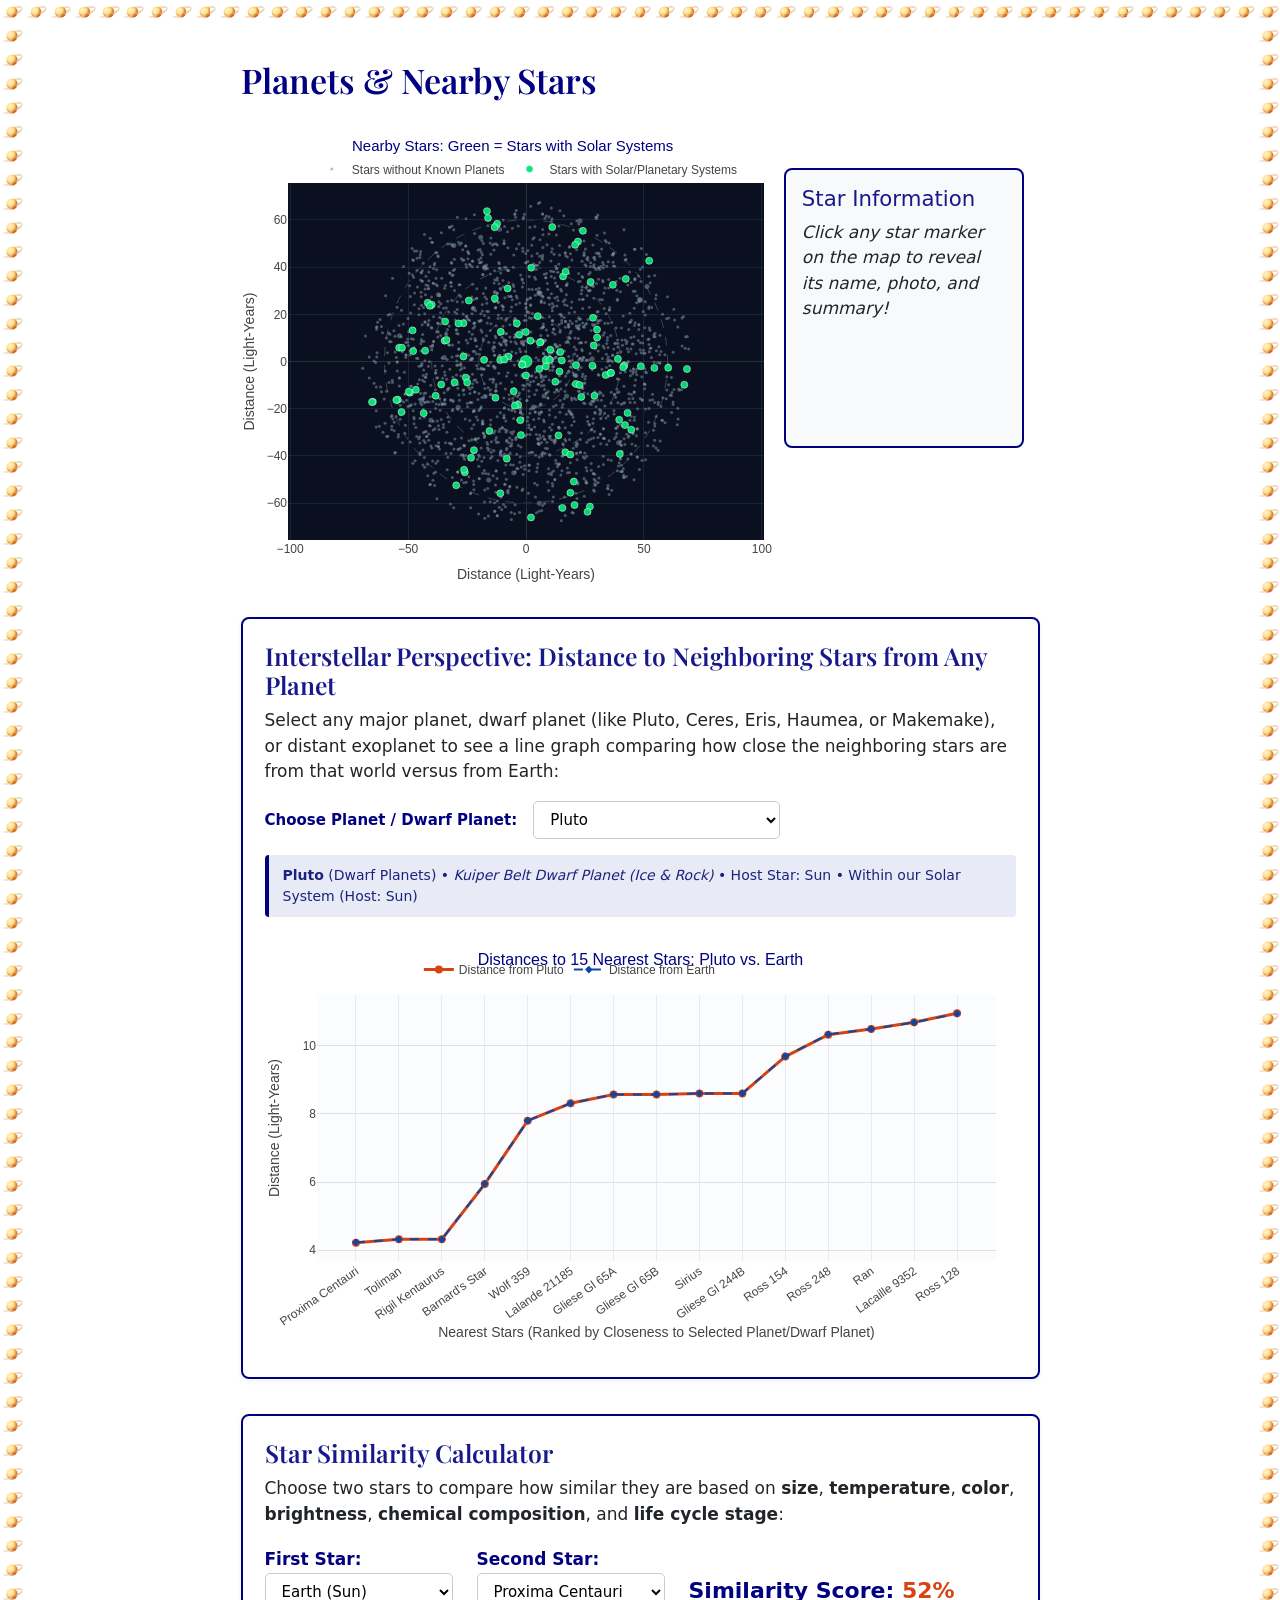
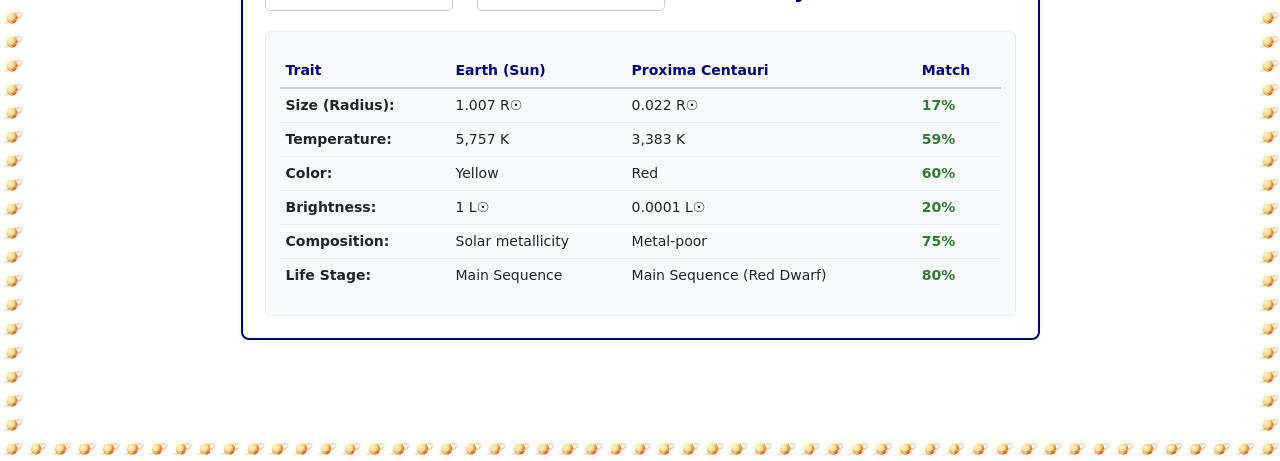
==== planets.html @ a17dbad6 "second version" ====
<!DOCTYPE html>
<html xmlns="http://www.w3.org/1999/xhtml" lang="en" xml:lang="en"><head>

<meta charset="utf-8">
<meta name="generator" content="quarto-1.10.18">

<meta name="viewport" content="width=device-width, initial-scale=1.0, user-scalable=yes">


<title>Planets &amp; Nearby Stars</title>
<style>
/* Default styles provided by pandoc.
** See https://pandoc.org/MANUAL.html#variables-for-html for config info.
*/
span.smallcaps{font-variant: small-caps;}
div.columns{display: flex; gap: 1.5em;}
div.column{flex: auto;}
@media screen {
div.columns{gap: min(4vw, 1.5em);}
div.column{overflow-x: auto;}
}
div.hanging-indent{margin-left: 1.5em; text-indent: -1.5em;}
ul.task-list{list-style: none;}
ul.task-list li input[type="checkbox"] {
  width: 0.8em;
  margin: 0 0.8em 0.2em -1em; /* quarto-specific, see https://github.com/quarto-dev/quarto-cli/issues/4556 */ 
  vertical-align: middle;
}
</style>


<script src="planets_files/libs/clipboard/clipboard.min.js"></script>
<script src="planets_files/libs/quarto-html/quarto.js" type="module"></script>
<script src="planets_files/libs/quarto-html/tabsets/tabsets.js" type="module"></script>
<script src="planets_files/libs/quarto-html/popper.min.js"></script>
<script src="planets_files/libs/quarto-html/tippy.umd.min.js"></script>
<script src="planets_files/libs/quarto-html/anchor.min.js"></script>
<link href="planets_files/libs/quarto-html/tippy.css" rel="stylesheet">
<link href="planets_files/libs/quarto-html/quarto-syntax-highlighting-64a204ab8560d761af7679ceaba22944.css" rel="stylesheet" id="quarto-text-highlighting-styles">
<script src="planets_files/libs/bootstrap/bootstrap.min.js"></script>
<link href="planets_files/libs/bootstrap/bootstrap-icons.css" rel="stylesheet">
<link href="planets_files/libs/bootstrap/bootstrap-c95409cfe4a8accf279c152d13af0530.min.css" rel="stylesheet" append-hash="true" id="quarto-bootstrap" data-mode="light">
<link href="planets_files/libs/htmltools-fill-0.5.9/fill.css" rel="stylesheet">
<script src="planets_files/libs/htmlwidgets-1.6.4/htmlwidgets.js"></script>
<script src="planets_files/libs/plotly-binding-4.12.1/plotly.js"></script>
<script src="planets_files/libs/typedarray-0.1/typedarray.min.js"></script>
<script src="planets_files/libs/jquery-3.5.1/jquery.min.js"></script>
<link href="planets_files/libs/crosstalk-1.2.2/css/crosstalk.min.css" rel="stylesheet">
<script src="planets_files/libs/crosstalk-1.2.2/js/crosstalk.min.js"></script>
<link href="planets_files/libs/plotly-htmlwidgets-css-2.25.2/plotly-htmlwidgets.css" rel="stylesheet">
<script src="planets_files/libs/plotly-main-2.25.2/plotly-latest.min.js"></script>


<link rel="stylesheet" href="styles.css">
</head>

<body class="fullcontent quarto-light">

<div id="quarto-content" class="page-columns page-rows-contents page-layout-article">

<main class="content" id="quarto-document-content">

<header id="title-block-header" class="quarto-title-block default">
<div class="quarto-title">
<h1 class="title">Planets &amp; Nearby Stars</h1>
</div>



<div class="quarto-title-meta">

    
  
    
  </div>
  


</header>


<div class="columns">
<div class="column" style="width:68%;">
<div class="cell">
<div class="cell-output-display">
<div class="plotly html-widget html-fill-item" id="htmlwidget-ff82e54c4e230e8936d2" style="width:100%;height:464px;"></div>
<script type="application/json" data-for="htmlwidget-ff82e54c4e230e8936d2">{"x":{"visdat":{"72125b785412":["function () ","plotlyVisDat"],"72121e708e1d":["function () ","data"],"72122d7c8888":["function () ","data"]},"cur_data":"72122d7c8888","attrs":{"72121e708e1d":{"alpha_stroke":1,"sizes":[10,100],"spans":[1,20],"x":{},"y":{},"type":"scatter","mode":"markers","name":"Stars without Known Planets","hoverinfo":"none","customdata":{},"marker":{"color":"#78909c","size":{},"opacity":0.55000000000000004,"line":{"width":0}},"inherit":true},"72122d7c8888":{"alpha_stroke":1,"sizes":[10,100],"spans":[1,20],"x":{},"y":{},"type":"scatter","mode":"markers","name":"Stars with Solar/Planetary Systems","hoverinfo":"none","customdata":{},"marker":{"color":"#00e676","size":{},"opacity":0.94999999999999996,"line":{"color":"#ffffff","width":0.5}},"inherit":true}},"layout":{"margin":{"b":40,"l":40,"t":65,"r":20},"title":{"text":"Nearby Stars: Green = Stars with Solar Systems","font":{"color":"navy","size":15}},"legend":{"orientation":"h","y":1.0800000000000001,"x":0.050000000000000003,"font":{"size":12}},"plot_bgcolor":"#0b1021","paper_bgcolor":"#ffffff","shapes":[{"type":"circle","xref":"x","yref":"y","x0":-20,"y0":-20,"x1":20,"y1":20,"line":{"color":"#37474f","dash":"dash","width":1},"layer":"below"},{"type":"circle","xref":"x","yref":"y","x0":-40,"y0":-40,"x1":40,"y1":40,"line":{"color":"#37474f","dash":"dash","width":1},"layer":"below"},{"type":"circle","xref":"x","yref":"y","x0":-60,"y0":-60,"x1":60,"y1":60,"line":{"color":"#37474f","dash":"dash","width":1},"layer":"below"}],"xaxis":{"domain":[0,1],"automargin":true,"title":"Distance (Light-Years)","zeroline":true,"zerolinecolor":"#263238","gridcolor":"#1a233a","range":[-75,75]},"yaxis":{"domain":[0,1],"automargin":true,"title":"Distance (Light-Years)","zeroline":true,"zerolinecolor":"#263238","gridcolor":"#1a233a","range":[-75,75],"scaleanchor":"x","scaleratio":1},"hovermode":"closest","showlegend":true},"source":"A","config":{"modeBarButtonsToAdd":["hoverclosest","hovercompare"],"showSendToCloud":false},"data":[{"x":[-6.5199999999999996,7.4100000000000001,7.4100000000000001,-1.6100000000000001,-1.6100000000000001,1.9099999999999999,7.3799999999999999,10.01,1.0600000000000001,6.46,6.4800000000000004,-4.7699999999999996,-4.79,1.0900000000000001,8.3399999999999999,-6.4199999999999999,10.94,-1.5700000000000001,-4.5999999999999996,7.5999999999999996,6.4199999999999999,6.4299999999999997,-1.72,-1.72,-1.77,13.529999999999999,-13.73,-13.73,11.25,-10.140000000000001,12.279999999999999,-6.6699999999999999,-13.77,-0.56000000000000005,-1.3799999999999999,-6.3799999999999999,5.2400000000000002,5.2400000000000002,-11.109999999999999,-11.140000000000001,-9.1899999999999995,-13.630000000000001,8.5099999999999998,15.59,7.1100000000000003,7.1900000000000004,7.1799999999999997,-1.1799999999999999,0.39000000000000001,0.39000000000000001,11.35,7.6799999999999997,-11.26,-11.26,-14.07,-3.4199999999999999,-0,-15.220000000000001,3.5,-8.4499999999999993,3.54,-3.6099999999999999,-3.6000000000000001,2.29,4.4900000000000002,12.19,-5.1500000000000004,-5.1399999999999997,-0.80000000000000004,2.5600000000000001,-3.7200000000000002,-8.6199999999999992,1.4399999999999999,-0.59999999999999998,-12.68,6.2800000000000002,6.29,-9.7599999999999998,-12.859999999999999,-8.7400000000000002,-3.3500000000000001,10.109999999999999,10.109999999999999,-8.5500000000000007,-3.3100000000000001,-2.8199999999999998,19.460000000000001,-3.3799999999999999,8.5800000000000001,9.2599999999999998,8.6400000000000006,-15.09,4.2800000000000002,-0.34000000000000002,-8.1600000000000001,18.809999999999999,-5.5499999999999998,7.8600000000000003,-6.0300000000000002,-12.81,19.010000000000002,-4.8300000000000001,-2.9900000000000002,-9.4800000000000004,-18.710000000000001,0.44,-4.9699999999999998,-20.859999999999999,11.34,-19.350000000000001,-15.140000000000001,16.510000000000002,-15.17,-6.0300000000000002,-11.859999999999999,-20.91,8.5099999999999998,-2.6699999999999999,-3.25,20.59,-4.04,-3.3199999999999998,7.3700000000000001,-21.25,18.059999999999999,-18.129999999999999,18.129999999999999,23.370000000000001,0.79000000000000004,3.8900000000000001,3.8900000000000001,-3.8399999999999999,23.670000000000002,5.3300000000000001,16.670000000000002,-22.699999999999999,21.690000000000001,20.780000000000001,0.78000000000000003,13.529999999999999,13.529999999999999,20.34,16.739999999999998,16.739999999999998,-22.690000000000001,3.1299999999999999,-3.7400000000000002,21.039999999999999,-6.1299999999999999,0.56999999999999995,-18.100000000000001,18.559999999999999,12.869999999999999,-22.829999999999998,-20.789999999999999,0.40999999999999998,6.6200000000000001,-4.6600000000000001,20.52,-4.6699999999999999,25,-7.0899999999999999,0.71999999999999997,3.0299999999999998,7.8700000000000001,7.3300000000000001,-4.2300000000000004,13.41,6.5300000000000002,6.5300000000000002,-24.309999999999999,9.7699999999999996,23.920000000000002,8.1300000000000008,1.23,21.25,-1.4199999999999999,-2.6800000000000002,-9.1199999999999992,-26.32,-1.4399999999999999,-1.4399999999999999,-16.890000000000001,-20.440000000000001,22.199999999999999,-27.539999999999999,18.289999999999999,-9.2599999999999998,25.359999999999999,7.4900000000000002,6.4299999999999997,13.15,-19.149999999999999,6.4800000000000004,-22.84,11.85,-10.41,6.7800000000000002,24.739999999999998,0.65000000000000002,-1.03,24.890000000000001,-19.940000000000001,-6.3899999999999997,7.2199999999999998,-6.4000000000000004,7.71,17.120000000000001,-16.579999999999998,-26.920000000000002,-13.449999999999999,-13.449999999999999,-3.5,-3.5,3.9399999999999999,-27.260000000000002,-24.280000000000001,22.210000000000001,-15.800000000000001,14.41,-11.720000000000001,5.9100000000000001,1.8200000000000001,24.670000000000002,-11.779999999999999,-11.779999999999999,-28.09,-23.77,1.8400000000000001,13.119999999999999,-1.0700000000000001,-22.129999999999999,16.329999999999998,-23.440000000000001,26.210000000000001,-16.649999999999999,-25.039999999999999,19.190000000000001,24.289999999999999,-23.609999999999999,-4.9900000000000002,7.0099999999999998,-22.829999999999998,-22.879999999999999,9.8699999999999992,6.3899999999999997,22.309999999999999,9.4399999999999995,-22.800000000000001,-0.20999999999999999,9.4100000000000001,-0.19,1.25,20.649999999999999,-19.059999999999999,-1.5700000000000001,10.76,16.530000000000001,-25.98,-26.039999999999999,-7.3399999999999999,-8.4399999999999995,23.719999999999999,-25.84,15.81,12.26,-21.899999999999999,-25.07,-12.6,-5.7800000000000002,-19.199999999999999,-2.2599999999999998,-24.870000000000001,-4.8899999999999997,-11.34,22.640000000000001,-24.710000000000001,-8.5600000000000005,19.940000000000001,-18.640000000000001,23.829999999999998,18.219999999999999,29.440000000000001,14.42,-4.1699999999999999,8.0800000000000001,29.760000000000002,28.699999999999999,12.43,10.039999999999999,-9.3100000000000005,-8.9399999999999995,22.670000000000002,-25.300000000000001,-28.219999999999999,-15.029999999999999,12.58,-13.65,12.9,31.300000000000001,6.9900000000000002,12.65,-29.460000000000001,8.1400000000000006,-29.329999999999998,-22.050000000000001,10.81,-8.8800000000000008,-6.9199999999999999,29.620000000000001,29.609999999999999,-0.39000000000000001,-26.27,-13.18,10.32,-22.18,18.27,8.2100000000000009,-28.449999999999999,29.09,14.52,2.6099999999999999,-15.17,-8.0999999999999996,24.030000000000001,22.73,-16.449999999999999,-25.280000000000001,-21.370000000000001,-25.300000000000001,-33.43,-28.48,-28.48,6.1100000000000003,-18.149999999999999,9.9499999999999993,-13.039999999999999,8.3800000000000008,14.699999999999999,5.5099999999999998,-22.890000000000001,-26.620000000000001,15.119999999999999,-13.51,-33.630000000000003,-8.1300000000000008,-13.460000000000001,-5.4800000000000004,32.399999999999999,13.24,9.9600000000000009,-5.8700000000000001,19.109999999999999,-22.059999999999999,-8.2599999999999998,-10.02,-10.789999999999999,14.9,13.880000000000001,13.880000000000001,-5.9000000000000004,-31.120000000000001,30.379999999999999,-1.6499999999999999,18.719999999999999,24.039999999999999,8.7799999999999994,-10.1,-7.3399999999999999,-27.260000000000002,16.309999999999999,-14.970000000000001,31.829999999999998,8.8599999999999994,8.8599999999999994,-1.6699999999999999,-35.600000000000001,12.4,-26.379999999999999,12.19,-28.91,14.01,-34.68,-3.23,29.239999999999998,1.1799999999999999,22.879999999999999,3.23,1.3600000000000001,33.119999999999997,-20.920000000000002,-32.609999999999999,17.780000000000001,12.49,5.8200000000000003,29.93,-3.7599999999999998,-18.100000000000001,4.1900000000000004,17.41,17.870000000000001,-18.489999999999998,-22.329999999999998,-23.899999999999999,-14.31,-12.48,-21.739999999999998,-21.739999999999998,12.49,-33.07,18.039999999999999,5.6200000000000001,3.6800000000000002,25.579999999999998,-18.140000000000001,-28.780000000000001,-29.390000000000001,25.699999999999999,-8.4100000000000001,-8.4100000000000001,-28.09,-1.1200000000000001,-10.449999999999999,26.300000000000001,2.27,2.27,-24.300000000000001,13.33,-30.940000000000001,33.409999999999997,-22.120000000000001,11.02,5.7800000000000002,-6.8200000000000003,14.109999999999999,-15.890000000000001,-22.210000000000001,-8.3800000000000008,-11.07,-25.789999999999999,-9.6899999999999995,-9.6999999999999993,36.649999999999999,-5.8899999999999997,21.350000000000001,18.440000000000001,31.989999999999998,37.219999999999999,-13.48,-31.010000000000002,-22.34,12.300000000000001,4.8099999999999996,4.7800000000000002,-17.460000000000001,10.039999999999999,-37.469999999999999,30.449999999999999,26.710000000000001,-23.030000000000001,9.0999999999999996,-19.010000000000002,-16.100000000000001,-37.93,7.46,34.219999999999999,31.100000000000001,-12.199999999999999,-32.619999999999997,25.890000000000001,-14.66,23.850000000000001,12.48,-32.770000000000003,21.25,-36.159999999999997,0.37,-12.31,17.039999999999999,-31.91,-31.93,-32.530000000000001,-6.4299999999999997,-37.390000000000001,11.73,34.939999999999998,11.75,-11.42,-6.1200000000000001,8.4000000000000004,8.4000000000000004,-15.75,-38.310000000000002,-38.310000000000002,7.3899999999999997,10.720000000000001,-5.2300000000000004,-21.579999999999998,15.619999999999999,-30.23,35.340000000000003,28.390000000000001,34.789999999999999,-25.190000000000001,-26.84,-32.43,-34.5,-21,34.100000000000001,33.32,18.09,-18.469999999999999,1.9399999999999999,5.5599999999999996,36.32,11.630000000000001,-15.109999999999999,-11.300000000000001,7.7400000000000002,18.899999999999999,-35.810000000000002,-36.280000000000001,39.009999999999998,17.300000000000001,8.6500000000000004,-16.760000000000002,-0.92000000000000004,10.02,29.280000000000001,32.210000000000001,34.469999999999999,-9.3599999999999994,-5.25,4.2999999999999998,-28.800000000000001,1.9399999999999999,-5.25,-2.2799999999999998,33.409999999999997,23.620000000000001,-22.579999999999998,11.130000000000001,-17.079999999999998,-29.199999999999999,-19.109999999999999,34.060000000000002,-8.6799999999999997,-24.620000000000001,38.68,22.129999999999999,28.940000000000001,34.549999999999997,31.59,34.799999999999997,-38.549999999999997,5.5899999999999999,5.7199999999999998,14.359999999999999,15.43,4.29,-10.94,-34.689999999999998,4.3499999999999996,3.9500000000000002,30.530000000000001,-21.77,21.149999999999999,27.809999999999999,27.809999999999999,-7.4299999999999997,37.990000000000002,16.219999999999999,27.609999999999999,-19.489999999999998,-36.619999999999997,-40.939999999999998,-21.57,-13.130000000000001,4.9699999999999998,-9.7100000000000009,-2.4500000000000002,3.2200000000000002,1.8799999999999999,-40.079999999999998,-9.3900000000000006,-2.6800000000000002,38.710000000000001,34.619999999999997,21.379999999999999,6.8499999999999996,-19.73,-16.219999999999999,40.009999999999998,-33.229999999999997,9.2599999999999998,-37.789999999999999,5.5099999999999998,18.68,22.219999999999999,33.899999999999999,26.27,12.119999999999999,-10.91,0.55000000000000004,-26.649999999999999,5.8200000000000003,1.6100000000000001,16.969999999999999,-22.390000000000001,11.15,6.7300000000000004,-4.2699999999999996,-24.190000000000001,1.6699999999999999,5.5099999999999998,5.5,5.5899999999999999,-10.050000000000001,-2.1800000000000002,-13.58,27.149999999999999,35.950000000000003,0.01,-39.640000000000001,-15,-36.43,2.21,-39.659999999999997,16.789999999999999,-42.200000000000003,13.529999999999999,-7.29,-42.280000000000001,-20.390000000000001,-14.130000000000001,-36.869999999999997,5.5700000000000003,-33.280000000000001,12.869999999999999,11.84,35.859999999999999,-5.6299999999999999,7.8700000000000001,7.8700000000000001,-4.2199999999999998,-5.9800000000000004,31.300000000000001,-1.51,-9.7599999999999998,-24.100000000000001,-27.379999999999999,37.340000000000003,-28,16.530000000000001,-9.2699999999999996,42.979999999999997,3.75,9.3100000000000005,9.3100000000000005,-34.640000000000001,17.050000000000001,15.18,-21.829999999999998,-40.450000000000003,-21.84,23.93,-41.369999999999997,23.300000000000001,0.040000000000000001,36.119999999999997,-6.5,17.57,32.350000000000001,17.420000000000002,23.780000000000001,16.859999999999999,6.5199999999999996,-4.6900000000000004,-39.189999999999998,-18.5,-18.510000000000002,-43.57,-35.270000000000003,4.2599999999999998,21.41,10.56,-41.549999999999997,21.420000000000002,-36.969999999999999,-20.989999999999998,44.340000000000003,1.29,-9.2799999999999994,-21.390000000000001,17.449999999999999,44.270000000000003,-39.5,-10.94,29.050000000000001,34.810000000000002,24.079999999999998,31.210000000000001,-23.760000000000002,30.5,-23.390000000000001,41.539999999999999,-10.859999999999999,-41.939999999999998,42.859999999999999,6.4100000000000001,-21.09,4.0800000000000001,4.75,41.329999999999998,-22.449999999999999,-19.73,-29.18,-43.82,-33.649999999999999,-37.590000000000003,33.899999999999999,24.050000000000001,26.629999999999999,45.299999999999997,-33.799999999999997,-37.159999999999997,12.58,-34.979999999999997,-33.799999999999997,5.0899999999999999,20.030000000000001,30.190000000000001,6.9299999999999997,-0.29999999999999999,40.689999999999998,-20.84,-18.68,-0.56999999999999995,37.530000000000001,37.530000000000001,21.370000000000001,-2.3599999999999999,7.8099999999999996,-2.3199999999999998,9.8100000000000005,-0.79000000000000004,-34.119999999999997,26.93,6.5700000000000003,43.640000000000001,-42.759999999999998,-45.829999999999998,38.82,-18.800000000000001,-43.869999999999997,-2.3799999999999999,-19.539999999999999,-26.32,-19.550000000000001,33.039999999999999,27.170000000000002,-44.609999999999999,-26.109999999999999,-26.120000000000001,-43.369999999999997,-11.74,14.5,30.77,18.16,-37.119999999999997,9.5500000000000007,25.629999999999999,27.219999999999999,-22.789999999999999,-34.490000000000002,-7.1100000000000003,-38.350000000000001,33.140000000000001,-42.490000000000002,-6.7300000000000004,-33.119999999999997,-12.66,-17.5,-45.240000000000002,27.620000000000001,33.25,16.219999999999999,6.9199999999999999,-20.050000000000001,26.559999999999999,18.829999999999998,-21.719999999999999,44.090000000000003,44.090000000000003,-2.6000000000000001,3.2599999999999998,-31.859999999999999,-41.149999999999999,4.5199999999999996,-12.23,-35.57,-41.479999999999997,-32.299999999999997,-35.57,-33.539999999999999,-30.120000000000001,-9.3599999999999994,-9.3599999999999994,-8.5600000000000005,32.479999999999997,-22.300000000000001,-17.670000000000002,-23.59,38.549999999999997,-34.140000000000001,-28.829999999999998,-31.84,-31.84,-23.670000000000002,38.18,38.18,-19.969999999999999,0.79000000000000004,-23.010000000000002,-10.77,21.420000000000002,28.73,-1.3200000000000001,24.41,27.82,-22.489999999999998,-22.489999999999998,-2.4300000000000002,-11.34,-13.33,-26.699999999999999,25.52,-19.120000000000001,-12.24,-26.73,28.699999999999999,-13.359999999999999,16.850000000000001,-44.399999999999999,-45.18,-42.590000000000003,-31.609999999999999,-5.1799999999999997,-17.989999999999998,23.77,-20.559999999999999,-10.9,-4.04,-30.98,-43.609999999999999,25.960000000000001,-20.460000000000001,-44.189999999999998,25.739999999999998,10.029999999999999,0.73999999999999999,-29.48,-1.96,3.6899999999999999,-5.1799999999999997,-13.300000000000001,-9.0500000000000007,21.870000000000001,44.670000000000002,18.550000000000001,18.559999999999999,28.27,25.030000000000001,-36.850000000000001,15.550000000000001,46.530000000000001,-5,20.48,-31.329999999999998,-44.219999999999999,-0.059999999999999998,-0.059999999999999998,10.1,18.07,35.049999999999997,13.56,36.859999999999999,19.600000000000001,-36.920000000000002,2.1200000000000001,17.210000000000001,-12.94,-36.170000000000002,35.25,23.57,-26.449999999999999,26.670000000000002,32.689999999999998,27.870000000000001,31.34,22.640000000000001,29.18,27.359999999999999,-30.829999999999998,-27.600000000000001,-17.789999999999999,40.880000000000003,46.979999999999997,32.700000000000003,2.79,4.0800000000000001,2.46,17.550000000000001,48.799999999999997,44.5,-18.309999999999999,-18.25,-21.440000000000001,-5.7699999999999996,46.710000000000001,-1.3999999999999999,27,23.440000000000001,34.25,-28.98,18.5,-17.699999999999999,-21.59,-5.2000000000000002,43.590000000000003,32.659999999999997,23.73,11.18,-9.6300000000000008,-30.27,-43.409999999999997,-27.82,32.850000000000001,32.850000000000001,45.920000000000002,31.280000000000001,45.009999999999998,-32.359999999999999,28.579999999999998,-20.030000000000001,10.84,8.9100000000000001,-47.020000000000003,-29.98,10.85,5.4299999999999997,47.850000000000001,47.840000000000003,38.490000000000002,30.43,-30.920000000000002,38.960000000000001,-29.359999999999999,18.43,25.800000000000001,45.399999999999999,5.4299999999999997,28.649999999999999,6.4100000000000001,-27.57,16.620000000000001,26.23,-17.329999999999998,-43.310000000000002,-39.170000000000002,45.840000000000003,25.690000000000001,49.5,17.550000000000001,-9.3100000000000005,-9.3200000000000003,-44.210000000000001,-50.890000000000001,-50.890000000000001,-17.68,-15.880000000000001,7.0800000000000001,45.789999999999999,1.3500000000000001,-38.07,1.3500000000000001,46.280000000000001,-49.859999999999999,-16.719999999999999,11.289999999999999,-16.23,-47.810000000000002,45.530000000000001,-33.299999999999997,-8.4000000000000004,18.199999999999999,49.289999999999999,-40.060000000000002,24.300000000000001,15.33,24.289999999999999,11.76,26.199999999999999,-10.880000000000001,19.149999999999999,-17.559999999999999,-17.57,-44.520000000000003,37.630000000000003,15.58,-35.009999999999998,-33.899999999999999,25.489999999999998,-38.170000000000002,23.030000000000001,50.32,11.140000000000001,32.740000000000002,24.649999999999999,18.82,11.91,-6.8200000000000003,-9,-50.950000000000003,-51.560000000000002,-43.219999999999999,3.6800000000000002,2.2999999999999998,46,29.170000000000002,45.299999999999997,50.469999999999999,51.090000000000003,-34.119999999999997,-4.6600000000000001,19.550000000000001,-47.469999999999999,-20.170000000000002,23.059999999999999,-24.239999999999998,-43.369999999999997,5.9400000000000004,28.219999999999999,-35.740000000000002,-48.630000000000003,29.690000000000001,2.9100000000000001,15.35,38.240000000000002,-14.23,38.119999999999997,29.800000000000001,22.920000000000002,-44.43,-40.57,-38.579999999999998,41.850000000000001,-27.710000000000001,44.130000000000003,-32.509999999999998,-15.91,40.390000000000001,46.07,12.01,-34.359999999999999,12.23,12.24,28.75,48.490000000000002,45.990000000000002,33.509999999999998,32.880000000000003,-13.220000000000001,-31.690000000000001,-34.549999999999997,-44.100000000000001,-42.619999999999997,-38.380000000000003,-44.920000000000002,-36.719999999999999,-27.75,-20.559999999999999,4.7999999999999998,31.719999999999999,47.329999999999998,-4.2300000000000004,-49.119999999999997,15.050000000000001,-18.91,-39.920000000000002,44.039999999999999,-42.159999999999997,-42.159999999999997,-12.880000000000001,-12.880000000000001,5.4000000000000004,49.119999999999997,-12.869999999999999,40.520000000000003,-10.66,38.149999999999999,-13.31,28.609999999999999,47.829999999999998,52.170000000000002,-41.520000000000003,6.2800000000000002,49.18,-0.28999999999999998,-21.649999999999999,-28.52,-39.810000000000002,49.32,49.899999999999999,9.0500000000000007,-31.25,13.76,52.280000000000001,3.4500000000000002,-40.119999999999997,45.869999999999997,-22.73,-6.8600000000000003,41.609999999999999,4.8700000000000001,9.2200000000000006,-39.340000000000003,48.399999999999999,24.949999999999999,39.880000000000003,-0.070000000000000007,8.6600000000000001,41.170000000000002,39.859999999999999,11.140000000000001,-44.469999999999999,-51.390000000000001,-47.43,-24.789999999999999,-38.119999999999997,-17.18,-13.19,-28.34,-19.98,-50.020000000000003,-41.170000000000002,-6.9100000000000001,-4.3200000000000003,-4.1200000000000001,18.129999999999999,-17.390000000000001,-41.219999999999999,-24.489999999999998,-10.74,27.48,-14.890000000000001,-34.340000000000003,46.890000000000001,-17.350000000000001,43.159999999999997,35.490000000000002,9.9299999999999997,-5.7999999999999998,45.630000000000003,-26.870000000000001,52.289999999999999,45.469999999999999,23.129999999999999,28.57,31.82,-17.59,-51.990000000000002,-50.950000000000003,-52.399999999999999,-46.380000000000003,-53.649999999999999,-53.649999999999999,-44.700000000000003,-43.170000000000002,-37.140000000000001,-37.140000000000001,-30.539999999999999,-19.870000000000001,-8.3699999999999992,-4.5,27.710000000000001,43.359999999999999,19.670000000000002,-24.73,29.210000000000001,38.159999999999997,22.300000000000001,-8,-2.9900000000000002,34.859999999999999,-1.3400000000000001,36.659999999999997,-44.719999999999999,-48.530000000000001,-23.960000000000001,-19.829999999999998,-11.9,28.050000000000001,-39.350000000000001,15.140000000000001,11.800000000000001,54.350000000000001,34.869999999999997,22.260000000000002,29.899999999999999,11.35,9.7300000000000004,-12.15,35.5,-39.149999999999999,37.030000000000001,-7.6399999999999997,21.530000000000001,6.5899999999999999,-48.979999999999997,10.73,28.079999999999998,24.57,-39.240000000000002,28.84,12.85,-27.370000000000001,-19.579999999999998,-45.369999999999997,-18.850000000000001,-45.100000000000001,27.640000000000001,7.6699999999999999,32.880000000000003,32.890000000000001,37.450000000000003,31.739999999999998,50.659999999999997,43.18,2.79,12.57,11.17,-24.07,-46.700000000000003,-43.340000000000003,-43.520000000000003,11.19,-37.93,-37.060000000000002,53.659999999999997,-6.1799999999999997,-16.300000000000001,-25.550000000000001,-25.550000000000001,-30.960000000000001,50.380000000000003,21.699999999999999,-44.07,52.130000000000003,46.969999999999999,38.82,44.560000000000002,26.850000000000001,-47.329999999999998,-4.6100000000000003,-45.460000000000001,-43.960000000000001,8.6300000000000008,-12.140000000000001,-40.32,38.920000000000002,47.009999999999998,38.719999999999999,-26.34,-25.199999999999999,-31.449999999999999,-46,-54.609999999999999,-54.609999999999999,-46.340000000000003,-41.229999999999997,-26.050000000000001,8.2699999999999996,14.76,14.23,30.800000000000001,-16.219999999999999,7.21,-43.130000000000003,-37.590000000000003,-12.960000000000001,5.9800000000000004,-48.57,-15.220000000000001,-37.409999999999997,-53.840000000000003,12.869999999999999,-11.69,42.490000000000002,-50.189999999999998,-44.670000000000002,11.199999999999999,-28.949999999999999,-8.9399999999999995,30.82,30.82,-43.030000000000001,-51.75,11.23,11.23,-38.909999999999997,10,-8.9700000000000006,-11.32,52.560000000000002,-40.960000000000001,30.32,-23.030000000000001,-9.3100000000000005,-12.76,-28.039999999999999,-49.140000000000001,29.16,30.98,-28.710000000000001,-22.16,44.759999999999998,-38.170000000000002,39.210000000000001,50.560000000000002,29.899999999999999,-52.93,-17.73,-43.82,-40.590000000000003,-18.34,-1.6699999999999999,26.170000000000002,38.859999999999999,45.369999999999997,45.359999999999999,1.29,-53.359999999999999,12.720000000000001,-19.030000000000001,40.549999999999997,-6.4900000000000002,1.23,28.989999999999998,22.059999999999999,-5.7400000000000002,28.370000000000001,40.719999999999999,-3.8599999999999999,-18.5,57.240000000000002,-25.48,-38.210000000000001,40.049999999999997,40.07,-50.149999999999999,-24.219999999999999,30.969999999999999,11.609999999999999,14.26,-57.189999999999998,-41.299999999999997,22.300000000000001,30.620000000000001,-18.129999999999999,28.550000000000001,7.1699999999999999,-42.899999999999999,-41.399999999999999,-10.56,-49.939999999999998,-28.600000000000001,-52.869999999999997,-12.26,31.629999999999999,18.399999999999999,-19.960000000000001,50.439999999999998,47.950000000000003,22.039999999999999,-49.049999999999997,-44.049999999999997,-42.890000000000001,-51.909999999999997,-47.82,-31.25,-12.56,-1.23,39.450000000000003,56.75,56.75,49.719999999999999,-31.800000000000001,-2.1200000000000001,14.19,46.840000000000003,13.300000000000001,29.27,-7.8099999999999996,-29.390000000000001,-53.630000000000003,-55.5,23.039999999999999,-11.550000000000001,-22.640000000000001,36.140000000000001,-3.3100000000000001,-10.619999999999999,-57.869999999999997,-43.890000000000001,18.52,40.200000000000003,49.82,48.119999999999997,21.370000000000001,-11.23,7.04,-44.240000000000002,9.6400000000000006,-22.739999999999998,-40.310000000000002,-43.5,-18.68,-18.969999999999999,35.359999999999999,35.350000000000001,-37.229999999999997,-9.0999999999999996,29.149999999999999,-39.899999999999999,4.0199999999999996,56.789999999999999,37.119999999999997,32.530000000000001,20.100000000000001,-2.25,-12.31,-10.26,-31.98,-40.68,-45.399999999999999,-54.640000000000001,1.5900000000000001,13.69,18.629999999999999,31.670000000000002,55.799999999999997,-28.890000000000001,-43.409999999999997,-26.379999999999999,-36.149999999999999,52.649999999999999,-17.5,13.25,36.799999999999997,-14.390000000000001,48.75,-13.98,-30.41,-44.920000000000002,-22.219999999999999,44.590000000000003,-58.210000000000001,-56.700000000000003,-58.079999999999998,14.140000000000001,23.75,-10.83,0.97999999999999998,-7.4199999999999999,-6.6600000000000001,-26.050000000000001,15.630000000000001,-38.719999999999999,-4.9400000000000004,-12.68,-34.950000000000003,46.5,1.6499999999999999,5.0499999999999998,-16.140000000000001,44.539999999999999,-49.090000000000003,44.560000000000002,-19.440000000000001,-24.609999999999999,30.93,-26.82,47.590000000000003,54.219999999999999,42.039999999999999,50.549999999999997,26.41,31.350000000000001,6.4299999999999997,13.99,-25.43,-43.590000000000003,-36.909999999999997,-49.310000000000002,-59.210000000000001,-54.939999999999998,-53.710000000000001,-31,-23.82,-3.4300000000000002,18.09,29.460000000000001,59.909999999999997,43.399999999999999,-49.270000000000003,-19.210000000000001,5.6100000000000003,-43.07,-9.1400000000000006,-28.390000000000001,-36.619999999999997,50.75,19.100000000000001,38.729999999999997,-41.740000000000002,-10.23,15.85,60.299999999999997,7.8899999999999997,-47.649999999999999,19.469999999999999,-33.149999999999999,57.25,27.120000000000001,22.899999999999999,-13.550000000000001,29.129999999999999,45.409999999999997,54.719999999999999,-56.020000000000003,53.170000000000002,-27.359999999999999,-12.130000000000001,-43.700000000000003,41.890000000000001,13.01,13.01,58.859999999999999,9.9000000000000004,21.27,5.8300000000000001,24.920000000000002,-36.670000000000002,-33.420000000000002,-37.119999999999997,-50.049999999999997,30.100000000000001,17.52,8.0399999999999991,16.280000000000001,-33.170000000000002,-7.5599999999999996,52.969999999999999,56.350000000000001,51.700000000000003,35.049999999999997,19.210000000000001,4.75,-23.559999999999999,-55.490000000000002,-55.850000000000001,-47.460000000000001,-22.079999999999998,-10.56,-9.5199999999999996,-7.9199999999999999,-0.53000000000000003,11.25,44.909999999999997,54.079999999999998,-48.090000000000003,43.939999999999998,-44.920000000000002,-39.049999999999997,29.48,46.119999999999997,46.18,-15.16,-37.799999999999997,30.379999999999999,-42.530000000000001,-35.920000000000002,54.539999999999999,61.659999999999997,27.699999999999999,25.850000000000001,52.060000000000002,-56.450000000000003,-21.07,-18.34,22.91,-12.66,8.6099999999999994,-12.67,60.479999999999997,-14.880000000000001,30.859999999999999,1.6799999999999999,36.950000000000003,43.18,50.350000000000001,-38.130000000000003,28.670000000000002,-7.4699999999999998,-7.4699999999999998,37.649999999999999,4.3499999999999996,11.76,11.609999999999999,-17.109999999999999,13.83,55.289999999999999,40.030000000000001,3.6600000000000001,-5.4500000000000002,-42.420000000000002,-48.899999999999999,-61.280000000000001,-60.079999999999998,-13.32,7.0700000000000003,15.26,40.759999999999998,40.759999999999998,51.57,50.68,52.57,60.640000000000001,25.5,-4.4000000000000004,-4.71,-58.780000000000001,54.259999999999998,54.619999999999997,-11.359999999999999,43.469999999999999,10.470000000000001,13.119999999999999,-57.090000000000003,-42.390000000000001,34.770000000000003,-4.7000000000000002,-43.630000000000003,24.59,-21.789999999999999,31.440000000000001,-52.350000000000001,-47.039999999999999,-14.720000000000001,-2.04,19.379999999999999,28.969999999999999,-18.07,-37.359999999999999,30.640000000000001,-47.5,-27.350000000000001,48.509999999999998,32.060000000000002,29.420000000000002,31.620000000000001,-51.149999999999999,-17.600000000000001,25.809999999999999,-8.9399999999999995,-30.59,36.579999999999998,-4.6399999999999997,48.439999999999998,53.299999999999997,-44.960000000000001,-10.27,32.840000000000003,52.170000000000002,-23.399999999999999,-15.789999999999999,46.109999999999999,47.689999999999998,-7.7000000000000002,-39.590000000000003,-31.510000000000002,-8.2100000000000009,5.5199999999999996,-22.899999999999999,-63.270000000000003,-28.52,42.399999999999999,10.34,-38.310000000000002,-18.739999999999998,5.0300000000000002,52.149999999999999,16.02,7.0499999999999998,7.0499999999999998,-1.1499999999999999,-24.829999999999998,-37.350000000000001,-37.350000000000001,-49.740000000000002,-57.68,-54.57,-13.19,-56.880000000000003,-51.369999999999997,-32.600000000000001,-41.630000000000003,-26.359999999999999,20.43,54.549999999999997,42.079999999999998,53.659999999999997,-61.299999999999997,38.759999999999998,21.629999999999999,28.59,28.93,-23.550000000000001,6.7000000000000002,40.270000000000003,-31.699999999999999,21.550000000000001,62.390000000000001,-39.630000000000003,-8.7400000000000002,1.3300000000000001,-30.300000000000001,52.640000000000001,-18.559999999999999,39.969999999999999,-51.170000000000002,-9.6899999999999995,-27.609999999999999,-20.309999999999999,-44.57,13.73,37.140000000000001,37.119999999999997,-44.649999999999999,20.579999999999998,-63.479999999999997,-47.939999999999998,49.159999999999997,59.710000000000001,-54.170000000000002,62.369999999999997,-8.1099999999999994,-39.450000000000003,-56.909999999999997,10.800000000000001,-8.2400000000000002,-29.399999999999999,-38.369999999999997,40.140000000000001,28.199999999999999,46.990000000000002,-13.24,7.8799999999999999,-4.7999999999999998,22.390000000000001,-16.699999999999999,-63.149999999999999,-12.720000000000001,24.379999999999999,24.390000000000001,7.0999999999999996,-18.079999999999998,-46.18,-44.420000000000002,-44.399999999999999,-47.229999999999997,-61.840000000000003,-63.299999999999997,-63.299999999999997,-48.740000000000002,-63.75,-54.539999999999999,-55.130000000000003,-53.359999999999999,-34.280000000000001,-45.009999999999998,6.6600000000000001,28.609999999999999,41.259999999999998,39.5,43.689999999999998,62.32,19.899999999999999,61.890000000000001,10.82,-58.479999999999997,23.030000000000001,-29.620000000000001,57.579999999999998,-11.56,-31.399999999999999,33.210000000000001,51.939999999999998,-45.369999999999997,16.609999999999999,58.060000000000002,3.8900000000000001,-39.310000000000002,-39.310000000000002,47.210000000000001,47.210000000000001,34.210000000000001,16.640000000000001,51.310000000000002,34.93,25.23,57.93,-0.089999999999999997,-0.080000000000000002,-42.649999999999999,-59.729999999999997,-8.2599999999999998,59.969999999999999,10.699999999999999,-42.789999999999999,-16.34,-42.899999999999999,-35.520000000000003,-40.380000000000003,-63.380000000000003,11.01,36.310000000000002,34.609999999999999,-49.490000000000002,-58.090000000000003,2.0099999999999998,25.510000000000002,41.530000000000001,-39.200000000000003,-23.460000000000001,39.25,-47.729999999999997,24.59,-19.07,62.979999999999997,55.219999999999999,24.66,-59.020000000000003,34.579999999999998,55.159999999999997,40.880000000000003,1.48,22.48,-0.65000000000000002,-40.630000000000003,-47.280000000000001,-51.920000000000002,-42.82,-42.810000000000002,-62.93,-42.350000000000001,-42.950000000000003,1.26,9.6500000000000004,7.3200000000000003,35.25,32.759999999999998,47.18,47.18,38.479999999999997,55.119999999999997,12.470000000000001,45.920000000000002,65.019999999999996,19.239999999999998,33.25,22.920000000000002,-41.210000000000001,22.719999999999999,27.420000000000002,18.210000000000001,-19.149999999999999,-56.560000000000002,50.670000000000002,62.689999999999998,-48,34.75,19.469999999999999,46.439999999999998,-40.549999999999997,56.920000000000002,14.779999999999999,-35.359999999999999,-63.469999999999999,39.340000000000003,-16.559999999999999,-28.93,-28.940000000000001,30.890000000000001,-12.789999999999999,24.68,32.710000000000001,-66.489999999999995,54.719999999999999,33.600000000000001,-41.18,13.890000000000001,-40.75,46.149999999999999,57.899999999999999,34.079999999999998,9.7699999999999996,42.109999999999999,-35.859999999999999,59.460000000000001,37.310000000000002,22.170000000000002,-38.729999999999997,-44.289999999999999,-15.94,-50.659999999999997,-30.620000000000001,-46.259999999999998,-53.210000000000001,-13.98,56.07,50.219999999999999,50.210000000000001,41.939999999999998,-6.1500000000000004,41.380000000000003,64.739999999999995,46.219999999999999,59.619999999999997,2.48,14.539999999999999,-55.369999999999997,-13.58,29.870000000000001,-25.43,-4.1500000000000004,55.969999999999999,25.059999999999999,48.509999999999998,46.090000000000003,46.060000000000002,23.98,35.259999999999998,14.41,3.79,-2.7400000000000002,-29.109999999999999,-32.369999999999997,-32.369999999999997,-39.979999999999997,-52.780000000000001,-62.140000000000001,-55.909999999999997,-59.039999999999999,-54.060000000000002,-20.109999999999999,-12.19,-12.199999999999999,-3.9100000000000001,-6.2000000000000002,4.4100000000000001,16.629999999999999,39.159999999999997,45.829999999999998,24.609999999999999,54.619999999999997,-13.56,25.350000000000001,66.180000000000007,13.92,-1.04,-55.630000000000003,2.0699999999999998,-44.859999999999999,21.510000000000002,30.629999999999999,40.369999999999997,40.380000000000003,42.729999999999997,-45.909999999999997,61.119999999999997,-48.270000000000003,24.079999999999998,41.439999999999998,-58.600000000000001,23.300000000000001,-32.75,-13.32,51.060000000000002,-60.630000000000003,41.530000000000001,40.340000000000003,25.190000000000001,-66.469999999999999,21.920000000000002,21.059999999999999,17.140000000000001,-46.350000000000001,-17.629999999999999,61.710000000000001,67.709999999999994,60.490000000000002,30.079999999999998,-64.420000000000002,-15.02,-25.32,67.489999999999995,-56.840000000000003,42.539999999999999,54.590000000000003,-60.829999999999998,23.559999999999999,61.659999999999997,65.930000000000007,25.510000000000002,19.59,-43.039999999999999,66.159999999999997,64.489999999999995,1.05,-28.899999999999999,54.969999999999999,-32.229999999999997,18.920000000000002,-40.609999999999999,25.789999999999999,44.479999999999997,-11.66,14.98,28.899999999999999,24.98,-15.800000000000001,68.370000000000005,49.439999999999998,-31.100000000000001,56.68,52.130000000000003,14.390000000000001,5.8300000000000001,-42.780000000000001,-31.34,-69.200000000000003,-64.400000000000006,-61.689999999999998,-30.649999999999999,-17.48,-7.5499999999999998,-5.3700000000000001,-6.2699999999999996,14.119999999999999,11.67,48.109999999999999,54.060000000000002,36.079999999999998,56.039999999999999,59.710000000000001,64.370000000000005,11.369999999999999,-37.759999999999998,-5.46,64.099999999999994,-63.520000000000003,-32.049999999999997,20.039999999999999,30.460000000000001,62.759999999999998,5.2800000000000002,29.620000000000001,-68.040000000000006,-59.520000000000003,66.75,48.93,30.93,43.619999999999997,64.359999999999999,44.020000000000003,41.539999999999999,58.960000000000001,-57.640000000000001,-59.640000000000001,5.2300000000000004,-14.91,-56.640000000000001,19.550000000000001,19.420000000000002,-3.8900000000000001,68.980000000000004,-21.879999999999999,-2.7200000000000002],"y":[1.6399999999999999,3.4100000000000001,3.4100000000000001,8.0800000000000001,8.0800000000000001,-8.6500000000000004,-0.57999999999999996,-3.7200000000000002,-5.5999999999999996,-6.0800000000000001,-6.0999999999999996,10.31,10.359999999999999,-5.7800000000000002,0.67000000000000004,8.3800000000000008,3.5800000000000001,-5.3600000000000003,11.460000000000001,-6.5300000000000002,-2.7200000000000002,-2.73,13.300000000000001,13.33,-6.0099999999999998,2.9500000000000002,-2.0099999999999998,-2.0099999999999998,0.27000000000000002,10.23,7.1100000000000003,2.2799999999999998,4.46,-5.4199999999999999,-10.02,0.40000000000000002,-9.6600000000000001,-9.6600000000000001,2.6899999999999999,2.7000000000000002,4.7199999999999998,6.3799999999999999,-6.3200000000000003,1.05,14.460000000000001,14.630000000000001,14.630000000000001,-11.789999999999999,-16.559999999999999,-16.57,-3.75,-14.640000000000001,11.43,11.43,-7.4000000000000004,0.17999999999999999,17.489999999999998,-7.5599999999999996,8.5800000000000001,-0.17999999999999999,8.6799999999999997,14.800000000000001,-14.789999999999999,18.27,-12.199999999999999,-13.01,-17.789999999999999,-17.800000000000001,17.399999999999999,-6,15.26,7.5999999999999996,18.510000000000002,-10.25,-12.4,-18,-18.010000000000002,14.94,-12.58,-11.619999999999999,-16.98,2.2000000000000002,2.2000000000000002,17.399999999999999,-17.100000000000001,-13.33,-0.92000000000000004,-17.120000000000001,-13.32,11.029999999999999,-13.41,-12.029999999999999,-6.8099999999999996,-6.5499999999999998,18.239999999999998,-2.3199999999999998,-19.210000000000001,-11.890000000000001,4.1100000000000003,-12.44,-2.3399999999999999,15.32,-14.1,8.3599999999999994,-5.6299999999999999,21.010000000000002,-11.359999999999999,-1.73,-2.3399999999999999,5.1799999999999997,-14.039999999999999,-12.710000000000001,-14.07,-20.82,18.260000000000002,6.5,-3.1800000000000002,-20.010000000000002,-17.969999999999999,-5.8499999999999996,7.5,-18.329999999999998,-7.8099999999999996,8.9199999999999999,14.640000000000001,-3.1000000000000001,14.710000000000001,-2.54,-9.5600000000000005,-21.420000000000002,-21.420000000000002,-17.140000000000001,5.0700000000000003,0.59999999999999998,14.52,-5.4500000000000002,2.3500000000000001,9.9700000000000006,-23.620000000000001,4.1500000000000004,4.1600000000000001,-5.79,17.010000000000002,17.010000000000002,-9.4000000000000004,-19.27,-24.82,-5.8700000000000001,23.07,-25.260000000000002,-3.25,0.17999999999999999,5.9900000000000002,11.6,-8.8000000000000007,25.949999999999999,-8.5800000000000001,18.109999999999999,-15.56,18.140000000000001,-7.4199999999999999,-15.960000000000001,-7.7699999999999996,-19.879999999999999,24.91,15.91,3.6499999999999999,6.2400000000000002,-21.449999999999999,-21.449999999999999,-10.890000000000001,3.1000000000000001,-6.3799999999999999,2.2799999999999998,-12.539999999999999,-16.109999999999999,-23.949999999999999,24.789999999999999,-19.559999999999999,-5.5899999999999999,-24.210000000000001,-24.210000000000001,1.23,-3.0299999999999998,15.050000000000001,-1.72,20.559999999999999,-19.859999999999999,8.1699999999999999,-24.84,25.079999999999998,23.5,20.25,25.25,0.89000000000000001,1.04,18.359999999999999,-1.95,-9.1600000000000001,26.5,6.9500000000000002,-9.2100000000000009,-13.58,27.530000000000001,27.32,27.559999999999999,-25.530000000000001,-22.350000000000001,21.289999999999999,3.6299999999999999,25.32,25.309999999999999,-19.370000000000001,-19.399999999999999,28.050000000000001,-2.9700000000000002,2.6099999999999999,-12.66,18.57,-21.510000000000002,2.0600000000000001,-18.510000000000002,26.850000000000001,14.57,25.170000000000002,25.170000000000002,-1.24,-13.609999999999999,26.98,3.7200000000000002,7.2199999999999998,16.07,24.039999999999999,0.71999999999999997,-13.69,24.649999999999999,-8.1199999999999992,22.739999999999998,14.75,0.71999999999999997,17.41,27.789999999999999,1.3400000000000001,1.3500000000000001,-7.8200000000000003,28.010000000000002,13.65,27.010000000000002,-10.960000000000001,19.5,-12.699999999999999,4.1900000000000004,30.629999999999999,20.989999999999998,13.369999999999999,-22.41,28.719999999999999,26.129999999999999,2.8999999999999999,2.9100000000000001,-20.379999999999999,-29.989999999999998,0.48999999999999999,2.1400000000000001,25.48,26.949999999999999,-20.870000000000001,19.109999999999999,-9.7300000000000004,-30.739999999999998,-3.2000000000000002,-20.82,-17.670000000000002,29.91,-29.68,17.940000000000001,7.8200000000000003,-25.260000000000002,-23.640000000000001,12.52,4.5700000000000003,-20.739999999999998,5.3799999999999999,12.449999999999999,-32.119999999999997,-0.22,8.6600000000000001,15.109999999999999,7.29,26.93,-22.84,-28.789999999999999,-12.76,19.18,-16.469999999999999,-26.789999999999999,1.79,-7.6900000000000004,6.5599999999999996,10.24,18.620000000000001,1.8100000000000001,2.29,8.9299999999999997,0.26000000000000001,-20.899999999999999,-29.039999999999999,8.6500000000000004,-32.469999999999999,-14.24,-14.23,8.7400000000000002,17.59,-2.8700000000000001,-31.649999999999999,-21.02,-21.41,9,-14.16,-16.43,13.140000000000001,30.510000000000002,13.19,-29.289999999999999,22.510000000000002,15.5,16.370000000000001,3.1299999999999999,-7.75,9.0099999999999998,0.85999999999999999,5.25,5.25,-32.409999999999997,-26.440000000000001,24.140000000000001,10.779999999999999,4.9299999999999997,30.579999999999998,18.469999999999999,-17.359999999999999,20.18,16.359999999999999,8.0999999999999996,-7.5700000000000003,-33.369999999999997,29.289999999999999,-16.969999999999999,1.26,32.039999999999999,-31.670000000000002,-12.140000000000001,-22.399999999999999,-8,-33.789999999999999,-28.030000000000001,-9.2400000000000002,19.940000000000001,-27.920000000000002,-27.920000000000002,-12.19,6.9699999999999998,17.399999999999999,34.549999999999997,11.970000000000001,16.370000000000001,-0.28999999999999998,-28.239999999999998,-34.439999999999998,-21.109999999999999,4.4699999999999998,-24.800000000000001,-13.359999999999999,-0.28999999999999998,-34.259999999999998,34.969999999999999,1.45,-33.140000000000001,-11.949999999999999,-33.229999999999997,-20.27,15.66,1.6599999999999999,-35.659999999999997,15.68,-28.129999999999999,1.22,-8.3699999999999992,36.009999999999998,5.75,26.859999999999999,-11.359999999999999,8.1300000000000008,33.259999999999998,19.48,19.109999999999999,26.879999999999999,8.9199999999999999,-19.050000000000001,-4.9500000000000002,15.56,21.399999999999999,14.07,17.420000000000002,-14.050000000000001,-34.32,-12.880000000000001,-12.880000000000001,-34.07,-11.52,15.710000000000001,-35.170000000000002,35.759999999999998,0.57999999999999996,-30.329999999999998,-19.350000000000001,20.359999999999999,0.64000000000000001,8.75,8.75,16.98,33.310000000000002,7.1200000000000001,17.84,-28.800000000000001,-28.809999999999999,17.710000000000001,31.789999999999999,-16.920000000000002,16.170000000000002,-26.800000000000001,-0.97999999999999998,-31.190000000000001,15.6,-28.350000000000001,21.219999999999999,26.239999999999998,6.9500000000000002,-28.640000000000001,-24.34,23.190000000000001,23.199999999999999,2.5299999999999998,-33.32,17.039999999999999,-33.100000000000001,-16.390000000000001,5.3300000000000001,33.280000000000001,-20.350000000000001,-21.280000000000001,11.51,19.850000000000001,19.829999999999998,-11.470000000000001,-27.98,-6.8899999999999997,-16.359999999999999,0.66000000000000003,-28.41,-36.880000000000003,-19.170000000000002,-11.18,-6.9699999999999998,14.69,7.6699999999999999,-20.379999999999999,28.75,7.0700000000000003,28.010000000000002,-34.030000000000001,-10.48,-23.68,7.1100000000000003,15.19,11.039999999999999,-30.98,29.02,-9.8800000000000008,-16.300000000000001,-16.280000000000001,15.08,-29.98,10.44,13.699999999999999,-6.4199999999999999,13.789999999999999,33.009999999999998,-34.619999999999997,35.560000000000002,35.560000000000002,-1.8400000000000001,-4.8499999999999996,-4.8499999999999996,8.1400000000000006,36.079999999999998,-12.4,-32.740000000000002,-18.239999999999998,20.960000000000001,0.33000000000000002,-26.18,16.210000000000001,26.239999999999998,25.239999999999998,6.9100000000000001,-16.48,26.68,-2.5499999999999998,-21.91,10.380000000000001,-25.559999999999999,23.75,-21.710000000000001,16.550000000000001,38.090000000000003,37.049999999999997,7.7199999999999998,36.950000000000003,-21.539999999999999,18.23,15.93,7.6399999999999997,32.310000000000002,37.310000000000002,10.880000000000001,-6.8099999999999996,-32.530000000000001,-21.989999999999998,-3.2599999999999998,8.9900000000000002,-15.44,-29.68,39,2.3900000000000001,24.059999999999999,-24.190000000000001,4.0999999999999996,-18.899999999999999,30.199999999999999,32.729999999999997,21.48,31.16,25.300000000000001,-19.75,3.0499999999999998,11.74,26.239999999999998,-13.109999999999999,33.859999999999999,19.140000000000001,10.17,-21.57,5.9800000000000004,-1.8799999999999999,31.010000000000002,-22.329999999999998,6.9199999999999999,36.920000000000002,40.689999999999998,39.539999999999999,-13.25,-31,-4.4299999999999997,21.18,4.2300000000000004,-35.259999999999998,-28.890000000000001,-28.890000000000001,-39.850000000000001,-15.15,-15.77,13.140000000000001,-20.140000000000001,-15.69,-0.13,8.8699999999999992,-29.510000000000002,40.82,21.98,-15.92,41.450000000000003,-20.149999999999999,5.0800000000000001,-40.390000000000001,-19.149999999999999,-7.2699999999999996,-0.02,-36.009999999999998,-40.109999999999999,3.0699999999999998,-1.6699999999999999,-4.7800000000000002,25.510000000000002,30.57,12.710000000000001,28.800000000000001,17.140000000000001,-3.4700000000000002,20.239999999999998,32.939999999999998,35.43,-39.630000000000003,21.170000000000002,-12.34,41.990000000000002,8.4600000000000009,8.0099999999999998,4.3499999999999996,22.84,-39.25,-5.8700000000000001,-33.600000000000001,-30.989999999999998,29.27,29.27,29.210000000000001,12.43,-36.219999999999999,-30.34,3.4399999999999999,11.039999999999999,22.379999999999999,6.7300000000000004,-0.35999999999999999,-20.66,-38.5,6.7400000000000002,-6.2400000000000002,-5.3600000000000003,37.840000000000003,33.530000000000001,5.4400000000000004,-16.140000000000001,5.46,-18.199999999999999,-40.509999999999998,-12.039999999999999,39.380000000000003,23.48,0.41999999999999998,-15.539999999999999,-32.960000000000001,-32.960000000000001,24.140000000000001,-8.6400000000000006,-22.329999999999998,31.559999999999999,34.390000000000001,12.609999999999999,-32.399999999999999,-22.239999999999998,32.530000000000001,-33.009999999999998,-39.460000000000001,5.4000000000000004,-13.94,-15.48,-15.48,-17.850000000000001,32.289999999999999,17.489999999999998,16.32,6.3700000000000001,16.329999999999998,0.88,-2.04,-10.59,23,-13.02,-43.75,8.5399999999999991,26.170000000000002,23.760000000000002,-11.31,-33.659999999999997,25.850000000000001,-21.210000000000001,18.949999999999999,-26.440000000000001,-26.449999999999999,-5.9800000000000004,-18.18,1.54,-38.899999999999999,42.560000000000002,15.94,-38.920000000000002,23.289999999999999,3.2599999999999998,-3.8900000000000001,20.82,9.2799999999999994,21.469999999999999,33.030000000000001,-6.0700000000000003,-16.920000000000002,13.460000000000001,-29.710000000000001,-23.149999999999999,-11.449999999999999,-12.960000000000001,-11.69,-32.270000000000003,9.6400000000000006,-0.40999999999999998,-21.73,-17.02,8.5299999999999994,29.120000000000001,-23.559999999999999,-39.729999999999997,-45.030000000000001,-17.75,-38.840000000000003,-40.280000000000001,22,11.470000000000001,11.359999999999999,-25.239999999999998,-23.949999999999999,35.630000000000003,36.939999999999998,-5.1500000000000004,12.34,12.56,40.399999999999999,-26.719999999999999,22.809999999999999,6.1399999999999997,-36.780000000000001,20.98,43.299999999999997,-31.57,9.1199999999999992,30.84,-15.24,-44.200000000000003,-13.960000000000001,-13.960000000000001,-6.2999999999999998,-21.530000000000001,-29.579999999999998,-21.690000000000001,-0.89000000000000001,-6.2800000000000002,11.52,29.93,-34.32,-13.69,-17.350000000000001,1.22,9.1500000000000004,42.159999999999997,-7.96,-21.690000000000001,41.880000000000003,-13.99,41.920000000000002,29,30.190000000000001,7.5,-35.719999999999999,-35.729999999999997,8.5600000000000005,-34.219999999999999,-16.489999999999998,34.890000000000001,39.93,-27.199999999999999,-45.479999999999997,16.149999999999999,37.710000000000001,40.210000000000001,-4.4000000000000004,-14.130000000000001,-19.91,22.5,-13.390000000000001,-38.840000000000003,-23.609999999999999,15.19,-31.84,-7.75,-32.859999999999999,-32.68,18.690000000000001,44.240000000000002,-39.649999999999999,-33.280000000000001,-42.950000000000003,14.869999999999999,16.649999999999999,16.649999999999999,-42.759999999999998,-24.57,-34.649999999999999,-17.16,-46.689999999999998,34.479999999999997,-18.059999999999999,15.32,-3.2599999999999998,-18.07,-30.039999999999999,-32.890000000000001,-23.850000000000001,-23.859999999999999,-43.869999999999997,34.359999999999999,22.449999999999999,-32.189999999999998,-17.329999999999998,-11.81,32.189999999999998,-37.289999999999999,33.530000000000001,33.530000000000001,-17.379999999999999,-28.300000000000001,-28.300000000000001,43.130000000000003,42.43,27.370000000000001,30.640000000000001,-34.359999999999999,26.82,46.789999999999999,-17.620000000000001,-16.920000000000002,22.649999999999999,22.649999999999999,-40.380000000000003,41.43,2.6400000000000001,-39.600000000000001,40.439999999999998,43.829999999999998,-23.440000000000001,-39.640000000000001,-32.409999999999997,2.6400000000000001,44.859999999999999,9.3100000000000005,-16,-21.940000000000001,-35.060000000000002,45.189999999999998,-30.440000000000001,36.020000000000003,40.219999999999999,31.010000000000002,47.75,-10.199999999999999,-20.359999999999999,-23.41,-24.77,-18.309999999999999,-34.25,-39.469999999999999,47.049999999999997,-5.7599999999999998,-44.740000000000002,-27.739999999999998,-47.140000000000001,38.460000000000001,-47.280000000000001,-35.090000000000003,17.510000000000002,9.8499999999999996,9.8499999999999996,32.009999999999998,41.020000000000003,-28.84,-39.920000000000002,-4.4500000000000002,17.309999999999999,6.1799999999999997,36.409999999999997,-1.6200000000000001,41.829999999999998,41.840000000000003,-39.759999999999998,-4.0300000000000002,31.16,25.84,2.7599999999999998,16.140000000000001,25.309999999999999,39.43,-14.619999999999999,-33.270000000000003,20.670000000000002,-33.649999999999999,-30.32,-40.5,-26.649999999999999,11.130000000000001,7.7300000000000004,26.27,26.32,39.670000000000002,40.329999999999998,38.609999999999999,-6.1299999999999999,-40.689999999999998,-27.309999999999999,-5.5999999999999996,6.6200000000000001,20.359999999999999,34.869999999999997,49.310000000000002,-45.140000000000001,3.71,10.19,36.840000000000003,36.759999999999998,-32.850000000000001,-20.120000000000001,3.3199999999999998,47.969999999999999,-26.969999999999999,28.699999999999999,-35.219999999999999,-1.5600000000000001,0.17000000000000001,-46.159999999999997,-33.079999999999998,31.75,13.6,33.850000000000001,31.59,24.579999999999998,31.690000000000001,38.960000000000001,-3.5600000000000001,-3.6000000000000001,-28.539999999999999,-28.539999999999999,-13.18,38.979999999999997,7.4000000000000004,37.640000000000001,40.170000000000002,17.129999999999999,46.450000000000003,49.520000000000003,-17.969999999999999,17.559999999999999,-47.149999999999999,-34.799999999999997,15.529999999999999,15.539999999999999,30.239999999999998,16.190000000000001,36.689999999999998,-17.449999999999999,-1.5800000000000001,-47.079999999999998,43.57,7.46,-34.969999999999999,-35.899999999999999,-6.8899999999999997,-39.590000000000003,-28.039999999999999,43.049999999999997,39.560000000000002,-21.890000000000001,-14.17,-12.83,-40.200000000000003,7.8200000000000003,44.310000000000002,50,50,8.4700000000000006,2.7400000000000002,2.73,-9.4800000000000004,-37.609999999999999,-38.560000000000002,10.48,-43.909999999999997,-17.969999999999999,-43.939999999999998,16.390000000000001,6.7999999999999998,40.939999999999998,1.1599999999999999,-35.149999999999999,9.4499999999999993,-3.1600000000000001,13.56,39.850000000000001,-4.2400000000000002,10.960000000000001,27.379999999999999,26.399999999999999,-40.170000000000002,-40.479999999999997,-33.799999999999997,44.25,-38.439999999999998,-22.16,40.090000000000003,40.100000000000001,4.4699999999999998,7.6200000000000001,-25.670000000000002,-28.010000000000002,-39,-44.93,-3.6600000000000001,-38.469999999999999,-11.59,47.75,39.649999999999999,45.229999999999997,45.649999999999999,45.43,10.35,2.9199999999999999,1.71,-4.6100000000000003,-13.539999999999999,-51.619999999999997,-6.29,-23.640000000000001,-12.84,-15.73,-9.7799999999999994,-4.7300000000000004,-34.43,-14.43,0.45000000000000001,5.8899999999999997,-32.490000000000002,-38.590000000000003,45.659999999999997,-15.050000000000001,51.609999999999999,-16.68,35.340000000000003,9.5999999999999996,-19.23,51.890000000000001,-19.350000000000001,33.920000000000002,49.369999999999997,7.7199999999999998,39.009999999999998,34.039999999999999,27.440000000000001,-14.960000000000001,-28.489999999999998,-17.489999999999998,27.559999999999999,-17.379999999999999,-34.68,-47.719999999999999,-18.09,-10.16,-34.520000000000003,-16.050000000000001,-50.079999999999998,-50.090000000000003,44.020000000000003,7.9900000000000002,15.26,31.199999999999999,41.030000000000001,29.629999999999999,31.940000000000001,31.100000000000001,-0.76000000000000001,-6.6799999999999997,-11.98,-24.039999999999999,-37.100000000000001,-36.789999999999999,-41.399999999999999,-52.390000000000001,-24.16,-20.059999999999999,-32.390000000000001,-18.780000000000001,29.920000000000002,-2.79,14.16,-24.960000000000001,-31.75,-31.75,22.780000000000001,22.780000000000001,-24.16,-6.4199999999999999,22.800000000000001,14.199999999999999,7,-31.949999999999999,5.9000000000000004,-17.039999999999999,13.539999999999999,7.2400000000000002,32.18,11.02,-16.289999999999999,-6.6600000000000001,9.7300000000000004,8.1999999999999993,22.710000000000001,-16.34,3.54,33.090000000000003,-20.93,-8.8399999999999999,4.1799999999999997,52.479999999999997,14.369999999999999,22.609999999999999,-40.07,-52.850000000000001,-32.719999999999999,-32.68,-51.060000000000002,-29.039999999999999,4.9699999999999998,-38.810000000000002,-34.5,45.82,0.52000000000000002,19.260000000000002,35.340000000000003,15.65,29.390000000000001,-13.789999999999999,-24.379999999999999,-19.190000000000001,-35.689999999999998,-14.73,34.700000000000003,28.18,-44.420000000000002,18.280000000000001,34.25,-53.18,-33.020000000000003,27.719999999999999,2.1400000000000001,27.309999999999999,-33.380000000000003,46.159999999999997,37.5,32.210000000000001,15.960000000000001,-5.8600000000000003,24.879999999999999,-14.890000000000001,32.450000000000003,-1.8500000000000001,-22.649999999999999,26.210000000000001,-3.2200000000000002,42.920000000000002,14.24,29.789999999999999,17.98,31.870000000000001,40.270000000000003,19.449999999999999,15.880000000000001,8.0800000000000001,4.1200000000000001,1.3700000000000001,-7.04,-7.04,-13.41,-17.289999999999999,-36,-36.009999999999998,-37.119999999999997,-49.740000000000002,-49.899999999999999,-46.850000000000001,-46.130000000000003,-32.140000000000001,-9.6600000000000001,46.630000000000003,43.200000000000003,14.19,0.60999999999999999,38.68,49.789999999999999,-41.68,-54.07,-0.029999999999999999,-17.579999999999998,-10.35,41.280000000000001,-49.560000000000002,-42.020000000000003,1.1200000000000001,-25.300000000000001,19.210000000000001,4.4100000000000001,-0.34999999999999998,42.32,18.52,46.020000000000003,-52.82,54.060000000000002,35.380000000000003,22.91,8.4399999999999995,40.5,-4.79,47.359999999999999,-10.26,-10.59,-48.049999999999997,-3.5299999999999998,44.939999999999998,8.4600000000000009,40.990000000000002,53.600000000000001,43.710000000000001,16.949999999999999,19.84,1.0600000000000001,-31.949999999999999,-43.259999999999998,-10.16,-32.509999999999998,-32.5,-32.780000000000001,-20.82,-20.109999999999999,-0.40999999999999998,-38.619999999999997,-41.840000000000003,-26.579999999999998,-6.5999999999999996,-27.93,-33.490000000000002,-15.77,-51.700000000000003,38.909999999999997,-34.460000000000001,-13.91,-35.740000000000002,-36.810000000000002,48.950000000000003,48.950000000000003,-16.57,14.26,-41.670000000000002,34.079999999999998,-19.969999999999999,-3.3199999999999998,3.6200000000000001,33.5,23.050000000000001,24.079999999999998,8.2899999999999991,-32.799999999999997,34.060000000000002,13.359999999999999,49.340000000000003,-35.799999999999997,6.1900000000000004,27.890000000000001,26.010000000000002,42.990000000000002,39.979999999999997,25.969999999999999,31.620000000000001,-0.16,-0.16,-31.850000000000001,-30.780000000000001,-41.43,-36.729999999999997,-48.07,-43.479999999999997,-44.479999999999997,-53.880000000000003,53.729999999999997,-23.670000000000002,32.140000000000001,-52.32,-5.3300000000000001,-18.300000000000001,50.25,-42.219999999999999,15.31,-43.159999999999997,19.75,7.6500000000000004,8.1400000000000006,34.539999999999999,17.25,-46.869999999999997,-52.039999999999999,39.770000000000003,39.770000000000003,-8.5600000000000005,-21.5,17.289999999999999,17.289999999999999,40.899999999999999,-20.510000000000002,-52.170000000000002,39.579999999999998,13.26,-27.100000000000001,14.539999999999999,-33.259999999999998,51.159999999999997,-55.390000000000001,49.579999999999998,2.73,-47.789999999999999,17.170000000000002,11.67,-52.159999999999997,-13.98,32.630000000000003,-0.22,25.379999999999999,33.090000000000003,10.48,-3.3100000000000001,-15.960000000000001,-21.329999999999998,-47.420000000000002,-54.719999999999999,-25.43,-27.539999999999999,-30.559999999999999,-30.559999999999999,-46.289999999999999,-18.57,-18.59,-36.710000000000001,-38.090000000000003,21.280000000000001,-26.940000000000001,44.159999999999997,-51.890000000000001,56.520000000000003,49.359999999999999,-38.240000000000002,-53.359999999999999,45.210000000000001,4.2400000000000002,-39.859999999999999,-43.130000000000003,-41.200000000000003,-41.210000000000001,9.4900000000000002,-48.859999999999999,45.859999999999999,-19.030000000000001,45.149999999999999,8.3499999999999996,30.890000000000001,37.329999999999998,45.640000000000001,9.6400000000000006,-47.469999999999999,48.350000000000001,-29.760000000000002,30.989999999999998,-37.880000000000003,-13.93,50.560000000000002,-16.670000000000002,-49.600000000000001,17.52,48.420000000000002,-20.73,3.4500000000000002,25.329999999999998,14.220000000000001,27.550000000000001,15.630000000000001,0.32000000000000001,-17.140000000000001,-20.890000000000001,-49.140000000000001,-32.200000000000003,-47.890000000000001,-12.91,-0.66000000000000003,-0.66000000000000003,21.219999999999999,-38.990000000000002,10.34,49.229999999999997,-31.440000000000001,-44.619999999999997,-21.5,55.060000000000002,11.92,10.880000000000001,10.69,-33.030000000000001,-4.9800000000000004,42.460000000000001,-41.960000000000001,57.450000000000003,-38.210000000000001,8.4499999999999993,38.530000000000001,48.75,-33.799999999999997,4.7800000000000002,26.300000000000001,-47.329999999999998,56.109999999999999,45.100000000000001,-16.23,-47.57,42.649999999999999,-24.870000000000001,-30.18,51.240000000000002,46.299999999999997,21.870000000000001,21.870000000000001,44.43,57.259999999999998,-1.77,-36.649999999999999,-57.409999999999997,11.119999999999999,45.549999999999997,41.939999999999998,55.740000000000002,36.710000000000001,28.989999999999998,23.719999999999999,49.770000000000003,40.219999999999999,22.359999999999999,23.039999999999999,-10.08,-43.869999999999997,-30.469999999999999,-34.829999999999998,-0.55000000000000004,-9.6999999999999993,22.91,-51.450000000000003,24.510000000000002,5.6299999999999999,-54.479999999999997,27.32,45.189999999999998,-40.329999999999998,33.920000000000002,-48.479999999999997,43.399999999999999,-38.719999999999999,-50.619999999999997,-23.18,12.050000000000001,-7.9900000000000002,-8.9399999999999995,-6.1500000000000004,42.509999999999998,-38.960000000000001,9.8399999999999999,27.690000000000001,-35.810000000000002,-2.6200000000000001,-34.920000000000002,41.619999999999997,-1.53,49.869999999999997,22.57,-35.670000000000002,-21.91,-34.759999999999998,57.509999999999998,-39.240000000000002,-34.109999999999999,-39.25,47.460000000000001,43.590000000000003,7.0700000000000003,47.369999999999997,8.8800000000000008,11.31,9.1199999999999992,19.760000000000002,30.050000000000001,44.609999999999999,14.09,57.399999999999999,41.170000000000002,41.700000000000003,28.32,32.149999999999999,10,1.6899999999999999,-10.34,-6.6299999999999999,-25.059999999999999,-45.43,-30.079999999999998,-2.5600000000000001,-2.1600000000000001,-0.040000000000000001,-18.800000000000001,52.68,-60.140000000000001,-40.740000000000002,39.960000000000001,32.549999999999997,27.920000000000002,-4.4699999999999998,12.85,-46.310000000000002,-43.560000000000002,-39.990000000000002,-35.420000000000002,-1.1399999999999999,-60.170000000000002,35.770000000000003,42.990000000000002,-40.640000000000001,-19.039999999999999,-17.850000000000001,-10.470000000000001,49.810000000000002,-51.840000000000003,-4.3099999999999996,11.99,13.07,1.73,-50.219999999999999,-59.18,-37.469999999999999,-35.219999999999999,-11.98,-11.98,2.8999999999999999,18.940000000000001,5.1399999999999997,44.640000000000001,-41,18.66,-45.899999999999999,28.309999999999999,-19.100000000000001,53.539999999999999,-47.18,60.780000000000001,-57.450000000000003,49.829999999999998,-55.759999999999998,5.7000000000000002,6.2599999999999998,9.3300000000000001,34.799999999999997,58.420000000000002,45.840000000000003,40.799999999999997,4.0300000000000002,-25.719999999999999,-26.399999999999999,-54.359999999999999,-57.520000000000003,-60.619999999999997,-55.130000000000003,-45.729999999999997,-59.329999999999998,-34.990000000000002,-29.129999999999999,36.700000000000003,37.979999999999997,-39.530000000000001,-47.399999999999999,-52.43,35.079999999999998,34.969999999999999,-59.490000000000002,46.210000000000001,-51.280000000000001,-6.7300000000000004,-24.550000000000001,-17.43,-6.75,-18.23,-46.329999999999998,22.440000000000001,-24.41,-32.950000000000003,-25.09,56.100000000000001,-46.359999999999999,61.68,-46.380000000000003,-9.8300000000000001,52.32,-13.81,56.939999999999998,42.039999999999999,-41.380000000000003,-3.1200000000000001,35.299999999999997,-54.479999999999997,38.560000000000002,38.560000000000002,40.350000000000001,30.609999999999999,-2.1000000000000001,-57.5,-47.520000000000003,1.4199999999999999,4.5700000000000003,29.52,18.789999999999999,39.909999999999997,36.130000000000003,20.579999999999998,-12.789999999999999,-15.93,-59.909999999999997,-61.090000000000003,-46.270000000000003,-46.670000000000002,-46.68,-35.689999999999998,-30.260000000000002,-16.390000000000001,-2.0099999999999998,31.289999999999999,61.189999999999998,62.359999999999999,3.7000000000000002,10.449999999999999,-26.25,-61.829999999999998,4.1100000000000003,38.270000000000003,39.390000000000001,-23.460000000000001,32.390000000000001,-52.530000000000001,62.590000000000003,-43.909999999999997,51.07,54.289999999999999,-30.719999999999999,-34.490000000000002,-42.079999999999998,-38.5,-19.559999999999999,-27,-55.049999999999997,49.979999999999997,44.869999999999997,-5.5300000000000002,-23.600000000000001,50.280000000000001,26.09,47.68,-50.590000000000003,-30.890000000000001,-27.010000000000002,-59.600000000000001,31.66,27.07,49.170000000000002,45.219999999999999,-60.740000000000002,-15.67,22.890000000000001,44.049999999999997,-62.789999999999999,-43.689999999999998,9.5500000000000007,-55.729999999999997,-50.210000000000001,-17.350000000000001,36.270000000000003,48.229999999999997,-42.200000000000003,41.670000000000002,11.880000000000001,-63.530000000000001,20.199999999999999,1.8600000000000001,-37.07,43.390000000000001,0.62,-46.799999999999997,-42.310000000000002,-43.490000000000002,23.23,61.770000000000003,62.520000000000003,62.520000000000003,60.57,18.170000000000002,16.23,16.23,12.59,11.529999999999999,-4.0499999999999998,-2.4700000000000002,-27.440000000000001,-30.41,-25.530000000000001,-48.409999999999997,-35.509999999999998,-25.48,-33.390000000000001,-4.3600000000000003,-16.199999999999999,14.800000000000001,26.379999999999999,-58.100000000000001,-24.219999999999999,7.3899999999999997,-56.090000000000003,-2.1899999999999999,4.1100000000000003,41.93,59.600000000000001,3.8700000000000001,50.490000000000002,-61.549999999999997,-38.799999999999997,30.07,33.409999999999997,24.190000000000001,-26.84,-13.81,60.039999999999999,-0.82999999999999996,47.280000000000001,-1.9299999999999999,-12.65,45.909999999999997,45.93,46.590000000000003,3.1299999999999999,-10.85,-43.130000000000003,-41.969999999999999,-12.07,-32.009999999999998,-17.219999999999999,-36.740000000000002,-50.380000000000003,-28.809999999999999,59.420000000000002,-6.29,13.33,46.07,-46.600000000000001,15.720000000000001,-28.579999999999998,-63.469999999999999,-38.869999999999997,-64.599999999999994,58.270000000000003,26.460000000000001,3.6600000000000001,-10.859999999999999,1.7,1.6799999999999999,55.93,28.879999999999999,43.729999999999997,37.68,37.689999999999998,29.09,17.850000000000001,14.58,14.609999999999999,4.5999999999999996,-0.46999999999999997,-17.550000000000001,-23.359999999999999,-24.489999999999998,-18.100000000000001,-34.539999999999999,-63.170000000000002,-47.560000000000002,-45.479999999999997,-42.979999999999997,-15.76,-18.23,-4.7199999999999998,-13.1,-33.189999999999998,19.670000000000002,1.3300000000000001,13.43,-24.859999999999999,41.939999999999998,57.490000000000002,12.199999999999999,-25.75,-1.97,45.990000000000002,-15.390000000000001,40.799999999999997,33.18,33.18,-28.469999999999999,-28.469999999999999,40.399999999999999,46.07,31.809999999999999,1.96,-6.2300000000000004,-25.02,24.52,24.539999999999999,28.32,-26.190000000000001,-37.399999999999999,27.489999999999998,65.030000000000001,-34.329999999999998,39.469999999999999,20.260000000000002,-1.78,-10.06,13.710000000000001,60.560000000000002,-54.619999999999997,0.93999999999999995,37.439999999999998,-0.58999999999999997,65.859999999999999,-51.399999999999999,-10.48,39.460000000000001,-62.030000000000001,-34.490000000000002,42.869999999999997,-49.57,17.420000000000002,17.57,28.149999999999999,46.159999999999997,-12.59,-53.700000000000003,-23.300000000000001,6.9400000000000004,1.1000000000000001,13.960000000000001,62.409999999999997,52.259999999999998,46.799999999999997,40.25,16.760000000000002,16.77,16.629999999999999,-29.66,-44.850000000000001,-14.859999999999999,-54.719999999999999,-31.670000000000002,-56.43,-40.18,-40.509999999999998,-40.509999999999998,-30.550000000000001,-36.68,-7.5700000000000003,-24.949999999999999,-12.18,-15.49,54.509999999999998,59.649999999999999,37.93,7.7999999999999998,41.829999999999998,37.359999999999999,17.48,35.280000000000001,-41.609999999999999,22.16,43.109999999999999,-53.920000000000002,-16.309999999999999,-7.8300000000000001,-52,-33.719999999999999,-11.65,-7.0700000000000003,-20.850000000000001,-7.5199999999999996,-34.369999999999997,-46.799999999999997,-46.810000000000002,-5.8700000000000001,10.09,-57.140000000000001,-14.4,1.95,10.529999999999999,51.280000000000001,17.379999999999999,-43.479999999999997,-52.229999999999997,34.619999999999997,20.07,50.659999999999997,61.340000000000003,43.009999999999998,54.619999999999997,-15.779999999999999,-20.800000000000001,9.6999999999999993,-52.590000000000003,23.870000000000001,-65.480000000000004,-16.469999999999999,55.880000000000003,38.700000000000003,-22.579999999999998,-8.7699999999999996,-17.309999999999999,-9.5899999999999999,-9.5899999999999999,45.140000000000001,2.3900000000000001,-48.200000000000003,-11.67,29.739999999999998,18.120000000000001,44.770000000000003,-8.5299999999999994,-38.619999999999997,-37.789999999999999,60.670000000000002,60.549999999999997,64,-37.670000000000002,15.529999999999999,39.060000000000002,47.590000000000003,47.609999999999999,26.27,50.200000000000003,63.890000000000001,57.240000000000002,5.2800000000000002,61.109999999999999,56.920000000000002,56.920000000000002,50.520000000000003,21.760000000000002,-27.48,-29.329999999999998,-31.809999999999999,-30.940000000000001,-64.650000000000006,-65.379999999999995,-65.379999999999995,-39.32,-67,-64.120000000000005,-65.269999999999996,-44.350000000000001,-50.170000000000002,-13.4,-27.350000000000001,47.299999999999997,-50.590000000000003,6.6200000000000001,41.390000000000001,61.109999999999999,-38.799999999999997,12.56,45.399999999999999,14.460000000000001,4.4100000000000001,-35.469999999999999,-35.479999999999997,-30.859999999999999,-9.5500000000000007,-14.359999999999999,47.920000000000002,-5.2999999999999998,-49.060000000000002,-31.640000000000001,8,20.969999999999999,-63.520000000000003,45.380000000000003,-29.98,-49.159999999999997,-43.950000000000003,47.689999999999998,-6.9500000000000002,-51.329999999999998,-55.840000000000003,28.260000000000002,46.859999999999999,-31.129999999999999,-21.66,10.49,18.390000000000001,61.289999999999999,0.23000000000000001,-40.990000000000002,-51.170000000000002,5.6399999999999997,-22.940000000000001,-48.780000000000001,36.479999999999997,12.220000000000001,8,-14.449999999999999,-11.890000000000001,-51.399999999999999,-22.600000000000001,53.850000000000001,18.469999999999999,-24.390000000000001,-55.850000000000001,-11.380000000000001,26.59,37.289999999999999,-39.719999999999999,-27.300000000000001,-51.490000000000002,5.2800000000000002,57.189999999999998,-67.540000000000006,-49.890000000000001,-17.829999999999998,8.1300000000000008,10.6,40.039999999999999,49.32,2.8999999999999999,36.18,20.030000000000001,67.459999999999994,30.780000000000001,1.95,-2.8999999999999999,-9.1699999999999999,-10.800000000000001,-61.979999999999997,-66.420000000000002,-54.57,-43.890000000000001,-63.990000000000002,-61.57,-46.43,-45.759999999999998,-35.869999999999997,-17.59,-18.23,-6.4299999999999997,-19.850000000000001,12.300000000000001,-58.240000000000002,32.649999999999999,-26.850000000000001,-27.739999999999998,-60.420000000000002,-64.200000000000003,62.100000000000001,-11.91,66.959999999999994,61.200000000000003,10.85,27.84,19.09,47.890000000000001,-49.359999999999999,-31.510000000000002,14.67,20.43,55.890000000000001,-26.02,19.989999999999998,-4.0300000000000002,-33.200000000000003,45.5,-8.8599999999999994,-63.979999999999997,25.18,-45.350000000000001,5.2699999999999996,62.210000000000001,-63.990000000000002],"type":"scatter","mode":"markers","name":"Stars without Known Planets","hoverinfo":["none","none","none","none","none","none","none","none","none","none","none","none","none","none","none","none","none","none","none","none","none","none","none","none","none","none","none","none","none","none","none","none","none","none","none","none","none","none","none","none","none","none","none","none","none","none","none","none","none","none","none","none","none","none","none","none","none","none","none","none","none","none","none","none","none","none","none","none","none","none","none","none","none","none","none","none","none","none","none","none","none","none","none","none","none","none","none","none","none","none","none","none","none","none","none","none","none","none","none","none","none","none","none","none","none","none","none","none","none","none","none","none","none","none","none","none","none","none","none","none","none","none","none","none","none","none","none","none","none","none","none","none","none","none","none","none","none","none","none","none","none","none","none","none","none","none","none","none","none","none","none","none","none","none","none","none","none","none","none","none","none","none","none","none","none","none","none","none","none","none","none","none","none","none","none","none","none","none","none","none","none","none","none","none","none","none","none","none","none","none","none","none","none","none","none","none","none","none","none","none","none","none","none","none","none","none","none","none","none","none","none","none","none","none","none","none","none","none","none","none","none","none","none","none","none","none","none","none","none","none","none","none","none","none","none","none","none","none","none","none","none","none","none","none","none","none","none","none","none","none","none","none","none","none","none","none","none","none","none","none","none","none","none","none","none","none","none","none","none","none","none","none","none","none","none","none","none","none","none","none","none","none","none","none","none","none","none","none","none","none","none","none","none","none","none","none","none","none","none","none","none","none","none","none","none","none","none","none","none","none","none","none","none","none","none","none","none","none","none","none","none","none","none","none","none","none","none","none","none","none","none","none","none","none","none","none","none","none","none","none","none","none","none","none","none","none","none","none","none","none","none","none","none","none","none","none","none","none","none","none","none","none","none","none","none","none","none","none","none","none","none","none","none","none","none","none","none","none","none","none","none","none","none","none","none","none","none","none","none","none","none","none","none","none","none","none","none","none","none","none","none","none","none","none","none","none","none","none","none","none","none","none","none","none","none","none","none","none","none","none","none","none","none","none","none","none","none","none","none","none","none","none","none","none","none","none","none","none","none","none","none","none","none","none","none","none","none","none","none","none","none","none","none","none","none","none","none","none","none","none","none","none","none","none","none","none","none","none","none","none","none","none","none","none","none","none","none","none","none","none","none","none","none","none","none","none","none","none","none","none","none","none","none","none","none","none","none","none","none","none","none","none","none","none","none","none","none","none","none","none","none","none","none","none","none","none","none","none","none","none","none","none","none","none","none","none","none","none","none","none","none","none","none","none","none","none","none","none","none","none","none","none","none","none","none","none","none","none","none","none","none","none","none","none","none","none","none","none","none","none","none","none","none","none","none","none","none","none","none","none","none","none","none","none","none","none","none","none","none","none","none","none","none","none","none","none","none","none","none","none","none","none","none","none","none","none","none","none","none","none","none","none","none","none","none","none","none","none","none","none","none","none","none","none","none","none","none","none","none","none","none","none","none","none","none","none","none","none","none","none","none","none","none","none","none","none","none","none","none","none","none","none","none","none","none","none","none","none","none","none","none","none","none","none","none","none","none","none","none","none","none","none","none","none","none","none","none","none","none","none","none","none","none","none","none","none","none","none","none","none","none","none","none","none","none","none","none","none","none","none","none","none","none","none","none","none","none","none","none","none","none","none","none","none","none","none","none","none","none","none","none","none","none","none","none","none","none","none","none","none","none","none","none","none","none","none","none","none","none","none","none","none","none","none","none","none","none","none","none","none","none","none","none","none","none","none","none","none","none","none","none","none","none","none","none","none","none","none","none","none","none","none","none","none","none","none","none","none","none","none","none","none","none","none","none","none","none","none","none","none","none","none","none","none","none","none","none","none","none","none","none","none","none","none","none","none","none","none","none","none","none","none","none","none","none","none","none","none","none","none","none","none","none","none","none","none","none","none","none","none","none","none","none","none","none","none","none","none","none","none","none","none","none","none","none","none","none","none","none","none","none","none","none","none","none","none","none","none","none","none","none","none","none","none","none","none","none","none","none","none","none","none","none","none","none","none","none","none","none","none","none","none","none","none","none","none","none","none","none","none","none","none","none","none","none","none","none","none","none","none","none","none","none","none","none","none","none","none","none","none","none","none","none","none","none","none","none","none","none","none","none","none","none","none","none","none","none","none","none","none","none","none","none","none","none","none","none","none","none","none","none","none","none","none","none","none","none","none","none","none","none","none","none","none","none","none","none","none","none","none","none","none","none","none","none","none","none","none","none","none","none","none","none","none","none","none","none","none","none","none","none","none","none","none","none","none","none","none","none","none","none","none","none","none","none","none","none","none","none","none","none","none","none","none","none","none","none","none","none","none","none","none","none","none","none","none","none","none","none","none","none","none","none","none","none","none","none","none","none","none","none","none","none","none","none","none","none","none","none","none","none","none","none","none","none","none","none","none","none","none","none","none","none","none","none","none","none","none","none","none","none","none","none","none","none","none","none","none","none","none","none","none","none","none","none","none","none","none","none","none","none","none","none","none","none","none","none","none","none","none","none","none","none","none","none","none","none","none","none","none","none","none","none","none","none","none","none","none","none","none","none","none","none","none","none","none","none","none","none","none","none","none","none","none","none","none","none","none","none","none","none","none","none","none","none","none","none","none","none","none","none","none","none","none","none","none","none","none","none","none","none","none","none","none","none","none","none","none","none","none","none","none","none","none","none","none","none","none","none","none","none","none","none","none","none","none","none","none","none","none","none","none","none","none","none","none","none","none","none","none","none","none","none","none","none","none","none","none","none","none","none","none","none","none","none","none","none","none","none","none","none","none","none","none","none","none","none","none","none","none","none","none","none","none","none","none","none","none","none","none","none","none","none","none","none","none","none","none","none","none","none","none","none","none","none","none","none","none","none","none","none","none","none","none","none","none","none","none","none","none","none","none","none","none","none","none","none","none","none","none","none","none","none","none","none","none","none","none","none","none","none","none","none","none","none","none","none","none","none","none","none","none","none","none","none","none","none","none","none","none","none","none","none","none","none","none","none","none","none","none","none","none","none","none","none","none","none","none","none","none","none","none","none","none","none","none","none","none","none","none","none","none","none","none","none","none","none","none","none","none","none","none","none","none","none","none","none","none","none","none","none","none","none","none","none","none","none","none","none","none","none","none","none","none","none","none","none","none","none","none","none","none","none","none","none","none","none","none","none","none","none","none","none","none","none","none","none","none","none","none","none","none","none","none","none","none","none","none","none","none","none","none","none","none","none","none","none","none","none","none","none","none","none","none","none","none","none","none","none","none","none","none","none","none","none","none","none","none","none","none","none","none","none","none","none","none","none","none","none","none","none","none","none","none","none","none","none","none","none","none","none","none","none","none","none","none","none","none","none","none","none","none","none","none","none","none","none","none","none","none","none","none","none","none","none","none","none","none","none","none","none","none","none","none","none","none","none","none","none","none","none","none","none","none","none","none","none","none","none","none","none","none","none","none","none","none","none","none","none","none","none","none","none","none","none","none","none","none","none","none","none","none","none","none","none","none","none","none","none","none","none","none","none","none","none","none","none","none","none","none","none","none","none","none","none","none","none","none","none","none","none","none","none","none","none","none","none","none","none","none","none","none","none","none","none","none","none","none","none","none","none","none","none","none","none","none","none","none","none","none","none","none","none","none","none","none","none","none","none","none","none","none","none","none","none","none","none","none","none","none","none","none","none","none","none","none","none","none","none","none","none","none","none","none","none","none","none","none","none","none","none","none","none","none","none","none","none","none","none","none","none","none","none","none","none","none","none","none","none","none","none","none","none","none","none","none","none","none","none","none","none","none","none","none","none","none","none","none","none","none","none","none","none","none","none","none","none","none","none","none","none","none","none","none","none","none","none","none","none","none","none","none","none","none","none","none","none","none","none","none","none","none","none","none","none","none","none","none","none","none","none","none","none","none","none","none","none","none","none","none","none","none","none","none","none","none","none","none","none","none","none","none","none","none","none","none","none","none","none","none","none","none","none","none","none","none","none","none","none","none","none","none","none","none","none","none","none","none","none","none","none","none","none","none","none","none","none","none","none","none","none","none","none","none","none","none","none","none","none","none","none","none","none","none","none","none","none","none","none","none","none","none","none","none","none","none","none","none","none","none","none","none","none","none","none","none","none","none","none","none","none","none","none","none","none","none","none","none","none","none","none","none","none","none","none","none","none","none","none","none","none","none","none","none","none","none","none","none","none","none","none","none","none","none","none","none","none","none","none","none","none","none","none","none","none","none","none","none","none","none","none","none","none","none","none","none","none","none","none","none","none","none","none","none","none","none","none","none","none","none","none","none","none","none","none","none","none","none","none","none","none","none","none","none","none","none","none","none","none","none","none","none","none","none","none","none","none","none","none","none","none","none","none","none","none","none","none","none","none","none","none","none","none","none","none","none","none","none","none","none","none","none","none","none","none","none","none","none","none","none","none","none","none","none","none","none","none","none","none","none","none","none","none","none","none","none","none","none","none","none","none","none","none","none","none","none","none","none","none","none","none","none","none","none","none","none","none","none","none","none","none","none","none","none","none","none","none","none","none","none","none","none","none","none","none","none","none","none","none","none","none","none","none","none","none","none","none","none","none","none","none","none","none","none","none","none","none","none","none","none","none","none","none","none","none","none","none","none","none","none","none","none","none","none","none","none","none","none","none","none","none","none","none","none","none","none","none","none","none","none","none","none","none","none","none","none","none","none","none","none","none","none","none","none","none","none","none","none","none","none","none","none","none","none","none","none","none","none","none","none","none","none","none","none","none","none","none","none","none","none","none","none","none","none","none","none","none","none","none","none","none","none","none","none","none","none","none","none","none","none","none","none","none","none","none","none","none","none","none","none"],"customdata":["<img src='images/red_dwarf.jpg' alt='Lalande 21185' style='width: 100%; border-radius: 6px; margin-bottom: 12px; object-fit: cover; max-height: 180px; box-shadow: 0 2px 4px rgba(0,0,0,0.15);'><h3 style='color: navy; margin-top: 0; margin-bottom: 6px;'>Lalande 21185<\/h3><p style='margin: 4px 0;'><strong>Distance:<\/strong> 8.31 light-years<\/p><p style='margin: 4px 0;'><strong>Spectral Type:<\/strong> M2V (Red)<\/p><p style='margin: 4px 0;'><strong>Temperature:<\/strong>  3,791 K<\/p><p style='margin: 4px 0;'><strong>Size (Radius):<\/strong> 0.175 R☉ | <strong>Brightness:<\/strong> 0.0057 L☉<\/p><p style='margin: 4px 0;'><strong>Life Stage:<\/strong> Main Sequence (Red Dwarf)<\/p><div style='margin-top: 10px; padding: 8px 10px; background: #f5f5f5; border-left: 3px solid #9e9e9e; border-radius: 4px; font-size: 13px;'><strong>🪐 Solar / Planetary System:<\/strong> None confirmed yet<\/div><div style='margin-top: 8px; padding: 8px 10px; background: #e3f2fd; border-left: 3px solid #1565c0; border-radius: 4px; font-size: 13px;'><strong>🔭 Visible from Planetary Systems:<\/strong><br><span style='color: #1a237e;'>Wolf 359 System (4.1 ly away), Solar System (Earth/Sun) (8.3 ly away), Ross 128 System (9.0 ly away)<\/span><\/div>","<img src='images/sirius.jpg' alt='Gliese Gl 65A' style='width: 100%; border-radius: 6px; margin-bottom: 12px; object-fit: cover; max-height: 180px; box-shadow: 0 2px 4px rgba(0,0,0,0.15);'><h3 style='color: navy; margin-top: 0; margin-bottom: 6px;'>Gliese Gl 65A<\/h3><p style='margin: 4px 0;'><strong>Distance:<\/strong> 8.57 light-years<\/p><p style='margin: 4px 0;'><strong>Spectral Type:<\/strong> dM5.5e (White)<\/p><p style='margin: 4px 0;'><strong>Temperature:<\/strong>  3,333 K<\/p><p style='margin: 4px 0;'><strong>Size (Radius):<\/strong> 0.023 R☉ | <strong>Brightness:<\/strong> 1e-04 L☉<\/p><p style='margin: 4px 0;'><strong>Life Stage:<\/strong> White Dwarf<\/p><div style='margin-top: 10px; padding: 8px 10px; background: #f5f5f5; border-left: 3px solid #9e9e9e; border-radius: 4px; font-size: 13px;'><strong>🪐 Solar / Planetary System:<\/strong> None confirmed yet<\/div><div style='margin-top: 8px; padding: 8px 10px; background: #e3f2fd; border-left: 3px solid #1565c0; border-radius: 4px; font-size: 13px;'><strong>🔭 Visible from Planetary Systems:<\/strong><br><span style='color: #1a237e;'>Tau Ceti System (3.4 ly away), Epsilon Eridani System (5.1 ly away), Solar System (Earth/Sun) (8.6 ly away)<\/span><\/div>","<img src='images/sirius.jpg' alt='Gliese Gl 65B' style='width: 100%; border-radius: 6px; margin-bottom: 12px; object-fit: cover; max-height: 180px; box-shadow: 0 2px 4px rgba(0,0,0,0.15);'><h3 style='color: navy; margin-top: 0; margin-bottom: 6px;'>Gliese Gl 65B<\/h3><p style='margin: 4px 0;'><strong>Distance:<\/strong> 8.57 light-years<\/p><p style='margin: 4px 0;'><strong>Spectral Type:<\/strong> dM5.5e (White)<\/p><p style='margin: 4px 0;'><strong>Temperature:<\/strong> 12,000 K<\/p><p style='margin: 4px 0;'><strong>Size (Radius):<\/strong> 0.01 R☉ | <strong>Brightness:<\/strong> 1e-04 L☉<\/p><p style='margin: 4px 0;'><strong>Life Stage:<\/strong> White Dwarf<\/p><div style='margin-top: 10px; padding: 8px 10px; background: #f5f5f5; border-left: 3px solid #9e9e9e; border-radius: 4px; font-size: 13px;'><strong>🪐 Solar / Planetary System:<\/strong> None confirmed yet<\/div><div style='margin-top: 8px; padding: 8px 10px; background: #e3f2fd; border-left: 3px solid #1565c0; border-radius: 4px; font-size: 13px;'><strong>🔭 Visible from Planetary Systems:<\/strong><br><span style='color: #1a237e;'>Tau Ceti System (3.4 ly away), Epsilon Eridani System (5.1 ly away), Solar System (Earth/Sun) (8.6 ly away)<\/span><\/div>","<img src='images/sirius.jpg' alt='Sirius' style='width: 100%; border-radius: 6px; margin-bottom: 12px; object-fit: cover; max-height: 180px; box-shadow: 0 2px 4px rgba(0,0,0,0.15);'><h3 style='color: navy; margin-top: 0; margin-bottom: 6px;'>Sirius<\/h3><p style='margin: 4px 0;'><strong>Distance:<\/strong> 8.6 light-years<\/p><p style='margin: 4px 0;'><strong>Spectral Type:<\/strong> A0m... (White)<\/p><p style='margin: 4px 0;'><strong>Temperature:<\/strong> 10,014 K<\/p><p style='margin: 4px 0;'><strong>Size (Radius):<\/strong> 1.591 R☉ | <strong>Brightness:<\/strong> 22.8244 L☉<\/p><p style='margin: 4px 0;'><strong>Life Stage:<\/strong> Main Sequence<\/p><div style='margin-top: 10px; padding: 8px 10px; background: #f5f5f5; border-left: 3px solid #9e9e9e; border-radius: 4px; font-size: 13px;'><strong>🪐 Solar / Planetary System:<\/strong> None confirmed yet<\/div><div style='margin-top: 8px; padding: 8px 10px; background: #e3f2fd; border-left: 3px solid #1565c0; border-radius: 4px; font-size: 13px;'><strong>🔭 Visible from Planetary Systems:<\/strong><br><span style='color: #1a237e;'>Ross 128 System (6.4 ly away), Epsilon Eridani System (7.8 ly away), Solar System (Earth/Sun) (8.6 ly away)<\/span><\/div>","<img src='images/sirius.jpg' alt='Gliese Gl 244B' style='width: 100%; border-radius: 6px; margin-bottom: 12px; object-fit: cover; max-height: 180px; box-shadow: 0 2px 4px rgba(0,0,0,0.15);'><h3 style='color: navy; margin-top: 0; margin-bottom: 6px;'>Gliese Gl 244B<\/h3><p style='margin: 4px 0;'><strong>Distance:<\/strong> 8.6 light-years<\/p><p style='margin: 4px 0;'><strong>Spectral Type:<\/strong> DA2 (White)<\/p><p style='margin: 4px 0;'><strong>Temperature:<\/strong> 10,516 K<\/p><p style='margin: 4px 0;'><strong>Size (Radius):<\/strong> 0.015 R☉ | <strong>Brightness:<\/strong> 0.0025 L☉<\/p><p style='margin: 4px 0;'><strong>Life Stage:<\/strong> White Dwarf<\/p><div style='margin-top: 10px; padding: 8px 10px; background: #f5f5f5; border-left: 3px solid #9e9e9e; border-radius: 4px; font-size: 13px;'><strong>🪐 Solar / Planetary System:<\/strong> None confirmed yet<\/div><div style='margin-top: 8px; padding: 8px 10px; background: #e3f2fd; border-left: 3px solid #1565c0; border-radius: 4px; font-size: 13px;'><strong>🔭 Visible from Planetary Systems:<\/strong><br><span style='color: #1a237e;'>Ross 128 System (6.4 ly away), Epsilon Eridani System (7.8 ly away), Solar System (Earth/Sun) (8.6 ly away)<\/span><\/div>","<img src='images/red_dwarf.jpg' alt='Ross 154' style='width: 100%; border-radius: 6px; margin-bottom: 12px; object-fit: cover; max-height: 180px; box-shadow: 0 2px 4px rgba(0,0,0,0.15);'><h3 style='color: navy; margin-top: 0; margin-bottom: 6px;'>Ross 154<\/h3><p style='margin: 4px 0;'><strong>Distance:<\/strong> 9.69 light-years<\/p><p style='margin: 4px 0;'><strong>Spectral Type:<\/strong> M3.5Ve (Red)<\/p><p style='margin: 4px 0;'><strong>Temperature:<\/strong>  3,779 K<\/p><p style='margin: 4px 0;'><strong>Size (Radius):<\/strong> 0.055 R☉ | <strong>Brightness:<\/strong> 5e-04 L☉<\/p><p style='margin: 4px 0;'><strong>Life Stage:<\/strong> Main Sequence (Red Dwarf)<\/p><div style='margin-top: 10px; padding: 8px 10px; background: #f5f5f5; border-left: 3px solid #9e9e9e; border-radius: 4px; font-size: 13px;'><strong>🪐 Solar / Planetary System:<\/strong> None confirmed yet<\/div><div style='margin-top: 8px; padding: 8px 10px; background: #e3f2fd; border-left: 3px solid #1565c0; border-radius: 4px; font-size: 13px;'><strong>🔭 Visible from Planetary Systems:<\/strong><br><span style='color: #1a237e;'>Barnard's Star System (6.4 ly away), Proxima Centauri System (7.9 ly away), Solar System (Earth/Sun) (9.7 ly away)<\/span><\/div>","<img src='images/sirius.jpg' alt='Ross 248' style='width: 100%; border-radius: 6px; margin-bottom: 12px; object-fit: cover; max-height: 180px; box-shadow: 0 2px 4px rgba(0,0,0,0.15);'><h3 style='color: navy; margin-top: 0; margin-bottom: 6px;'>Ross 248<\/h3><p style='margin: 4px 0;'><strong>Distance:<\/strong> 10.33 light-years<\/p><p style='margin: 4px 0;'><strong>Spectral Type:<\/strong> dM6  e (White)<\/p><p style='margin: 4px 0;'><strong>Temperature:<\/strong>  3,277 K<\/p><p style='margin: 4px 0;'><strong>Size (Radius):<\/strong> 0.032 R☉ | <strong>Brightness:<\/strong> 1e-04 L☉<\/p><p style='margin: 4px 0;'><strong>Life Stage:<\/strong> White Dwarf<\/p><div style='margin-top: 10px; padding: 8px 10px; background: #f5f5f5; border-left: 3px solid #9e9e9e; border-radius: 4px; font-size: 13px;'><strong>🪐 Solar / Planetary System:<\/strong> None confirmed yet<\/div><div style='margin-top: 8px; padding: 8px 10px; background: #e3f2fd; border-left: 3px solid #1565c0; border-radius: 4px; font-size: 13px;'><strong>🔭 Visible from Planetary Systems:<\/strong><br><span style='color: #1a237e;'>Solar System (Earth/Sun) (10.3 ly away), Barnard's Star System (10.8 ly away), Tau Ceti System (12.2 ly away)<\/span><\/div>","<img src='images/red_dwarf.jpg' alt='EZ Aqr' style='width: 100%; border-radius: 6px; margin-bottom: 12px; object-fit: cover; max-height: 180px; box-shadow: 0 2px 4px rgba(0,0,0,0.15);'><h3 style='color: navy; margin-top: 0; margin-bottom: 6px;'>EZ Aqr<\/h3><p style='margin: 4px 0;'><strong>Distance:<\/strong> 11.08 light-years<\/p><p style='margin: 4px 0;'><strong>Spectral Type:<\/strong> M5  e (Red)<\/p><p style='margin: 4px 0;'><strong>Temperature:<\/strong>  3,190 K<\/p><p style='margin: 4px 0;'><strong>Size (Radius):<\/strong> 0.031 R☉ | <strong>Brightness:<\/strong> 1e-04 L☉<\/p><p style='margin: 4px 0;'><strong>Life Stage:<\/strong> Main Sequence (Red Dwarf)<\/p><div style='margin-top: 10px; padding: 8px 10px; background: #f5f5f5; border-left: 3px solid #9e9e9e; border-radius: 4px; font-size: 13px;'><strong>🪐 Solar / Planetary System:<\/strong> None confirmed yet<\/div><div style='margin-top: 8px; padding: 8px 10px; background: #e3f2fd; border-left: 3px solid #1565c0; border-radius: 4px; font-size: 13px;'><strong>🔭 Visible from Planetary Systems:<\/strong><br><span style='color: #1a237e;'>Gliese 876 System (4.3 ly away), Tau Ceti System (8.8 ly away), Solar System (Earth/Sun) (11.1 ly away)<\/span><\/div>","<img src='images/orange_dwarf.jpg' alt='Struve 2398 B' style='width: 100%; border-radius: 6px; margin-bottom: 12px; object-fit: cover; max-height: 180px; box-shadow: 0 2px 4px rgba(0,0,0,0.15);'><h3 style='color: navy; margin-top: 0; margin-bottom: 6px;'>Struve 2398 B<\/h3><p style='margin: 4px 0;'><strong>Distance:<\/strong> 11.27 light-years<\/p><p style='margin: 4px 0;'><strong>Spectral Type:<\/strong> K5 (Orange)<\/p><p style='margin: 4px 0;'><strong>Temperature:<\/strong>  3,704 K<\/p><p style='margin: 4px 0;'><strong>Size (Radius):<\/strong> 0.09 R☉ | <strong>Brightness:<\/strong> 0.0014 L☉<\/p><p style='margin: 4px 0;'><strong>Life Stage:<\/strong> Main Sequence<\/p><div style='margin-top: 10px; padding: 8px 10px; background: #f5f5f5; border-left: 3px solid #9e9e9e; border-radius: 4px; font-size: 13px;'><strong>🪐 Solar / Planetary System:<\/strong> None confirmed yet<\/div><div style='margin-top: 8px; padding: 8px 10px; background: #e3f2fd; border-left: 3px solid #1565c0; border-radius: 4px; font-size: 13px;'><strong>🔭 Visible from Planetary Systems:<\/strong><br><span style='color: #1a237e;'>Barnard's Star System (8.4 ly away), Solar System (Earth/Sun) (11.3 ly away), Proxima Centauri System (14.2 ly away)<\/span><\/div>","<img src='images/orange_dwarf.jpg' alt='61 Cyg' style='width: 100%; border-radius: 6px; margin-bottom: 12px; object-fit: cover; max-height: 180px; box-shadow: 0 2px 4px rgba(0,0,0,0.15);'><h3 style='color: navy; margin-top: 0; margin-bottom: 6px;'>61 Cyg<\/h3><p style='margin: 4px 0;'><strong>Distance:<\/strong> 11.37 light-years<\/p><p style='margin: 4px 0;'><strong>Spectral Type:<\/strong> K5V (Orange)<\/p><p style='margin: 4px 0;'><strong>Temperature:<\/strong>  4,583 K<\/p><p style='margin: 4px 0;'><strong>Size (Radius):<\/strong> 0.472 R☉ | <strong>Brightness:<\/strong> 0.0881 L☉<\/p><p style='margin: 4px 0;'><strong>Life Stage:<\/strong> Main Sequence<\/p><div style='margin-top: 10px; padding: 8px 10px; background: #f5f5f5; border-left: 3px solid #9e9e9e; border-radius: 4px; font-size: 13px;'><strong>🪐 Solar / Planetary System:<\/strong> None confirmed yet<\/div><div style='margin-top: 8px; padding: 8px 10px; background: #e3f2fd; border-left: 3px solid #1565c0; border-radius: 4px; font-size: 13px;'><strong>🔭 Visible from Planetary Systems:<\/strong><br><span style='color: #1a237e;'>Barnard's Star System (8.7 ly away), Solar System (Earth/Sun) (11.4 ly away), Gliese 876 System (13.5 ly away)<\/span><\/div>","<img src='images/orange_dwarf.jpg' alt='61 Cyg' style='width: 100%; border-radius: 6px; margin-bottom: 12px; object-fit: cover; max-height: 180px; box-shadow: 0 2px 4px rgba(0,0,0,0.15);'><h3 style='color: navy; margin-top: 0; margin-bottom: 6px;'>61 Cyg<\/h3><p style='margin: 4px 0;'><strong>Distance:<\/strong> 11.41 light-years<\/p><p style='margin: 4px 0;'><strong>Spectral Type:<\/strong> K7V (Orange)<\/p><p style='margin: 4px 0;'><strong>Temperature:<\/strong>  4,105 K<\/p><p style='margin: 4px 0;'><strong>Size (Radius):<\/strong> 0.399 R☉ | <strong>Brightness:<\/strong> 0.0405 L☉<\/p><p style='margin: 4px 0;'><strong>Life Stage:<\/strong> Main Sequence<\/p><div style='margin-top: 10px; padding: 8px 10px; background: #f5f5f5; border-left: 3px solid #9e9e9e; border-radius: 4px; font-size: 13px;'><strong>🪐 Solar / Planetary System:<\/strong> None confirmed yet<\/div><div style='margin-top: 8px; padding: 8px 10px; background: #e3f2fd; border-left: 3px solid #1565c0; border-radius: 4px; font-size: 13px;'><strong>🔭 Visible from Planetary Systems:<\/strong><br><span style='color: #1a237e;'>Barnard's Star System (8.7 ly away), Solar System (Earth/Sun) (11.4 ly away), Gliese 876 System (13.5 ly away)<\/span><\/div>","<img src='images/sirius.jpg' alt='Gliese Gl 280B' style='width: 100%; border-radius: 6px; margin-bottom: 12px; object-fit: cover; max-height: 180px; box-shadow: 0 2px 4px rgba(0,0,0,0.15);'><h3 style='color: navy; margin-top: 0; margin-bottom: 6px;'>Gliese Gl 280B<\/h3><p style='margin: 4px 0;'><strong>Distance:<\/strong> 11.41 light-years<\/p><p style='margin: 4px 0;'><strong>Spectral Type:<\/strong> DA (White)<\/p><p style='margin: 4px 0;'><strong>Temperature:<\/strong> 12,000 K<\/p><p style='margin: 4px 0;'><strong>Size (Radius):<\/strong> 0.01 R☉ | <strong>Brightness:<\/strong> 6e-04 L☉<\/p><p style='margin: 4px 0;'><strong>Life Stage:<\/strong> White Dwarf<\/p><div style='margin-top: 10px; padding: 8px 10px; background: #f5f5f5; border-left: 3px solid #9e9e9e; border-radius: 4px; font-size: 13px;'><strong>🪐 Solar / Planetary System:<\/strong> None confirmed yet<\/div><div style='margin-top: 8px; padding: 8px 10px; background: #e3f2fd; border-left: 3px solid #1565c0; border-radius: 4px; font-size: 13px;'><strong>🔭 Visible from Planetary Systems:<\/strong><br><span style='color: #1a237e;'>Ross 128 System (2.8 ly away), Wolf 359 System (8.6 ly away), Solar System (Earth/Sun) (11.4 ly away)<\/span><\/div>","<img src='images/procyon.jpg' alt='Procyon' style='width: 100%; border-radius: 6px; margin-bottom: 12px; object-fit: cover; max-height: 180px; box-shadow: 0 2px 4px rgba(0,0,0,0.15);'><h3 style='color: navy; margin-top: 0; margin-bottom: 6px;'>Procyon<\/h3><p style='margin: 4px 0;'><strong>Distance:<\/strong> 11.46 light-years<\/p><p style='margin: 4px 0;'><strong>Spectral Type:<\/strong> F5IV-V (Yellow-White)<\/p><p style='margin: 4px 0;'><strong>Temperature:<\/strong>  6,714 K<\/p><p style='margin: 4px 0;'><strong>Size (Radius):<\/strong> 2.02 R☉ | <strong>Brightness:<\/strong> 7.4405 L☉<\/p><p style='margin: 4px 0;'><strong>Life Stage:<\/strong> Subgiant<\/p><div style='margin-top: 10px; padding: 8px 10px; background: #f5f5f5; border-left: 3px solid #9e9e9e; border-radius: 4px; font-size: 13px;'><strong>🪐 Solar / Planetary System:<\/strong> None confirmed yet<\/div><div style='margin-top: 8px; padding: 8px 10px; background: #e3f2fd; border-left: 3px solid #1565c0; border-radius: 4px; font-size: 13px;'><strong>🔭 Visible from Planetary Systems:<\/strong><br><span style='color: #1a237e;'>Ross 128 System (2.8 ly away), Wolf 359 System (8.7 ly away), Solar System (Earth/Sun) (11.5 ly away)<\/span><\/div>","<img src='images/orange_dwarf.jpg' alt='Struve 2398 A' style='width: 100%; border-radius: 6px; margin-bottom: 12px; object-fit: cover; max-height: 180px; box-shadow: 0 2px 4px rgba(0,0,0,0.15);'><h3 style='color: navy; margin-top: 0; margin-bottom: 6px;'>Struve 2398 A<\/h3><p style='margin: 4px 0;'><strong>Distance:<\/strong> 11.64 light-years<\/p><p style='margin: 4px 0;'><strong>Spectral Type:<\/strong> K5 (Orange)<\/p><p style='margin: 4px 0;'><strong>Temperature:<\/strong>  3,787 K<\/p><p style='margin: 4px 0;'><strong>Size (Radius):<\/strong> 0.126 R☉ | <strong>Brightness:<\/strong> 0.0029 L☉<\/p><p style='margin: 4px 0;'><strong>Life Stage:<\/strong> Main Sequence<\/p><div style='margin-top: 10px; padding: 8px 10px; background: #f5f5f5; border-left: 3px solid #9e9e9e; border-radius: 4px; font-size: 13px;'><strong>🪐 Solar / Planetary System:<\/strong> None confirmed yet<\/div><div style='margin-top: 8px; padding: 8px 10px; background: #e3f2fd; border-left: 3px solid #1565c0; border-radius: 4px; font-size: 13px;'><strong>🔭 Visible from Planetary Systems:<\/strong><br><span style='color: #1a237e;'>Barnard's Star System (8.7 ly away), Solar System (Earth/Sun) (11.6 ly away), Proxima Centauri System (14.5 ly away)<\/span><\/div>","<img src='images/red_dwarf.jpg' alt='Gliese Gl 15B' style='width: 100%; border-radius: 6px; margin-bottom: 12px; object-fit: cover; max-height: 180px; box-shadow: 0 2px 4px rgba(0,0,0,0.15);'><h3 style='color: navy; margin-top: 0; margin-bottom: 6px;'>Gliese Gl 15B<\/h3><p style='margin: 4px 0;'><strong>Distance:<\/strong> 11.64 light-years<\/p><p style='margin: 4px 0;'><strong>Spectral Type:<\/strong> M6 Ve (Red)<\/p><p style='margin: 4px 0;'><strong>Temperature:<\/strong>  3,404 K<\/p><p style='margin: 4px 0;'><strong>Size (Radius):<\/strong> 0.059 R☉ | <strong>Brightness:<\/strong> 4e-04 L☉<\/p><p style='margin: 4px 0;'><strong>Life Stage:<\/strong> Main Sequence (Red Dwarf)<\/p><div style='margin-top: 10px; padding: 8px 10px; background: #f5f5f5; border-left: 3px solid #9e9e9e; border-radius: 4px; font-size: 13px;'><strong>🪐 Solar / Planetary System:<\/strong> None confirmed yet<\/div><div style='margin-top: 8px; padding: 8px 10px; background: #e3f2fd; border-left: 3px solid #1565c0; border-radius: 4px; font-size: 13px;'><strong>🔭 Visible from Planetary Systems:<\/strong><br><span style='color: #1a237e;'>Solar System (Earth/Sun) (11.6 ly away), Tau Ceti System (12.3 ly away), Barnard's Star System (12.5 ly away)<\/span><\/div>","<img src='images/red_dwarf.jpg' alt='Gliese GJ 1111' style='width: 100%; border-radius: 6px; margin-bottom: 12px; object-fit: cover; max-height: 180px; box-shadow: 0 2px 4px rgba(0,0,0,0.15);'><h3 style='color: navy; margin-top: 0; margin-bottom: 6px;'>Gliese GJ 1111<\/h3><p style='margin: 4px 0;'><strong>Distance:<\/strong> 11.83 light-years<\/p><p style='margin: 4px 0;'><strong>Spectral Type:<\/strong> M6.5 (Red)<\/p><p style='margin: 4px 0;'><strong>Temperature:<\/strong>  3,108 K<\/p><p style='margin: 4px 0;'><strong>Size (Radius):<\/strong> 0.024 R☉ | <strong>Brightness:<\/strong> 1e-04 L☉<\/p><p style='margin: 4px 0;'><strong>Life Stage:<\/strong> Main Sequence (Red Dwarf)<\/p><div style='margin-top: 10px; padding: 8px 10px; background: #f5f5f5; border-left: 3px solid #9e9e9e; border-radius: 4px; font-size: 13px;'><strong>🪐 Solar / Planetary System:<\/strong> None confirmed yet<\/div><div style='margin-top: 8px; padding: 8px 10px; background: #e3f2fd; border-left: 3px solid #1565c0; border-radius: 4px; font-size: 13px;'><strong>🔭 Visible from Planetary Systems:<\/strong><br><span style='color: #1a237e;'>Ross 128 System (3.9 ly away), Wolf 359 System (7.7 ly away), Solar System (Earth/Sun) (11.8 ly away)<\/span><\/div>","<img src='images/red_dwarf.jpg' alt='Gliese Gl 54.1' style='width: 100%; border-radius: 6px; margin-bottom: 12px; object-fit: cover; max-height: 180px; box-shadow: 0 2px 4px rgba(0,0,0,0.15);'><h3 style='color: navy; margin-top: 0; margin-bottom: 6px;'>Gliese Gl 54.1<\/h3><p style='margin: 4px 0;'><strong>Distance:<\/strong> 12.03 light-years<\/p><p style='margin: 4px 0;'><strong>Spectral Type:<\/strong> M5.5Ve (Red)<\/p><p style='margin: 4px 0;'><strong>Temperature:<\/strong>  3,333 K<\/p><p style='margin: 4px 0;'><strong>Size (Radius):<\/strong> 0.039 R☉ | <strong>Brightness:<\/strong> 2e-04 L☉<\/p><p style='margin: 4px 0;'><strong>Life Stage:<\/strong> Main Sequence (Red Dwarf)<\/p><div style='margin-top: 10px; padding: 8px 10px; background: #f5f5f5; border-left: 3px solid #9e9e9e; border-radius: 4px; font-size: 13px;'><strong>🪐 Solar / Planetary System:<\/strong> None confirmed yet<\/div><div style='margin-top: 8px; padding: 8px 10px; background: #e3f2fd; border-left: 3px solid #1565c0; border-radius: 4px; font-size: 13px;'><strong>🔭 Visible from Planetary Systems:<\/strong><br><span style='color: #1a237e;'>Tau Ceti System (1.6 ly away), Epsilon Eridani System (6.9 ly away), Gliese 876 System (8.5 ly away)<\/span><\/div>","<img src='images/red_dwarf.jpg' alt='Hipparcos 82724' style='width: 100%; border-radius: 6px; margin-bottom: 12px; object-fit: cover; max-height: 180px; box-shadow: 0 2px 4px rgba(0,0,0,0.15);'><h3 style='color: navy; margin-top: 0; margin-bottom: 6px;'>Hipparcos 82724<\/h3><p style='margin: 4px 0;'><strong>Distance:<\/strong> 12.06 light-years<\/p><p style='margin: 4px 0;'><strong>Spectral Type:<\/strong> Mp (Red)<\/p><p style='margin: 4px 0;'><strong>Temperature:<\/strong>  3,479 K<\/p><p style='margin: 4px 0;'><strong>Size (Radius):<\/strong> 0.041 R☉ | <strong>Brightness:<\/strong> 2e-04 L☉<\/p><p style='margin: 4px 0;'><strong>Life Stage:<\/strong> Main Sequence (Red Dwarf)<\/p><div style='margin-top: 10px; padding: 8px 10px; background: #f5f5f5; border-left: 3px solid #9e9e9e; border-radius: 4px; font-size: 13px;'><strong>🪐 Solar / Planetary System:<\/strong> None confirmed yet<\/div><div style='margin-top: 8px; padding: 8px 10px; background: #e3f2fd; border-left: 3px solid #1565c0; border-radius: 4px; font-size: 13px;'><strong>🔭 Visible from Planetary Systems:<\/strong><br><span style='color: #1a237e;'>Proxima Centauri System (8.0 ly away), Solar System (Earth/Sun) (12.1 ly away), Barnard's Star System (12.2 ly away)<\/span><\/div>","<img src='images/red_dwarf.jpg' alt='Luyten's Star' style='width: 100%; border-radius: 6px; margin-bottom: 12px; object-fit: cover; max-height: 180px; box-shadow: 0 2px 4px rgba(0,0,0,0.15);'><h3 style='color: navy; margin-top: 0; margin-bottom: 6px;'>Luyten's Star<\/h3><p style='margin: 4px 0;'><strong>Distance:<\/strong> 12.4 light-years<\/p><p style='margin: 4px 0;'><strong>Spectral Type:<\/strong> M5 (Red)<\/p><p style='margin: 4px 0;'><strong>Temperature:<\/strong>  3,687 K<\/p><p style='margin: 4px 0;'><strong>Size (Radius):<\/strong> 0.094 R☉ | <strong>Brightness:<\/strong> 0.0015 L☉<\/p><p style='margin: 4px 0;'><strong>Life Stage:<\/strong> Main Sequence (Red Dwarf)<\/p><div style='margin-top: 10px; padding: 8px 10px; background: #f5f5f5; border-left: 3px solid #9e9e9e; border-radius: 4px; font-size: 13px;'><strong>🪐 Solar / Planetary System:<\/strong> None confirmed yet<\/div><div style='margin-top: 8px; padding: 8px 10px; background: #e3f2fd; border-left: 3px solid #1565c0; border-radius: 4px; font-size: 13px;'><strong>🔭 Visible from Planetary Systems:<\/strong><br><span style='color: #1a237e;'>Ross 128 System (3.0 ly away), Wolf 359 System (9.8 ly away), Epsilon Eridani System (11.6 ly away)<\/span><\/div>","<img src='images/red_dwarf.jpg' alt='Lacaille 8760' style='width: 100%; border-radius: 6px; margin-bottom: 12px; object-fit: cover; max-height: 180px; box-shadow: 0 2px 4px rgba(0,0,0,0.15);'><h3 style='color: navy; margin-top: 0; margin-bottom: 6px;'>Lacaille 8760<\/h3><p style='margin: 4px 0;'><strong>Distance:<\/strong> 12.87 light-years<\/p><p style='margin: 4px 0;'><strong>Spectral Type:<\/strong> M1/M2V (Red)<\/p><p style='margin: 4px 0;'><strong>Temperature:<\/strong>  3,955 K<\/p><p style='margin: 4px 0;'><strong>Size (Radius):<\/strong> 0.361 R☉ | <strong>Brightness:<\/strong> 0.0286 L☉<\/p><p style='margin: 4px 0;'><strong>Life Stage:<\/strong> Main Sequence (Red Dwarf)<\/p><div style='margin-top: 10px; padding: 8px 10px; background: #f5f5f5; border-left: 3px solid #9e9e9e; border-radius: 4px; font-size: 13px;'><strong>🪐 Solar / Planetary System:<\/strong> None confirmed yet<\/div><div style='margin-top: 8px; padding: 8px 10px; background: #e3f2fd; border-left: 3px solid #1565c0; border-radius: 4px; font-size: 13px;'><strong>🔭 Visible from Planetary Systems:<\/strong><br><span style='color: #1a237e;'>Gliese 876 System (8.2 ly away), Proxima Centauri System (11.3 ly away), Barnard's Star System (12.3 ly away)<\/span><\/div>","<img src='images/red_dwarf.jpg' alt='Kruger 60' style='width: 100%; border-radius: 6px; margin-bottom: 12px; object-fit: cover; max-height: 180px; box-shadow: 0 2px 4px rgba(0,0,0,0.15);'><h3 style='color: navy; margin-top: 0; margin-bottom: 6px;'>Kruger 60<\/h3><p style='margin: 4px 0;'><strong>Distance:<\/strong> 13.05 light-years<\/p><p style='margin: 4px 0;'><strong>Spectral Type:<\/strong> M2V (Red)<\/p><p style='margin: 4px 0;'><strong>Temperature:<\/strong>  3,631 K<\/p><p style='margin: 4px 0;'><strong>Size (Radius):<\/strong> 0.114 R☉ | <strong>Brightness:<\/strong> 0.002 L☉<\/p><p style='margin: 4px 0;'><strong>Life Stage:<\/strong> Main Sequence (Red Dwarf)<\/p><div style='margin-top: 10px; padding: 8px 10px; background: #f5f5f5; border-left: 3px solid #9e9e9e; border-radius: 4px; font-size: 13px;'><strong>🪐 Solar / Planetary System:<\/strong> None confirmed yet<\/div><div style='margin-top: 8px; padding: 8px 10px; background: #e3f2fd; border-left: 3px solid #1565c0; border-radius: 4px; font-size: 13px;'><strong>🔭 Visible from Planetary Systems:<\/strong><br><span style='color: #1a237e;'>Barnard's Star System (12.0 ly away), Solar System (Earth/Sun) (13.0 ly away), Proxima Centauri System (16.7 ly away)<\/span><\/div>","<img src='images/red_dwarf.jpg' alt='Gliese Gl 860B' style='width: 100%; border-radius: 6px; margin-bottom: 12px; object-fit: cover; max-height: 180px; box-shadow: 0 2px 4px rgba(0,0,0,0.15);'><h3 style='color: navy; margin-top: 0; margin-bottom: 6px;'>Gliese Gl 860B<\/h3><p style='margin: 4px 0;'><strong>Distance:<\/strong> 13.07 light-years<\/p><p style='margin: 4px 0;'><strong>Spectral Type:<\/strong> M6 V (Red)<\/p><p style='margin: 4px 0;'><strong>Temperature:<\/strong>  3,392 K<\/p><p style='margin: 4px 0;'><strong>Size (Radius):<\/strong> 0.06 R☉ | <strong>Brightness:<\/strong> 4e-04 L☉<\/p><p style='margin: 4px 0;'><strong>Life Stage:<\/strong> Main Sequence (Red Dwarf)<\/p><div style='margin-top: 10px; padding: 8px 10px; background: #f5f5f5; border-left: 3px solid #9e9e9e; border-radius: 4px; font-size: 13px;'><strong>🪐 Solar / Planetary System:<\/strong> None confirmed yet<\/div><div style='margin-top: 8px; padding: 8px 10px; background: #e3f2fd; border-left: 3px solid #1565c0; border-radius: 4px; font-size: 13px;'><strong>🔭 Visible from Planetary Systems:<\/strong><br><span style='color: #1a237e;'>Barnard's Star System (12.0 ly away), Solar System (Earth/Sun) (13.1 ly away), Proxima Centauri System (16.7 ly away)<\/span><\/div>","<img src='images/sun.jpg' alt='Gliese Gl 234B' style='width: 100%; border-radius: 6px; margin-bottom: 12px; object-fit: cover; max-height: 180px; box-shadow: 0 2px 4px rgba(0,0,0,0.15);'><h3 style='color: navy; margin-top: 0; margin-bottom: 6px;'>Gliese Gl 234B<\/h3><p style='margin: 4px 0;'><strong>Distance:<\/strong> 13.43 light-years<\/p><p style='margin: 4px 0;'><strong>Spectral Type:<\/strong> G2V (Yellow)<\/p><p style='margin: 4px 0;'><strong>Temperature:<\/strong>  5,700 K<\/p><p style='margin: 4px 0;'><strong>Size (Radius):<\/strong> 0.01 R☉ | <strong>Brightness:<\/strong> 1e-04 L☉<\/p><p style='margin: 4px 0;'><strong>Life Stage:<\/strong> Main Sequence<\/p><div style='margin-top: 10px; padding: 8px 10px; background: #f5f5f5; border-left: 3px solid #9e9e9e; border-radius: 4px; font-size: 13px;'><strong>🪐 Solar / Planetary System:<\/strong> None confirmed yet<\/div><div style='margin-top: 8px; padding: 8px 10px; background: #e3f2fd; border-left: 3px solid #1565c0; border-radius: 4px; font-size: 13px;'><strong>🔭 Visible from Planetary Systems:<\/strong><br><span style='color: #1a237e;'>Ross 128 System (5.6 ly away), Epsilon Eridani System (9.4 ly away), Wolf 359 System (12.7 ly away)<\/span><\/div>","<img src='images/red_dwarf.jpg' alt='Ross 614' style='width: 100%; border-radius: 6px; margin-bottom: 12px; object-fit: cover; max-height: 180px; box-shadow: 0 2px 4px rgba(0,0,0,0.15);'><h3 style='color: navy; margin-top: 0; margin-bottom: 6px;'>Ross 614<\/h3><p style='margin: 4px 0;'><strong>Distance:<\/strong> 13.46 light-years<\/p><p style='margin: 4px 0;'><strong>Spectral Type:<\/strong> M4.5Ve (Red)<\/p><p style='margin: 4px 0;'><strong>Temperature:<\/strong>  3,528 K<\/p><p style='margin: 4px 0;'><strong>Size (Radius):<\/strong> 0.062 R☉ | <strong>Brightness:<\/strong> 5e-04 L☉<\/p><p style='margin: 4px 0;'><strong>Life Stage:<\/strong> Main Sequence (Red Dwarf)<\/p><div style='margin-top: 10px; padding: 8px 10px; background: #f5f5f5; border-left: 3px solid #9e9e9e; border-radius: 4px; font-size: 13px;'><strong>🪐 Solar / Planetary System:<\/strong> None confirmed yet<\/div><div style='margin-top: 8px; padding: 8px 10px; background: #e3f2fd; border-left: 3px solid #1565c0; border-radius: 4px; font-size: 13px;'><strong>🔭 Visible from Planetary Systems:<\/strong><br><span style='color: #1a237e;'>Ross 128 System (5.6 ly away), Epsilon Eridani System (9.4 ly away), Wolf 359 System (12.7 ly away)<\/span><\/div>","<img src='images/sun.jpg' alt='Hipparcos 82725' style='width: 100%; border-radius: 6px; margin-bottom: 12px; object-fit: cover; max-height: 180px; box-shadow: 0 2px 4px rgba(0,0,0,0.15);'><h3 style='color: navy; margin-top: 0; margin-bottom: 6px;'>Hipparcos 82725<\/h3><p style='margin: 4px 0;'><strong>Distance:<\/strong> 13.52 light-years<\/p><p style='margin: 4px 0;'><strong>Spectral Type:<\/strong> G2V (Yellow)<\/p><p style='margin: 4px 0;'><strong>Temperature:<\/strong>  5,700 K<\/p><p style='margin: 4px 0;'><strong>Size (Radius):<\/strong> 0.018 R☉ | <strong>Brightness:<\/strong> 3e-04 L☉<\/p><p style='margin: 4px 0;'><strong>Life Stage:<\/strong> Main Sequence<\/p><div style='margin-top: 10px; padding: 8px 10px; background: #f5f5f5; border-left: 3px solid #9e9e9e; border-radius: 4px; font-size: 13px;'><strong>🪐 Solar / Planetary System:<\/strong> None confirmed yet<\/div><div style='margin-top: 8px; padding: 8px 10px; background: #e3f2fd; border-left: 3px solid #1565c0; border-radius: 4px; font-size: 13px;'><strong>🔭 Visible from Planetary Systems:<\/strong><br><span style='color: #1a237e;'>Proxima Centauri System (9.5 ly away), Gliese 667 System (12.5 ly away), Solar System (Earth/Sun) (13.5 ly away)<\/span><\/div>","<img src='images/sirius.jpg' alt='Van Maanen's Star' style='width: 100%; border-radius: 6px; margin-bottom: 12px; object-fit: cover; max-height: 180px; box-shadow: 0 2px 4px rgba(0,0,0,0.15);'><h3 style='color: navy; margin-top: 0; margin-bottom: 6px;'>Van Maanen's Star<\/h3><p style='margin: 4px 0;'><strong>Distance:<\/strong> 13.9 light-years<\/p><p style='margin: 4px 0;'><strong>Spectral Type:<\/strong> DG (White)<\/p><p style='margin: 4px 0;'><strong>Temperature:<\/strong>  6,154 K<\/p><p style='margin: 4px 0;'><strong>Size (Radius):<\/strong> 0.012 R☉ | <strong>Brightness:<\/strong> 2e-04 L☉<\/p><p style='margin: 4px 0;'><strong>Life Stage:<\/strong> White Dwarf<\/p><div style='margin-top: 10px; padding: 8px 10px; background: #f5f5f5; border-left: 3px solid #9e9e9e; border-radius: 4px; font-size: 13px;'><strong>🪐 Solar / Planetary System:<\/strong> None confirmed yet<\/div><div style='margin-top: 8px; padding: 8px 10px; background: #e3f2fd; border-left: 3px solid #1565c0; border-radius: 4px; font-size: 13px;'><strong>🔭 Visible from Planetary Systems:<\/strong><br><span style='color: #1a237e;'>Tau Ceti System (6.0 ly away), Gliese 876 System (8.8 ly away), Epsilon Eridani System (9.6 ly away)<\/span><\/div>","<img src='images/sirius.jpg' alt='Gliese Gl 473A' style='width: 100%; border-radius: 6px; margin-bottom: 12px; object-fit: cover; max-height: 180px; box-shadow: 0 2px 4px rgba(0,0,0,0.15);'><h3 style='color: navy; margin-top: 0; margin-bottom: 6px;'>Gliese Gl 473A<\/h3><p style='margin: 4px 0;'><strong>Distance:<\/strong> 14.05 light-years<\/p><p style='margin: 4px 0;'><strong>Spectral Type:<\/strong> dM5.5eJ (White)<\/p><p style='margin: 4px 0;'><strong>Temperature:<\/strong>  3,356 K<\/p><p style='margin: 4px 0;'><strong>Size (Radius):<\/strong> 0.029 R☉ | <strong>Brightness:<\/strong> 1e-04 L☉<\/p><p style='margin: 4px 0;'><strong>Life Stage:<\/strong> White Dwarf<\/p><div style='margin-top: 10px; padding: 8px 10px; background: #f5f5f5; border-left: 3px solid #9e9e9e; border-radius: 4px; font-size: 13px;'><strong>🪐 Solar / Planetary System:<\/strong> None confirmed yet<\/div><div style='margin-top: 8px; padding: 8px 10px; background: #e3f2fd; border-left: 3px solid #1565c0; border-radius: 4px; font-size: 13px;'><strong>🔭 Visible from Planetary Systems:<\/strong><br><span style='color: #1a237e;'>Wolf 359 System (7.6 ly away), Proxima Centauri System (13.5 ly away), Solar System (Earth/Sun) (14.0 ly away)<\/span><\/div>","<img src='images/red_dwarf.jpg' alt='Gliese Gl 473B' style='width: 100%; border-radius: 6px; margin-bottom: 12px; object-fit: cover; max-height: 180px; box-shadow: 0 2px 4px rgba(0,0,0,0.15);'><h3 style='color: navy; margin-top: 0; margin-bottom: 6px;'>Gliese Gl 473B<\/h3><p style='margin: 4px 0;'><strong>Distance:<\/strong> 14.05 light-years<\/p><p style='margin: 4px 0;'><strong>Spectral Type:<\/strong> M7 (Red)<\/p><p style='margin: 4px 0;'><strong>Temperature:<\/strong>  3,100 K<\/p><p style='margin: 4px 0;'><strong>Size (Radius):<\/strong> 0.031 R☉ | <strong>Brightness:<\/strong> 1e-04 L☉<\/p><p style='margin: 4px 0;'><strong>Life Stage:<\/strong> Main Sequence (Red Dwarf)<\/p><div style='margin-top: 10px; padding: 8px 10px; background: #f5f5f5; border-left: 3px solid #9e9e9e; border-radius: 4px; font-size: 13px;'><strong>🪐 Solar / Planetary System:<\/strong> None confirmed yet<\/div><div style='margin-top: 8px; padding: 8px 10px; background: #e3f2fd; border-left: 3px solid #1565c0; border-radius: 4px; font-size: 13px;'><strong>🔭 Visible from Planetary Systems:<\/strong><br><span style='color: #1a237e;'>Wolf 359 System (7.6 ly away), Proxima Centauri System (13.5 ly away), Solar System (Earth/Sun) (14.0 ly away)<\/span><\/div>","<img src='images/red_dwarf.jpg' alt='Gliese Gl 1' style='width: 100%; border-radius: 6px; margin-bottom: 12px; object-fit: cover; max-height: 180px; box-shadow: 0 2px 4px rgba(0,0,0,0.15);'><h3 style='color: navy; margin-top: 0; margin-bottom: 6px;'>Gliese Gl 1<\/h3><p style='margin: 4px 0;'><strong>Distance:<\/strong> 14.15 light-years<\/p><p style='margin: 4px 0;'><strong>Spectral Type:<\/strong> M2V (Red)<\/p><p style='margin: 4px 0;'><strong>Temperature:<\/strong>  3,852 K<\/p><p style='margin: 4px 0;'><strong>Size (Radius):<\/strong> 0.177 R☉ | <strong>Brightness:<\/strong> 0.0062 L☉<\/p><p style='margin: 4px 0;'><strong>Life Stage:<\/strong> Main Sequence (Red Dwarf)<\/p><div style='margin-top: 10px; padding: 8px 10px; background: #f5f5f5; border-left: 3px solid #9e9e9e; border-radius: 4px; font-size: 13px;'><strong>🪐 Solar / Planetary System:<\/strong> None confirmed yet<\/div><div style='margin-top: 8px; padding: 8px 10px; background: #e3f2fd; border-left: 3px solid #1565c0; border-radius: 4px; font-size: 13px;'><strong>🔭 Visible from Planetary Systems:<\/strong><br><span style='color: #1a237e;'>Tau Ceti System (7.2 ly away), Gliese 876 System (7.2 ly away), Epsilon Eridani System (11.7 ly away)<\/span><\/div>","<img src='images/orange_dwarf.jpg' alt='Gliese GJ 3522' style='width: 100%; border-radius: 6px; margin-bottom: 12px; object-fit: cover; max-height: 180px; box-shadow: 0 2px 4px rgba(0,0,0,0.15);'><h3 style='color: navy; margin-top: 0; margin-bottom: 6px;'>Gliese GJ 3522<\/h3><p style='margin: 4px 0;'><strong>Distance:<\/strong> 14.56 light-years<\/p><p style='margin: 4px 0;'><strong>Spectral Type:<\/strong> k (Orange)<\/p><p style='margin: 4px 0;'><strong>Temperature:<\/strong>  3,555 K<\/p><p style='margin: 4px 0;'><strong>Size (Radius):<\/strong> 0.073 R☉ | <strong>Brightness:<\/strong> 8e-04 L☉<\/p><p style='margin: 4px 0;'><strong>Life Stage:<\/strong> Main Sequence<\/p><div style='margin-top: 10px; padding: 8px 10px; background: #f5f5f5; border-left: 3px solid #9e9e9e; border-radius: 4px; font-size: 13px;'><strong>🪐 Solar / Planetary System:<\/strong> None confirmed yet<\/div><div style='margin-top: 8px; padding: 8px 10px; background: #e3f2fd; border-left: 3px solid #1565c0; border-radius: 4px; font-size: 13px;'><strong>🔭 Visible from Planetary Systems:<\/strong><br><span style='color: #1a237e;'>Ross 128 System (6.9 ly away), Wolf 359 System (8.6 ly away), Solar System (Earth/Sun) (14.6 ly away)<\/span><\/div>","<img src='images/sirius.jpg' alt='Gliese Gl 83.1' style='width: 100%; border-radius: 6px; margin-bottom: 12px; object-fit: cover; max-height: 180px; box-shadow: 0 2px 4px rgba(0,0,0,0.15);'><h3 style='color: navy; margin-top: 0; margin-bottom: 6px;'>Gliese Gl 83.1<\/h3><p style='margin: 4px 0;'><strong>Distance:<\/strong> 14.57 light-years<\/p><p style='margin: 4px 0;'><strong>Spectral Type:<\/strong> dM8  e (White)<\/p><p style='margin: 4px 0;'><strong>Temperature:<\/strong>  3,392 K<\/p><p style='margin: 4px 0;'><strong>Size (Radius):<\/strong> 0.042 R☉ | <strong>Brightness:<\/strong> 2e-04 L☉<\/p><p style='margin: 4px 0;'><strong>Life Stage:<\/strong> White Dwarf<\/p><div style='margin-top: 10px; padding: 8px 10px; background: #f5f5f5; border-left: 3px solid #9e9e9e; border-radius: 4px; font-size: 13px;'><strong>🪐 Solar / Planetary System:<\/strong> None confirmed yet<\/div><div style='margin-top: 8px; padding: 8px 10px; background: #e3f2fd; border-left: 3px solid #1565c0; border-radius: 4px; font-size: 13px;'><strong>🔭 Visible from Planetary Systems:<\/strong><br><span style='color: #1a237e;'>Tau Ceti System (7.2 ly away), Epsilon Eridani System (8.0 ly away), Gliese 876 System (13.5 ly away)<\/span><\/div>","<img src='images/red_dwarf.jpg' alt='Gliese GJ 3618' style='width: 100%; border-radius: 6px; margin-bottom: 12px; object-fit: cover; max-height: 180px; box-shadow: 0 2px 4px rgba(0,0,0,0.15);'><h3 style='color: navy; margin-top: 0; margin-bottom: 6px;'>Gliese GJ 3618<\/h3><p style='margin: 4px 0;'><strong>Distance:<\/strong> 14.64 light-years<\/p><p style='margin: 4px 0;'><strong>Spectral Type:<\/strong> m (Red)<\/p><p style='margin: 4px 0;'><strong>Temperature:<\/strong>  3,368 K<\/p><p style='margin: 4px 0;'><strong>Size (Radius):<\/strong> 0.021 R☉ | <strong>Brightness:<\/strong> 1e-04 L☉<\/p><p style='margin: 4px 0;'><strong>Life Stage:<\/strong> Main Sequence (Red Dwarf)<\/p><div style='margin-top: 10px; padding: 8px 10px; background: #f5f5f5; border-left: 3px solid #9e9e9e; border-radius: 4px; font-size: 13px;'><strong>🪐 Solar / Planetary System:<\/strong> None confirmed yet<\/div><div style='margin-top: 8px; padding: 8px 10px; background: #e3f2fd; border-left: 3px solid #1565c0; border-radius: 4px; font-size: 13px;'><strong>🔭 Visible from Planetary Systems:<\/strong><br><span style='color: #1a237e;'>Proxima Centauri System (11.2 ly away), Wolf 359 System (13.8 ly away), Solar System (Earth/Sun) (14.6 ly away)<\/span><\/div>","<img src='images/red_dwarf.jpg' alt='Gliese GJ 3622' style='width: 100%; border-radius: 6px; margin-bottom: 12px; object-fit: cover; max-height: 180px; box-shadow: 0 2px 4px rgba(0,0,0,0.15);'><h3 style='color: navy; margin-top: 0; margin-bottom: 6px;'>Gliese GJ 3622<\/h3><p style='margin: 4px 0;'><strong>Distance:<\/strong> 14.76 light-years<\/p><p style='margin: 4px 0;'><strong>Spectral Type:<\/strong> M6.5 (Red)<\/p><p style='margin: 4px 0;'><strong>Temperature:<\/strong>  3,069 K<\/p><p style='margin: 4px 0;'><strong>Size (Radius):<\/strong> 0.025 R☉ | <strong>Brightness:<\/strong> 1e-04 L☉<\/p><p style='margin: 4px 0;'><strong>Life Stage:<\/strong> Main Sequence (Red Dwarf)<\/p><div style='margin-top: 10px; padding: 8px 10px; background: #f5f5f5; border-left: 3px solid #9e9e9e; border-radius: 4px; font-size: 13px;'><strong>🪐 Solar / Planetary System:<\/strong> None confirmed yet<\/div><div style='margin-top: 8px; padding: 8px 10px; background: #e3f2fd; border-left: 3px solid #1565c0; border-radius: 4px; font-size: 13px;'><strong>🔭 Visible from Planetary Systems:<\/strong><br><span style='color: #1a237e;'>Wolf 359 System (7.8 ly away), Ross 128 System (13.3 ly away), Proxima Centauri System (13.7 ly away)<\/span><\/div>","<img src='images/red_dwarf.jpg' alt='Gliese Gl 687' style='width: 100%; border-radius: 6px; margin-bottom: 12px; object-fit: cover; max-height: 180px; box-shadow: 0 2px 4px rgba(0,0,0,0.15);'><h3 style='color: navy; margin-top: 0; margin-bottom: 6px;'>Gliese Gl 687<\/h3><p style='margin: 4px 0;'><strong>Distance:<\/strong> 14.77 light-years<\/p><p style='margin: 4px 0;'><strong>Spectral Type:<\/strong> M3.5Vvar (Red)<\/p><p style='margin: 4px 0;'><strong>Temperature:<\/strong>  3,786 K<\/p><p style='margin: 4px 0;'><strong>Size (Radius):<\/strong> 0.146 R☉ | <strong>Brightness:<\/strong> 0.0039 L☉<\/p><p style='margin: 4px 0;'><strong>Life Stage:<\/strong> Main Sequence (Red Dwarf)<\/p><div style='margin-top: 10px; padding: 8px 10px; background: #f5f5f5; border-left: 3px solid #9e9e9e; border-radius: 4px; font-size: 13px;'><strong>🪐 Solar / Planetary System:<\/strong> None confirmed yet<\/div><div style='margin-top: 8px; padding: 8px 10px; background: #e3f2fd; border-left: 3px solid #1565c0; border-radius: 4px; font-size: 13px;'><strong>🔭 Visible from Planetary Systems:<\/strong><br><span style='color: #1a237e;'>Barnard's Star System (12.3 ly away), Solar System (Earth/Sun) (14.8 ly away), Wolf 359 System (16.4 ly away)<\/span><\/div>","<img src='images/orange_dwarf.jpg' alt='Gliese Gl 674' style='width: 100%; border-radius: 6px; margin-bottom: 12px; object-fit: cover; max-height: 180px; box-shadow: 0 2px 4px rgba(0,0,0,0.15);'><h3 style='color: navy; margin-top: 0; margin-bottom: 6px;'>Gliese Gl 674<\/h3><p style='margin: 4px 0;'><strong>Distance:<\/strong> 14.81 light-years<\/p><p style='margin: 4px 0;'><strong>Spectral Type:<\/strong> K5 (Orange)<\/p><p style='margin: 4px 0;'><strong>Temperature:<\/strong>  3,715 K<\/p><p style='margin: 4px 0;'><strong>Size (Radius):<\/strong> 0.136 R☉ | <strong>Brightness:<\/strong> 0.0032 L☉<\/p><p style='margin: 4px 0;'><strong>Life Stage:<\/strong> Main Sequence<\/p><div style='margin-top: 10px; padding: 8px 10px; background: #f5f5f5; border-left: 3px solid #9e9e9e; border-radius: 4px; font-size: 13px;'><strong>🪐 Solar / Planetary System:<\/strong> None confirmed yet<\/div><div style='margin-top: 8px; padding: 8px 10px; background: #e3f2fd; border-left: 3px solid #1565c0; border-radius: 4px; font-size: 13px;'><strong>🔭 Visible from Planetary Systems:<\/strong><br><span style='color: #1a237e;'>Gliese 667 System (8.8 ly away), Proxima Centauri System (11.1 ly away), Barnard's Star System (13.0 ly away)<\/span><\/div>","<img src='images/sirius.jpg' alt='Gliese Gl 440' style='width: 100%; border-radius: 6px; margin-bottom: 12px; object-fit: cover; max-height: 180px; box-shadow: 0 2px 4px rgba(0,0,0,0.15);'><h3 style='color: navy; margin-top: 0; margin-bottom: 6px;'>Gliese Gl 440<\/h3><p style='margin: 4px 0;'><strong>Distance:<\/strong> 15.03 light-years<\/p><p style='margin: 4px 0;'><strong>Spectral Type:<\/strong> DC: (White)<\/p><p style='margin: 4px 0;'><strong>Temperature:<\/strong>  8,194 K<\/p><p style='margin: 4px 0;'><strong>Size (Radius):<\/strong> 0.011 R☉ | <strong>Brightness:<\/strong> 5e-04 L☉<\/p><p style='margin: 4px 0;'><strong>Life Stage:<\/strong> White Dwarf<\/p><div style='margin-top: 10px; padding: 8px 10px; background: #f5f5f5; border-left: 3px solid #9e9e9e; border-radius: 4px; font-size: 13px;'><strong>🪐 Solar / Planetary System:<\/strong> None confirmed yet<\/div><div style='margin-top: 8px; padding: 8px 10px; background: #e3f2fd; border-left: 3px solid #1565c0; border-radius: 4px; font-size: 13px;'><strong>🔭 Visible from Planetary Systems:<\/strong><br><span style='color: #1a237e;'>Proxima Centauri System (11.3 ly away), Wolf 359 System (14.7 ly away), Solar System (Earth/Sun) (15.0 ly away)<\/span><\/div>","<img src='images/red_dwarf.jpg' alt='Gliese GJ 1245A' style='width: 100%; border-radius: 6px; margin-bottom: 12px; object-fit: cover; max-height: 180px; box-shadow: 0 2px 4px rgba(0,0,0,0.15);'><h3 style='color: navy; margin-top: 0; margin-bottom: 6px;'>Gliese GJ 1245A<\/h3><p style='margin: 4px 0;'><strong>Distance:<\/strong> 15.38 light-years<\/p><p style='margin: 4px 0;'><strong>Spectral Type:<\/strong> M5.5 V e (Red)<\/p><p style='margin: 4px 0;'><strong>Temperature:<\/strong>  3,277 K<\/p><p style='margin: 4px 0;'><strong>Size (Radius):<\/strong> 0.028 R☉ | <strong>Brightness:<\/strong> 1e-04 L☉<\/p><p style='margin: 4px 0;'><strong>Life Stage:<\/strong> Main Sequence (Red Dwarf)<\/p><div style='margin-top: 10px; padding: 8px 10px; background: #f5f5f5; border-left: 3px solid #9e9e9e; border-radius: 4px; font-size: 13px;'><strong>🪐 Solar / Planetary System:<\/strong> None confirmed yet<\/div><div style='margin-top: 8px; padding: 8px 10px; background: #e3f2fd; border-left: 3px solid #1565c0; border-radius: 4px; font-size: 13px;'><strong>🔭 Visible from Planetary Systems:<\/strong><br><span style='color: #1a237e;'>Barnard's Star System (11.4 ly away), Solar System (Earth/Sun) (15.4 ly away), Proxima Centauri System (17.9 ly away)<\/span><\/div>","<img src='images/red_dwarf.jpg' alt='Gliese GJ 1245B' style='width: 100%; border-radius: 6px; margin-bottom: 12px; object-fit: cover; max-height: 180px; box-shadow: 0 2px 4px rgba(0,0,0,0.15);'><h3 style='color: navy; margin-top: 0; margin-bottom: 6px;'>Gliese GJ 1245B<\/h3><p style='margin: 4px 0;'><strong>Distance:<\/strong> 15.38 light-years<\/p><p style='margin: 4px 0;'><strong>Spectral Type:<\/strong> m (Red)<\/p><p style='margin: 4px 0;'><strong>Temperature:<\/strong>  3,190 K<\/p><p style='margin: 4px 0;'><strong>Size (Radius):<\/strong> 0.023 R☉ | <strong>Brightness:<\/strong> 1e-04 L☉<\/p><p style='margin: 4px 0;'><strong>Life Stage:<\/strong> Main Sequence (Red Dwarf)<\/p><div style='margin-top: 10px; padding: 8px 10px; background: #f5f5f5; border-left: 3px solid #9e9e9e; border-radius: 4px; font-size: 13px;'><strong>🪐 Solar / Planetary System:<\/strong> None confirmed yet<\/div><div style='margin-top: 8px; padding: 8px 10px; background: #e3f2fd; border-left: 3px solid #1565c0; border-radius: 4px; font-size: 13px;'><strong>🔭 Visible from Planetary Systems:<\/strong><br><span style='color: #1a237e;'>Barnard's Star System (11.4 ly away), Solar System (Earth/Sun) (15.4 ly away), Proxima Centauri System (17.9 ly away)<\/span><\/div>","<img src='images/red_dwarf.jpg' alt='Gliese Gl 412B' style='width: 100%; border-radius: 6px; margin-bottom: 12px; object-fit: cover; max-height: 180px; box-shadow: 0 2px 4px rgba(0,0,0,0.15);'><h3 style='color: navy; margin-top: 0; margin-bottom: 6px;'>Gliese Gl 412B<\/h3><p style='margin: 4px 0;'><strong>Distance:<\/strong> 15.76 light-years<\/p><p style='margin: 4px 0;'><strong>Spectral Type:<\/strong> M6  e (Red)<\/p><p style='margin: 4px 0;'><strong>Temperature:<\/strong>  3,079 K<\/p><p style='margin: 4px 0;'><strong>Size (Radius):<\/strong> 0.025 R☉ | <strong>Brightness:<\/strong> 1e-04 L☉<\/p><p style='margin: 4px 0;'><strong>Life Stage:<\/strong> Main Sequence (Red Dwarf)<\/p><div style='margin-top: 10px; padding: 8px 10px; background: #f5f5f5; border-left: 3px solid #9e9e9e; border-radius: 4px; font-size: 13px;'><strong>🪐 Solar / Planetary System:<\/strong> None confirmed yet<\/div><div style='margin-top: 8px; padding: 8px 10px; background: #e3f2fd; border-left: 3px solid #1565c0; border-radius: 4px; font-size: 13px;'><strong>🔭 Visible from Planetary Systems:<\/strong><br><span style='color: #1a237e;'>Wolf 359 System (10.6 ly away), Ross 128 System (12.9 ly away), Solar System (Earth/Sun) (15.8 ly away)<\/span><\/div>","<img src='images/red_dwarf.jpg' alt='Gliese Gl 412A' style='width: 100%; border-radius: 6px; margin-bottom: 12px; object-fit: cover; max-height: 180px; box-shadow: 0 2px 4px rgba(0,0,0,0.15);'><h3 style='color: navy; margin-top: 0; margin-bottom: 6px;'>Gliese Gl 412A<\/h3><p style='margin: 4px 0;'><strong>Distance:<\/strong> 15.81 light-years<\/p><p style='margin: 4px 0;'><strong>Spectral Type:<\/strong> M2Vvar (Red)<\/p><p style='margin: 4px 0;'><strong>Temperature:<\/strong>  3,807 K<\/p><p style='margin: 4px 0;'><strong>Size (Radius):<\/strong> 0.179 R☉ | <strong>Brightness:<\/strong> 0.0061 L☉<\/p><p style='margin: 4px 0;'><strong>Life Stage:<\/strong> Main Sequence (Red Dwarf)<\/p><div style='margin-top: 10px; padding: 8px 10px; background: #f5f5f5; border-left: 3px solid #9e9e9e; border-radius: 4px; font-size: 13px;'><strong>🪐 Solar / Planetary System:<\/strong> None confirmed yet<\/div><div style='margin-top: 8px; padding: 8px 10px; background: #e3f2fd; border-left: 3px solid #1565c0; border-radius: 4px; font-size: 13px;'><strong>🔭 Visible from Planetary Systems:<\/strong><br><span style='color: #1a237e;'>Wolf 359 System (10.6 ly away), Ross 128 System (12.9 ly away), Solar System (Earth/Sun) (15.8 ly away)<\/span><\/div>","<img src='images/orange_dwarf.jpg' alt='Gliese Gl 380' style='width: 100%; border-radius: 6px; margin-bottom: 12px; object-fit: cover; max-height: 180px; box-shadow: 0 2px 4px rgba(0,0,0,0.15);'><h3 style='color: navy; margin-top: 0; margin-bottom: 6px;'>Gliese Gl 380<\/h3><p style='margin: 4px 0;'><strong>Distance:<\/strong> 15.89 light-years<\/p><p style='margin: 4px 0;'><strong>Spectral Type:<\/strong> K8V (Orange)<\/p><p style='margin: 4px 0;'><strong>Temperature:<\/strong>  4,075 K<\/p><p style='margin: 4px 0;'><strong>Size (Radius):<\/strong> 0.438 R☉ | <strong>Brightness:<\/strong> 0.0474 L☉<\/p><p style='margin: 4px 0;'><strong>Life Stage:<\/strong> Main Sequence<\/p><div style='margin-top: 10px; padding: 8px 10px; background: #f5f5f5; border-left: 3px solid #9e9e9e; border-radius: 4px; font-size: 13px;'><strong>🪐 Solar / Planetary System:<\/strong> None confirmed yet<\/div><div style='margin-top: 8px; padding: 8px 10px; background: #e3f2fd; border-left: 3px solid #1565c0; border-radius: 4px; font-size: 13px;'><strong>🔭 Visible from Planetary Systems:<\/strong><br><span style='color: #1a237e;'>Wolf 359 System (11.6 ly away), Ross 128 System (11.6 ly away), Solar System (Earth/Sun) (15.9 ly away)<\/span><\/div>","<img src='images/red_dwarf.jpg' alt='Gliese Gl 388' style='width: 100%; border-radius: 6px; margin-bottom: 12px; object-fit: cover; max-height: 180px; box-shadow: 0 2px 4px rgba(0,0,0,0.15);'><h3 style='color: navy; margin-top: 0; margin-bottom: 6px;'>Gliese Gl 388<\/h3><p style='margin: 4px 0;'><strong>Distance:<\/strong> 16 light-years<\/p><p style='margin: 4px 0;'><strong>Spectral Type:<\/strong> M4.5Ve (Red)<\/p><p style='margin: 4px 0;'><strong>Temperature:<\/strong>  3,734 K<\/p><p style='margin: 4px 0;'><strong>Size (Radius):<\/strong> 0.144 R☉ | <strong>Brightness:<\/strong> 0.0036 L☉<\/p><p style='margin: 4px 0;'><strong>Life Stage:<\/strong> Main Sequence (Red Dwarf)<\/p><div style='margin-top: 10px; padding: 8px 10px; background: #f5f5f5; border-left: 3px solid #9e9e9e; border-radius: 4px; font-size: 13px;'><strong>🪐 Solar / Planetary System:<\/strong> None confirmed yet<\/div><div style='margin-top: 8px; padding: 8px 10px; background: #e3f2fd; border-left: 3px solid #1565c0; border-radius: 4px; font-size: 13px;'><strong>🔭 Visible from Planetary Systems:<\/strong><br><span style='color: #1a237e;'>Wolf 359 System (8.7 ly away), Ross 128 System (11.0 ly away), Solar System (Earth/Sun) (16.0 ly away)<\/span><\/div>","<img src='images/red_dwarf.jpg' alt='Gliese Gl 832' style='width: 100%; border-radius: 6px; margin-bottom: 12px; object-fit: cover; max-height: 180px; box-shadow: 0 2px 4px rgba(0,0,0,0.15);'><h3 style='color: navy; margin-top: 0; margin-bottom: 6px;'>Gliese Gl 832<\/h3><p style='margin: 4px 0;'><strong>Distance:<\/strong> 16.16 light-years<\/p><p style='margin: 4px 0;'><strong>Spectral Type:<\/strong> M1V (Red)<\/p><p style='margin: 4px 0;'><strong>Temperature:<\/strong>  3,762 K<\/p><p style='margin: 4px 0;'><strong>Size (Radius):<\/strong> 0.202 R☉ | <strong>Brightness:<\/strong> 0.0073 L☉<\/p><p style='margin: 4px 0;'><strong>Life Stage:<\/strong> Main Sequence (Red Dwarf)<\/p><div style='margin-top: 10px; padding: 8px 10px; background: #f5f5f5; border-left: 3px solid #9e9e9e; border-radius: 4px; font-size: 13px;'><strong>🪐 Solar / Planetary System:<\/strong> None confirmed yet<\/div><div style='margin-top: 8px; padding: 8px 10px; background: #e3f2fd; border-left: 3px solid #1565c0; border-radius: 4px; font-size: 13px;'><strong>🔭 Visible from Planetary Systems:<\/strong><br><span style='color: #1a237e;'>Gliese 876 System (10.4 ly away), Proxima Centauri System (14.0 ly away), Tau Ceti System (14.5 ly away)<\/span><\/div>","<img src='images/red_dwarf.jpg' alt='Gliese GJ 1005A' style='width: 100%; border-radius: 6px; margin-bottom: 12px; object-fit: cover; max-height: 180px; box-shadow: 0 2px 4px rgba(0,0,0,0.15);'><h3 style='color: navy; margin-top: 0; margin-bottom: 6px;'>Gliese GJ 1005A<\/h3><p style='margin: 4px 0;'><strong>Distance:<\/strong> 16.26 light-years<\/p><p style='margin: 4px 0;'><strong>Spectral Type:<\/strong> M: (Red)<\/p><p style='margin: 4px 0;'><strong>Temperature:<\/strong>  3,453 K<\/p><p style='margin: 4px 0;'><strong>Size (Radius):<\/strong> 0.066 R☉ | <strong>Brightness:<\/strong> 5e-04 L☉<\/p><p style='margin: 4px 0;'><strong>Life Stage:<\/strong> Main Sequence (Red Dwarf)<\/p><div style='margin-top: 10px; padding: 8px 10px; background: #f5f5f5; border-left: 3px solid #9e9e9e; border-radius: 4px; font-size: 13px;'><strong>🪐 Solar / Planetary System:<\/strong> None confirmed yet<\/div><div style='margin-top: 8px; padding: 8px 10px; background: #e3f2fd; border-left: 3px solid #1565c0; border-radius: 4px; font-size: 13px;'><strong>🔭 Visible from Planetary Systems:<\/strong><br><span style='color: #1a237e;'>Gliese 876 System (5.5 ly away), Tau Ceti System (6.7 ly away), Epsilon Eridani System (12.2 ly away)<\/span><\/div>","<img src='images/orange_dwarf.jpg' alt='Keid' style='width: 100%; border-radius: 6px; margin-bottom: 12px; object-fit: cover; max-height: 180px; box-shadow: 0 2px 4px rgba(0,0,0,0.15);'><h3 style='color: navy; margin-top: 0; margin-bottom: 6px;'>Keid<\/h3><p style='margin: 4px 0;'><strong>Distance:<\/strong> 16.26 light-years<\/p><p style='margin: 4px 0;'><strong>Spectral Type:<\/strong> K1V (Orange)<\/p><p style='margin: 4px 0;'><strong>Temperature:<\/strong>  5,221 K<\/p><p style='margin: 4px 0;'><strong>Size (Radius):<\/strong> 0.741 R☉ | <strong>Brightness:<\/strong> 0.3658 L☉<\/p><p style='margin: 4px 0;'><strong>Life Stage:<\/strong> Main Sequence<\/p><div style='margin-top: 10px; padding: 8px 10px; background: #f5f5f5; border-left: 3px solid #9e9e9e; border-radius: 4px; font-size: 13px;'><strong>🪐 Solar / Planetary System:<\/strong> None confirmed yet<\/div><div style='margin-top: 8px; padding: 8px 10px; background: #e3f2fd; border-left: 3px solid #1565c0; border-radius: 4px; font-size: 13px;'><strong>🔭 Visible from Planetary Systems:<\/strong><br><span style='color: #1a237e;'>Epsilon Eridani System (6.3 ly away), Tau Ceti System (10.0 ly away), Ross 128 System (12.7 ly away)<\/span><\/div>","<img src='images/sirius.jpg' alt='Gliese Gl 166B' style='width: 100%; border-radius: 6px; margin-bottom: 12px; object-fit: cover; max-height: 180px; box-shadow: 0 2px 4px rgba(0,0,0,0.15);'><h3 style='color: navy; margin-top: 0; margin-bottom: 6px;'>Gliese Gl 166B<\/h3><p style='margin: 4px 0;'><strong>Distance:<\/strong> 16.45 light-years<\/p><p style='margin: 4px 0;'><strong>Spectral Type:<\/strong> DA4 (White)<\/p><p style='margin: 4px 0;'><strong>Temperature:<\/strong>  9,766 K<\/p><p style='margin: 4px 0;'><strong>Size (Radius):<\/strong> 0.021 R☉ | <strong>Brightness:<\/strong> 0.0034 L☉<\/p><p style='margin: 4px 0;'><strong>Life Stage:<\/strong> White Dwarf<\/p><div style='margin-top: 10px; padding: 8px 10px; background: #f5f5f5; border-left: 3px solid #9e9e9e; border-radius: 4px; font-size: 13px;'><strong>🪐 Solar / Planetary System:<\/strong> None confirmed yet<\/div><div style='margin-top: 8px; padding: 8px 10px; background: #e3f2fd; border-left: 3px solid #1565c0; border-radius: 4px; font-size: 13px;'><strong>🔭 Visible from Planetary Systems:<\/strong><br><span style='color: #1a237e;'>Epsilon Eridani System (6.4 ly away), Tau Ceti System (10.2 ly away), Ross 128 System (12.9 ly away)<\/span><\/div>","<img src='images/sirius.jpg' alt='Gliese Gl 166C' style='width: 100%; border-radius: 6px; margin-bottom: 12px; object-fit: cover; max-height: 180px; box-shadow: 0 2px 4px rgba(0,0,0,0.15);'><h3 style='color: navy; margin-top: 0; margin-bottom: 6px;'>Gliese Gl 166C<\/h3><p style='margin: 4px 0;'><strong>Distance:<\/strong> 16.45 light-years<\/p><p style='margin: 4px 0;'><strong>Spectral Type:<\/strong> dM4.5e (White)<\/p><p style='margin: 4px 0;'><strong>Temperature:<\/strong>  3,555 K<\/p><p style='margin: 4px 0;'><strong>Size (Radius):<\/strong> 0.073 R☉ | <strong>Brightness:<\/strong> 8e-04 L☉<\/p><p style='margin: 4px 0;'><strong>Life Stage:<\/strong> White Dwarf<\/p><div style='margin-top: 10px; padding: 8px 10px; background: #f5f5f5; border-left: 3px solid #9e9e9e; border-radius: 4px; font-size: 13px;'><strong>🪐 Solar / Planetary System:<\/strong> None confirmed yet<\/div><div style='margin-top: 8px; padding: 8px 10px; background: #e3f2fd; border-left: 3px solid #1565c0; border-radius: 4px; font-size: 13px;'><strong>🔭 Visible from Planetary Systems:<\/strong><br><span style='color: #1a237e;'>Epsilon Eridani System (6.4 ly away), Tau Ceti System (10.2 ly away), Ross 128 System (12.9 ly away)<\/span><\/div>","<img src='images/red_dwarf.jpg' alt='Gliese Gl 682' style='width: 100%; border-radius: 6px; margin-bottom: 12px; object-fit: cover; max-height: 180px; box-shadow: 0 2px 4px rgba(0,0,0,0.15);'><h3 style='color: navy; margin-top: 0; margin-bottom: 6px;'>Gliese Gl 682<\/h3><p style='margin: 4px 0;'><strong>Distance:<\/strong> 16.56 light-years<\/p><p style='margin: 4px 0;'><strong>Spectral Type:<\/strong> M5 (Red)<\/p><p style='margin: 4px 0;'><strong>Temperature:<\/strong>  3,574 K<\/p><p style='margin: 4px 0;'><strong>Size (Radius):<\/strong> 0.08 R☉ | <strong>Brightness:<\/strong> 9e-04 L☉<\/p><p style='margin: 4px 0;'><strong>Life Stage:<\/strong> Main Sequence (Red Dwarf)<\/p><div style='margin-top: 10px; padding: 8px 10px; background: #f5f5f5; border-left: 3px solid #9e9e9e; border-radius: 4px; font-size: 13px;'><strong>🪐 Solar / Planetary System:<\/strong> None confirmed yet<\/div><div style='margin-top: 8px; padding: 8px 10px; background: #e3f2fd; border-left: 3px solid #1565c0; border-radius: 4px; font-size: 13px;'><strong>🔭 Visible from Planetary Systems:<\/strong><br><span style='color: #1a237e;'>Gliese 667 System (7.0 ly away), Proxima Centauri System (12.9 ly away), Barnard's Star System (14.4 ly away)<\/span><\/div>","<img src='images/orange_dwarf.jpg' alt='70 Oph' style='width: 100%; border-radius: 6px; margin-bottom: 12px; object-fit: cover; max-height: 180px; box-shadow: 0 2px 4px rgba(0,0,0,0.15);'><h3 style='color: navy; margin-top: 0; margin-bottom: 6px;'>70 Oph<\/h3><p style='margin: 4px 0;'><strong>Distance:<\/strong> 16.58 light-years<\/p><p style='margin: 4px 0;'><strong>Spectral Type:<\/strong> K0V SB (Orange)<\/p><p style='margin: 4px 0;'><strong>Temperature:<\/strong>  5,106 K<\/p><p style='margin: 4px 0;'><strong>Size (Radius):<\/strong> 0.95 R☉ | <strong>Brightness:<\/strong> 0.55 L☉<\/p><p style='margin: 4px 0;'><strong>Life Stage:<\/strong> Main Sequence<\/p><div style='margin-top: 10px; padding: 8px 10px; background: #f5f5f5; border-left: 3px solid #9e9e9e; border-radius: 4px; font-size: 13px;'><strong>🪐 Solar / Planetary System:<\/strong> None confirmed yet<\/div><div style='margin-top: 8px; padding: 8px 10px; background: #e3f2fd; border-left: 3px solid #1565c0; border-radius: 4px; font-size: 13px;'><strong>🔭 Visible from Planetary Systems:<\/strong><br><span style='color: #1a237e;'>Barnard's Star System (10.8 ly away), Gliese 581 System (13.8 ly away), Gliese 667 System (14.4 ly away)<\/span><\/div>","<img src='images/orange_dwarf.jpg' alt='Gliese Gl 702B' style='width: 100%; border-radius: 6px; margin-bottom: 12px; object-fit: cover; max-height: 180px; box-shadow: 0 2px 4px rgba(0,0,0,0.15);'><h3 style='color: navy; margin-top: 0; margin-bottom: 6px;'>Gliese Gl 702B<\/h3><p style='margin: 4px 0;'><strong>Distance:<\/strong> 16.59 light-years<\/p><p style='margin: 4px 0;'><strong>Spectral Type:<\/strong> K5 Ve (Orange)<\/p><p style='margin: 4px 0;'><strong>Temperature:<\/strong>  4,409 K<\/p><p style='margin: 4px 0;'><strong>Size (Radius):<\/strong> 0.514 R☉ | <strong>Brightness:<\/strong> 0.0897 L☉<\/p><p style='margin: 4px 0;'><strong>Life Stage:<\/strong> Main Sequence<\/p><div style='margin-top: 10px; padding: 8px 10px; background: #f5f5f5; border-left: 3px solid #9e9e9e; border-radius: 4px; font-size: 13px;'><strong>🪐 Solar / Planetary System:<\/strong> None confirmed yet<\/div><div style='margin-top: 8px; padding: 8px 10px; background: #e3f2fd; border-left: 3px solid #1565c0; border-radius: 4px; font-size: 13px;'><strong>🔭 Visible from Planetary Systems:<\/strong><br><span style='color: #1a237e;'>Barnard's Star System (10.8 ly away), Gliese 581 System (13.8 ly away), Gliese 667 System (14.4 ly away)<\/span><\/div>","<img src='images/red_dwarf.jpg' alt='Gliese Gl 873' style='width: 100%; border-radius: 6px; margin-bottom: 12px; object-fit: cover; max-height: 180px; box-shadow: 0 2px 4px rgba(0,0,0,0.15);'><h3 style='color: navy; margin-top: 0; margin-bottom: 6px;'>Gliese Gl 873<\/h3><p style='margin: 4px 0;'><strong>Distance:<\/strong> 16.71 light-years<\/p><p style='margin: 4px 0;'><strong>Spectral Type:<\/strong> M4.5Ve (Red)<\/p><p style='margin: 4px 0;'><strong>Temperature:<\/strong>  3,734 K<\/p><p style='margin: 4px 0;'><strong>Size (Radius):<\/strong> 0.1 R☉ | <strong>Brightness:<\/strong> 0.0017 L☉<\/p><p style='margin: 4px 0;'><strong>Life Stage:<\/strong> Main Sequence (Red Dwarf)<\/p><div style='margin-top: 10px; padding: 8px 10px; background: #f5f5f5; border-left: 3px solid #9e9e9e; border-radius: 4px; font-size: 13px;'><strong>🪐 Solar / Planetary System:<\/strong> None confirmed yet<\/div><div style='margin-top: 8px; padding: 8px 10px; background: #e3f2fd; border-left: 3px solid #1565c0; border-radius: 4px; font-size: 13px;'><strong>🔭 Visible from Planetary Systems:<\/strong><br><span style='color: #1a237e;'>Barnard's Star System (15.5 ly away), Gliese 876 System (15.7 ly away), Solar System (Earth/Sun) (16.7 ly away)<\/span><\/div>","<img src='images/sirius.jpg' alt='Altair' style='width: 100%; border-radius: 6px; margin-bottom: 12px; object-fit: cover; max-height: 180px; box-shadow: 0 2px 4px rgba(0,0,0,0.15);'><h3 style='color: navy; margin-top: 0; margin-bottom: 6px;'>Altair<\/h3><p style='margin: 4px 0;'><strong>Distance:<\/strong> 16.73 light-years<\/p><p style='margin: 4px 0;'><strong>Spectral Type:<\/strong> A7IV-V (White)<\/p><p style='margin: 4px 0;'><strong>Temperature:<\/strong>  8,004 K<\/p><p style='margin: 4px 0;'><strong>Size (Radius):<\/strong> 1.758 R☉ | <strong>Brightness:<\/strong> 11.3763 L☉<\/p><p style='margin: 4px 0;'><strong>Life Stage:<\/strong> Subgiant<\/p><div style='margin-top: 10px; padding: 8px 10px; background: #f5f5f5; border-left: 3px solid #9e9e9e; border-radius: 4px; font-size: 13px;'><strong>🪐 Solar / Planetary System:<\/strong> None confirmed yet<\/div><div style='margin-top: 8px; padding: 8px 10px; background: #e3f2fd; border-left: 3px solid #1565c0; border-radius: 4px; font-size: 13px;'><strong>🔭 Visible from Planetary Systems:<\/strong><br><span style='color: #1a237e;'>Barnard's Star System (11.9 ly away), Gliese 876 System (13.8 ly away), Solar System (Earth/Sun) (16.7 ly away)<\/span><\/div>","<img src='images/red_dwarf.jpg' alt='Gliese GJ 1116A' style='width: 100%; border-radius: 6px; margin-bottom: 12px; object-fit: cover; max-height: 180px; box-shadow: 0 2px 4px rgba(0,0,0,0.15);'><h3 style='color: navy; margin-top: 0; margin-bottom: 6px;'>Gliese GJ 1116A<\/h3><p style='margin: 4px 0;'><strong>Distance:<\/strong> 17.05 light-years<\/p><p style='margin: 4px 0;'><strong>Spectral Type:<\/strong> m (Red)<\/p><p style='margin: 4px 0;'><strong>Temperature:<\/strong>  3,345 K<\/p><p style='margin: 4px 0;'><strong>Size (Radius):<\/strong> 0.022 R☉ | <strong>Brightness:<\/strong> 1e-04 L☉<\/p><p style='margin: 4px 0;'><strong>Life Stage:<\/strong> Main Sequence (Red Dwarf)<\/p><div style='margin-top: 10px; padding: 8px 10px; background: #f5f5f5; border-left: 3px solid #9e9e9e; border-radius: 4px; font-size: 13px;'><strong>🪐 Solar / Planetary System:<\/strong> None confirmed yet<\/div><div style='margin-top: 8px; padding: 8px 10px; background: #e3f2fd; border-left: 3px solid #1565c0; border-radius: 4px; font-size: 13px;'><strong>🔭 Visible from Planetary Systems:<\/strong><br><span style='color: #1a237e;'>Ross 128 System (8.3 ly away), Wolf 359 System (11.2 ly away), Solar System (Earth/Sun) (17.0 ly away)<\/span><\/div>","<img src='images/red_dwarf.jpg' alt='Gliese GJ 1116B' style='width: 100%; border-radius: 6px; margin-bottom: 12px; object-fit: cover; max-height: 180px; box-shadow: 0 2px 4px rgba(0,0,0,0.15);'><h3 style='color: navy; margin-top: 0; margin-bottom: 6px;'>Gliese GJ 1116B<\/h3><p style='margin: 4px 0;'><strong>Distance:<\/strong> 17.05 light-years<\/p><p style='margin: 4px 0;'><strong>Spectral Type:<\/strong> m (Red)<\/p><p style='margin: 4px 0;'><strong>Temperature:<\/strong>  3,244 K<\/p><p style='margin: 4px 0;'><strong>Size (Radius):<\/strong> 0.022 R☉ | <strong>Brightness:<\/strong> 1e-04 L☉<\/p><p style='margin: 4px 0;'><strong>Life Stage:<\/strong> Main Sequence (Red Dwarf)<\/p><div style='margin-top: 10px; padding: 8px 10px; background: #f5f5f5; border-left: 3px solid #9e9e9e; border-radius: 4px; font-size: 13px;'><strong>🪐 Solar / Planetary System:<\/strong> None confirmed yet<\/div><div style='margin-top: 8px; padding: 8px 10px; background: #e3f2fd; border-left: 3px solid #1565c0; border-radius: 4px; font-size: 13px;'><strong>🔭 Visible from Planetary Systems:<\/strong><br><span style='color: #1a237e;'>Ross 128 System (8.3 ly away), Wolf 359 System (11.2 ly away), Solar System (Earth/Sun) (17.1 ly away)<\/span><\/div>","<img src='images/sun.jpg' alt='Hipparcos 67593' style='width: 100%; border-radius: 6px; margin-bottom: 12px; object-fit: cover; max-height: 180px; box-shadow: 0 2px 4px rgba(0,0,0,0.15);'><h3 style='color: navy; margin-top: 0; margin-bottom: 6px;'>Hipparcos 67593<\/h3><p style='margin: 4px 0;'><strong>Distance:<\/strong> 17.37 light-years<\/p><p style='margin: 4px 0;'><strong>Spectral Type:<\/strong> G2V (Yellow)<\/p><p style='margin: 4px 0;'><strong>Temperature:<\/strong>  5,700 K<\/p><p style='margin: 4px 0;'><strong>Size (Radius):<\/strong> 0.011 R☉ | <strong>Brightness:<\/strong> 1e-04 L☉<\/p><p style='margin: 4px 0;'><strong>Life Stage:<\/strong> Main Sequence<\/p><div style='margin-top: 10px; padding: 8px 10px; background: #f5f5f5; border-left: 3px solid #9e9e9e; border-radius: 4px; font-size: 13px;'><strong>🪐 Solar / Planetary System:<\/strong> None confirmed yet<\/div><div style='margin-top: 8px; padding: 8px 10px; background: #e3f2fd; border-left: 3px solid #1565c0; border-radius: 4px; font-size: 13px;'><strong>🔭 Visible from Planetary Systems:<\/strong><br><span style='color: #1a237e;'>Gliese 581 System (12.6 ly away), Wolf 359 System (13.1 ly away), Barnard's Star System (15.1 ly away)<\/span><\/div>","<img src='images/red_dwarf.jpg' alt='Gliese Gl 445' style='width: 100%; border-radius: 6px; margin-bottom: 12px; object-fit: cover; max-height: 180px; box-shadow: 0 2px 4px rgba(0,0,0,0.15);'><h3 style='color: navy; margin-top: 0; margin-bottom: 6px;'>Gliese Gl 445<\/h3><p style='margin: 4px 0;'><strong>Distance:<\/strong> 17.45 light-years<\/p><p style='margin: 4px 0;'><strong>Spectral Type:<\/strong> M4 (Red)<\/p><p style='margin: 4px 0;'><strong>Temperature:<\/strong>  3,688 K<\/p><p style='margin: 4px 0;'><strong>Size (Radius):<\/strong> 0.085 R☉ | <strong>Brightness:<\/strong> 0.0012 L☉<\/p><p style='margin: 4px 0;'><strong>Life Stage:<\/strong> Main Sequence (Red Dwarf)<\/p><div style='margin-top: 10px; padding: 8px 10px; background: #f5f5f5; border-left: 3px solid #9e9e9e; border-radius: 4px; font-size: 13px;'><strong>🪐 Solar / Planetary System:<\/strong> None confirmed yet<\/div><div style='margin-top: 8px; padding: 8px 10px; background: #e3f2fd; border-left: 3px solid #1565c0; border-radius: 4px; font-size: 13px;'><strong>🔭 Visible from Planetary Systems:<\/strong><br><span style='color: #1a237e;'>Wolf 359 System (16.8 ly away), Ross 128 System (16.8 ly away), Barnard's Star System (17.1 ly away)<\/span><\/div>","<img src='images/red_dwarf.jpg' alt='Gliese GJ 3379' style='width: 100%; border-radius: 6px; margin-bottom: 12px; object-fit: cover; max-height: 180px; box-shadow: 0 2px 4px rgba(0,0,0,0.15);'><h3 style='color: navy; margin-top: 0; margin-bottom: 6px;'>Gliese GJ 3379<\/h3><p style='margin: 4px 0;'><strong>Distance:<\/strong> 17.51 light-years<\/p><p style='margin: 4px 0;'><strong>Spectral Type:<\/strong> M4 (Red)<\/p><p style='margin: 4px 0;'><strong>Temperature:<\/strong>  3,541 K<\/p><p style='margin: 4px 0;'><strong>Size (Radius):<\/strong> 0.072 R☉ | <strong>Brightness:<\/strong> 7e-04 L☉<\/p><p style='margin: 4px 0;'><strong>Life Stage:<\/strong> Main Sequence (Red Dwarf)<\/p><div style='margin-top: 10px; padding: 8px 10px; background: #f5f5f5; border-left: 3px solid #9e9e9e; border-radius: 4px; font-size: 13px;'><strong>🪐 Solar / Planetary System:<\/strong> None confirmed yet<\/div><div style='margin-top: 8px; padding: 8px 10px; background: #e3f2fd; border-left: 3px solid #1565c0; border-radius: 4px; font-size: 13px;'><strong>🔭 Visible from Planetary Systems:<\/strong><br><span style='color: #1a237e;'>Ross 128 System (8.7 ly away), Epsilon Eridani System (11.4 ly away), Tau Ceti System (16.7 ly away)<\/span><\/div>","<img src='images/red_dwarf.jpg' alt='Gliese Gl 526' style='width: 100%; border-radius: 6px; margin-bottom: 12px; object-fit: cover; max-height: 180px; box-shadow: 0 2px 4px rgba(0,0,0,0.15);'><h3 style='color: navy; margin-top: 0; margin-bottom: 6px;'>Gliese Gl 526<\/h3><p style='margin: 4px 0;'><strong>Distance:<\/strong> 17.58 light-years<\/p><p style='margin: 4px 0;'><strong>Spectral Type:<\/strong> M3V (Red)<\/p><p style='margin: 4px 0;'><strong>Temperature:<\/strong>  3,894 K<\/p><p style='margin: 4px 0;'><strong>Size (Radius):<\/strong> 0.225 R☉ | <strong>Brightness:<\/strong> 0.0105 L☉<\/p><p style='margin: 4px 0;'><strong>Life Stage:<\/strong> Main Sequence (Red Dwarf)<\/p><div style='margin-top: 10px; padding: 8px 10px; background: #f5f5f5; border-left: 3px solid #9e9e9e; border-radius: 4px; font-size: 13px;'><strong>🪐 Solar / Planetary System:<\/strong> None confirmed yet<\/div><div style='margin-top: 8px; padding: 8px 10px; background: #e3f2fd; border-left: 3px solid #1565c0; border-radius: 4px; font-size: 13px;'><strong>🔭 Visible from Planetary Systems:<\/strong><br><span style='color: #1a237e;'>Gliese 581 System (10.9 ly away), Wolf 359 System (12.9 ly away), Barnard's Star System (15.5 ly away)<\/span><\/div>","<img src='images/sirius.jpg' alt='Gliese Gl 169.1B' style='width: 100%; border-radius: 6px; margin-bottom: 12px; object-fit: cover; max-height: 180px; box-shadow: 0 2px 4px rgba(0,0,0,0.15);'><h3 style='color: navy; margin-top: 0; margin-bottom: 6px;'>Gliese Gl 169.1B<\/h3><p style='margin: 4px 0;'><strong>Distance:<\/strong> 17.98 light-years<\/p><p style='margin: 4px 0;'><strong>Spectral Type:<\/strong> DC5 (White)<\/p><p style='margin: 4px 0;'><strong>Temperature:<\/strong>  7,399 K<\/p><p style='margin: 4px 0;'><strong>Size (Radius):<\/strong> 0.01 R☉ | <strong>Brightness:<\/strong> 3e-04 L☉<\/p><p style='margin: 4px 0;'><strong>Life Stage:<\/strong> White Dwarf<\/p><div style='margin-top: 10px; padding: 8px 10px; background: #f5f5f5; border-left: 3px solid #9e9e9e; border-radius: 4px; font-size: 13px;'><strong>🪐 Solar / Planetary System:<\/strong> None confirmed yet<\/div><div style='margin-top: 8px; padding: 8px 10px; background: #e3f2fd; border-left: 3px solid #1565c0; border-radius: 4px; font-size: 13px;'><strong>🔭 Visible from Planetary Systems:<\/strong><br><span style='color: #1a237e;'>Ross 128 System (13.9 ly away), Epsilon Eridani System (17.3 ly away), Solar System (Earth/Sun) (18.0 ly away)<\/span><\/div>","<img src='images/sun.jpg' alt='Hipparcos 58910' style='width: 100%; border-radius: 6px; margin-bottom: 12px; object-fit: cover; max-height: 180px; box-shadow: 0 2px 4px rgba(0,0,0,0.15);'><h3 style='color: navy; margin-top: 0; margin-bottom: 6px;'>Hipparcos 58910<\/h3><p style='margin: 4px 0;'><strong>Distance:<\/strong> 17.99 light-years<\/p><p style='margin: 4px 0;'><strong>Spectral Type:<\/strong> F0Ib-II (Yellow-White)<\/p><p style='margin: 4px 0;'><strong>Temperature:<\/strong>  5,868 K<\/p><p style='margin: 4px 0;'><strong>Size (Radius):<\/strong> 0.153 R☉ | <strong>Brightness:<\/strong> 0.0248 L☉<\/p><p style='margin: 4px 0;'><strong>Life Stage:<\/strong> Main Sequence<\/p><div style='margin-top: 10px; padding: 8px 10px; background: #f5f5f5; border-left: 3px solid #9e9e9e; border-radius: 4px; font-size: 13px;'><strong>🪐 Solar / Planetary System:<\/strong> None confirmed yet<\/div><div style='margin-top: 8px; padding: 8px 10px; background: #e3f2fd; border-left: 3px solid #1565c0; border-radius: 4px; font-size: 13px;'><strong>🔭 Visible from Planetary Systems:<\/strong><br><span style='color: #1a237e;'>Proxima Centauri System (14.1 ly away), Wolf 359 System (17.0 ly away), Solar System (Earth/Sun) (18.0 ly away)<\/span><\/div>","<img src='images/sun.jpg' alt='Gliese Gl 169.1A' style='width: 100%; border-radius: 6px; margin-bottom: 12px; object-fit: cover; max-height: 180px; box-shadow: 0 2px 4px rgba(0,0,0,0.15);'><h3 style='color: navy; margin-top: 0; margin-bottom: 6px;'>Gliese Gl 169.1A<\/h3><p style='margin: 4px 0;'><strong>Distance:<\/strong> 18.19 light-years<\/p><p style='margin: 4px 0;'><strong>Spectral Type:<\/strong> G2V (Yellow)<\/p><p style='margin: 4px 0;'><strong>Temperature:<\/strong>  4,368 K<\/p><p style='margin: 4px 0;'><strong>Size (Radius):<\/strong> 0.062 R☉ | <strong>Brightness:<\/strong> 0.0013 L☉<\/p><p style='margin: 4px 0;'><strong>Life Stage:<\/strong> Main Sequence<\/p><div style='margin-top: 10px; padding: 8px 10px; background: #f5f5f5; border-left: 3px solid #9e9e9e; border-radius: 4px; font-size: 13px;'><strong>🪐 Solar / Planetary System:<\/strong> None confirmed yet<\/div><div style='margin-top: 8px; padding: 8px 10px; background: #e3f2fd; border-left: 3px solid #1565c0; border-radius: 4px; font-size: 13px;'><strong>🔭 Visible from Planetary Systems:<\/strong><br><span style='color: #1a237e;'>Ross 128 System (14.1 ly away), Epsilon Eridani System (17.5 ly away), Solar System (Earth/Sun) (18.2 ly away)<\/span><\/div>","<img src='images/orange_dwarf.jpg' alt='Hipparcos 33226' style='width: 100%; border-radius: 6px; margin-bottom: 12px; object-fit: cover; max-height: 180px; box-shadow: 0 2px 4px rgba(0,0,0,0.15);'><h3 style='color: navy; margin-top: 0; margin-bottom: 6px;'>Hipparcos 33226<\/h3><p style='margin: 4px 0;'><strong>Distance:<\/strong> 18.22 light-years<\/p><p style='margin: 4px 0;'><strong>Spectral Type:<\/strong> K:... (Orange)<\/p><p style='margin: 4px 0;'><strong>Temperature:<\/strong>  3,677 K<\/p><p style='margin: 4px 0;'><strong>Size (Radius):<\/strong> 0.135 R☉ | <strong>Brightness:<\/strong> 0.003 L☉<\/p><p style='margin: 4px 0;'><strong>Life Stage:<\/strong> Main Sequence<\/p><div style='margin-top: 10px; padding: 8px 10px; background: #f5f5f5; border-left: 3px solid #9e9e9e; border-radius: 4px; font-size: 13px;'><strong>🪐 Solar / Planetary System:<\/strong> None confirmed yet<\/div><div style='margin-top: 8px; padding: 8px 10px; background: #e3f2fd; border-left: 3px solid #1565c0; border-radius: 4px; font-size: 13px;'><strong>🔭 Visible from Planetary Systems:<\/strong><br><span style='color: #1a237e;'>Ross 128 System (8.2 ly away), Wolf 359 System (16.0 ly away), Epsilon Eridani System (16.6 ly away)<\/span><\/div>","<img src='images/sun.jpg' alt='Hipparcos 83609' style='width: 100%; border-radius: 6px; margin-bottom: 12px; object-fit: cover; max-height: 180px; box-shadow: 0 2px 4px rgba(0,0,0,0.15);'><h3 style='color: navy; margin-top: 0; margin-bottom: 6px;'>Hipparcos 83609<\/h3><p style='margin: 4px 0;'><strong>Distance:<\/strong> 18.32 light-years<\/p><p style='margin: 4px 0;'><strong>Spectral Type:<\/strong> G0 (Yellow)<\/p><p style='margin: 4px 0;'><strong>Temperature:<\/strong>  5,940 K<\/p><p style='margin: 4px 0;'><strong>Size (Radius):<\/strong> 0.07 R☉ | <strong>Brightness:<\/strong> 0.0055 L☉<\/p><p style='margin: 4px 0;'><strong>Life Stage:<\/strong> Main Sequence<\/p><div style='margin-top: 10px; padding: 8px 10px; background: #f5f5f5; border-left: 3px solid #9e9e9e; border-radius: 4px; font-size: 13px;'><strong>🪐 Solar / Planetary System:<\/strong> None confirmed yet<\/div><div style='margin-top: 8px; padding: 8px 10px; background: #e3f2fd; border-left: 3px solid #1565c0; border-radius: 4px; font-size: 13px;'><strong>🔭 Visible from Planetary Systems:<\/strong><br><span style='color: #1a237e;'>Gliese 667 System (4.6 ly away), Gliese 581 System (12.0 ly away), Proxima Centauri System (14.9 ly away)<\/span><\/div>","<img src='images/red_dwarf.jpg' alt='Gliese Gl 205' style='width: 100%; border-radius: 6px; margin-bottom: 12px; object-fit: cover; max-height: 180px; box-shadow: 0 2px 4px rgba(0,0,0,0.15);'><h3 style='color: navy; margin-top: 0; margin-bottom: 6px;'>Gliese Gl 205<\/h3><p style='margin: 4px 0;'><strong>Distance:<\/strong> 18.45 light-years<\/p><p style='margin: 4px 0;'><strong>Spectral Type:<\/strong> M1V (Red)<\/p><p style='margin: 4px 0;'><strong>Temperature:<\/strong>  3,833 K<\/p><p style='margin: 4px 0;'><strong>Size (Radius):<\/strong> 0.306 R☉ | <strong>Brightness:<\/strong> 0.0181 L☉<\/p><p style='margin: 4px 0;'><strong>Life Stage:<\/strong> Main Sequence (Red Dwarf)<\/p><div style='margin-top: 10px; padding: 8px 10px; background: #f5f5f5; border-left: 3px solid #9e9e9e; border-radius: 4px; font-size: 13px;'><strong>🪐 Solar / Planetary System:<\/strong> None confirmed yet<\/div><div style='margin-top: 8px; padding: 8px 10px; background: #e3f2fd; border-left: 3px solid #1565c0; border-radius: 4px; font-size: 13px;'><strong>🔭 Visible from Planetary Systems:<\/strong><br><span style='color: #1a237e;'>Epsilon Eridani System (10.7 ly away), Ross 128 System (11.1 ly away), Tau Ceti System (15.6 ly away)<\/span><\/div>","<img src='images/red_dwarf.jpg' alt='Gliese Gl 754' style='width: 100%; border-radius: 6px; margin-bottom: 12px; object-fit: cover; max-height: 180px; box-shadow: 0 2px 4px rgba(0,0,0,0.15);'><h3 style='color: navy; margin-top: 0; margin-bottom: 6px;'>Gliese Gl 754<\/h3><p style='margin: 4px 0;'><strong>Distance:<\/strong> 18.56 light-years<\/p><p style='margin: 4px 0;'><strong>Spectral Type:<\/strong> M4.5 (Red)<\/p><p style='margin: 4px 0;'><strong>Temperature:<\/strong>  3,541 K<\/p><p style='margin: 4px 0;'><strong>Size (Radius):<\/strong> 0.051 R☉ | <strong>Brightness:<\/strong> 4e-04 L☉<\/p><p style='margin: 4px 0;'><strong>Life Stage:<\/strong> Main Sequence (Red Dwarf)<\/p><div style='margin-top: 10px; padding: 8px 10px; background: #f5f5f5; border-left: 3px solid #9e9e9e; border-radius: 4px; font-size: 13px;'><strong>🪐 Solar / Planetary System:<\/strong> None confirmed yet<\/div><div style='margin-top: 8px; padding: 8px 10px; background: #e3f2fd; border-left: 3px solid #1565c0; border-radius: 4px; font-size: 13px;'><strong>🔭 Visible from Planetary Systems:<\/strong><br><span style='color: #1a237e;'>Gliese 667 System (9.9 ly away), Proxima Centauri System (15.6 ly away), Gliese 876 System (15.7 ly away)<\/span><\/div>","<img src='images/sun.jpg' alt='Hipparcos 103039' style='width: 100%; border-radius: 6px; margin-bottom: 12px; object-fit: cover; max-height: 180px; box-shadow: 0 2px 4px rgba(0,0,0,0.15);'><h3 style='color: navy; margin-top: 0; margin-bottom: 6px;'>Hipparcos 103039<\/h3><p style='margin: 4px 0;'><strong>Distance:<\/strong> 18.63 light-years<\/p><p style='margin: 4px 0;'><strong>Spectral Type:<\/strong> G2V (Yellow)<\/p><p style='margin: 4px 0;'><strong>Temperature:<\/strong>  3,577 K<\/p><p style='margin: 4px 0;'><strong>Size (Radius):<\/strong> 0.073 R☉ | <strong>Brightness:<\/strong> 8e-04 L☉<\/p><p style='margin: 4px 0;'><strong>Life Stage:<\/strong> Main Sequence<\/p><div style='margin-top: 10px; padding: 8px 10px; background: #f5f5f5; border-left: 3px solid #9e9e9e; border-radius: 4px; font-size: 13px;'><strong>🪐 Solar / Planetary System:<\/strong> None confirmed yet<\/div><div style='margin-top: 8px; padding: 8px 10px; background: #e3f2fd; border-left: 3px solid #1565c0; border-radius: 4px; font-size: 13px;'><strong>🔭 Visible from Planetary Systems:<\/strong><br><span style='color: #1a237e;'>Gliese 876 System (9.1 ly away), Barnard's Star System (15.9 ly away), Proxima Centauri System (18.0 ly away)<\/span><\/div>","<img src='images/sun.jpg' alt='Gliese Gl 644B' style='width: 100%; border-radius: 6px; margin-bottom: 12px; object-fit: cover; max-height: 180px; box-shadow: 0 2px 4px rgba(0,0,0,0.15);'><h3 style='color: navy; margin-top: 0; margin-bottom: 6px;'>Gliese Gl 644B<\/h3><p style='margin: 4px 0;'><strong>Distance:<\/strong> 18.72 light-years<\/p><p style='margin: 4px 0;'><strong>Spectral Type:<\/strong> G2V (Yellow)<\/p><p style='margin: 4px 0;'><strong>Temperature:<\/strong>  5,700 K<\/p><p style='margin: 4px 0;'><strong>Size (Radius):<\/strong> 0.058 R☉ | <strong>Brightness:<\/strong> 0.0031 L☉<\/p><p style='margin: 4px 0;'><strong>Life Stage:<\/strong> Main Sequence<\/p><div style='margin-top: 10px; padding: 8px 10px; background: #f5f5f5; border-left: 3px solid #9e9e9e; border-radius: 4px; font-size: 13px;'><strong>🪐 Solar / Planetary System:<\/strong> None confirmed yet<\/div><div style='margin-top: 8px; padding: 8px 10px; background: #e3f2fd; border-left: 3px solid #1565c0; border-radius: 4px; font-size: 13px;'><strong>🔭 Visible from Planetary Systems:<\/strong><br><span style='color: #1a237e;'>Gliese 581 System (8.2 ly away), Gliese 667 System (10.5 ly away), Barnard's Star System (13.7 ly away)<\/span><\/div>","<img src='images/red_dwarf.jpg' alt='Gliese Gl 644C' style='width: 100%; border-radius: 6px; margin-bottom: 12px; object-fit: cover; max-height: 180px; box-shadow: 0 2px 4px rgba(0,0,0,0.15);'><h3 style='color: navy; margin-top: 0; margin-bottom: 6px;'>Gliese Gl 644C<\/h3><p style='margin: 4px 0;'><strong>Distance:<\/strong> 18.72 light-years<\/p><p style='margin: 4px 0;'><strong>Spectral Type:<\/strong> M7 (Red)<\/p><p style='margin: 4px 0;'><strong>Temperature:<\/strong>  3,180 K<\/p><p style='margin: 4px 0;'><strong>Size (Radius):<\/strong> 0.023 R☉ | <strong>Brightness:<\/strong> 1e-04 L☉<\/p><p style='margin: 4px 0;'><strong>Life Stage:<\/strong> Main Sequence (Red Dwarf)<\/p><div style='margin-top: 10px; padding: 8px 10px; background: #f5f5f5; border-left: 3px solid #9e9e9e; border-radius: 4px; font-size: 13px;'><strong>🪐 Solar / Planetary System:<\/strong> None confirmed yet<\/div><div style='margin-top: 8px; padding: 8px 10px; background: #e3f2fd; border-left: 3px solid #1565c0; border-radius: 4px; font-size: 13px;'><strong>🔭 Visible from Planetary Systems:<\/strong><br><span style='color: #1a237e;'>Gliese 581 System (8.2 ly away), Gliese 667 System (10.5 ly away), Barnard's Star System (13.7 ly away)<\/span><\/div>","<img src='images/red_dwarf.jpg' alt='Gliese Gl 229' style='width: 100%; border-radius: 6px; margin-bottom: 12px; object-fit: cover; max-height: 180px; box-shadow: 0 2px 4px rgba(0,0,0,0.15);'><h3 style='color: navy; margin-top: 0; margin-bottom: 6px;'>Gliese Gl 229<\/h3><p style='margin: 4px 0;'><strong>Distance:<\/strong> 18.77 light-years<\/p><p style='margin: 4px 0;'><strong>Spectral Type:<\/strong> M1/M2V (Red)<\/p><p style='margin: 4px 0;'><strong>Temperature:<\/strong>  3,813 K<\/p><p style='margin: 4px 0;'><strong>Size (Radius):<\/strong> 0.289 R☉ | <strong>Brightness:<\/strong> 0.0158 L☉<\/p><p style='margin: 4px 0;'><strong>Life Stage:<\/strong> Main Sequence (Red Dwarf)<\/p><div style='margin-top: 10px; padding: 8px 10px; background: #f5f5f5; border-left: 3px solid #9e9e9e; border-radius: 4px; font-size: 13px;'><strong>🪐 Solar / Planetary System:<\/strong> None confirmed yet<\/div><div style='margin-top: 8px; padding: 8px 10px; background: #e3f2fd; border-left: 3px solid #1565c0; border-radius: 4px; font-size: 13px;'><strong>🔭 Visible from Planetary Systems:<\/strong><br><span style='color: #1a237e;'>Epsilon Eridani System (12.6 ly away), Ross 128 System (13.1 ly away), Tau Ceti System (17.0 ly away)<\/span><\/div>","<img src='images/orange_dwarf.jpg' alt='Alsafi' style='width: 100%; border-radius: 6px; margin-bottom: 12px; object-fit: cover; max-height: 180px; box-shadow: 0 2px 4px rgba(0,0,0,0.15);'><h3 style='color: navy; margin-top: 0; margin-bottom: 6px;'>Alsafi<\/h3><p style='margin: 4px 0;'><strong>Distance:<\/strong> 18.77 light-years<\/p><p style='margin: 4px 0;'><strong>Spectral Type:<\/strong> K0V (Orange)<\/p><p style='margin: 4px 0;'><strong>Temperature:<\/strong>  5,323 K<\/p><p style='margin: 4px 0;'><strong>Size (Radius):<\/strong> 0.737 R☉ | <strong>Brightness:<\/strong> 0.3908 L☉<\/p><p style='margin: 4px 0;'><strong>Life Stage:<\/strong> Main Sequence<\/p><div style='margin-top: 10px; padding: 8px 10px; background: #f5f5f5; border-left: 3px solid #9e9e9e; border-radius: 4px; font-size: 13px;'><strong>🪐 Solar / Planetary System:<\/strong> None confirmed yet<\/div><div style='margin-top: 8px; padding: 8px 10px; background: #e3f2fd; border-left: 3px solid #1565c0; border-radius: 4px; font-size: 13px;'><strong>🔭 Visible from Planetary Systems:<\/strong><br><span style='color: #1a237e;'>Barnard's Star System (16.4 ly away), Solar System (Earth/Sun) (18.8 ly away), Wolf 359 System (21.1 ly away)<\/span><\/div>","<img src='images/sirius.jpg' alt='Gliese Gl 251' style='width: 100%; border-radius: 6px; margin-bottom: 12px; object-fit: cover; max-height: 180px; box-shadow: 0 2px 4px rgba(0,0,0,0.15);'><h3 style='color: navy; margin-top: 0; margin-bottom: 6px;'>Gliese Gl 251<\/h3><p style='margin: 4px 0;'><strong>Distance:<\/strong> 18.79 light-years<\/p><p style='margin: 4px 0;'><strong>Spectral Type:<\/strong> dM4 (White)<\/p><p style='margin: 4px 0;'><strong>Temperature:<\/strong>  3,691 K<\/p><p style='margin: 4px 0;'><strong>Size (Radius):<\/strong> 0.131 R☉ | <strong>Brightness:<\/strong> 0.0029 L☉<\/p><p style='margin: 4px 0;'><strong>Life Stage:<\/strong> White Dwarf<\/p><div style='margin-top: 10px; padding: 8px 10px; background: #f5f5f5; border-left: 3px solid #9e9e9e; border-radius: 4px; font-size: 13px;'><strong>🪐 Solar / Planetary System:<\/strong> None confirmed yet<\/div><div style='margin-top: 8px; padding: 8px 10px; background: #e3f2fd; border-left: 3px solid #1565c0; border-radius: 4px; font-size: 13px;'><strong>🔭 Visible from Planetary Systems:<\/strong><br><span style='color: #1a237e;'>Ross 128 System (8.7 ly away), Wolf 359 System (16.6 ly away), Epsilon Eridani System (17.1 ly away)<\/span><\/div>","<img src='images/red_dwarf.jpg' alt='Gliese Gl 338A' style='width: 100%; border-radius: 6px; margin-bottom: 12px; object-fit: cover; max-height: 180px; box-shadow: 0 2px 4px rgba(0,0,0,0.15);'><h3 style='color: navy; margin-top: 0; margin-bottom: 6px;'>Gliese Gl 338A<\/h3><p style='margin: 4px 0;'><strong>Distance:<\/strong> 18.95 light-years<\/p><p style='margin: 4px 0;'><strong>Spectral Type:<\/strong> M0V (Red)<\/p><p style='margin: 4px 0;'><strong>Temperature:<\/strong>  3,934 K<\/p><p style='margin: 4px 0;'><strong>Size (Radius):<\/strong> 0.347 R☉ | <strong>Brightness:<\/strong> 0.0258 L☉<\/p><p style='margin: 4px 0;'><strong>Life Stage:<\/strong> Main Sequence (Red Dwarf)<\/p><div style='margin-top: 10px; padding: 8px 10px; background: #f5f5f5; border-left: 3px solid #9e9e9e; border-radius: 4px; font-size: 13px;'><strong>🪐 Solar / Planetary System:<\/strong> None confirmed yet<\/div><div style='margin-top: 8px; padding: 8px 10px; background: #e3f2fd; border-left: 3px solid #1565c0; border-radius: 4px; font-size: 13px;'><strong>🔭 Visible from Planetary Systems:<\/strong><br><span style='color: #1a237e;'>Ross 128 System (13.0 ly away), Wolf 359 System (15.2 ly away), Solar System (Earth/Sun) (19.0 ly away)<\/span><\/div>","<img src='images/red_dwarf.jpg' alt='Gliese Gl 213' style='width: 100%; border-radius: 6px; margin-bottom: 12px; object-fit: cover; max-height: 180px; box-shadow: 0 2px 4px rgba(0,0,0,0.15);'><h3 style='color: navy; margin-top: 0; margin-bottom: 6px;'>Gliese Gl 213<\/h3><p style='margin: 4px 0;'><strong>Distance:<\/strong> 19.01 light-years<\/p><p style='margin: 4px 0;'><strong>Spectral Type:<\/strong> M5 (Red)<\/p><p style='margin: 4px 0;'><strong>Temperature:<\/strong>  3,548 K<\/p><p style='margin: 4px 0;'><strong>Size (Radius):<\/strong> 0.07 R☉ | <strong>Brightness:<\/strong> 7e-04 L☉<\/p><p style='margin: 4px 0;'><strong>Life Stage:<\/strong> Main Sequence (Red Dwarf)<\/p><div style='margin-top: 10px; padding: 8px 10px; background: #f5f5f5; border-left: 3px solid #9e9e9e; border-radius: 4px; font-size: 13px;'><strong>🪐 Solar / Planetary System:<\/strong> None confirmed yet<\/div><div style='margin-top: 8px; padding: 8px 10px; background: #e3f2fd; border-left: 3px solid #1565c0; border-radius: 4px; font-size: 13px;'><strong>🔭 Visible from Planetary Systems:<\/strong><br><span style='color: #1a237e;'>Ross 128 System (9.9 ly away), Epsilon Eridani System (12.7 ly away), Tau Ceti System (17.7 ly away)<\/span><\/div>","<img src='images/red_dwarf.jpg' alt='Gliese Gl 693' style='width: 100%; border-radius: 6px; margin-bottom: 12px; object-fit: cover; max-height: 180px; box-shadow: 0 2px 4px rgba(0,0,0,0.15);'><h3 style='color: navy; margin-top: 0; margin-bottom: 6px;'>Gliese Gl 693<\/h3><p style='margin: 4px 0;'><strong>Distance:<\/strong> 19.02 light-years<\/p><p style='margin: 4px 0;'><strong>Spectral Type:<\/strong> M5 (Red)<\/p><p style='margin: 4px 0;'><strong>Temperature:<\/strong>  3,568 K<\/p><p style='margin: 4px 0;'><strong>Size (Radius):<\/strong> 0.101 R☉ | <strong>Brightness:<\/strong> 0.0015 L☉<\/p><p style='margin: 4px 0;'><strong>Life Stage:<\/strong> Main Sequence (Red Dwarf)<\/p><div style='margin-top: 10px; padding: 8px 10px; background: #f5f5f5; border-left: 3px solid #9e9e9e; border-radius: 4px; font-size: 13px;'><strong>🪐 Solar / Planetary System:<\/strong> None confirmed yet<\/div><div style='margin-top: 8px; padding: 8px 10px; background: #e3f2fd; border-left: 3px solid #1565c0; border-radius: 4px; font-size: 13px;'><strong>🔭 Visible from Planetary Systems:<\/strong><br><span style='color: #1a237e;'>Gliese 667 System (9.0 ly away), Proxima Centauri System (15.1 ly away), Barnard's Star System (18.0 ly away)<\/span><\/div>","<img src='images/orange_dwarf.jpg' alt='Gliese Gl 570A' style='width: 100%; border-radius: 6px; margin-bottom: 12px; object-fit: cover; max-height: 180px; box-shadow: 0 2px 4px rgba(0,0,0,0.15);'><h3 style='color: navy; margin-top: 0; margin-bottom: 6px;'>Gliese Gl 570A<\/h3><p style='margin: 4px 0;'><strong>Distance:<\/strong> 19.05 light-years<\/p><p style='margin: 4px 0;'><strong>Spectral Type:<\/strong> K4V (Orange)<\/p><p style='margin: 4px 0;'><strong>Temperature:<\/strong>  4,686 K<\/p><p style='margin: 4px 0;'><strong>Size (Radius):<\/strong> 0.595 R☉ | <strong>Brightness:<\/strong> 0.153 L☉<\/p><p style='margin: 4px 0;'><strong>Life Stage:<\/strong> Main Sequence<\/p><div style='margin-top: 10px; padding: 8px 10px; background: #f5f5f5; border-left: 3px solid #9e9e9e; border-radius: 4px; font-size: 13px;'><strong>🪐 Solar / Planetary System:<\/strong> None confirmed yet<\/div><div style='margin-top: 8px; padding: 8px 10px; background: #e3f2fd; border-left: 3px solid #1565c0; border-radius: 4px; font-size: 13px;'><strong>🔭 Visible from Planetary Systems:<\/strong><br><span style='color: #1a237e;'>Gliese 581 System (5.2 ly away), Gliese 667 System (12.6 ly away), Proxima Centauri System (15.9 ly away)<\/span><\/div>","<img src='images/red_dwarf.jpg' alt='Gliese Gl 752A' style='width: 100%; border-radius: 6px; margin-bottom: 12px; object-fit: cover; max-height: 180px; box-shadow: 0 2px 4px rgba(0,0,0,0.15);'><h3 style='color: navy; margin-top: 0; margin-bottom: 6px;'>Gliese Gl 752A<\/h3><p style='margin: 4px 0;'><strong>Distance:<\/strong> 19.15 light-years<\/p><p style='margin: 4px 0;'><strong>Spectral Type:<\/strong> M3.5V (Red)<\/p><p style='margin: 4px 0;'><strong>Temperature:<\/strong>  3,848 K<\/p><p style='margin: 4px 0;'><strong>Size (Radius):<\/strong> 0.185 R☉ | <strong>Brightness:<\/strong> 0.0067 L☉<\/p><p style='margin: 4px 0;'><strong>Life Stage:<\/strong> Main Sequence (Red Dwarf)<\/p><div style='margin-top: 10px; padding: 8px 10px; background: #f5f5f5; border-left: 3px solid #9e9e9e; border-radius: 4px; font-size: 13px;'><strong>🪐 Solar / Planetary System:<\/strong> None confirmed yet<\/div><div style='margin-top: 8px; padding: 8px 10px; background: #e3f2fd; border-left: 3px solid #1565c0; border-radius: 4px; font-size: 13px;'><strong>🔭 Visible from Planetary Systems:<\/strong><br><span style='color: #1a237e;'>Barnard's Star System (13.8 ly away), Gliese 876 System (16.8 ly away), Gliese 667 System (17.6 ly away)<\/span><\/div>","<img src='images/sirius.jpg' alt='Gliese Gl 752B' style='width: 100%; border-radius: 6px; margin-bottom: 12px; object-fit: cover; max-height: 180px; box-shadow: 0 2px 4px rgba(0,0,0,0.15);'><h3 style='color: navy; margin-top: 0; margin-bottom: 6px;'>Gliese Gl 752B<\/h3><p style='margin: 4px 0;'><strong>Distance:<\/strong> 19.16 light-years<\/p><p style='margin: 4px 0;'><strong>Spectral Type:<\/strong> dM5  e (White)<\/p><p style='margin: 4px 0;'><strong>Temperature:<\/strong>  2,975 K<\/p><p style='margin: 4px 0;'><strong>Size (Radius):<\/strong> 0.027 R☉ | <strong>Brightness:<\/strong> 1e-04 L☉<\/p><p style='margin: 4px 0;'><strong>Life Stage:<\/strong> White Dwarf<\/p><div style='margin-top: 10px; padding: 8px 10px; background: #f5f5f5; border-left: 3px solid #9e9e9e; border-radius: 4px; font-size: 13px;'><strong>🪐 Solar / Planetary System:<\/strong> None confirmed yet<\/div><div style='margin-top: 8px; padding: 8px 10px; background: #e3f2fd; border-left: 3px solid #1565c0; border-radius: 4px; font-size: 13px;'><strong>🔭 Visible from Planetary Systems:<\/strong><br><span style='color: #1a237e;'>Barnard's Star System (13.8 ly away), Gliese 876 System (16.8 ly away), Gliese 667 System (17.6 ly away)<\/span><\/div>","<img src='images/red_dwarf.jpg' alt='Gliese Gl 300' style='width: 100%; border-radius: 6px; margin-bottom: 12px; object-fit: cover; max-height: 180px; box-shadow: 0 2px 4px rgba(0,0,0,0.15);'><h3 style='color: navy; margin-top: 0; margin-bottom: 6px;'>Gliese Gl 300<\/h3><p style='margin: 4px 0;'><strong>Distance:<\/strong> 19.19 light-years<\/p><p style='margin: 4px 0;'><strong>Spectral Type:<\/strong> M4 (Red)<\/p><p style='margin: 4px 0;'><strong>Temperature:<\/strong>  3,649 K<\/p><p style='margin: 4px 0;'><strong>Size (Radius):<\/strong> 0.052 R☉ | <strong>Brightness:<\/strong> 4e-04 L☉<\/p><p style='margin: 4px 0;'><strong>Life Stage:<\/strong> Main Sequence (Red Dwarf)<\/p><div style='margin-top: 10px; padding: 8px 10px; background: #f5f5f5; border-left: 3px solid #9e9e9e; border-radius: 4px; font-size: 13px;'><strong>🪐 Solar / Planetary System:<\/strong> None confirmed yet<\/div><div style='margin-top: 8px; padding: 8px 10px; background: #e3f2fd; border-left: 3px solid #1565c0; border-radius: 4px; font-size: 13px;'><strong>🔭 Visible from Planetary Systems:<\/strong><br><span style='color: #1a237e;'>Ross 128 System (13.2 ly away), Wolf 359 System (15.3 ly away), Epsilon Eridani System (18.1 ly away)<\/span><\/div>","<img src='images/orange_dwarf.jpg' alt='Gliese Gl 570B' style='width: 100%; border-radius: 6px; margin-bottom: 12px; object-fit: cover; max-height: 180px; box-shadow: 0 2px 4px rgba(0,0,0,0.15);'><h3 style='color: navy; margin-top: 0; margin-bottom: 6px;'>Gliese Gl 570B<\/h3><p style='margin: 4px 0;'><strong>Distance:<\/strong> 19.33 light-years<\/p><p style='margin: 4px 0;'><strong>Spectral Type:<\/strong> K5V (Orange)<\/p><p style='margin: 4px 0;'><strong>Temperature:<\/strong>  3,765 K<\/p><p style='margin: 4px 0;'><strong>Size (Radius):<\/strong> 0.326 R☉ | <strong>Brightness:<\/strong> 0.0191 L☉<\/p><p style='margin: 4px 0;'><strong>Life Stage:<\/strong> Main Sequence<\/p><div style='margin-top: 10px; padding: 8px 10px; background: #f5f5f5; border-left: 3px solid #9e9e9e; border-radius: 4px; font-size: 13px;'><strong>🪐 Solar / Planetary System:<\/strong> None confirmed yet<\/div><div style='margin-top: 8px; padding: 8px 10px; background: #e3f2fd; border-left: 3px solid #1565c0; border-radius: 4px; font-size: 13px;'><strong>🔭 Visible from Planetary Systems:<\/strong><br><span style='color: #1a237e;'>Gliese 581 System (5.2 ly away), Gliese 667 System (12.6 ly away), Proxima Centauri System (16.2 ly away)<\/span><\/div>","<img src='images/red_dwarf.jpg' alt='Gliese Gl 588' style='width: 100%; border-radius: 6px; margin-bottom: 12px; object-fit: cover; max-height: 180px; box-shadow: 0 2px 4px rgba(0,0,0,0.15);'><h3 style='color: navy; margin-top: 0; margin-bottom: 6px;'>Gliese Gl 588<\/h3><p style='margin: 4px 0;'><strong>Distance:<\/strong> 19.34 light-years<\/p><p style='margin: 4px 0;'><strong>Spectral Type:<\/strong> M0 (Red)<\/p><p style='margin: 4px 0;'><strong>Temperature:<\/strong>  3,758 K<\/p><p style='margin: 4px 0;'><strong>Size (Radius):<\/strong> 0.18 R☉ | <strong>Brightness:<\/strong> 0.0058 L☉<\/p><p style='margin: 4px 0;'><strong>Life Stage:<\/strong> Main Sequence (Red Dwarf)<\/p><div style='margin-top: 10px; padding: 8px 10px; background: #f5f5f5; border-left: 3px solid #9e9e9e; border-radius: 4px; font-size: 13px;'><strong>🪐 Solar / Planetary System:<\/strong> None confirmed yet<\/div><div style='margin-top: 8px; padding: 8px 10px; background: #e3f2fd; border-left: 3px solid #1565c0; border-radius: 4px; font-size: 13px;'><strong>🔭 Visible from Planetary Systems:<\/strong><br><span style='color: #1a237e;'>Gliese 667 System (8.6 ly away), Gliese 581 System (11.5 ly away), Proxima Centauri System (15.4 ly away)<\/span><\/div>","<img src='images/orange_dwarf.jpg' alt='Guniibuu' style='width: 100%; border-radius: 6px; margin-bottom: 12px; object-fit: cover; max-height: 180px; box-shadow: 0 2px 4px rgba(0,0,0,0.15);'><h3 style='color: navy; margin-top: 0; margin-bottom: 6px;'>Guniibuu<\/h3><p style='margin: 4px 0;'><strong>Distance:<\/strong> 19.35 light-years<\/p><p style='margin: 4px 0;'><strong>Spectral Type:<\/strong> K2:III: (Orange)<\/p><p style='margin: 4px 0;'><strong>Temperature:<\/strong>  5,120 K<\/p><p style='margin: 4px 0;'><strong>Size (Radius):<\/strong> 0.96 R☉ | <strong>Brightness:<\/strong> 0.5681 L☉<\/p><p style='margin: 4px 0;'><strong>Life Stage:<\/strong> Red Giant<\/p><div style='margin-top: 10px; padding: 8px 10px; background: #f5f5f5; border-left: 3px solid #9e9e9e; border-radius: 4px; font-size: 13px;'><strong>🪐 Solar / Planetary System:<\/strong> None confirmed yet<\/div><div style='margin-top: 8px; padding: 8px 10px; background: #e3f2fd; border-left: 3px solid #1565c0; border-radius: 4px; font-size: 13px;'><strong>🔭 Visible from Planetary Systems:<\/strong><br><span style='color: #1a237e;'>Gliese 667 System (4.6 ly away), Gliese 581 System (11.4 ly away), Barnard's Star System (15.4 ly away)<\/span><\/div>","<img src='images/sun.jpg' alt='Achird' style='width: 100%; border-radius: 6px; margin-bottom: 12px; object-fit: cover; max-height: 180px; box-shadow: 0 2px 4px rgba(0,0,0,0.15);'><h3 style='color: navy; margin-top: 0; margin-bottom: 6px;'>Achird<\/h3><p style='margin: 4px 0;'><strong>Distance:<\/strong> 19.42 light-years<\/p><p style='margin: 4px 0;'><strong>Spectral Type:<\/strong> G0V SB (Yellow)<\/p><p style='margin: 4px 0;'><strong>Temperature:<\/strong>  6,019 K<\/p><p style='margin: 4px 0;'><strong>Size (Radius):<\/strong> 1.041 R☉ | <strong>Brightness:<\/strong> 1.2753 L☉<\/p><p style='margin: 4px 0;'><strong>Life Stage:<\/strong> Main Sequence<\/p><div style='margin-top: 10px; padding: 8px 10px; background: #f5f5f5; border-left: 3px solid #9e9e9e; border-radius: 4px; font-size: 13px;'><strong>🪐 Solar / Planetary System:<\/strong> None confirmed yet<\/div><div style='margin-top: 8px; padding: 8px 10px; background: #e3f2fd; border-left: 3px solid #1565c0; border-radius: 4px; font-size: 13px;'><strong>🔭 Visible from Planetary Systems:<\/strong><br><span style='color: #1a237e;'>Solar System (Earth/Sun) (19.4 ly away), Epsilon Eridani System (19.5 ly away), Barnard's Star System (19.8 ly away)<\/span><\/div>","<img src='images/orange_dwarf.jpg' alt='Gliese Gl 34B' style='width: 100%; border-radius: 6px; margin-bottom: 12px; object-fit: cover; max-height: 180px; box-shadow: 0 2px 4px rgba(0,0,0,0.15);'><h3 style='color: navy; margin-top: 0; margin-bottom: 6px;'>Gliese Gl 34B<\/h3><p style='margin: 4px 0;'><strong>Distance:<\/strong> 19.42 light-years<\/p><p style='margin: 4px 0;'><strong>Spectral Type:<\/strong> K7 V (Orange)<\/p><p style='margin: 4px 0;'><strong>Temperature:<\/strong>  3,967 K<\/p><p style='margin: 4px 0;'><strong>Size (Radius):<\/strong> 0.371 R☉ | <strong>Brightness:<\/strong> 0.0306 L☉<\/p><p style='margin: 4px 0;'><strong>Life Stage:<\/strong> Main Sequence<\/p><div style='margin-top: 10px; padding: 8px 10px; background: #f5f5f5; border-left: 3px solid #9e9e9e; border-radius: 4px; font-size: 13px;'><strong>🪐 Solar / Planetary System:<\/strong> None confirmed yet<\/div><div style='margin-top: 8px; padding: 8px 10px; background: #e3f2fd; border-left: 3px solid #1565c0; border-radius: 4px; font-size: 13px;'><strong>🔭 Visible from Planetary Systems:<\/strong><br><span style='color: #1a237e;'>Solar System (Earth/Sun) (19.4 ly away), Epsilon Eridani System (19.5 ly away), Barnard's Star System (19.8 ly away)<\/span><\/div>","<img src='images/red_dwarf.jpg' alt='Gliese Gl 285' style='width: 100%; border-radius: 6px; margin-bottom: 12px; object-fit: cover; max-height: 180px; box-shadow: 0 2px 4px rgba(0,0,0,0.15);'><h3 style='color: navy; margin-top: 0; margin-bottom: 6px;'>Gliese Gl 285<\/h3><p style='margin: 4px 0;'><strong>Distance:<\/strong> 19.43 light-years<\/p><p style='margin: 4px 0;'><strong>Spectral Type:<\/strong> M4.5Ve (Red)<\/p><p style='margin: 4px 0;'><strong>Temperature:<\/strong>  3,649 K<\/p><p style='margin: 4px 0;'><strong>Size (Radius):<\/strong> 0.081 R☉ | <strong>Brightness:<\/strong> 0.001 L☉<\/p><p style='margin: 4px 0;'><strong>Life Stage:<\/strong> Main Sequence (Red Dwarf)<\/p><div style='margin-top: 10px; padding: 8px 10px; background: #f5f5f5; border-left: 3px solid #9e9e9e; border-radius: 4px; font-size: 13px;'><strong>🪐 Solar / Planetary System:<\/strong> None confirmed yet<\/div><div style='margin-top: 8px; padding: 8px 10px; background: #e3f2fd; border-left: 3px solid #1565c0; border-radius: 4px; font-size: 13px;'><strong>🔭 Visible from Planetary Systems:<\/strong><br><span style='color: #1a237e;'>Ross 128 System (9.3 ly away), Wolf 359 System (15.3 ly away), Epsilon Eridani System (17.6 ly away)<\/span><\/div>","<img src='images/orange_dwarf.jpg' alt='Gliese Gl 664' style='width: 100%; border-radius: 6px; margin-bottom: 12px; object-fit: cover; max-height: 180px; box-shadow: 0 2px 4px rgba(0,0,0,0.15);'><h3 style='color: navy; margin-top: 0; margin-bottom: 6px;'>Gliese Gl 664<\/h3><p style='margin: 4px 0;'><strong>Distance:<\/strong> 19.47 light-years<\/p><p style='margin: 4px 0;'><strong>Spectral Type:<\/strong> K5V (Orange)<\/p><p style='margin: 4px 0;'><strong>Temperature:<\/strong>  4,422 K<\/p><p style='margin: 4px 0;'><strong>Size (Radius):<\/strong> 0.516 R☉ | <strong>Brightness:<\/strong> 0.0912 L☉<\/p><p style='margin: 4px 0;'><strong>Life Stage:<\/strong> Main Sequence<\/p><div style='margin-top: 10px; padding: 8px 10px; background: #f5f5f5; border-left: 3px solid #9e9e9e; border-radius: 4px; font-size: 13px;'><strong>🪐 Solar / Planetary System:<\/strong> None confirmed yet<\/div><div style='margin-top: 8px; padding: 8px 10px; background: #e3f2fd; border-left: 3px solid #1565c0; border-radius: 4px; font-size: 13px;'><strong>🔭 Visible from Planetary Systems:<\/strong><br><span style='color: #1a237e;'>Gliese 667 System (4.5 ly away), Gliese 581 System (11.5 ly away), Barnard's Star System (15.5 ly away)<\/span><\/div>","<img src='images/orange_dwarf.jpg' alt='Gliese Gl 661A' style='width: 100%; border-radius: 6px; margin-bottom: 12px; object-fit: cover; max-height: 180px; box-shadow: 0 2px 4px rgba(0,0,0,0.15);'><h3 style='color: navy; margin-top: 0; margin-bottom: 6px;'>Gliese Gl 661A<\/h3><p style='margin: 4px 0;'><strong>Distance:<\/strong> 19.5 light-years<\/p><p style='margin: 4px 0;'><strong>Spectral Type:<\/strong> K5 (Orange)<\/p><p style='margin: 4px 0;'><strong>Temperature:<\/strong>  3,816 K<\/p><p style='margin: 4px 0;'><strong>Size (Radius):<\/strong> 0.176 R☉ | <strong>Brightness:<\/strong> 0.0059 L☉<\/p><p style='margin: 4px 0;'><strong>Life Stage:<\/strong> Main Sequence<\/p><div style='margin-top: 10px; padding: 8px 10px; background: #f5f5f5; border-left: 3px solid #9e9e9e; border-radius: 4px; font-size: 13px;'><strong>🪐 Solar / Planetary System:<\/strong> None confirmed yet<\/div><div style='margin-top: 8px; padding: 8px 10px; background: #e3f2fd; border-left: 3px solid #1565c0; border-radius: 4px; font-size: 13px;'><strong>🔭 Visible from Planetary Systems:<\/strong><br><span style='color: #1a237e;'>Barnard's Star System (14.8 ly away), Solar System (Earth/Sun) (19.5 ly away), Gliese 581 System (19.6 ly away)<\/span><\/div>","<img src='images/red_dwarf.jpg' alt='Gliese Gl 908' style='width: 100%; border-radius: 6px; margin-bottom: 12px; object-fit: cover; max-height: 180px; box-shadow: 0 2px 4px rgba(0,0,0,0.15);'><h3 style='color: navy; margin-top: 0; margin-bottom: 6px;'>Gliese Gl 908<\/h3><p style='margin: 4px 0;'><strong>Distance:<\/strong> 19.5 light-years<\/p><p style='margin: 4px 0;'><strong>Spectral Type:<\/strong> M2V (Red)<\/p><p style='margin: 4px 0;'><strong>Temperature:<\/strong>  3,855 K<\/p><p style='margin: 4px 0;'><strong>Size (Radius):<\/strong> 0.2 R☉ | <strong>Brightness:<\/strong> 0.008 L☉<\/p><p style='margin: 4px 0;'><strong>Life Stage:<\/strong> Main Sequence (Red Dwarf)<\/p><div style='margin-top: 10px; padding: 8px 10px; background: #f5f5f5; border-left: 3px solid #9e9e9e; border-radius: 4px; font-size: 13px;'><strong>🪐 Solar / Planetary System:<\/strong> None confirmed yet<\/div><div style='margin-top: 8px; padding: 8px 10px; background: #e3f2fd; border-left: 3px solid #1565c0; border-radius: 4px; font-size: 13px;'><strong>🔭 Visible from Planetary Systems:<\/strong><br><span style='color: #1a237e;'>Gliese 876 System (7.7 ly away), Tau Ceti System (11.7 ly away), Epsilon Eridani System (16.4 ly away)<\/span><\/div>","<img src='images/orange_dwarf.jpg' alt='36 Oph' style='width: 100%; border-radius: 6px; margin-bottom: 12px; object-fit: cover; max-height: 180px; box-shadow: 0 2px 4px rgba(0,0,0,0.15);'><h3 style='color: navy; margin-top: 0; margin-bottom: 6px;'>36 Oph<\/h3><p style='margin: 4px 0;'><strong>Distance:<\/strong> 19.52 light-years<\/p><p style='margin: 4px 0;'><strong>Spectral Type:<\/strong> K1 Ve (Orange)<\/p><p style='margin: 4px 0;'><strong>Temperature:<\/strong>  5,134 K<\/p><p style='margin: 4px 0;'><strong>Size (Radius):<\/strong> 0.685 R☉ | <strong>Brightness:<\/strong> 0.2924 L☉<\/p><p style='margin: 4px 0;'><strong>Life Stage:<\/strong> Main Sequence<\/p><div style='margin-top: 10px; padding: 8px 10px; background: #f5f5f5; border-left: 3px solid #9e9e9e; border-radius: 4px; font-size: 13px;'><strong>🪐 Solar / Planetary System:<\/strong> None confirmed yet<\/div><div style='margin-top: 8px; padding: 8px 10px; background: #e3f2fd; border-left: 3px solid #1565c0; border-radius: 4px; font-size: 13px;'><strong>🔭 Visible from Planetary Systems:<\/strong><br><span style='color: #1a237e;'>Gliese 667 System (4.5 ly away), Gliese 581 System (11.4 ly away), Barnard's Star System (15.6 ly away)<\/span><\/div>","<img src='images/orange_dwarf.jpg' alt='Gliese Gl 783A' style='width: 100%; border-radius: 6px; margin-bottom: 12px; object-fit: cover; max-height: 180px; box-shadow: 0 2px 4px rgba(0,0,0,0.15);'><h3 style='color: navy; margin-top: 0; margin-bottom: 6px;'>Gliese Gl 783A<\/h3><p style='margin: 4px 0;'><strong>Distance:<\/strong> 19.62 light-years<\/p><p style='margin: 4px 0;'><strong>Spectral Type:<\/strong> K2V (Orange)<\/p><p style='margin: 4px 0;'><strong>Temperature:<\/strong>  5,084 K<\/p><p style='margin: 4px 0;'><strong>Size (Radius):<\/strong> 0.626 R☉ | <strong>Brightness:<\/strong> 0.2346 L☉<\/p><p style='margin: 4px 0;'><strong>Life Stage:<\/strong> Main Sequence<\/p><div style='margin-top: 10px; padding: 8px 10px; background: #f5f5f5; border-left: 3px solid #9e9e9e; border-radius: 4px; font-size: 13px;'><strong>🪐 Solar / Planetary System:<\/strong> None confirmed yet<\/div><div style='margin-top: 8px; padding: 8px 10px; background: #e3f2fd; border-left: 3px solid #1565c0; border-radius: 4px; font-size: 13px;'><strong>🔭 Visible from Planetary Systems:<\/strong><br><span style='color: #1a237e;'>Gliese 667 System (13.0 ly away), Gliese 876 System (13.2 ly away), Proxima Centauri System (17.4 ly away)<\/span><\/div>","<img src='images/sun.jpg' alt='82 G. Eri' style='width: 100%; border-radius: 6px; margin-bottom: 12px; object-fit: cover; max-height: 180px; box-shadow: 0 2px 4px rgba(0,0,0,0.15);'><h3 style='color: navy; margin-top: 0; margin-bottom: 6px;'>82 G. Eri<\/h3><p style='margin: 4px 0;'><strong>Distance:<\/strong> 19.71 light-years<\/p><p style='margin: 4px 0;'><strong>Spectral Type:<\/strong> G8V (Yellow)<\/p><p style='margin: 4px 0;'><strong>Temperature:<\/strong>  5,564 K<\/p><p style='margin: 4px 0;'><strong>Size (Radius):<\/strong> 0.855 R☉ | <strong>Brightness:<\/strong> 0.6286 L☉<\/p><p style='margin: 4px 0;'><strong>Life Stage:<\/strong> Main Sequence<\/p><div style='margin-top: 10px; padding: 8px 10px; background: #f5f5f5; border-left: 3px solid #9e9e9e; border-radius: 4px; font-size: 13px;'><strong>🪐 Solar / Planetary System:<\/strong> None confirmed yet<\/div><div style='margin-top: 8px; padding: 8px 10px; background: #e3f2fd; border-left: 3px solid #1565c0; border-radius: 4px; font-size: 13px;'><strong>🔭 Visible from Planetary Systems:<\/strong><br><span style='color: #1a237e;'>Tau Ceti System (11.9 ly away), Epsilon Eridani System (12.4 ly away), Gliese 876 System (18.8 ly away)<\/span><\/div>","<img src='images/red_dwarf.jpg' alt='Gliese Gl 783B' style='width: 100%; border-radius: 6px; margin-bottom: 12px; object-fit: cover; max-height: 180px; box-shadow: 0 2px 4px rgba(0,0,0,0.15);'><h3 style='color: navy; margin-top: 0; margin-bottom: 6px;'>Gliese Gl 783B<\/h3><p style='margin: 4px 0;'><strong>Distance:<\/strong> 19.74 light-years<\/p><p style='margin: 4px 0;'><strong>Spectral Type:<\/strong> M3.5 (Red)<\/p><p style='margin: 4px 0;'><strong>Temperature:<\/strong>  3,100 K<\/p><p style='margin: 4px 0;'><strong>Size (Radius):<\/strong> 0.098 R☉ | <strong>Brightness:<\/strong> 8e-04 L☉<\/p><p style='margin: 4px 0;'><strong>Life Stage:<\/strong> Main Sequence (Red Dwarf)<\/p><div style='margin-top: 10px; padding: 8px 10px; background: #f5f5f5; border-left: 3px solid #9e9e9e; border-radius: 4px; font-size: 13px;'><strong>🪐 Solar / Planetary System:<\/strong> None confirmed yet<\/div><div style='margin-top: 8px; padding: 8px 10px; background: #e3f2fd; border-left: 3px solid #1565c0; border-radius: 4px; font-size: 13px;'><strong>🔭 Visible from Planetary Systems:<\/strong><br><span style='color: #1a237e;'>Gliese 667 System (13.0 ly away), Gliese 876 System (13.3 ly away), Proxima Centauri System (17.5 ly away)<\/span><\/div>","<img src='images/red_dwarf.jpg' alt='Gliese Gl 555' style='width: 100%; border-radius: 6px; margin-bottom: 12px; object-fit: cover; max-height: 180px; box-shadow: 0 2px 4px rgba(0,0,0,0.15);'><h3 style='color: navy; margin-top: 0; margin-bottom: 6px;'>Gliese Gl 555<\/h3><p style='margin: 4px 0;'><strong>Distance:<\/strong> 19.77 light-years<\/p><p style='margin: 4px 0;'><strong>Spectral Type:<\/strong> M4 (Red)<\/p><p style='margin: 4px 0;'><strong>Temperature:<\/strong>  3,604 K<\/p><p style='margin: 4px 0;'><strong>Size (Radius):<\/strong> 0.079 R☉ | <strong>Brightness:<\/strong> 9e-04 L☉<\/p><p style='margin: 4px 0;'><strong>Life Stage:<\/strong> Main Sequence (Red Dwarf)<\/p><div style='margin-top: 10px; padding: 8px 10px; background: #f5f5f5; border-left: 3px solid #9e9e9e; border-radius: 4px; font-size: 13px;'><strong>🪐 Solar / Planetary System:<\/strong> None confirmed yet<\/div><div style='margin-top: 8px; padding: 8px 10px; background: #e3f2fd; border-left: 3px solid #1565c0; border-radius: 4px; font-size: 13px;'><strong>🔭 Visible from Planetary Systems:<\/strong><br><span style='color: #1a237e;'>Gliese 581 System (4.3 ly away), Gliese 667 System (16.0 ly away), Wolf 359 System (16.9 ly away)<\/span><\/div>","<img src='images/sun.jpg' alt='Del Pav' style='width: 100%; border-radius: 6px; margin-bottom: 12px; object-fit: cover; max-height: 180px; box-shadow: 0 2px 4px rgba(0,0,0,0.15);'><h3 style='color: navy; margin-top: 0; margin-bottom: 6px;'>Del Pav<\/h3><p style='margin: 4px 0;'><strong>Distance:<\/strong> 19.92 light-years<\/p><p style='margin: 4px 0;'><strong>Spectral Type:<\/strong> G5IV-Vvar (Yellow)<\/p><p style='margin: 4px 0;'><strong>Temperature:<\/strong>  5,433 K<\/p><p style='margin: 4px 0;'><strong>Size (Radius):<\/strong> 1.257 R☉ | <strong>Brightness:<\/strong> 1.2359 L☉<\/p><p style='margin: 4px 0;'><strong>Life Stage:<\/strong> Subgiant<\/p><div style='margin-top: 10px; padding: 8px 10px; background: #f5f5f5; border-left: 3px solid #9e9e9e; border-radius: 4px; font-size: 13px;'><strong>🪐 Solar / Planetary System:<\/strong> None confirmed yet<\/div><div style='margin-top: 8px; padding: 8px 10px; background: #e3f2fd; border-left: 3px solid #1565c0; border-radius: 4px; font-size: 13px;'><strong>🔭 Visible from Planetary Systems:<\/strong><br><span style='color: #1a237e;'>Gliese 667 System (14.7 ly away), Proxima Centauri System (16.6 ly away), Gliese 876 System (17.7 ly away)<\/span><\/div>","<img src='images/sirius.jpg' alt='Gliese GJ 1221' style='width: 100%; border-radius: 6px; margin-bottom: 12px; object-fit: cover; max-height: 180px; box-shadow: 0 2px 4px rgba(0,0,0,0.15);'><h3 style='color: navy; margin-top: 0; margin-bottom: 6px;'>Gliese GJ 1221<\/h3><p style='margin: 4px 0;'><strong>Distance:<\/strong> 20.03 light-years<\/p><p style='margin: 4px 0;'><strong>Spectral Type:<\/strong> DXP9 (White)<\/p><p style='margin: 4px 0;'><strong>Temperature:<\/strong>  6,880 K<\/p><p style='margin: 4px 0;'><strong>Size (Radius):<\/strong> 0.01 R☉ | <strong>Brightness:<\/strong> 1e-04 L☉<\/p><p style='margin: 4px 0;'><strong>Life Stage:<\/strong> White Dwarf<\/p><div style='margin-top: 10px; padding: 8px 10px; background: #f5f5f5; border-left: 3px solid #9e9e9e; border-radius: 4px; font-size: 13px;'><strong>🪐 Solar / Planetary System:<\/strong> None confirmed yet<\/div><div style='margin-top: 8px; padding: 8px 10px; background: #e3f2fd; border-left: 3px solid #1565c0; border-radius: 4px; font-size: 13px;'><strong>🔭 Visible from Planetary Systems:<\/strong><br><span style='color: #1a237e;'>Barnard's Star System (17.5 ly away), Solar System (Earth/Sun) (20.0 ly away), Wolf 359 System (21.2 ly away)<\/span><\/div>","<img src='images/red_dwarf.jpg' alt='Gliese GJ 3454' style='width: 100%; border-radius: 6px; margin-bottom: 12px; object-fit: cover; max-height: 180px; box-shadow: 0 2px 4px rgba(0,0,0,0.15);'><h3 style='color: navy; margin-top: 0; margin-bottom: 6px;'>Gliese GJ 3454<\/h3><p style='margin: 4px 0;'><strong>Distance:<\/strong> 20.13 light-years<\/p><p style='margin: 4px 0;'><strong>Spectral Type:<\/strong> m (Red)<\/p><p style='margin: 4px 0;'><strong>Temperature:<\/strong>  3,100 K<\/p><p style='margin: 4px 0;'><strong>Size (Radius):<\/strong> 0.045 R☉ | <strong>Brightness:<\/strong> 2e-04 L☉<\/p><p style='margin: 4px 0;'><strong>Life Stage:<\/strong> Main Sequence (Red Dwarf)<\/p><div style='margin-top: 10px; padding: 8px 10px; background: #f5f5f5; border-left: 3px solid #9e9e9e; border-radius: 4px; font-size: 13px;'><strong>🪐 Solar / Planetary System:<\/strong> None confirmed yet<\/div><div style='margin-top: 8px; padding: 8px 10px; background: #e3f2fd; border-left: 3px solid #1565c0; border-radius: 4px; font-size: 13px;'><strong>🔭 Visible from Planetary Systems:<\/strong><br><span style='color: #1a237e;'>Ross 128 System (9.6 ly away), Wolf 359 System (16.2 ly away), Epsilon Eridani System (18.0 ly away)<\/span><\/div>","<img src='images/red_dwarf.jpg' alt='Gliese Gl 896A' style='width: 100%; border-radius: 6px; margin-bottom: 12px; object-fit: cover; max-height: 180px; box-shadow: 0 2px 4px rgba(0,0,0,0.15);'><h3 style='color: navy; margin-top: 0; margin-bottom: 6px;'>Gliese Gl 896A<\/h3><p style='margin: 4px 0;'><strong>Distance:<\/strong> 20.16 light-years<\/p><p style='margin: 4px 0;'><strong>Spectral Type:<\/strong> M6Ve (Red)<\/p><p style='margin: 4px 0;'><strong>Temperature:<\/strong>  4,328 K<\/p><p style='margin: 4px 0;'><strong>Size (Radius):<\/strong> 0.101 R☉ | <strong>Brightness:<\/strong> 0.0032 L☉<\/p><p style='margin: 4px 0;'><strong>Life Stage:<\/strong> Main Sequence (Red Dwarf)<\/p><div style='margin-top: 10px; padding: 8px 10px; background: #f5f5f5; border-left: 3px solid #9e9e9e; border-radius: 4px; font-size: 13px;'><strong>🪐 Solar / Planetary System:<\/strong> None confirmed yet<\/div><div style='margin-top: 8px; padding: 8px 10px; background: #e3f2fd; border-left: 3px solid #1565c0; border-radius: 4px; font-size: 13px;'><strong>🔭 Visible from Planetary Systems:<\/strong><br><span style='color: #1a237e;'>Gliese 876 System (11.8 ly away), Tau Ceti System (15.1 ly away), Epsilon Eridani System (18.6 ly away)<\/span><\/div>","<img src='images/red_dwarf.jpg' alt='Gliese Gl 644A' style='width: 100%; border-radius: 6px; margin-bottom: 12px; object-fit: cover; max-height: 180px; box-shadow: 0 2px 4px rgba(0,0,0,0.15);'><h3 style='color: navy; margin-top: 0; margin-bottom: 6px;'>Gliese Gl 644A<\/h3><p style='margin: 4px 0;'><strong>Distance:<\/strong> 20.21 light-years<\/p><p style='margin: 4px 0;'><strong>Spectral Type:<\/strong> M3Ve (Red)<\/p><p style='margin: 4px 0;'><strong>Temperature:<\/strong>  3,715 K<\/p><p style='margin: 4px 0;'><strong>Size (Radius):<\/strong> 0.22 R☉ | <strong>Brightness:<\/strong> 0.0082 L☉<\/p><p style='margin: 4px 0;'><strong>Life Stage:<\/strong> Main Sequence (Red Dwarf)<\/p><div style='margin-top: 10px; padding: 8px 10px; background: #f5f5f5; border-left: 3px solid #9e9e9e; border-radius: 4px; font-size: 13px;'><strong>🪐 Solar / Planetary System:<\/strong> None confirmed yet<\/div><div style='margin-top: 8px; padding: 8px 10px; background: #e3f2fd; border-left: 3px solid #1565c0; border-radius: 4px; font-size: 13px;'><strong>🔭 Visible from Planetary Systems:<\/strong><br><span style='color: #1a237e;'>Gliese 581 System (8.3 ly away), Gliese 667 System (10.4 ly away), Barnard's Star System (15.1 ly away)<\/span><\/div>","<img src='images/red_dwarf.jpg' alt='Gliese Gl 784' style='width: 100%; border-radius: 6px; margin-bottom: 12px; object-fit: cover; max-height: 180px; box-shadow: 0 2px 4px rgba(0,0,0,0.15);'><h3 style='color: navy; margin-top: 0; margin-bottom: 6px;'>Gliese Gl 784<\/h3><p style='margin: 4px 0;'><strong>Distance:<\/strong> 20.22 light-years<\/p><p style='margin: 4px 0;'><strong>Spectral Type:<\/strong> M0V (Red)<\/p><p style='margin: 4px 0;'><strong>Temperature:<\/strong>  3,900 K<\/p><p style='margin: 4px 0;'><strong>Size (Radius):<\/strong> 0.323 R☉ | <strong>Brightness:<\/strong> 0.0217 L☉<\/p><p style='margin: 4px 0;'><strong>Life Stage:<\/strong> Main Sequence (Red Dwarf)<\/p><div style='margin-top: 10px; padding: 8px 10px; background: #f5f5f5; border-left: 3px solid #9e9e9e; border-radius: 4px; font-size: 13px;'><strong>🪐 Solar / Planetary System:<\/strong> None confirmed yet<\/div><div style='margin-top: 8px; padding: 8px 10px; background: #e3f2fd; border-left: 3px solid #1565c0; border-radius: 4px; font-size: 13px;'><strong>🔭 Visible from Planetary Systems:<\/strong><br><span style='color: #1a237e;'>Gliese 667 System (13.0 ly away), Gliese 876 System (14.5 ly away), Proxima Centauri System (17.6 ly away)<\/span><\/div>","<img src='images/red_dwarf.jpg' alt='Gliese GJ 1128' style='width: 100%; border-radius: 6px; margin-bottom: 12px; object-fit: cover; max-height: 180px; box-shadow: 0 2px 4px rgba(0,0,0,0.15);'><h3 style='color: navy; margin-top: 0; margin-bottom: 6px;'>Gliese GJ 1128<\/h3><p style='margin: 4px 0;'><strong>Distance:<\/strong> 20.26 light-years<\/p><p style='margin: 4px 0;'><strong>Spectral Type:<\/strong> m (Red)<\/p><p style='margin: 4px 0;'><strong>Temperature:<\/strong>  3,477 K<\/p><p style='margin: 4px 0;'><strong>Size (Radius):<\/strong> 0.044 R☉ | <strong>Brightness:<\/strong> 3e-04 L☉<\/p><p style='margin: 4px 0;'><strong>Life Stage:<\/strong> Main Sequence (Red Dwarf)<\/p><div style='margin-top: 10px; padding: 8px 10px; background: #f5f5f5; border-left: 3px solid #9e9e9e; border-radius: 4px; font-size: 13px;'><strong>🪐 Solar / Planetary System:<\/strong> None confirmed yet<\/div><div style='margin-top: 8px; padding: 8px 10px; background: #e3f2fd; border-left: 3px solid #1565c0; border-radius: 4px; font-size: 13px;'><strong>🔭 Visible from Planetary Systems:<\/strong><br><span style='color: #1a237e;'>Proxima Centauri System (16.9 ly away), Wolf 359 System (20.0 ly away), Solar System (Earth/Sun) (20.3 ly away)<\/span><\/div>","<img src='images/sirius.jpg' alt='Gliese GJ 3877' style='width: 100%; border-radius: 6px; margin-bottom: 12px; object-fit: cover; max-height: 180px; box-shadow: 0 2px 4px rgba(0,0,0,0.15);'><h3 style='color: navy; margin-top: 0; margin-bottom: 6px;'>Gliese GJ 3877<\/h3><p style='margin: 4px 0;'><strong>Distance:<\/strong> 20.26 light-years<\/p><p style='margin: 4px 0;'><strong>Spectral Type:<\/strong> dM8 (White)<\/p><p style='margin: 4px 0;'><strong>Temperature:<\/strong>  4,051 K<\/p><p style='margin: 4px 0;'><strong>Size (Radius):<\/strong> 0.014 R☉ | <strong>Brightness:<\/strong> 1e-04 L☉<\/p><p style='margin: 4px 0;'><strong>Life Stage:<\/strong> White Dwarf<\/p><div style='margin-top: 10px; padding: 8px 10px; background: #f5f5f5; border-left: 3px solid #9e9e9e; border-radius: 4px; font-size: 13px;'><strong>🪐 Solar / Planetary System:<\/strong> None confirmed yet<\/div><div style='margin-top: 8px; padding: 8px 10px; background: #e3f2fd; border-left: 3px solid #1565c0; border-radius: 4px; font-size: 13px;'><strong>🔭 Visible from Planetary Systems:<\/strong><br><span style='color: #1a237e;'>Gliese 581 System (7.4 ly away), Gliese 667 System (11.7 ly away), Proxima Centauri System (16.7 ly away)<\/span><\/div>","<img src='images/sirius.jpg' alt='Gliese Gl 896B' style='width: 100%; border-radius: 6px; margin-bottom: 12px; object-fit: cover; max-height: 180px; box-shadow: 0 2px 4px rgba(0,0,0,0.15);'><h3 style='color: navy; margin-top: 0; margin-bottom: 6px;'>Gliese Gl 896B<\/h3><p style='margin: 4px 0;'><strong>Distance:<\/strong> 20.38 light-years<\/p><p style='margin: 4px 0;'><strong>Spectral Type:<\/strong> dM6  e (White)<\/p><p style='margin: 4px 0;'><strong>Temperature:<\/strong>  3,581 K<\/p><p style='margin: 4px 0;'><strong>Size (Radius):<\/strong> 0.05 R☉ | <strong>Brightness:<\/strong> 4e-04 L☉<\/p><p style='margin: 4px 0;'><strong>Life Stage:<\/strong> White Dwarf<\/p><div style='margin-top: 10px; padding: 8px 10px; background: #f5f5f5; border-left: 3px solid #9e9e9e; border-radius: 4px; font-size: 13px;'><strong>🪐 Solar / Planetary System:<\/strong> None confirmed yet<\/div><div style='margin-top: 8px; padding: 8px 10px; background: #e3f2fd; border-left: 3px solid #1565c0; border-radius: 4px; font-size: 13px;'><strong>🔭 Visible from Planetary Systems:<\/strong><br><span style='color: #1a237e;'>Gliese 876 System (11.9 ly away), Tau Ceti System (15.3 ly away), Epsilon Eridani System (18.8 ly away)<\/span><\/div>","<img src='images/red_dwarf.jpg' alt='Gliese Gl 268' style='width: 100%; border-radius: 6px; margin-bottom: 12px; object-fit: cover; max-height: 180px; box-shadow: 0 2px 4px rgba(0,0,0,0.15);'><h3 style='color: navy; margin-top: 0; margin-bottom: 6px;'>Gliese Gl 268<\/h3><p style='margin: 4px 0;'><strong>Distance:<\/strong> 20.53 light-years<\/p><p style='margin: 4px 0;'><strong>Spectral Type:<\/strong> M5Ve (Red)<\/p><p style='margin: 4px 0;'><strong>Temperature:<\/strong>  3,516 K<\/p><p style='margin: 4px 0;'><strong>Size (Radius):<\/strong> 0.074 R☉ | <strong>Brightness:<\/strong> 8e-04 L☉<\/p><p style='margin: 4px 0;'><strong>Life Stage:<\/strong> Main Sequence (Red Dwarf)<\/p><div style='margin-top: 10px; padding: 8px 10px; background: #f5f5f5; border-left: 3px solid #9e9e9e; border-radius: 4px; font-size: 13px;'><strong>🪐 Solar / Planetary System:<\/strong> None confirmed yet<\/div><div style='margin-top: 8px; padding: 8px 10px; background: #e3f2fd; border-left: 3px solid #1565c0; border-radius: 4px; font-size: 13px;'><strong>🔭 Visible from Planetary Systems:<\/strong><br><span style='color: #1a237e;'>Ross 128 System (10.9 ly away), Wolf 359 System (17.9 ly away), Epsilon Eridani System (19.5 ly away)<\/span><\/div>","<img src='images/red_dwarf.jpg' alt='Gliese Gl 661B' style='width: 100%; border-radius: 6px; margin-bottom: 12px; object-fit: cover; max-height: 180px; box-shadow: 0 2px 4px rgba(0,0,0,0.15);'><h3 style='color: navy; margin-top: 0; margin-bottom: 6px;'>Gliese Gl 661B<\/h3><p style='margin: 4px 0;'><strong>Distance:<\/strong> 20.62 light-years<\/p><p style='margin: 4px 0;'><strong>Spectral Type:<\/strong> M3.5 (Red)<\/p><p style='margin: 4px 0;'><strong>Temperature:<\/strong>  3,100 K<\/p><p style='margin: 4px 0;'><strong>Size (Radius):<\/strong> 0.17 R☉ | <strong>Brightness:<\/strong> 0.0024 L☉<\/p><p style='margin: 4px 0;'><strong>Life Stage:<\/strong> Main Sequence (Red Dwarf)<\/p><div style='margin-top: 10px; padding: 8px 10px; background: #f5f5f5; border-left: 3px solid #9e9e9e; border-radius: 4px; font-size: 13px;'><strong>🪐 Solar / Planetary System:<\/strong> None confirmed yet<\/div><div style='margin-top: 8px; padding: 8px 10px; background: #e3f2fd; border-left: 3px solid #1565c0; border-radius: 4px; font-size: 13px;'><strong>🔭 Visible from Planetary Systems:<\/strong><br><span style='color: #1a237e;'>Barnard's Star System (15.9 ly away), Gliese 581 System (20.1 ly away), Solar System (Earth/Sun) (20.6 ly away)<\/span><\/div>","<img src='images/orange_dwarf.jpg' alt='Gliese Gl 338B' style='width: 100%; border-radius: 6px; margin-bottom: 12px; object-fit: cover; max-height: 180px; box-shadow: 0 2px 4px rgba(0,0,0,0.15);'><h3 style='color: navy; margin-top: 0; margin-bottom: 6px;'>Gliese Gl 338B<\/h3><p style='margin: 4px 0;'><strong>Distance:<\/strong> 20.85 light-years<\/p><p style='margin: 4px 0;'><strong>Spectral Type:<\/strong> K2 (Orange)<\/p><p style='margin: 4px 0;'><strong>Temperature:<\/strong>  3,918 K<\/p><p style='margin: 4px 0;'><strong>Size (Radius):<\/strong> 0.374 R☉ | <strong>Brightness:<\/strong> 0.0296 L☉<\/p><p style='margin: 4px 0;'><strong>Life Stage:<\/strong> Main Sequence<\/p><div style='margin-top: 10px; padding: 8px 10px; background: #f5f5f5; border-left: 3px solid #9e9e9e; border-radius: 4px; font-size: 13px;'><strong>🪐 Solar / Planetary System:<\/strong> None confirmed yet<\/div><div style='margin-top: 8px; padding: 8px 10px; background: #e3f2fd; border-left: 3px solid #1565c0; border-radius: 4px; font-size: 13px;'><strong>🔭 Visible from Planetary Systems:<\/strong><br><span style='color: #1a237e;'>Ross 128 System (14.6 ly away), Wolf 359 System (17.0 ly away), Solar System (Earth/Sun) (20.8 ly away)<\/span><\/div>","<img src='images/red_dwarf.jpg' alt='Gliese GJ 2097' style='width: 100%; border-radius: 6px; margin-bottom: 12px; object-fit: cover; max-height: 180px; box-shadow: 0 2px 4px rgba(0,0,0,0.15);'><h3 style='color: navy; margin-top: 0; margin-bottom: 6px;'>Gliese GJ 2097<\/h3><p style='margin: 4px 0;'><strong>Distance:<\/strong> 20.91 light-years<\/p><p style='margin: 4px 0;'><strong>Spectral Type:<\/strong> m (Red)<\/p><p style='margin: 4px 0;'><strong>Temperature:<\/strong>  3,622 K<\/p><p style='margin: 4px 0;'><strong>Size (Radius):<\/strong> 0.046 R☉ | <strong>Brightness:<\/strong> 3e-04 L☉<\/p><p style='margin: 4px 0;'><strong>Life Stage:<\/strong> Main Sequence (Red Dwarf)<\/p><div style='margin-top: 10px; padding: 8px 10px; background: #f5f5f5; border-left: 3px solid #9e9e9e; border-radius: 4px; font-size: 13px;'><strong>🪐 Solar / Planetary System:<\/strong> None confirmed yet<\/div><div style='margin-top: 8px; padding: 8px 10px; background: #e3f2fd; border-left: 3px solid #1565c0; border-radius: 4px; font-size: 13px;'><strong>🔭 Visible from Planetary Systems:<\/strong><br><span style='color: #1a237e;'>Wolf 359 System (15.1 ly away), Gliese 581 System (15.2 ly away), Barnard's Star System (19.5 ly away)<\/span><\/div>","<img src='images/sirius.jpg' alt='Gliese Gl 223.2' style='width: 100%; border-radius: 6px; margin-bottom: 12px; object-fit: cover; max-height: 180px; box-shadow: 0 2px 4px rgba(0,0,0,0.15);'><h3 style='color: navy; margin-top: 0; margin-bottom: 6px;'>Gliese Gl 223.2<\/h3><p style='margin: 4px 0;'><strong>Distance:<\/strong> 21.07 light-years<\/p><p style='margin: 4px 0;'><strong>Spectral Type:<\/strong> DZ9 (White)<\/p><p style='margin: 4px 0;'><strong>Temperature:<\/strong>  4,626 K<\/p><p style='margin: 4px 0;'><strong>Size (Radius):<\/strong> 0.012 R☉ | <strong>Brightness:<\/strong> 1e-04 L☉<\/p><p style='margin: 4px 0;'><strong>Life Stage:<\/strong> White Dwarf<\/p><div style='margin-top: 10px; padding: 8px 10px; background: #f5f5f5; border-left: 3px solid #9e9e9e; border-radius: 4px; font-size: 13px;'><strong>🪐 Solar / Planetary System:<\/strong> None confirmed yet<\/div><div style='margin-top: 8px; padding: 8px 10px; background: #e3f2fd; border-left: 3px solid #1565c0; border-radius: 4px; font-size: 13px;'><strong>🔭 Visible from Planetary Systems:<\/strong><br><span style='color: #1a237e;'>Ross 128 System (12.7 ly away), Epsilon Eridani System (14.0 ly away), Tau Ceti System (18.9 ly away)<\/span><\/div>","<img src='images/red_dwarf.jpg' alt='Gliese Gl 625' style='width: 100%; border-radius: 6px; margin-bottom: 12px; object-fit: cover; max-height: 180px; box-shadow: 0 2px 4px rgba(0,0,0,0.15);'><h3 style='color: navy; margin-top: 0; margin-bottom: 6px;'>Gliese Gl 625<\/h3><p style='margin: 4px 0;'><strong>Distance:<\/strong> 21.25 light-years<\/p><p style='margin: 4px 0;'><strong>Spectral Type:<\/strong> M2 (Red)<\/p><p style='margin: 4px 0;'><strong>Temperature:<\/strong>  3,662 K<\/p><p style='margin: 4px 0;'><strong>Size (Radius):<\/strong> 0.143 R☉ | <strong>Brightness:<\/strong> 0.0033 L☉<\/p><p style='margin: 4px 0;'><strong>Life Stage:<\/strong> Main Sequence (Red Dwarf)<\/p><div style='margin-top: 10px; padding: 8px 10px; background: #f5f5f5; border-left: 3px solid #9e9e9e; border-radius: 4px; font-size: 13px;'><strong>🪐 Solar / Planetary System:<\/strong> None confirmed yet<\/div><div style='margin-top: 8px; padding: 8px 10px; background: #e3f2fd; border-left: 3px solid #1565c0; border-radius: 4px; font-size: 13px;'><strong>🔭 Visible from Planetary Systems:<\/strong><br><span style='color: #1a237e;'>Barnard's Star System (17.5 ly away), Solar System (Earth/Sun) (21.3 ly away), Wolf 359 System (21.3 ly away)<\/span><\/div>","<img src='images/sirius.jpg' alt='Gliese GJ 1156' style='width: 100%; border-radius: 6px; margin-bottom: 12px; object-fit: cover; max-height: 180px; box-shadow: 0 2px 4px rgba(0,0,0,0.15);'><h3 style='color: navy; margin-top: 0; margin-bottom: 6px;'>Gliese GJ 1156<\/h3><p style='margin: 4px 0;'><strong>Distance:<\/strong> 21.33 light-years<\/p><p style='margin: 4px 0;'><strong>Spectral Type:<\/strong> dM   e (White)<\/p><p style='margin: 4px 0;'><strong>Temperature:<\/strong>  3,299 K<\/p><p style='margin: 4px 0;'><strong>Size (Radius):<\/strong> 0.032 R☉ | <strong>Brightness:<\/strong> 1e-04 L☉<\/p><p style='margin: 4px 0;'><strong>Life Stage:<\/strong> White Dwarf<\/p><div style='margin-top: 10px; padding: 8px 10px; background: #f5f5f5; border-left: 3px solid #9e9e9e; border-radius: 4px; font-size: 13px;'><strong>🪐 Solar / Planetary System:<\/strong> None confirmed yet<\/div><div style='margin-top: 8px; padding: 8px 10px; background: #e3f2fd; border-left: 3px solid #1565c0; border-radius: 4px; font-size: 13px;'><strong>🔭 Visible from Planetary Systems:<\/strong><br><span style='color: #1a237e;'>Wolf 359 System (14.3 ly away), Gliese 581 System (17.2 ly away), Proxima Centauri System (20.8 ly away)<\/span><\/div>","<img src='images/orange_dwarf.jpg' alt='Gliese Gl 892' style='width: 100%; border-radius: 6px; margin-bottom: 12px; object-fit: cover; max-height: 180px; box-shadow: 0 2px 4px rgba(0,0,0,0.15);'><h3 style='color: navy; margin-top: 0; margin-bottom: 6px;'>Gliese Gl 892<\/h3><p style='margin: 4px 0;'><strong>Distance:<\/strong> 21.35 light-years<\/p><p style='margin: 4px 0;'><strong>Spectral Type:<\/strong> K3Vvar (Orange)<\/p><p style='margin: 4px 0;'><strong>Temperature:<\/strong>  4,743 K<\/p><p style='margin: 4px 0;'><strong>Size (Radius):<\/strong> 0.697 R☉ | <strong>Brightness:<\/strong> 0.2208 L☉<\/p><p style='margin: 4px 0;'><strong>Life Stage:<\/strong> Main Sequence<\/p><div style='margin-top: 10px; padding: 8px 10px; background: #f5f5f5; border-left: 3px solid #9e9e9e; border-radius: 4px; font-size: 13px;'><strong>🪐 Solar / Planetary System:<\/strong> None confirmed yet<\/div><div style='margin-top: 8px; padding: 8px 10px; background: #e3f2fd; border-left: 3px solid #1565c0; border-radius: 4px; font-size: 13px;'><strong>🔭 Visible from Planetary Systems:<\/strong><br><span style='color: #1a237e;'>Barnard's Star System (20.4 ly away), Solar System (Earth/Sun) (21.4 ly away), Gliese 876 System (22.0 ly away)<\/span><\/div>","<img src='images/red_dwarf.jpg' alt='Gliese Gl 408' style='width: 100%; border-radius: 6px; margin-bottom: 12px; object-fit: cover; max-height: 180px; box-shadow: 0 2px 4px rgba(0,0,0,0.15);'><h3 style='color: navy; margin-top: 0; margin-bottom: 6px;'>Gliese Gl 408<\/h3><p style='margin: 4px 0;'><strong>Distance:<\/strong> 21.73 light-years<\/p><p style='margin: 4px 0;'><strong>Spectral Type:<\/strong> M3 (Red)<\/p><p style='margin: 4px 0;'><strong>Temperature:<\/strong>  3,756 K<\/p><p style='margin: 4px 0;'><strong>Size (Radius):<\/strong> 0.145 R☉ | <strong>Brightness:<\/strong> 0.0038 L☉<\/p><p style='margin: 4px 0;'><strong>Life Stage:<\/strong> Main Sequence (Red Dwarf)<\/p><div style='margin-top: 10px; padding: 8px 10px; background: #f5f5f5; border-left: 3px solid #9e9e9e; border-radius: 4px; font-size: 13px;'><strong>🪐 Solar / Planetary System:<\/strong> None confirmed yet<\/div><div style='margin-top: 8px; padding: 8px 10px; background: #e3f2fd; border-left: 3px solid #1565c0; border-radius: 4px; font-size: 13px;'><strong>🔭 Visible from Planetary Systems:<\/strong><br><span style='color: #1a237e;'>Wolf 359 System (14.4 ly away), Ross 128 System (17.4 ly away), Solar System (Earth/Sun) (21.7 ly away)<\/span><\/div>","<img src='images/orange_dwarf.jpg' alt='Gliese Gl 566B' style='width: 100%; border-radius: 6px; margin-bottom: 12px; object-fit: cover; max-height: 180px; box-shadow: 0 2px 4px rgba(0,0,0,0.15);'><h3 style='color: navy; margin-top: 0; margin-bottom: 6px;'>Gliese Gl 566B<\/h3><p style='margin: 4px 0;'><strong>Distance:<\/strong> 21.85 light-years<\/p><p style='margin: 4px 0;'><strong>Spectral Type:<\/strong> K4 Ve (Orange)<\/p><p style='margin: 4px 0;'><strong>Temperature:<\/strong>  4,389 K<\/p><p style='margin: 4px 0;'><strong>Size (Radius):<\/strong> 0.437 R☉ | <strong>Brightness:<\/strong> 0.0637 L☉<\/p><p style='margin: 4px 0;'><strong>Life Stage:<\/strong> Main Sequence<\/p><div style='margin-top: 10px; padding: 8px 10px; background: #f5f5f5; border-left: 3px solid #9e9e9e; border-radius: 4px; font-size: 13px;'><strong>🪐 Solar / Planetary System:<\/strong> None confirmed yet<\/div><div style='margin-top: 8px; padding: 8px 10px; background: #e3f2fd; border-left: 3px solid #1565c0; border-radius: 4px; font-size: 13px;'><strong>🔭 Visible from Planetary Systems:<\/strong><br><span style='color: #1a237e;'>Gliese 581 System (10.2 ly away), Barnard's Star System (18.1 ly away), Wolf 359 System (18.9 ly away)<\/span><\/div>","<img src='images/red_dwarf.jpg' alt='Gliese Gl 829' style='width: 100%; border-radius: 6px; margin-bottom: 12px; object-fit: cover; max-height: 180px; box-shadow: 0 2px 4px rgba(0,0,0,0.15);'><h3 style='color: navy; margin-top: 0; margin-bottom: 6px;'>Gliese Gl 829<\/h3><p style='margin: 4px 0;'><strong>Distance:<\/strong> 21.87 light-years<\/p><p style='margin: 4px 0;'><strong>Spectral Type:<\/strong> M4 (Red)<\/p><p style='margin: 4px 0;'><strong>Temperature:<\/strong>  3,622 K<\/p><p style='margin: 4px 0;'><strong>Size (Radius):<\/strong> 0.137 R☉ | <strong>Brightness:<\/strong> 0.0029 L☉<\/p><p style='margin: 4px 0;'><strong>Life Stage:<\/strong> Main Sequence (Red Dwarf)<\/p><div style='margin-top: 10px; padding: 8px 10px; background: #f5f5f5; border-left: 3px solid #9e9e9e; border-radius: 4px; font-size: 13px;'><strong>🪐 Solar / Planetary System:<\/strong> None confirmed yet<\/div><div style='margin-top: 8px; padding: 8px 10px; background: #e3f2fd; border-left: 3px solid #1565c0; border-radius: 4px; font-size: 13px;'><strong>🔭 Visible from Planetary Systems:<\/strong><br><span style='color: #1a237e;'>Gliese 876 System (13.6 ly away), Barnard's Star System (18.7 ly away), Tau Ceti System (21.2 ly away)<\/span><\/div>","<img src='images/sun.jpg' alt='37Xi Boo' style='width: 100%; border-radius: 6px; margin-bottom: 12px; object-fit: cover; max-height: 180px; box-shadow: 0 2px 4px rgba(0,0,0,0.15);'><h3 style='color: navy; margin-top: 0; margin-bottom: 6px;'>37Xi Boo<\/h3><p style='margin: 4px 0;'><strong>Distance:<\/strong> 21.89 light-years<\/p><p style='margin: 4px 0;'><strong>Spectral Type:<\/strong> G8V + K4V (Yellow)<\/p><p style='margin: 4px 0;'><strong>Temperature:<\/strong>  5,534 K<\/p><p style='margin: 4px 0;'><strong>Size (Radius):<\/strong> 0.844 R☉ | <strong>Brightness:<\/strong> 0.5992 L☉<\/p><p style='margin: 4px 0;'><strong>Life Stage:<\/strong> Main Sequence<\/p><div style='margin-top: 10px; padding: 8px 10px; background: #f5f5f5; border-left: 3px solid #9e9e9e; border-radius: 4px; font-size: 13px;'><strong>🪐 Solar / Planetary System:<\/strong> None confirmed yet<\/div><div style='margin-top: 8px; padding: 8px 10px; background: #e3f2fd; border-left: 3px solid #1565c0; border-radius: 4px; font-size: 13px;'><strong>🔭 Visible from Planetary Systems:<\/strong><br><span style='color: #1a237e;'>Gliese 581 System (10.2 ly away), Barnard's Star System (18.1 ly away), Wolf 359 System (19.0 ly away)<\/span><\/div>","<img src='images/red_dwarf.jpg' alt='Gliese Gl 643' style='width: 100%; border-radius: 6px; margin-bottom: 12px; object-fit: cover; max-height: 180px; box-shadow: 0 2px 4px rgba(0,0,0,0.15);'><h3 style='color: navy; margin-top: 0; margin-bottom: 6px;'>Gliese Gl 643<\/h3><p style='margin: 4px 0;'><strong>Distance:<\/strong> 21.9 light-years<\/p><p style='margin: 4px 0;'><strong>Spectral Type:<\/strong> M4 (Red)<\/p><p style='margin: 4px 0;'><strong>Temperature:<\/strong>  3,516 K<\/p><p style='margin: 4px 0;'><strong>Size (Radius):<\/strong> 0.076 R☉ | <strong>Brightness:<\/strong> 8e-04 L☉<\/p><p style='margin: 4px 0;'><strong>Life Stage:<\/strong> Main Sequence (Red Dwarf)<\/p><div style='margin-top: 10px; padding: 8px 10px; background: #f5f5f5; border-left: 3px solid #9e9e9e; border-radius: 4px; font-size: 13px;'><strong>🪐 Solar / Planetary System:<\/strong> None confirmed yet<\/div><div style='margin-top: 8px; padding: 8px 10px; background: #e3f2fd; border-left: 3px solid #1565c0; border-radius: 4px; font-size: 13px;'><strong>🔭 Visible from Planetary Systems:<\/strong><br><span style='color: #1a237e;'>Gliese 581 System (8.8 ly away), Gliese 667 System (10.5 ly away), Barnard's Star System (16.8 ly away)<\/span><\/div>","<img src='images/sirius.jpg' alt='Gliese Gl 299' style='width: 100%; border-radius: 6px; margin-bottom: 12px; object-fit: cover; max-height: 180px; box-shadow: 0 2px 4px rgba(0,0,0,0.15);'><h3 style='color: navy; margin-top: 0; margin-bottom: 6px;'>Gliese Gl 299<\/h3><p style='margin: 4px 0;'><strong>Distance:<\/strong> 22.04 light-years<\/p><p style='margin: 4px 0;'><strong>Spectral Type:<\/strong> dM5 (White)<\/p><p style='margin: 4px 0;'><strong>Temperature:<\/strong>  3,428 K<\/p><p style='margin: 4px 0;'><strong>Size (Radius):<\/strong> 0.049 R☉ | <strong>Brightness:<\/strong> 3e-04 L☉<\/p><p style='margin: 4px 0;'><strong>Life Stage:<\/strong> White Dwarf<\/p><div style='margin-top: 10px; padding: 8px 10px; background: #f5f5f5; border-left: 3px solid #9e9e9e; border-radius: 4px; font-size: 13px;'><strong>🪐 Solar / Planetary System:<\/strong> None confirmed yet<\/div><div style='margin-top: 8px; padding: 8px 10px; background: #e3f2fd; border-left: 3px solid #1565c0; border-radius: 4px; font-size: 13px;'><strong>🔭 Visible from Planetary Systems:<\/strong><br><span style='color: #1a237e;'>Ross 128 System (11.9 ly away), Wolf 359 System (16.9 ly away), Epsilon Eridani System (21.2 ly away)<\/span><\/div>","<img src='images/red_dwarf.jpg' alt='Gliese Gl 402' style='width: 100%; border-radius: 6px; margin-bottom: 12px; object-fit: cover; max-height: 180px; box-shadow: 0 2px 4px rgba(0,0,0,0.15);'><h3 style='color: navy; margin-top: 0; margin-bottom: 6px;'>Gliese Gl 402<\/h3><p style='margin: 4px 0;'><strong>Distance:<\/strong> 22.05 light-years<\/p><p style='margin: 4px 0;'><strong>Spectral Type:<\/strong> M4: (Red)<\/p><p style='margin: 4px 0;'><strong>Temperature:<\/strong>  3,543 K<\/p><p style='margin: 4px 0;'><strong>Size (Radius):<\/strong> 0.079 R☉ | <strong>Brightness:<\/strong> 9e-04 L☉<\/p><p style='margin: 4px 0;'><strong>Life Stage:<\/strong> Main Sequence (Red Dwarf)<\/p><div style='margin-top: 10px; padding: 8px 10px; background: #f5f5f5; border-left: 3px solid #9e9e9e; border-radius: 4px; font-size: 13px;'><strong>🪐 Solar / Planetary System:<\/strong> None confirmed yet<\/div><div style='margin-top: 8px; padding: 8px 10px; background: #e3f2fd; border-left: 3px solid #1565c0; border-radius: 4px; font-size: 13px;'><strong>🔭 Visible from Planetary Systems:<\/strong><br><span style='color: #1a237e;'>Wolf 359 System (14.3 ly away), Ross 128 System (17.8 ly away), Proxima Centauri System (21.9 ly away)<\/span><\/div>","<img src='images/red_dwarf.jpg' alt='Gliese GJ 4285' style='width: 100%; border-radius: 6px; margin-bottom: 12px; object-fit: cover; max-height: 180px; box-shadow: 0 2px 4px rgba(0,0,0,0.15);'><h3 style='color: navy; margin-top: 0; margin-bottom: 6px;'>Gliese GJ 4285<\/h3><p style='margin: 4px 0;'><strong>Distance:<\/strong> 22.19 light-years<\/p><p style='margin: 4px 0;'><strong>Spectral Type:<\/strong> m (Red)<\/p><p style='margin: 4px 0;'><strong>Temperature:<\/strong>  3,100 K<\/p><p style='margin: 4px 0;'><strong>Size (Radius):<\/strong> 0.113 R☉ | <strong>Brightness:<\/strong> 0.0011 L☉<\/p><p style='margin: 4px 0;'><strong>Life Stage:<\/strong> Main Sequence (Red Dwarf)<\/p><div style='margin-top: 10px; padding: 8px 10px; background: #f5f5f5; border-left: 3px solid #9e9e9e; border-radius: 4px; font-size: 13px;'><strong>🪐 Solar / Planetary System:<\/strong> None confirmed yet<\/div><div style='margin-top: 8px; padding: 8px 10px; background: #e3f2fd; border-left: 3px solid #1565c0; border-radius: 4px; font-size: 13px;'><strong>🔭 Visible from Planetary Systems:<\/strong><br><span style='color: #1a237e;'>Gliese 876 System (17.5 ly away), Tau Ceti System (18.9 ly away), Proxima Centauri System (19.5 ly away)<\/span><\/div>","<img src='images/sun.jpg' alt='Hipparcos 85605' style='width: 100%; border-radius: 6px; margin-bottom: 12px; object-fit: cover; max-height: 180px; box-shadow: 0 2px 4px rgba(0,0,0,0.15);'><h3 style='color: navy; margin-top: 0; margin-bottom: 6px;'>Hipparcos 85605<\/h3><p style='margin: 4px 0;'><strong>Distance:<\/strong> 22.21 light-years<\/p><p style='margin: 4px 0;'><strong>Spectral Type:<\/strong> G2V (Yellow)<\/p><p style='margin: 4px 0;'><strong>Temperature:<\/strong>  4,513 K<\/p><p style='margin: 4px 0;'><strong>Size (Radius):<\/strong> 0.055 R☉ | <strong>Brightness:<\/strong> 0.0011 L☉<\/p><p style='margin: 4px 0;'><strong>Life Stage:<\/strong> Main Sequence<\/p><div style='margin-top: 10px; padding: 8px 10px; background: #f5f5f5; border-left: 3px solid #9e9e9e; border-radius: 4px; font-size: 13px;'><strong>🪐 Solar / Planetary System:<\/strong> None confirmed yet<\/div><div style='margin-top: 8px; padding: 8px 10px; background: #e3f2fd; border-left: 3px solid #1565c0; border-radius: 4px; font-size: 13px;'><strong>🔭 Visible from Planetary Systems:<\/strong><br><span style='color: #1a237e;'>Barnard's Star System (16.4 ly away), Gliese 581 System (16.5 ly away), Solar System (Earth/Sun) (22.2 ly away)<\/span><\/div>","<img src='images/orange_dwarf.jpg' alt='Gliese Gl 667A' style='width: 100%; border-radius: 6px; margin-bottom: 12px; object-fit: cover; max-height: 180px; box-shadow: 0 2px 4px rgba(0,0,0,0.15);'><h3 style='color: navy; margin-top: 0; margin-bottom: 6px;'>Gliese Gl 667A<\/h3><p style='margin: 4px 0;'><strong>Distance:<\/strong> 22.3 light-years<\/p><p style='margin: 4px 0;'><strong>Spectral Type:<\/strong> K4V (Orange)<\/p><p style='margin: 4px 0;'><strong>Temperature:<\/strong>  4,554 K<\/p><p style='margin: 4px 0;'><strong>Size (Radius):<\/strong> 0.675 R☉ | <strong>Brightness:<\/strong> 0.176 L☉<\/p><p style='margin: 4px 0;'><strong>Life Stage:<\/strong> Main Sequence<\/p><div style='margin-top: 10px; padding: 8px 10px; background: #f5f5f5; border-left: 3px solid #9e9e9e; border-radius: 4px; font-size: 13px;'><strong>🪐 Solar / Planetary System:<\/strong> None confirmed yet<\/div><div style='margin-top: 8px; padding: 8px 10px; background: #e3f2fd; border-left: 3px solid #1565c0; border-radius: 4px; font-size: 13px;'><strong>🔭 Visible from Planetary Systems:<\/strong><br><span style='color: #1a237e;'>Gliese 667 System (0.4 ly away), Gliese 581 System (14.2 ly away), Proxima Centauri System (18.9 ly away)<\/span><\/div>","<img src='images/red_dwarf.jpg' alt='Gliese Gl 880' style='width: 100%; border-radius: 6px; margin-bottom: 12px; object-fit: cover; max-height: 180px; box-shadow: 0 2px 4px rgba(0,0,0,0.15);'><h3 style='color: navy; margin-top: 0; margin-bottom: 6px;'>Gliese Gl 880<\/h3><p style='margin: 4px 0;'><strong>Distance:<\/strong> 22.33 light-years<\/p><p style='margin: 4px 0;'><strong>Spectral Type:<\/strong> M2: (Red)<\/p><p style='margin: 4px 0;'><strong>Temperature:<\/strong>  3,783 K<\/p><p style='margin: 4px 0;'><strong>Size (Radius):<\/strong> 0.274 R☉ | <strong>Brightness:<\/strong> 0.0138 L☉<\/p><p style='margin: 4px 0;'><strong>Life Stage:<\/strong> Main Sequence (Red Dwarf)<\/p><div style='margin-top: 10px; padding: 8px 10px; background: #f5f5f5; border-left: 3px solid #9e9e9e; border-radius: 4px; font-size: 13px;'><strong>🪐 Solar / Planetary System:<\/strong> None confirmed yet<\/div><div style='margin-top: 8px; padding: 8px 10px; background: #e3f2fd; border-left: 3px solid #1565c0; border-radius: 4px; font-size: 13px;'><strong>🔭 Visible from Planetary Systems:<\/strong><br><span style='color: #1a237e;'>Gliese 876 System (12.1 ly away), Tau Ceti System (17.8 ly away), Barnard's Star System (21.3 ly away)<\/span><\/div>","<img src='images/sirius.jpg' alt='Gliese Gl 293' style='width: 100%; border-radius: 6px; margin-bottom: 12px; object-fit: cover; max-height: 180px; box-shadow: 0 2px 4px rgba(0,0,0,0.15);'><h3 style='color: navy; margin-top: 0; margin-bottom: 6px;'>Gliese Gl 293<\/h3><p style='margin: 4px 0;'><strong>Distance:<\/strong> 22.54 light-years<\/p><p style='margin: 4px 0;'><strong>Spectral Type:<\/strong> DQ9 (White)<\/p><p style='margin: 4px 0;'><strong>Temperature:<\/strong>  5,742 K<\/p><p style='margin: 4px 0;'><strong>Size (Radius):<\/strong> 0.01 R☉ | <strong>Brightness:<\/strong> 1e-04 L☉<\/p><p style='margin: 4px 0;'><strong>Life Stage:<\/strong> White Dwarf<\/p><div style='margin-top: 10px; padding: 8px 10px; background: #f5f5f5; border-left: 3px solid #9e9e9e; border-radius: 4px; font-size: 13px;'><strong>🪐 Solar / Planetary System:<\/strong> None confirmed yet<\/div><div style='margin-top: 8px; padding: 8px 10px; background: #e3f2fd; border-left: 3px solid #1565c0; border-radius: 4px; font-size: 13px;'><strong>🔭 Visible from Planetary Systems:<\/strong><br><span style='color: #1a237e;'>Proxima Centauri System (19.6 ly away), Epsilon Eridani System (21.7 ly away), Solar System (Earth/Sun) (22.5 ly away)<\/span><\/div>","<img src='images/orange_dwarf.jpg' alt='Gliese Gl 667B' style='width: 100%; border-radius: 6px; margin-bottom: 12px; object-fit: cover; max-height: 180px; box-shadow: 0 2px 4px rgba(0,0,0,0.15);'><h3 style='color: navy; margin-top: 0; margin-bottom: 6px;'>Gliese Gl 667B<\/h3><p style='margin: 4px 0;'><strong>Distance:<\/strong> 22.74 light-years<\/p><p style='margin: 4px 0;'><strong>Spectral Type:<\/strong> K5 V (Orange)<\/p><p style='margin: 4px 0;'><strong>Temperature:<\/strong>  4,500 K<\/p><p style='margin: 4px 0;'><strong>Size (Radius):<\/strong> 0.39 R☉ | <strong>Brightness:<\/strong> 0.0558 L☉<\/p><p style='margin: 4px 0;'><strong>Life Stage:<\/strong> Main Sequence<\/p><div style='margin-top: 10px; padding: 8px 10px; background: #f5f5f5; border-left: 3px solid #9e9e9e; border-radius: 4px; font-size: 13px;'><strong>🪐 Solar / Planetary System:<\/strong> None confirmed yet<\/div><div style='margin-top: 8px; padding: 8px 10px; background: #e3f2fd; border-left: 3px solid #1565c0; border-radius: 4px; font-size: 13px;'><strong>🔭 Visible from Planetary Systems:<\/strong><br><span style='color: #1a237e;'>Gliese 667 System (Home Star), Gliese 581 System (14.4 ly away), Proxima Centauri System (19.3 ly away)<\/span><\/div>","<img src='images/red_dwarf.jpg' alt='Gliese Gl 809' style='width: 100%; border-radius: 6px; margin-bottom: 12px; object-fit: cover; max-height: 180px; box-shadow: 0 2px 4px rgba(0,0,0,0.15);'><h3 style='color: navy; margin-top: 0; margin-bottom: 6px;'>Gliese Gl 809<\/h3><p style='margin: 4px 0;'><strong>Distance:<\/strong> 22.99 light-years<\/p><p style='margin: 4px 0;'><strong>Spectral Type:<\/strong> M2V (Red)<\/p><p style='margin: 4px 0;'><strong>Temperature:<\/strong>  3,819 K<\/p><p style='margin: 4px 0;'><strong>Size (Radius):<\/strong> 0.294 R☉ | <strong>Brightness:<\/strong> 0.0165 L☉<\/p><p style='margin: 4px 0;'><strong>Life Stage:<\/strong> Main Sequence (Red Dwarf)<\/p><div style='margin-top: 10px; padding: 8px 10px; background: #f5f5f5; border-left: 3px solid #9e9e9e; border-radius: 4px; font-size: 13px;'><strong>🪐 Solar / Planetary System:<\/strong> None confirmed yet<\/div><div style='margin-top: 8px; padding: 8px 10px; background: #e3f2fd; border-left: 3px solid #1565c0; border-radius: 4px; font-size: 13px;'><strong>🔭 Visible from Planetary Systems:<\/strong><br><span style='color: #1a237e;'>Barnard's Star System (20.4 ly away), Solar System (Earth/Sun) (23.0 ly away), Gliese 876 System (25.3 ly away)<\/span><\/div>","<img src='images/red_dwarf.jpg' alt='Gliese Gl 393' style='width: 100%; border-radius: 6px; margin-bottom: 12px; object-fit: cover; max-height: 180px; box-shadow: 0 2px 4px rgba(0,0,0,0.15);'><h3 style='color: navy; margin-top: 0; margin-bottom: 6px;'>Gliese Gl 393<\/h3><p style='margin: 4px 0;'><strong>Distance:<\/strong> 23.05 light-years<\/p><p style='margin: 4px 0;'><strong>Spectral Type:<\/strong> M2 (Red)<\/p><p style='margin: 4px 0;'><strong>Temperature:<\/strong>  3,783 K<\/p><p style='margin: 4px 0;'><strong>Size (Radius):<\/strong> 0.181 R☉ | <strong>Brightness:<\/strong> 0.006 L☉<\/p><p style='margin: 4px 0;'><strong>Life Stage:<\/strong> Main Sequence (Red Dwarf)<\/p><div style='margin-top: 10px; padding: 8px 10px; background: #f5f5f5; border-left: 3px solid #9e9e9e; border-radius: 4px; font-size: 13px;'><strong>🪐 Solar / Planetary System:<\/strong> None confirmed yet<\/div><div style='margin-top: 8px; padding: 8px 10px; background: #e3f2fd; border-left: 3px solid #1565c0; border-radius: 4px; font-size: 13px;'><strong>🔭 Visible from Planetary Systems:<\/strong><br><span style='color: #1a237e;'>Wolf 359 System (15.4 ly away), Ross 128 System (18.1 ly away), Proxima Centauri System (22.7 ly away)<\/span><\/div>","<img src='images/orange_dwarf.jpg' alt='268 G. Cet' style='width: 100%; border-radius: 6px; margin-bottom: 12px; object-fit: cover; max-height: 180px; box-shadow: 0 2px 4px rgba(0,0,0,0.15);'><h3 style='color: navy; margin-top: 0; margin-bottom: 6px;'>268 G. Cet<\/h3><p style='margin: 4px 0;'><strong>Distance:<\/strong> 23.42 light-years<\/p><p style='margin: 4px 0;'><strong>Spectral Type:<\/strong> K3V (Orange)<\/p><p style='margin: 4px 0;'><strong>Temperature:<\/strong>  4,949 K<\/p><p style='margin: 4px 0;'><strong>Size (Radius):<\/strong> 0.635 R☉ | <strong>Brightness:<\/strong> 0.217 L☉<\/p><p style='margin: 4px 0;'><strong>Life Stage:<\/strong> Main Sequence<\/p><div style='margin-top: 10px; padding: 8px 10px; background: #f5f5f5; border-left: 3px solid #9e9e9e; border-radius: 4px; font-size: 13px;'><strong>🪐 Solar / Planetary System:<\/strong> None confirmed yet<\/div><div style='margin-top: 8px; padding: 8px 10px; background: #e3f2fd; border-left: 3px solid #1565c0; border-radius: 4px; font-size: 13px;'><strong>🔭 Visible from Planetary Systems:<\/strong><br><span style='color: #1a237e;'>Tau Ceti System (13.8 ly away), Epsilon Eridani System (14.2 ly away), Gliese 876 System (20.4 ly away)<\/span><\/div>","<img src='images/red_dwarf.jpg' alt='Gliese GJ 3737' style='width: 100%; border-radius: 6px; margin-bottom: 12px; object-fit: cover; max-height: 180px; box-shadow: 0 2px 4px rgba(0,0,0,0.15);'><h3 style='color: navy; margin-top: 0; margin-bottom: 6px;'>Gliese GJ 3737<\/h3><p style='margin: 4px 0;'><strong>Distance:<\/strong> 23.46 light-years<\/p><p style='margin: 4px 0;'><strong>Spectral Type:<\/strong> M4 (Red)<\/p><p style='margin: 4px 0;'><strong>Temperature:<\/strong>  3,528 K<\/p><p style='margin: 4px 0;'><strong>Size (Radius):<\/strong> 0.051 R☉ | <strong>Brightness:<\/strong> 4e-04 L☉<\/p><p style='margin: 4px 0;'><strong>Life Stage:<\/strong> Main Sequence (Red Dwarf)<\/p><div style='margin-top: 10px; padding: 8px 10px; background: #f5f5f5; border-left: 3px solid #9e9e9e; border-radius: 4px; font-size: 13px;'><strong>🪐 Solar / Planetary System:<\/strong> None confirmed yet<\/div><div style='margin-top: 8px; padding: 8px 10px; background: #e3f2fd; border-left: 3px solid #1565c0; border-radius: 4px; font-size: 13px;'><strong>🔭 Visible from Planetary Systems:<\/strong><br><span style='color: #1a237e;'>Gliese 581 System (17.8 ly away), Wolf 359 System (19.5 ly away), Proxima Centauri System (19.9 ly away)<\/span><\/div>","<img src='images/sirius.jpg' alt='Gliese Gl 105B' style='width: 100%; border-radius: 6px; margin-bottom: 12px; object-fit: cover; max-height: 180px; box-shadow: 0 2px 4px rgba(0,0,0,0.15);'><h3 style='color: navy; margin-top: 0; margin-bottom: 6px;'>Gliese Gl 105B<\/h3><p style='margin: 4px 0;'><strong>Distance:<\/strong> 23.51 light-years<\/p><p style='margin: 4px 0;'><strong>Spectral Type:<\/strong> dM4.5 (White)<\/p><p style='margin: 4px 0;'><strong>Temperature:<\/strong>  3,649 K<\/p><p style='margin: 4px 0;'><strong>Size (Radius):<\/strong> 0.079 R☉ | <strong>Brightness:<\/strong> 0.001 L☉<\/p><p style='margin: 4px 0;'><strong>Life Stage:<\/strong> White Dwarf<\/p><div style='margin-top: 10px; padding: 8px 10px; background: #f5f5f5; border-left: 3px solid #9e9e9e; border-radius: 4px; font-size: 13px;'><strong>🪐 Solar / Planetary System:<\/strong> None confirmed yet<\/div><div style='margin-top: 8px; padding: 8px 10px; background: #e3f2fd; border-left: 3px solid #1565c0; border-radius: 4px; font-size: 13px;'><strong>🔭 Visible from Planetary Systems:<\/strong><br><span style='color: #1a237e;'>Tau Ceti System (13.9 ly away), Epsilon Eridani System (14.3 ly away), Gliese 876 System (20.5 ly away)<\/span><\/div>","<img src='images/red_dwarf.jpg' alt='Gliese GJ 1286' style='width: 100%; border-radius: 6px; margin-bottom: 12px; object-fit: cover; max-height: 180px; box-shadow: 0 2px 4px rgba(0,0,0,0.15);'><h3 style='color: navy; margin-top: 0; margin-bottom: 6px;'>Gliese GJ 1286<\/h3><p style='margin: 4px 0;'><strong>Distance:<\/strong> 23.53 light-years<\/p><p style='margin: 4px 0;'><strong>Spectral Type:<\/strong> M5 (Red)<\/p><p style='margin: 4px 0;'><strong>Temperature:<\/strong>  3,211 K<\/p><p style='margin: 4px 0;'><strong>Size (Radius):<\/strong> 0.025 R☉ | <strong>Brightness:<\/strong> 1e-04 L☉<\/p><p style='margin: 4px 0;'><strong>Life Stage:<\/strong> Main Sequence (Red Dwarf)<\/p><div style='margin-top: 10px; padding: 8px 10px; background: #f5f5f5; border-left: 3px solid #9e9e9e; border-radius: 4px; font-size: 13px;'><strong>🪐 Solar / Planetary System:<\/strong> None confirmed yet<\/div><div style='margin-top: 8px; padding: 8px 10px; background: #e3f2fd; border-left: 3px solid #1565c0; border-radius: 4px; font-size: 13px;'><strong>🔭 Visible from Planetary Systems:<\/strong><br><span style='color: #1a237e;'>Gliese 876 System (9.7 ly away), Tau Ceti System (15.3 ly away), Epsilon Eridani System (20.3 ly away)<\/span><\/div>","<img src='images/red_dwarf.jpg' alt='Gliese GJ 4053' style='width: 100%; border-radius: 6px; margin-bottom: 12px; object-fit: cover; max-height: 180px; box-shadow: 0 2px 4px rgba(0,0,0,0.15);'><h3 style='color: navy; margin-top: 0; margin-bottom: 6px;'>Gliese GJ 4053<\/h3><p style='margin: 4px 0;'><strong>Distance:<\/strong> 23.75 light-years<\/p><p style='margin: 4px 0;'><strong>Spectral Type:<\/strong> m (Red)<\/p><p style='margin: 4px 0;'><strong>Temperature:<\/strong>  3,356 K<\/p><p style='margin: 4px 0;'><strong>Size (Radius):<\/strong> 0.041 R☉ | <strong>Brightness:<\/strong> 2e-04 L☉<\/p><p style='margin: 4px 0;'><strong>Life Stage:<\/strong> Main Sequence (Red Dwarf)<\/p><div style='margin-top: 10px; padding: 8px 10px; background: #f5f5f5; border-left: 3px solid #9e9e9e; border-radius: 4px; font-size: 13px;'><strong>🪐 Solar / Planetary System:<\/strong> None confirmed yet<\/div><div style='margin-top: 8px; padding: 8px 10px; background: #e3f2fd; border-left: 3px solid #1565c0; border-radius: 4px; font-size: 13px;'><strong>🔭 Visible from Planetary Systems:<\/strong><br><span style='color: #1a237e;'>Barnard's Star System (20.6 ly away), Solar System (Earth/Sun) (23.8 ly away), Wolf 359 System (25.2 ly away)<\/span><\/div>","<img src='images/orange_dwarf.jpg' alt='Gliese GJ 1230A' style='width: 100%; border-radius: 6px; margin-bottom: 12px; object-fit: cover; max-height: 180px; box-shadow: 0 2px 4px rgba(0,0,0,0.15);'><h3 style='color: navy; margin-top: 0; margin-bottom: 6px;'>Gliese GJ 1230A<\/h3><p style='margin: 4px 0;'><strong>Distance:<\/strong> 23.98 light-years<\/p><p style='margin: 4px 0;'><strong>Spectral Type:<\/strong> k-m (Orange)<\/p><p style='margin: 4px 0;'><strong>Temperature:<\/strong>  3,503 K<\/p><p style='margin: 4px 0;'><strong>Size (Radius):<\/strong> 0.062 R☉ | <strong>Brightness:<\/strong> 5e-04 L☉<\/p><p style='margin: 4px 0;'><strong>Life Stage:<\/strong> Main Sequence<\/p><div style='margin-top: 10px; padding: 8px 10px; background: #f5f5f5; border-left: 3px solid #9e9e9e; border-radius: 4px; font-size: 13px;'><strong>🪐 Solar / Planetary System:<\/strong> None confirmed yet<\/div><div style='margin-top: 8px; padding: 8px 10px; background: #e3f2fd; border-left: 3px solid #1565c0; border-radius: 4px; font-size: 13px;'><strong>🔭 Visible from Planetary Systems:<\/strong><br><span style='color: #1a237e;'>Barnard's Star System (18.3 ly away), Gliese 581 System (22.0 ly away), Solar System (Earth/Sun) (24.0 ly away)<\/span><\/div>","<img src='images/red_dwarf.jpg' alt='Gliese GJ 1230B' style='width: 100%; border-radius: 6px; margin-bottom: 12px; object-fit: cover; max-height: 180px; box-shadow: 0 2px 4px rgba(0,0,0,0.15);'><h3 style='color: navy; margin-top: 0; margin-bottom: 6px;'>Gliese GJ 1230B<\/h3><p style='margin: 4px 0;'><strong>Distance:<\/strong> 23.98 light-years<\/p><p style='margin: 4px 0;'><strong>Spectral Type:<\/strong> m (Red)<\/p><p style='margin: 4px 0;'><strong>Temperature:<\/strong>  3,100 K<\/p><p style='margin: 4px 0;'><strong>Size (Radius):<\/strong> 0.038 R☉ | <strong>Brightness:<\/strong> 1e-04 L☉<\/p><p style='margin: 4px 0;'><strong>Life Stage:<\/strong> Main Sequence (Red Dwarf)<\/p><div style='margin-top: 10px; padding: 8px 10px; background: #f5f5f5; border-left: 3px solid #9e9e9e; border-radius: 4px; font-size: 13px;'><strong>🪐 Solar / Planetary System:<\/strong> None confirmed yet<\/div><div style='margin-top: 8px; padding: 8px 10px; background: #e3f2fd; border-left: 3px solid #1565c0; border-radius: 4px; font-size: 13px;'><strong>🔭 Visible from Planetary Systems:<\/strong><br><span style='color: #1a237e;'>Barnard's Star System (18.3 ly away), Gliese 581 System (22.0 ly away), Solar System (Earth/Sun) (24.0 ly away)<\/span><\/div>","<img src='images/red_dwarf.jpg' alt='Gliese GJ 3991' style='width: 100%; border-radius: 6px; margin-bottom: 12px; object-fit: cover; max-height: 180px; box-shadow: 0 2px 4px rgba(0,0,0,0.15);'><h3 style='color: navy; margin-top: 0; margin-bottom: 6px;'>Gliese GJ 3991<\/h3><p style='margin: 4px 0;'><strong>Distance:<\/strong> 24.28 light-years<\/p><p style='margin: 4px 0;'><strong>Spectral Type:<\/strong> M3 (Red)<\/p><p style='margin: 4px 0;'><strong>Temperature:<\/strong>  3,521 K<\/p><p style='margin: 4px 0;'><strong>Size (Radius):<\/strong> 0.083 R☉ | <strong>Brightness:<\/strong> 9e-04 L☉<\/p><p style='margin: 4px 0;'><strong>Life Stage:<\/strong> Main Sequence (Red Dwarf)<\/p><div style='margin-top: 10px; padding: 8px 10px; background: #f5f5f5; border-left: 3px solid #9e9e9e; border-radius: 4px; font-size: 13px;'><strong>🪐 Solar / Planetary System:<\/strong> None confirmed yet<\/div><div style='margin-top: 8px; padding: 8px 10px; background: #e3f2fd; border-left: 3px solid #1565c0; border-radius: 4px; font-size: 13px;'><strong>🔭 Visible from Planetary Systems:<\/strong><br><span style='color: #1a237e;'>Barnard's Star System (19.4 ly away), Gliese 581 System (21.6 ly away), Solar System (Earth/Sun) (24.3 ly away)<\/span><\/div>","<img src='images/orange_dwarf.jpg' alt='96 G. Psc' style='width: 100%; border-radius: 6px; margin-bottom: 12px; object-fit: cover; max-height: 180px; box-shadow: 0 2px 4px rgba(0,0,0,0.15);'><h3 style='color: navy; margin-top: 0; margin-bottom: 6px;'>96 G. Psc<\/h3><p style='margin: 4px 0;'><strong>Distance:<\/strong> 24.31 light-years<\/p><p style='margin: 4px 0;'><strong>Spectral Type:<\/strong> K2V (Orange)<\/p><p style='margin: 4px 0;'><strong>Temperature:<\/strong>  5,023 K<\/p><p style='margin: 4px 0;'><strong>Size (Radius):<\/strong> 0.655 R☉ | <strong>Brightness:<\/strong> 0.2448 L☉<\/p><p style='margin: 4px 0;'><strong>Life Stage:<\/strong> Main Sequence<\/p><div style='margin-top: 10px; padding: 8px 10px; background: #f5f5f5; border-left: 3px solid #9e9e9e; border-radius: 4px; font-size: 13px;'><strong>🪐 Solar / Planetary System:<\/strong> None confirmed yet<\/div><div style='margin-top: 8px; padding: 8px 10px; background: #e3f2fd; border-left: 3px solid #1565c0; border-radius: 4px; font-size: 13px;'><strong>🔭 Visible from Planetary Systems:<\/strong><br><span style='color: #1a237e;'>Tau Ceti System (14.5 ly away), Gliese 876 System (14.6 ly away), Epsilon Eridani System (18.2 ly away)<\/span><\/div>","<img src='images/sun.jpg' alt='Bet Hyi' style='width: 100%; border-radius: 6px; margin-bottom: 12px; object-fit: cover; max-height: 180px; box-shadow: 0 2px 4px rgba(0,0,0,0.15);'><h3 style='color: navy; margin-top: 0; margin-bottom: 6px;'>Bet Hyi<\/h3><p style='margin: 4px 0;'><strong>Distance:<\/strong> 24.33 light-years<\/p><p style='margin: 4px 0;'><strong>Spectral Type:<\/strong> G2IV (Yellow)<\/p><p style='margin: 4px 0;'><strong>Temperature:<\/strong>  5,898 K<\/p><p style='margin: 4px 0;'><strong>Size (Radius):<\/strong> 1.823 R☉ | <strong>Brightness:<\/strong> 3.6074 L☉<\/p><p style='margin: 4px 0;'><strong>Life Stage:<\/strong> Subgiant<\/p><div style='margin-top: 10px; padding: 8px 10px; background: #f5f5f5; border-left: 3px solid #9e9e9e; border-radius: 4px; font-size: 13px;'><strong>🪐 Solar / Planetary System:<\/strong> None confirmed yet<\/div><div style='margin-top: 8px; padding: 8px 10px; background: #e3f2fd; border-left: 3px solid #1565c0; border-radius: 4px; font-size: 13px;'><strong>🔭 Visible from Planetary Systems:<\/strong><br><span style='color: #1a237e;'>Proxima Centauri System (21.4 ly away), Tau Ceti System (21.5 ly away), Gliese 876 System (22.4 ly away)<\/span><\/div>","<img src='images/red_dwarf.jpg' alt='Gliese Gl 109' style='width: 100%; border-radius: 6px; margin-bottom: 12px; object-fit: cover; max-height: 180px; box-shadow: 0 2px 4px rgba(0,0,0,0.15);'><h3 style='color: navy; margin-top: 0; margin-bottom: 6px;'>Gliese Gl 109<\/h3><p style='margin: 4px 0;'><strong>Distance:<\/strong> 24.49 light-years<\/p><p style='margin: 4px 0;'><strong>Spectral Type:<\/strong> M3.5Ve (Red)<\/p><p style='margin: 4px 0;'><strong>Temperature:<\/strong>  3,749 K<\/p><p style='margin: 4px 0;'><strong>Size (Radius):<\/strong> 0.129 R☉ | <strong>Brightness:<\/strong> 0.003 L☉<\/p><p style='margin: 4px 0;'><strong>Life Stage:<\/strong> Main Sequence (Red Dwarf)<\/p><div style='margin-top: 10px; padding: 8px 10px; background: #f5f5f5; border-left: 3px solid #9e9e9e; border-radius: 4px; font-size: 13px;'><strong>🪐 Solar / Planetary System:<\/strong> None confirmed yet<\/div><div style='margin-top: 8px; padding: 8px 10px; background: #e3f2fd; border-left: 3px solid #1565c0; border-radius: 4px; font-size: 13px;'><strong>🔭 Visible from Planetary Systems:<\/strong><br><span style='color: #1a237e;'>Epsilon Eridani System (17.3 ly away), Tau Ceti System (17.9 ly away), Ross 128 System (21.8 ly away)<\/span><\/div>","<img src='images/sirius.jpg' alt='Hipparcos 62951' style='width: 100%; border-radius: 6px; margin-bottom: 12px; object-fit: cover; max-height: 180px; box-shadow: 0 2px 4px rgba(0,0,0,0.15);'><h3 style='color: navy; margin-top: 0; margin-bottom: 6px;'>Hipparcos 62951<\/h3><p style='margin: 4px 0;'><strong>Distance:<\/strong> 24.55 light-years<\/p><p style='margin: 4px 0;'><strong>Spectral Type:<\/strong> A2 (White)<\/p><p style='margin: 4px 0;'><strong>Temperature:<\/strong>  6,403 K<\/p><p style='margin: 4px 0;'><strong>Size (Radius):<\/strong> 0.114 R☉ | <strong>Brightness:<\/strong> 0.0195 L☉<\/p><p style='margin: 4px 0;'><strong>Life Stage:<\/strong> Main Sequence<\/p><div style='margin-top: 10px; padding: 8px 10px; background: #f5f5f5; border-left: 3px solid #9e9e9e; border-radius: 4px; font-size: 13px;'><strong>🪐 Solar / Planetary System:<\/strong> None confirmed yet<\/div><div style='margin-top: 8px; padding: 8px 10px; background: #e3f2fd; border-left: 3px solid #1565c0; border-radius: 4px; font-size: 13px;'><strong>🔭 Visible from Planetary Systems:<\/strong><br><span style='color: #1a237e;'>Gliese 581 System (14.7 ly away), Wolf 359 System (19.1 ly away), Proxima Centauri System (21.9 ly away)<\/span><\/div>","<img src='images/red_dwarf.jpg' alt='Gliese GJ 2005' style='width: 100%; border-radius: 6px; margin-bottom: 12px; object-fit: cover; max-height: 180px; box-shadow: 0 2px 4px rgba(0,0,0,0.15);'><h3 style='color: navy; margin-top: 0; margin-bottom: 6px;'>Gliese GJ 2005<\/h3><p style='margin: 4px 0;'><strong>Distance:<\/strong> 24.56 light-years<\/p><p style='margin: 4px 0;'><strong>Spectral Type:<\/strong> M5.5 (Red)<\/p><p style='margin: 4px 0;'><strong>Temperature:<\/strong>  3,100 K<\/p><p style='margin: 4px 0;'><strong>Size (Radius):<\/strong> 0.025 R☉ | <strong>Brightness:<\/strong> 1e-04 L☉<\/p><p style='margin: 4px 0;'><strong>Life Stage:<\/strong> Main Sequence (Red Dwarf)<\/p><div style='margin-top: 10px; padding: 8px 10px; background: #f5f5f5; border-left: 3px solid #9e9e9e; border-radius: 4px; font-size: 13px;'><strong>🪐 Solar / Planetary System:<\/strong> None confirmed yet<\/div><div style='margin-top: 8px; padding: 8px 10px; background: #e3f2fd; border-left: 3px solid #1565c0; border-radius: 4px; font-size: 13px;'><strong>🔭 Visible from Planetary Systems:<\/strong><br><span style='color: #1a237e;'>Gliese 876 System (12.4 ly away), Tau Ceti System (14.1 ly away), Epsilon Eridani System (19.1 ly away)<\/span><\/div>","<img src='images/orange_dwarf.jpg' alt='107 Psc' style='width: 100%; border-radius: 6px; margin-bottom: 12px; object-fit: cover; max-height: 180px; box-shadow: 0 2px 4px rgba(0,0,0,0.15);'><h3 style='color: navy; margin-top: 0; margin-bottom: 6px;'>107 Psc<\/h3><p style='margin: 4px 0;'><strong>Distance:<\/strong> 24.57 light-years<\/p><p style='margin: 4px 0;'><strong>Spectral Type:<\/strong> K1V (Orange)<\/p><p style='margin: 4px 0;'><strong>Temperature:<\/strong>  5,174 K<\/p><p style='margin: 4px 0;'><strong>Size (Radius):<\/strong> 0.785 R☉ | <strong>Brightness:<\/strong> 0.3963 L☉<\/p><p style='margin: 4px 0;'><strong>Life Stage:<\/strong> Main Sequence<\/p><div style='margin-top: 10px; padding: 8px 10px; background: #f5f5f5; border-left: 3px solid #9e9e9e; border-radius: 4px; font-size: 13px;'><strong>🪐 Solar / Planetary System:<\/strong> None confirmed yet<\/div><div style='margin-top: 8px; padding: 8px 10px; background: #e3f2fd; border-left: 3px solid #1565c0; border-radius: 4px; font-size: 13px;'><strong>🔭 Visible from Planetary Systems:<\/strong><br><span style='color: #1a237e;'>Tau Ceti System (16.5 ly away), Epsilon Eridani System (17.9 ly away), Gliese 876 System (19.9 ly away)<\/span><\/div>","<img src='images/red_dwarf.jpg' alt='Gliese GJ 1224' style='width: 100%; border-radius: 6px; margin-bottom: 12px; object-fit: cover; max-height: 180px; box-shadow: 0 2px 4px rgba(0,0,0,0.15);'><h3 style='color: navy; margin-top: 0; margin-bottom: 6px;'>Gliese GJ 1224<\/h3><p style='margin: 4px 0;'><strong>Distance:<\/strong> 24.58 light-years<\/p><p style='margin: 4px 0;'><strong>Spectral Type:<\/strong> m (Red)<\/p><p style='margin: 4px 0;'><strong>Temperature:<\/strong>  3,404 K<\/p><p style='margin: 4px 0;'><strong>Size (Radius):<\/strong> 0.038 R☉ | <strong>Brightness:<\/strong> 2e-04 L☉<\/p><p style='margin: 4px 0;'><strong>Life Stage:<\/strong> Main Sequence (Red Dwarf)<\/p><div style='margin-top: 10px; padding: 8px 10px; background: #f5f5f5; border-left: 3px solid #9e9e9e; border-radius: 4px; font-size: 13px;'><strong>🪐 Solar / Planetary System:<\/strong> None confirmed yet<\/div><div style='margin-top: 8px; padding: 8px 10px; background: #e3f2fd; border-left: 3px solid #1565c0; border-radius: 4px; font-size: 13px;'><strong>🔭 Visible from Planetary Systems:<\/strong><br><span style='color: #1a237e;'>Gliese 667 System (9.2 ly away), Gliese 581 System (16.5 ly away), Barnard's Star System (19.7 ly away)<\/span><\/div>","<img src='images/sun.jpg' alt='Gliese Gl 53B' style='width: 100%; border-radius: 6px; margin-bottom: 12px; object-fit: cover; max-height: 180px; box-shadow: 0 2px 4px rgba(0,0,0,0.15);'><h3 style='color: navy; margin-top: 0; margin-bottom: 6px;'>Gliese Gl 53B<\/h3><p style='margin: 4px 0;'><strong>Distance:<\/strong> 24.63 light-years<\/p><p style='margin: 4px 0;'><strong>Spectral Type:<\/strong> G2V (Yellow)<\/p><p style='margin: 4px 0;'><strong>Temperature:<\/strong>  5,700 K<\/p><p style='margin: 4px 0;'><strong>Size (Radius):<\/strong> 0.046 R☉ | <strong>Brightness:<\/strong> 0.002 L☉<\/p><p style='margin: 4px 0;'><strong>Life Stage:<\/strong> Main Sequence<\/p><div style='margin-top: 10px; padding: 8px 10px; background: #f5f5f5; border-left: 3px solid #9e9e9e; border-radius: 4px; font-size: 13px;'><strong>🪐 Solar / Planetary System:<\/strong> None confirmed yet<\/div><div style='margin-top: 8px; padding: 8px 10px; background: #e3f2fd; border-left: 3px solid #1565c0; border-radius: 4px; font-size: 13px;'><strong>🔭 Visible from Planetary Systems:<\/strong><br><span style='color: #1a237e;'>Epsilon Eridani System (23.4 ly away), Tau Ceti System (23.7 ly away), Ross 128 System (24.5 ly away)<\/span><\/div>","<img src='images/sun.jpg' alt='30Mu Cas' style='width: 100%; border-radius: 6px; margin-bottom: 12px; object-fit: cover; max-height: 180px; box-shadow: 0 2px 4px rgba(0,0,0,0.15);'><h3 style='color: navy; margin-top: 0; margin-bottom: 6px;'>30Mu Cas<\/h3><p style='margin: 4px 0;'><strong>Distance:<\/strong> 24.64 light-years<\/p><p style='margin: 4px 0;'><strong>Spectral Type:<\/strong> G5Vp (Yellow)<\/p><p style='margin: 4px 0;'><strong>Temperature:<\/strong>  5,588 K<\/p><p style='margin: 4px 0;'><strong>Size (Radius):<\/strong> 0.697 R☉ | <strong>Brightness:<\/strong> 0.425 L☉<\/p><p style='margin: 4px 0;'><strong>Life Stage:<\/strong> Main Sequence<\/p><div style='margin-top: 10px; padding: 8px 10px; background: #f5f5f5; border-left: 3px solid #9e9e9e; border-radius: 4px; font-size: 13px;'><strong>🪐 Solar / Planetary System:<\/strong> None confirmed yet<\/div><div style='margin-top: 8px; padding: 8px 10px; background: #e3f2fd; border-left: 3px solid #1565c0; border-radius: 4px; font-size: 13px;'><strong>🔭 Visible from Planetary Systems:<\/strong><br><span style='color: #1a237e;'>Epsilon Eridani System (23.4 ly away), Tau Ceti System (23.7 ly away), Ross 128 System (24.5 ly away)<\/span><\/div>","<img src='images/orange_dwarf.jpg' alt='Gliese Gl 879' style='width: 100%; border-radius: 6px; margin-bottom: 12px; object-fit: cover; max-height: 180px; box-shadow: 0 2px 4px rgba(0,0,0,0.15);'><h3 style='color: navy; margin-top: 0; margin-bottom: 6px;'>Gliese Gl 879<\/h3><p style='margin: 4px 0;'><strong>Distance:<\/strong> 24.82 light-years<\/p><p style='margin: 4px 0;'><strong>Spectral Type:<\/strong> K4Vp (Orange)<\/p><p style='margin: 4px 0;'><strong>Temperature:<\/strong>  4,528 K<\/p><p style='margin: 4px 0;'><strong>Size (Radius):<\/strong> 0.585 R☉ | <strong>Brightness:<\/strong> 0.1291 L☉<\/p><p style='margin: 4px 0;'><strong>Life Stage:<\/strong> Main Sequence<\/p><div style='margin-top: 10px; padding: 8px 10px; background: #f5f5f5; border-left: 3px solid #9e9e9e; border-radius: 4px; font-size: 13px;'><strong>🪐 Solar / Planetary System:<\/strong> None confirmed yet<\/div><div style='margin-top: 8px; padding: 8px 10px; background: #e3f2fd; border-left: 3px solid #1565c0; border-radius: 4px; font-size: 13px;'><strong>🔭 Visible from Planetary Systems:<\/strong><br><span style='color: #1a237e;'>Gliese 876 System (11.2 ly away), Tau Ceti System (17.7 ly away), Epsilon Eridani System (22.9 ly away)<\/span><\/div>","<img src='images/red_dwarf.jpg' alt='Gliese GJ 3193B' style='width: 100%; border-radius: 6px; margin-bottom: 12px; object-fit: cover; max-height: 180px; box-shadow: 0 2px 4px rgba(0,0,0,0.15);'><h3 style='color: navy; margin-top: 0; margin-bottom: 6px;'>Gliese GJ 3193B<\/h3><p style='margin: 4px 0;'><strong>Distance:<\/strong> 24.9 light-years<\/p><p style='margin: 4px 0;'><strong>Spectral Type:<\/strong> M3 (Red)<\/p><p style='margin: 4px 0;'><strong>Temperature:<\/strong>  3,100 K<\/p><p style='margin: 4px 0;'><strong>Size (Radius):<\/strong> 0.108 R☉ | <strong>Brightness:<\/strong> 0.001 L☉<\/p><p style='margin: 4px 0;'><strong>Life Stage:<\/strong> Main Sequence (Red Dwarf)<\/p><div style='margin-top: 10px; padding: 8px 10px; background: #f5f5f5; border-left: 3px solid #9e9e9e; border-radius: 4px; font-size: 13px;'><strong>🪐 Solar / Planetary System:<\/strong> None confirmed yet<\/div><div style='margin-top: 8px; padding: 8px 10px; background: #e3f2fd; border-left: 3px solid #1565c0; border-radius: 4px; font-size: 13px;'><strong>🔭 Visible from Planetary Systems:<\/strong><br><span style='color: #1a237e;'>Tau Ceti System (14.1 ly away), Epsilon Eridani System (14.7 ly away), Gliese 876 System (21.7 ly away)<\/span><\/div>","<img src='images/red_dwarf.jpg' alt='Gliese GJ 3192' style='width: 100%; border-radius: 6px; margin-bottom: 12px; object-fit: cover; max-height: 180px; box-shadow: 0 2px 4px rgba(0,0,0,0.15);'><h3 style='color: navy; margin-top: 0; margin-bottom: 6px;'>Gliese GJ 3192<\/h3><p style='margin: 4px 0;'><strong>Distance:<\/strong> 24.9 light-years<\/p><p style='margin: 4px 0;'><strong>Spectral Type:<\/strong> M3 (Red)<\/p><p style='margin: 4px 0;'><strong>Temperature:<\/strong>  3,528 K<\/p><p style='margin: 4px 0;'><strong>Size (Radius):<\/strong> 0.14 R☉ | <strong>Brightness:<\/strong> 0.0027 L☉<\/p><p style='margin: 4px 0;'><strong>Life Stage:<\/strong> Main Sequence (Red Dwarf)<\/p><div style='margin-top: 10px; padding: 8px 10px; background: #f5f5f5; border-left: 3px solid #9e9e9e; border-radius: 4px; font-size: 13px;'><strong>🪐 Solar / Planetary System:<\/strong> None confirmed yet<\/div><div style='margin-top: 8px; padding: 8px 10px; background: #e3f2fd; border-left: 3px solid #1565c0; border-radius: 4px; font-size: 13px;'><strong>🔭 Visible from Planetary Systems:<\/strong><br><span style='color: #1a237e;'>Tau Ceti System (14.1 ly away), Epsilon Eridani System (14.7 ly away), Gliese 876 System (21.7 ly away)<\/span><\/div>","<img src='images/red_dwarf.jpg' alt='Gliese Gl 514' style='width: 100%; border-radius: 6px; margin-bottom: 12px; object-fit: cover; max-height: 180px; box-shadow: 0 2px 4px rgba(0,0,0,0.15);'><h3 style='color: navy; margin-top: 0; margin-bottom: 6px;'>Gliese Gl 514<\/h3><p style='margin: 4px 0;'><strong>Distance:<\/strong> 24.97 light-years<\/p><p style='margin: 4px 0;'><strong>Spectral Type:<\/strong> M1V (Red)<\/p><p style='margin: 4px 0;'><strong>Temperature:<\/strong>  3,804 K<\/p><p style='margin: 4px 0;'><strong>Size (Radius):<\/strong> 0.255 R☉ | <strong>Brightness:<\/strong> 0.0122 L☉<\/p><p style='margin: 4px 0;'><strong>Life Stage:<\/strong> Main Sequence (Red Dwarf)<\/p><div style='margin-top: 10px; padding: 8px 10px; background: #f5f5f5; border-left: 3px solid #9e9e9e; border-radius: 4px; font-size: 13px;'><strong>🪐 Solar / Planetary System:<\/strong> None confirmed yet<\/div><div style='margin-top: 8px; padding: 8px 10px; background: #e3f2fd; border-left: 3px solid #1565c0; border-radius: 4px; font-size: 13px;'><strong>🔭 Visible from Planetary Systems:<\/strong><br><span style='color: #1a237e;'>Gliese 581 System (13.5 ly away), Wolf 359 System (19.4 ly away), Barnard's Star System (23.1 ly away)<\/span><\/div>","<img src='images/sirius.jpg' alt='Vega' style='width: 100%; border-radius: 6px; margin-bottom: 12px; object-fit: cover; max-height: 180px; box-shadow: 0 2px 4px rgba(0,0,0,0.15);'><h3 style='color: navy; margin-top: 0; margin-bottom: 6px;'>Vega<\/h3><p style='margin: 4px 0;'><strong>Distance:<\/strong> 25.04 light-years<\/p><p style='margin: 4px 0;'><strong>Spectral Type:<\/strong> A0Vvar (White)<\/p><p style='margin: 4px 0;'><strong>Temperature:<\/strong> 10,138 K<\/p><p style='margin: 4px 0;'><strong>Size (Radius):<\/strong> 2.295 R☉ | <strong>Brightness:<\/strong> 49.9344 L☉<\/p><p style='margin: 4px 0;'><strong>Life Stage:<\/strong> Main Sequence<\/p><div style='margin-top: 10px; padding: 8px 10px; background: #f5f5f5; border-left: 3px solid #9e9e9e; border-radius: 4px; font-size: 13px;'><strong>🪐 Solar / Planetary System:<\/strong> None confirmed yet<\/div><div style='margin-top: 8px; padding: 8px 10px; background: #e3f2fd; border-left: 3px solid #1565c0; border-radius: 4px; font-size: 13px;'><strong>🔭 Visible from Planetary Systems:<\/strong><br><span style='color: #1a237e;'>Barnard's Star System (19.9 ly away), Gliese 581 System (24.8 ly away), Solar System (Earth/Sun) (25.0 ly away)<\/span><\/div>","<img src='images/orange_dwarf.jpg' alt='Gliese Gl 673' style='width: 100%; border-radius: 6px; margin-bottom: 12px; object-fit: cover; max-height: 180px; box-shadow: 0 2px 4px rgba(0,0,0,0.15);'><h3 style='color: navy; margin-top: 0; margin-bottom: 6px;'>Gliese Gl 673<\/h3><p style='margin: 4px 0;'><strong>Distance:<\/strong> 25.12 light-years<\/p><p style='margin: 4px 0;'><strong>Spectral Type:<\/strong> K7V (Orange)<\/p><p style='margin: 4px 0;'><strong>Temperature:<\/strong>  4,019 K<\/p><p style='margin: 4px 0;'><strong>Size (Radius):<\/strong> 0.461 R☉ | <strong>Brightness:<\/strong> 0.0498 L☉<\/p><p style='margin: 4px 0;'><strong>Life Stage:<\/strong> Main Sequence<\/p><div style='margin-top: 10px; padding: 8px 10px; background: #f5f5f5; border-left: 3px solid #9e9e9e; border-radius: 4px; font-size: 13px;'><strong>🪐 Solar / Planetary System:<\/strong> None confirmed yet<\/div><div style='margin-top: 8px; padding: 8px 10px; background: #e3f2fd; border-left: 3px solid #1565c0; border-radius: 4px; font-size: 13px;'><strong>🔭 Visible from Planetary Systems:<\/strong><br><span style='color: #1a237e;'>Gliese 581 System (13.7 ly away), Gliese 667 System (15.4 ly away), Barnard's Star System (19.4 ly away)<\/span><\/div>","<img src='images/sirius.jpg' alt='Fomalhaut' style='width: 100%; border-radius: 6px; margin-bottom: 12px; object-fit: cover; max-height: 180px; box-shadow: 0 2px 4px rgba(0,0,0,0.15);'><h3 style='color: navy; margin-top: 0; margin-bottom: 6px;'>Fomalhaut<\/h3><p style='margin: 4px 0;'><strong>Distance:<\/strong> 25.13 light-years<\/p><p style='margin: 4px 0;'><strong>Spectral Type:<\/strong> A3V (White)<\/p><p style='margin: 4px 0;'><strong>Temperature:<\/strong>  8,615 K<\/p><p style='margin: 4px 0;'><strong>Size (Radius):<\/strong> 1.886 R☉ | <strong>Brightness:<\/strong> 17.5873 L☉<\/p><p style='margin: 4px 0;'><strong>Life Stage:<\/strong> Main Sequence<\/p><div style='margin-top: 10px; padding: 8px 10px; background: #f5f5f5; border-left: 3px solid #9e9e9e; border-radius: 4px; font-size: 13px;'><strong>🪐 Solar / Planetary System:<\/strong> None confirmed yet<\/div><div style='margin-top: 8px; padding: 8px 10px; background: #e3f2fd; border-left: 3px solid #1565c0; border-radius: 4px; font-size: 13px;'><strong>🔭 Visible from Planetary Systems:<\/strong><br><span style='color: #1a237e;'>Gliese 876 System (11.1 ly away), Tau Ceti System (17.8 ly away), Epsilon Eridani System (23.1 ly away)<\/span><\/div>","<img src='images/red_dwarf.jpg' alt='Gliese GJ 1093' style='width: 100%; border-radius: 6px; margin-bottom: 12px; object-fit: cover; max-height: 180px; box-shadow: 0 2px 4px rgba(0,0,0,0.15);'><h3 style='color: navy; margin-top: 0; margin-bottom: 6px;'>Gliese GJ 1093<\/h3><p style='margin: 4px 0;'><strong>Distance:<\/strong> 25.3 light-years<\/p><p style='margin: 4px 0;'><strong>Spectral Type:<\/strong> m (Red)<\/p><p style='margin: 4px 0;'><strong>Temperature:<\/strong>  3,244 K<\/p><p style='margin: 4px 0;'><strong>Size (Radius):<\/strong> 0.025 R☉ | <strong>Brightness:<\/strong> 1e-04 L☉<\/p><p style='margin: 4px 0;'><strong>Life Stage:<\/strong> Main Sequence (Red Dwarf)<\/p><div style='margin-top: 10px; padding: 8px 10px; background: #f5f5f5; border-left: 3px solid #9e9e9e; border-radius: 4px; font-size: 13px;'><strong>🪐 Solar / Planetary System:<\/strong> None confirmed yet<\/div><div style='margin-top: 8px; padding: 8px 10px; background: #e3f2fd; border-left: 3px solid #1565c0; border-radius: 4px; font-size: 13px;'><strong>🔭 Visible from Planetary Systems:<\/strong><br><span style='color: #1a237e;'>Ross 128 System (14.3 ly away), 55 Cancri System (21.2 ly away), Epsilon Eridani System (21.7 ly away)<\/span><\/div>","<img src='images/red_dwarf.jpg' alt='Gliese Gl 701' style='width: 100%; border-radius: 6px; margin-bottom: 12px; object-fit: cover; max-height: 180px; box-shadow: 0 2px 4px rgba(0,0,0,0.15);'><h3 style='color: navy; margin-top: 0; margin-bottom: 6px;'>Gliese Gl 701<\/h3><p style='margin: 4px 0;'><strong>Distance:<\/strong> 25.31 light-years<\/p><p style='margin: 4px 0;'><strong>Spectral Type:<\/strong> M2V (Red)<\/p><p style='margin: 4px 0;'><strong>Temperature:<\/strong>  3,782 K<\/p><p style='margin: 4px 0;'><strong>Size (Radius):<\/strong> 0.226 R☉ | <strong>Brightness:<\/strong> 0.0094 L☉<\/p><p style='margin: 4px 0;'><strong>Life Stage:<\/strong> Main Sequence (Red Dwarf)<\/p><div style='margin-top: 10px; padding: 8px 10px; background: #f5f5f5; border-left: 3px solid #9e9e9e; border-radius: 4px; font-size: 13px;'><strong>🪐 Solar / Planetary System:<\/strong> None confirmed yet<\/div><div style='margin-top: 8px; padding: 8px 10px; background: #e3f2fd; border-left: 3px solid #1565c0; border-radius: 4px; font-size: 13px;'><strong>🔭 Visible from Planetary Systems:<\/strong><br><span style='color: #1a237e;'>Gliese 667 System (14.1 ly away), Gliese 581 System (16.8 ly away), Barnard's Star System (19.7 ly away)<\/span><\/div>","<img src='images/red_dwarf.jpg' alt='Gliese Gl 480.1' style='width: 100%; border-radius: 6px; margin-bottom: 12px; object-fit: cover; max-height: 180px; box-shadow: 0 2px 4px rgba(0,0,0,0.15);'><h3 style='color: navy; margin-top: 0; margin-bottom: 6px;'>Gliese Gl 480.1<\/h3><p style='margin: 4px 0;'><strong>Distance:<\/strong> 25.38 light-years<\/p><p style='margin: 4px 0;'><strong>Spectral Type:<\/strong> M4 (Red)<\/p><p style='margin: 4px 0;'><strong>Temperature:<\/strong>  3,453 K<\/p><p style='margin: 4px 0;'><strong>Size (Radius):<\/strong> 0.072 R☉ | <strong>Brightness:<\/strong> 7e-04 L☉<\/p><p style='margin: 4px 0;'><strong>Life Stage:<\/strong> Main Sequence (Red Dwarf)<\/p><div style='margin-top: 10px; padding: 8px 10px; background: #f5f5f5; border-left: 3px solid #9e9e9e; border-radius: 4px; font-size: 13px;'><strong>🪐 Solar / Planetary System:<\/strong> None confirmed yet<\/div><div style='margin-top: 8px; padding: 8px 10px; background: #e3f2fd; border-left: 3px solid #1565c0; border-radius: 4px; font-size: 13px;'><strong>🔭 Visible from Planetary Systems:<\/strong><br><span style='color: #1a237e;'>Gliese 581 System (19.8 ly away), Gliese 667 System (21.6 ly away), Proxima Centauri System (21.7 ly away)<\/span><\/div>","<img src='images/sirius.jpg' alt='Gliese Gl 915' style='width: 100%; border-radius: 6px; margin-bottom: 12px; object-fit: cover; max-height: 180px; box-shadow: 0 2px 4px rgba(0,0,0,0.15);'><h3 style='color: navy; margin-top: 0; margin-bottom: 6px;'>Gliese Gl 915<\/h3><p style='margin: 4px 0;'><strong>Distance:<\/strong> 25.44 light-years<\/p><p style='margin: 4px 0;'><strong>Spectral Type:<\/strong> DA5 (White)<\/p><p style='margin: 4px 0;'><strong>Temperature:<\/strong>  9,328 K<\/p><p style='margin: 4px 0;'><strong>Size (Radius):<\/strong> 0.01 R☉ | <strong>Brightness:<\/strong> 3e-04 L☉<\/p><p style='margin: 4px 0;'><strong>Life Stage:<\/strong> White Dwarf<\/p><div style='margin-top: 10px; padding: 8px 10px; background: #f5f5f5; border-left: 3px solid #9e9e9e; border-radius: 4px; font-size: 13px;'><strong>🪐 Solar / Planetary System:<\/strong> None confirmed yet<\/div><div style='margin-top: 8px; padding: 8px 10px; background: #e3f2fd; border-left: 3px solid #1565c0; border-radius: 4px; font-size: 13px;'><strong>🔭 Visible from Planetary Systems:<\/strong><br><span style='color: #1a237e;'>Gliese 876 System (15.0 ly away), Tau Ceti System (17.1 ly away), Epsilon Eridani System (21.6 ly away)<\/span><\/div>","<img src='images/orange_dwarf.jpg' alt='p Eridani' style='width: 100%; border-radius: 6px; margin-bottom: 12px; object-fit: cover; max-height: 180px; box-shadow: 0 2px 4px rgba(0,0,0,0.15);'><h3 style='color: navy; margin-top: 0; margin-bottom: 6px;'>p Eridani<\/h3><p style='margin: 4px 0;'><strong>Distance:<\/strong> 25.51 light-years<\/p><p style='margin: 4px 0;'><strong>Spectral Type:<\/strong> K0V (Orange)<\/p><p style='margin: 4px 0;'><strong>Temperature:<\/strong>  5,051 K<\/p><p style='margin: 4px 0;'><strong>Size (Radius):<\/strong> 0.673 R☉ | <strong>Brightness:<\/strong> 0.2647 L☉<\/p><p style='margin: 4px 0;'><strong>Life Stage:<\/strong> Main Sequence<\/p><div style='margin-top: 10px; padding: 8px 10px; background: #f5f5f5; border-left: 3px solid #9e9e9e; border-radius: 4px; font-size: 13px;'><strong>🪐 Solar / Planetary System:<\/strong> None confirmed yet<\/div><div style='margin-top: 8px; padding: 8px 10px; background: #e3f2fd; border-left: 3px solid #1565c0; border-radius: 4px; font-size: 13px;'><strong>🔭 Visible from Planetary Systems:<\/strong><br><span style='color: #1a237e;'>Tau Ceti System (18.1 ly away), Gliese 876 System (20.3 ly away), Epsilon Eridani System (20.7 ly away)<\/span><\/div>","<img src='images/red_dwarf.jpg' alt='Gliese Gl 382' style='width: 100%; border-radius: 6px; margin-bottom: 12px; object-fit: cover; max-height: 180px; box-shadow: 0 2px 4px rgba(0,0,0,0.15);'><h3 style='color: navy; margin-top: 0; margin-bottom: 6px;'>Gliese Gl 382<\/h3><p style='margin: 4px 0;'><strong>Distance:<\/strong> 25.67 light-years<\/p><p style='margin: 4px 0;'><strong>Spectral Type:<\/strong> M3 (Red)<\/p><p style='margin: 4px 0;'><strong>Temperature:<\/strong>  3,813 K<\/p><p style='margin: 4px 0;'><strong>Size (Radius):<\/strong> 0.237 R☉ | <strong>Brightness:<\/strong> 0.0107 L☉<\/p><p style='margin: 4px 0;'><strong>Life Stage:<\/strong> Main Sequence (Red Dwarf)<\/p><div style='margin-top: 10px; padding: 8px 10px; background: #f5f5f5; border-left: 3px solid #9e9e9e; border-radius: 4px; font-size: 13px;'><strong>🪐 Solar / Planetary System:<\/strong> None confirmed yet<\/div><div style='margin-top: 8px; padding: 8px 10px; background: #e3f2fd; border-left: 3px solid #1565c0; border-radius: 4px; font-size: 13px;'><strong>🔭 Visible from Planetary Systems:<\/strong><br><span style='color: #1a237e;'>Wolf 359 System (18.3 ly away), Ross 128 System (20.2 ly away), Proxima Centauri System (25.1 ly away)<\/span><\/div>","<img src='images/red_dwarf.jpg' alt='Gliese GJ 3789' style='width: 100%; border-radius: 6px; margin-bottom: 12px; object-fit: cover; max-height: 180px; box-shadow: 0 2px 4px rgba(0,0,0,0.15);'><h3 style='color: navy; margin-top: 0; margin-bottom: 6px;'>Gliese GJ 3789<\/h3><p style='margin: 4px 0;'><strong>Distance:<\/strong> 25.89 light-years<\/p><p style='margin: 4px 0;'><strong>Spectral Type:<\/strong> M4  e (Red)<\/p><p style='margin: 4px 0;'><strong>Temperature:<\/strong>  3,691 K<\/p><p style='margin: 4px 0;'><strong>Size (Radius):<\/strong> 0.074 R☉ | <strong>Brightness:<\/strong> 9e-04 L☉<\/p><p style='margin: 4px 0;'><strong>Life Stage:<\/strong> Main Sequence (Red Dwarf)<\/p><div style='margin-top: 10px; padding: 8px 10px; background: #f5f5f5; border-left: 3px solid #9e9e9e; border-radius: 4px; font-size: 13px;'><strong>🪐 Solar / Planetary System:<\/strong> None confirmed yet<\/div><div style='margin-top: 8px; padding: 8px 10px; background: #e3f2fd; border-left: 3px solid #1565c0; border-radius: 4px; font-size: 13px;'><strong>🔭 Visible from Planetary Systems:<\/strong><br><span style='color: #1a237e;'>Gliese 581 System (18.5 ly away), Wolf 359 System (20.8 ly away), Barnard's Star System (23.7 ly away)<\/span><\/div>","<img src='images/sirius.jpg' alt='Gliese GJ 1087' style='width: 100%; border-radius: 6px; margin-bottom: 12px; object-fit: cover; max-height: 180px; box-shadow: 0 2px 4px rgba(0,0,0,0.15);'><h3 style='color: navy; margin-top: 0; margin-bottom: 6px;'>Gliese GJ 1087<\/h3><p style='margin: 4px 0;'><strong>Distance:<\/strong> 26.07 light-years<\/p><p style='margin: 4px 0;'><strong>Spectral Type:<\/strong> DAP9 (White)<\/p><p style='margin: 4px 0;'><strong>Temperature:<\/strong>  5,968 K<\/p><p style='margin: 4px 0;'><strong>Size (Radius):<\/strong> 0.011 R☉ | <strong>Brightness:<\/strong> 1e-04 L☉<\/p><p style='margin: 4px 0;'><strong>Life Stage:<\/strong> White Dwarf<\/p><div style='margin-top: 10px; padding: 8px 10px; background: #f5f5f5; border-left: 3px solid #9e9e9e; border-radius: 4px; font-size: 13px;'><strong>🪐 Solar / Planetary System:<\/strong> None confirmed yet<\/div><div style='margin-top: 8px; padding: 8px 10px; background: #e3f2fd; border-left: 3px solid #1565c0; border-radius: 4px; font-size: 13px;'><strong>🔭 Visible from Planetary Systems:<\/strong><br><span style='color: #1a237e;'>Ross 128 System (16.5 ly away), Epsilon Eridani System (19.0 ly away), Tau Ceti System (23.8 ly away)<\/span><\/div>","<img src='images/red_dwarf.jpg' alt='Gliese Gl 793' style='width: 100%; border-radius: 6px; margin-bottom: 12px; object-fit: cover; max-height: 180px; box-shadow: 0 2px 4px rgba(0,0,0,0.15);'><h3 style='color: navy; margin-top: 0; margin-bottom: 6px;'>Gliese Gl 793<\/h3><p style='margin: 4px 0;'><strong>Distance:<\/strong> 26.08 light-years<\/p><p style='margin: 4px 0;'><strong>Spectral Type:<\/strong> M3 (Red)<\/p><p style='margin: 4px 0;'><strong>Temperature:<\/strong>  3,731 K<\/p><p style='margin: 4px 0;'><strong>Size (Radius):<\/strong> 0.14 R☉ | <strong>Brightness:<\/strong> 0.0034 L☉<\/p><p style='margin: 4px 0;'><strong>Life Stage:<\/strong> Main Sequence (Red Dwarf)<\/p><div style='margin-top: 10px; padding: 8px 10px; background: #f5f5f5; border-left: 3px solid #9e9e9e; border-radius: 4px; font-size: 13px;'><strong>🪐 Solar / Planetary System:<\/strong> None confirmed yet<\/div><div style='margin-top: 8px; padding: 8px 10px; background: #e3f2fd; border-left: 3px solid #1565c0; border-radius: 4px; font-size: 13px;'><strong>🔭 Visible from Planetary Systems:<\/strong><br><span style='color: #1a237e;'>Barnard's Star System (23.4 ly away), Solar System (Earth/Sun) (26.1 ly away), Wolf 359 System (28.8 ly away)<\/span><\/div>","<img src='images/red_dwarf.jpg' alt='Gliese Gl 257A' style='width: 100%; border-radius: 6px; margin-bottom: 12px; object-fit: cover; max-height: 180px; box-shadow: 0 2px 4px rgba(0,0,0,0.15);'><h3 style='color: navy; margin-top: 0; margin-bottom: 6px;'>Gliese Gl 257A<\/h3><p style='margin: 4px 0;'><strong>Distance:<\/strong> 26.12 light-years<\/p><p style='margin: 4px 0;'><strong>Spectral Type:<\/strong> M4+... (Red)<\/p><p style='margin: 4px 0;'><strong>Temperature:<\/strong>  3,600 K<\/p><p style='margin: 4px 0;'><strong>Size (Radius):<\/strong> 0.133 R☉ | <strong>Brightness:<\/strong> 0.0026 L☉<\/p><p style='margin: 4px 0;'><strong>Life Stage:<\/strong> Main Sequence (Red Dwarf)<\/p><div style='margin-top: 10px; padding: 8px 10px; background: #f5f5f5; border-left: 3px solid #9e9e9e; border-radius: 4px; font-size: 13px;'><strong>🪐 Solar / Planetary System:<\/strong> None confirmed yet<\/div><div style='margin-top: 8px; padding: 8px 10px; background: #e3f2fd; border-left: 3px solid #1565c0; border-radius: 4px; font-size: 13px;'><strong>🔭 Visible from Planetary Systems:<\/strong><br><span style='color: #1a237e;'>Epsilon Eridani System (22.1 ly away), Ross 128 System (23.2 ly away), Proxima Centauri System (24.7 ly away)<\/span><\/div>","<img src='images/sun.jpg' alt='Gliese Gl 831B' style='width: 100%; border-radius: 6px; margin-bottom: 12px; object-fit: cover; max-height: 180px; box-shadow: 0 2px 4px rgba(0,0,0,0.15);'><h3 style='color: navy; margin-top: 0; margin-bottom: 6px;'>Gliese Gl 831B<\/h3><p style='margin: 4px 0;'><strong>Distance:<\/strong> 26.13 light-years<\/p><p style='margin: 4px 0;'><strong>Spectral Type:<\/strong> G2V (Yellow)<\/p><p style='margin: 4px 0;'><strong>Temperature:<\/strong>  5,700 K<\/p><p style='margin: 4px 0;'><strong>Size (Radius):<\/strong> 0.01 R☉ | <strong>Brightness:<\/strong> 1e-04 L☉<\/p><p style='margin: 4px 0;'><strong>Life Stage:<\/strong> Main Sequence<\/p><div style='margin-top: 10px; padding: 8px 10px; background: #f5f5f5; border-left: 3px solid #9e9e9e; border-radius: 4px; font-size: 13px;'><strong>🪐 Solar / Planetary System:<\/strong> None confirmed yet<\/div><div style='margin-top: 8px; padding: 8px 10px; background: #e3f2fd; border-left: 3px solid #1565c0; border-radius: 4px; font-size: 13px;'><strong>🔭 Visible from Planetary Systems:<\/strong><br><span style='color: #1a237e;'>Gliese 876 System (13.0 ly away), Tau Ceti System (23.0 ly away), Barnard's Star System (23.6 ly away)<\/span><\/div>","<img src='images/red_dwarf.jpg' alt='Gliese Gl 257B' style='width: 100%; border-radius: 6px; margin-bottom: 12px; object-fit: cover; max-height: 180px; box-shadow: 0 2px 4px rgba(0,0,0,0.15);'><h3 style='color: navy; margin-top: 0; margin-bottom: 6px;'>Gliese Gl 257B<\/h3><p style='margin: 4px 0;'><strong>Distance:<\/strong> 26.17 light-years<\/p><p style='margin: 4px 0;'><strong>Spectral Type:<\/strong> M3 (Red)<\/p><p style='margin: 4px 0;'><strong>Temperature:<\/strong>  3,100 K<\/p><p style='margin: 4px 0;'><strong>Size (Radius):<\/strong> 0.119 R☉ | <strong>Brightness:<\/strong> 0.0012 L☉<\/p><p style='margin: 4px 0;'><strong>Life Stage:<\/strong> Main Sequence (Red Dwarf)<\/p><div style='margin-top: 10px; padding: 8px 10px; background: #f5f5f5; border-left: 3px solid #9e9e9e; border-radius: 4px; font-size: 13px;'><strong>🪐 Solar / Planetary System:<\/strong> None confirmed yet<\/div><div style='margin-top: 8px; padding: 8px 10px; background: #e3f2fd; border-left: 3px solid #1565c0; border-radius: 4px; font-size: 13px;'><strong>🔭 Visible from Planetary Systems:<\/strong><br><span style='color: #1a237e;'>Epsilon Eridani System (22.1 ly away), Ross 128 System (23.2 ly away), Proxima Centauri System (24.8 ly away)<\/span><\/div>","<img src='images/sirius.jpg' alt='Gliese GJ 1276' style='width: 100%; border-radius: 6px; margin-bottom: 12px; object-fit: cover; max-height: 180px; box-shadow: 0 2px 4px rgba(0,0,0,0.15);'><h3 style='color: navy; margin-top: 0; margin-bottom: 6px;'>Gliese GJ 1276<\/h3><p style='margin: 4px 0;'><strong>Distance:<\/strong> 26.26 light-years<\/p><p style='margin: 4px 0;'><strong>Spectral Type:<\/strong> DZ9+ (White)<\/p><p style='margin: 4px 0;'><strong>Temperature:<\/strong>  3,277 K<\/p><p style='margin: 4px 0;'><strong>Size (Radius):<\/strong> 0.022 R☉ | <strong>Brightness:<\/strong> 1e-04 L☉<\/p><p style='margin: 4px 0;'><strong>Life Stage:<\/strong> White Dwarf<\/p><div style='margin-top: 10px; padding: 8px 10px; background: #f5f5f5; border-left: 3px solid #9e9e9e; border-radius: 4px; font-size: 13px;'><strong>🪐 Solar / Planetary System:<\/strong> None confirmed yet<\/div><div style='margin-top: 8px; padding: 8px 10px; background: #e3f2fd; border-left: 3px solid #1565c0; border-radius: 4px; font-size: 13px;'><strong>🔭 Visible from Planetary Systems:<\/strong><br><span style='color: #1a237e;'>Gliese 876 System (11.3 ly away), Tau Ceti System (19.3 ly away), Epsilon Eridani System (24.5 ly away)<\/span><\/div>","<img src='images/red_dwarf.jpg' alt='Gliese Gl 623' style='width: 100%; border-radius: 6px; margin-bottom: 12px; object-fit: cover; max-height: 180px; box-shadow: 0 2px 4px rgba(0,0,0,0.15);'><h3 style='color: navy; margin-top: 0; margin-bottom: 6px;'>Gliese Gl 623<\/h3><p style='margin: 4px 0;'><strong>Distance:<\/strong> 26.28 light-years<\/p><p style='margin: 4px 0;'><strong>Spectral Type:<\/strong> M3 (Red)<\/p><p style='margin: 4px 0;'><strong>Temperature:<\/strong>  3,832 K<\/p><p style='margin: 4px 0;'><strong>Size (Radius):<\/strong> 0.151 R☉ | <strong>Brightness:<\/strong> 0.0044 L☉<\/p><p style='margin: 4px 0;'><strong>Life Stage:<\/strong> Main Sequence (Red Dwarf)<\/p><div style='margin-top: 10px; padding: 8px 10px; background: #f5f5f5; border-left: 3px solid #9e9e9e; border-radius: 4px; font-size: 13px;'><strong>🪐 Solar / Planetary System:<\/strong> None confirmed yet<\/div><div style='margin-top: 8px; padding: 8px 10px; background: #e3f2fd; border-left: 3px solid #1565c0; border-radius: 4px; font-size: 13px;'><strong>🔭 Visible from Planetary Systems:<\/strong><br><span style='color: #1a237e;'>Barnard's Star System (22.0 ly away), Gliese 581 System (23.1 ly away), Wolf 359 System (26.0 ly away)<\/span><\/div>","<img src='images/sun.jpg' alt='44Chi Dra' style='width: 100%; border-radius: 6px; margin-bottom: 12px; object-fit: cover; max-height: 180px; box-shadow: 0 2px 4px rgba(0,0,0,0.15);'><h3 style='color: navy; margin-top: 0; margin-bottom: 6px;'>44Chi Dra<\/h3><p style='margin: 4px 0;'><strong>Distance:<\/strong> 26.28 light-years<\/p><p style='margin: 4px 0;'><strong>Spectral Type:<\/strong> F7Vvar (Yellow-White)<\/p><p style='margin: 4px 0;'><strong>Temperature:<\/strong>  6,439 K<\/p><p style='margin: 4px 0;'><strong>Size (Radius):<\/strong> 1.181 R☉ | <strong>Brightness:<\/strong> 2.1498 L☉<\/p><p style='margin: 4px 0;'><strong>Life Stage:<\/strong> Main Sequence<\/p><div style='margin-top: 10px; padding: 8px 10px; background: #f5f5f5; border-left: 3px solid #9e9e9e; border-radius: 4px; font-size: 13px;'><strong>🪐 Solar / Planetary System:<\/strong> None confirmed yet<\/div><div style='margin-top: 8px; padding: 8px 10px; background: #e3f2fd; border-left: 3px solid #1565c0; border-radius: 4px; font-size: 13px;'><strong>🔭 Visible from Planetary Systems:<\/strong><br><span style='color: #1a237e;'>Barnard's Star System (23.7 ly away), Solar System (Earth/Sun) (26.3 ly away), Wolf 359 System (27.3 ly away)<\/span><\/div>","<img src='images/red_dwarf.jpg' alt='Gliese GJ 4063' style='width: 100%; border-radius: 6px; margin-bottom: 12px; object-fit: cover; max-height: 180px; box-shadow: 0 2px 4px rgba(0,0,0,0.15);'><h3 style='color: navy; margin-top: 0; margin-bottom: 6px;'>Gliese GJ 4063<\/h3><p style='margin: 4px 0;'><strong>Distance:<\/strong> 26.3 light-years<\/p><p style='margin: 4px 0;'><strong>Spectral Type:<\/strong> M3  p (Red)<\/p><p style='margin: 4px 0;'><strong>Temperature:<\/strong>  3,918 K<\/p><p style='margin: 4px 0;'><strong>Size (Radius):<\/strong> 0.085 R☉ | <strong>Brightness:<\/strong> 0.0015 L☉<\/p><p style='margin: 4px 0;'><strong>Life Stage:<\/strong> Main Sequence (Red Dwarf)<\/p><div style='margin-top: 10px; padding: 8px 10px; background: #f5f5f5; border-left: 3px solid #9e9e9e; border-radius: 4px; font-size: 13px;'><strong>🪐 Solar / Planetary System:<\/strong> None confirmed yet<\/div><div style='margin-top: 8px; padding: 8px 10px; background: #e3f2fd; border-left: 3px solid #1565c0; border-radius: 4px; font-size: 13px;'><strong>🔭 Visible from Planetary Systems:<\/strong><br><span style='color: #1a237e;'>Barnard's Star System (21.2 ly away), Gliese 581 System (25.7 ly away), Solar System (Earth/Sun) (26.3 ly away)<\/span><\/div>","<img src='images/sun.jpg' alt='Tabit' style='width: 100%; border-radius: 6px; margin-bottom: 12px; object-fit: cover; max-height: 180px; box-shadow: 0 2px 4px rgba(0,0,0,0.15);'><h3 style='color: navy; margin-top: 0; margin-bottom: 6px;'>Tabit<\/h3><p style='margin: 4px 0;'><strong>Distance:<\/strong> 26.32 light-years<\/p><p style='margin: 4px 0;'><strong>Spectral Type:<\/strong> F6V (Yellow-White)<\/p><p style='margin: 4px 0;'><strong>Temperature:<\/strong>  6,462 K<\/p><p style='margin: 4px 0;'><strong>Size (Radius):<\/strong> 1.386 R☉ | <strong>Brightness:<\/strong> 3.0033 L☉<\/p><p style='margin: 4px 0;'><strong>Life Stage:<\/strong> Main Sequence<\/p><div style='margin-top: 10px; padding: 8px 10px; background: #f5f5f5; border-left: 3px solid #9e9e9e; border-radius: 4px; font-size: 13px;'><strong>🪐 Solar / Planetary System:<\/strong> None confirmed yet<\/div><div style='margin-top: 8px; padding: 8px 10px; background: #e3f2fd; border-left: 3px solid #1565c0; border-radius: 4px; font-size: 13px;'><strong>🔭 Visible from Planetary Systems:<\/strong><br><span style='color: #1a237e;'>Epsilon Eridani System (17.4 ly away), Ross 128 System (18.8 ly away), Tau Ceti System (21.1 ly away)<\/span><\/div>","<img src='images/sirius.jpg' alt='Gliese GJ 2034' style='width: 100%; border-radius: 6px; margin-bottom: 12px; object-fit: cover; max-height: 180px; box-shadow: 0 2px 4px rgba(0,0,0,0.15);'><h3 style='color: navy; margin-top: 0; margin-bottom: 6px;'>Gliese GJ 2034<\/h3><p style='margin: 4px 0;'><strong>Distance:<\/strong> 26.52 light-years<\/p><p style='margin: 4px 0;'><strong>Spectral Type:<\/strong> DA8 (White)<\/p><p style='margin: 4px 0;'><strong>Temperature:<\/strong>  6,300 K<\/p><p style='margin: 4px 0;'><strong>Size (Radius):<\/strong> 0.01 R☉ | <strong>Brightness:<\/strong> 1e-04 L☉<\/p><p style='margin: 4px 0;'><strong>Life Stage:<\/strong> White Dwarf<\/p><div style='margin-top: 10px; padding: 8px 10px; background: #f5f5f5; border-left: 3px solid #9e9e9e; border-radius: 4px; font-size: 13px;'><strong>🪐 Solar / Planetary System:<\/strong> None confirmed yet<\/div><div style='margin-top: 8px; padding: 8px 10px; background: #e3f2fd; border-left: 3px solid #1565c0; border-radius: 4px; font-size: 13px;'><strong>🔭 Visible from Planetary Systems:<\/strong><br><span style='color: #1a237e;'>Epsilon Eridani System (19.8 ly away), Tau Ceti System (20.1 ly away), Proxima Centauri System (25.5 ly away)<\/span><\/div>","<img src='images/red_dwarf.jpg' alt='Gliese GJ 1123' style='width: 100%; border-radius: 6px; margin-bottom: 12px; object-fit: cover; max-height: 180px; box-shadow: 0 2px 4px rgba(0,0,0,0.15);'><h3 style='color: navy; margin-top: 0; margin-bottom: 6px;'>Gliese GJ 1123<\/h3><p style='margin: 4px 0;'><strong>Distance:<\/strong> 26.52 light-years<\/p><p style='margin: 4px 0;'><strong>Spectral Type:<\/strong> m (Red)<\/p><p style='margin: 4px 0;'><strong>Temperature:<\/strong>  3,594 K<\/p><p style='margin: 4px 0;'><strong>Size (Radius):<\/strong> 0.047 R☉ | <strong>Brightness:<\/strong> 3e-04 L☉<\/p><p style='margin: 4px 0;'><strong>Life Stage:<\/strong> Main Sequence (Red Dwarf)<\/p><div style='margin-top: 10px; padding: 8px 10px; background: #f5f5f5; border-left: 3px solid #9e9e9e; border-radius: 4px; font-size: 13px;'><strong>🪐 Solar / Planetary System:<\/strong> None confirmed yet<\/div><div style='margin-top: 8px; padding: 8px 10px; background: #e3f2fd; border-left: 3px solid #1565c0; border-radius: 4px; font-size: 13px;'><strong>🔭 Visible from Planetary Systems:<\/strong><br><span style='color: #1a237e;'>Proxima Centauri System (23.1 ly away), Gliese 667 System (25.5 ly away), Solar System (Earth/Sun) (26.5 ly away)<\/span><\/div>","<img src='images/orange_dwarf.jpg' alt='p Eridani' style='width: 100%; border-radius: 6px; margin-bottom: 12px; object-fit: cover; max-height: 180px; box-shadow: 0 2px 4px rgba(0,0,0,0.15);'><h3 style='color: navy; margin-top: 0; margin-bottom: 6px;'>p Eridani<\/h3><p style='margin: 4px 0;'><strong>Distance:<\/strong> 26.57 light-years<\/p><p style='margin: 4px 0;'><strong>Spectral Type:<\/strong> K2 V (Orange)<\/p><p style='margin: 4px 0;'><strong>Temperature:<\/strong>  5,106 K<\/p><p style='margin: 4px 0;'><strong>Size (Radius):<\/strong> 0.674 R☉ | <strong>Brightness:<\/strong> 0.2767 L☉<\/p><p style='margin: 4px 0;'><strong>Life Stage:<\/strong> Main Sequence<\/p><div style='margin-top: 10px; padding: 8px 10px; background: #f5f5f5; border-left: 3px solid #9e9e9e; border-radius: 4px; font-size: 13px;'><strong>🪐 Solar / Planetary System:<\/strong> None confirmed yet<\/div><div style='margin-top: 8px; padding: 8px 10px; background: #e3f2fd; border-left: 3px solid #1565c0; border-radius: 4px; font-size: 13px;'><strong>🔭 Visible from Planetary Systems:<\/strong><br><span style='color: #1a237e;'>Tau Ceti System (19.1 ly away), Gliese 876 System (21.1 ly away), Epsilon Eridani System (21.7 ly away)<\/span><\/div>","<img src='images/red_dwarf.jpg' alt='Gliese Gl 747A' style='width: 100%; border-radius: 6px; margin-bottom: 12px; object-fit: cover; max-height: 180px; box-shadow: 0 2px 4px rgba(0,0,0,0.15);'><h3 style='color: navy; margin-top: 0; margin-bottom: 6px;'>Gliese Gl 747A<\/h3><p style='margin: 4px 0;'><strong>Distance:<\/strong> 26.6 light-years<\/p><p style='margin: 4px 0;'><strong>Spectral Type:<\/strong> M3.5 J (Red)<\/p><p style='margin: 4px 0;'><strong>Temperature:<\/strong>  3,516 K<\/p><p style='margin: 4px 0;'><strong>Size (Radius):<\/strong> 0.087 R☉ | <strong>Brightness:<\/strong> 0.001 L☉<\/p><p style='margin: 4px 0;'><strong>Life Stage:<\/strong> Main Sequence (Red Dwarf)<\/p><div style='margin-top: 10px; padding: 8px 10px; background: #f5f5f5; border-left: 3px solid #9e9e9e; border-radius: 4px; font-size: 13px;'><strong>🪐 Solar / Planetary System:<\/strong> None confirmed yet<\/div><div style='margin-top: 8px; padding: 8px 10px; background: #e3f2fd; border-left: 3px solid #1565c0; border-radius: 4px; font-size: 13px;'><strong>🔭 Visible from Planetary Systems:<\/strong><br><span style='color: #1a237e;'>Barnard's Star System (21.3 ly away), Gliese 876 System (26.1 ly away), Solar System (Earth/Sun) (26.6 ly away)<\/span><\/div>","<img src='images/red_dwarf.jpg' alt='Gliese Gl 747B' style='width: 100%; border-radius: 6px; margin-bottom: 12px; object-fit: cover; max-height: 180px; box-shadow: 0 2px 4px rgba(0,0,0,0.15);'><h3 style='color: navy; margin-top: 0; margin-bottom: 6px;'>Gliese Gl 747B<\/h3><p style='margin: 4px 0;'><strong>Distance:<\/strong> 26.6 light-years<\/p><p style='margin: 4px 0;'><strong>Spectral Type:<\/strong> M5   K (Red)<\/p><p style='margin: 4px 0;'><strong>Temperature:<\/strong>  3,100 K<\/p><p style='margin: 4px 0;'><strong>Size (Radius):<\/strong> 0.098 R☉ | <strong>Brightness:<\/strong> 8e-04 L☉<\/p><p style='margin: 4px 0;'><strong>Life Stage:<\/strong> Main Sequence (Red Dwarf)<\/p><div style='margin-top: 10px; padding: 8px 10px; background: #f5f5f5; border-left: 3px solid #9e9e9e; border-radius: 4px; font-size: 13px;'><strong>🪐 Solar / Planetary System:<\/strong> None confirmed yet<\/div><div style='margin-top: 8px; padding: 8px 10px; background: #e3f2fd; border-left: 3px solid #1565c0; border-radius: 4px; font-size: 13px;'><strong>🔭 Visible from Planetary Systems:<\/strong><br><span style='color: #1a237e;'>Barnard's Star System (21.3 ly away), Gliese 876 System (26.1 ly away), Solar System (Earth/Sun) (26.6 ly away)<\/span><\/div>","<img src='images/sirius.jpg' alt='Gliese Gl 518' style='width: 100%; border-radius: 6px; margin-bottom: 12px; object-fit: cover; max-height: 180px; box-shadow: 0 2px 4px rgba(0,0,0,0.15);'><h3 style='color: navy; margin-top: 0; margin-bottom: 6px;'>Gliese Gl 518<\/h3><p style='margin: 4px 0;'><strong>Distance:<\/strong> 26.69 light-years<\/p><p style='margin: 4px 0;'><strong>Spectral Type:<\/strong> DZ9 (White)<\/p><p style='margin: 4px 0;'><strong>Temperature:<\/strong>  4,866 K<\/p><p style='margin: 4px 0;'><strong>Size (Radius):<\/strong> 0.013 R☉ | <strong>Brightness:<\/strong> 1e-04 L☉<\/p><p style='margin: 4px 0;'><strong>Life Stage:<\/strong> White Dwarf<\/p><div style='margin-top: 10px; padding: 8px 10px; background: #f5f5f5; border-left: 3px solid #9e9e9e; border-radius: 4px; font-size: 13px;'><strong>🪐 Solar / Planetary System:<\/strong> None confirmed yet<\/div><div style='margin-top: 8px; padding: 8px 10px; background: #e3f2fd; border-left: 3px solid #1565c0; border-radius: 4px; font-size: 13px;'><strong>🔭 Visible from Planetary Systems:<\/strong><br><span style='color: #1a237e;'>Gliese 581 System (13.0 ly away), Wolf 359 System (21.3 ly away), Barnard's Star System (24.7 ly away)<\/span><\/div>","<img src='images/orange_dwarf.jpg' alt='Gliese Gl 54' style='width: 100%; border-radius: 6px; margin-bottom: 12px; object-fit: cover; max-height: 180px; box-shadow: 0 2px 4px rgba(0,0,0,0.15);'><h3 style='color: navy; margin-top: 0; margin-bottom: 6px;'>Gliese Gl 54<\/h3><p style='margin: 4px 0;'><strong>Distance:<\/strong> 26.73 light-years<\/p><p style='margin: 4px 0;'><strong>Spectral Type:<\/strong> K (Orange)<\/p><p style='margin: 4px 0;'><strong>Temperature:<\/strong>  3,694 K<\/p><p style='margin: 4px 0;'><strong>Size (Radius):<\/strong> 0.205 R☉ | <strong>Brightness:<\/strong> 0.007 L☉<\/p><p style='margin: 4px 0;'><strong>Life Stage:<\/strong> Main Sequence<\/p><div style='margin-top: 10px; padding: 8px 10px; background: #f5f5f5; border-left: 3px solid #9e9e9e; border-radius: 4px; font-size: 13px;'><strong>🪐 Solar / Planetary System:<\/strong> None confirmed yet<\/div><div style='margin-top: 8px; padding: 8px 10px; background: #e3f2fd; border-left: 3px solid #1565c0; border-radius: 4px; font-size: 13px;'><strong>🔭 Visible from Planetary Systems:<\/strong><br><span style='color: #1a237e;'>Tau Ceti System (21.5 ly away), Gliese 876 System (22.6 ly away), Epsilon Eridani System (23.8 ly away)<\/span><\/div>","<img src='images/orange_dwarf.jpg' alt='Gliese Gl 884' style='width: 100%; border-radius: 6px; margin-bottom: 12px; object-fit: cover; max-height: 180px; box-shadow: 0 2px 4px rgba(0,0,0,0.15);'><h3 style='color: navy; margin-top: 0; margin-bottom: 6px;'>Gliese Gl 884<\/h3><p style='margin: 4px 0;'><strong>Distance:<\/strong> 26.8 light-years<\/p><p style='margin: 4px 0;'><strong>Spectral Type:<\/strong> K5/M0V (Orange)<\/p><p style='margin: 4px 0;'><strong>Temperature:<\/strong>  3,985 K<\/p><p style='margin: 4px 0;'><strong>Size (Radius):<\/strong> 0.428 R☉ | <strong>Brightness:<\/strong> 0.0415 L☉<\/p><p style='margin: 4px 0;'><strong>Life Stage:<\/strong> Main Sequence<\/p><div style='margin-top: 10px; padding: 8px 10px; background: #f5f5f5; border-left: 3px solid #9e9e9e; border-radius: 4px; font-size: 13px;'><strong>🪐 Solar / Planetary System:<\/strong> None confirmed yet<\/div><div style='margin-top: 8px; padding: 8px 10px; background: #e3f2fd; border-left: 3px solid #1565c0; border-radius: 4px; font-size: 13px;'><strong>🔭 Visible from Planetary Systems:<\/strong><br><span style='color: #1a237e;'>Gliese 876 System (11.9 ly away), Tau Ceti System (19.1 ly away), Epsilon Eridani System (24.5 ly away)<\/span><\/div>","<img src='images/red_dwarf.jpg' alt='Gliese Gl 48' style='width: 100%; border-radius: 6px; margin-bottom: 12px; object-fit: cover; max-height: 180px; box-shadow: 0 2px 4px rgba(0,0,0,0.15);'><h3 style='color: navy; margin-top: 0; margin-bottom: 6px;'>Gliese Gl 48<\/h3><p style='margin: 4px 0;'><strong>Distance:<\/strong> 26.86 light-years<\/p><p style='margin: 4px 0;'><strong>Spectral Type:<\/strong> M3.5e (Red)<\/p><p style='margin: 4px 0;'><strong>Temperature:<\/strong>  3,792 K<\/p><p style='margin: 4px 0;'><strong>Size (Radius):<\/strong> 0.18 R☉ | <strong>Brightness:<\/strong> 0.006 L☉<\/p><p style='margin: 4px 0;'><strong>Life Stage:<\/strong> Main Sequence (Red Dwarf)<\/p><div style='margin-top: 10px; padding: 8px 10px; background: #f5f5f5; border-left: 3px solid #9e9e9e; border-radius: 4px; font-size: 13px;'><strong>🪐 Solar / Planetary System:<\/strong> None confirmed yet<\/div><div style='margin-top: 8px; padding: 8px 10px; background: #e3f2fd; border-left: 3px solid #1565c0; border-radius: 4px; font-size: 13px;'><strong>🔭 Visible from Planetary Systems:<\/strong><br><span style='color: #1a237e;'>Ross 128 System (26.1 ly away), Barnard's Star System (26.7 ly away), Solar System (Earth/Sun) (26.9 ly away)<\/span><\/div>","<img src='images/red_dwarf.jpg' alt='Gliese GJ 1227' style='width: 100%; border-radius: 6px; margin-bottom: 12px; object-fit: cover; max-height: 180px; box-shadow: 0 2px 4px rgba(0,0,0,0.15);'><h3 style='color: navy; margin-top: 0; margin-bottom: 6px;'>Gliese GJ 1227<\/h3><p style='margin: 4px 0;'><strong>Distance:<\/strong> 26.89 light-years<\/p><p style='margin: 4px 0;'><strong>Spectral Type:<\/strong> m (Red)<\/p><p style='margin: 4px 0;'><strong>Temperature:<\/strong>  3,440 K<\/p><p style='margin: 4px 0;'><strong>Size (Radius):<\/strong> 0.045 R☉ | <strong>Brightness:<\/strong> 3e-04 L☉<\/p><p style='margin: 4px 0;'><strong>Life Stage:<\/strong> Main Sequence (Red Dwarf)<\/p><div style='margin-top: 10px; padding: 8px 10px; background: #f5f5f5; border-left: 3px solid #9e9e9e; border-radius: 4px; font-size: 13px;'><strong>🪐 Solar / Planetary System:<\/strong> None confirmed yet<\/div><div style='margin-top: 8px; padding: 8px 10px; background: #e3f2fd; border-left: 3px solid #1565c0; border-radius: 4px; font-size: 13px;'><strong>🔭 Visible from Planetary Systems:<\/strong><br><span style='color: #1a237e;'>Barnard's Star System (23.3 ly away), Solar System (Earth/Sun) (26.9 ly away), Wolf 359 System (28.5 ly away)<\/span><\/div>","<img src='images/red_dwarf.jpg' alt='Gliese Gl 831A' style='width: 100%; border-radius: 6px; margin-bottom: 12px; object-fit: cover; max-height: 180px; box-shadow: 0 2px 4px rgba(0,0,0,0.15);'><h3 style='color: navy; margin-top: 0; margin-bottom: 6px;'>Gliese Gl 831A<\/h3><p style='margin: 4px 0;'><strong>Distance:<\/strong> 27.06 light-years<\/p><p style='margin: 4px 0;'><strong>Spectral Type:<\/strong> M4e... (Red)<\/p><p style='margin: 4px 0;'><strong>Temperature:<\/strong>  3,512 K<\/p><p style='margin: 4px 0;'><strong>Size (Radius):<\/strong> 0.085 R☉ | <strong>Brightness:<\/strong> 0.001 L☉<\/p><p style='margin: 4px 0;'><strong>Life Stage:<\/strong> Main Sequence (Red Dwarf)<\/p><div style='margin-top: 10px; padding: 8px 10px; background: #f5f5f5; border-left: 3px solid #9e9e9e; border-radius: 4px; font-size: 13px;'><strong>🪐 Solar / Planetary System:<\/strong> None confirmed yet<\/div><div style='margin-top: 8px; padding: 8px 10px; background: #e3f2fd; border-left: 3px solid #1565c0; border-radius: 4px; font-size: 13px;'><strong>🔭 Visible from Planetary Systems:<\/strong><br><span style='color: #1a237e;'>Gliese 876 System (13.8 ly away), Tau Ceti System (23.8 ly away), Barnard's Star System (24.5 ly away)<\/span><\/div>","<img src='images/sun.jpg' alt='86Mu Her' style='width: 100%; border-radius: 6px; margin-bottom: 12px; object-fit: cover; max-height: 180px; box-shadow: 0 2px 4px rgba(0,0,0,0.15);'><h3 style='color: navy; margin-top: 0; margin-bottom: 6px;'>86Mu Her<\/h3><p style='margin: 4px 0;'><strong>Distance:<\/strong> 27.11 light-years<\/p><p style='margin: 4px 0;'><strong>Spectral Type:<\/strong> G5IV (Yellow)<\/p><p style='margin: 4px 0;'><strong>Temperature:<\/strong>  5,436 K<\/p><p style='margin: 4px 0;'><strong>Size (Radius):<\/strong> 1.814 R☉ | <strong>Brightness:<\/strong> 2.5775 L☉<\/p><p style='margin: 4px 0;'><strong>Life Stage:<\/strong> Subgiant<\/p><div style='margin-top: 10px; padding: 8px 10px; background: #f5f5f5; border-left: 3px solid #9e9e9e; border-radius: 4px; font-size: 13px;'><strong>🪐 Solar / Planetary System:<\/strong> None confirmed yet<\/div><div style='margin-top: 8px; padding: 8px 10px; background: #e3f2fd; border-left: 3px solid #1565c0; border-radius: 4px; font-size: 13px;'><strong>🔭 Visible from Planetary Systems:<\/strong><br><span style='color: #1a237e;'>Gliese 581 System (21.0 ly away), Barnard's Star System (21.4 ly away), Gliese 667 System (26.3 ly away)<\/span><\/div>","<img src='images/red_dwarf.jpg' alt='Gliese Gl 232' style='width: 100%; border-radius: 6px; margin-bottom: 12px; object-fit: cover; max-height: 180px; box-shadow: 0 2px 4px rgba(0,0,0,0.15);'><h3 style='color: navy; margin-top: 0; margin-bottom: 6px;'>Gliese Gl 232<\/h3><p style='margin: 4px 0;'><strong>Distance:<\/strong> 27.18 light-years<\/p><p style='margin: 4px 0;'><strong>Spectral Type:<\/strong> M4.5 (Red)<\/p><p style='margin: 4px 0;'><strong>Temperature:<\/strong>  3,440 K<\/p><p style='margin: 4px 0;'><strong>Size (Radius):<\/strong> 0.054 R☉ | <strong>Brightness:<\/strong> 4e-04 L☉<\/p><p style='margin: 4px 0;'><strong>Life Stage:<\/strong> Main Sequence (Red Dwarf)<\/p><div style='margin-top: 10px; padding: 8px 10px; background: #f5f5f5; border-left: 3px solid #9e9e9e; border-radius: 4px; font-size: 13px;'><strong>🪐 Solar / Planetary System:<\/strong> None confirmed yet<\/div><div style='margin-top: 8px; padding: 8px 10px; background: #e3f2fd; border-left: 3px solid #1565c0; border-radius: 4px; font-size: 13px;'><strong>🔭 Visible from Planetary Systems:<\/strong><br><span style='color: #1a237e;'>Ross 128 System (16.6 ly away), Epsilon Eridani System (22.5 ly away), 55 Cancri System (23.1 ly away)<\/span><\/div>","<img src='images/red_dwarf.jpg' alt='Gliese Gl 618A' style='width: 100%; border-radius: 6px; margin-bottom: 12px; object-fit: cover; max-height: 180px; box-shadow: 0 2px 4px rgba(0,0,0,0.15);'><h3 style='color: navy; margin-top: 0; margin-bottom: 6px;'>Gliese Gl 618A<\/h3><p style='margin: 4px 0;'><strong>Distance:<\/strong> 27.21 light-years<\/p><p style='margin: 4px 0;'><strong>Spectral Type:<\/strong> M4 (Red)<\/p><p style='margin: 4px 0;'><strong>Temperature:<\/strong>  3,720 K<\/p><p style='margin: 4px 0;'><strong>Size (Radius):<\/strong> 0.145 R☉ | <strong>Brightness:<\/strong> 0.0036 L☉<\/p><p style='margin: 4px 0;'><strong>Life Stage:<\/strong> Main Sequence (Red Dwarf)<\/p><div style='margin-top: 10px; padding: 8px 10px; background: #f5f5f5; border-left: 3px solid #9e9e9e; border-radius: 4px; font-size: 13px;'><strong>🪐 Solar / Planetary System:<\/strong> None confirmed yet<\/div><div style='margin-top: 8px; padding: 8px 10px; background: #e3f2fd; border-left: 3px solid #1565c0; border-radius: 4px; font-size: 13px;'><strong>🔭 Visible from Planetary Systems:<\/strong><br><span style='color: #1a237e;'>Gliese 667 System (6.9 ly away), Gliese 581 System (15.0 ly away), Proxima Centauri System (23.4 ly away)<\/span><\/div>","<img src='images/red_dwarf.jpg' alt='Gliese Gl 486' style='width: 100%; border-radius: 6px; margin-bottom: 12px; object-fit: cover; max-height: 180px; box-shadow: 0 2px 4px rgba(0,0,0,0.15);'><h3 style='color: navy; margin-top: 0; margin-bottom: 6px;'>Gliese Gl 486<\/h3><p style='margin: 4px 0;'><strong>Distance:<\/strong> 27.3 light-years<\/p><p style='margin: 4px 0;'><strong>Spectral Type:<\/strong> M4 (Red)<\/p><p style='margin: 4px 0;'><strong>Temperature:<\/strong>  3,701 K<\/p><p style='margin: 4px 0;'><strong>Size (Radius):<\/strong> 0.1 R☉ | <strong>Brightness:<\/strong> 0.0017 L☉<\/p><p style='margin: 4px 0;'><strong>Life Stage:<\/strong> Main Sequence (Red Dwarf)<\/p><div style='margin-top: 10px; padding: 8px 10px; background: #f5f5f5; border-left: 3px solid #9e9e9e; border-radius: 4px; font-size: 13px;'><strong>🪐 Solar / Planetary System:<\/strong> None confirmed yet<\/div><div style='margin-top: 8px; padding: 8px 10px; background: #e3f2fd; border-left: 3px solid #1565c0; border-radius: 4px; font-size: 13px;'><strong>🔭 Visible from Planetary Systems:<\/strong><br><span style='color: #1a237e;'>Gliese 581 System (18.1 ly away), Wolf 359 System (20.7 ly away), Proxima Centauri System (26.4 ly away)<\/span><\/div>","<img src='images/red_dwarf.jpg' alt='Gliese Gl 695B' style='width: 100%; border-radius: 6px; margin-bottom: 12px; object-fit: cover; max-height: 180px; box-shadow: 0 2px 4px rgba(0,0,0,0.15);'><h3 style='color: navy; margin-top: 0; margin-bottom: 6px;'>Gliese Gl 695B<\/h3><p style='margin: 4px 0;'><strong>Distance:<\/strong> 27.4 light-years<\/p><p style='margin: 4px 0;'><strong>Spectral Type:<\/strong> M3   J (Red)<\/p><p style='margin: 4px 0;'><strong>Temperature:<\/strong>  3,809 K<\/p><p style='margin: 4px 0;'><strong>Size (Radius):<\/strong> 0.154 R☉ | <strong>Brightness:<\/strong> 0.0045 L☉<\/p><p style='margin: 4px 0;'><strong>Life Stage:<\/strong> Main Sequence (Red Dwarf)<\/p><div style='margin-top: 10px; padding: 8px 10px; background: #f5f5f5; border-left: 3px solid #9e9e9e; border-radius: 4px; font-size: 13px;'><strong>🪐 Solar / Planetary System:<\/strong> None confirmed yet<\/div><div style='margin-top: 8px; padding: 8px 10px; background: #e3f2fd; border-left: 3px solid #1565c0; border-radius: 4px; font-size: 13px;'><strong>🔭 Visible from Planetary Systems:<\/strong><br><span style='color: #1a237e;'>Gliese 581 System (21.2 ly away), Barnard's Star System (21.7 ly away), Gliese 667 System (26.5 ly away)<\/span><\/div>","<img src='images/red_dwarf.jpg' alt='Gliese Gl 695C' style='width: 100%; border-radius: 6px; margin-bottom: 12px; object-fit: cover; max-height: 180px; box-shadow: 0 2px 4px rgba(0,0,0,0.15);'><h3 style='color: navy; margin-top: 0; margin-bottom: 6px;'>Gliese Gl 695C<\/h3><p style='margin: 4px 0;'><strong>Distance:<\/strong> 27.4 light-years<\/p><p style='margin: 4px 0;'><strong>Spectral Type:<\/strong> M4   K (Red)<\/p><p style='margin: 4px 0;'><strong>Temperature:<\/strong>  3,100 K<\/p><p style='margin: 4px 0;'><strong>Size (Radius):<\/strong> 0.188 R☉ | <strong>Brightness:<\/strong> 0.0029 L☉<\/p><p style='margin: 4px 0;'><strong>Life Stage:<\/strong> Main Sequence (Red Dwarf)<\/p><div style='margin-top: 10px; padding: 8px 10px; background: #f5f5f5; border-left: 3px solid #9e9e9e; border-radius: 4px; font-size: 13px;'><strong>🪐 Solar / Planetary System:<\/strong> None confirmed yet<\/div><div style='margin-top: 8px; padding: 8px 10px; background: #e3f2fd; border-left: 3px solid #1565c0; border-radius: 4px; font-size: 13px;'><strong>🔭 Visible from Planetary Systems:<\/strong><br><span style='color: #1a237e;'>Gliese 581 System (21.2 ly away), Barnard's Star System (21.7 ly away), Gliese 667 System (26.5 ly away)<\/span><\/div>","<img src='images/orange_dwarf.jpg' alt='Gliese Gl 438' style='width: 100%; border-radius: 6px; margin-bottom: 12px; object-fit: cover; max-height: 180px; box-shadow: 0 2px 4px rgba(0,0,0,0.15);'><h3 style='color: navy; margin-top: 0; margin-bottom: 6px;'>Gliese Gl 438<\/h3><p style='margin: 4px 0;'><strong>Distance:<\/strong> 27.41 light-years<\/p><p style='margin: 4px 0;'><strong>Spectral Type:<\/strong> K0 (Orange)<\/p><p style='margin: 4px 0;'><strong>Temperature:<\/strong>  3,749 K<\/p><p style='margin: 4px 0;'><strong>Size (Radius):<\/strong> 0.158 R☉ | <strong>Brightness:<\/strong> 0.0044 L☉<\/p><p style='margin: 4px 0;'><strong>Life Stage:<\/strong> Main Sequence<\/p><div style='margin-top: 10px; padding: 8px 10px; background: #f5f5f5; border-left: 3px solid #9e9e9e; border-radius: 4px; font-size: 13px;'><strong>🪐 Solar / Planetary System:<\/strong> None confirmed yet<\/div><div style='margin-top: 8px; padding: 8px 10px; background: #e3f2fd; border-left: 3px solid #1565c0; border-radius: 4px; font-size: 13px;'><strong>🔭 Visible from Planetary Systems:<\/strong><br><span style='color: #1a237e;'>Proxima Centauri System (23.8 ly away), Wolf 359 System (24.4 ly away), Gliese 667 System (25.3 ly away)<\/span><\/div>","<img src='images/sun.jpg' alt='Chara' style='width: 100%; border-radius: 6px; margin-bottom: 12px; object-fit: cover; max-height: 180px; box-shadow: 0 2px 4px rgba(0,0,0,0.15);'><h3 style='color: navy; margin-top: 0; margin-bottom: 6px;'>Chara<\/h3><p style='margin: 4px 0;'><strong>Distance:<\/strong> 27.53 light-years<\/p><p style='margin: 4px 0;'><strong>Spectral Type:<\/strong> G0V (Yellow)<\/p><p style='margin: 4px 0;'><strong>Temperature:<\/strong>  6,015 K<\/p><p style='margin: 4px 0;'><strong>Size (Radius):<\/strong> 1.032 R☉ | <strong>Brightness:<\/strong> 1.2497 L☉<\/p><p style='margin: 4px 0;'><strong>Life Stage:<\/strong> Main Sequence<\/p><div style='margin-top: 10px; padding: 8px 10px; background: #f5f5f5; border-left: 3px solid #9e9e9e; border-radius: 4px; font-size: 13px;'><strong>🪐 Solar / Planetary System:<\/strong> None confirmed yet<\/div><div style='margin-top: 8px; padding: 8px 10px; background: #e3f2fd; border-left: 3px solid #1565c0; border-radius: 4px; font-size: 13px;'><strong>🔭 Visible from Planetary Systems:<\/strong><br><span style='color: #1a237e;'>Wolf 359 System (22.2 ly away), Gliese 581 System (25.4 ly away), Ross 128 System (26.0 ly away)<\/span><\/div>","<img src='images/red_dwarf.jpg' alt='Gliese GJ 3146' style='width: 100%; border-radius: 6px; margin-bottom: 12px; object-fit: cover; max-height: 180px; box-shadow: 0 2px 4px rgba(0,0,0,0.15);'><h3 style='color: navy; margin-top: 0; margin-bottom: 6px;'>Gliese GJ 3146<\/h3><p style='margin: 4px 0;'><strong>Distance:<\/strong> 27.59 light-years<\/p><p style='margin: 4px 0;'><strong>Spectral Type:<\/strong> m (Red)<\/p><p style='margin: 4px 0;'><strong>Temperature:<\/strong>  3,190 K<\/p><p style='margin: 4px 0;'><strong>Size (Radius):<\/strong> 0.023 R☉ | <strong>Brightness:<\/strong> 1e-04 L☉<\/p><p style='margin: 4px 0;'><strong>Life Stage:<\/strong> Main Sequence (Red Dwarf)<\/p><div style='margin-top: 10px; padding: 8px 10px; background: #f5f5f5; border-left: 3px solid #9e9e9e; border-radius: 4px; font-size: 13px;'><strong>🪐 Solar / Planetary System:<\/strong> None confirmed yet<\/div><div style='margin-top: 8px; padding: 8px 10px; background: #e3f2fd; border-left: 3px solid #1565c0; border-radius: 4px; font-size: 13px;'><strong>🔭 Visible from Planetary Systems:<\/strong><br><span style='color: #1a237e;'>Tau Ceti System (18.4 ly away), Epsilon Eridani System (19.2 ly away), Gliese 876 System (23.3 ly away)<\/span><\/div>","<img src='images/red_dwarf.jpg' alt='Gliese GJ 1154A' style='width: 100%; border-radius: 6px; margin-bottom: 12px; object-fit: cover; max-height: 180px; box-shadow: 0 2px 4px rgba(0,0,0,0.15);'><h3 style='color: navy; margin-top: 0; margin-bottom: 6px;'>Gliese GJ 1154A<\/h3><p style='margin: 4px 0;'><strong>Distance:<\/strong> 27.59 light-years<\/p><p style='margin: 4px 0;'><strong>Spectral Type:<\/strong> m (Red)<\/p><p style='margin: 4px 0;'><strong>Temperature:<\/strong>  3,428 K<\/p><p style='margin: 4px 0;'><strong>Size (Radius):<\/strong> 0.04 R☉ | <strong>Brightness:<\/strong> 2e-04 L☉<\/p><p style='margin: 4px 0;'><strong>Life Stage:<\/strong> Main Sequence (Red Dwarf)<\/p><div style='margin-top: 10px; padding: 8px 10px; background: #f5f5f5; border-left: 3px solid #9e9e9e; border-radius: 4px; font-size: 13px;'><strong>🪐 Solar / Planetary System:<\/strong> None confirmed yet<\/div><div style='margin-top: 8px; padding: 8px 10px; background: #e3f2fd; border-left: 3px solid #1565c0; border-radius: 4px; font-size: 13px;'><strong>🔭 Visible from Planetary Systems:<\/strong><br><span style='color: #1a237e;'>Gliese 581 System (20.2 ly away), Wolf 359 System (20.5 ly away), Proxima Centauri System (26.3 ly away)<\/span><\/div>","<img src='images/red_dwarf.jpg' alt='Gliese GJ 1057' style='width: 100%; border-radius: 6px; margin-bottom: 12px; object-fit: cover; max-height: 180px; box-shadow: 0 2px 4px rgba(0,0,0,0.15);'><h3 style='color: navy; margin-top: 0; margin-bottom: 6px;'>Gliese GJ 1057<\/h3><p style='margin: 4px 0;'><strong>Distance:<\/strong> 27.62 light-years<\/p><p style='margin: 4px 0;'><strong>Spectral Type:<\/strong> m (Red)<\/p><p style='margin: 4px 0;'><strong>Temperature:<\/strong>  3,368 K<\/p><p style='margin: 4px 0;'><strong>Size (Radius):<\/strong> 0.04 R☉ | <strong>Brightness:<\/strong> 2e-04 L☉<\/p><p style='margin: 4px 0;'><strong>Life Stage:<\/strong> Main Sequence (Red Dwarf)<\/p><div style='margin-top: 10px; padding: 8px 10px; background: #f5f5f5; border-left: 3px solid #9e9e9e; border-radius: 4px; font-size: 13px;'><strong>🪐 Solar / Planetary System:<\/strong> None confirmed yet<\/div><div style='margin-top: 8px; padding: 8px 10px; background: #e3f2fd; border-left: 3px solid #1565c0; border-radius: 4px; font-size: 13px;'><strong>🔭 Visible from Planetary Systems:<\/strong><br><span style='color: #1a237e;'>Epsilon Eridani System (17.7 ly away), Tau Ceti System (18.3 ly away), Ross 128 System (24.2 ly away)<\/span><\/div>","<img src='images/red_dwarf.jpg' alt='Gliese Gl 618B' style='width: 100%; border-radius: 6px; margin-bottom: 12px; object-fit: cover; max-height: 180px; box-shadow: 0 2px 4px rgba(0,0,0,0.15);'><h3 style='color: navy; margin-top: 0; margin-bottom: 6px;'>Gliese Gl 618B<\/h3><p style='margin: 4px 0;'><strong>Distance:<\/strong> 27.63 light-years<\/p><p style='margin: 4px 0;'><strong>Spectral Type:<\/strong> M5  : (Red)<\/p><p style='margin: 4px 0;'><strong>Temperature:<\/strong>  3,404 K<\/p><p style='margin: 4px 0;'><strong>Size (Radius):<\/strong> 0.034 R☉ | <strong>Brightness:<\/strong> 1e-04 L☉<\/p><p style='margin: 4px 0;'><strong>Life Stage:<\/strong> Main Sequence (Red Dwarf)<\/p><div style='margin-top: 10px; padding: 8px 10px; background: #f5f5f5; border-left: 3px solid #9e9e9e; border-radius: 4px; font-size: 13px;'><strong>🪐 Solar / Planetary System:<\/strong> None confirmed yet<\/div><div style='margin-top: 8px; padding: 8px 10px; background: #e3f2fd; border-left: 3px solid #1565c0; border-radius: 4px; font-size: 13px;'><strong>🔭 Visible from Planetary Systems:<\/strong><br><span style='color: #1a237e;'>Gliese 667 System (7.2 ly away), Gliese 581 System (15.3 ly away), Proxima Centauri System (23.8 ly away)<\/span><\/div>","<img src='images/red_dwarf.jpg' alt='Gliese GJ 3076' style='width: 100%; border-radius: 6px; margin-bottom: 12px; object-fit: cover; max-height: 180px; box-shadow: 0 2px 4px rgba(0,0,0,0.15);'><h3 style='color: navy; margin-top: 0; margin-bottom: 6px;'>Gliese GJ 3076<\/h3><p style='margin: 4px 0;'><strong>Distance:<\/strong> 27.64 light-years<\/p><p style='margin: 4px 0;'><strong>Spectral Type:<\/strong> m (Red)<\/p><p style='margin: 4px 0;'><strong>Temperature:<\/strong>  3,100 K<\/p><p style='margin: 4px 0;'><strong>Size (Radius):<\/strong> 0.037 R☉ | <strong>Brightness:<\/strong> 1e-04 L☉<\/p><p style='margin: 4px 0;'><strong>Life Stage:<\/strong> Main Sequence (Red Dwarf)<\/p><div style='margin-top: 10px; padding: 8px 10px; background: #f5f5f5; border-left: 3px solid #9e9e9e; border-radius: 4px; font-size: 13px;'><strong>🪐 Solar / Planetary System:<\/strong> None confirmed yet<\/div><div style='margin-top: 8px; padding: 8px 10px; background: #e3f2fd; border-left: 3px solid #1565c0; border-radius: 4px; font-size: 13px;'><strong>🔭 Visible from Planetary Systems:<\/strong><br><span style='color: #1a237e;'>Tau Ceti System (18.7 ly away), Gliese 876 System (20.1 ly away), Epsilon Eridani System (21.2 ly away)<\/span><\/div>","<img src='images/red_dwarf.jpg' alt='Gliese Gl 745A' style='width: 100%; border-radius: 6px; margin-bottom: 12px; object-fit: cover; max-height: 180px; box-shadow: 0 2px 4px rgba(0,0,0,0.15);'><h3 style='color: navy; margin-top: 0; margin-bottom: 6px;'>Gliese Gl 745A<\/h3><p style='margin: 4px 0;'><strong>Distance:<\/strong> 27.77 light-years<\/p><p style='margin: 4px 0;'><strong>Spectral Type:<\/strong> M2 (Red)<\/p><p style='margin: 4px 0;'><strong>Temperature:<\/strong>  3,691 K<\/p><p style='margin: 4px 0;'><strong>Size (Radius):<\/strong> 0.137 R☉ | <strong>Brightness:<\/strong> 0.0031 L☉<\/p><p style='margin: 4px 0;'><strong>Life Stage:<\/strong> Main Sequence (Red Dwarf)<\/p><div style='margin-top: 10px; padding: 8px 10px; background: #f5f5f5; border-left: 3px solid #9e9e9e; border-radius: 4px; font-size: 13px;'><strong>🪐 Solar / Planetary System:<\/strong> None confirmed yet<\/div><div style='margin-top: 8px; padding: 8px 10px; background: #e3f2fd; border-left: 3px solid #1565c0; border-radius: 4px; font-size: 13px;'><strong>🔭 Visible from Planetary Systems:<\/strong><br><span style='color: #1a237e;'>Barnard's Star System (22.2 ly away), Gliese 876 System (25.6 ly away), Gliese 581 System (25.8 ly away)<\/span><\/div>","<img src='images/sun.jpg' alt='Gliese Gl 185B' style='width: 100%; border-radius: 6px; margin-bottom: 12px; object-fit: cover; max-height: 180px; box-shadow: 0 2px 4px rgba(0,0,0,0.15);'><h3 style='color: navy; margin-top: 0; margin-bottom: 6px;'>Gliese Gl 185B<\/h3><p style='margin: 4px 0;'><strong>Distance:<\/strong> 27.79 light-years<\/p><p style='margin: 4px 0;'><strong>Spectral Type:<\/strong> G2V (Yellow)<\/p><p style='margin: 4px 0;'><strong>Temperature:<\/strong>  5,700 K<\/p><p style='margin: 4px 0;'><strong>Size (Radius):<\/strong> 0.065 R☉ | <strong>Brightness:<\/strong> 0.004 L☉<\/p><p style='margin: 4px 0;'><strong>Life Stage:<\/strong> Main Sequence<\/p><div style='margin-top: 10px; padding: 8px 10px; background: #f5f5f5; border-left: 3px solid #9e9e9e; border-radius: 4px; font-size: 13px;'><strong>🪐 Solar / Planetary System:<\/strong> None confirmed yet<\/div><div style='margin-top: 8px; padding: 8px 10px; background: #e3f2fd; border-left: 3px solid #1565c0; border-radius: 4px; font-size: 13px;'><strong>🔭 Visible from Planetary Systems:<\/strong><br><span style='color: #1a237e;'>Epsilon Eridani System (18.8 ly away), Tau Ceti System (21.5 ly away), Ross 128 System (22.6 ly away)<\/span><\/div>","<img src='images/sun.jpg' alt='Hipparcos 18899' style='width: 100%; border-radius: 6px; margin-bottom: 12px; object-fit: cover; max-height: 180px; box-shadow: 0 2px 4px rgba(0,0,0,0.15);'><h3 style='color: navy; margin-top: 0; margin-bottom: 6px;'>Hipparcos 18899<\/h3><p style='margin: 4px 0;'><strong>Distance:<\/strong> 27.9 light-years<\/p><p style='margin: 4px 0;'><strong>Spectral Type:<\/strong> G2V (Yellow)<\/p><p style='margin: 4px 0;'><strong>Temperature:<\/strong>  5,700 K<\/p><p style='margin: 4px 0;'><strong>Size (Radius):<\/strong> 0.068 R☉ | <strong>Brightness:<\/strong> 0.0044 L☉<\/p><p style='margin: 4px 0;'><strong>Life Stage:<\/strong> Main Sequence<\/p><div style='margin-top: 10px; padding: 8px 10px; background: #f5f5f5; border-left: 3px solid #9e9e9e; border-radius: 4px; font-size: 13px;'><strong>🪐 Solar / Planetary System:<\/strong> None confirmed yet<\/div><div style='margin-top: 8px; padding: 8px 10px; background: #e3f2fd; border-left: 3px solid #1565c0; border-radius: 4px; font-size: 13px;'><strong>🔭 Visible from Planetary Systems:<\/strong><br><span style='color: #1a237e;'>Epsilon Eridani System (17.6 ly away), Tau Ceti System (19.1 ly away), Ross 128 System (23.9 ly away)<\/span><\/div>","<img src='images/red_dwarf.jpg' alt='Gliese GJ 3517' style='width: 100%; border-radius: 6px; margin-bottom: 12px; object-fit: cover; max-height: 180px; box-shadow: 0 2px 4px rgba(0,0,0,0.15);'><h3 style='color: navy; margin-top: 0; margin-bottom: 6px;'>Gliese GJ 3517<\/h3><p style='margin: 4px 0;'><strong>Distance:<\/strong> 27.92 light-years<\/p><p style='margin: 4px 0;'><strong>Spectral Type:<\/strong> m (Red)<\/p><p style='margin: 4px 0;'><strong>Temperature:<\/strong>  3,100 K<\/p><p style='margin: 4px 0;'><strong>Size (Radius):<\/strong> 0.025 R☉ | <strong>Brightness:<\/strong> 1e-04 L☉<\/p><p style='margin: 4px 0;'><strong>Life Stage:<\/strong> Main Sequence (Red Dwarf)<\/p><div style='margin-top: 10px; padding: 8px 10px; background: #f5f5f5; border-left: 3px solid #9e9e9e; border-radius: 4px; font-size: 13px;'><strong>🪐 Solar / Planetary System:<\/strong> None confirmed yet<\/div><div style='margin-top: 8px; padding: 8px 10px; background: #e3f2fd; border-left: 3px solid #1565c0; border-radius: 4px; font-size: 13px;'><strong>🔭 Visible from Planetary Systems:<\/strong><br><span style='color: #1a237e;'>Ross 128 System (19.5 ly away), Wolf 359 System (21.7 ly away), 55 Cancri System (22.1 ly away)<\/span><\/div>","<img src='images/red_dwarf.jpg' alt='Gliese Gl 185A' style='width: 100%; border-radius: 6px; margin-bottom: 12px; object-fit: cover; max-height: 180px; box-shadow: 0 2px 4px rgba(0,0,0,0.15);'><h3 style='color: navy; margin-top: 0; margin-bottom: 6px;'>Gliese Gl 185A<\/h3><p style='margin: 4px 0;'><strong>Distance:<\/strong> 27.97 light-years<\/p><p style='margin: 4px 0;'><strong>Spectral Type:<\/strong> M0V (Red)<\/p><p style='margin: 4px 0;'><strong>Temperature:<\/strong>  3,902 K<\/p><p style='margin: 4px 0;'><strong>Size (Radius):<\/strong> 0.382 R☉ | <strong>Brightness:<\/strong> 0.0304 L☉<\/p><p style='margin: 4px 0;'><strong>Life Stage:<\/strong> Main Sequence (Red Dwarf)<\/p><div style='margin-top: 10px; padding: 8px 10px; background: #f5f5f5; border-left: 3px solid #9e9e9e; border-radius: 4px; font-size: 13px;'><strong>🪐 Solar / Planetary System:<\/strong> None confirmed yet<\/div><div style='margin-top: 8px; padding: 8px 10px; background: #e3f2fd; border-left: 3px solid #1565c0; border-radius: 4px; font-size: 13px;'><strong>🔭 Visible from Planetary Systems:<\/strong><br><span style='color: #1a237e;'>Epsilon Eridani System (18.9 ly away), Tau Ceti System (21.7 ly away), Ross 128 System (22.7 ly away)<\/span><\/div>","<img src='images/red_dwarf.jpg' alt='Gliese Gl 450' style='width: 100%; border-radius: 6px; margin-bottom: 12px; object-fit: cover; max-height: 180px; box-shadow: 0 2px 4px rgba(0,0,0,0.15);'><h3 style='color: navy; margin-top: 0; margin-bottom: 6px;'>Gliese Gl 450<\/h3><p style='margin: 4px 0;'><strong>Distance:<\/strong> 28 light-years<\/p><p style='margin: 4px 0;'><strong>Spectral Type:<\/strong> M1V (Red)<\/p><p style='margin: 4px 0;'><strong>Temperature:<\/strong>  3,828 K<\/p><p style='margin: 4px 0;'><strong>Size (Radius):<\/strong> 0.204 R☉ | <strong>Brightness:<\/strong> 0.008 L☉<\/p><p style='margin: 4px 0;'><strong>Life Stage:<\/strong> Main Sequence (Red Dwarf)<\/p><div style='margin-top: 10px; padding: 8px 10px; background: #f5f5f5; border-left: 3px solid #9e9e9e; border-radius: 4px; font-size: 13px;'><strong>🪐 Solar / Planetary System:<\/strong> None confirmed yet<\/div><div style='margin-top: 8px; padding: 8px 10px; background: #e3f2fd; border-left: 3px solid #1565c0; border-radius: 4px; font-size: 13px;'><strong>🔭 Visible from Planetary Systems:<\/strong><br><span style='color: #1a237e;'>Wolf 359 System (21.7 ly away), Ross 128 System (24.9 ly away), 55 Cancri System (25.2 ly away)<\/span><\/div>","<img src='images/sun.jpg' alt='Zet Tuc' style='width: 100%; border-radius: 6px; margin-bottom: 12px; object-fit: cover; max-height: 180px; box-shadow: 0 2px 4px rgba(0,0,0,0.15);'><h3 style='color: navy; margin-top: 0; margin-bottom: 6px;'>Zet Tuc<\/h3><p style='margin: 4px 0;'><strong>Distance:<\/strong> 28.01 light-years<\/p><p style='margin: 4px 0;'><strong>Spectral Type:<\/strong> F9V (Yellow-White)<\/p><p style='margin: 4px 0;'><strong>Temperature:<\/strong>  6,063 K<\/p><p style='margin: 4px 0;'><strong>Size (Radius):<\/strong> 1.037 R☉ | <strong>Brightness:<\/strong> 1.305 L☉<\/p><p style='margin: 4px 0;'><strong>Life Stage:<\/strong> Main Sequence<\/p><div style='margin-top: 10px; padding: 8px 10px; background: #f5f5f5; border-left: 3px solid #9e9e9e; border-radius: 4px; font-size: 13px;'><strong>🪐 Solar / Planetary System:<\/strong> None confirmed yet<\/div><div style='margin-top: 8px; padding: 8px 10px; background: #e3f2fd; border-left: 3px solid #1565c0; border-radius: 4px; font-size: 13px;'><strong>🔭 Visible from Planetary Systems:<\/strong><br><span style='color: #1a237e;'>Gliese 876 System (22.4 ly away), Tau Ceti System (22.5 ly away), Epsilon Eridani System (25.4 ly away)<\/span><\/div>","<img src='images/red_dwarf.jpg' alt='Gliese GJ 1105' style='width: 100%; border-radius: 6px; margin-bottom: 12px; object-fit: cover; max-height: 180px; box-shadow: 0 2px 4px rgba(0,0,0,0.15);'><h3 style='color: navy; margin-top: 0; margin-bottom: 6px;'>Gliese GJ 1105<\/h3><p style='margin: 4px 0;'><strong>Distance:<\/strong> 28.1 light-years<\/p><p style='margin: 4px 0;'><strong>Spectral Type:<\/strong> M4V (Red)<\/p><p style='margin: 4px 0;'><strong>Temperature:<\/strong>  3,624 K<\/p><p style='margin: 4px 0;'><strong>Size (Radius):<\/strong> 0.081 R☉ | <strong>Brightness:<\/strong> 0.001 L☉<\/p><p style='margin: 4px 0;'><strong>Life Stage:<\/strong> Main Sequence (Red Dwarf)<\/p><div style='margin-top: 10px; padding: 8px 10px; background: #f5f5f5; border-left: 3px solid #9e9e9e; border-radius: 4px; font-size: 13px;'><strong>🪐 Solar / Planetary System:<\/strong> None confirmed yet<\/div><div style='margin-top: 8px; padding: 8px 10px; background: #e3f2fd; border-left: 3px solid #1565c0; border-radius: 4px; font-size: 13px;'><strong>🔭 Visible from Planetary Systems:<\/strong><br><span style='color: #1a237e;'>55 Cancri System (15.7 ly away), Ross 128 System (18.7 ly away), Wolf 359 System (24.1 ly away)<\/span><\/div>","<img src='images/orange_dwarf.jpg' alt='Gliese Gl 877' style='width: 100%; border-radius: 6px; margin-bottom: 12px; object-fit: cover; max-height: 180px; box-shadow: 0 2px 4px rgba(0,0,0,0.15);'><h3 style='color: navy; margin-top: 0; margin-bottom: 6px;'>Gliese Gl 877<\/h3><p style='margin: 4px 0;'><strong>Distance:<\/strong> 28.1 light-years<\/p><p style='margin: 4px 0;'><strong>Spectral Type:<\/strong> K (Orange)<\/p><p style='margin: 4px 0;'><strong>Temperature:<\/strong>  3,816 K<\/p><p style='margin: 4px 0;'><strong>Size (Radius):<\/strong> 0.152 R☉ | <strong>Brightness:<\/strong> 0.0044 L☉<\/p><p style='margin: 4px 0;'><strong>Life Stage:<\/strong> Main Sequence<\/p><div style='margin-top: 10px; padding: 8px 10px; background: #f5f5f5; border-left: 3px solid #9e9e9e; border-radius: 4px; font-size: 13px;'><strong>🪐 Solar / Planetary System:<\/strong> None confirmed yet<\/div><div style='margin-top: 8px; padding: 8px 10px; background: #e3f2fd; border-left: 3px solid #1565c0; border-radius: 4px; font-size: 13px;'><strong>🔭 Visible from Planetary Systems:<\/strong><br><span style='color: #1a237e;'>Gliese 667 System (23.9 ly away), Gliese 876 System (24.7 ly away), Proxima Centauri System (25.0 ly away)<\/span><\/div>","<img src='images/sirius.jpg' alt='Gliese Gl 867B' style='width: 100%; border-radius: 6px; margin-bottom: 12px; object-fit: cover; max-height: 180px; box-shadow: 0 2px 4px rgba(0,0,0,0.15);'><h3 style='color: navy; margin-top: 0; margin-bottom: 6px;'>Gliese Gl 867B<\/h3><p style='margin: 4px 0;'><strong>Distance:<\/strong> 28.19 light-years<\/p><p style='margin: 4px 0;'><strong>Spectral Type:<\/strong> dM4  e (White)<\/p><p style='margin: 4px 0;'><strong>Temperature:<\/strong>  3,649 K<\/p><p style='margin: 4px 0;'><strong>Size (Radius):<\/strong> 0.104 R☉ | <strong>Brightness:<\/strong> 0.0017 L☉<\/p><p style='margin: 4px 0;'><strong>Life Stage:<\/strong> White Dwarf<\/p><div style='margin-top: 10px; padding: 8px 10px; background: #f5f5f5; border-left: 3px solid #9e9e9e; border-radius: 4px; font-size: 13px;'><strong>🪐 Solar / Planetary System:<\/strong> None confirmed yet<\/div><div style='margin-top: 8px; padding: 8px 10px; background: #e3f2fd; border-left: 3px solid #1565c0; border-radius: 4px; font-size: 13px;'><strong>🔭 Visible from Planetary Systems:<\/strong><br><span style='color: #1a237e;'>Gliese 876 System (13.2 ly away), Tau Ceti System (21.3 ly away), Epsilon Eridani System (26.8 ly away)<\/span><\/div>","<img src='images/sun.jpg' alt='54Chi1Ori' style='width: 100%; border-radius: 6px; margin-bottom: 12px; object-fit: cover; max-height: 180px; box-shadow: 0 2px 4px rgba(0,0,0,0.15);'><h3 style='color: navy; margin-top: 0; margin-bottom: 6px;'>54Chi1Ori<\/h3><p style='margin: 4px 0;'><strong>Distance:<\/strong> 28.26 light-years<\/p><p style='margin: 4px 0;'><strong>Spectral Type:<\/strong> G0V (Yellow)<\/p><p style='margin: 4px 0;'><strong>Temperature:<\/strong>  5,991 K<\/p><p style='margin: 4px 0;'><strong>Size (Radius):<\/strong> 0.996 R☉ | <strong>Brightness:<\/strong> 1.146 L☉<\/p><p style='margin: 4px 0;'><strong>Life Stage:<\/strong> Main Sequence<\/p><div style='margin-top: 10px; padding: 8px 10px; background: #f5f5f5; border-left: 3px solid #9e9e9e; border-radius: 4px; font-size: 13px;'><strong>🪐 Solar / Planetary System:<\/strong> None confirmed yet<\/div><div style='margin-top: 8px; padding: 8px 10px; background: #e3f2fd; border-left: 3px solid #1565c0; border-radius: 4px; font-size: 13px;'><strong>🔭 Visible from Planetary Systems:<\/strong><br><span style='color: #1a237e;'>Ross 128 System (18.2 ly away), Epsilon Eridani System (22.2 ly away), 55 Cancri System (26.6 ly away)<\/span><\/div>","<img src='images/sun.jpg' alt='Hipparcos 31292' style='width: 100%; border-radius: 6px; margin-bottom: 12px; object-fit: cover; max-height: 180px; box-shadow: 0 2px 4px rgba(0,0,0,0.15);'><h3 style='color: navy; margin-top: 0; margin-bottom: 6px;'>Hipparcos 31292<\/h3><p style='margin: 4px 0;'><strong>Distance:<\/strong> 28.31 light-years<\/p><p style='margin: 4px 0;'><strong>Spectral Type:<\/strong> G2V (Yellow)<\/p><p style='margin: 4px 0;'><strong>Temperature:<\/strong>  5,700 K<\/p><p style='margin: 4px 0;'><strong>Size (Radius):<\/strong> 0.043 R☉ | <strong>Brightness:<\/strong> 0.0018 L☉<\/p><p style='margin: 4px 0;'><strong>Life Stage:<\/strong> Main Sequence<\/p><div style='margin-top: 10px; padding: 8px 10px; background: #f5f5f5; border-left: 3px solid #9e9e9e; border-radius: 4px; font-size: 13px;'><strong>🪐 Solar / Planetary System:<\/strong> None confirmed yet<\/div><div style='margin-top: 8px; padding: 8px 10px; background: #e3f2fd; border-left: 3px solid #1565c0; border-radius: 4px; font-size: 13px;'><strong>🔭 Visible from Planetary Systems:<\/strong><br><span style='color: #1a237e;'>Proxima Centauri System (25.3 ly away), Epsilon Eridani System (26.7 ly away), Tau Ceti System (26.8 ly away)<\/span><\/div>","<img src='images/red_dwarf.jpg' alt='Gliese Gl 867A' style='width: 100%; border-radius: 6px; margin-bottom: 12px; object-fit: cover; max-height: 180px; box-shadow: 0 2px 4px rgba(0,0,0,0.15);'><h3 style='color: navy; margin-top: 0; margin-bottom: 6px;'>Gliese Gl 867A<\/h3><p style='margin: 4px 0;'><strong>Distance:<\/strong> 28.36 light-years<\/p><p style='margin: 4px 0;'><strong>Spectral Type:<\/strong> M0Vpe (Red)<\/p><p style='margin: 4px 0;'><strong>Temperature:<\/strong>  3,845 K<\/p><p style='margin: 4px 0;'><strong>Size (Radius):<\/strong> 0.282 R☉ | <strong>Brightness:<\/strong> 0.0156 L☉<\/p><p style='margin: 4px 0;'><strong>Life Stage:<\/strong> Main Sequence (Red Dwarf)<\/p><div style='margin-top: 10px; padding: 8px 10px; background: #f5f5f5; border-left: 3px solid #9e9e9e; border-radius: 4px; font-size: 13px;'><strong>🪐 Solar / Planetary System:<\/strong> None confirmed yet<\/div><div style='margin-top: 8px; padding: 8px 10px; background: #e3f2fd; border-left: 3px solid #1565c0; border-radius: 4px; font-size: 13px;'><strong>🔭 Visible from Planetary Systems:<\/strong><br><span style='color: #1a237e;'>Gliese 876 System (13.3 ly away), Tau Ceti System (21.5 ly away), Epsilon Eridani System (26.9 ly away)<\/span><\/div>","<img src='images/red_dwarf.jpg' alt='Gliese GJ 3839' style='width: 100%; border-radius: 6px; margin-bottom: 12px; object-fit: cover; max-height: 180px; box-shadow: 0 2px 4px rgba(0,0,0,0.15);'><h3 style='color: navy; margin-top: 0; margin-bottom: 6px;'>Gliese GJ 3839<\/h3><p style='margin: 4px 0;'><strong>Distance:<\/strong> 28.36 light-years<\/p><p style='margin: 4px 0;'><strong>Spectral Type:<\/strong> m (Red)<\/p><p style='margin: 4px 0;'><strong>Temperature:<\/strong>  3,100 K<\/p><p style='margin: 4px 0;'><strong>Size (Radius):<\/strong> 0.068 R☉ | <strong>Brightness:<\/strong> 4e-04 L☉<\/p><p style='margin: 4px 0;'><strong>Life Stage:<\/strong> Main Sequence (Red Dwarf)<\/p><div style='margin-top: 10px; padding: 8px 10px; background: #f5f5f5; border-left: 3px solid #9e9e9e; border-radius: 4px; font-size: 13px;'><strong>🪐 Solar / Planetary System:<\/strong> None confirmed yet<\/div><div style='margin-top: 8px; padding: 8px 10px; background: #e3f2fd; border-left: 3px solid #1565c0; border-radius: 4px; font-size: 13px;'><strong>🔭 Visible from Planetary Systems:<\/strong><br><span style='color: #1a237e;'>Gliese 581 System (19.0 ly away), Wolf 359 System (24.4 ly away), Barnard's Star System (25.2 ly away)<\/span><\/div>","<img src='images/red_dwarf.jpg' alt='Gliese Gl 250B' style='width: 100%; border-radius: 6px; margin-bottom: 12px; object-fit: cover; max-height: 180px; box-shadow: 0 2px 4px rgba(0,0,0,0.15);'><h3 style='color: navy; margin-top: 0; margin-bottom: 6px;'>Gliese Gl 250B<\/h3><p style='margin: 4px 0;'><strong>Distance:<\/strong> 28.38 light-years<\/p><p style='margin: 4px 0;'><strong>Spectral Type:<\/strong> M2 (Red)<\/p><p style='margin: 4px 0;'><strong>Temperature:<\/strong>  3,794 K<\/p><p style='margin: 4px 0;'><strong>Size (Radius):<\/strong> 0.181 R☉ | <strong>Brightness:<\/strong> 0.0061 L☉<\/p><p style='margin: 4px 0;'><strong>Life Stage:<\/strong> Main Sequence (Red Dwarf)<\/p><div style='margin-top: 10px; padding: 8px 10px; background: #f5f5f5; border-left: 3px solid #9e9e9e; border-radius: 4px; font-size: 13px;'><strong>🪐 Solar / Planetary System:<\/strong> None confirmed yet<\/div><div style='margin-top: 8px; padding: 8px 10px; background: #e3f2fd; border-left: 3px solid #1565c0; border-radius: 4px; font-size: 13px;'><strong>🔭 Visible from Planetary Systems:<\/strong><br><span style='color: #1a237e;'>Ross 128 System (18.8 ly away), Epsilon Eridani System (23.0 ly away), Wolf 359 System (25.7 ly away)<\/span><\/div>","<img src='images/orange_dwarf.jpg' alt='Gliese Gl 183' style='width: 100%; border-radius: 6px; margin-bottom: 12px; object-fit: cover; max-height: 180px; box-shadow: 0 2px 4px rgba(0,0,0,0.15);'><h3 style='color: navy; margin-top: 0; margin-bottom: 6px;'>Gliese Gl 183<\/h3><p style='margin: 4px 0;'><strong>Distance:<\/strong> 28.4 light-years<\/p><p style='margin: 4px 0;'><strong>Spectral Type:<\/strong> K3V (Orange)<\/p><p style='margin: 4px 0;'><strong>Temperature:<\/strong>  4,628 K<\/p><p style='margin: 4px 0;'><strong>Size (Radius):<\/strong> 0.722 R☉ | <strong>Brightness:<\/strong> 0.2148 L☉<\/p><p style='margin: 4px 0;'><strong>Life Stage:<\/strong> Main Sequence<\/p><div style='margin-top: 10px; padding: 8px 10px; background: #f5f5f5; border-left: 3px solid #9e9e9e; border-radius: 4px; font-size: 13px;'><strong>🪐 Solar / Planetary System:<\/strong> None confirmed yet<\/div><div style='margin-top: 8px; padding: 8px 10px; background: #e3f2fd; border-left: 3px solid #1565c0; border-radius: 4px; font-size: 13px;'><strong>🔭 Visible from Planetary Systems:<\/strong><br><span style='color: #1a237e;'>Epsilon Eridani System (19.1 ly away), Ross 128 System (21.3 ly away), Tau Ceti System (22.5 ly away)<\/span><\/div>","<img src='images/orange_dwarf.jpg' alt='Gliese Gl 250A' style='width: 100%; border-radius: 6px; margin-bottom: 12px; object-fit: cover; max-height: 180px; box-shadow: 0 2px 4px rgba(0,0,0,0.15);'><h3 style='color: navy; margin-top: 0; margin-bottom: 6px;'>Gliese Gl 250A<\/h3><p style='margin: 4px 0;'><strong>Distance:<\/strong> 28.41 light-years<\/p><p style='margin: 4px 0;'><strong>Spectral Type:<\/strong> K3V (Orange)<\/p><p style='margin: 4px 0;'><strong>Temperature:<\/strong>  4,578 K<\/p><p style='margin: 4px 0;'><strong>Size (Radius):<\/strong> 0.625 R☉ | <strong>Brightness:<\/strong> 0.1542 L☉<\/p><p style='margin: 4px 0;'><strong>Life Stage:<\/strong> Main Sequence<\/p><div style='margin-top: 10px; padding: 8px 10px; background: #f5f5f5; border-left: 3px solid #9e9e9e; border-radius: 4px; font-size: 13px;'><strong>🪐 Solar / Planetary System:<\/strong> None confirmed yet<\/div><div style='margin-top: 8px; padding: 8px 10px; background: #e3f2fd; border-left: 3px solid #1565c0; border-radius: 4px; font-size: 13px;'><strong>🔭 Visible from Planetary Systems:<\/strong><br><span style='color: #1a237e;'>Ross 128 System (18.9 ly away), Epsilon Eridani System (23.0 ly away), Wolf 359 System (25.7 ly away)<\/span><\/div>","<img src='images/red_dwarf.jpg' alt='Gliese Gl 745B' style='width: 100%; border-radius: 6px; margin-bottom: 12px; object-fit: cover; max-height: 180px; box-shadow: 0 2px 4px rgba(0,0,0,0.15);'><h3 style='color: navy; margin-top: 0; margin-bottom: 6px;'>Gliese Gl 745B<\/h3><p style='margin: 4px 0;'><strong>Distance:<\/strong> 28.55 light-years<\/p><p style='margin: 4px 0;'><strong>Spectral Type:<\/strong> M2 (Red)<\/p><p style='margin: 4px 0;'><strong>Temperature:<\/strong>  3,691 K<\/p><p style='margin: 4px 0;'><strong>Size (Radius):<\/strong> 0.141 R☉ | <strong>Brightness:<\/strong> 0.0033 L☉<\/p><p style='margin: 4px 0;'><strong>Life Stage:<\/strong> Main Sequence (Red Dwarf)<\/p><div style='margin-top: 10px; padding: 8px 10px; background: #f5f5f5; border-left: 3px solid #9e9e9e; border-radius: 4px; font-size: 13px;'><strong>🪐 Solar / Planetary System:<\/strong> None confirmed yet<\/div><div style='margin-top: 8px; padding: 8px 10px; background: #e3f2fd; border-left: 3px solid #1565c0; border-radius: 4px; font-size: 13px;'><strong>🔭 Visible from Planetary Systems:<\/strong><br><span style='color: #1a237e;'>Barnard's Star System (23.0 ly away), Gliese 876 System (26.3 ly away), Gliese 581 System (26.4 ly away)<\/span><\/div>","<img src='images/sirius.jpg' alt='Gliese Gl 791.2' style='width: 100%; border-radius: 6px; margin-bottom: 12px; object-fit: cover; max-height: 180px; box-shadow: 0 2px 4px rgba(0,0,0,0.15);'><h3 style='color: navy; margin-top: 0; margin-bottom: 6px;'>Gliese Gl 791.2<\/h3><p style='margin: 4px 0;'><strong>Distance:<\/strong> 28.56 light-years<\/p><p style='margin: 4px 0;'><strong>Spectral Type:<\/strong> dM6  e (White)<\/p><p style='margin: 4px 0;'><strong>Temperature:<\/strong>  3,581 K<\/p><p style='margin: 4px 0;'><strong>Size (Radius):<\/strong> 0.052 R☉ | <strong>Brightness:<\/strong> 4e-04 L☉<\/p><p style='margin: 4px 0;'><strong>Life Stage:<\/strong> White Dwarf<\/p><div style='margin-top: 10px; padding: 8px 10px; background: #f5f5f5; border-left: 3px solid #9e9e9e; border-radius: 4px; font-size: 13px;'><strong>🪐 Solar / Planetary System:<\/strong> None confirmed yet<\/div><div style='margin-top: 8px; padding: 8px 10px; background: #e3f2fd; border-left: 3px solid #1565c0; border-radius: 4px; font-size: 13px;'><strong>🔭 Visible from Planetary Systems:<\/strong><br><span style='color: #1a237e;'>Gliese 876 System (20.2 ly away), Barnard's Star System (24.1 ly away), Gliese 667 System (27.4 ly away)<\/span><\/div>","<img src='images/sun.jpg' alt='Gliese GJ 2069B' style='width: 100%; border-radius: 6px; margin-bottom: 12px; object-fit: cover; max-height: 180px; box-shadow: 0 2px 4px rgba(0,0,0,0.15);'><h3 style='color: navy; margin-top: 0; margin-bottom: 6px;'>Gliese GJ 2069B<\/h3><p style='margin: 4px 0;'><strong>Distance:<\/strong> 28.61 light-years<\/p><p style='margin: 4px 0;'><strong>Spectral Type:<\/strong> G2V (Yellow)<\/p><p style='margin: 4px 0;'><strong>Temperature:<\/strong>  5,700 K<\/p><p style='margin: 4px 0;'><strong>Size (Radius):<\/strong> 0.018 R☉ | <strong>Brightness:<\/strong> 3e-04 L☉<\/p><p style='margin: 4px 0;'><strong>Life Stage:<\/strong> Main Sequence<\/p><div style='margin-top: 10px; padding: 8px 10px; background: #f5f5f5; border-left: 3px solid #9e9e9e; border-radius: 4px; font-size: 13px;'><strong>🪐 Solar / Planetary System:<\/strong> None confirmed yet<\/div><div style='margin-top: 8px; padding: 8px 10px; background: #e3f2fd; border-left: 3px solid #1565c0; border-radius: 4px; font-size: 13px;'><strong>🔭 Visible from Planetary Systems:<\/strong><br><span style='color: #1a237e;'>55 Cancri System (13.1 ly away), Ross 128 System (18.4 ly away), Wolf 359 System (22.9 ly away)<\/span><\/div>","<img src='images/sirius.jpg' alt='Gliese GJ 3667' style='width: 100%; border-radius: 6px; margin-bottom: 12px; object-fit: cover; max-height: 180px; box-shadow: 0 2px 4px rgba(0,0,0,0.15);'><h3 style='color: navy; margin-top: 0; margin-bottom: 6px;'>Gliese GJ 3667<\/h3><p style='margin: 4px 0;'><strong>Distance:<\/strong> 28.61 light-years<\/p><p style='margin: 4px 0;'><strong>Spectral Type:<\/strong> DC8 (White)<\/p><p style='margin: 4px 0;'><strong>Temperature:<\/strong> 12,000 K<\/p><p style='margin: 4px 0;'><strong>Size (Radius):<\/strong> 0.01 R☉ | <strong>Brightness:<\/strong> 2e-04 L☉<\/p><p style='margin: 4px 0;'><strong>Life Stage:<\/strong> White Dwarf<\/p><div style='margin-top: 10px; padding: 8px 10px; background: #f5f5f5; border-left: 3px solid #9e9e9e; border-radius: 4px; font-size: 13px;'><strong>🪐 Solar / Planetary System:<\/strong> None confirmed yet<\/div><div style='margin-top: 8px; padding: 8px 10px; background: #e3f2fd; border-left: 3px solid #1565c0; border-radius: 4px; font-size: 13px;'><strong>🔭 Visible from Planetary Systems:<\/strong><br><span style='color: #1a237e;'>Wolf 359 System (21.1 ly away), 55 Cancri System (24.6 ly away), Ross 128 System (25.0 ly away)<\/span><\/div>","<img src='images/red_dwarf.jpg' alt='Gliese GJ 1103A' style='width: 100%; border-radius: 6px; margin-bottom: 12px; object-fit: cover; max-height: 180px; box-shadow: 0 2px 4px rgba(0,0,0,0.15);'><h3 style='color: navy; margin-top: 0; margin-bottom: 6px;'>Gliese GJ 1103A<\/h3><p style='margin: 4px 0;'><strong>Distance:<\/strong> 28.66 light-years<\/p><p style='margin: 4px 0;'><strong>Spectral Type:<\/strong> m (Red)<\/p><p style='margin: 4px 0;'><strong>Temperature:<\/strong>  3,541 K<\/p><p style='margin: 4px 0;'><strong>Size (Radius):<\/strong> 0.044 R☉ | <strong>Brightness:<\/strong> 3e-04 L☉<\/p><p style='margin: 4px 0;'><strong>Life Stage:<\/strong> Main Sequence (Red Dwarf)<\/p><div style='margin-top: 10px; padding: 8px 10px; background: #f5f5f5; border-left: 3px solid #9e9e9e; border-radius: 4px; font-size: 13px;'><strong>🪐 Solar / Planetary System:<\/strong> None confirmed yet<\/div><div style='margin-top: 8px; padding: 8px 10px; background: #e3f2fd; border-left: 3px solid #1565c0; border-radius: 4px; font-size: 13px;'><strong>🔭 Visible from Planetary Systems:<\/strong><br><span style='color: #1a237e;'>Ross 128 System (18.7 ly away), 55 Cancri System (21.9 ly away), Wolf 359 System (24.0 ly away)<\/span><\/div>","<img src='images/red_dwarf.jpg' alt='Gliese GJ 1103B' style='width: 100%; border-radius: 6px; margin-bottom: 12px; object-fit: cover; max-height: 180px; box-shadow: 0 2px 4px rgba(0,0,0,0.15);'><h3 style='color: navy; margin-top: 0; margin-bottom: 6px;'>Gliese GJ 1103B<\/h3><p style='margin: 4px 0;'><strong>Distance:<\/strong> 28.66 light-years<\/p><p style='margin: 4px 0;'><strong>Spectral Type:<\/strong> m (Red)<\/p><p style='margin: 4px 0;'><strong>Temperature:<\/strong>  3,100 K<\/p><p style='margin: 4px 0;'><strong>Size (Radius):<\/strong> 0.028 R☉ | <strong>Brightness:<\/strong> 1e-04 L☉<\/p><p style='margin: 4px 0;'><strong>Life Stage:<\/strong> Main Sequence (Red Dwarf)<\/p><div style='margin-top: 10px; padding: 8px 10px; background: #f5f5f5; border-left: 3px solid #9e9e9e; border-radius: 4px; font-size: 13px;'><strong>🪐 Solar / Planetary System:<\/strong> None confirmed yet<\/div><div style='margin-top: 8px; padding: 8px 10px; background: #e3f2fd; border-left: 3px solid #1565c0; border-radius: 4px; font-size: 13px;'><strong>🔭 Visible from Planetary Systems:<\/strong><br><span style='color: #1a237e;'>Ross 128 System (18.7 ly away), 55 Cancri System (21.9 ly away), Wolf 359 System (24.0 ly away)<\/span><\/div>","<img src='images/red_dwarf.jpg' alt='Gliese Gl 666B' style='width: 100%; border-radius: 6px; margin-bottom: 12px; object-fit: cover; max-height: 180px; box-shadow: 0 2px 4px rgba(0,0,0,0.15);'><h3 style='color: navy; margin-top: 0; margin-bottom: 6px;'>Gliese Gl 666B<\/h3><p style='margin: 4px 0;'><strong>Distance:<\/strong> 28.66 light-years<\/p><p style='margin: 4px 0;'><strong>Spectral Type:<\/strong> M0 V (Red)<\/p><p style='margin: 4px 0;'><strong>Temperature:<\/strong>  3,934 K<\/p><p style='margin: 4px 0;'><strong>Size (Radius):<\/strong> 0.323 R☉ | <strong>Brightness:<\/strong> 0.0225 L☉<\/p><p style='margin: 4px 0;'><strong>Life Stage:<\/strong> Main Sequence (Red Dwarf)<\/p><div style='margin-top: 10px; padding: 8px 10px; background: #f5f5f5; border-left: 3px solid #9e9e9e; border-radius: 4px; font-size: 13px;'><strong>🪐 Solar / Planetary System:<\/strong> None confirmed yet<\/div><div style='margin-top: 8px; padding: 8px 10px; background: #e3f2fd; border-left: 3px solid #1565c0; border-radius: 4px; font-size: 13px;'><strong>🔭 Visible from Planetary Systems:<\/strong><br><span style='color: #1a237e;'>Gliese 667 System (7.9 ly away), Gliese 581 System (20.8 ly away), Proxima Centauri System (24.8 ly away)<\/span><\/div>","<img src='images/red_dwarf.jpg' alt='Gliese Gl 666A' style='width: 100%; border-radius: 6px; margin-bottom: 12px; object-fit: cover; max-height: 180px; box-shadow: 0 2px 4px rgba(0,0,0,0.15);'><h3 style='color: navy; margin-top: 0; margin-bottom: 6px;'>Gliese Gl 666A<\/h3><p style='margin: 4px 0;'><strong>Distance:<\/strong> 28.71 light-years<\/p><p style='margin: 4px 0;'><strong>Spectral Type:<\/strong> M0V (Red)<\/p><p style='margin: 4px 0;'><strong>Temperature:<\/strong>  5,392 K<\/p><p style='margin: 4px 0;'><strong>Size (Radius):<\/strong> 0.76 R☉ | <strong>Brightness:<\/strong> 0.4377 L☉<\/p><p style='margin: 4px 0;'><strong>Life Stage:<\/strong> Main Sequence (Red Dwarf)<\/p><div style='margin-top: 10px; padding: 8px 10px; background: #f5f5f5; border-left: 3px solid #9e9e9e; border-radius: 4px; font-size: 13px;'><strong>🪐 Solar / Planetary System:<\/strong> None confirmed yet<\/div><div style='margin-top: 8px; padding: 8px 10px; background: #e3f2fd; border-left: 3px solid #1565c0; border-radius: 4px; font-size: 13px;'><strong>🔭 Visible from Planetary Systems:<\/strong><br><span style='color: #1a237e;'>Gliese 667 System (7.9 ly away), Gliese 581 System (20.9 ly away), Proxima Centauri System (24.9 ly away)<\/span><\/div>","<img src='images/red_dwarf.jpg' alt='Gliese Gl 203' style='width: 100%; border-radius: 6px; margin-bottom: 12px; object-fit: cover; max-height: 180px; box-shadow: 0 2px 4px rgba(0,0,0,0.15);'><h3 style='color: navy; margin-top: 0; margin-bottom: 6px;'>Gliese Gl 203<\/h3><p style='margin: 4px 0;'><strong>Distance:<\/strong> 28.74 light-years<\/p><p style='margin: 4px 0;'><strong>Spectral Type:<\/strong> M5 (Red)<\/p><p style='margin: 4px 0;'><strong>Temperature:<\/strong>  3,577 K<\/p><p style='margin: 4px 0;'><strong>Size (Radius):<\/strong> 0.068 R☉ | <strong>Brightness:<\/strong> 7e-04 L☉<\/p><p style='margin: 4px 0;'><strong>Life Stage:<\/strong> Main Sequence (Red Dwarf)<\/p><div style='margin-top: 10px; padding: 8px 10px; background: #f5f5f5; border-left: 3px solid #9e9e9e; border-radius: 4px; font-size: 13px;'><strong>🪐 Solar / Planetary System:<\/strong> None confirmed yet<\/div><div style='margin-top: 8px; padding: 8px 10px; background: #e3f2fd; border-left: 3px solid #1565c0; border-radius: 4px; font-size: 13px;'><strong>🔭 Visible from Planetary Systems:<\/strong><br><span style='color: #1a237e;'>Ross 128 System (19.6 ly away), Epsilon Eridani System (20.9 ly away), Tau Ceti System (25.2 ly away)<\/span><\/div>","<img src='images/red_dwarf.jpg' alt='Gliese Gl 465' style='width: 100%; border-radius: 6px; margin-bottom: 12px; object-fit: cover; max-height: 180px; box-shadow: 0 2px 4px rgba(0,0,0,0.15);'><h3 style='color: navy; margin-top: 0; margin-bottom: 6px;'>Gliese Gl 465<\/h3><p style='margin: 4px 0;'><strong>Distance:<\/strong> 28.87 light-years<\/p><p style='margin: 4px 0;'><strong>Spectral Type:<\/strong> M4 (Red)<\/p><p style='margin: 4px 0;'><strong>Temperature:<\/strong>  3,685 K<\/p><p style='margin: 4px 0;'><strong>Size (Radius):<\/strong> 0.113 R☉ | <strong>Brightness:<\/strong> 0.0021 L☉<\/p><p style='margin: 4px 0;'><strong>Life Stage:<\/strong> Main Sequence (Red Dwarf)<\/p><div style='margin-top: 10px; padding: 8px 10px; background: #f5f5f5; border-left: 3px solid #9e9e9e; border-radius: 4px; font-size: 13px;'><strong>🪐 Solar / Planetary System:<\/strong> None confirmed yet<\/div><div style='margin-top: 8px; padding: 8px 10px; background: #e3f2fd; border-left: 3px solid #1565c0; border-radius: 4px; font-size: 13px;'><strong>🔭 Visible from Planetary Systems:<\/strong><br><span style='color: #1a237e;'>Gliese 581 System (20.0 ly away), Wolf 359 System (22.8 ly away), Proxima Centauri System (26.3 ly away)<\/span><\/div>","<img src='images/red_dwarf.jpg' alt='Gliese Gl 433' style='width: 100%; border-radius: 6px; margin-bottom: 12px; object-fit: cover; max-height: 180px; box-shadow: 0 2px 4px rgba(0,0,0,0.15);'><h3 style='color: navy; margin-top: 0; margin-bottom: 6px;'>Gliese Gl 433<\/h3><p style='margin: 4px 0;'><strong>Distance:<\/strong> 28.97 light-years<\/p><p style='margin: 4px 0;'><strong>Spectral Type:<\/strong> M2V (Red)<\/p><p style='margin: 4px 0;'><strong>Temperature:<\/strong>  3,810 K<\/p><p style='margin: 4px 0;'><strong>Size (Radius):<\/strong> 0.208 R☉ | <strong>Brightness:<\/strong> 0.0082 L☉<\/p><p style='margin: 4px 0;'><strong>Life Stage:<\/strong> Main Sequence (Red Dwarf)<\/p><div style='margin-top: 10px; padding: 8px 10px; background: #f5f5f5; border-left: 3px solid #9e9e9e; border-radius: 4px; font-size: 13px;'><strong>🪐 Solar / Planetary System:<\/strong> None confirmed yet<\/div><div style='margin-top: 8px; padding: 8px 10px; background: #e3f2fd; border-left: 3px solid #1565c0; border-radius: 4px; font-size: 13px;'><strong>🔭 Visible from Planetary Systems:<\/strong><br><span style='color: #1a237e;'>Wolf 359 System (23.6 ly away), Gliese 581 System (24.8 ly away), Proxima Centauri System (26.0 ly away)<\/span><\/div>","<img src='images/sun.jpg' alt='Gliese GJ 4247' style='width: 100%; border-radius: 6px; margin-bottom: 12px; object-fit: cover; max-height: 180px; box-shadow: 0 2px 4px rgba(0,0,0,0.15);'><h3 style='color: navy; margin-top: 0; margin-bottom: 6px;'>Gliese GJ 4247<\/h3><p style='margin: 4px 0;'><strong>Distance:<\/strong> 29.04 light-years<\/p><p style='margin: 4px 0;'><strong>Spectral Type:<\/strong> G2V (Yellow)<\/p><p style='margin: 4px 0;'><strong>Temperature:<\/strong>  3,493 K<\/p><p style='margin: 4px 0;'><strong>Size (Radius):<\/strong> 0.091 R☉ | <strong>Brightness:<\/strong> 0.0011 L☉<\/p><p style='margin: 4px 0;'><strong>Life Stage:<\/strong> Main Sequence<\/p><div style='margin-top: 10px; padding: 8px 10px; background: #f5f5f5; border-left: 3px solid #9e9e9e; border-radius: 4px; font-size: 13px;'><strong>🪐 Solar / Planetary System:<\/strong> None confirmed yet<\/div><div style='margin-top: 8px; padding: 8px 10px; background: #e3f2fd; border-left: 3px solid #1565c0; border-radius: 4px; font-size: 13px;'><strong>🔭 Visible from Planetary Systems:<\/strong><br><span style='color: #1a237e;'>Gliese 876 System (21.0 ly away), Barnard's Star System (26.4 ly away), Tau Ceti System (27.3 ly away)<\/span><\/div>","<img src='images/sirius.jpg' alt='Gliese Gl 318' style='width: 100%; border-radius: 6px; margin-bottom: 12px; object-fit: cover; max-height: 180px; box-shadow: 0 2px 4px rgba(0,0,0,0.15);'><h3 style='color: navy; margin-top: 0; margin-bottom: 6px;'>Gliese Gl 318<\/h3><p style='margin: 4px 0;'><strong>Distance:<\/strong> 29.04 light-years<\/p><p style='margin: 4px 0;'><strong>Spectral Type:<\/strong> DA6 (White)<\/p><p style='margin: 4px 0;'><strong>Temperature:<\/strong>  8,011 K<\/p><p style='margin: 4px 0;'><strong>Size (Radius):<\/strong> 0.018 R☉ | <strong>Brightness:<\/strong> 0.0012 L☉<\/p><p style='margin: 4px 0;'><strong>Life Stage:<\/strong> White Dwarf<\/p><div style='margin-top: 10px; padding: 8px 10px; background: #f5f5f5; border-left: 3px solid #9e9e9e; border-radius: 4px; font-size: 13px;'><strong>🪐 Solar / Planetary System:<\/strong> None confirmed yet<\/div><div style='margin-top: 8px; padding: 8px 10px; background: #e3f2fd; border-left: 3px solid #1565c0; border-radius: 4px; font-size: 13px;'><strong>🔭 Visible from Planetary Systems:<\/strong><br><span style='color: #1a237e;'>Ross 128 System (24.5 ly away), Wolf 359 System (24.9 ly away), Proxima Centauri System (27.5 ly away)<\/span><\/div>","<img src='images/orange_dwarf.jpg' alt='Gliese Gl 785' style='width: 100%; border-radius: 6px; margin-bottom: 12px; object-fit: cover; max-height: 180px; box-shadow: 0 2px 4px rgba(0,0,0,0.15);'><h3 style='color: navy; margin-top: 0; margin-bottom: 6px;'>Gliese Gl 785<\/h3><p style='margin: 4px 0;'><strong>Distance:<\/strong> 29.06 light-years<\/p><p style='margin: 4px 0;'><strong>Spectral Type:<\/strong> K3V (Orange)<\/p><p style='margin: 4px 0;'><strong>Temperature:<\/strong>  5,056 K<\/p><p style='margin: 4px 0;'><strong>Size (Radius):<\/strong> 0.776 R☉ | <strong>Brightness:<\/strong> 0.3532 L☉<\/p><p style='margin: 4px 0;'><strong>Life Stage:<\/strong> Main Sequence<\/p><div style='margin-top: 10px; padding: 8px 10px; background: #f5f5f5; border-left: 3px solid #9e9e9e; border-radius: 4px; font-size: 13px;'><strong>🪐 Solar / Planetary System:<\/strong> None confirmed yet<\/div><div style='margin-top: 8px; padding: 8px 10px; background: #e3f2fd; border-left: 3px solid #1565c0; border-radius: 4px; font-size: 13px;'><strong>🔭 Visible from Planetary Systems:<\/strong><br><span style='color: #1a237e;'>Gliese 667 System (18.0 ly away), Gliese 876 System (19.7 ly away), Barnard's Star System (26.0 ly away)<\/span><\/div>","<img src='images/red_dwarf.jpg' alt='Gliese Gl 424' style='width: 100%; border-radius: 6px; margin-bottom: 12px; object-fit: cover; max-height: 180px; box-shadow: 0 2px 4px rgba(0,0,0,0.15);'><h3 style='color: navy; margin-top: 0; margin-bottom: 6px;'>Gliese Gl 424<\/h3><p style='margin: 4px 0;'><strong>Distance:<\/strong> 29.09 light-years<\/p><p style='margin: 4px 0;'><strong>Spectral Type:<\/strong> M1Vvar (Red)<\/p><p style='margin: 4px 0;'><strong>Temperature:<\/strong>  3,931 K<\/p><p style='margin: 4px 0;'><strong>Size (Radius):<\/strong> 0.247 R☉ | <strong>Brightness:<\/strong> 0.0131 L☉<\/p><p style='margin: 4px 0;'><strong>Life Stage:<\/strong> Main Sequence (Red Dwarf)<\/p><div style='margin-top: 10px; padding: 8px 10px; background: #f5f5f5; border-left: 3px solid #9e9e9e; border-radius: 4px; font-size: 13px;'><strong>🪐 Solar / Planetary System:<\/strong> None confirmed yet<\/div><div style='margin-top: 8px; padding: 8px 10px; background: #e3f2fd; border-left: 3px solid #1565c0; border-radius: 4px; font-size: 13px;'><strong>🔭 Visible from Planetary Systems:<\/strong><br><span style='color: #1a237e;'>Ross 128 System (25.8 ly away), Wolf 359 System (25.9 ly away), 55 Cancri System (27.9 ly away)<\/span><\/div>","<img src='images/sun.jpg' alt='Hipparcos 94223' style='width: 100%; border-radius: 6px; margin-bottom: 12px; object-fit: cover; max-height: 180px; box-shadow: 0 2px 4px rgba(0,0,0,0.15);'><h3 style='color: navy; margin-top: 0; margin-bottom: 6px;'>Hipparcos 94223<\/h3><p style='margin: 4px 0;'><strong>Distance:<\/strong> 29.09 light-years<\/p><p style='margin: 4px 0;'><strong>Spectral Type:<\/strong> G2V (Yellow)<\/p><p style='margin: 4px 0;'><strong>Temperature:<\/strong>  5,700 K<\/p><p style='margin: 4px 0;'><strong>Size (Radius):<\/strong> 0.075 R☉ | <strong>Brightness:<\/strong> 0.0054 L☉<\/p><p style='margin: 4px 0;'><strong>Life Stage:<\/strong> Main Sequence<\/p><div style='margin-top: 10px; padding: 8px 10px; background: #f5f5f5; border-left: 3px solid #9e9e9e; border-radius: 4px; font-size: 13px;'><strong>🪐 Solar / Planetary System:<\/strong> None confirmed yet<\/div><div style='margin-top: 8px; padding: 8px 10px; background: #e3f2fd; border-left: 3px solid #1565c0; border-radius: 4px; font-size: 13px;'><strong>🔭 Visible from Planetary Systems:<\/strong><br><span style='color: #1a237e;'>Gliese 667 System (12.6 ly away), Gliese 876 System (24.3 ly away), Proxima Centauri System (25.8 ly away)<\/span><\/div>","<img src='images/sun.jpg' alt='13Gam Lep' style='width: 100%; border-radius: 6px; margin-bottom: 12px; object-fit: cover; max-height: 180px; box-shadow: 0 2px 4px rgba(0,0,0,0.15);'><h3 style='color: navy; margin-top: 0; margin-bottom: 6px;'>13Gam Lep<\/h3><p style='margin: 4px 0;'><strong>Distance:<\/strong> 29.12 light-years<\/p><p style='margin: 4px 0;'><strong>Spectral Type:<\/strong> F7V (Yellow-White)<\/p><p style='margin: 4px 0;'><strong>Temperature:<\/strong>  6,476 K<\/p><p style='margin: 4px 0;'><strong>Size (Radius):<\/strong> 1.27 R☉ | <strong>Brightness:<\/strong> 2.5445 L☉<\/p><p style='margin: 4px 0;'><strong>Life Stage:<\/strong> Main Sequence<\/p><div style='margin-top: 10px; padding: 8px 10px; background: #f5f5f5; border-left: 3px solid #9e9e9e; border-radius: 4px; font-size: 13px;'><strong>🪐 Solar / Planetary System:<\/strong> None confirmed yet<\/div><div style='margin-top: 8px; padding: 8px 10px; background: #e3f2fd; border-left: 3px solid #1565c0; border-radius: 4px; font-size: 13px;'><strong>🔭 Visible from Planetary Systems:<\/strong><br><span style='color: #1a237e;'>Epsilon Eridani System (21.3 ly away), Ross 128 System (22.9 ly away), Tau Ceti System (24.7 ly away)<\/span><\/div>","<img src='images/red_dwarf.jpg' alt='Gliese GJ 3128' style='width: 100%; border-radius: 6px; margin-bottom: 12px; object-fit: cover; max-height: 180px; box-shadow: 0 2px 4px rgba(0,0,0,0.15);'><h3 style='color: navy; margin-top: 0; margin-bottom: 6px;'>Gliese GJ 3128<\/h3><p style='margin: 4px 0;'><strong>Distance:<\/strong> 29.12 light-years<\/p><p style='margin: 4px 0;'><strong>Spectral Type:<\/strong> m (Red)<\/p><p style='margin: 4px 0;'><strong>Temperature:<\/strong>  3,149 K<\/p><p style='margin: 4px 0;'><strong>Size (Radius):<\/strong> 0.024 R☉ | <strong>Brightness:<\/strong> 1e-04 L☉<\/p><p style='margin: 4px 0;'><strong>Life Stage:<\/strong> Main Sequence (Red Dwarf)<\/p><div style='margin-top: 10px; padding: 8px 10px; background: #f5f5f5; border-left: 3px solid #9e9e9e; border-radius: 4px; font-size: 13px;'><strong>🪐 Solar / Planetary System:<\/strong> None confirmed yet<\/div><div style='margin-top: 8px; padding: 8px 10px; background: #e3f2fd; border-left: 3px solid #1565c0; border-radius: 4px; font-size: 13px;'><strong>🔭 Visible from Planetary Systems:<\/strong><br><span style='color: #1a237e;'>Tau Ceti System (19.2 ly away), Epsilon Eridani System (20.7 ly away), Gliese 876 System (23.3 ly away)<\/span><\/div>","<img src='images/sirius.jpg' alt='Gliese Gl 283A' style='width: 100%; border-radius: 6px; margin-bottom: 12px; object-fit: cover; max-height: 180px; box-shadow: 0 2px 4px rgba(0,0,0,0.15);'><h3 style='color: navy; margin-top: 0; margin-bottom: 6px;'>Gliese Gl 283A<\/h3><p style='margin: 4px 0;'><strong>Distance:<\/strong> 29.12 light-years<\/p><p style='margin: 4px 0;'><strong>Spectral Type:<\/strong> DZQ6 (White)<\/p><p style='margin: 4px 0;'><strong>Temperature:<\/strong>  7,866 K<\/p><p style='margin: 4px 0;'><strong>Size (Radius):<\/strong> 0.011 R☉ | <strong>Brightness:<\/strong> 4e-04 L☉<\/p><p style='margin: 4px 0;'><strong>Life Stage:<\/strong> White Dwarf<\/p><div style='margin-top: 10px; padding: 8px 10px; background: #f5f5f5; border-left: 3px solid #9e9e9e; border-radius: 4px; font-size: 13px;'><strong>🪐 Solar / Planetary System:<\/strong> None confirmed yet<\/div><div style='margin-top: 8px; padding: 8px 10px; background: #e3f2fd; border-left: 3px solid #1565c0; border-radius: 4px; font-size: 13px;'><strong>🔭 Visible from Planetary Systems:<\/strong><br><span style='color: #1a237e;'>Ross 128 System (21.2 ly away), Wolf 359 System (25.4 ly away), Epsilon Eridani System (25.6 ly away)<\/span><\/div>","<img src='images/red_dwarf.jpg' alt='Gliese Gl 283B' style='width: 100%; border-radius: 6px; margin-bottom: 12px; object-fit: cover; max-height: 180px; box-shadow: 0 2px 4px rgba(0,0,0,0.15);'><h3 style='color: navy; margin-top: 0; margin-bottom: 6px;'>Gliese Gl 283B<\/h3><p style='margin: 4px 0;'><strong>Distance:<\/strong> 29.12 light-years<\/p><p style='margin: 4px 0;'><strong>Spectral Type:<\/strong> m (Red)<\/p><p style='margin: 4px 0;'><strong>Temperature:<\/strong>  3,356 K<\/p><p style='margin: 4px 0;'><strong>Size (Radius):<\/strong> 0.021 R☉ | <strong>Brightness:<\/strong> 1e-04 L☉<\/p><p style='margin: 4px 0;'><strong>Life Stage:<\/strong> Main Sequence (Red Dwarf)<\/p><div style='margin-top: 10px; padding: 8px 10px; background: #f5f5f5; border-left: 3px solid #9e9e9e; border-radius: 4px; font-size: 13px;'><strong>🪐 Solar / Planetary System:<\/strong> None confirmed yet<\/div><div style='margin-top: 8px; padding: 8px 10px; background: #e3f2fd; border-left: 3px solid #1565c0; border-radius: 4px; font-size: 13px;'><strong>🔭 Visible from Planetary Systems:<\/strong><br><span style='color: #1a237e;'>Ross 128 System (21.2 ly away), Wolf 359 System (25.4 ly away), Epsilon Eridani System (25.6 ly away)<\/span><\/div>","<img src='images/red_dwarf.jpg' alt='Gliese GJ 3707' style='width: 100%; border-radius: 6px; margin-bottom: 12px; object-fit: cover; max-height: 180px; box-shadow: 0 2px 4px rgba(0,0,0,0.15);'><h3 style='color: navy; margin-top: 0; margin-bottom: 6px;'>Gliese GJ 3707<\/h3><p style='margin: 4px 0;'><strong>Distance:<\/strong> 29.12 light-years<\/p><p style='margin: 4px 0;'><strong>Spectral Type:<\/strong> m (Red)<\/p><p style='margin: 4px 0;'><strong>Temperature:<\/strong>  3,677 K<\/p><p style='margin: 4px 0;'><strong>Size (Radius):<\/strong> 0.08 R☉ | <strong>Brightness:<\/strong> 0.001 L☉<\/p><p style='margin: 4px 0;'><strong>Life Stage:<\/strong> Main Sequence (Red Dwarf)<\/p><div style='margin-top: 10px; padding: 8px 10px; background: #f5f5f5; border-left: 3px solid #9e9e9e; border-radius: 4px; font-size: 13px;'><strong>🪐 Solar / Planetary System:<\/strong> None confirmed yet<\/div><div style='margin-top: 8px; padding: 8px 10px; background: #e3f2fd; border-left: 3px solid #1565c0; border-radius: 4px; font-size: 13px;'><strong>🔭 Visible from Planetary Systems:<\/strong><br><span style='color: #1a237e;'>Gliese 581 System (21.3 ly away), Wolf 359 System (22.6 ly away), Proxima Centauri System (26.8 ly away)<\/span><\/div>","<img src='images/orange_dwarf.jpg' alt='Gliese GJ 3820' style='width: 100%; border-radius: 6px; margin-bottom: 12px; object-fit: cover; max-height: 180px; box-shadow: 0 2px 4px rgba(0,0,0,0.15);'><h3 style='color: navy; margin-top: 0; margin-bottom: 6px;'>Gliese GJ 3820<\/h3><p style='margin: 4px 0;'><strong>Distance:<\/strong> 29.12 light-years<\/p><p style='margin: 4px 0;'><strong>Spectral Type:<\/strong> K2 : (Orange)<\/p><p style='margin: 4px 0;'><strong>Temperature:<\/strong>  4,500 K<\/p><p style='margin: 4px 0;'><strong>Size (Radius):<\/strong> 0.035 R☉ | <strong>Brightness:<\/strong> 4e-04 L☉<\/p><p style='margin: 4px 0;'><strong>Life Stage:<\/strong> Main Sequence<\/p><div style='margin-top: 10px; padding: 8px 10px; background: #f5f5f5; border-left: 3px solid #9e9e9e; border-radius: 4px; font-size: 13px;'><strong>🪐 Solar / Planetary System:<\/strong> None confirmed yet<\/div><div style='margin-top: 8px; padding: 8px 10px; background: #e3f2fd; border-left: 3px solid #1565c0; border-radius: 4px; font-size: 13px;'><strong>🔭 Visible from Planetary Systems:<\/strong><br><span style='color: #1a237e;'>Gliese 581 System (13.1 ly away), Gliese 667 System (21.2 ly away), Wolf 359 System (25.1 ly away)<\/span><\/div>","<img src='images/orange_dwarf.jpg' alt='Gliese Gl 216B' style='width: 100%; border-radius: 6px; margin-bottom: 12px; object-fit: cover; max-height: 180px; box-shadow: 0 2px 4px rgba(0,0,0,0.15);'><h3 style='color: navy; margin-top: 0; margin-bottom: 6px;'>Gliese Gl 216B<\/h3><p style='margin: 4px 0;'><strong>Distance:<\/strong> 29.25 light-years<\/p><p style='margin: 4px 0;'><strong>Spectral Type:<\/strong> K2 V (Orange)<\/p><p style='margin: 4px 0;'><strong>Temperature:<\/strong>  4,892 K<\/p><p style='margin: 4px 0;'><strong>Size (Radius):<\/strong> 0.694 R☉ | <strong>Brightness:<\/strong> 0.2475 L☉<\/p><p style='margin: 4px 0;'><strong>Life Stage:<\/strong> Main Sequence<\/p><div style='margin-top: 10px; padding: 8px 10px; background: #f5f5f5; border-left: 3px solid #9e9e9e; border-radius: 4px; font-size: 13px;'><strong>🪐 Solar / Planetary System:<\/strong> None confirmed yet<\/div><div style='margin-top: 8px; padding: 8px 10px; background: #e3f2fd; border-left: 3px solid #1565c0; border-radius: 4px; font-size: 13px;'><strong>🔭 Visible from Planetary Systems:<\/strong><br><span style='color: #1a237e;'>Epsilon Eridani System (21.4 ly away), Ross 128 System (23.1 ly away), Tau Ceti System (24.8 ly away)<\/span><\/div>","<img src='images/red_dwarf.jpg' alt='Gliese Gl 51' style='width: 100%; border-radius: 6px; margin-bottom: 12px; object-fit: cover; max-height: 180px; box-shadow: 0 2px 4px rgba(0,0,0,0.15);'><h3 style='color: navy; margin-top: 0; margin-bottom: 6px;'>Gliese Gl 51<\/h3><p style='margin: 4px 0;'><strong>Distance:<\/strong> 29.41 light-years<\/p><p style='margin: 4px 0;'><strong>Spectral Type:<\/strong> M5 (Red)<\/p><p style='margin: 4px 0;'><strong>Temperature:<\/strong>  3,541 K<\/p><p style='margin: 4px 0;'><strong>Size (Radius):<\/strong> 0.042 R☉ | <strong>Brightness:<\/strong> 2e-04 L☉<\/p><p style='margin: 4px 0;'><strong>Life Stage:<\/strong> Main Sequence (Red Dwarf)<\/p><div style='margin-top: 10px; padding: 8px 10px; background: #f5f5f5; border-left: 3px solid #9e9e9e; border-radius: 4px; font-size: 13px;'><strong>🪐 Solar / Planetary System:<\/strong> None confirmed yet<\/div><div style='margin-top: 8px; padding: 8px 10px; background: #e3f2fd; border-left: 3px solid #1565c0; border-radius: 4px; font-size: 13px;'><strong>🔭 Visible from Planetary Systems:<\/strong><br><span style='color: #1a237e;'>Ross 128 System (28.7 ly away), Epsilon Eridani System (29.0 ly away), Solar System (Earth/Sun) (29.4 ly away)<\/span><\/div>","<img src='images/sun.jpg' alt='Hipparcos 31293' style='width: 100%; border-radius: 6px; margin-bottom: 12px; object-fit: cover; max-height: 180px; box-shadow: 0 2px 4px rgba(0,0,0,0.15);'><h3 style='color: navy; margin-top: 0; margin-bottom: 6px;'>Hipparcos 31293<\/h3><p style='margin: 4px 0;'><strong>Distance:<\/strong> 29.42 light-years<\/p><p style='margin: 4px 0;'><strong>Spectral Type:<\/strong> G2V (Yellow)<\/p><p style='margin: 4px 0;'><strong>Temperature:<\/strong>  5,700 K<\/p><p style='margin: 4px 0;'><strong>Size (Radius):<\/strong> 0.074 R☉ | <strong>Brightness:<\/strong> 0.0051 L☉<\/p><p style='margin: 4px 0;'><strong>Life Stage:<\/strong> Main Sequence<\/p><div style='margin-top: 10px; padding: 8px 10px; background: #f5f5f5; border-left: 3px solid #9e9e9e; border-radius: 4px; font-size: 13px;'><strong>🪐 Solar / Planetary System:<\/strong> None confirmed yet<\/div><div style='margin-top: 8px; padding: 8px 10px; background: #e3f2fd; border-left: 3px solid #1565c0; border-radius: 4px; font-size: 13px;'><strong>🔭 Visible from Planetary Systems:<\/strong><br><span style='color: #1a237e;'>Proxima Centauri System (26.4 ly away), Epsilon Eridani System (27.8 ly away), Tau Ceti System (27.8 ly away)<\/span><\/div>","<img src='images/orange_dwarf.jpg' alt='Gliese Gl 357' style='width: 100%; border-radius: 6px; margin-bottom: 12px; object-fit: cover; max-height: 180px; box-shadow: 0 2px 4px rgba(0,0,0,0.15);'><h3 style='color: navy; margin-top: 0; margin-bottom: 6px;'>Gliese Gl 357<\/h3><p style='margin: 4px 0;'><strong>Distance:<\/strong> 29.43 light-years<\/p><p style='margin: 4px 0;'><strong>Spectral Type:<\/strong> K (Orange)<\/p><p style='margin: 4px 0;'><strong>Temperature:<\/strong>  3,688 K<\/p><p style='margin: 4px 0;'><strong>Size (Radius):<\/strong> 0.136 R☉ | <strong>Brightness:<\/strong> 0.0031 L☉<\/p><p style='margin: 4px 0;'><strong>Life Stage:<\/strong> Main Sequence<\/p><div style='margin-top: 10px; padding: 8px 10px; background: #f5f5f5; border-left: 3px solid #9e9e9e; border-radius: 4px; font-size: 13px;'><strong>🪐 Solar / Planetary System:<\/strong> None confirmed yet<\/div><div style='margin-top: 8px; padding: 8px 10px; background: #e3f2fd; border-left: 3px solid #1565c0; border-radius: 4px; font-size: 13px;'><strong>🔭 Visible from Planetary Systems:<\/strong><br><span style='color: #1a237e;'>Wolf 359 System (23.4 ly away), Ross 128 System (24.3 ly away), Proxima Centauri System (28.1 ly away)<\/span><\/div>","<img src='images/orange_dwarf.jpg' alt='Rana' style='width: 100%; border-radius: 6px; margin-bottom: 12px; object-fit: cover; max-height: 180px; box-shadow: 0 2px 4px rgba(0,0,0,0.15);'><h3 style='color: navy; margin-top: 0; margin-bottom: 6px;'>Rana<\/h3><p style='margin: 4px 0;'><strong>Distance:<\/strong> 29.49 light-years<\/p><p style='margin: 4px 0;'><strong>Spectral Type:<\/strong> K0IV (Orange)<\/p><p style='margin: 4px 0;'><strong>Temperature:<\/strong>  4,957 K<\/p><p style='margin: 4px 0;'><strong>Size (Radius):<\/strong> 2.266 R☉ | <strong>Brightness:<\/strong> 2.7823 L☉<\/p><p style='margin: 4px 0;'><strong>Life Stage:<\/strong> Subgiant<\/p><div style='margin-top: 10px; padding: 8px 10px; background: #f5f5f5; border-left: 3px solid #9e9e9e; border-radius: 4px; font-size: 13px;'><strong>🪐 Solar / Planetary System:<\/strong> None confirmed yet<\/div><div style='margin-top: 8px; padding: 8px 10px; background: #e3f2fd; border-left: 3px solid #1565c0; border-radius: 4px; font-size: 13px;'><strong>🔭 Visible from Planetary Systems:<\/strong><br><span style='color: #1a237e;'>Epsilon Eridani System (19.0 ly away), Tau Ceti System (20.0 ly away), Ross 128 System (25.7 ly away)<\/span><\/div>","<img src='images/sun.jpg' alt='Groombridge 1830' style='width: 100%; border-radius: 6px; margin-bottom: 12px; object-fit: cover; max-height: 180px; box-shadow: 0 2px 4px rgba(0,0,0,0.15);'><h3 style='color: navy; margin-top: 0; margin-bottom: 6px;'>Groombridge 1830<\/h3><p style='margin: 4px 0;'><strong>Distance:<\/strong> 29.65 light-years<\/p><p style='margin: 4px 0;'><strong>Spectral Type:<\/strong> G8Vp (Yellow)<\/p><p style='margin: 4px 0;'><strong>Temperature:<\/strong>  5,423 K<\/p><p style='margin: 4px 0;'><strong>Size (Radius):<\/strong> 0.501 R☉ | <strong>Brightness:<\/strong> 0.1946 L☉<\/p><p style='margin: 4px 0;'><strong>Life Stage:<\/strong> Main Sequence<\/p><div style='margin-top: 10px; padding: 8px 10px; background: #f5f5f5; border-left: 3px solid #9e9e9e; border-radius: 4px; font-size: 13px;'><strong>🪐 Solar / Planetary System:<\/strong> None confirmed yet<\/div><div style='margin-top: 8px; padding: 8px 10px; background: #e3f2fd; border-left: 3px solid #1565c0; border-radius: 4px; font-size: 13px;'><strong>🔭 Visible from Planetary Systems:<\/strong><br><span style='color: #1a237e;'>Wolf 359 System (23.5 ly away), 55 Cancri System (25.2 ly away), Ross 128 System (26.5 ly away)<\/span><\/div>","<img src='images/red_dwarf.jpg' alt='Gliese Gl 849' style='width: 100%; border-radius: 6px; margin-bottom: 12px; object-fit: cover; max-height: 180px; box-shadow: 0 2px 4px rgba(0,0,0,0.15);'><h3 style='color: navy; margin-top: 0; margin-bottom: 6px;'>Gliese Gl 849<\/h3><p style='margin: 4px 0;'><strong>Distance:<\/strong> 29.67 light-years<\/p><p style='margin: 4px 0;'><strong>Spectral Type:<\/strong> M3 (Red)<\/p><p style='margin: 4px 0;'><strong>Temperature:<\/strong>  3,747 K<\/p><p style='margin: 4px 0;'><strong>Size (Radius):<\/strong> 0.167 R☉ | <strong>Brightness:<\/strong> 0.0049 L☉<\/p><p style='margin: 4px 0;'><strong>Life Stage:<\/strong> Main Sequence (Red Dwarf)<\/p><div style='margin-top: 10px; padding: 8px 10px; background: #f5f5f5; border-left: 3px solid #9e9e9e; border-radius: 4px; font-size: 13px;'><strong>🪐 Solar / Planetary System:<\/strong> None confirmed yet<\/div><div style='margin-top: 8px; padding: 8px 10px; background: #e3f2fd; border-left: 3px solid #1565c0; border-radius: 4px; font-size: 13px;'><strong>🔭 Visible from Planetary Systems:<\/strong><br><span style='color: #1a237e;'>Gliese 876 System (15.3 ly away), Tau Ceti System (24.6 ly away), Barnard's Star System (27.8 ly away)<\/span><\/div>","<img src='images/sun.jpg' alt='Gliese GJ 2066' style='width: 100%; border-radius: 6px; margin-bottom: 12px; object-fit: cover; max-height: 180px; box-shadow: 0 2px 4px rgba(0,0,0,0.15);'><h3 style='color: navy; margin-top: 0; margin-bottom: 6px;'>Gliese GJ 2066<\/h3><p style='margin: 4px 0;'><strong>Distance:<\/strong> 29.75 light-years<\/p><p style='margin: 4px 0;'><strong>Spectral Type:<\/strong> G2V (Yellow)<\/p><p style='margin: 4px 0;'><strong>Temperature:<\/strong>  3,779 K<\/p><p style='margin: 4px 0;'><strong>Size (Radius):<\/strong> 0.192 R☉ | <strong>Brightness:<\/strong> 0.0067 L☉<\/p><p style='margin: 4px 0;'><strong>Life Stage:<\/strong> Main Sequence<\/p><div style='margin-top: 10px; padding: 8px 10px; background: #f5f5f5; border-left: 3px solid #9e9e9e; border-radius: 4px; font-size: 13px;'><strong>🪐 Solar / Planetary System:<\/strong> None confirmed yet<\/div><div style='margin-top: 8px; padding: 8px 10px; background: #e3f2fd; border-left: 3px solid #1565c0; border-radius: 4px; font-size: 13px;'><strong>🔭 Visible from Planetary Systems:<\/strong><br><span style='color: #1a237e;'>Ross 128 System (20.0 ly away), 55 Cancri System (20.0 ly away), Wolf 359 System (24.3 ly away)<\/span><\/div>","<img src='images/sun.jpg' alt='43Bet Com' style='width: 100%; border-radius: 6px; margin-bottom: 12px; object-fit: cover; max-height: 180px; box-shadow: 0 2px 4px rgba(0,0,0,0.15);'><h3 style='color: navy; margin-top: 0; margin-bottom: 6px;'>43Bet Com<\/h3><p style='margin: 4px 0;'><strong>Distance:<\/strong> 29.78 light-years<\/p><p style='margin: 4px 0;'><strong>Spectral Type:<\/strong> G0V (Yellow)<\/p><p style='margin: 4px 0;'><strong>Temperature:<\/strong>  6,079 K<\/p><p style='margin: 4px 0;'><strong>Size (Radius):<\/strong> 1.097 R☉ | <strong>Brightness:<\/strong> 1.475 L☉<\/p><p style='margin: 4px 0;'><strong>Life Stage:<\/strong> Main Sequence<\/p><div style='margin-top: 10px; padding: 8px 10px; background: #f5f5f5; border-left: 3px solid #9e9e9e; border-radius: 4px; font-size: 13px;'><strong>🪐 Solar / Planetary System:<\/strong> None confirmed yet<\/div><div style='margin-top: 8px; padding: 8px 10px; background: #e3f2fd; border-left: 3px solid #1565c0; border-radius: 4px; font-size: 13px;'><strong>🔭 Visible from Planetary Systems:<\/strong><br><span style='color: #1a237e;'>Gliese 581 System (21.8 ly away), Wolf 359 System (24.1 ly away), Barnard's Star System (28.0 ly away)<\/span><\/div>","<img src='images/sun.jpg' alt='96Kap1Cet' style='width: 100%; border-radius: 6px; margin-bottom: 12px; object-fit: cover; max-height: 180px; box-shadow: 0 2px 4px rgba(0,0,0,0.15);'><h3 style='color: navy; margin-top: 0; margin-bottom: 6px;'>96Kap1Cet<\/h3><p style='margin: 4px 0;'><strong>Distance:<\/strong> 29.81 light-years<\/p><p style='margin: 4px 0;'><strong>Spectral Type:<\/strong> G5Vvar (Yellow)<\/p><p style='margin: 4px 0;'><strong>Temperature:<\/strong>  5,667 K<\/p><p style='margin: 4px 0;'><strong>Size (Radius):<\/strong> 0.955 R☉ | <strong>Brightness:<\/strong> 0.8433 L☉<\/p><p style='margin: 4px 0;'><strong>Life Stage:<\/strong> Main Sequence<\/p><div style='margin-top: 10px; padding: 8px 10px; background: #f5f5f5; border-left: 3px solid #9e9e9e; border-radius: 4px; font-size: 13px;'><strong>🪐 Solar / Planetary System:<\/strong> None confirmed yet<\/div><div style='margin-top: 8px; padding: 8px 10px; background: #e3f2fd; border-left: 3px solid #1565c0; border-radius: 4px; font-size: 13px;'><strong>🔭 Visible from Planetary Systems:<\/strong><br><span style='color: #1a237e;'>Epsilon Eridani System (19.7 ly away), Tau Ceti System (20.5 ly away), Ross 128 System (26.0 ly away)<\/span><\/div>","<img src='images/red_dwarf.jpg' alt='Gliese Gl 84' style='width: 100%; border-radius: 6px; margin-bottom: 12px; object-fit: cover; max-height: 180px; box-shadow: 0 2px 4px rgba(0,0,0,0.15);'><h3 style='color: navy; margin-top: 0; margin-bottom: 6px;'>Gliese Gl 84<\/h3><p style='margin: 4px 0;'><strong>Distance:<\/strong> 29.82 light-years<\/p><p style='margin: 4px 0;'><strong>Spectral Type:<\/strong> M3 (Red)<\/p><p style='margin: 4px 0;'><strong>Temperature:<\/strong>  3,773 K<\/p><p style='margin: 4px 0;'><strong>Size (Radius):<\/strong> 0.183 R☉ | <strong>Brightness:<\/strong> 0.0061 L☉<\/p><p style='margin: 4px 0;'><strong>Life Stage:<\/strong> Main Sequence (Red Dwarf)<\/p><div style='margin-top: 10px; padding: 8px 10px; background: #f5f5f5; border-left: 3px solid #9e9e9e; border-radius: 4px; font-size: 13px;'><strong>🪐 Solar / Planetary System:<\/strong> None confirmed yet<\/div><div style='margin-top: 8px; padding: 8px 10px; background: #e3f2fd; border-left: 3px solid #1565c0; border-radius: 4px; font-size: 13px;'><strong>🔭 Visible from Planetary Systems:<\/strong><br><span style='color: #1a237e;'>Tau Ceti System (18.0 ly away), Epsilon Eridani System (20.6 ly away), Gliese 876 System (22.1 ly away)<\/span><\/div>","<img src='images/sun.jpg' alt='Gliese Gl 451B' style='width: 100%; border-radius: 6px; margin-bottom: 12px; object-fit: cover; max-height: 180px; box-shadow: 0 2px 4px rgba(0,0,0,0.15);'><h3 style='color: navy; margin-top: 0; margin-bottom: 6px;'>Gliese Gl 451B<\/h3><p style='margin: 4px 0;'><strong>Distance:<\/strong> 29.87 light-years<\/p><p style='margin: 4px 0;'><strong>Spectral Type:<\/strong> G2V (Yellow)<\/p><p style='margin: 4px 0;'><strong>Temperature:<\/strong>  5,700 K<\/p><p style='margin: 4px 0;'><strong>Size (Radius):<\/strong> 0.035 R☉ | <strong>Brightness:<\/strong> 0.0012 L☉<\/p><p style='margin: 4px 0;'><strong>Life Stage:<\/strong> Main Sequence<\/p><div style='margin-top: 10px; padding: 8px 10px; background: #f5f5f5; border-left: 3px solid #9e9e9e; border-radius: 4px; font-size: 13px;'><strong>🪐 Solar / Planetary System:<\/strong> None confirmed yet<\/div><div style='margin-top: 8px; padding: 8px 10px; background: #e3f2fd; border-left: 3px solid #1565c0; border-radius: 4px; font-size: 13px;'><strong>🔭 Visible from Planetary Systems:<\/strong><br><span style='color: #1a237e;'>Wolf 359 System (23.7 ly away), 55 Cancri System (25.2 ly away), Ross 128 System (26.7 ly away)<\/span><\/div>","<img src='images/red_dwarf.jpg' alt='Gliese GJ 3421' style='width: 100%; border-radius: 6px; margin-bottom: 12px; object-fit: cover; max-height: 180px; box-shadow: 0 2px 4px rgba(0,0,0,0.15);'><h3 style='color: navy; margin-top: 0; margin-bottom: 6px;'>Gliese GJ 3421<\/h3><p style='margin: 4px 0;'><strong>Distance:<\/strong> 29.9 light-years<\/p><p style='margin: 4px 0;'><strong>Spectral Type:<\/strong> M4.5 (Red)<\/p><p style='margin: 4px 0;'><strong>Temperature:<\/strong>  3,345 K<\/p><p style='margin: 4px 0;'><strong>Size (Radius):<\/strong> 0.056 R☉ | <strong>Brightness:<\/strong> 4e-04 L☉<\/p><p style='margin: 4px 0;'><strong>Life Stage:<\/strong> Main Sequence (Red Dwarf)<\/p><div style='margin-top: 10px; padding: 8px 10px; background: #f5f5f5; border-left: 3px solid #9e9e9e; border-radius: 4px; font-size: 13px;'><strong>🪐 Solar / Planetary System:<\/strong> None confirmed yet<\/div><div style='margin-top: 8px; padding: 8px 10px; background: #e3f2fd; border-left: 3px solid #1565c0; border-radius: 4px; font-size: 13px;'><strong>🔭 Visible from Planetary Systems:<\/strong><br><span style='color: #1a237e;'>55 Cancri System (21.5 ly away), Ross 128 System (21.7 ly away), Wolf 359 System (27.6 ly away)<\/span><\/div>","<img src='images/orange_dwarf.jpg' alt='Gliese GJ 3325' style='width: 100%; border-radius: 6px; margin-bottom: 12px; object-fit: cover; max-height: 180px; box-shadow: 0 2px 4px rgba(0,0,0,0.15);'><h3 style='color: navy; margin-top: 0; margin-bottom: 6px;'>Gliese GJ 3325<\/h3><p style='margin: 4px 0;'><strong>Distance:<\/strong> 30.03 light-years<\/p><p style='margin: 4px 0;'><strong>Spectral Type:<\/strong> K: (Orange)<\/p><p style='margin: 4px 0;'><strong>Temperature:<\/strong>  3,566 K<\/p><p style='margin: 4px 0;'><strong>Size (Radius):<\/strong> 0.103 R☉ | <strong>Brightness:<\/strong> 0.0015 L☉<\/p><p style='margin: 4px 0;'><strong>Life Stage:<\/strong> Main Sequence<\/p><div style='margin-top: 10px; padding: 8px 10px; background: #f5f5f5; border-left: 3px solid #9e9e9e; border-radius: 4px; font-size: 13px;'><strong>🪐 Solar / Planetary System:<\/strong> None confirmed yet<\/div><div style='margin-top: 8px; padding: 8px 10px; background: #e3f2fd; border-left: 3px solid #1565c0; border-radius: 4px; font-size: 13px;'><strong>🔭 Visible from Planetary Systems:<\/strong><br><span style='color: #1a237e;'>Epsilon Eridani System (20.8 ly away), Tau Ceti System (23.7 ly away), Ross 128 System (24.1 ly away)<\/span><\/div>","<img src='images/sun.jpg' alt='Gliese Gl 442A' style='width: 100%; border-radius: 6px; margin-bottom: 12px; object-fit: cover; max-height: 180px; box-shadow: 0 2px 4px rgba(0,0,0,0.15);'><h3 style='color: navy; margin-top: 0; margin-bottom: 6px;'>Gliese Gl 442A<\/h3><p style='margin: 4px 0;'><strong>Distance:<\/strong> 30.07 light-years<\/p><p style='margin: 4px 0;'><strong>Spectral Type:<\/strong> G3/G5V (Yellow)<\/p><p style='margin: 4px 0;'><strong>Temperature:<\/strong>  5,728 K<\/p><p style='margin: 4px 0;'><strong>Size (Radius):<\/strong> 0.921 R☉ | <strong>Brightness:<\/strong> 0.8196 L☉<\/p><p style='margin: 4px 0;'><strong>Life Stage:<\/strong> Main Sequence<\/p><div style='margin-top: 10px; padding: 8px 10px; background: #f5f5f5; border-left: 3px solid #9e9e9e; border-radius: 4px; font-size: 13px;'><strong>🪐 Solar / Planetary System:<\/strong> None confirmed yet<\/div><div style='margin-top: 8px; padding: 8px 10px; background: #e3f2fd; border-left: 3px solid #1565c0; border-radius: 4px; font-size: 13px;'><strong>🔭 Visible from Planetary Systems:<\/strong><br><span style='color: #1a237e;'>Wolf 359 System (25.6 ly away), Gliese 581 System (25.7 ly away), Proxima Centauri System (26.7 ly away)<\/span><\/div>","<img src='images/sun.jpg' alt='Gliese Gl 442B' style='width: 100%; border-radius: 6px; margin-bottom: 12px; object-fit: cover; max-height: 180px; box-shadow: 0 2px 4px rgba(0,0,0,0.15);'><h3 style='color: navy; margin-top: 0; margin-bottom: 6px;'>Gliese Gl 442B<\/h3><p style='margin: 4px 0;'><strong>Distance:<\/strong> 30.14 light-years<\/p><p style='margin: 4px 0;'><strong>Spectral Type:<\/strong> G2V (Yellow)<\/p><p style='margin: 4px 0;'><strong>Temperature:<\/strong>  5,700 K<\/p><p style='margin: 4px 0;'><strong>Size (Radius):<\/strong> 0.01 R☉ | <strong>Brightness:<\/strong> 1e-04 L☉<\/p><p style='margin: 4px 0;'><strong>Life Stage:<\/strong> Main Sequence<\/p><div style='margin-top: 10px; padding: 8px 10px; background: #f5f5f5; border-left: 3px solid #9e9e9e; border-radius: 4px; font-size: 13px;'><strong>🪐 Solar / Planetary System:<\/strong> None confirmed yet<\/div><div style='margin-top: 8px; padding: 8px 10px; background: #e3f2fd; border-left: 3px solid #1565c0; border-radius: 4px; font-size: 13px;'><strong>🔭 Visible from Planetary Systems:<\/strong><br><span style='color: #1a237e;'>Wolf 359 System (25.7 ly away), Gliese 581 System (25.7 ly away), Proxima Centauri System (26.8 ly away)<\/span><\/div>","<img src='images/sun.jpg' alt='Gam Pav' style='width: 100%; border-radius: 6px; margin-bottom: 12px; object-fit: cover; max-height: 180px; box-shadow: 0 2px 4px rgba(0,0,0,0.15);'><h3 style='color: navy; margin-top: 0; margin-bottom: 6px;'>Gam Pav<\/h3><p style='margin: 4px 0;'><strong>Distance:<\/strong> 30.21 light-years<\/p><p style='margin: 4px 0;'><strong>Spectral Type:<\/strong> F6V (Yellow-White)<\/p><p style='margin: 4px 0;'><strong>Temperature:<\/strong>  6,416 K<\/p><p style='margin: 4px 0;'><strong>Size (Radius):<\/strong> 1.008 R☉ | <strong>Brightness:<\/strong> 1.546 L☉<\/p><p style='margin: 4px 0;'><strong>Life Stage:<\/strong> Main Sequence<\/p><div style='margin-top: 10px; padding: 8px 10px; background: #f5f5f5; border-left: 3px solid #9e9e9e; border-radius: 4px; font-size: 13px;'><strong>🪐 Solar / Planetary System:<\/strong> None confirmed yet<\/div><div style='margin-top: 8px; padding: 8px 10px; background: #e3f2fd; border-left: 3px solid #1565c0; border-radius: 4px; font-size: 13px;'><strong>🔭 Visible from Planetary Systems:<\/strong><br><span style='color: #1a237e;'>Gliese 667 System (22.2 ly away), Gliese 876 System (24.3 ly away), Proxima Centauri System (27.1 ly away)<\/span><\/div>","<img src='images/red_dwarf.jpg' alt='Gliese Gl 190' style='width: 100%; border-radius: 6px; margin-bottom: 12px; object-fit: cover; max-height: 180px; box-shadow: 0 2px 4px rgba(0,0,0,0.15);'><h3 style='color: navy; margin-top: 0; margin-bottom: 6px;'>Gliese Gl 190<\/h3><p style='margin: 4px 0;'><strong>Distance:<\/strong> 30.24 light-years<\/p><p style='margin: 4px 0;'><strong>Spectral Type:<\/strong> M5 (Red)<\/p><p style='margin: 4px 0;'><strong>Temperature:<\/strong>  3,764 K<\/p><p style='margin: 4px 0;'><strong>Size (Radius):<\/strong> 0.179 R☉ | <strong>Brightness:<\/strong> 0.0058 L☉<\/p><p style='margin: 4px 0;'><strong>Life Stage:<\/strong> Main Sequence (Red Dwarf)<\/p><div style='margin-top: 10px; padding: 8px 10px; background: #f5f5f5; border-left: 3px solid #9e9e9e; border-radius: 4px; font-size: 13px;'><strong>🪐 Solar / Planetary System:<\/strong> None confirmed yet<\/div><div style='margin-top: 8px; padding: 8px 10px; background: #e3f2fd; border-left: 3px solid #1565c0; border-radius: 4px; font-size: 13px;'><strong>🔭 Visible from Planetary Systems:<\/strong><br><span style='color: #1a237e;'>Epsilon Eridani System (21.2 ly away), Tau Ceti System (24.1 ly away), Ross 128 System (24.3 ly away)<\/span><\/div>","<img src='images/orange_dwarf.jpg' alt='Gliese GJ 3135' style='width: 100%; border-radius: 6px; margin-bottom: 12px; object-fit: cover; max-height: 180px; box-shadow: 0 2px 4px rgba(0,0,0,0.15);'><h3 style='color: navy; margin-top: 0; margin-bottom: 6px;'>Gliese GJ 3135<\/h3><p style='margin: 4px 0;'><strong>Distance:<\/strong> 30.25 light-years<\/p><p style='margin: 4px 0;'><strong>Spectral Type:<\/strong> K:... (Orange)<\/p><p style='margin: 4px 0;'><strong>Temperature:<\/strong>  3,491 K<\/p><p style='margin: 4px 0;'><strong>Size (Radius):<\/strong> 0.088 R☉ | <strong>Brightness:<\/strong> 0.001 L☉<\/p><p style='margin: 4px 0;'><strong>Life Stage:<\/strong> Main Sequence<\/p><div style='margin-top: 10px; padding: 8px 10px; background: #f5f5f5; border-left: 3px solid #9e9e9e; border-radius: 4px; font-size: 13px;'><strong>🪐 Solar / Planetary System:<\/strong> None confirmed yet<\/div><div style='margin-top: 8px; padding: 8px 10px; background: #e3f2fd; border-left: 3px solid #1565c0; border-radius: 4px; font-size: 13px;'><strong>🔭 Visible from Planetary Systems:<\/strong><br><span style='color: #1a237e;'>Tau Ceti System (19.0 ly away), Epsilon Eridani System (21.7 ly away), Gliese 876 System (22.7 ly away)<\/span><\/div>","<img src='images/red_dwarf.jpg' alt='Gliese Gl 176' style='width: 100%; border-radius: 6px; margin-bottom: 12px; object-fit: cover; max-height: 180px; box-shadow: 0 2px 4px rgba(0,0,0,0.15);'><h3 style='color: navy; margin-top: 0; margin-bottom: 6px;'>Gliese Gl 176<\/h3><p style='margin: 4px 0;'><strong>Distance:<\/strong> 30.25 light-years<\/p><p style='margin: 4px 0;'><strong>Spectral Type:<\/strong> M2 (Red)<\/p><p style='margin: 4px 0;'><strong>Temperature:<\/strong>  3,759 K<\/p><p style='margin: 4px 0;'><strong>Size (Radius):<\/strong> 0.209 R☉ | <strong>Brightness:<\/strong> 0.0078 L☉<\/p><p style='margin: 4px 0;'><strong>Life Stage:<\/strong> Main Sequence (Red Dwarf)<\/p><div style='margin-top: 10px; padding: 8px 10px; background: #f5f5f5; border-left: 3px solid #9e9e9e; border-radius: 4px; font-size: 13px;'><strong>🪐 Solar / Planetary System:<\/strong> None confirmed yet<\/div><div style='margin-top: 8px; padding: 8px 10px; background: #e3f2fd; border-left: 3px solid #1565c0; border-radius: 4px; font-size: 13px;'><strong>🔭 Visible from Planetary Systems:<\/strong><br><span style='color: #1a237e;'>Epsilon Eridani System (22.2 ly away), Ross 128 System (22.3 ly away), Tau Ceti System (25.6 ly away)<\/span><\/div>","<img src='images/red_dwarf.jpg' alt='Gliese GJ 3801' style='width: 100%; border-radius: 6px; margin-bottom: 12px; object-fit: cover; max-height: 180px; box-shadow: 0 2px 4px rgba(0,0,0,0.15);'><h3 style='color: navy; margin-top: 0; margin-bottom: 6px;'>Gliese GJ 3801<\/h3><p style='margin: 4px 0;'><strong>Distance:<\/strong> 30.26 light-years<\/p><p style='margin: 4px 0;'><strong>Spectral Type:<\/strong> M: (Red)<\/p><p style='margin: 4px 0;'><strong>Temperature:<\/strong>  2,804 K<\/p><p style='margin: 4px 0;'><strong>Size (Radius):<\/strong> 0.144 R☉ | <strong>Brightness:<\/strong> 0.0012 L☉<\/p><p style='margin: 4px 0;'><strong>Life Stage:<\/strong> Main Sequence (Red Dwarf)<\/p><div style='margin-top: 10px; padding: 8px 10px; background: #f5f5f5; border-left: 3px solid #9e9e9e; border-radius: 4px; font-size: 13px;'><strong>🪐 Solar / Planetary System:<\/strong> None confirmed yet<\/div><div style='margin-top: 8px; padding: 8px 10px; background: #e3f2fd; border-left: 3px solid #1565c0; border-radius: 4px; font-size: 13px;'><strong>🔭 Visible from Planetary Systems:<\/strong><br><span style='color: #1a237e;'>Gliese 581 System (22.1 ly away), Wolf 359 System (25.5 ly away), Barnard's Star System (27.8 ly away)<\/span><\/div>","<img src='images/red_dwarf.jpg' alt='Gliese GJ 3380' style='width: 100%; border-radius: 6px; margin-bottom: 12px; object-fit: cover; max-height: 180px; box-shadow: 0 2px 4px rgba(0,0,0,0.15);'><h3 style='color: navy; margin-top: 0; margin-bottom: 6px;'>Gliese GJ 3380<\/h3><p style='margin: 4px 0;'><strong>Distance:<\/strong> 30.26 light-years<\/p><p style='margin: 4px 0;'><strong>Spectral Type:<\/strong> m (Red)<\/p><p style='margin: 4px 0;'><strong>Temperature:<\/strong>  3,310 K<\/p><p style='margin: 4px 0;'><strong>Size (Radius):<\/strong> 0.034 R☉ | <strong>Brightness:<\/strong> 1e-04 L☉<\/p><p style='margin: 4px 0;'><strong>Life Stage:<\/strong> Main Sequence (Red Dwarf)<\/p><div style='margin-top: 10px; padding: 8px 10px; background: #f5f5f5; border-left: 3px solid #9e9e9e; border-radius: 4px; font-size: 13px;'><strong>🪐 Solar / Planetary System:<\/strong> None confirmed yet<\/div><div style='margin-top: 8px; padding: 8px 10px; background: #e3f2fd; border-left: 3px solid #1565c0; border-radius: 4px; font-size: 13px;'><strong>🔭 Visible from Planetary Systems:<\/strong><br><span style='color: #1a237e;'>Ross 128 System (22.1 ly away), 55 Cancri System (25.2 ly away), Epsilon Eridani System (28.0 ly away)<\/span><\/div>","<img src='images/red_dwarf.jpg' alt='Gliese GJ 1253' style='width: 100%; border-radius: 6px; margin-bottom: 12px; object-fit: cover; max-height: 180px; box-shadow: 0 2px 4px rgba(0,0,0,0.15);'><h3 style='color: navy; margin-top: 0; margin-bottom: 6px;'>Gliese GJ 1253<\/h3><p style='margin: 4px 0;'><strong>Distance:<\/strong> 30.31 light-years<\/p><p style='margin: 4px 0;'><strong>Spectral Type:<\/strong> M5 (Red)<\/p><p style='margin: 4px 0;'><strong>Temperature:<\/strong>  3,404 K<\/p><p style='margin: 4px 0;'><strong>Size (Radius):<\/strong> 0.039 R☉ | <strong>Brightness:<\/strong> 2e-04 L☉<\/p><p style='margin: 4px 0;'><strong>Life Stage:<\/strong> Main Sequence (Red Dwarf)<\/p><div style='margin-top: 10px; padding: 8px 10px; background: #f5f5f5; border-left: 3px solid #9e9e9e; border-radius: 4px; font-size: 13px;'><strong>🪐 Solar / Planetary System:<\/strong> None confirmed yet<\/div><div style='margin-top: 8px; padding: 8px 10px; background: #e3f2fd; border-left: 3px solid #1565c0; border-radius: 4px; font-size: 13px;'><strong>🔭 Visible from Planetary Systems:<\/strong><br><span style='color: #1a237e;'>Barnard's Star System (27.1 ly away), Solar System (Earth/Sun) (30.3 ly away), Gliese 876 System (31.2 ly away)<\/span><\/div>","<img src='images/red_dwarf.jpg' alt='Gliese Gl 226' style='width: 100%; border-radius: 6px; margin-bottom: 12px; object-fit: cover; max-height: 180px; box-shadow: 0 2px 4px rgba(0,0,0,0.15);'><h3 style='color: navy; margin-top: 0; margin-bottom: 6px;'>Gliese Gl 226<\/h3><p style='margin: 4px 0;'><strong>Distance:<\/strong> 30.57 light-years<\/p><p style='margin: 4px 0;'><strong>Spectral Type:<\/strong> M3 (Red)<\/p><p style='margin: 4px 0;'><strong>Temperature:<\/strong>  3,773 K<\/p><p style='margin: 4px 0;'><strong>Size (Radius):<\/strong> 0.164 R☉ | <strong>Brightness:<\/strong> 0.0049 L☉<\/p><p style='margin: 4px 0;'><strong>Life Stage:<\/strong> Main Sequence (Red Dwarf)<\/p><div style='margin-top: 10px; padding: 8px 10px; background: #f5f5f5; border-left: 3px solid #9e9e9e; border-radius: 4px; font-size: 13px;'><strong>🪐 Solar / Planetary System:<\/strong> None confirmed yet<\/div><div style='margin-top: 8px; padding: 8px 10px; background: #e3f2fd; border-left: 3px solid #1565c0; border-radius: 4px; font-size: 13px;'><strong>🔭 Visible from Planetary Systems:<\/strong><br><span style='color: #1a237e;'>Ross 128 System (27.6 ly away), Wolf 359 System (30.3 ly away), Barnard's Star System (30.5 ly away)<\/span><\/div>","<img src='images/sun.jpg' alt='Hipparcos 27604' style='width: 100%; border-radius: 6px; margin-bottom: 12px; object-fit: cover; max-height: 180px; box-shadow: 0 2px 4px rgba(0,0,0,0.15);'><h3 style='color: navy; margin-top: 0; margin-bottom: 6px;'>Hipparcos 27604<\/h3><p style='margin: 4px 0;'><strong>Distance:<\/strong> 30.67 light-years<\/p><p style='margin: 4px 0;'><strong>Spectral Type:<\/strong> F0 (Yellow-White)<\/p><p style='margin: 4px 0;'><strong>Temperature:<\/strong>  7,866 K<\/p><p style='margin: 4px 0;'><strong>Size (Radius):<\/strong> 0.063 R☉ | <strong>Brightness:<\/strong> 0.0136 L☉<\/p><p style='margin: 4px 0;'><strong>Life Stage:<\/strong> Main Sequence<\/p><div style='margin-top: 10px; padding: 8px 10px; background: #f5f5f5; border-left: 3px solid #9e9e9e; border-radius: 4px; font-size: 13px;'><strong>🪐 Solar / Planetary System:<\/strong> None confirmed yet<\/div><div style='margin-top: 8px; padding: 8px 10px; background: #e3f2fd; border-left: 3px solid #1565c0; border-radius: 4px; font-size: 13px;'><strong>🔭 Visible from Planetary Systems:<\/strong><br><span style='color: #1a237e;'>Ross 128 System (21.6 ly away), Epsilon Eridani System (22.9 ly away), Tau Ceti System (27.3 ly away)<\/span><\/div>","<img src='images/sun.jpg' alt='Hipparcos 14101' style='width: 100%; border-radius: 6px; margin-bottom: 12px; object-fit: cover; max-height: 180px; box-shadow: 0 2px 4px rgba(0,0,0,0.15);'><h3 style='color: navy; margin-top: 0; margin-bottom: 6px;'>Hipparcos 14101<\/h3><p style='margin: 4px 0;'><strong>Distance:<\/strong> 30.72 light-years<\/p><p style='margin: 4px 0;'><strong>Spectral Type:<\/strong> G2V (Yellow)<\/p><p style='margin: 4px 0;'><strong>Temperature:<\/strong>  5,700 K<\/p><p style='margin: 4px 0;'><strong>Size (Radius):<\/strong> 0.075 R☉ | <strong>Brightness:<\/strong> 0.0053 L☉<\/p><p style='margin: 4px 0;'><strong>Life Stage:<\/strong> Main Sequence<\/p><div style='margin-top: 10px; padding: 8px 10px; background: #f5f5f5; border-left: 3px solid #9e9e9e; border-radius: 4px; font-size: 13px;'><strong>🪐 Solar / Planetary System:<\/strong> None confirmed yet<\/div><div style='margin-top: 8px; padding: 8px 10px; background: #e3f2fd; border-left: 3px solid #1565c0; border-radius: 4px; font-size: 13px;'><strong>🔭 Visible from Planetary Systems:<\/strong><br><span style='color: #1a237e;'>Tau Ceti System (19.8 ly away), Epsilon Eridani System (20.5 ly away), Gliese 876 System (26.5 ly away)<\/span><\/div>","<img src='images/red_dwarf.jpg' alt='Gliese Gl 358' style='width: 100%; border-radius: 6px; margin-bottom: 12px; object-fit: cover; max-height: 180px; box-shadow: 0 2px 4px rgba(0,0,0,0.15);'><h3 style='color: navy; margin-top: 0; margin-bottom: 6px;'>Gliese Gl 358<\/h3><p style='margin: 4px 0;'><strong>Distance:<\/strong> 30.88 light-years<\/p><p style='margin: 4px 0;'><strong>Spectral Type:<\/strong> M: (Red)<\/p><p style='margin: 4px 0;'><strong>Temperature:<\/strong>  3,762 K<\/p><p style='margin: 4px 0;'><strong>Size (Radius):<\/strong> 0.15 R☉ | <strong>Brightness:<\/strong> 0.004 L☉<\/p><p style='margin: 4px 0;'><strong>Life Stage:<\/strong> Main Sequence (Red Dwarf)<\/p><div style='margin-top: 10px; padding: 8px 10px; background: #f5f5f5; border-left: 3px solid #9e9e9e; border-radius: 4px; font-size: 13px;'><strong>🪐 Solar / Planetary System:<\/strong> None confirmed yet<\/div><div style='margin-top: 8px; padding: 8px 10px; background: #e3f2fd; border-left: 3px solid #1565c0; border-radius: 4px; font-size: 13px;'><strong>🔭 Visible from Planetary Systems:<\/strong><br><span style='color: #1a237e;'>Wolf 359 System (26.7 ly away), Proxima Centauri System (28.4 ly away), Ross 128 System (28.6 ly away)<\/span><\/div>","<img src='images/red_dwarf.jpg' alt='Gliese Gl 694' style='width: 100%; border-radius: 6px; margin-bottom: 12px; object-fit: cover; max-height: 180px; box-shadow: 0 2px 4px rgba(0,0,0,0.15);'><h3 style='color: navy; margin-top: 0; margin-bottom: 6px;'>Gliese Gl 694<\/h3><p style='margin: 4px 0;'><strong>Distance:<\/strong> 30.92 light-years<\/p><p style='margin: 4px 0;'><strong>Spectral Type:<\/strong> M3 (Red)<\/p><p style='margin: 4px 0;'><strong>Temperature:<\/strong>  3,752 K<\/p><p style='margin: 4px 0;'><strong>Size (Radius):<\/strong> 0.167 R☉ | <strong>Brightness:<\/strong> 0.005 L☉<\/p><p style='margin: 4px 0;'><strong>Life Stage:<\/strong> Main Sequence (Red Dwarf)<\/p><div style='margin-top: 10px; padding: 8px 10px; background: #f5f5f5; border-left: 3px solid #9e9e9e; border-radius: 4px; font-size: 13px;'><strong>🪐 Solar / Planetary System:<\/strong> None confirmed yet<\/div><div style='margin-top: 8px; padding: 8px 10px; background: #e3f2fd; border-left: 3px solid #1565c0; border-radius: 4px; font-size: 13px;'><strong>🔭 Visible from Planetary Systems:<\/strong><br><span style='color: #1a237e;'>Barnard's Star System (25.9 ly away), Gliese 581 System (27.4 ly away), Solar System (Earth/Sun) (30.9 ly away)<\/span><\/div>","<img src='images/sirius.jpg' alt='Gliese GJ 3306' style='width: 100%; border-radius: 6px; margin-bottom: 12px; object-fit: cover; max-height: 180px; box-shadow: 0 2px 4px rgba(0,0,0,0.15);'><h3 style='color: navy; margin-top: 0; margin-bottom: 6px;'>Gliese GJ 3306<\/h3><p style='margin: 4px 0;'><strong>Distance:<\/strong> 31.03 light-years<\/p><p style='margin: 4px 0;'><strong>Spectral Type:<\/strong> DQ7 (White)<\/p><p style='margin: 4px 0;'><strong>Temperature:<\/strong>  7,276 K<\/p><p style='margin: 4px 0;'><strong>Size (Radius):<\/strong> 0.01 R☉ | <strong>Brightness:<\/strong> 2e-04 L☉<\/p><p style='margin: 4px 0;'><strong>Life Stage:<\/strong> White Dwarf<\/p><div style='margin-top: 10px; padding: 8px 10px; background: #f5f5f5; border-left: 3px solid #9e9e9e; border-radius: 4px; font-size: 13px;'><strong>🪐 Solar / Planetary System:<\/strong> None confirmed yet<\/div><div style='margin-top: 8px; padding: 8px 10px; background: #e3f2fd; border-left: 3px solid #1565c0; border-radius: 4px; font-size: 13px;'><strong>🔭 Visible from Planetary Systems:<\/strong><br><span style='color: #1a237e;'>Epsilon Eridani System (21.2 ly away), Tau Ceti System (23.8 ly away), Ross 128 System (24.9 ly away)<\/span><\/div>","<img src='images/sirius.jpg' alt='Gliese GJ 1065' style='width: 100%; border-radius: 6px; margin-bottom: 12px; object-fit: cover; max-height: 180px; box-shadow: 0 2px 4px rgba(0,0,0,0.15);'><h3 style='color: navy; margin-top: 0; margin-bottom: 6px;'>Gliese GJ 1065<\/h3><p style='margin: 4px 0;'><strong>Distance:<\/strong> 31.09 light-years<\/p><p style='margin: 4px 0;'><strong>Spectral Type:<\/strong> dM4 (White)<\/p><p style='margin: 4px 0;'><strong>Temperature:<\/strong>  3,516 K<\/p><p style='margin: 4px 0;'><strong>Size (Radius):<\/strong> 0.066 R☉ | <strong>Brightness:<\/strong> 6e-04 L☉<\/p><p style='margin: 4px 0;'><strong>Life Stage:<\/strong> White Dwarf<\/p><div style='margin-top: 10px; padding: 8px 10px; background: #f5f5f5; border-left: 3px solid #9e9e9e; border-radius: 4px; font-size: 13px;'><strong>🪐 Solar / Planetary System:<\/strong> None confirmed yet<\/div><div style='margin-top: 8px; padding: 8px 10px; background: #e3f2fd; border-left: 3px solid #1565c0; border-radius: 4px; font-size: 13px;'><strong>🔭 Visible from Planetary Systems:<\/strong><br><span style='color: #1a237e;'>Epsilon Eridani System (20.7 ly away), Tau Ceti System (22.0 ly away), Ross 128 System (26.6 ly away)<\/span><\/div>","<img src='images/red_dwarf.jpg' alt='Gliese Gl 432B' style='width: 100%; border-radius: 6px; margin-bottom: 12px; object-fit: cover; max-height: 180px; box-shadow: 0 2px 4px rgba(0,0,0,0.15);'><h3 style='color: navy; margin-top: 0; margin-bottom: 6px;'>Gliese Gl 432B<\/h3><p style='margin: 4px 0;'><strong>Distance:<\/strong> 31.11 light-years<\/p><p style='margin: 4px 0;'><strong>Spectral Type:<\/strong> m (Red)<\/p><p style='margin: 4px 0;'><strong>Temperature:<\/strong>  3,100 K<\/p><p style='margin: 4px 0;'><strong>Size (Radius):<\/strong> 0.031 R☉ | <strong>Brightness:<\/strong> 1e-04 L☉<\/p><p style='margin: 4px 0;'><strong>Life Stage:<\/strong> Main Sequence (Red Dwarf)<\/p><div style='margin-top: 10px; padding: 8px 10px; background: #f5f5f5; border-left: 3px solid #9e9e9e; border-radius: 4px; font-size: 13px;'><strong>🪐 Solar / Planetary System:<\/strong> None confirmed yet<\/div><div style='margin-top: 8px; padding: 8px 10px; background: #e3f2fd; border-left: 3px solid #1565c0; border-radius: 4px; font-size: 13px;'><strong>🔭 Visible from Planetary Systems:<\/strong><br><span style='color: #1a237e;'>Wolf 359 System (25.7 ly away), Gliese 581 System (26.5 ly away), Proxima Centauri System (28.2 ly away)<\/span><\/div>","<img src='images/orange_dwarf.jpg' alt='Gliese Gl 432A' style='width: 100%; border-radius: 6px; margin-bottom: 12px; object-fit: cover; max-height: 180px; box-shadow: 0 2px 4px rgba(0,0,0,0.15);'><h3 style='color: navy; margin-top: 0; margin-bottom: 6px;'>Gliese Gl 432A<\/h3><p style='margin: 4px 0;'><strong>Distance:<\/strong> 31.18 light-years<\/p><p style='margin: 4px 0;'><strong>Spectral Type:<\/strong> K0V (Orange)<\/p><p style='margin: 4px 0;'><strong>Temperature:<\/strong>  5,248 K<\/p><p style='margin: 4px 0;'><strong>Size (Radius):<\/strong> 0.695 R☉ | <strong>Brightness:<\/strong> 0.3287 L☉<\/p><p style='margin: 4px 0;'><strong>Life Stage:<\/strong> Main Sequence<\/p><div style='margin-top: 10px; padding: 8px 10px; background: #f5f5f5; border-left: 3px solid #9e9e9e; border-radius: 4px; font-size: 13px;'><strong>🪐 Solar / Planetary System:<\/strong> None confirmed yet<\/div><div style='margin-top: 8px; padding: 8px 10px; background: #e3f2fd; border-left: 3px solid #1565c0; border-radius: 4px; font-size: 13px;'><strong>🔭 Visible from Planetary Systems:<\/strong><br><span style='color: #1a237e;'>Wolf 359 System (25.8 ly away), Gliese 581 System (26.6 ly away), Proxima Centauri System (28.2 ly away)<\/span><\/div>","<img src='images/red_dwarf.jpg' alt='Gliese Gl 633' style='width: 100%; border-radius: 6px; margin-bottom: 12px; object-fit: cover; max-height: 180px; box-shadow: 0 2px 4px rgba(0,0,0,0.15);'><h3 style='color: navy; margin-top: 0; margin-bottom: 6px;'>Gliese Gl 633<\/h3><p style='margin: 4px 0;'><strong>Distance:<\/strong> 31.18 light-years<\/p><p style='margin: 4px 0;'><strong>Spectral Type:<\/strong> M3 (Red)<\/p><p style='margin: 4px 0;'><strong>Temperature:<\/strong>  3,635 K<\/p><p style='margin: 4px 0;'><strong>Size (Radius):<\/strong> 0.066 R☉ | <strong>Brightness:<\/strong> 7e-04 L☉<\/p><p style='margin: 4px 0;'><strong>Life Stage:<\/strong> Main Sequence (Red Dwarf)<\/p><div style='margin-top: 10px; padding: 8px 10px; background: #f5f5f5; border-left: 3px solid #9e9e9e; border-radius: 4px; font-size: 13px;'><strong>🪐 Solar / Planetary System:<\/strong> None confirmed yet<\/div><div style='margin-top: 8px; padding: 8px 10px; background: #e3f2fd; border-left: 3px solid #1565c0; border-radius: 4px; font-size: 13px;'><strong>🔭 Visible from Planetary Systems:<\/strong><br><span style='color: #1a237e;'>Gliese 667 System (10.4 ly away), Gliese 581 System (21.1 ly away), Proxima Centauri System (27.2 ly away)<\/span><\/div>","<img src='images/sirius.jpg' alt='Gliese GJ 1207' style='width: 100%; border-radius: 6px; margin-bottom: 12px; object-fit: cover; max-height: 180px; box-shadow: 0 2px 4px rgba(0,0,0,0.15);'><h3 style='color: navy; margin-top: 0; margin-bottom: 6px;'>Gliese GJ 1207<\/h3><p style='margin: 4px 0;'><strong>Distance:<\/strong> 31.24 light-years<\/p><p style='margin: 4px 0;'><strong>Spectral Type:<\/strong> dM3.5 (White)<\/p><p style='margin: 4px 0;'><strong>Temperature:<\/strong>  3,649 K<\/p><p style='margin: 4px 0;'><strong>Size (Radius):<\/strong> 0.078 R☉ | <strong>Brightness:<\/strong> 0.001 L☉<\/p><p style='margin: 4px 0;'><strong>Life Stage:<\/strong> White Dwarf<\/p><div style='margin-top: 10px; padding: 8px 10px; background: #f5f5f5; border-left: 3px solid #9e9e9e; border-radius: 4px; font-size: 13px;'><strong>🪐 Solar / Planetary System:<\/strong> None confirmed yet<\/div><div style='margin-top: 8px; padding: 8px 10px; background: #e3f2fd; border-left: 3px solid #1565c0; border-radius: 4px; font-size: 13px;'><strong>🔭 Visible from Planetary Systems:<\/strong><br><span style='color: #1a237e;'>Gliese 581 System (15.3 ly away), Gliese 667 System (16.6 ly away), Barnard's Star System (25.9 ly away)<\/span><\/div>","<img src='images/red_dwarf.jpg' alt='Gliese GJ 1001' style='width: 100%; border-radius: 6px; margin-bottom: 12px; object-fit: cover; max-height: 180px; box-shadow: 0 2px 4px rgba(0,0,0,0.15);'><h3 style='color: navy; margin-top: 0; margin-bottom: 6px;'>Gliese GJ 1001<\/h3><p style='margin: 4px 0;'><strong>Distance:<\/strong> 31.3 light-years<\/p><p style='margin: 4px 0;'><strong>Spectral Type:<\/strong> M3.5 (Red)<\/p><p style='margin: 4px 0;'><strong>Temperature:<\/strong>  3,608 K<\/p><p style='margin: 4px 0;'><strong>Size (Radius):<\/strong> 0.062 R☉ | <strong>Brightness:<\/strong> 6e-04 L☉<\/p><p style='margin: 4px 0;'><strong>Life Stage:<\/strong> Main Sequence (Red Dwarf)<\/p><div style='margin-top: 10px; padding: 8px 10px; background: #f5f5f5; border-left: 3px solid #9e9e9e; border-radius: 4px; font-size: 13px;'><strong>🪐 Solar / Planetary System:<\/strong> None confirmed yet<\/div><div style='margin-top: 8px; padding: 8px 10px; background: #e3f2fd; border-left: 3px solid #1565c0; border-radius: 4px; font-size: 13px;'><strong>🔭 Visible from Planetary Systems:<\/strong><br><span style='color: #1a237e;'>Gliese 876 System (19.7 ly away), Tau Ceti System (22.2 ly away), Epsilon Eridani System (26.8 ly away)<\/span><\/div>","<img src='images/sun.jpg' alt='61 UMa' style='width: 100%; border-radius: 6px; margin-bottom: 12px; object-fit: cover; max-height: 180px; box-shadow: 0 2px 4px rgba(0,0,0,0.15);'><h3 style='color: navy; margin-top: 0; margin-bottom: 6px;'>61 UMa<\/h3><p style='margin: 4px 0;'><strong>Distance:<\/strong> 31.35 light-years<\/p><p style='margin: 4px 0;'><strong>Spectral Type:<\/strong> G8Vvar (Yellow)<\/p><p style='margin: 4px 0;'><strong>Temperature:<\/strong>  5,524 K<\/p><p style='margin: 4px 0;'><strong>Size (Radius):<\/strong> 0.851 R☉ | <strong>Brightness:<\/strong> 0.6048 L☉<\/p><p style='margin: 4px 0;'><strong>Life Stage:<\/strong> Main Sequence<\/p><div style='margin-top: 10px; padding: 8px 10px; background: #f5f5f5; border-left: 3px solid #9e9e9e; border-radius: 4px; font-size: 13px;'><strong>🪐 Solar / Planetary System:<\/strong> None confirmed yet<\/div><div style='margin-top: 8px; padding: 8px 10px; background: #e3f2fd; border-left: 3px solid #1565c0; border-radius: 4px; font-size: 13px;'><strong>🔭 Visible from Planetary Systems:<\/strong><br><span style='color: #1a237e;'>55 Cancri System (23.8 ly away), Wolf 359 System (24.8 ly away), Ross 128 System (27.7 ly away)<\/span><\/div>","<img src='images/red_dwarf.jpg' alt='Gliese GJ 3253' style='width: 100%; border-radius: 6px; margin-bottom: 12px; object-fit: cover; max-height: 180px; box-shadow: 0 2px 4px rgba(0,0,0,0.15);'><h3 style='color: navy; margin-top: 0; margin-bottom: 6px;'>Gliese GJ 3253<\/h3><p style='margin: 4px 0;'><strong>Distance:<\/strong> 31.36 light-years<\/p><p style='margin: 4px 0;'><strong>Spectral Type:<\/strong> M4.5 (Red)<\/p><p style='margin: 4px 0;'><strong>Temperature:<\/strong>  3,100 K<\/p><p style='margin: 4px 0;'><strong>Size (Radius):<\/strong> 0.057 R☉ | <strong>Brightness:<\/strong> 3e-04 L☉<\/p><p style='margin: 4px 0;'><strong>Life Stage:<\/strong> Main Sequence (Red Dwarf)<\/p><div style='margin-top: 10px; padding: 8px 10px; background: #f5f5f5; border-left: 3px solid #9e9e9e; border-radius: 4px; font-size: 13px;'><strong>🪐 Solar / Planetary System:<\/strong> None confirmed yet<\/div><div style='margin-top: 8px; padding: 8px 10px; background: #e3f2fd; border-left: 3px solid #1565c0; border-radius: 4px; font-size: 13px;'><strong>🔭 Visible from Planetary Systems:<\/strong><br><span style='color: #1a237e;'>Epsilon Eridani System (22.5 ly away), Tau Ceti System (24.6 ly away), Ross 128 System (25.4 ly away)<\/span><\/div>","<img src='images/sirius.jpg' alt='Gliese GJ 3275' style='width: 100%; border-radius: 6px; margin-bottom: 12px; object-fit: cover; max-height: 180px; box-shadow: 0 2px 4px rgba(0,0,0,0.15);'><h3 style='color: navy; margin-top: 0; margin-bottom: 6px;'>Gliese GJ 3275<\/h3><p style='margin: 4px 0;'><strong>Distance:<\/strong> 31.36 light-years<\/p><p style='margin: 4px 0;'><strong>Spectral Type:<\/strong> dM4.5e (White)<\/p><p style='margin: 4px 0;'><strong>Temperature:<\/strong>  3,516 K<\/p><p style='margin: 4px 0;'><strong>Size (Radius):<\/strong> 0.064 R☉ | <strong>Brightness:<\/strong> 6e-04 L☉<\/p><p style='margin: 4px 0;'><strong>Life Stage:<\/strong> White Dwarf<\/p><div style='margin-top: 10px; padding: 8px 10px; background: #f5f5f5; border-left: 3px solid #9e9e9e; border-radius: 4px; font-size: 13px;'><strong>🪐 Solar / Planetary System:<\/strong> None confirmed yet<\/div><div style='margin-top: 8px; padding: 8px 10px; background: #e3f2fd; border-left: 3px solid #1565c0; border-radius: 4px; font-size: 13px;'><strong>🔭 Visible from Planetary Systems:<\/strong><br><span style='color: #1a237e;'>Epsilon Eridani System (23.0 ly away), Ross 128 System (24.2 ly away), Tau Ceti System (25.9 ly away)<\/span><\/div>","<img src='images/red_dwarf.jpg' alt='Gliese Gl 569A' style='width: 100%; border-radius: 6px; margin-bottom: 12px; object-fit: cover; max-height: 180px; box-shadow: 0 2px 4px rgba(0,0,0,0.15);'><h3 style='color: navy; margin-top: 0; margin-bottom: 6px;'>Gliese Gl 569A<\/h3><p style='margin: 4px 0;'><strong>Distance:<\/strong> 31.49 light-years<\/p><p style='margin: 4px 0;'><strong>Spectral Type:<\/strong> M2Ve (Red)<\/p><p style='margin: 4px 0;'><strong>Temperature:<\/strong>  3,794 K<\/p><p style='margin: 4px 0;'><strong>Size (Radius):<\/strong> 0.199 R☉ | <strong>Brightness:<\/strong> 0.0073 L☉<\/p><p style='margin: 4px 0;'><strong>Life Stage:<\/strong> Main Sequence (Red Dwarf)<\/p><div style='margin-top: 10px; padding: 8px 10px; background: #f5f5f5; border-left: 3px solid #9e9e9e; border-radius: 4px; font-size: 13px;'><strong>🪐 Solar / Planetary System:<\/strong> None confirmed yet<\/div><div style='margin-top: 8px; padding: 8px 10px; background: #e3f2fd; border-left: 3px solid #1565c0; border-radius: 4px; font-size: 13px;'><strong>🔭 Visible from Planetary Systems:<\/strong><br><span style='color: #1a237e;'>Gliese 581 System (15.5 ly away), Barnard's Star System (27.5 ly away), Wolf 359 System (28.2 ly away)<\/span><\/div>","<img src='images/orange_dwarf.jpg' alt='Gliese GJ 1125' style='width: 100%; border-radius: 6px; margin-bottom: 12px; object-fit: cover; max-height: 180px; box-shadow: 0 2px 4px rgba(0,0,0,0.15);'><h3 style='color: navy; margin-top: 0; margin-bottom: 6px;'>Gliese GJ 1125<\/h3><p style='margin: 4px 0;'><strong>Distance:<\/strong> 31.52 light-years<\/p><p style='margin: 4px 0;'><strong>Spectral Type:<\/strong> K:... (Orange)<\/p><p style='margin: 4px 0;'><strong>Temperature:<\/strong>  3,666 K<\/p><p style='margin: 4px 0;'><strong>Size (Radius):<\/strong> 0.102 R☉ | <strong>Brightness:<\/strong> 0.0017 L☉<\/p><p style='margin: 4px 0;'><strong>Life Stage:<\/strong> Main Sequence<\/p><div style='margin-top: 10px; padding: 8px 10px; background: #f5f5f5; border-left: 3px solid #9e9e9e; border-radius: 4px; font-size: 13px;'><strong>🪐 Solar / Planetary System:<\/strong> None confirmed yet<\/div><div style='margin-top: 8px; padding: 8px 10px; background: #e3f2fd; border-left: 3px solid #1565c0; border-radius: 4px; font-size: 13px;'><strong>🔭 Visible from Planetary Systems:<\/strong><br><span style='color: #1a237e;'>55 Cancri System (20.1 ly away), Ross 128 System (23.8 ly away), Wolf 359 System (24.5 ly away)<\/span><\/div>","<img src='images/red_dwarf.jpg' alt='Gliese GJ 3855' style='width: 100%; border-radius: 6px; margin-bottom: 12px; object-fit: cover; max-height: 180px; box-shadow: 0 2px 4px rgba(0,0,0,0.15);'><h3 style='color: navy; margin-top: 0; margin-bottom: 6px;'>Gliese GJ 3855<\/h3><p style='margin: 4px 0;'><strong>Distance:<\/strong> 31.57 light-years<\/p><p style='margin: 4px 0;'><strong>Spectral Type:<\/strong> M6.5 (Red)<\/p><p style='margin: 4px 0;'><strong>Temperature:<\/strong>  3,100 K<\/p><p style='margin: 4px 0;'><strong>Size (Radius):<\/strong> 0.025 R☉ | <strong>Brightness:<\/strong> 1e-04 L☉<\/p><p style='margin: 4px 0;'><strong>Life Stage:<\/strong> Main Sequence (Red Dwarf)<\/p><div style='margin-top: 10px; padding: 8px 10px; background: #f5f5f5; border-left: 3px solid #9e9e9e; border-radius: 4px; font-size: 13px;'><strong>🪐 Solar / Planetary System:<\/strong> None confirmed yet<\/div><div style='margin-top: 8px; padding: 8px 10px; background: #e3f2fd; border-left: 3px solid #1565c0; border-radius: 4px; font-size: 13px;'><strong>🔭 Visible from Planetary Systems:<\/strong><br><span style='color: #1a237e;'>Barnard's Star System (28.9 ly away), Wolf 359 System (29.3 ly away), Gliese 581 System (30.5 ly away)<\/span><\/div>","<img src='images/sun.jpg' alt='Hipparcos 84581' style='width: 100%; border-radius: 6px; margin-bottom: 12px; object-fit: cover; max-height: 180px; box-shadow: 0 2px 4px rgba(0,0,0,0.15);'><h3 style='color: navy; margin-top: 0; margin-bottom: 6px;'>Hipparcos 84581<\/h3><p style='margin: 4px 0;'><strong>Distance:<\/strong> 31.58 light-years<\/p><p style='margin: 4px 0;'><strong>Spectral Type:<\/strong> G2V (Yellow)<\/p><p style='margin: 4px 0;'><strong>Temperature:<\/strong>  5,700 K<\/p><p style='margin: 4px 0;'><strong>Size (Radius):<\/strong> 0.056 R☉ | <strong>Brightness:<\/strong> 0.003 L☉<\/p><p style='margin: 4px 0;'><strong>Life Stage:<\/strong> Main Sequence<\/p><div style='margin-top: 10px; padding: 8px 10px; background: #f5f5f5; border-left: 3px solid #9e9e9e; border-radius: 4px; font-size: 13px;'><strong>🪐 Solar / Planetary System:<\/strong> None confirmed yet<\/div><div style='margin-top: 8px; padding: 8px 10px; background: #e3f2fd; border-left: 3px solid #1565c0; border-radius: 4px; font-size: 13px;'><strong>🔭 Visible from Planetary Systems:<\/strong><br><span style='color: #1a237e;'>Gliese 667 System (15.4 ly away), Gliese 581 System (17.0 ly away), Barnard's Star System (26.2 ly away)<\/span><\/div>","<img src='images/red_dwarf.jpg' alt='Gliese Gl 479' style='width: 100%; border-radius: 6px; margin-bottom: 12px; object-fit: cover; max-height: 180px; box-shadow: 0 2px 4px rgba(0,0,0,0.15);'><h3 style='color: navy; margin-top: 0; margin-bottom: 6px;'>Gliese Gl 479<\/h3><p style='margin: 4px 0;'><strong>Distance:<\/strong> 31.61 light-years<\/p><p style='margin: 4px 0;'><strong>Spectral Type:<\/strong> M3 (Red)<\/p><p style='margin: 4px 0;'><strong>Temperature:<\/strong>  3,839 K<\/p><p style='margin: 4px 0;'><strong>Size (Radius):<\/strong> 0.152 R☉ | <strong>Brightness:<\/strong> 0.0045 L☉<\/p><p style='margin: 4px 0;'><strong>Life Stage:<\/strong> Main Sequence (Red Dwarf)<\/p><div style='margin-top: 10px; padding: 8px 10px; background: #f5f5f5; border-left: 3px solid #9e9e9e; border-radius: 4px; font-size: 13px;'><strong>🪐 Solar / Planetary System:<\/strong> None confirmed yet<\/div><div style='margin-top: 8px; padding: 8px 10px; background: #e3f2fd; border-left: 3px solid #1565c0; border-radius: 4px; font-size: 13px;'><strong>🔭 Visible from Planetary Systems:<\/strong><br><span style='color: #1a237e;'>Gliese 667 System (24.9 ly away), Gliese 581 System (26.1 ly away), Proxima Centauri System (27.7 ly away)<\/span><\/div>","<img src='images/orange_dwarf.jpg' alt='Gliese Gl 680' style='width: 100%; border-radius: 6px; margin-bottom: 12px; object-fit: cover; max-height: 180px; box-shadow: 0 2px 4px rgba(0,0,0,0.15);'><h3 style='color: navy; margin-top: 0; margin-bottom: 6px;'>Gliese Gl 680<\/h3><p style='margin: 4px 0;'><strong>Distance:<\/strong> 31.72 light-years<\/p><p style='margin: 4px 0;'><strong>Spectral Type:<\/strong> K5 (Orange)<\/p><p style='margin: 4px 0;'><strong>Temperature:<\/strong>  3,730 K<\/p><p style='margin: 4px 0;'><strong>Size (Radius):<\/strong> 0.205 R☉ | <strong>Brightness:<\/strong> 0.0073 L☉<\/p><p style='margin: 4px 0;'><strong>Life Stage:<\/strong> Main Sequence<\/p><div style='margin-top: 10px; padding: 8px 10px; background: #f5f5f5; border-left: 3px solid #9e9e9e; border-radius: 4px; font-size: 13px;'><strong>🪐 Solar / Planetary System:<\/strong> None confirmed yet<\/div><div style='margin-top: 8px; padding: 8px 10px; background: #e3f2fd; border-left: 3px solid #1565c0; border-radius: 4px; font-size: 13px;'><strong>🔭 Visible from Planetary Systems:<\/strong><br><span style='color: #1a237e;'>Gliese 667 System (11.1 ly away), Gliese 581 System (24.3 ly away), Proxima Centauri System (27.9 ly away)<\/span><\/div>","<img src='images/sun.jpg' alt='Hipparcos 70185' style='width: 100%; border-radius: 6px; margin-bottom: 12px; object-fit: cover; max-height: 180px; box-shadow: 0 2px 4px rgba(0,0,0,0.15);'><h3 style='color: navy; margin-top: 0; margin-bottom: 6px;'>Hipparcos 70185<\/h3><p style='margin: 4px 0;'><strong>Distance:<\/strong> 31.77 light-years<\/p><p style='margin: 4px 0;'><strong>Spectral Type:<\/strong> G2V (Yellow)<\/p><p style='margin: 4px 0;'><strong>Temperature:<\/strong>  5,700 K<\/p><p style='margin: 4px 0;'><strong>Size (Radius):<\/strong> 0.019 R☉ | <strong>Brightness:<\/strong> 3e-04 L☉<\/p><p style='margin: 4px 0;'><strong>Life Stage:<\/strong> Main Sequence<\/p><div style='margin-top: 10px; padding: 8px 10px; background: #f5f5f5; border-left: 3px solid #9e9e9e; border-radius: 4px; font-size: 13px;'><strong>🪐 Solar / Planetary System:<\/strong> None confirmed yet<\/div><div style='margin-top: 8px; padding: 8px 10px; background: #e3f2fd; border-left: 3px solid #1565c0; border-radius: 4px; font-size: 13px;'><strong>🔭 Visible from Planetary Systems:<\/strong><br><span style='color: #1a237e;'>Gliese 581 System (13.6 ly away), Gliese 667 System (22.0 ly away), Wolf 359 System (28.1 ly away)<\/span><\/div>","<img src='images/red_dwarf.jpg' alt='Gliese Gl 239' style='width: 100%; border-radius: 6px; margin-bottom: 12px; object-fit: cover; max-height: 180px; box-shadow: 0 2px 4px rgba(0,0,0,0.15);'><h3 style='color: navy; margin-top: 0; margin-bottom: 6px;'>Gliese Gl 239<\/h3><p style='margin: 4px 0;'><strong>Distance:<\/strong> 31.79 light-years<\/p><p style='margin: 4px 0;'><strong>Spectral Type:<\/strong> M1: (Red)<\/p><p style='margin: 4px 0;'><strong>Temperature:<\/strong>  3,824 K<\/p><p style='margin: 4px 0;'><strong>Size (Radius):<\/strong> 0.246 R☉ | <strong>Brightness:<\/strong> 0.0116 L☉<\/p><p style='margin: 4px 0;'><strong>Life Stage:<\/strong> Main Sequence (Red Dwarf)<\/p><div style='margin-top: 10px; padding: 8px 10px; background: #f5f5f5; border-left: 3px solid #9e9e9e; border-radius: 4px; font-size: 13px;'><strong>🪐 Solar / Planetary System:<\/strong> None confirmed yet<\/div><div style='margin-top: 8px; padding: 8px 10px; background: #e3f2fd; border-left: 3px solid #1565c0; border-radius: 4px; font-size: 13px;'><strong>🔭 Visible from Planetary Systems:<\/strong><br><span style='color: #1a237e;'>Ross 128 System (21.0 ly away), 55 Cancri System (21.9 ly away), Epsilon Eridani System (26.8 ly away)<\/span><\/div>","<img src='images/orange_dwarf.jpg' alt='12 Oph' style='width: 100%; border-radius: 6px; margin-bottom: 12px; object-fit: cover; max-height: 180px; box-shadow: 0 2px 4px rgba(0,0,0,0.15);'><h3 style='color: navy; margin-top: 0; margin-bottom: 6px;'>12 Oph<\/h3><p style='margin: 4px 0;'><strong>Distance:<\/strong> 31.8 light-years<\/p><p style='margin: 4px 0;'><strong>Spectral Type:<\/strong> K2V (Orange)<\/p><p style='margin: 4px 0;'><strong>Temperature:<\/strong>  5,201 K<\/p><p style='margin: 4px 0;'><strong>Size (Radius):<\/strong> 0.788 R☉ | <strong>Brightness:<\/strong> 0.4074 L☉<\/p><p style='margin: 4px 0;'><strong>Life Stage:<\/strong> Main Sequence<\/p><div style='margin-top: 10px; padding: 8px 10px; background: #f5f5f5; border-left: 3px solid #9e9e9e; border-radius: 4px; font-size: 13px;'><strong>🪐 Solar / Planetary System:<\/strong> None confirmed yet<\/div><div style='margin-top: 8px; padding: 8px 10px; background: #e3f2fd; border-left: 3px solid #1565c0; border-radius: 4px; font-size: 13px;'><strong>🔭 Visible from Planetary Systems:<\/strong><br><span style='color: #1a237e;'>Gliese 581 System (14.5 ly away), Gliese 667 System (18.2 ly away), Barnard's Star System (26.5 ly away)<\/span><\/div>","<img src='images/red_dwarf.jpg' alt='Gliese Gl 102' style='width: 100%; border-radius: 6px; margin-bottom: 12px; object-fit: cover; max-height: 180px; box-shadow: 0 2px 4px rgba(0,0,0,0.15);'><h3 style='color: navy; margin-top: 0; margin-bottom: 6px;'>Gliese Gl 102<\/h3><p style='margin: 4px 0;'><strong>Distance:<\/strong> 31.85 light-years<\/p><p style='margin: 4px 0;'><strong>Spectral Type:<\/strong> M4 (Red)<\/p><p style='margin: 4px 0;'><strong>Temperature:<\/strong>  3,516 K<\/p><p style='margin: 4px 0;'><strong>Size (Radius):<\/strong> 0.063 R☉ | <strong>Brightness:<\/strong> 5e-04 L☉<\/p><p style='margin: 4px 0;'><strong>Life Stage:<\/strong> Main Sequence (Red Dwarf)<\/p><div style='margin-top: 10px; padding: 8px 10px; background: #f5f5f5; border-left: 3px solid #9e9e9e; border-radius: 4px; font-size: 13px;'><strong>🪐 Solar / Planetary System:<\/strong> None confirmed yet<\/div><div style='margin-top: 8px; padding: 8px 10px; background: #e3f2fd; border-left: 3px solid #1565c0; border-radius: 4px; font-size: 13px;'><strong>🔭 Visible from Planetary Systems:<\/strong><br><span style='color: #1a237e;'>Epsilon Eridani System (24.4 ly away), Tau Ceti System (24.5 ly away), Ross 128 System (29.0 ly away)<\/span><\/div>","<img src='images/red_dwarf.jpg' alt='Gliese GJ 1138' style='width: 100%; border-radius: 6px; margin-bottom: 12px; object-fit: cover; max-height: 180px; box-shadow: 0 2px 4px rgba(0,0,0,0.15);'><h3 style='color: navy; margin-top: 0; margin-bottom: 6px;'>Gliese GJ 1138<\/h3><p style='margin: 4px 0;'><strong>Distance:<\/strong> 31.85 light-years<\/p><p style='margin: 4px 0;'><strong>Spectral Type:<\/strong> m (Red)<\/p><p style='margin: 4px 0;'><strong>Temperature:<\/strong>  3,568 K<\/p><p style='margin: 4px 0;'><strong>Size (Radius):<\/strong> 0.059 R☉ | <strong>Brightness:<\/strong> 5e-04 L☉<\/p><p style='margin: 4px 0;'><strong>Life Stage:<\/strong> Main Sequence (Red Dwarf)<\/p><div style='margin-top: 10px; padding: 8px 10px; background: #f5f5f5; border-left: 3px solid #9e9e9e; border-radius: 4px; font-size: 13px;'><strong>🪐 Solar / Planetary System:<\/strong> None confirmed yet<\/div><div style='margin-top: 8px; padding: 8px 10px; background: #e3f2fd; border-left: 3px solid #1565c0; border-radius: 4px; font-size: 13px;'><strong>🔭 Visible from Planetary Systems:<\/strong><br><span style='color: #1a237e;'>55 Cancri System (18.0 ly away), Wolf 359 System (25.3 ly away), Ross 128 System (26.2 ly away)<\/span><\/div>","<img src='images/orange_dwarf.jpg' alt='Gliese Gl 638' style='width: 100%; border-radius: 6px; margin-bottom: 12px; object-fit: cover; max-height: 180px; box-shadow: 0 2px 4px rgba(0,0,0,0.15);'><h3 style='color: navy; margin-top: 0; margin-bottom: 6px;'>Gliese Gl 638<\/h3><p style='margin: 4px 0;'><strong>Distance:<\/strong> 31.99 light-years<\/p><p style='margin: 4px 0;'><strong>Spectral Type:<\/strong> K7V (Orange)<\/p><p style='margin: 4px 0;'><strong>Temperature:<\/strong>  4,104 K<\/p><p style='margin: 4px 0;'><strong>Size (Radius):<\/strong> 0.435 R☉ | <strong>Brightness:<\/strong> 0.0482 L☉<\/p><p style='margin: 4px 0;'><strong>Life Stage:<\/strong> Main Sequence<\/p><div style='margin-top: 10px; padding: 8px 10px; background: #f5f5f5; border-left: 3px solid #9e9e9e; border-radius: 4px; font-size: 13px;'><strong>🪐 Solar / Planetary System:<\/strong> None confirmed yet<\/div><div style='margin-top: 8px; padding: 8px 10px; background: #e3f2fd; border-left: 3px solid #1565c0; border-radius: 4px; font-size: 13px;'><strong>🔭 Visible from Planetary Systems:<\/strong><br><span style='color: #1a237e;'>Gliese 581 System (23.1 ly away), Barnard's Star System (26.7 ly away), Gliese 667 System (31.9 ly away)<\/span><\/div>","<img src='images/sirius.jpg' alt='Gliese GJ 1256' style='width: 100%; border-radius: 6px; margin-bottom: 12px; object-fit: cover; max-height: 180px; box-shadow: 0 2px 4px rgba(0,0,0,0.15);'><h3 style='color: navy; margin-top: 0; margin-bottom: 6px;'>Gliese GJ 1256<\/h3><p style='margin: 4px 0;'><strong>Distance:<\/strong> 32.1 light-years<\/p><p style='margin: 4px 0;'><strong>Spectral Type:<\/strong> dM4-5 (White)<\/p><p style='margin: 4px 0;'><strong>Temperature:<\/strong>  3,490 K<\/p><p style='margin: 4px 0;'><strong>Size (Radius):<\/strong> 0.052 R☉ | <strong>Brightness:<\/strong> 4e-04 L☉<\/p><p style='margin: 4px 0;'><strong>Life Stage:<\/strong> White Dwarf<\/p><div style='margin-top: 10px; padding: 8px 10px; background: #f5f5f5; border-left: 3px solid #9e9e9e; border-radius: 4px; font-size: 13px;'><strong>🪐 Solar / Planetary System:<\/strong> None confirmed yet<\/div><div style='margin-top: 8px; padding: 8px 10px; background: #e3f2fd; border-left: 3px solid #1565c0; border-radius: 4px; font-size: 13px;'><strong>🔭 Visible from Planetary Systems:<\/strong><br><span style='color: #1a237e;'>Gliese 876 System (23.7 ly away), Barnard's Star System (27.8 ly away), Solar System (Earth/Sun) (32.1 ly away)<\/span><\/div>","<img src='images/red_dwarf.jpg' alt='Gliese Gl 367' style='width: 100%; border-radius: 6px; margin-bottom: 12px; object-fit: cover; max-height: 180px; box-shadow: 0 2px 4px rgba(0,0,0,0.15);'><h3 style='color: navy; margin-top: 0; margin-bottom: 6px;'>Gliese Gl 367<\/h3><p style='margin: 4px 0;'><strong>Distance:<\/strong> 32.19 light-years<\/p><p style='margin: 4px 0;'><strong>Spectral Type:<\/strong> M1: (Red)<\/p><p style='margin: 4px 0;'><strong>Temperature:<\/strong>  3,749 K<\/p><p style='margin: 4px 0;'><strong>Size (Radius):<\/strong> 0.198 R☉ | <strong>Brightness:<\/strong> 0.0069 L☉<\/p><p style='margin: 4px 0;'><strong>Life Stage:<\/strong> Main Sequence (Red Dwarf)<\/p><div style='margin-top: 10px; padding: 8px 10px; background: #f5f5f5; border-left: 3px solid #9e9e9e; border-radius: 4px; font-size: 13px;'><strong>🪐 Solar / Planetary System:<\/strong> None confirmed yet<\/div><div style='margin-top: 8px; padding: 8px 10px; background: #e3f2fd; border-left: 3px solid #1565c0; border-radius: 4px; font-size: 13px;'><strong>🔭 Visible from Planetary Systems:<\/strong><br><span style='color: #1a237e;'>Wolf 359 System (28.5 ly away), Proxima Centauri System (29.5 ly away), Ross 128 System (30.7 ly away)<\/span><\/div>","<img src='images/red_dwarf.jpg' alt='Gliese GJ 3049' style='width: 100%; border-radius: 6px; margin-bottom: 12px; object-fit: cover; max-height: 180px; box-shadow: 0 2px 4px rgba(0,0,0,0.15);'><h3 style='color: navy; margin-top: 0; margin-bottom: 6px;'>Gliese GJ 3049<\/h3><p style='margin: 4px 0;'><strong>Distance:<\/strong> 32.29 light-years<\/p><p style='margin: 4px 0;'><strong>Spectral Type:<\/strong> M4 (Red)<\/p><p style='margin: 4px 0;'><strong>Temperature:<\/strong>  3,100 K<\/p><p style='margin: 4px 0;'><strong>Size (Radius):<\/strong> 0.077 R☉ | <strong>Brightness:<\/strong> 5e-04 L☉<\/p><p style='margin: 4px 0;'><strong>Life Stage:<\/strong> Main Sequence (Red Dwarf)<\/p><div style='margin-top: 10px; padding: 8px 10px; background: #f5f5f5; border-left: 3px solid #9e9e9e; border-radius: 4px; font-size: 13px;'><strong>🪐 Solar / Planetary System:<\/strong> None confirmed yet<\/div><div style='margin-top: 8px; padding: 8px 10px; background: #e3f2fd; border-left: 3px solid #1565c0; border-radius: 4px; font-size: 13px;'><strong>🔭 Visible from Planetary Systems:<\/strong><br><span style='color: #1a237e;'>Gliese 876 System (21.9 ly away), Tau Ceti System (22.6 ly away), Epsilon Eridani System (26.6 ly away)<\/span><\/div>","<img src='images/red_dwarf.jpg' alt='Gliese Gl 803' style='width: 100%; border-radius: 6px; margin-bottom: 12px; object-fit: cover; max-height: 180px; box-shadow: 0 2px 4px rgba(0,0,0,0.15);'><h3 style='color: navy; margin-top: 0; margin-bottom: 6px;'>Gliese Gl 803<\/h3><p style='margin: 4px 0;'><strong>Distance:<\/strong> 32.32 light-years<\/p><p style='margin: 4px 0;'><strong>Spectral Type:<\/strong> M1Ve (Red)<\/p><p style='margin: 4px 0;'><strong>Temperature:<\/strong>  3,839 K<\/p><p style='margin: 4px 0;'><strong>Size (Radius):<\/strong> 0.362 R☉ | <strong>Brightness:<\/strong> 0.0256 L☉<\/p><p style='margin: 4px 0;'><strong>Life Stage:<\/strong> Main Sequence (Red Dwarf)<\/p><div style='margin-top: 10px; padding: 8px 10px; background: #f5f5f5; border-left: 3px solid #9e9e9e; border-radius: 4px; font-size: 13px;'><strong>🪐 Solar / Planetary System:<\/strong> None confirmed yet<\/div><div style='margin-top: 8px; padding: 8px 10px; background: #e3f2fd; border-left: 3px solid #1565c0; border-radius: 4px; font-size: 13px;'><strong>🔭 Visible from Planetary Systems:<\/strong><br><span style='color: #1a237e;'>Gliese 876 System (21.4 ly away), Gliese 667 System (22.0 ly away), Barnard's Star System (29.9 ly away)<\/span><\/div>","<img src='images/sirius.jpg' alt='Gliese GJ 2012' style='width: 100%; border-radius: 6px; margin-bottom: 12px; object-fit: cover; max-height: 180px; box-shadow: 0 2px 4px rgba(0,0,0,0.15);'><h3 style='color: navy; margin-top: 0; margin-bottom: 6px;'>Gliese GJ 2012<\/h3><p style='margin: 4px 0;'><strong>Distance:<\/strong> 32.36 light-years<\/p><p style='margin: 4px 0;'><strong>Spectral Type:<\/strong> DQ9 (White)<\/p><p style='margin: 4px 0;'><strong>Temperature:<\/strong>  5,890 K<\/p><p style='margin: 4px 0;'><strong>Size (Radius):<\/strong> 0.011 R☉ | <strong>Brightness:<\/strong> 1e-04 L☉<\/p><p style='margin: 4px 0;'><strong>Life Stage:<\/strong> White Dwarf<\/p><div style='margin-top: 10px; padding: 8px 10px; background: #f5f5f5; border-left: 3px solid #9e9e9e; border-radius: 4px; font-size: 13px;'><strong>🪐 Solar / Planetary System:<\/strong> None confirmed yet<\/div><div style='margin-top: 8px; padding: 8px 10px; background: #e3f2fd; border-left: 3px solid #1565c0; border-radius: 4px; font-size: 13px;'><strong>🔭 Visible from Planetary Systems:<\/strong><br><span style='color: #1a237e;'>Gliese 876 System (19.9 ly away), Tau Ceti System (21.2 ly away), Epsilon Eridani System (25.7 ly away)<\/span><\/div>","<img src='images/sun.jpg' alt='Hipparcos 12703' style='width: 100%; border-radius: 6px; margin-bottom: 12px; object-fit: cover; max-height: 180px; box-shadow: 0 2px 4px rgba(0,0,0,0.15);'><h3 style='color: navy; margin-top: 0; margin-bottom: 6px;'>Hipparcos 12703<\/h3><p style='margin: 4px 0;'><strong>Distance:<\/strong> 32.51 light-years<\/p><p style='margin: 4px 0;'><strong>Spectral Type:<\/strong> G2V (Yellow)<\/p><p style='margin: 4px 0;'><strong>Temperature:<\/strong>  5,700 K<\/p><p style='margin: 4px 0;'><strong>Size (Radius):<\/strong> 0.035 R☉ | <strong>Brightness:<\/strong> 0.0012 L☉<\/p><p style='margin: 4px 0;'><strong>Life Stage:<\/strong> Main Sequence<\/p><div style='margin-top: 10px; padding: 8px 10px; background: #f5f5f5; border-left: 3px solid #9e9e9e; border-radius: 4px; font-size: 13px;'><strong>🪐 Solar / Planetary System:<\/strong> None confirmed yet<\/div><div style='margin-top: 8px; padding: 8px 10px; background: #e3f2fd; border-left: 3px solid #1565c0; border-radius: 4px; font-size: 13px;'><strong>🔭 Visible from Planetary Systems:<\/strong><br><span style='color: #1a237e;'>Tau Ceti System (24.6 ly away), Epsilon Eridani System (26.3 ly away), Gliese 876 System (28.1 ly away)<\/span><\/div>","<img src='images/red_dwarf.jpg' alt='Gliese Gl 678.1A' style='width: 100%; border-radius: 6px; margin-bottom: 12px; object-fit: cover; max-height: 180px; box-shadow: 0 2px 4px rgba(0,0,0,0.15);'><h3 style='color: navy; margin-top: 0; margin-bottom: 6px;'>Gliese Gl 678.1A<\/h3><p style='margin: 4px 0;'><strong>Distance:<\/strong> 32.54 light-years<\/p><p style='margin: 4px 0;'><strong>Spectral Type:<\/strong> M1V... (Red)<\/p><p style='margin: 4px 0;'><strong>Temperature:<\/strong>  3,853 K<\/p><p style='margin: 4px 0;'><strong>Size (Radius):<\/strong> 0.285 R☉ | <strong>Brightness:<\/strong> 0.0161 L☉<\/p><p style='margin: 4px 0;'><strong>Life Stage:<\/strong> Main Sequence (Red Dwarf)<\/p><div style='margin-top: 10px; padding: 8px 10px; background: #f5f5f5; border-left: 3px solid #9e9e9e; border-radius: 4px; font-size: 13px;'><strong>🪐 Solar / Planetary System:<\/strong> None confirmed yet<\/div><div style='margin-top: 8px; padding: 8px 10px; background: #e3f2fd; border-left: 3px solid #1565c0; border-radius: 4px; font-size: 13px;'><strong>🔭 Visible from Planetary Systems:<\/strong><br><span style='color: #1a237e;'>Gliese 581 System (19.8 ly away), Gliese 667 System (21.3 ly away), Barnard's Star System (26.7 ly away)<\/span><\/div>","<img src='images/red_dwarf.jpg' alt='Hipparcos 117828' style='width: 100%; border-radius: 6px; margin-bottom: 12px; object-fit: cover; max-height: 180px; box-shadow: 0 2px 4px rgba(0,0,0,0.15);'><h3 style='color: navy; margin-top: 0; margin-bottom: 6px;'>Hipparcos 117828<\/h3><p style='margin: 4px 0;'><strong>Distance:<\/strong> 32.59 light-years<\/p><p style='margin: 4px 0;'><strong>Spectral Type:<\/strong> M... (Red)<\/p><p style='margin: 4px 0;'><strong>Temperature:<\/strong>  3,845 K<\/p><p style='margin: 4px 0;'><strong>Size (Radius):<\/strong> 0.212 R☉ | <strong>Brightness:<\/strong> 0.0088 L☉<\/p><p style='margin: 4px 0;'><strong>Life Stage:<\/strong> Main Sequence (Red Dwarf)<\/p><div style='margin-top: 10px; padding: 8px 10px; background: #f5f5f5; border-left: 3px solid #9e9e9e; border-radius: 4px; font-size: 13px;'><strong>🪐 Solar / Planetary System:<\/strong> None confirmed yet<\/div><div style='margin-top: 8px; padding: 8px 10px; background: #e3f2fd; border-left: 3px solid #1565c0; border-radius: 4px; font-size: 13px;'><strong>🔭 Visible from Planetary Systems:<\/strong><br><span style='color: #1a237e;'>Gliese 667 System (28.3 ly away), Gliese 876 System (28.7 ly away), Tau Ceti System (28.9 ly away)<\/span><\/div>","<img src='images/red_dwarf.jpg' alt='Gliese GJ 1028' style='width: 100%; border-radius: 6px; margin-bottom: 12px; object-fit: cover; max-height: 180px; box-shadow: 0 2px 4px rgba(0,0,0,0.15);'><h3 style='color: navy; margin-top: 0; margin-bottom: 6px;'>Gliese GJ 1028<\/h3><p style='margin: 4px 0;'><strong>Distance:<\/strong> 32.62 light-years<\/p><p style='margin: 4px 0;'><strong>Spectral Type:<\/strong> m (Red)<\/p><p style='margin: 4px 0;'><strong>Temperature:<\/strong>  3,310 K<\/p><p style='margin: 4px 0;'><strong>Size (Radius):<\/strong> 0.036 R☉ | <strong>Brightness:<\/strong> 1e-04 L☉<\/p><p style='margin: 4px 0;'><strong>Life Stage:<\/strong> Main Sequence (Red Dwarf)<\/p><div style='margin-top: 10px; padding: 8px 10px; background: #f5f5f5; border-left: 3px solid #9e9e9e; border-radius: 4px; font-size: 13px;'><strong>🪐 Solar / Planetary System:<\/strong> None confirmed yet<\/div><div style='margin-top: 8px; padding: 8px 10px; background: #e3f2fd; border-left: 3px solid #1565c0; border-radius: 4px; font-size: 13px;'><strong>🔭 Visible from Planetary Systems:<\/strong><br><span style='color: #1a237e;'>Tau Ceti System (21.0 ly away), Gliese 876 System (21.2 ly away), Epsilon Eridani System (25.0 ly away)<\/span><\/div>","<img src='images/red_dwarf.jpg' alt='Gliese GJ 3119' style='width: 100%; border-radius: 6px; margin-bottom: 12px; object-fit: cover; max-height: 180px; box-shadow: 0 2px 4px rgba(0,0,0,0.15);'><h3 style='color: navy; margin-top: 0; margin-bottom: 6px;'>Gliese GJ 3119<\/h3><p style='margin: 4px 0;'><strong>Distance:<\/strong> 32.62 light-years<\/p><p style='margin: 4px 0;'><strong>Spectral Type:<\/strong> m (Red)<\/p><p style='margin: 4px 0;'><strong>Temperature:<\/strong>  3,100 K<\/p><p style='margin: 4px 0;'><strong>Size (Radius):<\/strong> 0.039 R☉ | <strong>Brightness:<\/strong> 1e-04 L☉<\/p><p style='margin: 4px 0;'><strong>Life Stage:<\/strong> Main Sequence (Red Dwarf)<\/p><div style='margin-top: 10px; padding: 8px 10px; background: #f5f5f5; border-left: 3px solid #9e9e9e; border-radius: 4px; font-size: 13px;'><strong>🪐 Solar / Planetary System:<\/strong> None confirmed yet<\/div><div style='margin-top: 8px; padding: 8px 10px; background: #e3f2fd; border-left: 3px solid #1565c0; border-radius: 4px; font-size: 13px;'><strong>🔭 Visible from Planetary Systems:<\/strong><br><span style='color: #1a237e;'>Tau Ceti System (21.0 ly away), Epsilon Eridani System (23.6 ly away), Gliese 876 System (24.2 ly away)<\/span><\/div>","<img src='images/red_dwarf.jpg' alt='Gliese GJ 3126' style='width: 100%; border-radius: 6px; margin-bottom: 12px; object-fit: cover; max-height: 180px; box-shadow: 0 2px 4px rgba(0,0,0,0.15);'><h3 style='color: navy; margin-top: 0; margin-bottom: 6px;'>Gliese GJ 3126<\/h3><p style='margin: 4px 0;'><strong>Distance:<\/strong> 32.62 light-years<\/p><p style='margin: 4px 0;'><strong>Spectral Type:<\/strong> M4 (Red)<\/p><p style='margin: 4px 0;'><strong>Temperature:<\/strong>  3,734 K<\/p><p style='margin: 4px 0;'><strong>Size (Radius):<\/strong> 0.139 R☉ | <strong>Brightness:<\/strong> 0.0034 L☉<\/p><p style='margin: 4px 0;'><strong>Life Stage:<\/strong> Main Sequence (Red Dwarf)<\/p><div style='margin-top: 10px; padding: 8px 10px; background: #f5f5f5; border-left: 3px solid #9e9e9e; border-radius: 4px; font-size: 13px;'><strong>🪐 Solar / Planetary System:<\/strong> None confirmed yet<\/div><div style='margin-top: 8px; padding: 8px 10px; background: #e3f2fd; border-left: 3px solid #1565c0; border-radius: 4px; font-size: 13px;'><strong>🔭 Visible from Planetary Systems:<\/strong><br><span style='color: #1a237e;'>Ross 128 System (30.4 ly away), Epsilon Eridani System (31.6 ly away), Solar System (Earth/Sun) (32.6 ly away)<\/span><\/div>","<img src='images/red_dwarf.jpg' alt='Gliese GJ 3304' style='width: 100%; border-radius: 6px; margin-bottom: 12px; object-fit: cover; max-height: 180px; box-shadow: 0 2px 4px rgba(0,0,0,0.15);'><h3 style='color: navy; margin-top: 0; margin-bottom: 6px;'>Gliese GJ 3304<\/h3><p style='margin: 4px 0;'><strong>Distance:<\/strong> 32.62 light-years<\/p><p style='margin: 4px 0;'><strong>Spectral Type:<\/strong> m (Red)<\/p><p style='margin: 4px 0;'><strong>Temperature:<\/strong>  3,581 K<\/p><p style='margin: 4px 0;'><strong>Size (Radius):<\/strong> 0.076 R☉ | <strong>Brightness:<\/strong> 8e-04 L☉<\/p><p style='margin: 4px 0;'><strong>Life Stage:<\/strong> Main Sequence (Red Dwarf)<\/p><div style='margin-top: 10px; padding: 8px 10px; background: #f5f5f5; border-left: 3px solid #9e9e9e; border-radius: 4px; font-size: 13px;'><strong>🪐 Solar / Planetary System:<\/strong> None confirmed yet<\/div><div style='margin-top: 8px; padding: 8px 10px; background: #e3f2fd; border-left: 3px solid #1565c0; border-radius: 4px; font-size: 13px;'><strong>🔭 Visible from Planetary Systems:<\/strong><br><span style='color: #1a237e;'>Ross 128 System (24.8 ly away), Epsilon Eridani System (25.6 ly away), Tau Ceti System (28.8 ly away)<\/span><\/div>","<img src='images/red_dwarf.jpg' alt='Gliese GJ 3959' style='width: 100%; border-radius: 6px; margin-bottom: 12px; object-fit: cover; max-height: 180px; box-shadow: 0 2px 4px rgba(0,0,0,0.15);'><h3 style='color: navy; margin-top: 0; margin-bottom: 6px;'>Gliese GJ 3959<\/h3><p style='margin: 4px 0;'><strong>Distance:<\/strong> 32.62 light-years<\/p><p style='margin: 4px 0;'><strong>Spectral Type:<\/strong> m+ (Red)<\/p><p style='margin: 4px 0;'><strong>Temperature:<\/strong>  3,490 K<\/p><p style='margin: 4px 0;'><strong>Size (Radius):<\/strong> 0.028 R☉ | <strong>Brightness:<\/strong> 1e-04 L☉<\/p><p style='margin: 4px 0;'><strong>Life Stage:<\/strong> Main Sequence (Red Dwarf)<\/p><div style='margin-top: 10px; padding: 8px 10px; background: #f5f5f5; border-left: 3px solid #9e9e9e; border-radius: 4px; font-size: 13px;'><strong>🪐 Solar / Planetary System:<\/strong> None confirmed yet<\/div><div style='margin-top: 8px; padding: 8px 10px; background: #e3f2fd; border-left: 3px solid #1565c0; border-radius: 4px; font-size: 13px;'><strong>🔭 Visible from Planetary Systems:<\/strong><br><span style='color: #1a237e;'>Gliese 581 System (25.5 ly away), Barnard's Star System (27.8 ly away), Wolf 359 System (32.3 ly away)<\/span><\/div>","<img src='images/red_dwarf.jpg' alt='Gliese GJ 3976' style='width: 100%; border-radius: 6px; margin-bottom: 12px; object-fit: cover; max-height: 180px; box-shadow: 0 2px 4px rgba(0,0,0,0.15);'><h3 style='color: navy; margin-top: 0; margin-bottom: 6px;'>Gliese GJ 3976<\/h3><p style='margin: 4px 0;'><strong>Distance:<\/strong> 32.62 light-years<\/p><p style='margin: 4px 0;'><strong>Spectral Type:<\/strong> m (Red)<\/p><p style='margin: 4px 0;'><strong>Temperature:<\/strong>  3,453 K<\/p><p style='margin: 4px 0;'><strong>Size (Radius):<\/strong> 0.04 R☉ | <strong>Brightness:<\/strong> 2e-04 L☉<\/p><p style='margin: 4px 0;'><strong>Life Stage:<\/strong> Main Sequence (Red Dwarf)<\/p><div style='margin-top: 10px; padding: 8px 10px; background: #f5f5f5; border-left: 3px solid #9e9e9e; border-radius: 4px; font-size: 13px;'><strong>🪐 Solar / Planetary System:<\/strong> None confirmed yet<\/div><div style='margin-top: 8px; padding: 8px 10px; background: #e3f2fd; border-left: 3px solid #1565c0; border-radius: 4px; font-size: 13px;'><strong>🔭 Visible from Planetary Systems:<\/strong><br><span style='color: #1a237e;'>Gliese 581 System (20.7 ly away), Barnard's Star System (27.0 ly away), Gliese 667 System (28.1 ly away)<\/span><\/div>","<img src='images/red_dwarf.jpg' alt='Gliese GJ 4248' style='width: 100%; border-radius: 6px; margin-bottom: 12px; object-fit: cover; max-height: 180px; box-shadow: 0 2px 4px rgba(0,0,0,0.15);'><h3 style='color: navy; margin-top: 0; margin-bottom: 6px;'>Gliese GJ 4248<\/h3><p style='margin: 4px 0;'><strong>Distance:<\/strong> 32.62 light-years<\/p><p style='margin: 4px 0;'><strong>Spectral Type:<\/strong> M3.5 (Red)<\/p><p style='margin: 4px 0;'><strong>Temperature:<\/strong>  3,581 K<\/p><p style='margin: 4px 0;'><strong>Size (Radius):<\/strong> 0.106 R☉ | <strong>Brightness:<\/strong> 0.0017 L☉<\/p><p style='margin: 4px 0;'><strong>Life Stage:<\/strong> Main Sequence (Red Dwarf)<\/p><div style='margin-top: 10px; padding: 8px 10px; background: #f5f5f5; border-left: 3px solid #9e9e9e; border-radius: 4px; font-size: 13px;'><strong>🪐 Solar / Planetary System:<\/strong> None confirmed yet<\/div><div style='margin-top: 8px; padding: 8px 10px; background: #e3f2fd; border-left: 3px solid #1565c0; border-radius: 4px; font-size: 13px;'><strong>🔭 Visible from Planetary Systems:<\/strong><br><span style='color: #1a237e;'>Gliese 876 System (19.9 ly away), Tau Ceti System (27.2 ly away), Gliese 667 System (27.4 ly away)<\/span><\/div>","<img src='images/red_dwarf.jpg' alt='Gliese Gl 352A' style='width: 100%; border-radius: 6px; margin-bottom: 12px; object-fit: cover; max-height: 180px; box-shadow: 0 2px 4px rgba(0,0,0,0.15);'><h3 style='color: navy; margin-top: 0; margin-bottom: 6px;'>Gliese Gl 352A<\/h3><p style='margin: 4px 0;'><strong>Distance:<\/strong> 32.65 light-years<\/p><p style='margin: 4px 0;'><strong>Spectral Type:<\/strong> M2 (Red)<\/p><p style='margin: 4px 0;'><strong>Temperature:<\/strong>  3,727 K<\/p><p style='margin: 4px 0;'><strong>Size (Radius):<\/strong> 0.218 R☉ | <strong>Brightness:<\/strong> 0.0083 L☉<\/p><p style='margin: 4px 0;'><strong>Life Stage:<\/strong> Main Sequence (Red Dwarf)<\/p><div style='margin-top: 10px; padding: 8px 10px; background: #f5f5f5; border-left: 3px solid #9e9e9e; border-radius: 4px; font-size: 13px;'><strong>🪐 Solar / Planetary System:<\/strong> None confirmed yet<\/div><div style='margin-top: 8px; padding: 8px 10px; background: #e3f2fd; border-left: 3px solid #1565c0; border-radius: 4px; font-size: 13px;'><strong>🔭 Visible from Planetary Systems:<\/strong><br><span style='color: #1a237e;'>Wolf 359 System (26.1 ly away), Ross 128 System (26.2 ly away), 55 Cancri System (27.6 ly away)<\/span><\/div>","<img src='images/orange_dwarf.jpg' alt='Gliese Gl 536' style='width: 100%; border-radius: 6px; margin-bottom: 12px; object-fit: cover; max-height: 180px; box-shadow: 0 2px 4px rgba(0,0,0,0.15);'><h3 style='color: navy; margin-top: 0; margin-bottom: 6px;'>Gliese Gl 536<\/h3><p style='margin: 4px 0;'><strong>Distance:<\/strong> 32.71 light-years<\/p><p style='margin: 4px 0;'><strong>Spectral Type:<\/strong> K5 (Orange)<\/p><p style='margin: 4px 0;'><strong>Temperature:<\/strong>  3,853 K<\/p><p style='margin: 4px 0;'><strong>Size (Radius):<\/strong> 0.241 R☉ | <strong>Brightness:<\/strong> 0.0114 L☉<\/p><p style='margin: 4px 0;'><strong>Life Stage:<\/strong> Main Sequence<\/p><div style='margin-top: 10px; padding: 8px 10px; background: #f5f5f5; border-left: 3px solid #9e9e9e; border-radius: 4px; font-size: 13px;'><strong>🪐 Solar / Planetary System:<\/strong> None confirmed yet<\/div><div style='margin-top: 8px; padding: 8px 10px; background: #e3f2fd; border-left: 3px solid #1565c0; border-radius: 4px; font-size: 13px;'><strong>🔭 Visible from Planetary Systems:<\/strong><br><span style='color: #1a237e;'>Gliese 581 System (15.4 ly away), Gliese 667 System (27.5 ly away), Wolf 359 System (28.0 ly away)<\/span><\/div>","<img src='images/red_dwarf.jpg' alt='Gliese Gl 609' style='width: 100%; border-radius: 6px; margin-bottom: 12px; object-fit: cover; max-height: 180px; box-shadow: 0 2px 4px rgba(0,0,0,0.15);'><h3 style='color: navy; margin-top: 0; margin-bottom: 6px;'>Gliese Gl 609<\/h3><p style='margin: 4px 0;'><strong>Distance:<\/strong> 32.81 light-years<\/p><p style='margin: 4px 0;'><strong>Spectral Type:<\/strong> M3 (Red)<\/p><p style='margin: 4px 0;'><strong>Temperature:<\/strong>  3,608 K<\/p><p style='margin: 4px 0;'><strong>Size (Radius):<\/strong> 0.074 R☉ | <strong>Brightness:<\/strong> 8e-04 L☉<\/p><p style='margin: 4px 0;'><strong>Life Stage:<\/strong> Main Sequence (Red Dwarf)<\/p><div style='margin-top: 10px; padding: 8px 10px; background: #f5f5f5; border-left: 3px solid #9e9e9e; border-radius: 4px; font-size: 13px;'><strong>🪐 Solar / Planetary System:<\/strong> None confirmed yet<\/div><div style='margin-top: 8px; padding: 8px 10px; background: #e3f2fd; border-left: 3px solid #1565c0; border-radius: 4px; font-size: 13px;'><strong>🔭 Visible from Planetary Systems:<\/strong><br><span style='color: #1a237e;'>Gliese 581 System (18.4 ly away), Barnard's Star System (27.7 ly away), Gliese 667 System (28.5 ly away)<\/span><\/div>","<img src='images/red_dwarf.jpg' alt='Gliese Gl 22A' style='width: 100%; border-radius: 6px; margin-bottom: 12px; object-fit: cover; max-height: 180px; box-shadow: 0 2px 4px rgba(0,0,0,0.15);'><h3 style='color: navy; margin-top: 0; margin-bottom: 6px;'>Gliese Gl 22A<\/h3><p style='margin: 4px 0;'><strong>Distance:<\/strong> 32.83 light-years<\/p><p style='margin: 4px 0;'><strong>Spectral Type:<\/strong> M2.5Ve (Red)<\/p><p style='margin: 4px 0;'><strong>Temperature:<\/strong>  3,764 K<\/p><p style='margin: 4px 0;'><strong>Size (Radius):<\/strong> 0.195 R☉ | <strong>Brightness:<\/strong> 0.0069 L☉<\/p><p style='margin: 4px 0;'><strong>Life Stage:<\/strong> Main Sequence (Red Dwarf)<\/p><div style='margin-top: 10px; padding: 8px 10px; background: #f5f5f5; border-left: 3px solid #9e9e9e; border-radius: 4px; font-size: 13px;'><strong>🪐 Solar / Planetary System:<\/strong> None confirmed yet<\/div><div style='margin-top: 8px; padding: 8px 10px; background: #e3f2fd; border-left: 3px solid #1565c0; border-radius: 4px; font-size: 13px;'><strong>🔭 Visible from Planetary Systems:<\/strong><br><span style='color: #1a237e;'>Ross 128 System (32.3 ly away), Barnard's Star System (32.4 ly away), Solar System (Earth/Sun) (32.8 ly away)<\/span><\/div>","<img src='images/orange_dwarf.jpg' alt='Hipparcos 68184' style='width: 100%; border-radius: 6px; margin-bottom: 12px; object-fit: cover; max-height: 180px; box-shadow: 0 2px 4px rgba(0,0,0,0.15);'><h3 style='color: navy; margin-top: 0; margin-bottom: 6px;'>Hipparcos 68184<\/h3><p style='margin: 4px 0;'><strong>Distance:<\/strong> 32.83 light-years<\/p><p style='margin: 4px 0;'><strong>Spectral Type:<\/strong> K3V (Orange)<\/p><p style='margin: 4px 0;'><strong>Temperature:<\/strong>  4,649 K<\/p><p style='margin: 4px 0;'><strong>Size (Radius):<\/strong> 0.731 R☉ | <strong>Brightness:<\/strong> 0.2237 L☉<\/p><p style='margin: 4px 0;'><strong>Life Stage:<\/strong> Main Sequence<\/p><div style='margin-top: 10px; padding: 8px 10px; background: #f5f5f5; border-left: 3px solid #9e9e9e; border-radius: 4px; font-size: 13px;'><strong>🪐 Solar / Planetary System:<\/strong> None confirmed yet<\/div><div style='margin-top: 8px; padding: 8px 10px; background: #e3f2fd; border-left: 3px solid #1565c0; border-radius: 4px; font-size: 13px;'><strong>🔭 Visible from Planetary Systems:<\/strong><br><span style='color: #1a237e;'>Wolf 359 System (30.2 ly away), Barnard's Star System (30.6 ly away), Gliese 581 System (32.5 ly away)<\/span><\/div>","<img src='images/orange_dwarf.jpg' alt='Gliese Gl 75' style='width: 100%; border-radius: 6px; margin-bottom: 12px; object-fit: cover; max-height: 180px; box-shadow: 0 2px 4px rgba(0,0,0,0.15);'><h3 style='color: navy; margin-top: 0; margin-bottom: 6px;'>Gliese Gl 75<\/h3><p style='margin: 4px 0;'><strong>Distance:<\/strong> 32.84 light-years<\/p><p style='margin: 4px 0;'><strong>Spectral Type:<\/strong> K0V (Orange)<\/p><p style='margin: 4px 0;'><strong>Temperature:<\/strong>  5,269 K<\/p><p style='margin: 4px 0;'><strong>Size (Radius):<\/strong> 0.845 R☉ | <strong>Brightness:<\/strong> 0.4943 L☉<\/p><p style='margin: 4px 0;'><strong>Life Stage:<\/strong> Main Sequence<\/p><div style='margin-top: 10px; padding: 8px 10px; background: #f5f5f5; border-left: 3px solid #9e9e9e; border-radius: 4px; font-size: 13px;'><strong>🪐 Solar / Planetary System:<\/strong> None confirmed yet<\/div><div style='margin-top: 8px; padding: 8px 10px; background: #e3f2fd; border-left: 3px solid #1565c0; border-radius: 4px; font-size: 13px;'><strong>🔭 Visible from Planetary Systems:<\/strong><br><span style='color: #1a237e;'>Ross 128 System (30.9 ly away), Epsilon Eridani System (32.0 ly away), Solar System (Earth/Sun) (32.8 ly away)<\/span><\/div>","<img src='images/sirius.jpg' alt='Gliese GJ 3079' style='width: 100%; border-radius: 6px; margin-bottom: 12px; object-fit: cover; max-height: 180px; box-shadow: 0 2px 4px rgba(0,0,0,0.15);'><h3 style='color: navy; margin-top: 0; margin-bottom: 6px;'>Gliese GJ 3079<\/h3><p style='margin: 4px 0;'><strong>Distance:<\/strong> 32.95 light-years<\/p><p style='margin: 4px 0;'><strong>Spectral Type:<\/strong> DAwk (White)<\/p><p style='margin: 4px 0;'><strong>Temperature:<\/strong> 12,000 K<\/p><p style='margin: 4px 0;'><strong>Size (Radius):<\/strong> 0.01 R☉ | <strong>Brightness:<\/strong> 2e-04 L☉<\/p><p style='margin: 4px 0;'><strong>Life Stage:<\/strong> White Dwarf<\/p><div style='margin-top: 10px; padding: 8px 10px; background: #f5f5f5; border-left: 3px solid #9e9e9e; border-radius: 4px; font-size: 13px;'><strong>🪐 Solar / Planetary System:<\/strong> None confirmed yet<\/div><div style='margin-top: 8px; padding: 8px 10px; background: #e3f2fd; border-left: 3px solid #1565c0; border-radius: 4px; font-size: 13px;'><strong>🔭 Visible from Planetary Systems:<\/strong><br><span style='color: #1a237e;'>Tau Ceti System (21.8 ly away), Gliese 876 System (22.6 ly away), Epsilon Eridani System (25.2 ly away)<\/span><\/div>","<img src='images/orange_dwarf.jpg' alt='Gliese Gl 172' style='width: 100%; border-radius: 6px; margin-bottom: 12px; object-fit: cover; max-height: 180px; box-shadow: 0 2px 4px rgba(0,0,0,0.15);'><h3 style='color: navy; margin-top: 0; margin-bottom: 6px;'>Gliese Gl 172<\/h3><p style='margin: 4px 0;'><strong>Distance:<\/strong> 32.98 light-years<\/p><p style='margin: 4px 0;'><strong>Spectral Type:<\/strong> K8V (Orange)<\/p><p style='margin: 4px 0;'><strong>Temperature:<\/strong>  3,913 K<\/p><p style='margin: 4px 0;'><strong>Size (Radius):<\/strong> 0.388 R☉ | <strong>Brightness:<\/strong> 0.0317 L☉<\/p><p style='margin: 4px 0;'><strong>Life Stage:<\/strong> Main Sequence<\/p><div style='margin-top: 10px; padding: 8px 10px; background: #f5f5f5; border-left: 3px solid #9e9e9e; border-radius: 4px; font-size: 13px;'><strong>🪐 Solar / Planetary System:<\/strong> None confirmed yet<\/div><div style='margin-top: 8px; padding: 8px 10px; background: #e3f2fd; border-left: 3px solid #1565c0; border-radius: 4px; font-size: 13px;'><strong>🔭 Visible from Planetary Systems:<\/strong><br><span style='color: #1a237e;'>Ross 128 System (26.6 ly away), Epsilon Eridani System (29.9 ly away), Tau Ceti System (32.7 ly away)<\/span><\/div>","<img src='images/sirius.jpg' alt='Gliese Gl 22B' style='width: 100%; border-radius: 6px; margin-bottom: 12px; object-fit: cover; max-height: 180px; box-shadow: 0 2px 4px rgba(0,0,0,0.15);'><h3 style='color: navy; margin-top: 0; margin-bottom: 6px;'>Gliese Gl 22B<\/h3><p style='margin: 4px 0;'><strong>Distance:<\/strong> 33.03 light-years<\/p><p style='margin: 4px 0;'><strong>Spectral Type:<\/strong> dM3.5 (White)<\/p><p style='margin: 4px 0;'><strong>Temperature:<\/strong> 12,000 K<\/p><p style='margin: 4px 0;'><strong>Size (Radius):<\/strong> 0.01 R☉ | <strong>Brightness:<\/strong> 0.001 L☉<\/p><p style='margin: 4px 0;'><strong>Life Stage:<\/strong> White Dwarf<\/p><div style='margin-top: 10px; padding: 8px 10px; background: #f5f5f5; border-left: 3px solid #9e9e9e; border-radius: 4px; font-size: 13px;'><strong>🪐 Solar / Planetary System:<\/strong> None confirmed yet<\/div><div style='margin-top: 8px; padding: 8px 10px; background: #e3f2fd; border-left: 3px solid #1565c0; border-radius: 4px; font-size: 13px;'><strong>🔭 Visible from Planetary Systems:<\/strong><br><span style='color: #1a237e;'>Ross 128 System (32.5 ly away), Barnard's Star System (32.6 ly away), Solar System (Earth/Sun) (33.0 ly away)<\/span><\/div>","<img src='images/red_dwarf.jpg' alt='Gliese Gl 436' style='width: 100%; border-radius: 6px; margin-bottom: 12px; object-fit: cover; max-height: 180px; box-shadow: 0 2px 4px rgba(0,0,0,0.15);'><h3 style='color: navy; margin-top: 0; margin-bottom: 6px;'>Gliese Gl 436<\/h3><p style='margin: 4px 0;'><strong>Distance:<\/strong> 33.08 light-years<\/p><p style='margin: 4px 0;'><strong>Spectral Type:<\/strong> M3 (Red)<\/p><p style='margin: 4px 0;'><strong>Temperature:<\/strong>  3,804 K<\/p><p style='margin: 4px 0;'><strong>Size (Radius):<\/strong> 0.16 R☉ | <strong>Brightness:<\/strong> 0.0048 L☉<\/p><p style='margin: 4px 0;'><strong>Life Stage:<\/strong> Main Sequence (Red Dwarf)<\/p><div style='margin-top: 10px; padding: 8px 10px; background: #f5f5f5; border-left: 3px solid #9e9e9e; border-radius: 4px; font-size: 13px;'><strong>🪐 Solar / Planetary System:<\/strong> None confirmed yet<\/div><div style='margin-top: 8px; padding: 8px 10px; background: #e3f2fd; border-left: 3px solid #1565c0; border-radius: 4px; font-size: 13px;'><strong>🔭 Visible from Planetary Systems:<\/strong><br><span style='color: #1a237e;'>55 Cancri System (24.5 ly away), Wolf 359 System (26.0 ly away), Ross 128 System (29.5 ly away)<\/span><\/div>","<img src='images/sun.jpg' alt='Gliese Gl 127.1B' style='width: 100%; border-radius: 6px; margin-bottom: 12px; object-fit: cover; max-height: 180px; box-shadow: 0 2px 4px rgba(0,0,0,0.15);'><h3 style='color: navy; margin-top: 0; margin-bottom: 6px;'>Gliese Gl 127.1B<\/h3><p style='margin: 4px 0;'><strong>Distance:<\/strong> 33.11 light-years<\/p><p style='margin: 4px 0;'><strong>Spectral Type:<\/strong> G2V (Yellow)<\/p><p style='margin: 4px 0;'><strong>Temperature:<\/strong>  5,890 K<\/p><p style='margin: 4px 0;'><strong>Size (Radius):<\/strong> 0.01 R☉ | <strong>Brightness:<\/strong> 1e-04 L☉<\/p><p style='margin: 4px 0;'><strong>Life Stage:<\/strong> Main Sequence<\/p><div style='margin-top: 10px; padding: 8px 10px; background: #f5f5f5; border-left: 3px solid #9e9e9e; border-radius: 4px; font-size: 13px;'><strong>🪐 Solar / Planetary System:<\/strong> None confirmed yet<\/div><div style='margin-top: 8px; padding: 8px 10px; background: #e3f2fd; border-left: 3px solid #1565c0; border-radius: 4px; font-size: 13px;'><strong>🔭 Visible from Planetary Systems:<\/strong><br><span style='color: #1a237e;'>Tau Ceti System (27.9 ly away), Epsilon Eridani System (29.2 ly away), Proxima Centauri System (30.7 ly away)<\/span><\/div>","<img src='images/orange_dwarf.jpg' alt='Gliese Gl 453' style='width: 100%; border-radius: 6px; margin-bottom: 12px; object-fit: cover; max-height: 180px; box-shadow: 0 2px 4px rgba(0,0,0,0.15);'><h3 style='color: navy; margin-top: 0; margin-bottom: 6px;'>Gliese Gl 453<\/h3><p style='margin: 4px 0;'><strong>Distance:<\/strong> 33.13 light-years<\/p><p style='margin: 4px 0;'><strong>Spectral Type:<\/strong> K4V (Orange)<\/p><p style='margin: 4px 0;'><strong>Temperature:<\/strong>  4,455 K<\/p><p style='margin: 4px 0;'><strong>Size (Radius):<\/strong> 0.638 R☉ | <strong>Brightness:<\/strong> 0.1437 L☉<\/p><p style='margin: 4px 0;'><strong>Life Stage:<\/strong> Main Sequence<\/p><div style='margin-top: 10px; padding: 8px 10px; background: #f5f5f5; border-left: 3px solid #9e9e9e; border-radius: 4px; font-size: 13px;'><strong>🪐 Solar / Planetary System:<\/strong> None confirmed yet<\/div><div style='margin-top: 8px; padding: 8px 10px; background: #e3f2fd; border-left: 3px solid #1565c0; border-radius: 4px; font-size: 13px;'><strong>🔭 Visible from Planetary Systems:<\/strong><br><span style='color: #1a237e;'>Gliese 581 System (25.9 ly away), Wolf 359 System (27.4 ly away), Proxima Centauri System (30.2 ly away)<\/span><\/div>","<img src='images/sun.jpg' alt='Gliese Gl 568A' style='width: 100%; border-radius: 6px; margin-bottom: 12px; object-fit: cover; max-height: 180px; box-shadow: 0 2px 4px rgba(0,0,0,0.15);'><h3 style='color: navy; margin-top: 0; margin-bottom: 6px;'>Gliese Gl 568A<\/h3><p style='margin: 4px 0;'><strong>Distance:<\/strong> 33.15 light-years<\/p><p style='margin: 4px 0;'><strong>Spectral Type:<\/strong> G2V (Yellow)<\/p><p style='margin: 4px 0;'><strong>Temperature:<\/strong>  5,700 K<\/p><p style='margin: 4px 0;'><strong>Size (Radius):<\/strong> 0.048 R☉ | <strong>Brightness:<\/strong> 0.0022 L☉<\/p><p style='margin: 4px 0;'><strong>Life Stage:<\/strong> Main Sequence<\/p><div style='margin-top: 10px; padding: 8px 10px; background: #f5f5f5; border-left: 3px solid #9e9e9e; border-radius: 4px; font-size: 13px;'><strong>🪐 Solar / Planetary System:<\/strong> None confirmed yet<\/div><div style='margin-top: 8px; padding: 8px 10px; background: #e3f2fd; border-left: 3px solid #1565c0; border-radius: 4px; font-size: 13px;'><strong>🔭 Visible from Planetary Systems:<\/strong><br><span style='color: #1a237e;'>Gliese 581 System (19.2 ly away), Barnard's Star System (29.1 ly away), Wolf 359 System (29.9 ly away)<\/span><\/div>","<img src='images/orange_dwarf.jpg' alt='Gliese GJ 1235' style='width: 100%; border-radius: 6px; margin-bottom: 12px; object-fit: cover; max-height: 180px; box-shadow: 0 2px 4px rgba(0,0,0,0.15);'><h3 style='color: navy; margin-top: 0; margin-bottom: 6px;'>Gliese GJ 1235<\/h3><p style='margin: 4px 0;'><strong>Distance:<\/strong> 33.15 light-years<\/p><p style='margin: 4px 0;'><strong>Spectral Type:<\/strong> k-m (Orange)<\/p><p style='margin: 4px 0;'><strong>Temperature:<\/strong>  3,503 K<\/p><p style='margin: 4px 0;'><strong>Size (Radius):<\/strong> 0.054 R☉ | <strong>Brightness:<\/strong> 4e-04 L☉<\/p><p style='margin: 4px 0;'><strong>Life Stage:<\/strong> Main Sequence<\/p><div style='margin-top: 10px; padding: 8px 10px; background: #f5f5f5; border-left: 3px solid #9e9e9e; border-radius: 4px; font-size: 13px;'><strong>🪐 Solar / Planetary System:<\/strong> None confirmed yet<\/div><div style='margin-top: 8px; padding: 8px 10px; background: #e3f2fd; border-left: 3px solid #1565c0; border-radius: 4px; font-size: 13px;'><strong>🔭 Visible from Planetary Systems:<\/strong><br><span style='color: #1a237e;'>Barnard's Star System (27.7 ly away), Gliese 876 System (29.5 ly away), Gliese 667 System (30.5 ly away)<\/span><\/div>","<img src='images/red_dwarf.jpg' alt='Gliese GJ 3526' style='width: 100%; border-radius: 6px; margin-bottom: 12px; object-fit: cover; max-height: 180px; box-shadow: 0 2px 4px rgba(0,0,0,0.15);'><h3 style='color: navy; margin-top: 0; margin-bottom: 6px;'>Gliese GJ 3526<\/h3><p style='margin: 4px 0;'><strong>Distance:<\/strong> 33.18 light-years<\/p><p style='margin: 4px 0;'><strong>Spectral Type:<\/strong> m (Red)<\/p><p style='margin: 4px 0;'><strong>Temperature:<\/strong>  3,100 K<\/p><p style='margin: 4px 0;'><strong>Size (Radius):<\/strong> 0.097 R☉ | <strong>Brightness:<\/strong> 8e-04 L☉<\/p><p style='margin: 4px 0;'><strong>Life Stage:<\/strong> Main Sequence (Red Dwarf)<\/p><div style='margin-top: 10px; padding: 8px 10px; background: #f5f5f5; border-left: 3px solid #9e9e9e; border-radius: 4px; font-size: 13px;'><strong>🪐 Solar / Planetary System:<\/strong> None confirmed yet<\/div><div style='margin-top: 8px; padding: 8px 10px; background: #e3f2fd; border-left: 3px solid #1565c0; border-radius: 4px; font-size: 13px;'><strong>🔭 Visible from Planetary Systems:<\/strong><br><span style='color: #1a237e;'>55 Cancri System (25.8 ly away), Ross 128 System (27.9 ly away), Wolf 359 System (30.6 ly away)<\/span><\/div>","<img src='images/sun.jpg' alt='Gliese Gl 660A' style='width: 100%; border-radius: 6px; margin-bottom: 12px; object-fit: cover; max-height: 180px; box-shadow: 0 2px 4px rgba(0,0,0,0.15);'><h3 style='color: navy; margin-top: 0; margin-bottom: 6px;'>Gliese Gl 660A<\/h3><p style='margin: 4px 0;'><strong>Distance:<\/strong> 33.22 light-years<\/p><p style='margin: 4px 0;'><strong>Spectral Type:<\/strong> G (Yellow)<\/p><p style='margin: 4px 0;'><strong>Temperature:<\/strong>  3,649 K<\/p><p style='margin: 4px 0;'><strong>Size (Radius):<\/strong> 0.122 R☉ | <strong>Brightness:<\/strong> 0.0024 L☉<\/p><p style='margin: 4px 0;'><strong>Life Stage:<\/strong> Main Sequence<\/p><div style='margin-top: 10px; padding: 8px 10px; background: #f5f5f5; border-left: 3px solid #9e9e9e; border-radius: 4px; font-size: 13px;'><strong>🪐 Solar / Planetary System:<\/strong> None confirmed yet<\/div><div style='margin-top: 8px; padding: 8px 10px; background: #e3f2fd; border-left: 3px solid #1565c0; border-radius: 4px; font-size: 13px;'><strong>🔭 Visible from Planetary Systems:<\/strong><br><span style='color: #1a237e;'>Gliese 581 System (18.2 ly away), Gliese 667 System (18.9 ly away), Barnard's Star System (27.7 ly away)<\/span><\/div>","<img src='images/sirius.jpg' alt='Gliese Gl 852A' style='width: 100%; border-radius: 6px; margin-bottom: 12px; object-fit: cover; max-height: 180px; box-shadow: 0 2px 4px rgba(0,0,0,0.15);'><h3 style='color: navy; margin-top: 0; margin-bottom: 6px;'>Gliese Gl 852A<\/h3><p style='margin: 4px 0;'><strong>Distance:<\/strong> 33.25 light-years<\/p><p style='margin: 4px 0;'><strong>Spectral Type:<\/strong> dM4.5e (White)<\/p><p style='margin: 4px 0;'><strong>Temperature:<\/strong>  3,516 K<\/p><p style='margin: 4px 0;'><strong>Size (Radius):<\/strong> 0.054 R☉ | <strong>Brightness:<\/strong> 4e-04 L☉<\/p><p style='margin: 4px 0;'><strong>Life Stage:<\/strong> White Dwarf<\/p><div style='margin-top: 10px; padding: 8px 10px; background: #f5f5f5; border-left: 3px solid #9e9e9e; border-radius: 4px; font-size: 13px;'><strong>🪐 Solar / Planetary System:<\/strong> None confirmed yet<\/div><div style='margin-top: 8px; padding: 8px 10px; background: #e3f2fd; border-left: 3px solid #1565c0; border-radius: 4px; font-size: 13px;'><strong>🔭 Visible from Planetary Systems:<\/strong><br><span style='color: #1a237e;'>Gliese 876 System (18.4 ly away), Tau Ceti System (27.3 ly away), Barnard's Star System (31.6 ly away)<\/span><\/div>","<img src='images/sirius.jpg' alt='Gliese Gl 852B' style='width: 100%; border-radius: 6px; margin-bottom: 12px; object-fit: cover; max-height: 180px; box-shadow: 0 2px 4px rgba(0,0,0,0.15);'><h3 style='color: navy; margin-top: 0; margin-bottom: 6px;'>Gliese Gl 852B<\/h3><p style='margin: 4px 0;'><strong>Distance:<\/strong> 33.25 light-years<\/p><p style='margin: 4px 0;'><strong>Spectral Type:<\/strong> dM5  e (White)<\/p><p style='margin: 4px 0;'><strong>Temperature:<\/strong>  3,277 K<\/p><p style='margin: 4px 0;'><strong>Size (Radius):<\/strong> 0.039 R☉ | <strong>Brightness:<\/strong> 2e-04 L☉<\/p><p style='margin: 4px 0;'><strong>Life Stage:<\/strong> White Dwarf<\/p><div style='margin-top: 10px; padding: 8px 10px; background: #f5f5f5; border-left: 3px solid #9e9e9e; border-radius: 4px; font-size: 13px;'><strong>🪐 Solar / Planetary System:<\/strong> None confirmed yet<\/div><div style='margin-top: 8px; padding: 8px 10px; background: #e3f2fd; border-left: 3px solid #1565c0; border-radius: 4px; font-size: 13px;'><strong>🔭 Visible from Planetary Systems:<\/strong><br><span style='color: #1a237e;'>Gliese 876 System (18.4 ly away), Tau Ceti System (27.3 ly away), Barnard's Star System (31.6 ly away)<\/span><\/div>","<img src='images/sun.jpg' alt='Alp Men' style='width: 100%; border-radius: 6px; margin-bottom: 12px; object-fit: cover; max-height: 180px; box-shadow: 0 2px 4px rgba(0,0,0,0.15);'><h3 style='color: navy; margin-top: 0; margin-bottom: 6px;'>Alp Men<\/h3><p style='margin: 4px 0;'><strong>Distance:<\/strong> 33.26 light-years<\/p><p style='margin: 4px 0;'><strong>Spectral Type:<\/strong> G5V (Yellow)<\/p><p style='margin: 4px 0;'><strong>Temperature:<\/strong>  5,554 K<\/p><p style='margin: 4px 0;'><strong>Size (Radius):<\/strong> 0.993 R☉ | <strong>Brightness:<\/strong> 0.8418 L☉<\/p><p style='margin: 4px 0;'><strong>Life Stage:<\/strong> Main Sequence<\/p><div style='margin-top: 10px; padding: 8px 10px; background: #f5f5f5; border-left: 3px solid #9e9e9e; border-radius: 4px; font-size: 13px;'><strong>🪐 Solar / Planetary System:<\/strong> None confirmed yet<\/div><div style='margin-top: 8px; padding: 8px 10px; background: #e3f2fd; border-left: 3px solid #1565c0; border-radius: 4px; font-size: 13px;'><strong>🔭 Visible from Planetary Systems:<\/strong><br><span style='color: #1a237e;'>Proxima Centauri System (30.3 ly away), Tau Ceti System (31.0 ly away), Epsilon Eridani System (31.1 ly away)<\/span><\/div>","<img src='images/red_dwarf.jpg' alt='Gliese GJ 1129' style='width: 100%; border-radius: 6px; margin-bottom: 12px; object-fit: cover; max-height: 180px; box-shadow: 0 2px 4px rgba(0,0,0,0.15);'><h3 style='color: navy; margin-top: 0; margin-bottom: 6px;'>Gliese GJ 1129<\/h3><p style='margin: 4px 0;'><strong>Distance:<\/strong> 33.28 light-years<\/p><p style='margin: 4px 0;'><strong>Spectral Type:<\/strong> m (Red)<\/p><p style='margin: 4px 0;'><strong>Temperature:<\/strong>  3,663 K<\/p><p style='margin: 4px 0;'><strong>Size (Radius):<\/strong> 0.072 R☉ | <strong>Brightness:<\/strong> 8e-04 L☉<\/p><p style='margin: 4px 0;'><strong>Life Stage:<\/strong> Main Sequence (Red Dwarf)<\/p><div style='margin-top: 10px; padding: 8px 10px; background: #f5f5f5; border-left: 3px solid #9e9e9e; border-radius: 4px; font-size: 13px;'><strong>🪐 Solar / Planetary System:<\/strong> None confirmed yet<\/div><div style='margin-top: 8px; padding: 8px 10px; background: #e3f2fd; border-left: 3px solid #1565c0; border-radius: 4px; font-size: 13px;'><strong>🔭 Visible from Planetary Systems:<\/strong><br><span style='color: #1a237e;'>Wolf 359 System (26.9 ly away), Ross 128 System (27.8 ly away), 55 Cancri System (30.7 ly away)<\/span><\/div>","<img src='images/red_dwarf.jpg' alt='Gliese Gl 487' style='width: 100%; border-radius: 6px; margin-bottom: 12px; object-fit: cover; max-height: 180px; box-shadow: 0 2px 4px rgba(0,0,0,0.15);'><h3 style='color: navy; margin-top: 0; margin-bottom: 6px;'>Gliese Gl 487<\/h3><p style='margin: 4px 0;'><strong>Distance:<\/strong> 33.31 light-years<\/p><p style='margin: 4px 0;'><strong>Spectral Type:<\/strong> M4 (Red)<\/p><p style='margin: 4px 0;'><strong>Temperature:<\/strong>  3,613 K<\/p><p style='margin: 4px 0;'><strong>Size (Radius):<\/strong> 0.158 R☉ | <strong>Brightness:<\/strong> 0.0038 L☉<\/p><p style='margin: 4px 0;'><strong>Life Stage:<\/strong> Main Sequence (Red Dwarf)<\/p><div style='margin-top: 10px; padding: 8px 10px; background: #f5f5f5; border-left: 3px solid #9e9e9e; border-radius: 4px; font-size: 13px;'><strong>🪐 Solar / Planetary System:<\/strong> None confirmed yet<\/div><div style='margin-top: 8px; padding: 8px 10px; background: #e3f2fd; border-left: 3px solid #1565c0; border-radius: 4px; font-size: 13px;'><strong>🔭 Visible from Planetary Systems:<\/strong><br><span style='color: #1a237e;'>Wolf 359 System (30.5 ly away), Ross 128 System (31.5 ly away), Barnard's Star System (31.9 ly away)<\/span><\/div>","<img src='images/red_dwarf.jpg' alt='Gliese Gl 748' style='width: 100%; border-radius: 6px; margin-bottom: 12px; object-fit: cover; max-height: 180px; box-shadow: 0 2px 4px rgba(0,0,0,0.15);'><h3 style='color: navy; margin-top: 0; margin-bottom: 6px;'>Gliese Gl 748<\/h3><p style='margin: 4px 0;'><strong>Distance:<\/strong> 33.34 light-years<\/p><p style='margin: 4px 0;'><strong>Spectral Type:<\/strong> M4 (Red)<\/p><p style='margin: 4px 0;'><strong>Temperature:<\/strong>  3,731 K<\/p><p style='margin: 4px 0;'><strong>Size (Radius):<\/strong> 0.138 R☉ | <strong>Brightness:<\/strong> 0.0033 L☉<\/p><p style='margin: 4px 0;'><strong>Life Stage:<\/strong> Main Sequence (Red Dwarf)<\/p><div style='margin-top: 10px; padding: 8px 10px; background: #f5f5f5; border-left: 3px solid #9e9e9e; border-radius: 4px; font-size: 13px;'><strong>🪐 Solar / Planetary System:<\/strong> None confirmed yet<\/div><div style='margin-top: 8px; padding: 8px 10px; background: #e3f2fd; border-left: 3px solid #1565c0; border-radius: 4px; font-size: 13px;'><strong>🔭 Visible from Planetary Systems:<\/strong><br><span style='color: #1a237e;'>Gliese 667 System (24.1 ly away), Barnard's Star System (27.9 ly away), Gliese 876 System (28.2 ly away)<\/span><\/div>","<img src='images/sun.jpg' alt='Gliese Gl 568B' style='width: 100%; border-radius: 6px; margin-bottom: 12px; object-fit: cover; max-height: 180px; box-shadow: 0 2px 4px rgba(0,0,0,0.15);'><h3 style='color: navy; margin-top: 0; margin-bottom: 6px;'>Gliese Gl 568B<\/h3><p style='margin: 4px 0;'><strong>Distance:<\/strong> 33.34 light-years<\/p><p style='margin: 4px 0;'><strong>Spectral Type:<\/strong> G2V (Yellow)<\/p><p style='margin: 4px 0;'><strong>Temperature:<\/strong>  5,700 K<\/p><p style='margin: 4px 0;'><strong>Size (Radius):<\/strong> 0.028 R☉ | <strong>Brightness:<\/strong> 8e-04 L☉<\/p><p style='margin: 4px 0;'><strong>Life Stage:<\/strong> Main Sequence<\/p><div style='margin-top: 10px; padding: 8px 10px; background: #f5f5f5; border-left: 3px solid #9e9e9e; border-radius: 4px; font-size: 13px;'><strong>🪐 Solar / Planetary System:<\/strong> None confirmed yet<\/div><div style='margin-top: 8px; padding: 8px 10px; background: #e3f2fd; border-left: 3px solid #1565c0; border-radius: 4px; font-size: 13px;'><strong>🔭 Visible from Planetary Systems:<\/strong><br><span style='color: #1a237e;'>Gliese 581 System (19.4 ly away), Barnard's Star System (29.3 ly away), Wolf 359 System (30.1 ly away)<\/span><\/div>","<img src='images/sirius.jpg' alt='Gliese Gl 799B' style='width: 100%; border-radius: 6px; margin-bottom: 12px; object-fit: cover; max-height: 180px; box-shadow: 0 2px 4px rgba(0,0,0,0.15);'><h3 style='color: navy; margin-top: 0; margin-bottom: 6px;'>Gliese Gl 799B<\/h3><p style='margin: 4px 0;'><strong>Distance:<\/strong> 33.35 light-years<\/p><p style='margin: 4px 0;'><strong>Spectral Type:<\/strong> dM4.5e (White)<\/p><p style='margin: 4px 0;'><strong>Temperature:<\/strong> 12,000 K<\/p><p style='margin: 4px 0;'><strong>Size (Radius):<\/strong> 0.014 R☉ | <strong>Brightness:<\/strong> 0.0036 L☉<\/p><p style='margin: 4px 0;'><strong>Life Stage:<\/strong> White Dwarf<\/p><div style='margin-top: 10px; padding: 8px 10px; background: #f5f5f5; border-left: 3px solid #9e9e9e; border-radius: 4px; font-size: 13px;'><strong>🪐 Solar / Planetary System:<\/strong> None confirmed yet<\/div><div style='margin-top: 8px; padding: 8px 10px; background: #e3f2fd; border-left: 3px solid #1565c0; border-radius: 4px; font-size: 13px;'><strong>🔭 Visible from Planetary Systems:<\/strong><br><span style='color: #1a237e;'>Gliese 667 System (22.3 ly away), Gliese 876 System (22.6 ly away), Barnard's Star System (30.9 ly away)<\/span><\/div>","<img src='images/sirius.jpg' alt='Gliese Gl 127.1A' style='width: 100%; border-radius: 6px; margin-bottom: 12px; object-fit: cover; max-height: 180px; box-shadow: 0 2px 4px rgba(0,0,0,0.15);'><h3 style='color: navy; margin-top: 0; margin-bottom: 6px;'>Gliese Gl 127.1A<\/h3><p style='margin: 4px 0;'><strong>Distance:<\/strong> 33.4 light-years<\/p><p style='margin: 4px 0;'><strong>Spectral Type:<\/strong> DA (White)<\/p><p style='margin: 4px 0;'><strong>Temperature:<\/strong>  9,824 K<\/p><p style='margin: 4px 0;'><strong>Size (Radius):<\/strong> 0.017 R☉ | <strong>Brightness:<\/strong> 0.0025 L☉<\/p><p style='margin: 4px 0;'><strong>Life Stage:<\/strong> White Dwarf<\/p><div style='margin-top: 10px; padding: 8px 10px; background: #f5f5f5; border-left: 3px solid #9e9e9e; border-radius: 4px; font-size: 13px;'><strong>🪐 Solar / Planetary System:<\/strong> None confirmed yet<\/div><div style='margin-top: 8px; padding: 8px 10px; background: #e3f2fd; border-left: 3px solid #1565c0; border-radius: 4px; font-size: 13px;'><strong>🔭 Visible from Planetary Systems:<\/strong><br><span style='color: #1a237e;'>Tau Ceti System (28.2 ly away), Epsilon Eridani System (29.4 ly away), Gliese 876 System (30.9 ly away)<\/span><\/div>","<img src='images/red_dwarf.jpg' alt='Gliese GJ 3804' style='width: 100%; border-radius: 6px; margin-bottom: 12px; object-fit: cover; max-height: 180px; box-shadow: 0 2px 4px rgba(0,0,0,0.15);'><h3 style='color: navy; margin-top: 0; margin-bottom: 6px;'>Gliese GJ 3804<\/h3><p style='margin: 4px 0;'><strong>Distance:<\/strong> 33.41 light-years<\/p><p style='margin: 4px 0;'><strong>Spectral Type:<\/strong> M: (Red)<\/p><p style='margin: 4px 0;'><strong>Temperature:<\/strong>  3,731 K<\/p><p style='margin: 4px 0;'><strong>Size (Radius):<\/strong> 0.1 R☉ | <strong>Brightness:<\/strong> 0.0017 L☉<\/p><p style='margin: 4px 0;'><strong>Life Stage:<\/strong> Main Sequence (Red Dwarf)<\/p><div style='margin-top: 10px; padding: 8px 10px; background: #f5f5f5; border-left: 3px solid #9e9e9e; border-radius: 4px; font-size: 13px;'><strong>🪐 Solar / Planetary System:<\/strong> None confirmed yet<\/div><div style='margin-top: 8px; padding: 8px 10px; background: #e3f2fd; border-left: 3px solid #1565c0; border-radius: 4px; font-size: 13px;'><strong>🔭 Visible from Planetary Systems:<\/strong><br><span style='color: #1a237e;'>Gliese 581 System (17.3 ly away), Gliese 667 System (25.6 ly away), Wolf 359 System (28.9 ly away)<\/span><\/div>","<img src='images/red_dwarf.jpg' alt='Gliese Gl 846' style='width: 100%; border-radius: 6px; margin-bottom: 12px; object-fit: cover; max-height: 180px; box-shadow: 0 2px 4px rgba(0,0,0,0.15);'><h3 style='color: navy; margin-top: 0; margin-bottom: 6px;'>Gliese Gl 846<\/h3><p style='margin: 4px 0;'><strong>Distance:<\/strong> 33.41 light-years<\/p><p style='margin: 4px 0;'><strong>Spectral Type:<\/strong> M0 (Red)<\/p><p style='margin: 4px 0;'><strong>Temperature:<\/strong>  3,866 K<\/p><p style='margin: 4px 0;'><strong>Size (Radius):<\/strong> 0.313 R☉ | <strong>Brightness:<\/strong> 0.0196 L☉<\/p><p style='margin: 4px 0;'><strong>Life Stage:<\/strong> Main Sequence (Red Dwarf)<\/p><div style='margin-top: 10px; padding: 8px 10px; background: #f5f5f5; border-left: 3px solid #9e9e9e; border-radius: 4px; font-size: 13px;'><strong>🪐 Solar / Planetary System:<\/strong> None confirmed yet<\/div><div style='margin-top: 8px; padding: 8px 10px; background: #e3f2fd; border-left: 3px solid #1565c0; border-radius: 4px; font-size: 13px;'><strong>🔭 Visible from Planetary Systems:<\/strong><br><span style='color: #1a237e;'>Gliese 876 System (19.8 ly away), Tau Ceti System (28.8 ly away), Barnard's Star System (31.1 ly away)<\/span><\/div>","<img src='images/sirius.jpg' alt='Gliese GJ 3182' style='width: 100%; border-radius: 6px; margin-bottom: 12px; object-fit: cover; max-height: 180px; box-shadow: 0 2px 4px rgba(0,0,0,0.15);'><h3 style='color: navy; margin-top: 0; margin-bottom: 6px;'>Gliese GJ 3182<\/h3><p style='margin: 4px 0;'><strong>Distance:<\/strong> 33.62 light-years<\/p><p style='margin: 4px 0;'><strong>Spectral Type:<\/strong> DC9 (White)<\/p><p style='margin: 4px 0;'><strong>Temperature:<\/strong>  4,917 K<\/p><p style='margin: 4px 0;'><strong>Size (Radius):<\/strong> 0.011 R☉ | <strong>Brightness:<\/strong> 1e-04 L☉<\/p><p style='margin: 4px 0;'><strong>Life Stage:<\/strong> White Dwarf<\/p><div style='margin-top: 10px; padding: 8px 10px; background: #f5f5f5; border-left: 3px solid #9e9e9e; border-radius: 4px; font-size: 13px;'><strong>🪐 Solar / Planetary System:<\/strong> None confirmed yet<\/div><div style='margin-top: 8px; padding: 8px 10px; background: #e3f2fd; border-left: 3px solid #1565c0; border-radius: 4px; font-size: 13px;'><strong>🔭 Visible from Planetary Systems:<\/strong><br><span style='color: #1a237e;'>Ross 128 System (30.1 ly away), Epsilon Eridani System (30.6 ly away), Tau Ceti System (31.9 ly away)<\/span><\/div>","<img src='images/red_dwarf.jpg' alt='Gliese GJ 1083A' style='width: 100%; border-radius: 6px; margin-bottom: 12px; object-fit: cover; max-height: 180px; box-shadow: 0 2px 4px rgba(0,0,0,0.15);'><h3 style='color: navy; margin-top: 0; margin-bottom: 6px;'>Gliese GJ 1083A<\/h3><p style='margin: 4px 0;'><strong>Distance:<\/strong> 33.73 light-years<\/p><p style='margin: 4px 0;'><strong>Spectral Type:<\/strong> m (Red)<\/p><p style='margin: 4px 0;'><strong>Temperature:<\/strong>  3,299 K<\/p><p style='margin: 4px 0;'><strong>Size (Radius):<\/strong> 0.032 R☉ | <strong>Brightness:<\/strong> 1e-04 L☉<\/p><p style='margin: 4px 0;'><strong>Life Stage:<\/strong> Main Sequence (Red Dwarf)<\/p><div style='margin-top: 10px; padding: 8px 10px; background: #f5f5f5; border-left: 3px solid #9e9e9e; border-radius: 4px; font-size: 13px;'><strong>🪐 Solar / Planetary System:<\/strong> None confirmed yet<\/div><div style='margin-top: 8px; padding: 8px 10px; background: #e3f2fd; border-left: 3px solid #1565c0; border-radius: 4px; font-size: 13px;'><strong>🔭 Visible from Planetary Systems:<\/strong><br><span style='color: #1a237e;'>Ross 128 System (24.0 ly away), Epsilon Eridani System (27.5 ly away), 55 Cancri System (27.7 ly away)<\/span><\/div>","<img src='images/sirius.jpg' alt='Gliese Gl 339.1' style='width: 100%; border-radius: 6px; margin-bottom: 12px; object-fit: cover; max-height: 180px; box-shadow: 0 2px 4px rgba(0,0,0,0.15);'><h3 style='color: navy; margin-top: 0; margin-bottom: 6px;'>Gliese Gl 339.1<\/h3><p style='margin: 4px 0;'><strong>Distance:<\/strong> 33.73 light-years<\/p><p style='margin: 4px 0;'><strong>Spectral Type:<\/strong> DXP7 (White)<\/p><p style='margin: 4px 0;'><strong>Temperature:<\/strong>  7,217 K<\/p><p style='margin: 4px 0;'><strong>Size (Radius):<\/strong> 0.011 R☉ | <strong>Brightness:<\/strong> 3e-04 L☉<\/p><p style='margin: 4px 0;'><strong>Life Stage:<\/strong> White Dwarf<\/p><div style='margin-top: 10px; padding: 8px 10px; background: #f5f5f5; border-left: 3px solid #9e9e9e; border-radius: 4px; font-size: 13px;'><strong>🪐 Solar / Planetary System:<\/strong> None confirmed yet<\/div><div style='margin-top: 8px; padding: 8px 10px; background: #e3f2fd; border-left: 3px solid #1565c0; border-radius: 4px; font-size: 13px;'><strong>🔭 Visible from Planetary Systems:<\/strong><br><span style='color: #1a237e;'>55 Cancri System (17.5 ly away), Ross 128 System (26.6 ly away), Wolf 359 System (29.4 ly away)<\/span><\/div>","<img src='images/red_dwarf.jpg' alt='Gliese Gl 649' style='width: 100%; border-radius: 6px; margin-bottom: 12px; object-fit: cover; max-height: 180px; box-shadow: 0 2px 4px rgba(0,0,0,0.15);'><h3 style='color: navy; margin-top: 0; margin-bottom: 6px;'>Gliese Gl 649<\/h3><p style='margin: 4px 0;'><strong>Distance:<\/strong> 33.74 light-years<\/p><p style='margin: 4px 0;'><strong>Spectral Type:<\/strong> M2 (Red)<\/p><p style='margin: 4px 0;'><strong>Temperature:<\/strong>  3,761 K<\/p><p style='margin: 4px 0;'><strong>Size (Radius):<\/strong> 0.262 R☉ | <strong>Brightness:<\/strong> 0.0123 L☉<\/p><p style='margin: 4px 0;'><strong>Life Stage:<\/strong> Main Sequence (Red Dwarf)<\/p><div style='margin-top: 10px; padding: 8px 10px; background: #f5f5f5; border-left: 3px solid #9e9e9e; border-radius: 4px; font-size: 13px;'><strong>🪐 Solar / Planetary System:<\/strong> None confirmed yet<\/div><div style='margin-top: 8px; padding: 8px 10px; background: #e3f2fd; border-left: 3px solid #1565c0; border-radius: 4px; font-size: 13px;'><strong>🔭 Visible from Planetary Systems:<\/strong><br><span style='color: #1a237e;'>Gliese 581 System (22.8 ly away), Barnard's Star System (28.1 ly away), Gliese 667 System (30.2 ly away)<\/span><\/div>","<img src='images/orange_dwarf.jpg' alt='Gliese Gl 117' style='width: 100%; border-radius: 6px; margin-bottom: 12px; object-fit: cover; max-height: 180px; box-shadow: 0 2px 4px rgba(0,0,0,0.15);'><h3 style='color: navy; margin-top: 0; margin-bottom: 6px;'>Gliese Gl 117<\/h3><p style='margin: 4px 0;'><strong>Distance:<\/strong> 33.76 light-years<\/p><p style='margin: 4px 0;'><strong>Spectral Type:<\/strong> K1V (Orange)<\/p><p style='margin: 4px 0;'><strong>Temperature:<\/strong>  5,101 K<\/p><p style='margin: 4px 0;'><strong>Size (Radius):<\/strong> 0.764 R☉ | <strong>Brightness:<\/strong> 0.3548 L☉<\/p><p style='margin: 4px 0;'><strong>Life Stage:<\/strong> Main Sequence<\/p><div style='margin-top: 10px; padding: 8px 10px; background: #f5f5f5; border-left: 3px solid #9e9e9e; border-radius: 4px; font-size: 13px;'><strong>🪐 Solar / Planetary System:<\/strong> None confirmed yet<\/div><div style='margin-top: 8px; padding: 8px 10px; background: #e3f2fd; border-left: 3px solid #1565c0; border-radius: 4px; font-size: 13px;'><strong>🔭 Visible from Planetary Systems:<\/strong><br><span style='color: #1a237e;'>Tau Ceti System (22.6 ly away), Epsilon Eridani System (23.5 ly away), Gliese 876 System (28.7 ly away)<\/span><\/div>","<img src='images/red_dwarf.jpg' alt='Gliese GJ 3147' style='width: 100%; border-radius: 6px; margin-bottom: 12px; object-fit: cover; max-height: 180px; box-shadow: 0 2px 4px rgba(0,0,0,0.15);'><h3 style='color: navy; margin-top: 0; margin-bottom: 6px;'>Gliese GJ 3147<\/h3><p style='margin: 4px 0;'><strong>Distance:<\/strong> 33.76 light-years<\/p><p style='margin: 4px 0;'><strong>Spectral Type:<\/strong> m+ (Red)<\/p><p style='margin: 4px 0;'><strong>Temperature:<\/strong>  3,100 K<\/p><p style='margin: 4px 0;'><strong>Size (Radius):<\/strong> 0.025 R☉ | <strong>Brightness:<\/strong> 1e-04 L☉<\/p><p style='margin: 4px 0;'><strong>Life Stage:<\/strong> Main Sequence (Red Dwarf)<\/p><div style='margin-top: 10px; padding: 8px 10px; background: #f5f5f5; border-left: 3px solid #9e9e9e; border-radius: 4px; font-size: 13px;'><strong>🪐 Solar / Planetary System:<\/strong> None confirmed yet<\/div><div style='margin-top: 8px; padding: 8px 10px; background: #e3f2fd; border-left: 3px solid #1565c0; border-radius: 4px; font-size: 13px;'><strong>🔭 Visible from Planetary Systems:<\/strong><br><span style='color: #1a237e;'>Epsilon Eridani System (27.9 ly away), Tau Ceti System (28.0 ly away), Ross 128 System (31.2 ly away)<\/span><\/div>","<img src='images/red_dwarf.jpg' alt='Gliese GJ 1119' style='width: 100%; border-radius: 6px; margin-bottom: 12px; object-fit: cover; max-height: 180px; box-shadow: 0 2px 4px rgba(0,0,0,0.15);'><h3 style='color: navy; margin-top: 0; margin-bottom: 6px;'>Gliese GJ 1119<\/h3><p style='margin: 4px 0;'><strong>Distance:<\/strong> 33.76 light-years<\/p><p style='margin: 4px 0;'><strong>Spectral Type:<\/strong> m (Red)<\/p><p style='margin: 4px 0;'><strong>Temperature:<\/strong>  3,490 K<\/p><p style='margin: 4px 0;'><strong>Size (Radius):<\/strong> 0.057 R☉ | <strong>Brightness:<\/strong> 4e-04 L☉<\/p><p style='margin: 4px 0;'><strong>Life Stage:<\/strong> Main Sequence (Red Dwarf)<\/p><div style='margin-top: 10px; padding: 8px 10px; background: #f5f5f5; border-left: 3px solid #9e9e9e; border-radius: 4px; font-size: 13px;'><strong>🪐 Solar / Planetary System:<\/strong> None confirmed yet<\/div><div style='margin-top: 8px; padding: 8px 10px; background: #e3f2fd; border-left: 3px solid #1565c0; border-radius: 4px; font-size: 13px;'><strong>🔭 Visible from Planetary Systems:<\/strong><br><span style='color: #1a237e;'>55 Cancri System (13.4 ly away), Ross 128 System (25.6 ly away), Wolf 359 System (29.0 ly away)<\/span><\/div>","<img src='images/red_dwarf.jpg' alt='Gliese Gl 431' style='width: 100%; border-radius: 6px; margin-bottom: 12px; object-fit: cover; max-height: 180px; box-shadow: 0 2px 4px rgba(0,0,0,0.15);'><h3 style='color: navy; margin-top: 0; margin-bottom: 6px;'>Gliese Gl 431<\/h3><p style='margin: 4px 0;'><strong>Distance:<\/strong> 33.78 light-years<\/p><p style='margin: 4px 0;'><strong>Spectral Type:<\/strong> M (Red)<\/p><p style='margin: 4px 0;'><strong>Temperature:<\/strong>  3,601 K<\/p><p style='margin: 4px 0;'><strong>Size (Radius):<\/strong> 0.122 R☉ | <strong>Brightness:<\/strong> 0.0022 L☉<\/p><p style='margin: 4px 0;'><strong>Life Stage:<\/strong> Main Sequence (Red Dwarf)<\/p><div style='margin-top: 10px; padding: 8px 10px; background: #f5f5f5; border-left: 3px solid #9e9e9e; border-radius: 4px; font-size: 13px;'><strong>🪐 Solar / Planetary System:<\/strong> None confirmed yet<\/div><div style='margin-top: 8px; padding: 8px 10px; background: #e3f2fd; border-left: 3px solid #1565c0; border-radius: 4px; font-size: 13px;'><strong>🔭 Visible from Planetary Systems:<\/strong><br><span style='color: #1a237e;'>Wolf 359 System (29.2 ly away), Gliese 581 System (29.5 ly away), Proxima Centauri System (30.5 ly away)<\/span><\/div>","<img src='images/sun.jpg' alt='Gliese Gl 508B' style='width: 100%; border-radius: 6px; margin-bottom: 12px; object-fit: cover; max-height: 180px; box-shadow: 0 2px 4px rgba(0,0,0,0.15);'><h3 style='color: navy; margin-top: 0; margin-bottom: 6px;'>Gliese Gl 508B<\/h3><p style='margin: 4px 0;'><strong>Distance:<\/strong> 33.83 light-years<\/p><p style='margin: 4px 0;'><strong>Spectral Type:<\/strong> G2V (Yellow)<\/p><p style='margin: 4px 0;'><strong>Temperature:<\/strong>  5,700 K<\/p><p style='margin: 4px 0;'><strong>Size (Radius):<\/strong> 0.109 R☉ | <strong>Brightness:<\/strong> 0.0113 L☉<\/p><p style='margin: 4px 0;'><strong>Life Stage:<\/strong> Main Sequence<\/p><div style='margin-top: 10px; padding: 8px 10px; background: #f5f5f5; border-left: 3px solid #9e9e9e; border-radius: 4px; font-size: 13px;'><strong>🪐 Solar / Planetary System:<\/strong> None confirmed yet<\/div><div style='margin-top: 8px; padding: 8px 10px; background: #e3f2fd; border-left: 3px solid #1565c0; border-radius: 4px; font-size: 13px;'><strong>🔭 Visible from Planetary Systems:<\/strong><br><span style='color: #1a237e;'>Wolf 359 System (29.5 ly away), Gliese 581 System (30.0 ly away), Barnard's Star System (31.8 ly away)<\/span><\/div>","<img src='images/red_dwarf.jpg' alt='Gliese GJ 1134' style='width: 100%; border-radius: 6px; margin-bottom: 12px; object-fit: cover; max-height: 180px; box-shadow: 0 2px 4px rgba(0,0,0,0.15);'><h3 style='color: navy; margin-top: 0; margin-bottom: 6px;'>Gliese GJ 1134<\/h3><p style='margin: 4px 0;'><strong>Distance:<\/strong> 33.9 light-years<\/p><p style='margin: 4px 0;'><strong>Spectral Type:<\/strong> m (Red)<\/p><p style='margin: 4px 0;'><strong>Temperature:<\/strong>  3,541 K<\/p><p style='margin: 4px 0;'><strong>Size (Radius):<\/strong> 0.065 R☉ | <strong>Brightness:<\/strong> 6e-04 L☉<\/p><p style='margin: 4px 0;'><strong>Life Stage:<\/strong> Main Sequence (Red Dwarf)<\/p><div style='margin-top: 10px; padding: 8px 10px; background: #f5f5f5; border-left: 3px solid #9e9e9e; border-radius: 4px; font-size: 13px;'><strong>🪐 Solar / Planetary System:<\/strong> None confirmed yet<\/div><div style='margin-top: 8px; padding: 8px 10px; background: #e3f2fd; border-left: 3px solid #1565c0; border-radius: 4px; font-size: 13px;'><strong>🔭 Visible from Planetary Systems:<\/strong><br><span style='color: #1a237e;'>55 Cancri System (16.9 ly away), Wolf 359 System (27.5 ly away), Ross 128 System (27.9 ly away)<\/span><\/div>","<img src='images/red_dwarf.jpg' alt='Gliese Gl 452.1' style='width: 100%; border-radius: 6px; margin-bottom: 12px; object-fit: cover; max-height: 180px; box-shadow: 0 2px 4px rgba(0,0,0,0.15);'><h3 style='color: navy; margin-top: 0; margin-bottom: 6px;'>Gliese Gl 452.1<\/h3><p style='margin: 4px 0;'><strong>Distance:<\/strong> 33.94 light-years<\/p><p style='margin: 4px 0;'><strong>Spectral Type:<\/strong> M3.5 (Red)<\/p><p style='margin: 4px 0;'><strong>Temperature:<\/strong>  3,528 K<\/p><p style='margin: 4px 0;'><strong>Size (Radius):<\/strong> 0.073 R☉ | <strong>Brightness:<\/strong> 7e-04 L☉<\/p><p style='margin: 4px 0;'><strong>Life Stage:<\/strong> Main Sequence (Red Dwarf)<\/p><div style='margin-top: 10px; padding: 8px 10px; background: #f5f5f5; border-left: 3px solid #9e9e9e; border-radius: 4px; font-size: 13px;'><strong>🪐 Solar / Planetary System:<\/strong> None confirmed yet<\/div><div style='margin-top: 8px; padding: 8px 10px; background: #e3f2fd; border-left: 3px solid #1565c0; border-radius: 4px; font-size: 13px;'><strong>🔭 Visible from Planetary Systems:<\/strong><br><span style='color: #1a237e;'>Wolf 359 System (26.5 ly away), Gliese 581 System (27.5 ly away), 55 Cancri System (29.8 ly away)<\/span><\/div>","<img src='images/sun.jpg' alt='Alula Australis' style='width: 100%; border-radius: 6px; margin-bottom: 12px; object-fit: cover; max-height: 180px; box-shadow: 0 2px 4px rgba(0,0,0,0.15);'><h3 style='color: navy; margin-top: 0; margin-bottom: 6px;'>Alula Australis<\/h3><p style='margin: 4px 0;'><strong>Distance:<\/strong> 33.97 light-years<\/p><p style='margin: 4px 0;'><strong>Spectral Type:<\/strong> G0 Ve (Yellow)<\/p><p style='margin: 4px 0;'><strong>Temperature:<\/strong>  6,007 K<\/p><p style='margin: 4px 0;'><strong>Size (Radius):<\/strong> 1.225 R☉ | <strong>Brightness:<\/strong> 1.7523 L☉<\/p><p style='margin: 4px 0;'><strong>Life Stage:<\/strong> Main Sequence<\/p><div style='margin-top: 10px; padding: 8px 10px; background: #f5f5f5; border-left: 3px solid #9e9e9e; border-radius: 4px; font-size: 13px;'><strong>🪐 Solar / Planetary System:<\/strong> None confirmed yet<\/div><div style='margin-top: 8px; padding: 8px 10px; background: #e3f2fd; border-left: 3px solid #1565c0; border-radius: 4px; font-size: 13px;'><strong>🔭 Visible from Planetary Systems:<\/strong><br><span style='color: #1a237e;'>55 Cancri System (21.1 ly away), Wolf 359 System (27.1 ly away), Ross 128 System (29.3 ly away)<\/span><\/div>","<img src='images/sun.jpg' alt='53Xi UMa' style='width: 100%; border-radius: 6px; margin-bottom: 12px; object-fit: cover; max-height: 180px; box-shadow: 0 2px 4px rgba(0,0,0,0.15);'><h3 style='color: navy; margin-top: 0; margin-bottom: 6px;'>53Xi UMa<\/h3><p style='margin: 4px 0;'><strong>Distance:<\/strong> 33.97 light-years<\/p><p style='margin: 4px 0;'><strong>Spectral Type:<\/strong> G0 Ve (Yellow)<\/p><p style='margin: 4px 0;'><strong>Temperature:<\/strong>  5,700 K<\/p><p style='margin: 4px 0;'><strong>Size (Radius):<\/strong> 1.095 R☉ | <strong>Brightness:<\/strong> 1.1366 L☉<\/p><p style='margin: 4px 0;'><strong>Life Stage:<\/strong> Main Sequence<\/p><div style='margin-top: 10px; padding: 8px 10px; background: #f5f5f5; border-left: 3px solid #9e9e9e; border-radius: 4px; font-size: 13px;'><strong>🪐 Solar / Planetary System:<\/strong> None confirmed yet<\/div><div style='margin-top: 8px; padding: 8px 10px; background: #e3f2fd; border-left: 3px solid #1565c0; border-radius: 4px; font-size: 13px;'><strong>🔭 Visible from Planetary Systems:<\/strong><br><span style='color: #1a237e;'>55 Cancri System (21.1 ly away), Wolf 359 System (27.1 ly away), Ross 128 System (29.3 ly away)<\/span><\/div>","<img src='images/red_dwarf.jpg' alt='Gliese GJ 4071' style='width: 100%; border-radius: 6px; margin-bottom: 12px; object-fit: cover; max-height: 180px; box-shadow: 0 2px 4px rgba(0,0,0,0.15);'><h3 style='color: navy; margin-top: 0; margin-bottom: 6px;'>Gliese GJ 4071<\/h3><p style='margin: 4px 0;'><strong>Distance:<\/strong> 33.97 light-years<\/p><p style='margin: 4px 0;'><strong>Spectral Type:<\/strong> m (Red)<\/p><p style='margin: 4px 0;'><strong>Temperature:<\/strong>  3,100 K<\/p><p style='margin: 4px 0;'><strong>Size (Radius):<\/strong> 0.093 R☉ | <strong>Brightness:<\/strong> 7e-04 L☉<\/p><p style='margin: 4px 0;'><strong>Life Stage:<\/strong> Main Sequence (Red Dwarf)<\/p><div style='margin-top: 10px; padding: 8px 10px; background: #f5f5f5; border-left: 3px solid #9e9e9e; border-radius: 4px; font-size: 13px;'><strong>🪐 Solar / Planetary System:<\/strong> None confirmed yet<\/div><div style='margin-top: 8px; padding: 8px 10px; background: #e3f2fd; border-left: 3px solid #1565c0; border-radius: 4px; font-size: 13px;'><strong>🔭 Visible from Planetary Systems:<\/strong><br><span style='color: #1a237e;'>Gliese 667 System (27.1 ly away), Gliese 581 System (27.8 ly away), Barnard's Star System (28.2 ly away)<\/span><\/div>","<img src='images/red_dwarf.jpg' alt='Gliese Gl 595' style='width: 100%; border-radius: 6px; margin-bottom: 12px; object-fit: cover; max-height: 180px; box-shadow: 0 2px 4px rgba(0,0,0,0.15);'><h3 style='color: navy; margin-top: 0; margin-bottom: 6px;'>Gliese Gl 595<\/h3><p style='margin: 4px 0;'><strong>Distance:<\/strong> 34.01 light-years<\/p><p style='margin: 4px 0;'><strong>Spectral Type:<\/strong> M5 (Red)<\/p><p style='margin: 4px 0;'><strong>Temperature:<\/strong>  3,662 K<\/p><p style='margin: 4px 0;'><strong>Size (Radius):<\/strong> 0.104 R☉ | <strong>Brightness:<\/strong> 0.0018 L☉<\/p><p style='margin: 4px 0;'><strong>Life Stage:<\/strong> Main Sequence (Red Dwarf)<\/p><div style='margin-top: 10px; padding: 8px 10px; background: #f5f5f5; border-left: 3px solid #9e9e9e; border-radius: 4px; font-size: 13px;'><strong>🪐 Solar / Planetary System:<\/strong> None confirmed yet<\/div><div style='margin-top: 8px; padding: 8px 10px; background: #e3f2fd; border-left: 3px solid #1565c0; border-radius: 4px; font-size: 13px;'><strong>🔭 Visible from Planetary Systems:<\/strong><br><span style='color: #1a237e;'>Gliese 581 System (15.0 ly away), Gliese 667 System (17.0 ly away), Barnard's Star System (30.3 ly away)<\/span><\/div>","<img src='images/red_dwarf.jpg' alt='Gliese Gl 170' style='width: 100%; border-radius: 6px; margin-bottom: 12px; object-fit: cover; max-height: 180px; box-shadow: 0 2px 4px rgba(0,0,0,0.15);'><h3 style='color: navy; margin-top: 0; margin-bottom: 6px;'>Gliese Gl 170<\/h3><p style='margin: 4px 0;'><strong>Distance:<\/strong> 34.01 light-years<\/p><p style='margin: 4px 0;'><strong>Spectral Type:<\/strong> M4.5 (Red)<\/p><p style='margin: 4px 0;'><strong>Temperature:<\/strong>  3,477 K<\/p><p style='margin: 4px 0;'><strong>Size (Radius):<\/strong> 0.044 R☉ | <strong>Brightness:<\/strong> 3e-04 L☉<\/p><p style='margin: 4px 0;'><strong>Life Stage:<\/strong> Main Sequence (Red Dwarf)<\/p><div style='margin-top: 10px; padding: 8px 10px; background: #f5f5f5; border-left: 3px solid #9e9e9e; border-radius: 4px; font-size: 13px;'><strong>🪐 Solar / Planetary System:<\/strong> None confirmed yet<\/div><div style='margin-top: 8px; padding: 8px 10px; background: #e3f2fd; border-left: 3px solid #1565c0; border-radius: 4px; font-size: 13px;'><strong>🔭 Visible from Planetary Systems:<\/strong><br><span style='color: #1a237e;'>Ross 128 System (26.8 ly away), Epsilon Eridani System (28.6 ly away), Tau Ceti System (31.5 ly away)<\/span><\/div>","<img src='images/red_dwarf.jpg' alt='Gliese Gl 341' style='width: 100%; border-radius: 6px; margin-bottom: 12px; object-fit: cover; max-height: 180px; box-shadow: 0 2px 4px rgba(0,0,0,0.15);'><h3 style='color: navy; margin-top: 0; margin-bottom: 6px;'>Gliese Gl 341<\/h3><p style='margin: 4px 0;'><strong>Distance:<\/strong> 34.12 light-years<\/p><p style='margin: 4px 0;'><strong>Spectral Type:<\/strong> M0V (Red)<\/p><p style='margin: 4px 0;'><strong>Temperature:<\/strong>  3,836 K<\/p><p style='margin: 4px 0;'><strong>Size (Radius):<\/strong> 0.28 R☉ | <strong>Brightness:<\/strong> 0.0152 L☉<\/p><p style='margin: 4px 0;'><strong>Life Stage:<\/strong> Main Sequence (Red Dwarf)<\/p><div style='margin-top: 10px; padding: 8px 10px; background: #f5f5f5; border-left: 3px solid #9e9e9e; border-radius: 4px; font-size: 13px;'><strong>🪐 Solar / Planetary System:<\/strong> None confirmed yet<\/div><div style='margin-top: 8px; padding: 8px 10px; background: #e3f2fd; border-left: 3px solid #1565c0; border-radius: 4px; font-size: 13px;'><strong>🔭 Visible from Planetary Systems:<\/strong><br><span style='color: #1a237e;'>Proxima Centauri System (31.0 ly away), Wolf 359 System (32.3 ly away), Epsilon Eridani System (34.0 ly away)<\/span><\/div>","<img src='images/red_dwarf.jpg' alt='Gliese GJ 3125' style='width: 100%; border-radius: 6px; margin-bottom: 12px; object-fit: cover; max-height: 180px; box-shadow: 0 2px 4px rgba(0,0,0,0.15);'><h3 style='color: navy; margin-top: 0; margin-bottom: 6px;'>Gliese GJ 3125<\/h3><p style='margin: 4px 0;'><strong>Distance:<\/strong> 34.33 light-years<\/p><p style='margin: 4px 0;'><strong>Spectral Type:<\/strong> m (Red)<\/p><p style='margin: 4px 0;'><strong>Temperature:<\/strong>  3,277 K<\/p><p style='margin: 4px 0;'><strong>Size (Radius):<\/strong> 0.046 R☉ | <strong>Brightness:<\/strong> 2e-04 L☉<\/p><p style='margin: 4px 0;'><strong>Life Stage:<\/strong> Main Sequence (Red Dwarf)<\/p><div style='margin-top: 10px; padding: 8px 10px; background: #f5f5f5; border-left: 3px solid #9e9e9e; border-radius: 4px; font-size: 13px;'><strong>🪐 Solar / Planetary System:<\/strong> None confirmed yet<\/div><div style='margin-top: 8px; padding: 8px 10px; background: #e3f2fd; border-left: 3px solid #1565c0; border-radius: 4px; font-size: 13px;'><strong>🔭 Visible from Planetary Systems:<\/strong><br><span style='color: #1a237e;'>Ross 128 System (32.2 ly away), Solar System (Earth/Sun) (34.3 ly away), Barnard's Star System (34.3 ly away)<\/span><\/div>","<img src='images/sirius.jpg' alt='Gliese GJ 3270' style='width: 100%; border-radius: 6px; margin-bottom: 12px; object-fit: cover; max-height: 180px; box-shadow: 0 2px 4px rgba(0,0,0,0.15);'><h3 style='color: navy; margin-top: 0; margin-bottom: 6px;'>Gliese GJ 3270<\/h3><p style='margin: 4px 0;'><strong>Distance:<\/strong> 34.33 light-years<\/p><p style='margin: 4px 0;'><strong>Spectral Type:<\/strong> dM4  e (White)<\/p><p style='margin: 4px 0;'><strong>Temperature:<\/strong> 12,000 K<\/p><p style='margin: 4px 0;'><strong>Size (Radius):<\/strong> 0.01 R☉ | <strong>Brightness:<\/strong> 3e-04 L☉<\/p><p style='margin: 4px 0;'><strong>Life Stage:<\/strong> White Dwarf<\/p><div style='margin-top: 10px; padding: 8px 10px; background: #f5f5f5; border-left: 3px solid #9e9e9e; border-radius: 4px; font-size: 13px;'><strong>🪐 Solar / Planetary System:<\/strong> None confirmed yet<\/div><div style='margin-top: 8px; padding: 8px 10px; background: #e3f2fd; border-left: 3px solid #1565c0; border-radius: 4px; font-size: 13px;'><strong>🔭 Visible from Planetary Systems:<\/strong><br><span style='color: #1a237e;'>Epsilon Eridani System (24.9 ly away), Tau Ceti System (27.3 ly away), Ross 128 System (27.5 ly away)<\/span><\/div>","<img src='images/sun.jpg' alt='Gliese GJ 2036B' style='width: 100%; border-radius: 6px; margin-bottom: 12px; object-fit: cover; max-height: 180px; box-shadow: 0 2px 4px rgba(0,0,0,0.15);'><h3 style='color: navy; margin-top: 0; margin-bottom: 6px;'>Gliese GJ 2036B<\/h3><p style='margin: 4px 0;'><strong>Distance:<\/strong> 34.33 light-years<\/p><p style='margin: 4px 0;'><strong>Spectral Type:<\/strong> G2V (Yellow)<\/p><p style='margin: 4px 0;'><strong>Temperature:<\/strong>  3,649 K<\/p><p style='margin: 4px 0;'><strong>Size (Radius):<\/strong> 0.091 R☉ | <strong>Brightness:<\/strong> 0.0013 L☉<\/p><p style='margin: 4px 0;'><strong>Life Stage:<\/strong> Main Sequence<\/p><div style='margin-top: 10px; padding: 8px 10px; background: #f5f5f5; border-left: 3px solid #9e9e9e; border-radius: 4px; font-size: 13px;'><strong>🪐 Solar / Planetary System:<\/strong> None confirmed yet<\/div><div style='margin-top: 8px; padding: 8px 10px; background: #e3f2fd; border-left: 3px solid #1565c0; border-radius: 4px; font-size: 13px;'><strong>🔭 Visible from Planetary Systems:<\/strong><br><span style='color: #1a237e;'>Epsilon Eridani System (28.6 ly away), Tau Ceti System (28.9 ly away), Proxima Centauri System (32.6 ly away)<\/span><\/div>","<img src='images/sirius.jpg' alt='Gliese GJ 3849' style='width: 100%; border-radius: 6px; margin-bottom: 12px; object-fit: cover; max-height: 180px; box-shadow: 0 2px 4px rgba(0,0,0,0.15);'><h3 style='color: navy; margin-top: 0; margin-bottom: 6px;'>Gliese GJ 3849<\/h3><p style='margin: 4px 0;'><strong>Distance:<\/strong> 34.33 light-years<\/p><p style='margin: 4px 0;'><strong>Spectral Type:<\/strong> dM9 (White)<\/p><p style='margin: 4px 0;'><strong>Temperature:<\/strong> 12,000 K<\/p><p style='margin: 4px 0;'><strong>Size (Radius):<\/strong> 0.01 R☉ | <strong>Brightness:<\/strong> 1e-04 L☉<\/p><p style='margin: 4px 0;'><strong>Life Stage:<\/strong> White Dwarf<\/p><div style='margin-top: 10px; padding: 8px 10px; background: #f5f5f5; border-left: 3px solid #9e9e9e; border-radius: 4px; font-size: 13px;'><strong>🪐 Solar / Planetary System:<\/strong> None confirmed yet<\/div><div style='margin-top: 8px; padding: 8px 10px; background: #e3f2fd; border-left: 3px solid #1565c0; border-radius: 4px; font-size: 13px;'><strong>🔭 Visible from Planetary Systems:<\/strong><br><span style='color: #1a237e;'>Gliese 581 System (23.8 ly away), Wolf 359 System (30.6 ly away), Barnard's Star System (30.9 ly away)<\/span><\/div>","<img src='images/sun.jpg' alt='Gliese Gl 352B' style='width: 100%; border-radius: 6px; margin-bottom: 12px; object-fit: cover; max-height: 180px; box-shadow: 0 2px 4px rgba(0,0,0,0.15);'><h3 style='color: navy; margin-top: 0; margin-bottom: 6px;'>Gliese Gl 352B<\/h3><p style='margin: 4px 0;'><strong>Distance:<\/strong> 34.35 light-years<\/p><p style='margin: 4px 0;'><strong>Spectral Type:<\/strong> G2V (Yellow)<\/p><p style='margin: 4px 0;'><strong>Temperature:<\/strong>  5,700 K<\/p><p style='margin: 4px 0;'><strong>Size (Radius):<\/strong> 0.07 R☉ | <strong>Brightness:<\/strong> 0.0046 L☉<\/p><p style='margin: 4px 0;'><strong>Life Stage:<\/strong> Main Sequence<\/p><div style='margin-top: 10px; padding: 8px 10px; background: #f5f5f5; border-left: 3px solid #9e9e9e; border-radius: 4px; font-size: 13px;'><strong>🪐 Solar / Planetary System:<\/strong> None confirmed yet<\/div><div style='margin-top: 8px; padding: 8px 10px; background: #e3f2fd; border-left: 3px solid #1565c0; border-radius: 4px; font-size: 13px;'><strong>🔭 Visible from Planetary Systems:<\/strong><br><span style='color: #1a237e;'>Wolf 359 System (27.8 ly away), Ross 128 System (27.8 ly away), 55 Cancri System (27.8 ly away)<\/span><\/div>","<img src='images/sun.jpg' alt='Iot Per' style='width: 100%; border-radius: 6px; margin-bottom: 12px; object-fit: cover; max-height: 180px; box-shadow: 0 2px 4px rgba(0,0,0,0.15);'><h3 style='color: navy; margin-top: 0; margin-bottom: 6px;'>Iot Per<\/h3><p style='margin: 4px 0;'><strong>Distance:<\/strong> 34.38 light-years<\/p><p style='margin: 4px 0;'><strong>Spectral Type:<\/strong> G0V (Yellow)<\/p><p style='margin: 4px 0;'><strong>Temperature:<\/strong>  5,987 K<\/p><p style='margin: 4px 0;'><strong>Size (Radius):<\/strong> 1.419 R☉ | <strong>Brightness:<\/strong> 2.3206 L☉<\/p><p style='margin: 4px 0;'><strong>Life Stage:<\/strong> Main Sequence<\/p><div style='margin-top: 10px; padding: 8px 10px; background: #f5f5f5; border-left: 3px solid #9e9e9e; border-radius: 4px; font-size: 13px;'><strong>🪐 Solar / Planetary System:<\/strong> None confirmed yet<\/div><div style='margin-top: 8px; padding: 8px 10px; background: #e3f2fd; border-left: 3px solid #1565c0; border-radius: 4px; font-size: 13px;'><strong>🔭 Visible from Planetary Systems:<\/strong><br><span style='color: #1a237e;'>Ross 128 System (30.0 ly away), Epsilon Eridani System (30.4 ly away), Tau Ceti System (31.9 ly away)<\/span><\/div>","<img src='images/red_dwarf.jpg' alt='Gliese Gl 373' style='width: 100%; border-radius: 6px; margin-bottom: 12px; object-fit: cover; max-height: 180px; box-shadow: 0 2px 4px rgba(0,0,0,0.15);'><h3 style='color: navy; margin-top: 0; margin-bottom: 6px;'>Gliese Gl 373<\/h3><p style='margin: 4px 0;'><strong>Distance:<\/strong> 34.45 light-years<\/p><p style='margin: 4px 0;'><strong>Spectral Type:<\/strong> M2 (Red)<\/p><p style='margin: 4px 0;'><strong>Temperature:<\/strong>  3,889 K<\/p><p style='margin: 4px 0;'><strong>Size (Radius):<\/strong> 0.346 R☉ | <strong>Brightness:<\/strong> 0.0246 L☉<\/p><p style='margin: 4px 0;'><strong>Life Stage:<\/strong> Main Sequence (Red Dwarf)<\/p><div style='margin-top: 10px; padding: 8px 10px; background: #f5f5f5; border-left: 3px solid #9e9e9e; border-radius: 4px; font-size: 13px;'><strong>🪐 Solar / Planetary System:<\/strong> None confirmed yet<\/div><div style='margin-top: 8px; padding: 8px 10px; background: #e3f2fd; border-left: 3px solid #1565c0; border-radius: 4px; font-size: 13px;'><strong>🔭 Visible from Planetary Systems:<\/strong><br><span style='color: #1a237e;'>55 Cancri System (23.7 ly away), Ross 128 System (29.1 ly away), Wolf 359 System (30.9 ly away)<\/span><\/div>","<img src='images/red_dwarf.jpg' alt='Gliese Gl 488' style='width: 100%; border-radius: 6px; margin-bottom: 12px; object-fit: cover; max-height: 180px; box-shadow: 0 2px 4px rgba(0,0,0,0.15);'><h3 style='color: navy; margin-top: 0; margin-bottom: 6px;'>Gliese Gl 488<\/h3><p style='margin: 4px 0;'><strong>Distance:<\/strong> 34.48 light-years<\/p><p style='margin: 4px 0;'><strong>Spectral Type:<\/strong> M0.5V (Red)<\/p><p style='margin: 4px 0;'><strong>Temperature:<\/strong>  3,936 K<\/p><p style='margin: 4px 0;'><strong>Size (Radius):<\/strong> 0.426 R☉ | <strong>Brightness:<\/strong> 0.0391 L☉<\/p><p style='margin: 4px 0;'><strong>Life Stage:<\/strong> Main Sequence (Red Dwarf)<\/p><div style='margin-top: 10px; padding: 8px 10px; background: #f5f5f5; border-left: 3px solid #9e9e9e; border-radius: 4px; font-size: 13px;'><strong>🪐 Solar / Planetary System:<\/strong> None confirmed yet<\/div><div style='margin-top: 8px; padding: 8px 10px; background: #e3f2fd; border-left: 3px solid #1565c0; border-radius: 4px; font-size: 13px;'><strong>🔭 Visible from Planetary Systems:<\/strong><br><span style='color: #1a237e;'>Gliese 581 System (22.2 ly away), Wolf 359 System (28.0 ly away), Proxima Centauri System (32.8 ly away)<\/span><\/div>","<img src='images/red_dwarf.jpg' alt='Gliese Gl 654' style='width: 100%; border-radius: 6px; margin-bottom: 12px; object-fit: cover; max-height: 180px; box-shadow: 0 2px 4px rgba(0,0,0,0.15);'><h3 style='color: navy; margin-top: 0; margin-bottom: 6px;'>Gliese Gl 654<\/h3><p style='margin: 4px 0;'><strong>Distance:<\/strong> 34.48 light-years<\/p><p style='margin: 4px 0;'><strong>Spectral Type:<\/strong> M0V (Red)<\/p><p style='margin: 4px 0;'><strong>Temperature:<\/strong>  3,830 K<\/p><p style='margin: 4px 0;'><strong>Size (Radius):<\/strong> 0.216 R☉ | <strong>Brightness:<\/strong> 0.009 L☉<\/p><p style='margin: 4px 0;'><strong>Life Stage:<\/strong> Main Sequence (Red Dwarf)<\/p><div style='margin-top: 10px; padding: 8px 10px; background: #f5f5f5; border-left: 3px solid #9e9e9e; border-radius: 4px; font-size: 13px;'><strong>🪐 Solar / Planetary System:<\/strong> None confirmed yet<\/div><div style='margin-top: 8px; padding: 8px 10px; background: #e3f2fd; border-left: 3px solid #1565c0; border-radius: 4px; font-size: 13px;'><strong>🔭 Visible from Planetary Systems:<\/strong><br><span style='color: #1a237e;'>Gliese 581 System (18.6 ly away), Gliese 667 System (18.7 ly away), Barnard's Star System (29.1 ly away)<\/span><\/div>","<img src='images/red_dwarf.jpg' alt='Gliese GJ 3459' style='width: 100%; border-radius: 6px; margin-bottom: 12px; object-fit: cover; max-height: 180px; box-shadow: 0 2px 4px rgba(0,0,0,0.15);'><h3 style='color: navy; margin-top: 0; margin-bottom: 6px;'>Gliese GJ 3459<\/h3><p style='margin: 4px 0;'><strong>Distance:<\/strong> 34.58 light-years<\/p><p style='margin: 4px 0;'><strong>Spectral Type:<\/strong> M2 (Red)<\/p><p style='margin: 4px 0;'><strong>Temperature:<\/strong>  3,666 K<\/p><p style='margin: 4px 0;'><strong>Size (Radius):<\/strong> 0.113 R☉ | <strong>Brightness:<\/strong> 0.0021 L☉<\/p><p style='margin: 4px 0;'><strong>Life Stage:<\/strong> Main Sequence (Red Dwarf)<\/p><div style='margin-top: 10px; padding: 8px 10px; background: #f5f5f5; border-left: 3px solid #9e9e9e; border-radius: 4px; font-size: 13px;'><strong>🪐 Solar / Planetary System:<\/strong> None confirmed yet<\/div><div style='margin-top: 8px; padding: 8px 10px; background: #e3f2fd; border-left: 3px solid #1565c0; border-radius: 4px; font-size: 13px;'><strong>🔭 Visible from Planetary Systems:<\/strong><br><span style='color: #1a237e;'>Ross 128 System (27.0 ly away), Epsilon Eridani System (30.7 ly away), Wolf 359 System (30.9 ly away)<\/span><\/div>","<img src='images/sirius.jpg' alt='Gliese GJ 1206' style='width: 100%; border-radius: 6px; margin-bottom: 12px; object-fit: cover; max-height: 180px; box-shadow: 0 2px 4px rgba(0,0,0,0.15);'><h3 style='color: navy; margin-top: 0; margin-bottom: 6px;'>Gliese GJ 1206<\/h3><p style='margin: 4px 0;'><strong>Distance:<\/strong> 34.68 light-years<\/p><p style='margin: 4px 0;'><strong>Spectral Type:<\/strong> DA (White)<\/p><p style='margin: 4px 0;'><strong>Temperature:<\/strong>  8,486 K<\/p><p style='margin: 4px 0;'><strong>Size (Radius):<\/strong> 0.016 R☉ | <strong>Brightness:<\/strong> 0.0013 L☉<\/p><p style='margin: 4px 0;'><strong>Life Stage:<\/strong> White Dwarf<\/p><div style='margin-top: 10px; padding: 8px 10px; background: #f5f5f5; border-left: 3px solid #9e9e9e; border-radius: 4px; font-size: 13px;'><strong>🪐 Solar / Planetary System:<\/strong> None confirmed yet<\/div><div style='margin-top: 8px; padding: 8px 10px; background: #e3f2fd; border-left: 3px solid #1565c0; border-radius: 4px; font-size: 13px;'><strong>🔭 Visible from Planetary Systems:<\/strong><br><span style='color: #1a237e;'>Barnard's Star System (30.9 ly away), Gliese 581 System (33.4 ly away), Wolf 359 System (34.6 ly away)<\/span><\/div>","<img src='images/red_dwarf.jpg' alt='Gliese GJ 3010' style='width: 100%; border-radius: 6px; margin-bottom: 12px; object-fit: cover; max-height: 180px; box-shadow: 0 2px 4px rgba(0,0,0,0.15);'><h3 style='color: navy; margin-top: 0; margin-bottom: 6px;'>Gliese GJ 3010<\/h3><p style='margin: 4px 0;'><strong>Distance:<\/strong> 34.7 light-years<\/p><p style='margin: 4px 0;'><strong>Spectral Type:<\/strong> m (Red)<\/p><p style='margin: 4px 0;'><strong>Temperature:<\/strong>  3,100 K<\/p><p style='margin: 4px 0;'><strong>Size (Radius):<\/strong> 0.068 R☉ | <strong>Brightness:<\/strong> 4e-04 L☉<\/p><p style='margin: 4px 0;'><strong>Life Stage:<\/strong> Main Sequence (Red Dwarf)<\/p><div style='margin-top: 10px; padding: 8px 10px; background: #f5f5f5; border-left: 3px solid #9e9e9e; border-radius: 4px; font-size: 13px;'><strong>🪐 Solar / Planetary System:<\/strong> None confirmed yet<\/div><div style='margin-top: 8px; padding: 8px 10px; background: #e3f2fd; border-left: 3px solid #1565c0; border-radius: 4px; font-size: 13px;'><strong>🔭 Visible from Planetary Systems:<\/strong><br><span style='color: #1a237e;'>Gliese 876 System (24.9 ly away), Tau Ceti System (27.3 ly away), Epsilon Eridani System (30.6 ly away)<\/span><\/div>","<img src='images/sun.jpg' alt='Hipparcos 21000' style='width: 100%; border-radius: 6px; margin-bottom: 12px; object-fit: cover; max-height: 180px; box-shadow: 0 2px 4px rgba(0,0,0,0.15);'><h3 style='color: navy; margin-top: 0; margin-bottom: 6px;'>Hipparcos 21000<\/h3><p style='margin: 4px 0;'><strong>Distance:<\/strong> 34.82 light-years<\/p><p style='margin: 4px 0;'><strong>Spectral Type:<\/strong> F8+... (Yellow-White)<\/p><p style='margin: 4px 0;'><strong>Temperature:<\/strong>  5,968 K<\/p><p style='margin: 4px 0;'><strong>Size (Radius):<\/strong> 0.101 R☉ | <strong>Brightness:<\/strong> 0.0116 L☉<\/p><p style='margin: 4px 0;'><strong>Life Stage:<\/strong> Main Sequence<\/p><div style='margin-top: 10px; padding: 8px 10px; background: #f5f5f5; border-left: 3px solid #9e9e9e; border-radius: 4px; font-size: 13px;'><strong>🪐 Solar / Planetary System:<\/strong> None confirmed yet<\/div><div style='margin-top: 8px; padding: 8px 10px; background: #e3f2fd; border-left: 3px solid #1565c0; border-radius: 4px; font-size: 13px;'><strong>🔭 Visible from Planetary Systems:<\/strong><br><span style='color: #1a237e;'>Epsilon Eridani System (25.3 ly away), Ross 128 System (27.7 ly away), Tau Ceti System (27.9 ly away)<\/span><\/div>","<img src='images/orange_dwarf.jpg' alt='Gliese GJ 1232' style='width: 100%; border-radius: 6px; margin-bottom: 12px; object-fit: cover; max-height: 180px; box-shadow: 0 2px 4px rgba(0,0,0,0.15);'><h3 style='color: navy; margin-top: 0; margin-bottom: 6px;'>Gliese GJ 1232<\/h3><p style='margin: 4px 0;'><strong>Distance:<\/strong> 34.85 light-years<\/p><p style='margin: 4px 0;'><strong>Spectral Type:<\/strong> k-m (Orange)<\/p><p style='margin: 4px 0;'><strong>Temperature:<\/strong>  3,333 K<\/p><p style='margin: 4px 0;'><strong>Size (Radius):<\/strong> 0.059 R☉ | <strong>Brightness:<\/strong> 4e-04 L☉<\/p><p style='margin: 4px 0;'><strong>Life Stage:<\/strong> Main Sequence<\/p><div style='margin-top: 10px; padding: 8px 10px; background: #f5f5f5; border-left: 3px solid #9e9e9e; border-radius: 4px; font-size: 13px;'><strong>🪐 Solar / Planetary System:<\/strong> None confirmed yet<\/div><div style='margin-top: 8px; padding: 8px 10px; background: #e3f2fd; border-left: 3px solid #1565c0; border-radius: 4px; font-size: 13px;'><strong>🔭 Visible from Planetary Systems:<\/strong><br><span style='color: #1a237e;'>Barnard's Star System (29.2 ly away), Gliese 667 System (30.2 ly away), Gliese 581 System (31.1 ly away)<\/span><\/div>","<img src='images/red_dwarf.jpg' alt='Gliese Gl 617A' style='width: 100%; border-radius: 6px; margin-bottom: 12px; object-fit: cover; max-height: 180px; box-shadow: 0 2px 4px rgba(0,0,0,0.15);'><h3 style='color: navy; margin-top: 0; margin-bottom: 6px;'>Gliese Gl 617A<\/h3><p style='margin: 4px 0;'><strong>Distance:<\/strong> 34.86 light-years<\/p><p style='margin: 4px 0;'><strong>Spectral Type:<\/strong> M0Vvar (Red)<\/p><p style='margin: 4px 0;'><strong>Temperature:<\/strong>  3,936 K<\/p><p style='margin: 4px 0;'><strong>Size (Radius):<\/strong> 0.408 R☉ | <strong>Brightness:<\/strong> 0.0358 L☉<\/p><p style='margin: 4px 0;'><strong>Life Stage:<\/strong> Main Sequence (Red Dwarf)<\/p><div style='margin-top: 10px; padding: 8px 10px; background: #f5f5f5; border-left: 3px solid #9e9e9e; border-radius: 4px; font-size: 13px;'><strong>🪐 Solar / Planetary System:<\/strong> None confirmed yet<\/div><div style='margin-top: 8px; padding: 8px 10px; background: #e3f2fd; border-left: 3px solid #1565c0; border-radius: 4px; font-size: 13px;'><strong>🔭 Visible from Planetary Systems:<\/strong><br><span style='color: #1a237e;'>Barnard's Star System (31.9 ly away), Wolf 359 System (34.3 ly away), Solar System (Earth/Sun) (34.9 ly away)<\/span><\/div>","<img src='images/red_dwarf.jpg' alt='Gliese Gl 799A' style='width: 100%; border-radius: 6px; margin-bottom: 12px; object-fit: cover; max-height: 180px; box-shadow: 0 2px 4px rgba(0,0,0,0.15);'><h3 style='color: navy; margin-top: 0; margin-bottom: 6px;'>Gliese Gl 799A<\/h3><p style='margin: 4px 0;'><strong>Distance:<\/strong> 34.88 light-years<\/p><p style='margin: 4px 0;'><strong>Spectral Type:<\/strong> Mpe (Red)<\/p><p style='margin: 4px 0;'><strong>Temperature:<\/strong>  3,720 K<\/p><p style='margin: 4px 0;'><strong>Size (Radius):<\/strong> 0.213 R☉ | <strong>Brightness:<\/strong> 0.0078 L☉<\/p><p style='margin: 4px 0;'><strong>Life Stage:<\/strong> Main Sequence (Red Dwarf)<\/p><div style='margin-top: 10px; padding: 8px 10px; background: #f5f5f5; border-left: 3px solid #9e9e9e; border-radius: 4px; font-size: 13px;'><strong>🪐 Solar / Planetary System:<\/strong> None confirmed yet<\/div><div style='margin-top: 8px; padding: 8px 10px; background: #e3f2fd; border-left: 3px solid #1565c0; border-radius: 4px; font-size: 13px;'><strong>🔭 Visible from Planetary Systems:<\/strong><br><span style='color: #1a237e;'>Gliese 667 System (23.5 ly away), Gliese 876 System (24.0 ly away), Barnard's Star System (32.4 ly away)<\/span><\/div>","<img src='images/orange_dwarf.jpg' alt='Gliese Gl 508A' style='width: 100%; border-radius: 6px; margin-bottom: 12px; object-fit: cover; max-height: 180px; box-shadow: 0 2px 4px rgba(0,0,0,0.15);'><h3 style='color: navy; margin-top: 0; margin-bottom: 6px;'>Gliese Gl 508A<\/h3><p style='margin: 4px 0;'><strong>Distance:<\/strong> 34.92 light-years<\/p><p style='margin: 4px 0;'><strong>Spectral Type:<\/strong> K0 (Orange)<\/p><p style='margin: 4px 0;'><strong>Temperature:<\/strong>  3,841 K<\/p><p style='margin: 4px 0;'><strong>Size (Radius):<\/strong> 0.455 R☉ | <strong>Brightness:<\/strong> 0.0405 L☉<\/p><p style='margin: 4px 0;'><strong>Life Stage:<\/strong> Main Sequence<\/p><div style='margin-top: 10px; padding: 8px 10px; background: #f5f5f5; border-left: 3px solid #9e9e9e; border-radius: 4px; font-size: 13px;'><strong>🪐 Solar / Planetary System:<\/strong> None confirmed yet<\/div><div style='margin-top: 8px; padding: 8px 10px; background: #e3f2fd; border-left: 3px solid #1565c0; border-radius: 4px; font-size: 13px;'><strong>🔭 Visible from Planetary Systems:<\/strong><br><span style='color: #1a237e;'>Wolf 359 System (30.6 ly away), Gliese 581 System (30.9 ly away), Barnard's Star System (32.9 ly away)<\/span><\/div>","<img src='images/orange_dwarf.jpg' alt='Gliese Gl 653' style='width: 100%; border-radius: 6px; margin-bottom: 12px; object-fit: cover; max-height: 180px; box-shadow: 0 2px 4px rgba(0,0,0,0.15);'><h3 style='color: navy; margin-top: 0; margin-bottom: 6px;'>Gliese Gl 653<\/h3><p style='margin: 4px 0;'><strong>Distance:<\/strong> 34.92 light-years<\/p><p style='margin: 4px 0;'><strong>Spectral Type:<\/strong> K5V (Orange)<\/p><p style='margin: 4px 0;'><strong>Temperature:<\/strong>  4,515 K<\/p><p style='margin: 4px 0;'><strong>Size (Radius):<\/strong> 0.472 R☉ | <strong>Brightness:<\/strong> 0.083 L☉<\/p><p style='margin: 4px 0;'><strong>Life Stage:<\/strong> Main Sequence<\/p><div style='margin-top: 10px; padding: 8px 10px; background: #f5f5f5; border-left: 3px solid #9e9e9e; border-radius: 4px; font-size: 13px;'><strong>🪐 Solar / Planetary System:<\/strong> None confirmed yet<\/div><div style='margin-top: 8px; padding: 8px 10px; background: #e3f2fd; border-left: 3px solid #1565c0; border-radius: 4px; font-size: 13px;'><strong>🔭 Visible from Planetary Systems:<\/strong><br><span style='color: #1a237e;'>Gliese 581 System (19.0 ly away), Gliese 667 System (19.0 ly away), Barnard's Star System (29.5 ly away)<\/span><\/div>","<img src='images/sun.jpg' alt='40Zet Her' style='width: 100%; border-radius: 6px; margin-bottom: 12px; object-fit: cover; max-height: 180px; box-shadow: 0 2px 4px rgba(0,0,0,0.15);'><h3 style='color: navy; margin-top: 0; margin-bottom: 6px;'>40Zet Her<\/h3><p style='margin: 4px 0;'><strong>Distance:<\/strong> 34.95 light-years<\/p><p style='margin: 4px 0;'><strong>Spectral Type:<\/strong> F9IV (Yellow-White)<\/p><p style='margin: 4px 0;'><strong>Temperature:<\/strong>  5,778 K<\/p><p style='margin: 4px 0;'><strong>Size (Radius):<\/strong> 2.742 R☉ | <strong>Brightness:<\/strong> 7.5162 L☉<\/p><p style='margin: 4px 0;'><strong>Life Stage:<\/strong> Subgiant<\/p><div style='margin-top: 10px; padding: 8px 10px; background: #f5f5f5; border-left: 3px solid #9e9e9e; border-radius: 4px; font-size: 13px;'><strong>🪐 Solar / Planetary System:<\/strong> None confirmed yet<\/div><div style='margin-top: 8px; padding: 8px 10px; background: #e3f2fd; border-left: 3px solid #1565c0; border-radius: 4px; font-size: 13px;'><strong>🔭 Visible from Planetary Systems:<\/strong><br><span style='color: #1a237e;'>Gliese 581 System (24.7 ly away), Barnard's Star System (29.6 ly away), Gliese 667 System (33.5 ly away)<\/span><\/div>","<img src='images/red_dwarf.jpg' alt='Gliese GJ 9492' style='width: 100%; border-radius: 6px; margin-bottom: 12px; object-fit: cover; max-height: 180px; box-shadow: 0 2px 4px rgba(0,0,0,0.15);'><h3 style='color: navy; margin-top: 0; margin-bottom: 6px;'>Gliese GJ 9492<\/h3><p style='margin: 4px 0;'><strong>Distance:<\/strong> 35.01 light-years<\/p><p style='margin: 4px 0;'><strong>Spectral Type:<\/strong> M3 (Red)<\/p><p style='margin: 4px 0;'><strong>Temperature:<\/strong>  3,628 K<\/p><p style='margin: 4px 0;'><strong>Size (Radius):<\/strong> 0.169 R☉ | <strong>Brightness:<\/strong> 0.0045 L☉<\/p><p style='margin: 4px 0;'><strong>Life Stage:<\/strong> Main Sequence (Red Dwarf)<\/p><div style='margin-top: 10px; padding: 8px 10px; background: #f5f5f5; border-left: 3px solid #9e9e9e; border-radius: 4px; font-size: 13px;'><strong>🪐 Solar / Planetary System:<\/strong> None confirmed yet<\/div><div style='margin-top: 8px; padding: 8px 10px; background: #e3f2fd; border-left: 3px solid #1565c0; border-radius: 4px; font-size: 13px;'><strong>🔭 Visible from Planetary Systems:<\/strong><br><span style='color: #1a237e;'>Barnard's Star System (32.5 ly away), Wolf 359 System (33.2 ly away), Solar System (Earth/Sun) (35.0 ly away)<\/span><\/div>","<img src='images/sun.jpg' alt='Gliese Gl 145' style='width: 100%; border-radius: 6px; margin-bottom: 12px; object-fit: cover; max-height: 180px; box-shadow: 0 2px 4px rgba(0,0,0,0.15);'><h3 style='color: navy; margin-top: 0; margin-bottom: 6px;'>Gliese Gl 145<\/h3><p style='margin: 4px 0;'><strong>Distance:<\/strong> 35.03 light-years<\/p><p style='margin: 4px 0;'><strong>Spectral Type:<\/strong> G2V (Yellow)<\/p><p style='margin: 4px 0;'><strong>Temperature:<\/strong>  3,705 K<\/p><p style='margin: 4px 0;'><strong>Size (Radius):<\/strong> 0.124 R☉ | <strong>Brightness:<\/strong> 0.0026 L☉<\/p><p style='margin: 4px 0;'><strong>Life Stage:<\/strong> Main Sequence<\/p><div style='margin-top: 10px; padding: 8px 10px; background: #f5f5f5; border-left: 3px solid #9e9e9e; border-radius: 4px; font-size: 13px;'><strong>🪐 Solar / Planetary System:<\/strong> None confirmed yet<\/div><div style='margin-top: 8px; padding: 8px 10px; background: #e3f2fd; border-left: 3px solid #1565c0; border-radius: 4px; font-size: 13px;'><strong>🔭 Visible from Planetary Systems:<\/strong><br><span style='color: #1a237e;'>Tau Ceti System (26.5 ly away), Epsilon Eridani System (27.1 ly away), Gliese 876 System (32.0 ly away)<\/span><\/div>","<img src='images/sirius.jpg' alt='Gliese Gl 766A' style='width: 100%; border-radius: 6px; margin-bottom: 12px; object-fit: cover; max-height: 180px; box-shadow: 0 2px 4px rgba(0,0,0,0.15);'><h3 style='color: navy; margin-top: 0; margin-bottom: 6px;'>Gliese Gl 766A<\/h3><p style='margin: 4px 0;'><strong>Distance:<\/strong> 35.03 light-years<\/p><p style='margin: 4px 0;'><strong>Spectral Type:<\/strong> dM4.5 J (White)<\/p><p style='margin: 4px 0;'><strong>Temperature:<\/strong>  3,490 K<\/p><p style='margin: 4px 0;'><strong>Size (Radius):<\/strong> 0.072 R☉ | <strong>Brightness:<\/strong> 7e-04 L☉<\/p><p style='margin: 4px 0;'><strong>Life Stage:<\/strong> White Dwarf<\/p><div style='margin-top: 10px; padding: 8px 10px; background: #f5f5f5; border-left: 3px solid #9e9e9e; border-radius: 4px; font-size: 13px;'><strong>🪐 Solar / Planetary System:<\/strong> None confirmed yet<\/div><div style='margin-top: 8px; padding: 8px 10px; background: #e3f2fd; border-left: 3px solid #1565c0; border-radius: 4px; font-size: 13px;'><strong>🔭 Visible from Planetary Systems:<\/strong><br><span style='color: #1a237e;'>Barnard's Star System (30.0 ly away), Gliese 876 System (30.8 ly away), Solar System (Earth/Sun) (35.0 ly away)<\/span><\/div>","<img src='images/sun.jpg' alt='Gliese Gl 766B' style='width: 100%; border-radius: 6px; margin-bottom: 12px; object-fit: cover; max-height: 180px; box-shadow: 0 2px 4px rgba(0,0,0,0.15);'><h3 style='color: navy; margin-top: 0; margin-bottom: 6px;'>Gliese Gl 766B<\/h3><p style='margin: 4px 0;'><strong>Distance:<\/strong> 35.03 light-years<\/p><p style='margin: 4px 0;'><strong>Spectral Type:<\/strong> G2V (Yellow)<\/p><p style='margin: 4px 0;'><strong>Temperature:<\/strong>  5,700 K<\/p><p style='margin: 4px 0;'><strong>Size (Radius):<\/strong> 0.022 R☉ | <strong>Brightness:<\/strong> 4e-04 L☉<\/p><p style='margin: 4px 0;'><strong>Life Stage:<\/strong> Main Sequence<\/p><div style='margin-top: 10px; padding: 8px 10px; background: #f5f5f5; border-left: 3px solid #9e9e9e; border-radius: 4px; font-size: 13px;'><strong>🪐 Solar / Planetary System:<\/strong> None confirmed yet<\/div><div style='margin-top: 8px; padding: 8px 10px; background: #e3f2fd; border-left: 3px solid #1565c0; border-radius: 4px; font-size: 13px;'><strong>🔭 Visible from Planetary Systems:<\/strong><br><span style='color: #1a237e;'>Barnard's Star System (30.0 ly away), Gliese 876 System (30.8 ly away), Solar System (Earth/Sun) (35.0 ly away)<\/span><\/div>","<img src='images/red_dwarf.jpg' alt='Gliese Gl 617B' style='width: 100%; border-radius: 6px; margin-bottom: 12px; object-fit: cover; max-height: 180px; box-shadow: 0 2px 4px rgba(0,0,0,0.15);'><h3 style='color: navy; margin-top: 0; margin-bottom: 6px;'>Gliese Gl 617B<\/h3><p style='margin: 4px 0;'><strong>Distance:<\/strong> 35.04 light-years<\/p><p style='margin: 4px 0;'><strong>Spectral Type:<\/strong> M3 (Red)<\/p><p style='margin: 4px 0;'><strong>Temperature:<\/strong>  3,794 K<\/p><p style='margin: 4px 0;'><strong>Size (Radius):<\/strong> 0.169 R☉ | <strong>Brightness:<\/strong> 0.0053 L☉<\/p><p style='margin: 4px 0;'><strong>Life Stage:<\/strong> Main Sequence (Red Dwarf)<\/p><div style='margin-top: 10px; padding: 8px 10px; background: #f5f5f5; border-left: 3px solid #9e9e9e; border-radius: 4px; font-size: 13px;'><strong>🪐 Solar / Planetary System:<\/strong> None confirmed yet<\/div><div style='margin-top: 8px; padding: 8px 10px; background: #e3f2fd; border-left: 3px solid #1565c0; border-radius: 4px; font-size: 13px;'><strong>🔭 Visible from Planetary Systems:<\/strong><br><span style='color: #1a237e;'>Barnard's Star System (32.0 ly away), Wolf 359 System (34.5 ly away), Solar System (Earth/Sun) (35.0 ly away)<\/span><\/div>","<img src='images/red_dwarf.jpg' alt='Gliese Gl 413.1' style='width: 100%; border-radius: 6px; margin-bottom: 12px; object-fit: cover; max-height: 180px; box-shadow: 0 2px 4px rgba(0,0,0,0.15);'><h3 style='color: navy; margin-top: 0; margin-bottom: 6px;'>Gliese Gl 413.1<\/h3><p style='margin: 4px 0;'><strong>Distance:<\/strong> 35.07 light-years<\/p><p style='margin: 4px 0;'><strong>Spectral Type:<\/strong> M: (Red)<\/p><p style='margin: 4px 0;'><strong>Temperature:<\/strong>  3,750 K<\/p><p style='margin: 4px 0;'><strong>Size (Radius):<\/strong> 0.195 R☉ | <strong>Brightness:<\/strong> 0.0067 L☉<\/p><p style='margin: 4px 0;'><strong>Life Stage:<\/strong> Main Sequence (Red Dwarf)<\/p><div style='margin-top: 10px; padding: 8px 10px; background: #f5f5f5; border-left: 3px solid #9e9e9e; border-radius: 4px; font-size: 13px;'><strong>🪐 Solar / Planetary System:<\/strong> None confirmed yet<\/div><div style='margin-top: 8px; padding: 8px 10px; background: #e3f2fd; border-left: 3px solid #1565c0; border-radius: 4px; font-size: 13px;'><strong>🔭 Visible from Planetary Systems:<\/strong><br><span style='color: #1a237e;'>Wolf 359 System (28.7 ly away), Gliese 581 System (31.1 ly away), Proxima Centauri System (32.7 ly away)<\/span><\/div>","<img src='images/red_dwarf.jpg' alt='Gliese GJ 1041B' style='width: 100%; border-radius: 6px; margin-bottom: 12px; object-fit: cover; max-height: 180px; box-shadow: 0 2px 4px rgba(0,0,0,0.15);'><h3 style='color: navy; margin-top: 0; margin-bottom: 6px;'>Gliese GJ 1041B<\/h3><p style='margin: 4px 0;'><strong>Distance:<\/strong> 35.07 light-years<\/p><p style='margin: 4px 0;'><strong>Spectral Type:<\/strong> m (Red)<\/p><p style='margin: 4px 0;'><strong>Temperature:<\/strong>  3,100 K<\/p><p style='margin: 4px 0;'><strong>Size (Radius):<\/strong> 0.055 R☉ | <strong>Brightness:<\/strong> 3e-04 L☉<\/p><p style='margin: 4px 0;'><strong>Life Stage:<\/strong> Main Sequence (Red Dwarf)<\/p><div style='margin-top: 10px; padding: 8px 10px; background: #f5f5f5; border-left: 3px solid #9e9e9e; border-radius: 4px; font-size: 13px;'><strong>🪐 Solar / Planetary System:<\/strong> None confirmed yet<\/div><div style='margin-top: 8px; padding: 8px 10px; background: #e3f2fd; border-left: 3px solid #1565c0; border-radius: 4px; font-size: 13px;'><strong>🔭 Visible from Planetary Systems:<\/strong><br><span style='color: #1a237e;'>Tau Ceti System (24.2 ly away), Epsilon Eridani System (26.1 ly away), Gliese 876 System (27.7 ly away)<\/span><\/div>","<img src='images/sun.jpg' alt='Gliese Gl 228B' style='width: 100%; border-radius: 6px; margin-bottom: 12px; object-fit: cover; max-height: 180px; box-shadow: 0 2px 4px rgba(0,0,0,0.15);'><h3 style='color: navy; margin-top: 0; margin-bottom: 6px;'>Gliese Gl 228B<\/h3><p style='margin: 4px 0;'><strong>Distance:<\/strong> 35.16 light-years<\/p><p style='margin: 4px 0;'><strong>Spectral Type:<\/strong> G2V (Yellow)<\/p><p style='margin: 4px 0;'><strong>Temperature:<\/strong>  5,700 K<\/p><p style='margin: 4px 0;'><strong>Size (Radius):<\/strong> 0.033 R☉ | <strong>Brightness:<\/strong> 0.001 L☉<\/p><p style='margin: 4px 0;'><strong>Life Stage:<\/strong> Main Sequence<\/p><div style='margin-top: 10px; padding: 8px 10px; background: #f5f5f5; border-left: 3px solid #9e9e9e; border-radius: 4px; font-size: 13px;'><strong>🪐 Solar / Planetary System:<\/strong> None confirmed yet<\/div><div style='margin-top: 8px; padding: 8px 10px; background: #e3f2fd; border-left: 3px solid #1565c0; border-radius: 4px; font-size: 13px;'><strong>🔭 Visible from Planetary Systems:<\/strong><br><span style='color: #1a237e;'>Ross 128 System (24.9 ly away), 55 Cancri System (27.4 ly away), Epsilon Eridani System (28.6 ly away)<\/span><\/div>","<img src='images/orange_dwarf.jpg' alt='Gliese Gl 86' style='width: 100%; border-radius: 6px; margin-bottom: 12px; object-fit: cover; max-height: 180px; box-shadow: 0 2px 4px rgba(0,0,0,0.15);'><h3 style='color: navy; margin-top: 0; margin-bottom: 6px;'>Gliese Gl 86<\/h3><p style='margin: 4px 0;'><strong>Distance:<\/strong> 35.17 light-years<\/p><p style='margin: 4px 0;'><strong>Spectral Type:<\/strong> K0V (Orange)<\/p><p style='margin: 4px 0;'><strong>Temperature:<\/strong>  5,245 K<\/p><p style='margin: 4px 0;'><strong>Size (Radius):<\/strong> 0.729 R☉ | <strong>Brightness:<\/strong> 0.3611 L☉<\/p><p style='margin: 4px 0;'><strong>Life Stage:<\/strong> Main Sequence<\/p><div style='margin-top: 10px; padding: 8px 10px; background: #f5f5f5; border-left: 3px solid #9e9e9e; border-radius: 4px; font-size: 13px;'><strong>🪐 Solar / Planetary System:<\/strong> None confirmed yet<\/div><div style='margin-top: 8px; padding: 8px 10px; background: #e3f2fd; border-left: 3px solid #1565c0; border-radius: 4px; font-size: 13px;'><strong>🔭 Visible from Planetary Systems:<\/strong><br><span style='color: #1a237e;'>Tau Ceti System (26.4 ly away), Epsilon Eridani System (28.7 ly away), Gliese 876 System (28.9 ly away)<\/span><\/div>","<img src='images/sun.jpg' alt='8Del Tri' style='width: 100%; border-radius: 6px; margin-bottom: 12px; object-fit: cover; max-height: 180px; box-shadow: 0 2px 4px rgba(0,0,0,0.15);'><h3 style='color: navy; margin-top: 0; margin-bottom: 6px;'>8Del Tri<\/h3><p style='margin: 4px 0;'><strong>Distance:<\/strong> 35.17 light-years<\/p><p style='margin: 4px 0;'><strong>Spectral Type:<\/strong> G0V (Yellow)<\/p><p style='margin: 4px 0;'><strong>Temperature:<\/strong>  5,940 K<\/p><p style='margin: 4px 0;'><strong>Size (Radius):<\/strong> 1.025 R☉ | <strong>Brightness:<\/strong> 1.1738 L☉<\/p><p style='margin: 4px 0;'><strong>Life Stage:<\/strong> Main Sequence<\/p><div style='margin-top: 10px; padding: 8px 10px; background: #f5f5f5; border-left: 3px solid #9e9e9e; border-radius: 4px; font-size: 13px;'><strong>🪐 Solar / Planetary System:<\/strong> None confirmed yet<\/div><div style='margin-top: 8px; padding: 8px 10px; background: #e3f2fd; border-left: 3px solid #1565c0; border-radius: 4px; font-size: 13px;'><strong>🔭 Visible from Planetary Systems:<\/strong><br><span style='color: #1a237e;'>Epsilon Eridani System (29.1 ly away), Tau Ceti System (29.1 ly away), Ross 128 System (32.6 ly away)<\/span><\/div>","<img src='images/red_dwarf.jpg' alt='Gliese Gl 909B' style='width: 100%; border-radius: 6px; margin-bottom: 12px; object-fit: cover; max-height: 180px; box-shadow: 0 2px 4px rgba(0,0,0,0.15);'><h3 style='color: navy; margin-top: 0; margin-bottom: 6px;'>Gliese Gl 909B<\/h3><p style='margin: 4px 0;'><strong>Distance:<\/strong> 35.19 light-years<\/p><p style='margin: 4px 0;'><strong>Spectral Type:<\/strong> M2 (Red)<\/p><p style='margin: 4px 0;'><strong>Temperature:<\/strong>  3,100 K<\/p><p style='margin: 4px 0;'><strong>Size (Radius):<\/strong> 0.16 R☉ | <strong>Brightness:<\/strong> 0.0021 L☉<\/p><p style='margin: 4px 0;'><strong>Life Stage:<\/strong> Main Sequence (Red Dwarf)<\/p><div style='margin-top: 10px; padding: 8px 10px; background: #f5f5f5; border-left: 3px solid #9e9e9e; border-radius: 4px; font-size: 13px;'><strong>🪐 Solar / Planetary System:<\/strong> None confirmed yet<\/div><div style='margin-top: 8px; padding: 8px 10px; background: #e3f2fd; border-left: 3px solid #1565c0; border-radius: 4px; font-size: 13px;'><strong>🔭 Visible from Planetary Systems:<\/strong><br><span style='color: #1a237e;'>Barnard's Star System (34.3 ly away), Ross 128 System (34.5 ly away), Solar System (Earth/Sun) (35.2 ly away)<\/span><\/div>","<img src='images/orange_dwarf.jpg' alt='Gliese Gl 635B' style='width: 100%; border-radius: 6px; margin-bottom: 12px; object-fit: cover; max-height: 180px; box-shadow: 0 2px 4px rgba(0,0,0,0.15);'><h3 style='color: navy; margin-top: 0; margin-bottom: 6px;'>Gliese Gl 635B<\/h3><p style='margin: 4px 0;'><strong>Distance:<\/strong> 35.21 light-years<\/p><p style='margin: 4px 0;'><strong>Spectral Type:<\/strong> K0 V (Orange)<\/p><p style='margin: 4px 0;'><strong>Temperature:<\/strong>  4,500 K<\/p><p style='margin: 4px 0;'><strong>Size (Radius):<\/strong> 1.381 R☉ | <strong>Brightness:<\/strong> 0.7021 L☉<\/p><p style='margin: 4px 0;'><strong>Life Stage:<\/strong> Main Sequence<\/p><div style='margin-top: 10px; padding: 8px 10px; background: #f5f5f5; border-left: 3px solid #9e9e9e; border-radius: 4px; font-size: 13px;'><strong>🪐 Solar / Planetary System:<\/strong> None confirmed yet<\/div><div style='margin-top: 8px; padding: 8px 10px; background: #e3f2fd; border-left: 3px solid #1565c0; border-radius: 4px; font-size: 13px;'><strong>🔭 Visible from Planetary Systems:<\/strong><br><span style='color: #1a237e;'>Gliese 581 System (24.9 ly away), Barnard's Star System (29.9 ly away), Gliese 667 System (33.7 ly away)<\/span><\/div>","<img src='images/sun.jpg' alt='Gliese Gl 660B' style='width: 100%; border-radius: 6px; margin-bottom: 12px; object-fit: cover; max-height: 180px; box-shadow: 0 2px 4px rgba(0,0,0,0.15);'><h3 style='color: navy; margin-top: 0; margin-bottom: 6px;'>Gliese Gl 660B<\/h3><p style='margin: 4px 0;'><strong>Distance:<\/strong> 35.23 light-years<\/p><p style='margin: 4px 0;'><strong>Spectral Type:<\/strong> G2V (Yellow)<\/p><p style='margin: 4px 0;'><strong>Temperature:<\/strong>  5,700 K<\/p><p style='margin: 4px 0;'><strong>Size (Radius):<\/strong> 0.038 R☉ | <strong>Brightness:<\/strong> 0.0013 L☉<\/p><p style='margin: 4px 0;'><strong>Life Stage:<\/strong> Main Sequence<\/p><div style='margin-top: 10px; padding: 8px 10px; background: #f5f5f5; border-left: 3px solid #9e9e9e; border-radius: 4px; font-size: 13px;'><strong>🪐 Solar / Planetary System:<\/strong> None confirmed yet<\/div><div style='margin-top: 8px; padding: 8px 10px; background: #e3f2fd; border-left: 3px solid #1565c0; border-radius: 4px; font-size: 13px;'><strong>🔭 Visible from Planetary Systems:<\/strong><br><span style='color: #1a237e;'>Gliese 581 System (20.0 ly away), Gliese 667 System (20.4 ly away), Barnard's Star System (29.7 ly away)<\/span><\/div>","<img src='images/red_dwarf.jpg' alt='Gliese Gl 553.1' style='width: 100%; border-radius: 6px; margin-bottom: 12px; object-fit: cover; max-height: 180px; box-shadow: 0 2px 4px rgba(0,0,0,0.15);'><h3 style='color: navy; margin-top: 0; margin-bottom: 6px;'>Gliese Gl 553.1<\/h3><p style='margin: 4px 0;'><strong>Distance:<\/strong> 35.28 light-years<\/p><p style='margin: 4px 0;'><strong>Spectral Type:<\/strong> M4 (Red)<\/p><p style='margin: 4px 0;'><strong>Temperature:<\/strong>  3,662 K<\/p><p style='margin: 4px 0;'><strong>Size (Radius):<\/strong> 0.104 R☉ | <strong>Brightness:<\/strong> 0.0017 L☉<\/p><p style='margin: 4px 0;'><strong>Life Stage:<\/strong> Main Sequence (Red Dwarf)<\/p><div style='margin-top: 10px; padding: 8px 10px; background: #f5f5f5; border-left: 3px solid #9e9e9e; border-radius: 4px; font-size: 13px;'><strong>🪐 Solar / Planetary System:<\/strong> None confirmed yet<\/div><div style='margin-top: 8px; padding: 8px 10px; background: #e3f2fd; border-left: 3px solid #1565c0; border-radius: 4px; font-size: 13px;'><strong>🔭 Visible from Planetary Systems:<\/strong><br><span style='color: #1a237e;'>Gliese 581 System (16.1 ly away), Gliese 667 System (24.7 ly away), Wolf 359 System (31.7 ly away)<\/span><\/div>","<img src='images/sirius.jpg' alt='Gliese Gl 47' style='width: 100%; border-radius: 6px; margin-bottom: 12px; object-fit: cover; max-height: 180px; box-shadow: 0 2px 4px rgba(0,0,0,0.15);'><h3 style='color: navy; margin-top: 0; margin-bottom: 6px;'>Gliese Gl 47<\/h3><p style='margin: 4px 0;'><strong>Distance:<\/strong> 35.3 light-years<\/p><p style='margin: 4px 0;'><strong>Spectral Type:<\/strong> dM2.5e (White)<\/p><p style='margin: 4px 0;'><strong>Temperature:<\/strong>  3,691 K<\/p><p style='margin: 4px 0;'><strong>Size (Radius):<\/strong> 0.169 R☉ | <strong>Brightness:<\/strong> 0.0048 L☉<\/p><p style='margin: 4px 0;'><strong>Life Stage:<\/strong> White Dwarf<\/p><div style='margin-top: 10px; padding: 8px 10px; background: #f5f5f5; border-left: 3px solid #9e9e9e; border-radius: 4px; font-size: 13px;'><strong>🪐 Solar / Planetary System:<\/strong> None confirmed yet<\/div><div style='margin-top: 8px; padding: 8px 10px; background: #e3f2fd; border-left: 3px solid #1565c0; border-radius: 4px; font-size: 13px;'><strong>🔭 Visible from Planetary Systems:<\/strong><br><span style='color: #1a237e;'>Ross 128 System (34.3 ly away), Epsilon Eridani System (34.4 ly away), Tau Ceti System (34.8 ly away)<\/span><\/div>","<img src='images/red_dwarf.jpg' alt='Gliese GJ 3928' style='width: 100%; border-radius: 6px; margin-bottom: 12px; object-fit: cover; max-height: 180px; box-shadow: 0 2px 4px rgba(0,0,0,0.15);'><h3 style='color: navy; margin-top: 0; margin-bottom: 6px;'>Gliese GJ 3928<\/h3><p style='margin: 4px 0;'><strong>Distance:<\/strong> 35.45 light-years<\/p><p style='margin: 4px 0;'><strong>Spectral Type:<\/strong> m (Red)<\/p><p style='margin: 4px 0;'><strong>Temperature:<\/strong>  3,100 K<\/p><p style='margin: 4px 0;'><strong>Size (Radius):<\/strong> 0.065 R☉ | <strong>Brightness:<\/strong> 3e-04 L☉<\/p><p style='margin: 4px 0;'><strong>Life Stage:<\/strong> Main Sequence (Red Dwarf)<\/p><div style='margin-top: 10px; padding: 8px 10px; background: #f5f5f5; border-left: 3px solid #9e9e9e; border-radius: 4px; font-size: 13px;'><strong>🪐 Solar / Planetary System:<\/strong> None confirmed yet<\/div><div style='margin-top: 8px; padding: 8px 10px; background: #e3f2fd; border-left: 3px solid #1565c0; border-radius: 4px; font-size: 13px;'><strong>🔭 Visible from Planetary Systems:<\/strong><br><span style='color: #1a237e;'>Gliese 581 System (25.1 ly away), Barnard's Star System (30.7 ly away), Wolf 359 System (34.1 ly away)<\/span><\/div>","<img src='images/red_dwarf.jpg' alt='Gliese GJ 4281' style='width: 100%; border-radius: 6px; margin-bottom: 12px; object-fit: cover; max-height: 180px; box-shadow: 0 2px 4px rgba(0,0,0,0.15);'><h3 style='color: navy; margin-top: 0; margin-bottom: 6px;'>Gliese GJ 4281<\/h3><p style='margin: 4px 0;'><strong>Distance:<\/strong> 35.49 light-years<\/p><p style='margin: 4px 0;'><strong>Spectral Type:<\/strong> M6.5 (Red)<\/p><p style='margin: 4px 0;'><strong>Temperature:<\/strong>  3,012 K<\/p><p style='margin: 4px 0;'><strong>Size (Radius):<\/strong> 0.026 R☉ | <strong>Brightness:<\/strong> 1e-04 L☉<\/p><p style='margin: 4px 0;'><strong>Life Stage:<\/strong> Main Sequence (Red Dwarf)<\/p><div style='margin-top: 10px; padding: 8px 10px; background: #f5f5f5; border-left: 3px solid #9e9e9e; border-radius: 4px; font-size: 13px;'><strong>🪐 Solar / Planetary System:<\/strong> None confirmed yet<\/div><div style='margin-top: 8px; padding: 8px 10px; background: #e3f2fd; border-left: 3px solid #1565c0; border-radius: 4px; font-size: 13px;'><strong>🔭 Visible from Planetary Systems:<\/strong><br><span style='color: #1a237e;'>Gliese 876 System (20.3 ly away), Tau Ceti System (28.7 ly away), Barnard's Star System (34.2 ly away)<\/span><\/div>","<img src='images/orange_dwarf.jpg' alt='Gliese Gl 909A' style='width: 100%; border-radius: 6px; margin-bottom: 12px; object-fit: cover; max-height: 180px; box-shadow: 0 2px 4px rgba(0,0,0,0.15);'><h3 style='color: navy; margin-top: 0; margin-bottom: 6px;'>Gliese Gl 909A<\/h3><p style='margin: 4px 0;'><strong>Distance:<\/strong> 35.52 light-years<\/p><p style='margin: 4px 0;'><strong>Spectral Type:<\/strong> K3V (Orange)<\/p><p style='margin: 4px 0;'><strong>Temperature:<\/strong>  4,799 K<\/p><p style='margin: 4px 0;'><strong>Size (Radius):<\/strong> 0.788 R☉ | <strong>Brightness:<\/strong> 0.2951 L☉<\/p><p style='margin: 4px 0;'><strong>Life Stage:<\/strong> Main Sequence<\/p><div style='margin-top: 10px; padding: 8px 10px; background: #f5f5f5; border-left: 3px solid #9e9e9e; border-radius: 4px; font-size: 13px;'><strong>🪐 Solar / Planetary System:<\/strong> None confirmed yet<\/div><div style='margin-top: 8px; padding: 8px 10px; background: #e3f2fd; border-left: 3px solid #1565c0; border-radius: 4px; font-size: 13px;'><strong>🔭 Visible from Planetary Systems:<\/strong><br><span style='color: #1a237e;'>Barnard's Star System (34.6 ly away), Ross 128 System (34.8 ly away), Solar System (Earth/Sun) (35.5 ly away)<\/span><\/div>","<img src='images/red_dwarf.jpg' alt='Gliese Gl 740' style='width: 100%; border-radius: 6px; margin-bottom: 12px; object-fit: cover; max-height: 180px; box-shadow: 0 2px 4px rgba(0,0,0,0.15);'><h3 style='color: navy; margin-top: 0; margin-bottom: 6px;'>Gliese Gl 740<\/h3><p style='margin: 4px 0;'><strong>Distance:<\/strong> 35.58 light-years<\/p><p style='margin: 4px 0;'><strong>Spectral Type:<\/strong> M2V (Red)<\/p><p style='margin: 4px 0;'><strong>Temperature:<\/strong>  3,880 K<\/p><p style='margin: 4px 0;'><strong>Size (Radius):<\/strong> 0.323 R☉ | <strong>Brightness:<\/strong> 0.0213 L☉<\/p><p style='margin: 4px 0;'><strong>Life Stage:<\/strong> Main Sequence (Red Dwarf)<\/p><div style='margin-top: 10px; padding: 8px 10px; background: #f5f5f5; border-left: 3px solid #9e9e9e; border-radius: 4px; font-size: 13px;'><strong>🪐 Solar / Planetary System:<\/strong> None confirmed yet<\/div><div style='margin-top: 8px; padding: 8px 10px; background: #e3f2fd; border-left: 3px solid #1565c0; border-radius: 4px; font-size: 13px;'><strong>🔭 Visible from Planetary Systems:<\/strong><br><span style='color: #1a237e;'>Gliese 667 System (26.1 ly away), Gliese 581 System (29.6 ly away), Barnard's Star System (29.9 ly away)<\/span><\/div>","<img src='images/red_dwarf.jpg' alt='Gliese Gl 228A' style='width: 100%; border-radius: 6px; margin-bottom: 12px; object-fit: cover; max-height: 180px; box-shadow: 0 2px 4px rgba(0,0,0,0.15);'><h3 style='color: navy; margin-top: 0; margin-bottom: 6px;'>Gliese Gl 228A<\/h3><p style='margin: 4px 0;'><strong>Distance:<\/strong> 35.59 light-years<\/p><p style='margin: 4px 0;'><strong>Spectral Type:<\/strong> M3 (Red)<\/p><p style='margin: 4px 0;'><strong>Temperature:<\/strong>  3,870 K<\/p><p style='margin: 4px 0;'><strong>Size (Radius):<\/strong> 0.188 R☉ | <strong>Brightness:<\/strong> 0.0071 L☉<\/p><p style='margin: 4px 0;'><strong>Life Stage:<\/strong> Main Sequence (Red Dwarf)<\/p><div style='margin-top: 10px; padding: 8px 10px; background: #f5f5f5; border-left: 3px solid #9e9e9e; border-radius: 4px; font-size: 13px;'><strong>🪐 Solar / Planetary System:<\/strong> None confirmed yet<\/div><div style='margin-top: 8px; padding: 8px 10px; background: #e3f2fd; border-left: 3px solid #1565c0; border-radius: 4px; font-size: 13px;'><strong>🔭 Visible from Planetary Systems:<\/strong><br><span style='color: #1a237e;'>Ross 128 System (25.3 ly away), 55 Cancri System (27.5 ly away), Epsilon Eridani System (29.0 ly away)<\/span><\/div>","<img src='images/sun.jpg' alt='Zavijava' style='width: 100%; border-radius: 6px; margin-bottom: 12px; object-fit: cover; max-height: 180px; box-shadow: 0 2px 4px rgba(0,0,0,0.15);'><h3 style='color: navy; margin-top: 0; margin-bottom: 6px;'>Zavijava<\/h3><p style='margin: 4px 0;'><strong>Distance:<\/strong> 35.65 light-years<\/p><p style='margin: 4px 0;'><strong>Spectral Type:<\/strong> F8V (Yellow-White)<\/p><p style='margin: 4px 0;'><strong>Temperature:<\/strong>  6,308 K<\/p><p style='margin: 4px 0;'><strong>Size (Radius):<\/strong> 1.638 R☉ | <strong>Brightness:<\/strong> 3.8124 L☉<\/p><p style='margin: 4px 0;'><strong>Life Stage:<\/strong> Main Sequence<\/p><div style='margin-top: 10px; padding: 8px 10px; background: #f5f5f5; border-left: 3px solid #9e9e9e; border-radius: 4px; font-size: 13px;'><strong>🪐 Solar / Planetary System:<\/strong> None confirmed yet<\/div><div style='margin-top: 8px; padding: 8px 10px; background: #e3f2fd; border-left: 3px solid #1565c0; border-radius: 4px; font-size: 13px;'><strong>🔭 Visible from Planetary Systems:<\/strong><br><span style='color: #1a237e;'>Wolf 359 System (28.2 ly away), Gliese 581 System (28.5 ly away), 55 Cancri System (32.4 ly away)<\/span><\/div>","<img src='images/red_dwarf.jpg' alt='Gliese GJ 1236' style='width: 100%; border-radius: 6px; margin-bottom: 12px; object-fit: cover; max-height: 180px; box-shadow: 0 2px 4px rgba(0,0,0,0.15);'><h3 style='color: navy; margin-top: 0; margin-bottom: 6px;'>Gliese GJ 1236<\/h3><p style='margin: 4px 0;'><strong>Distance:<\/strong> 35.65 light-years<\/p><p style='margin: 4px 0;'><strong>Spectral Type:<\/strong> m (Red)<\/p><p style='margin: 4px 0;'><strong>Temperature:<\/strong>  3,528 K<\/p><p style='margin: 4px 0;'><strong>Size (Radius):<\/strong> 0.093 R☉ | <strong>Brightness:<\/strong> 0.0012 L☉<\/p><p style='margin: 4px 0;'><strong>Life Stage:<\/strong> Main Sequence (Red Dwarf)<\/p><div style='margin-top: 10px; padding: 8px 10px; background: #f5f5f5; border-left: 3px solid #9e9e9e; border-radius: 4px; font-size: 13px;'><strong>🪐 Solar / Planetary System:<\/strong> None confirmed yet<\/div><div style='margin-top: 8px; padding: 8px 10px; background: #e3f2fd; border-left: 3px solid #1565c0; border-radius: 4px; font-size: 13px;'><strong>🔭 Visible from Planetary Systems:<\/strong><br><span style='color: #1a237e;'>Gliese 667 System (27.7 ly away), Gliese 876 System (30.1 ly away), Barnard's Star System (30.2 ly away)<\/span><\/div>","<img src='images/red_dwarf.jpg' alt='Gliese Gl 519' style='width: 100%; border-radius: 6px; margin-bottom: 12px; object-fit: cover; max-height: 180px; box-shadow: 0 2px 4px rgba(0,0,0,0.15);'><h3 style='color: navy; margin-top: 0; margin-bottom: 6px;'>Gliese Gl 519<\/h3><p style='margin: 4px 0;'><strong>Distance:<\/strong> 35.67 light-years<\/p><p style='margin: 4px 0;'><strong>Spectral Type:<\/strong> M9 (Red)<\/p><p style='margin: 4px 0;'><strong>Temperature:<\/strong>  3,965 K<\/p><p style='margin: 4px 0;'><strong>Size (Radius):<\/strong> 0.334 R☉ | <strong>Brightness:<\/strong> 0.0248 L☉<\/p><p style='margin: 4px 0;'><strong>Life Stage:<\/strong> Main Sequence (Red Dwarf)<\/p><div style='margin-top: 10px; padding: 8px 10px; background: #f5f5f5; border-left: 3px solid #9e9e9e; border-radius: 4px; font-size: 13px;'><strong>🪐 Solar / Planetary System:<\/strong> None confirmed yet<\/div><div style='margin-top: 8px; padding: 8px 10px; background: #e3f2fd; border-left: 3px solid #1565c0; border-radius: 4px; font-size: 13px;'><strong>🔭 Visible from Planetary Systems:<\/strong><br><span style='color: #1a237e;'>Gliese 581 System (27.3 ly away), Wolf 359 System (30.8 ly away), Barnard's Star System (33.2 ly away)<\/span><\/div>","<img src='images/sirius.jpg' alt='Gliese Gl 754.1A' style='width: 100%; border-radius: 6px; margin-bottom: 12px; object-fit: cover; max-height: 180px; box-shadow: 0 2px 4px rgba(0,0,0,0.15);'><h3 style='color: navy; margin-top: 0; margin-bottom: 6px;'>Gliese Gl 754.1A<\/h3><p style='margin: 4px 0;'><strong>Distance:<\/strong> 35.72 light-years<\/p><p style='margin: 4px 0;'><strong>Spectral Type:<\/strong> DAw... (White)<\/p><p style='margin: 4px 0;'><strong>Temperature:<\/strong>  9,328 K<\/p><p style='margin: 4px 0;'><strong>Size (Radius):<\/strong> 0.014 R☉ | <strong>Brightness:<\/strong> 0.0013 L☉<\/p><p style='margin: 4px 0;'><strong>Life Stage:<\/strong> White Dwarf<\/p><div style='margin-top: 10px; padding: 8px 10px; background: #f5f5f5; border-left: 3px solid #9e9e9e; border-radius: 4px; font-size: 13px;'><strong>🪐 Solar / Planetary System:<\/strong> None confirmed yet<\/div><div style='margin-top: 8px; padding: 8px 10px; background: #e3f2fd; border-left: 3px solid #1565c0; border-radius: 4px; font-size: 13px;'><strong>🔭 Visible from Planetary Systems:<\/strong><br><span style='color: #1a237e;'>Gliese 667 System (23.0 ly away), Gliese 876 System (29.1 ly away), Barnard's Star System (30.7 ly away)<\/span><\/div>","<img src='images/red_dwarf.jpg' alt='Gliese Gl 545' style='width: 100%; border-radius: 6px; margin-bottom: 12px; object-fit: cover; max-height: 180px; box-shadow: 0 2px 4px rgba(0,0,0,0.15);'><h3 style='color: navy; margin-top: 0; margin-bottom: 6px;'>Gliese Gl 545<\/h3><p style='margin: 4px 0;'><strong>Distance:<\/strong> 35.8 light-years<\/p><p style='margin: 4px 0;'><strong>Spectral Type:<\/strong> M4 (Red)<\/p><p style='margin: 4px 0;'><strong>Temperature:<\/strong>  3,663 K<\/p><p style='margin: 4px 0;'><strong>Size (Radius):<\/strong> 0.067 R☉ | <strong>Brightness:<\/strong> 7e-04 L☉<\/p><p style='margin: 4px 0;'><strong>Life Stage:<\/strong> Main Sequence (Red Dwarf)<\/p><div style='margin-top: 10px; padding: 8px 10px; background: #f5f5f5; border-left: 3px solid #9e9e9e; border-radius: 4px; font-size: 13px;'><strong>🪐 Solar / Planetary System:<\/strong> None confirmed yet<\/div><div style='margin-top: 8px; padding: 8px 10px; background: #e3f2fd; border-left: 3px solid #1565c0; border-radius: 4px; font-size: 13px;'><strong>🔭 Visible from Planetary Systems:<\/strong><br><span style='color: #1a237e;'>Gliese 581 System (17.0 ly away), Gliese 667 System (26.6 ly away), Wolf 359 System (31.8 ly away)<\/span><\/div>","<img src='images/sirius.jpg' alt='Gliese GJ 3210' style='width: 100%; border-radius: 6px; margin-bottom: 12px; object-fit: cover; max-height: 180px; box-shadow: 0 2px 4px rgba(0,0,0,0.15);'><h3 style='color: navy; margin-top: 0; margin-bottom: 6px;'>Gliese GJ 3210<\/h3><p style='margin: 4px 0;'><strong>Distance:<\/strong> 35.84 light-years<\/p><p style='margin: 4px 0;'><strong>Spectral Type:<\/strong> DZ7 (White)<\/p><p style='margin: 4px 0;'><strong>Temperature:<\/strong>  6,300 K<\/p><p style='margin: 4px 0;'><strong>Size (Radius):<\/strong> 0.01 R☉ | <strong>Brightness:<\/strong> 1e-04 L☉<\/p><p style='margin: 4px 0;'><strong>Life Stage:<\/strong> White Dwarf<\/p><div style='margin-top: 10px; padding: 8px 10px; background: #f5f5f5; border-left: 3px solid #9e9e9e; border-radius: 4px; font-size: 13px;'><strong>🪐 Solar / Planetary System:<\/strong> None confirmed yet<\/div><div style='margin-top: 8px; padding: 8px 10px; background: #e3f2fd; border-left: 3px solid #1565c0; border-radius: 4px; font-size: 13px;'><strong>🔭 Visible from Planetary Systems:<\/strong><br><span style='color: #1a237e;'>Tau Ceti System (28.1 ly away), Epsilon Eridani System (29.4 ly away), Gliese 876 System (32.2 ly away)<\/span><\/div>","<img src='images/sirius.jpg' alt='Denebola' style='width: 100%; border-radius: 6px; margin-bottom: 12px; object-fit: cover; max-height: 180px; box-shadow: 0 2px 4px rgba(0,0,0,0.15);'><h3 style='color: navy; margin-top: 0; margin-bottom: 6px;'>Denebola<\/h3><p style='margin: 4px 0;'><strong>Distance:<\/strong> 35.88 light-years<\/p><p style='margin: 4px 0;'><strong>Spectral Type:<\/strong> A3Vvar (White)<\/p><p style='margin: 4px 0;'><strong>Temperature:<\/strong>  9,125 K<\/p><p style='margin: 4px 0;'><strong>Size (Radius):<\/strong> 1.536 R☉ | <strong>Brightness:<\/strong> 14.6825 L☉<\/p><p style='margin: 4px 0;'><strong>Life Stage:<\/strong> Main Sequence<\/p><div style='margin-top: 10px; padding: 8px 10px; background: #f5f5f5; border-left: 3px solid #9e9e9e; border-radius: 4px; font-size: 13px;'><strong>🪐 Solar / Planetary System:<\/strong> None confirmed yet<\/div><div style='margin-top: 8px; padding: 8px 10px; background: #e3f2fd; border-left: 3px solid #1565c0; border-radius: 4px; font-size: 13px;'><strong>🔭 Visible from Planetary Systems:<\/strong><br><span style='color: #1a237e;'>55 Cancri System (28.2 ly away), Wolf 359 System (28.4 ly away), Gliese 581 System (30.0 ly away)<\/span><\/div>","<img src='images/orange_dwarf.jpg' alt='Gliese Gl 688' style='width: 100%; border-radius: 6px; margin-bottom: 12px; object-fit: cover; max-height: 180px; box-shadow: 0 2px 4px rgba(0,0,0,0.15);'><h3 style='color: navy; margin-top: 0; margin-bottom: 6px;'>Gliese Gl 688<\/h3><p style='margin: 4px 0;'><strong>Distance:<\/strong> 35.88 light-years<\/p><p style='margin: 4px 0;'><strong>Spectral Type:<\/strong> K3V (Orange)<\/p><p style='margin: 4px 0;'><strong>Temperature:<\/strong>  4,843 K<\/p><p style='margin: 4px 0;'><strong>Size (Radius):<\/strong> 0.722 R☉ | <strong>Brightness:<\/strong> 0.2575 L☉<\/p><p style='margin: 4px 0;'><strong>Life Stage:<\/strong> Main Sequence<\/p><div style='margin-top: 10px; padding: 8px 10px; background: #f5f5f5; border-left: 3px solid #9e9e9e; border-radius: 4px; font-size: 13px;'><strong>🪐 Solar / Planetary System:<\/strong> None confirmed yet<\/div><div style='margin-top: 8px; padding: 8px 10px; background: #e3f2fd; border-left: 3px solid #1565c0; border-radius: 4px; font-size: 13px;'><strong>🔭 Visible from Planetary Systems:<\/strong><br><span style='color: #1a237e;'>Gliese 581 System (23.0 ly away), Gliese 667 System (23.1 ly away), Barnard's Star System (30.1 ly away)<\/span><\/div>","<img src='images/orange_dwarf.jpg' alt='Gliese Gl 79' style='width: 100%; border-radius: 6px; margin-bottom: 12px; object-fit: cover; max-height: 180px; box-shadow: 0 2px 4px rgba(0,0,0,0.15);'><h3 style='color: navy; margin-top: 0; margin-bottom: 6px;'>Gliese Gl 79<\/h3><p style='margin: 4px 0;'><strong>Distance:<\/strong> 35.9 light-years<\/p><p style='margin: 4px 0;'><strong>Spectral Type:<\/strong> K5/M0V (Orange)<\/p><p style='margin: 4px 0;'><strong>Temperature:<\/strong>  3,912 K<\/p><p style='margin: 4px 0;'><strong>Size (Radius):<\/strong> 0.374 R☉ | <strong>Brightness:<\/strong> 0.0293 L☉<\/p><p style='margin: 4px 0;'><strong>Life Stage:<\/strong> Main Sequence<\/p><div style='margin-top: 10px; padding: 8px 10px; background: #f5f5f5; border-left: 3px solid #9e9e9e; border-radius: 4px; font-size: 13px;'><strong>🪐 Solar / Planetary System:<\/strong> None confirmed yet<\/div><div style='margin-top: 8px; padding: 8px 10px; background: #e3f2fd; border-left: 3px solid #1565c0; border-radius: 4px; font-size: 13px;'><strong>🔭 Visible from Planetary Systems:<\/strong><br><span style='color: #1a237e;'>Tau Ceti System (24.1 ly away), Gliese 876 System (26.9 ly away), Epsilon Eridani System (27.0 ly away)<\/span><\/div>","<img src='images/orange_dwarf.jpg' alt='Gliese Gl 706' style='width: 100%; border-radius: 6px; margin-bottom: 12px; object-fit: cover; max-height: 180px; box-shadow: 0 2px 4px rgba(0,0,0,0.15);'><h3 style='color: navy; margin-top: 0; margin-bottom: 6px;'>Gliese Gl 706<\/h3><p style='margin: 4px 0;'><strong>Distance:<\/strong> 35.96 light-years<\/p><p style='margin: 4px 0;'><strong>Spectral Type:<\/strong> K2V (Orange)<\/p><p style='margin: 4px 0;'><strong>Temperature:<\/strong>  5,062 K<\/p><p style='margin: 4px 0;'><strong>Size (Radius):<\/strong> 0.71 R☉ | <strong>Brightness:<\/strong> 0.297 L☉<\/p><p style='margin: 4px 0;'><strong>Life Stage:<\/strong> Main Sequence<\/p><div style='margin-top: 10px; padding: 8px 10px; background: #f5f5f5; border-left: 3px solid #9e9e9e; border-radius: 4px; font-size: 13px;'><strong>🪐 Solar / Planetary System:<\/strong> None confirmed yet<\/div><div style='margin-top: 8px; padding: 8px 10px; background: #e3f2fd; border-left: 3px solid #1565c0; border-radius: 4px; font-size: 13px;'><strong>🔭 Visible from Planetary Systems:<\/strong><br><span style='color: #1a237e;'>Barnard's Star System (30.6 ly away), Gliese 581 System (31.5 ly away), Solar System (Earth/Sun) (36.0 ly away)<\/span><\/div>","<img src='images/sirius.jpg' alt='Gliese GJ 1004' style='width: 100%; border-radius: 6px; margin-bottom: 12px; object-fit: cover; max-height: 180px; box-shadow: 0 2px 4px rgba(0,0,0,0.15);'><h3 style='color: navy; margin-top: 0; margin-bottom: 6px;'>Gliese GJ 1004<\/h3><p style='margin: 4px 0;'><strong>Distance:<\/strong> 35.96 light-years<\/p><p style='margin: 4px 0;'><strong>Spectral Type:<\/strong> DA8 (White)<\/p><p style='margin: 4px 0;'><strong>Temperature:<\/strong>  6,776 K<\/p><p style='margin: 4px 0;'><strong>Size (Radius):<\/strong> 0.01 R☉ | <strong>Brightness:<\/strong> 2e-04 L☉<\/p><p style='margin: 4px 0;'><strong>Life Stage:<\/strong> White Dwarf<\/p><div style='margin-top: 10px; padding: 8px 10px; background: #f5f5f5; border-left: 3px solid #9e9e9e; border-radius: 4px; font-size: 13px;'><strong>🪐 Solar / Planetary System:<\/strong> None confirmed yet<\/div><div style='margin-top: 8px; padding: 8px 10px; background: #e3f2fd; border-left: 3px solid #1565c0; border-radius: 4px; font-size: 13px;'><strong>🔭 Visible from Planetary Systems:<\/strong><br><span style='color: #1a237e;'>Gliese 876 System (33.1 ly away), Tau Ceti System (33.7 ly away), Epsilon Eridani System (34.6 ly away)<\/span><\/div>","<img src='images/red_dwarf.jpg' alt='Gliese GJ 1238' style='width: 100%; border-radius: 6px; margin-bottom: 12px; object-fit: cover; max-height: 180px; box-shadow: 0 2px 4px rgba(0,0,0,0.15);'><h3 style='color: navy; margin-top: 0; margin-bottom: 6px;'>Gliese GJ 1238<\/h3><p style='margin: 4px 0;'><strong>Distance:<\/strong> 35.96 light-years<\/p><p style='margin: 4px 0;'><strong>Spectral Type:<\/strong> m+ (Red)<\/p><p style='margin: 4px 0;'><strong>Temperature:<\/strong>  3,233 K<\/p><p style='margin: 4px 0;'><strong>Size (Radius):<\/strong> 0.028 R☉ | <strong>Brightness:<\/strong> 1e-04 L☉<\/p><p style='margin: 4px 0;'><strong>Life Stage:<\/strong> Main Sequence (Red Dwarf)<\/p><div style='margin-top: 10px; padding: 8px 10px; background: #f5f5f5; border-left: 3px solid #9e9e9e; border-radius: 4px; font-size: 13px;'><strong>🪐 Solar / Planetary System:<\/strong> None confirmed yet<\/div><div style='margin-top: 8px; padding: 8px 10px; background: #e3f2fd; border-left: 3px solid #1565c0; border-radius: 4px; font-size: 13px;'><strong>🔭 Visible from Planetary Systems:<\/strong><br><span style='color: #1a237e;'>Barnard's Star System (33.6 ly away), Solar System (Earth/Sun) (36.0 ly away), Ross 128 System (36.9 ly away)<\/span><\/div>","<img src='images/sirius.jpg' alt='Gliese GJ 1086' style='width: 100%; border-radius: 6px; margin-bottom: 12px; object-fit: cover; max-height: 180px; box-shadow: 0 2px 4px rgba(0,0,0,0.15);'><h3 style='color: navy; margin-top: 0; margin-bottom: 6px;'>Gliese GJ 1086<\/h3><p style='margin: 4px 0;'><strong>Distance:<\/strong> 36.04 light-years<\/p><p style='margin: 4px 0;'><strong>Spectral Type:<\/strong> DQP8 (White)<\/p><p style='margin: 4px 0;'><strong>Temperature:<\/strong>  6,481 K<\/p><p style='margin: 4px 0;'><strong>Size (Radius):<\/strong> 0.01 R☉ | <strong>Brightness:<\/strong> 2e-04 L☉<\/p><p style='margin: 4px 0;'><strong>Life Stage:<\/strong> White Dwarf<\/p><div style='margin-top: 10px; padding: 8px 10px; background: #f5f5f5; border-left: 3px solid #9e9e9e; border-radius: 4px; font-size: 13px;'><strong>🪐 Solar / Planetary System:<\/strong> None confirmed yet<\/div><div style='margin-top: 8px; padding: 8px 10px; background: #e3f2fd; border-left: 3px solid #1565c0; border-radius: 4px; font-size: 13px;'><strong>🔭 Visible from Planetary Systems:<\/strong><br><span style='color: #1a237e;'>Ross 128 System (26.8 ly away), Epsilon Eridani System (28.2 ly away), Tau Ceti System (32.4 ly away)<\/span><\/div>","<img src='images/orange_dwarf.jpg' alt='54 Psc' style='width: 100%; border-radius: 6px; margin-bottom: 12px; object-fit: cover; max-height: 180px; box-shadow: 0 2px 4px rgba(0,0,0,0.15);'><h3 style='color: navy; margin-top: 0; margin-bottom: 6px;'>54 Psc<\/h3><p style='margin: 4px 0;'><strong>Distance:<\/strong> 36.07 light-years<\/p><p style='margin: 4px 0;'><strong>Spectral Type:<\/strong> K0V (Orange)<\/p><p style='margin: 4px 0;'><strong>Temperature:<\/strong>  5,134 K<\/p><p style='margin: 4px 0;'><strong>Size (Radius):<\/strong> 0.872 R☉ | <strong>Brightness:<\/strong> 0.4738 L☉<\/p><p style='margin: 4px 0;'><strong>Life Stage:<\/strong> Main Sequence<\/p><div style='margin-top: 10px; padding: 8px 10px; background: #f5f5f5; border-left: 3px solid #9e9e9e; border-radius: 4px; font-size: 13px;'><strong>🪐 Solar / Planetary System:<\/strong> None confirmed yet<\/div><div style='margin-top: 8px; padding: 8px 10px; background: #e3f2fd; border-left: 3px solid #1565c0; border-radius: 4px; font-size: 13px;'><strong>🔭 Visible from Planetary Systems:<\/strong><br><span style='color: #1a237e;'>Gliese 876 System (27.2 ly away), Tau Ceti System (28.1 ly away), Epsilon Eridani System (30.8 ly away)<\/span><\/div>","<img src='images/red_dwarf.jpg' alt='Gliese GJ 2069A' style='width: 100%; border-radius: 6px; margin-bottom: 12px; object-fit: cover; max-height: 180px; box-shadow: 0 2px 4px rgba(0,0,0,0.15);'><h3 style='color: navy; margin-top: 0; margin-bottom: 6px;'>Gliese GJ 2069A<\/h3><p style='margin: 4px 0;'><strong>Distance:<\/strong> 36.09 light-years<\/p><p style='margin: 4px 0;'><strong>Spectral Type:<\/strong> M5Ve (Red)<\/p><p style='margin: 4px 0;'><strong>Temperature:<\/strong>  3,333 K<\/p><p style='margin: 4px 0;'><strong>Size (Radius):<\/strong> 0.129 R☉ | <strong>Brightness:<\/strong> 0.0019 L☉<\/p><p style='margin: 4px 0;'><strong>Life Stage:<\/strong> Main Sequence (Red Dwarf)<\/p><div style='margin-top: 10px; padding: 8px 10px; background: #f5f5f5; border-left: 3px solid #9e9e9e; border-radius: 4px; font-size: 13px;'><strong>🪐 Solar / Planetary System:<\/strong> None confirmed yet<\/div><div style='margin-top: 8px; padding: 8px 10px; background: #e3f2fd; border-left: 3px solid #1565c0; border-radius: 4px; font-size: 13px;'><strong>🔭 Visible from Planetary Systems:<\/strong><br><span style='color: #1a237e;'>55 Cancri System (7.9 ly away), Ross 128 System (25.8 ly away), Wolf 359 System (30.3 ly away)<\/span><\/div>","<img src='images/orange_dwarf.jpg' alt='Gliese Gl 505A' style='width: 100%; border-radius: 6px; margin-bottom: 12px; object-fit: cover; max-height: 180px; box-shadow: 0 2px 4px rgba(0,0,0,0.15);'><h3 style='color: navy; margin-top: 0; margin-bottom: 6px;'>Gliese Gl 505A<\/h3><p style='margin: 4px 0;'><strong>Distance:<\/strong> 36.11 light-years<\/p><p style='margin: 4px 0;'><strong>Spectral Type:<\/strong> K2V (Orange)<\/p><p style='margin: 4px 0;'><strong>Temperature:<\/strong>  4,928 K<\/p><p style='margin: 4px 0;'><strong>Size (Radius):<\/strong> 0.715 R☉ | <strong>Brightness:<\/strong> 0.2706 L☉<\/p><p style='margin: 4px 0;'><strong>Life Stage:<\/strong> Main Sequence<\/p><div style='margin-top: 10px; padding: 8px 10px; background: #f5f5f5; border-left: 3px solid #9e9e9e; border-radius: 4px; font-size: 13px;'><strong>🪐 Solar / Planetary System:<\/strong> None confirmed yet<\/div><div style='margin-top: 8px; padding: 8px 10px; background: #e3f2fd; border-left: 3px solid #1565c0; border-radius: 4px; font-size: 13px;'><strong>🔭 Visible from Planetary Systems:<\/strong><br><span style='color: #1a237e;'>Gliese 581 System (24.1 ly away), Wolf 359 System (30.1 ly away), Barnard's Star System (34.2 ly away)<\/span><\/div>","<img src='images/sirius.jpg' alt='Gliese Gl 63' style='width: 100%; border-radius: 6px; margin-bottom: 12px; object-fit: cover; max-height: 180px; box-shadow: 0 2px 4px rgba(0,0,0,0.15);'><h3 style='color: navy; margin-top: 0; margin-bottom: 6px;'>Gliese Gl 63<\/h3><p style='margin: 4px 0;'><strong>Distance:<\/strong> 36.12 light-years<\/p><p style='margin: 4px 0;'><strong>Spectral Type:<\/strong> dM3 (White)<\/p><p style='margin: 4px 0;'><strong>Temperature:<\/strong>  3,967 K<\/p><p style='margin: 4px 0;'><strong>Size (Radius):<\/strong> 0.127 R☉ | <strong>Brightness:<\/strong> 0.0036 L☉<\/p><p style='margin: 4px 0;'><strong>Life Stage:<\/strong> White Dwarf<\/p><div style='margin-top: 10px; padding: 8px 10px; background: #f5f5f5; border-left: 3px solid #9e9e9e; border-radius: 4px; font-size: 13px;'><strong>🪐 Solar / Planetary System:<\/strong> None confirmed yet<\/div><div style='margin-top: 8px; padding: 8px 10px; background: #e3f2fd; border-left: 3px solid #1565c0; border-radius: 4px; font-size: 13px;'><strong>🔭 Visible from Planetary Systems:<\/strong><br><span style='color: #1a237e;'>Epsilon Eridani System (34.1 ly away), Ross 128 System (34.3 ly away), Tau Ceti System (34.6 ly away)<\/span><\/div>","<img src='images/red_dwarf.jpg' alt='Gliese Gl 173' style='width: 100%; border-radius: 6px; margin-bottom: 12px; object-fit: cover; max-height: 180px; box-shadow: 0 2px 4px rgba(0,0,0,0.15);'><h3 style='color: navy; margin-top: 0; margin-bottom: 6px;'>Gliese Gl 173<\/h3><p style='margin: 4px 0;'><strong>Distance:<\/strong> 36.2 light-years<\/p><p style='margin: 4px 0;'><strong>Spectral Type:<\/strong> M1 (Red)<\/p><p style='margin: 4px 0;'><strong>Temperature:<\/strong>  3,786 K<\/p><p style='margin: 4px 0;'><strong>Size (Radius):<\/strong> 0.206 R☉ | <strong>Brightness:<\/strong> 0.0078 L☉<\/p><p style='margin: 4px 0;'><strong>Life Stage:<\/strong> Main Sequence (Red Dwarf)<\/p><div style='margin-top: 10px; padding: 8px 10px; background: #f5f5f5; border-left: 3px solid #9e9e9e; border-radius: 4px; font-size: 13px;'><strong>🪐 Solar / Planetary System:<\/strong> None confirmed yet<\/div><div style='margin-top: 8px; padding: 8px 10px; background: #e3f2fd; border-left: 3px solid #1565c0; border-radius: 4px; font-size: 13px;'><strong>🔭 Visible from Planetary Systems:<\/strong><br><span style='color: #1a237e;'>Epsilon Eridani System (26.3 ly away), Tau Ceti System (28.6 ly away), Ross 128 System (30.1 ly away)<\/span><\/div>","<img src='images/red_dwarf.jpg' alt='Gliese GJ 2036A' style='width: 100%; border-radius: 6px; margin-bottom: 12px; object-fit: cover; max-height: 180px; box-shadow: 0 2px 4px rgba(0,0,0,0.15);'><h3 style='color: navy; margin-top: 0; margin-bottom: 6px;'>Gliese GJ 2036A<\/h3><p style='margin: 4px 0;'><strong>Distance:<\/strong> 36.23 light-years<\/p><p style='margin: 4px 0;'><strong>Spectral Type:<\/strong> M2Ve (Red)<\/p><p style='margin: 4px 0;'><strong>Temperature:<\/strong>  3,677 K<\/p><p style='margin: 4px 0;'><strong>Size (Radius):<\/strong> 0.183 R☉ | <strong>Brightness:<\/strong> 0.0055 L☉<\/p><p style='margin: 4px 0;'><strong>Life Stage:<\/strong> Main Sequence (Red Dwarf)<\/p><div style='margin-top: 10px; padding: 8px 10px; background: #f5f5f5; border-left: 3px solid #9e9e9e; border-radius: 4px; font-size: 13px;'><strong>🪐 Solar / Planetary System:<\/strong> None confirmed yet<\/div><div style='margin-top: 8px; padding: 8px 10px; background: #e3f2fd; border-left: 3px solid #1565c0; border-radius: 4px; font-size: 13px;'><strong>🔭 Visible from Planetary Systems:<\/strong><br><span style='color: #1a237e;'>Epsilon Eridani System (30.4 ly away), Tau Ceti System (30.7 ly away), Proxima Centauri System (34.5 ly away)<\/span><\/div>","<img src='images/sirius.jpg' alt='Gliese GJ 3140' style='width: 100%; border-radius: 6px; margin-bottom: 12px; object-fit: cover; max-height: 180px; box-shadow: 0 2px 4px rgba(0,0,0,0.15);'><h3 style='color: navy; margin-top: 0; margin-bottom: 6px;'>Gliese GJ 3140<\/h3><p style='margin: 4px 0;'><strong>Distance:<\/strong> 36.24 light-years<\/p><p style='margin: 4px 0;'><strong>Spectral Type:<\/strong> dM4 (White)<\/p><p style='margin: 4px 0;'><strong>Temperature:<\/strong> 12,000 K<\/p><p style='margin: 4px 0;'><strong>Size (Radius):<\/strong> 0.01 R☉ | <strong>Brightness:<\/strong> 9e-04 L☉<\/p><p style='margin: 4px 0;'><strong>Life Stage:<\/strong> White Dwarf<\/p><div style='margin-top: 10px; padding: 8px 10px; background: #f5f5f5; border-left: 3px solid #9e9e9e; border-radius: 4px; font-size: 13px;'><strong>🪐 Solar / Planetary System:<\/strong> None confirmed yet<\/div><div style='margin-top: 8px; padding: 8px 10px; background: #e3f2fd; border-left: 3px solid #1565c0; border-radius: 4px; font-size: 13px;'><strong>🔭 Visible from Planetary Systems:<\/strong><br><span style='color: #1a237e;'>Tau Ceti System (26.4 ly away), Epsilon Eridani System (27.6 ly away), Gliese 876 System (30.2 ly away)<\/span><\/div>","<img src='images/red_dwarf.jpg' alt='Gliese GJ 3396' style='width: 100%; border-radius: 6px; margin-bottom: 12px; object-fit: cover; max-height: 180px; box-shadow: 0 2px 4px rgba(0,0,0,0.15);'><h3 style='color: navy; margin-top: 0; margin-bottom: 6px;'>Gliese GJ 3396<\/h3><p style='margin: 4px 0;'><strong>Distance:<\/strong> 36.24 light-years<\/p><p style='margin: 4px 0;'><strong>Spectral Type:<\/strong> m (Red)<\/p><p style='margin: 4px 0;'><strong>Temperature:<\/strong>  3,100 K<\/p><p style='margin: 4px 0;'><strong>Size (Radius):<\/strong> 0.039 R☉ | <strong>Brightness:<\/strong> 1e-04 L☉<\/p><p style='margin: 4px 0;'><strong>Life Stage:<\/strong> Main Sequence (Red Dwarf)<\/p><div style='margin-top: 10px; padding: 8px 10px; background: #f5f5f5; border-left: 3px solid #9e9e9e; border-radius: 4px; font-size: 13px;'><strong>🪐 Solar / Planetary System:<\/strong> None confirmed yet<\/div><div style='margin-top: 8px; padding: 8px 10px; background: #e3f2fd; border-left: 3px solid #1565c0; border-radius: 4px; font-size: 13px;'><strong>🔭 Visible from Planetary Systems:<\/strong><br><span style='color: #1a237e;'>55 Cancri System (21.1 ly away), Ross 128 System (26.7 ly away), Epsilon Eridani System (33.3 ly away)<\/span><\/div>","<img src='images/sirius.jpg' alt='Gliese GJ 3592' style='width: 100%; border-radius: 6px; margin-bottom: 12px; object-fit: cover; max-height: 180px; box-shadow: 0 2px 4px rgba(0,0,0,0.15);'><h3 style='color: navy; margin-top: 0; margin-bottom: 6px;'>Gliese GJ 3592<\/h3><p style='margin: 4px 0;'><strong>Distance:<\/strong> 36.24 light-years<\/p><p style='margin: 4px 0;'><strong>Spectral Type:<\/strong> DZ9 (White)<\/p><p style='margin: 4px 0;'><strong>Temperature:<\/strong>  5,671 K<\/p><p style='margin: 4px 0;'><strong>Size (Radius):<\/strong> 0.01 R☉ | <strong>Brightness:<\/strong> 1e-04 L☉<\/p><p style='margin: 4px 0;'><strong>Life Stage:<\/strong> White Dwarf<\/p><div style='margin-top: 10px; padding: 8px 10px; background: #f5f5f5; border-left: 3px solid #9e9e9e; border-radius: 4px; font-size: 13px;'><strong>🪐 Solar / Planetary System:<\/strong> None confirmed yet<\/div><div style='margin-top: 8px; padding: 8px 10px; background: #e3f2fd; border-left: 3px solid #1565c0; border-radius: 4px; font-size: 13px;'><strong>🔭 Visible from Planetary Systems:<\/strong><br><span style='color: #1a237e;'>Proxima Centauri System (32.9 ly away), Wolf 359 System (33.5 ly away), Gliese 667 System (35.4 ly away)<\/span><\/div>","<img src='images/red_dwarf.jpg' alt='Gliese GJ 4078' style='width: 100%; border-radius: 6px; margin-bottom: 12px; object-fit: cover; max-height: 180px; box-shadow: 0 2px 4px rgba(0,0,0,0.15);'><h3 style='color: navy; margin-top: 0; margin-bottom: 6px;'>Gliese GJ 4078<\/h3><p style='margin: 4px 0;'><strong>Distance:<\/strong> 36.24 light-years<\/p><p style='margin: 4px 0;'><strong>Spectral Type:<\/strong> m (Red)<\/p><p style='margin: 4px 0;'><strong>Temperature:<\/strong>  3,100 K<\/p><p style='margin: 4px 0;'><strong>Size (Radius):<\/strong> 0.104 R☉ | <strong>Brightness:<\/strong> 9e-04 L☉<\/p><p style='margin: 4px 0;'><strong>Life Stage:<\/strong> Main Sequence (Red Dwarf)<\/p><div style='margin-top: 10px; padding: 8px 10px; background: #f5f5f5; border-left: 3px solid #9e9e9e; border-radius: 4px; font-size: 13px;'><strong>🪐 Solar / Planetary System:<\/strong> None confirmed yet<\/div><div style='margin-top: 8px; padding: 8px 10px; background: #e3f2fd; border-left: 3px solid #1565c0; border-radius: 4px; font-size: 13px;'><strong>🔭 Visible from Planetary Systems:<\/strong><br><span style='color: #1a237e;'>Gliese 667 System (19.1 ly away), Gliese 876 System (32.2 ly away), Proxima Centauri System (32.6 ly away)<\/span><\/div>","<img src='images/red_dwarf.jpg' alt='Gliese GJ 1277' style='width: 100%; border-radius: 6px; margin-bottom: 12px; object-fit: cover; max-height: 180px; box-shadow: 0 2px 4px rgba(0,0,0,0.15);'><h3 style='color: navy; margin-top: 0; margin-bottom: 6px;'>Gliese GJ 1277<\/h3><p style='margin: 4px 0;'><strong>Distance:<\/strong> 36.24 light-years<\/p><p style='margin: 4px 0;'><strong>Spectral Type:<\/strong> M4 (Red)<\/p><p style='margin: 4px 0;'><strong>Temperature:<\/strong>  3,404 K<\/p><p style='margin: 4px 0;'><strong>Size (Radius):<\/strong> 0.046 R☉ | <strong>Brightness:<\/strong> 3e-04 L☉<\/p><p style='margin: 4px 0;'><strong>Life Stage:<\/strong> Main Sequence (Red Dwarf)<\/p><div style='margin-top: 10px; padding: 8px 10px; background: #f5f5f5; border-left: 3px solid #9e9e9e; border-radius: 4px; font-size: 13px;'><strong>🪐 Solar / Planetary System:<\/strong> None confirmed yet<\/div><div style='margin-top: 8px; padding: 8px 10px; background: #e3f2fd; border-left: 3px solid #1565c0; border-radius: 4px; font-size: 13px;'><strong>🔭 Visible from Planetary Systems:<\/strong><br><span style='color: #1a237e;'>Gliese 876 System (27.8 ly away), Tau Ceti System (30.7 ly away), Gliese 667 System (30.8 ly away)<\/span><\/div>","<img src='images/sun.jpg' alt='13The Per' style='width: 100%; border-radius: 6px; margin-bottom: 12px; object-fit: cover; max-height: 180px; box-shadow: 0 2px 4px rgba(0,0,0,0.15);'><h3 style='color: navy; margin-top: 0; margin-bottom: 6px;'>13The Per<\/h3><p style='margin: 4px 0;'><strong>Distance:<\/strong> 36.29 light-years<\/p><p style='margin: 4px 0;'><strong>Spectral Type:<\/strong> F7V (Yellow-White)<\/p><p style='margin: 4px 0;'><strong>Temperature:<\/strong>  6,326 K<\/p><p style='margin: 4px 0;'><strong>Size (Radius):<\/strong> 1.311 R☉ | <strong>Brightness:<\/strong> 2.4706 L☉<\/p><p style='margin: 4px 0;'><strong>Life Stage:<\/strong> Main Sequence<\/p><div style='margin-top: 10px; padding: 8px 10px; background: #f5f5f5; border-left: 3px solid #9e9e9e; border-radius: 4px; font-size: 13px;'><strong>🪐 Solar / Planetary System:<\/strong> None confirmed yet<\/div><div style='margin-top: 8px; padding: 8px 10px; background: #e3f2fd; border-left: 3px solid #1565c0; border-radius: 4px; font-size: 13px;'><strong>🔭 Visible from Planetary Systems:<\/strong><br><span style='color: #1a237e;'>Epsilon Eridani System (32.3 ly away), Ross 128 System (32.6 ly away), Tau Ceti System (33.4 ly away)<\/span><\/div>","<img src='images/orange_dwarf.jpg' alt='Gliese Gl 320' style='width: 100%; border-radius: 6px; margin-bottom: 12px; object-fit: cover; max-height: 180px; box-shadow: 0 2px 4px rgba(0,0,0,0.15);'><h3 style='color: navy; margin-top: 0; margin-bottom: 6px;'>Gliese Gl 320<\/h3><p style='margin: 4px 0;'><strong>Distance:<\/strong> 36.34 light-years<\/p><p style='margin: 4px 0;'><strong>Spectral Type:<\/strong> K2V (Orange)<\/p><p style='margin: 4px 0;'><strong>Temperature:<\/strong>  4,951 K<\/p><p style='margin: 4px 0;'><strong>Size (Radius):<\/strong> 0.684 R☉ | <strong>Brightness:<\/strong> 0.2523 L☉<\/p><p style='margin: 4px 0;'><strong>Life Stage:<\/strong> Main Sequence<\/p><div style='margin-top: 10px; padding: 8px 10px; background: #f5f5f5; border-left: 3px solid #9e9e9e; border-radius: 4px; font-size: 13px;'><strong>🪐 Solar / Planetary System:<\/strong> None confirmed yet<\/div><div style='margin-top: 8px; padding: 8px 10px; background: #e3f2fd; border-left: 3px solid #1565c0; border-radius: 4px; font-size: 13px;'><strong>🔭 Visible from Planetary Systems:<\/strong><br><span style='color: #1a237e;'>Ross 128 System (32.4 ly away), Wolf 359 System (32.5 ly away), Proxima Centauri System (34.4 ly away)<\/span><\/div>","<img src='images/orange_dwarf.jpg' alt='Gliese Gl 370' style='width: 100%; border-radius: 6px; margin-bottom: 12px; object-fit: cover; max-height: 180px; box-shadow: 0 2px 4px rgba(0,0,0,0.15);'><h3 style='color: navy; margin-top: 0; margin-bottom: 6px;'>Gliese Gl 370<\/h3><p style='margin: 4px 0;'><strong>Distance:<\/strong> 36.39 light-years<\/p><p style='margin: 4px 0;'><strong>Spectral Type:<\/strong> K5V (Orange)<\/p><p style='margin: 4px 0;'><strong>Temperature:<\/strong>  4,397 K<\/p><p style='margin: 4px 0;'><strong>Size (Radius):<\/strong> 0.526 R☉ | <strong>Brightness:<\/strong> 0.0927 L☉<\/p><p style='margin: 4px 0;'><strong>Life Stage:<\/strong> Main Sequence<\/p><div style='margin-top: 10px; padding: 8px 10px; background: #f5f5f5; border-left: 3px solid #9e9e9e; border-radius: 4px; font-size: 13px;'><strong>🪐 Solar / Planetary System:<\/strong> None confirmed yet<\/div><div style='margin-top: 8px; padding: 8px 10px; background: #e3f2fd; border-left: 3px solid #1565c0; border-radius: 4px; font-size: 13px;'><strong>🔭 Visible from Planetary Systems:<\/strong><br><span style='color: #1a237e;'>Wolf 359 System (32.3 ly away), Proxima Centauri System (33.7 ly away), Ross 128 System (34.4 ly away)<\/span><\/div>","<img src='images/sun.jpg' alt='Gliese Gl 356B' style='width: 100%; border-radius: 6px; margin-bottom: 12px; object-fit: cover; max-height: 180px; box-shadow: 0 2px 4px rgba(0,0,0,0.15);'><h3 style='color: navy; margin-top: 0; margin-bottom: 6px;'>Gliese Gl 356B<\/h3><p style='margin: 4px 0;'><strong>Distance:<\/strong> 36.46 light-years<\/p><p style='margin: 4px 0;'><strong>Spectral Type:<\/strong> G2V (Yellow)<\/p><p style='margin: 4px 0;'><strong>Temperature:<\/strong>  5,700 K<\/p><p style='margin: 4px 0;'><strong>Size (Radius):<\/strong> 0.027 R☉ | <strong>Brightness:<\/strong> 7e-04 L☉<\/p><p style='margin: 4px 0;'><strong>Life Stage:<\/strong> Main Sequence<\/p><div style='margin-top: 10px; padding: 8px 10px; background: #f5f5f5; border-left: 3px solid #9e9e9e; border-radius: 4px; font-size: 13px;'><strong>🪐 Solar / Planetary System:<\/strong> None confirmed yet<\/div><div style='margin-top: 8px; padding: 8px 10px; background: #e3f2fd; border-left: 3px solid #1565c0; border-radius: 4px; font-size: 13px;'><strong>🔭 Visible from Planetary Systems:<\/strong><br><span style='color: #1a237e;'>55 Cancri System (8.7 ly away), Ross 128 System (28.2 ly away), Wolf 359 System (30.3 ly away)<\/span><\/div>","<img src='images/red_dwarf.jpg' alt='Gliese GJ 1187' style='width: 100%; border-radius: 6px; margin-bottom: 12px; object-fit: cover; max-height: 180px; box-shadow: 0 2px 4px rgba(0,0,0,0.15);'><h3 style='color: navy; margin-top: 0; margin-bottom: 6px;'>Gliese GJ 1187<\/h3><p style='margin: 4px 0;'><strong>Distance:<\/strong> 36.48 light-years<\/p><p style='margin: 4px 0;'><strong>Spectral Type:<\/strong> m (Red)<\/p><p style='margin: 4px 0;'><strong>Temperature:<\/strong>  3,222 K<\/p><p style='margin: 4px 0;'><strong>Size (Radius):<\/strong> 0.026 R☉ | <strong>Brightness:<\/strong> 1e-04 L☉<\/p><p style='margin: 4px 0;'><strong>Life Stage:<\/strong> Main Sequence (Red Dwarf)<\/p><div style='margin-top: 10px; padding: 8px 10px; background: #f5f5f5; border-left: 3px solid #9e9e9e; border-radius: 4px; font-size: 13px;'><strong>🪐 Solar / Planetary System:<\/strong> None confirmed yet<\/div><div style='margin-top: 8px; padding: 8px 10px; background: #e3f2fd; border-left: 3px solid #1565c0; border-radius: 4px; font-size: 13px;'><strong>🔭 Visible from Planetary Systems:<\/strong><br><span style='color: #1a237e;'>Gliese 581 System (33.3 ly away), Barnard's Star System (33.4 ly away), Wolf 359 System (34.4 ly away)<\/span><\/div>","<img src='images/red_dwarf.jpg' alt='Gliese GJ 3967' style='width: 100%; border-radius: 6px; margin-bottom: 12px; object-fit: cover; max-height: 180px; box-shadow: 0 2px 4px rgba(0,0,0,0.15);'><h3 style='color: navy; margin-top: 0; margin-bottom: 6px;'>Gliese GJ 3967<\/h3><p style='margin: 4px 0;'><strong>Distance:<\/strong> 36.52 light-years<\/p><p style='margin: 4px 0;'><strong>Spectral Type:<\/strong> m (Red)<\/p><p style='margin: 4px 0;'><strong>Temperature:<\/strong>  3,516 K<\/p><p style='margin: 4px 0;'><strong>Size (Radius):<\/strong> 0.052 R☉ | <strong>Brightness:<\/strong> 4e-04 L☉<\/p><p style='margin: 4px 0;'><strong>Life Stage:<\/strong> Main Sequence (Red Dwarf)<\/p><div style='margin-top: 10px; padding: 8px 10px; background: #f5f5f5; border-left: 3px solid #9e9e9e; border-radius: 4px; font-size: 13px;'><strong>🪐 Solar / Planetary System:<\/strong> None confirmed yet<\/div><div style='margin-top: 8px; padding: 8px 10px; background: #e3f2fd; border-left: 3px solid #1565c0; border-radius: 4px; font-size: 13px;'><strong>🔭 Visible from Planetary Systems:<\/strong><br><span style='color: #1a237e;'>Gliese 581 System (19.2 ly away), Gliese 667 System (22.8 ly away), Barnard's Star System (31.1 ly away)<\/span><\/div>","<img src='images/sirius.jpg' alt='Gliese Gl 537A' style='width: 100%; border-radius: 6px; margin-bottom: 12px; object-fit: cover; max-height: 180px; box-shadow: 0 2px 4px rgba(0,0,0,0.15);'><h3 style='color: navy; margin-top: 0; margin-bottom: 6px;'>Gliese Gl 537A<\/h3><p style='margin: 4px 0;'><strong>Distance:<\/strong> 36.61 light-years<\/p><p style='margin: 4px 0;'><strong>Spectral Type:<\/strong> dM3  e (White)<\/p><p style='margin: 4px 0;'><strong>Temperature:<\/strong>  3,824 K<\/p><p style='margin: 4px 0;'><strong>Size (Radius):<\/strong> 0.256 R☉ | <strong>Brightness:<\/strong> 0.0126 L☉<\/p><p style='margin: 4px 0;'><strong>Life Stage:<\/strong> White Dwarf<\/p><div style='margin-top: 10px; padding: 8px 10px; background: #f5f5f5; border-left: 3px solid #9e9e9e; border-radius: 4px; font-size: 13px;'><strong>🪐 Solar / Planetary System:<\/strong> None confirmed yet<\/div><div style='margin-top: 8px; padding: 8px 10px; background: #e3f2fd; border-left: 3px solid #1565c0; border-radius: 4px; font-size: 13px;'><strong>🔭 Visible from Planetary Systems:<\/strong><br><span style='color: #1a237e;'>Gliese 581 System (30.6 ly away), Wolf 359 System (32.9 ly away), Barnard's Star System (33.8 ly away)<\/span><\/div>","<img src='images/sirius.jpg' alt='Gliese Gl 537B' style='width: 100%; border-radius: 6px; margin-bottom: 12px; object-fit: cover; max-height: 180px; box-shadow: 0 2px 4px rgba(0,0,0,0.15);'><h3 style='color: navy; margin-top: 0; margin-bottom: 6px;'>Gliese Gl 537B<\/h3><p style='margin: 4px 0;'><strong>Distance:<\/strong> 36.61 light-years<\/p><p style='margin: 4px 0;'><strong>Spectral Type:<\/strong> dM3  e (White)<\/p><p style='margin: 4px 0;'><strong>Temperature:<\/strong> 12,000 K<\/p><p style='margin: 4px 0;'><strong>Size (Radius):<\/strong> 0.025 R☉ | <strong>Brightness:<\/strong> 0.0115 L☉<\/p><p style='margin: 4px 0;'><strong>Life Stage:<\/strong> White Dwarf<\/p><div style='margin-top: 10px; padding: 8px 10px; background: #f5f5f5; border-left: 3px solid #9e9e9e; border-radius: 4px; font-size: 13px;'><strong>🪐 Solar / Planetary System:<\/strong> None confirmed yet<\/div><div style='margin-top: 8px; padding: 8px 10px; background: #e3f2fd; border-left: 3px solid #1565c0; border-radius: 4px; font-size: 13px;'><strong>🔭 Visible from Planetary Systems:<\/strong><br><span style='color: #1a237e;'>Gliese 581 System (30.6 ly away), Wolf 359 System (32.9 ly away), Barnard's Star System (33.8 ly away)<\/span><\/div>","<img src='images/sirius.jpg' alt='Gliese Gl 754.1B' style='width: 100%; border-radius: 6px; margin-bottom: 12px; object-fit: cover; max-height: 180px; box-shadow: 0 2px 4px rgba(0,0,0,0.15);'><h3 style='color: navy; margin-top: 0; margin-bottom: 6px;'>Gliese Gl 754.1B<\/h3><p style='margin: 4px 0;'><strong>Distance:<\/strong> 36.61 light-years<\/p><p style='margin: 4px 0;'><strong>Spectral Type:<\/strong> dM5 (White)<\/p><p style='margin: 4px 0;'><strong>Temperature:<\/strong>  3,608 K<\/p><p style='margin: 4px 0;'><strong>Size (Radius):<\/strong> 0.101 R☉ | <strong>Brightness:<\/strong> 0.0016 L☉<\/p><p style='margin: 4px 0;'><strong>Life Stage:<\/strong> White Dwarf<\/p><div style='margin-top: 10px; padding: 8px 10px; background: #f5f5f5; border-left: 3px solid #9e9e9e; border-radius: 4px; font-size: 13px;'><strong>🪐 Solar / Planetary System:<\/strong> None confirmed yet<\/div><div style='margin-top: 8px; padding: 8px 10px; background: #e3f2fd; border-left: 3px solid #1565c0; border-radius: 4px; font-size: 13px;'><strong>🔭 Visible from Planetary Systems:<\/strong><br><span style='color: #1a237e;'>Gliese 667 System (23.8 ly away), Gliese 876 System (29.9 ly away), Barnard's Star System (31.6 ly away)<\/span><\/div>","<img src='images/red_dwarf.jpg' alt='Gliese Gl 505B' style='width: 100%; border-radius: 6px; margin-bottom: 12px; object-fit: cover; max-height: 180px; box-shadow: 0 2px 4px rgba(0,0,0,0.15);'><h3 style='color: navy; margin-top: 0; margin-bottom: 6px;'>Gliese Gl 505B<\/h3><p style='margin: 4px 0;'><strong>Distance:<\/strong> 36.62 light-years<\/p><p style='margin: 4px 0;'><strong>Spectral Type:<\/strong> M1 V (Red)<\/p><p style='margin: 4px 0;'><strong>Temperature:<\/strong>  3,100 K<\/p><p style='margin: 4px 0;'><strong>Size (Radius):<\/strong> 0.438 R☉ | <strong>Brightness:<\/strong> 0.0159 L☉<\/p><p style='margin: 4px 0;'><strong>Life Stage:<\/strong> Main Sequence (Red Dwarf)<\/p><div style='margin-top: 10px; padding: 8px 10px; background: #f5f5f5; border-left: 3px solid #9e9e9e; border-radius: 4px; font-size: 13px;'><strong>🪐 Solar / Planetary System:<\/strong> None confirmed yet<\/div><div style='margin-top: 8px; padding: 8px 10px; background: #e3f2fd; border-left: 3px solid #1565c0; border-radius: 4px; font-size: 13px;'><strong>🔭 Visible from Planetary Systems:<\/strong><br><span style='color: #1a237e;'>Gliese 581 System (24.5 ly away), Wolf 359 System (30.6 ly away), Barnard's Star System (34.7 ly away)<\/span><\/div>","<img src='images/red_dwarf.jpg' alt='Gliese Gl 107B' style='width: 100%; border-radius: 6px; margin-bottom: 12px; object-fit: cover; max-height: 180px; box-shadow: 0 2px 4px rgba(0,0,0,0.15);'><h3 style='color: navy; margin-top: 0; margin-bottom: 6px;'>Gliese Gl 107B<\/h3><p style='margin: 4px 0;'><strong>Distance:<\/strong> 36.63 light-years<\/p><p style='margin: 4px 0;'><strong>Spectral Type:<\/strong> M1 V (Red)<\/p><p style='margin: 4px 0;'><strong>Temperature:<\/strong>  3,824 K<\/p><p style='margin: 4px 0;'><strong>Size (Radius):<\/strong> 0.233 R☉ | <strong>Brightness:<\/strong> 0.0104 L☉<\/p><p style='margin: 4px 0;'><strong>Life Stage:<\/strong> Main Sequence (Red Dwarf)<\/p><div style='margin-top: 10px; padding: 8px 10px; background: #f5f5f5; border-left: 3px solid #9e9e9e; border-radius: 4px; font-size: 13px;'><strong>🪐 Solar / Planetary System:<\/strong> None confirmed yet<\/div><div style='margin-top: 8px; padding: 8px 10px; background: #e3f2fd; border-left: 3px solid #1565c0; border-radius: 4px; font-size: 13px;'><strong>🔭 Visible from Planetary Systems:<\/strong><br><span style='color: #1a237e;'>Epsilon Eridani System (32.6 ly away), Ross 128 System (32.9 ly away), Tau Ceti System (33.7 ly away)<\/span><\/div>","<img src='images/red_dwarf.jpg' alt='Gliese GJ 4065' style='width: 100%; border-radius: 6px; margin-bottom: 12px; object-fit: cover; max-height: 180px; box-shadow: 0 2px 4px rgba(0,0,0,0.15);'><h3 style='color: navy; margin-top: 0; margin-bottom: 6px;'>Gliese GJ 4065<\/h3><p style='margin: 4px 0;'><strong>Distance:<\/strong> 36.65 light-years<\/p><p style='margin: 4px 0;'><strong>Spectral Type:<\/strong> M3.5 (Red)<\/p><p style='margin: 4px 0;'><strong>Temperature:<\/strong>  3,100 K<\/p><p style='margin: 4px 0;'><strong>Size (Radius):<\/strong> 0.117 R☉ | <strong>Brightness:<\/strong> 0.0011 L☉<\/p><p style='margin: 4px 0;'><strong>Life Stage:<\/strong> Main Sequence (Red Dwarf)<\/p><div style='margin-top: 10px; padding: 8px 10px; background: #f5f5f5; border-left: 3px solid #9e9e9e; border-radius: 4px; font-size: 13px;'><strong>🪐 Solar / Planetary System:<\/strong> None confirmed yet<\/div><div style='margin-top: 8px; padding: 8px 10px; background: #e3f2fd; border-left: 3px solid #1565c0; border-radius: 4px; font-size: 13px;'><strong>🔭 Visible from Planetary Systems:<\/strong><br><span style='color: #1a237e;'>Gliese 667 System (28.9 ly away), Gliese 581 System (29.4 ly away), Barnard's Star System (30.8 ly away)<\/span><\/div>","<img src='images/orange_dwarf.jpg' alt='Gliese Gl 208' style='width: 100%; border-radius: 6px; margin-bottom: 12px; object-fit: cover; max-height: 180px; box-shadow: 0 2px 4px rgba(0,0,0,0.15);'><h3 style='color: navy; margin-top: 0; margin-bottom: 6px;'>Gliese Gl 208<\/h3><p style='margin: 4px 0;'><strong>Distance:<\/strong> 36.66 light-years<\/p><p style='margin: 4px 0;'><strong>Spectral Type:<\/strong> K7 (Orange)<\/p><p style='margin: 4px 0;'><strong>Temperature:<\/strong>  3,926 K<\/p><p style='margin: 4px 0;'><strong>Size (Radius):<\/strong> 0.399 R☉ | <strong>Brightness:<\/strong> 0.0339 L☉<\/p><p style='margin: 4px 0;'><strong>Life Stage:<\/strong> Main Sequence<\/p><div style='margin-top: 10px; padding: 8px 10px; background: #f5f5f5; border-left: 3px solid #9e9e9e; border-radius: 4px; font-size: 13px;'><strong>🪐 Solar / Planetary System:<\/strong> None confirmed yet<\/div><div style='margin-top: 8px; padding: 8px 10px; background: #e3f2fd; border-left: 3px solid #1565c0; border-radius: 4px; font-size: 13px;'><strong>🔭 Visible from Planetary Systems:<\/strong><br><span style='color: #1a237e;'>Ross 128 System (27.1 ly away), Epsilon Eridani System (29.0 ly away), 55 Cancri System (31.9 ly away)<\/span><\/div>","<img src='images/red_dwarf.jpg' alt='Gliese Gl 2' style='width: 100%; border-radius: 6px; margin-bottom: 12px; object-fit: cover; max-height: 180px; box-shadow: 0 2px 4px rgba(0,0,0,0.15);'><h3 style='color: navy; margin-top: 0; margin-bottom: 6px;'>Gliese Gl 2<\/h3><p style='margin: 4px 0;'><strong>Distance:<\/strong> 36.7 light-years<\/p><p style='margin: 4px 0;'><strong>Spectral Type:<\/strong> M2 (Red)<\/p><p style='margin: 4px 0;'><strong>Temperature:<\/strong>  3,836 K<\/p><p style='margin: 4px 0;'><strong>Size (Radius):<\/strong> 0.244 R☉ | <strong>Brightness:<\/strong> 0.0115 L☉<\/p><p style='margin: 4px 0;'><strong>Life Stage:<\/strong> Main Sequence (Red Dwarf)<\/p><div style='margin-top: 10px; padding: 8px 10px; background: #f5f5f5; border-left: 3px solid #9e9e9e; border-radius: 4px; font-size: 13px;'><strong>🪐 Solar / Planetary System:<\/strong> None confirmed yet<\/div><div style='margin-top: 8px; padding: 8px 10px; background: #e3f2fd; border-left: 3px solid #1565c0; border-radius: 4px; font-size: 13px;'><strong>🔭 Visible from Planetary Systems:<\/strong><br><span style='color: #1a237e;'>Gliese 876 System (32.5 ly away), Tau Ceti System (33.6 ly away), Epsilon Eridani System (34.9 ly away)<\/span><\/div>","<img src='images/sun.jpg' alt='41Gam Ser' style='width: 100%; border-radius: 6px; margin-bottom: 12px; object-fit: cover; max-height: 180px; box-shadow: 0 2px 4px rgba(0,0,0,0.15);'><h3 style='color: navy; margin-top: 0; margin-bottom: 6px;'>41Gam Ser<\/h3><p style='margin: 4px 0;'><strong>Distance:<\/strong> 36.7 light-years<\/p><p style='margin: 4px 0;'><strong>Spectral Type:<\/strong> F6V (Yellow-White)<\/p><p style='margin: 4px 0;'><strong>Temperature:<\/strong>  6,490 K<\/p><p style='margin: 4px 0;'><strong>Size (Radius):<\/strong> 1.413 R☉ | <strong>Brightness:<\/strong> 3.1798 L☉<\/p><p style='margin: 4px 0;'><strong>Life Stage:<\/strong> Main Sequence<\/p><div style='margin-top: 10px; padding: 8px 10px; background: #f5f5f5; border-left: 3px solid #9e9e9e; border-radius: 4px; font-size: 13px;'><strong>🪐 Solar / Planetary System:<\/strong> None confirmed yet<\/div><div style='margin-top: 8px; padding: 8px 10px; background: #e3f2fd; border-left: 3px solid #1565c0; border-radius: 4px; font-size: 13px;'><strong>🔭 Visible from Planetary Systems:<\/strong><br><span style='color: #1a237e;'>Gliese 581 System (20.3 ly away), Gliese 667 System (29.8 ly away), Barnard's Star System (31.6 ly away)<\/span><\/div>","<img src='images/orange_dwarf.jpg' alt='Arcturus' style='width: 100%; border-radius: 6px; margin-bottom: 12px; object-fit: cover; max-height: 180px; box-shadow: 0 2px 4px rgba(0,0,0,0.15);'><h3 style='color: navy; margin-top: 0; margin-bottom: 6px;'>Arcturus<\/h3><p style='margin: 4px 0;'><strong>Distance:<\/strong> 36.72 light-years<\/p><p style='margin: 4px 0;'><strong>Spectral Type:<\/strong> K2IIIp (Orange)<\/p><p style='margin: 4px 0;'><strong>Temperature:<\/strong>  4,234 K<\/p><p style='margin: 4px 0;'><strong>Size (Radius):<\/strong> 20.02 R☉ | <strong>Brightness:<\/strong> 115.558 L☉<\/p><p style='margin: 4px 0;'><strong>Life Stage:<\/strong> Red Giant<\/p><div style='margin-top: 10px; padding: 8px 10px; background: #f5f5f5; border-left: 3px solid #9e9e9e; border-radius: 4px; font-size: 13px;'><strong>🪐 Solar / Planetary System:<\/strong> None confirmed yet<\/div><div style='margin-top: 8px; padding: 8px 10px; background: #e3f2fd; border-left: 3px solid #1565c0; border-radius: 4px; font-size: 13px;'><strong>🔭 Visible from Planetary Systems:<\/strong><br><span style='color: #1a237e;'>Gliese 581 System (22.0 ly away), Wolf 359 System (32.2 ly away), Barnard's Star System (33.4 ly away)<\/span><\/div>","<img src='images/red_dwarf.jpg' alt='Gliese Gl 361' style='width: 100%; border-radius: 6px; margin-bottom: 12px; object-fit: cover; max-height: 180px; box-shadow: 0 2px 4px rgba(0,0,0,0.15);'><h3 style='color: navy; margin-top: 0; margin-bottom: 6px;'>Gliese Gl 361<\/h3><p style='margin: 4px 0;'><strong>Distance:<\/strong> 36.73 light-years<\/p><p style='margin: 4px 0;'><strong>Spectral Type:<\/strong> M2 (Red)<\/p><p style='margin: 4px 0;'><strong>Temperature:<\/strong>  3,809 K<\/p><p style='margin: 4px 0;'><strong>Size (Radius):<\/strong> 0.203 R☉ | <strong>Brightness:<\/strong> 0.0078 L☉<\/p><p style='margin: 4px 0;'><strong>Life Stage:<\/strong> Main Sequence (Red Dwarf)<\/p><div style='margin-top: 10px; padding: 8px 10px; background: #f5f5f5; border-left: 3px solid #9e9e9e; border-radius: 4px; font-size: 13px;'><strong>🪐 Solar / Planetary System:<\/strong> None confirmed yet<\/div><div style='margin-top: 8px; padding: 8px 10px; background: #e3f2fd; border-left: 3px solid #1565c0; border-radius: 4px; font-size: 13px;'><strong>🔭 Visible from Planetary Systems:<\/strong><br><span style='color: #1a237e;'>55 Cancri System (13.1 ly away), Ross 128 System (28.4 ly away), Wolf 359 System (29.5 ly away)<\/span><\/div>","<img src='images/orange_dwarf.jpg' alt='Gliese Gl 4A' style='width: 100%; border-radius: 6px; margin-bottom: 12px; object-fit: cover; max-height: 180px; box-shadow: 0 2px 4px rgba(0,0,0,0.15);'><h3 style='color: navy; margin-top: 0; margin-bottom: 6px;'>Gliese Gl 4A<\/h3><p style='margin: 4px 0;'><strong>Distance:<\/strong> 36.88 light-years<\/p><p style='margin: 4px 0;'><strong>Spectral Type:<\/strong> K2 (Orange)<\/p><p style='margin: 4px 0;'><strong>Temperature:<\/strong>  3,934 K<\/p><p style='margin: 4px 0;'><strong>Size (Radius):<\/strong> 0.522 R☉ | <strong>Brightness:<\/strong> 0.0585 L☉<\/p><p style='margin: 4px 0;'><strong>Life Stage:<\/strong> Main Sequence<\/p><div style='margin-top: 10px; padding: 8px 10px; background: #f5f5f5; border-left: 3px solid #9e9e9e; border-radius: 4px; font-size: 13px;'><strong>🪐 Solar / Planetary System:<\/strong> None confirmed yet<\/div><div style='margin-top: 8px; padding: 8px 10px; background: #e3f2fd; border-left: 3px solid #1565c0; border-radius: 4px; font-size: 13px;'><strong>🔭 Visible from Planetary Systems:<\/strong><br><span style='color: #1a237e;'>Gliese 876 System (32.7 ly away), Tau Ceti System (33.8 ly away), Epsilon Eridani System (35.1 ly away)<\/span><\/div>","<img src='images/orange_dwarf.jpg' alt='Gliese Gl 325A' style='width: 100%; border-radius: 6px; margin-bottom: 12px; object-fit: cover; max-height: 180px; box-shadow: 0 2px 4px rgba(0,0,0,0.15);'><h3 style='color: navy; margin-top: 0; margin-bottom: 6px;'>Gliese Gl 325A<\/h3><p style='margin: 4px 0;'><strong>Distance:<\/strong> 36.9 light-years<\/p><p style='margin: 4px 0;'><strong>Spectral Type:<\/strong> K5 V (Orange)<\/p><p style='margin: 4px 0;'><strong>Temperature:<\/strong>  3,967 K<\/p><p style='margin: 4px 0;'><strong>Size (Radius):<\/strong> 0.408 R☉ | <strong>Brightness:<\/strong> 0.0369 L☉<\/p><p style='margin: 4px 0;'><strong>Life Stage:<\/strong> Main Sequence<\/p><div style='margin-top: 10px; padding: 8px 10px; background: #f5f5f5; border-left: 3px solid #9e9e9e; border-radius: 4px; font-size: 13px;'><strong>🪐 Solar / Planetary System:<\/strong> None confirmed yet<\/div><div style='margin-top: 8px; padding: 8px 10px; background: #e3f2fd; border-left: 3px solid #1565c0; border-radius: 4px; font-size: 13px;'><strong>🔭 Visible from Planetary Systems:<\/strong><br><span style='color: #1a237e;'>55 Cancri System (28.1 ly away), Ross 128 System (31.8 ly away), Wolf 359 System (34.6 ly away)<\/span><\/div>","<img src='images/orange_dwarf.jpg' alt='Gliese Gl 325B' style='width: 100%; border-radius: 6px; margin-bottom: 12px; object-fit: cover; max-height: 180px; box-shadow: 0 2px 4px rgba(0,0,0,0.15);'><h3 style='color: navy; margin-top: 0; margin-bottom: 6px;'>Gliese Gl 325B<\/h3><p style='margin: 4px 0;'><strong>Distance:<\/strong> 36.9 light-years<\/p><p style='margin: 4px 0;'><strong>Spectral Type:<\/strong> K6 V (Orange)<\/p><p style='margin: 4px 0;'><strong>Temperature:<\/strong>  4,500 K<\/p><p style='margin: 4px 0;'><strong>Size (Radius):<\/strong> 0.289 R☉ | <strong>Brightness:<\/strong> 0.0307 L☉<\/p><p style='margin: 4px 0;'><strong>Life Stage:<\/strong> Main Sequence<\/p><div style='margin-top: 10px; padding: 8px 10px; background: #f5f5f5; border-left: 3px solid #9e9e9e; border-radius: 4px; font-size: 13px;'><strong>🪐 Solar / Planetary System:<\/strong> None confirmed yet<\/div><div style='margin-top: 8px; padding: 8px 10px; background: #e3f2fd; border-left: 3px solid #1565c0; border-radius: 4px; font-size: 13px;'><strong>🔭 Visible from Planetary Systems:<\/strong><br><span style='color: #1a237e;'>55 Cancri System (28.1 ly away), Ross 128 System (31.8 ly away), Wolf 359 System (34.6 ly away)<\/span><\/div>","<img src='images/sun.jpg' alt='Hipparcos 48659' style='width: 100%; border-radius: 6px; margin-bottom: 12px; object-fit: cover; max-height: 180px; box-shadow: 0 2px 4px rgba(0,0,0,0.15);'><h3 style='color: navy; margin-top: 0; margin-bottom: 6px;'>Hipparcos 48659<\/h3><p style='margin: 4px 0;'><strong>Distance:<\/strong> 36.93 light-years<\/p><p style='margin: 4px 0;'><strong>Spectral Type:<\/strong> G2V (Yellow)<\/p><p style='margin: 4px 0;'><strong>Temperature:<\/strong>  3,601 K<\/p><p style='margin: 4px 0;'><strong>Size (Radius):<\/strong> 0.106 R☉ | <strong>Brightness:<\/strong> 0.0017 L☉<\/p><p style='margin: 4px 0;'><strong>Life Stage:<\/strong> Main Sequence<\/p><div style='margin-top: 10px; padding: 8px 10px; background: #f5f5f5; border-left: 3px solid #9e9e9e; border-radius: 4px; font-size: 13px;'><strong>🪐 Solar / Planetary System:<\/strong> None confirmed yet<\/div><div style='margin-top: 8px; padding: 8px 10px; background: #e3f2fd; border-left: 3px solid #1565c0; border-radius: 4px; font-size: 13px;'><strong>🔭 Visible from Planetary Systems:<\/strong><br><span style='color: #1a237e;'>Wolf 359 System (31.1 ly away), Ross 128 System (32.8 ly away), Proxima Centauri System (35.0 ly away)<\/span><\/div>","<img src='images/sun.jpg' alt='Hipparcos 29052' style='width: 100%; border-radius: 6px; margin-bottom: 12px; object-fit: cover; max-height: 180px; box-shadow: 0 2px 4px rgba(0,0,0,0.15);'><h3 style='color: navy; margin-top: 0; margin-bottom: 6px;'>Hipparcos 29052<\/h3><p style='margin: 4px 0;'><strong>Distance:<\/strong> 37 light-years<\/p><p style='margin: 4px 0;'><strong>Spectral Type:<\/strong> G2V (Yellow)<\/p><p style='margin: 4px 0;'><strong>Temperature:<\/strong>  3,649 K<\/p><p style='margin: 4px 0;'><strong>Size (Radius):<\/strong> 0.112 R☉ | <strong>Brightness:<\/strong> 0.002 L☉<\/p><p style='margin: 4px 0;'><strong>Life Stage:<\/strong> Main Sequence<\/p><div style='margin-top: 10px; padding: 8px 10px; background: #f5f5f5; border-left: 3px solid #9e9e9e; border-radius: 4px; font-size: 13px;'><strong>🪐 Solar / Planetary System:<\/strong> None confirmed yet<\/div><div style='margin-top: 8px; padding: 8px 10px; background: #e3f2fd; border-left: 3px solid #1565c0; border-radius: 4px; font-size: 13px;'><strong>🔭 Visible from Planetary Systems:<\/strong><br><span style='color: #1a237e;'>Epsilon Eridani System (29.8 ly away), Ross 128 System (30.5 ly away), Tau Ceti System (33.1 ly away)<\/span><\/div>","<img src='images/red_dwarf.jpg' alt='Gliese Gl 362' style='width: 100%; border-radius: 6px; margin-bottom: 12px; object-fit: cover; max-height: 180px; box-shadow: 0 2px 4px rgba(0,0,0,0.15);'><h3 style='color: navy; margin-top: 0; margin-bottom: 6px;'>Gliese Gl 362<\/h3><p style='margin: 4px 0;'><strong>Distance:<\/strong> 37.03 light-years<\/p><p style='margin: 4px 0;'><strong>Spectral Type:<\/strong> M4 (Red)<\/p><p style='margin: 4px 0;'><strong>Temperature:<\/strong>  3,812 K<\/p><p style='margin: 4px 0;'><strong>Size (Radius):<\/strong> 0.141 R☉ | <strong>Brightness:<\/strong> 0.0038 L☉<\/p><p style='margin: 4px 0;'><strong>Life Stage:<\/strong> Main Sequence (Red Dwarf)<\/p><div style='margin-top: 10px; padding: 8px 10px; background: #f5f5f5; border-left: 3px solid #9e9e9e; border-radius: 4px; font-size: 13px;'><strong>🪐 Solar / Planetary System:<\/strong> None confirmed yet<\/div><div style='margin-top: 8px; padding: 8px 10px; background: #e3f2fd; border-left: 3px solid #1565c0; border-radius: 4px; font-size: 13px;'><strong>🔭 Visible from Planetary Systems:<\/strong><br><span style='color: #1a237e;'>55 Cancri System (28.1 ly away), Ross 128 System (32.3 ly away), Wolf 359 System (34.4 ly away)<\/span><\/div>","<img src='images/red_dwarf.jpg' alt='Gliese GJ 3149B' style='width: 100%; border-radius: 6px; margin-bottom: 12px; object-fit: cover; max-height: 180px; box-shadow: 0 2px 4px rgba(0,0,0,0.15);'><h3 style='color: navy; margin-top: 0; margin-bottom: 6px;'>Gliese GJ 3149B<\/h3><p style='margin: 4px 0;'><strong>Distance:<\/strong> 37.06 light-years<\/p><p style='margin: 4px 0;'><strong>Spectral Type:<\/strong> M4 (Red)<\/p><p style='margin: 4px 0;'><strong>Temperature:<\/strong>  3,100 K<\/p><p style='margin: 4px 0;'><strong>Size (Radius):<\/strong> 0.093 R☉ | <strong>Brightness:<\/strong> 7e-04 L☉<\/p><p style='margin: 4px 0;'><strong>Life Stage:<\/strong> Main Sequence (Red Dwarf)<\/p><div style='margin-top: 10px; padding: 8px 10px; background: #f5f5f5; border-left: 3px solid #9e9e9e; border-radius: 4px; font-size: 13px;'><strong>🪐 Solar / Planetary System:<\/strong> None confirmed yet<\/div><div style='margin-top: 8px; padding: 8px 10px; background: #e3f2fd; border-left: 3px solid #1565c0; border-radius: 4px; font-size: 13px;'><strong>🔭 Visible from Planetary Systems:<\/strong><br><span style='color: #1a237e;'>Tau Ceti System (25.9 ly away), Epsilon Eridani System (28.2 ly away), Gliese 876 System (29.5 ly away)<\/span><\/div>","<img src='images/red_dwarf.jpg' alt='Gliese GJ 4048A' style='width: 100%; border-radius: 6px; margin-bottom: 12px; object-fit: cover; max-height: 180px; box-shadow: 0 2px 4px rgba(0,0,0,0.15);'><h3 style='color: navy; margin-top: 0; margin-bottom: 6px;'>Gliese GJ 4048A<\/h3><p style='margin: 4px 0;'><strong>Distance:<\/strong> 37.06 light-years<\/p><p style='margin: 4px 0;'><strong>Spectral Type:<\/strong> m (Red)<\/p><p style='margin: 4px 0;'><strong>Temperature:<\/strong>  3,677 K<\/p><p style='margin: 4px 0;'><strong>Size (Radius):<\/strong> 0.111 R☉ | <strong>Brightness:<\/strong> 0.002 L☉<\/p><p style='margin: 4px 0;'><strong>Life Stage:<\/strong> Main Sequence (Red Dwarf)<\/p><div style='margin-top: 10px; padding: 8px 10px; background: #f5f5f5; border-left: 3px solid #9e9e9e; border-radius: 4px; font-size: 13px;'><strong>🪐 Solar / Planetary System:<\/strong> None confirmed yet<\/div><div style='margin-top: 8px; padding: 8px 10px; background: #e3f2fd; border-left: 3px solid #1565c0; border-radius: 4px; font-size: 13px;'><strong>🔭 Visible from Planetary Systems:<\/strong><br><span style='color: #1a237e;'>Barnard's Star System (31.8 ly away), Gliese 581 System (32.9 ly away), Solar System (Earth/Sun) (37.1 ly away)<\/span><\/div>","<img src='images/red_dwarf.jpg' alt='Gliese GJ 4049B' style='width: 100%; border-radius: 6px; margin-bottom: 12px; object-fit: cover; max-height: 180px; box-shadow: 0 2px 4px rgba(0,0,0,0.15);'><h3 style='color: navy; margin-top: 0; margin-bottom: 6px;'>Gliese GJ 4049B<\/h3><p style='margin: 4px 0;'><strong>Distance:<\/strong> 37.06 light-years<\/p><p style='margin: 4px 0;'><strong>Spectral Type:<\/strong> m (Red)<\/p><p style='margin: 4px 0;'><strong>Temperature:<\/strong>  3,428 K<\/p><p style='margin: 4px 0;'><strong>Size (Radius):<\/strong> 0.059 R☉ | <strong>Brightness:<\/strong> 4e-04 L☉<\/p><p style='margin: 4px 0;'><strong>Life Stage:<\/strong> Main Sequence (Red Dwarf)<\/p><div style='margin-top: 10px; padding: 8px 10px; background: #f5f5f5; border-left: 3px solid #9e9e9e; border-radius: 4px; font-size: 13px;'><strong>🪐 Solar / Planetary System:<\/strong> None confirmed yet<\/div><div style='margin-top: 8px; padding: 8px 10px; background: #e3f2fd; border-left: 3px solid #1565c0; border-radius: 4px; font-size: 13px;'><strong>🔭 Visible from Planetary Systems:<\/strong><br><span style='color: #1a237e;'>Barnard's Star System (31.8 ly away), Gliese 581 System (32.9 ly away), Solar System (Earth/Sun) (37.1 ly away)<\/span><\/div>","<img src='images/sun.jpg' alt='11 LMi' style='width: 100%; border-radius: 6px; margin-bottom: 12px; object-fit: cover; max-height: 180px; box-shadow: 0 2px 4px rgba(0,0,0,0.15);'><h3 style='color: navy; margin-top: 0; margin-bottom: 6px;'>11 LMi<\/h3><p style='margin: 4px 0;'><strong>Distance:<\/strong> 37.08 light-years<\/p><p style='margin: 4px 0;'><strong>Spectral Type:<\/strong> G8IV-V (Yellow)<\/p><p style='margin: 4px 0;'><strong>Temperature:<\/strong>  5,373 K<\/p><p style='margin: 4px 0;'><strong>Size (Radius):<\/strong> 1.021 R☉ | <strong>Brightness:<\/strong> 0.7791 L☉<\/p><p style='margin: 4px 0;'><strong>Life Stage:<\/strong> Subgiant<\/p><div style='margin-top: 10px; padding: 8px 10px; background: #f5f5f5; border-left: 3px solid #9e9e9e; border-radius: 4px; font-size: 13px;'><strong>🪐 Solar / Planetary System:<\/strong> None confirmed yet<\/div><div style='margin-top: 8px; padding: 8px 10px; background: #e3f2fd; border-left: 3px solid #1565c0; border-radius: 4px; font-size: 13px;'><strong>🔭 Visible from Planetary Systems:<\/strong><br><span style='color: #1a237e;'>55 Cancri System (8.5 ly away), Ross 128 System (28.8 ly away), Wolf 359 System (30.9 ly away)<\/span><\/div>","<img src='images/orange_dwarf.jpg' alt='Gliese Gl 169' style='width: 100%; border-radius: 6px; margin-bottom: 12px; object-fit: cover; max-height: 180px; box-shadow: 0 2px 4px rgba(0,0,0,0.15);'><h3 style='color: navy; margin-top: 0; margin-bottom: 6px;'>Gliese Gl 169<\/h3><p style='margin: 4px 0;'><strong>Distance:<\/strong> 37.16 light-years<\/p><p style='margin: 4px 0;'><strong>Spectral Type:<\/strong> K7V (Orange)<\/p><p style='margin: 4px 0;'><strong>Temperature:<\/strong>  4,012 K<\/p><p style='margin: 4px 0;'><strong>Size (Radius):<\/strong> 0.482 R☉ | <strong>Brightness:<\/strong> 0.0541 L☉<\/p><p style='margin: 4px 0;'><strong>Life Stage:<\/strong> Main Sequence<\/p><div style='margin-top: 10px; padding: 8px 10px; background: #f5f5f5; border-left: 3px solid #9e9e9e; border-radius: 4px; font-size: 13px;'><strong>🪐 Solar / Planetary System:<\/strong> None confirmed yet<\/div><div style='margin-top: 8px; padding: 8px 10px; background: #e3f2fd; border-left: 3px solid #1565c0; border-radius: 4px; font-size: 13px;'><strong>🔭 Visible from Planetary Systems:<\/strong><br><span style='color: #1a237e;'>Epsilon Eridani System (29.1 ly away), Ross 128 System (29.5 ly away), Tau Ceti System (31.9 ly away)<\/span><\/div>","<img src='images/sun.jpg' alt='Muphrid' style='width: 100%; border-radius: 6px; margin-bottom: 12px; object-fit: cover; max-height: 180px; box-shadow: 0 2px 4px rgba(0,0,0,0.15);'><h3 style='color: navy; margin-top: 0; margin-bottom: 6px;'>Muphrid<\/h3><p style='margin: 4px 0;'><strong>Distance:<\/strong> 37.17 light-years<\/p><p style='margin: 4px 0;'><strong>Spectral Type:<\/strong> G0IV (Yellow)<\/p><p style='margin: 4px 0;'><strong>Temperature:<\/strong>  6,047 K<\/p><p style='margin: 4px 0;'><strong>Size (Radius):<\/strong> 2.827 R☉ | <strong>Brightness:<\/strong> 9.5852 L☉<\/p><p style='margin: 4px 0;'><strong>Life Stage:<\/strong> Subgiant<\/p><div style='margin-top: 10px; padding: 8px 10px; background: #f5f5f5; border-left: 3px solid #9e9e9e; border-radius: 4px; font-size: 13px;'><strong>🪐 Solar / Planetary System:<\/strong> None confirmed yet<\/div><div style='margin-top: 8px; padding: 8px 10px; background: #e3f2fd; border-left: 3px solid #1565c0; border-radius: 4px; font-size: 13px;'><strong>🔭 Visible from Planetary Systems:<\/strong><br><span style='color: #1a237e;'>Gliese 581 System (23.1 ly away), Wolf 359 System (32.1 ly away), Barnard's Star System (34.3 ly away)<\/span><\/div>","<img src='images/red_dwarf.jpg' alt='Gliese Gl 70' style='width: 100%; border-radius: 6px; margin-bottom: 12px; object-fit: cover; max-height: 180px; box-shadow: 0 2px 4px rgba(0,0,0,0.15);'><h3 style='color: navy; margin-top: 0; margin-bottom: 6px;'>Gliese Gl 70<\/h3><p style='margin: 4px 0;'><strong>Distance:<\/strong> 37.22 light-years<\/p><p style='margin: 4px 0;'><strong>Spectral Type:<\/strong> M2V: (Red)<\/p><p style='margin: 4px 0;'><strong>Temperature:<\/strong>  3,756 K<\/p><p style='margin: 4px 0;'><strong>Size (Radius):<\/strong> 0.164 R☉ | <strong>Brightness:<\/strong> 0.0048 L☉<\/p><p style='margin: 4px 0;'><strong>Life Stage:<\/strong> Main Sequence (Red Dwarf)<\/p><div style='margin-top: 10px; padding: 8px 10px; background: #f5f5f5; border-left: 3px solid #9e9e9e; border-radius: 4px; font-size: 13px;'><strong>🪐 Solar / Planetary System:<\/strong> None confirmed yet<\/div><div style='margin-top: 8px; padding: 8px 10px; background: #e3f2fd; border-left: 3px solid #1565c0; border-radius: 4px; font-size: 13px;'><strong>🔭 Visible from Planetary Systems:<\/strong><br><span style='color: #1a237e;'>Tau Ceti System (26.4 ly away), Epsilon Eridani System (28.7 ly away), Gliese 876 System (28.8 ly away)<\/span><\/div>","<img src='images/red_dwarf.jpg' alt='Gliese GJ 9520' style='width: 100%; border-radius: 6px; margin-bottom: 12px; object-fit: cover; max-height: 180px; box-shadow: 0 2px 4px rgba(0,0,0,0.15);'><h3 style='color: navy; margin-top: 0; margin-bottom: 6px;'>Gliese GJ 9520<\/h3><p style='margin: 4px 0;'><strong>Distance:<\/strong> 37.22 light-years<\/p><p style='margin: 4px 0;'><strong>Spectral Type:<\/strong> M9 (Red)<\/p><p style='margin: 4px 0;'><strong>Temperature:<\/strong>  3,069 K<\/p><p style='margin: 4px 0;'><strong>Size (Radius):<\/strong> 0.279 R☉ | <strong>Brightness:<\/strong> 0.0062 L☉<\/p><p style='margin: 4px 0;'><strong>Life Stage:<\/strong> Main Sequence (Red Dwarf)<\/p><div style='margin-top: 10px; padding: 8px 10px; background: #f5f5f5; border-left: 3px solid #9e9e9e; border-radius: 4px; font-size: 13px;'><strong>🪐 Solar / Planetary System:<\/strong> None confirmed yet<\/div><div style='margin-top: 8px; padding: 8px 10px; background: #e3f2fd; border-left: 3px solid #1565c0; border-radius: 4px; font-size: 13px;'><strong>🔭 Visible from Planetary Systems:<\/strong><br><span style='color: #1a237e;'>Gliese 581 System (21.7 ly away), Barnard's Star System (32.7 ly away), Gliese 667 System (33.5 ly away)<\/span><\/div>","<img src='images/orange_dwarf.jpg' alt='Gliese Gl 902' style='width: 100%; border-radius: 6px; margin-bottom: 12px; object-fit: cover; max-height: 180px; box-shadow: 0 2px 4px rgba(0,0,0,0.15);'><h3 style='color: navy; margin-top: 0; margin-bottom: 6px;'>Gliese Gl 902<\/h3><p style='margin: 4px 0;'><strong>Distance:<\/strong> 37.25 light-years<\/p><p style='margin: 4px 0;'><strong>Spectral Type:<\/strong> K3V (Orange)<\/p><p style='margin: 4px 0;'><strong>Temperature:<\/strong>  4,769 K<\/p><p style='margin: 4px 0;'><strong>Size (Radius):<\/strong> 0.597 R☉ | <strong>Brightness:<\/strong> 0.1657 L☉<\/p><p style='margin: 4px 0;'><strong>Life Stage:<\/strong> Main Sequence<\/p><div style='margin-top: 10px; padding: 8px 10px; background: #f5f5f5; border-left: 3px solid #9e9e9e; border-radius: 4px; font-size: 13px;'><strong>🪐 Solar / Planetary System:<\/strong> None confirmed yet<\/div><div style='margin-top: 8px; padding: 8px 10px; background: #e3f2fd; border-left: 3px solid #1565c0; border-radius: 4px; font-size: 13px;'><strong>🔭 Visible from Planetary Systems:<\/strong><br><span style='color: #1a237e;'>Gliese 667 System (31.8 ly away), Gliese 876 System (32.1 ly away), Tau Ceti System (32.9 ly away)<\/span><\/div>","<img src='images/red_dwarf.jpg' alt='Gliese GJ 4070' style='width: 100%; border-radius: 6px; margin-bottom: 12px; object-fit: cover; max-height: 180px; box-shadow: 0 2px 4px rgba(0,0,0,0.15);'><h3 style='color: navy; margin-top: 0; margin-bottom: 6px;'>Gliese GJ 4070<\/h3><p style='margin: 4px 0;'><strong>Distance:<\/strong> 37.33 light-years<\/p><p style='margin: 4px 0;'><strong>Spectral Type:<\/strong> M4 (Red)<\/p><p style='margin: 4px 0;'><strong>Temperature:<\/strong>  3,678 K<\/p><p style='margin: 4px 0;'><strong>Size (Radius):<\/strong> 0.147 R☉ | <strong>Brightness:<\/strong> 0.0035 L☉<\/p><p style='margin: 4px 0;'><strong>Life Stage:<\/strong> Main Sequence (Red Dwarf)<\/p><div style='margin-top: 10px; padding: 8px 10px; background: #f5f5f5; border-left: 3px solid #9e9e9e; border-radius: 4px; font-size: 13px;'><strong>🪐 Solar / Planetary System:<\/strong> None confirmed yet<\/div><div style='margin-top: 8px; padding: 8px 10px; background: #e3f2fd; border-left: 3px solid #1565c0; border-radius: 4px; font-size: 13px;'><strong>🔭 Visible from Planetary Systems:<\/strong><br><span style='color: #1a237e;'>Barnard's Star System (31.8 ly away), Gliese 581 System (33.2 ly away), Gliese 667 System (36.3 ly away)<\/span><\/div>","<img src='images/red_dwarf.jpg' alt='Gliese Gl 277.1' style='width: 100%; border-radius: 6px; margin-bottom: 12px; object-fit: cover; max-height: 180px; box-shadow: 0 2px 4px rgba(0,0,0,0.15);'><h3 style='color: navy; margin-top: 0; margin-bottom: 6px;'>Gliese Gl 277.1<\/h3><p style='margin: 4px 0;'><strong>Distance:<\/strong> 37.42 light-years<\/p><p style='margin: 4px 0;'><strong>Spectral Type:<\/strong> M0 (Red)<\/p><p style='margin: 4px 0;'><strong>Temperature:<\/strong>  4,886 K<\/p><p style='margin: 4px 0;'><strong>Size (Radius):<\/strong> 0.125 R☉ | <strong>Brightness:<\/strong> 0.0079 L☉<\/p><p style='margin: 4px 0;'><strong>Life Stage:<\/strong> Main Sequence (Red Dwarf)<\/p><div style='margin-top: 10px; padding: 8px 10px; background: #f5f5f5; border-left: 3px solid #9e9e9e; border-radius: 4px; font-size: 13px;'><strong>🪐 Solar / Planetary System:<\/strong> None confirmed yet<\/div><div style='margin-top: 8px; padding: 8px 10px; background: #e3f2fd; border-left: 3px solid #1565c0; border-radius: 4px; font-size: 13px;'><strong>🔭 Visible from Planetary Systems:<\/strong><br><span style='color: #1a237e;'>55 Cancri System (24.7 ly away), Ross 128 System (30.6 ly away), Wolf 359 System (35.1 ly away)<\/span><\/div>","<img src='images/sun.jpg' alt='Gliese GJ 4122' style='width: 100%; border-radius: 6px; margin-bottom: 12px; object-fit: cover; max-height: 180px; box-shadow: 0 2px 4px rgba(0,0,0,0.15);'><h3 style='color: navy; margin-top: 0; margin-bottom: 6px;'>Gliese GJ 4122<\/h3><p style='margin: 4px 0;'><strong>Distance:<\/strong> 37.49 light-years<\/p><p style='margin: 4px 0;'><strong>Spectral Type:<\/strong> G2V (Yellow)<\/p><p style='margin: 4px 0;'><strong>Temperature:<\/strong>  5,700 K<\/p><p style='margin: 4px 0;'><strong>Size (Radius):<\/strong> 0.083 R☉ | <strong>Brightness:<\/strong> 0.0066 L☉<\/p><p style='margin: 4px 0;'><strong>Life Stage:<\/strong> Main Sequence<\/p><div style='margin-top: 10px; padding: 8px 10px; background: #f5f5f5; border-left: 3px solid #9e9e9e; border-radius: 4px; font-size: 13px;'><strong>🪐 Solar / Planetary System:<\/strong> None confirmed yet<\/div><div style='margin-top: 8px; padding: 8px 10px; background: #e3f2fd; border-left: 3px solid #1565c0; border-radius: 4px; font-size: 13px;'><strong>🔭 Visible from Planetary Systems:<\/strong><br><span style='color: #1a237e;'>Barnard's Star System (32.5 ly away), Gliese 876 System (33.9 ly away), Solar System (Earth/Sun) (37.5 ly away)<\/span><\/div>","<img src='images/red_dwarf.jpg' alt='Gliese GJ 3500' style='width: 100%; border-radius: 6px; margin-bottom: 12px; object-fit: cover; max-height: 180px; box-shadow: 0 2px 4px rgba(0,0,0,0.15);'><h3 style='color: navy; margin-top: 0; margin-bottom: 6px;'>Gliese GJ 3500<\/h3><p style='margin: 4px 0;'><strong>Distance:<\/strong> 37.49 light-years<\/p><p style='margin: 4px 0;'><strong>Spectral Type:<\/strong> M3 (Red)<\/p><p style='margin: 4px 0;'><strong>Temperature:<\/strong>  3,100 K<\/p><p style='margin: 4px 0;'><strong>Size (Radius):<\/strong> 0.159 R☉ | <strong>Brightness:<\/strong> 0.0021 L☉<\/p><p style='margin: 4px 0;'><strong>Life Stage:<\/strong> Main Sequence (Red Dwarf)<\/p><div style='margin-top: 10px; padding: 8px 10px; background: #f5f5f5; border-left: 3px solid #9e9e9e; border-radius: 4px; font-size: 13px;'><strong>🪐 Solar / Planetary System:<\/strong> None confirmed yet<\/div><div style='margin-top: 8px; padding: 8px 10px; background: #e3f2fd; border-left: 3px solid #1565c0; border-radius: 4px; font-size: 13px;'><strong>🔭 Visible from Planetary Systems:<\/strong><br><span style='color: #1a237e;'>Ross 128 System (34.3 ly away), Wolf 359 System (34.5 ly away), Proxima Centauri System (35.3 ly away)<\/span><\/div>","<img src='images/red_dwarf.jpg' alt='Gliese Gl 317' style='width: 100%; border-radius: 6px; margin-bottom: 12px; object-fit: cover; max-height: 180px; box-shadow: 0 2px 4px rgba(0,0,0,0.15);'><h3 style='color: navy; margin-top: 0; margin-bottom: 6px;'>Gliese Gl 317<\/h3><p style='margin: 4px 0;'><strong>Distance:<\/strong> 37.49 light-years<\/p><p style='margin: 4px 0;'><strong>Spectral Type:<\/strong> m (Red)<\/p><p style='margin: 4px 0;'><strong>Temperature:<\/strong>  3,764 K<\/p><p style='margin: 4px 0;'><strong>Size (Radius):<\/strong> 0.102 R☉ | <strong>Brightness:<\/strong> 0.0019 L☉<\/p><p style='margin: 4px 0;'><strong>Life Stage:<\/strong> Main Sequence (Red Dwarf)<\/p><div style='margin-top: 10px; padding: 8px 10px; background: #f5f5f5; border-left: 3px solid #9e9e9e; border-radius: 4px; font-size: 13px;'><strong>🪐 Solar / Planetary System:<\/strong> None confirmed yet<\/div><div style='margin-top: 8px; padding: 8px 10px; background: #e3f2fd; border-left: 3px solid #1565c0; border-radius: 4px; font-size: 13px;'><strong>🔭 Visible from Planetary Systems:<\/strong><br><span style='color: #1a237e;'>Ross 128 System (30.9 ly away), Wolf 359 System (32.4 ly away), 55 Cancri System (34.1 ly away)<\/span><\/div>","<img src='images/red_dwarf.jpg' alt='Gliese GJ 3550' style='width: 100%; border-radius: 6px; margin-bottom: 12px; object-fit: cover; max-height: 180px; box-shadow: 0 2px 4px rgba(0,0,0,0.15);'><h3 style='color: navy; margin-top: 0; margin-bottom: 6px;'>Gliese GJ 3550<\/h3><p style='margin: 4px 0;'><strong>Distance:<\/strong> 37.49 light-years<\/p><p style='margin: 4px 0;'><strong>Spectral Type:<\/strong> m (Red)<\/p><p style='margin: 4px 0;'><strong>Temperature:<\/strong>  3,277 K<\/p><p style='margin: 4px 0;'><strong>Size (Radius):<\/strong> 0.033 R☉ | <strong>Brightness:<\/strong> 1e-04 L☉<\/p><p style='margin: 4px 0;'><strong>Life Stage:<\/strong> Main Sequence (Red Dwarf)<\/p><div style='margin-top: 10px; padding: 8px 10px; background: #f5f5f5; border-left: 3px solid #9e9e9e; border-radius: 4px; font-size: 13px;'><strong>🪐 Solar / Planetary System:<\/strong> None confirmed yet<\/div><div style='margin-top: 8px; padding: 8px 10px; background: #e3f2fd; border-left: 3px solid #1565c0; border-radius: 4px; font-size: 13px;'><strong>🔭 Visible from Planetary Systems:<\/strong><br><span style='color: #1a237e;'>55 Cancri System (29.8 ly away), Ross 128 System (33.0 ly away), Wolf 359 System (35.3 ly away)<\/span><\/div>","<img src='images/red_dwarf.jpg' alt='Gliese GJ 3966' style='width: 100%; border-radius: 6px; margin-bottom: 12px; object-fit: cover; max-height: 180px; box-shadow: 0 2px 4px rgba(0,0,0,0.15);'><h3 style='color: navy; margin-top: 0; margin-bottom: 6px;'>Gliese GJ 3966<\/h3><p style='margin: 4px 0;'><strong>Distance:<\/strong> 37.49 light-years<\/p><p style='margin: 4px 0;'><strong>Spectral Type:<\/strong> m (Red)<\/p><p style='margin: 4px 0;'><strong>Temperature:<\/strong>  3,100 K<\/p><p style='margin: 4px 0;'><strong>Size (Radius):<\/strong> 0.096 R☉ | <strong>Brightness:<\/strong> 8e-04 L☉<\/p><p style='margin: 4px 0;'><strong>Life Stage:<\/strong> Main Sequence (Red Dwarf)<\/p><div style='margin-top: 10px; padding: 8px 10px; background: #f5f5f5; border-left: 3px solid #9e9e9e; border-radius: 4px; font-size: 13px;'><strong>🪐 Solar / Planetary System:<\/strong> None confirmed yet<\/div><div style='margin-top: 8px; padding: 8px 10px; background: #e3f2fd; border-left: 3px solid #1565c0; border-radius: 4px; font-size: 13px;'><strong>🔭 Visible from Planetary Systems:<\/strong><br><span style='color: #1a237e;'>Gliese 581 System (27.7 ly away), Barnard's Star System (32.3 ly away), Gliese 667 System (36.9 ly away)<\/span><\/div>","<img src='images/orange_dwarf.jpg' alt='Gliese Gl 567' style='width: 100%; border-radius: 6px; margin-bottom: 12px; object-fit: cover; max-height: 180px; box-shadow: 0 2px 4px rgba(0,0,0,0.15);'><h3 style='color: navy; margin-top: 0; margin-bottom: 6px;'>Gliese Gl 567<\/h3><p style='margin: 4px 0;'><strong>Distance:<\/strong> 37.54 light-years<\/p><p style='margin: 4px 0;'><strong>Spectral Type:<\/strong> K2V (Orange)<\/p><p style='margin: 4px 0;'><strong>Temperature:<\/strong>  5,160 K<\/p><p style='margin: 4px 0;'><strong>Size (Radius):<\/strong> 0.85 R☉ | <strong>Brightness:<\/strong> 0.4592 L☉<\/p><p style='margin: 4px 0;'><strong>Life Stage:<\/strong> Main Sequence<\/p><div style='margin-top: 10px; padding: 8px 10px; background: #f5f5f5; border-left: 3px solid #9e9e9e; border-radius: 4px; font-size: 13px;'><strong>🪐 Solar / Planetary System:<\/strong> None confirmed yet<\/div><div style='margin-top: 8px; padding: 8px 10px; background: #e3f2fd; border-left: 3px solid #1565c0; border-radius: 4px; font-size: 13px;'><strong>🔭 Visible from Planetary Systems:<\/strong><br><span style='color: #1a237e;'>Gliese 581 System (21.7 ly away), Barnard's Star System (33.5 ly away), Wolf 359 System (34.1 ly away)<\/span><\/div>","<img src='images/sun.jpg' alt='Gliese Gl 275.2A' style='width: 100%; border-radius: 6px; margin-bottom: 12px; object-fit: cover; max-height: 180px; box-shadow: 0 2px 4px rgba(0,0,0,0.15);'><h3 style='color: navy; margin-top: 0; margin-bottom: 6px;'>Gliese Gl 275.2A<\/h3><p style='margin: 4px 0;'><strong>Distance:<\/strong> 37.71 light-years<\/p><p style='margin: 4px 0;'><strong>Spectral Type:<\/strong> sdM5 (Yellow)<\/p><p style='margin: 4px 0;'><strong>Temperature:<\/strong>  3,503 K<\/p><p style='margin: 4px 0;'><strong>Size (Radius):<\/strong> 0.057 R☉ | <strong>Brightness:<\/strong> 4e-04 L☉<\/p><p style='margin: 4px 0;'><strong>Life Stage:<\/strong> Subdwarf<\/p><div style='margin-top: 10px; padding: 8px 10px; background: #f5f5f5; border-left: 3px solid #9e9e9e; border-radius: 4px; font-size: 13px;'><strong>🪐 Solar / Planetary System:<\/strong> None confirmed yet<\/div><div style='margin-top: 8px; padding: 8px 10px; background: #e3f2fd; border-left: 3px solid #1565c0; border-radius: 4px; font-size: 13px;'><strong>🔭 Visible from Planetary Systems:<\/strong><br><span style='color: #1a237e;'>55 Cancri System (17.3 ly away), Ross 128 System (28.7 ly away), Wolf 359 System (34.4 ly away)<\/span><\/div>","<img src='images/sirius.jpg' alt='Gliese Gl 275.2B' style='width: 100%; border-radius: 6px; margin-bottom: 12px; object-fit: cover; max-height: 180px; box-shadow: 0 2px 4px rgba(0,0,0,0.15);'><h3 style='color: navy; margin-top: 0; margin-bottom: 6px;'>Gliese Gl 275.2B<\/h3><p style='margin: 4px 0;'><strong>Distance:<\/strong> 37.71 light-years<\/p><p style='margin: 4px 0;'><strong>Spectral Type:<\/strong> DC (White)<\/p><p style='margin: 4px 0;'><strong>Temperature:<\/strong>  4,767 K<\/p><p style='margin: 4px 0;'><strong>Size (Radius):<\/strong> 0.019 R☉ | <strong>Brightness:<\/strong> 2e-04 L☉<\/p><p style='margin: 4px 0;'><strong>Life Stage:<\/strong> White Dwarf<\/p><div style='margin-top: 10px; padding: 8px 10px; background: #f5f5f5; border-left: 3px solid #9e9e9e; border-radius: 4px; font-size: 13px;'><strong>🪐 Solar / Planetary System:<\/strong> None confirmed yet<\/div><div style='margin-top: 8px; padding: 8px 10px; background: #e3f2fd; border-left: 3px solid #1565c0; border-radius: 4px; font-size: 13px;'><strong>🔭 Visible from Planetary Systems:<\/strong><br><span style='color: #1a237e;'>55 Cancri System (17.3 ly away), Ross 128 System (28.7 ly away), Wolf 359 System (34.4 ly away)<\/span><\/div>","<img src='images/sirius.jpg' alt='Gliese Gl 12' style='width: 100%; border-radius: 6px; margin-bottom: 12px; object-fit: cover; max-height: 180px; box-shadow: 0 2px 4px rgba(0,0,0,0.15);'><h3 style='color: navy; margin-top: 0; margin-bottom: 6px;'>Gliese Gl 12<\/h3><p style='margin: 4px 0;'><strong>Distance:<\/strong> 37.79 light-years<\/p><p style='margin: 4px 0;'><strong>Spectral Type:<\/strong> dM3.5 (White)<\/p><p style='margin: 4px 0;'><strong>Temperature:<\/strong>  3,568 K<\/p><p style='margin: 4px 0;'><strong>Size (Radius):<\/strong> 0.086 R☉ | <strong>Brightness:<\/strong> 0.0011 L☉<\/p><p style='margin: 4px 0;'><strong>Life Stage:<\/strong> White Dwarf<\/p><div style='margin-top: 10px; padding: 8px 10px; background: #f5f5f5; border-left: 3px solid #9e9e9e; border-radius: 4px; font-size: 13px;'><strong>🪐 Solar / Planetary System:<\/strong> None confirmed yet<\/div><div style='margin-top: 8px; padding: 8px 10px; background: #e3f2fd; border-left: 3px solid #1565c0; border-radius: 4px; font-size: 13px;'><strong>🔭 Visible from Planetary Systems:<\/strong><br><span style='color: #1a237e;'>Gliese 876 System (26.6 ly away), Tau Ceti System (29.1 ly away), Epsilon Eridani System (32.8 ly away)<\/span><\/div>","<img src='images/red_dwarf.jpg' alt='Gliese Gl 669A' style='width: 100%; border-radius: 6px; margin-bottom: 12px; object-fit: cover; max-height: 180px; box-shadow: 0 2px 4px rgba(0,0,0,0.15);'><h3 style='color: navy; margin-top: 0; margin-bottom: 6px;'>Gliese Gl 669A<\/h3><p style='margin: 4px 0;'><strong>Distance:<\/strong> 37.81 light-years<\/p><p style='margin: 4px 0;'><strong>Spectral Type:<\/strong> M4 (Red)<\/p><p style='margin: 4px 0;'><strong>Temperature:<\/strong>  3,611 K<\/p><p style='margin: 4px 0;'><strong>Size (Radius):<\/strong> 0.155 R☉ | <strong>Brightness:<\/strong> 0.0037 L☉<\/p><p style='margin: 4px 0;'><strong>Life Stage:<\/strong> Main Sequence (Red Dwarf)<\/p><div style='margin-top: 10px; padding: 8px 10px; background: #f5f5f5; border-left: 3px solid #9e9e9e; border-radius: 4px; font-size: 13px;'><strong>🪐 Solar / Planetary System:<\/strong> None confirmed yet<\/div><div style='margin-top: 8px; padding: 8px 10px; background: #e3f2fd; border-left: 3px solid #1565c0; border-radius: 4px; font-size: 13px;'><strong>🔭 Visible from Planetary Systems:<\/strong><br><span style='color: #1a237e;'>Gliese 581 System (27.5 ly away), Barnard's Star System (32.1 ly away), Gliese 667 System (33.6 ly away)<\/span><\/div>","<img src='images/orange_dwarf.jpg' alt='Gliese Gl 103' style='width: 100%; border-radius: 6px; margin-bottom: 12px; object-fit: cover; max-height: 180px; box-shadow: 0 2px 4px rgba(0,0,0,0.15);'><h3 style='color: navy; margin-top: 0; margin-bottom: 6px;'>Gliese Gl 103<\/h3><p style='margin: 4px 0;'><strong>Distance:<\/strong> 37.85 light-years<\/p><p style='margin: 4px 0;'><strong>Spectral Type:<\/strong> K7V comp SB (Orange)<\/p><p style='margin: 4px 0;'><strong>Temperature:<\/strong>  3,967 K<\/p><p style='margin: 4px 0;'><strong>Size (Radius):<\/strong> 0.383 R☉ | <strong>Brightness:<\/strong> 0.0326 L☉<\/p><p style='margin: 4px 0;'><strong>Life Stage:<\/strong> Main Sequence<\/p><div style='margin-top: 10px; padding: 8px 10px; background: #f5f5f5; border-left: 3px solid #9e9e9e; border-radius: 4px; font-size: 13px;'><strong>🪐 Solar / Planetary System:<\/strong> None confirmed yet<\/div><div style='margin-top: 8px; padding: 8px 10px; background: #e3f2fd; border-left: 3px solid #1565c0; border-radius: 4px; font-size: 13px;'><strong>🔭 Visible from Planetary Systems:<\/strong><br><span style='color: #1a237e;'>Tau Ceti System (28.1 ly away), Epsilon Eridani System (30.1 ly away), Gliese 876 System (31.7 ly away)<\/span><\/div>","<img src='images/sirius.jpg' alt='Gliese Gl 772' style='width: 100%; border-radius: 6px; margin-bottom: 12px; object-fit: cover; max-height: 180px; box-shadow: 0 2px 4px rgba(0,0,0,0.15);'><h3 style='color: navy; margin-top: 0; margin-bottom: 6px;'>Gliese Gl 772<\/h3><p style='margin: 4px 0;'><strong>Distance:<\/strong> 37.88 light-years<\/p><p style='margin: 4px 0;'><strong>Spectral Type:<\/strong> DA6 (White)<\/p><p style='margin: 4px 0;'><strong>Temperature:<\/strong>  7,591 K<\/p><p style='margin: 4px 0;'><strong>Size (Radius):<\/strong> 0.011 R☉ | <strong>Brightness:<\/strong> 4e-04 L☉<\/p><p style='margin: 4px 0;'><strong>Life Stage:<\/strong> White Dwarf<\/p><div style='margin-top: 10px; padding: 8px 10px; background: #f5f5f5; border-left: 3px solid #9e9e9e; border-radius: 4px; font-size: 13px;'><strong>🪐 Solar / Planetary System:<\/strong> None confirmed yet<\/div><div style='margin-top: 8px; padding: 8px 10px; background: #e3f2fd; border-left: 3px solid #1565c0; border-radius: 4px; font-size: 13px;'><strong>🔭 Visible from Planetary Systems:<\/strong><br><span style='color: #1a237e;'>Gliese 667 System (29.1 ly away), Gliese 876 System (29.3 ly away), Barnard's Star System (33.1 ly away)<\/span><\/div>","<img src='images/red_dwarf.jpg' alt='Gliese Gl 851' style='width: 100%; border-radius: 6px; margin-bottom: 12px; object-fit: cover; max-height: 180px; box-shadow: 0 2px 4px rgba(0,0,0,0.15);'><h3 style='color: navy; margin-top: 0; margin-bottom: 6px;'>Gliese Gl 851<\/h3><p style='margin: 4px 0;'><strong>Distance:<\/strong> 37.89 light-years<\/p><p style='margin: 4px 0;'><strong>Spectral Type:<\/strong> M2 (Red)<\/p><p style='margin: 4px 0;'><strong>Temperature:<\/strong>  3,847 K<\/p><p style='margin: 4px 0;'><strong>Size (Radius):<\/strong> 0.218 R☉ | <strong>Brightness:<\/strong> 0.0093 L☉<\/p><p style='margin: 4px 0;'><strong>Life Stage:<\/strong> Main Sequence (Red Dwarf)<\/p><div style='margin-top: 10px; padding: 8px 10px; background: #f5f5f5; border-left: 3px solid #9e9e9e; border-radius: 4px; font-size: 13px;'><strong>🪐 Solar / Planetary System:<\/strong> None confirmed yet<\/div><div style='margin-top: 8px; padding: 8px 10px; background: #e3f2fd; border-left: 3px solid #1565c0; border-radius: 4px; font-size: 13px;'><strong>🔭 Visible from Planetary Systems:<\/strong><br><span style='color: #1a237e;'>Gliese 876 System (26.7 ly away), Tau Ceti System (34.1 ly away), Barnard's Star System (35.4 ly away)<\/span><\/div>","<img src='images/red_dwarf.jpg' alt='Gliese GJ 3039' style='width: 100%; border-radius: 6px; margin-bottom: 12px; object-fit: cover; max-height: 180px; box-shadow: 0 2px 4px rgba(0,0,0,0.15);'><h3 style='color: navy; margin-top: 0; margin-bottom: 6px;'>Gliese GJ 3039<\/h3><p style='margin: 4px 0;'><strong>Distance:<\/strong> 37.93 light-years<\/p><p style='margin: 4px 0;'><strong>Spectral Type:<\/strong> m (Red)<\/p><p style='margin: 4px 0;'><strong>Temperature:<\/strong>  3,100 K<\/p><p style='margin: 4px 0;'><strong>Size (Radius):<\/strong> 0.109 R☉ | <strong>Brightness:<\/strong> 0.001 L☉<\/p><p style='margin: 4px 0;'><strong>Life Stage:<\/strong> Main Sequence (Red Dwarf)<\/p><div style='margin-top: 10px; padding: 8px 10px; background: #f5f5f5; border-left: 3px solid #9e9e9e; border-radius: 4px; font-size: 13px;'><strong>🪐 Solar / Planetary System:<\/strong> None confirmed yet<\/div><div style='margin-top: 8px; padding: 8px 10px; background: #e3f2fd; border-left: 3px solid #1565c0; border-radius: 4px; font-size: 13px;'><strong>🔭 Visible from Planetary Systems:<\/strong><br><span style='color: #1a237e;'>Gliese 876 System (26.4 ly away), Tau Ceti System (28.2 ly away), Epsilon Eridani System (31.9 ly away)<\/span><\/div>","<img src='images/orange_dwarf.jpg' alt='Gliese GJ 3442' style='width: 100%; border-radius: 6px; margin-bottom: 12px; object-fit: cover; max-height: 180px; box-shadow: 0 2px 4px rgba(0,0,0,0.15);'><h3 style='color: navy; margin-top: 0; margin-bottom: 6px;'>Gliese GJ 3442<\/h3><p style='margin: 4px 0;'><strong>Distance:<\/strong> 37.93 light-years<\/p><p style='margin: 4px 0;'><strong>Spectral Type:<\/strong> k-m (Orange)<\/p><p style='margin: 4px 0;'><strong>Temperature:<\/strong>  4,500 K<\/p><p style='margin: 4px 0;'><strong>Size (Radius):<\/strong> 0.033 R☉ | <strong>Brightness:<\/strong> 4e-04 L☉<\/p><p style='margin: 4px 0;'><strong>Life Stage:<\/strong> Main Sequence<\/p><div style='margin-top: 10px; padding: 8px 10px; background: #f5f5f5; border-left: 3px solid #9e9e9e; border-radius: 4px; font-size: 13px;'><strong>🪐 Solar / Planetary System:<\/strong> None confirmed yet<\/div><div style='margin-top: 8px; padding: 8px 10px; background: #e3f2fd; border-left: 3px solid #1565c0; border-radius: 4px; font-size: 13px;'><strong>🔭 Visible from Planetary Systems:<\/strong><br><span style='color: #1a237e;'>Ross 128 System (29.9 ly away), Epsilon Eridani System (33.5 ly away), 55 Cancri System (33.9 ly away)<\/span><\/div>","<img src='images/sirius.jpg' alt='Gliese Gl 540.2' style='width: 100%; border-radius: 6px; margin-bottom: 12px; object-fit: cover; max-height: 180px; box-shadow: 0 2px 4px rgba(0,0,0,0.15);'><h3 style='color: navy; margin-top: 0; margin-bottom: 6px;'>Gliese Gl 540.2<\/h3><p style='margin: 4px 0;'><strong>Distance:<\/strong> 37.93 light-years<\/p><p style='margin: 4px 0;'><strong>Spectral Type:<\/strong> dM5.5e (White)<\/p><p style='margin: 4px 0;'><strong>Temperature:<\/strong>  3,749 K<\/p><p style='margin: 4px 0;'><strong>Size (Radius):<\/strong> 0.044 R☉ | <strong>Brightness:<\/strong> 3e-04 L☉<\/p><p style='margin: 4px 0;'><strong>Life Stage:<\/strong> White Dwarf<\/p><div style='margin-top: 10px; padding: 8px 10px; background: #f5f5f5; border-left: 3px solid #9e9e9e; border-radius: 4px; font-size: 13px;'><strong>🪐 Solar / Planetary System:<\/strong> None confirmed yet<\/div><div style='margin-top: 8px; padding: 8px 10px; background: #e3f2fd; border-left: 3px solid #1565c0; border-radius: 4px; font-size: 13px;'><strong>🔭 Visible from Planetary Systems:<\/strong><br><span style='color: #1a237e;'>Gliese 581 System (19.4 ly away), Gliese 667 System (28.2 ly away), Wolf 359 System (33.7 ly away)<\/span><\/div>","<img src='images/red_dwarf.jpg' alt='Gliese GJ 3873' style='width: 100%; border-radius: 6px; margin-bottom: 12px; object-fit: cover; max-height: 180px; box-shadow: 0 2px 4px rgba(0,0,0,0.15);'><h3 style='color: navy; margin-top: 0; margin-bottom: 6px;'>Gliese GJ 3873<\/h3><p style='margin: 4px 0;'><strong>Distance:<\/strong> 37.93 light-years<\/p><p style='margin: 4px 0;'><strong>Spectral Type:<\/strong> M3.5 (Red)<\/p><p style='margin: 4px 0;'><strong>Temperature:<\/strong>  3,100 K<\/p><p style='margin: 4px 0;'><strong>Size (Radius):<\/strong> 0.13 R☉ | <strong>Brightness:<\/strong> 0.0014 L☉<\/p><p style='margin: 4px 0;'><strong>Life Stage:<\/strong> Main Sequence (Red Dwarf)<\/p><div style='margin-top: 10px; padding: 8px 10px; background: #f5f5f5; border-left: 3px solid #9e9e9e; border-radius: 4px; font-size: 13px;'><strong>🪐 Solar / Planetary System:<\/strong> None confirmed yet<\/div><div style='margin-top: 8px; padding: 8px 10px; background: #e3f2fd; border-left: 3px solid #1565c0; border-radius: 4px; font-size: 13px;'><strong>🔭 Visible from Planetary Systems:<\/strong><br><span style='color: #1a237e;'>Gliese 581 System (27.1 ly away), Barnard's Star System (34.0 ly away), Wolf 359 System (34.8 ly away)<\/span><\/div>","<img src='images/red_dwarf.jpg' alt='Gliese Gl 118' style='width: 100%; border-radius: 6px; margin-bottom: 12px; object-fit: cover; max-height: 180px; box-shadow: 0 2px 4px rgba(0,0,0,0.15);'><h3 style='color: navy; margin-top: 0; margin-bottom: 6px;'>Gliese Gl 118<\/h3><p style='margin: 4px 0;'><strong>Distance:<\/strong> 37.98 light-years<\/p><p style='margin: 4px 0;'><strong>Spectral Type:<\/strong> M (Red)<\/p><p style='margin: 4px 0;'><strong>Temperature:<\/strong>  3,721 K<\/p><p style='margin: 4px 0;'><strong>Size (Radius):<\/strong> 0.14 R☉ | <strong>Brightness:<\/strong> 0.0034 L☉<\/p><p style='margin: 4px 0;'><strong>Life Stage:<\/strong> Main Sequence (Red Dwarf)<\/p><div style='margin-top: 10px; padding: 8px 10px; background: #f5f5f5; border-left: 3px solid #9e9e9e; border-radius: 4px; font-size: 13px;'><strong>🪐 Solar / Planetary System:<\/strong> None confirmed yet<\/div><div style='margin-top: 8px; padding: 8px 10px; background: #e3f2fd; border-left: 3px solid #1565c0; border-radius: 4px; font-size: 13px;'><strong>🔭 Visible from Planetary Systems:<\/strong><br><span style='color: #1a237e;'>Tau Ceti System (31.5 ly away), Epsilon Eridani System (33.1 ly away), Gliese 876 System (34.2 ly away)<\/span><\/div>","<img src='images/sun.jpg' alt='Zet Dor' style='width: 100%; border-radius: 6px; margin-bottom: 12px; object-fit: cover; max-height: 180px; box-shadow: 0 2px 4px rgba(0,0,0,0.15);'><h3 style='color: navy; margin-top: 0; margin-bottom: 6px;'>Zet Dor<\/h3><p style='margin: 4px 0;'><strong>Distance:<\/strong> 37.98 light-years<\/p><p style='margin: 4px 0;'><strong>Spectral Type:<\/strong> F7V (Yellow-White)<\/p><p style='margin: 4px 0;'><strong>Temperature:<\/strong>  6,273 K<\/p><p style='margin: 4px 0;'><strong>Size (Radius):<\/strong> 1.054 R☉ | <strong>Brightness:<\/strong> 1.5431 L☉<\/p><p style='margin: 4px 0;'><strong>Life Stage:<\/strong> Main Sequence<\/p><div style='margin-top: 10px; padding: 8px 10px; background: #f5f5f5; border-left: 3px solid #9e9e9e; border-radius: 4px; font-size: 13px;'><strong>🪐 Solar / Planetary System:<\/strong> None confirmed yet<\/div><div style='margin-top: 8px; padding: 8px 10px; background: #e3f2fd; border-left: 3px solid #1565c0; border-radius: 4px; font-size: 13px;'><strong>🔭 Visible from Planetary Systems:<\/strong><br><span style='color: #1a237e;'>Epsilon Eridani System (32.5 ly away), Tau Ceti System (32.8 ly away), Proxima Centauri System (36.1 ly away)<\/span><\/div>","<img src='images/orange_dwarf.jpg' alt='Gliese GJ 1075' style='width: 100%; border-radius: 6px; margin-bottom: 12px; object-fit: cover; max-height: 180px; box-shadow: 0 2px 4px rgba(0,0,0,0.15);'><h3 style='color: navy; margin-top: 0; margin-bottom: 6px;'>Gliese GJ 1075<\/h3><p style='margin: 4px 0;'><strong>Distance:<\/strong> 38.03 light-years<\/p><p style='margin: 4px 0;'><strong>Spectral Type:<\/strong> K7V (Orange)<\/p><p style='margin: 4px 0;'><strong>Temperature:<\/strong>  3,973 K<\/p><p style='margin: 4px 0;'><strong>Size (Radius):<\/strong> 0.368 R☉ | <strong>Brightness:<\/strong> 0.0303 L☉<\/p><p style='margin: 4px 0;'><strong>Life Stage:<\/strong> Main Sequence<\/p><div style='margin-top: 10px; padding: 8px 10px; background: #f5f5f5; border-left: 3px solid #9e9e9e; border-radius: 4px; font-size: 13px;'><strong>🪐 Solar / Planetary System:<\/strong> None confirmed yet<\/div><div style='margin-top: 8px; padding: 8px 10px; background: #e3f2fd; border-left: 3px solid #1565c0; border-radius: 4px; font-size: 13px;'><strong>🔭 Visible from Planetary Systems:<\/strong><br><span style='color: #1a237e;'>Epsilon Eridani System (32.5 ly away), Tau Ceti System (32.9 ly away), Proxima Centauri System (36.2 ly away)<\/span><\/div>","<img src='images/red_dwarf.jpg' alt='Hipparcos 69454' style='width: 100%; border-radius: 6px; margin-bottom: 12px; object-fit: cover; max-height: 180px; box-shadow: 0 2px 4px rgba(0,0,0,0.15);'><h3 style='color: navy; margin-top: 0; margin-bottom: 6px;'>Hipparcos 69454<\/h3><p style='margin: 4px 0;'><strong>Distance:<\/strong> 38.09 light-years<\/p><p style='margin: 4px 0;'><strong>Spectral Type:<\/strong> M2V: (Red)<\/p><p style='margin: 4px 0;'><strong>Temperature:<\/strong>  3,794 K<\/p><p style='margin: 4px 0;'><strong>Size (Radius):<\/strong> 0.231 R☉ | <strong>Brightness:<\/strong> 0.0099 L☉<\/p><p style='margin: 4px 0;'><strong>Life Stage:<\/strong> Main Sequence (Red Dwarf)<\/p><div style='margin-top: 10px; padding: 8px 10px; background: #f5f5f5; border-left: 3px solid #9e9e9e; border-radius: 4px; font-size: 13px;'><strong>🪐 Solar / Planetary System:<\/strong> None confirmed yet<\/div><div style='margin-top: 8px; padding: 8px 10px; background: #e3f2fd; border-left: 3px solid #1565c0; border-radius: 4px; font-size: 13px;'><strong>🔭 Visible from Planetary Systems:<\/strong><br><span style='color: #1a237e;'>Gliese 667 System (24.5 ly away), Gliese 581 System (29.7 ly away), Proxima Centauri System (33.9 ly away)<\/span><\/div>","<img src='images/sirius.jpg' alt='Gliese GJ 1234' style='width: 100%; border-radius: 6px; margin-bottom: 12px; object-fit: cover; max-height: 180px; box-shadow: 0 2px 4px rgba(0,0,0,0.15);'><h3 style='color: navy; margin-top: 0; margin-bottom: 6px;'>Gliese GJ 1234<\/h3><p style='margin: 4px 0;'><strong>Distance:<\/strong> 38.1 light-years<\/p><p style='margin: 4px 0;'><strong>Spectral Type:<\/strong> DC7 (White)<\/p><p style='margin: 4px 0;'><strong>Temperature:<\/strong>  6,674 K<\/p><p style='margin: 4px 0;'><strong>Size (Radius):<\/strong> 0.01 R☉ | <strong>Brightness:<\/strong> 2e-04 L☉<\/p><p style='margin: 4px 0;'><strong>Life Stage:<\/strong> White Dwarf<\/p><div style='margin-top: 10px; padding: 8px 10px; background: #f5f5f5; border-left: 3px solid #9e9e9e; border-radius: 4px; font-size: 13px;'><strong>🪐 Solar / Planetary System:<\/strong> None confirmed yet<\/div><div style='margin-top: 8px; padding: 8px 10px; background: #e3f2fd; border-left: 3px solid #1565c0; border-radius: 4px; font-size: 13px;'><strong>🔭 Visible from Planetary Systems:<\/strong><br><span style='color: #1a237e;'>Barnard's Star System (33.1 ly away), Gliese 876 System (36.6 ly away), Gliese 581 System (37.3 ly away)<\/span><\/div>","<img src='images/sun.jpg' alt='Porrima' style='width: 100%; border-radius: 6px; margin-bottom: 12px; object-fit: cover; max-height: 180px; box-shadow: 0 2px 4px rgba(0,0,0,0.15);'><h3 style='color: navy; margin-top: 0; margin-bottom: 6px;'>Porrima<\/h3><p style='margin: 4px 0;'><strong>Distance:<\/strong> 38.11 light-years<\/p><p style='margin: 4px 0;'><strong>Spectral Type:<\/strong> F0V+... (Yellow-White)<\/p><p style='margin: 4px 0;'><strong>Temperature:<\/strong>  7,055 K<\/p><p style='margin: 4px 0;'><strong>Size (Radius):<\/strong> 2.071 R☉ | <strong>Brightness:<\/strong> 9.5324 L☉<\/p><p style='margin: 4px 0;'><strong>Life Stage:<\/strong> Main Sequence<\/p><div style='margin-top: 10px; padding: 8px 10px; background: #f5f5f5; border-left: 3px solid #9e9e9e; border-radius: 4px; font-size: 13px;'><strong>🪐 Solar / Planetary System:<\/strong> None confirmed yet<\/div><div style='margin-top: 8px; padding: 8px 10px; background: #e3f2fd; border-left: 3px solid #1565c0; border-radius: 4px; font-size: 13px;'><strong>🔭 Visible from Planetary Systems:<\/strong><br><span style='color: #1a237e;'>Gliese 581 System (26.0 ly away), Wolf 359 System (31.4 ly away), Proxima Centauri System (36.4 ly away)<\/span><\/div>","<img src='images/sun.jpg' alt='24Iot Peg' style='width: 100%; border-radius: 6px; margin-bottom: 12px; object-fit: cover; max-height: 180px; box-shadow: 0 2px 4px rgba(0,0,0,0.15);'><h3 style='color: navy; margin-top: 0; margin-bottom: 6px;'>24Iot Peg<\/h3><p style='margin: 4px 0;'><strong>Distance:<\/strong> 38.25 light-years<\/p><p style='margin: 4px 0;'><strong>Spectral Type:<\/strong> F5V (Yellow-White)<\/p><p style='margin: 4px 0;'><strong>Temperature:<\/strong>  6,699 K<\/p><p style='margin: 4px 0;'><strong>Size (Radius):<\/strong> 1.435 R☉ | <strong>Brightness:<\/strong> 3.7188 L☉<\/p><p style='margin: 4px 0;'><strong>Life Stage:<\/strong> Main Sequence<\/p><div style='margin-top: 10px; padding: 8px 10px; background: #f5f5f5; border-left: 3px solid #9e9e9e; border-radius: 4px; font-size: 13px;'><strong>🪐 Solar / Planetary System:<\/strong> None confirmed yet<\/div><div style='margin-top: 8px; padding: 8px 10px; background: #e3f2fd; border-left: 3px solid #1565c0; border-radius: 4px; font-size: 13px;'><strong>🔭 Visible from Planetary Systems:<\/strong><br><span style='color: #1a237e;'>Gliese 876 System (28.6 ly away), Tau Ceti System (35.3 ly away), Barnard's Star System (35.6 ly away)<\/span><\/div>","<img src='images/red_dwarf.jpg' alt='Gliese Gl 4B' style='width: 100%; border-radius: 6px; margin-bottom: 12px; object-fit: cover; max-height: 180px; box-shadow: 0 2px 4px rgba(0,0,0,0.15);'><h3 style='color: navy; margin-top: 0; margin-bottom: 6px;'>Gliese Gl 4B<\/h3><p style='margin: 4px 0;'><strong>Distance:<\/strong> 38.33 light-years<\/p><p style='margin: 4px 0;'><strong>Spectral Type:<\/strong> M0.5 V (Red)<\/p><p style='margin: 4px 0;'><strong>Temperature:<\/strong>  3,870 K<\/p><p style='margin: 4px 0;'><strong>Size (Radius):<\/strong> 0.384 R☉ | <strong>Brightness:<\/strong> 0.0296 L☉<\/p><p style='margin: 4px 0;'><strong>Life Stage:<\/strong> Main Sequence (Red Dwarf)<\/p><div style='margin-top: 10px; padding: 8px 10px; background: #f5f5f5; border-left: 3px solid #9e9e9e; border-radius: 4px; font-size: 13px;'><strong>🪐 Solar / Planetary System:<\/strong> None confirmed yet<\/div><div style='margin-top: 8px; padding: 8px 10px; background: #e3f2fd; border-left: 3px solid #1565c0; border-radius: 4px; font-size: 13px;'><strong>🔭 Visible from Planetary Systems:<\/strong><br><span style='color: #1a237e;'>Gliese 876 System (34.0 ly away), Tau Ceti System (35.1 ly away), Epsilon Eridani System (36.5 ly away)<\/span><\/div>","<img src='images/red_dwarf.jpg' alt='Gliese Gl 585' style='width: 100%; border-radius: 6px; margin-bottom: 12px; object-fit: cover; max-height: 180px; box-shadow: 0 2px 4px rgba(0,0,0,0.15);'><h3 style='color: navy; margin-top: 0; margin-bottom: 6px;'>Gliese Gl 585<\/h3><p style='margin: 4px 0;'><strong>Distance:<\/strong> 38.33 light-years<\/p><p style='margin: 4px 0;'><strong>Spectral Type:<\/strong> M4 (Red)<\/p><p style='margin: 4px 0;'><strong>Temperature:<\/strong>  3,416 K<\/p><p style='margin: 4px 0;'><strong>Size (Radius):<\/strong> 0.058 R☉ | <strong>Brightness:<\/strong> 4e-04 L☉<\/p><p style='margin: 4px 0;'><strong>Life Stage:<\/strong> Main Sequence (Red Dwarf)<\/p><div style='margin-top: 10px; padding: 8px 10px; background: #f5f5f5; border-left: 3px solid #9e9e9e; border-radius: 4px; font-size: 13px;'><strong>🪐 Solar / Planetary System:<\/strong> None confirmed yet<\/div><div style='margin-top: 8px; padding: 8px 10px; background: #e3f2fd; border-left: 3px solid #1565c0; border-radius: 4px; font-size: 13px;'><strong>🔭 Visible from Planetary Systems:<\/strong><br><span style='color: #1a237e;'>Gliese 581 System (21.8 ly away), Gliese 667 System (33.1 ly away), Barnard's Star System (33.7 ly away)<\/span><\/div>","<img src='images/red_dwarf.jpg' alt='Gliese Gl 735' style='width: 100%; border-radius: 6px; margin-bottom: 12px; object-fit: cover; max-height: 180px; box-shadow: 0 2px 4px rgba(0,0,0,0.15);'><h3 style='color: navy; margin-top: 0; margin-bottom: 6px;'>Gliese Gl 735<\/h3><p style='margin: 4px 0;'><strong>Distance:<\/strong> 38.4 light-years<\/p><p style='margin: 4px 0;'><strong>Spectral Type:<\/strong> M2Ve (Red)<\/p><p style='margin: 4px 0;'><strong>Temperature:<\/strong>  3,736 K<\/p><p style='margin: 4px 0;'><strong>Size (Radius):<\/strong> 0.251 R☉ | <strong>Brightness:<\/strong> 0.011 L☉<\/p><p style='margin: 4px 0;'><strong>Life Stage:<\/strong> Main Sequence (Red Dwarf)<\/p><div style='margin-top: 10px; padding: 8px 10px; background: #f5f5f5; border-left: 3px solid #9e9e9e; border-radius: 4px; font-size: 13px;'><strong>🪐 Solar / Planetary System:<\/strong> None confirmed yet<\/div><div style='margin-top: 8px; padding: 8px 10px; background: #e3f2fd; border-left: 3px solid #1565c0; border-radius: 4px; font-size: 13px;'><strong>🔭 Visible from Planetary Systems:<\/strong><br><span style='color: #1a237e;'>Gliese 667 System (29.1 ly away), Gliese 581 System (31.9 ly away), Barnard's Star System (32.7 ly away)<\/span><\/div>","<img src='images/red_dwarf.jpg' alt='Gliese Gl 572' style='width: 100%; border-radius: 6px; margin-bottom: 12px; object-fit: cover; max-height: 180px; box-shadow: 0 2px 4px rgba(0,0,0,0.15);'><h3 style='color: navy; margin-top: 0; margin-bottom: 6px;'>Gliese Gl 572<\/h3><p style='margin: 4px 0;'><strong>Distance:<\/strong> 38.47 light-years<\/p><p style='margin: 4px 0;'><strong>Spectral Type:<\/strong> M0 (Red)<\/p><p style='margin: 4px 0;'><strong>Temperature:<\/strong>  3,907 K<\/p><p style='margin: 4px 0;'><strong>Size (Radius):<\/strong> 0.356 R☉ | <strong>Brightness:<\/strong> 0.0265 L☉<\/p><p style='margin: 4px 0;'><strong>Life Stage:<\/strong> Main Sequence (Red Dwarf)<\/p><div style='margin-top: 10px; padding: 8px 10px; background: #f5f5f5; border-left: 3px solid #9e9e9e; border-radius: 4px; font-size: 13px;'><strong>🪐 Solar / Planetary System:<\/strong> None confirmed yet<\/div><div style='margin-top: 8px; padding: 8px 10px; background: #e3f2fd; border-left: 3px solid #1565c0; border-radius: 4px; font-size: 13px;'><strong>🔭 Visible from Planetary Systems:<\/strong><br><span style='color: #1a237e;'>Gliese 581 System (31.0 ly away), Barnard's Star System (34.8 ly away), Wolf 359 System (35.9 ly away)<\/span><\/div>","<img src='images/orange_dwarf.jpg' alt='Gliese Gl 542' style='width: 100%; border-radius: 6px; margin-bottom: 12px; object-fit: cover; max-height: 180px; box-shadow: 0 2px 4px rgba(0,0,0,0.15);'><h3 style='color: navy; margin-top: 0; margin-bottom: 6px;'>Gliese Gl 542<\/h3><p style='margin: 4px 0;'><strong>Distance:<\/strong> 38.48 light-years<\/p><p style='margin: 4px 0;'><strong>Spectral Type:<\/strong> K3V (Orange)<\/p><p style='margin: 4px 0;'><strong>Temperature:<\/strong>  4,702 K<\/p><p style='margin: 4px 0;'><strong>Size (Radius):<\/strong> 0.774 R☉ | <strong>Brightness:<\/strong> 0.2628 L☉<\/p><p style='margin: 4px 0;'><strong>Life Stage:<\/strong> Main Sequence<\/p><div style='margin-top: 10px; padding: 8px 10px; background: #f5f5f5; border-left: 3px solid #9e9e9e; border-radius: 4px; font-size: 13px;'><strong>🪐 Solar / Planetary System:<\/strong> None confirmed yet<\/div><div style='margin-top: 8px; padding: 8px 10px; background: #e3f2fd; border-left: 3px solid #1565c0; border-radius: 4px; font-size: 13px;'><strong>🔭 Visible from Planetary Systems:<\/strong><br><span style='color: #1a237e;'>Gliese 667 System (24.8 ly away), Gliese 581 System (30.8 ly away), Proxima Centauri System (34.3 ly away)<\/span><\/div>","<img src='images/sun.jpg' alt='29Gam Vir' style='width: 100%; border-radius: 6px; margin-bottom: 12px; object-fit: cover; max-height: 180px; box-shadow: 0 2px 4px rgba(0,0,0,0.15);'><h3 style='color: navy; margin-top: 0; margin-bottom: 6px;'>29Gam Vir<\/h3><p style='margin: 4px 0;'><strong>Distance:<\/strong> 38.58 light-years<\/p><p style='margin: 4px 0;'><strong>Spectral Type:<\/strong> F0 V (Yellow-White)<\/p><p style='margin: 4px 0;'><strong>Temperature:<\/strong>  6,500 K<\/p><p style='margin: 4px 0;'><strong>Size (Radius):<\/strong> 1.725 R☉ | <strong>Brightness:<\/strong> 4.7643 L☉<\/p><p style='margin: 4px 0;'><strong>Life Stage:<\/strong> Main Sequence<\/p><div style='margin-top: 10px; padding: 8px 10px; background: #f5f5f5; border-left: 3px solid #9e9e9e; border-radius: 4px; font-size: 13px;'><strong>🪐 Solar / Planetary System:<\/strong> None confirmed yet<\/div><div style='margin-top: 8px; padding: 8px 10px; background: #e3f2fd; border-left: 3px solid #1565c0; border-radius: 4px; font-size: 13px;'><strong>🔭 Visible from Planetary Systems:<\/strong><br><span style='color: #1a237e;'>Gliese 581 System (26.4 ly away), Wolf 359 System (31.9 ly away), Proxima Centauri System (36.9 ly away)<\/span><\/div>","<img src='images/red_dwarf.jpg' alt='Gliese GJ 3266' style='width: 100%; border-radius: 6px; margin-bottom: 12px; object-fit: cover; max-height: 180px; box-shadow: 0 2px 4px rgba(0,0,0,0.15);'><h3 style='color: navy; margin-top: 0; margin-bottom: 6px;'>Gliese GJ 3266<\/h3><p style='margin: 4px 0;'><strong>Distance:<\/strong> 38.6 light-years<\/p><p style='margin: 4px 0;'><strong>Spectral Type:<\/strong> m (Red)<\/p><p style='margin: 4px 0;'><strong>Temperature:<\/strong>  3,528 K<\/p><p style='margin: 4px 0;'><strong>Size (Radius):<\/strong> 0.054 R☉ | <strong>Brightness:<\/strong> 4e-04 L☉<\/p><p style='margin: 4px 0;'><strong>Life Stage:<\/strong> Main Sequence (Red Dwarf)<\/p><div style='margin-top: 10px; padding: 8px 10px; background: #f5f5f5; border-left: 3px solid #9e9e9e; border-radius: 4px; font-size: 13px;'><strong>🪐 Solar / Planetary System:<\/strong> None confirmed yet<\/div><div style='margin-top: 8px; padding: 8px 10px; background: #e3f2fd; border-left: 3px solid #1565c0; border-radius: 4px; font-size: 13px;'><strong>🔭 Visible from Planetary Systems:<\/strong><br><span style='color: #1a237e;'>Ross 128 System (33.6 ly away), 55 Cancri System (37.1 ly away), Epsilon Eridani System (37.2 ly away)<\/span><\/div>","<img src='images/sun.jpg' alt='Gliese GJ 3060A' style='width: 100%; border-radius: 6px; margin-bottom: 12px; object-fit: cover; max-height: 180px; box-shadow: 0 2px 4px rgba(0,0,0,0.15);'><h3 style='color: navy; margin-top: 0; margin-bottom: 6px;'>Gliese GJ 3060A<\/h3><p style='margin: 4px 0;'><strong>Distance:<\/strong> 38.63 light-years<\/p><p style='margin: 4px 0;'><strong>Spectral Type:<\/strong> G2V (Yellow)<\/p><p style='margin: 4px 0;'><strong>Temperature:<\/strong>  5,700 K<\/p><p style='margin: 4px 0;'><strong>Size (Radius):<\/strong> 0.045 R☉ | <strong>Brightness:<\/strong> 0.0019 L☉<\/p><p style='margin: 4px 0;'><strong>Life Stage:<\/strong> Main Sequence<\/p><div style='margin-top: 10px; padding: 8px 10px; background: #f5f5f5; border-left: 3px solid #9e9e9e; border-radius: 4px; font-size: 13px;'><strong>🪐 Solar / Planetary System:<\/strong> None confirmed yet<\/div><div style='margin-top: 8px; padding: 8px 10px; background: #e3f2fd; border-left: 3px solid #1565c0; border-radius: 4px; font-size: 13px;'><strong>🔭 Visible from Planetary Systems:<\/strong><br><span style='color: #1a237e;'>Gliese 876 System (30.7 ly away), Tau Ceti System (31.0 ly away), Epsilon Eridani System (33.3 ly away)<\/span><\/div>","<img src='images/sirius.jpg' alt='Deneb Algedi' style='width: 100%; border-radius: 6px; margin-bottom: 12px; object-fit: cover; max-height: 180px; box-shadow: 0 2px 4px rgba(0,0,0,0.15);'><h3 style='color: navy; margin-top: 0; margin-bottom: 6px;'>Deneb Algedi<\/h3><p style='margin: 4px 0;'><strong>Distance:<\/strong> 38.7 light-years<\/p><p style='margin: 4px 0;'><strong>Spectral Type:<\/strong> A5mF2 (IV) (White)<\/p><p style='margin: 4px 0;'><strong>Temperature:<\/strong>  8,321 K<\/p><p style='margin: 4px 0;'><strong>Size (Radius):<\/strong> 1.437 R☉ | <strong>Brightness:<\/strong> 8.8879 L☉<\/p><p style='margin: 4px 0;'><strong>Life Stage:<\/strong> Subgiant<\/p><div style='margin-top: 10px; padding: 8px 10px; background: #f5f5f5; border-left: 3px solid #9e9e9e; border-radius: 4px; font-size: 13px;'><strong>🪐 Solar / Planetary System:<\/strong> None confirmed yet<\/div><div style='margin-top: 8px; padding: 8px 10px; background: #e3f2fd; border-left: 3px solid #1565c0; border-radius: 4px; font-size: 13px;'><strong>🔭 Visible from Planetary Systems:<\/strong><br><span style='color: #1a237e;'>Gliese 876 System (24.4 ly away), Tau Ceti System (33.7 ly away), Gliese 667 System (34.6 ly away)<\/span><\/div>","<img src='images/red_dwarf.jpg' alt='Gliese Gl 277A' style='width: 100%; border-radius: 6px; margin-bottom: 12px; object-fit: cover; max-height: 180px; box-shadow: 0 2px 4px rgba(0,0,0,0.15);'><h3 style='color: navy; margin-top: 0; margin-bottom: 6px;'>Gliese Gl 277A<\/h3><p style='margin: 4px 0;'><strong>Distance:<\/strong> 38.71 light-years<\/p><p style='margin: 4px 0;'><strong>Spectral Type:<\/strong> M3.5Ve (Red)<\/p><p style='margin: 4px 0;'><strong>Temperature:<\/strong>  3,888 K<\/p><p style='margin: 4px 0;'><strong>Size (Radius):<\/strong> 0.193 R☉ | <strong>Brightness:<\/strong> 0.0076 L☉<\/p><p style='margin: 4px 0;'><strong>Life Stage:<\/strong> Main Sequence (Red Dwarf)<\/p><div style='margin-top: 10px; padding: 8px 10px; background: #f5f5f5; border-left: 3px solid #9e9e9e; border-radius: 4px; font-size: 13px;'><strong>🪐 Solar / Planetary System:<\/strong> None confirmed yet<\/div><div style='margin-top: 8px; padding: 8px 10px; background: #e3f2fd; border-left: 3px solid #1565c0; border-radius: 4px; font-size: 13px;'><strong>🔭 Visible from Planetary Systems:<\/strong><br><span style='color: #1a237e;'>55 Cancri System (12.9 ly away), Ross 128 System (28.5 ly away), Wolf 359 System (34.8 ly away)<\/span><\/div>","<img src='images/orange_dwarf.jpg' alt='Gliese Gl 414A' style='width: 100%; border-radius: 6px; margin-bottom: 12px; object-fit: cover; max-height: 180px; box-shadow: 0 2px 4px rgba(0,0,0,0.15);'><h3 style='color: navy; margin-top: 0; margin-bottom: 6px;'>Gliese Gl 414A<\/h3><p style='margin: 4px 0;'><strong>Distance:<\/strong> 38.72 light-years<\/p><p style='margin: 4px 0;'><strong>Spectral Type:<\/strong> K8V (Orange)<\/p><p style='margin: 4px 0;'><strong>Temperature:<\/strong>  4,204 K<\/p><p style='margin: 4px 0;'><strong>Size (Radius):<\/strong> 0.456 R☉ | <strong>Brightness:<\/strong> 0.0582 L☉<\/p><p style='margin: 4px 0;'><strong>Life Stage:<\/strong> Main Sequence<\/p><div style='margin-top: 10px; padding: 8px 10px; background: #f5f5f5; border-left: 3px solid #9e9e9e; border-radius: 4px; font-size: 13px;'><strong>🪐 Solar / Planetary System:<\/strong> None confirmed yet<\/div><div style='margin-top: 8px; padding: 8px 10px; background: #e3f2fd; border-left: 3px solid #1565c0; border-radius: 4px; font-size: 13px;'><strong>🔭 Visible from Planetary Systems:<\/strong><br><span style='color: #1a237e;'>55 Cancri System (20.6 ly away), Wolf 359 System (31.7 ly away), Ross 128 System (33.5 ly away)<\/span><\/div>","<img src='images/red_dwarf.jpg' alt='Gliese GJ 1055' style='width: 100%; border-radius: 6px; margin-bottom: 12px; object-fit: cover; max-height: 180px; box-shadow: 0 2px 4px rgba(0,0,0,0.15);'><h3 style='color: navy; margin-top: 0; margin-bottom: 6px;'>Gliese GJ 1055<\/h3><p style='margin: 4px 0;'><strong>Distance:<\/strong> 38.74 light-years<\/p><p style='margin: 4px 0;'><strong>Spectral Type:<\/strong> m (Red)<\/p><p style='margin: 4px 0;'><strong>Temperature:<\/strong>  3,490 K<\/p><p style='margin: 4px 0;'><strong>Size (Radius):<\/strong> 0.033 R☉ | <strong>Brightness:<\/strong> 1e-04 L☉<\/p><p style='margin: 4px 0;'><strong>Life Stage:<\/strong> Main Sequence (Red Dwarf)<\/p><div style='margin-top: 10px; padding: 8px 10px; background: #f5f5f5; border-left: 3px solid #9e9e9e; border-radius: 4px; font-size: 13px;'><strong>🪐 Solar / Planetary System:<\/strong> None confirmed yet<\/div><div style='margin-top: 8px; padding: 8px 10px; background: #e3f2fd; border-left: 3px solid #1565c0; border-radius: 4px; font-size: 13px;'><strong>🔭 Visible from Planetary Systems:<\/strong><br><span style='color: #1a237e;'>Epsilon Eridani System (29.1 ly away), Tau Ceti System (29.5 ly away), Ross 128 System (34.6 ly away)<\/span><\/div>","<img src='images/red_dwarf.jpg' alt='Gliese GJ 3954' style='width: 100%; border-radius: 6px; margin-bottom: 12px; object-fit: cover; max-height: 180px; box-shadow: 0 2px 4px rgba(0,0,0,0.15);'><h3 style='color: navy; margin-top: 0; margin-bottom: 6px;'>Gliese GJ 3954<\/h3><p style='margin: 4px 0;'><strong>Distance:<\/strong> 38.83 light-years<\/p><p style='margin: 4px 0;'><strong>Spectral Type:<\/strong> m (Red)<\/p><p style='margin: 4px 0;'><strong>Temperature:<\/strong>  3,100 K<\/p><p style='margin: 4px 0;'><strong>Size (Radius):<\/strong> 0.053 R☉ | <strong>Brightness:<\/strong> 2e-04 L☉<\/p><p style='margin: 4px 0;'><strong>Life Stage:<\/strong> Main Sequence (Red Dwarf)<\/p><div style='margin-top: 10px; padding: 8px 10px; background: #f5f5f5; border-left: 3px solid #9e9e9e; border-radius: 4px; font-size: 13px;'><strong>🪐 Solar / Planetary System:<\/strong> None confirmed yet<\/div><div style='margin-top: 8px; padding: 8px 10px; background: #e3f2fd; border-left: 3px solid #1565c0; border-radius: 4px; font-size: 13px;'><strong>🔭 Visible from Planetary Systems:<\/strong><br><span style='color: #1a237e;'>Gliese 667 System (19.4 ly away), Gliese 581 System (20.7 ly away), Barnard's Star System (34.4 ly away)<\/span><\/div>","<img src='images/red_dwarf.jpg' alt='Gliese GJ 9780' style='width: 100%; border-radius: 6px; margin-bottom: 12px; object-fit: cover; max-height: 180px; box-shadow: 0 2px 4px rgba(0,0,0,0.15);'><h3 style='color: navy; margin-top: 0; margin-bottom: 6px;'>Gliese GJ 9780<\/h3><p style='margin: 4px 0;'><strong>Distance:<\/strong> 38.83 light-years<\/p><p style='margin: 4px 0;'><strong>Spectral Type:<\/strong> M3.5 (Red)<\/p><p style='margin: 4px 0;'><strong>Temperature:<\/strong>  3,100 K<\/p><p style='margin: 4px 0;'><strong>Size (Radius):<\/strong> 0.122 R☉ | <strong>Brightness:<\/strong> 0.0012 L☉<\/p><p style='margin: 4px 0;'><strong>Life Stage:<\/strong> Main Sequence (Red Dwarf)<\/p><div style='margin-top: 10px; padding: 8px 10px; background: #f5f5f5; border-left: 3px solid #9e9e9e; border-radius: 4px; font-size: 13px;'><strong>🪐 Solar / Planetary System:<\/strong> None confirmed yet<\/div><div style='margin-top: 8px; padding: 8px 10px; background: #e3f2fd; border-left: 3px solid #1565c0; border-radius: 4px; font-size: 13px;'><strong>🔭 Visible from Planetary Systems:<\/strong><br><span style='color: #1a237e;'>Gliese 876 System (27.5 ly away), Gliese 667 System (32.4 ly away), Tau Ceti System (32.8 ly away)<\/span><\/div>","<img src='images/red_dwarf.jpg' alt='Gliese GJ 1243' style='width: 100%; border-radius: 6px; margin-bottom: 12px; object-fit: cover; max-height: 180px; box-shadow: 0 2px 4px rgba(0,0,0,0.15);'><h3 style='color: navy; margin-top: 0; margin-bottom: 6px;'>Gliese GJ 1243<\/h3><p style='margin: 4px 0;'><strong>Distance:<\/strong> 38.87 light-years<\/p><p style='margin: 4px 0;'><strong>Spectral Type:<\/strong> m (Red)<\/p><p style='margin: 4px 0;'><strong>Temperature:<\/strong>  3,594 K<\/p><p style='margin: 4px 0;'><strong>Size (Radius):<\/strong> 0.078 R☉ | <strong>Brightness:<\/strong> 9e-04 L☉<\/p><p style='margin: 4px 0;'><strong>Life Stage:<\/strong> Main Sequence (Red Dwarf)<\/p><div style='margin-top: 10px; padding: 8px 10px; background: #f5f5f5; border-left: 3px solid #9e9e9e; border-radius: 4px; font-size: 13px;'><strong>🪐 Solar / Planetary System:<\/strong> None confirmed yet<\/div><div style='margin-top: 8px; padding: 8px 10px; background: #e3f2fd; border-left: 3px solid #1565c0; border-radius: 4px; font-size: 13px;'><strong>🔭 Visible from Planetary Systems:<\/strong><br><span style='color: #1a237e;'>Barnard's Star System (34.6 ly away), Gliese 876 System (37.4 ly away), Solar System (Earth/Sun) (38.9 ly away)<\/span><\/div>","<img src='images/red_dwarf.jpg' alt='Gliese Gl 414B' style='width: 100%; border-radius: 6px; margin-bottom: 12px; object-fit: cover; max-height: 180px; box-shadow: 0 2px 4px rgba(0,0,0,0.15);'><h3 style='color: navy; margin-top: 0; margin-bottom: 6px;'>Gliese Gl 414B<\/h3><p style='margin: 4px 0;'><strong>Distance:<\/strong> 38.9 light-years<\/p><p style='margin: 4px 0;'><strong>Spectral Type:<\/strong> M2 V (Red)<\/p><p style='margin: 4px 0;'><strong>Temperature:<\/strong>  3,764 K<\/p><p style='margin: 4px 0;'><strong>Size (Radius):<\/strong> 0.265 R☉ | <strong>Brightness:<\/strong> 0.0126 L☉<\/p><p style='margin: 4px 0;'><strong>Life Stage:<\/strong> Main Sequence (Red Dwarf)<\/p><div style='margin-top: 10px; padding: 8px 10px; background: #f5f5f5; border-left: 3px solid #9e9e9e; border-radius: 4px; font-size: 13px;'><strong>🪐 Solar / Planetary System:<\/strong> None confirmed yet<\/div><div style='margin-top: 8px; padding: 8px 10px; background: #e3f2fd; border-left: 3px solid #1565c0; border-radius: 4px; font-size: 13px;'><strong>🔭 Visible from Planetary Systems:<\/strong><br><span style='color: #1a237e;'>55 Cancri System (20.6 ly away), Wolf 359 System (31.9 ly away), Ross 128 System (33.7 ly away)<\/span><\/div>","<img src='images/red_dwarf.jpg' alt='Gliese Gl 96' style='width: 100%; border-radius: 6px; margin-bottom: 12px; object-fit: cover; max-height: 180px; box-shadow: 0 2px 4px rgba(0,0,0,0.15);'><h3 style='color: navy; margin-top: 0; margin-bottom: 6px;'>Gliese Gl 96<\/h3><p style='margin: 4px 0;'><strong>Distance:<\/strong> 38.94 light-years<\/p><p style='margin: 4px 0;'><strong>Spectral Type:<\/strong> M2 (Red)<\/p><p style='margin: 4px 0;'><strong>Temperature:<\/strong>  3,845 K<\/p><p style='margin: 4px 0;'><strong>Size (Radius):<\/strong> 0.332 R☉ | <strong>Brightness:<\/strong> 0.0216 L☉<\/p><p style='margin: 4px 0;'><strong>Life Stage:<\/strong> Main Sequence (Red Dwarf)<\/p><div style='margin-top: 10px; padding: 8px 10px; background: #f5f5f5; border-left: 3px solid #9e9e9e; border-radius: 4px; font-size: 13px;'><strong>🪐 Solar / Planetary System:<\/strong> None confirmed yet<\/div><div style='margin-top: 8px; padding: 8px 10px; background: #e3f2fd; border-left: 3px solid #1565c0; border-radius: 4px; font-size: 13px;'><strong>🔭 Visible from Planetary Systems:<\/strong><br><span style='color: #1a237e;'>Epsilon Eridani System (34.8 ly away), Tau Ceti System (35.5 ly away), Ross 128 System (35.8 ly away)<\/span><\/div>","<img src='images/sirius.jpg' alt='Gliese Gl 403' style='width: 100%; border-radius: 6px; margin-bottom: 12px; object-fit: cover; max-height: 180px; box-shadow: 0 2px 4px rgba(0,0,0,0.15);'><h3 style='color: navy; margin-top: 0; margin-bottom: 6px;'>Gliese Gl 403<\/h3><p style='margin: 4px 0;'><strong>Distance:<\/strong> 38.97 light-years<\/p><p style='margin: 4px 0;'><strong>Spectral Type:<\/strong> dM3 (White)<\/p><p style='margin: 4px 0;'><strong>Temperature:<\/strong>  3,581 K<\/p><p style='margin: 4px 0;'><strong>Size (Radius):<\/strong> 0.085 R☉ | <strong>Brightness:<\/strong> 0.0011 L☉<\/p><p style='margin: 4px 0;'><strong>Life Stage:<\/strong> White Dwarf<\/p><div style='margin-top: 10px; padding: 8px 10px; background: #f5f5f5; border-left: 3px solid #9e9e9e; border-radius: 4px; font-size: 13px;'><strong>🪐 Solar / Planetary System:<\/strong> None confirmed yet<\/div><div style='margin-top: 8px; padding: 8px 10px; background: #e3f2fd; border-left: 3px solid #1565c0; border-radius: 4px; font-size: 13px;'><strong>🔭 Visible from Planetary Systems:<\/strong><br><span style='color: #1a237e;'>55 Cancri System (21.3 ly away), Wolf 359 System (31.2 ly away), Ross 128 System (33.3 ly away)<\/span><\/div>","<img src='images/red_dwarf.jpg' alt='Gliese GJ 1223' style='width: 100%; border-radius: 6px; margin-bottom: 12px; object-fit: cover; max-height: 180px; box-shadow: 0 2px 4px rgba(0,0,0,0.15);'><h3 style='color: navy; margin-top: 0; margin-bottom: 6px;'>Gliese GJ 1223<\/h3><p style='margin: 4px 0;'><strong>Distance:<\/strong> 39.06 light-years<\/p><p style='margin: 4px 0;'><strong>Spectral Type:<\/strong> m (Red)<\/p><p style='margin: 4px 0;'><strong>Temperature:<\/strong>  3,428 K<\/p><p style='margin: 4px 0;'><strong>Size (Radius):<\/strong> 0.034 R☉ | <strong>Brightness:<\/strong> 1e-04 L☉<\/p><p style='margin: 4px 0;'><strong>Life Stage:<\/strong> Main Sequence (Red Dwarf)<\/p><div style='margin-top: 10px; padding: 8px 10px; background: #f5f5f5; border-left: 3px solid #9e9e9e; border-radius: 4px; font-size: 13px;'><strong>🪐 Solar / Planetary System:<\/strong> None confirmed yet<\/div><div style='margin-top: 8px; padding: 8px 10px; background: #e3f2fd; border-left: 3px solid #1565c0; border-radius: 4px; font-size: 13px;'><strong>🔭 Visible from Planetary Systems:<\/strong><br><span style='color: #1a237e;'>Gliese 581 System (33.5 ly away), Barnard's Star System (33.7 ly away), Solar System (Earth/Sun) (39.1 ly away)<\/span><\/div>","<img src='images/red_dwarf.jpg' alt='Gliese Gl 277B' style='width: 100%; border-radius: 6px; margin-bottom: 12px; object-fit: cover; max-height: 180px; box-shadow: 0 2px 4px rgba(0,0,0,0.15);'><h3 style='color: navy; margin-top: 0; margin-bottom: 6px;'>Gliese Gl 277B<\/h3><p style='margin: 4px 0;'><strong>Distance:<\/strong> 39.08 light-years<\/p><p style='margin: 4px 0;'><strong>Spectral Type:<\/strong> M4 (Red)<\/p><p style='margin: 4px 0;'><strong>Temperature:<\/strong>  3,695 K<\/p><p style='margin: 4px 0;'><strong>Size (Radius):<\/strong> 0.118 R☉ | <strong>Brightness:<\/strong> 0.0023 L☉<\/p><p style='margin: 4px 0;'><strong>Life Stage:<\/strong> Main Sequence (Red Dwarf)<\/p><div style='margin-top: 10px; padding: 8px 10px; background: #f5f5f5; border-left: 3px solid #9e9e9e; border-radius: 4px; font-size: 13px;'><strong>🪐 Solar / Planetary System:<\/strong> None confirmed yet<\/div><div style='margin-top: 8px; padding: 8px 10px; background: #e3f2fd; border-left: 3px solid #1565c0; border-radius: 4px; font-size: 13px;'><strong>🔭 Visible from Planetary Systems:<\/strong><br><span style='color: #1a237e;'>55 Cancri System (13.0 ly away), Ross 128 System (28.8 ly away), Wolf 359 System (35.2 ly away)<\/span><\/div>","<img src='images/red_dwarf.jpg' alt='Gliese Gl 842' style='width: 100%; border-radius: 6px; margin-bottom: 12px; object-fit: cover; max-height: 180px; box-shadow: 0 2px 4px rgba(0,0,0,0.15);'><h3 style='color: navy; margin-top: 0; margin-bottom: 6px;'>Gliese Gl 842<\/h3><p style='margin: 4px 0;'><strong>Distance:<\/strong> 39.09 light-years<\/p><p style='margin: 4px 0;'><strong>Spectral Type:<\/strong> M2 (Red)<\/p><p style='margin: 4px 0;'><strong>Temperature:<\/strong>  3,825 K<\/p><p style='margin: 4px 0;'><strong>Size (Radius):<\/strong> 0.288 R☉ | <strong>Brightness:<\/strong> 0.0159 L☉<\/p><p style='margin: 4px 0;'><strong>Life Stage:<\/strong> Main Sequence (Red Dwarf)<\/p><div style='margin-top: 10px; padding: 8px 10px; background: #f5f5f5; border-left: 3px solid #9e9e9e; border-radius: 4px; font-size: 13px;'><strong>🪐 Solar / Planetary System:<\/strong> None confirmed yet<\/div><div style='margin-top: 8px; padding: 8px 10px; background: #e3f2fd; border-left: 3px solid #1565c0; border-radius: 4px; font-size: 13px;'><strong>🔭 Visible from Planetary Systems:<\/strong><br><span style='color: #1a237e;'>Gliese 667 System (30.3 ly away), Gliese 876 System (30.7 ly away), Tau Ceti System (34.6 ly away)<\/span><\/div>","<img src='images/sirius.jpg' alt='Gliese GJ 1179A' style='width: 100%; border-radius: 6px; margin-bottom: 12px; object-fit: cover; max-height: 180px; box-shadow: 0 2px 4px rgba(0,0,0,0.15);'><h3 style='color: navy; margin-top: 0; margin-bottom: 6px;'>Gliese GJ 1179A<\/h3><p style='margin: 4px 0;'><strong>Distance:<\/strong> 39.11 light-years<\/p><p style='margin: 4px 0;'><strong>Spectral Type:<\/strong> dM4  : (White)<\/p><p style='margin: 4px 0;'><strong>Temperature:<\/strong>  3,211 K<\/p><p style='margin: 4px 0;'><strong>Size (Radius):<\/strong> 0.031 R☉ | <strong>Brightness:<\/strong> 1e-04 L☉<\/p><p style='margin: 4px 0;'><strong>Life Stage:<\/strong> White Dwarf<\/p><div style='margin-top: 10px; padding: 8px 10px; background: #f5f5f5; border-left: 3px solid #9e9e9e; border-radius: 4px; font-size: 13px;'><strong>🪐 Solar / Planetary System:<\/strong> None confirmed yet<\/div><div style='margin-top: 8px; padding: 8px 10px; background: #e3f2fd; border-left: 3px solid #1565c0; border-radius: 4px; font-size: 13px;'><strong>🔭 Visible from Planetary Systems:<\/strong><br><span style='color: #1a237e;'>Gliese 581 System (26.4 ly away), Wolf 359 System (34.0 ly away), Barnard's Star System (36.4 ly away)<\/span><\/div>","<img src='images/sirius.jpg' alt='Gliese GJ 1179B' style='width: 100%; border-radius: 6px; margin-bottom: 12px; object-fit: cover; max-height: 180px; box-shadow: 0 2px 4px rgba(0,0,0,0.15);'><h3 style='color: navy; margin-top: 0; margin-bottom: 6px;'>Gliese GJ 1179B<\/h3><p style='margin: 4px 0;'><strong>Distance:<\/strong> 39.11 light-years<\/p><p style='margin: 4px 0;'><strong>Spectral Type:<\/strong> DC9 (White)<\/p><p style='margin: 4px 0;'><strong>Temperature:<\/strong>  4,515 K<\/p><p style='margin: 4px 0;'><strong>Size (Radius):<\/strong> 0.014 R☉ | <strong>Brightness:<\/strong> 1e-04 L☉<\/p><p style='margin: 4px 0;'><strong>Life Stage:<\/strong> White Dwarf<\/p><div style='margin-top: 10px; padding: 8px 10px; background: #f5f5f5; border-left: 3px solid #9e9e9e; border-radius: 4px; font-size: 13px;'><strong>🪐 Solar / Planetary System:<\/strong> None confirmed yet<\/div><div style='margin-top: 8px; padding: 8px 10px; background: #e3f2fd; border-left: 3px solid #1565c0; border-radius: 4px; font-size: 13px;'><strong>🔭 Visible from Planetary Systems:<\/strong><br><span style='color: #1a237e;'>Gliese 581 System (26.4 ly away), Wolf 359 System (34.0 ly away), Barnard's Star System (36.4 ly away)<\/span><\/div>","<img src='images/orange_dwarf.jpg' alt='Hipparcos 50636' style='width: 100%; border-radius: 6px; margin-bottom: 12px; object-fit: cover; max-height: 180px; box-shadow: 0 2px 4px rgba(0,0,0,0.15);'><h3 style='color: navy; margin-top: 0; margin-bottom: 6px;'>Hipparcos 50636<\/h3><p style='margin: 4px 0;'><strong>Distance:<\/strong> 39.14 light-years<\/p><p style='margin: 4px 0;'><strong>Spectral Type:<\/strong> K1III (Orange)<\/p><p style='margin: 4px 0;'><strong>Temperature:<\/strong>  5,678 K<\/p><p style='margin: 4px 0;'><strong>Size (Radius):<\/strong> 0.086 R☉ | <strong>Brightness:<\/strong> 0.0069 L☉<\/p><p style='margin: 4px 0;'><strong>Life Stage:<\/strong> Red Giant<\/p><div style='margin-top: 10px; padding: 8px 10px; background: #f5f5f5; border-left: 3px solid #9e9e9e; border-radius: 4px; font-size: 13px;'><strong>🪐 Solar / Planetary System:<\/strong> None confirmed yet<\/div><div style='margin-top: 8px; padding: 8px 10px; background: #e3f2fd; border-left: 3px solid #1565c0; border-radius: 4px; font-size: 13px;'><strong>🔭 Visible from Planetary Systems:<\/strong><br><span style='color: #1a237e;'>Wolf 359 System (32.8 ly away), Ross 128 System (35.2 ly away), Proxima Centauri System (37.2 ly away)<\/span><\/div>","<img src='images/sun.jpg' alt='Gliese GJ 3992' style='width: 100%; border-radius: 6px; margin-bottom: 12px; object-fit: cover; max-height: 180px; box-shadow: 0 2px 4px rgba(0,0,0,0.15);'><h3 style='color: navy; margin-top: 0; margin-bottom: 6px;'>Gliese GJ 3992<\/h3><p style='margin: 4px 0;'><strong>Distance:<\/strong> 39.15 light-years<\/p><p style='margin: 4px 0;'><strong>Spectral Type:<\/strong> G2V (Yellow)<\/p><p style='margin: 4px 0;'><strong>Temperature:<\/strong>  5,700 K<\/p><p style='margin: 4px 0;'><strong>Size (Radius):<\/strong> 0.057 R☉ | <strong>Brightness:<\/strong> 0.003 L☉<\/p><p style='margin: 4px 0;'><strong>Life Stage:<\/strong> Main Sequence<\/p><div style='margin-top: 10px; padding: 8px 10px; background: #f5f5f5; border-left: 3px solid #9e9e9e; border-radius: 4px; font-size: 13px;'><strong>🪐 Solar / Planetary System:<\/strong> None confirmed yet<\/div><div style='margin-top: 8px; padding: 8px 10px; background: #e3f2fd; border-left: 3px solid #1565c0; border-radius: 4px; font-size: 13px;'><strong>🔭 Visible from Planetary Systems:<\/strong><br><span style='color: #1a237e;'>Gliese 581 System (31.4 ly away), Barnard's Star System (33.9 ly away), Solar System (Earth/Sun) (39.1 ly away)<\/span><\/div>","<img src='images/sirius.jpg' alt='Gliese GJ 1140' style='width: 100%; border-radius: 6px; margin-bottom: 12px; object-fit: cover; max-height: 180px; box-shadow: 0 2px 4px rgba(0,0,0,0.15);'><h3 style='color: navy; margin-top: 0; margin-bottom: 6px;'>Gliese GJ 1140<\/h3><p style='margin: 4px 0;'><strong>Distance:<\/strong> 39.15 light-years<\/p><p style='margin: 4px 0;'><strong>Spectral Type:<\/strong> DA6 (White)<\/p><p style='margin: 4px 0;'><strong>Temperature:<\/strong>  7,337 K<\/p><p style='margin: 4px 0;'><strong>Size (Radius):<\/strong> 0.01 R☉ | <strong>Brightness:<\/strong> 2e-04 L☉<\/p><p style='margin: 4px 0;'><strong>Life Stage:<\/strong> White Dwarf<\/p><div style='margin-top: 10px; padding: 8px 10px; background: #f5f5f5; border-left: 3px solid #9e9e9e; border-radius: 4px; font-size: 13px;'><strong>🪐 Solar / Planetary System:<\/strong> None confirmed yet<\/div><div style='margin-top: 8px; padding: 8px 10px; background: #e3f2fd; border-left: 3px solid #1565c0; border-radius: 4px; font-size: 13px;'><strong>🔭 Visible from Planetary Systems:<\/strong><br><span style='color: #1a237e;'>55 Cancri System (31.6 ly away), Wolf 359 System (31.7 ly away), Ross 128 System (35.0 ly away)<\/span><\/div>","<img src='images/sun.jpg' alt='Zet1Ret' style='width: 100%; border-radius: 6px; margin-bottom: 12px; object-fit: cover; max-height: 180px; box-shadow: 0 2px 4px rgba(0,0,0,0.15);'><h3 style='color: navy; margin-top: 0; margin-bottom: 6px;'>Zet1Ret<\/h3><p style='margin: 4px 0;'><strong>Distance:<\/strong> 39.16 light-years<\/p><p style='margin: 4px 0;'><strong>Spectral Type:<\/strong> G2V (Yellow)<\/p><p style='margin: 4px 0;'><strong>Temperature:<\/strong>  5,812 K<\/p><p style='margin: 4px 0;'><strong>Size (Radius):<\/strong> 0.868 R☉ | <strong>Brightness:<\/strong> 0.7705 L☉<\/p><p style='margin: 4px 0;'><strong>Life Stage:<\/strong> Main Sequence<\/p><div style='margin-top: 10px; padding: 8px 10px; background: #f5f5f5; border-left: 3px solid #9e9e9e; border-radius: 4px; font-size: 13px;'><strong>🪐 Solar / Planetary System:<\/strong> None confirmed yet<\/div><div style='margin-top: 8px; padding: 8px 10px; background: #e3f2fd; border-left: 3px solid #1565c0; border-radius: 4px; font-size: 13px;'><strong>🔭 Visible from Planetary Systems:<\/strong><br><span style='color: #1a237e;'>Tau Ceti System (32.7 ly away), Epsilon Eridani System (33.9 ly away), Gliese 876 System (35.9 ly away)<\/span><\/div>","<img src='images/sun.jpg' alt='Hipparcos 115064' style='width: 100%; border-radius: 6px; margin-bottom: 12px; object-fit: cover; max-height: 180px; box-shadow: 0 2px 4px rgba(0,0,0,0.15);'><h3 style='color: navy; margin-top: 0; margin-bottom: 6px;'>Hipparcos 115064<\/h3><p style='margin: 4px 0;'><strong>Distance:<\/strong> 39.2 light-years<\/p><p style='margin: 4px 0;'><strong>Spectral Type:<\/strong> G2V (Yellow)<\/p><p style='margin: 4px 0;'><strong>Temperature:<\/strong>  5,700 K<\/p><p style='margin: 4px 0;'><strong>Size (Radius):<\/strong> 0.056 R☉ | <strong>Brightness:<\/strong> 0.003 L☉<\/p><p style='margin: 4px 0;'><strong>Life Stage:<\/strong> Main Sequence<\/p><div style='margin-top: 10px; padding: 8px 10px; background: #f5f5f5; border-left: 3px solid #9e9e9e; border-radius: 4px; font-size: 13px;'><strong>🪐 Solar / Planetary System:<\/strong> None confirmed yet<\/div><div style='margin-top: 8px; padding: 8px 10px; background: #e3f2fd; border-left: 3px solid #1565c0; border-radius: 4px; font-size: 13px;'><strong>🔭 Visible from Planetary Systems:<\/strong><br><span style='color: #1a237e;'>Gliese 876 System (24.5 ly away), Tau Ceti System (30.3 ly away), Epsilon Eridani System (35.5 ly away)<\/span><\/div>","<img src='images/sun.jpg' alt='Zet2Ret' style='width: 100%; border-radius: 6px; margin-bottom: 12px; object-fit: cover; max-height: 180px; box-shadow: 0 2px 4px rgba(0,0,0,0.15);'><h3 style='color: navy; margin-top: 0; margin-bottom: 6px;'>Zet2Ret<\/h3><p style='margin: 4px 0;'><strong>Distance:<\/strong> 39.24 light-years<\/p><p style='margin: 4px 0;'><strong>Spectral Type:<\/strong> G1V (Yellow)<\/p><p style='margin: 4px 0;'><strong>Temperature:<\/strong>  5,968 K<\/p><p style='margin: 4px 0;'><strong>Size (Radius):<\/strong> 0.943 R☉ | <strong>Brightness:<\/strong> 1.0111 L☉<\/p><p style='margin: 4px 0;'><strong>Life Stage:<\/strong> Main Sequence<\/p><div style='margin-top: 10px; padding: 8px 10px; background: #f5f5f5; border-left: 3px solid #9e9e9e; border-radius: 4px; font-size: 13px;'><strong>🪐 Solar / Planetary System:<\/strong> None confirmed yet<\/div><div style='margin-top: 8px; padding: 8px 10px; background: #e3f2fd; border-left: 3px solid #1565c0; border-radius: 4px; font-size: 13px;'><strong>🔭 Visible from Planetary Systems:<\/strong><br><span style='color: #1a237e;'>Tau Ceti System (32.8 ly away), Epsilon Eridani System (34.0 ly away), Gliese 876 System (36.0 ly away)<\/span><\/div>","<img src='images/sun.jpg' alt='Gliese Gl 268.3' style='width: 100%; border-radius: 6px; margin-bottom: 12px; object-fit: cover; max-height: 180px; box-shadow: 0 2px 4px rgba(0,0,0,0.15);'><h3 style='color: navy; margin-top: 0; margin-bottom: 6px;'>Gliese Gl 268.3<\/h3><p style='margin: 4px 0;'><strong>Distance:<\/strong> 39.25 light-years<\/p><p style='margin: 4px 0;'><strong>Spectral Type:<\/strong> G2V (Yellow)<\/p><p style='margin: 4px 0;'><strong>Temperature:<\/strong>  3,764 K<\/p><p style='margin: 4px 0;'><strong>Size (Radius):<\/strong> 0.181 R☉ | <strong>Brightness:<\/strong> 0.0059 L☉<\/p><p style='margin: 4px 0;'><strong>Life Stage:<\/strong> Main Sequence<\/p><div style='margin-top: 10px; padding: 8px 10px; background: #f5f5f5; border-left: 3px solid #9e9e9e; border-radius: 4px; font-size: 13px;'><strong>🪐 Solar / Planetary System:<\/strong> None confirmed yet<\/div><div style='margin-top: 8px; padding: 8px 10px; background: #e3f2fd; border-left: 3px solid #1565c0; border-radius: 4px; font-size: 13px;'><strong>🔭 Visible from Planetary Systems:<\/strong><br><span style='color: #1a237e;'>55 Cancri System (14.7 ly away), Ross 128 System (28.4 ly away), Wolf 359 System (35.5 ly away)<\/span><\/div>","<img src='images/sirius.jpg' alt='Gliese Gl 669B' style='width: 100%; border-radius: 6px; margin-bottom: 12px; object-fit: cover; max-height: 180px; box-shadow: 0 2px 4px rgba(0,0,0,0.15);'><h3 style='color: navy; margin-top: 0; margin-bottom: 6px;'>Gliese Gl 669B<\/h3><p style='margin: 4px 0;'><strong>Distance:<\/strong> 39.29 light-years<\/p><p style='margin: 4px 0;'><strong>Spectral Type:<\/strong> dM5  e (White)<\/p><p style='margin: 4px 0;'><strong>Temperature:<\/strong>  3,594 K<\/p><p style='margin: 4px 0;'><strong>Size (Radius):<\/strong> 0.074 R☉ | <strong>Brightness:<\/strong> 8e-04 L☉<\/p><p style='margin: 4px 0;'><strong>Life Stage:<\/strong> White Dwarf<\/p><div style='margin-top: 10px; padding: 8px 10px; background: #f5f5f5; border-left: 3px solid #9e9e9e; border-radius: 4px; font-size: 13px;'><strong>🪐 Solar / Planetary System:<\/strong> None confirmed yet<\/div><div style='margin-top: 8px; padding: 8px 10px; background: #e3f2fd; border-left: 3px solid #1565c0; border-radius: 4px; font-size: 13px;'><strong>🔭 Visible from Planetary Systems:<\/strong><br><span style='color: #1a237e;'>Gliese 581 System (28.8 ly away), Barnard's Star System (33.6 ly away), Gliese 667 System (34.8 ly away)<\/span><\/div>","<img src='images/red_dwarf.jpg' alt='Gliese GJ 3331A' style='width: 100%; border-radius: 6px; margin-bottom: 12px; object-fit: cover; max-height: 180px; box-shadow: 0 2px 4px rgba(0,0,0,0.15);'><h3 style='color: navy; margin-top: 0; margin-bottom: 6px;'>Gliese GJ 3331A<\/h3><p style='margin: 4px 0;'><strong>Distance:<\/strong> 39.3 light-years<\/p><p style='margin: 4px 0;'><strong>Spectral Type:<\/strong> M2 (Red)<\/p><p style='margin: 4px 0;'><strong>Temperature:<\/strong>  3,764 K<\/p><p style='margin: 4px 0;'><strong>Size (Radius):<\/strong> 0.232 R☉ | <strong>Brightness:<\/strong> 0.0097 L☉<\/p><p style='margin: 4px 0;'><strong>Life Stage:<\/strong> Main Sequence (Red Dwarf)<\/p><div style='margin-top: 10px; padding: 8px 10px; background: #f5f5f5; border-left: 3px solid #9e9e9e; border-radius: 4px; font-size: 13px;'><strong>🪐 Solar / Planetary System:<\/strong> None confirmed yet<\/div><div style='margin-top: 8px; padding: 8px 10px; background: #e3f2fd; border-left: 3px solid #1565c0; border-radius: 4px; font-size: 13px;'><strong>🔭 Visible from Planetary Systems:<\/strong><br><span style='color: #1a237e;'>Epsilon Eridani System (30.2 ly away), Tau Ceti System (32.6 ly away), Ross 128 System (33.4 ly away)<\/span><\/div>","<img src='images/red_dwarf.jpg' alt='Gliese GJ 3332B' style='width: 100%; border-radius: 6px; margin-bottom: 12px; object-fit: cover; max-height: 180px; box-shadow: 0 2px 4px rgba(0,0,0,0.15);'><h3 style='color: navy; margin-top: 0; margin-bottom: 6px;'>Gliese GJ 3332B<\/h3><p style='margin: 4px 0;'><strong>Distance:<\/strong> 39.3 light-years<\/p><p style='margin: 4px 0;'><strong>Spectral Type:<\/strong> M3: (Red)<\/p><p style='margin: 4px 0;'><strong>Temperature:<\/strong>  3,779 K<\/p><p style='margin: 4px 0;'><strong>Size (Radius):<\/strong> 0.122 R☉ | <strong>Brightness:<\/strong> 0.0027 L☉<\/p><p style='margin: 4px 0;'><strong>Life Stage:<\/strong> Main Sequence (Red Dwarf)<\/p><div style='margin-top: 10px; padding: 8px 10px; background: #f5f5f5; border-left: 3px solid #9e9e9e; border-radius: 4px; font-size: 13px;'><strong>🪐 Solar / Planetary System:<\/strong> None confirmed yet<\/div><div style='margin-top: 8px; padding: 8px 10px; background: #e3f2fd; border-left: 3px solid #1565c0; border-radius: 4px; font-size: 13px;'><strong>🔭 Visible from Planetary Systems:<\/strong><br><span style='color: #1a237e;'>Epsilon Eridani System (30.2 ly away), Tau Ceti System (32.6 ly away), Ross 128 System (33.4 ly away)<\/span><\/div>","<img src='images/sirius.jpg' alt='Gliese GJ 2092' style='width: 100%; border-radius: 6px; margin-bottom: 12px; object-fit: cover; max-height: 180px; box-shadow: 0 2px 4px rgba(0,0,0,0.15);'><h3 style='color: navy; margin-top: 0; margin-bottom: 6px;'>Gliese GJ 2092<\/h3><p style='margin: 4px 0;'><strong>Distance:<\/strong> 39.3 light-years<\/p><p style='margin: 4px 0;'><strong>Spectral Type:<\/strong> DA/F (White)<\/p><p style='margin: 4px 0;'><strong>Temperature:<\/strong>  6,880 K<\/p><p style='margin: 4px 0;'><strong>Size (Radius):<\/strong> 0.013 R☉ | <strong>Brightness:<\/strong> 3e-04 L☉<\/p><p style='margin: 4px 0;'><strong>Life Stage:<\/strong> White Dwarf<\/p><div style='margin-top: 10px; padding: 8px 10px; background: #f5f5f5; border-left: 3px solid #9e9e9e; border-radius: 4px; font-size: 13px;'><strong>🪐 Solar / Planetary System:<\/strong> None confirmed yet<\/div><div style='margin-top: 8px; padding: 8px 10px; background: #e3f2fd; border-left: 3px solid #1565c0; border-radius: 4px; font-size: 13px;'><strong>🔭 Visible from Planetary Systems:<\/strong><br><span style='color: #1a237e;'>Gliese 667 System (30.9 ly away), Proxima Centauri System (35.3 ly away), Gliese 581 System (36.0 ly away)<\/span><\/div>","<img src='images/red_dwarf.jpg' alt='Gliese GJ 3727A' style='width: 100%; border-radius: 6px; margin-bottom: 12px; object-fit: cover; max-height: 180px; box-shadow: 0 2px 4px rgba(0,0,0,0.15);'><h3 style='color: navy; margin-top: 0; margin-bottom: 6px;'>Gliese GJ 3727A<\/h3><p style='margin: 4px 0;'><strong>Distance:<\/strong> 39.3 light-years<\/p><p style='margin: 4px 0;'><strong>Spectral Type:<\/strong> M2 (Red)<\/p><p style='margin: 4px 0;'><strong>Temperature:<\/strong>  3,779 K<\/p><p style='margin: 4px 0;'><strong>Size (Radius):<\/strong> 0.169 R☉ | <strong>Brightness:<\/strong> 0.0052 L☉<\/p><p style='margin: 4px 0;'><strong>Life Stage:<\/strong> Main Sequence (Red Dwarf)<\/p><div style='margin-top: 10px; padding: 8px 10px; background: #f5f5f5; border-left: 3px solid #9e9e9e; border-radius: 4px; font-size: 13px;'><strong>🪐 Solar / Planetary System:<\/strong> None confirmed yet<\/div><div style='margin-top: 8px; padding: 8px 10px; background: #e3f2fd; border-left: 3px solid #1565c0; border-radius: 4px; font-size: 13px;'><strong>🔭 Visible from Planetary Systems:<\/strong><br><span style='color: #1a237e;'>Gliese 581 System (27.8 ly away), Wolf 359 System (32.7 ly away), Proxima Centauri System (37.1 ly away)<\/span><\/div>","<img src='images/sun.jpg' alt='Gliese GJ 3728B' style='width: 100%; border-radius: 6px; margin-bottom: 12px; object-fit: cover; max-height: 180px; box-shadow: 0 2px 4px rgba(0,0,0,0.15);'><h3 style='color: navy; margin-top: 0; margin-bottom: 6px;'>Gliese GJ 3728B<\/h3><p style='margin: 4px 0;'><strong>Distance:<\/strong> 39.3 light-years<\/p><p style='margin: 4px 0;'><strong>Spectral Type:<\/strong> g (Yellow)<\/p><p style='margin: 4px 0;'><strong>Temperature:<\/strong>  5,700 K<\/p><p style='margin: 4px 0;'><strong>Size (Radius):<\/strong> 0.073 R☉ | <strong>Brightness:<\/strong> 0.005 L☉<\/p><p style='margin: 4px 0;'><strong>Life Stage:<\/strong> Main Sequence<\/p><div style='margin-top: 10px; padding: 8px 10px; background: #f5f5f5; border-left: 3px solid #9e9e9e; border-radius: 4px; font-size: 13px;'><strong>🪐 Solar / Planetary System:<\/strong> None confirmed yet<\/div><div style='margin-top: 8px; padding: 8px 10px; background: #e3f2fd; border-left: 3px solid #1565c0; border-radius: 4px; font-size: 13px;'><strong>🔭 Visible from Planetary Systems:<\/strong><br><span style='color: #1a237e;'>Gliese 581 System (27.8 ly away), Wolf 359 System (32.7 ly away), Proxima Centauri System (37.1 ly away)<\/span><\/div>","<img src='images/sun.jpg' alt='Gliese GJ 1053' style='width: 100%; border-radius: 6px; margin-bottom: 12px; object-fit: cover; max-height: 180px; box-shadow: 0 2px 4px rgba(0,0,0,0.15);'><h3 style='color: navy; margin-top: 0; margin-bottom: 6px;'>Gliese GJ 1053<\/h3><p style='margin: 4px 0;'><strong>Distance:<\/strong> 39.34 light-years<\/p><p style='margin: 4px 0;'><strong>Spectral Type:<\/strong> sdM6 (Yellow)<\/p><p style='margin: 4px 0;'><strong>Temperature:<\/strong>  3,404 K<\/p><p style='margin: 4px 0;'><strong>Size (Radius):<\/strong> 0.038 R☉ | <strong>Brightness:<\/strong> 2e-04 L☉<\/p><p style='margin: 4px 0;'><strong>Life Stage:<\/strong> Subdwarf<\/p><div style='margin-top: 10px; padding: 8px 10px; background: #f5f5f5; border-left: 3px solid #9e9e9e; border-radius: 4px; font-size: 13px;'><strong>🪐 Solar / Planetary System:<\/strong> None confirmed yet<\/div><div style='margin-top: 8px; padding: 8px 10px; background: #e3f2fd; border-left: 3px solid #1565c0; border-radius: 4px; font-size: 13px;'><strong>🔭 Visible from Planetary Systems:<\/strong><br><span style='color: #1a237e;'>Ross 128 System (36.1 ly away), Solar System (Earth/Sun) (39.3 ly away), Epsilon Eridani System (39.5 ly away)<\/span><\/div>","<img src='images/red_dwarf.jpg' alt='Gliese Gl 180' style='width: 100%; border-radius: 6px; margin-bottom: 12px; object-fit: cover; max-height: 180px; box-shadow: 0 2px 4px rgba(0,0,0,0.15);'><h3 style='color: navy; margin-top: 0; margin-bottom: 6px;'>Gliese Gl 180<\/h3><p style='margin: 4px 0;'><strong>Distance:<\/strong> 39.52 light-years<\/p><p style='margin: 4px 0;'><strong>Spectral Type:<\/strong> M3 (Red)<\/p><p style='margin: 4px 0;'><strong>Temperature:<\/strong>  3,724 K<\/p><p style='margin: 4px 0;'><strong>Size (Radius):<\/strong> 0.18 R☉ | <strong>Brightness:<\/strong> 0.0056 L☉<\/p><p style='margin: 4px 0;'><strong>Life Stage:<\/strong> Main Sequence (Red Dwarf)<\/p><div style='margin-top: 10px; padding: 8px 10px; background: #f5f5f5; border-left: 3px solid #9e9e9e; border-radius: 4px; font-size: 13px;'><strong>🪐 Solar / Planetary System:<\/strong> None confirmed yet<\/div><div style='margin-top: 8px; padding: 8px 10px; background: #e3f2fd; border-left: 3px solid #1565c0; border-radius: 4px; font-size: 13px;'><strong>🔭 Visible from Planetary Systems:<\/strong><br><span style='color: #1a237e;'>Epsilon Eridani System (30.0 ly away), Tau Ceti System (32.3 ly away), Ross 128 System (33.5 ly away)<\/span><\/div>","<img src='images/sun.jpg' alt='Zet TrA' style='width: 100%; border-radius: 6px; margin-bottom: 12px; object-fit: cover; max-height: 180px; box-shadow: 0 2px 4px rgba(0,0,0,0.15);'><h3 style='color: navy; margin-top: 0; margin-bottom: 6px;'>Zet TrA<\/h3><p style='margin: 4px 0;'><strong>Distance:<\/strong> 39.52 light-years<\/p><p style='margin: 4px 0;'><strong>Spectral Type:<\/strong> F9V (Yellow-White)<\/p><p style='margin: 4px 0;'><strong>Temperature:<\/strong>  6,150 K<\/p><p style='margin: 4px 0;'><strong>Size (Radius):<\/strong> 1.045 R☉ | <strong>Brightness:<\/strong> 1.4022 L☉<\/p><p style='margin: 4px 0;'><strong>Life Stage:<\/strong> Main Sequence<\/p><div style='margin-top: 10px; padding: 8px 10px; background: #f5f5f5; border-left: 3px solid #9e9e9e; border-radius: 4px; font-size: 13px;'><strong>🪐 Solar / Planetary System:<\/strong> None confirmed yet<\/div><div style='margin-top: 8px; padding: 8px 10px; background: #e3f2fd; border-left: 3px solid #1565c0; border-radius: 4px; font-size: 13px;'><strong>🔭 Visible from Planetary Systems:<\/strong><br><span style='color: #1a237e;'>Gliese 667 System (24.9 ly away), Proxima Centauri System (35.4 ly away), Gliese 581 System (35.4 ly away)<\/span><\/div>","<img src='images/sun.jpg' alt='27Lam Ser' style='width: 100%; border-radius: 6px; margin-bottom: 12px; object-fit: cover; max-height: 180px; box-shadow: 0 2px 4px rgba(0,0,0,0.15);'><h3 style='color: navy; margin-top: 0; margin-bottom: 6px;'>27Lam Ser<\/h3><p style='margin: 4px 0;'><strong>Distance:<\/strong> 39.54 light-years<\/p><p style='margin: 4px 0;'><strong>Spectral Type:<\/strong> G0Vvar (Yellow)<\/p><p style='margin: 4px 0;'><strong>Temperature:<\/strong>  5,952 K<\/p><p style='margin: 4px 0;'><strong>Size (Radius):<\/strong> 1.393 R☉ | <strong>Brightness:<\/strong> 2.1837 L☉<\/p><p style='margin: 4px 0;'><strong>Life Stage:<\/strong> Main Sequence<\/p><div style='margin-top: 10px; padding: 8px 10px; background: #f5f5f5; border-left: 3px solid #9e9e9e; border-radius: 4px; font-size: 13px;'><strong>🪐 Solar / Planetary System:<\/strong> None confirmed yet<\/div><div style='margin-top: 8px; padding: 8px 10px; background: #e3f2fd; border-left: 3px solid #1565c0; border-radius: 4px; font-size: 13px;'><strong>🔭 Visible from Planetary Systems:<\/strong><br><span style='color: #1a237e;'>Gliese 581 System (20.9 ly away), Gliese 667 System (29.5 ly away), Barnard's Star System (34.6 ly away)<\/span><\/div>","<img src='images/orange_dwarf.jpg' alt='Gliese Gl 798' style='width: 100%; border-radius: 6px; margin-bottom: 12px; object-fit: cover; max-height: 180px; box-shadow: 0 2px 4px rgba(0,0,0,0.15);'><h3 style='color: navy; margin-top: 0; margin-bottom: 6px;'>Gliese Gl 798<\/h3><p style='margin: 4px 0;'><strong>Distance:<\/strong> 39.63 light-years<\/p><p style='margin: 4px 0;'><strong>Spectral Type:<\/strong> K7V (Orange)<\/p><p style='margin: 4px 0;'><strong>Temperature:<\/strong>  4,079 K<\/p><p style='margin: 4px 0;'><strong>Size (Radius):<\/strong> 0.39 R☉ | <strong>Brightness:<\/strong> 0.0378 L☉<\/p><p style='margin: 4px 0;'><strong>Life Stage:<\/strong> Main Sequence<\/p><div style='margin-top: 10px; padding: 8px 10px; background: #f5f5f5; border-left: 3px solid #9e9e9e; border-radius: 4px; font-size: 13px;'><strong>🪐 Solar / Planetary System:<\/strong> None confirmed yet<\/div><div style='margin-top: 8px; padding: 8px 10px; background: #e3f2fd; border-left: 3px solid #1565c0; border-radius: 4px; font-size: 13px;'><strong>🔭 Visible from Planetary Systems:<\/strong><br><span style='color: #1a237e;'>Gliese 667 System (26.5 ly away), Gliese 876 System (31.1 ly away), Proxima Centauri System (36.7 ly away)<\/span><\/div>","<img src='images/red_dwarf.jpg' alt='Gliese Gl 359' style='width: 100%; border-radius: 6px; margin-bottom: 12px; object-fit: cover; max-height: 180px; box-shadow: 0 2px 4px rgba(0,0,0,0.15);'><h3 style='color: navy; margin-top: 0; margin-bottom: 6px;'>Gliese Gl 359<\/h3><p style='margin: 4px 0;'><strong>Distance:<\/strong> 39.68 light-years<\/p><p style='margin: 4px 0;'><strong>Spectral Type:<\/strong> M4 (Red)<\/p><p style='margin: 4px 0;'><strong>Temperature:<\/strong>  3,416 K<\/p><p style='margin: 4px 0;'><strong>Size (Radius):<\/strong> 0.046 R☉ | <strong>Brightness:<\/strong> 3e-04 L☉<\/p><p style='margin: 4px 0;'><strong>Life Stage:<\/strong> Main Sequence (Red Dwarf)<\/p><div style='margin-top: 10px; padding: 8px 10px; background: #f5f5f5; border-left: 3px solid #9e9e9e; border-radius: 4px; font-size: 13px;'><strong>🪐 Solar / Planetary System:<\/strong> None confirmed yet<\/div><div style='margin-top: 8px; padding: 8px 10px; background: #e3f2fd; border-left: 3px solid #1565c0; border-radius: 4px; font-size: 13px;'><strong>🔭 Visible from Planetary Systems:<\/strong><br><span style='color: #1a237e;'>55 Cancri System (8.8 ly away), Ross 128 System (31.2 ly away), Wolf 359 System (32.7 ly away)<\/span><\/div>","<img src='images/sun.jpg' alt='85 Peg' style='width: 100%; border-radius: 6px; margin-bottom: 12px; object-fit: cover; max-height: 180px; box-shadow: 0 2px 4px rgba(0,0,0,0.15);'><h3 style='color: navy; margin-top: 0; margin-bottom: 6px;'>85 Peg<\/h3><p style='margin: 4px 0;'><strong>Distance:<\/strong> 39.69 light-years<\/p><p style='margin: 4px 0;'><strong>Spectral Type:<\/strong> G3V (Yellow)<\/p><p style='margin: 4px 0;'><strong>Temperature:<\/strong>  5,636 K<\/p><p style='margin: 4px 0;'><strong>Size (Radius):<\/strong> 0.826 R☉ | <strong>Brightness:<\/strong> 0.6172 L☉<\/p><p style='margin: 4px 0;'><strong>Life Stage:<\/strong> Main Sequence<\/p><div style='margin-top: 10px; padding: 8px 10px; background: #f5f5f5; border-left: 3px solid #9e9e9e; border-radius: 4px; font-size: 13px;'><strong>🪐 Solar / Planetary System:<\/strong> None confirmed yet<\/div><div style='margin-top: 8px; padding: 8px 10px; background: #e3f2fd; border-left: 3px solid #1565c0; border-radius: 4px; font-size: 13px;'><strong>🔭 Visible from Planetary Systems:<\/strong><br><span style='color: #1a237e;'>Gliese 876 System (30.7 ly away), Tau Ceti System (33.2 ly away), Epsilon Eridani System (36.1 ly away)<\/span><\/div>","<img src='images/red_dwarf.jpg' alt='Gliese Gl 821' style='width: 100%; border-radius: 6px; margin-bottom: 12px; object-fit: cover; max-height: 180px; box-shadow: 0 2px 4px rgba(0,0,0,0.15);'><h3 style='color: navy; margin-top: 0; margin-bottom: 6px;'>Gliese Gl 821<\/h3><p style='margin: 4px 0;'><strong>Distance:<\/strong> 39.69 light-years<\/p><p style='margin: 4px 0;'><strong>Spectral Type:<\/strong> M3 (Red)<\/p><p style='margin: 4px 0;'><strong>Temperature:<\/strong>  3,809 K<\/p><p style='margin: 4px 0;'><strong>Size (Radius):<\/strong> 0.175 R☉ | <strong>Brightness:<\/strong> 0.0058 L☉<\/p><p style='margin: 4px 0;'><strong>Life Stage:<\/strong> Main Sequence (Red Dwarf)<\/p><div style='margin-top: 10px; padding: 8px 10px; background: #f5f5f5; border-left: 3px solid #9e9e9e; border-radius: 4px; font-size: 13px;'><strong>🪐 Solar / Planetary System:<\/strong> None confirmed yet<\/div><div style='margin-top: 8px; padding: 8px 10px; background: #e3f2fd; border-left: 3px solid #1565c0; border-radius: 4px; font-size: 13px;'><strong>🔭 Visible from Planetary Systems:<\/strong><br><span style='color: #1a237e;'>Gliese 876 System (26.7 ly away), Gliese 667 System (32.9 ly away), Tau Ceti System (36.5 ly away)<\/span><\/div>","<img src='images/orange_dwarf.jpg' alt='Hipparcos 7765' style='width: 100%; border-radius: 6px; margin-bottom: 12px; object-fit: cover; max-height: 180px; box-shadow: 0 2px 4px rgba(0,0,0,0.15);'><h3 style='color: navy; margin-top: 0; margin-bottom: 6px;'>Hipparcos 7765<\/h3><p style='margin: 4px 0;'><strong>Distance:<\/strong> 39.78 light-years<\/p><p style='margin: 4px 0;'><strong>Spectral Type:<\/strong> K0 (Orange)<\/p><p style='margin: 4px 0;'><strong>Temperature:<\/strong>  4,500 K<\/p><p style='margin: 4px 0;'><strong>Size (Radius):<\/strong> 0.345 R☉ | <strong>Brightness:<\/strong> 0.0437 L☉<\/p><p style='margin: 4px 0;'><strong>Life Stage:<\/strong> Main Sequence<\/p><div style='margin-top: 10px; padding: 8px 10px; background: #f5f5f5; border-left: 3px solid #9e9e9e; border-radius: 4px; font-size: 13px;'><strong>🪐 Solar / Planetary System:<\/strong> None confirmed yet<\/div><div style='margin-top: 8px; padding: 8px 10px; background: #e3f2fd; border-left: 3px solid #1565c0; border-radius: 4px; font-size: 13px;'><strong>🔭 Visible from Planetary Systems:<\/strong><br><span style='color: #1a237e;'>Tau Ceti System (30.2 ly away), Epsilon Eridani System (32.1 ly away), Gliese 876 System (32.3 ly away)<\/span><\/div>","<img src='images/red_dwarf.jpg' alt='Gliese GJ 3518' style='width: 100%; border-radius: 6px; margin-bottom: 12px; object-fit: cover; max-height: 180px; box-shadow: 0 2px 4px rgba(0,0,0,0.15);'><h3 style='color: navy; margin-top: 0; margin-bottom: 6px;'>Gliese GJ 3518<\/h3><p style='margin: 4px 0;'><strong>Distance:<\/strong> 39.78 light-years<\/p><p style='margin: 4px 0;'><strong>Spectral Type:<\/strong> m (Red)<\/p><p style='margin: 4px 0;'><strong>Temperature:<\/strong>  3,100 K<\/p><p style='margin: 4px 0;'><strong>Size (Radius):<\/strong> 0.063 R☉ | <strong>Brightness:<\/strong> 3e-04 L☉<\/p><p style='margin: 4px 0;'><strong>Life Stage:<\/strong> Main Sequence (Red Dwarf)<\/p><div style='margin-top: 10px; padding: 8px 10px; background: #f5f5f5; border-left: 3px solid #9e9e9e; border-radius: 4px; font-size: 13px;'><strong>🪐 Solar / Planetary System:<\/strong> None confirmed yet<\/div><div style='margin-top: 8px; padding: 8px 10px; background: #e3f2fd; border-left: 3px solid #1565c0; border-radius: 4px; font-size: 13px;'><strong>🔭 Visible from Planetary Systems:<\/strong><br><span style='color: #1a237e;'>Ross 128 System (33.5 ly away), Wolf 359 System (34.5 ly away), 55 Cancri System (35.2 ly away)<\/span><\/div>","<img src='images/orange_dwarf.jpg' alt='Gliese GJ 3533' style='width: 100%; border-radius: 6px; margin-bottom: 12px; object-fit: cover; max-height: 180px; box-shadow: 0 2px 4px rgba(0,0,0,0.15);'><h3 style='color: navy; margin-top: 0; margin-bottom: 6px;'>Gliese GJ 3533<\/h3><p style='margin: 4px 0;'><strong>Distance:<\/strong> 39.78 light-years<\/p><p style='margin: 4px 0;'><strong>Spectral Type:<\/strong> k-m (Orange)<\/p><p style='margin: 4px 0;'><strong>Temperature:<\/strong>  4,500 K<\/p><p style='margin: 4px 0;'><strong>Size (Radius):<\/strong> 0.026 R☉ | <strong>Brightness:<\/strong> 2e-04 L☉<\/p><p style='margin: 4px 0;'><strong>Life Stage:<\/strong> Main Sequence<\/p><div style='margin-top: 10px; padding: 8px 10px; background: #f5f5f5; border-left: 3px solid #9e9e9e; border-radius: 4px; font-size: 13px;'><strong>🪐 Solar / Planetary System:<\/strong> None confirmed yet<\/div><div style='margin-top: 8px; padding: 8px 10px; background: #e3f2fd; border-left: 3px solid #1565c0; border-radius: 4px; font-size: 13px;'><strong>🔭 Visible from Planetary Systems:<\/strong><br><span style='color: #1a237e;'>Ross 128 System (33.5 ly away), Wolf 359 System (34.1 ly away), 55 Cancri System (34.2 ly away)<\/span><\/div>","<img src='images/sirius.jpg' alt='Gliese GJ 3647' style='width: 100%; border-radius: 6px; margin-bottom: 12px; object-fit: cover; max-height: 180px; box-shadow: 0 2px 4px rgba(0,0,0,0.15);'><h3 style='color: navy; margin-top: 0; margin-bottom: 6px;'>Gliese GJ 3647<\/h3><p style='margin: 4px 0;'><strong>Distance:<\/strong> 39.78 light-years<\/p><p style='margin: 4px 0;'><strong>Spectral Type:<\/strong> dM4 (White)<\/p><p style='margin: 4px 0;'><strong>Temperature:<\/strong> 12,000 K<\/p><p style='margin: 4px 0;'><strong>Size (Radius):<\/strong> 0.01 R☉ | <strong>Brightness:<\/strong> 0.0014 L☉<\/p><p style='margin: 4px 0;'><strong>Life Stage:<\/strong> White Dwarf<\/p><div style='margin-top: 10px; padding: 8px 10px; background: #f5f5f5; border-left: 3px solid #9e9e9e; border-radius: 4px; font-size: 13px;'><strong>🪐 Solar / Planetary System:<\/strong> None confirmed yet<\/div><div style='margin-top: 8px; padding: 8px 10px; background: #e3f2fd; border-left: 3px solid #1565c0; border-radius: 4px; font-size: 13px;'><strong>🔭 Visible from Planetary Systems:<\/strong><br><span style='color: #1a237e;'>55 Cancri System (20.8 ly away), Wolf 359 System (33.0 ly away), Ross 128 System (34.6 ly away)<\/span><\/div>","<img src='images/red_dwarf.jpg' alt='Gliese GJ 3800' style='width: 100%; border-radius: 6px; margin-bottom: 12px; object-fit: cover; max-height: 180px; box-shadow: 0 2px 4px rgba(0,0,0,0.15);'><h3 style='color: navy; margin-top: 0; margin-bottom: 6px;'>Gliese GJ 3800<\/h3><p style='margin: 4px 0;'><strong>Distance:<\/strong> 39.78 light-years<\/p><p style='margin: 4px 0;'><strong>Spectral Type:<\/strong> m (Red)<\/p><p style='margin: 4px 0;'><strong>Temperature:<\/strong>  3,100 K<\/p><p style='margin: 4px 0;'><strong>Size (Radius):<\/strong> 0.079 R☉ | <strong>Brightness:<\/strong> 5e-04 L☉<\/p><p style='margin: 4px 0;'><strong>Life Stage:<\/strong> Main Sequence (Red Dwarf)<\/p><div style='margin-top: 10px; padding: 8px 10px; background: #f5f5f5; border-left: 3px solid #9e9e9e; border-radius: 4px; font-size: 13px;'><strong>🪐 Solar / Planetary System:<\/strong> None confirmed yet<\/div><div style='margin-top: 8px; padding: 8px 10px; background: #e3f2fd; border-left: 3px solid #1565c0; border-radius: 4px; font-size: 13px;'><strong>🔭 Visible from Planetary Systems:<\/strong><br><span style='color: #1a237e;'>Gliese 581 System (23.1 ly away), Gliese 667 System (31.3 ly away), Wolf 359 System (34.9 ly away)<\/span><\/div>","<img src='images/orange_dwarf.jpg' alt='Gliese Gl 309' style='width: 100%; border-radius: 6px; margin-bottom: 12px; object-fit: cover; max-height: 180px; box-shadow: 0 2px 4px rgba(0,0,0,0.15);'><h3 style='color: navy; margin-top: 0; margin-bottom: 6px;'>Gliese Gl 309<\/h3><p style='margin: 4px 0;'><strong>Distance:<\/strong> 39.82 light-years<\/p><p style='margin: 4px 0;'><strong>Spectral Type:<\/strong> K0V (Orange)<\/p><p style='margin: 4px 0;'><strong>Temperature:<\/strong>  5,342 K<\/p><p style='margin: 4px 0;'><strong>Size (Radius):<\/strong> 0.706 R☉ | <strong>Brightness:<\/strong> 0.3641 L☉<\/p><p style='margin: 4px 0;'><strong>Life Stage:<\/strong> Main Sequence<\/p><div style='margin-top: 10px; padding: 8px 10px; background: #f5f5f5; border-left: 3px solid #9e9e9e; border-radius: 4px; font-size: 13px;'><strong>🪐 Solar / Planetary System:<\/strong> None confirmed yet<\/div><div style='margin-top: 8px; padding: 8px 10px; background: #e3f2fd; border-left: 3px solid #1565c0; border-radius: 4px; font-size: 13px;'><strong>🔭 Visible from Planetary Systems:<\/strong><br><span style='color: #1a237e;'>Ross 128 System (34.3 ly away), Wolf 359 System (35.5 ly away), Epsilon Eridani System (38.0 ly away)<\/span><\/div>","<img src='images/red_dwarf.jpg' alt='Gliese GJ 1288' style='width: 100%; border-radius: 6px; margin-bottom: 12px; object-fit: cover; max-height: 180px; box-shadow: 0 2px 4px rgba(0,0,0,0.15);'><h3 style='color: navy; margin-top: 0; margin-bottom: 6px;'>Gliese GJ 1288<\/h3><p style='margin: 4px 0;'><strong>Distance:<\/strong> 39.82 light-years<\/p><p style='margin: 4px 0;'><strong>Spectral Type:<\/strong> m (Red)<\/p><p style='margin: 4px 0;'><strong>Temperature:<\/strong>  3,428 K<\/p><p style='margin: 4px 0;'><strong>Size (Radius):<\/strong> 0.043 R☉ | <strong>Brightness:<\/strong> 2e-04 L☉<\/p><p style='margin: 4px 0;'><strong>Life Stage:<\/strong> Main Sequence (Red Dwarf)<\/p><div style='margin-top: 10px; padding: 8px 10px; background: #f5f5f5; border-left: 3px solid #9e9e9e; border-radius: 4px; font-size: 13px;'><strong>🪐 Solar / Planetary System:<\/strong> None confirmed yet<\/div><div style='margin-top: 8px; padding: 8px 10px; background: #e3f2fd; border-left: 3px solid #1565c0; border-radius: 4px; font-size: 13px;'><strong>🔭 Visible from Planetary Systems:<\/strong><br><span style='color: #1a237e;'>Gliese 876 System (31.4 ly away), Tau Ceti System (34.4 ly away), Epsilon Eridani System (37.2 ly away)<\/span><\/div>","<img src='images/red_dwarf.jpg' alt='Gliese GJ 1263' style='width: 100%; border-radius: 6px; margin-bottom: 12px; object-fit: cover; max-height: 180px; box-shadow: 0 2px 4px rgba(0,0,0,0.15);'><h3 style='color: navy; margin-top: 0; margin-bottom: 6px;'>Gliese GJ 1263<\/h3><p style='margin: 4px 0;'><strong>Distance:<\/strong> 39.87 light-years<\/p><p style='margin: 4px 0;'><strong>Spectral Type:<\/strong> M3.5 (Red)<\/p><p style='margin: 4px 0;'><strong>Temperature:<\/strong>  3,635 K<\/p><p style='margin: 4px 0;'><strong>Size (Radius):<\/strong> 0.085 R☉ | <strong>Brightness:<\/strong> 0.0011 L☉<\/p><p style='margin: 4px 0;'><strong>Life Stage:<\/strong> Main Sequence (Red Dwarf)<\/p><div style='margin-top: 10px; padding: 8px 10px; background: #f5f5f5; border-left: 3px solid #9e9e9e; border-radius: 4px; font-size: 13px;'><strong>🪐 Solar / Planetary System:<\/strong> None confirmed yet<\/div><div style='margin-top: 8px; padding: 8px 10px; background: #e3f2fd; border-left: 3px solid #1565c0; border-radius: 4px; font-size: 13px;'><strong>🔭 Visible from Planetary Systems:<\/strong><br><span style='color: #1a237e;'>Gliese 876 System (26.3 ly away), Tau Ceti System (35.6 ly away), Barnard's Star System (37.2 ly away)<\/span><\/div>","<img src='images/red_dwarf.jpg' alt='Gliese Gl 82' style='width: 100%; border-radius: 6px; margin-bottom: 12px; object-fit: cover; max-height: 180px; box-shadow: 0 2px 4px rgba(0,0,0,0.15);'><h3 style='color: navy; margin-top: 0; margin-bottom: 6px;'>Gliese Gl 82<\/h3><p style='margin: 4px 0;'><strong>Distance:<\/strong> 39.95 light-years<\/p><p style='margin: 4px 0;'><strong>Spectral Type:<\/strong> M4Ve (Red)<\/p><p style='margin: 4px 0;'><strong>Temperature:<\/strong>  3,734 K<\/p><p style='margin: 4px 0;'><strong>Size (Radius):<\/strong> 0.099 R☉ | <strong>Brightness:<\/strong> 0.0017 L☉<\/p><p style='margin: 4px 0;'><strong>Life Stage:<\/strong> Main Sequence (Red Dwarf)<\/p><div style='margin-top: 10px; padding: 8px 10px; background: #f5f5f5; border-left: 3px solid #9e9e9e; border-radius: 4px; font-size: 13px;'><strong>🪐 Solar / Planetary System:<\/strong> None confirmed yet<\/div><div style='margin-top: 8px; padding: 8px 10px; background: #e3f2fd; border-left: 3px solid #1565c0; border-radius: 4px; font-size: 13px;'><strong>🔭 Visible from Planetary Systems:<\/strong><br><span style='color: #1a237e;'>Ross 128 System (37.4 ly away), Epsilon Eridani System (37.8 ly away), Tau Ceti System (38.5 ly away)<\/span><\/div>","<img src='images/red_dwarf.jpg' alt='Gliese Gl 590' style='width: 100%; border-radius: 6px; margin-bottom: 12px; object-fit: cover; max-height: 180px; box-shadow: 0 2px 4px rgba(0,0,0,0.15);'><h3 style='color: navy; margin-top: 0; margin-bottom: 6px;'>Gliese Gl 590<\/h3><p style='margin: 4px 0;'><strong>Distance:<\/strong> 39.97 light-years<\/p><p style='margin: 4px 0;'><strong>Spectral Type:<\/strong> M4 (Red)<\/p><p style='margin: 4px 0;'><strong>Temperature:<\/strong>  3,649 K<\/p><p style='margin: 4px 0;'><strong>Size (Radius):<\/strong> 0.079 R☉ | <strong>Brightness:<\/strong> 0.001 L☉<\/p><p style='margin: 4px 0;'><strong>Life Stage:<\/strong> Main Sequence (Red Dwarf)<\/p><div style='margin-top: 10px; padding: 8px 10px; background: #f5f5f5; border-left: 3px solid #9e9e9e; border-radius: 4px; font-size: 13px;'><strong>🪐 Solar / Planetary System:<\/strong> None confirmed yet<\/div><div style='margin-top: 8px; padding: 8px 10px; background: #e3f2fd; border-left: 3px solid #1565c0; border-radius: 4px; font-size: 13px;'><strong>🔭 Visible from Planetary Systems:<\/strong><br><span style='color: #1a237e;'>Gliese 667 System (20.4 ly away), Gliese 581 System (24.7 ly away), Proxima Centauri System (36.1 ly away)<\/span><\/div>","<img src='images/orange_dwarf.jpg' alt='Gliese Gl 211' style='width: 100%; border-radius: 6px; margin-bottom: 12px; object-fit: cover; max-height: 180px; box-shadow: 0 2px 4px rgba(0,0,0,0.15);'><h3 style='color: navy; margin-top: 0; margin-bottom: 6px;'>Gliese Gl 211<\/h3><p style='margin: 4px 0;'><strong>Distance:<\/strong> 40.04 light-years<\/p><p style='margin: 4px 0;'><strong>Spectral Type:<\/strong> K1V (Orange)<\/p><p style='margin: 4px 0;'><strong>Temperature:<\/strong>  5,163 K<\/p><p style='margin: 4px 0;'><strong>Size (Radius):<\/strong> 0.822 R☉ | <strong>Brightness:<\/strong> 0.4309 L☉<\/p><p style='margin: 4px 0;'><strong>Life Stage:<\/strong> Main Sequence<\/p><div style='margin-top: 10px; padding: 8px 10px; background: #f5f5f5; border-left: 3px solid #9e9e9e; border-radius: 4px; font-size: 13px;'><strong>🪐 Solar / Planetary System:<\/strong> None confirmed yet<\/div><div style='margin-top: 8px; padding: 8px 10px; background: #e3f2fd; border-left: 3px solid #1565c0; border-radius: 4px; font-size: 13px;'><strong>🔭 Visible from Planetary Systems:<\/strong><br><span style='color: #1a237e;'>55 Cancri System (29.3 ly away), Ross 128 System (32.3 ly away), Epsilon Eridani System (37.5 ly away)<\/span><\/div>","<img src='images/red_dwarf.jpg' alt='Gliese Gl 737A' style='width: 100%; border-radius: 6px; margin-bottom: 12px; object-fit: cover; max-height: 180px; box-shadow: 0 2px 4px rgba(0,0,0,0.15);'><h3 style='color: navy; margin-top: 0; margin-bottom: 6px;'>Gliese Gl 737A<\/h3><p style='margin: 4px 0;'><strong>Distance:<\/strong> 40.07 light-years<\/p><p style='margin: 4px 0;'><strong>Spectral Type:<\/strong> M2V (Red)<\/p><p style='margin: 4px 0;'><strong>Temperature:<\/strong>  3,897 K<\/p><p style='margin: 4px 0;'><strong>Size (Radius):<\/strong> 0.426 R☉ | <strong>Brightness:<\/strong> 0.0376 L☉<\/p><p style='margin: 4px 0;'><strong>Life Stage:<\/strong> Main Sequence (Red Dwarf)<\/p><div style='margin-top: 10px; padding: 8px 10px; background: #f5f5f5; border-left: 3px solid #9e9e9e; border-radius: 4px; font-size: 13px;'><strong>🪐 Solar / Planetary System:<\/strong> None confirmed yet<\/div><div style='margin-top: 8px; padding: 8px 10px; background: #e3f2fd; border-left: 3px solid #1565c0; border-radius: 4px; font-size: 13px;'><strong>🔭 Visible from Planetary Systems:<\/strong><br><span style='color: #1a237e;'>Gliese 667 System (22.3 ly away), Gliese 876 System (35.3 ly away), Gliese 581 System (36.2 ly away)<\/span><\/div>","<img src='images/sirius.jpg' alt='Gliese Gl 64' style='width: 100%; border-radius: 6px; margin-bottom: 12px; object-fit: cover; max-height: 180px; box-shadow: 0 2px 4px rgba(0,0,0,0.15);'><h3 style='color: navy; margin-top: 0; margin-bottom: 6px;'>Gliese Gl 64<\/h3><p style='margin: 4px 0;'><strong>Distance:<\/strong> 40.07 light-years<\/p><p style='margin: 4px 0;'><strong>Spectral Type:<\/strong> DA7 (White)<\/p><p style='margin: 4px 0;'><strong>Temperature:<\/strong>  7,158 K<\/p><p style='margin: 4px 0;'><strong>Size (Radius):<\/strong> 0.02 R☉ | <strong>Brightness:<\/strong> 0.001 L☉<\/p><p style='margin: 4px 0;'><strong>Life Stage:<\/strong> White Dwarf<\/p><div style='margin-top: 10px; padding: 8px 10px; background: #f5f5f5; border-left: 3px solid #9e9e9e; border-radius: 4px; font-size: 13px;'><strong>🪐 Solar / Planetary System:<\/strong> None confirmed yet<\/div><div style='margin-top: 8px; padding: 8px 10px; background: #e3f2fd; border-left: 3px solid #1565c0; border-radius: 4px; font-size: 13px;'><strong>🔭 Visible from Planetary Systems:<\/strong><br><span style='color: #1a237e;'>Tau Ceti System (28.5 ly away), Gliese 876 System (30.4 ly away), Epsilon Eridani System (31.3 ly away)<\/span><\/div>","<img src='images/red_dwarf.jpg' alt='Gliese Gl 179' style='width: 100%; border-radius: 6px; margin-bottom: 12px; object-fit: cover; max-height: 180px; box-shadow: 0 2px 4px rgba(0,0,0,0.15);'><h3 style='color: navy; margin-top: 0; margin-bottom: 6px;'>Gliese Gl 179<\/h3><p style='margin: 4px 0;'><strong>Distance:<\/strong> 40.08 light-years<\/p><p style='margin: 4px 0;'><strong>Spectral Type:<\/strong> M4 (Red)<\/p><p style='margin: 4px 0;'><strong>Temperature:<\/strong>  3,663 K<\/p><p style='margin: 4px 0;'><strong>Size (Radius):<\/strong> 0.117 R☉ | <strong>Brightness:<\/strong> 0.0022 L☉<\/p><p style='margin: 4px 0;'><strong>Life Stage:<\/strong> Main Sequence (Red Dwarf)<\/p><div style='margin-top: 10px; padding: 8px 10px; background: #f5f5f5; border-left: 3px solid #9e9e9e; border-radius: 4px; font-size: 13px;'><strong>🪐 Solar / Planetary System:<\/strong> None confirmed yet<\/div><div style='margin-top: 8px; padding: 8px 10px; background: #e3f2fd; border-left: 3px solid #1565c0; border-radius: 4px; font-size: 13px;'><strong>🔭 Visible from Planetary Systems:<\/strong><br><span style='color: #1a237e;'>Epsilon Eridani System (30.9 ly away), Ross 128 System (32.0 ly away), Tau Ceti System (34.0 ly away)<\/span><\/div>","<img src='images/sun.jpg' alt='Gliese GJ 1097' style='width: 100%; border-radius: 6px; margin-bottom: 12px; object-fit: cover; max-height: 180px; box-shadow: 0 2px 4px rgba(0,0,0,0.15);'><h3 style='color: navy; margin-top: 0; margin-bottom: 6px;'>Gliese GJ 1097<\/h3><p style='margin: 4px 0;'><strong>Distance:<\/strong> 40.08 light-years<\/p><p style='margin: 4px 0;'><strong>Spectral Type:<\/strong> G2V (Yellow)<\/p><p style='margin: 4px 0;'><strong>Temperature:<\/strong>  3,815 K<\/p><p style='margin: 4px 0;'><strong>Size (Radius):<\/strong> 0.134 R☉ | <strong>Brightness:<\/strong> 0.0034 L☉<\/p><p style='margin: 4px 0;'><strong>Life Stage:<\/strong> Main Sequence<\/p><div style='margin-top: 10px; padding: 8px 10px; background: #f5f5f5; border-left: 3px solid #9e9e9e; border-radius: 4px; font-size: 13px;'><strong>🪐 Solar / Planetary System:<\/strong> None confirmed yet<\/div><div style='margin-top: 8px; padding: 8px 10px; background: #e3f2fd; border-left: 3px solid #1565c0; border-radius: 4px; font-size: 13px;'><strong>🔭 Visible from Planetary Systems:<\/strong><br><span style='color: #1a237e;'>55 Cancri System (25.8 ly away), Ross 128 System (30.1 ly away), Epsilon Eridani System (35.8 ly away)<\/span><\/div>","<img src='images/red_dwarf.jpg' alt='Gliese Gl 360' style='width: 100%; border-radius: 6px; margin-bottom: 12px; object-fit: cover; max-height: 180px; box-shadow: 0 2px 4px rgba(0,0,0,0.15);'><h3 style='color: navy; margin-top: 0; margin-bottom: 6px;'>Gliese Gl 360<\/h3><p style='margin: 4px 0;'><strong>Distance:<\/strong> 40.08 light-years<\/p><p style='margin: 4px 0;'><strong>Spectral Type:<\/strong> M3 (Red)<\/p><p style='margin: 4px 0;'><strong>Temperature:<\/strong>  3,850 K<\/p><p style='margin: 4px 0;'><strong>Size (Radius):<\/strong> 0.2 R☉ | <strong>Brightness:<\/strong> 0.0079 L☉<\/p><p style='margin: 4px 0;'><strong>Life Stage:<\/strong> Main Sequence (Red Dwarf)<\/p><div style='margin-top: 10px; padding: 8px 10px; background: #f5f5f5; border-left: 3px solid #9e9e9e; border-radius: 4px; font-size: 13px;'><strong>🪐 Solar / Planetary System:<\/strong> None confirmed yet<\/div><div style='margin-top: 8px; padding: 8px 10px; background: #e3f2fd; border-left: 3px solid #1565c0; border-radius: 4px; font-size: 13px;'><strong>🔭 Visible from Planetary Systems:<\/strong><br><span style='color: #1a237e;'>55 Cancri System (29.0 ly away), Ross 128 System (35.2 ly away), Wolf 359 System (37.3 ly away)<\/span><\/div>","<img src='images/red_dwarf.jpg' alt='Gliese Gl 192' style='width: 100%; border-radius: 6px; margin-bottom: 12px; object-fit: cover; max-height: 180px; box-shadow: 0 2px 4px rgba(0,0,0,0.15);'><h3 style='color: navy; margin-top: 0; margin-bottom: 6px;'>Gliese Gl 192<\/h3><p style='margin: 4px 0;'><strong>Distance:<\/strong> 40.09 light-years<\/p><p style='margin: 4px 0;'><strong>Spectral Type:<\/strong> M5 (Red)<\/p><p style='margin: 4px 0;'><strong>Temperature:<\/strong>  3,720 K<\/p><p style='margin: 4px 0;'><strong>Size (Radius):<\/strong> 0.19 R☉ | <strong>Brightness:<\/strong> 0.0062 L☉<\/p><p style='margin: 4px 0;'><strong>Life Stage:<\/strong> Main Sequence (Red Dwarf)<\/p><div style='margin-top: 10px; padding: 8px 10px; background: #f5f5f5; border-left: 3px solid #9e9e9e; border-radius: 4px; font-size: 13px;'><strong>🪐 Solar / Planetary System:<\/strong> None confirmed yet<\/div><div style='margin-top: 8px; padding: 8px 10px; background: #e3f2fd; border-left: 3px solid #1565c0; border-radius: 4px; font-size: 13px;'><strong>🔭 Visible from Planetary Systems:<\/strong><br><span style='color: #1a237e;'>Ross 128 System (30.9 ly away), Epsilon Eridani System (32.5 ly away), 55 Cancri System (34.3 ly away)<\/span><\/div>","<img src='images/red_dwarf.jpg' alt='Gliese Gl 806' style='width: 100%; border-radius: 6px; margin-bottom: 12px; object-fit: cover; max-height: 180px; box-shadow: 0 2px 4px rgba(0,0,0,0.15);'><h3 style='color: navy; margin-top: 0; margin-bottom: 6px;'>Gliese Gl 806<\/h3><p style='margin: 4px 0;'><strong>Distance:<\/strong> 40.18 light-years<\/p><p style='margin: 4px 0;'><strong>Spectral Type:<\/strong> M3 (Red)<\/p><p style='margin: 4px 0;'><strong>Temperature:<\/strong>  3,807 K<\/p><p style='margin: 4px 0;'><strong>Size (Radius):<\/strong> 0.184 R☉ | <strong>Brightness:<\/strong> 0.0064 L☉<\/p><p style='margin: 4px 0;'><strong>Life Stage:<\/strong> Main Sequence (Red Dwarf)<\/p><div style='margin-top: 10px; padding: 8px 10px; background: #f5f5f5; border-left: 3px solid #9e9e9e; border-radius: 4px; font-size: 13px;'><strong>🪐 Solar / Planetary System:<\/strong> None confirmed yet<\/div><div style='margin-top: 8px; padding: 8px 10px; background: #e3f2fd; border-left: 3px solid #1565c0; border-radius: 4px; font-size: 13px;'><strong>🔭 Visible from Planetary Systems:<\/strong><br><span style='color: #1a237e;'>Barnard's Star System (36.4 ly away), Gliese 876 System (36.6 ly away), Solar System (Earth/Sun) (40.2 ly away)<\/span><\/div>","<img src='images/red_dwarf.jpg' alt='Gliese Gl 381' style='width: 100%; border-radius: 6px; margin-bottom: 12px; object-fit: cover; max-height: 180px; box-shadow: 0 2px 4px rgba(0,0,0,0.15);'><h3 style='color: navy; margin-top: 0; margin-bottom: 6px;'>Gliese Gl 381<\/h3><p style='margin: 4px 0;'><strong>Distance:<\/strong> 40.23 light-years<\/p><p style='margin: 4px 0;'><strong>Spectral Type:<\/strong> M0 (Red)<\/p><p style='margin: 4px 0;'><strong>Temperature:<\/strong>  3,697 K<\/p><p style='margin: 4px 0;'><strong>Size (Radius):<\/strong> 0.209 R☉ | <strong>Brightness:<\/strong> 0.0073 L☉<\/p><p style='margin: 4px 0;'><strong>Life Stage:<\/strong> Main Sequence (Red Dwarf)<\/p><div style='margin-top: 10px; padding: 8px 10px; background: #f5f5f5; border-left: 3px solid #9e9e9e; border-radius: 4px; font-size: 13px;'><strong>🪐 Solar / Planetary System:<\/strong> None confirmed yet<\/div><div style='margin-top: 8px; padding: 8px 10px; background: #e3f2fd; border-left: 3px solid #1565c0; border-radius: 4px; font-size: 13px;'><strong>🔭 Visible from Planetary Systems:<\/strong><br><span style='color: #1a237e;'>55 Cancri System (25.1 ly away), Wolf 359 System (32.7 ly away), Ross 128 System (33.9 ly away)<\/span><\/div>","<img src='images/red_dwarf.jpg' alt='Gliese Gl 390' style='width: 100%; border-radius: 6px; margin-bottom: 12px; object-fit: cover; max-height: 180px; box-shadow: 0 2px 4px rgba(0,0,0,0.15);'><h3 style='color: navy; margin-top: 0; margin-bottom: 6px;'>Gliese Gl 390<\/h3><p style='margin: 4px 0;'><strong>Distance:<\/strong> 40.27 light-years<\/p><p style='margin: 4px 0;'><strong>Spectral Type:<\/strong> M0 (Red)<\/p><p style='margin: 4px 0;'><strong>Temperature:<\/strong>  3,856 K<\/p><p style='margin: 4px 0;'><strong>Size (Radius):<\/strong> 0.241 R☉ | <strong>Brightness:<\/strong> 0.0116 L☉<\/p><p style='margin: 4px 0;'><strong>Life Stage:<\/strong> Main Sequence (Red Dwarf)<\/p><div style='margin-top: 10px; padding: 8px 10px; background: #f5f5f5; border-left: 3px solid #9e9e9e; border-radius: 4px; font-size: 13px;'><strong>🪐 Solar / Planetary System:<\/strong> None confirmed yet<\/div><div style='margin-top: 8px; padding: 8px 10px; background: #e3f2fd; border-left: 3px solid #1565c0; border-radius: 4px; font-size: 13px;'><strong>🔭 Visible from Planetary Systems:<\/strong><br><span style='color: #1a237e;'>55 Cancri System (30.5 ly away), Wolf 359 System (33.0 ly away), Ross 128 System (35.0 ly away)<\/span><\/div>","<img src='images/red_dwarf.jpg' alt='Gliese GJ 3052' style='width: 100%; border-radius: 6px; margin-bottom: 12px; object-fit: cover; max-height: 180px; box-shadow: 0 2px 4px rgba(0,0,0,0.15);'><h3 style='color: navy; margin-top: 0; margin-bottom: 6px;'>Gliese GJ 3052<\/h3><p style='margin: 4px 0;'><strong>Distance:<\/strong> 40.27 light-years<\/p><p style='margin: 4px 0;'><strong>Spectral Type:<\/strong> m (Red)<\/p><p style='margin: 4px 0;'><strong>Temperature:<\/strong>  3,100 K<\/p><p style='margin: 4px 0;'><strong>Size (Radius):<\/strong> 0.07 R☉ | <strong>Brightness:<\/strong> 4e-04 L☉<\/p><p style='margin: 4px 0;'><strong>Life Stage:<\/strong> Main Sequence (Red Dwarf)<\/p><div style='margin-top: 10px; padding: 8px 10px; background: #f5f5f5; border-left: 3px solid #9e9e9e; border-radius: 4px; font-size: 13px;'><strong>🪐 Solar / Planetary System:<\/strong> None confirmed yet<\/div><div style='margin-top: 8px; padding: 8px 10px; background: #e3f2fd; border-left: 3px solid #1565c0; border-radius: 4px; font-size: 13px;'><strong>🔭 Visible from Planetary Systems:<\/strong><br><span style='color: #1a237e;'>Gliese 876 System (29.3 ly away), Tau Ceti System (30.4 ly away), Epsilon Eridani System (33.8 ly away)<\/span><\/div>","<img src='images/red_dwarf.jpg' alt='Gliese GJ 3263' style='width: 100%; border-radius: 6px; margin-bottom: 12px; object-fit: cover; max-height: 180px; box-shadow: 0 2px 4px rgba(0,0,0,0.15);'><h3 style='color: navy; margin-top: 0; margin-bottom: 6px;'>Gliese GJ 3263<\/h3><p style='margin: 4px 0;'><strong>Distance:<\/strong> 40.27 light-years<\/p><p style='margin: 4px 0;'><strong>Spectral Type:<\/strong> M3.5 (Red)<\/p><p style='margin: 4px 0;'><strong>Temperature:<\/strong>  3,100 K<\/p><p style='margin: 4px 0;'><strong>Size (Radius):<\/strong> 0.133 R☉ | <strong>Brightness:<\/strong> 0.0015 L☉<\/p><p style='margin: 4px 0;'><strong>Life Stage:<\/strong> Main Sequence (Red Dwarf)<\/p><div style='margin-top: 10px; padding: 8px 10px; background: #f5f5f5; border-left: 3px solid #9e9e9e; border-radius: 4px; font-size: 13px;'><strong>🪐 Solar / Planetary System:<\/strong> None confirmed yet<\/div><div style='margin-top: 8px; padding: 8px 10px; background: #e3f2fd; border-left: 3px solid #1565c0; border-radius: 4px; font-size: 13px;'><strong>🔭 Visible from Planetary Systems:<\/strong><br><span style='color: #1a237e;'>Epsilon Eridani System (30.4 ly away), Tau Ceti System (31.2 ly away), Ross 128 System (36.5 ly away)<\/span><\/div>","<img src='images/orange_dwarf.jpg' alt='Gliese GJ 3333' style='width: 100%; border-radius: 6px; margin-bottom: 12px; object-fit: cover; max-height: 180px; box-shadow: 0 2px 4px rgba(0,0,0,0.15);'><h3 style='color: navy; margin-top: 0; margin-bottom: 6px;'>Gliese GJ 3333<\/h3><p style='margin: 4px 0;'><strong>Distance:<\/strong> 40.27 light-years<\/p><p style='margin: 4px 0;'><strong>Spectral Type:<\/strong> k (Orange)<\/p><p style='margin: 4px 0;'><strong>Temperature:<\/strong>  3,568 K<\/p><p style='margin: 4px 0;'><strong>Size (Radius):<\/strong> 0.133 R☉ | <strong>Brightness:<\/strong> 0.0026 L☉<\/p><p style='margin: 4px 0;'><strong>Life Stage:<\/strong> Main Sequence<\/p><div style='margin-top: 10px; padding: 8px 10px; background: #f5f5f5; border-left: 3px solid #9e9e9e; border-radius: 4px; font-size: 13px;'><strong>🪐 Solar / Planetary System:<\/strong> None confirmed yet<\/div><div style='margin-top: 8px; padding: 8px 10px; background: #e3f2fd; border-left: 3px solid #1565c0; border-radius: 4px; font-size: 13px;'><strong>🔭 Visible from Planetary Systems:<\/strong><br><span style='color: #1a237e;'>Ross 128 System (31.3 ly away), Epsilon Eridani System (32.4 ly away), 55 Cancri System (35.5 ly away)<\/span><\/div>","<img src='images/red_dwarf.jpg' alt='Gliese GJ 3567' style='width: 100%; border-radius: 6px; margin-bottom: 12px; object-fit: cover; max-height: 180px; box-shadow: 0 2px 4px rgba(0,0,0,0.15);'><h3 style='color: navy; margin-top: 0; margin-bottom: 6px;'>Gliese GJ 3567<\/h3><p style='margin: 4px 0;'><strong>Distance:<\/strong> 40.27 light-years<\/p><p style='margin: 4px 0;'><strong>Spectral Type:<\/strong> M2 (Red)<\/p><p style='margin: 4px 0;'><strong>Temperature:<\/strong>  3,594 K<\/p><p style='margin: 4px 0;'><strong>Size (Radius):<\/strong> 0.085 R☉ | <strong>Brightness:<\/strong> 0.0011 L☉<\/p><p style='margin: 4px 0;'><strong>Life Stage:<\/strong> Main Sequence (Red Dwarf)<\/p><div style='margin-top: 10px; padding: 8px 10px; background: #f5f5f5; border-left: 3px solid #9e9e9e; border-radius: 4px; font-size: 13px;'><strong>🪐 Solar / Planetary System:<\/strong> None confirmed yet<\/div><div style='margin-top: 8px; padding: 8px 10px; background: #e3f2fd; border-left: 3px solid #1565c0; border-radius: 4px; font-size: 13px;'><strong>🔭 Visible from Planetary Systems:<\/strong><br><span style='color: #1a237e;'>55 Cancri System (23.1 ly away), Ross 128 System (34.3 ly away), Wolf 359 System (36.3 ly away)<\/span><\/div>","<img src='images/red_dwarf.jpg' alt='Gliese GJ 4004' style='width: 100%; border-radius: 6px; margin-bottom: 12px; object-fit: cover; max-height: 180px; box-shadow: 0 2px 4px rgba(0,0,0,0.15);'><h3 style='color: navy; margin-top: 0; margin-bottom: 6px;'>Gliese GJ 4004<\/h3><p style='margin: 4px 0;'><strong>Distance:<\/strong> 40.27 light-years<\/p><p style='margin: 4px 0;'><strong>Spectral Type:<\/strong> m (Red)<\/p><p style='margin: 4px 0;'><strong>Temperature:<\/strong>  3,100 K<\/p><p style='margin: 4px 0;'><strong>Size (Radius):<\/strong> 0.152 R☉ | <strong>Brightness:<\/strong> 0.0019 L☉<\/p><p style='margin: 4px 0;'><strong>Life Stage:<\/strong> Main Sequence (Red Dwarf)<\/p><div style='margin-top: 10px; padding: 8px 10px; background: #f5f5f5; border-left: 3px solid #9e9e9e; border-radius: 4px; font-size: 13px;'><strong>🪐 Solar / Planetary System:<\/strong> None confirmed yet<\/div><div style='margin-top: 8px; padding: 8px 10px; background: #e3f2fd; border-left: 3px solid #1565c0; border-radius: 4px; font-size: 13px;'><strong>🔭 Visible from Planetary Systems:<\/strong><br><span style='color: #1a237e;'>Gliese 667 System (29.1 ly away), Proxima Centauri System (36.4 ly away), Gliese 876 System (39.0 ly away)<\/span><\/div>","<img src='images/red_dwarf.jpg' alt='Gliese GJ 4098' style='width: 100%; border-radius: 6px; margin-bottom: 12px; object-fit: cover; max-height: 180px; box-shadow: 0 2px 4px rgba(0,0,0,0.15);'><h3 style='color: navy; margin-top: 0; margin-bottom: 6px;'>Gliese GJ 4098<\/h3><p style='margin: 4px 0;'><strong>Distance:<\/strong> 40.27 light-years<\/p><p style='margin: 4px 0;'><strong>Spectral Type:<\/strong> m (Red)<\/p><p style='margin: 4px 0;'><strong>Temperature:<\/strong>  3,100 K<\/p><p style='margin: 4px 0;'><strong>Size (Radius):<\/strong> 0.175 R☉ | <strong>Brightness:<\/strong> 0.0025 L☉<\/p><p style='margin: 4px 0;'><strong>Life Stage:<\/strong> Main Sequence (Red Dwarf)<\/p><div style='margin-top: 10px; padding: 8px 10px; background: #f5f5f5; border-left: 3px solid #9e9e9e; border-radius: 4px; font-size: 13px;'><strong>🪐 Solar / Planetary System:<\/strong> None confirmed yet<\/div><div style='margin-top: 8px; padding: 8px 10px; background: #e3f2fd; border-left: 3px solid #1565c0; border-radius: 4px; font-size: 13px;'><strong>🔭 Visible from Planetary Systems:<\/strong><br><span style='color: #1a237e;'>Barnard's Star System (34.9 ly away), Gliese 581 System (37.5 ly away), Gliese 876 System (38.2 ly away)<\/span><\/div>","<img src='images/red_dwarf.jpg' alt='Gliese GJ 4201' style='width: 100%; border-radius: 6px; margin-bottom: 12px; object-fit: cover; max-height: 180px; box-shadow: 0 2px 4px rgba(0,0,0,0.15);'><h3 style='color: navy; margin-top: 0; margin-bottom: 6px;'>Gliese GJ 4201<\/h3><p style='margin: 4px 0;'><strong>Distance:<\/strong> 40.27 light-years<\/p><p style='margin: 4px 0;'><strong>Spectral Type:<\/strong> m (Red)<\/p><p style='margin: 4px 0;'><strong>Temperature:<\/strong>  3,100 K<\/p><p style='margin: 4px 0;'><strong>Size (Radius):<\/strong> 0.118 R☉ | <strong>Brightness:<\/strong> 0.0011 L☉<\/p><p style='margin: 4px 0;'><strong>Life Stage:<\/strong> Main Sequence (Red Dwarf)<\/p><div style='margin-top: 10px; padding: 8px 10px; background: #f5f5f5; border-left: 3px solid #9e9e9e; border-radius: 4px; font-size: 13px;'><strong>🪐 Solar / Planetary System:<\/strong> None confirmed yet<\/div><div style='margin-top: 8px; padding: 8px 10px; background: #e3f2fd; border-left: 3px solid #1565c0; border-radius: 4px; font-size: 13px;'><strong>🔭 Visible from Planetary Systems:<\/strong><br><span style='color: #1a237e;'>Gliese 876 System (31.0 ly away), Barnard's Star System (36.9 ly away), Tau Ceti System (38.6 ly away)<\/span><\/div>","<img src='images/red_dwarf.jpg' alt='Gliese GJ 4350' style='width: 100%; border-radius: 6px; margin-bottom: 12px; object-fit: cover; max-height: 180px; box-shadow: 0 2px 4px rgba(0,0,0,0.15);'><h3 style='color: navy; margin-top: 0; margin-bottom: 6px;'>Gliese GJ 4350<\/h3><p style='margin: 4px 0;'><strong>Distance:<\/strong> 40.27 light-years<\/p><p style='margin: 4px 0;'><strong>Spectral Type:<\/strong> M4 (Red)<\/p><p style='margin: 4px 0;'><strong>Temperature:<\/strong>  3,622 K<\/p><p style='margin: 4px 0;'><strong>Size (Radius):<\/strong> 0.053 R☉ | <strong>Brightness:<\/strong> 4e-04 L☉<\/p><p style='margin: 4px 0;'><strong>Life Stage:<\/strong> Main Sequence (Red Dwarf)<\/p><div style='margin-top: 10px; padding: 8px 10px; background: #f5f5f5; border-left: 3px solid #9e9e9e; border-radius: 4px; font-size: 13px;'><strong>🪐 Solar / Planetary System:<\/strong> None confirmed yet<\/div><div style='margin-top: 8px; padding: 8px 10px; background: #e3f2fd; border-left: 3px solid #1565c0; border-radius: 4px; font-size: 13px;'><strong>🔭 Visible from Planetary Systems:<\/strong><br><span style='color: #1a237e;'>Gliese 876 System (27.1 ly away), Tau Ceti System (31.2 ly away), Epsilon Eridani System (36.1 ly away)<\/span><\/div>","<img src='images/sun.jpg' alt='Gliese Gl 46' style='width: 100%; border-radius: 6px; margin-bottom: 12px; object-fit: cover; max-height: 180px; box-shadow: 0 2px 4px rgba(0,0,0,0.15);'><h3 style='color: navy; margin-top: 0; margin-bottom: 6px;'>Gliese Gl 46<\/h3><p style='margin: 4px 0;'><strong>Distance:<\/strong> 40.29 light-years<\/p><p style='margin: 4px 0;'><strong>Spectral Type:<\/strong> G2V (Yellow)<\/p><p style='margin: 4px 0;'><strong>Temperature:<\/strong>  3,708 K<\/p><p style='margin: 4px 0;'><strong>Size (Radius):<\/strong> 0.124 R☉ | <strong>Brightness:<\/strong> 0.0026 L☉<\/p><p style='margin: 4px 0;'><strong>Life Stage:<\/strong> Main Sequence<\/p><div style='margin-top: 10px; padding: 8px 10px; background: #f5f5f5; border-left: 3px solid #9e9e9e; border-radius: 4px; font-size: 13px;'><strong>🪐 Solar / Planetary System:<\/strong> None confirmed yet<\/div><div style='margin-top: 8px; padding: 8px 10px; background: #e3f2fd; border-left: 3px solid #1565c0; border-radius: 4px; font-size: 13px;'><strong>🔭 Visible from Planetary Systems:<\/strong><br><span style='color: #1a237e;'>Gliese 876 System (28.5 ly away), Tau Ceti System (29.0 ly away), Epsilon Eridani System (33.1 ly away)<\/span><\/div>","<img src='images/sun.jpg' alt='Bet TrA' style='width: 100%; border-radius: 6px; margin-bottom: 12px; object-fit: cover; max-height: 180px; box-shadow: 0 2px 4px rgba(0,0,0,0.15);'><h3 style='color: navy; margin-top: 0; margin-bottom: 6px;'>Bet TrA<\/h3><p style='margin: 4px 0;'><strong>Distance:<\/strong> 40.37 light-years<\/p><p style='margin: 4px 0;'><strong>Spectral Type:<\/strong> F2III (Yellow-White)<\/p><p style='margin: 4px 0;'><strong>Temperature:<\/strong>  7,368 K<\/p><p style='margin: 4px 0;'><strong>Size (Radius):<\/strong> 1.93 R☉ | <strong>Brightness:<\/strong> 9.8446 L☉<\/p><p style='margin: 4px 0;'><strong>Life Stage:<\/strong> Red Giant<\/p><div style='margin-top: 10px; padding: 8px 10px; background: #f5f5f5; border-left: 3px solid #9e9e9e; border-radius: 4px; font-size: 13px;'><strong>🪐 Solar / Planetary System:<\/strong> None confirmed yet<\/div><div style='margin-top: 8px; padding: 8px 10px; background: #e3f2fd; border-left: 3px solid #1565c0; border-radius: 4px; font-size: 13px;'><strong>🔭 Visible from Planetary Systems:<\/strong><br><span style='color: #1a237e;'>Gliese 667 System (24.0 ly away), Gliese 581 System (33.6 ly away), Proxima Centauri System (36.2 ly away)<\/span><\/div>","<img src='images/red_dwarf.jpg' alt='Gliese Gl 671' style='width: 100%; border-radius: 6px; margin-bottom: 12px; object-fit: cover; max-height: 180px; box-shadow: 0 2px 4px rgba(0,0,0,0.15);'><h3 style='color: navy; margin-top: 0; margin-bottom: 6px;'>Gliese Gl 671<\/h3><p style='margin: 4px 0;'><strong>Distance:<\/strong> 40.38 light-years<\/p><p style='margin: 4px 0;'><strong>Spectral Type:<\/strong> M4 (Red)<\/p><p style='margin: 4px 0;'><strong>Temperature:<\/strong>  3,705 K<\/p><p style='margin: 4px 0;'><strong>Size (Radius):<\/strong> 0.15 R☉ | <strong>Brightness:<\/strong> 0.0038 L☉<\/p><p style='margin: 4px 0;'><strong>Life Stage:<\/strong> Main Sequence (Red Dwarf)<\/p><div style='margin-top: 10px; padding: 8px 10px; background: #f5f5f5; border-left: 3px solid #9e9e9e; border-radius: 4px; font-size: 13px;'><strong>🪐 Solar / Planetary System:<\/strong> None confirmed yet<\/div><div style='margin-top: 8px; padding: 8px 10px; background: #e3f2fd; border-left: 3px solid #1565c0; border-radius: 4px; font-size: 13px;'><strong>🔭 Visible from Planetary Systems:<\/strong><br><span style='color: #1a237e;'>Gliese 581 System (33.8 ly away), Barnard's Star System (35.3 ly away), Solar System (Earth/Sun) (40.4 ly away)<\/span><\/div>","<img src='images/red_dwarf.jpg' alt='Gliese GJ 3356' style='width: 100%; border-radius: 6px; margin-bottom: 12px; object-fit: cover; max-height: 180px; box-shadow: 0 2px 4px rgba(0,0,0,0.15);'><h3 style='color: navy; margin-top: 0; margin-bottom: 6px;'>Gliese GJ 3356<\/h3><p style='margin: 4px 0;'><strong>Distance:<\/strong> 40.42 light-years<\/p><p style='margin: 4px 0;'><strong>Spectral Type:<\/strong> M3.5 (Red)<\/p><p style='margin: 4px 0;'><strong>Temperature:<\/strong>  3,663 K<\/p><p style='margin: 4px 0;'><strong>Size (Radius):<\/strong> 0.125 R☉ | <strong>Brightness:<\/strong> 0.0025 L☉<\/p><p style='margin: 4px 0;'><strong>Life Stage:<\/strong> Main Sequence (Red Dwarf)<\/p><div style='margin-top: 10px; padding: 8px 10px; background: #f5f5f5; border-left: 3px solid #9e9e9e; border-radius: 4px; font-size: 13px;'><strong>🪐 Solar / Planetary System:<\/strong> None confirmed yet<\/div><div style='margin-top: 8px; padding: 8px 10px; background: #e3f2fd; border-left: 3px solid #1565c0; border-radius: 4px; font-size: 13px;'><strong>🔭 Visible from Planetary Systems:<\/strong><br><span style='color: #1a237e;'>Ross 128 System (30.7 ly away), Epsilon Eridani System (32.8 ly away), 55 Cancri System (32.8 ly away)<\/span><\/div>","<img src='images/orange_dwarf.jpg' alt='Gliese Gl 435' style='width: 100%; border-radius: 6px; margin-bottom: 12px; object-fit: cover; max-height: 180px; box-shadow: 0 2px 4px rgba(0,0,0,0.15);'><h3 style='color: navy; margin-top: 0; margin-bottom: 6px;'>Gliese Gl 435<\/h3><p style='margin: 4px 0;'><strong>Distance:<\/strong> 40.45 light-years<\/p><p style='margin: 4px 0;'><strong>Spectral Type:<\/strong> K5V (Orange)<\/p><p style='margin: 4px 0;'><strong>Temperature:<\/strong>  4,594 K<\/p><p style='margin: 4px 0;'><strong>Size (Radius):<\/strong> 0.511 R☉ | <strong>Brightness:<\/strong> 0.1044 L☉<\/p><p style='margin: 4px 0;'><strong>Life Stage:<\/strong> Main Sequence<\/p><div style='margin-top: 10px; padding: 8px 10px; background: #f5f5f5; border-left: 3px solid #9e9e9e; border-radius: 4px; font-size: 13px;'><strong>🪐 Solar / Planetary System:<\/strong> None confirmed yet<\/div><div style='margin-top: 8px; padding: 8px 10px; background: #e3f2fd; border-left: 3px solid #1565c0; border-radius: 4px; font-size: 13px;'><strong>🔭 Visible from Planetary Systems:<\/strong><br><span style='color: #1a237e;'>Gliese 581 System (34.9 ly away), Wolf 359 System (36.2 ly away), Gliese 667 System (36.2 ly away)<\/span><\/div>","<img src='images/red_dwarf.jpg' alt='Gliese Gl 212' style='width: 100%; border-radius: 6px; margin-bottom: 12px; object-fit: cover; max-height: 180px; box-shadow: 0 2px 4px rgba(0,0,0,0.15);'><h3 style='color: navy; margin-top: 0; margin-bottom: 6px;'>Gliese Gl 212<\/h3><p style='margin: 4px 0;'><strong>Distance:<\/strong> 40.57 light-years<\/p><p style='margin: 4px 0;'><strong>Spectral Type:<\/strong> M1 (Red)<\/p><p style='margin: 4px 0;'><strong>Temperature:<\/strong>  3,835 K<\/p><p style='margin: 4px 0;'><strong>Size (Radius):<\/strong> 0.292 R☉ | <strong>Brightness:<\/strong> 0.0165 L☉<\/p><p style='margin: 4px 0;'><strong>Life Stage:<\/strong> Main Sequence (Red Dwarf)<\/p><div style='margin-top: 10px; padding: 8px 10px; background: #f5f5f5; border-left: 3px solid #9e9e9e; border-radius: 4px; font-size: 13px;'><strong>🪐 Solar / Planetary System:<\/strong> None confirmed yet<\/div><div style='margin-top: 8px; padding: 8px 10px; background: #e3f2fd; border-left: 3px solid #1565c0; border-radius: 4px; font-size: 13px;'><strong>🔭 Visible from Planetary Systems:<\/strong><br><span style='color: #1a237e;'>55 Cancri System (29.5 ly away), Ross 128 System (32.9 ly away), Epsilon Eridani System (38.0 ly away)<\/span><\/div>","<img src='images/sun.jpg' alt='Hipparcos 84051' style='width: 100%; border-radius: 6px; margin-bottom: 12px; object-fit: cover; max-height: 180px; box-shadow: 0 2px 4px rgba(0,0,0,0.15);'><h3 style='color: navy; margin-top: 0; margin-bottom: 6px;'>Hipparcos 84051<\/h3><p style='margin: 4px 0;'><strong>Distance:<\/strong> 40.68 light-years<\/p><p style='margin: 4px 0;'><strong>Spectral Type:<\/strong> G2V (Yellow)<\/p><p style='margin: 4px 0;'><strong>Temperature:<\/strong>  3,859 K<\/p><p style='margin: 4px 0;'><strong>Size (Radius):<\/strong> 0.255 R☉ | <strong>Brightness:<\/strong> 0.0129 L☉<\/p><p style='margin: 4px 0;'><strong>Life Stage:<\/strong> Main Sequence<\/p><div style='margin-top: 10px; padding: 8px 10px; background: #f5f5f5; border-left: 3px solid #9e9e9e; border-radius: 4px; font-size: 13px;'><strong>🪐 Solar / Planetary System:<\/strong> None confirmed yet<\/div><div style='margin-top: 8px; padding: 8px 10px; background: #e3f2fd; border-left: 3px solid #1565c0; border-radius: 4px; font-size: 13px;'><strong>🔭 Visible from Planetary Systems:<\/strong><br><span style='color: #1a237e;'>Gliese 667 System (20.2 ly away), Gliese 581 System (31.8 ly away), Proxima Centauri System (36.7 ly away)<\/span><\/div>","<img src='images/red_dwarf.jpg' alt='Gliese GJ 1101' style='width: 100%; border-radius: 6px; margin-bottom: 12px; object-fit: cover; max-height: 180px; box-shadow: 0 2px 4px rgba(0,0,0,0.15);'><h3 style='color: navy; margin-top: 0; margin-bottom: 6px;'>Gliese GJ 1101<\/h3><p style='margin: 4px 0;'><strong>Distance:<\/strong> 40.72 light-years<\/p><p style='margin: 4px 0;'><strong>Spectral Type:<\/strong> m (Red)<\/p><p style='margin: 4px 0;'><strong>Temperature:<\/strong>  3,541 K<\/p><p style='margin: 4px 0;'><strong>Size (Radius):<\/strong> 0.075 R☉ | <strong>Brightness:<\/strong> 8e-04 L☉<\/p><p style='margin: 4px 0;'><strong>Life Stage:<\/strong> Main Sequence (Red Dwarf)<\/p><div style='margin-top: 10px; padding: 8px 10px; background: #f5f5f5; border-left: 3px solid #9e9e9e; border-radius: 4px; font-size: 13px;'><strong>🪐 Solar / Planetary System:<\/strong> None confirmed yet<\/div><div style='margin-top: 8px; padding: 8px 10px; background: #e3f2fd; border-left: 3px solid #1565c0; border-radius: 4px; font-size: 13px;'><strong>🔭 Visible from Planetary Systems:<\/strong><br><span style='color: #1a237e;'>Ross 128 System (37.5 ly away), 55 Cancri System (37.6 ly away), Wolf 359 System (39.9 ly away)<\/span><\/div>","<img src='images/red_dwarf.jpg' alt='Gliese Gl 843' style='width: 100%; border-radius: 6px; margin-bottom: 12px; object-fit: cover; max-height: 180px; box-shadow: 0 2px 4px rgba(0,0,0,0.15);'><h3 style='color: navy; margin-top: 0; margin-bottom: 6px;'>Gliese Gl 843<\/h3><p style='margin: 4px 0;'><strong>Distance:<\/strong> 40.72 light-years<\/p><p style='margin: 4px 0;'><strong>Spectral Type:<\/strong> M3 (Red)<\/p><p style='margin: 4px 0;'><strong>Temperature:<\/strong>  3,663 K<\/p><p style='margin: 4px 0;'><strong>Size (Radius):<\/strong> 0.114 R☉ | <strong>Brightness:<\/strong> 0.0021 L☉<\/p><p style='margin: 4px 0;'><strong>Life Stage:<\/strong> Main Sequence (Red Dwarf)<\/p><div style='margin-top: 10px; padding: 8px 10px; background: #f5f5f5; border-left: 3px solid #9e9e9e; border-radius: 4px; font-size: 13px;'><strong>🪐 Solar / Planetary System:<\/strong> None confirmed yet<\/div><div style='margin-top: 8px; padding: 8px 10px; background: #e3f2fd; border-left: 3px solid #1565c0; border-radius: 4px; font-size: 13px;'><strong>🔭 Visible from Planetary Systems:<\/strong><br><span style='color: #1a237e;'>Gliese 876 System (26.1 ly away), Tau Ceti System (34.8 ly away), Gliese 667 System (36.7 ly away)<\/span><\/div>","<img src='images/orange_dwarf.jpg' alt='Gliese Gl 142' style='width: 100%; border-radius: 6px; margin-bottom: 12px; object-fit: cover; max-height: 180px; box-shadow: 0 2px 4px rgba(0,0,0,0.15);'><h3 style='color: navy; margin-top: 0; margin-bottom: 6px;'>Gliese Gl 142<\/h3><p style='margin: 4px 0;'><strong>Distance:<\/strong> 40.75 light-years<\/p><p style='margin: 4px 0;'><strong>Spectral Type:<\/strong> K5V (Orange)<\/p><p style='margin: 4px 0;'><strong>Temperature:<\/strong>  4,056 K<\/p><p style='margin: 4px 0;'><strong>Size (Radius):<\/strong> 0.497 R☉ | <strong>Brightness:<\/strong> 0.0599 L☉<\/p><p style='margin: 4px 0;'><strong>Life Stage:<\/strong> Main Sequence<\/p><div style='margin-top: 10px; padding: 8px 10px; background: #f5f5f5; border-left: 3px solid #9e9e9e; border-radius: 4px; font-size: 13px;'><strong>🪐 Solar / Planetary System:<\/strong> None confirmed yet<\/div><div style='margin-top: 8px; padding: 8px 10px; background: #e3f2fd; border-left: 3px solid #1565c0; border-radius: 4px; font-size: 13px;'><strong>🔭 Visible from Planetary Systems:<\/strong><br><span style='color: #1a237e;'>Tau Ceti System (30.4 ly away), Epsilon Eridani System (30.5 ly away), Gliese 876 System (37.1 ly away)<\/span><\/div>","<img src='images/orange_dwarf.jpg' alt='Gliese Gl 302' style='width: 100%; border-radius: 6px; margin-bottom: 12px; object-fit: cover; max-height: 180px; box-shadow: 0 2px 4px rgba(0,0,0,0.15);'><h3 style='color: navy; margin-top: 0; margin-bottom: 6px;'>Gliese Gl 302<\/h3><p style='margin: 4px 0;'><strong>Distance:<\/strong> 40.75 light-years<\/p><p style='margin: 4px 0;'><strong>Spectral Type:<\/strong> K0V (Orange)<\/p><p style='margin: 4px 0;'><strong>Temperature:<\/strong>  5,423 K<\/p><p style='margin: 4px 0;'><strong>Size (Radius):<\/strong> 0.854 R☉ | <strong>Brightness:<\/strong> 0.5665 L☉<\/p><p style='margin: 4px 0;'><strong>Life Stage:<\/strong> Main Sequence<\/p><div style='margin-top: 10px; padding: 8px 10px; background: #f5f5f5; border-left: 3px solid #9e9e9e; border-radius: 4px; font-size: 13px;'><strong>🪐 Solar / Planetary System:<\/strong> None confirmed yet<\/div><div style='margin-top: 8px; padding: 8px 10px; background: #e3f2fd; border-left: 3px solid #1565c0; border-radius: 4px; font-size: 13px;'><strong>🔭 Visible from Planetary Systems:<\/strong><br><span style='color: #1a237e;'>55 Cancri System (28.9 ly away), Ross 128 System (32.2 ly away), Wolf 359 System (35.5 ly away)<\/span><\/div>","<img src='images/sun.jpg' alt='Gliese GJ 1068' style='width: 100%; border-radius: 6px; margin-bottom: 12px; object-fit: cover; max-height: 180px; box-shadow: 0 2px 4px rgba(0,0,0,0.15);'><h3 style='color: navy; margin-top: 0; margin-bottom: 6px;'>Gliese GJ 1068<\/h3><p style='margin: 4px 0;'><strong>Distance:<\/strong> 40.77 light-years<\/p><p style='margin: 4px 0;'><strong>Spectral Type:<\/strong> pec (Yellow)<\/p><p style='margin: 4px 0;'><strong>Temperature:<\/strong>  3,244 K<\/p><p style='margin: 4px 0;'><strong>Size (Radius):<\/strong> 0.071 R☉ | <strong>Brightness:<\/strong> 5e-04 L☉<\/p><p style='margin: 4px 0;'><strong>Life Stage:<\/strong> Main Sequence<\/p><div style='margin-top: 10px; padding: 8px 10px; background: #f5f5f5; border-left: 3px solid #9e9e9e; border-radius: 4px; font-size: 13px;'><strong>🪐 Solar / Planetary System:<\/strong> None confirmed yet<\/div><div style='margin-top: 8px; padding: 8px 10px; background: #e3f2fd; border-left: 3px solid #1565c0; border-radius: 4px; font-size: 13px;'><strong>🔭 Visible from Planetary Systems:<\/strong><br><span style='color: #1a237e;'>Tau Ceti System (33.8 ly away), Epsilon Eridani System (34.1 ly away), Gliese 876 System (38.9 ly away)<\/span><\/div>","<img src='images/red_dwarf.jpg' alt='Gliese GJ 3466A' style='width: 100%; border-radius: 6px; margin-bottom: 12px; object-fit: cover; max-height: 180px; box-shadow: 0 2px 4px rgba(0,0,0,0.15);'><h3 style='color: navy; margin-top: 0; margin-bottom: 6px;'>Gliese GJ 3466A<\/h3><p style='margin: 4px 0;'><strong>Distance:<\/strong> 40.77 light-years<\/p><p style='margin: 4px 0;'><strong>Spectral Type:<\/strong> M4 (Red)<\/p><p style='margin: 4px 0;'><strong>Temperature:<\/strong>  3,100 K<\/p><p style='margin: 4px 0;'><strong>Size (Radius):<\/strong> 0.085 R☉ | <strong>Brightness:<\/strong> 6e-04 L☉<\/p><p style='margin: 4px 0;'><strong>Life Stage:<\/strong> Main Sequence (Red Dwarf)<\/p><div style='margin-top: 10px; padding: 8px 10px; background: #f5f5f5; border-left: 3px solid #9e9e9e; border-radius: 4px; font-size: 13px;'><strong>🪐 Solar / Planetary System:<\/strong> None confirmed yet<\/div><div style='margin-top: 8px; padding: 8px 10px; background: #e3f2fd; border-left: 3px solid #1565c0; border-radius: 4px; font-size: 13px;'><strong>🔭 Visible from Planetary Systems:<\/strong><br><span style='color: #1a237e;'>Ross 128 System (34.4 ly away), Wolf 359 System (37.1 ly away), Epsilon Eridani System (37.4 ly away)<\/span><\/div>","<img src='images/red_dwarf.jpg' alt='Gliese GJ 3543' style='width: 100%; border-radius: 6px; margin-bottom: 12px; object-fit: cover; max-height: 180px; box-shadow: 0 2px 4px rgba(0,0,0,0.15);'><h3 style='color: navy; margin-top: 0; margin-bottom: 6px;'>Gliese GJ 3543<\/h3><p style='margin: 4px 0;'><strong>Distance:<\/strong> 40.77 light-years<\/p><p style='margin: 4px 0;'><strong>Spectral Type:<\/strong> M2 (Red)<\/p><p style='margin: 4px 0;'><strong>Temperature:<\/strong>  3,720 K<\/p><p style='margin: 4px 0;'><strong>Size (Radius):<\/strong> 0.199 R☉ | <strong>Brightness:<\/strong> 0.0068 L☉<\/p><p style='margin: 4px 0;'><strong>Life Stage:<\/strong> Main Sequence (Red Dwarf)<\/p><div style='margin-top: 10px; padding: 8px 10px; background: #f5f5f5; border-left: 3px solid #9e9e9e; border-radius: 4px; font-size: 13px;'><strong>🪐 Solar / Planetary System:<\/strong> None confirmed yet<\/div><div style='margin-top: 8px; padding: 8px 10px; background: #e3f2fd; border-left: 3px solid #1565c0; border-radius: 4px; font-size: 13px;'><strong>🔭 Visible from Planetary Systems:<\/strong><br><span style='color: #1a237e;'>55 Cancri System (32.5 ly away), Ross 128 System (34.2 ly away), Wolf 359 System (34.7 ly away)<\/span><\/div>","<img src='images/sun.jpg' alt='44 Boo' style='width: 100%; border-radius: 6px; margin-bottom: 12px; object-fit: cover; max-height: 180px; box-shadow: 0 2px 4px rgba(0,0,0,0.15);'><h3 style='color: navy; margin-top: 0; margin-bottom: 6px;'>44 Boo<\/h3><p style='margin: 4px 0;'><strong>Distance:<\/strong> 40.79 light-years<\/p><p style='margin: 4px 0;'><strong>Spectral Type:<\/strong> G2V + G2V (Yellow)<\/p><p style='margin: 4px 0;'><strong>Temperature:<\/strong>  5,789 K<\/p><p style='margin: 4px 0;'><strong>Size (Radius):<\/strong> 1.258 R☉ | <strong>Brightness:<\/strong> 1.5937 L☉<\/p><p style='margin: 4px 0;'><strong>Life Stage:<\/strong> Main Sequence<\/p><div style='margin-top: 10px; padding: 8px 10px; background: #f5f5f5; border-left: 3px solid #9e9e9e; border-radius: 4px; font-size: 13px;'><strong>🪐 Solar / Planetary System:<\/strong> None confirmed yet<\/div><div style='margin-top: 8px; padding: 8px 10px; background: #e3f2fd; border-left: 3px solid #1565c0; border-radius: 4px; font-size: 13px;'><strong>🔭 Visible from Planetary Systems:<\/strong><br><span style='color: #1a237e;'>Gliese 581 System (33.7 ly away), Barnard's Star System (37.1 ly away), Wolf 359 System (38.3 ly away)<\/span><\/div>","<img src='images/red_dwarf.jpg' alt='Gliese GJ 3028' style='width: 100%; border-radius: 6px; margin-bottom: 12px; object-fit: cover; max-height: 180px; box-shadow: 0 2px 4px rgba(0,0,0,0.15);'><h3 style='color: navy; margin-top: 0; margin-bottom: 6px;'>Gliese GJ 3028<\/h3><p style='margin: 4px 0;'><strong>Distance:<\/strong> 40.82 light-years<\/p><p style='margin: 4px 0;'><strong>Spectral Type:<\/strong> M6 (Red)<\/p><p style='margin: 4px 0;'><strong>Temperature:<\/strong>  3,190 K<\/p><p style='margin: 4px 0;'><strong>Size (Radius):<\/strong> 0.024 R☉ | <strong>Brightness:<\/strong> 1e-04 L☉<\/p><p style='margin: 4px 0;'><strong>Life Stage:<\/strong> Main Sequence (Red Dwarf)<\/p><div style='margin-top: 10px; padding: 8px 10px; background: #f5f5f5; border-left: 3px solid #9e9e9e; border-radius: 4px; font-size: 13px;'><strong>🪐 Solar / Planetary System:<\/strong> None confirmed yet<\/div><div style='margin-top: 8px; padding: 8px 10px; background: #e3f2fd; border-left: 3px solid #1565c0; border-radius: 4px; font-size: 13px;'><strong>🔭 Visible from Planetary Systems:<\/strong><br><span style='color: #1a237e;'>Gliese 876 System (33.6 ly away), Tau Ceti System (35.0 ly away), Epsilon Eridani System (37.2 ly away)<\/span><\/div>","<img src='images/sirius.jpg' alt='Gliese GJ 3497' style='width: 100%; border-radius: 6px; margin-bottom: 12px; object-fit: cover; max-height: 180px; box-shadow: 0 2px 4px rgba(0,0,0,0.15);'><h3 style='color: navy; margin-top: 0; margin-bottom: 6px;'>Gliese GJ 3497<\/h3><p style='margin: 4px 0;'><strong>Distance:<\/strong> 40.82 light-years<\/p><p style='margin: 4px 0;'><strong>Spectral Type:<\/strong> dM5.2 (White)<\/p><p style='margin: 4px 0;'><strong>Temperature:<\/strong>  3,079 K<\/p><p style='margin: 4px 0;'><strong>Size (Radius):<\/strong> 0.03 R☉ | <strong>Brightness:<\/strong> 1e-04 L☉<\/p><p style='margin: 4px 0;'><strong>Life Stage:<\/strong> White Dwarf<\/p><div style='margin-top: 10px; padding: 8px 10px; background: #f5f5f5; border-left: 3px solid #9e9e9e; border-radius: 4px; font-size: 13px;'><strong>🪐 Solar / Planetary System:<\/strong> None confirmed yet<\/div><div style='margin-top: 8px; padding: 8px 10px; background: #e3f2fd; border-left: 3px solid #1565c0; border-radius: 4px; font-size: 13px;'><strong>🔭 Visible from Planetary Systems:<\/strong><br><span style='color: #1a237e;'>55 Cancri System (28.3 ly away), Ross 128 System (35.1 ly away), Wolf 359 System (38.4 ly away)<\/span><\/div>","<img src='images/red_dwarf.jpg' alt='Gliese Gl 324B' style='width: 100%; border-radius: 6px; margin-bottom: 12px; object-fit: cover; max-height: 180px; box-shadow: 0 2px 4px rgba(0,0,0,0.15);'><h3 style='color: navy; margin-top: 0; margin-bottom: 6px;'>Gliese Gl 324B<\/h3><p style='margin: 4px 0;'><strong>Distance:<\/strong> 40.87 light-years<\/p><p style='margin: 4px 0;'><strong>Spectral Type:<\/strong> M3.5 (Red)<\/p><p style='margin: 4px 0;'><strong>Temperature:<\/strong>  3,594 K<\/p><p style='margin: 4px 0;'><strong>Size (Radius):<\/strong> 0.071 R☉ | <strong>Brightness:<\/strong> 8e-04 L☉<\/p><p style='margin: 4px 0;'><strong>Life Stage:<\/strong> Main Sequence (Red Dwarf)<\/p><div style='margin-top: 10px; padding: 8px 10px; background: #f5f5f5; border-left: 3px solid #9e9e9e; border-radius: 4px; font-size: 13px;'><strong>🪐 Solar / Planetary System:<\/strong> None confirmed yet<\/div><div style='margin-top: 8px; padding: 8px 10px; background: #e3f2fd; border-left: 3px solid #1565c0; border-radius: 4px; font-size: 13px;'><strong>🔭 Visible from Planetary Systems:<\/strong><br><span style='color: #1a237e;'>55 Cancri System (0.6 ly away), Ross 128 System (31.2 ly away), Wolf 359 System (34.9 ly away)<\/span><\/div>","<img src='images/sun.jpg' alt='Hipparcos 112325' style='width: 100%; border-radius: 6px; margin-bottom: 12px; object-fit: cover; max-height: 180px; box-shadow: 0 2px 4px rgba(0,0,0,0.15);'><h3 style='color: navy; margin-top: 0; margin-bottom: 6px;'>Hipparcos 112325<\/h3><p style='margin: 4px 0;'><strong>Distance:<\/strong> 40.88 light-years<\/p><p style='margin: 4px 0;'><strong>Spectral Type:<\/strong> F8 (Yellow-White)<\/p><p style='margin: 4px 0;'><strong>Temperature:<\/strong>  5,742 K<\/p><p style='margin: 4px 0;'><strong>Size (Radius):<\/strong> 0.153 R☉ | <strong>Brightness:<\/strong> 0.0229 L☉<\/p><p style='margin: 4px 0;'><strong>Life Stage:<\/strong> Main Sequence<\/p><div style='margin-top: 10px; padding: 8px 10px; background: #f5f5f5; border-left: 3px solid #9e9e9e; border-radius: 4px; font-size: 13px;'><strong>🪐 Solar / Planetary System:<\/strong> None confirmed yet<\/div><div style='margin-top: 8px; padding: 8px 10px; background: #e3f2fd; border-left: 3px solid #1565c0; border-radius: 4px; font-size: 13px;'><strong>🔭 Visible from Planetary Systems:<\/strong><br><span style='color: #1a237e;'>Gliese 876 System (26.1 ly away), Tau Ceti System (33.7 ly away), Epsilon Eridani System (38.9 ly away)<\/span><\/div>","<img src='images/orange_dwarf.jpg' alt='Gliese GJ 3250' style='width: 100%; border-radius: 6px; margin-bottom: 12px; object-fit: cover; max-height: 180px; box-shadow: 0 2px 4px rgba(0,0,0,0.15);'><h3 style='color: navy; margin-top: 0; margin-bottom: 6px;'>Gliese GJ 3250<\/h3><p style='margin: 4px 0;'><strong>Distance:<\/strong> 40.92 light-years<\/p><p style='margin: 4px 0;'><strong>Spectral Type:<\/strong> k-m (Orange)<\/p><p style='margin: 4px 0;'><strong>Temperature:<\/strong>  3,310 K<\/p><p style='margin: 4px 0;'><strong>Size (Radius):<\/strong> 0.045 R☉ | <strong>Brightness:<\/strong> 2e-04 L☉<\/p><p style='margin: 4px 0;'><strong>Life Stage:<\/strong> Main Sequence<\/p><div style='margin-top: 10px; padding: 8px 10px; background: #f5f5f5; border-left: 3px solid #9e9e9e; border-radius: 4px; font-size: 13px;'><strong>🪐 Solar / Planetary System:<\/strong> None confirmed yet<\/div><div style='margin-top: 8px; padding: 8px 10px; background: #e3f2fd; border-left: 3px solid #1565c0; border-radius: 4px; font-size: 13px;'><strong>🔭 Visible from Planetary Systems:<\/strong><br><span style='color: #1a237e;'>Epsilon Eridani System (31.2 ly away), Tau Ceti System (32.6 ly away), Ross 128 System (35.1 ly away)<\/span><\/div>","<img src='images/sun.jpg' alt='Gliese Gl 91' style='width: 100%; border-radius: 6px; margin-bottom: 12px; object-fit: cover; max-height: 180px; box-shadow: 0 2px 4px rgba(0,0,0,0.15);'><h3 style='color: navy; margin-top: 0; margin-bottom: 6px;'>Gliese Gl 91<\/h3><p style='margin: 4px 0;'><strong>Distance:<\/strong> 40.93 light-years<\/p><p style='margin: 4px 0;'><strong>Spectral Type:<\/strong> G2V (Yellow)<\/p><p style='margin: 4px 0;'><strong>Temperature:<\/strong>  3,825 K<\/p><p style='margin: 4px 0;'><strong>Size (Radius):<\/strong> 0.232 R☉ | <strong>Brightness:<\/strong> 0.0103 L☉<\/p><p style='margin: 4px 0;'><strong>Life Stage:<\/strong> Main Sequence<\/p><div style='margin-top: 10px; padding: 8px 10px; background: #f5f5f5; border-left: 3px solid #9e9e9e; border-radius: 4px; font-size: 13px;'><strong>🪐 Solar / Planetary System:<\/strong> None confirmed yet<\/div><div style='margin-top: 8px; padding: 8px 10px; background: #e3f2fd; border-left: 3px solid #1565c0; border-radius: 4px; font-size: 13px;'><strong>🔭 Visible from Planetary Systems:<\/strong><br><span style='color: #1a237e;'>Tau Ceti System (29.8 ly away), Epsilon Eridani System (32.2 ly away), Gliese 876 System (33.0 ly away)<\/span><\/div>","<img src='images/red_dwarf.jpg' alt='Gliese GJ 1029' style='width: 100%; border-radius: 6px; margin-bottom: 12px; object-fit: cover; max-height: 180px; box-shadow: 0 2px 4px rgba(0,0,0,0.15);'><h3 style='color: navy; margin-top: 0; margin-bottom: 6px;'>Gliese GJ 1029<\/h3><p style='margin: 4px 0;'><strong>Distance:<\/strong> 40.97 light-years<\/p><p style='margin: 4px 0;'><strong>Spectral Type:<\/strong> m (Red)<\/p><p style='margin: 4px 0;'><strong>Temperature:<\/strong>  3,288 K<\/p><p style='margin: 4px 0;'><strong>Size (Radius):<\/strong> 0.04 R☉ | <strong>Brightness:<\/strong> 2e-04 L☉<\/p><p style='margin: 4px 0;'><strong>Life Stage:<\/strong> Main Sequence (Red Dwarf)<\/p><div style='margin-top: 10px; padding: 8px 10px; background: #f5f5f5; border-left: 3px solid #9e9e9e; border-radius: 4px; font-size: 13px;'><strong>🪐 Solar / Planetary System:<\/strong> None confirmed yet<\/div><div style='margin-top: 8px; padding: 8px 10px; background: #e3f2fd; border-left: 3px solid #1565c0; border-radius: 4px; font-size: 13px;'><strong>🔭 Visible from Planetary Systems:<\/strong><br><span style='color: #1a237e;'>Tau Ceti System (33.7 ly away), Gliese 876 System (34.1 ly away), Epsilon Eridani System (35.5 ly away)<\/span><\/div>","<img src='images/sirius.jpg' alt='Gliese Gl 836.5' style='width: 100%; border-radius: 6px; margin-bottom: 12px; object-fit: cover; max-height: 180px; box-shadow: 0 2px 4px rgba(0,0,0,0.15);'><h3 style='color: navy; margin-top: 0; margin-bottom: 6px;'>Gliese Gl 836.5<\/h3><p style='margin: 4px 0;'><strong>Distance:<\/strong> 40.97 light-years<\/p><p style='margin: 4px 0;'><strong>Spectral Type:<\/strong> DQ6 (White)<\/p><p style='margin: 4px 0;'><strong>Temperature:<\/strong>  8,403 K<\/p><p style='margin: 4px 0;'><strong>Size (Radius):<\/strong> 0.012 R☉ | <strong>Brightness:<\/strong> 7e-04 L☉<\/p><p style='margin: 4px 0;'><strong>Life Stage:<\/strong> White Dwarf<\/p><div style='margin-top: 10px; padding: 8px 10px; background: #f5f5f5; border-left: 3px solid #9e9e9e; border-radius: 4px; font-size: 13px;'><strong>🪐 Solar / Planetary System:<\/strong> None confirmed yet<\/div><div style='margin-top: 8px; padding: 8px 10px; background: #e3f2fd; border-left: 3px solid #1565c0; border-radius: 4px; font-size: 13px;'><strong>🔭 Visible from Planetary Systems:<\/strong><br><span style='color: #1a237e;'>Gliese 876 System (30.7 ly away), Barnard's Star System (37.8 ly away), Tau Ceti System (38.5 ly away)<\/span><\/div>","<img src='images/sirius.jpg' alt='Gliese Gl 26' style='width: 100%; border-radius: 6px; margin-bottom: 12px; object-fit: cover; max-height: 180px; box-shadow: 0 2px 4px rgba(0,0,0,0.15);'><h3 style='color: navy; margin-top: 0; margin-bottom: 6px;'>Gliese Gl 26<\/h3><p style='margin: 4px 0;'><strong>Distance:<\/strong> 41.03 light-years<\/p><p style='margin: 4px 0;'><strong>Spectral Type:<\/strong> dM4 (White)<\/p><p style='margin: 4px 0;'><strong>Temperature:<\/strong>  3,749 K<\/p><p style='margin: 4px 0;'><strong>Size (Radius):<\/strong> 0.171 R☉ | <strong>Brightness:<\/strong> 0.0052 L☉<\/p><p style='margin: 4px 0;'><strong>Life Stage:<\/strong> White Dwarf<\/p><div style='margin-top: 10px; padding: 8px 10px; background: #f5f5f5; border-left: 3px solid #9e9e9e; border-radius: 4px; font-size: 13px;'><strong>🪐 Solar / Planetary System:<\/strong> None confirmed yet<\/div><div style='margin-top: 8px; padding: 8px 10px; background: #e3f2fd; border-left: 3px solid #1565c0; border-radius: 4px; font-size: 13px;'><strong>🔭 Visible from Planetary Systems:<\/strong><br><span style='color: #1a237e;'>Gliese 876 System (33.7 ly away), Tau Ceti System (34.4 ly away), Epsilon Eridani System (36.5 ly away)<\/span><\/div>","<img src='images/sun.jpg' alt='Gliese GJ 3708A' style='width: 100%; border-radius: 6px; margin-bottom: 12px; object-fit: cover; max-height: 180px; box-shadow: 0 2px 4px rgba(0,0,0,0.15);'><h3 style='color: navy; margin-top: 0; margin-bottom: 6px;'>Gliese GJ 3708A<\/h3><p style='margin: 4px 0;'><strong>Distance:<\/strong> 41.06 light-years<\/p><p style='margin: 4px 0;'><strong>Spectral Type:<\/strong> G2V (Yellow)<\/p><p style='margin: 4px 0;'><strong>Temperature:<\/strong>  3,708 K<\/p><p style='margin: 4px 0;'><strong>Size (Radius):<\/strong> 0.132 R☉ | <strong>Brightness:<\/strong> 0.003 L☉<\/p><p style='margin: 4px 0;'><strong>Life Stage:<\/strong> Main Sequence<\/p><div style='margin-top: 10px; padding: 8px 10px; background: #f5f5f5; border-left: 3px solid #9e9e9e; border-radius: 4px; font-size: 13px;'><strong>🪐 Solar / Planetary System:<\/strong> None confirmed yet<\/div><div style='margin-top: 8px; padding: 8px 10px; background: #e3f2fd; border-left: 3px solid #1565c0; border-radius: 4px; font-size: 13px;'><strong>🔭 Visible from Planetary Systems:<\/strong><br><span style='color: #1a237e;'>Gliese 581 System (31.1 ly away), Wolf 359 System (34.7 ly away), Proxima Centauri System (38.4 ly away)<\/span><\/div>","<img src='images/sun.jpg' alt='15Lam Aur' style='width: 100%; border-radius: 6px; margin-bottom: 12px; object-fit: cover; max-height: 180px; box-shadow: 0 2px 4px rgba(0,0,0,0.15);'><h3 style='color: navy; margin-top: 0; margin-bottom: 6px;'>15Lam Aur<\/h3><p style='margin: 4px 0;'><strong>Distance:<\/strong> 41.2 light-years<\/p><p style='margin: 4px 0;'><strong>Spectral Type:<\/strong> G0V (Yellow)<\/p><p style='margin: 4px 0;'><strong>Temperature:<\/strong>  5,853 K<\/p><p style='margin: 4px 0;'><strong>Size (Radius):<\/strong> 1.325 R☉ | <strong>Brightness:<\/strong> 1.8484 L☉<\/p><p style='margin: 4px 0;'><strong>Life Stage:<\/strong> Main Sequence<\/p><div style='margin-top: 10px; padding: 8px 10px; background: #f5f5f5; border-left: 3px solid #9e9e9e; border-radius: 4px; font-size: 13px;'><strong>🪐 Solar / Planetary System:<\/strong> None confirmed yet<\/div><div style='margin-top: 8px; padding: 8px 10px; background: #e3f2fd; border-left: 3px solid #1565c0; border-radius: 4px; font-size: 13px;'><strong>🔭 Visible from Planetary Systems:<\/strong><br><span style='color: #1a237e;'>55 Cancri System (31.2 ly away), Ross 128 System (32.6 ly away), Epsilon Eridani System (36.3 ly away)<\/span><\/div>","<img src='images/orange_dwarf.jpg' alt='Gliese Gl 737B' style='width: 100%; border-radius: 6px; margin-bottom: 12px; object-fit: cover; max-height: 180px; box-shadow: 0 2px 4px rgba(0,0,0,0.15);'><h3 style='color: navy; margin-top: 0; margin-bottom: 6px;'>Gliese Gl 737B<\/h3><p style='margin: 4px 0;'><strong>Distance:<\/strong> 41.21 light-years<\/p><p style='margin: 4px 0;'><strong>Spectral Type:<\/strong> K5 V (Orange)<\/p><p style='margin: 4px 0;'><strong>Temperature:<\/strong>  4,500 K<\/p><p style='margin: 4px 0;'><strong>Size (Radius):<\/strong> 0.194 R☉ | <strong>Brightness:<\/strong> 0.0139 L☉<\/p><p style='margin: 4px 0;'><strong>Life Stage:<\/strong> Main Sequence<\/p><div style='margin-top: 10px; padding: 8px 10px; background: #f5f5f5; border-left: 3px solid #9e9e9e; border-radius: 4px; font-size: 13px;'><strong>🪐 Solar / Planetary System:<\/strong> None confirmed yet<\/div><div style='margin-top: 8px; padding: 8px 10px; background: #e3f2fd; border-left: 3px solid #1565c0; border-radius: 4px; font-size: 13px;'><strong>🔭 Visible from Planetary Systems:<\/strong><br><span style='color: #1a237e;'>Gliese 667 System (23.3 ly away), Gliese 876 System (36.4 ly away), Gliese 581 System (37.2 ly away)<\/span><\/div>","<img src='images/sirius.jpg' alt='Gliese GJ 3112' style='width: 100%; border-radius: 6px; margin-bottom: 12px; object-fit: cover; max-height: 180px; box-shadow: 0 2px 4px rgba(0,0,0,0.15);'><h3 style='color: navy; margin-top: 0; margin-bottom: 6px;'>Gliese GJ 3112<\/h3><p style='margin: 4px 0;'><strong>Distance:<\/strong> 41.29 light-years<\/p><p style='margin: 4px 0;'><strong>Spectral Type:<\/strong> DA7 (White)<\/p><p style='margin: 4px 0;'><strong>Temperature:<\/strong>  6,674 K<\/p><p style='margin: 4px 0;'><strong>Size (Radius):<\/strong> 0.015 R☉ | <strong>Brightness:<\/strong> 4e-04 L☉<\/p><p style='margin: 4px 0;'><strong>Life Stage:<\/strong> White Dwarf<\/p><div style='margin-top: 10px; padding: 8px 10px; background: #f5f5f5; border-left: 3px solid #9e9e9e; border-radius: 4px; font-size: 13px;'><strong>🪐 Solar / Planetary System:<\/strong> None confirmed yet<\/div><div style='margin-top: 8px; padding: 8px 10px; background: #e3f2fd; border-left: 3px solid #1565c0; border-radius: 4px; font-size: 13px;'><strong>🔭 Visible from Planetary Systems:<\/strong><br><span style='color: #1a237e;'>Tau Ceti System (35.1 ly away), Gliese 876 System (36.1 ly away), Epsilon Eridani System (37.3 ly away)<\/span><\/div>","<img src='images/red_dwarf.jpg' alt='Gliese GJ 3292' style='width: 100%; border-radius: 6px; margin-bottom: 12px; object-fit: cover; max-height: 180px; box-shadow: 0 2px 4px rgba(0,0,0,0.15);'><h3 style='color: navy; margin-top: 0; margin-bottom: 6px;'>Gliese GJ 3292<\/h3><p style='margin: 4px 0;'><strong>Distance:<\/strong> 41.29 light-years<\/p><p style='margin: 4px 0;'><strong>Spectral Type:<\/strong> m (Red)<\/p><p style='margin: 4px 0;'><strong>Temperature:<\/strong>  3,100 K<\/p><p style='margin: 4px 0;'><strong>Size (Radius):<\/strong> 0.082 R☉ | <strong>Brightness:<\/strong> 6e-04 L☉<\/p><p style='margin: 4px 0;'><strong>Life Stage:<\/strong> Main Sequence (Red Dwarf)<\/p><div style='margin-top: 10px; padding: 8px 10px; background: #f5f5f5; border-left: 3px solid #9e9e9e; border-radius: 4px; font-size: 13px;'><strong>🪐 Solar / Planetary System:<\/strong> None confirmed yet<\/div><div style='margin-top: 8px; padding: 8px 10px; background: #e3f2fd; border-left: 3px solid #1565c0; border-radius: 4px; font-size: 13px;'><strong>🔭 Visible from Planetary Systems:<\/strong><br><span style='color: #1a237e;'>Epsilon Eridani System (32.3 ly away), Ross 128 System (33.6 ly away), Tau Ceti System (35.0 ly away)<\/span><\/div>","<img src='images/red_dwarf.jpg' alt='Gliese GJ 3357' style='width: 100%; border-radius: 6px; margin-bottom: 12px; object-fit: cover; max-height: 180px; box-shadow: 0 2px 4px rgba(0,0,0,0.15);'><h3 style='color: navy; margin-top: 0; margin-bottom: 6px;'>Gliese GJ 3357<\/h3><p style='margin: 4px 0;'><strong>Distance:<\/strong> 41.29 light-years<\/p><p style='margin: 4px 0;'><strong>Spectral Type:<\/strong> M4 (Red)<\/p><p style='margin: 4px 0;'><strong>Temperature:<\/strong>  3,608 K<\/p><p style='margin: 4px 0;'><strong>Size (Radius):<\/strong> 0.083 R☉ | <strong>Brightness:<\/strong> 0.0011 L☉<\/p><p style='margin: 4px 0;'><strong>Life Stage:<\/strong> Main Sequence (Red Dwarf)<\/p><div style='margin-top: 10px; padding: 8px 10px; background: #f5f5f5; border-left: 3px solid #9e9e9e; border-radius: 4px; font-size: 13px;'><strong>🪐 Solar / Planetary System:<\/strong> None confirmed yet<\/div><div style='margin-top: 8px; padding: 8px 10px; background: #e3f2fd; border-left: 3px solid #1565c0; border-radius: 4px; font-size: 13px;'><strong>🔭 Visible from Planetary Systems:<\/strong><br><span style='color: #1a237e;'>Epsilon Eridani System (32.7 ly away), Ross 128 System (32.9 ly away), Tau Ceti System (36.2 ly away)<\/span><\/div>","<img src='images/sirius.jpg' alt='Gliese Gl 261' style='width: 100%; border-radius: 6px; margin-bottom: 12px; object-fit: cover; max-height: 180px; box-shadow: 0 2px 4px rgba(0,0,0,0.15);'><h3 style='color: navy; margin-top: 0; margin-bottom: 6px;'>Gliese Gl 261<\/h3><p style='margin: 4px 0;'><strong>Distance:<\/strong> 41.29 light-years<\/p><p style='margin: 4px 0;'><strong>Spectral Type:<\/strong> DA (White)<\/p><p style='margin: 4px 0;'><strong>Temperature:<\/strong>  5,051 K<\/p><p style='margin: 4px 0;'><strong>Size (Radius):<\/strong> 0.014 R☉ | <strong>Brightness:<\/strong> 1e-04 L☉<\/p><p style='margin: 4px 0;'><strong>Life Stage:<\/strong> White Dwarf<\/p><div style='margin-top: 10px; padding: 8px 10px; background: #f5f5f5; border-left: 3px solid #9e9e9e; border-radius: 4px; font-size: 13px;'><strong>🪐 Solar / Planetary System:<\/strong> None confirmed yet<\/div><div style='margin-top: 8px; padding: 8px 10px; background: #e3f2fd; border-left: 3px solid #1565c0; border-radius: 4px; font-size: 13px;'><strong>🔭 Visible from Planetary Systems:<\/strong><br><span style='color: #1a237e;'>55 Cancri System (30.5 ly away), Ross 128 System (31.6 ly away), Epsilon Eridani System (35.8 ly away)<\/span><\/div>","<img src='images/red_dwarf.jpg' alt='Gliese GJ 3780' style='width: 100%; border-radius: 6px; margin-bottom: 12px; object-fit: cover; max-height: 180px; box-shadow: 0 2px 4px rgba(0,0,0,0.15);'><h3 style='color: navy; margin-top: 0; margin-bottom: 6px;'>Gliese GJ 3780<\/h3><p style='margin: 4px 0;'><strong>Distance:<\/strong> 41.29 light-years<\/p><p style='margin: 4px 0;'><strong>Spectral Type:<\/strong> m (Red)<\/p><p style='margin: 4px 0;'><strong>Temperature:<\/strong>  3,100 K<\/p><p style='margin: 4px 0;'><strong>Size (Radius):<\/strong> 0.108 R☉ | <strong>Brightness:<\/strong> 0.001 L☉<\/p><p style='margin: 4px 0;'><strong>Life Stage:<\/strong> Main Sequence (Red Dwarf)<\/p><div style='margin-top: 10px; padding: 8px 10px; background: #f5f5f5; border-left: 3px solid #9e9e9e; border-radius: 4px; font-size: 13px;'><strong>🪐 Solar / Planetary System:<\/strong> None confirmed yet<\/div><div style='margin-top: 8px; padding: 8px 10px; background: #e3f2fd; border-left: 3px solid #1565c0; border-radius: 4px; font-size: 13px;'><strong>🔭 Visible from Planetary Systems:<\/strong><br><span style='color: #1a237e;'>Gliese 581 System (26.7 ly away), Gliese 667 System (32.2 ly away), Wolf 359 System (36.6 ly away)<\/span><\/div>","<img src='images/red_dwarf.jpg' alt='Gliese GJ 4062' style='width: 100%; border-radius: 6px; margin-bottom: 12px; object-fit: cover; max-height: 180px; box-shadow: 0 2px 4px rgba(0,0,0,0.15);'><h3 style='color: navy; margin-top: 0; margin-bottom: 6px;'>Gliese GJ 4062<\/h3><p style='margin: 4px 0;'><strong>Distance:<\/strong> 41.29 light-years<\/p><p style='margin: 4px 0;'><strong>Spectral Type:<\/strong> m (Red)<\/p><p style='margin: 4px 0;'><strong>Temperature:<\/strong>  3,100 K<\/p><p style='margin: 4px 0;'><strong>Size (Radius):<\/strong> 0.164 R☉ | <strong>Brightness:<\/strong> 0.0022 L☉<\/p><p style='margin: 4px 0;'><strong>Life Stage:<\/strong> Main Sequence (Red Dwarf)<\/p><div style='margin-top: 10px; padding: 8px 10px; background: #f5f5f5; border-left: 3px solid #9e9e9e; border-radius: 4px; font-size: 13px;'><strong>🪐 Solar / Planetary System:<\/strong> None confirmed yet<\/div><div style='margin-top: 8px; padding: 8px 10px; background: #e3f2fd; border-left: 3px solid #1565c0; border-radius: 4px; font-size: 13px;'><strong>🔭 Visible from Planetary Systems:<\/strong><br><span style='color: #1a237e;'>Barnard's Star System (36.1 ly away), Gliese 581 System (37.7 ly away), Solar System (Earth/Sun) (41.3 ly away)<\/span><\/div>","<img src='images/red_dwarf.jpg' alt='Gliese GJ 4154' style='width: 100%; border-radius: 6px; margin-bottom: 12px; object-fit: cover; max-height: 180px; box-shadow: 0 2px 4px rgba(0,0,0,0.15);'><h3 style='color: navy; margin-top: 0; margin-bottom: 6px;'>Gliese GJ 4154<\/h3><p style='margin: 4px 0;'><strong>Distance:<\/strong> 41.29 light-years<\/p><p style='margin: 4px 0;'><strong>Spectral Type:<\/strong> m (Red)<\/p><p style='margin: 4px 0;'><strong>Temperature:<\/strong>  3,100 K<\/p><p style='margin: 4px 0;'><strong>Size (Radius):<\/strong> 0.206 R☉ | <strong>Brightness:<\/strong> 0.0035 L☉<\/p><p style='margin: 4px 0;'><strong>Life Stage:<\/strong> Main Sequence (Red Dwarf)<\/p><div style='margin-top: 10px; padding: 8px 10px; background: #f5f5f5; border-left: 3px solid #9e9e9e; border-radius: 4px; font-size: 13px;'><strong>🪐 Solar / Planetary System:<\/strong> None confirmed yet<\/div><div style='margin-top: 8px; padding: 8px 10px; background: #e3f2fd; border-left: 3px solid #1565c0; border-radius: 4px; font-size: 13px;'><strong>🔭 Visible from Planetary Systems:<\/strong><br><span style='color: #1a237e;'>Gliese 667 System (31.9 ly away), Proxima Centauri System (37.7 ly away), Gliese 876 System (38.5 ly away)<\/span><\/div>","<img src='images/sun.jpg' alt='Gliese Gl 95' style='width: 100%; border-radius: 6px; margin-bottom: 12px; object-fit: cover; max-height: 180px; box-shadow: 0 2px 4px rgba(0,0,0,0.15);'><h3 style='color: navy; margin-top: 0; margin-bottom: 6px;'>Gliese Gl 95<\/h3><p style='margin: 4px 0;'><strong>Distance:<\/strong> 41.32 light-years<\/p><p style='margin: 4px 0;'><strong>Spectral Type:<\/strong> G8V (Yellow)<\/p><p style='margin: 4px 0;'><strong>Temperature:<\/strong>  5,521 K<\/p><p style='margin: 4px 0;'><strong>Size (Radius):<\/strong> 0.702 R☉ | <strong>Brightness:<\/strong> 0.4108 L☉<\/p><p style='margin: 4px 0;'><strong>Life Stage:<\/strong> Main Sequence<\/p><div style='margin-top: 10px; padding: 8px 10px; background: #f5f5f5; border-left: 3px solid #9e9e9e; border-radius: 4px; font-size: 13px;'><strong>🪐 Solar / Planetary System:<\/strong> None confirmed yet<\/div><div style='margin-top: 8px; padding: 8px 10px; background: #e3f2fd; border-left: 3px solid #1565c0; border-radius: 4px; font-size: 13px;'><strong>🔭 Visible from Planetary Systems:<\/strong><br><span style='color: #1a237e;'>Tau Ceti System (29.8 ly away), Epsilon Eridani System (32.0 ly away), Gliese 876 System (33.4 ly away)<\/span><\/div>","<img src='images/red_dwarf.jpg' alt='Hipparcos 55042' style='width: 100%; border-radius: 6px; margin-bottom: 12px; object-fit: cover; max-height: 180px; box-shadow: 0 2px 4px rgba(0,0,0,0.15);'><h3 style='color: navy; margin-top: 0; margin-bottom: 6px;'>Hipparcos 55042<\/h3><p style='margin: 4px 0;'><strong>Distance:<\/strong> 41.33 light-years<\/p><p style='margin: 4px 0;'><strong>Spectral Type:<\/strong> M (Red)<\/p><p style='margin: 4px 0;'><strong>Temperature:<\/strong>  3,809 K<\/p><p style='margin: 4px 0;'><strong>Size (Radius):<\/strong> 0.127 R☉ | <strong>Brightness:<\/strong> 0.003 L☉<\/p><p style='margin: 4px 0;'><strong>Life Stage:<\/strong> Main Sequence (Red Dwarf)<\/p><div style='margin-top: 10px; padding: 8px 10px; background: #f5f5f5; border-left: 3px solid #9e9e9e; border-radius: 4px; font-size: 13px;'><strong>🪐 Solar / Planetary System:<\/strong> None confirmed yet<\/div><div style='margin-top: 8px; padding: 8px 10px; background: #e3f2fd; border-left: 3px solid #1565c0; border-radius: 4px; font-size: 13px;'><strong>🔭 Visible from Planetary Systems:<\/strong><br><span style='color: #1a237e;'>Gliese 667 System (36.4 ly away), Proxima Centauri System (37.7 ly away), Wolf 359 System (38.6 ly away)<\/span><\/div>","<img src='images/orange_dwarf.jpg' alt='Gliese GJ 1248' style='width: 100%; border-radius: 6px; margin-bottom: 12px; object-fit: cover; max-height: 180px; box-shadow: 0 2px 4px rgba(0,0,0,0.15);'><h3 style='color: navy; margin-top: 0; margin-bottom: 6px;'>Gliese GJ 1248<\/h3><p style='margin: 4px 0;'><strong>Distance:<\/strong> 41.34 light-years<\/p><p style='margin: 4px 0;'><strong>Spectral Type:<\/strong> k-m (Orange)<\/p><p style='margin: 4px 0;'><strong>Temperature:<\/strong>  3,649 K<\/p><p style='margin: 4px 0;'><strong>Size (Radius):<\/strong> 0.113 R☉ | <strong>Brightness:<\/strong> 0.002 L☉<\/p><p style='margin: 4px 0;'><strong>Life Stage:<\/strong> Main Sequence<\/p><div style='margin-top: 10px; padding: 8px 10px; background: #f5f5f5; border-left: 3px solid #9e9e9e; border-radius: 4px; font-size: 13px;'><strong>🪐 Solar / Planetary System:<\/strong> None confirmed yet<\/div><div style='margin-top: 8px; padding: 8px 10px; background: #e3f2fd; border-left: 3px solid #1565c0; border-radius: 4px; font-size: 13px;'><strong>🔭 Visible from Planetary Systems:<\/strong><br><span style='color: #1a237e;'>Gliese 876 System (32.8 ly away), Gliese 667 System (34.4 ly away), Barnard's Star System (36.5 ly away)<\/span><\/div>","<img src='images/red_dwarf.jpg' alt='Gliese Gl 810A' style='width: 100%; border-radius: 6px; margin-bottom: 12px; object-fit: cover; max-height: 180px; box-shadow: 0 2px 4px rgba(0,0,0,0.15);'><h3 style='color: navy; margin-top: 0; margin-bottom: 6px;'>Gliese Gl 810A<\/h3><p style='margin: 4px 0;'><strong>Distance:<\/strong> 41.34 light-years<\/p><p style='margin: 4px 0;'><strong>Spectral Type:<\/strong> M3.5 J (Red)<\/p><p style='margin: 4px 0;'><strong>Temperature:<\/strong>  3,663 K<\/p><p style='margin: 4px 0;'><strong>Size (Radius):<\/strong> 0.095 R☉ | <strong>Brightness:<\/strong> 0.0015 L☉<\/p><p style='margin: 4px 0;'><strong>Life Stage:<\/strong> Main Sequence (Red Dwarf)<\/p><div style='margin-top: 10px; padding: 8px 10px; background: #f5f5f5; border-left: 3px solid #9e9e9e; border-radius: 4px; font-size: 13px;'><strong>🪐 Solar / Planetary System:<\/strong> None confirmed yet<\/div><div style='margin-top: 8px; padding: 8px 10px; background: #e3f2fd; border-left: 3px solid #1565c0; border-radius: 4px; font-size: 13px;'><strong>🔭 Visible from Planetary Systems:<\/strong><br><span style='color: #1a237e;'>Gliese 876 System (28.8 ly away), Gliese 667 System (33.0 ly away), Barnard's Star System (38.0 ly away)<\/span><\/div>","<img src='images/sun.jpg' alt='Gliese Gl 810B' style='width: 100%; border-radius: 6px; margin-bottom: 12px; object-fit: cover; max-height: 180px; box-shadow: 0 2px 4px rgba(0,0,0,0.15);'><h3 style='color: navy; margin-top: 0; margin-bottom: 6px;'>Gliese Gl 810B<\/h3><p style='margin: 4px 0;'><strong>Distance:<\/strong> 41.34 light-years<\/p><p style='margin: 4px 0;'><strong>Spectral Type:<\/strong> G2V (Yellow)<\/p><p style='margin: 4px 0;'><strong>Temperature:<\/strong>  3,490 K<\/p><p style='margin: 4px 0;'><strong>Size (Radius):<\/strong> 0.04 R☉ | <strong>Brightness:<\/strong> 2e-04 L☉<\/p><p style='margin: 4px 0;'><strong>Life Stage:<\/strong> Main Sequence<\/p><div style='margin-top: 10px; padding: 8px 10px; background: #f5f5f5; border-left: 3px solid #9e9e9e; border-radius: 4px; font-size: 13px;'><strong>🪐 Solar / Planetary System:<\/strong> None confirmed yet<\/div><div style='margin-top: 8px; padding: 8px 10px; background: #e3f2fd; border-left: 3px solid #1565c0; border-radius: 4px; font-size: 13px;'><strong>🔭 Visible from Planetary Systems:<\/strong><br><span style='color: #1a237e;'>Gliese 876 System (28.8 ly away), Gliese 667 System (33.0 ly away), Barnard's Star System (38.0 ly away)<\/span><\/div>","<img src='images/red_dwarf.jpg' alt='Gliese GJ 1215' style='width: 100%; border-radius: 6px; margin-bottom: 12px; object-fit: cover; max-height: 180px; box-shadow: 0 2px 4px rgba(0,0,0,0.15);'><h3 style='color: navy; margin-top: 0; margin-bottom: 6px;'>Gliese GJ 1215<\/h3><p style='margin: 4px 0;'><strong>Distance:<\/strong> 41.39 light-years<\/p><p style='margin: 4px 0;'><strong>Spectral Type:<\/strong> m (Red)<\/p><p style='margin: 4px 0;'><strong>Temperature:<\/strong>  3,299 K<\/p><p style='margin: 4px 0;'><strong>Size (Radius):<\/strong> 0.035 R☉ | <strong>Brightness:<\/strong> 1e-04 L☉<\/p><p style='margin: 4px 0;'><strong>Life Stage:<\/strong> Main Sequence (Red Dwarf)<\/p><div style='margin-top: 10px; padding: 8px 10px; background: #f5f5f5; border-left: 3px solid #9e9e9e; border-radius: 4px; font-size: 13px;'><strong>🪐 Solar / Planetary System:<\/strong> None confirmed yet<\/div><div style='margin-top: 8px; padding: 8px 10px; background: #e3f2fd; border-left: 3px solid #1565c0; border-radius: 4px; font-size: 13px;'><strong>🔭 Visible from Planetary Systems:<\/strong><br><span style='color: #1a237e;'>Gliese 581 System (27.4 ly away), Gliese 667 System (30.6 ly away), Barnard's Star System (35.5 ly away)<\/span><\/div>","<img src='images/red_dwarf.jpg' alt='Gliese Gl 863' style='width: 100%; border-radius: 6px; margin-bottom: 12px; object-fit: cover; max-height: 180px; box-shadow: 0 2px 4px rgba(0,0,0,0.15);'><h3 style='color: navy; margin-top: 0; margin-bottom: 6px;'>Gliese Gl 863<\/h3><p style='margin: 4px 0;'><strong>Distance:<\/strong> 41.45 light-years<\/p><p style='margin: 4px 0;'><strong>Spectral Type:<\/strong> M0V: (Red)<\/p><p style='margin: 4px 0;'><strong>Temperature:<\/strong>  3,792 K<\/p><p style='margin: 4px 0;'><strong>Size (Radius):<\/strong> 0.233 R☉ | <strong>Brightness:<\/strong> 0.0101 L☉<\/p><p style='margin: 4px 0;'><strong>Life Stage:<\/strong> Main Sequence (Red Dwarf)<\/p><div style='margin-top: 10px; padding: 8px 10px; background: #f5f5f5; border-left: 3px solid #9e9e9e; border-radius: 4px; font-size: 13px;'><strong>🪐 Solar / Planetary System:<\/strong> None confirmed yet<\/div><div style='margin-top: 8px; padding: 8px 10px; background: #e3f2fd; border-left: 3px solid #1565c0; border-radius: 4px; font-size: 13px;'><strong>🔭 Visible from Planetary Systems:<\/strong><br><span style='color: #1a237e;'>Gliese 876 System (28.2 ly away), Tau Ceti System (35.7 ly away), Barnard's Star System (39.6 ly away)<\/span><\/div>","<img src='images/red_dwarf.jpg' alt='Gliese GJ 9716' style='width: 100%; border-radius: 6px; margin-bottom: 12px; object-fit: cover; max-height: 180px; box-shadow: 0 2px 4px rgba(0,0,0,0.15);'><h3 style='color: navy; margin-top: 0; margin-bottom: 6px;'>Gliese GJ 9716<\/h3><p style='margin: 4px 0;'><strong>Distance:<\/strong> 41.49 light-years<\/p><p style='margin: 4px 0;'><strong>Spectral Type:<\/strong> M4 (Red)<\/p><p style='margin: 4px 0;'><strong>Temperature:<\/strong>  3,577 K<\/p><p style='margin: 4px 0;'><strong>Size (Radius):<\/strong> 0.082 R☉ | <strong>Brightness:<\/strong> 0.001 L☉<\/p><p style='margin: 4px 0;'><strong>Life Stage:<\/strong> Main Sequence (Red Dwarf)<\/p><div style='margin-top: 10px; padding: 8px 10px; background: #f5f5f5; border-left: 3px solid #9e9e9e; border-radius: 4px; font-size: 13px;'><strong>🪐 Solar / Planetary System:<\/strong> None confirmed yet<\/div><div style='margin-top: 8px; padding: 8px 10px; background: #e3f2fd; border-left: 3px solid #1565c0; border-radius: 4px; font-size: 13px;'><strong>🔭 Visible from Planetary Systems:<\/strong><br><span style='color: #1a237e;'>Gliese 667 System (29.3 ly away), Gliese 876 System (33.1 ly away), Tau Ceti System (38.2 ly away)<\/span><\/div>","<img src='images/sun.jpg' alt='Gliese Gl 67' style='width: 100%; border-radius: 6px; margin-bottom: 12px; object-fit: cover; max-height: 180px; box-shadow: 0 2px 4px rgba(0,0,0,0.15);'><h3 style='color: navy; margin-top: 0; margin-bottom: 6px;'>Gliese Gl 67<\/h3><p style='margin: 4px 0;'><strong>Distance:<\/strong> 41.55 light-years<\/p><p style='margin: 4px 0;'><strong>Spectral Type:<\/strong> G2V (Yellow)<\/p><p style='margin: 4px 0;'><strong>Temperature:<\/strong>  5,898 K<\/p><p style='margin: 4px 0;'><strong>Size (Radius):<\/strong> 1.162 R☉ | <strong>Brightness:<\/strong> 1.4669 L☉<\/p><p style='margin: 4px 0;'><strong>Life Stage:<\/strong> Main Sequence<\/p><div style='margin-top: 10px; padding: 8px 10px; background: #f5f5f5; border-left: 3px solid #9e9e9e; border-radius: 4px; font-size: 13px;'><strong>🪐 Solar / Planetary System:<\/strong> None confirmed yet<\/div><div style='margin-top: 8px; padding: 8px 10px; background: #e3f2fd; border-left: 3px solid #1565c0; border-radius: 4px; font-size: 13px;'><strong>🔭 Visible from Planetary Systems:<\/strong><br><span style='color: #1a237e;'>Tau Ceti System (36.8 ly away), Epsilon Eridani System (37.1 ly away), Gliese 876 System (38.7 ly away)<\/span><\/div>","<img src='images/sirius.jpg' alt='Gliese Gl 575B' style='width: 100%; border-radius: 6px; margin-bottom: 12px; object-fit: cover; max-height: 180px; box-shadow: 0 2px 4px rgba(0,0,0,0.15);'><h3 style='color: navy; margin-top: 0; margin-bottom: 6px;'>Gliese Gl 575B<\/h3><p style='margin: 4px 0;'><strong>Distance:<\/strong> 41.61 light-years<\/p><p style='margin: 4px 0;'><strong>Spectral Type:<\/strong> dG2 (White)<\/p><p style='margin: 4px 0;'><strong>Temperature:<\/strong> 12,000 K<\/p><p style='margin: 4px 0;'><strong>Size (Radius):<\/strong> 0.177 R☉ | <strong>Brightness:<\/strong> 0.5856 L☉<\/p><p style='margin: 4px 0;'><strong>Life Stage:<\/strong> White Dwarf<\/p><div style='margin-top: 10px; padding: 8px 10px; background: #f5f5f5; border-left: 3px solid #9e9e9e; border-radius: 4px; font-size: 13px;'><strong>🪐 Solar / Planetary System:<\/strong> None confirmed yet<\/div><div style='margin-top: 8px; padding: 8px 10px; background: #e3f2fd; border-left: 3px solid #1565c0; border-radius: 4px; font-size: 13px;'><strong>🔭 Visible from Planetary Systems:<\/strong><br><span style='color: #1a237e;'>Gliese 581 System (34.4 ly away), Barnard's Star System (37.9 ly away), Wolf 359 System (39.1 ly away)<\/span><\/div>","<img src='images/red_dwarf.jpg' alt='Gliese Gl 516A' style='width: 100%; border-radius: 6px; margin-bottom: 12px; object-fit: cover; max-height: 180px; box-shadow: 0 2px 4px rgba(0,0,0,0.15);'><h3 style='color: navy; margin-top: 0; margin-bottom: 6px;'>Gliese Gl 516A<\/h3><p style='margin: 4px 0;'><strong>Distance:<\/strong> 41.62 light-years<\/p><p style='margin: 4px 0;'><strong>Spectral Type:<\/strong> M4Ve (Red)<\/p><p style='margin: 4px 0;'><strong>Temperature:<\/strong>  3,734 K<\/p><p style='margin: 4px 0;'><strong>Size (Radius):<\/strong> 0.151 R☉ | <strong>Brightness:<\/strong> 0.004 L☉<\/p><p style='margin: 4px 0;'><strong>Life Stage:<\/strong> Main Sequence (Red Dwarf)<\/p><div style='margin-top: 10px; padding: 8px 10px; background: #f5f5f5; border-left: 3px solid #9e9e9e; border-radius: 4px; font-size: 13px;'><strong>🪐 Solar / Planetary System:<\/strong> None confirmed yet<\/div><div style='margin-top: 8px; padding: 8px 10px; background: #e3f2fd; border-left: 3px solid #1565c0; border-radius: 4px; font-size: 13px;'><strong>🔭 Visible from Planetary Systems:<\/strong><br><span style='color: #1a237e;'>Gliese 581 System (27.9 ly away), Wolf 359 System (35.9 ly away), Barnard's Star System (39.3 ly away)<\/span><\/div>","<img src='images/orange_dwarf.jpg' alt='Gliese Gl 454' style='width: 100%; border-radius: 6px; margin-bottom: 12px; object-fit: cover; max-height: 180px; box-shadow: 0 2px 4px rgba(0,0,0,0.15);'><h3 style='color: navy; margin-top: 0; margin-bottom: 6px;'>Gliese Gl 454<\/h3><p style='margin: 4px 0;'><strong>Distance:<\/strong> 41.63 light-years<\/p><p style='margin: 4px 0;'><strong>Spectral Type:<\/strong> K0IV (Orange)<\/p><p style='margin: 4px 0;'><strong>Temperature:<\/strong>  5,404 K<\/p><p style='margin: 4px 0;'><strong>Size (Radius):<\/strong> 1.062 R☉ | <strong>Brightness:<\/strong> 0.863 L☉<\/p><p style='margin: 4px 0;'><strong>Life Stage:<\/strong> Subgiant<\/p><div style='margin-top: 10px; padding: 8px 10px; background: #f5f5f5; border-left: 3px solid #9e9e9e; border-radius: 4px; font-size: 13px;'><strong>🪐 Solar / Planetary System:<\/strong> None confirmed yet<\/div><div style='margin-top: 8px; padding: 8px 10px; background: #e3f2fd; border-left: 3px solid #1565c0; border-radius: 4px; font-size: 13px;'><strong>🔭 Visible from Planetary Systems:<\/strong><br><span style='color: #1a237e;'>Gliese 581 System (32.2 ly away), Wolf 359 System (34.6 ly away), Proxima Centauri System (39.6 ly away)<\/span><\/div>","<img src='images/sun.jpg' alt='36 UMa' style='width: 100%; border-radius: 6px; margin-bottom: 12px; object-fit: cover; max-height: 180px; box-shadow: 0 2px 4px rgba(0,0,0,0.15);'><h3 style='color: navy; margin-top: 0; margin-bottom: 6px;'>36 UMa<\/h3><p style='margin: 4px 0;'><strong>Distance:<\/strong> 41.68 light-years<\/p><p style='margin: 4px 0;'><strong>Spectral Type:<\/strong> F8V (Yellow-White)<\/p><p style='margin: 4px 0;'><strong>Temperature:<\/strong>  6,209 K<\/p><p style='margin: 4px 0;'><strong>Size (Radius):<\/strong> 1.122 R☉ | <strong>Brightness:<\/strong> 1.6796 L☉<\/p><p style='margin: 4px 0;'><strong>Life Stage:<\/strong> Main Sequence<\/p><div style='margin-top: 10px; padding: 8px 10px; background: #f5f5f5; border-left: 3px solid #9e9e9e; border-radius: 4px; font-size: 13px;'><strong>🪐 Solar / Planetary System:<\/strong> None confirmed yet<\/div><div style='margin-top: 8px; padding: 8px 10px; background: #e3f2fd; border-left: 3px solid #1565c0; border-radius: 4px; font-size: 13px;'><strong>🔭 Visible from Planetary Systems:<\/strong><br><span style='color: #1a237e;'>55 Cancri System (23.1 ly away), Ross 128 System (36.0 ly away), Wolf 359 System (37.1 ly away)<\/span><\/div>","<img src='images/sun.jpg' alt='Gliese Gl 620.1A' style='width: 100%; border-radius: 6px; margin-bottom: 12px; object-fit: cover; max-height: 180px; box-shadow: 0 2px 4px rgba(0,0,0,0.15);'><h3 style='color: navy; margin-top: 0; margin-bottom: 6px;'>Gliese Gl 620.1A<\/h3><p style='margin: 4px 0;'><strong>Distance:<\/strong> 41.68 light-years<\/p><p style='margin: 4px 0;'><strong>Spectral Type:<\/strong> G3/G5V (Yellow)<\/p><p style='margin: 4px 0;'><strong>Temperature:<\/strong>  5,871 K<\/p><p style='margin: 4px 0;'><strong>Size (Radius):<\/strong> 0.974 R☉ | <strong>Brightness:<\/strong> 1.0111 L☉<\/p><p style='margin: 4px 0;'><strong>Life Stage:<\/strong> Main Sequence<\/p><div style='margin-top: 10px; padding: 8px 10px; background: #f5f5f5; border-left: 3px solid #9e9e9e; border-radius: 4px; font-size: 13px;'><strong>🪐 Solar / Planetary System:<\/strong> None confirmed yet<\/div><div style='margin-top: 8px; padding: 8px 10px; background: #e3f2fd; border-left: 3px solid #1565c0; border-radius: 4px; font-size: 13px;'><strong>🔭 Visible from Planetary Systems:<\/strong><br><span style='color: #1a237e;'>Gliese 667 System (20.0 ly away), Gliese 581 System (27.5 ly away), Proxima Centauri System (37.8 ly away)<\/span><\/div>","<img src='images/red_dwarf.jpg' alt='Gliese Gl 206' style='width: 100%; border-radius: 6px; margin-bottom: 12px; object-fit: cover; max-height: 180px; box-shadow: 0 2px 4px rgba(0,0,0,0.15);'><h3 style='color: navy; margin-top: 0; margin-bottom: 6px;'>Gliese Gl 206<\/h3><p style='margin: 4px 0;'><strong>Distance:<\/strong> 41.73 light-years<\/p><p style='margin: 4px 0;'><strong>Spectral Type:<\/strong> M4Ve (Red)<\/p><p style='margin: 4px 0;'><strong>Temperature:<\/strong>  3,598 K<\/p><p style='margin: 4px 0;'><strong>Size (Radius):<\/strong> 0.151 R☉ | <strong>Brightness:<\/strong> 0.0034 L☉<\/p><p style='margin: 4px 0;'><strong>Life Stage:<\/strong> Main Sequence (Red Dwarf)<\/p><div style='margin-top: 10px; padding: 8px 10px; background: #f5f5f5; border-left: 3px solid #9e9e9e; border-radius: 4px; font-size: 13px;'><strong>🪐 Solar / Planetary System:<\/strong> None confirmed yet<\/div><div style='margin-top: 8px; padding: 8px 10px; background: #e3f2fd; border-left: 3px solid #1565c0; border-radius: 4px; font-size: 13px;'><strong>🔭 Visible from Planetary Systems:<\/strong><br><span style='color: #1a237e;'>Ross 128 System (32.2 ly away), Epsilon Eridani System (33.7 ly away), 55 Cancri System (34.9 ly away)<\/span><\/div>","<img src='images/red_dwarf.jpg' alt='Gliese GJ 3452' style='width: 100%; border-radius: 6px; margin-bottom: 12px; object-fit: cover; max-height: 180px; box-shadow: 0 2px 4px rgba(0,0,0,0.15);'><h3 style='color: navy; margin-top: 0; margin-bottom: 6px;'>Gliese GJ 3452<\/h3><p style='margin: 4px 0;'><strong>Distance:<\/strong> 41.74 light-years<\/p><p style='margin: 4px 0;'><strong>Spectral Type:<\/strong> M0 (Red)<\/p><p style='margin: 4px 0;'><strong>Temperature:<\/strong>  3,662 K<\/p><p style='margin: 4px 0;'><strong>Size (Radius):<\/strong> 0.159 R☉ | <strong>Brightness:<\/strong> 0.0041 L☉<\/p><p style='margin: 4px 0;'><strong>Life Stage:<\/strong> Main Sequence (Red Dwarf)<\/p><div style='margin-top: 10px; padding: 8px 10px; background: #f5f5f5; border-left: 3px solid #9e9e9e; border-radius: 4px; font-size: 13px;'><strong>🪐 Solar / Planetary System:<\/strong> None confirmed yet<\/div><div style='margin-top: 8px; padding: 8px 10px; background: #e3f2fd; border-left: 3px solid #1565c0; border-radius: 4px; font-size: 13px;'><strong>🔭 Visible from Planetary Systems:<\/strong><br><span style='color: #1a237e;'>55 Cancri System (21.3 ly away), Ross 128 System (33.6 ly away), Wolf 359 System (38.7 ly away)<\/span><\/div>","<img src='images/orange_dwarf.jpg' alt='Gliese Gl 675' style='width: 100%; border-radius: 6px; margin-bottom: 12px; object-fit: cover; max-height: 180px; box-shadow: 0 2px 4px rgba(0,0,0,0.15);'><h3 style='color: navy; margin-top: 0; margin-bottom: 6px;'>Gliese Gl 675<\/h3><p style='margin: 4px 0;'><strong>Distance:<\/strong> 41.76 light-years<\/p><p style='margin: 4px 0;'><strong>Spectral Type:<\/strong> K0V (Orange)<\/p><p style='margin: 4px 0;'><strong>Temperature:<\/strong>  5,407 K<\/p><p style='margin: 4px 0;'><strong>Size (Radius):<\/strong> 0.703 R☉ | <strong>Brightness:<\/strong> 0.3788 L☉<\/p><p style='margin: 4px 0;'><strong>Life Stage:<\/strong> Main Sequence<\/p><div style='margin-top: 10px; padding: 8px 10px; background: #f5f5f5; border-left: 3px solid #9e9e9e; border-radius: 4px; font-size: 13px;'><strong>🪐 Solar / Planetary System:<\/strong> None confirmed yet<\/div><div style='margin-top: 8px; padding: 8px 10px; background: #e3f2fd; border-left: 3px solid #1565c0; border-radius: 4px; font-size: 13px;'><strong>🔭 Visible from Planetary Systems:<\/strong><br><span style='color: #1a237e;'>Barnard's Star System (38.5 ly away), Solar System (Earth/Sun) (41.8 ly away), Wolf 359 System (42.0 ly away)<\/span><\/div>","<img src='images/red_dwarf.jpg' alt='Gliese GJ 2045' style='width: 100%; border-radius: 6px; margin-bottom: 12px; object-fit: cover; max-height: 180px; box-shadow: 0 2px 4px rgba(0,0,0,0.15);'><h3 style='color: navy; margin-top: 0; margin-bottom: 6px;'>Gliese GJ 2045<\/h3><p style='margin: 4px 0;'><strong>Distance:<\/strong> 41.76 light-years<\/p><p style='margin: 4px 0;'><strong>Spectral Type:<\/strong> m (Red)<\/p><p style='margin: 4px 0;'><strong>Temperature:<\/strong>  3,322 K<\/p><p style='margin: 4px 0;'><strong>Size (Radius):<\/strong> 0.032 R☉ | <strong>Brightness:<\/strong> 1e-04 L☉<\/p><p style='margin: 4px 0;'><strong>Life Stage:<\/strong> Main Sequence (Red Dwarf)<\/p><div style='margin-top: 10px; padding: 8px 10px; background: #f5f5f5; border-left: 3px solid #9e9e9e; border-radius: 4px; font-size: 13px;'><strong>🪐 Solar / Planetary System:<\/strong> None confirmed yet<\/div><div style='margin-top: 8px; padding: 8px 10px; background: #e3f2fd; border-left: 3px solid #1565c0; border-radius: 4px; font-size: 13px;'><strong>🔭 Visible from Planetary Systems:<\/strong><br><span style='color: #1a237e;'>Ross 128 System (33.1 ly away), Epsilon Eridani System (33.4 ly away), Tau Ceti System (37.1 ly away)<\/span><\/div>","<img src='images/sirius.jpg' alt='Gliese GJ 4054' style='width: 100%; border-radius: 6px; margin-bottom: 12px; object-fit: cover; max-height: 180px; box-shadow: 0 2px 4px rgba(0,0,0,0.15);'><h3 style='color: navy; margin-top: 0; margin-bottom: 6px;'>Gliese GJ 4054<\/h3><p style='margin: 4px 0;'><strong>Distance:<\/strong> 41.76 light-years<\/p><p style='margin: 4px 0;'><strong>Spectral Type:<\/strong> DC:9 (White)<\/p><p style='margin: 4px 0;'><strong>Temperature:<\/strong>  4,816 K<\/p><p style='margin: 4px 0;'><strong>Size (Radius):<\/strong> 0.013 R☉ | <strong>Brightness:<\/strong> 1e-04 L☉<\/p><p style='margin: 4px 0;'><strong>Life Stage:<\/strong> White Dwarf<\/p><div style='margin-top: 10px; padding: 8px 10px; background: #f5f5f5; border-left: 3px solid #9e9e9e; border-radius: 4px; font-size: 13px;'><strong>🪐 Solar / Planetary System:<\/strong> None confirmed yet<\/div><div style='margin-top: 8px; padding: 8px 10px; background: #e3f2fd; border-left: 3px solid #1565c0; border-radius: 4px; font-size: 13px;'><strong>🔭 Visible from Planetary Systems:<\/strong><br><span style='color: #1a237e;'>Barnard's Star System (38.0 ly away), Solar System (Earth/Sun) (41.8 ly away), Gliese 581 System (42.2 ly away)<\/span><\/div>","<img src='images/red_dwarf.jpg' alt='Gliese GJ 3668' style='width: 100%; border-radius: 6px; margin-bottom: 12px; object-fit: cover; max-height: 180px; box-shadow: 0 2px 4px rgba(0,0,0,0.15);'><h3 style='color: navy; margin-top: 0; margin-bottom: 6px;'>Gliese GJ 3668<\/h3><p style='margin: 4px 0;'><strong>Distance:<\/strong> 41.81 light-years<\/p><p style='margin: 4px 0;'><strong>Spectral Type:<\/strong> m (Red)<\/p><p style='margin: 4px 0;'><strong>Temperature:<\/strong>  3,380 K<\/p><p style='margin: 4px 0;'><strong>Size (Radius):<\/strong> 0.048 R☉ | <strong>Brightness:<\/strong> 3e-04 L☉<\/p><p style='margin: 4px 0;'><strong>Life Stage:<\/strong> Main Sequence (Red Dwarf)<\/p><div style='margin-top: 10px; padding: 8px 10px; background: #f5f5f5; border-left: 3px solid #9e9e9e; border-radius: 4px; font-size: 13px;'><strong>🪐 Solar / Planetary System:<\/strong> None confirmed yet<\/div><div style='margin-top: 8px; padding: 8px 10px; background: #e3f2fd; border-left: 3px solid #1565c0; border-radius: 4px; font-size: 13px;'><strong>🔭 Visible from Planetary Systems:<\/strong><br><span style='color: #1a237e;'>Wolf 359 System (34.8 ly away), Gliese 581 System (34.9 ly away), Ross 128 System (39.6 ly away)<\/span><\/div>","<img src='images/red_dwarf.jpg' alt='Gliese GJ 1210' style='width: 100%; border-radius: 6px; margin-bottom: 12px; object-fit: cover; max-height: 180px; box-shadow: 0 2px 4px rgba(0,0,0,0.15);'><h3 style='color: navy; margin-top: 0; margin-bottom: 6px;'>Gliese GJ 1210<\/h3><p style='margin: 4px 0;'><strong>Distance:<\/strong> 41.81 light-years<\/p><p style='margin: 4px 0;'><strong>Spectral Type:<\/strong> m (Red)<\/p><p style='margin: 4px 0;'><strong>Temperature:<\/strong>  3,299 K<\/p><p style='margin: 4px 0;'><strong>Size (Radius):<\/strong> 0.058 R☉ | <strong>Brightness:<\/strong> 4e-04 L☉<\/p><p style='margin: 4px 0;'><strong>Life Stage:<\/strong> Main Sequence (Red Dwarf)<\/p><div style='margin-top: 10px; padding: 8px 10px; background: #f5f5f5; border-left: 3px solid #9e9e9e; border-radius: 4px; font-size: 13px;'><strong>🪐 Solar / Planetary System:<\/strong> None confirmed yet<\/div><div style='margin-top: 8px; padding: 8px 10px; background: #e3f2fd; border-left: 3px solid #1565c0; border-radius: 4px; font-size: 13px;'><strong>🔭 Visible from Planetary Systems:<\/strong><br><span style='color: #1a237e;'>Gliese 581 System (26.5 ly away), Gliese 667 System (29.4 ly away), Barnard's Star System (36.0 ly away)<\/span><\/div>","<img src='images/red_dwarf.jpg' alt='Gliese GJ 1218' style='width: 100%; border-radius: 6px; margin-bottom: 12px; object-fit: cover; max-height: 180px; box-shadow: 0 2px 4px rgba(0,0,0,0.15);'><h3 style='color: navy; margin-top: 0; margin-bottom: 6px;'>Gliese GJ 1218<\/h3><p style='margin: 4px 0;'><strong>Distance:<\/strong> 41.81 light-years<\/p><p style='margin: 4px 0;'><strong>Spectral Type:<\/strong> m (Red)<\/p><p style='margin: 4px 0;'><strong>Temperature:<\/strong>  3,824 K<\/p><p style='margin: 4px 0;'><strong>Size (Radius):<\/strong> 0.08 R☉ | <strong>Brightness:<\/strong> 0.0012 L☉<\/p><p style='margin: 4px 0;'><strong>Life Stage:<\/strong> Main Sequence (Red Dwarf)<\/p><div style='margin-top: 10px; padding: 8px 10px; background: #f5f5f5; border-left: 3px solid #9e9e9e; border-radius: 4px; font-size: 13px;'><strong>🪐 Solar / Planetary System:<\/strong> None confirmed yet<\/div><div style='margin-top: 8px; padding: 8px 10px; background: #e3f2fd; border-left: 3px solid #1565c0; border-radius: 4px; font-size: 13px;'><strong>🔭 Visible from Planetary Systems:<\/strong><br><span style='color: #1a237e;'>Gliese 667 System (24.1 ly away), Gliese 581 System (36.1 ly away), Proxima Centauri System (37.8 ly away)<\/span><\/div>","<img src='images/red_dwarf.jpg' alt='Gliese GJ 4326' style='width: 100%; border-radius: 6px; margin-bottom: 12px; object-fit: cover; max-height: 180px; box-shadow: 0 2px 4px rgba(0,0,0,0.15);'><h3 style='color: navy; margin-top: 0; margin-bottom: 6px;'>Gliese GJ 4326<\/h3><p style='margin: 4px 0;'><strong>Distance:<\/strong> 41.81 light-years<\/p><p style='margin: 4px 0;'><strong>Spectral Type:<\/strong> M4 (Red)<\/p><p style='margin: 4px 0;'><strong>Temperature:<\/strong>  3,663 K<\/p><p style='margin: 4px 0;'><strong>Size (Radius):<\/strong> 0.113 R☉ | <strong>Brightness:<\/strong> 0.0021 L☉<\/p><p style='margin: 4px 0;'><strong>Life Stage:<\/strong> Main Sequence (Red Dwarf)<\/p><div style='margin-top: 10px; padding: 8px 10px; background: #f5f5f5; border-left: 3px solid #9e9e9e; border-radius: 4px; font-size: 13px;'><strong>🪐 Solar / Planetary System:<\/strong> None confirmed yet<\/div><div style='margin-top: 8px; padding: 8px 10px; background: #e3f2fd; border-left: 3px solid #1565c0; border-radius: 4px; font-size: 13px;'><strong>🔭 Visible from Planetary Systems:<\/strong><br><span style='color: #1a237e;'>Gliese 876 System (30.4 ly away), Tau Ceti System (35.5 ly away), Epsilon Eridani System (39.3 ly away)<\/span><\/div>","<img src='images/red_dwarf.jpg' alt='Gliese GJ 4387' style='width: 100%; border-radius: 6px; margin-bottom: 12px; object-fit: cover; max-height: 180px; box-shadow: 0 2px 4px rgba(0,0,0,0.15);'><h3 style='color: navy; margin-top: 0; margin-bottom: 6px;'>Gliese GJ 4387<\/h3><p style='margin: 4px 0;'><strong>Distance:<\/strong> 41.81 light-years<\/p><p style='margin: 4px 0;'><strong>Spectral Type:<\/strong> M4 (Red)<\/p><p style='margin: 4px 0;'><strong>Temperature:<\/strong>  3,100 K<\/p><p style='margin: 4px 0;'><strong>Size (Radius):<\/strong> 0.115 R☉ | <strong>Brightness:<\/strong> 0.0011 L☉<\/p><p style='margin: 4px 0;'><strong>Life Stage:<\/strong> Main Sequence (Red Dwarf)<\/p><div style='margin-top: 10px; padding: 8px 10px; background: #f5f5f5; border-left: 3px solid #9e9e9e; border-radius: 4px; font-size: 13px;'><strong>🪐 Solar / Planetary System:<\/strong> None confirmed yet<\/div><div style='margin-top: 8px; padding: 8px 10px; background: #e3f2fd; border-left: 3px solid #1565c0; border-radius: 4px; font-size: 13px;'><strong>🔭 Visible from Planetary Systems:<\/strong><br><span style='color: #1a237e;'>Gliese 876 System (28.7 ly away), Tau Ceti System (32.0 ly away), Epsilon Eridani System (36.7 ly away)<\/span><\/div>","<img src='images/orange_dwarf.jpg' alt='Gliese Gl 775' style='width: 100%; border-radius: 6px; margin-bottom: 12px; object-fit: cover; max-height: 180px; box-shadow: 0 2px 4px rgba(0,0,0,0.15);'><h3 style='color: navy; margin-top: 0; margin-bottom: 6px;'>Gliese Gl 775<\/h3><p style='margin: 4px 0;'><strong>Distance:<\/strong> 41.94 light-years<\/p><p style='margin: 4px 0;'><strong>Spectral Type:<\/strong> K4V (Orange)<\/p><p style='margin: 4px 0;'><strong>Temperature:<\/strong>  4,455 K<\/p><p style='margin: 4px 0;'><strong>Size (Radius):<\/strong> 0.65 R☉ | <strong>Brightness:<\/strong> 0.1494 L☉<\/p><p style='margin: 4px 0;'><strong>Life Stage:<\/strong> Main Sequence<\/p><div style='margin-top: 10px; padding: 8px 10px; background: #f5f5f5; border-left: 3px solid #9e9e9e; border-radius: 4px; font-size: 13px;'><strong>🪐 Solar / Planetary System:<\/strong> None confirmed yet<\/div><div style='margin-top: 8px; padding: 8px 10px; background: #e3f2fd; border-left: 3px solid #1565c0; border-radius: 4px; font-size: 13px;'><strong>🔭 Visible from Planetary Systems:<\/strong><br><span style='color: #1a237e;'>Gliese 876 System (33.1 ly away), Gliese 667 System (34.1 ly away), Barnard's Star System (37.1 ly away)<\/span><\/div>","<img src='images/red_dwarf.jpg' alt='Gliese GJ 2138' style='width: 100%; border-radius: 6px; margin-bottom: 12px; object-fit: cover; max-height: 180px; box-shadow: 0 2px 4px rgba(0,0,0,0.15);'><h3 style='color: navy; margin-top: 0; margin-bottom: 6px;'>Gliese GJ 2138<\/h3><p style='margin: 4px 0;'><strong>Distance:<\/strong> 42.03 light-years<\/p><p style='margin: 4px 0;'><strong>Spectral Type:<\/strong> M1V: (Red)<\/p><p style='margin: 4px 0;'><strong>Temperature:<\/strong>  3,711 K<\/p><p style='margin: 4px 0;'><strong>Size (Radius):<\/strong> 0.162 R☉ | <strong>Brightness:<\/strong> 0.0045 L☉<\/p><p style='margin: 4px 0;'><strong>Life Stage:<\/strong> Main Sequence (Red Dwarf)<\/p><div style='margin-top: 10px; padding: 8px 10px; background: #f5f5f5; border-left: 3px solid #9e9e9e; border-radius: 4px; font-size: 13px;'><strong>🪐 Solar / Planetary System:<\/strong> None confirmed yet<\/div><div style='margin-top: 8px; padding: 8px 10px; background: #e3f2fd; border-left: 3px solid #1565c0; border-radius: 4px; font-size: 13px;'><strong>🔭 Visible from Planetary Systems:<\/strong><br><span style='color: #1a237e;'>Gliese 667 System (24.2 ly away), Gliese 581 System (32.6 ly away), Barnard's Star System (37.0 ly away)<\/span><\/div>","<img src='images/red_dwarf.jpg' alt='Gliese Gl 428B' style='width: 100%; border-radius: 6px; margin-bottom: 12px; object-fit: cover; max-height: 180px; box-shadow: 0 2px 4px rgba(0,0,0,0.15);'><h3 style='color: navy; margin-top: 0; margin-bottom: 6px;'>Gliese Gl 428B<\/h3><p style='margin: 4px 0;'><strong>Distance:<\/strong> 42.04 light-years<\/p><p style='margin: 4px 0;'><strong>Spectral Type:<\/strong> M0 Ve (Red)<\/p><p style='margin: 4px 0;'><strong>Temperature:<\/strong>  3,100 K<\/p><p style='margin: 4px 0;'><strong>Size (Radius):<\/strong> 0.914 R☉ | <strong>Brightness:<\/strong> 0.0692 L☉<\/p><p style='margin: 4px 0;'><strong>Life Stage:<\/strong> Main Sequence (Red Dwarf)<\/p><div style='margin-top: 10px; padding: 8px 10px; background: #f5f5f5; border-left: 3px solid #9e9e9e; border-radius: 4px; font-size: 13px;'><strong>🪐 Solar / Planetary System:<\/strong> None confirmed yet<\/div><div style='margin-top: 8px; padding: 8px 10px; background: #e3f2fd; border-left: 3px solid #1565c0; border-radius: 4px; font-size: 13px;'><strong>🔭 Visible from Planetary Systems:<\/strong><br><span style='color: #1a237e;'>Gliese 667 System (36.1 ly away), Proxima Centauri System (38.3 ly away), Gliese 581 System (39.5 ly away)<\/span><\/div>","<img src='images/sun.jpg' alt='Gliese GJ 3722' style='width: 100%; border-radius: 6px; margin-bottom: 12px; object-fit: cover; max-height: 180px; box-shadow: 0 2px 4px rgba(0,0,0,0.15);'><h3 style='color: navy; margin-top: 0; margin-bottom: 6px;'>Gliese GJ 3722<\/h3><p style='margin: 4px 0;'><strong>Distance:<\/strong> 42.06 light-years<\/p><p style='margin: 4px 0;'><strong>Spectral Type:<\/strong> G2V (Yellow)<\/p><p style='margin: 4px 0;'><strong>Temperature:<\/strong>  5,700 K<\/p><p style='margin: 4px 0;'><strong>Size (Radius):<\/strong> 0.071 R☉ | <strong>Brightness:<\/strong> 0.0048 L☉<\/p><p style='margin: 4px 0;'><strong>Life Stage:<\/strong> Main Sequence<\/p><div style='margin-top: 10px; padding: 8px 10px; background: #f5f5f5; border-left: 3px solid #9e9e9e; border-radius: 4px; font-size: 13px;'><strong>🪐 Solar / Planetary System:<\/strong> None confirmed yet<\/div><div style='margin-top: 8px; padding: 8px 10px; background: #e3f2fd; border-left: 3px solid #1565c0; border-radius: 4px; font-size: 13px;'><strong>🔭 Visible from Planetary Systems:<\/strong><br><span style='color: #1a237e;'>55 Cancri System (34.8 ly away), Wolf 359 System (39.0 ly away), Ross 128 System (39.3 ly away)<\/span><\/div>","<img src='images/sun.jpg' alt='Gliese Gl 897B' style='width: 100%; border-radius: 6px; margin-bottom: 12px; object-fit: cover; max-height: 180px; box-shadow: 0 2px 4px rgba(0,0,0,0.15);'><h3 style='color: navy; margin-top: 0; margin-bottom: 6px;'>Gliese Gl 897B<\/h3><p style='margin: 4px 0;'><strong>Distance:<\/strong> 42.08 light-years<\/p><p style='margin: 4px 0;'><strong>Spectral Type:<\/strong> G2V (Yellow)<\/p><p style='margin: 4px 0;'><strong>Temperature:<\/strong>  5,700 K<\/p><p style='margin: 4px 0;'><strong>Size (Radius):<\/strong> 0.065 R☉ | <strong>Brightness:<\/strong> 0.004 L☉<\/p><p style='margin: 4px 0;'><strong>Life Stage:<\/strong> Main Sequence<\/p><div style='margin-top: 10px; padding: 8px 10px; background: #f5f5f5; border-left: 3px solid #9e9e9e; border-radius: 4px; font-size: 13px;'><strong>🪐 Solar / Planetary System:<\/strong> None confirmed yet<\/div><div style='margin-top: 8px; padding: 8px 10px; background: #e3f2fd; border-left: 3px solid #1565c0; border-radius: 4px; font-size: 13px;'><strong>🔭 Visible from Planetary Systems:<\/strong><br><span style='color: #1a237e;'>Gliese 876 System (27.1 ly away), Tau Ceti System (32.5 ly away), Epsilon Eridani System (37.7 ly away)<\/span><\/div>","<img src='images/orange_dwarf.jpg' alt='Gliese Gl 349' style='width: 100%; border-radius: 6px; margin-bottom: 12px; object-fit: cover; max-height: 180px; box-shadow: 0 2px 4px rgba(0,0,0,0.15);'><h3 style='color: navy; margin-top: 0; margin-bottom: 6px;'>Gliese Gl 349<\/h3><p style='margin: 4px 0;'><strong>Distance:<\/strong> 42.1 light-years<\/p><p style='margin: 4px 0;'><strong>Spectral Type:<\/strong> K3V (Orange)<\/p><p style='margin: 4px 0;'><strong>Temperature:<\/strong>  4,738 K<\/p><p style='margin: 4px 0;'><strong>Size (Radius):<\/strong> 0.65 R☉ | <strong>Brightness:<\/strong> 0.1912 L☉<\/p><p style='margin: 4px 0;'><strong>Life Stage:<\/strong> Main Sequence<\/p><div style='margin-top: 10px; padding: 8px 10px; background: #f5f5f5; border-left: 3px solid #9e9e9e; border-radius: 4px; font-size: 13px;'><strong>🪐 Solar / Planetary System:<\/strong> None confirmed yet<\/div><div style='margin-top: 8px; padding: 8px 10px; background: #e3f2fd; border-left: 3px solid #1565c0; border-radius: 4px; font-size: 13px;'><strong>🔭 Visible from Planetary Systems:<\/strong><br><span style='color: #1a237e;'>55 Cancri System (17.5 ly away), Ross 128 System (33.7 ly away), Wolf 359 System (35.0 ly away)<\/span><\/div>","<img src='images/orange_dwarf.jpg' alt='Gliese GJ 1073' style='width: 100%; border-radius: 6px; margin-bottom: 12px; object-fit: cover; max-height: 180px; box-shadow: 0 2px 4px rgba(0,0,0,0.15);'><h3 style='color: navy; margin-top: 0; margin-bottom: 6px;'>Gliese GJ 1073<\/h3><p style='margin: 4px 0;'><strong>Distance:<\/strong> 42.14 light-years<\/p><p style='margin: 4px 0;'><strong>Spectral Type:<\/strong> k (Orange)<\/p><p style='margin: 4px 0;'><strong>Temperature:<\/strong>  3,635 K<\/p><p style='margin: 4px 0;'><strong>Size (Radius):<\/strong> 0.063 R☉ | <strong>Brightness:<\/strong> 6e-04 L☉<\/p><p style='margin: 4px 0;'><strong>Life Stage:<\/strong> Main Sequence<\/p><div style='margin-top: 10px; padding: 8px 10px; background: #f5f5f5; border-left: 3px solid #9e9e9e; border-radius: 4px; font-size: 13px;'><strong>🪐 Solar / Planetary System:<\/strong> None confirmed yet<\/div><div style='margin-top: 8px; padding: 8px 10px; background: #e3f2fd; border-left: 3px solid #1565c0; border-radius: 4px; font-size: 13px;'><strong>🔭 Visible from Planetary Systems:<\/strong><br><span style='color: #1a237e;'>Ross 128 System (34.1 ly away), 55 Cancri System (34.8 ly away), Epsilon Eridani System (36.9 ly away)<\/span><\/div>","<img src='images/sirius.jpg' alt='Gliese Gl 401B' style='width: 100%; border-radius: 6px; margin-bottom: 12px; object-fit: cover; max-height: 180px; box-shadow: 0 2px 4px rgba(0,0,0,0.15);'><h3 style='color: navy; margin-top: 0; margin-bottom: 6px;'>Gliese Gl 401B<\/h3><p style='margin: 4px 0;'><strong>Distance:<\/strong> 42.19 light-years<\/p><p style='margin: 4px 0;'><strong>Spectral Type:<\/strong> DQ9 (White)<\/p><p style='margin: 4px 0;'><strong>Temperature:<\/strong> 12,000 K<\/p><p style='margin: 4px 0;'><strong>Size (Radius):<\/strong> 0.01 R☉ | <strong>Brightness:<\/strong> 1e-04 L☉<\/p><p style='margin: 4px 0;'><strong>Life Stage:<\/strong> White Dwarf<\/p><div style='margin-top: 10px; padding: 8px 10px; background: #f5f5f5; border-left: 3px solid #9e9e9e; border-radius: 4px; font-size: 13px;'><strong>🪐 Solar / Planetary System:<\/strong> None confirmed yet<\/div><div style='margin-top: 8px; padding: 8px 10px; background: #e3f2fd; border-left: 3px solid #1565c0; border-radius: 4px; font-size: 13px;'><strong>🔭 Visible from Planetary Systems:<\/strong><br><span style='color: #1a237e;'>Wolf 359 System (35.4 ly away), 55 Cancri System (38.0 ly away), Ross 128 System (38.6 ly away)<\/span><\/div>","<img src='images/sun.jpg' alt='Gliese Gl 194B' style='width: 100%; border-radius: 6px; margin-bottom: 12px; object-fit: cover; max-height: 180px; box-shadow: 0 2px 4px rgba(0,0,0,0.15);'><h3 style='color: navy; margin-top: 0; margin-bottom: 6px;'>Gliese Gl 194B<\/h3><p style='margin: 4px 0;'><strong>Distance:<\/strong> 42.2 light-years<\/p><p style='margin: 4px 0;'><strong>Spectral Type:<\/strong> G0 III (Yellow)<\/p><p style='margin: 4px 0;'><strong>Temperature:<\/strong>  5,700 K<\/p><p style='margin: 4px 0;'><strong>Size (Radius):<\/strong> 7.973 R☉ | <strong>Brightness:<\/strong> 60.2005 L☉<\/p><p style='margin: 4px 0;'><strong>Life Stage:<\/strong> Red Giant<\/p><div style='margin-top: 10px; padding: 8px 10px; background: #f5f5f5; border-left: 3px solid #9e9e9e; border-radius: 4px; font-size: 13px;'><strong>🪐 Solar / Planetary System:<\/strong> None confirmed yet<\/div><div style='margin-top: 8px; padding: 8px 10px; background: #e3f2fd; border-left: 3px solid #1565c0; border-radius: 4px; font-size: 13px;'><strong>🔭 Visible from Planetary Systems:<\/strong><br><span style='color: #1a237e;'>55 Cancri System (31.9 ly away), Ross 128 System (34.1 ly away), Epsilon Eridani System (38.1 ly away)<\/span><\/div>","<img src='images/red_dwarf.jpg' alt='Hipparcos 13218' style='width: 100%; border-radius: 6px; margin-bottom: 12px; object-fit: cover; max-height: 180px; box-shadow: 0 2px 4px rgba(0,0,0,0.15);'><h3 style='color: navy; margin-top: 0; margin-bottom: 6px;'>Hipparcos 13218<\/h3><p style='margin: 4px 0;'><strong>Distance:<\/strong> 42.25 light-years<\/p><p style='margin: 4px 0;'><strong>Spectral Type:<\/strong> M (Red)<\/p><p style='margin: 4px 0;'><strong>Temperature:<\/strong>  3,779 K<\/p><p style='margin: 4px 0;'><strong>Size (Radius):<\/strong> 0.203 R☉ | <strong>Brightness:<\/strong> 0.0075 L☉<\/p><p style='margin: 4px 0;'><strong>Life Stage:<\/strong> Main Sequence (Red Dwarf)<\/p><div style='margin-top: 10px; padding: 8px 10px; background: #f5f5f5; border-left: 3px solid #9e9e9e; border-radius: 4px; font-size: 13px;'><strong>🪐 Solar / Planetary System:<\/strong> None confirmed yet<\/div><div style='margin-top: 8px; padding: 8px 10px; background: #e3f2fd; border-left: 3px solid #1565c0; border-radius: 4px; font-size: 13px;'><strong>🔭 Visible from Planetary Systems:<\/strong><br><span style='color: #1a237e;'>Tau Ceti System (33.9 ly away), Epsilon Eridani System (35.6 ly away), Gliese 876 System (37.1 ly away)<\/span><\/div>","<img src='images/red_dwarf.jpg' alt='Gliese Gl 895' style='width: 100%; border-radius: 6px; margin-bottom: 12px; object-fit: cover; max-height: 180px; box-shadow: 0 2px 4px rgba(0,0,0,0.15);'><h3 style='color: navy; margin-top: 0; margin-bottom: 6px;'>Gliese Gl 895<\/h3><p style='margin: 4px 0;'><strong>Distance:<\/strong> 42.28 light-years<\/p><p style='margin: 4px 0;'><strong>Spectral Type:<\/strong> M2 (Red)<\/p><p style='margin: 4px 0;'><strong>Temperature:<\/strong>  3,847 K<\/p><p style='margin: 4px 0;'><strong>Size (Radius):<\/strong> 0.269 R☉ | <strong>Brightness:<\/strong> 0.0142 L☉<\/p><p style='margin: 4px 0;'><strong>Life Stage:<\/strong> Main Sequence (Red Dwarf)<\/p><div style='margin-top: 10px; padding: 8px 10px; background: #f5f5f5; border-left: 3px solid #9e9e9e; border-radius: 4px; font-size: 13px;'><strong>🪐 Solar / Planetary System:<\/strong> None confirmed yet<\/div><div style='margin-top: 8px; padding: 8px 10px; background: #e3f2fd; border-left: 3px solid #1565c0; border-radius: 4px; font-size: 13px;'><strong>🔭 Visible from Planetary Systems:<\/strong><br><span style='color: #1a237e;'>Gliese 876 System (40.4 ly away), Barnard's Star System (41.0 ly away), Tau Ceti System (41.7 ly away)<\/span><\/div>","<img src='images/red_dwarf.jpg' alt='Gliese GJ 3131' style='width: 100%; border-radius: 6px; margin-bottom: 12px; object-fit: cover; max-height: 180px; box-shadow: 0 2px 4px rgba(0,0,0,0.15);'><h3 style='color: navy; margin-top: 0; margin-bottom: 6px;'>Gliese GJ 3131<\/h3><p style='margin: 4px 0;'><strong>Distance:<\/strong> 42.36 light-years<\/p><p style='margin: 4px 0;'><strong>Spectral Type:<\/strong> M3 (Red)<\/p><p style='margin: 4px 0;'><strong>Temperature:<\/strong>  3,855 K<\/p><p style='margin: 4px 0;'><strong>Size (Radius):<\/strong> 0.156 R☉ | <strong>Brightness:<\/strong> 0.0048 L☉<\/p><p style='margin: 4px 0;'><strong>Life Stage:<\/strong> Main Sequence (Red Dwarf)<\/p><div style='margin-top: 10px; padding: 8px 10px; background: #f5f5f5; border-left: 3px solid #9e9e9e; border-radius: 4px; font-size: 13px;'><strong>🪐 Solar / Planetary System:<\/strong> None confirmed yet<\/div><div style='margin-top: 8px; padding: 8px 10px; background: #e3f2fd; border-left: 3px solid #1565c0; border-radius: 4px; font-size: 13px;'><strong>🔭 Visible from Planetary Systems:<\/strong><br><span style='color: #1a237e;'>Tau Ceti System (30.6 ly away), Epsilon Eridani System (33.1 ly away), Gliese 876 System (33.5 ly away)<\/span><\/div>","<img src='images/red_dwarf.jpg' alt='Gliese GJ 3224' style='width: 100%; border-radius: 6px; margin-bottom: 12px; object-fit: cover; max-height: 180px; box-shadow: 0 2px 4px rgba(0,0,0,0.15);'><h3 style='color: navy; margin-top: 0; margin-bottom: 6px;'>Gliese GJ 3224<\/h3><p style='margin: 4px 0;'><strong>Distance:<\/strong> 42.36 light-years<\/p><p style='margin: 4px 0;'><strong>Spectral Type:<\/strong> m+ (Red)<\/p><p style='margin: 4px 0;'><strong>Temperature:<\/strong>  3,100 K<\/p><p style='margin: 4px 0;'><strong>Size (Radius):<\/strong> 0.048 R☉ | <strong>Brightness:<\/strong> 2e-04 L☉<\/p><p style='margin: 4px 0;'><strong>Life Stage:<\/strong> Main Sequence (Red Dwarf)<\/p><div style='margin-top: 10px; padding: 8px 10px; background: #f5f5f5; border-left: 3px solid #9e9e9e; border-radius: 4px; font-size: 13px;'><strong>🪐 Solar / Planetary System:<\/strong> None confirmed yet<\/div><div style='margin-top: 8px; padding: 8px 10px; background: #e3f2fd; border-left: 3px solid #1565c0; border-radius: 4px; font-size: 13px;'><strong>🔭 Visible from Planetary Systems:<\/strong><br><span style='color: #1a237e;'>Epsilon Eridani System (32.4 ly away), Tau Ceti System (33.1 ly away), Ross 128 System (37.6 ly away)<\/span><\/div>","<img src='images/red_dwarf.jpg' alt='Gliese GJ 3309' style='width: 100%; border-radius: 6px; margin-bottom: 12px; object-fit: cover; max-height: 180px; box-shadow: 0 2px 4px rgba(0,0,0,0.15);'><h3 style='color: navy; margin-top: 0; margin-bottom: 6px;'>Gliese GJ 3309<\/h3><p style='margin: 4px 0;'><strong>Distance:<\/strong> 42.36 light-years<\/p><p style='margin: 4px 0;'><strong>Spectral Type:<\/strong> M2.5 (Red)<\/p><p style='margin: 4px 0;'><strong>Temperature:<\/strong>  3,749 K<\/p><p style='margin: 4px 0;'><strong>Size (Radius):<\/strong> 0.161 R☉ | <strong>Brightness:<\/strong> 0.0046 L☉<\/p><p style='margin: 4px 0;'><strong>Life Stage:<\/strong> Main Sequence (Red Dwarf)<\/p><div style='margin-top: 10px; padding: 8px 10px; background: #f5f5f5; border-left: 3px solid #9e9e9e; border-radius: 4px; font-size: 13px;'><strong>🪐 Solar / Planetary System:<\/strong> None confirmed yet<\/div><div style='margin-top: 8px; padding: 8px 10px; background: #e3f2fd; border-left: 3px solid #1565c0; border-radius: 4px; font-size: 13px;'><strong>🔭 Visible from Planetary Systems:<\/strong><br><span style='color: #1a237e;'>Ross 128 System (34.1 ly away), Epsilon Eridani System (35.1 ly away), 55 Cancri System (37.6 ly away)<\/span><\/div>","<img src='images/red_dwarf.jpg' alt='Gliese GJ 3981' style='width: 100%; border-radius: 6px; margin-bottom: 12px; object-fit: cover; max-height: 180px; box-shadow: 0 2px 4px rgba(0,0,0,0.15);'><h3 style='color: navy; margin-top: 0; margin-bottom: 6px;'>Gliese GJ 3981<\/h3><p style='margin: 4px 0;'><strong>Distance:<\/strong> 42.36 light-years<\/p><p style='margin: 4px 0;'><strong>Spectral Type:<\/strong> m (Red)<\/p><p style='margin: 4px 0;'><strong>Temperature:<\/strong>  3,100 K<\/p><p style='margin: 4px 0;'><strong>Size (Radius):<\/strong> 0.1 R☉ | <strong>Brightness:<\/strong> 8e-04 L☉<\/p><p style='margin: 4px 0;'><strong>Life Stage:<\/strong> Main Sequence (Red Dwarf)<\/p><div style='margin-top: 10px; padding: 8px 10px; background: #f5f5f5; border-left: 3px solid #9e9e9e; border-radius: 4px; font-size: 13px;'><strong>🪐 Solar / Planetary System:<\/strong> None confirmed yet<\/div><div style='margin-top: 8px; padding: 8px 10px; background: #e3f2fd; border-left: 3px solid #1565c0; border-radius: 4px; font-size: 13px;'><strong>🔭 Visible from Planetary Systems:<\/strong><br><span style='color: #1a237e;'>Gliese 581 System (27.6 ly away), Gliese 667 System (32.4 ly away), Barnard's Star System (36.6 ly away)<\/span><\/div>","<img src='images/orange_dwarf.jpg' alt='Hipparcos 27887' style='width: 100%; border-radius: 6px; margin-bottom: 12px; object-fit: cover; max-height: 180px; box-shadow: 0 2px 4px rgba(0,0,0,0.15);'><h3 style='color: navy; margin-top: 0; margin-bottom: 6px;'>Hipparcos 27887<\/h3><p style='margin: 4px 0;'><strong>Distance:<\/strong> 42.39 light-years<\/p><p style='margin: 4px 0;'><strong>Spectral Type:<\/strong> K3V (Orange)<\/p><p style='margin: 4px 0;'><strong>Temperature:<\/strong>  4,904 K<\/p><p style='margin: 4px 0;'><strong>Size (Radius):<\/strong> 0.62 R☉ | <strong>Brightness:<\/strong> 0.1993 L☉<\/p><p style='margin: 4px 0;'><strong>Life Stage:<\/strong> Main Sequence<\/p><div style='margin-top: 10px; padding: 8px 10px; background: #f5f5f5; border-left: 3px solid #9e9e9e; border-radius: 4px; font-size: 13px;'><strong>🪐 Solar / Planetary System:<\/strong> None confirmed yet<\/div><div style='margin-top: 8px; padding: 8px 10px; background: #e3f2fd; border-left: 3px solid #1565c0; border-radius: 4px; font-size: 13px;'><strong>🔭 Visible from Planetary Systems:<\/strong><br><span style='color: #1a237e;'>Epsilon Eridani System (37.7 ly away), Tau Ceti System (38.4 ly away), Proxima Centauri System (40.2 ly away)<\/span><\/div>","<img src='images/red_dwarf.jpg' alt='Gliese Gl 521' style='width: 100%; border-radius: 6px; margin-bottom: 12px; object-fit: cover; max-height: 180px; box-shadow: 0 2px 4px rgba(0,0,0,0.15);'><h3 style='color: navy; margin-top: 0; margin-bottom: 6px;'>Gliese Gl 521<\/h3><p style='margin: 4px 0;'><strong>Distance:<\/strong> 42.43 light-years<\/p><p style='margin: 4px 0;'><strong>Spectral Type:<\/strong> M2 (Red)<\/p><p style='margin: 4px 0;'><strong>Temperature:<\/strong>  4,003 K<\/p><p style='margin: 4px 0;'><strong>Size (Radius):<\/strong> 0.226 R☉ | <strong>Brightness:<\/strong> 0.0118 L☉<\/p><p style='margin: 4px 0;'><strong>Life Stage:<\/strong> Main Sequence (Red Dwarf)<\/p><div style='margin-top: 10px; padding: 8px 10px; background: #f5f5f5; border-left: 3px solid #9e9e9e; border-radius: 4px; font-size: 13px;'><strong>🪐 Solar / Planetary System:<\/strong> None confirmed yet<\/div><div style='margin-top: 8px; padding: 8px 10px; background: #e3f2fd; border-left: 3px solid #1565c0; border-radius: 4px; font-size: 13px;'><strong>🔭 Visible from Planetary Systems:<\/strong><br><span style='color: #1a237e;'>Gliese 581 System (36.2 ly away), Wolf 359 System (38.2 ly away), Barnard's Star System (40.0 ly away)<\/span><\/div>","<img src='images/orange_dwarf.jpg' alt='Gliese Gl 204' style='width: 100%; border-radius: 6px; margin-bottom: 12px; object-fit: cover; max-height: 180px; box-shadow: 0 2px 4px rgba(0,0,0,0.15);'><h3 style='color: navy; margin-top: 0; margin-bottom: 6px;'>Gliese Gl 204<\/h3><p style='margin: 4px 0;'><strong>Distance:<\/strong> 42.47 light-years<\/p><p style='margin: 4px 0;'><strong>Spectral Type:<\/strong> K5V (Orange)<\/p><p style='margin: 4px 0;'><strong>Temperature:<\/strong>  4,487 K<\/p><p style='margin: 4px 0;'><strong>Size (Radius):<\/strong> 0.595 R☉ | <strong>Brightness:<\/strong> 0.1286 L☉<\/p><p style='margin: 4px 0;'><strong>Life Stage:<\/strong> Main Sequence<\/p><div style='margin-top: 10px; padding: 8px 10px; background: #f5f5f5; border-left: 3px solid #9e9e9e; border-radius: 4px; font-size: 13px;'><strong>🪐 Solar / Planetary System:<\/strong> None confirmed yet<\/div><div style='margin-top: 8px; padding: 8px 10px; background: #e3f2fd; border-left: 3px solid #1565c0; border-radius: 4px; font-size: 13px;'><strong>🔭 Visible from Planetary Systems:<\/strong><br><span style='color: #1a237e;'>Epsilon Eridani System (33.7 ly away), Ross 128 System (33.9 ly away), Tau Ceti System (37.2 ly away)<\/span><\/div>","<img src='images/red_dwarf.jpg' alt='Gliese GJ 1077' style='width: 100%; border-radius: 6px; margin-bottom: 12px; object-fit: cover; max-height: 180px; box-shadow: 0 2px 4px rgba(0,0,0,0.15);'><h3 style='color: navy; margin-top: 0; margin-bottom: 6px;'>Gliese GJ 1077<\/h3><p style='margin: 4px 0;'><strong>Distance:<\/strong> 42.47 light-years<\/p><p style='margin: 4px 0;'><strong>Spectral Type:<\/strong> M1.5 V (Red)<\/p><p style='margin: 4px 0;'><strong>Temperature:<\/strong>  3,824 K<\/p><p style='margin: 4px 0;'><strong>Size (Radius):<\/strong> 0.115 R☉ | <strong>Brightness:<\/strong> 0.0025 L☉<\/p><p style='margin: 4px 0;'><strong>Life Stage:<\/strong> Main Sequence (Red Dwarf)<\/p><div style='margin-top: 10px; padding: 8px 10px; background: #f5f5f5; border-left: 3px solid #9e9e9e; border-radius: 4px; font-size: 13px;'><strong>🪐 Solar / Planetary System:<\/strong> None confirmed yet<\/div><div style='margin-top: 8px; padding: 8px 10px; background: #e3f2fd; border-left: 3px solid #1565c0; border-radius: 4px; font-size: 13px;'><strong>🔭 Visible from Planetary Systems:<\/strong><br><span style='color: #1a237e;'>Proxima Centauri System (39.4 ly away), Tau Ceti System (39.4 ly away), Gliese 667 System (39.5 ly away)<\/span><\/div>","<img src='images/sirius.jpg' alt='Gliese GJ 3106' style='width: 100%; border-radius: 6px; margin-bottom: 12px; object-fit: cover; max-height: 180px; box-shadow: 0 2px 4px rgba(0,0,0,0.15);'><h3 style='color: navy; margin-top: 0; margin-bottom: 6px;'>Gliese GJ 3106<\/h3><p style='margin: 4px 0;'><strong>Distance:<\/strong> 42.52 light-years<\/p><p style='margin: 4px 0;'><strong>Spectral Type:<\/strong> B5 (Blue-White)<\/p><p style='margin: 4px 0;'><strong>Temperature:<\/strong>  6,528 K<\/p><p style='margin: 4px 0;'><strong>Size (Radius):<\/strong> 0.092 R☉ | <strong>Brightness:<\/strong> 0.0139 L☉<\/p><p style='margin: 4px 0;'><strong>Life Stage:<\/strong> Main Sequence<\/p><div style='margin-top: 10px; padding: 8px 10px; background: #f5f5f5; border-left: 3px solid #9e9e9e; border-radius: 4px; font-size: 13px;'><strong>🪐 Solar / Planetary System:<\/strong> None confirmed yet<\/div><div style='margin-top: 8px; padding: 8px 10px; background: #e3f2fd; border-left: 3px solid #1565c0; border-radius: 4px; font-size: 13px;'><strong>🔭 Visible from Planetary Systems:<\/strong><br><span style='color: #1a237e;'>Ross 128 System (40.3 ly away), Epsilon Eridani System (41.3 ly away), Tau Ceti System (42.1 ly away)<\/span><\/div>","<img src='images/red_dwarf.jpg' alt='Gliese Gl 422' style='width: 100%; border-radius: 6px; margin-bottom: 12px; object-fit: cover; max-height: 180px; box-shadow: 0 2px 4px rgba(0,0,0,0.15);'><h3 style='color: navy; margin-top: 0; margin-bottom: 6px;'>Gliese Gl 422<\/h3><p style='margin: 4px 0;'><strong>Distance:<\/strong> 42.52 light-years<\/p><p style='margin: 4px 0;'><strong>Spectral Type:<\/strong> m (Red)<\/p><p style='margin: 4px 0;'><strong>Temperature:<\/strong>  3,839 K<\/p><p style='margin: 4px 0;'><strong>Size (Radius):<\/strong> 0.129 R☉ | <strong>Brightness:<\/strong> 0.0032 L☉<\/p><p style='margin: 4px 0;'><strong>Life Stage:<\/strong> Main Sequence (Red Dwarf)<\/p><div style='margin-top: 10px; padding: 8px 10px; background: #f5f5f5; border-left: 3px solid #9e9e9e; border-radius: 4px; font-size: 13px;'><strong>🪐 Solar / Planetary System:<\/strong> None confirmed yet<\/div><div style='margin-top: 8px; padding: 8px 10px; background: #e3f2fd; border-left: 3px solid #1565c0; border-radius: 4px; font-size: 13px;'><strong>🔭 Visible from Planetary Systems:<\/strong><br><span style='color: #1a237e;'>Gliese 667 System (37.4 ly away), Proxima Centauri System (38.8 ly away), Gliese 581 System (39.7 ly away)<\/span><\/div>","<img src='images/orange_dwarf.jpg' alt='Gliese Gl 167' style='width: 100%; border-radius: 6px; margin-bottom: 12px; object-fit: cover; max-height: 180px; box-shadow: 0 2px 4px rgba(0,0,0,0.15);'><h3 style='color: navy; margin-top: 0; margin-bottom: 6px;'>Gliese Gl 167<\/h3><p style='margin: 4px 0;'><strong>Distance:<\/strong> 42.55 light-years<\/p><p style='margin: 4px 0;'><strong>Spectral Type:<\/strong> K5V (Orange)<\/p><p style='margin: 4px 0;'><strong>Temperature:<\/strong>  4,483 K<\/p><p style='margin: 4px 0;'><strong>Size (Radius):<\/strong> 0.6 R☉ | <strong>Brightness:<\/strong> 0.1303 L☉<\/p><p style='margin: 4px 0;'><strong>Life Stage:<\/strong> Main Sequence<\/p><div style='margin-top: 10px; padding: 8px 10px; background: #f5f5f5; border-left: 3px solid #9e9e9e; border-radius: 4px; font-size: 13px;'><strong>🪐 Solar / Planetary System:<\/strong> None confirmed yet<\/div><div style='margin-top: 8px; padding: 8px 10px; background: #e3f2fd; border-left: 3px solid #1565c0; border-radius: 4px; font-size: 13px;'><strong>🔭 Visible from Planetary Systems:<\/strong><br><span style='color: #1a237e;'>Tau Ceti System (35.6 ly away), Epsilon Eridani System (35.9 ly away), Gliese 876 System (40.8 ly away)<\/span><\/div>","<img src='images/sun.jpg' alt='Gliese Gl 722' style='width: 100%; border-radius: 6px; margin-bottom: 12px; object-fit: cover; max-height: 180px; box-shadow: 0 2px 4px rgba(0,0,0,0.15);'><h3 style='color: navy; margin-top: 0; margin-bottom: 6px;'>Gliese Gl 722<\/h3><p style='margin: 4px 0;'><strong>Distance:<\/strong> 42.67 light-years<\/p><p style='margin: 4px 0;'><strong>Spectral Type:<\/strong> G5V (Yellow)<\/p><p style='margin: 4px 0;'><strong>Temperature:<\/strong>  5,696 K<\/p><p style='margin: 4px 0;'><strong>Size (Radius):<\/strong> 0.85 R☉ | <strong>Brightness:<\/strong> 0.6817 L☉<\/p><p style='margin: 4px 0;'><strong>Life Stage:<\/strong> Main Sequence<\/p><div style='margin-top: 10px; padding: 8px 10px; background: #f5f5f5; border-left: 3px solid #9e9e9e; border-radius: 4px; font-size: 13px;'><strong>🪐 Solar / Planetary System:<\/strong> None confirmed yet<\/div><div style='margin-top: 8px; padding: 8px 10px; background: #e3f2fd; border-left: 3px solid #1565c0; border-radius: 4px; font-size: 13px;'><strong>🔭 Visible from Planetary Systems:<\/strong><br><span style='color: #1a237e;'>Gliese 667 System (23.3 ly away), Gliese 581 System (33.4 ly away), Gliese 876 System (37.6 ly away)<\/span><\/div>","<img src='images/sun.jpg' alt='Hipparcos 76362' style='width: 100%; border-radius: 6px; margin-bottom: 12px; object-fit: cover; max-height: 180px; box-shadow: 0 2px 4px rgba(0,0,0,0.15);'><h3 style='color: navy; margin-top: 0; margin-bottom: 6px;'>Hipparcos 76362<\/h3><p style='margin: 4px 0;'><strong>Distance:<\/strong> 42.69 light-years<\/p><p style='margin: 4px 0;'><strong>Spectral Type:<\/strong> G2V (Yellow)<\/p><p style='margin: 4px 0;'><strong>Temperature:<\/strong>  5,700 K<\/p><p style='margin: 4px 0;'><strong>Size (Radius):<\/strong> 0.059 R☉ | <strong>Brightness:<\/strong> 0.0033 L☉<\/p><p style='margin: 4px 0;'><strong>Life Stage:<\/strong> Main Sequence<\/p><div style='margin-top: 10px; padding: 8px 10px; background: #f5f5f5; border-left: 3px solid #9e9e9e; border-radius: 4px; font-size: 13px;'><strong>🪐 Solar / Planetary System:<\/strong> None confirmed yet<\/div><div style='margin-top: 8px; padding: 8px 10px; background: #e3f2fd; border-left: 3px solid #1565c0; border-radius: 4px; font-size: 13px;'><strong>🔭 Visible from Planetary Systems:<\/strong><br><span style='color: #1a237e;'>Gliese 667 System (31.6 ly away), Proxima Centauri System (38.8 ly away), Gliese 581 System (41.4 ly away)<\/span><\/div>","<img src='images/red_dwarf.jpg' alt='Gliese Gl 592' style='width: 100%; border-radius: 6px; margin-bottom: 12px; object-fit: cover; max-height: 180px; box-shadow: 0 2px 4px rgba(0,0,0,0.15);'><h3 style='color: navy; margin-top: 0; margin-bottom: 6px;'>Gliese Gl 592<\/h3><p style='margin: 4px 0;'><strong>Distance:<\/strong> 42.69 light-years<\/p><p style='margin: 4px 0;'><strong>Spectral Type:<\/strong> M4 (Red)<\/p><p style='margin: 4px 0;'><strong>Temperature:<\/strong>  3,677 K<\/p><p style='margin: 4px 0;'><strong>Size (Radius):<\/strong> 0.087 R☉ | <strong>Brightness:<\/strong> 0.0012 L☉<\/p><p style='margin: 4px 0;'><strong>Life Stage:<\/strong> Main Sequence (Red Dwarf)<\/p><div style='margin-top: 10px; padding: 8px 10px; background: #f5f5f5; border-left: 3px solid #9e9e9e; border-radius: 4px; font-size: 13px;'><strong>🪐 Solar / Planetary System:<\/strong> None confirmed yet<\/div><div style='margin-top: 8px; padding: 8px 10px; background: #e3f2fd; border-left: 3px solid #1565c0; border-radius: 4px; font-size: 13px;'><strong>🔭 Visible from Planetary Systems:<\/strong><br><span style='color: #1a237e;'>Gliese 581 System (22.8 ly away), Gliese 667 System (26.0 ly away), Barnard's Star System (38.7 ly away)<\/span><\/div>","<img src='images/orange_dwarf.jpg' alt='Gliese Gl 707' style='width: 100%; border-radius: 6px; margin-bottom: 12px; object-fit: cover; max-height: 180px; box-shadow: 0 2px 4px rgba(0,0,0,0.15);'><h3 style='color: navy; margin-top: 0; margin-bottom: 6px;'>Gliese Gl 707<\/h3><p style='margin: 4px 0;'><strong>Distance:<\/strong> 42.74 light-years<\/p><p style='margin: 4px 0;'><strong>Spectral Type:<\/strong> K7V (Orange)<\/p><p style='margin: 4px 0;'><strong>Temperature:<\/strong>  4,127 K<\/p><p style='margin: 4px 0;'><strong>Size (Radius):<\/strong> 0.505 R☉ | <strong>Brightness:<\/strong> 0.0665 L☉<\/p><p style='margin: 4px 0;'><strong>Life Stage:<\/strong> Main Sequence<\/p><div style='margin-top: 10px; padding: 8px 10px; background: #f5f5f5; border-left: 3px solid #9e9e9e; border-radius: 4px; font-size: 13px;'><strong>🪐 Solar / Planetary System:<\/strong> None confirmed yet<\/div><div style='margin-top: 8px; padding: 8px 10px; background: #e3f2fd; border-left: 3px solid #1565c0; border-radius: 4px; font-size: 13px;'><strong>🔭 Visible from Planetary Systems:<\/strong><br><span style='color: #1a237e;'>Gliese 667 System (21.3 ly away), Gliese 581 System (34.2 ly away), Gliese 876 System (39.1 ly away)<\/span><\/div>","<img src='images/sirius.jpg' alt='Gliese Gl 195A' style='width: 100%; border-radius: 6px; margin-bottom: 12px; object-fit: cover; max-height: 180px; box-shadow: 0 2px 4px rgba(0,0,0,0.15);'><h3 style='color: navy; margin-top: 0; margin-bottom: 6px;'>Gliese Gl 195A<\/h3><p style='margin: 4px 0;'><strong>Distance:<\/strong> 42.75 light-years<\/p><p style='margin: 4px 0;'><strong>Spectral Type:<\/strong> dM2 (White)<\/p><p style='margin: 4px 0;'><strong>Temperature:<\/strong>  3,794 K<\/p><p style='margin: 4px 0;'><strong>Size (Radius):<\/strong> 0.259 R☉ | <strong>Brightness:<\/strong> 0.0124 L☉<\/p><p style='margin: 4px 0;'><strong>Life Stage:<\/strong> White Dwarf<\/p><div style='margin-top: 10px; padding: 8px 10px; background: #f5f5f5; border-left: 3px solid #9e9e9e; border-radius: 4px; font-size: 13px;'><strong>🪐 Solar / Planetary System:<\/strong> None confirmed yet<\/div><div style='margin-top: 8px; padding: 8px 10px; background: #e3f2fd; border-left: 3px solid #1565c0; border-radius: 4px; font-size: 13px;'><strong>🔭 Visible from Planetary Systems:<\/strong><br><span style='color: #1a237e;'>55 Cancri System (32.1 ly away), Ross 128 System (34.6 ly away), Epsilon Eridani System (38.6 ly away)<\/span><\/div>","<img src='images/red_dwarf.jpg' alt='Gliese Gl 195B' style='width: 100%; border-radius: 6px; margin-bottom: 12px; object-fit: cover; max-height: 180px; box-shadow: 0 2px 4px rgba(0,0,0,0.15);'><h3 style='color: navy; margin-top: 0; margin-bottom: 6px;'>Gliese Gl 195B<\/h3><p style='margin: 4px 0;'><strong>Distance:<\/strong> 42.75 light-years<\/p><p style='margin: 4px 0;'><strong>Spectral Type:<\/strong> M4  : (Red)<\/p><p style='margin: 4px 0;'><strong>Temperature:<\/strong>  3,100 K<\/p><p style='margin: 4px 0;'><strong>Size (Radius):<\/strong> 0.077 R☉ | <strong>Brightness:<\/strong> 5e-04 L☉<\/p><p style='margin: 4px 0;'><strong>Life Stage:<\/strong> Main Sequence (Red Dwarf)<\/p><div style='margin-top: 10px; padding: 8px 10px; background: #f5f5f5; border-left: 3px solid #9e9e9e; border-radius: 4px; font-size: 13px;'><strong>🪐 Solar / Planetary System:<\/strong> None confirmed yet<\/div><div style='margin-top: 8px; padding: 8px 10px; background: #e3f2fd; border-left: 3px solid #1565c0; border-radius: 4px; font-size: 13px;'><strong>🔭 Visible from Planetary Systems:<\/strong><br><span style='color: #1a237e;'>55 Cancri System (32.1 ly away), Ross 128 System (34.6 ly away), Epsilon Eridani System (38.6 ly away)<\/span><\/div>","<img src='images/red_dwarf.jpg' alt='Capella' style='width: 100%; border-radius: 6px; margin-bottom: 12px; object-fit: cover; max-height: 180px; box-shadow: 0 2px 4px rgba(0,0,0,0.15);'><h3 style='color: navy; margin-top: 0; margin-bottom: 6px;'>Capella<\/h3><p style='margin: 4px 0;'><strong>Distance:<\/strong> 42.8 light-years<\/p><p style='margin: 4px 0;'><strong>Spectral Type:<\/strong> M1: comp (Red)<\/p><p style='margin: 4px 0;'><strong>Temperature:<\/strong>  5,296 K<\/p><p style='margin: 4px 0;'><strong>Size (Radius):<\/strong> 14.049 R☉ | <strong>Brightness:<\/strong> 139.3157 L☉<\/p><p style='margin: 4px 0;'><strong>Life Stage:<\/strong> Main Sequence (Red Dwarf)<\/p><div style='margin-top: 10px; padding: 8px 10px; background: #f5f5f5; border-left: 3px solid #9e9e9e; border-radius: 4px; font-size: 13px;'><strong>🪐 Solar / Planetary System:<\/strong> None confirmed yet<\/div><div style='margin-top: 8px; padding: 8px 10px; background: #e3f2fd; border-left: 3px solid #1565c0; border-radius: 4px; font-size: 13px;'><strong>🔭 Visible from Planetary Systems:<\/strong><br><span style='color: #1a237e;'>55 Cancri System (32.2 ly away), Ross 128 System (34.7 ly away), Epsilon Eridani System (38.7 ly away)<\/span><\/div>","<img src='images/red_dwarf.jpg' alt='Gliese GJ 3506' style='width: 100%; border-radius: 6px; margin-bottom: 12px; object-fit: cover; max-height: 180px; box-shadow: 0 2px 4px rgba(0,0,0,0.15);'><h3 style='color: navy; margin-top: 0; margin-bottom: 6px;'>Gliese GJ 3506<\/h3><p style='margin: 4px 0;'><strong>Distance:<\/strong> 42.8 light-years<\/p><p style='margin: 4px 0;'><strong>Spectral Type:<\/strong> M3 (Red)<\/p><p style='margin: 4px 0;'><strong>Temperature:<\/strong>  3,691 K<\/p><p style='margin: 4px 0;'><strong>Size (Radius):<\/strong> 0.139 R☉ | <strong>Brightness:<\/strong> 0.0032 L☉<\/p><p style='margin: 4px 0;'><strong>Life Stage:<\/strong> Main Sequence (Red Dwarf)<\/p><div style='margin-top: 10px; padding: 8px 10px; background: #f5f5f5; border-left: 3px solid #9e9e9e; border-radius: 4px; font-size: 13px;'><strong>🪐 Solar / Planetary System:<\/strong> None confirmed yet<\/div><div style='margin-top: 8px; padding: 8px 10px; background: #e3f2fd; border-left: 3px solid #1565c0; border-radius: 4px; font-size: 13px;'><strong>🔭 Visible from Planetary Systems:<\/strong><br><span style='color: #1a237e;'>55 Cancri System (28.4 ly away), Ross 128 System (37.0 ly away), Wolf 359 System (40.2 ly away)<\/span><\/div>","<img src='images/red_dwarf.jpg' alt='Hipparcos 86963' style='width: 100%; border-radius: 6px; margin-bottom: 12px; object-fit: cover; max-height: 180px; box-shadow: 0 2px 4px rgba(0,0,0,0.15);'><h3 style='color: navy; margin-top: 0; margin-bottom: 6px;'>Hipparcos 86963<\/h3><p style='margin: 4px 0;'><strong>Distance:<\/strong> 42.84 light-years<\/p><p style='margin: 4px 0;'><strong>Spectral Type:<\/strong> M2V: (Red)<\/p><p style='margin: 4px 0;'><strong>Temperature:<\/strong>  3,888 K<\/p><p style='margin: 4px 0;'><strong>Size (Radius):<\/strong> 0.143 R☉ | <strong>Brightness:<\/strong> 0.0042 L☉<\/p><p style='margin: 4px 0;'><strong>Life Stage:<\/strong> Main Sequence (Red Dwarf)<\/p><div style='margin-top: 10px; padding: 8px 10px; background: #f5f5f5; border-left: 3px solid #9e9e9e; border-radius: 4px; font-size: 13px;'><strong>🪐 Solar / Planetary System:<\/strong> None confirmed yet<\/div><div style='margin-top: 8px; padding: 8px 10px; background: #e3f2fd; border-left: 3px solid #1565c0; border-radius: 4px; font-size: 13px;'><strong>🔭 Visible from Planetary Systems:<\/strong><br><span style='color: #1a237e;'>Gliese 667 System (20.4 ly away), Gliese 581 System (30.9 ly away), Barnard's Star System (38.9 ly away)<\/span><\/div>","<img src='images/sirius.jpg' alt='Gliese Gl 620.1B' style='width: 100%; border-radius: 6px; margin-bottom: 12px; object-fit: cover; max-height: 180px; box-shadow: 0 2px 4px rgba(0,0,0,0.15);'><h3 style='color: navy; margin-top: 0; margin-bottom: 6px;'>Gliese Gl 620.1B<\/h3><p style='margin: 4px 0;'><strong>Distance:<\/strong> 42.92 light-years<\/p><p style='margin: 4px 0;'><strong>Spectral Type:<\/strong> DA (White)<\/p><p style='margin: 4px 0;'><strong>Temperature:<\/strong> 12,796 K<\/p><p style='margin: 4px 0;'><strong>Size (Radius):<\/strong> 0.016 R☉ | <strong>Brightness:<\/strong> 0.0059 L☉<\/p><p style='margin: 4px 0;'><strong>Life Stage:<\/strong> White Dwarf<\/p><div style='margin-top: 10px; padding: 8px 10px; background: #f5f5f5; border-left: 3px solid #9e9e9e; border-radius: 4px; font-size: 13px;'><strong>🪐 Solar / Planetary System:<\/strong> None confirmed yet<\/div><div style='margin-top: 8px; padding: 8px 10px; background: #e3f2fd; border-left: 3px solid #1565c0; border-radius: 4px; font-size: 13px;'><strong>🔭 Visible from Planetary Systems:<\/strong><br><span style='color: #1a237e;'>Gliese 667 System (21.2 ly away), Gliese 581 System (28.7 ly away), Proxima Centauri System (39.1 ly away)<\/span><\/div>","<img src='images/red_dwarf.jpg' alt='Gliese GJ 3036' style='width: 100%; border-radius: 6px; margin-bottom: 12px; object-fit: cover; max-height: 180px; box-shadow: 0 2px 4px rgba(0,0,0,0.15);'><h3 style='color: navy; margin-top: 0; margin-bottom: 6px;'>Gliese GJ 3036<\/h3><p style='margin: 4px 0;'><strong>Distance:<\/strong> 42.92 light-years<\/p><p style='margin: 4px 0;'><strong>Spectral Type:<\/strong> m (Red)<\/p><p style='margin: 4px 0;'><strong>Temperature:<\/strong>  3,100 K<\/p><p style='margin: 4px 0;'><strong>Size (Radius):<\/strong> 0.1 R☉ | <strong>Brightness:<\/strong> 8e-04 L☉<\/p><p style='margin: 4px 0;'><strong>Life Stage:<\/strong> Main Sequence (Red Dwarf)<\/p><div style='margin-top: 10px; padding: 8px 10px; background: #f5f5f5; border-left: 3px solid #9e9e9e; border-radius: 4px; font-size: 13px;'><strong>🪐 Solar / Planetary System:<\/strong> None confirmed yet<\/div><div style='margin-top: 8px; padding: 8px 10px; background: #e3f2fd; border-left: 3px solid #1565c0; border-radius: 4px; font-size: 13px;'><strong>🔭 Visible from Planetary Systems:<\/strong><br><span style='color: #1a237e;'>Gliese 876 System (39.8 ly away), Tau Ceti System (40.1 ly away), Epsilon Eridani System (40.9 ly away)<\/span><\/div>","<img src='images/sirius.jpg' alt='Gliese GJ 1031' style='width: 100%; border-radius: 6px; margin-bottom: 12px; object-fit: cover; max-height: 180px; box-shadow: 0 2px 4px rgba(0,0,0,0.15);'><h3 style='color: navy; margin-top: 0; margin-bottom: 6px;'>Gliese GJ 1031<\/h3><p style='margin: 4px 0;'><strong>Distance:<\/strong> 42.92 light-years<\/p><p style='margin: 4px 0;'><strong>Spectral Type:<\/strong> dM5 (White)<\/p><p style='margin: 4px 0;'><strong>Temperature:<\/strong>  3,516 K<\/p><p style='margin: 4px 0;'><strong>Size (Radius):<\/strong> 0.069 R☉ | <strong>Brightness:<\/strong> 6e-04 L☉<\/p><p style='margin: 4px 0;'><strong>Life Stage:<\/strong> White Dwarf<\/p><div style='margin-top: 10px; padding: 8px 10px; background: #f5f5f5; border-left: 3px solid #9e9e9e; border-radius: 4px; font-size: 13px;'><strong>🪐 Solar / Planetary System:<\/strong> None confirmed yet<\/div><div style='margin-top: 8px; padding: 8px 10px; background: #e3f2fd; border-left: 3px solid #1565c0; border-radius: 4px; font-size: 13px;'><strong>🔭 Visible from Planetary Systems:<\/strong><br><span style='color: #1a237e;'>Gliese 876 System (31.5 ly away), Tau Ceti System (31.6 ly away), Epsilon Eridani System (35.4 ly away)<\/span><\/div>","<img src='images/red_dwarf.jpg' alt='Gliese GJ 3372B' style='width: 100%; border-radius: 6px; margin-bottom: 12px; object-fit: cover; max-height: 180px; box-shadow: 0 2px 4px rgba(0,0,0,0.15);'><h3 style='color: navy; margin-top: 0; margin-bottom: 6px;'>Gliese GJ 3372B<\/h3><p style='margin: 4px 0;'><strong>Distance:<\/strong> 42.92 light-years<\/p><p style='margin: 4px 0;'><strong>Spectral Type:<\/strong> m (Red)<\/p><p style='margin: 4px 0;'><strong>Temperature:<\/strong>  3,100 K<\/p><p style='margin: 4px 0;'><strong>Size (Radius):<\/strong> 0.083 R☉ | <strong>Brightness:<\/strong> 6e-04 L☉<\/p><p style='margin: 4px 0;'><strong>Life Stage:<\/strong> Main Sequence (Red Dwarf)<\/p><div style='margin-top: 10px; padding: 8px 10px; background: #f5f5f5; border-left: 3px solid #9e9e9e; border-radius: 4px; font-size: 13px;'><strong>🪐 Solar / Planetary System:<\/strong> None confirmed yet<\/div><div style='margin-top: 8px; padding: 8px 10px; background: #e3f2fd; border-left: 3px solid #1565c0; border-radius: 4px; font-size: 13px;'><strong>🔭 Visible from Planetary Systems:<\/strong><br><span style='color: #1a237e;'>55 Cancri System (30.1 ly away), Ross 128 System (35.6 ly away), Epsilon Eridani System (41.3 ly away)<\/span><\/div>","<img src='images/red_dwarf.jpg' alt='Gliese Gl 425B' style='width: 100%; border-radius: 6px; margin-bottom: 12px; object-fit: cover; max-height: 180px; box-shadow: 0 2px 4px rgba(0,0,0,0.15);'><h3 style='color: navy; margin-top: 0; margin-bottom: 6px;'>Gliese Gl 425B<\/h3><p style='margin: 4px 0;'><strong>Distance:<\/strong> 42.92 light-years<\/p><p style='margin: 4px 0;'><strong>Spectral Type:<\/strong> m (Red)<\/p><p style='margin: 4px 0;'><strong>Temperature:<\/strong>  3,100 K<\/p><p style='margin: 4px 0;'><strong>Size (Radius):<\/strong> 0.269 R☉ | <strong>Brightness:<\/strong> 0.006 L☉<\/p><p style='margin: 4px 0;'><strong>Life Stage:<\/strong> Main Sequence (Red Dwarf)<\/p><div style='margin-top: 10px; padding: 8px 10px; background: #f5f5f5; border-left: 3px solid #9e9e9e; border-radius: 4px; font-size: 13px;'><strong>🪐 Solar / Planetary System:<\/strong> None confirmed yet<\/div><div style='margin-top: 8px; padding: 8px 10px; background: #e3f2fd; border-left: 3px solid #1565c0; border-radius: 4px; font-size: 13px;'><strong>🔭 Visible from Planetary Systems:<\/strong><br><span style='color: #1a237e;'>Wolf 359 System (36.2 ly away), Gliese 581 System (36.8 ly away), Proxima Centauri System (40.6 ly away)<\/span><\/div>","<img src='images/red_dwarf.jpg' alt='Gliese GJ 3704' style='width: 100%; border-radius: 6px; margin-bottom: 12px; object-fit: cover; max-height: 180px; box-shadow: 0 2px 4px rgba(0,0,0,0.15);'><h3 style='color: navy; margin-top: 0; margin-bottom: 6px;'>Gliese GJ 3704<\/h3><p style='margin: 4px 0;'><strong>Distance:<\/strong> 42.92 light-years<\/p><p style='margin: 4px 0;'><strong>Spectral Type:<\/strong> M4 (Red)<\/p><p style='margin: 4px 0;'><strong>Temperature:<\/strong>  3,100 K<\/p><p style='margin: 4px 0;'><strong>Size (Radius):<\/strong> 0.104 R☉ | <strong>Brightness:<\/strong> 9e-04 L☉<\/p><p style='margin: 4px 0;'><strong>Life Stage:<\/strong> Main Sequence (Red Dwarf)<\/p><div style='margin-top: 10px; padding: 8px 10px; background: #f5f5f5; border-left: 3px solid #9e9e9e; border-radius: 4px; font-size: 13px;'><strong>🪐 Solar / Planetary System:<\/strong> None confirmed yet<\/div><div style='margin-top: 8px; padding: 8px 10px; background: #e3f2fd; border-left: 3px solid #1565c0; border-radius: 4px; font-size: 13px;'><strong>🔭 Visible from Planetary Systems:<\/strong><br><span style='color: #1a237e;'>55 Cancri System (34.9 ly away), Ross 128 System (39.9 ly away), Wolf 359 System (40.1 ly away)<\/span><\/div>","<img src='images/red_dwarf.jpg' alt='Gliese GJ 3817' style='width: 100%; border-radius: 6px; margin-bottom: 12px; object-fit: cover; max-height: 180px; box-shadow: 0 2px 4px rgba(0,0,0,0.15);'><h3 style='color: navy; margin-top: 0; margin-bottom: 6px;'>Gliese GJ 3817<\/h3><p style='margin: 4px 0;'><strong>Distance:<\/strong> 42.92 light-years<\/p><p style='margin: 4px 0;'><strong>Spectral Type:<\/strong> M3 (Red)<\/p><p style='margin: 4px 0;'><strong>Temperature:<\/strong>  3,568 K<\/p><p style='margin: 4px 0;'><strong>Size (Radius):<\/strong> 0.114 R☉ | <strong>Brightness:<\/strong> 0.0019 L☉<\/p><p style='margin: 4px 0;'><strong>Life Stage:<\/strong> Main Sequence (Red Dwarf)<\/p><div style='margin-top: 10px; padding: 8px 10px; background: #f5f5f5; border-left: 3px solid #9e9e9e; border-radius: 4px; font-size: 13px;'><strong>🪐 Solar / Planetary System:<\/strong> None confirmed yet<\/div><div style='margin-top: 8px; padding: 8px 10px; background: #e3f2fd; border-left: 3px solid #1565c0; border-radius: 4px; font-size: 13px;'><strong>🔭 Visible from Planetary Systems:<\/strong><br><span style='color: #1a237e;'>Gliese 581 System (26.9 ly away), Wolf 359 System (37.8 ly away), Barnard's Star System (40.0 ly away)<\/span><\/div>","<img src='images/red_dwarf.jpg' alt='Gliese GJ 4044' style='width: 100%; border-radius: 6px; margin-bottom: 12px; object-fit: cover; max-height: 180px; box-shadow: 0 2px 4px rgba(0,0,0,0.15);'><h3 style='color: navy; margin-top: 0; margin-bottom: 6px;'>Gliese GJ 4044<\/h3><p style='margin: 4px 0;'><strong>Distance:<\/strong> 42.92 light-years<\/p><p style='margin: 4px 0;'><strong>Spectral Type:<\/strong> m (Red)<\/p><p style='margin: 4px 0;'><strong>Temperature:<\/strong>  3,100 K<\/p><p style='margin: 4px 0;'><strong>Size (Radius):<\/strong> 0.092 R☉ | <strong>Brightness:<\/strong> 7e-04 L☉<\/p><p style='margin: 4px 0;'><strong>Life Stage:<\/strong> Main Sequence (Red Dwarf)<\/p><div style='margin-top: 10px; padding: 8px 10px; background: #f5f5f5; border-left: 3px solid #9e9e9e; border-radius: 4px; font-size: 13px;'><strong>🪐 Solar / Planetary System:<\/strong> None confirmed yet<\/div><div style='margin-top: 8px; padding: 8px 10px; background: #e3f2fd; border-left: 3px solid #1565c0; border-radius: 4px; font-size: 13px;'><strong>🔭 Visible from Planetary Systems:<\/strong><br><span style='color: #1a237e;'>Gliese 581 System (35.1 ly away), Barnard's Star System (37.1 ly away), Gliese 667 System (38.1 ly away)<\/span><\/div>","<img src='images/orange_dwarf.jpg' alt='Gliese Gl 425A' style='width: 100%; border-radius: 6px; margin-bottom: 12px; object-fit: cover; max-height: 180px; box-shadow: 0 2px 4px rgba(0,0,0,0.15);'><h3 style='color: navy; margin-top: 0; margin-bottom: 6px;'>Gliese Gl 425A<\/h3><p style='margin: 4px 0;'><strong>Distance:<\/strong> 42.93 light-years<\/p><p style='margin: 4px 0;'><strong>Spectral Type:<\/strong> K4/K5V (Orange)<\/p><p style='margin: 4px 0;'><strong>Temperature:<\/strong>  4,051 K<\/p><p style='margin: 4px 0;'><strong>Size (Radius):<\/strong> 0.483 R☉ | <strong>Brightness:<\/strong> 0.0563 L☉<\/p><p style='margin: 4px 0;'><strong>Life Stage:<\/strong> Main Sequence<\/p><div style='margin-top: 10px; padding: 8px 10px; background: #f5f5f5; border-left: 3px solid #9e9e9e; border-radius: 4px; font-size: 13px;'><strong>🪐 Solar / Planetary System:<\/strong> None confirmed yet<\/div><div style='margin-top: 8px; padding: 8px 10px; background: #e3f2fd; border-left: 3px solid #1565c0; border-radius: 4px; font-size: 13px;'><strong>🔭 Visible from Planetary Systems:<\/strong><br><span style='color: #1a237e;'>Wolf 359 System (36.2 ly away), Gliese 581 System (36.8 ly away), Proxima Centauri System (40.6 ly away)<\/span><\/div>","<img src='images/sun.jpg' alt='Gliese Gl 865' style='width: 100%; border-radius: 6px; margin-bottom: 12px; object-fit: cover; max-height: 180px; box-shadow: 0 2px 4px rgba(0,0,0,0.15);'><h3 style='color: navy; margin-top: 0; margin-bottom: 6px;'>Gliese Gl 865<\/h3><p style='margin: 4px 0;'><strong>Distance:<\/strong> 42.99 light-years<\/p><p style='margin: 4px 0;'><strong>Spectral Type:<\/strong> G2V (Yellow)<\/p><p style='margin: 4px 0;'><strong>Temperature:<\/strong>  3,659 K<\/p><p style='margin: 4px 0;'><strong>Size (Radius):<\/strong> 0.154 R☉ | <strong>Brightness:<\/strong> 0.0038 L☉<\/p><p style='margin: 4px 0;'><strong>Life Stage:<\/strong> Main Sequence<\/p><div style='margin-top: 10px; padding: 8px 10px; background: #f5f5f5; border-left: 3px solid #9e9e9e; border-radius: 4px; font-size: 13px;'><strong>🪐 Solar / Planetary System:<\/strong> None confirmed yet<\/div><div style='margin-top: 8px; padding: 8px 10px; background: #e3f2fd; border-left: 3px solid #1565c0; border-radius: 4px; font-size: 13px;'><strong>🔭 Visible from Planetary Systems:<\/strong><br><span style='color: #1a237e;'>Gliese 667 System (35.1 ly away), Gliese 876 System (35.5 ly away), Tau Ceti System (38.1 ly away)<\/span><\/div>","<img src='images/red_dwarf.jpg' alt='Gliese Gl 469' style='width: 100%; border-radius: 6px; margin-bottom: 12px; object-fit: cover; max-height: 180px; box-shadow: 0 2px 4px rgba(0,0,0,0.15);'><h3 style='color: navy; margin-top: 0; margin-bottom: 6px;'>Gliese Gl 469<\/h3><p style='margin: 4px 0;'><strong>Distance:<\/strong> 43 light-years<\/p><p style='margin: 4px 0;'><strong>Spectral Type:<\/strong> M: (Red)<\/p><p style='margin: 4px 0;'><strong>Temperature:<\/strong>  3,557 K<\/p><p style='margin: 4px 0;'><strong>Size (Radius):<\/strong> 0.13 R☉ | <strong>Brightness:<\/strong> 0.0024 L☉<\/p><p style='margin: 4px 0;'><strong>Life Stage:<\/strong> Main Sequence (Red Dwarf)<\/p><div style='margin-top: 10px; padding: 8px 10px; background: #f5f5f5; border-left: 3px solid #9e9e9e; border-radius: 4px; font-size: 13px;'><strong>🪐 Solar / Planetary System:<\/strong> None confirmed yet<\/div><div style='margin-top: 8px; padding: 8px 10px; background: #e3f2fd; border-left: 3px solid #1565c0; border-radius: 4px; font-size: 13px;'><strong>🔭 Visible from Planetary Systems:<\/strong><br><span style='color: #1a237e;'>Gliese 581 System (32.2 ly away), Wolf 359 System (35.9 ly away), 55 Cancri System (38.2 ly away)<\/span><\/div>","<img src='images/orange_dwarf.jpg' alt='Gliese Gl 174' style='width: 100%; border-radius: 6px; margin-bottom: 12px; object-fit: cover; max-height: 180px; box-shadow: 0 2px 4px rgba(0,0,0,0.15);'><h3 style='color: navy; margin-top: 0; margin-bottom: 6px;'>Gliese Gl 174<\/h3><p style='margin: 4px 0;'><strong>Distance:<\/strong> 43.02 light-years<\/p><p style='margin: 4px 0;'><strong>Spectral Type:<\/strong> K3V (Orange)<\/p><p style='margin: 4px 0;'><strong>Temperature:<\/strong>  4,532 K<\/p><p style='margin: 4px 0;'><strong>Size (Radius):<\/strong> 0.482 R☉ | <strong>Brightness:<\/strong> 0.088 L☉<\/p><p style='margin: 4px 0;'><strong>Life Stage:<\/strong> Main Sequence<\/p><div style='margin-top: 10px; padding: 8px 10px; background: #f5f5f5; border-left: 3px solid #9e9e9e; border-radius: 4px; font-size: 13px;'><strong>🪐 Solar / Planetary System:<\/strong> None confirmed yet<\/div><div style='margin-top: 8px; padding: 8px 10px; background: #e3f2fd; border-left: 3px solid #1565c0; border-radius: 4px; font-size: 13px;'><strong>🔭 Visible from Planetary Systems:<\/strong><br><span style='color: #1a237e;'>Ross 128 System (34.8 ly away), Epsilon Eridani System (34.9 ly away), Tau Ceti System (37.9 ly away)<\/span><\/div>","<img src='images/red_dwarf.jpg' alt='Gliese GJ 1092' style='width: 100%; border-radius: 6px; margin-bottom: 12px; object-fit: cover; max-height: 180px; box-shadow: 0 2px 4px rgba(0,0,0,0.15);'><h3 style='color: navy; margin-top: 0; margin-bottom: 6px;'>Gliese GJ 1092<\/h3><p style='margin: 4px 0;'><strong>Distance:<\/strong> 43.03 light-years<\/p><p style='margin: 4px 0;'><strong>Spectral Type:<\/strong> m (Red)<\/p><p style='margin: 4px 0;'><strong>Temperature:<\/strong>  3,568 K<\/p><p style='margin: 4px 0;'><strong>Size (Radius):<\/strong> 0.057 R☉ | <strong>Brightness:<\/strong> 5e-04 L☉<\/p><p style='margin: 4px 0;'><strong>Life Stage:<\/strong> Main Sequence (Red Dwarf)<\/p><div style='margin-top: 10px; padding: 8px 10px; background: #f5f5f5; border-left: 3px solid #9e9e9e; border-radius: 4px; font-size: 13px;'><strong>🪐 Solar / Planetary System:<\/strong> None confirmed yet<\/div><div style='margin-top: 8px; padding: 8px 10px; background: #e3f2fd; border-left: 3px solid #1565c0; border-radius: 4px; font-size: 13px;'><strong>🔭 Visible from Planetary Systems:<\/strong><br><span style='color: #1a237e;'>55 Cancri System (19.8 ly away), Ross 128 System (32.9 ly away), Epsilon Eridani System (39.8 ly away)<\/span><\/div>","<img src='images/sun.jpg' alt='Hipparcos 56157' style='width: 100%; border-radius: 6px; margin-bottom: 12px; object-fit: cover; max-height: 180px; box-shadow: 0 2px 4px rgba(0,0,0,0.15);'><h3 style='color: navy; margin-top: 0; margin-bottom: 6px;'>Hipparcos 56157<\/h3><p style='margin: 4px 0;'><strong>Distance:<\/strong> 43.06 light-years<\/p><p style='margin: 4px 0;'><strong>Spectral Type:<\/strong> G2V (Yellow)<\/p><p style='margin: 4px 0;'><strong>Temperature:<\/strong>  3,723 K<\/p><p style='margin: 4px 0;'><strong>Size (Radius):<\/strong> 0.119 R☉ | <strong>Brightness:<\/strong> 0.0025 L☉<\/p><p style='margin: 4px 0;'><strong>Life Stage:<\/strong> Main Sequence<\/p><div style='margin-top: 10px; padding: 8px 10px; background: #f5f5f5; border-left: 3px solid #9e9e9e; border-radius: 4px; font-size: 13px;'><strong>🪐 Solar / Planetary System:<\/strong> None confirmed yet<\/div><div style='margin-top: 8px; padding: 8px 10px; background: #e3f2fd; border-left: 3px solid #1565c0; border-radius: 4px; font-size: 13px;'><strong>🔭 Visible from Planetary Systems:<\/strong><br><span style='color: #1a237e;'>Wolf 359 System (35.7 ly away), Gliese 581 System (36.1 ly away), 55 Cancri System (37.1 ly away)<\/span><\/div>","<img src='images/orange_dwarf.jpg' alt='Gliese Gl 556' style='width: 100%; border-radius: 6px; margin-bottom: 12px; object-fit: cover; max-height: 180px; box-shadow: 0 2px 4px rgba(0,0,0,0.15);'><h3 style='color: navy; margin-top: 0; margin-bottom: 6px;'>Gliese Gl 556<\/h3><p style='margin: 4px 0;'><strong>Distance:<\/strong> 43.11 light-years<\/p><p style='margin: 4px 0;'><strong>Spectral Type:<\/strong> K3V (Orange)<\/p><p style='margin: 4px 0;'><strong>Temperature:<\/strong>  4,750 K<\/p><p style='margin: 4px 0;'><strong>Size (Radius):<\/strong> 0.651 R☉ | <strong>Brightness:<\/strong> 0.1934 L☉<\/p><p style='margin: 4px 0;'><strong>Life Stage:<\/strong> Main Sequence<\/p><div style='margin-top: 10px; padding: 8px 10px; background: #f5f5f5; border-left: 3px solid #9e9e9e; border-radius: 4px; font-size: 13px;'><strong>🪐 Solar / Planetary System:<\/strong> None confirmed yet<\/div><div style='margin-top: 8px; padding: 8px 10px; background: #e3f2fd; border-left: 3px solid #1565c0; border-radius: 4px; font-size: 13px;'><strong>🔭 Visible from Planetary Systems:<\/strong><br><span style='color: #1a237e;'>Gliese 581 System (37.9 ly away), Barnard's Star System (40.0 ly away), Wolf 359 System (40.2 ly away)<\/span><\/div>","<img src='images/orange_dwarf.jpg' alt='Gliese GJ 3612' style='width: 100%; border-radius: 6px; margin-bottom: 12px; object-fit: cover; max-height: 180px; box-shadow: 0 2px 4px rgba(0,0,0,0.15);'><h3 style='color: navy; margin-top: 0; margin-bottom: 6px;'>Gliese GJ 3612<\/h3><p style='margin: 4px 0;'><strong>Distance:<\/strong> 43.14 light-years<\/p><p style='margin: 4px 0;'><strong>Spectral Type:<\/strong> k-m (Orange)<\/p><p style='margin: 4px 0;'><strong>Temperature:<\/strong>  3,720 K<\/p><p style='margin: 4px 0;'><strong>Size (Radius):<\/strong> 0.122 R☉ | <strong>Brightness:<\/strong> 0.0026 L☉<\/p><p style='margin: 4px 0;'><strong>Life Stage:<\/strong> Main Sequence<\/p><div style='margin-top: 10px; padding: 8px 10px; background: #f5f5f5; border-left: 3px solid #9e9e9e; border-radius: 4px; font-size: 13px;'><strong>🪐 Solar / Planetary System:<\/strong> None confirmed yet<\/div><div style='margin-top: 8px; padding: 8px 10px; background: #e3f2fd; border-left: 3px solid #1565c0; border-radius: 4px; font-size: 13px;'><strong>🔭 Visible from Planetary Systems:<\/strong><br><span style='color: #1a237e;'>55 Cancri System (31.2 ly away), Ross 128 System (38.8 ly away), Wolf 359 System (40.2 ly away)<\/span><\/div>","<img src='images/sun.jpg' alt='Gliese Gl 525' style='width: 100%; border-radius: 6px; margin-bottom: 12px; object-fit: cover; max-height: 180px; box-shadow: 0 2px 4px rgba(0,0,0,0.15);'><h3 style='color: navy; margin-top: 0; margin-bottom: 6px;'>Gliese Gl 525<\/h3><p style='margin: 4px 0;'><strong>Distance:<\/strong> 43.18 light-years<\/p><p style='margin: 4px 0;'><strong>Spectral Type:<\/strong> G2V (Yellow)<\/p><p style='margin: 4px 0;'><strong>Temperature:<\/strong>  3,918 K<\/p><p style='margin: 4px 0;'><strong>Size (Radius):<\/strong> 0.296 R☉ | <strong>Brightness:<\/strong> 0.0185 L☉<\/p><p style='margin: 4px 0;'><strong>Life Stage:<\/strong> Main Sequence<\/p><div style='margin-top: 10px; padding: 8px 10px; background: #f5f5f5; border-left: 3px solid #9e9e9e; border-radius: 4px; font-size: 13px;'><strong>🪐 Solar / Planetary System:<\/strong> None confirmed yet<\/div><div style='margin-top: 8px; padding: 8px 10px; background: #e3f2fd; border-left: 3px solid #1565c0; border-radius: 4px; font-size: 13px;'><strong>🔭 Visible from Planetary Systems:<\/strong><br><span style='color: #1a237e;'>Gliese 581 System (28.9 ly away), Wolf 359 System (37.8 ly away), Barnard's Star System (40.5 ly away)<\/span><\/div>","<img src='images/orange_dwarf.jpg' alt='Gliese Gl 716' style='width: 100%; border-radius: 6px; margin-bottom: 12px; object-fit: cover; max-height: 180px; box-shadow: 0 2px 4px rgba(0,0,0,0.15);'><h3 style='color: navy; margin-top: 0; margin-bottom: 6px;'>Gliese Gl 716<\/h3><p style='margin: 4px 0;'><strong>Distance:<\/strong> 43.22 light-years<\/p><p style='margin: 4px 0;'><strong>Spectral Type:<\/strong> K1V (Orange)<\/p><p style='margin: 4px 0;'><strong>Temperature:<\/strong>  5,103 K<\/p><p style='margin: 4px 0;'><strong>Size (Radius):<\/strong> 0.689 R☉ | <strong>Brightness:<\/strong> 0.2887 L☉<\/p><p style='margin: 4px 0;'><strong>Life Stage:<\/strong> Main Sequence<\/p><div style='margin-top: 10px; padding: 8px 10px; background: #f5f5f5; border-left: 3px solid #9e9e9e; border-radius: 4px; font-size: 13px;'><strong>🪐 Solar / Planetary System:<\/strong> None confirmed yet<\/div><div style='margin-top: 8px; padding: 8px 10px; background: #e3f2fd; border-left: 3px solid #1565c0; border-radius: 4px; font-size: 13px;'><strong>🔭 Visible from Planetary Systems:<\/strong><br><span style='color: #1a237e;'>Gliese 667 System (23.9 ly away), Gliese 581 System (33.2 ly away), Barnard's Star System (38.4 ly away)<\/span><\/div>","<img src='images/red_dwarf.jpg' alt='Gliese Gl 507A' style='width: 100%; border-radius: 6px; margin-bottom: 12px; object-fit: cover; max-height: 180px; box-shadow: 0 2px 4px rgba(0,0,0,0.15);'><h3 style='color: navy; margin-top: 0; margin-bottom: 6px;'>Gliese Gl 507A<\/h3><p style='margin: 4px 0;'><strong>Distance:<\/strong> 43.27 light-years<\/p><p style='margin: 4px 0;'><strong>Spectral Type:<\/strong> M0 (Red)<\/p><p style='margin: 4px 0;'><strong>Temperature:<\/strong>  3,839 K<\/p><p style='margin: 4px 0;'><strong>Size (Radius):<\/strong> 0.356 R☉ | <strong>Brightness:<\/strong> 0.0248 L☉<\/p><p style='margin: 4px 0;'><strong>Life Stage:<\/strong> Main Sequence (Red Dwarf)<\/p><div style='margin-top: 10px; padding: 8px 10px; background: #f5f5f5; border-left: 3px solid #9e9e9e; border-radius: 4px; font-size: 13px;'><strong>🪐 Solar / Planetary System:<\/strong> None confirmed yet<\/div><div style='margin-top: 8px; padding: 8px 10px; background: #e3f2fd; border-left: 3px solid #1565c0; border-radius: 4px; font-size: 13px;'><strong>🔭 Visible from Planetary Systems:<\/strong><br><span style='color: #1a237e;'>Gliese 581 System (34.4 ly away), Wolf 359 System (38.0 ly away), 55 Cancri System (39.4 ly away)<\/span><\/div>","<img src='images/sun.jpg' alt='58 Eri' style='width: 100%; border-radius: 6px; margin-bottom: 12px; object-fit: cover; max-height: 180px; box-shadow: 0 2px 4px rgba(0,0,0,0.15);'><h3 style='color: navy; margin-top: 0; margin-bottom: 6px;'>58 Eri<\/h3><p style='margin: 4px 0;'><strong>Distance:<\/strong> 43.3 light-years<\/p><p style='margin: 4px 0;'><strong>Spectral Type:<\/strong> G3V (Yellow)<\/p><p style='margin: 4px 0;'><strong>Temperature:<\/strong>  5,845 K<\/p><p style='margin: 4px 0;'><strong>Size (Radius):<\/strong> 0.966 R☉ | <strong>Brightness:<\/strong> 0.9772 L☉<\/p><p style='margin: 4px 0;'><strong>Life Stage:<\/strong> Main Sequence<\/p><div style='margin-top: 10px; padding: 8px 10px; background: #f5f5f5; border-left: 3px solid #9e9e9e; border-radius: 4px; font-size: 13px;'><strong>🪐 Solar / Planetary System:<\/strong> None confirmed yet<\/div><div style='margin-top: 8px; padding: 8px 10px; background: #e3f2fd; border-left: 3px solid #1565c0; border-radius: 4px; font-size: 13px;'><strong>🔭 Visible from Planetary Systems:<\/strong><br><span style='color: #1a237e;'>Epsilon Eridani System (33.6 ly away), Tau Ceti System (35.7 ly away), Ross 128 System (37.3 ly away)<\/span><\/div>","<img src='images/red_dwarf.jpg' alt='Gliese Gl 164' style='width: 100%; border-radius: 6px; margin-bottom: 12px; object-fit: cover; max-height: 180px; box-shadow: 0 2px 4px rgba(0,0,0,0.15);'><h3 style='color: navy; margin-top: 0; margin-bottom: 6px;'>Gliese Gl 164<\/h3><p style='margin: 4px 0;'><strong>Distance:<\/strong> 43.31 light-years<\/p><p style='margin: 4px 0;'><strong>Spectral Type:<\/strong> M3.5 (Red)<\/p><p style='margin: 4px 0;'><strong>Temperature:<\/strong>  3,555 K<\/p><p style='margin: 4px 0;'><strong>Size (Radius):<\/strong> 0.065 R☉ | <strong>Brightness:<\/strong> 6e-04 L☉<\/p><p style='margin: 4px 0;'><strong>Life Stage:<\/strong> Main Sequence (Red Dwarf)<\/p><div style='margin-top: 10px; padding: 8px 10px; background: #f5f5f5; border-left: 3px solid #9e9e9e; border-radius: 4px; font-size: 13px;'><strong>🪐 Solar / Planetary System:<\/strong> None confirmed yet<\/div><div style='margin-top: 8px; padding: 8px 10px; background: #e3f2fd; border-left: 3px solid #1565c0; border-radius: 4px; font-size: 13px;'><strong>🔭 Visible from Planetary Systems:<\/strong><br><span style='color: #1a237e;'>Ross 128 System (37.1 ly away), 55 Cancri System (39.3 ly away), Epsilon Eridani System (39.6 ly away)<\/span><\/div>","<img src='images/sirius.jpg' alt='Gliese GJ 3001' style='width: 100%; border-radius: 6px; margin-bottom: 12px; object-fit: cover; max-height: 180px; box-shadow: 0 2px 4px rgba(0,0,0,0.15);'><h3 style='color: navy; margin-top: 0; margin-bottom: 6px;'>Gliese GJ 3001<\/h3><p style='margin: 4px 0;'><strong>Distance:<\/strong> 43.37 light-years<\/p><p style='margin: 4px 0;'><strong>Spectral Type:<\/strong> DC9 (White)<\/p><p style='margin: 4px 0;'><strong>Temperature:<\/strong>  6,576 K<\/p><p style='margin: 4px 0;'><strong>Size (Radius):<\/strong> 0.01 R☉ | <strong>Brightness:<\/strong> 2e-04 L☉<\/p><p style='margin: 4px 0;'><strong>Life Stage:<\/strong> White Dwarf<\/p><div style='margin-top: 10px; padding: 8px 10px; background: #f5f5f5; border-left: 3px solid #9e9e9e; border-radius: 4px; font-size: 13px;'><strong>🪐 Solar / Planetary System:<\/strong> None confirmed yet<\/div><div style='margin-top: 8px; padding: 8px 10px; background: #e3f2fd; border-left: 3px solid #1565c0; border-radius: 4px; font-size: 13px;'><strong>🔭 Visible from Planetary Systems:<\/strong><br><span style='color: #1a237e;'>Gliese 876 System (30.3 ly away), Tau Ceti System (33.5 ly away), Epsilon Eridani System (38.2 ly away)<\/span><\/div>","<img src='images/red_dwarf.jpg' alt='Gliese GJ 3971' style='width: 100%; border-radius: 6px; margin-bottom: 12px; object-fit: cover; max-height: 180px; box-shadow: 0 2px 4px rgba(0,0,0,0.15);'><h3 style='color: navy; margin-top: 0; margin-bottom: 6px;'>Gliese GJ 3971<\/h3><p style='margin: 4px 0;'><strong>Distance:<\/strong> 43.37 light-years<\/p><p style='margin: 4px 0;'><strong>Spectral Type:<\/strong> m (Red)<\/p><p style='margin: 4px 0;'><strong>Temperature:<\/strong>  3,222 K<\/p><p style='margin: 4px 0;'><strong>Size (Radius):<\/strong> 0.03 R☉ | <strong>Brightness:<\/strong> 1e-04 L☉<\/p><p style='margin: 4px 0;'><strong>Life Stage:<\/strong> Main Sequence (Red Dwarf)<\/p><div style='margin-top: 10px; padding: 8px 10px; background: #f5f5f5; border-left: 3px solid #9e9e9e; border-radius: 4px; font-size: 13px;'><strong>🪐 Solar / Planetary System:<\/strong> None confirmed yet<\/div><div style='margin-top: 8px; padding: 8px 10px; background: #e3f2fd; border-left: 3px solid #1565c0; border-radius: 4px; font-size: 13px;'><strong>🔭 Visible from Planetary Systems:<\/strong><br><span style='color: #1a237e;'>Barnard's Star System (40.2 ly away), Wolf 359 System (43.0 ly away), Solar System (Earth/Sun) (43.4 ly away)<\/span><\/div>","<img src='images/sun.jpg' alt='Gliese Gl 732A' style='width: 100%; border-radius: 6px; margin-bottom: 12px; object-fit: cover; max-height: 180px; box-shadow: 0 2px 4px rgba(0,0,0,0.15);'><h3 style='color: navy; margin-top: 0; margin-bottom: 6px;'>Gliese Gl 732A<\/h3><p style='margin: 4px 0;'><strong>Distance:<\/strong> 43.37 light-years<\/p><p style='margin: 4px 0;'><strong>Spectral Type:<\/strong> sdG0 (Yellow)<\/p><p style='margin: 4px 0;'><strong>Temperature:<\/strong>  3,749 K<\/p><p style='margin: 4px 0;'><strong>Size (Radius):<\/strong> 0.085 R☉ | <strong>Brightness:<\/strong> 0.0013 L☉<\/p><p style='margin: 4px 0;'><strong>Life Stage:<\/strong> Subdwarf<\/p><div style='margin-top: 10px; padding: 8px 10px; background: #f5f5f5; border-left: 3px solid #9e9e9e; border-radius: 4px; font-size: 13px;'><strong>🪐 Solar / Planetary System:<\/strong> None confirmed yet<\/div><div style='margin-top: 8px; padding: 8px 10px; background: #e3f2fd; border-left: 3px solid #1565c0; border-radius: 4px; font-size: 13px;'><strong>🔭 Visible from Planetary Systems:<\/strong><br><span style='color: #1a237e;'>Gliese 667 System (23.2 ly away), Gliese 581 System (36.6 ly away), Gliese 876 System (37.5 ly away)<\/span><\/div>","<img src='images/sun.jpg' alt='Gliese Gl 732B' style='width: 100%; border-radius: 6px; margin-bottom: 12px; object-fit: cover; max-height: 180px; box-shadow: 0 2px 4px rgba(0,0,0,0.15);'><h3 style='color: navy; margin-top: 0; margin-bottom: 6px;'>Gliese Gl 732B<\/h3><p style='margin: 4px 0;'><strong>Distance:<\/strong> 43.37 light-years<\/p><p style='margin: 4px 0;'><strong>Spectral Type:<\/strong> G2V (Yellow)<\/p><p style='margin: 4px 0;'><strong>Temperature:<\/strong>  5,700 K<\/p><p style='margin: 4px 0;'><strong>Size (Radius):<\/strong> 0.01 R☉ | <strong>Brightness:<\/strong> 1e-04 L☉<\/p><p style='margin: 4px 0;'><strong>Life Stage:<\/strong> Main Sequence<\/p><div style='margin-top: 10px; padding: 8px 10px; background: #f5f5f5; border-left: 3px solid #9e9e9e; border-radius: 4px; font-size: 13px;'><strong>🪐 Solar / Planetary System:<\/strong> None confirmed yet<\/div><div style='margin-top: 8px; padding: 8px 10px; background: #e3f2fd; border-left: 3px solid #1565c0; border-radius: 4px; font-size: 13px;'><strong>🔭 Visible from Planetary Systems:<\/strong><br><span style='color: #1a237e;'>Gliese 667 System (23.2 ly away), Gliese 581 System (36.6 ly away), Gliese 876 System (37.5 ly away)<\/span><\/div>","<img src='images/orange_dwarf.jpg' alt='Gliese GJ 3403' style='width: 100%; border-radius: 6px; margin-bottom: 12px; object-fit: cover; max-height: 180px; box-shadow: 0 2px 4px rgba(0,0,0,0.15);'><h3 style='color: navy; margin-top: 0; margin-bottom: 6px;'>Gliese GJ 3403<\/h3><p style='margin: 4px 0;'><strong>Distance:<\/strong> 43.38 light-years<\/p><p style='margin: 4px 0;'><strong>Spectral Type:<\/strong> K7V (Orange)<\/p><p style='margin: 4px 0;'><strong>Temperature:<\/strong>  3,988 K<\/p><p style='margin: 4px 0;'><strong>Size (Radius):<\/strong> 0.286 R☉ | <strong>Brightness:<\/strong> 0.0185 L☉<\/p><p style='margin: 4px 0;'><strong>Life Stage:<\/strong> Main Sequence<\/p><div style='margin-top: 10px; padding: 8px 10px; background: #f5f5f5; border-left: 3px solid #9e9e9e; border-radius: 4px; font-size: 13px;'><strong>🪐 Solar / Planetary System:<\/strong> None confirmed yet<\/div><div style='margin-top: 8px; padding: 8px 10px; background: #e3f2fd; border-left: 3px solid #1565c0; border-radius: 4px; font-size: 13px;'><strong>🔭 Visible from Planetary Systems:<\/strong><br><span style='color: #1a237e;'>Epsilon Eridani System (39.0 ly away), Tau Ceti System (40.4 ly away), Proxima Centauri System (41.3 ly away)<\/span><\/div>","<img src='images/red_dwarf.jpg' alt='Gliese Gl 597' style='width: 100%; border-radius: 6px; margin-bottom: 12px; object-fit: cover; max-height: 180px; box-shadow: 0 2px 4px rgba(0,0,0,0.15);'><h3 style='color: navy; margin-top: 0; margin-bottom: 6px;'>Gliese Gl 597<\/h3><p style='margin: 4px 0;'><strong>Distance:<\/strong> 43.41 light-years<\/p><p style='margin: 4px 0;'><strong>Spectral Type:<\/strong> M4 (Red)<\/p><p style='margin: 4px 0;'><strong>Temperature:<\/strong>  3,581 K<\/p><p style='margin: 4px 0;'><strong>Size (Radius):<\/strong> 0.116 R☉ | <strong>Brightness:<\/strong> 0.002 L☉<\/p><p style='margin: 4px 0;'><strong>Life Stage:<\/strong> Main Sequence (Red Dwarf)<\/p><div style='margin-top: 10px; padding: 8px 10px; background: #f5f5f5; border-left: 3px solid #9e9e9e; border-radius: 4px; font-size: 13px;'><strong>🪐 Solar / Planetary System:<\/strong> None confirmed yet<\/div><div style='margin-top: 8px; padding: 8px 10px; background: #e3f2fd; border-left: 3px solid #1565c0; border-radius: 4px; font-size: 13px;'><strong>🔭 Visible from Planetary Systems:<\/strong><br><span style='color: #1a237e;'>Barnard's Star System (41.2 ly away), Wolf 359 System (42.6 ly away), Ross 128 System (43.0 ly away)<\/span><\/div>","<img src='images/sun.jpg' alt='Gliese Gl 835' style='width: 100%; border-radius: 6px; margin-bottom: 12px; object-fit: cover; max-height: 180px; box-shadow: 0 2px 4px rgba(0,0,0,0.15);'><h3 style='color: navy; margin-top: 0; margin-bottom: 6px;'>Gliese Gl 835<\/h3><p style='margin: 4px 0;'><strong>Distance:<\/strong> 43.44 light-years<\/p><p style='margin: 4px 0;'><strong>Spectral Type:<\/strong> G2V (Yellow)<\/p><p style='margin: 4px 0;'><strong>Temperature:<\/strong>  3,801 K<\/p><p style='margin: 4px 0;'><strong>Size (Radius):<\/strong> 0.311 R☉ | <strong>Brightness:<\/strong> 0.0181 L☉<\/p><p style='margin: 4px 0;'><strong>Life Stage:<\/strong> Main Sequence<\/p><div style='margin-top: 10px; padding: 8px 10px; background: #f5f5f5; border-left: 3px solid #9e9e9e; border-radius: 4px; font-size: 13px;'><strong>🪐 Solar / Planetary System:<\/strong> None confirmed yet<\/div><div style='margin-top: 8px; padding: 8px 10px; background: #e3f2fd; border-left: 3px solid #1565c0; border-radius: 4px; font-size: 13px;'><strong>🔭 Visible from Planetary Systems:<\/strong><br><span style='color: #1a237e;'>Gliese 876 System (34.6 ly away), Barnard's Star System (40.2 ly away), Tau Ceti System (41.7 ly away)<\/span><\/div>","<img src='images/red_dwarf.jpg' alt='Gliese GJ 1088' style='width: 100%; border-radius: 6px; margin-bottom: 12px; object-fit: cover; max-height: 180px; box-shadow: 0 2px 4px rgba(0,0,0,0.15);'><h3 style='color: navy; margin-top: 0; margin-bottom: 6px;'>Gliese GJ 1088<\/h3><p style='margin: 4px 0;'><strong>Distance:<\/strong> 43.49 light-years<\/p><p style='margin: 4px 0;'><strong>Spectral Type:<\/strong> M3.5 (Red)<\/p><p style='margin: 4px 0;'><strong>Temperature:<\/strong>  3,663 K<\/p><p style='margin: 4px 0;'><strong>Size (Radius):<\/strong> 0.106 R☉ | <strong>Brightness:<\/strong> 0.0018 L☉<\/p><p style='margin: 4px 0;'><strong>Life Stage:<\/strong> Main Sequence (Red Dwarf)<\/p><div style='margin-top: 10px; padding: 8px 10px; background: #f5f5f5; border-left: 3px solid #9e9e9e; border-radius: 4px; font-size: 13px;'><strong>🪐 Solar / Planetary System:<\/strong> None confirmed yet<\/div><div style='margin-top: 8px; padding: 8px 10px; background: #e3f2fd; border-left: 3px solid #1565c0; border-radius: 4px; font-size: 13px;'><strong>🔭 Visible from Planetary Systems:<\/strong><br><span style='color: #1a237e;'>Epsilon Eridani System (37.3 ly away), Tau Ceti System (39.4 ly away), Ross 128 System (39.8 ly away)<\/span><\/div>","<img src='images/red_dwarf.jpg' alt='Gliese GJ 3423' style='width: 100%; border-radius: 6px; margin-bottom: 12px; object-fit: cover; max-height: 180px; box-shadow: 0 2px 4px rgba(0,0,0,0.15);'><h3 style='color: navy; margin-top: 0; margin-bottom: 6px;'>Gliese GJ 3423<\/h3><p style='margin: 4px 0;'><strong>Distance:<\/strong> 43.49 light-years<\/p><p style='margin: 4px 0;'><strong>Spectral Type:<\/strong> m (Red)<\/p><p style='margin: 4px 0;'><strong>Temperature:<\/strong>  3,100 K<\/p><p style='margin: 4px 0;'><strong>Size (Radius):<\/strong> 0.1 R☉ | <strong>Brightness:<\/strong> 8e-04 L☉<\/p><p style='margin: 4px 0;'><strong>Life Stage:<\/strong> Main Sequence (Red Dwarf)<\/p><div style='margin-top: 10px; padding: 8px 10px; background: #f5f5f5; border-left: 3px solid #9e9e9e; border-radius: 4px; font-size: 13px;'><strong>🪐 Solar / Planetary System:<\/strong> None confirmed yet<\/div><div style='margin-top: 8px; padding: 8px 10px; background: #e3f2fd; border-left: 3px solid #1565c0; border-radius: 4px; font-size: 13px;'><strong>🔭 Visible from Planetary Systems:<\/strong><br><span style='color: #1a237e;'>55 Cancri System (17.7 ly away), Ross 128 System (33.1 ly away), Wolf 359 System (40.2 ly away)<\/span><\/div>","<img src='images/orange_dwarf.jpg' alt='Gliese GJ 3586' style='width: 100%; border-radius: 6px; margin-bottom: 12px; object-fit: cover; max-height: 180px; box-shadow: 0 2px 4px rgba(0,0,0,0.15);'><h3 style='color: navy; margin-top: 0; margin-bottom: 6px;'>Gliese GJ 3586<\/h3><p style='margin: 4px 0;'><strong>Distance:<\/strong> 43.49 light-years<\/p><p style='margin: 4px 0;'><strong>Spectral Type:<\/strong> k-m (Orange)<\/p><p style='margin: 4px 0;'><strong>Temperature:<\/strong>  3,568 K<\/p><p style='margin: 4px 0;'><strong>Size (Radius):<\/strong> 0.066 R☉ | <strong>Brightness:<\/strong> 6e-04 L☉<\/p><p style='margin: 4px 0;'><strong>Life Stage:<\/strong> Main Sequence<\/p><div style='margin-top: 10px; padding: 8px 10px; background: #f5f5f5; border-left: 3px solid #9e9e9e; border-radius: 4px; font-size: 13px;'><strong>🪐 Solar / Planetary System:<\/strong> None confirmed yet<\/div><div style='margin-top: 8px; padding: 8px 10px; background: #e3f2fd; border-left: 3px solid #1565c0; border-radius: 4px; font-size: 13px;'><strong>🔭 Visible from Planetary Systems:<\/strong><br><span style='color: #1a237e;'>55 Cancri System (19.9 ly away), Ross 128 System (37.0 ly away), Wolf 359 System (38.4 ly away)<\/span><\/div>","<img src='images/red_dwarf.jpg' alt='Gliese GJ 3900' style='width: 100%; border-radius: 6px; margin-bottom: 12px; object-fit: cover; max-height: 180px; box-shadow: 0 2px 4px rgba(0,0,0,0.15);'><h3 style='color: navy; margin-top: 0; margin-bottom: 6px;'>Gliese GJ 3900<\/h3><p style='margin: 4px 0;'><strong>Distance:<\/strong> 43.49 light-years<\/p><p style='margin: 4px 0;'><strong>Spectral Type:<\/strong> M3 (Red)<\/p><p style='margin: 4px 0;'><strong>Temperature:<\/strong>  3,764 K<\/p><p style='margin: 4px 0;'><strong>Size (Radius):<\/strong> 0.089 R☉ | <strong>Brightness:<\/strong> 0.0014 L☉<\/p><p style='margin: 4px 0;'><strong>Life Stage:<\/strong> Main Sequence (Red Dwarf)<\/p><div style='margin-top: 10px; padding: 8px 10px; background: #f5f5f5; border-left: 3px solid #9e9e9e; border-radius: 4px; font-size: 13px;'><strong>🪐 Solar / Planetary System:<\/strong> None confirmed yet<\/div><div style='margin-top: 8px; padding: 8px 10px; background: #e3f2fd; border-left: 3px solid #1565c0; border-radius: 4px; font-size: 13px;'><strong>🔭 Visible from Planetary Systems:<\/strong><br><span style='color: #1a237e;'>Gliese 581 System (23.4 ly away), Gliese 667 System (28.1 ly away), Barnard's Star System (39.7 ly away)<\/span><\/div>","<img src='images/sirius.jpg' alt='Gliese GJ 4239' style='width: 100%; border-radius: 6px; margin-bottom: 12px; object-fit: cover; max-height: 180px; box-shadow: 0 2px 4px rgba(0,0,0,0.15);'><h3 style='color: navy; margin-top: 0; margin-bottom: 6px;'>Gliese GJ 4239<\/h3><p style='margin: 4px 0;'><strong>Distance:<\/strong> 43.49 light-years<\/p><p style='margin: 4px 0;'><strong>Spectral Type:<\/strong> dM5 (White)<\/p><p style='margin: 4px 0;'><strong>Temperature:<\/strong>  3,440 K<\/p><p style='margin: 4px 0;'><strong>Size (Radius):<\/strong> 0.041 R☉ | <strong>Brightness:<\/strong> 2e-04 L☉<\/p><p style='margin: 4px 0;'><strong>Life Stage:<\/strong> White Dwarf<\/p><div style='margin-top: 10px; padding: 8px 10px; background: #f5f5f5; border-left: 3px solid #9e9e9e; border-radius: 4px; font-size: 13px;'><strong>🪐 Solar / Planetary System:<\/strong> None confirmed yet<\/div><div style='margin-top: 8px; padding: 8px 10px; background: #e3f2fd; border-left: 3px solid #1565c0; border-radius: 4px; font-size: 13px;'><strong>🔭 Visible from Planetary Systems:<\/strong><br><span style='color: #1a237e;'>Gliese 876 System (29.4 ly away), Tau Ceti System (38.4 ly away), Barnard's Star System (41.0 ly away)<\/span><\/div>","<img src='images/red_dwarf.jpg' alt='Gliese Gl 319C' style='width: 100%; border-radius: 6px; margin-bottom: 12px; object-fit: cover; max-height: 180px; box-shadow: 0 2px 4px rgba(0,0,0,0.15);'><h3 style='color: navy; margin-top: 0; margin-bottom: 6px;'>Gliese Gl 319C<\/h3><p style='margin: 4px 0;'><strong>Distance:<\/strong> 43.52 light-years<\/p><p style='margin: 4px 0;'><strong>Spectral Type:<\/strong> M3.5 (Red)<\/p><p style='margin: 4px 0;'><strong>Temperature:<\/strong>  3,734 K<\/p><p style='margin: 4px 0;'><strong>Size (Radius):<\/strong> 0.131 R☉ | <strong>Brightness:<\/strong> 0.003 L☉<\/p><p style='margin: 4px 0;'><strong>Life Stage:<\/strong> Main Sequence (Red Dwarf)<\/p><div style='margin-top: 10px; padding: 8px 10px; background: #f5f5f5; border-left: 3px solid #9e9e9e; border-radius: 4px; font-size: 13px;'><strong>🪐 Solar / Planetary System:<\/strong> None confirmed yet<\/div><div style='margin-top: 8px; padding: 8px 10px; background: #e3f2fd; border-left: 3px solid #1565c0; border-radius: 4px; font-size: 13px;'><strong>🔭 Visible from Planetary Systems:<\/strong><br><span style='color: #1a237e;'>55 Cancri System (14.1 ly away), Ross 128 System (33.6 ly away), Wolf 359 System (37.2 ly away)<\/span><\/div>","<img src='images/red_dwarf.jpg' alt='Gliese Gl 767B' style='width: 100%; border-radius: 6px; margin-bottom: 12px; object-fit: cover; max-height: 180px; box-shadow: 0 2px 4px rgba(0,0,0,0.15);'><h3 style='color: navy; margin-top: 0; margin-bottom: 6px;'>Gliese Gl 767B<\/h3><p style='margin: 4px 0;'><strong>Distance:<\/strong> 43.55 light-years<\/p><p style='margin: 4px 0;'><strong>Spectral Type:<\/strong> M2  : (Red)<\/p><p style='margin: 4px 0;'><strong>Temperature:<\/strong>  3,764 K<\/p><p style='margin: 4px 0;'><strong>Size (Radius):<\/strong> 0.177 R☉ | <strong>Brightness:<\/strong> 0.0056 L☉<\/p><p style='margin: 4px 0;'><strong>Life Stage:<\/strong> Main Sequence (Red Dwarf)<\/p><div style='margin-top: 10px; padding: 8px 10px; background: #f5f5f5; border-left: 3px solid #9e9e9e; border-radius: 4px; font-size: 13px;'><strong>🪐 Solar / Planetary System:<\/strong> None confirmed yet<\/div><div style='margin-top: 8px; padding: 8px 10px; background: #e3f2fd; border-left: 3px solid #1565c0; border-radius: 4px; font-size: 13px;'><strong>🔭 Visible from Planetary Systems:<\/strong><br><span style='color: #1a237e;'>Barnard's Star System (38.6 ly away), Gliese 876 System (39.4 ly away), Gliese 581 System (43.0 ly away)<\/span><\/div>","<img src='images/red_dwarf.jpg' alt='Gliese Gl 655' style='width: 100%; border-radius: 6px; margin-bottom: 12px; object-fit: cover; max-height: 180px; box-shadow: 0 2px 4px rgba(0,0,0,0.15);'><h3 style='color: navy; margin-top: 0; margin-bottom: 6px;'>Gliese Gl 655<\/h3><p style='margin: 4px 0;'><strong>Distance:<\/strong> 43.58 light-years<\/p><p style='margin: 4px 0;'><strong>Spectral Type:<\/strong> M3 (Red)<\/p><p style='margin: 4px 0;'><strong>Temperature:<\/strong>  3,705 K<\/p><p style='margin: 4px 0;'><strong>Size (Radius):<\/strong> 0.144 R☉ | <strong>Brightness:<\/strong> 0.0035 L☉<\/p><p style='margin: 4px 0;'><strong>Life Stage:<\/strong> Main Sequence (Red Dwarf)<\/p><div style='margin-top: 10px; padding: 8px 10px; background: #f5f5f5; border-left: 3px solid #9e9e9e; border-radius: 4px; font-size: 13px;'><strong>🪐 Solar / Planetary System:<\/strong> None confirmed yet<\/div><div style='margin-top: 8px; padding: 8px 10px; background: #e3f2fd; border-left: 3px solid #1565c0; border-radius: 4px; font-size: 13px;'><strong>🔭 Visible from Planetary Systems:<\/strong><br><span style='color: #1a237e;'>Gliese 581 System (30.7 ly away), Gliese 667 System (36.4 ly away), Barnard's Star System (37.8 ly away)<\/span><\/div>","<img src='images/red_dwarf.jpg' alt='Gliese GJ 1012' style='width: 100%; border-radius: 6px; margin-bottom: 12px; object-fit: cover; max-height: 180px; box-shadow: 0 2px 4px rgba(0,0,0,0.15);'><h3 style='color: navy; margin-top: 0; margin-bottom: 6px;'>Gliese GJ 1012<\/h3><p style='margin: 4px 0;'><strong>Distance:<\/strong> 43.6 light-years<\/p><p style='margin: 4px 0;'><strong>Spectral Type:<\/strong> M4 (Red)<\/p><p style='margin: 4px 0;'><strong>Temperature:<\/strong>  3,824 K<\/p><p style='margin: 4px 0;'><strong>Size (Radius):<\/strong> 0.104 R☉ | <strong>Brightness:<\/strong> 0.0021 L☉<\/p><p style='margin: 4px 0;'><strong>Life Stage:<\/strong> Main Sequence (Red Dwarf)<\/p><div style='margin-top: 10px; padding: 8px 10px; background: #f5f5f5; border-left: 3px solid #9e9e9e; border-radius: 4px; font-size: 13px;'><strong>🪐 Solar / Planetary System:<\/strong> None confirmed yet<\/div><div style='margin-top: 8px; padding: 8px 10px; background: #e3f2fd; border-left: 3px solid #1565c0; border-radius: 4px; font-size: 13px;'><strong>🔭 Visible from Planetary Systems:<\/strong><br><span style='color: #1a237e;'>Gliese 876 System (30.4 ly away), Tau Ceti System (32.7 ly away), Epsilon Eridani System (37.1 ly away)<\/span><\/div>","<img src='images/sirius.jpg' alt='Gliese Gl 742' style='width: 100%; border-radius: 6px; margin-bottom: 12px; object-fit: cover; max-height: 180px; box-shadow: 0 2px 4px rgba(0,0,0,0.15);'><h3 style='color: navy; margin-top: 0; margin-bottom: 6px;'>Gliese Gl 742<\/h3><p style='margin: 4px 0;'><strong>Distance:<\/strong> 43.6 light-years<\/p><p style='margin: 4px 0;'><strong>Spectral Type:<\/strong> DXP5 (White)<\/p><p style='margin: 4px 0;'><strong>Temperature:<\/strong>  9,542 K<\/p><p style='margin: 4px 0;'><strong>Size (Radius):<\/strong> 0.01 R☉ | <strong>Brightness:<\/strong> 8e-04 L☉<\/p><p style='margin: 4px 0;'><strong>Life Stage:<\/strong> White Dwarf<\/p><div style='margin-top: 10px; padding: 8px 10px; background: #f5f5f5; border-left: 3px solid #9e9e9e; border-radius: 4px; font-size: 13px;'><strong>🪐 Solar / Planetary System:<\/strong> None confirmed yet<\/div><div style='margin-top: 8px; padding: 8px 10px; background: #e3f2fd; border-left: 3px solid #1565c0; border-radius: 4px; font-size: 13px;'><strong>🔭 Visible from Planetary Systems:<\/strong><br><span style='color: #1a237e;'>Barnard's Star System (40.7 ly away), Solar System (Earth/Sun) (43.6 ly away), Wolf 359 System (44.7 ly away)<\/span><\/div>","<img src='images/red_dwarf.jpg' alt='Gliese Gl 774A' style='width: 100%; border-radius: 6px; margin-bottom: 12px; object-fit: cover; max-height: 180px; box-shadow: 0 2px 4px rgba(0,0,0,0.15);'><h3 style='color: navy; margin-top: 0; margin-bottom: 6px;'>Gliese Gl 774A<\/h3><p style='margin: 4px 0;'><strong>Distance:<\/strong> 43.72 light-years<\/p><p style='margin: 4px 0;'><strong>Spectral Type:<\/strong> m (Red)<\/p><p style='margin: 4px 0;'><strong>Temperature:<\/strong>  3,824 K<\/p><p style='margin: 4px 0;'><strong>Size (Radius):<\/strong> 0.153 R☉ | <strong>Brightness:<\/strong> 0.0045 L☉<\/p><p style='margin: 4px 0;'><strong>Life Stage:<\/strong> Main Sequence (Red Dwarf)<\/p><div style='margin-top: 10px; padding: 8px 10px; background: #f5f5f5; border-left: 3px solid #9e9e9e; border-radius: 4px; font-size: 13px;'><strong>🪐 Solar / Planetary System:<\/strong> None confirmed yet<\/div><div style='margin-top: 8px; padding: 8px 10px; background: #e3f2fd; border-left: 3px solid #1565c0; border-radius: 4px; font-size: 13px;'><strong>🔭 Visible from Planetary Systems:<\/strong><br><span style='color: #1a237e;'>Gliese 667 System (29.8 ly away), Gliese 876 System (38.1 ly away), Proxima Centauri System (40.3 ly away)<\/span><\/div>","<img src='images/red_dwarf.jpg' alt='Gliese Gl 774B' style='width: 100%; border-radius: 6px; margin-bottom: 12px; object-fit: cover; max-height: 180px; box-shadow: 0 2px 4px rgba(0,0,0,0.15);'><h3 style='color: navy; margin-top: 0; margin-bottom: 6px;'>Gliese Gl 774B<\/h3><p style='margin: 4px 0;'><strong>Distance:<\/strong> 43.72 light-years<\/p><p style='margin: 4px 0;'><strong>Spectral Type:<\/strong> m (Red)<\/p><p style='margin: 4px 0;'><strong>Temperature:<\/strong>  3,705 K<\/p><p style='margin: 4px 0;'><strong>Size (Radius):<\/strong> 0.083 R☉ | <strong>Brightness:<\/strong> 0.0012 L☉<\/p><p style='margin: 4px 0;'><strong>Life Stage:<\/strong> Main Sequence (Red Dwarf)<\/p><div style='margin-top: 10px; padding: 8px 10px; background: #f5f5f5; border-left: 3px solid #9e9e9e; border-radius: 4px; font-size: 13px;'><strong>🪐 Solar / Planetary System:<\/strong> None confirmed yet<\/div><div style='margin-top: 8px; padding: 8px 10px; background: #e3f2fd; border-left: 3px solid #1565c0; border-radius: 4px; font-size: 13px;'><strong>🔭 Visible from Planetary Systems:<\/strong><br><span style='color: #1a237e;'>Gliese 667 System (29.7 ly away), Gliese 876 System (38.1 ly away), Proxima Centauri System (40.3 ly away)<\/span><\/div>","<img src='images/orange_dwarf.jpg' alt='Gliese Gl 528A' style='width: 100%; border-radius: 6px; margin-bottom: 12px; object-fit: cover; max-height: 180px; box-shadow: 0 2px 4px rgba(0,0,0,0.15);'><h3 style='color: navy; margin-top: 0; margin-bottom: 6px;'>Gliese Gl 528A<\/h3><p style='margin: 4px 0;'><strong>Distance:<\/strong> 43.73 light-years<\/p><p style='margin: 4px 0;'><strong>Spectral Type:<\/strong> K2 (Orange)<\/p><p style='margin: 4px 0;'><strong>Temperature:<\/strong>  4,493 K<\/p><p style='margin: 4px 0;'><strong>Size (Radius):<\/strong> 0.805 R☉ | <strong>Brightness:<\/strong> 0.237 L☉<\/p><p style='margin: 4px 0;'><strong>Life Stage:<\/strong> Main Sequence<\/p><div style='margin-top: 10px; padding: 8px 10px; background: #f5f5f5; border-left: 3px solid #9e9e9e; border-radius: 4px; font-size: 13px;'><strong>🪐 Solar / Planetary System:<\/strong> None confirmed yet<\/div><div style='margin-top: 8px; padding: 8px 10px; background: #e3f2fd; border-left: 3px solid #1565c0; border-radius: 4px; font-size: 13px;'><strong>🔭 Visible from Planetary Systems:<\/strong><br><span style='color: #1a237e;'>Gliese 581 System (31.4 ly away), Wolf 359 System (38.7 ly away), Barnard's Star System (40.9 ly away)<\/span><\/div>","<img src='images/red_dwarf.jpg' alt='Hipparcos 19337' style='width: 100%; border-radius: 6px; margin-bottom: 12px; object-fit: cover; max-height: 180px; box-shadow: 0 2px 4px rgba(0,0,0,0.15);'><h3 style='color: navy; margin-top: 0; margin-bottom: 6px;'>Hipparcos 19337<\/h3><p style='margin: 4px 0;'><strong>Distance:<\/strong> 43.86 light-years<\/p><p style='margin: 4px 0;'><strong>Spectral Type:<\/strong> M1 (Red)<\/p><p style='margin: 4px 0;'><strong>Temperature:<\/strong>  3,801 K<\/p><p style='margin: 4px 0;'><strong>Size (Radius):<\/strong> 0.267 R☉ | <strong>Brightness:<\/strong> 0.0133 L☉<\/p><p style='margin: 4px 0;'><strong>Life Stage:<\/strong> Main Sequence (Red Dwarf)<\/p><div style='margin-top: 10px; padding: 8px 10px; background: #f5f5f5; border-left: 3px solid #9e9e9e; border-radius: 4px; font-size: 13px;'><strong>🪐 Solar / Planetary System:<\/strong> None confirmed yet<\/div><div style='margin-top: 8px; padding: 8px 10px; background: #e3f2fd; border-left: 3px solid #1565c0; border-radius: 4px; font-size: 13px;'><strong>🔭 Visible from Planetary Systems:<\/strong><br><span style='color: #1a237e;'>Ross 128 System (36.8 ly away), Epsilon Eridani System (37.0 ly away), Tau Ceti System (39.4 ly away)<\/span><\/div>","<img src='images/red_dwarf.jpg' alt='Gliese Gl 130.1B' style='width: 100%; border-radius: 6px; margin-bottom: 12px; object-fit: cover; max-height: 180px; box-shadow: 0 2px 4px rgba(0,0,0,0.15);'><h3 style='color: navy; margin-top: 0; margin-bottom: 6px;'>Gliese Gl 130.1B<\/h3><p style='margin: 4px 0;'><strong>Distance:<\/strong> 43.9 light-years<\/p><p style='margin: 4px 0;'><strong>Spectral Type:<\/strong> M2 (Red)<\/p><p style='margin: 4px 0;'><strong>Temperature:<\/strong>  3,100 K<\/p><p style='margin: 4px 0;'><strong>Size (Radius):<\/strong> 0.251 R☉ | <strong>Brightness:<\/strong> 0.0052 L☉<\/p><p style='margin: 4px 0;'><strong>Life Stage:<\/strong> Main Sequence (Red Dwarf)<\/p><div style='margin-top: 10px; padding: 8px 10px; background: #f5f5f5; border-left: 3px solid #9e9e9e; border-radius: 4px; font-size: 13px;'><strong>🪐 Solar / Planetary System:<\/strong> None confirmed yet<\/div><div style='margin-top: 8px; padding: 8px 10px; background: #e3f2fd; border-left: 3px solid #1565c0; border-radius: 4px; font-size: 13px;'><strong>🔭 Visible from Planetary Systems:<\/strong><br><span style='color: #1a237e;'>Ross 128 System (39.4 ly away), Epsilon Eridani System (41.1 ly away), Tau Ceti System (42.7 ly away)<\/span><\/div>","<img src='images/sun.jpg' alt='25The UMa' style='width: 100%; border-radius: 6px; margin-bottom: 12px; object-fit: cover; max-height: 180px; box-shadow: 0 2px 4px rgba(0,0,0,0.15);'><h3 style='color: navy; margin-top: 0; margin-bottom: 6px;'>25The UMa<\/h3><p style='margin: 4px 0;'><strong>Distance:<\/strong> 43.96 light-years<\/p><p style='margin: 4px 0;'><strong>Spectral Type:<\/strong> F6IV (Yellow-White)<\/p><p style='margin: 4px 0;'><strong>Temperature:<\/strong>  6,504 K<\/p><p style='margin: 4px 0;'><strong>Size (Radius):<\/strong> 2.306 R☉ | <strong>Brightness:<\/strong> 8.5349 L☉<\/p><p style='margin: 4px 0;'><strong>Life Stage:<\/strong> Subgiant<\/p><div style='margin-top: 10px; padding: 8px 10px; background: #f5f5f5; border-left: 3px solid #9e9e9e; border-radius: 4px; font-size: 13px;'><strong>🪐 Solar / Planetary System:<\/strong> None confirmed yet<\/div><div style='margin-top: 8px; padding: 8px 10px; background: #e3f2fd; border-left: 3px solid #1565c0; border-radius: 4px; font-size: 13px;'><strong>🔭 Visible from Planetary Systems:<\/strong><br><span style='color: #1a237e;'>55 Cancri System (18.3 ly away), Ross 128 System (36.7 ly away), Wolf 359 System (39.2 ly away)<\/span><\/div>","<img src='images/sirius.jpg' alt='Gliese Gl 427' style='width: 100%; border-radius: 6px; margin-bottom: 12px; object-fit: cover; max-height: 180px; box-shadow: 0 2px 4px rgba(0,0,0,0.15);'><h3 style='color: navy; margin-top: 0; margin-bottom: 6px;'>Gliese Gl 427<\/h3><p style='margin: 4px 0;'><strong>Distance:<\/strong> 43.96 light-years<\/p><p style='margin: 4px 0;'><strong>Spectral Type:<\/strong> DA7 (White)<\/p><p style='margin: 4px 0;'><strong>Temperature:<\/strong>  7,591 K<\/p><p style='margin: 4px 0;'><strong>Size (Radius):<\/strong> 0.01 R☉ | <strong>Brightness:<\/strong> 3e-04 L☉<\/p><p style='margin: 4px 0;'><strong>Life Stage:<\/strong> White Dwarf<\/p><div style='margin-top: 10px; padding: 8px 10px; background: #f5f5f5; border-left: 3px solid #9e9e9e; border-radius: 4px; font-size: 13px;'><strong>🪐 Solar / Planetary System:<\/strong> None confirmed yet<\/div><div style='margin-top: 8px; padding: 8px 10px; background: #e3f2fd; border-left: 3px solid #1565c0; border-radius: 4px; font-size: 13px;'><strong>🔭 Visible from Planetary Systems:<\/strong><br><span style='color: #1a237e;'>55 Cancri System (25.5 ly away), Wolf 359 System (36.5 ly away), Ross 128 System (39.3 ly away)<\/span><\/div>","<img src='images/sun.jpg' alt='Gliese Gl 354B' style='width: 100%; border-radius: 6px; margin-bottom: 12px; object-fit: cover; max-height: 180px; box-shadow: 0 2px 4px rgba(0,0,0,0.15);'><h3 style='color: navy; margin-top: 0; margin-bottom: 6px;'>Gliese Gl 354B<\/h3><p style='margin: 4px 0;'><strong>Distance:<\/strong> 43.99 light-years<\/p><p style='margin: 4px 0;'><strong>Spectral Type:<\/strong> G2V (Yellow)<\/p><p style='margin: 4px 0;'><strong>Temperature:<\/strong>  5,700 K<\/p><p style='margin: 4px 0;'><strong>Size (Radius):<\/strong> 0.022 R☉ | <strong>Brightness:<\/strong> 5e-04 L☉<\/p><p style='margin: 4px 0;'><strong>Life Stage:<\/strong> Main Sequence<\/p><div style='margin-top: 10px; padding: 8px 10px; background: #f5f5f5; border-left: 3px solid #9e9e9e; border-radius: 4px; font-size: 13px;'><strong>🪐 Solar / Planetary System:<\/strong> None confirmed yet<\/div><div style='margin-top: 8px; padding: 8px 10px; background: #e3f2fd; border-left: 3px solid #1565c0; border-radius: 4px; font-size: 13px;'><strong>🔭 Visible from Planetary Systems:<\/strong><br><span style='color: #1a237e;'>55 Cancri System (18.3 ly away), Ross 128 System (36.7 ly away), Wolf 359 System (39.2 ly away)<\/span><\/div>","<img src='images/red_dwarf.jpg' alt='Gliese GJ 3009' style='width: 100%; border-radius: 6px; margin-bottom: 12px; object-fit: cover; max-height: 180px; box-shadow: 0 2px 4px rgba(0,0,0,0.15);'><h3 style='color: navy; margin-top: 0; margin-bottom: 6px;'>Gliese GJ 3009<\/h3><p style='margin: 4px 0;'><strong>Distance:<\/strong> 44.08 light-years<\/p><p style='margin: 4px 0;'><strong>Spectral Type:<\/strong> M4 (Red)<\/p><p style='margin: 4px 0;'><strong>Temperature:<\/strong>  3,734 K<\/p><p style='margin: 4px 0;'><strong>Size (Radius):<\/strong> 0.116 R☉ | <strong>Brightness:<\/strong> 0.0024 L☉<\/p><p style='margin: 4px 0;'><strong>Life Stage:<\/strong> Main Sequence (Red Dwarf)<\/p><div style='margin-top: 10px; padding: 8px 10px; background: #f5f5f5; border-left: 3px solid #9e9e9e; border-radius: 4px; font-size: 13px;'><strong>🪐 Solar / Planetary System:<\/strong> None confirmed yet<\/div><div style='margin-top: 8px; padding: 8px 10px; background: #e3f2fd; border-left: 3px solid #1565c0; border-radius: 4px; font-size: 13px;'><strong>🔭 Visible from Planetary Systems:<\/strong><br><span style='color: #1a237e;'>Gliese 876 System (35.0 ly away), Tau Ceti System (36.6 ly away), Epsilon Eridani System (40.2 ly away)<\/span><\/div>","<img src='images/red_dwarf.jpg' alt='Gliese GJ 3709B' style='width: 100%; border-radius: 6px; margin-bottom: 12px; object-fit: cover; max-height: 180px; box-shadow: 0 2px 4px rgba(0,0,0,0.15);'><h3 style='color: navy; margin-top: 0; margin-bottom: 6px;'>Gliese GJ 3709B<\/h3><p style='margin: 4px 0;'><strong>Distance:<\/strong> 44.08 light-years<\/p><p style='margin: 4px 0;'><strong>Spectral Type:<\/strong> m (Red)<\/p><p style='margin: 4px 0;'><strong>Temperature:<\/strong>  3,541 K<\/p><p style='margin: 4px 0;'><strong>Size (Radius):<\/strong> 0.1 R☉ | <strong>Brightness:<\/strong> 0.0014 L☉<\/p><p style='margin: 4px 0;'><strong>Life Stage:<\/strong> Main Sequence (Red Dwarf)<\/p><div style='margin-top: 10px; padding: 8px 10px; background: #f5f5f5; border-left: 3px solid #9e9e9e; border-radius: 4px; font-size: 13px;'><strong>🪐 Solar / Planetary System:<\/strong> None confirmed yet<\/div><div style='margin-top: 8px; padding: 8px 10px; background: #e3f2fd; border-left: 3px solid #1565c0; border-radius: 4px; font-size: 13px;'><strong>🔭 Visible from Planetary Systems:<\/strong><br><span style='color: #1a237e;'>Gliese 581 System (33.7 ly away), Wolf 359 System (37.7 ly away), Proxima Centauri System (41.4 ly away)<\/span><\/div>","<img src='images/orange_dwarf.jpg' alt='Gliese GJ 1267' style='width: 100%; border-radius: 6px; margin-bottom: 12px; object-fit: cover; max-height: 180px; box-shadow: 0 2px 4px rgba(0,0,0,0.15);'><h3 style='color: navy; margin-top: 0; margin-bottom: 6px;'>Gliese GJ 1267<\/h3><p style='margin: 4px 0;'><strong>Distance:<\/strong> 44.13 light-years<\/p><p style='margin: 4px 0;'><strong>Spectral Type:<\/strong> K7V (Orange)<\/p><p style='margin: 4px 0;'><strong>Temperature:<\/strong>  4,070 K<\/p><p style='margin: 4px 0;'><strong>Size (Radius):<\/strong> 0.407 R☉ | <strong>Brightness:<\/strong> 0.0408 L☉<\/p><p style='margin: 4px 0;'><strong>Life Stage:<\/strong> Main Sequence<\/p><div style='margin-top: 10px; padding: 8px 10px; background: #f5f5f5; border-left: 3px solid #9e9e9e; border-radius: 4px; font-size: 13px;'><strong>🪐 Solar / Planetary System:<\/strong> None confirmed yet<\/div><div style='margin-top: 8px; padding: 8px 10px; background: #e3f2fd; border-left: 3px solid #1565c0; border-radius: 4px; font-size: 13px;'><strong>🔭 Visible from Planetary Systems:<\/strong><br><span style='color: #1a237e;'>Gliese 876 System (34.0 ly away), Gliese 667 System (36.0 ly away), Tau Ceti System (38.5 ly away)<\/span><\/div>","<img src='images/red_dwarf.jpg' alt='Gliese GJ 3371A' style='width: 100%; border-radius: 6px; margin-bottom: 12px; object-fit: cover; max-height: 180px; box-shadow: 0 2px 4px rgba(0,0,0,0.15);'><h3 style='color: navy; margin-top: 0; margin-bottom: 6px;'>Gliese GJ 3371A<\/h3><p style='margin: 4px 0;'><strong>Distance:<\/strong> 44.14 light-years<\/p><p style='margin: 4px 0;'><strong>Spectral Type:<\/strong> M1 (Red)<\/p><p style='margin: 4px 0;'><strong>Temperature:<\/strong>  3,824 K<\/p><p style='margin: 4px 0;'><strong>Size (Radius):<\/strong> 0.257 R☉ | <strong>Brightness:<\/strong> 0.0127 L☉<\/p><p style='margin: 4px 0;'><strong>Life Stage:<\/strong> Main Sequence (Red Dwarf)<\/p><div style='margin-top: 10px; padding: 8px 10px; background: #f5f5f5; border-left: 3px solid #9e9e9e; border-radius: 4px; font-size: 13px;'><strong>🪐 Solar / Planetary System:<\/strong> None confirmed yet<\/div><div style='margin-top: 8px; padding: 8px 10px; background: #e3f2fd; border-left: 3px solid #1565c0; border-radius: 4px; font-size: 13px;'><strong>🔭 Visible from Planetary Systems:<\/strong><br><span style='color: #1a237e;'>55 Cancri System (30.7 ly away), Ross 128 System (36.8 ly away), Epsilon Eridani System (42.5 ly away)<\/span><\/div>","<img src='images/orange_dwarf.jpg' alt='Gliese Gl 868' style='width: 100%; border-radius: 6px; margin-bottom: 12px; object-fit: cover; max-height: 180px; box-shadow: 0 2px 4px rgba(0,0,0,0.15);'><h3 style='color: navy; margin-top: 0; margin-bottom: 6px;'>Gliese Gl 868<\/h3><p style='margin: 4px 0;'><strong>Distance:<\/strong> 44.19 light-years<\/p><p style='margin: 4px 0;'><strong>Spectral Type:<\/strong> K4/K5V (Orange)<\/p><p style='margin: 4px 0;'><strong>Temperature:<\/strong>  4,424 K<\/p><p style='margin: 4px 0;'><strong>Size (Radius):<\/strong> 0.586 R☉ | <strong>Brightness:<\/strong> 0.118 L☉<\/p><p style='margin: 4px 0;'><strong>Life Stage:<\/strong> Main Sequence<\/p><div style='margin-top: 10px; padding: 8px 10px; background: #f5f5f5; border-left: 3px solid #9e9e9e; border-radius: 4px; font-size: 13px;'><strong>🪐 Solar / Planetary System:<\/strong> None confirmed yet<\/div><div style='margin-top: 8px; padding: 8px 10px; background: #e3f2fd; border-left: 3px solid #1565c0; border-radius: 4px; font-size: 13px;'><strong>🔭 Visible from Planetary Systems:<\/strong><br><span style='color: #1a237e;'>Gliese 876 System (29.8 ly away), Tau Ceti System (36.6 ly away), Gliese 667 System (40.8 ly away)<\/span><\/div>","<img src='images/sun.jpg' alt='Gliese GJ 4006' style='width: 100%; border-radius: 6px; margin-bottom: 12px; object-fit: cover; max-height: 180px; box-shadow: 0 2px 4px rgba(0,0,0,0.15);'><h3 style='color: navy; margin-top: 0; margin-bottom: 6px;'>Gliese GJ 4006<\/h3><p style='margin: 4px 0;'><strong>Distance:<\/strong> 44.25 light-years<\/p><p style='margin: 4px 0;'><strong>Spectral Type:<\/strong> G2V (Yellow)<\/p><p style='margin: 4px 0;'><strong>Temperature:<\/strong>  5,706 K<\/p><p style='margin: 4px 0;'><strong>Size (Radius):<\/strong> 0.086 R☉ | <strong>Brightness:<\/strong> 0.007 L☉<\/p><p style='margin: 4px 0;'><strong>Life Stage:<\/strong> Main Sequence<\/p><div style='margin-top: 10px; padding: 8px 10px; background: #f5f5f5; border-left: 3px solid #9e9e9e; border-radius: 4px; font-size: 13px;'><strong>🪐 Solar / Planetary System:<\/strong> None confirmed yet<\/div><div style='margin-top: 8px; padding: 8px 10px; background: #e3f2fd; border-left: 3px solid #1565c0; border-radius: 4px; font-size: 13px;'><strong>🔭 Visible from Planetary Systems:<\/strong><br><span style='color: #1a237e;'>Gliese 581 System (29.4 ly away), Gliese 667 System (29.4 ly away), Barnard's Star System (38.5 ly away)<\/span><\/div>","<img src='images/orange_dwarf.jpg' alt='Gliese Gl 69' style='width: 100%; border-radius: 6px; margin-bottom: 12px; object-fit: cover; max-height: 180px; box-shadow: 0 2px 4px rgba(0,0,0,0.15);'><h3 style='color: navy; margin-top: 0; margin-bottom: 6px;'>Gliese Gl 69<\/h3><p style='margin: 4px 0;'><strong>Distance:<\/strong> 44.28 light-years<\/p><p style='margin: 4px 0;'><strong>Spectral Type:<\/strong> K5V (Orange)<\/p><p style='margin: 4px 0;'><strong>Temperature:<\/strong>  4,305 K<\/p><p style='margin: 4px 0;'><strong>Size (Radius):<\/strong> 0.473 R☉ | <strong>Brightness:<\/strong> 0.0688 L☉<\/p><p style='margin: 4px 0;'><strong>Life Stage:<\/strong> Main Sequence<\/p><div style='margin-top: 10px; padding: 8px 10px; background: #f5f5f5; border-left: 3px solid #9e9e9e; border-radius: 4px; font-size: 13px;'><strong>🪐 Solar / Planetary System:<\/strong> None confirmed yet<\/div><div style='margin-top: 8px; padding: 8px 10px; background: #e3f2fd; border-left: 3px solid #1565c0; border-radius: 4px; font-size: 13px;'><strong>🔭 Visible from Planetary Systems:<\/strong><br><span style='color: #1a237e;'>Ross 128 System (42.0 ly away), Epsilon Eridani System (43.0 ly away), Tau Ceti System (43.8 ly away)<\/span><\/div>","<img src='images/red_dwarf.jpg' alt='Gliese Gl 104' style='width: 100%; border-radius: 6px; margin-bottom: 12px; object-fit: cover; max-height: 180px; box-shadow: 0 2px 4px rgba(0,0,0,0.15);'><h3 style='color: navy; margin-top: 0; margin-bottom: 6px;'>Gliese Gl 104<\/h3><p style='margin: 4px 0;'><strong>Distance:<\/strong> 44.34 light-years<\/p><p style='margin: 4px 0;'><strong>Spectral Type:<\/strong> M2 (Red)<\/p><p style='margin: 4px 0;'><strong>Temperature:<\/strong>  3,839 K<\/p><p style='margin: 4px 0;'><strong>Size (Radius):<\/strong> 0.21 R☉ | <strong>Brightness:<\/strong> 0.0086 L☉<\/p><p style='margin: 4px 0;'><strong>Life Stage:<\/strong> Main Sequence (Red Dwarf)<\/p><div style='margin-top: 10px; padding: 8px 10px; background: #f5f5f5; border-left: 3px solid #9e9e9e; border-radius: 4px; font-size: 13px;'><strong>🪐 Solar / Planetary System:<\/strong> None confirmed yet<\/div><div style='margin-top: 8px; padding: 8px 10px; background: #e3f2fd; border-left: 3px solid #1565c0; border-radius: 4px; font-size: 13px;'><strong>🔭 Visible from Planetary Systems:<\/strong><br><span style='color: #1a237e;'>Tau Ceti System (35.8 ly away), Epsilon Eridani System (36.0 ly away), Gliese 876 System (40.2 ly away)<\/span><\/div>","<img src='images/orange_dwarf.jpg' alt='Gliese Gl 146' style='width: 100%; border-radius: 6px; margin-bottom: 12px; object-fit: cover; max-height: 180px; box-shadow: 0 2px 4px rgba(0,0,0,0.15);'><h3 style='color: navy; margin-top: 0; margin-bottom: 6px;'>Gliese Gl 146<\/h3><p style='margin: 4px 0;'><strong>Distance:<\/strong> 44.38 light-years<\/p><p style='margin: 4px 0;'><strong>Spectral Type:<\/strong> K7V (Orange)<\/p><p style='margin: 4px 0;'><strong>Temperature:<\/strong>  4,104 K<\/p><p style='margin: 4px 0;'><strong>Size (Radius):<\/strong> 0.486 R☉ | <strong>Brightness:<\/strong> 0.0602 L☉<\/p><p style='margin: 4px 0;'><strong>Life Stage:<\/strong> Main Sequence<\/p><div style='margin-top: 10px; padding: 8px 10px; background: #f5f5f5; border-left: 3px solid #9e9e9e; border-radius: 4px; font-size: 13px;'><strong>🪐 Solar / Planetary System:<\/strong> None confirmed yet<\/div><div style='margin-top: 8px; padding: 8px 10px; background: #e3f2fd; border-left: 3px solid #1565c0; border-radius: 4px; font-size: 13px;'><strong>🔭 Visible from Planetary Systems:<\/strong><br><span style='color: #1a237e;'>Tau Ceti System (36.0 ly away), Epsilon Eridani System (36.8 ly away), Gliese 876 System (40.8 ly away)<\/span><\/div>","<img src='images/sun.jpg' alt='Gliese Gl 853B' style='width: 100%; border-radius: 6px; margin-bottom: 12px; object-fit: cover; max-height: 180px; box-shadow: 0 2px 4px rgba(0,0,0,0.15);'><h3 style='color: navy; margin-top: 0; margin-bottom: 6px;'>Gliese Gl 853B<\/h3><p style='margin: 4px 0;'><strong>Distance:<\/strong> 44.39 light-years<\/p><p style='margin: 4px 0;'><strong>Spectral Type:<\/strong> G2V (Yellow)<\/p><p style='margin: 4px 0;'><strong>Temperature:<\/strong>  5,700 K<\/p><p style='margin: 4px 0;'><strong>Size (Radius):<\/strong> 0.137 R☉ | <strong>Brightness:<\/strong> 0.0177 L☉<\/p><p style='margin: 4px 0;'><strong>Life Stage:<\/strong> Main Sequence<\/p><div style='margin-top: 10px; padding: 8px 10px; background: #f5f5f5; border-left: 3px solid #9e9e9e; border-radius: 4px; font-size: 13px;'><strong>🪐 Solar / Planetary System:<\/strong> None confirmed yet<\/div><div style='margin-top: 8px; padding: 8px 10px; background: #e3f2fd; border-left: 3px solid #1565c0; border-radius: 4px; font-size: 13px;'><strong>🔭 Visible from Planetary Systems:<\/strong><br><span style='color: #1a237e;'>Gliese 876 System (34.1 ly away), Gliese 667 System (36.0 ly away), Tau Ceti System (38.8 ly away)<\/span><\/div>","<img src='images/red_dwarf.jpg' alt='Gliese Gl 767A' style='width: 100%; border-radius: 6px; margin-bottom: 12px; object-fit: cover; max-height: 180px; box-shadow: 0 2px 4px rgba(0,0,0,0.15);'><h3 style='color: navy; margin-top: 0; margin-bottom: 6px;'>Gliese Gl 767A<\/h3><p style='margin: 4px 0;'><strong>Distance:<\/strong> 44.4 light-years<\/p><p style='margin: 4px 0;'><strong>Spectral Type:<\/strong> M1+... (Red)<\/p><p style='margin: 4px 0;'><strong>Temperature:<\/strong>  3,768 K<\/p><p style='margin: 4px 0;'><strong>Size (Radius):<\/strong> 0.337 R☉ | <strong>Brightness:<\/strong> 0.0205 L☉<\/p><p style='margin: 4px 0;'><strong>Life Stage:<\/strong> Main Sequence (Red Dwarf)<\/p><div style='margin-top: 10px; padding: 8px 10px; background: #f5f5f5; border-left: 3px solid #9e9e9e; border-radius: 4px; font-size: 13px;'><strong>🪐 Solar / Planetary System:<\/strong> None confirmed yet<\/div><div style='margin-top: 8px; padding: 8px 10px; background: #e3f2fd; border-left: 3px solid #1565c0; border-radius: 4px; font-size: 13px;'><strong>🔭 Visible from Planetary Systems:<\/strong><br><span style='color: #1a237e;'>Barnard's Star System (39.4 ly away), Gliese 876 System (40.2 ly away), Gliese 581 System (43.7 ly away)<\/span><\/div>","<img src='images/red_dwarf.jpg' alt='Gliese Gl 184' style='width: 100%; border-radius: 6px; margin-bottom: 12px; object-fit: cover; max-height: 180px; box-shadow: 0 2px 4px rgba(0,0,0,0.15);'><h3 style='color: navy; margin-top: 0; margin-bottom: 6px;'>Gliese Gl 184<\/h3><p style='margin: 4px 0;'><strong>Distance:<\/strong> 44.43 light-years<\/p><p style='margin: 4px 0;'><strong>Spectral Type:<\/strong> M0 (Red)<\/p><p style='margin: 4px 0;'><strong>Temperature:<\/strong>  3,968 K<\/p><p style='margin: 4px 0;'><strong>Size (Radius):<\/strong> 0.275 R☉ | <strong>Brightness:<\/strong> 0.0168 L☉<\/p><p style='margin: 4px 0;'><strong>Life Stage:<\/strong> Main Sequence (Red Dwarf)<\/p><div style='margin-top: 10px; padding: 8px 10px; background: #f5f5f5; border-left: 3px solid #9e9e9e; border-radius: 4px; font-size: 13px;'><strong>🪐 Solar / Planetary System:<\/strong> None confirmed yet<\/div><div style='margin-top: 8px; padding: 8px 10px; background: #e3f2fd; border-left: 3px solid #1565c0; border-radius: 4px; font-size: 13px;'><strong>🔭 Visible from Planetary Systems:<\/strong><br><span style='color: #1a237e;'>55 Cancri System (34.9 ly away), Ross 128 System (37.2 ly away), Epsilon Eridani System (41.2 ly away)<\/span><\/div>","<img src='images/orange_dwarf.jpg' alt='Gliese Gl 656' style='width: 100%; border-radius: 6px; margin-bottom: 12px; object-fit: cover; max-height: 180px; box-shadow: 0 2px 4px rgba(0,0,0,0.15);'><h3 style='color: navy; margin-top: 0; margin-bottom: 6px;'>Gliese Gl 656<\/h3><p style='margin: 4px 0;'><strong>Distance:<\/strong> 44.43 light-years<\/p><p style='margin: 4px 0;'><strong>Spectral Type:<\/strong> K0V (Orange)<\/p><p style='margin: 4px 0;'><strong>Temperature:<\/strong>  5,026 K<\/p><p style='margin: 4px 0;'><strong>Size (Radius):<\/strong> 0.561 R☉ | <strong>Brightness:<\/strong> 0.1805 L☉<\/p><p style='margin: 4px 0;'><strong>Life Stage:<\/strong> Main Sequence<\/p><div style='margin-top: 10px; padding: 8px 10px; background: #f5f5f5; border-left: 3px solid #9e9e9e; border-radius: 4px; font-size: 13px;'><strong>🪐 Solar / Planetary System:<\/strong> None confirmed yet<\/div><div style='margin-top: 8px; padding: 8px 10px; background: #e3f2fd; border-left: 3px solid #1565c0; border-radius: 4px; font-size: 13px;'><strong>🔭 Visible from Planetary Systems:<\/strong><br><span style='color: #1a237e;'>Gliese 667 System (25.9 ly away), Gliese 581 System (37.4 ly away), Proxima Centauri System (40.4 ly away)<\/span><\/div>","<img src='images/red_dwarf.jpg' alt='Gliese Gl 386' style='width: 100%; border-radius: 6px; margin-bottom: 12px; object-fit: cover; max-height: 180px; box-shadow: 0 2px 4px rgba(0,0,0,0.15);'><h3 style='color: navy; margin-top: 0; margin-bottom: 6px;'>Gliese Gl 386<\/h3><p style='margin: 4px 0;'><strong>Distance:<\/strong> 44.5 light-years<\/p><p style='margin: 4px 0;'><strong>Spectral Type:<\/strong> M0 (Red)<\/p><p style='margin: 4px 0;'><strong>Temperature:<\/strong>  3,785 K<\/p><p style='margin: 4px 0;'><strong>Size (Radius):<\/strong> 0.188 R☉ | <strong>Brightness:<\/strong> 0.0065 L☉<\/p><p style='margin: 4px 0;'><strong>Life Stage:<\/strong> Main Sequence (Red Dwarf)<\/p><div style='margin-top: 10px; padding: 8px 10px; background: #f5f5f5; border-left: 3px solid #9e9e9e; border-radius: 4px; font-size: 13px;'><strong>🪐 Solar / Planetary System:<\/strong> None confirmed yet<\/div><div style='margin-top: 8px; padding: 8px 10px; background: #e3f2fd; border-left: 3px solid #1565c0; border-radius: 4px; font-size: 13px;'><strong>🔭 Visible from Planetary Systems:<\/strong><br><span style='color: #1a237e;'>55 Cancri System (32.8 ly away), Wolf 359 System (37.3 ly away), Ross 128 System (39.0 ly away)<\/span><\/div>","<img src='images/red_dwarf.jpg' alt='Gliese GJ 1194A' style='width: 100%; border-radius: 6px; margin-bottom: 12px; object-fit: cover; max-height: 180px; box-shadow: 0 2px 4px rgba(0,0,0,0.15);'><h3 style='color: navy; margin-top: 0; margin-bottom: 6px;'>Gliese GJ 1194A<\/h3><p style='margin: 4px 0;'><strong>Distance:<\/strong> 44.5 light-years<\/p><p style='margin: 4px 0;'><strong>Spectral Type:<\/strong> m (Red)<\/p><p style='margin: 4px 0;'><strong>Temperature:<\/strong>  3,691 K<\/p><p style='margin: 4px 0;'><strong>Size (Radius):<\/strong> 0.1 R☉ | <strong>Brightness:<\/strong> 0.0017 L☉<\/p><p style='margin: 4px 0;'><strong>Life Stage:<\/strong> Main Sequence (Red Dwarf)<\/p><div style='margin-top: 10px; padding: 8px 10px; background: #f5f5f5; border-left: 3px solid #9e9e9e; border-radius: 4px; font-size: 13px;'><strong>🪐 Solar / Planetary System:<\/strong> None confirmed yet<\/div><div style='margin-top: 8px; padding: 8px 10px; background: #e3f2fd; border-left: 3px solid #1565c0; border-radius: 4px; font-size: 13px;'><strong>🔭 Visible from Planetary Systems:<\/strong><br><span style='color: #1a237e;'>Gliese 581 System (35.6 ly away), Barnard's Star System (40.2 ly away), Wolf 359 System (42.6 ly away)<\/span><\/div>","<img src='images/red_dwarf.jpg' alt='Gliese GJ 1194B' style='width: 100%; border-radius: 6px; margin-bottom: 12px; object-fit: cover; max-height: 180px; box-shadow: 0 2px 4px rgba(0,0,0,0.15);'><h3 style='color: navy; margin-top: 0; margin-bottom: 6px;'>Gliese GJ 1194B<\/h3><p style='margin: 4px 0;'><strong>Distance:<\/strong> 44.5 light-years<\/p><p style='margin: 4px 0;'><strong>Spectral Type:<\/strong> m (Red)<\/p><p style='margin: 4px 0;'><strong>Temperature:<\/strong>  3,100 K<\/p><p style='margin: 4px 0;'><strong>Size (Radius):<\/strong> 0.077 R☉ | <strong>Brightness:<\/strong> 5e-04 L☉<\/p><p style='margin: 4px 0;'><strong>Life Stage:<\/strong> Main Sequence (Red Dwarf)<\/p><div style='margin-top: 10px; padding: 8px 10px; background: #f5f5f5; border-left: 3px solid #9e9e9e; border-radius: 4px; font-size: 13px;'><strong>🪐 Solar / Planetary System:<\/strong> None confirmed yet<\/div><div style='margin-top: 8px; padding: 8px 10px; background: #e3f2fd; border-left: 3px solid #1565c0; border-radius: 4px; font-size: 13px;'><strong>🔭 Visible from Planetary Systems:<\/strong><br><span style='color: #1a237e;'>Gliese 581 System (35.6 ly away), Barnard's Star System (40.2 ly away), Wolf 359 System (42.6 ly away)<\/span><\/div>","<img src='images/red_dwarf.jpg' alt='Gliese Gl 471' style='width: 100%; border-radius: 6px; margin-bottom: 12px; object-fit: cover; max-height: 180px; box-shadow: 0 2px 4px rgba(0,0,0,0.15);'><h3 style='color: navy; margin-top: 0; margin-bottom: 6px;'>Gliese Gl 471<\/h3><p style='margin: 4px 0;'><strong>Distance:<\/strong> 44.51 light-years<\/p><p style='margin: 4px 0;'><strong>Spectral Type:<\/strong> M0: (Red)<\/p><p style='margin: 4px 0;'><strong>Temperature:<\/strong>  3,884 K<\/p><p style='margin: 4px 0;'><strong>Size (Radius):<\/strong> 0.318 R☉ | <strong>Brightness:<\/strong> 0.0206 L☉<\/p><p style='margin: 4px 0;'><strong>Life Stage:<\/strong> Main Sequence (Red Dwarf)<\/p><div style='margin-top: 10px; padding: 8px 10px; background: #f5f5f5; border-left: 3px solid #9e9e9e; border-radius: 4px; font-size: 13px;'><strong>🪐 Solar / Planetary System:<\/strong> None confirmed yet<\/div><div style='margin-top: 8px; padding: 8px 10px; background: #e3f2fd; border-left: 3px solid #1565c0; border-radius: 4px; font-size: 13px;'><strong>🔭 Visible from Planetary Systems:<\/strong><br><span style='color: #1a237e;'>Gliese 581 System (33.4 ly away), Wolf 359 System (37.5 ly away), 55 Cancri System (39.2 ly away)<\/span><\/div>","<img src='images/sirius.jpg' alt='Gliese Gl 528B' style='width: 100%; border-radius: 6px; margin-bottom: 12px; object-fit: cover; max-height: 180px; box-shadow: 0 2px 4px rgba(0,0,0,0.15);'><h3 style='color: navy; margin-top: 0; margin-bottom: 6px;'>Gliese Gl 528B<\/h3><p style='margin: 4px 0;'><strong>Distance:<\/strong> 44.53 light-years<\/p><p style='margin: 4px 0;'><strong>Spectral Type:<\/strong> dK6 (White)<\/p><p style='margin: 4px 0;'><strong>Temperature:<\/strong> 12,000 K<\/p><p style='margin: 4px 0;'><strong>Size (Radius):<\/strong> 0.073 R☉ | <strong>Brightness:<\/strong> 0.0996 L☉<\/p><p style='margin: 4px 0;'><strong>Life Stage:<\/strong> White Dwarf<\/p><div style='margin-top: 10px; padding: 8px 10px; background: #f5f5f5; border-left: 3px solid #9e9e9e; border-radius: 4px; font-size: 13px;'><strong>🪐 Solar / Planetary System:<\/strong> None confirmed yet<\/div><div style='margin-top: 8px; padding: 8px 10px; background: #e3f2fd; border-left: 3px solid #1565c0; border-radius: 4px; font-size: 13px;'><strong>🔭 Visible from Planetary Systems:<\/strong><br><span style='color: #1a237e;'>Gliese 581 System (32.1 ly away), Wolf 359 System (39.5 ly away), Barnard's Star System (41.7 ly away)<\/span><\/div>","<img src='images/red_dwarf.jpg' alt='Gliese GJ 1035' style='width: 100%; border-radius: 6px; margin-bottom: 12px; object-fit: cover; max-height: 180px; box-shadow: 0 2px 4px rgba(0,0,0,0.15);'><h3 style='color: navy; margin-top: 0; margin-bottom: 6px;'>Gliese GJ 1035<\/h3><p style='margin: 4px 0;'><strong>Distance:<\/strong> 44.56 light-years<\/p><p style='margin: 4px 0;'><strong>Spectral Type:<\/strong> m (Red)<\/p><p style='margin: 4px 0;'><strong>Temperature:<\/strong>  3,404 K<\/p><p style='margin: 4px 0;'><strong>Size (Radius):<\/strong> 0.041 R☉ | <strong>Brightness:<\/strong> 2e-04 L☉<\/p><p style='margin: 4px 0;'><strong>Life Stage:<\/strong> Main Sequence (Red Dwarf)<\/p><div style='margin-top: 10px; padding: 8px 10px; background: #f5f5f5; border-left: 3px solid #9e9e9e; border-radius: 4px; font-size: 13px;'><strong>🪐 Solar / Planetary System:<\/strong> None confirmed yet<\/div><div style='margin-top: 8px; padding: 8px 10px; background: #e3f2fd; border-left: 3px solid #1565c0; border-radius: 4px; font-size: 13px;'><strong>🔭 Visible from Planetary Systems:<\/strong><br><span style='color: #1a237e;'>Ross 128 System (42.4 ly away), Barnard's Star System (43.7 ly away), Solar System (Earth/Sun) (44.6 ly away)<\/span><\/div>","<img src='images/sun.jpg' alt='Alshain' style='width: 100%; border-radius: 6px; margin-bottom: 12px; object-fit: cover; max-height: 180px; box-shadow: 0 2px 4px rgba(0,0,0,0.15);'><h3 style='color: navy; margin-top: 0; margin-bottom: 6px;'>Alshain<\/h3><p style='margin: 4px 0;'><strong>Distance:<\/strong> 44.68 light-years<\/p><p style='margin: 4px 0;'><strong>Spectral Type:<\/strong> G8IVvar (Yellow)<\/p><p style='margin: 4px 0;'><strong>Temperature:<\/strong>  5,120 K<\/p><p style='margin: 4px 0;'><strong>Size (Radius):<\/strong> 2.949 R☉ | <strong>Brightness:<\/strong> 5.3604 L☉<\/p><p style='margin: 4px 0;'><strong>Life Stage:<\/strong> Subgiant<\/p><div style='margin-top: 10px; padding: 8px 10px; background: #f5f5f5; border-left: 3px solid #9e9e9e; border-radius: 4px; font-size: 13px;'><strong>🪐 Solar / Planetary System:<\/strong> None confirmed yet<\/div><div style='margin-top: 8px; padding: 8px 10px; background: #e3f2fd; border-left: 3px solid #1565c0; border-radius: 4px; font-size: 13px;'><strong>🔭 Visible from Planetary Systems:<\/strong><br><span style='color: #1a237e;'>Gliese 876 System (36.5 ly away), Gliese 667 System (36.9 ly away), Barnard's Star System (39.7 ly away)<\/span><\/div>","<img src='images/red_dwarf.jpg' alt='Gliese GJ 3326' style='width: 100%; border-radius: 6px; margin-bottom: 12px; object-fit: cover; max-height: 180px; box-shadow: 0 2px 4px rgba(0,0,0,0.15);'><h3 style='color: navy; margin-top: 0; margin-bottom: 6px;'>Gliese GJ 3326<\/h3><p style='margin: 4px 0;'><strong>Distance:<\/strong> 44.68 light-years<\/p><p style='margin: 4px 0;'><strong>Spectral Type:<\/strong> m (Red)<\/p><p style='margin: 4px 0;'><strong>Temperature:<\/strong>  3,100 K<\/p><p style='margin: 4px 0;'><strong>Size (Radius):<\/strong> 0.079 R☉ | <strong>Brightness:<\/strong> 5e-04 L☉<\/p><p style='margin: 4px 0;'><strong>Life Stage:<\/strong> Main Sequence (Red Dwarf)<\/p><div style='margin-top: 10px; padding: 8px 10px; background: #f5f5f5; border-left: 3px solid #9e9e9e; border-radius: 4px; font-size: 13px;'><strong>🪐 Solar / Planetary System:<\/strong> None confirmed yet<\/div><div style='margin-top: 8px; padding: 8px 10px; background: #e3f2fd; border-left: 3px solid #1565c0; border-radius: 4px; font-size: 13px;'><strong>🔭 Visible from Planetary Systems:<\/strong><br><span style='color: #1a237e;'>Ross 128 System (35.9 ly away), Epsilon Eridani System (36.0 ly away), Tau Ceti System (39.4 ly away)<\/span><\/div>","<img src='images/sirius.jpg' alt='Gliese Gl 398' style='width: 100%; border-radius: 6px; margin-bottom: 12px; object-fit: cover; max-height: 180px; box-shadow: 0 2px 4px rgba(0,0,0,0.15);'><h3 style='color: navy; margin-top: 0; margin-bottom: 6px;'>Gliese Gl 398<\/h3><p style='margin: 4px 0;'><strong>Distance:<\/strong> 44.68 light-years<\/p><p style='margin: 4px 0;'><strong>Spectral Type:<\/strong> dM4  e (White)<\/p><p style='margin: 4px 0;'><strong>Temperature:<\/strong>  3,649 K<\/p><p style='margin: 4px 0;'><strong>Size (Radius):<\/strong> 0.097 R☉ | <strong>Brightness:<\/strong> 0.0015 L☉<\/p><p style='margin: 4px 0;'><strong>Life Stage:<\/strong> White Dwarf<\/p><div style='margin-top: 10px; padding: 8px 10px; background: #f5f5f5; border-left: 3px solid #9e9e9e; border-radius: 4px; font-size: 13px;'><strong>🪐 Solar / Planetary System:<\/strong> None confirmed yet<\/div><div style='margin-top: 8px; padding: 8px 10px; background: #e3f2fd; border-left: 3px solid #1565c0; border-radius: 4px; font-size: 13px;'><strong>🔭 Visible from Planetary Systems:<\/strong><br><span style='color: #1a237e;'>55 Cancri System (25.0 ly away), Wolf 359 System (36.9 ly away), Ross 128 System (38.6 ly away)<\/span><\/div>","<img src='images/red_dwarf.jpg' alt='Gliese Gl 771B' style='width: 100%; border-radius: 6px; margin-bottom: 12px; object-fit: cover; max-height: 180px; box-shadow: 0 2px 4px rgba(0,0,0,0.15);'><h3 style='color: navy; margin-top: 0; margin-bottom: 6px;'>Gliese Gl 771B<\/h3><p style='margin: 4px 0;'><strong>Distance:<\/strong> 44.71 light-years<\/p><p style='margin: 4px 0;'><strong>Spectral Type:<\/strong> M3 (Red)<\/p><p style='margin: 4px 0;'><strong>Temperature:<\/strong>  3,100 K<\/p><p style='margin: 4px 0;'><strong>Size (Radius):<\/strong> 0.233 R☉ | <strong>Brightness:<\/strong> 0.0045 L☉<\/p><p style='margin: 4px 0;'><strong>Life Stage:<\/strong> Main Sequence (Red Dwarf)<\/p><div style='margin-top: 10px; padding: 8px 10px; background: #f5f5f5; border-left: 3px solid #9e9e9e; border-radius: 4px; font-size: 13px;'><strong>🪐 Solar / Planetary System:<\/strong> None confirmed yet<\/div><div style='margin-top: 8px; padding: 8px 10px; background: #e3f2fd; border-left: 3px solid #1565c0; border-radius: 4px; font-size: 13px;'><strong>🔭 Visible from Planetary Systems:<\/strong><br><span style='color: #1a237e;'>Gliese 876 System (36.5 ly away), Gliese 667 System (36.9 ly away), Barnard's Star System (39.7 ly away)<\/span><\/div>","<img src='images/red_dwarf.jpg' alt='Hipparcos 48336' style='width: 100%; border-radius: 6px; margin-bottom: 12px; object-fit: cover; max-height: 180px; box-shadow: 0 2px 4px rgba(0,0,0,0.15);'><h3 style='color: navy; margin-top: 0; margin-bottom: 6px;'>Hipparcos 48336<\/h3><p style='margin: 4px 0;'><strong>Distance:<\/strong> 44.73 light-years<\/p><p style='margin: 4px 0;'><strong>Spectral Type:<\/strong> M0 (Red)<\/p><p style='margin: 4px 0;'><strong>Temperature:<\/strong>  3,877 K<\/p><p style='margin: 4px 0;'><strong>Size (Radius):<\/strong> 0.279 R☉ | <strong>Brightness:<\/strong> 0.0158 L☉<\/p><p style='margin: 4px 0;'><strong>Life Stage:<\/strong> Main Sequence (Red Dwarf)<\/p><div style='margin-top: 10px; padding: 8px 10px; background: #f5f5f5; border-left: 3px solid #9e9e9e; border-radius: 4px; font-size: 13px;'><strong>🪐 Solar / Planetary System:<\/strong> None confirmed yet<\/div><div style='margin-top: 8px; padding: 8px 10px; background: #e3f2fd; border-left: 3px solid #1565c0; border-radius: 4px; font-size: 13px;'><strong>🔭 Visible from Planetary Systems:<\/strong><br><span style='color: #1a237e;'>55 Cancri System (31.5 ly away), Wolf 359 System (37.8 ly away), Ross 128 System (38.4 ly away)<\/span><\/div>","<img src='images/orange_dwarf.jpg' alt='Gliese Gl 428A' style='width: 100%; border-radius: 6px; margin-bottom: 12px; object-fit: cover; max-height: 180px; box-shadow: 0 2px 4px rgba(0,0,0,0.15);'><h3 style='color: navy; margin-top: 0; margin-bottom: 6px;'>Gliese Gl 428A<\/h3><p style='margin: 4px 0;'><strong>Distance:<\/strong> 44.73 light-years<\/p><p style='margin: 4px 0;'><strong>Spectral Type:<\/strong> K7V+... (Orange)<\/p><p style='margin: 4px 0;'><strong>Temperature:<\/strong>  4,174 K<\/p><p style='margin: 4px 0;'><strong>Size (Radius):<\/strong> 0.882 R☉ | <strong>Brightness:<\/strong> 0.212 L☉<\/p><p style='margin: 4px 0;'><strong>Life Stage:<\/strong> Main Sequence<\/p><div style='margin-top: 10px; padding: 8px 10px; background: #f5f5f5; border-left: 3px solid #9e9e9e; border-radius: 4px; font-size: 13px;'><strong>🪐 Solar / Planetary System:<\/strong> None confirmed yet<\/div><div style='margin-top: 8px; padding: 8px 10px; background: #e3f2fd; border-left: 3px solid #1565c0; border-radius: 4px; font-size: 13px;'><strong>🔭 Visible from Planetary Systems:<\/strong><br><span style='color: #1a237e;'>Gliese 667 System (38.4 ly away), Proxima Centauri System (41.0 ly away), Gliese 581 System (41.9 ly away)<\/span><\/div>","<img src='images/sun.jpg' alt='17Iot Psc' style='width: 100%; border-radius: 6px; margin-bottom: 12px; object-fit: cover; max-height: 180px; box-shadow: 0 2px 4px rgba(0,0,0,0.15);'><h3 style='color: navy; margin-top: 0; margin-bottom: 6px;'>17Iot Psc<\/h3><p style='margin: 4px 0;'><strong>Distance:<\/strong> 44.73 light-years<\/p><p style='margin: 4px 0;'><strong>Spectral Type:<\/strong> F7V (Yellow-White)<\/p><p style='margin: 4px 0;'><strong>Temperature:<\/strong>  6,357 K<\/p><p style='margin: 4px 0;'><strong>Size (Radius):<\/strong> 1.579 R☉ | <strong>Brightness:<\/strong> 3.6509 L☉<\/p><p style='margin: 4px 0;'><strong>Life Stage:<\/strong> Main Sequence<\/p><div style='margin-top: 10px; padding: 8px 10px; background: #f5f5f5; border-left: 3px solid #9e9e9e; border-radius: 4px; font-size: 13px;'><strong>🪐 Solar / Planetary System:<\/strong> None confirmed yet<\/div><div style='margin-top: 8px; padding: 8px 10px; background: #e3f2fd; border-left: 3px solid #1565c0; border-radius: 4px; font-size: 13px;'><strong>🔭 Visible from Planetary Systems:<\/strong><br><span style='color: #1a237e;'>Gliese 876 System (31.2 ly away), Tau Ceti System (36.0 ly away), Epsilon Eridani System (40.5 ly away)<\/span><\/div>","<img src='images/red_dwarf.jpg' alt='Gliese Gl 215' style='width: 100%; border-radius: 6px; margin-bottom: 12px; object-fit: cover; max-height: 180px; box-shadow: 0 2px 4px rgba(0,0,0,0.15);'><h3 style='color: navy; margin-top: 0; margin-bottom: 6px;'>Gliese Gl 215<\/h3><p style='margin: 4px 0;'><strong>Distance:<\/strong> 44.78 light-years<\/p><p style='margin: 4px 0;'><strong>Spectral Type:<\/strong> M0 (Red)<\/p><p style='margin: 4px 0;'><strong>Temperature:<\/strong>  3,985 K<\/p><p style='margin: 4px 0;'><strong>Size (Radius):<\/strong> 0.423 R☉ | <strong>Brightness:<\/strong> 0.0405 L☉<\/p><p style='margin: 4px 0;'><strong>Life Stage:<\/strong> Main Sequence (Red Dwarf)<\/p><div style='margin-top: 10px; padding: 8px 10px; background: #f5f5f5; border-left: 3px solid #9e9e9e; border-radius: 4px; font-size: 13px;'><strong>🪐 Solar / Planetary System:<\/strong> None confirmed yet<\/div><div style='margin-top: 8px; padding: 8px 10px; background: #e3f2fd; border-left: 3px solid #1565c0; border-radius: 4px; font-size: 13px;'><strong>🔭 Visible from Planetary Systems:<\/strong><br><span style='color: #1a237e;'>55 Cancri System (33.1 ly away), Ross 128 System (38.1 ly away), Epsilon Eridani System (43.5 ly away)<\/span><\/div>","<img src='images/red_dwarf.jpg' alt='Gliese GJ 3520' style='width: 100%; border-radius: 6px; margin-bottom: 12px; object-fit: cover; max-height: 180px; box-shadow: 0 2px 4px rgba(0,0,0,0.15);'><h3 style='color: navy; margin-top: 0; margin-bottom: 6px;'>Gliese GJ 3520<\/h3><p style='margin: 4px 0;'><strong>Distance:<\/strong> 44.8 light-years<\/p><p style='margin: 4px 0;'><strong>Spectral Type:<\/strong> m (Red)<\/p><p style='margin: 4px 0;'><strong>Temperature:<\/strong>  3,516 K<\/p><p style='margin: 4px 0;'><strong>Size (Radius):<\/strong> 0.047 R☉ | <strong>Brightness:<\/strong> 3e-04 L☉<\/p><p style='margin: 4px 0;'><strong>Life Stage:<\/strong> Main Sequence (Red Dwarf)<\/p><div style='margin-top: 10px; padding: 8px 10px; background: #f5f5f5; border-left: 3px solid #9e9e9e; border-radius: 4px; font-size: 13px;'><strong>🪐 Solar / Planetary System:<\/strong> None confirmed yet<\/div><div style='margin-top: 8px; padding: 8px 10px; background: #e3f2fd; border-left: 3px solid #1565c0; border-radius: 4px; font-size: 13px;'><strong>🔭 Visible from Planetary Systems:<\/strong><br><span style='color: #1a237e;'>55 Cancri System (32.6 ly away), Ross 128 System (39.8 ly away), Wolf 359 System (42.5 ly away)<\/span><\/div>","<img src='images/red_dwarf.jpg' alt='Gliese Gl 333' style='width: 100%; border-radius: 6px; margin-bottom: 12px; object-fit: cover; max-height: 180px; box-shadow: 0 2px 4px rgba(0,0,0,0.15);'><h3 style='color: navy; margin-top: 0; margin-bottom: 6px;'>Gliese Gl 333<\/h3><p style='margin: 4px 0;'><strong>Distance:<\/strong> 44.8 light-years<\/p><p style='margin: 4px 0;'><strong>Spectral Type:<\/strong> M3 (Red)<\/p><p style='margin: 4px 0;'><strong>Temperature:<\/strong>  3,705 K<\/p><p style='margin: 4px 0;'><strong>Size (Radius):<\/strong> 0.114 R☉ | <strong>Brightness:<\/strong> 0.0022 L☉<\/p><p style='margin: 4px 0;'><strong>Life Stage:<\/strong> Main Sequence (Red Dwarf)<\/p><div style='margin-top: 10px; padding: 8px 10px; background: #f5f5f5; border-left: 3px solid #9e9e9e; border-radius: 4px; font-size: 13px;'><strong>🪐 Solar / Planetary System:<\/strong> None confirmed yet<\/div><div style='margin-top: 8px; padding: 8px 10px; background: #e3f2fd; border-left: 3px solid #1565c0; border-radius: 4px; font-size: 13px;'><strong>🔭 Visible from Planetary Systems:<\/strong><br><span style='color: #1a237e;'>Wolf 359 System (41.5 ly away), Ross 128 System (42.2 ly away), Proxima Centauri System (42.3 ly away)<\/span><\/div>","<img src='images/red_dwarf.jpg' alt='Gliese Gl 162' style='width: 100%; border-radius: 6px; margin-bottom: 12px; object-fit: cover; max-height: 180px; box-shadow: 0 2px 4px rgba(0,0,0,0.15);'><h3 style='color: navy; margin-top: 0; margin-bottom: 6px;'>Gliese Gl 162<\/h3><p style='margin: 4px 0;'><strong>Distance:<\/strong> 44.86 light-years<\/p><p style='margin: 4px 0;'><strong>Spectral Type:<\/strong> M1 (Red)<\/p><p style='margin: 4px 0;'><strong>Temperature:<\/strong>  3,779 K<\/p><p style='margin: 4px 0;'><strong>Size (Radius):<\/strong> 0.276 R☉ | <strong>Brightness:<\/strong> 0.014 L☉<\/p><p style='margin: 4px 0;'><strong>Life Stage:<\/strong> Main Sequence (Red Dwarf)<\/p><div style='margin-top: 10px; padding: 8px 10px; background: #f5f5f5; border-left: 3px solid #9e9e9e; border-radius: 4px; font-size: 13px;'><strong>🪐 Solar / Planetary System:<\/strong> None confirmed yet<\/div><div style='margin-top: 8px; padding: 8px 10px; background: #e3f2fd; border-left: 3px solid #1565c0; border-radius: 4px; font-size: 13px;'><strong>🔭 Visible from Planetary Systems:<\/strong><br><span style='color: #1a237e;'>Ross 128 System (37.8 ly away), Epsilon Eridani System (38.0 ly away), Tau Ceti System (40.3 ly away)<\/span><\/div>","<img src='images/sirius.jpg' alt='Gliese Gl 895.2' style='width: 100%; border-radius: 6px; margin-bottom: 12px; object-fit: cover; max-height: 180px; box-shadow: 0 2px 4px rgba(0,0,0,0.15);'><h3 style='color: navy; margin-top: 0; margin-bottom: 6px;'>Gliese Gl 895.2<\/h3><p style='margin: 4px 0;'><strong>Distance:<\/strong> 44.86 light-years<\/p><p style='margin: 4px 0;'><strong>Spectral Type:<\/strong> DAV4 (White)<\/p><p style='margin: 4px 0;'><strong>Temperature:<\/strong>  8,486 K<\/p><p style='margin: 4px 0;'><strong>Size (Radius):<\/strong> 0.015 R☉ | <strong>Brightness:<\/strong> 0.001 L☉<\/p><p style='margin: 4px 0;'><strong>Life Stage:<\/strong> White Dwarf<\/p><div style='margin-top: 10px; padding: 8px 10px; background: #f5f5f5; border-left: 3px solid #9e9e9e; border-radius: 4px; font-size: 13px;'><strong>🪐 Solar / Planetary System:<\/strong> None confirmed yet<\/div><div style='margin-top: 8px; padding: 8px 10px; background: #e3f2fd; border-left: 3px solid #1565c0; border-radius: 4px; font-size: 13px;'><strong>🔭 Visible from Planetary Systems:<\/strong><br><span style='color: #1a237e;'>Gliese 876 System (31.1 ly away), Tau Ceti System (36.5 ly away), Epsilon Eridani System (41.1 ly away)<\/span><\/div>","<img src='images/sirius.jpg' alt='Gliese Gl 516B' style='width: 100%; border-radius: 6px; margin-bottom: 12px; object-fit: cover; max-height: 180px; box-shadow: 0 2px 4px rgba(0,0,0,0.15);'><h3 style='color: navy; margin-top: 0; margin-bottom: 6px;'>Gliese Gl 516B<\/h3><p style='margin: 4px 0;'><strong>Distance:<\/strong> 44.89 light-years<\/p><p style='margin: 4px 0;'><strong>Spectral Type:<\/strong> dM3.5e (White)<\/p><p style='margin: 4px 0;'><strong>Temperature:<\/strong> 12,000 K<\/p><p style='margin: 4px 0;'><strong>Size (Radius):<\/strong> 0.01 R☉ | <strong>Brightness:<\/strong> 0.002 L☉<\/p><p style='margin: 4px 0;'><strong>Life Stage:<\/strong> White Dwarf<\/p><div style='margin-top: 10px; padding: 8px 10px; background: #f5f5f5; border-left: 3px solid #9e9e9e; border-radius: 4px; font-size: 13px;'><strong>🪐 Solar / Planetary System:<\/strong> None confirmed yet<\/div><div style='margin-top: 8px; padding: 8px 10px; background: #e3f2fd; border-left: 3px solid #1565c0; border-radius: 4px; font-size: 13px;'><strong>🔭 Visible from Planetary Systems:<\/strong><br><span style='color: #1a237e;'>Gliese 581 System (30.9 ly away), Wolf 359 System (39.2 ly away), Barnard's Star System (42.5 ly away)<\/span><\/div>","<img src='images/red_dwarf.jpg' alt='Gliese Gl 310' style='width: 100%; border-radius: 6px; margin-bottom: 12px; object-fit: cover; max-height: 180px; box-shadow: 0 2px 4px rgba(0,0,0,0.15);'><h3 style='color: navy; margin-top: 0; margin-bottom: 6px;'>Gliese Gl 310<\/h3><p style='margin: 4px 0;'><strong>Distance:<\/strong> 44.93 light-years<\/p><p style='margin: 4px 0;'><strong>Spectral Type:<\/strong> M2 (Red)<\/p><p style='margin: 4px 0;'><strong>Temperature:<\/strong>  3,923 K<\/p><p style='margin: 4px 0;'><strong>Size (Radius):<\/strong> 0.389 R☉ | <strong>Brightness:<\/strong> 0.0321 L☉<\/p><p style='margin: 4px 0;'><strong>Life Stage:<\/strong> Main Sequence (Red Dwarf)<\/p><div style='margin-top: 10px; padding: 8px 10px; background: #f5f5f5; border-left: 3px solid #9e9e9e; border-radius: 4px; font-size: 13px;'><strong>🪐 Solar / Planetary System:<\/strong> None confirmed yet<\/div><div style='margin-top: 8px; padding: 8px 10px; background: #e3f2fd; border-left: 3px solid #1565c0; border-radius: 4px; font-size: 13px;'><strong>🔭 Visible from Planetary Systems:<\/strong><br><span style='color: #1a237e;'>55 Cancri System (28.8 ly away), Ross 128 System (38.9 ly away), Wolf 359 System (42.2 ly away)<\/span><\/div>","<img src='images/red_dwarf.jpg' alt='Gliese Gl 813' style='width: 100%; border-radius: 6px; margin-bottom: 12px; object-fit: cover; max-height: 180px; box-shadow: 0 2px 4px rgba(0,0,0,0.15);'><h3 style='color: navy; margin-top: 0; margin-bottom: 6px;'>Gliese Gl 813<\/h3><p style='margin: 4px 0;'><strong>Distance:<\/strong> 44.94 light-years<\/p><p style='margin: 4px 0;'><strong>Spectral Type:<\/strong> M3 (Red)<\/p><p style='margin: 4px 0;'><strong>Temperature:<\/strong>  3,745 K<\/p><p style='margin: 4px 0;'><strong>Size (Radius):<\/strong> 0.123 R☉ | <strong>Brightness:<\/strong> 0.0027 L☉<\/p><p style='margin: 4px 0;'><strong>Life Stage:<\/strong> Main Sequence (Red Dwarf)<\/p><div style='margin-top: 10px; padding: 8px 10px; background: #f5f5f5; border-left: 3px solid #9e9e9e; border-radius: 4px; font-size: 13px;'><strong>🪐 Solar / Planetary System:<\/strong> None confirmed yet<\/div><div style='margin-top: 8px; padding: 8px 10px; background: #e3f2fd; border-left: 3px solid #1565c0; border-radius: 4px; font-size: 13px;'><strong>🔭 Visible from Planetary Systems:<\/strong><br><span style='color: #1a237e;'>Gliese 876 System (36.1 ly away), Barnard's Star System (40.8 ly away), Tau Ceti System (44.4 ly away)<\/span><\/div>","<img src='images/sun.jpg' alt='Hipparcos 107427' style='width: 100%; border-radius: 6px; margin-bottom: 12px; object-fit: cover; max-height: 180px; box-shadow: 0 2px 4px rgba(0,0,0,0.15);'><h3 style='color: navy; margin-top: 0; margin-bottom: 6px;'>Hipparcos 107427<\/h3><p style='margin: 4px 0;'><strong>Distance:<\/strong> 44.94 light-years<\/p><p style='margin: 4px 0;'><strong>Spectral Type:<\/strong> G2V (Yellow)<\/p><p style='margin: 4px 0;'><strong>Temperature:<\/strong>  6,635 K<\/p><p style='margin: 4px 0;'><strong>Size (Radius):<\/strong> 0.063 R☉ | <strong>Brightness:<\/strong> 0.0069 L☉<\/p><p style='margin: 4px 0;'><strong>Life Stage:<\/strong> Main Sequence<\/p><div style='margin-top: 10px; padding: 8px 10px; background: #f5f5f5; border-left: 3px solid #9e9e9e; border-radius: 4px; font-size: 13px;'><strong>🪐 Solar / Planetary System:<\/strong> None confirmed yet<\/div><div style='margin-top: 8px; padding: 8px 10px; background: #e3f2fd; border-left: 3px solid #1565c0; border-radius: 4px; font-size: 13px;'><strong>🔭 Visible from Planetary Systems:<\/strong><br><span style='color: #1a237e;'>Gliese 876 System (30.7 ly away), Gliese 667 System (38.6 ly away), Tau Ceti System (39.6 ly away)<\/span><\/div>","<img src='images/sun.jpg' alt='Gliese Gl 853A' style='width: 100%; border-radius: 6px; margin-bottom: 12px; object-fit: cover; max-height: 180px; box-shadow: 0 2px 4px rgba(0,0,0,0.15);'><h3 style='color: navy; margin-top: 0; margin-bottom: 6px;'>Gliese Gl 853A<\/h3><p style='margin: 4px 0;'><strong>Distance:<\/strong> 44.96 light-years<\/p><p style='margin: 4px 0;'><strong>Spectral Type:<\/strong> G1V (Yellow)<\/p><p style='margin: 4px 0;'><strong>Temperature:<\/strong>  5,913 K<\/p><p style='margin: 4px 0;'><strong>Size (Radius):<\/strong> 1.041 R☉ | <strong>Brightness:<\/strong> 1.188 L☉<\/p><p style='margin: 4px 0;'><strong>Life Stage:<\/strong> Main Sequence<\/p><div style='margin-top: 10px; padding: 8px 10px; background: #f5f5f5; border-left: 3px solid #9e9e9e; border-radius: 4px; font-size: 13px;'><strong>🪐 Solar / Planetary System:<\/strong> None confirmed yet<\/div><div style='margin-top: 8px; padding: 8px 10px; background: #e3f2fd; border-left: 3px solid #1565c0; border-radius: 4px; font-size: 13px;'><strong>🔭 Visible from Planetary Systems:<\/strong><br><span style='color: #1a237e;'>Gliese 876 System (34.7 ly away), Gliese 667 System (36.5 ly away), Tau Ceti System (39.3 ly away)<\/span><\/div>","<img src='images/red_dwarf.jpg' alt='Gliese GJ 1270' style='width: 100%; border-radius: 6px; margin-bottom: 12px; object-fit: cover; max-height: 180px; box-shadow: 0 2px 4px rgba(0,0,0,0.15);'><h3 style='color: navy; margin-top: 0; margin-bottom: 6px;'>Gliese GJ 1270<\/h3><p style='margin: 4px 0;'><strong>Distance:<\/strong> 45.11 light-years<\/p><p style='margin: 4px 0;'><strong>Spectral Type:<\/strong> m (Red)<\/p><p style='margin: 4px 0;'><strong>Temperature:<\/strong>  3,581 K<\/p><p style='margin: 4px 0;'><strong>Size (Radius):<\/strong> 0.075 R☉ | <strong>Brightness:<\/strong> 8e-04 L☉<\/p><p style='margin: 4px 0;'><strong>Life Stage:<\/strong> Main Sequence (Red Dwarf)<\/p><div style='margin-top: 10px; padding: 8px 10px; background: #f5f5f5; border-left: 3px solid #9e9e9e; border-radius: 4px; font-size: 13px;'><strong>🪐 Solar / Planetary System:<\/strong> None confirmed yet<\/div><div style='margin-top: 8px; padding: 8px 10px; background: #e3f2fd; border-left: 3px solid #1565c0; border-radius: 4px; font-size: 13px;'><strong>🔭 Visible from Planetary Systems:<\/strong><br><span style='color: #1a237e;'>Gliese 876 System (38.7 ly away), Barnard's Star System (42.9 ly away), Tau Ceti System (43.1 ly away)<\/span><\/div>","<img src='images/orange_dwarf.jpg' alt='Gliese Gl 524' style='width: 100%; border-radius: 6px; margin-bottom: 12px; object-fit: cover; max-height: 180px; box-shadow: 0 2px 4px rgba(0,0,0,0.15);'><h3 style='color: navy; margin-top: 0; margin-bottom: 6px;'>Gliese Gl 524<\/h3><p style='margin: 4px 0;'><strong>Distance:<\/strong> 45.17 light-years<\/p><p style='margin: 4px 0;'><strong>Spectral Type:<\/strong> k (Orange)<\/p><p style='margin: 4px 0;'><strong>Temperature:<\/strong>  3,734 K<\/p><p style='margin: 4px 0;'><strong>Size (Radius):<\/strong> 0.098 R☉ | <strong>Brightness:<\/strong> 0.0017 L☉<\/p><p style='margin: 4px 0;'><strong>Life Stage:<\/strong> Main Sequence<\/p><div style='margin-top: 10px; padding: 8px 10px; background: #f5f5f5; border-left: 3px solid #9e9e9e; border-radius: 4px; font-size: 13px;'><strong>🪐 Solar / Planetary System:<\/strong> None confirmed yet<\/div><div style='margin-top: 8px; padding: 8px 10px; background: #e3f2fd; border-left: 3px solid #1565c0; border-radius: 4px; font-size: 13px;'><strong>🔭 Visible from Planetary Systems:<\/strong><br><span style='color: #1a237e;'>Gliese 667 System (31.9 ly away), Gliese 581 System (35.8 ly away), Proxima Centauri System (41.0 ly away)<\/span><\/div>","<img src='images/red_dwarf.jpg' alt='Gliese GJ 4169' style='width: 100%; border-radius: 6px; margin-bottom: 12px; object-fit: cover; max-height: 180px; box-shadow: 0 2px 4px rgba(0,0,0,0.15);'><h3 style='color: navy; margin-top: 0; margin-bottom: 6px;'>Gliese GJ 4169<\/h3><p style='margin: 4px 0;'><strong>Distance:<\/strong> 45.17 light-years<\/p><p style='margin: 4px 0;'><strong>Spectral Type:<\/strong> m (Red)<\/p><p style='margin: 4px 0;'><strong>Temperature:<\/strong>  3,477 K<\/p><p style='margin: 4px 0;'><strong>Size (Radius):<\/strong> 0.057 R☉ | <strong>Brightness:<\/strong> 4e-04 L☉<\/p><p style='margin: 4px 0;'><strong>Life Stage:<\/strong> Main Sequence (Red Dwarf)<\/p><div style='margin-top: 10px; padding: 8px 10px; background: #f5f5f5; border-left: 3px solid #9e9e9e; border-radius: 4px; font-size: 13px;'><strong>🪐 Solar / Planetary System:<\/strong> None confirmed yet<\/div><div style='margin-top: 8px; padding: 8px 10px; background: #e3f2fd; border-left: 3px solid #1565c0; border-radius: 4px; font-size: 13px;'><strong>🔭 Visible from Planetary Systems:<\/strong><br><span style='color: #1a237e;'>Gliese 876 System (34.6 ly away), Barnard's Star System (41.1 ly away), Gliese 667 System (42.4 ly away)<\/span><\/div>","<img src='images/orange_dwarf.jpg' alt='Gliese Gl 394' style='width: 100%; border-radius: 6px; margin-bottom: 12px; object-fit: cover; max-height: 180px; box-shadow: 0 2px 4px rgba(0,0,0,0.15);'><h3 style='color: navy; margin-top: 0; margin-bottom: 6px;'>Gliese Gl 394<\/h3><p style='margin: 4px 0;'><strong>Distance:<\/strong> 45.24 light-years<\/p><p style='margin: 4px 0;'><strong>Spectral Type:<\/strong> K7 Ve (Orange)<\/p><p style='margin: 4px 0;'><strong>Temperature:<\/strong>  4,069 K<\/p><p style='margin: 4px 0;'><strong>Size (Radius):<\/strong> 0.477 R☉ | <strong>Brightness:<\/strong> 0.056 L☉<\/p><p style='margin: 4px 0;'><strong>Life Stage:<\/strong> Main Sequence<\/p><div style='margin-top: 10px; padding: 8px 10px; background: #f5f5f5; border-left: 3px solid #9e9e9e; border-radius: 4px; font-size: 13px;'><strong>🪐 Solar / Planetary System:<\/strong> None confirmed yet<\/div><div style='margin-top: 8px; padding: 8px 10px; background: #e3f2fd; border-left: 3px solid #1565c0; border-radius: 4px; font-size: 13px;'><strong>🔭 Visible from Planetary Systems:<\/strong><br><span style='color: #1a237e;'>55 Cancri System (24.5 ly away), Ross 128 System (39.5 ly away), Wolf 359 System (40.6 ly away)<\/span><\/div>","<img src='images/orange_dwarf.jpg' alt='Gliese GJ 1292' style='width: 100%; border-radius: 6px; margin-bottom: 12px; object-fit: cover; max-height: 180px; box-shadow: 0 2px 4px rgba(0,0,0,0.15);'><h3 style='color: navy; margin-top: 0; margin-bottom: 6px;'>Gliese GJ 1292<\/h3><p style='margin: 4px 0;'><strong>Distance:<\/strong> 45.24 light-years<\/p><p style='margin: 4px 0;'><strong>Spectral Type:<\/strong> k-m (Orange)<\/p><p style='margin: 4px 0;'><strong>Temperature:<\/strong>  3,734 K<\/p><p style='margin: 4px 0;'><strong>Size (Radius):<\/strong> 0.14 R☉ | <strong>Brightness:<\/strong> 0.0034 L☉<\/p><p style='margin: 4px 0;'><strong>Life Stage:<\/strong> Main Sequence<\/p><div style='margin-top: 10px; padding: 8px 10px; background: #f5f5f5; border-left: 3px solid #9e9e9e; border-radius: 4px; font-size: 13px;'><strong>🪐 Solar / Planetary System:<\/strong> None confirmed yet<\/div><div style='margin-top: 8px; padding: 8px 10px; background: #e3f2fd; border-left: 3px solid #1565c0; border-radius: 4px; font-size: 13px;'><strong>🔭 Visible from Planetary Systems:<\/strong><br><span style='color: #1a237e;'>Gliese 876 System (35.1 ly away), Tau Ceti System (38.1 ly away), Epsilon Eridani System (41.4 ly away)<\/span><\/div>","<img src='images/orange_dwarf.jpg' alt='Gliese Gl 615' style='width: 100%; border-radius: 6px; margin-bottom: 12px; object-fit: cover; max-height: 180px; box-shadow: 0 2px 4px rgba(0,0,0,0.15);'><h3 style='color: navy; margin-top: 0; margin-bottom: 6px;'>Gliese Gl 615<\/h3><p style='margin: 4px 0;'><strong>Distance:<\/strong> 45.29 light-years<\/p><p style='margin: 4px 0;'><strong>Spectral Type:<\/strong> K0V (Orange)<\/p><p style='margin: 4px 0;'><strong>Temperature:<\/strong>  5,236 K<\/p><p style='margin: 4px 0;'><strong>Size (Radius):<\/strong> 0.492 R☉ | <strong>Brightness:<\/strong> 0.1634 L☉<\/p><p style='margin: 4px 0;'><strong>Life Stage:<\/strong> Main Sequence<\/p><div style='margin-top: 10px; padding: 8px 10px; background: #f5f5f5; border-left: 3px solid #9e9e9e; border-radius: 4px; font-size: 13px;'><strong>🪐 Solar / Planetary System:<\/strong> None confirmed yet<\/div><div style='margin-top: 8px; padding: 8px 10px; background: #e3f2fd; border-left: 3px solid #1565c0; border-radius: 4px; font-size: 13px;'><strong>🔭 Visible from Planetary Systems:<\/strong><br><span style='color: #1a237e;'>Gliese 667 System (26.5 ly away), Gliese 581 System (36.1 ly away), Proxima Centauri System (41.1 ly away)<\/span><\/div>","<img src='images/red_dwarf.jpg' alt='Gliese Gl 512A' style='width: 100%; border-radius: 6px; margin-bottom: 12px; object-fit: cover; max-height: 180px; box-shadow: 0 2px 4px rgba(0,0,0,0.15);'><h3 style='color: navy; margin-top: 0; margin-bottom: 6px;'>Gliese Gl 512A<\/h3><p style='margin: 4px 0;'><strong>Distance:<\/strong> 45.3 light-years<\/p><p style='margin: 4px 0;'><strong>Spectral Type:<\/strong> M4+... (Red)<\/p><p style='margin: 4px 0;'><strong>Temperature:<\/strong>  3,736 K<\/p><p style='margin: 4px 0;'><strong>Size (Radius):<\/strong> 0.176 R☉ | <strong>Brightness:<\/strong> 0.0054 L☉<\/p><p style='margin: 4px 0;'><strong>Life Stage:<\/strong> Main Sequence (Red Dwarf)<\/p><div style='margin-top: 10px; padding: 8px 10px; background: #f5f5f5; border-left: 3px solid #9e9e9e; border-radius: 4px; font-size: 13px;'><strong>🪐 Solar / Planetary System:<\/strong> None confirmed yet<\/div><div style='margin-top: 8px; padding: 8px 10px; background: #e3f2fd; border-left: 3px solid #1565c0; border-radius: 4px; font-size: 13px;'><strong>🔭 Visible from Planetary Systems:<\/strong><br><span style='color: #1a237e;'>Gliese 581 System (29.0 ly away), Wolf 359 System (39.5 ly away), Gliese 667 System (40.2 ly away)<\/span><\/div>","<img src='images/red_dwarf.jpg' alt='Gliese GJ 3053' style='width: 100%; border-radius: 6px; margin-bottom: 12px; object-fit: cover; max-height: 180px; box-shadow: 0 2px 4px rgba(0,0,0,0.15);'><h3 style='color: navy; margin-top: 0; margin-bottom: 6px;'>Gliese GJ 3053<\/h3><p style='margin: 4px 0;'><strong>Distance:<\/strong> 45.3 light-years<\/p><p style='margin: 4px 0;'><strong>Spectral Type:<\/strong> m (Red)<\/p><p style='margin: 4px 0;'><strong>Temperature:<\/strong>  3,100 K<\/p><p style='margin: 4px 0;'><strong>Size (Radius):<\/strong> 0.065 R☉ | <strong>Brightness:<\/strong> 4e-04 L☉<\/p><p style='margin: 4px 0;'><strong>Life Stage:<\/strong> Main Sequence (Red Dwarf)<\/p><div style='margin-top: 10px; padding: 8px 10px; background: #f5f5f5; border-left: 3px solid #9e9e9e; border-radius: 4px; font-size: 13px;'><strong>🪐 Solar / Planetary System:<\/strong> None confirmed yet<\/div><div style='margin-top: 8px; padding: 8px 10px; background: #e3f2fd; border-left: 3px solid #1565c0; border-radius: 4px; font-size: 13px;'><strong>🔭 Visible from Planetary Systems:<\/strong><br><span style='color: #1a237e;'>Gliese 876 System (32.4 ly away), Tau Ceti System (33.9 ly away), Epsilon Eridani System (38.1 ly away)<\/span><\/div>","<img src='images/red_dwarf.jpg' alt='Gliese GJ 3336' style='width: 100%; border-radius: 6px; margin-bottom: 12px; object-fit: cover; max-height: 180px; box-shadow: 0 2px 4px rgba(0,0,0,0.15);'><h3 style='color: navy; margin-top: 0; margin-bottom: 6px;'>Gliese GJ 3336<\/h3><p style='margin: 4px 0;'><strong>Distance:<\/strong> 45.3 light-years<\/p><p style='margin: 4px 0;'><strong>Spectral Type:<\/strong> M2 (Red)<\/p><p style='margin: 4px 0;'><strong>Temperature:<\/strong>  3,749 K<\/p><p style='margin: 4px 0;'><strong>Size (Radius):<\/strong> 0.162 R☉ | <strong>Brightness:<\/strong> 0.0047 L☉<\/p><p style='margin: 4px 0;'><strong>Life Stage:<\/strong> Main Sequence (Red Dwarf)<\/p><div style='margin-top: 10px; padding: 8px 10px; background: #f5f5f5; border-left: 3px solid #9e9e9e; border-radius: 4px; font-size: 13px;'><strong>🪐 Solar / Planetary System:<\/strong> None confirmed yet<\/div><div style='margin-top: 8px; padding: 8px 10px; background: #e3f2fd; border-left: 3px solid #1565c0; border-radius: 4px; font-size: 13px;'><strong>🔭 Visible from Planetary Systems:<\/strong><br><span style='color: #1a237e;'>55 Cancri System (34.3 ly away), Ross 128 System (37.5 ly away), Epsilon Eridani System (41.4 ly away)<\/span><\/div>","<img src='images/red_dwarf.jpg' alt='Gliese GJ 3898' style='width: 100%; border-radius: 6px; margin-bottom: 12px; object-fit: cover; max-height: 180px; box-shadow: 0 2px 4px rgba(0,0,0,0.15);'><h3 style='color: navy; margin-top: 0; margin-bottom: 6px;'>Gliese GJ 3898<\/h3><p style='margin: 4px 0;'><strong>Distance:<\/strong> 45.3 light-years<\/p><p style='margin: 4px 0;'><strong>Spectral Type:<\/strong> m (Red)<\/p><p style='margin: 4px 0;'><strong>Temperature:<\/strong>  3,100 K<\/p><p style='margin: 4px 0;'><strong>Size (Radius):<\/strong> 0.096 R☉ | <strong>Brightness:<\/strong> 8e-04 L☉<\/p><p style='margin: 4px 0;'><strong>Life Stage:<\/strong> Main Sequence (Red Dwarf)<\/p><div style='margin-top: 10px; padding: 8px 10px; background: #f5f5f5; border-left: 3px solid #9e9e9e; border-radius: 4px; font-size: 13px;'><strong>🪐 Solar / Planetary System:<\/strong> None confirmed yet<\/div><div style='margin-top: 8px; padding: 8px 10px; background: #e3f2fd; border-left: 3px solid #1565c0; border-radius: 4px; font-size: 13px;'><strong>🔭 Visible from Planetary Systems:<\/strong><br><span style='color: #1a237e;'>Gliese 581 System (37.0 ly away), Barnard's Star System (41.4 ly away), Wolf 359 System (42.9 ly away)<\/span><\/div>","<img src='images/red_dwarf.jpg' alt='Gliese GJ 4055' style='width: 100%; border-radius: 6px; margin-bottom: 12px; object-fit: cover; max-height: 180px; box-shadow: 0 2px 4px rgba(0,0,0,0.15);'><h3 style='color: navy; margin-top: 0; margin-bottom: 6px;'>Gliese GJ 4055<\/h3><p style='margin: 4px 0;'><strong>Distance:<\/strong> 45.3 light-years<\/p><p style='margin: 4px 0;'><strong>Spectral Type:<\/strong> M3 (Red)<\/p><p style='margin: 4px 0;'><strong>Temperature:<\/strong>  3,635 K<\/p><p style='margin: 4px 0;'><strong>Size (Radius):<\/strong> 0.104 R☉ | <strong>Brightness:<\/strong> 0.0017 L☉<\/p><p style='margin: 4px 0;'><strong>Life Stage:<\/strong> Main Sequence (Red Dwarf)<\/p><div style='margin-top: 10px; padding: 8px 10px; background: #f5f5f5; border-left: 3px solid #9e9e9e; border-radius: 4px; font-size: 13px;'><strong>🪐 Solar / Planetary System:<\/strong> None confirmed yet<\/div><div style='margin-top: 8px; padding: 8px 10px; background: #e3f2fd; border-left: 3px solid #1565c0; border-radius: 4px; font-size: 13px;'><strong>🔭 Visible from Planetary Systems:<\/strong><br><span style='color: #1a237e;'>Gliese 581 System (38.3 ly away), Barnard's Star System (39.6 ly away), Gliese 667 System (41.2 ly away)<\/span><\/div>","<img src='images/sun.jpg' alt='Gliese GJ 4056' style='width: 100%; border-radius: 6px; margin-bottom: 12px; object-fit: cover; max-height: 180px; box-shadow: 0 2px 4px rgba(0,0,0,0.15);'><h3 style='color: navy; margin-top: 0; margin-bottom: 6px;'>Gliese GJ 4056<\/h3><p style='margin: 4px 0;'><strong>Distance:<\/strong> 45.3 light-years<\/p><p style='margin: 4px 0;'><strong>Spectral Type:<\/strong> g (Yellow)<\/p><p style='margin: 4px 0;'><strong>Temperature:<\/strong>  3,705 K<\/p><p style='margin: 4px 0;'><strong>Size (Radius):<\/strong> 0.135 R☉ | <strong>Brightness:<\/strong> 0.0031 L☉<\/p><p style='margin: 4px 0;'><strong>Life Stage:<\/strong> Main Sequence<\/p><div style='margin-top: 10px; padding: 8px 10px; background: #f5f5f5; border-left: 3px solid #9e9e9e; border-radius: 4px; font-size: 13px;'><strong>🪐 Solar / Planetary System:<\/strong> None confirmed yet<\/div><div style='margin-top: 8px; padding: 8px 10px; background: #e3f2fd; border-left: 3px solid #1565c0; border-radius: 4px; font-size: 13px;'><strong>🔭 Visible from Planetary Systems:<\/strong><br><span style='color: #1a237e;'>Gliese 667 System (31.4 ly away), Gliese 581 System (34.8 ly away), Barnard's Star System (39.6 ly away)<\/span><\/div>","<img src='images/sirius.jpg' alt='Gliese GJ 4279' style='width: 100%; border-radius: 6px; margin-bottom: 12px; object-fit: cover; max-height: 180px; box-shadow: 0 2px 4px rgba(0,0,0,0.15);'><h3 style='color: navy; margin-top: 0; margin-bottom: 6px;'>Gliese GJ 4279<\/h3><p style='margin: 4px 0;'><strong>Distance:<\/strong> 45.3 light-years<\/p><p style='margin: 4px 0;'><strong>Spectral Type:<\/strong> dM3   : (White)<\/p><p style='margin: 4px 0;'><strong>Temperature:<\/strong>  3,568 K<\/p><p style='margin: 4px 0;'><strong>Size (Radius):<\/strong> 0.077 R☉ | <strong>Brightness:<\/strong> 9e-04 L☉<\/p><p style='margin: 4px 0;'><strong>Life Stage:<\/strong> White Dwarf<\/p><div style='margin-top: 10px; padding: 8px 10px; background: #f5f5f5; border-left: 3px solid #9e9e9e; border-radius: 4px; font-size: 13px;'><strong>🪐 Solar / Planetary System:<\/strong> None confirmed yet<\/div><div style='margin-top: 8px; padding: 8px 10px; background: #e3f2fd; border-left: 3px solid #1565c0; border-radius: 4px; font-size: 13px;'><strong>🔭 Visible from Planetary Systems:<\/strong><br><span style='color: #1a237e;'>Gliese 876 System (31.7 ly away), Tau Ceti System (39.5 ly away), Barnard's Star System (43.3 ly away)<\/span><\/div>","<img src='images/red_dwarf.jpg' alt='Gliese Gl 606' style='width: 100%; border-radius: 6px; margin-bottom: 12px; object-fit: cover; max-height: 180px; box-shadow: 0 2px 4px rgba(0,0,0,0.15);'><h3 style='color: navy; margin-top: 0; margin-bottom: 6px;'>Gliese Gl 606<\/h3><p style='margin: 4px 0;'><strong>Distance:<\/strong> 45.33 light-years<\/p><p style='margin: 4px 0;'><strong>Spectral Type:<\/strong> M0 (Red)<\/p><p style='margin: 4px 0;'><strong>Temperature:<\/strong>  3,798 K<\/p><p style='margin: 4px 0;'><strong>Size (Radius):<\/strong> 0.24 R☉ | <strong>Brightness:<\/strong> 0.0107 L☉<\/p><p style='margin: 4px 0;'><strong>Life Stage:<\/strong> Main Sequence (Red Dwarf)<\/p><div style='margin-top: 10px; padding: 8px 10px; background: #f5f5f5; border-left: 3px solid #9e9e9e; border-radius: 4px; font-size: 13px;'><strong>🪐 Solar / Planetary System:<\/strong> None confirmed yet<\/div><div style='margin-top: 8px; padding: 8px 10px; background: #e3f2fd; border-left: 3px solid #1565c0; border-radius: 4px; font-size: 13px;'><strong>🔭 Visible from Planetary Systems:<\/strong><br><span style='color: #1a237e;'>Gliese 581 System (25.6 ly away), Gliese 667 System (28.8 ly away), Barnard's Star System (40.7 ly away)<\/span><\/div>","<img src='images/sun.jpg' alt='18 Sco' style='width: 100%; border-radius: 6px; margin-bottom: 12px; object-fit: cover; max-height: 180px; box-shadow: 0 2px 4px rgba(0,0,0,0.15);'><h3 style='color: navy; margin-top: 0; margin-bottom: 6px;'>18 Sco<\/h3><p style='margin: 4px 0;'><strong>Distance:<\/strong> 45.34 light-years<\/p><p style='margin: 4px 0;'><strong>Spectral Type:<\/strong> G1V (Yellow)<\/p><p style='margin: 4px 0;'><strong>Temperature:<\/strong>  5,771 K<\/p><p style='margin: 4px 0;'><strong>Size (Radius):<\/strong> 1.038 R☉ | <strong>Brightness:<\/strong> 1.0715 L☉<\/p><p style='margin: 4px 0;'><strong>Life Stage:<\/strong> Main Sequence<\/p><div style='margin-top: 10px; padding: 8px 10px; background: #f5f5f5; border-left: 3px solid #9e9e9e; border-radius: 4px; font-size: 13px;'><strong>🪐 Solar / Planetary System:<\/strong> None confirmed yet<\/div><div style='margin-top: 8px; padding: 8px 10px; background: #e3f2fd; border-left: 3px solid #1565c0; border-radius: 4px; font-size: 13px;'><strong>🔭 Visible from Planetary Systems:<\/strong><br><span style='color: #1a237e;'>Gliese 581 System (26.1 ly away), Gliese 667 System (28.2 ly away), Barnard's Star System (40.5 ly away)<\/span><\/div>","<img src='images/red_dwarf.jpg' alt='Gliese Gl 353' style='width: 100%; border-radius: 6px; margin-bottom: 12px; object-fit: cover; max-height: 180px; box-shadow: 0 2px 4px rgba(0,0,0,0.15);'><h3 style='color: navy; margin-top: 0; margin-bottom: 6px;'>Gliese Gl 353<\/h3><p style='margin: 4px 0;'><strong>Distance:<\/strong> 45.36 light-years<\/p><p style='margin: 4px 0;'><strong>Spectral Type:<\/strong> M0 (Red)<\/p><p style='margin: 4px 0;'><strong>Temperature:<\/strong>  3,832 K<\/p><p style='margin: 4px 0;'><strong>Size (Radius):<\/strong> 0.27 R☉ | <strong>Brightness:<\/strong> 0.0141 L☉<\/p><p style='margin: 4px 0;'><strong>Life Stage:<\/strong> Main Sequence (Red Dwarf)<\/p><div style='margin-top: 10px; padding: 8px 10px; background: #f5f5f5; border-left: 3px solid #9e9e9e; border-radius: 4px; font-size: 13px;'><strong>🪐 Solar / Planetary System:<\/strong> None confirmed yet<\/div><div style='margin-top: 8px; padding: 8px 10px; background: #e3f2fd; border-left: 3px solid #1565c0; border-radius: 4px; font-size: 13px;'><strong>🔭 Visible from Planetary Systems:<\/strong><br><span style='color: #1a237e;'>55 Cancri System (10.0 ly away), Ross 128 System (36.9 ly away), Wolf 359 System (39.2 ly away)<\/span><\/div>","<img src='images/red_dwarf.jpg' alt='Gliese GJ 3637' style='width: 100%; border-radius: 6px; margin-bottom: 12px; object-fit: cover; max-height: 180px; box-shadow: 0 2px 4px rgba(0,0,0,0.15);'><h3 style='color: navy; margin-top: 0; margin-bottom: 6px;'>Gliese GJ 3637<\/h3><p style='margin: 4px 0;'><strong>Distance:<\/strong> 45.36 light-years<\/p><p style='margin: 4px 0;'><strong>Spectral Type:<\/strong> m (Red)<\/p><p style='margin: 4px 0;'><strong>Temperature:<\/strong>  3,477 K<\/p><p style='margin: 4px 0;'><strong>Size (Radius):<\/strong> 0.055 R☉ | <strong>Brightness:<\/strong> 4e-04 L☉<\/p><p style='margin: 4px 0;'><strong>Life Stage:<\/strong> Main Sequence (Red Dwarf)<\/p><div style='margin-top: 10px; padding: 8px 10px; background: #f5f5f5; border-left: 3px solid #9e9e9e; border-radius: 4px; font-size: 13px;'><strong>🪐 Solar / Planetary System:<\/strong> None confirmed yet<\/div><div style='margin-top: 8px; padding: 8px 10px; background: #e3f2fd; border-left: 3px solid #1565c0; border-radius: 4px; font-size: 13px;'><strong>🔭 Visible from Planetary Systems:<\/strong><br><span style='color: #1a237e;'>55 Cancri System (29.5 ly away), Wolf 359 System (37.6 ly away), Ross 128 System (40.5 ly away)<\/span><\/div>","<img src='images/red_dwarf.jpg' alt='Gliese Gl 400A' style='width: 100%; border-radius: 6px; margin-bottom: 12px; object-fit: cover; max-height: 180px; box-shadow: 0 2px 4px rgba(0,0,0,0.15);'><h3 style='color: navy; margin-top: 0; margin-bottom: 6px;'>Gliese Gl 400A<\/h3><p style='margin: 4px 0;'><strong>Distance:<\/strong> 45.39 light-years<\/p><p style='margin: 4px 0;'><strong>Spectral Type:<\/strong> M2 (Red)<\/p><p style='margin: 4px 0;'><strong>Temperature:<\/strong>  3,924 K<\/p><p style='margin: 4px 0;'><strong>Size (Radius):<\/strong> 0.415 R☉ | <strong>Brightness:<\/strong> 0.0366 L☉<\/p><p style='margin: 4px 0;'><strong>Life Stage:<\/strong> Main Sequence (Red Dwarf)<\/p><div style='margin-top: 10px; padding: 8px 10px; background: #f5f5f5; border-left: 3px solid #9e9e9e; border-radius: 4px; font-size: 13px;'><strong>🪐 Solar / Planetary System:<\/strong> None confirmed yet<\/div><div style='margin-top: 8px; padding: 8px 10px; background: #e3f2fd; border-left: 3px solid #1565c0; border-radius: 4px; font-size: 13px;'><strong>🔭 Visible from Planetary Systems:<\/strong><br><span style='color: #1a237e;'>55 Cancri System (19.6 ly away), Wolf 359 System (39.0 ly away), Ross 128 System (39.2 ly away)<\/span><\/div>","<img src='images/red_dwarf.jpg' alt='Gliese GJ 1182' style='width: 100%; border-radius: 6px; margin-bottom: 12px; object-fit: cover; max-height: 180px; box-shadow: 0 2px 4px rgba(0,0,0,0.15);'><h3 style='color: navy; margin-top: 0; margin-bottom: 6px;'>Gliese GJ 1182<\/h3><p style='margin: 4px 0;'><strong>Distance:<\/strong> 45.43 light-years<\/p><p style='margin: 4px 0;'><strong>Spectral Type:<\/strong> m (Red)<\/p><p style='margin: 4px 0;'><strong>Temperature:<\/strong>  3,490 K<\/p><p style='margin: 4px 0;'><strong>Size (Radius):<\/strong> 0.049 R☉ | <strong>Brightness:<\/strong> 3e-04 L☉<\/p><p style='margin: 4px 0;'><strong>Life Stage:<\/strong> Main Sequence (Red Dwarf)<\/p><div style='margin-top: 10px; padding: 8px 10px; background: #f5f5f5; border-left: 3px solid #9e9e9e; border-radius: 4px; font-size: 13px;'><strong>🪐 Solar / Planetary System:<\/strong> None confirmed yet<\/div><div style='margin-top: 8px; padding: 8px 10px; background: #e3f2fd; border-left: 3px solid #1565c0; border-radius: 4px; font-size: 13px;'><strong>🔭 Visible from Planetary Systems:<\/strong><br><span style='color: #1a237e;'>Gliese 581 System (27.3 ly away), Gliese 667 System (38.8 ly away), Wolf 359 System (40.8 ly away)<\/span><\/div>","<img src='images/red_dwarf.jpg' alt='Gliese Gl 836' style='width: 100%; border-radius: 6px; margin-bottom: 12px; object-fit: cover; max-height: 180px; box-shadow: 0 2px 4px rgba(0,0,0,0.15);'><h3 style='color: navy; margin-top: 0; margin-bottom: 6px;'>Gliese Gl 836<\/h3><p style='margin: 4px 0;'><strong>Distance:<\/strong> 45.49 light-years<\/p><p style='margin: 4px 0;'><strong>Spectral Type:<\/strong> M3.5 (Red)<\/p><p style='margin: 4px 0;'><strong>Temperature:<\/strong>  3,705 K<\/p><p style='margin: 4px 0;'><strong>Size (Radius):<\/strong> 0.065 R☉ | <strong>Brightness:<\/strong> 7e-04 L☉<\/p><p style='margin: 4px 0;'><strong>Life Stage:<\/strong> Main Sequence (Red Dwarf)<\/p><div style='margin-top: 10px; padding: 8px 10px; background: #f5f5f5; border-left: 3px solid #9e9e9e; border-radius: 4px; font-size: 13px;'><strong>🪐 Solar / Planetary System:<\/strong> None confirmed yet<\/div><div style='margin-top: 8px; padding: 8px 10px; background: #e3f2fd; border-left: 3px solid #1565c0; border-radius: 4px; font-size: 13px;'><strong>🔭 Visible from Planetary Systems:<\/strong><br><span style='color: #1a237e;'>Gliese 876 System (31.6 ly away), Gliese 667 System (38.1 ly away), Tau Ceti System (40.4 ly away)<\/span><\/div>","<img src='images/orange_dwarf.jpg' alt='Hipparcos 17420' style='width: 100%; border-radius: 6px; margin-bottom: 12px; object-fit: cover; max-height: 180px; box-shadow: 0 2px 4px rgba(0,0,0,0.15);'><h3 style='color: navy; margin-top: 0; margin-bottom: 6px;'>Hipparcos 17420<\/h3><p style='margin: 4px 0;'><strong>Distance:<\/strong> 45.5 light-years<\/p><p style='margin: 4px 0;'><strong>Spectral Type:<\/strong> K2V (Orange)<\/p><p style='margin: 4px 0;'><strong>Temperature:<\/strong>  4,925 K<\/p><p style='margin: 4px 0;'><strong>Size (Radius):<\/strong> 0.681 R☉ | <strong>Brightness:<\/strong> 0.245 L☉<\/p><p style='margin: 4px 0;'><strong>Life Stage:<\/strong> Main Sequence<\/p><div style='margin-top: 10px; padding: 8px 10px; background: #f5f5f5; border-left: 3px solid #9e9e9e; border-radius: 4px; font-size: 13px;'><strong>🪐 Solar / Planetary System:<\/strong> None confirmed yet<\/div><div style='margin-top: 8px; padding: 8px 10px; background: #e3f2fd; border-left: 3px solid #1565c0; border-radius: 4px; font-size: 13px;'><strong>🔭 Visible from Planetary Systems:<\/strong><br><span style='color: #1a237e;'>Epsilon Eridani System (35.2 ly away), Tau Ceti System (35.5 ly away), Ross 128 System (41.8 ly away)<\/span><\/div>","<img src='images/sun.jpg' alt='10 Tau' style='width: 100%; border-radius: 6px; margin-bottom: 12px; object-fit: cover; max-height: 180px; box-shadow: 0 2px 4px rgba(0,0,0,0.15);'><h3 style='color: navy; margin-top: 0; margin-bottom: 6px;'>10 Tau<\/h3><p style='margin: 4px 0;'><strong>Distance:<\/strong> 45.54 light-years<\/p><p style='margin: 4px 0;'><strong>Spectral Type:<\/strong> F9V (Yellow-White)<\/p><p style='margin: 4px 0;'><strong>Temperature:<\/strong>  6,067 K<\/p><p style='margin: 4px 0;'><strong>Size (Radius):<\/strong> 1.639 R☉ | <strong>Brightness:<\/strong> 3.2659 L☉<\/p><p style='margin: 4px 0;'><strong>Life Stage:<\/strong> Main Sequence<\/p><div style='margin-top: 10px; padding: 8px 10px; background: #f5f5f5; border-left: 3px solid #9e9e9e; border-radius: 4px; font-size: 13px;'><strong>🪐 Solar / Planetary System:<\/strong> None confirmed yet<\/div><div style='margin-top: 8px; padding: 8px 10px; background: #e3f2fd; border-left: 3px solid #1565c0; border-radius: 4px; font-size: 13px;'><strong>🔭 Visible from Planetary Systems:<\/strong><br><span style='color: #1a237e;'>Epsilon Eridani System (35.3 ly away), Tau Ceti System (36.0 ly away), Ross 128 System (40.5 ly away)<\/span><\/div>","<img src='images/red_dwarf.jpg' alt='Gliese Gl 899' style='width: 100%; border-radius: 6px; margin-bottom: 12px; object-fit: cover; max-height: 180px; box-shadow: 0 2px 4px rgba(0,0,0,0.15);'><h3 style='color: navy; margin-top: 0; margin-bottom: 6px;'>Gliese Gl 899<\/h3><p style='margin: 4px 0;'><strong>Distance:<\/strong> 45.59 light-years<\/p><p style='margin: 4px 0;'><strong>Spectral Type:<\/strong> M3 (Red)<\/p><p style='margin: 4px 0;'><strong>Temperature:<\/strong>  3,864 K<\/p><p style='margin: 4px 0;'><strong>Size (Radius):<\/strong> 0.171 R☉ | <strong>Brightness:<\/strong> 0.0058 L☉<\/p><p style='margin: 4px 0;'><strong>Life Stage:<\/strong> Main Sequence (Red Dwarf)<\/p><div style='margin-top: 10px; padding: 8px 10px; background: #f5f5f5; border-left: 3px solid #9e9e9e; border-radius: 4px; font-size: 13px;'><strong>🪐 Solar / Planetary System:<\/strong> None confirmed yet<\/div><div style='margin-top: 8px; padding: 8px 10px; background: #e3f2fd; border-left: 3px solid #1565c0; border-radius: 4px; font-size: 13px;'><strong>🔭 Visible from Planetary Systems:<\/strong><br><span style='color: #1a237e;'>Gliese 876 System (31.4 ly away), Tau Ceti System (36.6 ly away), Epsilon Eridani System (41.4 ly away)<\/span><\/div>","<img src='images/sun.jpg' alt='Hipparcos 52190' style='width: 100%; border-radius: 6px; margin-bottom: 12px; object-fit: cover; max-height: 180px; box-shadow: 0 2px 4px rgba(0,0,0,0.15);'><h3 style='color: navy; margin-top: 0; margin-bottom: 6px;'>Hipparcos 52190<\/h3><p style='margin: 4px 0;'><strong>Distance:<\/strong> 45.61 light-years<\/p><p style='margin: 4px 0;'><strong>Spectral Type:<\/strong> G2V (Yellow)<\/p><p style='margin: 4px 0;'><strong>Temperature:<\/strong>  3,750 K<\/p><p style='margin: 4px 0;'><strong>Size (Radius):<\/strong> 0.194 R☉ | <strong>Brightness:<\/strong> 0.0067 L☉<\/p><p style='margin: 4px 0;'><strong>Life Stage:<\/strong> Main Sequence<\/p><div style='margin-top: 10px; padding: 8px 10px; background: #f5f5f5; border-left: 3px solid #9e9e9e; border-radius: 4px; font-size: 13px;'><strong>🪐 Solar / Planetary System:<\/strong> None confirmed yet<\/div><div style='margin-top: 8px; padding: 8px 10px; background: #e3f2fd; border-left: 3px solid #1565c0; border-radius: 4px; font-size: 13px;'><strong>🔭 Visible from Planetary Systems:<\/strong><br><span style='color: #1a237e;'>Wolf 359 System (40.5 ly away), Proxima Centauri System (42.8 ly away), Gliese 581 System (42.9 ly away)<\/span><\/div>","<img src='images/sun.jpg' alt='Hipparcos 52596' style='width: 100%; border-radius: 6px; margin-bottom: 12px; object-fit: cover; max-height: 180px; box-shadow: 0 2px 4px rgba(0,0,0,0.15);'><h3 style='color: navy; margin-top: 0; margin-bottom: 6px;'>Hipparcos 52596<\/h3><p style='margin: 4px 0;'><strong>Distance:<\/strong> 45.67 light-years<\/p><p style='margin: 4px 0;'><strong>Spectral Type:<\/strong> G2V (Yellow)<\/p><p style='margin: 4px 0;'><strong>Temperature:<\/strong>  3,789 K<\/p><p style='margin: 4px 0;'><strong>Size (Radius):<\/strong> 0.173 R☉ | <strong>Brightness:<\/strong> 0.0056 L☉<\/p><p style='margin: 4px 0;'><strong>Life Stage:<\/strong> Main Sequence<\/p><div style='margin-top: 10px; padding: 8px 10px; background: #f5f5f5; border-left: 3px solid #9e9e9e; border-radius: 4px; font-size: 13px;'><strong>🪐 Solar / Planetary System:<\/strong> None confirmed yet<\/div><div style='margin-top: 8px; padding: 8px 10px; background: #e3f2fd; border-left: 3px solid #1565c0; border-radius: 4px; font-size: 13px;'><strong>🔭 Visible from Planetary Systems:<\/strong><br><span style='color: #1a237e;'>Wolf 359 System (39.8 ly away), Gliese 581 System (42.3 ly away), Proxima Centauri System (43.1 ly away)<\/span><\/div>","<img src='images/red_dwarf.jpg' alt='Gliese GJ 1072' style='width: 100%; border-radius: 6px; margin-bottom: 12px; object-fit: cover; max-height: 180px; box-shadow: 0 2px 4px rgba(0,0,0,0.15);'><h3 style='color: navy; margin-top: 0; margin-bottom: 6px;'>Gliese GJ 1072<\/h3><p style='margin: 4px 0;'><strong>Distance:<\/strong> 45.68 light-years<\/p><p style='margin: 4px 0;'><strong>Spectral Type:<\/strong> m (Red)<\/p><p style='margin: 4px 0;'><strong>Temperature:<\/strong>  3,222 K<\/p><p style='margin: 4px 0;'><strong>Size (Radius):<\/strong> 0.038 R☉ | <strong>Brightness:<\/strong> 1e-04 L☉<\/p><p style='margin: 4px 0;'><strong>Life Stage:<\/strong> Main Sequence (Red Dwarf)<\/p><div style='margin-top: 10px; padding: 8px 10px; background: #f5f5f5; border-left: 3px solid #9e9e9e; border-radius: 4px; font-size: 13px;'><strong>🪐 Solar / Planetary System:<\/strong> None confirmed yet<\/div><div style='margin-top: 8px; padding: 8px 10px; background: #e3f2fd; border-left: 3px solid #1565c0; border-radius: 4px; font-size: 13px;'><strong>🔭 Visible from Planetary Systems:<\/strong><br><span style='color: #1a237e;'>Ross 128 System (37.1 ly away), Epsilon Eridani System (37.8 ly away), 55 Cancri System (39.6 ly away)<\/span><\/div>","<img src='images/red_dwarf.jpg' alt='Gliese Gl 552' style='width: 100%; border-radius: 6px; margin-bottom: 12px; object-fit: cover; max-height: 180px; box-shadow: 0 2px 4px rgba(0,0,0,0.15);'><h3 style='color: navy; margin-top: 0; margin-bottom: 6px;'>Gliese Gl 552<\/h3><p style='margin: 4px 0;'><strong>Distance:<\/strong> 45.69 light-years<\/p><p style='margin: 4px 0;'><strong>Spectral Type:<\/strong> M3 (Red)<\/p><p style='margin: 4px 0;'><strong>Temperature:<\/strong>  3,838 K<\/p><p style='margin: 4px 0;'><strong>Size (Radius):<\/strong> 0.218 R☉ | <strong>Brightness:<\/strong> 0.0092 L☉<\/p><p style='margin: 4px 0;'><strong>Life Stage:<\/strong> Main Sequence (Red Dwarf)<\/p><div style='margin-top: 10px; padding: 8px 10px; background: #f5f5f5; border-left: 3px solid #9e9e9e; border-radius: 4px; font-size: 13px;'><strong>🪐 Solar / Planetary System:<\/strong> None confirmed yet<\/div><div style='margin-top: 8px; padding: 8px 10px; background: #e3f2fd; border-left: 3px solid #1565c0; border-radius: 4px; font-size: 13px;'><strong>🔭 Visible from Planetary Systems:<\/strong><br><span style='color: #1a237e;'>Gliese 581 System (28.9 ly away), Wolf 359 System (41.4 ly away), Gliese 667 System (41.4 ly away)<\/span><\/div>","<img src='images/red_dwarf.jpg' alt='Gliese GJ 3564' style='width: 100%; border-radius: 6px; margin-bottom: 12px; object-fit: cover; max-height: 180px; box-shadow: 0 2px 4px rgba(0,0,0,0.15);'><h3 style='color: navy; margin-top: 0; margin-bottom: 6px;'>Gliese GJ 3564<\/h3><p style='margin: 4px 0;'><strong>Distance:<\/strong> 45.75 light-years<\/p><p style='margin: 4px 0;'><strong>Spectral Type:<\/strong> M: (Red)<\/p><p style='margin: 4px 0;'><strong>Temperature:<\/strong>  3,731 K<\/p><p style='margin: 4px 0;'><strong>Size (Radius):<\/strong> 0.12 R☉ | <strong>Brightness:<\/strong> 0.0025 L☉<\/p><p style='margin: 4px 0;'><strong>Life Stage:<\/strong> Main Sequence (Red Dwarf)<\/p><div style='margin-top: 10px; padding: 8px 10px; background: #f5f5f5; border-left: 3px solid #9e9e9e; border-radius: 4px; font-size: 13px;'><strong>🪐 Solar / Planetary System:<\/strong> None confirmed yet<\/div><div style='margin-top: 8px; padding: 8px 10px; background: #e3f2fd; border-left: 3px solid #1565c0; border-radius: 4px; font-size: 13px;'><strong>🔭 Visible from Planetary Systems:<\/strong><br><span style='color: #1a237e;'>55 Cancri System (10.2 ly away), Ross 128 System (37.3 ly away), Wolf 359 System (38.9 ly away)<\/span><\/div>","<img src='images/red_dwarf.jpg' alt='Gliese Gl 133' style='width: 100%; border-radius: 6px; margin-bottom: 12px; object-fit: cover; max-height: 180px; box-shadow: 0 2px 4px rgba(0,0,0,0.15);'><h3 style='color: navy; margin-top: 0; margin-bottom: 6px;'>Gliese Gl 133<\/h3><p style='margin: 4px 0;'><strong>Distance:<\/strong> 45.8 light-years<\/p><p style='margin: 4px 0;'><strong>Spectral Type:<\/strong> M2: (Red)<\/p><p style='margin: 4px 0;'><strong>Temperature:<\/strong>  3,663 K<\/p><p style='margin: 4px 0;'><strong>Size (Radius):<\/strong> 0.187 R☉ | <strong>Brightness:<\/strong> 0.0056 L☉<\/p><p style='margin: 4px 0;'><strong>Life Stage:<\/strong> Main Sequence (Red Dwarf)<\/p><div style='margin-top: 10px; padding: 8px 10px; background: #f5f5f5; border-left: 3px solid #9e9e9e; border-radius: 4px; font-size: 13px;'><strong>🪐 Solar / Planetary System:<\/strong> None confirmed yet<\/div><div style='margin-top: 8px; padding: 8px 10px; background: #e3f2fd; border-left: 3px solid #1565c0; border-radius: 4px; font-size: 13px;'><strong>🔭 Visible from Planetary Systems:<\/strong><br><span style='color: #1a237e;'>Ross 128 System (42.7 ly away), 55 Cancri System (43.9 ly away), Barnard's Star System (45.5 ly away)<\/span><\/div>","<img src='images/orange_dwarf.jpg' alt='Gliese Gl 770' style='width: 100%; border-radius: 6px; margin-bottom: 12px; object-fit: cover; max-height: 180px; box-shadow: 0 2px 4px rgba(0,0,0,0.15);'><h3 style='color: navy; margin-top: 0; margin-bottom: 6px;'>Gliese Gl 770<\/h3><p style='margin: 4px 0;'><strong>Distance:<\/strong> 45.82 light-years<\/p><p style='margin: 4px 0;'><strong>Spectral Type:<\/strong> K3/K4V (Orange)<\/p><p style='margin: 4px 0;'><strong>Temperature:<\/strong>  4,702 K<\/p><p style='margin: 4px 0;'><strong>Size (Radius):<\/strong> 1.129 R☉ | <strong>Brightness:<\/strong> 0.5587 L☉<\/p><p style='margin: 4px 0;'><strong>Life Stage:<\/strong> Main Sequence<\/p><div style='margin-top: 10px; padding: 8px 10px; background: #f5f5f5; border-left: 3px solid #9e9e9e; border-radius: 4px; font-size: 13px;'><strong>🪐 Solar / Planetary System:<\/strong> None confirmed yet<\/div><div style='margin-top: 8px; padding: 8px 10px; background: #e3f2fd; border-left: 3px solid #1565c0; border-radius: 4px; font-size: 13px;'><strong>🔭 Visible from Planetary Systems:<\/strong><br><span style='color: #1a237e;'>Gliese 667 System (30.3 ly away), Gliese 876 System (36.2 ly away), Barnard's Star System (42.1 ly away)<\/span><\/div>","<img src='images/sun.jpg' alt='Gliese GJ 1046' style='width: 100%; border-radius: 6px; margin-bottom: 12px; object-fit: cover; max-height: 180px; box-shadow: 0 2px 4px rgba(0,0,0,0.15);'><h3 style='color: navy; margin-top: 0; margin-bottom: 6px;'>Gliese GJ 1046<\/h3><p style='margin: 4px 0;'><strong>Distance:<\/strong> 45.9 light-years<\/p><p style='margin: 4px 0;'><strong>Spectral Type:<\/strong> G2V (Yellow)<\/p><p style='margin: 4px 0;'><strong>Temperature:<\/strong>  3,779 K<\/p><p style='margin: 4px 0;'><strong>Size (Radius):<\/strong> 0.148 R☉ | <strong>Brightness:<\/strong> 0.004 L☉<\/p><p style='margin: 4px 0;'><strong>Life Stage:<\/strong> Main Sequence<\/p><div style='margin-top: 10px; padding: 8px 10px; background: #f5f5f5; border-left: 3px solid #9e9e9e; border-radius: 4px; font-size: 13px;'><strong>🪐 Solar / Planetary System:<\/strong> None confirmed yet<\/div><div style='margin-top: 8px; padding: 8px 10px; background: #e3f2fd; border-left: 3px solid #1565c0; border-radius: 4px; font-size: 13px;'><strong>🔭 Visible from Planetary Systems:<\/strong><br><span style='color: #1a237e;'>Tau Ceti System (35.2 ly away), Epsilon Eridani System (37.4 ly away), Gliese 876 System (38.1 ly away)<\/span><\/div>","<img src='images/orange_dwarf.jpg' alt='Gliese Gl 201' style='width: 100%; border-radius: 6px; margin-bottom: 12px; object-fit: cover; max-height: 180px; box-shadow: 0 2px 4px rgba(0,0,0,0.15);'><h3 style='color: navy; margin-top: 0; margin-bottom: 6px;'>Gliese Gl 201<\/h3><p style='margin: 4px 0;'><strong>Distance:<\/strong> 45.94 light-years<\/p><p style='margin: 4px 0;'><strong>Spectral Type:<\/strong> K2 (Orange)<\/p><p style='margin: 4px 0;'><strong>Temperature:<\/strong>  4,506 K<\/p><p style='margin: 4px 0;'><strong>Size (Radius):<\/strong> 0.561 R☉ | <strong>Brightness:<\/strong> 0.1163 L☉<\/p><p style='margin: 4px 0;'><strong>Life Stage:<\/strong> Main Sequence<\/p><div style='margin-top: 10px; padding: 8px 10px; background: #f5f5f5; border-left: 3px solid #9e9e9e; border-radius: 4px; font-size: 13px;'><strong>🪐 Solar / Planetary System:<\/strong> None confirmed yet<\/div><div style='margin-top: 8px; padding: 8px 10px; background: #e3f2fd; border-left: 3px solid #1565c0; border-radius: 4px; font-size: 13px;'><strong>🔭 Visible from Planetary Systems:<\/strong><br><span style='color: #1a237e;'>55 Cancri System (36.1 ly away), Ross 128 System (36.4 ly away), Epsilon Eridani System (38.3 ly away)<\/span><\/div>","<img src='images/red_dwarf.jpg' alt='Gliese GJ 4040' style='width: 100%; border-radius: 6px; margin-bottom: 12px; object-fit: cover; max-height: 180px; box-shadow: 0 2px 4px rgba(0,0,0,0.15);'><h3 style='color: navy; margin-top: 0; margin-bottom: 6px;'>Gliese GJ 4040<\/h3><p style='margin: 4px 0;'><strong>Distance:<\/strong> 45.94 light-years<\/p><p style='margin: 4px 0;'><strong>Spectral Type:<\/strong> M: (Red)<\/p><p style='margin: 4px 0;'><strong>Temperature:<\/strong>  3,705 K<\/p><p style='margin: 4px 0;'><strong>Size (Radius):<\/strong> 0.14 R☉ | <strong>Brightness:<\/strong> 0.0033 L☉<\/p><p style='margin: 4px 0;'><strong>Life Stage:<\/strong> Main Sequence (Red Dwarf)<\/p><div style='margin-top: 10px; padding: 8px 10px; background: #f5f5f5; border-left: 3px solid #9e9e9e; border-radius: 4px; font-size: 13px;'><strong>🪐 Solar / Planetary System:<\/strong> None confirmed yet<\/div><div style='margin-top: 8px; padding: 8px 10px; background: #e3f2fd; border-left: 3px solid #1565c0; border-radius: 4px; font-size: 13px;'><strong>🔭 Visible from Planetary Systems:<\/strong><br><span style='color: #1a237e;'>Barnard's Star System (41.0 ly away), Gliese 581 System (41.5 ly away), Solar System (Earth/Sun) (45.9 ly away)<\/span><\/div>","<img src='images/red_dwarf.jpg' alt='Gliese GJ 3061B' style='width: 100%; border-radius: 6px; margin-bottom: 12px; object-fit: cover; max-height: 180px; box-shadow: 0 2px 4px rgba(0,0,0,0.15);'><h3 style='color: navy; margin-top: 0; margin-bottom: 6px;'>Gliese GJ 3061B<\/h3><p style='margin: 4px 0;'><strong>Distance:<\/strong> 45.94 light-years<\/p><p style='margin: 4px 0;'><strong>Spectral Type:<\/strong> m (Red)<\/p><p style='margin: 4px 0;'><strong>Temperature:<\/strong>  3,100 K<\/p><p style='margin: 4px 0;'><strong>Size (Radius):<\/strong> 0.1 R☉ | <strong>Brightness:<\/strong> 8e-04 L☉<\/p><p style='margin: 4px 0;'><strong>Life Stage:<\/strong> Main Sequence (Red Dwarf)<\/p><div style='margin-top: 10px; padding: 8px 10px; background: #f5f5f5; border-left: 3px solid #9e9e9e; border-radius: 4px; font-size: 13px;'><strong>🪐 Solar / Planetary System:<\/strong> None confirmed yet<\/div><div style='margin-top: 8px; padding: 8px 10px; background: #e3f2fd; border-left: 3px solid #1565c0; border-radius: 4px; font-size: 13px;'><strong>🔭 Visible from Planetary Systems:<\/strong><br><span style='color: #1a237e;'>Gliese 876 System (37.6 ly away), Tau Ceti System (38.1 ly away), Epsilon Eridani System (40.4 ly away)<\/span><\/div>","<img src='images/sun.jpg' alt='Gliese GJ 3490B' style='width: 100%; border-radius: 6px; margin-bottom: 12px; object-fit: cover; max-height: 180px; box-shadow: 0 2px 4px rgba(0,0,0,0.15);'><h3 style='color: navy; margin-top: 0; margin-bottom: 6px;'>Gliese GJ 3490B<\/h3><p style='margin: 4px 0;'><strong>Distance:<\/strong> 45.94 light-years<\/p><p style='margin: 4px 0;'><strong>Spectral Type:<\/strong> G2V (Yellow)<\/p><p style='margin: 4px 0;'><strong>Temperature:<\/strong>  5,700 K<\/p><p style='margin: 4px 0;'><strong>Size (Radius):<\/strong> 0.085 R☉ | <strong>Brightness:<\/strong> 0.0069 L☉<\/p><p style='margin: 4px 0;'><strong>Life Stage:<\/strong> Main Sequence<\/p><div style='margin-top: 10px; padding: 8px 10px; background: #f5f5f5; border-left: 3px solid #9e9e9e; border-radius: 4px; font-size: 13px;'><strong>🪐 Solar / Planetary System:<\/strong> None confirmed yet<\/div><div style='margin-top: 8px; padding: 8px 10px; background: #e3f2fd; border-left: 3px solid #1565c0; border-radius: 4px; font-size: 13px;'><strong>🔭 Visible from Planetary Systems:<\/strong><br><span style='color: #1a237e;'>Ross 128 System (40.8 ly away), Wolf 359 System (42.2 ly away), Epsilon Eridani System (43.3 ly away)<\/span><\/div>","<img src='images/red_dwarf.jpg' alt='Gliese GJ 3861' style='width: 100%; border-radius: 6px; margin-bottom: 12px; object-fit: cover; max-height: 180px; box-shadow: 0 2px 4px rgba(0,0,0,0.15);'><h3 style='color: navy; margin-top: 0; margin-bottom: 6px;'>Gliese GJ 3861<\/h3><p style='margin: 4px 0;'><strong>Distance:<\/strong> 45.94 light-years<\/p><p style='margin: 4px 0;'><strong>Spectral Type:<\/strong> m (Red)<\/p><p style='margin: 4px 0;'><strong>Temperature:<\/strong>  3,100 K<\/p><p style='margin: 4px 0;'><strong>Size (Radius):<\/strong> 0.205 R☉ | <strong>Brightness:<\/strong> 0.0035 L☉<\/p><p style='margin: 4px 0;'><strong>Life Stage:<\/strong> Main Sequence (Red Dwarf)<\/p><div style='margin-top: 10px; padding: 8px 10px; background: #f5f5f5; border-left: 3px solid #9e9e9e; border-radius: 4px; font-size: 13px;'><strong>🪐 Solar / Planetary System:<\/strong> None confirmed yet<\/div><div style='margin-top: 8px; padding: 8px 10px; background: #e3f2fd; border-left: 3px solid #1565c0; border-radius: 4px; font-size: 13px;'><strong>🔭 Visible from Planetary Systems:<\/strong><br><span style='color: #1a237e;'>Gliese 581 System (42.2 ly away), Barnard's Star System (43.0 ly away), Wolf 359 System (43.4 ly away)<\/span><\/div>","<img src='images/red_dwarf.jpg' alt='Gliese GJ 4038' style='width: 100%; border-radius: 6px; margin-bottom: 12px; object-fit: cover; max-height: 180px; box-shadow: 0 2px 4px rgba(0,0,0,0.15);'><h3 style='color: navy; margin-top: 0; margin-bottom: 6px;'>Gliese GJ 4038<\/h3><p style='margin: 4px 0;'><strong>Distance:<\/strong> 45.94 light-years<\/p><p style='margin: 4px 0;'><strong>Spectral Type:<\/strong> m (Red)<\/p><p style='margin: 4px 0;'><strong>Temperature:<\/strong>  3,100 K<\/p><p style='margin: 4px 0;'><strong>Size (Radius):<\/strong> 0.165 R☉ | <strong>Brightness:<\/strong> 0.0023 L☉<\/p><p style='margin: 4px 0;'><strong>Life Stage:<\/strong> Main Sequence (Red Dwarf)<\/p><div style='margin-top: 10px; padding: 8px 10px; background: #f5f5f5; border-left: 3px solid #9e9e9e; border-radius: 4px; font-size: 13px;'><strong>🪐 Solar / Planetary System:<\/strong> None confirmed yet<\/div><div style='margin-top: 8px; padding: 8px 10px; background: #e3f2fd; border-left: 3px solid #1565c0; border-radius: 4px; font-size: 13px;'><strong>🔭 Visible from Planetary Systems:<\/strong><br><span style='color: #1a237e;'>Gliese 581 System (34.9 ly away), Gliese 667 System (36.4 ly away), Barnard's Star System (40.0 ly away)<\/span><\/div>","<img src='images/red_dwarf.jpg' alt='Gliese GJ 4288A' style='width: 100%; border-radius: 6px; margin-bottom: 12px; object-fit: cover; max-height: 180px; box-shadow: 0 2px 4px rgba(0,0,0,0.15);'><h3 style='color: navy; margin-top: 0; margin-bottom: 6px;'>Gliese GJ 4288A<\/h3><p style='margin: 4px 0;'><strong>Distance:<\/strong> 45.94 light-years<\/p><p style='margin: 4px 0;'><strong>Spectral Type:<\/strong> m (Red)<\/p><p style='margin: 4px 0;'><strong>Temperature:<\/strong>  3,100 K<\/p><p style='margin: 4px 0;'><strong>Size (Radius):<\/strong> 0.299 R☉ | <strong>Brightness:<\/strong> 0.0074 L☉<\/p><p style='margin: 4px 0;'><strong>Life Stage:<\/strong> Main Sequence (Red Dwarf)<\/p><div style='margin-top: 10px; padding: 8px 10px; background: #f5f5f5; border-left: 3px solid #9e9e9e; border-radius: 4px; font-size: 13px;'><strong>🪐 Solar / Planetary System:<\/strong> None confirmed yet<\/div><div style='margin-top: 8px; padding: 8px 10px; background: #e3f2fd; border-left: 3px solid #1565c0; border-radius: 4px; font-size: 13px;'><strong>🔭 Visible from Planetary Systems:<\/strong><br><span style='color: #1a237e;'>Gliese 876 System (31.5 ly away), Tau Ceti System (38.4 ly away), Gliese 667 System (42.2 ly away)<\/span><\/div>","<img src='images/red_dwarf.jpg' alt='Gliese GJ 4289B' style='width: 100%; border-radius: 6px; margin-bottom: 12px; object-fit: cover; max-height: 180px; box-shadow: 0 2px 4px rgba(0,0,0,0.15);'><h3 style='color: navy; margin-top: 0; margin-bottom: 6px;'>Gliese GJ 4289B<\/h3><p style='margin: 4px 0;'><strong>Distance:<\/strong> 45.94 light-years<\/p><p style='margin: 4px 0;'><strong>Spectral Type:<\/strong> m (Red)<\/p><p style='margin: 4px 0;'><strong>Temperature:<\/strong>  3,100 K<\/p><p style='margin: 4px 0;'><strong>Size (Radius):<\/strong> 0.135 R☉ | <strong>Brightness:<\/strong> 0.0015 L☉<\/p><p style='margin: 4px 0;'><strong>Life Stage:<\/strong> Main Sequence (Red Dwarf)<\/p><div style='margin-top: 10px; padding: 8px 10px; background: #f5f5f5; border-left: 3px solid #9e9e9e; border-radius: 4px; font-size: 13px;'><strong>🪐 Solar / Planetary System:<\/strong> None confirmed yet<\/div><div style='margin-top: 8px; padding: 8px 10px; background: #e3f2fd; border-left: 3px solid #1565c0; border-radius: 4px; font-size: 13px;'><strong>🔭 Visible from Planetary Systems:<\/strong><br><span style='color: #1a237e;'>Gliese 876 System (31.5 ly away), Tau Ceti System (38.4 ly away), Gliese 667 System (42.2 ly away)<\/span><\/div>","<img src='images/red_dwarf.jpg' alt='Gliese Gl 878' style='width: 100%; border-radius: 6px; margin-bottom: 12px; object-fit: cover; max-height: 180px; box-shadow: 0 2px 4px rgba(0,0,0,0.15);'><h3 style='color: navy; margin-top: 0; margin-bottom: 6px;'>Gliese Gl 878<\/h3><p style='margin: 4px 0;'><strong>Distance:<\/strong> 45.94 light-years<\/p><p style='margin: 4px 0;'><strong>Spectral Type:<\/strong> M3 (Red)<\/p><p style='margin: 4px 0;'><strong>Temperature:<\/strong>  3,649 K<\/p><p style='margin: 4px 0;'><strong>Size (Radius):<\/strong> 0.092 R☉ | <strong>Brightness:<\/strong> 0.0014 L☉<\/p><p style='margin: 4px 0;'><strong>Life Stage:<\/strong> Main Sequence (Red Dwarf)<\/p><div style='margin-top: 10px; padding: 8px 10px; background: #f5f5f5; border-left: 3px solid #9e9e9e; border-radius: 4px; font-size: 13px;'><strong>🪐 Solar / Planetary System:<\/strong> None confirmed yet<\/div><div style='margin-top: 8px; padding: 8px 10px; background: #e3f2fd; border-left: 3px solid #1565c0; border-radius: 4px; font-size: 13px;'><strong>🔭 Visible from Planetary Systems:<\/strong><br><span style='color: #1a237e;'>Barnard's Star System (44.3 ly away), Gliese 876 System (44.6 ly away), Solar System (Earth/Sun) (45.9 ly away)<\/span><\/div>","<img src='images/orange_dwarf.jpg' alt='Gliese Gl 684B' style='width: 100%; border-radius: 6px; margin-bottom: 12px; object-fit: cover; max-height: 180px; box-shadow: 0 2px 4px rgba(0,0,0,0.15);'><h3 style='color: navy; margin-top: 0; margin-bottom: 6px;'>Gliese Gl 684B<\/h3><p style='margin: 4px 0;'><strong>Distance:<\/strong> 45.95 light-years<\/p><p style='margin: 4px 0;'><strong>Spectral Type:<\/strong> K3 V (Orange)<\/p><p style='margin: 4px 0;'><strong>Temperature:<\/strong>  4,515 K<\/p><p style='margin: 4px 0;'><strong>Size (Radius):<\/strong> 0.526 R☉ | <strong>Brightness:<\/strong> 0.1032 L☉<\/p><p style='margin: 4px 0;'><strong>Life Stage:<\/strong> Main Sequence<\/p><div style='margin-top: 10px; padding: 8px 10px; background: #f5f5f5; border-left: 3px solid #9e9e9e; border-radius: 4px; font-size: 13px;'><strong>🪐 Solar / Planetary System:<\/strong> None confirmed yet<\/div><div style='margin-top: 8px; padding: 8px 10px; background: #e3f2fd; border-left: 3px solid #1565c0; border-radius: 4px; font-size: 13px;'><strong>🔭 Visible from Planetary Systems:<\/strong><br><span style='color: #1a237e;'>Barnard's Star System (42.2 ly away), Gliese 581 System (44.9 ly away), Solar System (Earth/Sun) (45.9 ly away)<\/span><\/div>","<img src='images/red_dwarf.jpg' alt='Gliese Gl 739' style='width: 100%; border-radius: 6px; margin-bottom: 12px; object-fit: cover; max-height: 180px; box-shadow: 0 2px 4px rgba(0,0,0,0.15);'><h3 style='color: navy; margin-top: 0; margin-bottom: 6px;'>Gliese Gl 739<\/h3><p style='margin: 4px 0;'><strong>Distance:<\/strong> 45.97 light-years<\/p><p style='margin: 4px 0;'><strong>Spectral Type:<\/strong> M4 (Red)<\/p><p style='margin: 4px 0;'><strong>Temperature:<\/strong>  3,877 K<\/p><p style='margin: 4px 0;'><strong>Size (Radius):<\/strong> 0.174 R☉ | <strong>Brightness:<\/strong> 0.0061 L☉<\/p><p style='margin: 4px 0;'><strong>Life Stage:<\/strong> Main Sequence (Red Dwarf)<\/p><div style='margin-top: 10px; padding: 8px 10px; background: #f5f5f5; border-left: 3px solid #9e9e9e; border-radius: 4px; font-size: 13px;'><strong>🪐 Solar / Planetary System:<\/strong> None confirmed yet<\/div><div style='margin-top: 8px; padding: 8px 10px; background: #e3f2fd; border-left: 3px solid #1565c0; border-radius: 4px; font-size: 13px;'><strong>🔭 Visible from Planetary Systems:<\/strong><br><span style='color: #1a237e;'>Gliese 667 System (26.5 ly away), Gliese 876 System (40.2 ly away), Gliese 581 System (40.4 ly away)<\/span><\/div>","<img src='images/red_dwarf.jpg' alt='Gliese Gl 685' style='width: 100%; border-radius: 6px; margin-bottom: 12px; object-fit: cover; max-height: 180px; box-shadow: 0 2px 4px rgba(0,0,0,0.15);'><h3 style='color: navy; margin-top: 0; margin-bottom: 6px;'>Gliese Gl 685<\/h3><p style='margin: 4px 0;'><strong>Distance:<\/strong> 45.98 light-years<\/p><p style='margin: 4px 0;'><strong>Spectral Type:<\/strong> M1 (Red)<\/p><p style='margin: 4px 0;'><strong>Temperature:<\/strong>  3,861 K<\/p><p style='margin: 4px 0;'><strong>Size (Radius):<\/strong> 0.297 R☉ | <strong>Brightness:<\/strong> 0.0176 L☉<\/p><p style='margin: 4px 0;'><strong>Life Stage:<\/strong> Main Sequence (Red Dwarf)<\/p><div style='margin-top: 10px; padding: 8px 10px; background: #f5f5f5; border-left: 3px solid #9e9e9e; border-radius: 4px; font-size: 13px;'><strong>🪐 Solar / Planetary System:<\/strong> None confirmed yet<\/div><div style='margin-top: 8px; padding: 8px 10px; background: #e3f2fd; border-left: 3px solid #1565c0; border-radius: 4px; font-size: 13px;'><strong>🔭 Visible from Planetary Systems:<\/strong><br><span style='color: #1a237e;'>Barnard's Star System (42.2 ly away), Gliese 581 System (44.9 ly away), Solar System (Earth/Sun) (46.0 ly away)<\/span><\/div>","<img src='images/orange_dwarf.jpg' alt='Errai' style='width: 100%; border-radius: 6px; margin-bottom: 12px; object-fit: cover; max-height: 180px; box-shadow: 0 2px 4px rgba(0,0,0,0.15);'><h3 style='color: navy; margin-top: 0; margin-bottom: 6px;'>Errai<\/h3><p style='margin: 4px 0;'><strong>Distance:<\/strong> 46 light-years<\/p><p style='margin: 4px 0;'><strong>Spectral Type:<\/strong> K1IV (Orange)<\/p><p style='margin: 4px 0;'><strong>Temperature:<\/strong>  4,670 K<\/p><p style='margin: 4px 0;'><strong>Size (Radius):<\/strong> 4.593 R☉ | <strong>Brightness:<\/strong> 9.0033 L☉<\/p><p style='margin: 4px 0;'><strong>Life Stage:<\/strong> Subgiant<\/p><div style='margin-top: 10px; padding: 8px 10px; background: #f5f5f5; border-left: 3px solid #9e9e9e; border-radius: 4px; font-size: 13px;'><strong>🪐 Solar / Planetary System:<\/strong> None confirmed yet<\/div><div style='margin-top: 8px; padding: 8px 10px; background: #e3f2fd; border-left: 3px solid #1565c0; border-radius: 4px; font-size: 13px;'><strong>🔭 Visible from Planetary Systems:<\/strong><br><span style='color: #1a237e;'>Barnard's Star System (44.9 ly away), Ross 128 System (44.9 ly away), Solar System (Earth/Sun) (46.0 ly away)<\/span><\/div>","<img src='images/red_dwarf.jpg' alt='Gliese GJ 1220' style='width: 100%; border-radius: 6px; margin-bottom: 12px; object-fit: cover; max-height: 180px; box-shadow: 0 2px 4px rgba(0,0,0,0.15);'><h3 style='color: navy; margin-top: 0; margin-bottom: 6px;'>Gliese GJ 1220<\/h3><p style='margin: 4px 0;'><strong>Distance:<\/strong> 46 light-years<\/p><p style='margin: 4px 0;'><strong>Spectral Type:<\/strong> m (Red)<\/p><p style='margin: 4px 0;'><strong>Temperature:<\/strong>  3,440 K<\/p><p style='margin: 4px 0;'><strong>Size (Radius):<\/strong> 0.054 R☉ | <strong>Brightness:<\/strong> 4e-04 L☉<\/p><p style='margin: 4px 0;'><strong>Life Stage:<\/strong> Main Sequence (Red Dwarf)<\/p><div style='margin-top: 10px; padding: 8px 10px; background: #f5f5f5; border-left: 3px solid #9e9e9e; border-radius: 4px; font-size: 13px;'><strong>🪐 Solar / Planetary System:<\/strong> None confirmed yet<\/div><div style='margin-top: 8px; padding: 8px 10px; background: #e3f2fd; border-left: 3px solid #1565c0; border-radius: 4px; font-size: 13px;'><strong>🔭 Visible from Planetary Systems:<\/strong><br><span style='color: #1a237e;'>Barnard's Star System (44.1 ly away), Ross 128 System (45.2 ly away), Wolf 359 System (45.9 ly away)<\/span><\/div>","<img src='images/sun.jpg' alt='Gliese Gl 400B' style='width: 100%; border-radius: 6px; margin-bottom: 12px; object-fit: cover; max-height: 180px; box-shadow: 0 2px 4px rgba(0,0,0,0.15);'><h3 style='color: navy; margin-top: 0; margin-bottom: 6px;'>Gliese Gl 400B<\/h3><p style='margin: 4px 0;'><strong>Distance:<\/strong> 46.02 light-years<\/p><p style='margin: 4px 0;'><strong>Spectral Type:<\/strong> G2V (Yellow)<\/p><p style='margin: 4px 0;'><strong>Temperature:<\/strong>  5,700 K<\/p><p style='margin: 4px 0;'><strong>Size (Radius):<\/strong> 0.049 R☉ | <strong>Brightness:<\/strong> 0.0023 L☉<\/p><p style='margin: 4px 0;'><strong>Life Stage:<\/strong> Main Sequence<\/p><div style='margin-top: 10px; padding: 8px 10px; background: #f5f5f5; border-left: 3px solid #9e9e9e; border-radius: 4px; font-size: 13px;'><strong>🪐 Solar / Planetary System:<\/strong> None confirmed yet<\/div><div style='margin-top: 8px; padding: 8px 10px; background: #e3f2fd; border-left: 3px solid #1565c0; border-radius: 4px; font-size: 13px;'><strong>🔭 Visible from Planetary Systems:<\/strong><br><span style='color: #1a237e;'>55 Cancri System (19.9 ly away), Wolf 359 System (39.6 ly away), Ross 128 System (39.8 ly away)<\/span><\/div>","<img src='images/sun.jpg' alt='Gliese Gl 127B' style='width: 100%; border-radius: 6px; margin-bottom: 12px; object-fit: cover; max-height: 180px; box-shadow: 0 2px 4px rgba(0,0,0,0.15);'><h3 style='color: navy; margin-top: 0; margin-bottom: 6px;'>Gliese Gl 127B<\/h3><p style='margin: 4px 0;'><strong>Distance:<\/strong> 46.03 light-years<\/p><p style='margin: 4px 0;'><strong>Spectral Type:<\/strong> G7 V (Yellow)<\/p><p style='margin: 4px 0;'><strong>Temperature:<\/strong>  5,700 K<\/p><p style='margin: 4px 0;'><strong>Size (Radius):<\/strong> 0.619 R☉ | <strong>Brightness:<\/strong> 0.3624 L☉<\/p><p style='margin: 4px 0;'><strong>Life Stage:<\/strong> Main Sequence<\/p><div style='margin-top: 10px; padding: 8px 10px; background: #f5f5f5; border-left: 3px solid #9e9e9e; border-radius: 4px; font-size: 13px;'><strong>🪐 Solar / Planetary System:<\/strong> None confirmed yet<\/div><div style='margin-top: 8px; padding: 8px 10px; background: #e3f2fd; border-left: 3px solid #1565c0; border-radius: 4px; font-size: 13px;'><strong>🔭 Visible from Planetary Systems:<\/strong><br><span style='color: #1a237e;'>Tau Ceti System (35.5 ly away), Epsilon Eridani System (36.4 ly away), Gliese 876 System (40.9 ly away)<\/span><\/div>","<img src='images/red_dwarf.jpg' alt='Gliese GJ 4073' style='width: 100%; border-radius: 6px; margin-bottom: 12px; object-fit: cover; max-height: 180px; box-shadow: 0 2px 4px rgba(0,0,0,0.15);'><h3 style='color: navy; margin-top: 0; margin-bottom: 6px;'>Gliese GJ 4073<\/h3><p style='margin: 4px 0;'><strong>Distance:<\/strong> 46.07 light-years<\/p><p style='margin: 4px 0;'><strong>Spectral Type:<\/strong> m (Red)<\/p><p style='margin: 4px 0;'><strong>Temperature:<\/strong>  3,100 K<\/p><p style='margin: 4px 0;'><strong>Size (Radius):<\/strong> 0.025 R☉ | <strong>Brightness:<\/strong> 1e-04 L☉<\/p><p style='margin: 4px 0;'><strong>Life Stage:<\/strong> Main Sequence (Red Dwarf)<\/p><div style='margin-top: 10px; padding: 8px 10px; background: #f5f5f5; border-left: 3px solid #9e9e9e; border-radius: 4px; font-size: 13px;'><strong>🪐 Solar / Planetary System:<\/strong> None confirmed yet<\/div><div style='margin-top: 8px; padding: 8px 10px; background: #e3f2fd; border-left: 3px solid #1565c0; border-radius: 4px; font-size: 13px;'><strong>🔭 Visible from Planetary Systems:<\/strong><br><span style='color: #1a237e;'>Barnard's Star System (40.9 ly away), Gliese 581 System (42.6 ly away), Gliese 876 System (45.9 ly away)<\/span><\/div>","<img src='images/orange_dwarf.jpg' alt='Gliese Gl 875' style='width: 100%; border-radius: 6px; margin-bottom: 12px; object-fit: cover; max-height: 180px; box-shadow: 0 2px 4px rgba(0,0,0,0.15);'><h3 style='color: navy; margin-top: 0; margin-bottom: 6px;'>Gliese Gl 875<\/h3><p style='margin: 4px 0;'><strong>Distance:<\/strong> 46.09 light-years<\/p><p style='margin: 4px 0;'><strong>Spectral Type:<\/strong> K5 (Orange)<\/p><p style='margin: 4px 0;'><strong>Temperature:<\/strong>  3,867 K<\/p><p style='margin: 4px 0;'><strong>Size (Radius):<\/strong> 0.314 R☉ | <strong>Brightness:<\/strong> 0.0198 L☉<\/p><p style='margin: 4px 0;'><strong>Life Stage:<\/strong> Main Sequence<\/p><div style='margin-top: 10px; padding: 8px 10px; background: #f5f5f5; border-left: 3px solid #9e9e9e; border-radius: 4px; font-size: 13px;'><strong>🪐 Solar / Planetary System:<\/strong> None confirmed yet<\/div><div style='margin-top: 8px; padding: 8px 10px; background: #e3f2fd; border-left: 3px solid #1565c0; border-radius: 4px; font-size: 13px;'><strong>🔭 Visible from Planetary Systems:<\/strong><br><span style='color: #1a237e;'>Gliese 876 System (31.0 ly away), Tau Ceti System (38.3 ly away), Epsilon Eridani System (43.6 ly away)<\/span><\/div>","<img src='images/red_dwarf.jpg' alt='Gliese Gl 512B' style='width: 100%; border-radius: 6px; margin-bottom: 12px; object-fit: cover; max-height: 180px; box-shadow: 0 2px 4px rgba(0,0,0,0.15);'><h3 style='color: navy; margin-top: 0; margin-bottom: 6px;'>Gliese Gl 512B<\/h3><p style='margin: 4px 0;'><strong>Distance:<\/strong> 46.18 light-years<\/p><p style='margin: 4px 0;'><strong>Spectral Type:<\/strong> M4 (Red)<\/p><p style='margin: 4px 0;'><strong>Temperature:<\/strong>  3,541 K<\/p><p style='margin: 4px 0;'><strong>Size (Radius):<\/strong> 0.064 R☉ | <strong>Brightness:<\/strong> 6e-04 L☉<\/p><p style='margin: 4px 0;'><strong>Life Stage:<\/strong> Main Sequence (Red Dwarf)<\/p><div style='margin-top: 10px; padding: 8px 10px; background: #f5f5f5; border-left: 3px solid #9e9e9e; border-radius: 4px; font-size: 13px;'><strong>🪐 Solar / Planetary System:<\/strong> None confirmed yet<\/div><div style='margin-top: 8px; padding: 8px 10px; background: #e3f2fd; border-left: 3px solid #1565c0; border-radius: 4px; font-size: 13px;'><strong>🔭 Visible from Planetary Systems:<\/strong><br><span style='color: #1a237e;'>Gliese 581 System (29.9 ly away), Wolf 359 System (40.4 ly away), Gliese 667 System (41.0 ly away)<\/span><\/div>","<img src='images/red_dwarf.jpg' alt='Gliese GJ 3693' style='width: 100%; border-radius: 6px; margin-bottom: 12px; object-fit: cover; max-height: 180px; box-shadow: 0 2px 4px rgba(0,0,0,0.15);'><h3 style='color: navy; margin-top: 0; margin-bottom: 6px;'>Gliese GJ 3693<\/h3><p style='margin: 4px 0;'><strong>Distance:<\/strong> 46.2 light-years<\/p><p style='margin: 4px 0;'><strong>Spectral Type:<\/strong> M6  : (Red)<\/p><p style='margin: 4px 0;'><strong>Temperature:<\/strong>  3,490 K<\/p><p style='margin: 4px 0;'><strong>Size (Radius):<\/strong> 0.019 R☉ | <strong>Brightness:<\/strong> 1e-04 L☉<\/p><p style='margin: 4px 0;'><strong>Life Stage:<\/strong> Main Sequence (Red Dwarf)<\/p><div style='margin-top: 10px; padding: 8px 10px; background: #f5f5f5; border-left: 3px solid #9e9e9e; border-radius: 4px; font-size: 13px;'><strong>🪐 Solar / Planetary System:<\/strong> None confirmed yet<\/div><div style='margin-top: 8px; padding: 8px 10px; background: #e3f2fd; border-left: 3px solid #1565c0; border-radius: 4px; font-size: 13px;'><strong>🔭 Visible from Planetary Systems:<\/strong><br><span style='color: #1a237e;'>55 Cancri System (35.4 ly away), Gliese 581 System (37.8 ly away), Wolf 359 System (38.7 ly away)<\/span><\/div>","<img src='images/orange_dwarf.jpg' alt='Gliese Gl 42' style='width: 100%; border-radius: 6px; margin-bottom: 12px; object-fit: cover; max-height: 180px; box-shadow: 0 2px 4px rgba(0,0,0,0.15);'><h3 style='color: navy; margin-top: 0; margin-bottom: 6px;'>Gliese Gl 42<\/h3><p style='margin: 4px 0;'><strong>Distance:<\/strong> 46.22 light-years<\/p><p style='margin: 4px 0;'><strong>Spectral Type:<\/strong> K2V (Orange)<\/p><p style='margin: 4px 0;'><strong>Temperature:<\/strong>  4,902 K<\/p><p style='margin: 4px 0;'><strong>Size (Radius):<\/strong> 0.683 R☉ | <strong>Brightness:<\/strong> 0.2414 L☉<\/p><p style='margin: 4px 0;'><strong>Life Stage:<\/strong> Main Sequence<\/p><div style='margin-top: 10px; padding: 8px 10px; background: #f5f5f5; border-left: 3px solid #9e9e9e; border-radius: 4px; font-size: 13px;'><strong>🪐 Solar / Planetary System:<\/strong> None confirmed yet<\/div><div style='margin-top: 8px; padding: 8px 10px; background: #e3f2fd; border-left: 3px solid #1565c0; border-radius: 4px; font-size: 13px;'><strong>🔭 Visible from Planetary Systems:<\/strong><br><span style='color: #1a237e;'>Gliese 876 System (34.2 ly away), Tau Ceti System (35.1 ly away), Epsilon Eridani System (39.2 ly away)<\/span><\/div>","<img src='images/sun.jpg' alt='Hipparcos 36985' style='width: 100%; border-radius: 6px; margin-bottom: 12px; object-fit: cover; max-height: 180px; box-shadow: 0 2px 4px rgba(0,0,0,0.15);'><h3 style='color: navy; margin-top: 0; margin-bottom: 6px;'>Hipparcos 36985<\/h3><p style='margin: 4px 0;'><strong>Distance:<\/strong> 46.23 light-years<\/p><p style='margin: 4px 0;'><strong>Spectral Type:<\/strong> G2V (Yellow)<\/p><p style='margin: 4px 0;'><strong>Temperature:<\/strong>  3,862 K<\/p><p style='margin: 4px 0;'><strong>Size (Radius):<\/strong> 0.314 R☉ | <strong>Brightness:<\/strong> 0.0197 L☉<\/p><p style='margin: 4px 0;'><strong>Life Stage:<\/strong> Main Sequence<\/p><div style='margin-top: 10px; padding: 8px 10px; background: #f5f5f5; border-left: 3px solid #9e9e9e; border-radius: 4px; font-size: 13px;'><strong>🪐 Solar / Planetary System:<\/strong> None confirmed yet<\/div><div style='margin-top: 8px; padding: 8px 10px; background: #e3f2fd; border-left: 3px solid #1565c0; border-radius: 4px; font-size: 13px;'><strong>🔭 Visible from Planetary Systems:<\/strong><br><span style='color: #1a237e;'>55 Cancri System (27.6 ly away), Ross 128 System (36.2 ly away), Wolf 359 System (41.8 ly away)<\/span><\/div>","<img src='images/orange_dwarf.jpg' alt='Gliese Gl 481' style='width: 100%; border-radius: 6px; margin-bottom: 12px; object-fit: cover; max-height: 180px; box-shadow: 0 2px 4px rgba(0,0,0,0.15);'><h3 style='color: navy; margin-top: 0; margin-bottom: 6px;'>Gliese Gl 481<\/h3><p style='margin: 4px 0;'><strong>Distance:<\/strong> 46.24 light-years<\/p><p style='margin: 4px 0;'><strong>Spectral Type:<\/strong> K2 (Orange)<\/p><p style='margin: 4px 0;'><strong>Temperature:<\/strong>  4,495 K<\/p><p style='margin: 4px 0;'><strong>Size (Radius):<\/strong> 0.572 R☉ | <strong>Brightness:<\/strong> 0.12 L☉<\/p><p style='margin: 4px 0;'><strong>Life Stage:<\/strong> Main Sequence<\/p><div style='margin-top: 10px; padding: 8px 10px; background: #f5f5f5; border-left: 3px solid #9e9e9e; border-radius: 4px; font-size: 13px;'><strong>🪐 Solar / Planetary System:<\/strong> None confirmed yet<\/div><div style='margin-top: 8px; padding: 8px 10px; background: #e3f2fd; border-left: 3px solid #1565c0; border-radius: 4px; font-size: 13px;'><strong>🔭 Visible from Planetary Systems:<\/strong><br><span style='color: #1a237e;'>Gliese 581 System (35.1 ly away), Wolf 359 System (39.4 ly away), 55 Cancri System (39.7 ly away)<\/span><\/div>","<img src='images/sun.jpg' alt='26 Dra' style='width: 100%; border-radius: 6px; margin-bottom: 12px; object-fit: cover; max-height: 180px; box-shadow: 0 2px 4px rgba(0,0,0,0.15);'><h3 style='color: navy; margin-top: 0; margin-bottom: 6px;'>26 Dra<\/h3><p style='margin: 4px 0;'><strong>Distance:<\/strong> 46.28 light-years<\/p><p style='margin: 4px 0;'><strong>Spectral Type:<\/strong> G0V (Yellow)<\/p><p style='margin: 4px 0;'><strong>Temperature:<\/strong>  5,960 K<\/p><p style='margin: 4px 0;'><strong>Size (Radius):<\/strong> 1.12 R☉ | <strong>Brightness:<\/strong> 1.4191 L☉<\/p><p style='margin: 4px 0;'><strong>Life Stage:<\/strong> Main Sequence<\/p><div style='margin-top: 10px; padding: 8px 10px; background: #f5f5f5; border-left: 3px solid #9e9e9e; border-radius: 4px; font-size: 13px;'><strong>🪐 Solar / Planetary System:<\/strong> None confirmed yet<\/div><div style='margin-top: 8px; padding: 8px 10px; background: #e3f2fd; border-left: 3px solid #1565c0; border-radius: 4px; font-size: 13px;'><strong>🔭 Visible from Planetary Systems:<\/strong><br><span style='color: #1a237e;'>Barnard's Star System (42.5 ly away), Gliese 581 System (45.2 ly away), Solar System (Earth/Sun) (46.3 ly away)<\/span><\/div>","<img src='images/orange_dwarf.jpg' alt='Gliese Gl 282B' style='width: 100%; border-radius: 6px; margin-bottom: 12px; object-fit: cover; max-height: 180px; box-shadow: 0 2px 4px rgba(0,0,0,0.15);'><h3 style='color: navy; margin-top: 0; margin-bottom: 6px;'>Gliese Gl 282B<\/h3><p style='margin: 4px 0;'><strong>Distance:<\/strong> 46.3 light-years<\/p><p style='margin: 4px 0;'><strong>Spectral Type:<\/strong> K5 (Orange)<\/p><p style='margin: 4px 0;'><strong>Temperature:<\/strong>  4,069 K<\/p><p style='margin: 4px 0;'><strong>Size (Radius):<\/strong> 0.435 R☉ | <strong>Brightness:<\/strong> 0.0466 L☉<\/p><p style='margin: 4px 0;'><strong>Life Stage:<\/strong> Main Sequence<\/p><div style='margin-top: 10px; padding: 8px 10px; background: #f5f5f5; border-left: 3px solid #9e9e9e; border-radius: 4px; font-size: 13px;'><strong>🪐 Solar / Planetary System:<\/strong> None confirmed yet<\/div><div style='margin-top: 8px; padding: 8px 10px; background: #e3f2fd; border-left: 3px solid #1565c0; border-radius: 4px; font-size: 13px;'><strong>🔭 Visible from Planetary Systems:<\/strong><br><span style='color: #1a237e;'>55 Cancri System (27.6 ly away), Ross 128 System (36.4 ly away), Wolf 359 System (41.7 ly away)<\/span><\/div>","<img src='images/orange_dwarf.jpg' alt='Gliese Gl 532' style='width: 100%; border-radius: 6px; margin-bottom: 12px; object-fit: cover; max-height: 180px; box-shadow: 0 2px 4px rgba(0,0,0,0.15);'><h3 style='color: navy; margin-top: 0; margin-bottom: 6px;'>Gliese Gl 532<\/h3><p style='margin: 4px 0;'><strong>Distance:<\/strong> 46.33 light-years<\/p><p style='margin: 4px 0;'><strong>Spectral Type:<\/strong> K5 (Orange)<\/p><p style='margin: 4px 0;'><strong>Temperature:<\/strong>  4,091 K<\/p><p style='margin: 4px 0;'><strong>Size (Radius):<\/strong> 0.455 R☉ | <strong>Brightness:<\/strong> 0.0521 L☉<\/p><p style='margin: 4px 0;'><strong>Life Stage:<\/strong> Main Sequence<\/p><div style='margin-top: 10px; padding: 8px 10px; background: #f5f5f5; border-left: 3px solid #9e9e9e; border-radius: 4px; font-size: 13px;'><strong>🪐 Solar / Planetary System:<\/strong> None confirmed yet<\/div><div style='margin-top: 8px; padding: 8px 10px; background: #e3f2fd; border-left: 3px solid #1565c0; border-radius: 4px; font-size: 13px;'><strong>🔭 Visible from Planetary Systems:<\/strong><br><span style='color: #1a237e;'>Gliese 581 System (40.5 ly away), Wolf 359 System (42.5 ly away), 55 Cancri System (43.1 ly away)<\/span><\/div>","<img src='images/orange_dwarf.jpg' alt='Gliese Gl 282A' style='width: 100%; border-radius: 6px; margin-bottom: 12px; object-fit: cover; max-height: 180px; box-shadow: 0 2px 4px rgba(0,0,0,0.15);'><h3 style='color: navy; margin-top: 0; margin-bottom: 6px;'>Gliese Gl 282A<\/h3><p style='margin: 4px 0;'><strong>Distance:<\/strong> 46.35 light-years<\/p><p style='margin: 4px 0;'><strong>Spectral Type:<\/strong> K2V (Orange)<\/p><p style='margin: 4px 0;'><strong>Temperature:<\/strong>  5,021 K<\/p><p style='margin: 4px 0;'><strong>Size (Radius):<\/strong> 0.644 R☉ | <strong>Brightness:<\/strong> 0.2362 L☉<\/p><p style='margin: 4px 0;'><strong>Life Stage:<\/strong> Main Sequence<\/p><div style='margin-top: 10px; padding: 8px 10px; background: #f5f5f5; border-left: 3px solid #9e9e9e; border-radius: 4px; font-size: 13px;'><strong>🪐 Solar / Planetary System:<\/strong> None confirmed yet<\/div><div style='margin-top: 8px; padding: 8px 10px; background: #e3f2fd; border-left: 3px solid #1565c0; border-radius: 4px; font-size: 13px;'><strong>🔭 Visible from Planetary Systems:<\/strong><br><span style='color: #1a237e;'>55 Cancri System (27.7 ly away), Ross 128 System (36.4 ly away), Wolf 359 System (41.8 ly away)<\/span><\/div>","<img src='images/sun.jpg' alt='1Tau1Eri' style='width: 100%; border-radius: 6px; margin-bottom: 12px; object-fit: cover; max-height: 180px; box-shadow: 0 2px 4px rgba(0,0,0,0.15);'><h3 style='color: navy; margin-top: 0; margin-bottom: 6px;'>1Tau1Eri<\/h3><p style='margin: 4px 0;'><strong>Distance:<\/strong> 46.38 light-years<\/p><p style='margin: 4px 0;'><strong>Spectral Type:<\/strong> F5/F6V (Yellow-White)<\/p><p style='margin: 4px 0;'><strong>Temperature:<\/strong>  6,476 K<\/p><p style='margin: 4px 0;'><strong>Size (Radius):<\/strong> 1.349 R☉ | <strong>Brightness:<\/strong> 2.8708 L☉<\/p><p style='margin: 4px 0;'><strong>Life Stage:<\/strong> Main Sequence<\/p><div style='margin-top: 10px; padding: 8px 10px; background: #f5f5f5; border-left: 3px solid #9e9e9e; border-radius: 4px; font-size: 13px;'><strong>🪐 Solar / Planetary System:<\/strong> None confirmed yet<\/div><div style='margin-top: 8px; padding: 8px 10px; background: #e3f2fd; border-left: 3px solid #1565c0; border-radius: 4px; font-size: 13px;'><strong>🔭 Visible from Planetary Systems:<\/strong><br><span style='color: #1a237e;'>Tau Ceti System (35.0 ly away), Epsilon Eridani System (36.3 ly away), Gliese 876 System (39.8 ly away)<\/span><\/div>","<img src='images/sun.jpg' alt='Dalim' style='width: 100%; border-radius: 6px; margin-bottom: 12px; object-fit: cover; max-height: 180px; box-shadow: 0 2px 4px rgba(0,0,0,0.15);'><h3 style='color: navy; margin-top: 0; margin-bottom: 6px;'>Dalim<\/h3><p style='margin: 4px 0;'><strong>Distance:<\/strong> 46.43 light-years<\/p><p style='margin: 4px 0;'><strong>Spectral Type:<\/strong> F8V (Yellow-White)<\/p><p style='margin: 4px 0;'><strong>Temperature:<\/strong>  6,200 K<\/p><p style='margin: 4px 0;'><strong>Size (Radius):<\/strong> 2.005 R☉ | <strong>Brightness:<\/strong> 5.3309 L☉<\/p><p style='margin: 4px 0;'><strong>Life Stage:<\/strong> Main Sequence<\/p><div style='margin-top: 10px; padding: 8px 10px; background: #f5f5f5; border-left: 3px solid #9e9e9e; border-radius: 4px; font-size: 13px;'><strong>🪐 Solar / Planetary System:<\/strong> None confirmed yet<\/div><div style='margin-top: 8px; padding: 8px 10px; background: #e3f2fd; border-left: 3px solid #1565c0; border-radius: 4px; font-size: 13px;'><strong>🔭 Visible from Planetary Systems:<\/strong><br><span style='color: #1a237e;'>Tau Ceti System (35.9 ly away), Epsilon Eridani System (36.8 ly away), Gliese 876 System (41.3 ly away)<\/span><\/div>","<img src='images/red_dwarf.jpg' alt='Gliese GJ 3655' style='width: 100%; border-radius: 6px; margin-bottom: 12px; object-fit: cover; max-height: 180px; box-shadow: 0 2px 4px rgba(0,0,0,0.15);'><h3 style='color: navy; margin-top: 0; margin-bottom: 6px;'>Gliese GJ 3655<\/h3><p style='margin: 4px 0;'><strong>Distance:<\/strong> 46.46 light-years<\/p><p style='margin: 4px 0;'><strong>Spectral Type:<\/strong> M8 (Red)<\/p><p style='margin: 4px 0;'><strong>Temperature:<\/strong>  3,100 K<\/p><p style='margin: 4px 0;'><strong>Size (Radius):<\/strong> 0.025 R☉ | <strong>Brightness:<\/strong> 1e-04 L☉<\/p><p style='margin: 4px 0;'><strong>Life Stage:<\/strong> Main Sequence (Red Dwarf)<\/p><div style='margin-top: 10px; padding: 8px 10px; background: #f5f5f5; border-left: 3px solid #9e9e9e; border-radius: 4px; font-size: 13px;'><strong>🪐 Solar / Planetary System:<\/strong> None confirmed yet<\/div><div style='margin-top: 8px; padding: 8px 10px; background: #e3f2fd; border-left: 3px solid #1565c0; border-radius: 4px; font-size: 13px;'><strong>🔭 Visible from Planetary Systems:<\/strong><br><span style='color: #1a237e;'>Wolf 359 System (39.3 ly away), Gliese 581 System (39.8 ly away), 55 Cancri System (40.4 ly away)<\/span><\/div>","<img src='images/red_dwarf.jpg' alt='Gliese Gl 589A' style='width: 100%; border-radius: 6px; margin-bottom: 12px; object-fit: cover; max-height: 180px; box-shadow: 0 2px 4px rgba(0,0,0,0.15);'><h3 style='color: navy; margin-top: 0; margin-bottom: 6px;'>Gliese Gl 589A<\/h3><p style='margin: 4px 0;'><strong>Distance:<\/strong> 46.46 light-years<\/p><p style='margin: 4px 0;'><strong>Spectral Type:<\/strong> M4.5: (Red)<\/p><p style='margin: 4px 0;'><strong>Temperature:<\/strong>  3,677 K<\/p><p style='margin: 4px 0;'><strong>Size (Radius):<\/strong> 0.108 R☉ | <strong>Brightness:<\/strong> 0.0019 L☉<\/p><p style='margin: 4px 0;'><strong>Life Stage:<\/strong> Main Sequence (Red Dwarf)<\/p><div style='margin-top: 10px; padding: 8px 10px; background: #f5f5f5; border-left: 3px solid #9e9e9e; border-radius: 4px; font-size: 13px;'><strong>🪐 Solar / Planetary System:<\/strong> None confirmed yet<\/div><div style='margin-top: 8px; padding: 8px 10px; background: #e3f2fd; border-left: 3px solid #1565c0; border-radius: 4px; font-size: 13px;'><strong>🔭 Visible from Planetary Systems:<\/strong><br><span style='color: #1a237e;'>Gliese 581 System (29.5 ly away), Gliese 667 System (39.5 ly away), Barnard's Star System (41.6 ly away)<\/span><\/div>","<img src='images/red_dwarf.jpg' alt='Gliese Gl 589B' style='width: 100%; border-radius: 6px; margin-bottom: 12px; object-fit: cover; max-height: 180px; box-shadow: 0 2px 4px rgba(0,0,0,0.15);'><h3 style='color: navy; margin-top: 0; margin-bottom: 6px;'>Gliese Gl 589B<\/h3><p style='margin: 4px 0;'><strong>Distance:<\/strong> 46.46 light-years<\/p><p style='margin: 4px 0;'><strong>Spectral Type:<\/strong> M6 (Red)<\/p><p style='margin: 4px 0;'><strong>Temperature:<\/strong>  3,380 K<\/p><p style='margin: 4px 0;'><strong>Size (Radius):<\/strong> 0.039 R☉ | <strong>Brightness:<\/strong> 2e-04 L☉<\/p><p style='margin: 4px 0;'><strong>Life Stage:<\/strong> Main Sequence (Red Dwarf)<\/p><div style='margin-top: 10px; padding: 8px 10px; background: #f5f5f5; border-left: 3px solid #9e9e9e; border-radius: 4px; font-size: 13px;'><strong>🪐 Solar / Planetary System:<\/strong> None confirmed yet<\/div><div style='margin-top: 8px; padding: 8px 10px; background: #e3f2fd; border-left: 3px solid #1565c0; border-radius: 4px; font-size: 13px;'><strong>🔭 Visible from Planetary Systems:<\/strong><br><span style='color: #1a237e;'>Gliese 581 System (29.5 ly away), Gliese 667 System (39.5 ly away), Barnard's Star System (41.6 ly away)<\/span><\/div>","<img src='images/orange_dwarf.jpg' alt='Gliese Gl 421B' style='width: 100%; border-radius: 6px; margin-bottom: 12px; object-fit: cover; max-height: 180px; box-shadow: 0 2px 4px rgba(0,0,0,0.15);'><h3 style='color: navy; margin-top: 0; margin-bottom: 6px;'>Gliese Gl 421B<\/h3><p style='margin: 4px 0;'><strong>Distance:<\/strong> 46.52 light-years<\/p><p style='margin: 4px 0;'><strong>Spectral Type:<\/strong> K7V (Orange)<\/p><p style='margin: 4px 0;'><strong>Temperature:<\/strong>  4,051 K<\/p><p style='margin: 4px 0;'><strong>Size (Radius):<\/strong> 0.275 R☉ | <strong>Brightness:<\/strong> 0.0182 L☉<\/p><p style='margin: 4px 0;'><strong>Life Stage:<\/strong> Main Sequence<\/p><div style='margin-top: 10px; padding: 8px 10px; background: #f5f5f5; border-left: 3px solid #9e9e9e; border-radius: 4px; font-size: 13px;'><strong>🪐 Solar / Planetary System:<\/strong> None confirmed yet<\/div><div style='margin-top: 8px; padding: 8px 10px; background: #e3f2fd; border-left: 3px solid #1565c0; border-radius: 4px; font-size: 13px;'><strong>🔭 Visible from Planetary Systems:<\/strong><br><span style='color: #1a237e;'>Wolf 359 System (39.6 ly away), Gliese 581 System (40.4 ly away), 55 Cancri System (42.4 ly away)<\/span><\/div>","<img src='images/orange_dwarf.jpg' alt='Hipparcos 81935' style='width: 100%; border-radius: 6px; margin-bottom: 12px; object-fit: cover; max-height: 180px; box-shadow: 0 2px 4px rgba(0,0,0,0.15);'><h3 style='color: navy; margin-top: 0; margin-bottom: 6px;'>Hipparcos 81935<\/h3><p style='margin: 4px 0;'><strong>Distance:<\/strong> 46.52 light-years<\/p><p style='margin: 4px 0;'><strong>Spectral Type:<\/strong> K2V (Orange)<\/p><p style='margin: 4px 0;'><strong>Temperature:<\/strong>  4,686 K<\/p><p style='margin: 4px 0;'><strong>Size (Radius):<\/strong> 0.634 R☉ | <strong>Brightness:<\/strong> 0.1739 L☉<\/p><p style='margin: 4px 0;'><strong>Life Stage:<\/strong> Main Sequence<\/p><div style='margin-top: 10px; padding: 8px 10px; background: #f5f5f5; border-left: 3px solid #9e9e9e; border-radius: 4px; font-size: 13px;'><strong>🪐 Solar / Planetary System:<\/strong> None confirmed yet<\/div><div style='margin-top: 8px; padding: 8px 10px; background: #e3f2fd; border-left: 3px solid #1565c0; border-radius: 4px; font-size: 13px;'><strong>🔭 Visible from Planetary Systems:<\/strong><br><span style='color: #1a237e;'>Gliese 667 System (24.2 ly away), Gliese 581 System (32.6 ly away), Proxima Centauri System (42.7 ly away)<\/span><\/div>","<img src='images/orange_dwarf.jpg' alt='3Eta Cep' style='width: 100%; border-radius: 6px; margin-bottom: 12px; object-fit: cover; max-height: 180px; box-shadow: 0 2px 4px rgba(0,0,0,0.15);'><h3 style='color: navy; margin-top: 0; margin-bottom: 6px;'>3Eta Cep<\/h3><p style='margin: 4px 0;'><strong>Distance:<\/strong> 46.53 light-years<\/p><p style='margin: 4px 0;'><strong>Spectral Type:<\/strong> K0IV (Orange)<\/p><p style='margin: 4px 0;'><strong>Temperature:<\/strong>  4,964 K<\/p><p style='margin: 4px 0;'><strong>Size (Radius):<\/strong> 3.751 R☉ | <strong>Brightness:<\/strong> 7.663 L☉<\/p><p style='margin: 4px 0;'><strong>Life Stage:<\/strong> Subgiant<\/p><div style='margin-top: 10px; padding: 8px 10px; background: #f5f5f5; border-left: 3px solid #9e9e9e; border-radius: 4px; font-size: 13px;'><strong>🪐 Solar / Planetary System:<\/strong> None confirmed yet<\/div><div style='margin-top: 8px; padding: 8px 10px; background: #e3f2fd; border-left: 3px solid #1565c0; border-radius: 4px; font-size: 13px;'><strong>🔭 Visible from Planetary Systems:<\/strong><br><span style='color: #1a237e;'>Barnard's Star System (43.5 ly away), Gliese 876 System (46.4 ly away), Solar System (Earth/Sun) (46.5 ly away)<\/span><\/div>","<img src='images/sun.jpg' alt='Gliese GJ 3211' style='width: 100%; border-radius: 6px; margin-bottom: 12px; object-fit: cover; max-height: 180px; box-shadow: 0 2px 4px rgba(0,0,0,0.15);'><h3 style='color: navy; margin-top: 0; margin-bottom: 6px;'>Gliese GJ 3211<\/h3><p style='margin: 4px 0;'><strong>Distance:<\/strong> 46.53 light-years<\/p><p style='margin: 4px 0;'><strong>Spectral Type:<\/strong> G2V (Yellow)<\/p><p style='margin: 4px 0;'><strong>Temperature:<\/strong>  5,700 K<\/p><p style='margin: 4px 0;'><strong>Size (Radius):<\/strong> 0.09 R☉ | <strong>Brightness:<\/strong> 0.0077 L☉<\/p><p style='margin: 4px 0;'><strong>Life Stage:<\/strong> Main Sequence<\/p><div style='margin-top: 10px; padding: 8px 10px; background: #f5f5f5; border-left: 3px solid #9e9e9e; border-radius: 4px; font-size: 13px;'><strong>🪐 Solar / Planetary System:<\/strong> None confirmed yet<\/div><div style='margin-top: 8px; padding: 8px 10px; background: #e3f2fd; border-left: 3px solid #1565c0; border-radius: 4px; font-size: 13px;'><strong>🔭 Visible from Planetary Systems:<\/strong><br><span style='color: #1a237e;'>Epsilon Eridani System (36.3 ly away), Tau Ceti System (36.4 ly away), Ross 128 System (42.4 ly away)<\/span><\/div>","<img src='images/sun.jpg' alt='Gliese Gl 168.1' style='width: 100%; border-radius: 6px; margin-bottom: 12px; object-fit: cover; max-height: 180px; box-shadow: 0 2px 4px rgba(0,0,0,0.15);'><h3 style='color: navy; margin-top: 0; margin-bottom: 6px;'>Gliese Gl 168.1<\/h3><p style='margin: 4px 0;'><strong>Distance:<\/strong> 46.53 light-years<\/p><p style='margin: 4px 0;'><strong>Spectral Type:<\/strong> G2V (Yellow)<\/p><p style='margin: 4px 0;'><strong>Temperature:<\/strong>  4,743 K<\/p><p style='margin: 4px 0;'><strong>Size (Radius):<\/strong> 0.019 R☉ | <strong>Brightness:<\/strong> 2e-04 L☉<\/p><p style='margin: 4px 0;'><strong>Life Stage:<\/strong> Main Sequence<\/p><div style='margin-top: 10px; padding: 8px 10px; background: #f5f5f5; border-left: 3px solid #9e9e9e; border-radius: 4px; font-size: 13px;'><strong>🪐 Solar / Planetary System:<\/strong> None confirmed yet<\/div><div style='margin-top: 8px; padding: 8px 10px; background: #e3f2fd; border-left: 3px solid #1565c0; border-radius: 4px; font-size: 13px;'><strong>🔭 Visible from Planetary Systems:<\/strong><br><span style='color: #1a237e;'>Epsilon Eridani System (38.0 ly away), Ross 128 System (38.9 ly away), Tau Ceti System (40.4 ly away)<\/span><\/div>","<img src='images/red_dwarf.jpg' alt='Gliese GJ 3846' style='width: 100%; border-radius: 6px; margin-bottom: 12px; object-fit: cover; max-height: 180px; box-shadow: 0 2px 4px rgba(0,0,0,0.15);'><h3 style='color: navy; margin-top: 0; margin-bottom: 6px;'>Gliese GJ 3846<\/h3><p style='margin: 4px 0;'><strong>Distance:<\/strong> 46.57 light-years<\/p><p style='margin: 4px 0;'><strong>Spectral Type:<\/strong> M: (Red)<\/p><p style='margin: 4px 0;'><strong>Temperature:<\/strong>  3,631 K<\/p><p style='margin: 4px 0;'><strong>Size (Radius):<\/strong> 0.121 R☉ | <strong>Brightness:<\/strong> 0.0023 L☉<\/p><p style='margin: 4px 0;'><strong>Life Stage:<\/strong> Main Sequence (Red Dwarf)<\/p><div style='margin-top: 10px; padding: 8px 10px; background: #f5f5f5; border-left: 3px solid #9e9e9e; border-radius: 4px; font-size: 13px;'><strong>🪐 Solar / Planetary System:<\/strong> None confirmed yet<\/div><div style='margin-top: 8px; padding: 8px 10px; background: #e3f2fd; border-left: 3px solid #1565c0; border-radius: 4px; font-size: 13px;'><strong>🔭 Visible from Planetary Systems:<\/strong><br><span style='color: #1a237e;'>Gliese 581 System (28.7 ly away), Gliese 667 System (40.4 ly away), Wolf 359 System (42.2 ly away)<\/span><\/div>","<img src='images/orange_dwarf.jpg' alt='Gliese Gl 726' style='width: 100%; border-radius: 6px; margin-bottom: 12px; object-fit: cover; max-height: 180px; box-shadow: 0 2px 4px rgba(0,0,0,0.15);'><h3 style='color: navy; margin-top: 0; margin-bottom: 6px;'>Gliese Gl 726<\/h3><p style='margin: 4px 0;'><strong>Distance:<\/strong> 46.57 light-years<\/p><p style='margin: 4px 0;'><strong>Spectral Type:<\/strong> K5 (Orange)<\/p><p style='margin: 4px 0;'><strong>Temperature:<\/strong>  4,130 K<\/p><p style='margin: 4px 0;'><strong>Size (Radius):<\/strong> 0.451 R☉ | <strong>Brightness:<\/strong> 0.0531 L☉<\/p><p style='margin: 4px 0;'><strong>Life Stage:<\/strong> Main Sequence<\/p><div style='margin-top: 10px; padding: 8px 10px; background: #f5f5f5; border-left: 3px solid #9e9e9e; border-radius: 4px; font-size: 13px;'><strong>🪐 Solar / Planetary System:<\/strong> None confirmed yet<\/div><div style='margin-top: 8px; padding: 8px 10px; background: #e3f2fd; border-left: 3px solid #1565c0; border-radius: 4px; font-size: 13px;'><strong>🔭 Visible from Planetary Systems:<\/strong><br><span style='color: #1a237e;'>Gliese 667 System (31.7 ly away), Gliese 581 System (37.6 ly away), Barnard's Star System (41.1 ly away)<\/span><\/div>","<img src='images/red_dwarf.jpg' alt='Gliese GJ 3136' style='width: 100%; border-radius: 6px; margin-bottom: 12px; object-fit: cover; max-height: 180px; box-shadow: 0 2px 4px rgba(0,0,0,0.15);'><h3 style='color: navy; margin-top: 0; margin-bottom: 6px;'>Gliese GJ 3136<\/h3><p style='margin: 4px 0;'><strong>Distance:<\/strong> 46.59 light-years<\/p><p style='margin: 4px 0;'><strong>Spectral Type:<\/strong> M5  : (Red)<\/p><p style='margin: 4px 0;'><strong>Temperature:<\/strong>  3,734 K<\/p><p style='margin: 4px 0;'><strong>Size (Radius):<\/strong> 0.102 R☉ | <strong>Brightness:<\/strong> 0.0018 L☉<\/p><p style='margin: 4px 0;'><strong>Life Stage:<\/strong> Main Sequence (Red Dwarf)<\/p><div style='margin-top: 10px; padding: 8px 10px; background: #f5f5f5; border-left: 3px solid #9e9e9e; border-radius: 4px; font-size: 13px;'><strong>🪐 Solar / Planetary System:<\/strong> None confirmed yet<\/div><div style='margin-top: 8px; padding: 8px 10px; background: #e3f2fd; border-left: 3px solid #1565c0; border-radius: 4px; font-size: 13px;'><strong>🔭 Visible from Planetary Systems:<\/strong><br><span style='color: #1a237e;'>Epsilon Eridani System (42.6 ly away), Tau Ceti System (43.1 ly away), Ross 128 System (43.6 ly away)<\/span><\/div>","<img src='images/sirius.jpg' alt='Gliese GJ 3237' style='width: 100%; border-radius: 6px; margin-bottom: 12px; object-fit: cover; max-height: 180px; box-shadow: 0 2px 4px rgba(0,0,0,0.15);'><h3 style='color: navy; margin-top: 0; margin-bottom: 6px;'>Gliese GJ 3237<\/h3><p style='margin: 4px 0;'><strong>Distance:<\/strong> 46.59 light-years<\/p><p style='margin: 4px 0;'><strong>Spectral Type:<\/strong> dM5  : (White)<\/p><p style='margin: 4px 0;'><strong>Temperature:<\/strong> 12,000 K<\/p><p style='margin: 4px 0;'><strong>Size (Radius):<\/strong> 0.01 R☉ | <strong>Brightness:<\/strong> 5e-04 L☉<\/p><p style='margin: 4px 0;'><strong>Life Stage:<\/strong> White Dwarf<\/p><div style='margin-top: 10px; padding: 8px 10px; background: #f5f5f5; border-left: 3px solid #9e9e9e; border-radius: 4px; font-size: 13px;'><strong>🪐 Solar / Planetary System:<\/strong> None confirmed yet<\/div><div style='margin-top: 8px; padding: 8px 10px; background: #e3f2fd; border-left: 3px solid #1565c0; border-radius: 4px; font-size: 13px;'><strong>🔭 Visible from Planetary Systems:<\/strong><br><span style='color: #1a237e;'>Epsilon Eridani System (36.4 ly away), Tau Ceti System (37.3 ly away), Ross 128 System (41.4 ly away)<\/span><\/div>","<img src='images/red_dwarf.jpg' alt='Gliese GJ 3467' style='width: 100%; border-radius: 6px; margin-bottom: 12px; object-fit: cover; max-height: 180px; box-shadow: 0 2px 4px rgba(0,0,0,0.15);'><h3 style='color: navy; margin-top: 0; margin-bottom: 6px;'>Gliese GJ 3467<\/h3><p style='margin: 4px 0;'><strong>Distance:<\/strong> 46.59 light-years<\/p><p style='margin: 4px 0;'><strong>Spectral Type:<\/strong> m (Red)<\/p><p style='margin: 4px 0;'><strong>Temperature:<\/strong>  3,100 K<\/p><p style='margin: 4px 0;'><strong>Size (Radius):<\/strong> 0.082 R☉ | <strong>Brightness:<\/strong> 6e-04 L☉<\/p><p style='margin: 4px 0;'><strong>Life Stage:<\/strong> Main Sequence (Red Dwarf)<\/p><div style='margin-top: 10px; padding: 8px 10px; background: #f5f5f5; border-left: 3px solid #9e9e9e; border-radius: 4px; font-size: 13px;'><strong>🪐 Solar / Planetary System:<\/strong> None confirmed yet<\/div><div style='margin-top: 8px; padding: 8px 10px; background: #e3f2fd; border-left: 3px solid #1565c0; border-radius: 4px; font-size: 13px;'><strong>🔭 Visible from Planetary Systems:<\/strong><br><span style='color: #1a237e;'>55 Cancri System (19.6 ly away), Ross 128 System (36.0 ly away), Wolf 359 System (41.4 ly away)<\/span><\/div>","<img src='images/red_dwarf.jpg' alt='Gliese GJ 3729' style='width: 100%; border-radius: 6px; margin-bottom: 12px; object-fit: cover; max-height: 180px; box-shadow: 0 2px 4px rgba(0,0,0,0.15);'><h3 style='color: navy; margin-top: 0; margin-bottom: 6px;'>Gliese GJ 3729<\/h3><p style='margin: 4px 0;'><strong>Distance:<\/strong> 46.59 light-years<\/p><p style='margin: 4px 0;'><strong>Spectral Type:<\/strong> m (Red)<\/p><p style='margin: 4px 0;'><strong>Temperature:<\/strong>  3,100 K<\/p><p style='margin: 4px 0;'><strong>Size (Radius):<\/strong> 0.122 R☉ | <strong>Brightness:<\/strong> 0.0012 L☉<\/p><p style='margin: 4px 0;'><strong>Life Stage:<\/strong> Main Sequence (Red Dwarf)<\/p><div style='margin-top: 10px; padding: 8px 10px; background: #f5f5f5; border-left: 3px solid #9e9e9e; border-radius: 4px; font-size: 13px;'><strong>🪐 Solar / Planetary System:<\/strong> None confirmed yet<\/div><div style='margin-top: 8px; padding: 8px 10px; background: #e3f2fd; border-left: 3px solid #1565c0; border-radius: 4px; font-size: 13px;'><strong>🔭 Visible from Planetary Systems:<\/strong><br><span style='color: #1a237e;'>55 Cancri System (34.1 ly away), Wolf 359 System (41.0 ly away), Gliese 581 System (41.5 ly away)<\/span><\/div>","<img src='images/orange_dwarf.jpg' alt='Gliese GJ 3943' style='width: 100%; border-radius: 6px; margin-bottom: 12px; object-fit: cover; max-height: 180px; box-shadow: 0 2px 4px rgba(0,0,0,0.15);'><h3 style='color: navy; margin-top: 0; margin-bottom: 6px;'>Gliese GJ 3943<\/h3><p style='margin: 4px 0;'><strong>Distance:<\/strong> 46.59 light-years<\/p><p style='margin: 4px 0;'><strong>Spectral Type:<\/strong> k-m (Orange)<\/p><p style='margin: 4px 0;'><strong>Temperature:<\/strong>  4,500 K<\/p><p style='margin: 4px 0;'><strong>Size (Radius):<\/strong> 0.039 R☉ | <strong>Brightness:<\/strong> 6e-04 L☉<\/p><p style='margin: 4px 0;'><strong>Life Stage:<\/strong> Main Sequence<\/p><div style='margin-top: 10px; padding: 8px 10px; background: #f5f5f5; border-left: 3px solid #9e9e9e; border-radius: 4px; font-size: 13px;'><strong>🪐 Solar / Planetary System:<\/strong> None confirmed yet<\/div><div style='margin-top: 8px; padding: 8px 10px; background: #e3f2fd; border-left: 3px solid #1565c0; border-radius: 4px; font-size: 13px;'><strong>🔭 Visible from Planetary Systems:<\/strong><br><span style='color: #1a237e;'>Gliese 667 System (31.3 ly away), Gliese 581 System (41.5 ly away), Proxima Centauri System (42.5 ly away)<\/span><\/div>","<img src='images/orange_dwarf.jpg' alt='Gliese Gl 529' style='width: 100%; border-radius: 6px; margin-bottom: 12px; object-fit: cover; max-height: 180px; box-shadow: 0 2px 4px rgba(0,0,0,0.15);'><h3 style='color: navy; margin-top: 0; margin-bottom: 6px;'>Gliese Gl 529<\/h3><p style='margin: 4px 0;'><strong>Distance:<\/strong> 46.64 light-years<\/p><p style='margin: 4px 0;'><strong>Spectral Type:<\/strong> K4/K5V (Orange)<\/p><p style='margin: 4px 0;'><strong>Temperature:<\/strong>  4,200 K<\/p><p style='margin: 4px 0;'><strong>Size (Radius):<\/strong> 0.589 R☉ | <strong>Brightness:<\/strong> 0.097 L☉<\/p><p style='margin: 4px 0;'><strong>Life Stage:<\/strong> Main Sequence<\/p><div style='margin-top: 10px; padding: 8px 10px; background: #f5f5f5; border-left: 3px solid #9e9e9e; border-radius: 4px; font-size: 13px;'><strong>🪐 Solar / Planetary System:<\/strong> None confirmed yet<\/div><div style='margin-top: 8px; padding: 8px 10px; background: #e3f2fd; border-left: 3px solid #1565c0; border-radius: 4px; font-size: 13px;'><strong>🔭 Visible from Planetary Systems:<\/strong><br><span style='color: #1a237e;'>Gliese 581 System (29.8 ly away), Gliese 667 System (35.4 ly away), Wolf 359 System (42.2 ly away)<\/span><\/div>","<img src='images/sun.jpg' alt='Gliese GJ 3148A' style='width: 100%; border-radius: 6px; margin-bottom: 12px; object-fit: cover; max-height: 180px; box-shadow: 0 2px 4px rgba(0,0,0,0.15);'><h3 style='color: navy; margin-top: 0; margin-bottom: 6px;'>Gliese GJ 3148A<\/h3><p style='margin: 4px 0;'><strong>Distance:<\/strong> 46.72 light-years<\/p><p style='margin: 4px 0;'><strong>Spectral Type:<\/strong> G2V (Yellow)<\/p><p style='margin: 4px 0;'><strong>Temperature:<\/strong>  3,673 K<\/p><p style='margin: 4px 0;'><strong>Size (Radius):<\/strong> 0.13 R☉ | <strong>Brightness:<\/strong> 0.0028 L☉<\/p><p style='margin: 4px 0;'><strong>Life Stage:<\/strong> Main Sequence<\/p><div style='margin-top: 10px; padding: 8px 10px; background: #f5f5f5; border-left: 3px solid #9e9e9e; border-radius: 4px; font-size: 13px;'><strong>🪐 Solar / Planetary System:<\/strong> None confirmed yet<\/div><div style='margin-top: 8px; padding: 8px 10px; background: #e3f2fd; border-left: 3px solid #1565c0; border-radius: 4px; font-size: 13px;'><strong>🔭 Visible from Planetary Systems:<\/strong><br><span style='color: #1a237e;'>Tau Ceti System (35.5 ly away), Epsilon Eridani System (37.8 ly away), Gliese 876 System (38.5 ly away)<\/span><\/div>","<img src='images/sun.jpg' alt='42Alp Com' style='width: 100%; border-radius: 6px; margin-bottom: 12px; object-fit: cover; max-height: 180px; box-shadow: 0 2px 4px rgba(0,0,0,0.15);'><h3 style='color: navy; margin-top: 0; margin-bottom: 6px;'>42Alp Com<\/h3><p style='margin: 4px 0;'><strong>Distance:<\/strong> 46.72 light-years<\/p><p style='margin: 4px 0;'><strong>Spectral Type:<\/strong> F5 V (Yellow-White)<\/p><p style='margin: 4px 0;'><strong>Temperature:<\/strong>  6,500 K<\/p><p style='margin: 4px 0;'><strong>Size (Radius):<\/strong> 0.977 R☉ | <strong>Brightness:<\/strong> 1.5276 L☉<\/p><p style='margin: 4px 0;'><strong>Life Stage:<\/strong> Main Sequence<\/p><div style='margin-top: 10px; padding: 8px 10px; background: #f5f5f5; border-left: 3px solid #9e9e9e; border-radius: 4px; font-size: 13px;'><strong>🪐 Solar / Planetary System:<\/strong> None confirmed yet<\/div><div style='margin-top: 8px; padding: 8px 10px; background: #e3f2fd; border-left: 3px solid #1565c0; border-radius: 4px; font-size: 13px;'><strong>🔭 Visible from Planetary Systems:<\/strong><br><span style='color: #1a237e;'>Gliese 581 System (34.0 ly away), Wolf 359 System (40.5 ly away), 55 Cancri System (43.6 ly away)<\/span><\/div>","<img src='images/sun.jpg' alt='72 Her' style='width: 100%; border-radius: 6px; margin-bottom: 12px; object-fit: cover; max-height: 180px; box-shadow: 0 2px 4px rgba(0,0,0,0.15);'><h3 style='color: navy; margin-top: 0; margin-bottom: 6px;'>72 Her<\/h3><p style='margin: 4px 0;'><strong>Distance:<\/strong> 46.73 light-years<\/p><p style='margin: 4px 0;'><strong>Spectral Type:<\/strong> G0V (Yellow)<\/p><p style='margin: 4px 0;'><strong>Temperature:<\/strong>  5,894 K<\/p><p style='margin: 4px 0;'><strong>Size (Radius):<\/strong> 1.079 R☉ | <strong>Brightness:<\/strong> 1.2601 L☉<\/p><p style='margin: 4px 0;'><strong>Life Stage:<\/strong> Main Sequence<\/p><div style='margin-top: 10px; padding: 8px 10px; background: #f5f5f5; border-left: 3px solid #9e9e9e; border-radius: 4px; font-size: 13px;'><strong>🪐 Solar / Planetary System:<\/strong> None confirmed yet<\/div><div style='margin-top: 8px; padding: 8px 10px; background: #e3f2fd; border-left: 3px solid #1565c0; border-radius: 4px; font-size: 13px;'><strong>🔭 Visible from Planetary Systems:<\/strong><br><span style='color: #1a237e;'>Gliese 581 System (36.9 ly away), Barnard's Star System (41.2 ly away), Gliese 667 System (43.4 ly away)<\/span><\/div>","<img src='images/orange_dwarf.jpg' alt='Gliese Gl 546' style='width: 100%; border-radius: 6px; margin-bottom: 12px; object-fit: cover; max-height: 180px; box-shadow: 0 2px 4px rgba(0,0,0,0.15);'><h3 style='color: navy; margin-top: 0; margin-bottom: 6px;'>Gliese Gl 546<\/h3><p style='margin: 4px 0;'><strong>Distance:<\/strong> 46.79 light-years<\/p><p style='margin: 4px 0;'><strong>Spectral Type:<\/strong> K5V (Orange)<\/p><p style='margin: 4px 0;'><strong>Temperature:<\/strong>  4,167 K<\/p><p style='margin: 4px 0;'><strong>Size (Radius):<\/strong> 0.5 R☉ | <strong>Brightness:<\/strong> 0.0675 L☉<\/p><p style='margin: 4px 0;'><strong>Life Stage:<\/strong> Main Sequence<\/p><div style='margin-top: 10px; padding: 8px 10px; background: #f5f5f5; border-left: 3px solid #9e9e9e; border-radius: 4px; font-size: 13px;'><strong>🪐 Solar / Planetary System:<\/strong> None confirmed yet<\/div><div style='margin-top: 8px; padding: 8px 10px; background: #e3f2fd; border-left: 3px solid #1565c0; border-radius: 4px; font-size: 13px;'><strong>🔭 Visible from Planetary Systems:<\/strong><br><span style='color: #1a237e;'>Gliese 581 System (33.8 ly away), Wolf 359 System (42.6 ly away), Barnard's Star System (43.3 ly away)<\/span><\/div>","<img src='images/sun.jpg' alt='3Pi 1UMa' style='width: 100%; border-radius: 6px; margin-bottom: 12px; object-fit: cover; max-height: 180px; box-shadow: 0 2px 4px rgba(0,0,0,0.15);'><h3 style='color: navy; margin-top: 0; margin-bottom: 6px;'>3Pi 1UMa<\/h3><p style='margin: 4px 0;'><strong>Distance:<\/strong> 46.82 light-years<\/p><p style='margin: 4px 0;'><strong>Spectral Type:<\/strong> G1.5Vb (Yellow)<\/p><p style='margin: 4px 0;'><strong>Temperature:<\/strong>  5,898 K<\/p><p style='margin: 4px 0;'><strong>Size (Radius):<\/strong> 0.962 R☉ | <strong>Brightness:<\/strong> 1.0046 L☉<\/p><p style='margin: 4px 0;'><strong>Life Stage:<\/strong> Main Sequence<\/p><div style='margin-top: 10px; padding: 8px 10px; background: #f5f5f5; border-left: 3px solid #9e9e9e; border-radius: 4px; font-size: 13px;'><strong>🪐 Solar / Planetary System:<\/strong> None confirmed yet<\/div><div style='margin-top: 8px; padding: 8px 10px; background: #e3f2fd; border-left: 3px solid #1565c0; border-radius: 4px; font-size: 13px;'><strong>🔭 Visible from Planetary Systems:<\/strong><br><span style='color: #1a237e;'>55 Cancri System (28.1 ly away), Ross 128 System (40.4 ly away), Wolf 359 System (43.8 ly away)<\/span><\/div>","<img src='images/red_dwarf.jpg' alt='Gliese Gl 611B' style='width: 100%; border-radius: 6px; margin-bottom: 12px; object-fit: cover; max-height: 180px; box-shadow: 0 2px 4px rgba(0,0,0,0.15);'><h3 style='color: navy; margin-top: 0; margin-bottom: 6px;'>Gliese Gl 611B<\/h3><p style='margin: 4px 0;'><strong>Distance:<\/strong> 46.85 light-years<\/p><p style='margin: 4px 0;'><strong>Spectral Type:<\/strong> m (Red)<\/p><p style='margin: 4px 0;'><strong>Temperature:<\/strong>  3,490 K<\/p><p style='margin: 4px 0;'><strong>Size (Radius):<\/strong> 0.052 R☉ | <strong>Brightness:<\/strong> 4e-04 L☉<\/p><p style='margin: 4px 0;'><strong>Life Stage:<\/strong> Main Sequence (Red Dwarf)<\/p><div style='margin-top: 10px; padding: 8px 10px; background: #f5f5f5; border-left: 3px solid #9e9e9e; border-radius: 4px; font-size: 13px;'><strong>🪐 Solar / Planetary System:<\/strong> None confirmed yet<\/div><div style='margin-top: 8px; padding: 8px 10px; background: #e3f2fd; border-left: 3px solid #1565c0; border-radius: 4px; font-size: 13px;'><strong>🔭 Visible from Planetary Systems:<\/strong><br><span style='color: #1a237e;'>Gliese 581 System (36.6 ly away), Barnard's Star System (42.1 ly away), Wolf 359 System (45.5 ly away)<\/span><\/div>","<img src='images/red_dwarf.jpg' alt='Gliese Gl 480' style='width: 100%; border-radius: 6px; margin-bottom: 12px; object-fit: cover; max-height: 180px; box-shadow: 0 2px 4px rgba(0,0,0,0.15);'><h3 style='color: navy; margin-top: 0; margin-bottom: 6px;'>Gliese Gl 480<\/h3><p style='margin: 4px 0;'><strong>Distance:<\/strong> 46.87 light-years<\/p><p style='margin: 4px 0;'><strong>Spectral Type:<\/strong> M4 (Red)<\/p><p style='margin: 4px 0;'><strong>Temperature:<\/strong>  3,832 K<\/p><p style='margin: 4px 0;'><strong>Size (Radius):<\/strong> 0.153 R☉ | <strong>Brightness:<\/strong> 0.0046 L☉<\/p><p style='margin: 4px 0;'><strong>Life Stage:<\/strong> Main Sequence (Red Dwarf)<\/p><div style='margin-top: 10px; padding: 8px 10px; background: #f5f5f5; border-left: 3px solid #9e9e9e; border-radius: 4px; font-size: 13px;'><strong>🪐 Solar / Planetary System:<\/strong> None confirmed yet<\/div><div style='margin-top: 8px; padding: 8px 10px; background: #e3f2fd; border-left: 3px solid #1565c0; border-radius: 4px; font-size: 13px;'><strong>🔭 Visible from Planetary Systems:<\/strong><br><span style='color: #1a237e;'>Gliese 581 System (35.4 ly away), Wolf 359 System (40.0 ly away), 55 Cancri System (40.8 ly away)<\/span><\/div>","<img src='images/sun.jpg' alt='Gliese Gl 796' style='width: 100%; border-radius: 6px; margin-bottom: 12px; object-fit: cover; max-height: 180px; box-shadow: 0 2px 4px rgba(0,0,0,0.15);'><h3 style='color: navy; margin-top: 0; margin-bottom: 6px;'>Gliese Gl 796<\/h3><p style='margin: 4px 0;'><strong>Distance:<\/strong> 46.91 light-years<\/p><p style='margin: 4px 0;'><strong>Spectral Type:<\/strong> G8/K0V (Yellow)<\/p><p style='margin: 4px 0;'><strong>Temperature:<\/strong>  5,538 K<\/p><p style='margin: 4px 0;'><strong>Size (Radius):<\/strong> 0.781 R☉ | <strong>Brightness:<\/strong> 0.5148 L☉<\/p><p style='margin: 4px 0;'><strong>Life Stage:<\/strong> Main Sequence<\/p><div style='margin-top: 10px; padding: 8px 10px; background: #f5f5f5; border-left: 3px solid #9e9e9e; border-radius: 4px; font-size: 13px;'><strong>🪐 Solar / Planetary System:<\/strong> None confirmed yet<\/div><div style='margin-top: 8px; padding: 8px 10px; background: #e3f2fd; border-left: 3px solid #1565c0; border-radius: 4px; font-size: 13px;'><strong>🔭 Visible from Planetary Systems:<\/strong><br><span style='color: #1a237e;'>Gliese 667 System (34.7 ly away), Gliese 876 System (35.0 ly away), Barnard's Star System (43.8 ly away)<\/span><\/div>","<img src='images/red_dwarf.jpg' alt='Gliese Gl 816' style='width: 100%; border-radius: 6px; margin-bottom: 12px; object-fit: cover; max-height: 180px; box-shadow: 0 2px 4px rgba(0,0,0,0.15);'><h3 style='color: navy; margin-top: 0; margin-bottom: 6px;'>Gliese Gl 816<\/h3><p style='margin: 4px 0;'><strong>Distance:<\/strong> 46.91 light-years<\/p><p style='margin: 4px 0;'><strong>Spectral Type:<\/strong> M3 (Red)<\/p><p style='margin: 4px 0;'><strong>Temperature:<\/strong>  3,753 K<\/p><p style='margin: 4px 0;'><strong>Size (Radius):<\/strong> 0.181 R☉ | <strong>Brightness:<\/strong> 0.0058 L☉<\/p><p style='margin: 4px 0;'><strong>Life Stage:<\/strong> Main Sequence (Red Dwarf)<\/p><div style='margin-top: 10px; padding: 8px 10px; background: #f5f5f5; border-left: 3px solid #9e9e9e; border-radius: 4px; font-size: 13px;'><strong>🪐 Solar / Planetary System:<\/strong> None confirmed yet<\/div><div style='margin-top: 8px; padding: 8px 10px; background: #e3f2fd; border-left: 3px solid #1565c0; border-radius: 4px; font-size: 13px;'><strong>🔭 Visible from Planetary Systems:<\/strong><br><span style='color: #1a237e;'>Gliese 876 System (34.3 ly away), Gliese 667 System (40.1 ly away), Barnard's Star System (43.4 ly away)<\/span><\/div>","<img src='images/red_dwarf.jpg' alt='Gliese Gl 130.1A' style='width: 100%; border-radius: 6px; margin-bottom: 12px; object-fit: cover; max-height: 180px; box-shadow: 0 2px 4px rgba(0,0,0,0.15);'><h3 style='color: navy; margin-top: 0; margin-bottom: 6px;'>Gliese Gl 130.1A<\/h3><p style='margin: 4px 0;'><strong>Distance:<\/strong> 46.92 light-years<\/p><p style='margin: 4px 0;'><strong>Spectral Type:<\/strong> M2 (Red)<\/p><p style='margin: 4px 0;'><strong>Temperature:<\/strong>  3,902 K<\/p><p style='margin: 4px 0;'><strong>Size (Radius):<\/strong> 0.231 R☉ | <strong>Brightness:<\/strong> 0.0111 L☉<\/p><p style='margin: 4px 0;'><strong>Life Stage:<\/strong> Main Sequence (Red Dwarf)<\/p><div style='margin-top: 10px; padding: 8px 10px; background: #f5f5f5; border-left: 3px solid #9e9e9e; border-radius: 4px; font-size: 13px;'><strong>🪐 Solar / Planetary System:<\/strong> None confirmed yet<\/div><div style='margin-top: 8px; padding: 8px 10px; background: #e3f2fd; border-left: 3px solid #1565c0; border-radius: 4px; font-size: 13px;'><strong>🔭 Visible from Planetary Systems:<\/strong><br><span style='color: #1a237e;'>Ross 128 System (42.3 ly away), Epsilon Eridani System (44.0 ly away), Tau Ceti System (45.6 ly away)<\/span><\/div>","<img src='images/sun.jpg' alt='111 Tau' style='width: 100%; border-radius: 6px; margin-bottom: 12px; object-fit: cover; max-height: 180px; box-shadow: 0 2px 4px rgba(0,0,0,0.15);'><h3 style='color: navy; margin-top: 0; margin-bottom: 6px;'>111 Tau<\/h3><p style='margin: 4px 0;'><strong>Distance:<\/strong> 46.92 light-years<\/p><p style='margin: 4px 0;'><strong>Spectral Type:<\/strong> F8V SB (Yellow-White)<\/p><p style='margin: 4px 0;'><strong>Temperature:<\/strong>  6,196 K<\/p><p style='margin: 4px 0;'><strong>Size (Radius):<\/strong> 1.168 R☉ | <strong>Brightness:<\/strong> 1.803 L☉<\/p><p style='margin: 4px 0;'><strong>Life Stage:<\/strong> Main Sequence<\/p><div style='margin-top: 10px; padding: 8px 10px; background: #f5f5f5; border-left: 3px solid #9e9e9e; border-radius: 4px; font-size: 13px;'><strong>🪐 Solar / Planetary System:<\/strong> None confirmed yet<\/div><div style='margin-top: 8px; padding: 8px 10px; background: #e3f2fd; border-left: 3px solid #1565c0; border-radius: 4px; font-size: 13px;'><strong>🔭 Visible from Planetary Systems:<\/strong><br><span style='color: #1a237e;'>55 Cancri System (36.5 ly away), Ross 128 System (37.4 ly away), Epsilon Eridani System (39.3 ly away)<\/span><\/div>","<img src='images/sun.jpg' alt='Sharjah' style='width: 100%; border-radius: 6px; margin-bottom: 12px; object-fit: cover; max-height: 180px; box-shadow: 0 2px 4px rgba(0,0,0,0.15);'><h3 style='color: navy; margin-top: 0; margin-bottom: 6px;'>Sharjah<\/h3><p style='margin: 4px 0;'><strong>Distance:<\/strong> 46.96 light-years<\/p><p style='margin: 4px 0;'><strong>Spectral Type:<\/strong> G2V (Yellow)<\/p><p style='margin: 4px 0;'><strong>Temperature:<\/strong>  3,815 K<\/p><p style='margin: 4px 0;'><strong>Size (Radius):<\/strong> 0.166 R☉ | <strong>Brightness:<\/strong> 0.0053 L☉<\/p><p style='margin: 4px 0;'><strong>Life Stage:<\/strong> Main Sequence<\/p><div style='margin-top: 10px; padding: 8px 10px; background: #f5f5f5; border-left: 3px solid #9e9e9e; border-radius: 4px; font-size: 13px;'><strong>🪐 Solar / Planetary System:<\/strong> None confirmed yet<\/div><div style='margin-top: 8px; padding: 8px 10px; background: #e3f2fd; border-left: 3px solid #1565c0; border-radius: 4px; font-size: 13px;'><strong>🔭 Visible from Planetary Systems:<\/strong><br><span style='color: #1a237e;'>Gliese 667 System (27.2 ly away), Gliese 581 System (28.2 ly away), Barnard's Star System (42.7 ly away)<\/span><\/div>","<img src='images/sirius.jpg' alt='Gliese Gl 794' style='width: 100%; border-radius: 6px; margin-bottom: 12px; object-fit: cover; max-height: 180px; box-shadow: 0 2px 4px rgba(0,0,0,0.15);'><h3 style='color: navy; margin-top: 0; margin-bottom: 6px;'>Gliese Gl 794<\/h3><p style='margin: 4px 0;'><strong>Distance:<\/strong> 47 light-years<\/p><p style='margin: 4px 0;'><strong>Spectral Type:<\/strong> DA3 (White)<\/p><p style='margin: 4px 0;'><strong>Temperature:<\/strong> 11,092 K<\/p><p style='margin: 4px 0;'><strong>Size (Radius):<\/strong> 0.018 R☉ | <strong>Brightness:<\/strong> 0.0045 L☉<\/p><p style='margin: 4px 0;'><strong>Life Stage:<\/strong> White Dwarf<\/p><div style='margin-top: 10px; padding: 8px 10px; background: #f5f5f5; border-left: 3px solid #9e9e9e; border-radius: 4px; font-size: 13px;'><strong>🪐 Solar / Planetary System:<\/strong> None confirmed yet<\/div><div style='margin-top: 8px; padding: 8px 10px; background: #e3f2fd; border-left: 3px solid #1565c0; border-radius: 4px; font-size: 13px;'><strong>🔭 Visible from Planetary Systems:<\/strong><br><span style='color: #1a237e;'>Gliese 876 System (39.4 ly away), Barnard's Star System (42.5 ly away), Gliese 667 System (46.9 ly away)<\/span><\/div>","<img src='images/orange_dwarf.jpg' alt='Gliese Gl 763' style='width: 100%; border-radius: 6px; margin-bottom: 12px; object-fit: cover; max-height: 180px; box-shadow: 0 2px 4px rgba(0,0,0,0.15);'><h3 style='color: navy; margin-top: 0; margin-bottom: 6px;'>Gliese Gl 763<\/h3><p style='margin: 4px 0;'><strong>Distance:<\/strong> 47.05 light-years<\/p><p style='margin: 4px 0;'><strong>Spectral Type:<\/strong> K5 (Orange)<\/p><p style='margin: 4px 0;'><strong>Temperature:<\/strong>  3,967 K<\/p><p style='margin: 4px 0;'><strong>Size (Radius):<\/strong> 0.385 R☉ | <strong>Brightness:<\/strong> 0.033 L☉<\/p><p style='margin: 4px 0;'><strong>Life Stage:<\/strong> Main Sequence<\/p><div style='margin-top: 10px; padding: 8px 10px; background: #f5f5f5; border-left: 3px solid #9e9e9e; border-radius: 4px; font-size: 13px;'><strong>🪐 Solar / Planetary System:<\/strong> None confirmed yet<\/div><div style='margin-top: 8px; padding: 8px 10px; background: #e3f2fd; border-left: 3px solid #1565c0; border-radius: 4px; font-size: 13px;'><strong>🔭 Visible from Planetary Systems:<\/strong><br><span style='color: #1a237e;'>Gliese 667 System (37.1 ly away), Gliese 876 System (39.7 ly away), Barnard's Star System (41.8 ly away)<\/span><\/div>","<img src='images/red_dwarf.jpg' alt='Gliese Gl 363' style='width: 100%; border-radius: 6px; margin-bottom: 12px; object-fit: cover; max-height: 180px; box-shadow: 0 2px 4px rgba(0,0,0,0.15);'><h3 style='color: navy; margin-top: 0; margin-bottom: 6px;'>Gliese Gl 363<\/h3><p style='margin: 4px 0;'><strong>Distance:<\/strong> 47.06 light-years<\/p><p style='margin: 4px 0;'><strong>Spectral Type:<\/strong> M3.5 (Red)<\/p><p style='margin: 4px 0;'><strong>Temperature:<\/strong>  3,749 K<\/p><p style='margin: 4px 0;'><strong>Size (Radius):<\/strong> 0.101 R☉ | <strong>Brightness:<\/strong> 0.0018 L☉<\/p><p style='margin: 4px 0;'><strong>Life Stage:<\/strong> Main Sequence (Red Dwarf)<\/p><div style='margin-top: 10px; padding: 8px 10px; background: #f5f5f5; border-left: 3px solid #9e9e9e; border-radius: 4px; font-size: 13px;'><strong>🪐 Solar / Planetary System:<\/strong> None confirmed yet<\/div><div style='margin-top: 8px; padding: 8px 10px; background: #e3f2fd; border-left: 3px solid #1565c0; border-radius: 4px; font-size: 13px;'><strong>🔭 Visible from Planetary Systems:<\/strong><br><span style='color: #1a237e;'>55 Cancri System (22.9 ly away), Ross 128 System (40.3 ly away), Wolf 359 System (42.6 ly away)<\/span><\/div>","<img src='images/red_dwarf.jpg' alt='Gliese GJ 3093A' style='width: 100%; border-radius: 6px; margin-bottom: 12px; object-fit: cover; max-height: 180px; box-shadow: 0 2px 4px rgba(0,0,0,0.15);'><h3 style='color: navy; margin-top: 0; margin-bottom: 6px;'>Gliese GJ 3093A<\/h3><p style='margin: 4px 0;'><strong>Distance:<\/strong> 47.13 light-years<\/p><p style='margin: 4px 0;'><strong>Spectral Type:<\/strong> m (Red)<\/p><p style='margin: 4px 0;'><strong>Temperature:<\/strong>  3,440 K<\/p><p style='margin: 4px 0;'><strong>Size (Radius):<\/strong> 0.061 R☉ | <strong>Brightness:<\/strong> 5e-04 L☉<\/p><p style='margin: 4px 0;'><strong>Life Stage:<\/strong> Main Sequence (Red Dwarf)<\/p><div style='margin-top: 10px; padding: 8px 10px; background: #f5f5f5; border-left: 3px solid #9e9e9e; border-radius: 4px; font-size: 13px;'><strong>🪐 Solar / Planetary System:<\/strong> None confirmed yet<\/div><div style='margin-top: 8px; padding: 8px 10px; background: #e3f2fd; border-left: 3px solid #1565c0; border-radius: 4px; font-size: 13px;'><strong>🔭 Visible from Planetary Systems:<\/strong><br><span style='color: #1a237e;'>Tau Ceti System (35.9 ly away), Gliese 876 System (36.7 ly away), Epsilon Eridani System (38.9 ly away)<\/span><\/div>","<img src='images/red_dwarf.jpg' alt='Gliese GJ 3094B' style='width: 100%; border-radius: 6px; margin-bottom: 12px; object-fit: cover; max-height: 180px; box-shadow: 0 2px 4px rgba(0,0,0,0.15);'><h3 style='color: navy; margin-top: 0; margin-bottom: 6px;'>Gliese GJ 3094B<\/h3><p style='margin: 4px 0;'><strong>Distance:<\/strong> 47.13 light-years<\/p><p style='margin: 4px 0;'><strong>Spectral Type:<\/strong> m (Red)<\/p><p style='margin: 4px 0;'><strong>Temperature:<\/strong>  3,100 K<\/p><p style='margin: 4px 0;'><strong>Size (Radius):<\/strong> 0.047 R☉ | <strong>Brightness:<\/strong> 2e-04 L☉<\/p><p style='margin: 4px 0;'><strong>Life Stage:<\/strong> Main Sequence (Red Dwarf)<\/p><div style='margin-top: 10px; padding: 8px 10px; background: #f5f5f5; border-left: 3px solid #9e9e9e; border-radius: 4px; font-size: 13px;'><strong>🪐 Solar / Planetary System:<\/strong> None confirmed yet<\/div><div style='margin-top: 8px; padding: 8px 10px; background: #e3f2fd; border-left: 3px solid #1565c0; border-radius: 4px; font-size: 13px;'><strong>🔭 Visible from Planetary Systems:<\/strong><br><span style='color: #1a237e;'>Tau Ceti System (35.9 ly away), Gliese 876 System (36.7 ly away), Epsilon Eridani System (38.9 ly away)<\/span><\/div>","<img src='images/red_dwarf.jpg' alt='Gliese GJ 4026' style='width: 100%; border-radius: 6px; margin-bottom: 12px; object-fit: cover; max-height: 180px; box-shadow: 0 2px 4px rgba(0,0,0,0.15);'><h3 style='color: navy; margin-top: 0; margin-bottom: 6px;'>Gliese GJ 4026<\/h3><p style='margin: 4px 0;'><strong>Distance:<\/strong> 47.13 light-years<\/p><p style='margin: 4px 0;'><strong>Spectral Type:<\/strong> m (Red)<\/p><p style='margin: 4px 0;'><strong>Temperature:<\/strong>  3,779 K<\/p><p style='margin: 4px 0;'><strong>Size (Radius):<\/strong> 0.092 R☉ | <strong>Brightness:<\/strong> 0.0016 L☉<\/p><p style='margin: 4px 0;'><strong>Life Stage:<\/strong> Main Sequence (Red Dwarf)<\/p><div style='margin-top: 10px; padding: 8px 10px; background: #f5f5f5; border-left: 3px solid #9e9e9e; border-radius: 4px; font-size: 13px;'><strong>🪐 Solar / Planetary System:<\/strong> None confirmed yet<\/div><div style='margin-top: 8px; padding: 8px 10px; background: #e3f2fd; border-left: 3px solid #1565c0; border-radius: 4px; font-size: 13px;'><strong>🔭 Visible from Planetary Systems:<\/strong><br><span style='color: #1a237e;'>Gliese 581 System (36.9 ly away), Gliese 667 System (40.8 ly away), Barnard's Star System (41.3 ly away)<\/span><\/div>","<img src='images/red_dwarf.jpg' alt='Gliese Gl 714' style='width: 100%; border-radius: 6px; margin-bottom: 12px; object-fit: cover; max-height: 180px; box-shadow: 0 2px 4px rgba(0,0,0,0.15);'><h3 style='color: navy; margin-top: 0; margin-bottom: 6px;'>Gliese Gl 714<\/h3><p style='margin: 4px 0;'><strong>Distance:<\/strong> 47.13 light-years<\/p><p style='margin: 4px 0;'><strong>Spectral Type:<\/strong> M1 (Red)<\/p><p style='margin: 4px 0;'><strong>Temperature:<\/strong>  3,824 K<\/p><p style='margin: 4px 0;'><strong>Size (Radius):<\/strong> 0.33 R☉ | <strong>Brightness:<\/strong> 0.0209 L☉<\/p><p style='margin: 4px 0;'><strong>Life Stage:<\/strong> Main Sequence (Red Dwarf)<\/p><div style='margin-top: 10px; padding: 8px 10px; background: #f5f5f5; border-left: 3px solid #9e9e9e; border-radius: 4px; font-size: 13px;'><strong>🪐 Solar / Planetary System:<\/strong> None confirmed yet<\/div><div style='margin-top: 8px; padding: 8px 10px; background: #e3f2fd; border-left: 3px solid #1565c0; border-radius: 4px; font-size: 13px;'><strong>🔭 Visible from Planetary Systems:<\/strong><br><span style='color: #1a237e;'>Gliese 667 System (28.5 ly away), Gliese 581 System (41.8 ly away), Gliese 876 System (43.0 ly away)<\/span><\/div>","<img src='images/red_dwarf.jpg' alt='Gliese GJ 3892' style='width: 100%; border-radius: 6px; margin-bottom: 12px; object-fit: cover; max-height: 180px; box-shadow: 0 2px 4px rgba(0,0,0,0.15);'><h3 style='color: navy; margin-top: 0; margin-bottom: 6px;'>Gliese GJ 3892<\/h3><p style='margin: 4px 0;'><strong>Distance:<\/strong> 47.14 light-years<\/p><p style='margin: 4px 0;'><strong>Spectral Type:<\/strong> M: (Red)<\/p><p style='margin: 4px 0;'><strong>Temperature:<\/strong>  3,777 K<\/p><p style='margin: 4px 0;'><strong>Size (Radius):<\/strong> 0.161 R☉ | <strong>Brightness:<\/strong> 0.0047 L☉<\/p><p style='margin: 4px 0;'><strong>Life Stage:<\/strong> Main Sequence (Red Dwarf)<\/p><div style='margin-top: 10px; padding: 8px 10px; background: #f5f5f5; border-left: 3px solid #9e9e9e; border-radius: 4px; font-size: 13px;'><strong>🪐 Solar / Planetary System:<\/strong> None confirmed yet<\/div><div style='margin-top: 8px; padding: 8px 10px; background: #e3f2fd; border-left: 3px solid #1565c0; border-radius: 4px; font-size: 13px;'><strong>🔭 Visible from Planetary Systems:<\/strong><br><span style='color: #1a237e;'>Gliese 581 System (27.5 ly away), Gliese 667 System (36.4 ly away), Barnard's Star System (42.9 ly away)<\/span><\/div>","<img src='images/sun.jpg' alt='Gliese GJ 1171' style='width: 100%; border-radius: 6px; margin-bottom: 12px; object-fit: cover; max-height: 180px; box-shadow: 0 2px 4px rgba(0,0,0,0.15);'><h3 style='color: navy; margin-top: 0; margin-bottom: 6px;'>Gliese GJ 1171<\/h3><p style='margin: 4px 0;'><strong>Distance:<\/strong> 47.2 light-years<\/p><p style='margin: 4px 0;'><strong>Spectral Type:<\/strong> G2V (Yellow)<\/p><p style='margin: 4px 0;'><strong>Temperature:<\/strong>  3,392 K<\/p><p style='margin: 4px 0;'><strong>Size (Radius):<\/strong> 0.044 R☉ | <strong>Brightness:<\/strong> 2e-04 L☉<\/p><p style='margin: 4px 0;'><strong>Life Stage:<\/strong> Main Sequence<\/p><div style='margin-top: 10px; padding: 8px 10px; background: #f5f5f5; border-left: 3px solid #9e9e9e; border-radius: 4px; font-size: 13px;'><strong>🪐 Solar / Planetary System:<\/strong> None confirmed yet<\/div><div style='margin-top: 8px; padding: 8px 10px; background: #e3f2fd; border-left: 3px solid #1565c0; border-radius: 4px; font-size: 13px;'><strong>🔭 Visible from Planetary Systems:<\/strong><br><span style='color: #1a237e;'>Gliese 581 System (33.6 ly away), Wolf 359 System (41.5 ly away), Barnard's Star System (44.8 ly away)<\/span><\/div>","<img src='images/red_dwarf.jpg' alt='Gliese Gl 712' style='width: 100%; border-radius: 6px; margin-bottom: 12px; object-fit: cover; max-height: 180px; box-shadow: 0 2px 4px rgba(0,0,0,0.15);'><h3 style='color: navy; margin-top: 0; margin-bottom: 6px;'>Gliese Gl 712<\/h3><p style='margin: 4px 0;'><strong>Distance:<\/strong> 47.2 light-years<\/p><p style='margin: 4px 0;'><strong>Spectral Type:<\/strong> M3 (Red)<\/p><p style='margin: 4px 0;'><strong>Temperature:<\/strong>  3,824 K<\/p><p style='margin: 4px 0;'><strong>Size (Radius):<\/strong> 0.094 R☉ | <strong>Brightness:<\/strong> 0.0017 L☉<\/p><p style='margin: 4px 0;'><strong>Life Stage:<\/strong> Main Sequence (Red Dwarf)<\/p><div style='margin-top: 10px; padding: 8px 10px; background: #f5f5f5; border-left: 3px solid #9e9e9e; border-radius: 4px; font-size: 13px;'><strong>🪐 Solar / Planetary System:<\/strong> None confirmed yet<\/div><div style='margin-top: 8px; padding: 8px 10px; background: #e3f2fd; border-left: 3px solid #1565c0; border-radius: 4px; font-size: 13px;'><strong>🔭 Visible from Planetary Systems:<\/strong><br><span style='color: #1a237e;'>Gliese 667 System (34.6 ly away), Gliese 581 System (36.7 ly away), Barnard's Star System (41.3 ly away)<\/span><\/div>","<img src='images/red_dwarf.jpg' alt='Gliese GJ 3438' style='width: 100%; border-radius: 6px; margin-bottom: 12px; object-fit: cover; max-height: 180px; box-shadow: 0 2px 4px rgba(0,0,0,0.15);'><h3 style='color: navy; margin-top: 0; margin-bottom: 6px;'>Gliese GJ 3438<\/h3><p style='margin: 4px 0;'><strong>Distance:<\/strong> 47.26 light-years<\/p><p style='margin: 4px 0;'><strong>Spectral Type:<\/strong> M1 (Red)<\/p><p style='margin: 4px 0;'><strong>Temperature:<\/strong>  3,782 K<\/p><p style='margin: 4px 0;'><strong>Size (Radius):<\/strong> 0.275 R☉ | <strong>Brightness:<\/strong> 0.0139 L☉<\/p><p style='margin: 4px 0;'><strong>Life Stage:<\/strong> Main Sequence (Red Dwarf)<\/p><div style='margin-top: 10px; padding: 8px 10px; background: #f5f5f5; border-left: 3px solid #9e9e9e; border-radius: 4px; font-size: 13px;'><strong>🪐 Solar / Planetary System:<\/strong> None confirmed yet<\/div><div style='margin-top: 8px; padding: 8px 10px; background: #e3f2fd; border-left: 3px solid #1565c0; border-radius: 4px; font-size: 13px;'><strong>🔭 Visible from Planetary Systems:<\/strong><br><span style='color: #1a237e;'>55 Cancri System (18.3 ly away), Ross 128 System (37.2 ly away), Wolf 359 System (43.7 ly away)<\/span><\/div>","<img src='images/orange_dwarf.jpg' alt='Gliese GJ 1177A' style='width: 100%; border-radius: 6px; margin-bottom: 12px; object-fit: cover; max-height: 180px; box-shadow: 0 2px 4px rgba(0,0,0,0.15);'><h3 style='color: navy; margin-top: 0; margin-bottom: 6px;'>Gliese GJ 1177A<\/h3><p style='margin: 4px 0;'><strong>Distance:<\/strong> 47.26 light-years<\/p><p style='margin: 4px 0;'><strong>Spectral Type:<\/strong> K5/M1V+K5 (Orange)<\/p><p style='margin: 4px 0;'><strong>Temperature:<\/strong>  4,082 K<\/p><p style='margin: 4px 0;'><strong>Size (Radius):<\/strong> 0.641 R☉ | <strong>Brightness:<\/strong> 0.1023 L☉<\/p><p style='margin: 4px 0;'><strong>Life Stage:<\/strong> Main Sequence<\/p><div style='margin-top: 10px; padding: 8px 10px; background: #f5f5f5; border-left: 3px solid #9e9e9e; border-radius: 4px; font-size: 13px;'><strong>🪐 Solar / Planetary System:<\/strong> None confirmed yet<\/div><div style='margin-top: 8px; padding: 8px 10px; background: #e3f2fd; border-left: 3px solid #1565c0; border-radius: 4px; font-size: 13px;'><strong>🔭 Visible from Planetary Systems:<\/strong><br><span style='color: #1a237e;'>Gliese 581 System (32.1 ly away), Gliese 667 System (34.5 ly away), Wolf 359 System (43.5 ly away)<\/span><\/div>","<img src='images/sirius.jpg' alt='Gliese GJ 3614' style='width: 100%; border-radius: 6px; margin-bottom: 12px; object-fit: cover; max-height: 180px; box-shadow: 0 2px 4px rgba(0,0,0,0.15);'><h3 style='color: navy; margin-top: 0; margin-bottom: 6px;'>Gliese GJ 3614<\/h3><p style='margin: 4px 0;'><strong>Distance:<\/strong> 47.27 light-years<\/p><p style='margin: 4px 0;'><strong>Spectral Type:<\/strong> DQP9 (White)<\/p><p style='margin: 4px 0;'><strong>Temperature:<\/strong> 12,000 K<\/p><p style='margin: 4px 0;'><strong>Size (Radius):<\/strong> 0.01 R☉ | <strong>Brightness:<\/strong> 1e-04 L☉<\/p><p style='margin: 4px 0;'><strong>Life Stage:<\/strong> White Dwarf<\/p><div style='margin-top: 10px; padding: 8px 10px; background: #f5f5f5; border-left: 3px solid #9e9e9e; border-radius: 4px; font-size: 13px;'><strong>🪐 Solar / Planetary System:<\/strong> None confirmed yet<\/div><div style='margin-top: 8px; padding: 8px 10px; background: #e3f2fd; border-left: 3px solid #1565c0; border-radius: 4px; font-size: 13px;'><strong>🔭 Visible from Planetary Systems:<\/strong><br><span style='color: #1a237e;'>Wolf 359 System (40.5 ly away), 55 Cancri System (41.1 ly away), Ross 128 System (43.4 ly away)<\/span><\/div>","<img src='images/orange_dwarf.jpg' alt='Gliese GJ 1157' style='width: 100%; border-radius: 6px; margin-bottom: 12px; object-fit: cover; max-height: 180px; box-shadow: 0 2px 4px rgba(0,0,0,0.15);'><h3 style='color: navy; margin-top: 0; margin-bottom: 6px;'>Gliese GJ 1157<\/h3><p style='margin: 4px 0;'><strong>Distance:<\/strong> 47.27 light-years<\/p><p style='margin: 4px 0;'><strong>Spectral Type:<\/strong> k (Orange)<\/p><p style='margin: 4px 0;'><strong>Temperature:<\/strong>  3,635 K<\/p><p style='margin: 4px 0;'><strong>Size (Radius):<\/strong> 0.065 R☉ | <strong>Brightness:<\/strong> 7e-04 L☉<\/p><p style='margin: 4px 0;'><strong>Life Stage:<\/strong> Main Sequence<\/p><div style='margin-top: 10px; padding: 8px 10px; background: #f5f5f5; border-left: 3px solid #9e9e9e; border-radius: 4px; font-size: 13px;'><strong>🪐 Solar / Planetary System:<\/strong> None confirmed yet<\/div><div style='margin-top: 8px; padding: 8px 10px; background: #e3f2fd; border-left: 3px solid #1565c0; border-radius: 4px; font-size: 13px;'><strong>🔭 Visible from Planetary Systems:<\/strong><br><span style='color: #1a237e;'>Gliese 581 System (39.0 ly away), Gliese 667 System (39.0 ly away), Proxima Centauri System (43.5 ly away)<\/span><\/div>","<img src='images/sun.jpg' alt='Gliese GJ 1177B' style='width: 100%; border-radius: 6px; margin-bottom: 12px; object-fit: cover; max-height: 180px; box-shadow: 0 2px 4px rgba(0,0,0,0.15);'><h3 style='color: navy; margin-top: 0; margin-bottom: 6px;'>Gliese GJ 1177B<\/h3><p style='margin: 4px 0;'><strong>Distance:<\/strong> 47.27 light-years<\/p><p style='margin: 4px 0;'><strong>Spectral Type:<\/strong> G2V (Yellow)<\/p><p style='margin: 4px 0;'><strong>Temperature:<\/strong>  4,017 K<\/p><p style='margin: 4px 0;'><strong>Size (Radius):<\/strong> 0.42 R☉ | <strong>Brightness:<\/strong> 0.0412 L☉<\/p><p style='margin: 4px 0;'><strong>Life Stage:<\/strong> Main Sequence<\/p><div style='margin-top: 10px; padding: 8px 10px; background: #f5f5f5; border-left: 3px solid #9e9e9e; border-radius: 4px; font-size: 13px;'><strong>🪐 Solar / Planetary System:<\/strong> None confirmed yet<\/div><div style='margin-top: 8px; padding: 8px 10px; background: #e3f2fd; border-left: 3px solid #1565c0; border-radius: 4px; font-size: 13px;'><strong>🔭 Visible from Planetary Systems:<\/strong><br><span style='color: #1a237e;'>Gliese 581 System (32.1 ly away), Gliese 667 System (34.5 ly away), Wolf 359 System (43.5 ly away)<\/span><\/div>","<img src='images/sirius.jpg' alt='Gliese GJ 3866' style='width: 100%; border-radius: 6px; margin-bottom: 12px; object-fit: cover; max-height: 180px; box-shadow: 0 2px 4px rgba(0,0,0,0.15);'><h3 style='color: navy; margin-top: 0; margin-bottom: 6px;'>Gliese GJ 3866<\/h3><p style='margin: 4px 0;'><strong>Distance:<\/strong> 47.27 light-years<\/p><p style='margin: 4px 0;'><strong>Spectral Type:<\/strong> DC9 (White)<\/p><p style='margin: 4px 0;'><strong>Temperature:<\/strong>  4,892 K<\/p><p style='margin: 4px 0;'><strong>Size (Radius):<\/strong> 0.01 R☉ | <strong>Brightness:<\/strong> 1e-04 L☉<\/p><p style='margin: 4px 0;'><strong>Life Stage:<\/strong> White Dwarf<\/p><div style='margin-top: 10px; padding: 8px 10px; background: #f5f5f5; border-left: 3px solid #9e9e9e; border-radius: 4px; font-size: 13px;'><strong>🪐 Solar / Planetary System:<\/strong> None confirmed yet<\/div><div style='margin-top: 8px; padding: 8px 10px; background: #e3f2fd; border-left: 3px solid #1565c0; border-radius: 4px; font-size: 13px;'><strong>🔭 Visible from Planetary Systems:<\/strong><br><span style='color: #1a237e;'>Gliese 581 System (27.8 ly away), Gliese 667 System (32.4 ly away), Proxima Centauri System (44.2 ly away)<\/span><\/div>","<img src='images/red_dwarf.jpg' alt='Gliese GJ 3893' style='width: 100%; border-radius: 6px; margin-bottom: 12px; object-fit: cover; max-height: 180px; box-shadow: 0 2px 4px rgba(0,0,0,0.15);'><h3 style='color: navy; margin-top: 0; margin-bottom: 6px;'>Gliese GJ 3893<\/h3><p style='margin: 4px 0;'><strong>Distance:<\/strong> 47.27 light-years<\/p><p style='margin: 4px 0;'><strong>Spectral Type:<\/strong> m (Red)<\/p><p style='margin: 4px 0;'><strong>Temperature:<\/strong>  3,100 K<\/p><p style='margin: 4px 0;'><strong>Size (Radius):<\/strong> 0.1 R☉ | <strong>Brightness:<\/strong> 8e-04 L☉<\/p><p style='margin: 4px 0;'><strong>Life Stage:<\/strong> Main Sequence (Red Dwarf)<\/p><div style='margin-top: 10px; padding: 8px 10px; background: #f5f5f5; border-left: 3px solid #9e9e9e; border-radius: 4px; font-size: 13px;'><strong>🪐 Solar / Planetary System:<\/strong> None confirmed yet<\/div><div style='margin-top: 8px; padding: 8px 10px; background: #e3f2fd; border-left: 3px solid #1565c0; border-radius: 4px; font-size: 13px;'><strong>🔭 Visible from Planetary Systems:<\/strong><br><span style='color: #1a237e;'>Gliese 581 System (30.7 ly away), Gliese 667 System (41.9 ly away), Barnard's Star System (42.9 ly away)<\/span><\/div>","<img src='images/sirius.jpg' alt='Gliese Gl 630.1A' style='width: 100%; border-radius: 6px; margin-bottom: 12px; object-fit: cover; max-height: 180px; box-shadow: 0 2px 4px rgba(0,0,0,0.15);'><h3 style='color: navy; margin-top: 0; margin-bottom: 6px;'>Gliese Gl 630.1A<\/h3><p style='margin: 4px 0;'><strong>Distance:<\/strong> 47.27 light-years<\/p><p style='margin: 4px 0;'><strong>Spectral Type:<\/strong> dM4  e (White)<\/p><p style='margin: 4px 0;'><strong>Temperature:<\/strong>  3,649 K<\/p><p style='margin: 4px 0;'><strong>Size (Radius):<\/strong> 0.089 R☉ | <strong>Brightness:<\/strong> 0.0013 L☉<\/p><p style='margin: 4px 0;'><strong>Life Stage:<\/strong> White Dwarf<\/p><div style='margin-top: 10px; padding: 8px 10px; background: #f5f5f5; border-left: 3px solid #9e9e9e; border-radius: 4px; font-size: 13px;'><strong>🪐 Solar / Planetary System:<\/strong> None confirmed yet<\/div><div style='margin-top: 8px; padding: 8px 10px; background: #e3f2fd; border-left: 3px solid #1565c0; border-radius: 4px; font-size: 13px;'><strong>🔭 Visible from Planetary Systems:<\/strong><br><span style='color: #1a237e;'>Barnard's Star System (43.3 ly away), Gliese 581 System (43.4 ly away), Wolf 359 System (46.7 ly away)<\/span><\/div>","<img src='images/sirius.jpg' alt='Gliese Gl 630.1B' style='width: 100%; border-radius: 6px; margin-bottom: 12px; object-fit: cover; max-height: 180px; box-shadow: 0 2px 4px rgba(0,0,0,0.15);'><h3 style='color: navy; margin-top: 0; margin-bottom: 6px;'>Gliese Gl 630.1B<\/h3><p style='margin: 4px 0;'><strong>Distance:<\/strong> 47.27 light-years<\/p><p style='margin: 4px 0;'><strong>Spectral Type:<\/strong> DQ8 (White)<\/p><p style='margin: 4px 0;'><strong>Temperature:<\/strong>  6,435 K<\/p><p style='margin: 4px 0;'><strong>Size (Radius):<\/strong> 0.011 R☉ | <strong>Brightness:<\/strong> 2e-04 L☉<\/p><p style='margin: 4px 0;'><strong>Life Stage:<\/strong> White Dwarf<\/p><div style='margin-top: 10px; padding: 8px 10px; background: #f5f5f5; border-left: 3px solid #9e9e9e; border-radius: 4px; font-size: 13px;'><strong>🪐 Solar / Planetary System:<\/strong> None confirmed yet<\/div><div style='margin-top: 8px; padding: 8px 10px; background: #e3f2fd; border-left: 3px solid #1565c0; border-radius: 4px; font-size: 13px;'><strong>🔭 Visible from Planetary Systems:<\/strong><br><span style='color: #1a237e;'>Barnard's Star System (43.3 ly away), Gliese 581 System (43.4 ly away), Wolf 359 System (46.7 ly away)<\/span><\/div>","<img src='images/red_dwarf.jpg' alt='Gliese GJ 3997' style='width: 100%; border-radius: 6px; margin-bottom: 12px; object-fit: cover; max-height: 180px; box-shadow: 0 2px 4px rgba(0,0,0,0.15);'><h3 style='color: navy; margin-top: 0; margin-bottom: 6px;'>Gliese GJ 3997<\/h3><p style='margin: 4px 0;'><strong>Distance:<\/strong> 47.27 light-years<\/p><p style='margin: 4px 0;'><strong>Spectral Type:<\/strong> M2 (Red)<\/p><p style='margin: 4px 0;'><strong>Temperature:<\/strong>  3,720 K<\/p><p style='margin: 4px 0;'><strong>Size (Radius):<\/strong> 0.276 R☉ | <strong>Brightness:<\/strong> 0.0131 L☉<\/p><p style='margin: 4px 0;'><strong>Life Stage:<\/strong> Main Sequence (Red Dwarf)<\/p><div style='margin-top: 10px; padding: 8px 10px; background: #f5f5f5; border-left: 3px solid #9e9e9e; border-radius: 4px; font-size: 13px;'><strong>🪐 Solar / Planetary System:<\/strong> None confirmed yet<\/div><div style='margin-top: 8px; padding: 8px 10px; background: #e3f2fd; border-left: 3px solid #1565c0; border-radius: 4px; font-size: 13px;'><strong>🔭 Visible from Planetary Systems:<\/strong><br><span style='color: #1a237e;'>Gliese 581 System (34.1 ly away), Gliese 667 System (38.6 ly away), Barnard's Star System (41.4 ly away)<\/span><\/div>","<img src='images/red_dwarf.jpg' alt='Gliese Gl 123' style='width: 100%; border-radius: 6px; margin-bottom: 12px; object-fit: cover; max-height: 180px; box-shadow: 0 2px 4px rgba(0,0,0,0.15);'><h3 style='color: navy; margin-top: 0; margin-bottom: 6px;'>Gliese Gl 123<\/h3><p style='margin: 4px 0;'><strong>Distance:<\/strong> 47.31 light-years<\/p><p style='margin: 4px 0;'><strong>Spectral Type:<\/strong> M0V (Red)<\/p><p style='margin: 4px 0;'><strong>Temperature:<\/strong>  4,020 K<\/p><p style='margin: 4px 0;'><strong>Size (Radius):<\/strong> 0.429 R☉ | <strong>Brightness:<\/strong> 0.0432 L☉<\/p><p style='margin: 4px 0;'><strong>Life Stage:<\/strong> Main Sequence (Red Dwarf)<\/p><div style='margin-top: 10px; padding: 8px 10px; background: #f5f5f5; border-left: 3px solid #9e9e9e; border-radius: 4px; font-size: 13px;'><strong>🪐 Solar / Planetary System:<\/strong> None confirmed yet<\/div><div style='margin-top: 8px; padding: 8px 10px; background: #e3f2fd; border-left: 3px solid #1565c0; border-radius: 4px; font-size: 13px;'><strong>🔭 Visible from Planetary Systems:<\/strong><br><span style='color: #1a237e;'>Tau Ceti System (37.1 ly away), Epsilon Eridani System (37.2 ly away), Gliese 876 System (43.1 ly away)<\/span><\/div>","<img src='images/sirius.jpg' alt='Talitha' style='width: 100%; border-radius: 6px; margin-bottom: 12px; object-fit: cover; max-height: 180px; box-shadow: 0 2px 4px rgba(0,0,0,0.15);'><h3 style='color: navy; margin-top: 0; margin-bottom: 6px;'>Talitha<\/h3><p style='margin: 4px 0;'><strong>Distance:<\/strong> 47.32 light-years<\/p><p style='margin: 4px 0;'><strong>Spectral Type:<\/strong> A7IV (White)<\/p><p style='margin: 4px 0;'><strong>Temperature:<\/strong>  7,989 K<\/p><p style='margin: 4px 0;'><strong>Size (Radius):<\/strong> 1.683 R☉ | <strong>Brightness:<\/strong> 10.3562 L☉<\/p><p style='margin: 4px 0;'><strong>Life Stage:<\/strong> Subgiant<\/p><div style='margin-top: 10px; padding: 8px 10px; background: #f5f5f5; border-left: 3px solid #9e9e9e; border-radius: 4px; font-size: 13px;'><strong>🪐 Solar / Planetary System:<\/strong> None confirmed yet<\/div><div style='margin-top: 8px; padding: 8px 10px; background: #e3f2fd; border-left: 3px solid #1565c0; border-radius: 4px; font-size: 13px;'><strong>🔭 Visible from Planetary Systems:<\/strong><br><span style='color: #1a237e;'>55 Cancri System (16.6 ly away), Ross 128 System (39.0 ly away), Wolf 359 System (42.5 ly away)<\/span><\/div>","<img src='images/sun.jpg' alt='Gliese Gl 611A' style='width: 100%; border-radius: 6px; margin-bottom: 12px; object-fit: cover; max-height: 180px; box-shadow: 0 2px 4px rgba(0,0,0,0.15);'><h3 style='color: navy; margin-top: 0; margin-bottom: 6px;'>Gliese Gl 611A<\/h3><p style='margin: 4px 0;'><strong>Distance:<\/strong> 47.36 light-years<\/p><p style='margin: 4px 0;'><strong>Spectral Type:<\/strong> G8V (Yellow)<\/p><p style='margin: 4px 0;'><strong>Temperature:<\/strong>  5,488 K<\/p><p style='margin: 4px 0;'><strong>Size (Radius):<\/strong> 0.699 R☉ | <strong>Brightness:<\/strong> 0.3981 L☉<\/p><p style='margin: 4px 0;'><strong>Life Stage:<\/strong> Main Sequence<\/p><div style='margin-top: 10px; padding: 8px 10px; background: #f5f5f5; border-left: 3px solid #9e9e9e; border-radius: 4px; font-size: 13px;'><strong>🪐 Solar / Planetary System:<\/strong> None confirmed yet<\/div><div style='margin-top: 8px; padding: 8px 10px; background: #e3f2fd; border-left: 3px solid #1565c0; border-radius: 4px; font-size: 13px;'><strong>🔭 Visible from Planetary Systems:<\/strong><br><span style='color: #1a237e;'>Gliese 581 System (37.0 ly away), Barnard's Star System (42.6 ly away), Wolf 359 System (46.0 ly away)<\/span><\/div>","<img src='images/sun.jpg' alt='23The Boo' style='width: 100%; border-radius: 6px; margin-bottom: 12px; object-fit: cover; max-height: 180px; box-shadow: 0 2px 4px rgba(0,0,0,0.15);'><h3 style='color: navy; margin-top: 0; margin-bottom: 6px;'>23The Boo<\/h3><p style='margin: 4px 0;'><strong>Distance:<\/strong> 47.39 light-years<\/p><p style='margin: 4px 0;'><strong>Spectral Type:<\/strong> F7V (Yellow-White)<\/p><p style='margin: 4px 0;'><strong>Temperature:<\/strong>  6,403 K<\/p><p style='margin: 4px 0;'><strong>Size (Radius):<\/strong> 1.718 R☉ | <strong>Brightness:<\/strong> 4.4504 L☉<\/p><p style='margin: 4px 0;'><strong>Life Stage:<\/strong> Main Sequence<\/p><div style='margin-top: 10px; padding: 8px 10px; background: #f5f5f5; border-left: 3px solid #9e9e9e; border-radius: 4px; font-size: 13px;'><strong>🪐 Solar / Planetary System:<\/strong> None confirmed yet<\/div><div style='margin-top: 8px; padding: 8px 10px; background: #e3f2fd; border-left: 3px solid #1565c0; border-radius: 4px; font-size: 13px;'><strong>🔭 Visible from Planetary Systems:<\/strong><br><span style='color: #1a237e;'>Gliese 581 System (41.4 ly away), Wolf 359 System (44.2 ly away), Barnard's Star System (44.4 ly away)<\/span><\/div>","<img src='images/red_dwarf.jpg' alt='Gliese Gl 875.1' style='width: 100%; border-radius: 6px; margin-bottom: 12px; object-fit: cover; max-height: 180px; box-shadow: 0 2px 4px rgba(0,0,0,0.15);'><h3 style='color: navy; margin-top: 0; margin-bottom: 6px;'>Gliese Gl 875.1<\/h3><p style='margin: 4px 0;'><strong>Distance:<\/strong> 47.42 light-years<\/p><p style='margin: 4px 0;'><strong>Spectral Type:<\/strong> M3.5Ve (Red)<\/p><p style='margin: 4px 0;'><strong>Temperature:<\/strong>  3,794 K<\/p><p style='margin: 4px 0;'><strong>Size (Radius):<\/strong> 0.147 R☉ | <strong>Brightness:<\/strong> 0.004 L☉<\/p><p style='margin: 4px 0;'><strong>Life Stage:<\/strong> Main Sequence (Red Dwarf)<\/p><div style='margin-top: 10px; padding: 8px 10px; background: #f5f5f5; border-left: 3px solid #9e9e9e; border-radius: 4px; font-size: 13px;'><strong>🪐 Solar / Planetary System:<\/strong> None confirmed yet<\/div><div style='margin-top: 8px; padding: 8px 10px; background: #e3f2fd; border-left: 3px solid #1565c0; border-radius: 4px; font-size: 13px;'><strong>🔭 Visible from Planetary Systems:<\/strong><br><span style='color: #1a237e;'>Gliese 876 System (38.4 ly away), Tau Ceti System (43.3 ly away), Barnard's Star System (45.7 ly away)<\/span><\/div>","<img src='images/red_dwarf.jpg' alt='Gliese Gl 334' style='width: 100%; border-radius: 6px; margin-bottom: 12px; object-fit: cover; max-height: 180px; box-shadow: 0 2px 4px rgba(0,0,0,0.15);'><h3 style='color: navy; margin-top: 0; margin-bottom: 6px;'>Gliese Gl 334<\/h3><p style='margin: 4px 0;'><strong>Distance:<\/strong> 47.48 light-years<\/p><p style='margin: 4px 0;'><strong>Spectral Type:<\/strong> M0 (Red)<\/p><p style='margin: 4px 0;'><strong>Temperature:<\/strong>  3,921 K<\/p><p style='margin: 4px 0;'><strong>Size (Radius):<\/strong> 0.372 R☉ | <strong>Brightness:<\/strong> 0.0293 L☉<\/p><p style='margin: 4px 0;'><strong>Life Stage:<\/strong> Main Sequence (Red Dwarf)<\/p><div style='margin-top: 10px; padding: 8px 10px; background: #f5f5f5; border-left: 3px solid #9e9e9e; border-radius: 4px; font-size: 13px;'><strong>🪐 Solar / Planetary System:<\/strong> None confirmed yet<\/div><div style='margin-top: 8px; padding: 8px 10px; background: #e3f2fd; border-left: 3px solid #1565c0; border-radius: 4px; font-size: 13px;'><strong>🔭 Visible from Planetary Systems:<\/strong><br><span style='color: #1a237e;'>55 Cancri System (28.9 ly away), Ross 128 System (39.4 ly away), Wolf 359 System (41.0 ly away)<\/span><\/div>","<img src='images/sun.jpg' alt='Hipparcos 75807' style='width: 100%; border-radius: 6px; margin-bottom: 12px; object-fit: cover; max-height: 180px; box-shadow: 0 2px 4px rgba(0,0,0,0.15);'><h3 style='color: navy; margin-top: 0; margin-bottom: 6px;'>Hipparcos 75807<\/h3><p style='margin: 4px 0;'><strong>Distance:<\/strong> 47.48 light-years<\/p><p style='margin: 4px 0;'><strong>Spectral Type:<\/strong> G2V (Yellow)<\/p><p style='margin: 4px 0;'><strong>Temperature:<\/strong>  5,700 K<\/p><p style='margin: 4px 0;'><strong>Size (Radius):<\/strong> 0.045 R☉ | <strong>Brightness:<\/strong> 0.0019 L☉<\/p><p style='margin: 4px 0;'><strong>Life Stage:<\/strong> Main Sequence<\/p><div style='margin-top: 10px; padding: 8px 10px; background: #f5f5f5; border-left: 3px solid #9e9e9e; border-radius: 4px; font-size: 13px;'><strong>🪐 Solar / Planetary System:<\/strong> None confirmed yet<\/div><div style='margin-top: 8px; padding: 8px 10px; background: #e3f2fd; border-left: 3px solid #1565c0; border-radius: 4px; font-size: 13px;'><strong>🔭 Visible from Planetary Systems:<\/strong><br><span style='color: #1a237e;'>Gliese 581 System (27.2 ly away), Gliese 667 System (32.6 ly away), Barnard's Star System (43.2 ly away)<\/span><\/div>","<img src='images/red_dwarf.jpg' alt='Gliese Gl 326A' style='width: 100%; border-radius: 6px; margin-bottom: 12px; object-fit: cover; max-height: 180px; box-shadow: 0 2px 4px rgba(0,0,0,0.15);'><h3 style='color: navy; margin-top: 0; margin-bottom: 6px;'>Gliese Gl 326A<\/h3><p style='margin: 4px 0;'><strong>Distance:<\/strong> 47.48 light-years<\/p><p style='margin: 4px 0;'><strong>Spectral Type:<\/strong> M6   J (Red)<\/p><p style='margin: 4px 0;'><strong>Temperature:<\/strong>  3,635 K<\/p><p style='margin: 4px 0;'><strong>Size (Radius):<\/strong> 0.108 R☉ | <strong>Brightness:<\/strong> 0.0018 L☉<\/p><p style='margin: 4px 0;'><strong>Life Stage:<\/strong> Main Sequence (Red Dwarf)<\/p><div style='margin-top: 10px; padding: 8px 10px; background: #f5f5f5; border-left: 3px solid #9e9e9e; border-radius: 4px; font-size: 13px;'><strong>🪐 Solar / Planetary System:<\/strong> None confirmed yet<\/div><div style='margin-top: 8px; padding: 8px 10px; background: #e3f2fd; border-left: 3px solid #1565c0; border-radius: 4px; font-size: 13px;'><strong>🔭 Visible from Planetary Systems:<\/strong><br><span style='color: #1a237e;'>55 Cancri System (31.8 ly away), Ross 128 System (39.6 ly away), Wolf 359 System (41.5 ly away)<\/span><\/div>","<img src='images/sun.jpg' alt='Gliese Gl 326B' style='width: 100%; border-radius: 6px; margin-bottom: 12px; object-fit: cover; max-height: 180px; box-shadow: 0 2px 4px rgba(0,0,0,0.15);'><h3 style='color: navy; margin-top: 0; margin-bottom: 6px;'>Gliese Gl 326B<\/h3><p style='margin: 4px 0;'><strong>Distance:<\/strong> 47.48 light-years<\/p><p style='margin: 4px 0;'><strong>Spectral Type:<\/strong> G2V (Yellow)<\/p><p style='margin: 4px 0;'><strong>Temperature:<\/strong>  5,700 K<\/p><p style='margin: 4px 0;'><strong>Size (Radius):<\/strong> 0.038 R☉ | <strong>Brightness:<\/strong> 0.0014 L☉<\/p><p style='margin: 4px 0;'><strong>Life Stage:<\/strong> Main Sequence<\/p><div style='margin-top: 10px; padding: 8px 10px; background: #f5f5f5; border-left: 3px solid #9e9e9e; border-radius: 4px; font-size: 13px;'><strong>🪐 Solar / Planetary System:<\/strong> None confirmed yet<\/div><div style='margin-top: 8px; padding: 8px 10px; background: #e3f2fd; border-left: 3px solid #1565c0; border-radius: 4px; font-size: 13px;'><strong>🔭 Visible from Planetary Systems:<\/strong><br><span style='color: #1a237e;'>55 Cancri System (31.8 ly away), Ross 128 System (39.6 ly away), Wolf 359 System (41.5 ly away)<\/span><\/div>","<img src='images/red_dwarf.jpg' alt='Gliese Gl 549B' style='width: 100%; border-radius: 6px; margin-bottom: 12px; object-fit: cover; max-height: 180px; box-shadow: 0 2px 4px rgba(0,0,0,0.15);'><h3 style='color: navy; margin-top: 0; margin-bottom: 6px;'>Gliese Gl 549B<\/h3><p style='margin: 4px 0;'><strong>Distance:<\/strong> 47.52 light-years<\/p><p style='margin: 4px 0;'><strong>Spectral Type:<\/strong> M3 (Red)<\/p><p style='margin: 4px 0;'><strong>Temperature:<\/strong>  3,794 K<\/p><p style='margin: 4px 0;'><strong>Size (Radius):<\/strong> 0.158 R☉ | <strong>Brightness:<\/strong> 0.0046 L☉<\/p><p style='margin: 4px 0;'><strong>Life Stage:<\/strong> Main Sequence (Red Dwarf)<\/p><div style='margin-top: 10px; padding: 8px 10px; background: #f5f5f5; border-left: 3px solid #9e9e9e; border-radius: 4px; font-size: 13px;'><strong>🪐 Solar / Planetary System:<\/strong> None confirmed yet<\/div><div style='margin-top: 8px; padding: 8px 10px; background: #e3f2fd; border-left: 3px solid #1565c0; border-radius: 4px; font-size: 13px;'><strong>🔭 Visible from Planetary Systems:<\/strong><br><span style='color: #1a237e;'>Gliese 581 System (41.5 ly away), Wolf 359 System (44.4 ly away), Barnard's Star System (44.5 ly away)<\/span><\/div>","<img src='images/sirius.jpg' alt='Gliese GJ 4203A' style='width: 100%; border-radius: 6px; margin-bottom: 12px; object-fit: cover; max-height: 180px; box-shadow: 0 2px 4px rgba(0,0,0,0.15);'><h3 style='color: navy; margin-top: 0; margin-bottom: 6px;'>Gliese GJ 4203A<\/h3><p style='margin: 4px 0;'><strong>Distance:<\/strong> 47.54 light-years<\/p><p style='margin: 4px 0;'><strong>Spectral Type:<\/strong> dM (White)<\/p><p style='margin: 4px 0;'><strong>Temperature:<\/strong>  3,541 K<\/p><p style='margin: 4px 0;'><strong>Size (Radius):<\/strong> 0.077 R☉ | <strong>Brightness:<\/strong> 8e-04 L☉<\/p><p style='margin: 4px 0;'><strong>Life Stage:<\/strong> White Dwarf<\/p><div style='margin-top: 10px; padding: 8px 10px; background: #f5f5f5; border-left: 3px solid #9e9e9e; border-radius: 4px; font-size: 13px;'><strong>🪐 Solar / Planetary System:<\/strong> None confirmed yet<\/div><div style='margin-top: 8px; padding: 8px 10px; background: #e3f2fd; border-left: 3px solid #1565c0; border-radius: 4px; font-size: 13px;'><strong>🔭 Visible from Planetary Systems:<\/strong><br><span style='color: #1a237e;'>Gliese 876 System (34.4 ly away), Tau Ceti System (43.7 ly away), Barnard's Star System (44.4 ly away)<\/span><\/div>","<img src='images/red_dwarf.jpg' alt='Gliese GJ 4204B' style='width: 100%; border-radius: 6px; margin-bottom: 12px; object-fit: cover; max-height: 180px; box-shadow: 0 2px 4px rgba(0,0,0,0.15);'><h3 style='color: navy; margin-top: 0; margin-bottom: 6px;'>Gliese GJ 4204B<\/h3><p style='margin: 4px 0;'><strong>Distance:<\/strong> 47.54 light-years<\/p><p style='margin: 4px 0;'><strong>Spectral Type:<\/strong> m (Red)<\/p><p style='margin: 4px 0;'><strong>Temperature:<\/strong>  3,100 K<\/p><p style='margin: 4px 0;'><strong>Size (Radius):<\/strong> 0.059 R☉ | <strong>Brightness:<\/strong> 3e-04 L☉<\/p><p style='margin: 4px 0;'><strong>Life Stage:<\/strong> Main Sequence (Red Dwarf)<\/p><div style='margin-top: 10px; padding: 8px 10px; background: #f5f5f5; border-left: 3px solid #9e9e9e; border-radius: 4px; font-size: 13px;'><strong>🪐 Solar / Planetary System:<\/strong> None confirmed yet<\/div><div style='margin-top: 8px; padding: 8px 10px; background: #e3f2fd; border-left: 3px solid #1565c0; border-radius: 4px; font-size: 13px;'><strong>🔭 Visible from Planetary Systems:<\/strong><br><span style='color: #1a237e;'>Gliese 876 System (34.4 ly away), Tau Ceti System (43.7 ly away), Barnard's Star System (44.4 ly away)<\/span><\/div>","<img src='images/red_dwarf.jpg' alt='Gliese Gl 281' style='width: 100%; border-radius: 6px; margin-bottom: 12px; object-fit: cover; max-height: 180px; box-shadow: 0 2px 4px rgba(0,0,0,0.15);'><h3 style='color: navy; margin-top: 0; margin-bottom: 6px;'>Gliese Gl 281<\/h3><p style='margin: 4px 0;'><strong>Distance:<\/strong> 47.56 light-years<\/p><p style='margin: 4px 0;'><strong>Spectral Type:<\/strong> M0 (Red)<\/p><p style='margin: 4px 0;'><strong>Temperature:<\/strong>  3,985 K<\/p><p style='margin: 4px 0;'><strong>Size (Radius):<\/strong> 0.335 R☉ | <strong>Brightness:<\/strong> 0.0253 L☉<\/p><p style='margin: 4px 0;'><strong>Life Stage:<\/strong> Main Sequence (Red Dwarf)<\/p><div style='margin-top: 10px; padding: 8px 10px; background: #f5f5f5; border-left: 3px solid #9e9e9e; border-radius: 4px; font-size: 13px;'><strong>🪐 Solar / Planetary System:<\/strong> None confirmed yet<\/div><div style='margin-top: 8px; padding: 8px 10px; background: #e3f2fd; border-left: 3px solid #1565c0; border-radius: 4px; font-size: 13px;'><strong>🔭 Visible from Planetary Systems:<\/strong><br><span style='color: #1a237e;'>55 Cancri System (24.8 ly away), Ross 128 System (37.1 ly away), Wolf 359 System (42.9 ly away)<\/span><\/div>","<img src='images/sun.jpg' alt='Hipparcos 28035' style='width: 100%; border-radius: 6px; margin-bottom: 12px; object-fit: cover; max-height: 180px; box-shadow: 0 2px 4px rgba(0,0,0,0.15);'><h3 style='color: navy; margin-top: 0; margin-bottom: 6px;'>Hipparcos 28035<\/h3><p style='margin: 4px 0;'><strong>Distance:<\/strong> 47.57 light-years<\/p><p style='margin: 4px 0;'><strong>Spectral Type:<\/strong> G2V (Yellow)<\/p><p style='margin: 4px 0;'><strong>Temperature:<\/strong>  4,617 K<\/p><p style='margin: 4px 0;'><strong>Size (Radius):<\/strong> 0.154 R☉ | <strong>Brightness:<\/strong> 0.0097 L☉<\/p><p style='margin: 4px 0;'><strong>Life Stage:<\/strong> Main Sequence<\/p><div style='margin-top: 10px; padding: 8px 10px; background: #f5f5f5; border-left: 3px solid #9e9e9e; border-radius: 4px; font-size: 13px;'><strong>🪐 Solar / Planetary System:<\/strong> None confirmed yet<\/div><div style='margin-top: 8px; padding: 8px 10px; background: #e3f2fd; border-left: 3px solid #1565c0; border-radius: 4px; font-size: 13px;'><strong>🔭 Visible from Planetary Systems:<\/strong><br><span style='color: #1a237e;'>Epsilon Eridani System (39.8 ly away), Ross 128 System (41.2 ly away), Tau Ceti System (42.7 ly away)<\/span><\/div>","<img src='images/sun.jpg' alt='Hipparcos 42525' style='width: 100%; border-radius: 6px; margin-bottom: 12px; object-fit: cover; max-height: 180px; box-shadow: 0 2px 4px rgba(0,0,0,0.15);'><h3 style='color: navy; margin-top: 0; margin-bottom: 6px;'>Hipparcos 42525<\/h3><p style='margin: 4px 0;'><strong>Distance:<\/strong> 47.59 light-years<\/p><p style='margin: 4px 0;'><strong>Spectral Type:<\/strong> F8 (Yellow-White)<\/p><p style='margin: 4px 0;'><strong>Temperature:<\/strong>  6,528 K<\/p><p style='margin: 4px 0;'><strong>Size (Radius):<\/strong> 0.109 R☉ | <strong>Brightness:<\/strong> 0.0194 L☉<\/p><p style='margin: 4px 0;'><strong>Life Stage:<\/strong> Main Sequence<\/p><div style='margin-top: 10px; padding: 8px 10px; background: #f5f5f5; border-left: 3px solid #9e9e9e; border-radius: 4px; font-size: 13px;'><strong>🪐 Solar / Planetary System:<\/strong> None confirmed yet<\/div><div style='margin-top: 8px; padding: 8px 10px; background: #e3f2fd; border-left: 3px solid #1565c0; border-radius: 4px; font-size: 13px;'><strong>🔭 Visible from Planetary Systems:<\/strong><br><span style='color: #1a237e;'>55 Cancri System (12.5 ly away), Ross 128 System (38.4 ly away), Wolf 359 System (42.5 ly away)<\/span><\/div>","<img src='images/orange_dwarf.jpg' alt='Gliese Gl 269A' style='width: 100%; border-radius: 6px; margin-bottom: 12px; object-fit: cover; max-height: 180px; box-shadow: 0 2px 4px rgba(0,0,0,0.15);'><h3 style='color: navy; margin-top: 0; margin-bottom: 6px;'>Gliese Gl 269A<\/h3><p style='margin: 4px 0;'><strong>Distance:<\/strong> 47.6 light-years<\/p><p style='margin: 4px 0;'><strong>Spectral Type:<\/strong> K2V (Orange)<\/p><p style='margin: 4px 0;'><strong>Temperature:<\/strong>  4,804 K<\/p><p style='margin: 4px 0;'><strong>Size (Radius):<\/strong> 0.901 R☉ | <strong>Brightness:<\/strong> 0.3876 L☉<\/p><p style='margin: 4px 0;'><strong>Life Stage:<\/strong> Main Sequence<\/p><div style='margin-top: 10px; padding: 8px 10px; background: #f5f5f5; border-left: 3px solid #9e9e9e; border-radius: 4px; font-size: 13px;'><strong>🪐 Solar / Planetary System:<\/strong> None confirmed yet<\/div><div style='margin-top: 8px; padding: 8px 10px; background: #e3f2fd; border-left: 3px solid #1565c0; border-radius: 4px; font-size: 13px;'><strong>🔭 Visible from Planetary Systems:<\/strong><br><span style='color: #1a237e;'>Epsilon Eridani System (43.4 ly away), Ross 128 System (44.1 ly away), Proxima Centauri System (45.8 ly away)<\/span><\/div>","<img src='images/red_dwarf.jpg' alt='Gliese Gl 781.1B' style='width: 100%; border-radius: 6px; margin-bottom: 12px; object-fit: cover; max-height: 180px; box-shadow: 0 2px 4px rgba(0,0,0,0.15);'><h3 style='color: navy; margin-top: 0; margin-bottom: 6px;'>Gliese Gl 781.1B<\/h3><p style='margin: 4px 0;'><strong>Distance:<\/strong> 47.62 light-years<\/p><p style='margin: 4px 0;'><strong>Spectral Type:<\/strong> M3.5 (Red)<\/p><p style='margin: 4px 0;'><strong>Temperature:<\/strong>  3,608 K<\/p><p style='margin: 4px 0;'><strong>Size (Radius):<\/strong> 0.111 R☉ | <strong>Brightness:<\/strong> 0.0019 L☉<\/p><p style='margin: 4px 0;'><strong>Life Stage:<\/strong> Main Sequence (Red Dwarf)<\/p><div style='margin-top: 10px; padding: 8px 10px; background: #f5f5f5; border-left: 3px solid #9e9e9e; border-radius: 4px; font-size: 13px;'><strong>🪐 Solar / Planetary System:<\/strong> None confirmed yet<\/div><div style='margin-top: 8px; padding: 8px 10px; background: #e3f2fd; border-left: 3px solid #1565c0; border-radius: 4px; font-size: 13px;'><strong>🔭 Visible from Planetary Systems:<\/strong><br><span style='color: #1a237e;'>Gliese 667 System (31.8 ly away), Gliese 876 System (37.6 ly away), Barnard's Star System (44.5 ly away)<\/span><\/div>","<img src='images/orange_dwarf.jpg' alt='Gliese Gl 116' style='width: 100%; border-radius: 6px; margin-bottom: 12px; object-fit: cover; max-height: 180px; box-shadow: 0 2px 4px rgba(0,0,0,0.15);'><h3 style='color: navy; margin-top: 0; margin-bottom: 6px;'>Gliese Gl 116<\/h3><p style='margin: 4px 0;'><strong>Distance:<\/strong> 47.63 light-years<\/p><p style='margin: 4px 0;'><strong>Spectral Type:<\/strong> K6: (Orange)<\/p><p style='margin: 4px 0;'><strong>Temperature:<\/strong>  4,095 K<\/p><p style='margin: 4px 0;'><strong>Size (Radius):<\/strong> 0.326 R☉ | <strong>Brightness:<\/strong> 0.0268 L☉<\/p><p style='margin: 4px 0;'><strong>Life Stage:<\/strong> Main Sequence<\/p><div style='margin-top: 10px; padding: 8px 10px; background: #f5f5f5; border-left: 3px solid #9e9e9e; border-radius: 4px; font-size: 13px;'><strong>🪐 Solar / Planetary System:<\/strong> None confirmed yet<\/div><div style='margin-top: 8px; padding: 8px 10px; background: #e3f2fd; border-left: 3px solid #1565c0; border-radius: 4px; font-size: 13px;'><strong>🔭 Visible from Planetary Systems:<\/strong><br><span style='color: #1a237e;'>Epsilon Eridani System (40.9 ly away), Tau Ceti System (41.5 ly away), Ross 128 System (43.2 ly away)<\/span><\/div>","<img src='images/sun.jpg' alt='Hipparcos 28936' style='width: 100%; border-radius: 6px; margin-bottom: 12px; object-fit: cover; max-height: 180px; box-shadow: 0 2px 4px rgba(0,0,0,0.15);'><h3 style='color: navy; margin-top: 0; margin-bottom: 6px;'>Hipparcos 28936<\/h3><p style='margin: 4px 0;'><strong>Distance:<\/strong> 47.64 light-years<\/p><p style='margin: 4px 0;'><strong>Spectral Type:<\/strong> F0 (Yellow-White)<\/p><p style='margin: 4px 0;'><strong>Temperature:<\/strong>  7,005 K<\/p><p style='margin: 4px 0;'><strong>Size (Radius):<\/strong> 0.105 R☉ | <strong>Brightness:<\/strong> 0.0238 L☉<\/p><p style='margin: 4px 0;'><strong>Life Stage:<\/strong> Main Sequence<\/p><div style='margin-top: 10px; padding: 8px 10px; background: #f5f5f5; border-left: 3px solid #9e9e9e; border-radius: 4px; font-size: 13px;'><strong>🪐 Solar / Planetary System:<\/strong> None confirmed yet<\/div><div style='margin-top: 8px; padding: 8px 10px; background: #e3f2fd; border-left: 3px solid #1565c0; border-radius: 4px; font-size: 13px;'><strong>🔭 Visible from Planetary Systems:<\/strong><br><span style='color: #1a237e;'>55 Cancri System (32.7 ly away), Ross 128 System (37.3 ly away), Epsilon Eridani System (40.6 ly away)<\/span><\/div>","<img src='images/orange_dwarf.jpg' alt='Gliese Gl 833' style='width: 100%; border-radius: 6px; margin-bottom: 12px; object-fit: cover; max-height: 180px; box-shadow: 0 2px 4px rgba(0,0,0,0.15);'><h3 style='color: navy; margin-top: 0; margin-bottom: 6px;'>Gliese Gl 833<\/h3><p style='margin: 4px 0;'><strong>Distance:<\/strong> 47.68 light-years<\/p><p style='margin: 4px 0;'><strong>Spectral Type:<\/strong> K2V (Orange)<\/p><p style='margin: 4px 0;'><strong>Temperature:<\/strong>  5,053 K<\/p><p style='margin: 4px 0;'><strong>Size (Radius):<\/strong> 0.666 R☉ | <strong>Brightness:<\/strong> 0.2594 L☉<\/p><p style='margin: 4px 0;'><strong>Life Stage:<\/strong> Main Sequence<\/p><div style='margin-top: 10px; padding: 8px 10px; background: #f5f5f5; border-left: 3px solid #9e9e9e; border-radius: 4px; font-size: 13px;'><strong>🪐 Solar / Planetary System:<\/strong> None confirmed yet<\/div><div style='margin-top: 8px; padding: 8px 10px; background: #e3f2fd; border-left: 3px solid #1565c0; border-radius: 4px; font-size: 13px;'><strong>🔭 Visible from Planetary Systems:<\/strong><br><span style='color: #1a237e;'>Gliese 667 System (36.6 ly away), Gliese 876 System (37.2 ly away), Tau Ceti System (43.0 ly away)<\/span><\/div>","<img src='images/red_dwarf.jpg' alt='Gliese Gl 838.6' style='width: 100%; border-radius: 6px; margin-bottom: 12px; object-fit: cover; max-height: 180px; box-shadow: 0 2px 4px rgba(0,0,0,0.15);'><h3 style='color: navy; margin-top: 0; margin-bottom: 6px;'>Gliese Gl 838.6<\/h3><p style='margin: 4px 0;'><strong>Distance:<\/strong> 47.73 light-years<\/p><p style='margin: 4px 0;'><strong>Spectral Type:<\/strong> M3 (Red)<\/p><p style='margin: 4px 0;'><strong>Temperature:<\/strong>  3,705 K<\/p><p style='margin: 4px 0;'><strong>Size (Radius):<\/strong> 0.133 R☉ | <strong>Brightness:<\/strong> 0.003 L☉<\/p><p style='margin: 4px 0;'><strong>Life Stage:<\/strong> Main Sequence (Red Dwarf)<\/p><div style='margin-top: 10px; padding: 8px 10px; background: #f5f5f5; border-left: 3px solid #9e9e9e; border-radius: 4px; font-size: 13px;'><strong>🪐 Solar / Planetary System:<\/strong> None confirmed yet<\/div><div style='margin-top: 8px; padding: 8px 10px; background: #e3f2fd; border-left: 3px solid #1565c0; border-radius: 4px; font-size: 13px;'><strong>🔭 Visible from Planetary Systems:<\/strong><br><span style='color: #1a237e;'>Gliese 876 System (36.3 ly away), Gliese 667 System (38.1 ly away), Tau Ceti System (42.3 ly away)<\/span><\/div>","<img src='images/sirius.jpg' alt='Gliese Gl 331B' style='width: 100%; border-radius: 6px; margin-bottom: 12px; object-fit: cover; max-height: 180px; box-shadow: 0 2px 4px rgba(0,0,0,0.15);'><h3 style='color: navy; margin-top: 0; margin-bottom: 6px;'>Gliese Gl 331B<\/h3><p style='margin: 4px 0;'><strong>Distance:<\/strong> 47.74 light-years<\/p><p style='margin: 4px 0;'><strong>Spectral Type:<\/strong> dM1   J (White)<\/p><p style='margin: 4px 0;'><strong>Temperature:<\/strong> 12,000 K<\/p><p style='margin: 4px 0;'><strong>Size (Radius):<\/strong> 0.022 R☉ | <strong>Brightness:<\/strong> 0.0089 L☉<\/p><p style='margin: 4px 0;'><strong>Life Stage:<\/strong> White Dwarf<\/p><div style='margin-top: 10px; padding: 8px 10px; background: #f5f5f5; border-left: 3px solid #9e9e9e; border-radius: 4px; font-size: 13px;'><strong>🪐 Solar / Planetary System:<\/strong> None confirmed yet<\/div><div style='margin-top: 8px; padding: 8px 10px; background: #e3f2fd; border-left: 3px solid #1565c0; border-radius: 4px; font-size: 13px;'><strong>🔭 Visible from Planetary Systems:<\/strong><br><span style='color: #1a237e;'>55 Cancri System (16.8 ly away), Ross 128 System (39.4 ly away), Wolf 359 System (42.9 ly away)<\/span><\/div>","<img src='images/sun.jpg' alt='Gliese Gl 331C' style='width: 100%; border-radius: 6px; margin-bottom: 12px; object-fit: cover; max-height: 180px; box-shadow: 0 2px 4px rgba(0,0,0,0.15);'><h3 style='color: navy; margin-top: 0; margin-bottom: 6px;'>Gliese Gl 331C<\/h3><p style='margin: 4px 0;'><strong>Distance:<\/strong> 47.74 light-years<\/p><p style='margin: 4px 0;'><strong>Spectral Type:<\/strong> G2V (Yellow)<\/p><p style='margin: 4px 0;'><strong>Temperature:<\/strong>  5,700 K<\/p><p style='margin: 4px 0;'><strong>Size (Radius):<\/strong> 0.089 R☉ | <strong>Brightness:<\/strong> 0.0074 L☉<\/p><p style='margin: 4px 0;'><strong>Life Stage:<\/strong> Main Sequence<\/p><div style='margin-top: 10px; padding: 8px 10px; background: #f5f5f5; border-left: 3px solid #9e9e9e; border-radius: 4px; font-size: 13px;'><strong>🪐 Solar / Planetary System:<\/strong> None confirmed yet<\/div><div style='margin-top: 8px; padding: 8px 10px; background: #e3f2fd; border-left: 3px solid #1565c0; border-radius: 4px; font-size: 13px;'><strong>🔭 Visible from Planetary Systems:<\/strong><br><span style='color: #1a237e;'>55 Cancri System (16.8 ly away), Ross 128 System (39.4 ly away), Wolf 359 System (42.9 ly away)<\/span><\/div>","<img src='images/red_dwarf.jpg' alt='Hipparcos 86961' style='width: 100%; border-radius: 6px; margin-bottom: 12px; object-fit: cover; max-height: 180px; box-shadow: 0 2px 4px rgba(0,0,0,0.15);'><h3 style='color: navy; margin-top: 0; margin-bottom: 6px;'>Hipparcos 86961<\/h3><p style='margin: 4px 0;'><strong>Distance:<\/strong> 47.76 light-years<\/p><p style='margin: 4px 0;'><strong>Spectral Type:<\/strong> M2V: (Red)<\/p><p style='margin: 4px 0;'><strong>Temperature:<\/strong>  3,850 K<\/p><p style='margin: 4px 0;'><strong>Size (Radius):<\/strong> 0.246 R☉ | <strong>Brightness:<\/strong> 0.0119 L☉<\/p><p style='margin: 4px 0;'><strong>Life Stage:<\/strong> Main Sequence (Red Dwarf)<\/p><div style='margin-top: 10px; padding: 8px 10px; background: #f5f5f5; border-left: 3px solid #9e9e9e; border-radius: 4px; font-size: 13px;'><strong>🪐 Solar / Planetary System:<\/strong> None confirmed yet<\/div><div style='margin-top: 8px; padding: 8px 10px; background: #e3f2fd; border-left: 3px solid #1565c0; border-radius: 4px; font-size: 13px;'><strong>🔭 Visible from Planetary Systems:<\/strong><br><span style='color: #1a237e;'>Gliese 667 System (25.3 ly away), Gliese 581 System (35.4 ly away), Barnard's Star System (43.8 ly away)<\/span><\/div>","<img src='images/orange_dwarf.jpg' alt='Gliese Gl 259' style='width: 100%; border-radius: 6px; margin-bottom: 12px; object-fit: cover; max-height: 180px; box-shadow: 0 2px 4px rgba(0,0,0,0.15);'><h3 style='color: navy; margin-top: 0; margin-bottom: 6px;'>Gliese Gl 259<\/h3><p style='margin: 4px 0;'><strong>Distance:<\/strong> 47.77 light-years<\/p><p style='margin: 4px 0;'><strong>Spectral Type:<\/strong> K1V (Orange)<\/p><p style='margin: 4px 0;'><strong>Temperature:<\/strong>  5,045 K<\/p><p style='margin: 4px 0;'><strong>Size (Radius):<\/strong> 0.816 R☉ | <strong>Brightness:<\/strong> 0.3869 L☉<\/p><p style='margin: 4px 0;'><strong>Life Stage:<\/strong> Main Sequence<\/p><div style='margin-top: 10px; padding: 8px 10px; background: #f5f5f5; border-left: 3px solid #9e9e9e; border-radius: 4px; font-size: 13px;'><strong>🪐 Solar / Planetary System:<\/strong> None confirmed yet<\/div><div style='margin-top: 8px; padding: 8px 10px; background: #e3f2fd; border-left: 3px solid #1565c0; border-radius: 4px; font-size: 13px;'><strong>🔭 Visible from Planetary Systems:<\/strong><br><span style='color: #1a237e;'>Ross 128 System (40.6 ly away), Epsilon Eridani System (42.1 ly away), 55 Cancri System (44.8 ly away)<\/span><\/div>","<img src='images/orange_dwarf.jpg' alt='Gliese Gl 420A' style='width: 100%; border-radius: 6px; margin-bottom: 12px; object-fit: cover; max-height: 180px; box-shadow: 0 2px 4px rgba(0,0,0,0.15);'><h3 style='color: navy; margin-top: 0; margin-bottom: 6px;'>Gliese Gl 420A<\/h3><p style='margin: 4px 0;'><strong>Distance:<\/strong> 47.77 light-years<\/p><p style='margin: 4px 0;'><strong>Spectral Type:<\/strong> K5 (Orange)<\/p><p style='margin: 4px 0;'><strong>Temperature:<\/strong>  4,642 K<\/p><p style='margin: 4px 0;'><strong>Size (Radius):<\/strong> 0.617 R☉ | <strong>Brightness:<\/strong> 0.1583 L☉<\/p><p style='margin: 4px 0;'><strong>Life Stage:<\/strong> Main Sequence<\/p><div style='margin-top: 10px; padding: 8px 10px; background: #f5f5f5; border-left: 3px solid #9e9e9e; border-radius: 4px; font-size: 13px;'><strong>🪐 Solar / Planetary System:<\/strong> None confirmed yet<\/div><div style='margin-top: 8px; padding: 8px 10px; background: #e3f2fd; border-left: 3px solid #1565c0; border-radius: 4px; font-size: 13px;'><strong>🔭 Visible from Planetary Systems:<\/strong><br><span style='color: #1a237e;'>55 Cancri System (37.0 ly away), Ross 128 System (44.1 ly away), Wolf 359 System (45.2 ly away)<\/span><\/div>","<img src='images/sun.jpg' alt='23Psi Ser' style='width: 100%; border-radius: 6px; margin-bottom: 12px; object-fit: cover; max-height: 180px; box-shadow: 0 2px 4px rgba(0,0,0,0.15);'><h3 style='color: navy; margin-top: 0; margin-bottom: 6px;'>23Psi Ser<\/h3><p style='margin: 4px 0;'><strong>Distance:<\/strong> 47.81 light-years<\/p><p style='margin: 4px 0;'><strong>Spectral Type:<\/strong> G5V (Yellow)<\/p><p style='margin: 4px 0;'><strong>Temperature:<\/strong>  5,657 K<\/p><p style='margin: 4px 0;'><strong>Size (Radius):<\/strong> 0.96 R☉ | <strong>Brightness:<\/strong> 0.8472 L☉<\/p><p style='margin: 4px 0;'><strong>Life Stage:<\/strong> Main Sequence<\/p><div style='margin-top: 10px; padding: 8px 10px; background: #f5f5f5; border-left: 3px solid #9e9e9e; border-radius: 4px; font-size: 13px;'><strong>🪐 Solar / Planetary System:<\/strong> None confirmed yet<\/div><div style='margin-top: 8px; padding: 8px 10px; background: #e3f2fd; border-left: 3px solid #1565c0; border-radius: 4px; font-size: 13px;'><strong>🔭 Visible from Planetary Systems:<\/strong><br><span style='color: #1a237e;'>Gliese 581 System (28.3 ly away), Gliese 667 System (35.0 ly away), Barnard's Star System (43.0 ly away)<\/span><\/div>","<img src='images/red_dwarf.jpg' alt='Gliese GJ 3252' style='width: 100%; border-radius: 6px; margin-bottom: 12px; object-fit: cover; max-height: 180px; box-shadow: 0 2px 4px rgba(0,0,0,0.15);'><h3 style='color: navy; margin-top: 0; margin-bottom: 6px;'>Gliese GJ 3252<\/h3><p style='margin: 4px 0;'><strong>Distance:<\/strong> 47.82 light-years<\/p><p style='margin: 4px 0;'><strong>Spectral Type:<\/strong> m (Red)<\/p><p style='margin: 4px 0;'><strong>Temperature:<\/strong>  3,100 K<\/p><p style='margin: 4px 0;'><strong>Size (Radius):<\/strong> 0.025 R☉ | <strong>Brightness:<\/strong> 1e-04 L☉<\/p><p style='margin: 4px 0;'><strong>Life Stage:<\/strong> Main Sequence (Red Dwarf)<\/p><div style='margin-top: 10px; padding: 8px 10px; background: #f5f5f5; border-left: 3px solid #9e9e9e; border-radius: 4px; font-size: 13px;'><strong>🪐 Solar / Planetary System:<\/strong> None confirmed yet<\/div><div style='margin-top: 8px; padding: 8px 10px; background: #e3f2fd; border-left: 3px solid #1565c0; border-radius: 4px; font-size: 13px;'><strong>🔭 Visible from Planetary Systems:<\/strong><br><span style='color: #1a237e;'>Epsilon Eridani System (37.5 ly away), Tau Ceti System (38.6 ly away), Ross 128 System (42.3 ly away)<\/span><\/div>","<img src='images/red_dwarf.jpg' alt='Gliese GJ 1099' style='width: 100%; border-radius: 6px; margin-bottom: 12px; object-fit: cover; max-height: 180px; box-shadow: 0 2px 4px rgba(0,0,0,0.15);'><h3 style='color: navy; margin-top: 0; margin-bottom: 6px;'>Gliese GJ 1099<\/h3><p style='margin: 4px 0;'><strong>Distance:<\/strong> 47.82 light-years<\/p><p style='margin: 4px 0;'><strong>Spectral Type:<\/strong> m (Red)<\/p><p style='margin: 4px 0;'><strong>Temperature:<\/strong>  3,839 K<\/p><p style='margin: 4px 0;'><strong>Size (Radius):<\/strong> 0.127 R☉ | <strong>Brightness:<\/strong> 0.0032 L☉<\/p><p style='margin: 4px 0;'><strong>Life Stage:<\/strong> Main Sequence (Red Dwarf)<\/p><div style='margin-top: 10px; padding: 8px 10px; background: #f5f5f5; border-left: 3px solid #9e9e9e; border-radius: 4px; font-size: 13px;'><strong>🪐 Solar / Planetary System:<\/strong> None confirmed yet<\/div><div style='margin-top: 8px; padding: 8px 10px; background: #e3f2fd; border-left: 3px solid #1565c0; border-radius: 4px; font-size: 13px;'><strong>🔭 Visible from Planetary Systems:<\/strong><br><span style='color: #1a237e;'>55 Cancri System (26.1 ly away), Ross 128 System (37.5 ly away), Wolf 359 System (43.3 ly away)<\/span><\/div>","<img src='images/orange_dwarf.jpg' alt='Gliese Gl 613' style='width: 100%; border-radius: 6px; margin-bottom: 12px; object-fit: cover; max-height: 180px; box-shadow: 0 2px 4px rgba(0,0,0,0.15);'><h3 style='color: navy; margin-top: 0; margin-bottom: 6px;'>Gliese Gl 613<\/h3><p style='margin: 4px 0;'><strong>Distance:<\/strong> 47.84 light-years<\/p><p style='margin: 4px 0;'><strong>Spectral Type:<\/strong> K3V (Orange)<\/p><p style='margin: 4px 0;'><strong>Temperature:<\/strong>  5,117 K<\/p><p style='margin: 4px 0;'><strong>Size (Radius):<\/strong> 0.661 R☉ | <strong>Brightness:<\/strong> 0.2684 L☉<\/p><p style='margin: 4px 0;'><strong>Life Stage:<\/strong> Main Sequence<\/p><div style='margin-top: 10px; padding: 8px 10px; background: #f5f5f5; border-left: 3px solid #9e9e9e; border-radius: 4px; font-size: 13px;'><strong>🪐 Solar / Planetary System:<\/strong> None confirmed yet<\/div><div style='margin-top: 8px; padding: 8px 10px; background: #e3f2fd; border-left: 3px solid #1565c0; border-radius: 4px; font-size: 13px;'><strong>🔭 Visible from Planetary Systems:<\/strong><br><span style='color: #1a237e;'>Gliese 667 System (28.7 ly away), Gliese 581 System (38.0 ly away), Proxima Centauri System (43.7 ly away)<\/span><\/div>","<img src='images/sun.jpg' alt='Gliese Gl 596.1B' style='width: 100%; border-radius: 6px; margin-bottom: 12px; object-fit: cover; max-height: 180px; box-shadow: 0 2px 4px rgba(0,0,0,0.15);'><h3 style='color: navy; margin-top: 0; margin-bottom: 6px;'>Gliese Gl 596.1B<\/h3><p style='margin: 4px 0;'><strong>Distance:<\/strong> 47.85 light-years<\/p><p style='margin: 4px 0;'><strong>Spectral Type:<\/strong> G2V (Yellow)<\/p><p style='margin: 4px 0;'><strong>Temperature:<\/strong>  5,700 K<\/p><p style='margin: 4px 0;'><strong>Size (Radius):<\/strong> 0.056 R☉ | <strong>Brightness:<\/strong> 0.003 L☉<\/p><p style='margin: 4px 0;'><strong>Life Stage:<\/strong> Main Sequence<\/p><div style='margin-top: 10px; padding: 8px 10px; background: #f5f5f5; border-left: 3px solid #9e9e9e; border-radius: 4px; font-size: 13px;'><strong>🪐 Solar / Planetary System:<\/strong> None confirmed yet<\/div><div style='margin-top: 8px; padding: 8px 10px; background: #e3f2fd; border-left: 3px solid #1565c0; border-radius: 4px; font-size: 13px;'><strong>🔭 Visible from Planetary Systems:<\/strong><br><span style='color: #1a237e;'>Gliese 581 System (28.3 ly away), Gliese 667 System (35.1 ly away), Barnard's Star System (43.1 ly away)<\/span><\/div>","<img src='images/sun.jpg' alt='16Psi Cap' style='width: 100%; border-radius: 6px; margin-bottom: 12px; object-fit: cover; max-height: 180px; box-shadow: 0 2px 4px rgba(0,0,0,0.15);'><h3 style='color: navy; margin-top: 0; margin-bottom: 6px;'>16Psi Cap<\/h3><p style='margin: 4px 0;'><strong>Distance:<\/strong> 47.87 light-years<\/p><p style='margin: 4px 0;'><strong>Spectral Type:<\/strong> F5V (Yellow-White)<\/p><p style='margin: 4px 0;'><strong>Temperature:<\/strong>  6,745 K<\/p><p style='margin: 4px 0;'><strong>Size (Radius):<\/strong> 1.5 R☉ | <strong>Brightness:<\/strong> 4.1802 L☉<\/p><p style='margin: 4px 0;'><strong>Life Stage:<\/strong> Main Sequence<\/p><div style='margin-top: 10px; padding: 8px 10px; background: #f5f5f5; border-left: 3px solid #9e9e9e; border-radius: 4px; font-size: 13px;'><strong>🪐 Solar / Planetary System:<\/strong> None confirmed yet<\/div><div style='margin-top: 8px; padding: 8px 10px; background: #e3f2fd; border-left: 3px solid #1565c0; border-radius: 4px; font-size: 13px;'><strong>🔭 Visible from Planetary Systems:<\/strong><br><span style='color: #1a237e;'>Gliese 876 System (35.8 ly away), Gliese 667 System (35.8 ly away), Barnard's Star System (44.9 ly away)<\/span><\/div>","<img src='images/red_dwarf.jpg' alt='Gliese Gl 420B' style='width: 100%; border-radius: 6px; margin-bottom: 12px; object-fit: cover; max-height: 180px; box-shadow: 0 2px 4px rgba(0,0,0,0.15);'><h3 style='color: navy; margin-top: 0; margin-bottom: 6px;'>Gliese Gl 420B<\/h3><p style='margin: 4px 0;'><strong>Distance:<\/strong> 47.87 light-years<\/p><p style='margin: 4px 0;'><strong>Spectral Type:<\/strong> M2 (Red)<\/p><p style='margin: 4px 0;'><strong>Temperature:<\/strong>  3,100 K<\/p><p style='margin: 4px 0;'><strong>Size (Radius):<\/strong> 0.25 R☉ | <strong>Brightness:<\/strong> 0.0052 L☉<\/p><p style='margin: 4px 0;'><strong>Life Stage:<\/strong> Main Sequence (Red Dwarf)<\/p><div style='margin-top: 10px; padding: 8px 10px; background: #f5f5f5; border-left: 3px solid #9e9e9e; border-radius: 4px; font-size: 13px;'><strong>🪐 Solar / Planetary System:<\/strong> None confirmed yet<\/div><div style='margin-top: 8px; padding: 8px 10px; background: #e3f2fd; border-left: 3px solid #1565c0; border-radius: 4px; font-size: 13px;'><strong>🔭 Visible from Planetary Systems:<\/strong><br><span style='color: #1a237e;'>55 Cancri System (37.1 ly away), Ross 128 System (44.2 ly away), Wolf 359 System (45.3 ly away)<\/span><\/div>","<img src='images/red_dwarf.jpg' alt='Gliese GJ 3305' style='width: 100%; border-radius: 6px; margin-bottom: 12px; object-fit: cover; max-height: 180px; box-shadow: 0 2px 4px rgba(0,0,0,0.15);'><h3 style='color: navy; margin-top: 0; margin-bottom: 6px;'>Gliese GJ 3305<\/h3><p style='margin: 4px 0;'><strong>Distance:<\/strong> 47.96 light-years<\/p><p style='margin: 4px 0;'><strong>Spectral Type:<\/strong> M1 (Red)<\/p><p style='margin: 4px 0;'><strong>Temperature:<\/strong>  3,870 K<\/p><p style='margin: 4px 0;'><strong>Size (Radius):<\/strong> 0.233 R☉ | <strong>Brightness:<\/strong> 0.0109 L☉<\/p><p style='margin: 4px 0;'><strong>Life Stage:<\/strong> Main Sequence (Red Dwarf)<\/p><div style='margin-top: 10px; padding: 8px 10px; background: #f5f5f5; border-left: 3px solid #9e9e9e; border-radius: 4px; font-size: 13px;'><strong>🪐 Solar / Planetary System:<\/strong> None confirmed yet<\/div><div style='margin-top: 8px; padding: 8px 10px; background: #e3f2fd; border-left: 3px solid #1565c0; border-radius: 4px; font-size: 13px;'><strong>🔭 Visible from Planetary Systems:<\/strong><br><span style='color: #1a237e;'>Epsilon Eridani System (38.1 ly away), Tau Ceti System (40.4 ly away), Ross 128 System (40.8 ly away)<\/span><\/div>","<img src='images/red_dwarf.jpg' alt='Gliese GJ 3649' style='width: 100%; border-radius: 6px; margin-bottom: 12px; object-fit: cover; max-height: 180px; box-shadow: 0 2px 4px rgba(0,0,0,0.15);'><h3 style='color: navy; margin-top: 0; margin-bottom: 6px;'>Gliese GJ 3649<\/h3><p style='margin: 4px 0;'><strong>Distance:<\/strong> 47.96 light-years<\/p><p style='margin: 4px 0;'><strong>Spectral Type:<\/strong> M1 (Red)<\/p><p style='margin: 4px 0;'><strong>Temperature:<\/strong>  3,794 K<\/p><p style='margin: 4px 0;'><strong>Size (Radius):<\/strong> 0.223 R☉ | <strong>Brightness:<\/strong> 0.0093 L☉<\/p><p style='margin: 4px 0;'><strong>Life Stage:<\/strong> Main Sequence (Red Dwarf)<\/p><div style='margin-top: 10px; padding: 8px 10px; background: #f5f5f5; border-left: 3px solid #9e9e9e; border-radius: 4px; font-size: 13px;'><strong>🪐 Solar / Planetary System:<\/strong> None confirmed yet<\/div><div style='margin-top: 8px; padding: 8px 10px; background: #e3f2fd; border-left: 3px solid #1565c0; border-radius: 4px; font-size: 13px;'><strong>🔭 Visible from Planetary Systems:<\/strong><br><span style='color: #1a237e;'>55 Cancri System (26.3 ly away), Wolf 359 System (40.4 ly away), Ross 128 System (42.8 ly away)<\/span><\/div>","<img src='images/red_dwarf.jpg' alt='Gliese GJ 3775' style='width: 100%; border-radius: 6px; margin-bottom: 12px; object-fit: cover; max-height: 180px; box-shadow: 0 2px 4px rgba(0,0,0,0.15);'><h3 style='color: navy; margin-top: 0; margin-bottom: 6px;'>Gliese GJ 3775<\/h3><p style='margin: 4px 0;'><strong>Distance:<\/strong> 47.96 light-years<\/p><p style='margin: 4px 0;'><strong>Spectral Type:<\/strong> m (Red)<\/p><p style='margin: 4px 0;'><strong>Temperature:<\/strong>  3,100 K<\/p><p style='margin: 4px 0;'><strong>Size (Radius):<\/strong> 0.121 R☉ | <strong>Brightness:<\/strong> 0.0012 L☉<\/p><p style='margin: 4px 0;'><strong>Life Stage:<\/strong> Main Sequence (Red Dwarf)<\/p><div style='margin-top: 10px; padding: 8px 10px; background: #f5f5f5; border-left: 3px solid #9e9e9e; border-radius: 4px; font-size: 13px;'><strong>🪐 Solar / Planetary System:<\/strong> None confirmed yet<\/div><div style='margin-top: 8px; padding: 8px 10px; background: #e3f2fd; border-left: 3px solid #1565c0; border-radius: 4px; font-size: 13px;'><strong>🔭 Visible from Planetary Systems:<\/strong><br><span style='color: #1a237e;'>Gliese 581 System (32.6 ly away), Wolf 359 System (41.9 ly away), Gliese 667 System (44.5 ly away)<\/span><\/div>","<img src='images/red_dwarf.jpg' alt='Gliese GJ 3809A' style='width: 100%; border-radius: 6px; margin-bottom: 12px; object-fit: cover; max-height: 180px; box-shadow: 0 2px 4px rgba(0,0,0,0.15);'><h3 style='color: navy; margin-top: 0; margin-bottom: 6px;'>Gliese GJ 3809A<\/h3><p style='margin: 4px 0;'><strong>Distance:<\/strong> 47.96 light-years<\/p><p style='margin: 4px 0;'><strong>Spectral Type:<\/strong> M2: (Red)<\/p><p style='margin: 4px 0;'><strong>Temperature:<\/strong>  3,691 K<\/p><p style='margin: 4px 0;'><strong>Size (Radius):<\/strong> 0.194 R☉ | <strong>Brightness:<\/strong> 0.0063 L☉<\/p><p style='margin: 4px 0;'><strong>Life Stage:<\/strong> Main Sequence (Red Dwarf)<\/p><div style='margin-top: 10px; padding: 8px 10px; background: #f5f5f5; border-left: 3px solid #9e9e9e; border-radius: 4px; font-size: 13px;'><strong>🪐 Solar / Planetary System:<\/strong> None confirmed yet<\/div><div style='margin-top: 8px; padding: 8px 10px; background: #e3f2fd; border-left: 3px solid #1565c0; border-radius: 4px; font-size: 13px;'><strong>🔭 Visible from Planetary Systems:<\/strong><br><span style='color: #1a237e;'>Gliese 581 System (30.8 ly away), Gliese 667 System (42.3 ly away), Wolf 359 System (42.6 ly away)<\/span><\/div>","<img src='images/red_dwarf.jpg' alt='Gliese GJ 3894' style='width: 100%; border-radius: 6px; margin-bottom: 12px; object-fit: cover; max-height: 180px; box-shadow: 0 2px 4px rgba(0,0,0,0.15);'><h3 style='color: navy; margin-top: 0; margin-bottom: 6px;'>Gliese GJ 3894<\/h3><p style='margin: 4px 0;'><strong>Distance:<\/strong> 47.96 light-years<\/p><p style='margin: 4px 0;'><strong>Spectral Type:<\/strong> M4 (Red)<\/p><p style='margin: 4px 0;'><strong>Temperature:<\/strong>  3,568 K<\/p><p style='margin: 4px 0;'><strong>Size (Radius):<\/strong> 0.051 R☉ | <strong>Brightness:<\/strong> 4e-04 L☉<\/p><p style='margin: 4px 0;'><strong>Life Stage:<\/strong> Main Sequence (Red Dwarf)<\/p><div style='margin-top: 10px; padding: 8px 10px; background: #f5f5f5; border-left: 3px solid #9e9e9e; border-radius: 4px; font-size: 13px;'><strong>🪐 Solar / Planetary System:<\/strong> None confirmed yet<\/div><div style='margin-top: 8px; padding: 8px 10px; background: #e3f2fd; border-left: 3px solid #1565c0; border-radius: 4px; font-size: 13px;'><strong>🔭 Visible from Planetary Systems:<\/strong><br><span style='color: #1a237e;'>Gliese 581 System (27.7 ly away), Gliese 667 System (33.2 ly away), Barnard's Star System (44.1 ly away)<\/span><\/div>","<img src='images/orange_dwarf.jpg' alt='Gliese Gl 233A' style='width: 100%; border-radius: 6px; margin-bottom: 12px; object-fit: cover; max-height: 180px; box-shadow: 0 2px 4px rgba(0,0,0,0.15);'><h3 style='color: navy; margin-top: 0; margin-bottom: 6px;'>Gliese Gl 233A<\/h3><p style='margin: 4px 0;'><strong>Distance:<\/strong> 48.04 light-years<\/p><p style='margin: 4px 0;'><strong>Spectral Type:<\/strong> K0 (Orange)<\/p><p style='margin: 4px 0;'><strong>Temperature:<\/strong>  4,897 K<\/p><p style='margin: 4px 0;'><strong>Size (Radius):<\/strong> 0.843 R☉ | <strong>Brightness:<\/strong> 0.3668 L☉<\/p><p style='margin: 4px 0;'><strong>Life Stage:<\/strong> Main Sequence<\/p><div style='margin-top: 10px; padding: 8px 10px; background: #f5f5f5; border-left: 3px solid #9e9e9e; border-radius: 4px; font-size: 13px;'><strong>🪐 Solar / Planetary System:<\/strong> None confirmed yet<\/div><div style='margin-top: 8px; padding: 8px 10px; background: #e3f2fd; border-left: 3px solid #1565c0; border-radius: 4px; font-size: 13px;'><strong>🔭 Visible from Planetary Systems:<\/strong><br><span style='color: #1a237e;'>55 Cancri System (27.4 ly away), Ross 128 System (37.3 ly away), Epsilon Eridani System (42.3 ly away)<\/span><\/div>","<img src='images/orange_dwarf.jpg' alt='Gliese Gl 604' style='width: 100%; border-radius: 6px; margin-bottom: 12px; object-fit: cover; max-height: 180px; box-shadow: 0 2px 4px rgba(0,0,0,0.15);'><h3 style='color: navy; margin-top: 0; margin-bottom: 6px;'>Gliese Gl 604<\/h3><p style='margin: 4px 0;'><strong>Distance:<\/strong> 48.05 light-years<\/p><p style='margin: 4px 0;'><strong>Spectral Type:<\/strong> K5V (Orange)<\/p><p style='margin: 4px 0;'><strong>Temperature:<\/strong>  4,476 K<\/p><p style='margin: 4px 0;'><strong>Size (Radius):<\/strong> 0.56 R☉ | <strong>Brightness:<\/strong> 0.1128 L☉<\/p><p style='margin: 4px 0;'><strong>Life Stage:<\/strong> Main Sequence<\/p><div style='margin-top: 10px; padding: 8px 10px; background: #f5f5f5; border-left: 3px solid #9e9e9e; border-radius: 4px; font-size: 13px;'><strong>🪐 Solar / Planetary System:<\/strong> None confirmed yet<\/div><div style='margin-top: 8px; padding: 8px 10px; background: #e3f2fd; border-left: 3px solid #1565c0; border-radius: 4px; font-size: 13px;'><strong>🔭 Visible from Planetary Systems:<\/strong><br><span style='color: #1a237e;'>Gliese 667 System (27.2 ly away), Gliese 581 System (33.8 ly away), Proxima Centauri System (44.0 ly away)<\/span><\/div>","<img src='images/orange_dwarf.jpg' alt='Gliese Gl 154' style='width: 100%; border-radius: 6px; margin-bottom: 12px; object-fit: cover; max-height: 180px; box-shadow: 0 2px 4px rgba(0,0,0,0.15);'><h3 style='color: navy; margin-top: 0; margin-bottom: 6px;'>Gliese Gl 154<\/h3><p style='margin: 4px 0;'><strong>Distance:<\/strong> 48.11 light-years<\/p><p style='margin: 4px 0;'><strong>Spectral Type:<\/strong> K5 (Orange)<\/p><p style='margin: 4px 0;'><strong>Temperature:<\/strong>  3,891 K<\/p><p style='margin: 4px 0;'><strong>Size (Radius):<\/strong> 0.363 R☉ | <strong>Brightness:<\/strong> 0.0271 L☉<\/p><p style='margin: 4px 0;'><strong>Life Stage:<\/strong> Main Sequence<\/p><div style='margin-top: 10px; padding: 8px 10px; background: #f5f5f5; border-left: 3px solid #9e9e9e; border-radius: 4px; font-size: 13px;'><strong>🪐 Solar / Planetary System:<\/strong> None confirmed yet<\/div><div style='margin-top: 8px; padding: 8px 10px; background: #e3f2fd; border-left: 3px solid #1565c0; border-radius: 4px; font-size: 13px;'><strong>🔭 Visible from Planetary Systems:<\/strong><br><span style='color: #1a237e;'>Epsilon Eridani System (40.1 ly away), Ross 128 System (41.7 ly away), Tau Ceti System (41.8 ly away)<\/span><\/div>","<img src='images/red_dwarf.jpg' alt='Gliese Gl 289' style='width: 100%; border-radius: 6px; margin-bottom: 12px; object-fit: cover; max-height: 180px; box-shadow: 0 2px 4px rgba(0,0,0,0.15);'><h3 style='color: navy; margin-top: 0; margin-bottom: 6px;'>Gliese Gl 289<\/h3><p style='margin: 4px 0;'><strong>Distance:<\/strong> 48.18 light-years<\/p><p style='margin: 4px 0;'><strong>Spectral Type:<\/strong> M2 (Red)<\/p><p style='margin: 4px 0;'><strong>Temperature:<\/strong>  3,779 K<\/p><p style='margin: 4px 0;'><strong>Size (Radius):<\/strong> 0.165 R☉ | <strong>Brightness:<\/strong> 0.005 L☉<\/p><p style='margin: 4px 0;'><strong>Life Stage:<\/strong> Main Sequence (Red Dwarf)<\/p><div style='margin-top: 10px; padding: 8px 10px; background: #f5f5f5; border-left: 3px solid #9e9e9e; border-radius: 4px; font-size: 13px;'><strong>🪐 Solar / Planetary System:<\/strong> None confirmed yet<\/div><div style='margin-top: 8px; padding: 8px 10px; background: #e3f2fd; border-left: 3px solid #1565c0; border-radius: 4px; font-size: 13px;'><strong>🔭 Visible from Planetary Systems:<\/strong><br><span style='color: #1a237e;'>55 Cancri System (15.0 ly away), Ross 128 System (37.3 ly away), Wolf 359 System (43.3 ly away)<\/span><\/div>","<img src='images/orange_dwarf.jpg' alt='Gliese Gl 269B' style='width: 100%; border-radius: 6px; margin-bottom: 12px; object-fit: cover; max-height: 180px; box-shadow: 0 2px 4px rgba(0,0,0,0.15);'><h3 style='color: navy; margin-top: 0; margin-bottom: 6px;'>Gliese Gl 269B<\/h3><p style='margin: 4px 0;'><strong>Distance:<\/strong> 48.18 light-years<\/p><p style='margin: 4px 0;'><strong>Spectral Type:<\/strong> K4 V (Orange)<\/p><p style='margin: 4px 0;'><strong>Temperature:<\/strong>  4,500 K<\/p><p style='margin: 4px 0;'><strong>Size (Radius):<\/strong> 0.598 R☉ | <strong>Brightness:<\/strong> 0.1315 L☉<\/p><p style='margin: 4px 0;'><strong>Life Stage:<\/strong> Main Sequence<\/p><div style='margin-top: 10px; padding: 8px 10px; background: #f5f5f5; border-left: 3px solid #9e9e9e; border-radius: 4px; font-size: 13px;'><strong>🪐 Solar / Planetary System:<\/strong> None confirmed yet<\/div><div style='margin-top: 8px; padding: 8px 10px; background: #e3f2fd; border-left: 3px solid #1565c0; border-radius: 4px; font-size: 13px;'><strong>🔭 Visible from Planetary Systems:<\/strong><br><span style='color: #1a237e;'>Epsilon Eridani System (43.9 ly away), Ross 128 System (44.7 ly away), Proxima Centauri System (46.3 ly away)<\/span><\/div>","<img src='images/red_dwarf.jpg' alt='Gliese Gl 231.3' style='width: 100%; border-radius: 6px; margin-bottom: 12px; object-fit: cover; max-height: 180px; box-shadow: 0 2px 4px rgba(0,0,0,0.15);'><h3 style='color: navy; margin-top: 0; margin-bottom: 6px;'>Gliese Gl 231.3<\/h3><p style='margin: 4px 0;'><strong>Distance:<\/strong> 48.25 light-years<\/p><p style='margin: 4px 0;'><strong>Spectral Type:<\/strong> M4 (Red)<\/p><p style='margin: 4px 0;'><strong>Temperature:<\/strong>  3,516 K<\/p><p style='margin: 4px 0;'><strong>Size (Radius):<\/strong> 0.091 R☉ | <strong>Brightness:<\/strong> 0.0011 L☉<\/p><p style='margin: 4px 0;'><strong>Life Stage:<\/strong> Main Sequence (Red Dwarf)<\/p><div style='margin-top: 10px; padding: 8px 10px; background: #f5f5f5; border-left: 3px solid #9e9e9e; border-radius: 4px; font-size: 13px;'><strong>🪐 Solar / Planetary System:<\/strong> None confirmed yet<\/div><div style='margin-top: 8px; padding: 8px 10px; background: #e3f2fd; border-left: 3px solid #1565c0; border-radius: 4px; font-size: 13px;'><strong>🔭 Visible from Planetary Systems:<\/strong><br><span style='color: #1a237e;'>55 Cancri System (38.7 ly away), Ross 128 System (38.9 ly away), Epsilon Eridani System (40.9 ly away)<\/span><\/div>","<img src='images/sirius.jpg' alt='Gliese GJ 3770' style='width: 100%; border-radius: 6px; margin-bottom: 12px; object-fit: cover; max-height: 180px; box-shadow: 0 2px 4px rgba(0,0,0,0.15);'><h3 style='color: navy; margin-top: 0; margin-bottom: 6px;'>Gliese GJ 3770<\/h3><p style='margin: 4px 0;'><strong>Distance:<\/strong> 48.25 light-years<\/p><p style='margin: 4px 0;'><strong>Spectral Type:<\/strong> DC9+ (White)<\/p><p style='margin: 4px 0;'><strong>Temperature:<\/strong>  3,950 K<\/p><p style='margin: 4px 0;'><strong>Size (Radius):<\/strong> 0.015 R☉ | <strong>Brightness:<\/strong> 1e-04 L☉<\/p><p style='margin: 4px 0;'><strong>Life Stage:<\/strong> White Dwarf<\/p><div style='margin-top: 10px; padding: 8px 10px; background: #f5f5f5; border-left: 3px solid #9e9e9e; border-radius: 4px; font-size: 13px;'><strong>🪐 Solar / Planetary System:<\/strong> None confirmed yet<\/div><div style='margin-top: 8px; padding: 8px 10px; background: #e3f2fd; border-left: 3px solid #1565c0; border-radius: 4px; font-size: 13px;'><strong>🔭 Visible from Planetary Systems:<\/strong><br><span style='color: #1a237e;'>Gliese 667 System (36.6 ly away), Gliese 581 System (37.8 ly away), Proxima Centauri System (44.3 ly away)<\/span><\/div>","<img src='images/red_dwarf.jpg' alt='Gliese Gl 521.1' style='width: 100%; border-radius: 6px; margin-bottom: 12px; object-fit: cover; max-height: 180px; box-shadow: 0 2px 4px rgba(0,0,0,0.15);'><h3 style='color: navy; margin-top: 0; margin-bottom: 6px;'>Gliese Gl 521.1<\/h3><p style='margin: 4px 0;'><strong>Distance:<\/strong> 48.26 light-years<\/p><p style='margin: 4px 0;'><strong>Spectral Type:<\/strong> M0V (Red)<\/p><p style='margin: 4px 0;'><strong>Temperature:<\/strong>  3,990 K<\/p><p style='margin: 4px 0;'><strong>Size (Radius):<\/strong> 0.347 R☉ | <strong>Brightness:<\/strong> 0.0273 L☉<\/p><p style='margin: 4px 0;'><strong>Life Stage:<\/strong> Main Sequence (Red Dwarf)<\/p><div style='margin-top: 10px; padding: 8px 10px; background: #f5f5f5; border-left: 3px solid #9e9e9e; border-radius: 4px; font-size: 13px;'><strong>🪐 Solar / Planetary System:<\/strong> None confirmed yet<\/div><div style='margin-top: 8px; padding: 8px 10px; background: #e3f2fd; border-left: 3px solid #1565c0; border-radius: 4px; font-size: 13px;'><strong>🔭 Visible from Planetary Systems:<\/strong><br><span style='color: #1a237e;'>Gliese 581 System (31.1 ly away), Gliese 667 System (41.4 ly away), Wolf 359 System (42.8 ly away)<\/span><\/div>","<img src='images/red_dwarf.jpg' alt='Gliese GJ 9724' style='width: 100%; border-radius: 6px; margin-bottom: 12px; object-fit: cover; max-height: 180px; box-shadow: 0 2px 4px rgba(0,0,0,0.15);'><h3 style='color: navy; margin-top: 0; margin-bottom: 6px;'>Gliese GJ 9724<\/h3><p style='margin: 4px 0;'><strong>Distance:<\/strong> 48.28 light-years<\/p><p style='margin: 4px 0;'><strong>Spectral Type:<\/strong> M1: (Red)<\/p><p style='margin: 4px 0;'><strong>Temperature:<\/strong>  3,669 K<\/p><p style='margin: 4px 0;'><strong>Size (Radius):<\/strong> 0.138 R☉ | <strong>Brightness:<\/strong> 0.0031 L☉<\/p><p style='margin: 4px 0;'><strong>Life Stage:<\/strong> Main Sequence (Red Dwarf)<\/p><div style='margin-top: 10px; padding: 8px 10px; background: #f5f5f5; border-left: 3px solid #9e9e9e; border-radius: 4px; font-size: 13px;'><strong>🪐 Solar / Planetary System:<\/strong> None confirmed yet<\/div><div style='margin-top: 8px; padding: 8px 10px; background: #e3f2fd; border-left: 3px solid #1565c0; border-radius: 4px; font-size: 13px;'><strong>🔭 Visible from Planetary Systems:<\/strong><br><span style='color: #1a237e;'>Gliese 667 System (36.0 ly away), Gliese 876 System (37.1 ly away), Tau Ceti System (44.2 ly away)<\/span><\/div>","<img src='images/sun.jpg' alt='Nu 2Lup' style='width: 100%; border-radius: 6px; margin-bottom: 12px; object-fit: cover; max-height: 180px; box-shadow: 0 2px 4px rgba(0,0,0,0.15);'><h3 style='color: navy; margin-top: 0; margin-bottom: 6px;'>Nu 2Lup<\/h3><p style='margin: 4px 0;'><strong>Distance:<\/strong> 48.31 light-years<\/p><p style='margin: 4px 0;'><strong>Spectral Type:<\/strong> G2V (Yellow)<\/p><p style='margin: 4px 0;'><strong>Temperature:<\/strong>  5,819 K<\/p><p style='margin: 4px 0;'><strong>Size (Radius):<\/strong> 1.01 R☉ | <strong>Brightness:<\/strong> 1.05 L☉<\/p><p style='margin: 4px 0;'><strong>Life Stage:<\/strong> Main Sequence<\/p><div style='margin-top: 10px; padding: 8px 10px; background: #f5f5f5; border-left: 3px solid #9e9e9e; border-radius: 4px; font-size: 13px;'><strong>🪐 Solar / Planetary System:<\/strong> None confirmed yet<\/div><div style='margin-top: 8px; padding: 8px 10px; background: #e3f2fd; border-left: 3px solid #1565c0; border-radius: 4px; font-size: 13px;'><strong>🔭 Visible from Planetary Systems:<\/strong><br><span style='color: #1a237e;'>Gliese 667 System (29.4 ly away), Gliese 581 System (35.5 ly away), Proxima Centauri System (44.1 ly away)<\/span><\/div>","<img src='images/red_dwarf.jpg' alt='Gliese Gl 514.1' style='width: 100%; border-radius: 6px; margin-bottom: 12px; object-fit: cover; max-height: 180px; box-shadow: 0 2px 4px rgba(0,0,0,0.15);'><h3 style='color: navy; margin-top: 0; margin-bottom: 6px;'>Gliese Gl 514.1<\/h3><p style='margin: 4px 0;'><strong>Distance:<\/strong> 48.39 light-years<\/p><p style='margin: 4px 0;'><strong>Spectral Type:<\/strong> M4  : (Red)<\/p><p style='margin: 4px 0;'><strong>Temperature:<\/strong>  3,581 K<\/p><p style='margin: 4px 0;'><strong>Size (Radius):<\/strong> 0.051 R☉ | <strong>Brightness:<\/strong> 4e-04 L☉<\/p><p style='margin: 4px 0;'><strong>Life Stage:<\/strong> Main Sequence (Red Dwarf)<\/p><div style='margin-top: 10px; padding: 8px 10px; background: #f5f5f5; border-left: 3px solid #9e9e9e; border-radius: 4px; font-size: 13px;'><strong>🪐 Solar / Planetary System:<\/strong> None confirmed yet<\/div><div style='margin-top: 8px; padding: 8px 10px; background: #e3f2fd; border-left: 3px solid #1565c0; border-radius: 4px; font-size: 13px;'><strong>🔭 Visible from Planetary Systems:<\/strong><br><span style='color: #1a237e;'>Gliese 581 System (31.7 ly away), Gliese 667 System (41.3 ly away), Wolf 359 System (42.8 ly away)<\/span><\/div>","<img src='images/red_dwarf.jpg' alt='Gliese Gl 791' style='width: 100%; border-radius: 6px; margin-bottom: 12px; object-fit: cover; max-height: 180px; box-shadow: 0 2px 4px rgba(0,0,0,0.15);'><h3 style='color: navy; margin-top: 0; margin-bottom: 6px;'>Gliese Gl 791<\/h3><p style='margin: 4px 0;'><strong>Distance:<\/strong> 48.41 light-years<\/p><p style='margin: 4px 0;'><strong>Spectral Type:<\/strong> M3 (Red)<\/p><p style='margin: 4px 0;'><strong>Temperature:<\/strong>  3,787 K<\/p><p style='margin: 4px 0;'><strong>Size (Radius):<\/strong> 0.168 R☉ | <strong>Brightness:<\/strong> 0.0052 L☉<\/p><p style='margin: 4px 0;'><strong>Life Stage:<\/strong> Main Sequence (Red Dwarf)<\/p><div style='margin-top: 10px; padding: 8px 10px; background: #f5f5f5; border-left: 3px solid #9e9e9e; border-radius: 4px; font-size: 13px;'><strong>🪐 Solar / Planetary System:<\/strong> None confirmed yet<\/div><div style='margin-top: 8px; padding: 8px 10px; background: #e3f2fd; border-left: 3px solid #1565c0; border-radius: 4px; font-size: 13px;'><strong>🔭 Visible from Planetary Systems:<\/strong><br><span style='color: #1a237e;'>Gliese 667 System (34.5 ly away), Gliese 876 System (37.2 ly away), Barnard's Star System (45.3 ly away)<\/span><\/div>","<img src='images/sun.jpg' alt='Gliese Gl 738A' style='width: 100%; border-radius: 6px; margin-bottom: 12px; object-fit: cover; max-height: 180px; box-shadow: 0 2px 4px rgba(0,0,0,0.15);'><h3 style='color: navy; margin-top: 0; margin-bottom: 6px;'>Gliese Gl 738A<\/h3><p style='margin: 4px 0;'><strong>Distance:<\/strong> 48.51 light-years<\/p><p style='margin: 4px 0;'><strong>Spectral Type:<\/strong> G0V (Yellow)<\/p><p style='margin: 4px 0;'><strong>Temperature:<\/strong>  5,991 K<\/p><p style='margin: 4px 0;'><strong>Size (Radius):<\/strong> 1.177 R☉ | <strong>Brightness:<\/strong> 1.6025 L☉<\/p><p style='margin: 4px 0;'><strong>Life Stage:<\/strong> Main Sequence<\/p><div style='margin-top: 10px; padding: 8px 10px; background: #f5f5f5; border-left: 3px solid #9e9e9e; border-radius: 4px; font-size: 13px;'><strong>🪐 Solar / Planetary System:<\/strong> None confirmed yet<\/div><div style='margin-top: 8px; padding: 8px 10px; background: #e3f2fd; border-left: 3px solid #1565c0; border-radius: 4px; font-size: 13px;'><strong>🔭 Visible from Planetary Systems:<\/strong><br><span style='color: #1a237e;'>Barnard's Star System (43.1 ly away), Gliese 581 System (44.2 ly away), Gliese 876 System (46.5 ly away)<\/span><\/div>","<img src='images/sun.jpg' alt='16Eta Lep' style='width: 100%; border-radius: 6px; margin-bottom: 12px; object-fit: cover; max-height: 180px; box-shadow: 0 2px 4px rgba(0,0,0,0.15);'><h3 style='color: navy; margin-top: 0; margin-bottom: 6px;'>16Eta Lep<\/h3><p style='margin: 4px 0;'><strong>Distance:<\/strong> 48.53 light-years<\/p><p style='margin: 4px 0;'><strong>Spectral Type:<\/strong> F1V (Yellow-White)<\/p><p style='margin: 4px 0;'><strong>Temperature:<\/strong>  7,235 K<\/p><p style='margin: 4px 0;'><strong>Size (Radius):<\/strong> 1.604 R☉ | <strong>Brightness:<\/strong> 6.327 L☉<\/p><p style='margin: 4px 0;'><strong>Life Stage:<\/strong> Main Sequence<\/p><div style='margin-top: 10px; padding: 8px 10px; background: #f5f5f5; border-left: 3px solid #9e9e9e; border-radius: 4px; font-size: 13px;'><strong>🪐 Solar / Planetary System:<\/strong> None confirmed yet<\/div><div style='margin-top: 8px; padding: 8px 10px; background: #e3f2fd; border-left: 3px solid #1565c0; border-radius: 4px; font-size: 13px;'><strong>🔭 Visible from Planetary Systems:<\/strong><br><span style='color: #1a237e;'>Epsilon Eridani System (40.4 ly away), Ross 128 System (40.4 ly away), Tau Ceti System (44.0 ly away)<\/span><\/div>","<img src='images/orange_dwarf.jpg' alt='Gliese Gl 483' style='width: 100%; border-radius: 6px; margin-bottom: 12px; object-fit: cover; max-height: 180px; box-shadow: 0 2px 4px rgba(0,0,0,0.15);'><h3 style='color: navy; margin-top: 0; margin-bottom: 6px;'>Gliese Gl 483<\/h3><p style='margin: 4px 0;'><strong>Distance:<\/strong> 48.54 light-years<\/p><p style='margin: 4px 0;'><strong>Spectral Type:<\/strong> K3V (Orange)<\/p><p style='margin: 4px 0;'><strong>Temperature:<\/strong>  4,902 K<\/p><p style='margin: 4px 0;'><strong>Size (Radius):<\/strong> 0.765 R☉ | <strong>Brightness:<\/strong> 0.3028 L☉<\/p><p style='margin: 4px 0;'><strong>Life Stage:<\/strong> Main Sequence<\/p><div style='margin-top: 10px; padding: 8px 10px; background: #f5f5f5; border-left: 3px solid #9e9e9e; border-radius: 4px; font-size: 13px;'><strong>🪐 Solar / Planetary System:<\/strong> None confirmed yet<\/div><div style='margin-top: 8px; padding: 8px 10px; background: #e3f2fd; border-left: 3px solid #1565c0; border-radius: 4px; font-size: 13px;'><strong>🔭 Visible from Planetary Systems:<\/strong><br><span style='color: #1a237e;'>55 Cancri System (37.3 ly away), Wolf 359 System (43.9 ly away), Gliese 581 System (45.1 ly away)<\/span><\/div>","<img src='images/red_dwarf.jpg' alt='Gliese GJ 4029' style='width: 100%; border-radius: 6px; margin-bottom: 12px; object-fit: cover; max-height: 180px; box-shadow: 0 2px 4px rgba(0,0,0,0.15);'><h3 style='color: navy; margin-top: 0; margin-bottom: 6px;'>Gliese GJ 4029<\/h3><p style='margin: 4px 0;'><strong>Distance:<\/strong> 48.54 light-years<\/p><p style='margin: 4px 0;'><strong>Spectral Type:<\/strong> m (Red)<\/p><p style='margin: 4px 0;'><strong>Temperature:<\/strong>  3,100 K<\/p><p style='margin: 4px 0;'><strong>Size (Radius):<\/strong> 0.025 R☉ | <strong>Brightness:<\/strong> 1e-04 L☉<\/p><p style='margin: 4px 0;'><strong>Life Stage:<\/strong> Main Sequence (Red Dwarf)<\/p><div style='margin-top: 10px; padding: 8px 10px; background: #f5f5f5; border-left: 3px solid #9e9e9e; border-radius: 4px; font-size: 13px;'><strong>🪐 Solar / Planetary System:<\/strong> None confirmed yet<\/div><div style='margin-top: 8px; padding: 8px 10px; background: #e3f2fd; border-left: 3px solid #1565c0; border-radius: 4px; font-size: 13px;'><strong>🔭 Visible from Planetary Systems:<\/strong><br><span style='color: #1a237e;'>Gliese 581 System (38.0 ly away), Gliese 667 System (41.3 ly away), Barnard's Star System (42.7 ly away)<\/span><\/div>","<img src='images/sirius.jpg' alt='Gliese GJ 1228' style='width: 100%; border-radius: 6px; margin-bottom: 12px; object-fit: cover; max-height: 180px; box-shadow: 0 2px 4px rgba(0,0,0,0.15);'><h3 style='color: navy; margin-top: 0; margin-bottom: 6px;'>Gliese GJ 1228<\/h3><p style='margin: 4px 0;'><strong>Distance:<\/strong> 48.54 light-years<\/p><p style='margin: 4px 0;'><strong>Spectral Type:<\/strong> DXP8 (White)<\/p><p style='margin: 4px 0;'><strong>Temperature:<\/strong>  6,435 K<\/p><p style='margin: 4px 0;'><strong>Size (Radius):<\/strong> 0.01 R☉ | <strong>Brightness:<\/strong> 1e-04 L☉<\/p><p style='margin: 4px 0;'><strong>Life Stage:<\/strong> White Dwarf<\/p><div style='margin-top: 10px; padding: 8px 10px; background: #f5f5f5; border-left: 3px solid #9e9e9e; border-radius: 4px; font-size: 13px;'><strong>🪐 Solar / Planetary System:<\/strong> None confirmed yet<\/div><div style='margin-top: 8px; padding: 8px 10px; background: #e3f2fd; border-left: 3px solid #1565c0; border-radius: 4px; font-size: 13px;'><strong>🔭 Visible from Planetary Systems:<\/strong><br><span style='color: #1a237e;'>Barnard's Star System (44.2 ly away), Gliese 581 System (47.2 ly away), Solar System (Earth/Sun) (48.5 ly away)<\/span><\/div>","<img src='images/sirius.jpg' alt='Rasalhague' style='width: 100%; border-radius: 6px; margin-bottom: 12px; object-fit: cover; max-height: 180px; box-shadow: 0 2px 4px rgba(0,0,0,0.15);'><h3 style='color: navy; margin-top: 0; margin-bottom: 6px;'>Rasalhague<\/h3><p style='margin: 4px 0;'><strong>Distance:<\/strong> 48.59 light-years<\/p><p style='margin: 4px 0;'><strong>Spectral Type:<\/strong> A5III (White)<\/p><p style='margin: 4px 0;'><strong>Temperature:<\/strong>  8,528 K<\/p><p style='margin: 4px 0;'><strong>Size (Radius):<\/strong> 2.448 R☉ | <strong>Brightness:<\/strong> 28.4446 L☉<\/p><p style='margin: 4px 0;'><strong>Life Stage:<\/strong> Red Giant<\/p><div style='margin-top: 10px; padding: 8px 10px; background: #f5f5f5; border-left: 3px solid #9e9e9e; border-radius: 4px; font-size: 13px;'><strong>🪐 Solar / Planetary System:<\/strong> None confirmed yet<\/div><div style='margin-top: 8px; padding: 8px 10px; background: #e3f2fd; border-left: 3px solid #1565c0; border-radius: 4px; font-size: 13px;'><strong>🔭 Visible from Planetary Systems:<\/strong><br><span style='color: #1a237e;'>Gliese 581 System (35.3 ly away), Gliese 667 System (37.3 ly away), Barnard's Star System (42.7 ly away)<\/span><\/div>","<img src='images/red_dwarf.jpg' alt='Gliese GJ 1096' style='width: 100%; border-radius: 6px; margin-bottom: 12px; object-fit: cover; max-height: 180px; box-shadow: 0 2px 4px rgba(0,0,0,0.15);'><h3 style='color: navy; margin-top: 0; margin-bottom: 6px;'>Gliese GJ 1096<\/h3><p style='margin: 4px 0;'><strong>Distance:<\/strong> 48.61 light-years<\/p><p style='margin: 4px 0;'><strong>Spectral Type:<\/strong> m+ (Red)<\/p><p style='margin: 4px 0;'><strong>Temperature:<\/strong>  3,453 K<\/p><p style='margin: 4px 0;'><strong>Size (Radius):<\/strong> 0.049 R☉ | <strong>Brightness:<\/strong> 3e-04 L☉<\/p><p style='margin: 4px 0;'><strong>Life Stage:<\/strong> Main Sequence (Red Dwarf)<\/p><div style='margin-top: 10px; padding: 8px 10px; background: #f5f5f5; border-left: 3px solid #9e9e9e; border-radius: 4px; font-size: 13px;'><strong>🪐 Solar / Planetary System:<\/strong> None confirmed yet<\/div><div style='margin-top: 8px; padding: 8px 10px; background: #e3f2fd; border-left: 3px solid #1565c0; border-radius: 4px; font-size: 13px;'><strong>🔭 Visible from Planetary Systems:<\/strong><br><span style='color: #1a237e;'>55 Cancri System (18.3 ly away), Ross 128 System (38.1 ly away), Wolf 359 System (44.9 ly away)<\/span><\/div>","<img src='images/red_dwarf.jpg' alt='Gliese GJ 2128' style='width: 100%; border-radius: 6px; margin-bottom: 12px; object-fit: cover; max-height: 180px; box-shadow: 0 2px 4px rgba(0,0,0,0.15);'><h3 style='color: navy; margin-top: 0; margin-bottom: 6px;'>Gliese GJ 2128<\/h3><p style='margin: 4px 0;'><strong>Distance:<\/strong> 48.62 light-years<\/p><p style='margin: 4px 0;'><strong>Spectral Type:<\/strong> M3.5 (Red)<\/p><p style='margin: 4px 0;'><strong>Temperature:<\/strong>  3,768 K<\/p><p style='margin: 4px 0;'><strong>Size (Radius):<\/strong> 0.165 R☉ | <strong>Brightness:<\/strong> 0.0049 L☉<\/p><p style='margin: 4px 0;'><strong>Life Stage:<\/strong> Main Sequence (Red Dwarf)<\/p><div style='margin-top: 10px; padding: 8px 10px; background: #f5f5f5; border-left: 3px solid #9e9e9e; border-radius: 4px; font-size: 13px;'><strong>🪐 Solar / Planetary System:<\/strong> None confirmed yet<\/div><div style='margin-top: 8px; padding: 8px 10px; background: #e3f2fd; border-left: 3px solid #1565c0; border-radius: 4px; font-size: 13px;'><strong>🔭 Visible from Planetary Systems:<\/strong><br><span style='color: #1a237e;'>Gliese 581 System (33.5 ly away), Gliese 667 System (35.6 ly away), Barnard's Star System (42.8 ly away)<\/span><\/div>","<img src='images/red_dwarf.jpg' alt='Gliese Gl 781.1A' style='width: 100%; border-radius: 6px; margin-bottom: 12px; object-fit: cover; max-height: 180px; box-shadow: 0 2px 4px rgba(0,0,0,0.15);'><h3 style='color: navy; margin-top: 0; margin-bottom: 6px;'>Gliese Gl 781.1A<\/h3><p style='margin: 4px 0;'><strong>Distance:<\/strong> 48.62 light-years<\/p><p style='margin: 4px 0;'><strong>Spectral Type:<\/strong> M (Red)<\/p><p style='margin: 4px 0;'><strong>Temperature:<\/strong>  3,705 K<\/p><p style='margin: 4px 0;'><strong>Size (Radius):<\/strong> 0.123 R☉ | <strong>Brightness:<\/strong> 0.0026 L☉<\/p><p style='margin: 4px 0;'><strong>Life Stage:<\/strong> Main Sequence (Red Dwarf)<\/p><div style='margin-top: 10px; padding: 8px 10px; background: #f5f5f5; border-left: 3px solid #9e9e9e; border-radius: 4px; font-size: 13px;'><strong>🪐 Solar / Planetary System:<\/strong> None confirmed yet<\/div><div style='margin-top: 8px; padding: 8px 10px; background: #e3f2fd; border-left: 3px solid #1565c0; border-radius: 4px; font-size: 13px;'><strong>🔭 Visible from Planetary Systems:<\/strong><br><span style='color: #1a237e;'>Gliese 667 System (32.8 ly away), Gliese 876 System (38.5 ly away), Barnard's Star System (45.5 ly away)<\/span><\/div>","<img src='images/sirius.jpg' alt='Gliese GJ 3097' style='width: 100%; border-radius: 6px; margin-bottom: 12px; object-fit: cover; max-height: 180px; box-shadow: 0 2px 4px rgba(0,0,0,0.15);'><h3 style='color: navy; margin-top: 0; margin-bottom: 6px;'>Gliese GJ 3097<\/h3><p style='margin: 4px 0;'><strong>Distance:<\/strong> 48.68 light-years<\/p><p style='margin: 4px 0;'><strong>Spectral Type:<\/strong> dM3.5 (White)<\/p><p style='margin: 4px 0;'><strong>Temperature:<\/strong>  3,541 K<\/p><p style='margin: 4px 0;'><strong>Size (Radius):<\/strong> 0.088 R☉ | <strong>Brightness:<\/strong> 0.0011 L☉<\/p><p style='margin: 4px 0;'><strong>Life Stage:<\/strong> White Dwarf<\/p><div style='margin-top: 10px; padding: 8px 10px; background: #f5f5f5; border-left: 3px solid #9e9e9e; border-radius: 4px; font-size: 13px;'><strong>🪐 Solar / Planetary System:<\/strong> None confirmed yet<\/div><div style='margin-top: 8px; padding: 8px 10px; background: #e3f2fd; border-left: 3px solid #1565c0; border-radius: 4px; font-size: 13px;'><strong>🔭 Visible from Planetary Systems:<\/strong><br><span style='color: #1a237e;'>Tau Ceti System (38.3 ly away), Gliese 876 System (39.3 ly away), Epsilon Eridani System (40.8 ly away)<\/span><\/div>","<img src='images/sirius.jpg' alt='Gliese GJ 3117A' style='width: 100%; border-radius: 6px; margin-bottom: 12px; object-fit: cover; max-height: 180px; box-shadow: 0 2px 4px rgba(0,0,0,0.15);'><h3 style='color: navy; margin-top: 0; margin-bottom: 6px;'>Gliese GJ 3117A<\/h3><p style='margin: 4px 0;'><strong>Distance:<\/strong> 48.68 light-years<\/p><p style='margin: 4px 0;'><strong>Spectral Type:<\/strong> dM2 (White)<\/p><p style='margin: 4px 0;'><strong>Temperature:<\/strong> 12,000 K<\/p><p style='margin: 4px 0;'><strong>Size (Radius):<\/strong> 0.017 R☉ | <strong>Brightness:<\/strong> 0.0055 L☉<\/p><p style='margin: 4px 0;'><strong>Life Stage:<\/strong> White Dwarf<\/p><div style='margin-top: 10px; padding: 8px 10px; background: #f5f5f5; border-left: 3px solid #9e9e9e; border-radius: 4px; font-size: 13px;'><strong>🪐 Solar / Planetary System:<\/strong> None confirmed yet<\/div><div style='margin-top: 8px; padding: 8px 10px; background: #e3f2fd; border-left: 3px solid #1565c0; border-radius: 4px; font-size: 13px;'><strong>🔭 Visible from Planetary Systems:<\/strong><br><span style='color: #1a237e;'>Ross 128 System (46.1 ly away), Epsilon Eridani System (47.3 ly away), Tau Ceti System (48.1 ly away)<\/span><\/div>","<img src='images/sirius.jpg' alt='Gliese GJ 3118B' style='width: 100%; border-radius: 6px; margin-bottom: 12px; object-fit: cover; max-height: 180px; box-shadow: 0 2px 4px rgba(0,0,0,0.15);'><h3 style='color: navy; margin-top: 0; margin-bottom: 6px;'>Gliese GJ 3118B<\/h3><p style='margin: 4px 0;'><strong>Distance:<\/strong> 48.68 light-years<\/p><p style='margin: 4px 0;'><strong>Spectral Type:<\/strong> DA6 (White)<\/p><p style='margin: 4px 0;'><strong>Temperature:<\/strong> 12,000 K<\/p><p style='margin: 4px 0;'><strong>Size (Radius):<\/strong> 0.01 R☉ | <strong>Brightness:<\/strong> 3e-04 L☉<\/p><p style='margin: 4px 0;'><strong>Life Stage:<\/strong> White Dwarf<\/p><div style='margin-top: 10px; padding: 8px 10px; background: #f5f5f5; border-left: 3px solid #9e9e9e; border-radius: 4px; font-size: 13px;'><strong>🪐 Solar / Planetary System:<\/strong> None confirmed yet<\/div><div style='margin-top: 8px; padding: 8px 10px; background: #e3f2fd; border-left: 3px solid #1565c0; border-radius: 4px; font-size: 13px;'><strong>🔭 Visible from Planetary Systems:<\/strong><br><span style='color: #1a237e;'>Ross 128 System (46.1 ly away), Epsilon Eridani System (47.3 ly away), Tau Ceti System (48.1 ly away)<\/span><\/div>","<img src='images/red_dwarf.jpg' alt='Gliese GJ 3208' style='width: 100%; border-radius: 6px; margin-bottom: 12px; object-fit: cover; max-height: 180px; box-shadow: 0 2px 4px rgba(0,0,0,0.15);'><h3 style='color: navy; margin-top: 0; margin-bottom: 6px;'>Gliese GJ 3208<\/h3><p style='margin: 4px 0;'><strong>Distance:<\/strong> 48.68 light-years<\/p><p style='margin: 4px 0;'><strong>Spectral Type:<\/strong> m (Red)<\/p><p style='margin: 4px 0;'><strong>Temperature:<\/strong>  3,021 K<\/p><p style='margin: 4px 0;'><strong>Size (Radius):<\/strong> 0.026 R☉ | <strong>Brightness:<\/strong> 1e-04 L☉<\/p><p style='margin: 4px 0;'><strong>Life Stage:<\/strong> Main Sequence (Red Dwarf)<\/p><div style='margin-top: 10px; padding: 8px 10px; background: #f5f5f5; border-left: 3px solid #9e9e9e; border-radius: 4px; font-size: 13px;'><strong>🪐 Solar / Planetary System:<\/strong> None confirmed yet<\/div><div style='margin-top: 8px; padding: 8px 10px; background: #e3f2fd; border-left: 3px solid #1565c0; border-radius: 4px; font-size: 13px;'><strong>🔭 Visible from Planetary Systems:<\/strong><br><span style='color: #1a237e;'>Epsilon Eridani System (41.0 ly away), Tau Ceti System (42.0 ly away), Ross 128 System (43.5 ly away)<\/span><\/div>","<img src='images/red_dwarf.jpg' alt='Gliese GJ 3256' style='width: 100%; border-radius: 6px; margin-bottom: 12px; object-fit: cover; max-height: 180px; box-shadow: 0 2px 4px rgba(0,0,0,0.15);'><h3 style='color: navy; margin-top: 0; margin-bottom: 6px;'>Gliese GJ 3256<\/h3><p style='margin: 4px 0;'><strong>Distance:<\/strong> 48.68 light-years<\/p><p style='margin: 4px 0;'><strong>Spectral Type:<\/strong> M3 (Red)<\/p><p style='margin: 4px 0;'><strong>Temperature:<\/strong>  3,749 K<\/p><p style='margin: 4px 0;'><strong>Size (Radius):<\/strong> 0.189 R☉ | <strong>Brightness:<\/strong> 0.0063 L☉<\/p><p style='margin: 4px 0;'><strong>Life Stage:<\/strong> Main Sequence (Red Dwarf)<\/p><div style='margin-top: 10px; padding: 8px 10px; background: #f5f5f5; border-left: 3px solid #9e9e9e; border-radius: 4px; font-size: 13px;'><strong>🪐 Solar / Planetary System:<\/strong> None confirmed yet<\/div><div style='margin-top: 8px; padding: 8px 10px; background: #e3f2fd; border-left: 3px solid #1565c0; border-radius: 4px; font-size: 13px;'><strong>🔭 Visible from Planetary Systems:<\/strong><br><span style='color: #1a237e;'>Epsilon Eridani System (38.2 ly away), Tau Ceti System (39.2 ly away), Ross 128 System (43.6 ly away)<\/span><\/div>","<img src='images/red_dwarf.jpg' alt='Gliese GJ 3856' style='width: 100%; border-radius: 6px; margin-bottom: 12px; object-fit: cover; max-height: 180px; box-shadow: 0 2px 4px rgba(0,0,0,0.15);'><h3 style='color: navy; margin-top: 0; margin-bottom: 6px;'>Gliese GJ 3856<\/h3><p style='margin: 4px 0;'><strong>Distance:<\/strong> 48.68 light-years<\/p><p style='margin: 4px 0;'><strong>Spectral Type:<\/strong> m (Red)<\/p><p style='margin: 4px 0;'><strong>Temperature:<\/strong>  3,100 K<\/p><p style='margin: 4px 0;'><strong>Size (Radius):<\/strong> 0.092 R☉ | <strong>Brightness:<\/strong> 7e-04 L☉<\/p><p style='margin: 4px 0;'><strong>Life Stage:<\/strong> Main Sequence (Red Dwarf)<\/p><div style='margin-top: 10px; padding: 8px 10px; background: #f5f5f5; border-left: 3px solid #9e9e9e; border-radius: 4px; font-size: 13px;'><strong>🪐 Solar / Planetary System:<\/strong> None confirmed yet<\/div><div style='margin-top: 8px; padding: 8px 10px; background: #e3f2fd; border-left: 3px solid #1565c0; border-radius: 4px; font-size: 13px;'><strong>🔭 Visible from Planetary Systems:<\/strong><br><span style='color: #1a237e;'>Gliese 581 System (31.8 ly away), Gliese 667 System (44.0 ly away), Wolf 359 System (44.5 ly away)<\/span><\/div>","<img src='images/red_dwarf.jpg' alt='Gliese GJ 4109' style='width: 100%; border-radius: 6px; margin-bottom: 12px; object-fit: cover; max-height: 180px; box-shadow: 0 2px 4px rgba(0,0,0,0.15);'><h3 style='color: navy; margin-top: 0; margin-bottom: 6px;'>Gliese GJ 4109<\/h3><p style='margin: 4px 0;'><strong>Distance:<\/strong> 48.68 light-years<\/p><p style='margin: 4px 0;'><strong>Spectral Type:<\/strong> M3.5 (Red)<\/p><p style='margin: 4px 0;'><strong>Temperature:<\/strong>  3,705 K<\/p><p style='margin: 4px 0;'><strong>Size (Radius):<\/strong> 0.108 R☉ | <strong>Brightness:<\/strong> 0.002 L☉<\/p><p style='margin: 4px 0;'><strong>Life Stage:<\/strong> Main Sequence (Red Dwarf)<\/p><div style='margin-top: 10px; padding: 8px 10px; background: #f5f5f5; border-left: 3px solid #9e9e9e; border-radius: 4px; font-size: 13px;'><strong>🪐 Solar / Planetary System:<\/strong> None confirmed yet<\/div><div style='margin-top: 8px; padding: 8px 10px; background: #e3f2fd; border-left: 3px solid #1565c0; border-radius: 4px; font-size: 13px;'><strong>🔭 Visible from Planetary Systems:<\/strong><br><span style='color: #1a237e;'>Barnard's Star System (43.4 ly away), Gliese 876 System (44.7 ly away), Gliese 581 System (45.6 ly away)<\/span><\/div>","<img src='images/red_dwarf.jpg' alt='Gliese GJ 4352' style='width: 100%; border-radius: 6px; margin-bottom: 12px; object-fit: cover; max-height: 180px; box-shadow: 0 2px 4px rgba(0,0,0,0.15);'><h3 style='color: navy; margin-top: 0; margin-bottom: 6px;'>Gliese GJ 4352<\/h3><p style='margin: 4px 0;'><strong>Distance:<\/strong> 48.68 light-years<\/p><p style='margin: 4px 0;'><strong>Spectral Type:<\/strong> M2 (Red)<\/p><p style='margin: 4px 0;'><strong>Temperature:<\/strong>  3,691 K<\/p><p style='margin: 4px 0;'><strong>Size (Radius):<\/strong> 0.184 R☉ | <strong>Brightness:<\/strong> 0.0056 L☉<\/p><p style='margin: 4px 0;'><strong>Life Stage:<\/strong> Main Sequence (Red Dwarf)<\/p><div style='margin-top: 10px; padding: 8px 10px; background: #f5f5f5; border-left: 3px solid #9e9e9e; border-radius: 4px; font-size: 13px;'><strong>🪐 Solar / Planetary System:<\/strong> None confirmed yet<\/div><div style='margin-top: 8px; padding: 8px 10px; background: #e3f2fd; border-left: 3px solid #1565c0; border-radius: 4px; font-size: 13px;'><strong>🔭 Visible from Planetary Systems:<\/strong><br><span style='color: #1a237e;'>Gliese 876 System (33.8 ly away), Tau Ceti System (38.9 ly away), Epsilon Eridani System (43.9 ly away)<\/span><\/div>","<img src='images/red_dwarf.jpg' alt='Gliese Gl 258' style='width: 100%; border-radius: 6px; margin-bottom: 12px; object-fit: cover; max-height: 180px; box-shadow: 0 2px 4px rgba(0,0,0,0.15);'><h3 style='color: navy; margin-top: 0; margin-bottom: 6px;'>Gliese Gl 258<\/h3><p style='margin: 4px 0;'><strong>Distance:<\/strong> 48.69 light-years<\/p><p style='margin: 4px 0;'><strong>Spectral Type:<\/strong> M5 (Red)<\/p><p style='margin: 4px 0;'><strong>Temperature:<\/strong>  3,753 K<\/p><p style='margin: 4px 0;'><strong>Size (Radius):<\/strong> 0.135 R☉ | <strong>Brightness:<\/strong> 0.0032 L☉<\/p><p style='margin: 4px 0;'><strong>Life Stage:<\/strong> Main Sequence (Red Dwarf)<\/p><div style='margin-top: 10px; padding: 8px 10px; background: #f5f5f5; border-left: 3px solid #9e9e9e; border-radius: 4px; font-size: 13px;'><strong>🪐 Solar / Planetary System:<\/strong> None confirmed yet<\/div><div style='margin-top: 8px; padding: 8px 10px; background: #e3f2fd; border-left: 3px solid #1565c0; border-radius: 4px; font-size: 13px;'><strong>🔭 Visible from Planetary Systems:<\/strong><br><span style='color: #1a237e;'>55 Cancri System (33.6 ly away), Ross 128 System (42.5 ly away), Wolf 359 System (46.9 ly away)<\/span><\/div>","<img src='images/orange_dwarf.jpg' alt='Gliese Gl 52' style='width: 100%; border-radius: 6px; margin-bottom: 12px; object-fit: cover; max-height: 180px; box-shadow: 0 2px 4px rgba(0,0,0,0.15);'><h3 style='color: navy; margin-top: 0; margin-bottom: 6px;'>Gliese Gl 52<\/h3><p style='margin: 4px 0;'><strong>Distance:<\/strong> 48.7 light-years<\/p><p style='margin: 4px 0;'><strong>Spectral Type:<\/strong> K7V (Orange)<\/p><p style='margin: 4px 0;'><strong>Temperature:<\/strong>  4,141 K<\/p><p style='margin: 4px 0;'><strong>Size (Radius):<\/strong> 0.43 R☉ | <strong>Brightness:<\/strong> 0.0488 L☉<\/p><p style='margin: 4px 0;'><strong>Life Stage:<\/strong> Main Sequence<\/p><div style='margin-top: 10px; padding: 8px 10px; background: #f5f5f5; border-left: 3px solid #9e9e9e; border-radius: 4px; font-size: 13px;'><strong>🪐 Solar / Planetary System:<\/strong> None confirmed yet<\/div><div style='margin-top: 8px; padding: 8px 10px; background: #e3f2fd; border-left: 3px solid #1565c0; border-radius: 4px; font-size: 13px;'><strong>🔭 Visible from Planetary Systems:<\/strong><br><span style='color: #1a237e;'>Ross 128 System (47.0 ly away), Epsilon Eridani System (47.7 ly away), Tau Ceti System (48.1 ly away)<\/span><\/div>","<img src='images/red_dwarf.jpg' alt='Gliese Gl 319B' style='width: 100%; border-radius: 6px; margin-bottom: 12px; object-fit: cover; max-height: 180px; box-shadow: 0 2px 4px rgba(0,0,0,0.15);'><h3 style='color: navy; margin-top: 0; margin-bottom: 6px;'>Gliese Gl 319B<\/h3><p style='margin: 4px 0;'><strong>Distance:<\/strong> 48.71 light-years<\/p><p style='margin: 4px 0;'><strong>Spectral Type:<\/strong> M5 (Red)<\/p><p style='margin: 4px 0;'><strong>Temperature:<\/strong>  3,720 K<\/p><p style='margin: 4px 0;'><strong>Size (Radius):<\/strong> 0.145 R☉ | <strong>Brightness:<\/strong> 0.0036 L☉<\/p><p style='margin: 4px 0;'><strong>Life Stage:<\/strong> Main Sequence (Red Dwarf)<\/p><div style='margin-top: 10px; padding: 8px 10px; background: #f5f5f5; border-left: 3px solid #9e9e9e; border-radius: 4px; font-size: 13px;'><strong>🪐 Solar / Planetary System:<\/strong> None confirmed yet<\/div><div style='margin-top: 8px; padding: 8px 10px; background: #e3f2fd; border-left: 3px solid #1565c0; border-radius: 4px; font-size: 13px;'><strong>🔭 Visible from Planetary Systems:<\/strong><br><span style='color: #1a237e;'>55 Cancri System (16.8 ly away), Ross 128 System (38.8 ly away), Wolf 359 System (42.4 ly away)<\/span><\/div>","<img src='images/sun.jpg' alt='Alchiba' style='width: 100%; border-radius: 6px; margin-bottom: 12px; object-fit: cover; max-height: 180px; box-shadow: 0 2px 4px rgba(0,0,0,0.15);'><h3 style='color: navy; margin-top: 0; margin-bottom: 6px;'>Alchiba<\/h3><p style='margin: 4px 0;'><strong>Distance:<\/strong> 48.72 light-years<\/p><p style='margin: 4px 0;'><strong>Spectral Type:<\/strong> F0IV/V (Yellow-White)<\/p><p style='margin: 4px 0;'><strong>Temperature:<\/strong>  7,252 K<\/p><p style='margin: 4px 0;'><strong>Size (Radius):<\/strong> 1.389 R☉ | <strong>Brightness:<\/strong> 4.7907 L☉<\/p><p style='margin: 4px 0;'><strong>Life Stage:<\/strong> Subgiant<\/p><div style='margin-top: 10px; padding: 8px 10px; background: #f5f5f5; border-left: 3px solid #9e9e9e; border-radius: 4px; font-size: 13px;'><strong>🪐 Solar / Planetary System:<\/strong> None confirmed yet<\/div><div style='margin-top: 8px; padding: 8px 10px; background: #e3f2fd; border-left: 3px solid #1565c0; border-radius: 4px; font-size: 13px;'><strong>🔭 Visible from Planetary Systems:<\/strong><br><span style='color: #1a237e;'>Gliese 581 System (38.5 ly away), Wolf 359 System (42.7 ly away), Gliese 667 System (44.8 ly away)<\/span><\/div>","<img src='images/sun.jpg' alt='Gliese Gl 225.2B' style='width: 100%; border-radius: 6px; margin-bottom: 12px; object-fit: cover; max-height: 180px; box-shadow: 0 2px 4px rgba(0,0,0,0.15);'><h3 style='color: navy; margin-top: 0; margin-bottom: 6px;'>Gliese Gl 225.2B<\/h3><p style='margin: 4px 0;'><strong>Distance:<\/strong> 48.81 light-years<\/p><p style='margin: 4px 0;'><strong>Spectral Type:<\/strong> G2V (Yellow)<\/p><p style='margin: 4px 0;'><strong>Temperature:<\/strong>  5,700 K<\/p><p style='margin: 4px 0;'><strong>Size (Radius):<\/strong> 0.217 R☉ | <strong>Brightness:<\/strong> 0.0447 L☉<\/p><p style='margin: 4px 0;'><strong>Life Stage:<\/strong> Main Sequence<\/p><div style='margin-top: 10px; padding: 8px 10px; background: #f5f5f5; border-left: 3px solid #9e9e9e; border-radius: 4px; font-size: 13px;'><strong>🪐 Solar / Planetary System:<\/strong> None confirmed yet<\/div><div style='margin-top: 8px; padding: 8px 10px; background: #e3f2fd; border-left: 3px solid #1565c0; border-radius: 4px; font-size: 13px;'><strong>🔭 Visible from Planetary Systems:<\/strong><br><span style='color: #1a237e;'>Epsilon Eridani System (41.4 ly away), Ross 128 System (43.0 ly away), Tau Ceti System (44.1 ly away)<\/span><\/div>","<img src='images/orange_dwarf.jpg' alt='Gliese Gl 225.2C' style='width: 100%; border-radius: 6px; margin-bottom: 12px; object-fit: cover; max-height: 180px; box-shadow: 0 2px 4px rgba(0,0,0,0.15);'><h3 style='color: navy; margin-top: 0; margin-bottom: 6px;'>Gliese Gl 225.2C<\/h3><p style='margin: 4px 0;'><strong>Distance:<\/strong> 48.81 light-years<\/p><p style='margin: 4px 0;'><strong>Spectral Type:<\/strong> K5 V (Orange)<\/p><p style='margin: 4px 0;'><strong>Temperature:<\/strong>  4,500 K<\/p><p style='margin: 4px 0;'><strong>Size (Radius):<\/strong> 0.504 R☉ | <strong>Brightness:<\/strong> 0.0933 L☉<\/p><p style='margin: 4px 0;'><strong>Life Stage:<\/strong> Main Sequence<\/p><div style='margin-top: 10px; padding: 8px 10px; background: #f5f5f5; border-left: 3px solid #9e9e9e; border-radius: 4px; font-size: 13px;'><strong>🪐 Solar / Planetary System:<\/strong> None confirmed yet<\/div><div style='margin-top: 8px; padding: 8px 10px; background: #e3f2fd; border-left: 3px solid #1565c0; border-radius: 4px; font-size: 13px;'><strong>🔭 Visible from Planetary Systems:<\/strong><br><span style='color: #1a237e;'>Epsilon Eridani System (41.4 ly away), Ross 128 System (43.0 ly away), Tau Ceti System (44.1 ly away)<\/span><\/div>","<img src='images/orange_dwarf.jpg' alt='Gliese Gl 738B' style='width: 100%; border-radius: 6px; margin-bottom: 12px; object-fit: cover; max-height: 180px; box-shadow: 0 2px 4px rgba(0,0,0,0.15);'><h3 style='color: navy; margin-top: 0; margin-bottom: 6px;'>Gliese Gl 738B<\/h3><p style='margin: 4px 0;'><strong>Distance:<\/strong> 48.85 light-years<\/p><p style='margin: 4px 0;'><strong>Spectral Type:<\/strong> K1 V (Orange)<\/p><p style='margin: 4px 0;'><strong>Temperature:<\/strong>  4,500 K<\/p><p style='margin: 4px 0;'><strong>Size (Radius):<\/strong> 0.665 R☉ | <strong>Brightness:<\/strong> 0.1625 L☉<\/p><p style='margin: 4px 0;'><strong>Life Stage:<\/strong> Main Sequence<\/p><div style='margin-top: 10px; padding: 8px 10px; background: #f5f5f5; border-left: 3px solid #9e9e9e; border-radius: 4px; font-size: 13px;'><strong>🪐 Solar / Planetary System:<\/strong> None confirmed yet<\/div><div style='margin-top: 8px; padding: 8px 10px; background: #e3f2fd; border-left: 3px solid #1565c0; border-radius: 4px; font-size: 13px;'><strong>🔭 Visible from Planetary Systems:<\/strong><br><span style='color: #1a237e;'>Barnard's Star System (43.5 ly away), Gliese 581 System (44.5 ly away), Gliese 876 System (46.9 ly away)<\/span><\/div>","<img src='images/orange_dwarf.jpg' alt='Gliese GJ 1279' style='width: 100%; border-radius: 6px; margin-bottom: 12px; object-fit: cover; max-height: 180px; box-shadow: 0 2px 4px rgba(0,0,0,0.15);'><h3 style='color: navy; margin-top: 0; margin-bottom: 6px;'>Gliese GJ 1279<\/h3><p style='margin: 4px 0;'><strong>Distance:<\/strong> 48.87 light-years<\/p><p style='margin: 4px 0;'><strong>Spectral Type:<\/strong> K5V (Orange)<\/p><p style='margin: 4px 0;'><strong>Temperature:<\/strong>  4,307 K<\/p><p style='margin: 4px 0;'><strong>Size (Radius):<\/strong> 0.553 R☉ | <strong>Brightness:<\/strong> 0.0944 L☉<\/p><p style='margin: 4px 0;'><strong>Life Stage:<\/strong> Main Sequence<\/p><div style='margin-top: 10px; padding: 8px 10px; background: #f5f5f5; border-left: 3px solid #9e9e9e; border-radius: 4px; font-size: 13px;'><strong>🪐 Solar / Planetary System:<\/strong> None confirmed yet<\/div><div style='margin-top: 8px; padding: 8px 10px; background: #e3f2fd; border-left: 3px solid #1565c0; border-radius: 4px; font-size: 13px;'><strong>🔭 Visible from Planetary Systems:<\/strong><br><span style='color: #1a237e;'>Gliese 667 System (41.2 ly away), Gliese 876 System (41.6 ly away), Tau Ceti System (43.6 ly away)<\/span><\/div>","<img src='images/red_dwarf.jpg' alt='Gliese GJ 3181' style='width: 100%; border-radius: 6px; margin-bottom: 12px; object-fit: cover; max-height: 180px; box-shadow: 0 2px 4px rgba(0,0,0,0.15);'><h3 style='color: navy; margin-top: 0; margin-bottom: 6px;'>Gliese GJ 3181<\/h3><p style='margin: 4px 0;'><strong>Distance:<\/strong> 48.9 light-years<\/p><p style='margin: 4px 0;'><strong>Spectral Type:<\/strong> M6 (Red)<\/p><p style='margin: 4px 0;'><strong>Temperature:<\/strong>  3,149 K<\/p><p style='margin: 4px 0;'><strong>Size (Radius):<\/strong> 0.024 R☉ | <strong>Brightness:<\/strong> 1e-04 L☉<\/p><p style='margin: 4px 0;'><strong>Life Stage:<\/strong> Main Sequence (Red Dwarf)<\/p><div style='margin-top: 10px; padding: 8px 10px; background: #f5f5f5; border-left: 3px solid #9e9e9e; border-radius: 4px; font-size: 13px;'><strong>🪐 Solar / Planetary System:<\/strong> None confirmed yet<\/div><div style='margin-top: 8px; padding: 8px 10px; background: #e3f2fd; border-left: 3px solid #1565c0; border-radius: 4px; font-size: 13px;'><strong>🔭 Visible from Planetary Systems:<\/strong><br><span style='color: #1a237e;'>Tau Ceti System (39.9 ly away), Epsilon Eridani System (40.0 ly away), Gliese 876 System (44.7 ly away)<\/span><\/div>","<img src='images/red_dwarf.jpg' alt='Gliese Gl 163' style='width: 100%; border-radius: 6px; margin-bottom: 12px; object-fit: cover; max-height: 180px; box-shadow: 0 2px 4px rgba(0,0,0,0.15);'><h3 style='color: navy; margin-top: 0; margin-bottom: 6px;'>Gliese Gl 163<\/h3><p style='margin: 4px 0;'><strong>Distance:<\/strong> 48.91 light-years<\/p><p style='margin: 4px 0;'><strong>Spectral Type:<\/strong> M (Red)<\/p><p style='margin: 4px 0;'><strong>Temperature:<\/strong>  3,824 K<\/p><p style='margin: 4px 0;'><strong>Size (Radius):<\/strong> 0.14 R☉ | <strong>Brightness:<\/strong> 0.0038 L☉<\/p><p style='margin: 4px 0;'><strong>Life Stage:<\/strong> Main Sequence (Red Dwarf)<\/p><div style='margin-top: 10px; padding: 8px 10px; background: #f5f5f5; border-left: 3px solid #9e9e9e; border-radius: 4px; font-size: 13px;'><strong>🪐 Solar / Planetary System:<\/strong> None confirmed yet<\/div><div style='margin-top: 8px; padding: 8px 10px; background: #e3f2fd; border-left: 3px solid #1565c0; border-radius: 4px; font-size: 13px;'><strong>🔭 Visible from Planetary Systems:<\/strong><br><span style='color: #1a237e;'>Tau Ceti System (41.7 ly away), Epsilon Eridani System (42.1 ly away), Gliese 876 System (46.5 ly away)<\/span><\/div>","<img src='images/red_dwarf.jpg' alt='Gliese Gl 14' style='width: 100%; border-radius: 6px; margin-bottom: 12px; object-fit: cover; max-height: 180px; box-shadow: 0 2px 4px rgba(0,0,0,0.15);'><h3 style='color: navy; margin-top: 0; margin-bottom: 6px;'>Gliese Gl 14<\/h3><p style='margin: 4px 0;'><strong>Distance:<\/strong> 48.94 light-years<\/p><p style='margin: 4px 0;'><strong>Spectral Type:<\/strong> M0 (Red)<\/p><p style='margin: 4px 0;'><strong>Temperature:<\/strong>  4,000 K<\/p><p style='margin: 4px 0;'><strong>Size (Radius):<\/strong> 0.465 R☉ | <strong>Brightness:<\/strong> 0.0497 L☉<\/p><p style='margin: 4px 0;'><strong>Life Stage:<\/strong> Main Sequence (Red Dwarf)<\/p><div style='margin-top: 10px; padding: 8px 10px; background: #f5f5f5; border-left: 3px solid #9e9e9e; border-radius: 4px; font-size: 13px;'><strong>🪐 Solar / Planetary System:<\/strong> None confirmed yet<\/div><div style='margin-top: 8px; padding: 8px 10px; background: #e3f2fd; border-left: 3px solid #1565c0; border-radius: 4px; font-size: 13px;'><strong>🔭 Visible from Planetary Systems:<\/strong><br><span style='color: #1a237e;'>Gliese 876 System (43.0 ly away), Tau Ceti System (44.3 ly away), Epsilon Eridani System (46.0 ly away)<\/span><\/div>","<img src='images/sun.jpg' alt='Hipparcos 12261' style='width: 100%; border-radius: 6px; margin-bottom: 12px; object-fit: cover; max-height: 180px; box-shadow: 0 2px 4px rgba(0,0,0,0.15);'><h3 style='color: navy; margin-top: 0; margin-bottom: 6px;'>Hipparcos 12261<\/h3><p style='margin: 4px 0;'><strong>Distance:<\/strong> 48.96 light-years<\/p><p style='margin: 4px 0;'><strong>Spectral Type:<\/strong> G2V (Yellow)<\/p><p style='margin: 4px 0;'><strong>Temperature:<\/strong>  5,700 K<\/p><p style='margin: 4px 0;'><strong>Size (Radius):<\/strong> 0.049 R☉ | <strong>Brightness:<\/strong> 0.0022 L☉<\/p><p style='margin: 4px 0;'><strong>Life Stage:<\/strong> Main Sequence<\/p><div style='margin-top: 10px; padding: 8px 10px; background: #f5f5f5; border-left: 3px solid #9e9e9e; border-radius: 4px; font-size: 13px;'><strong>🪐 Solar / Planetary System:<\/strong> None confirmed yet<\/div><div style='margin-top: 8px; padding: 8px 10px; background: #e3f2fd; border-left: 3px solid #1565c0; border-radius: 4px; font-size: 13px;'><strong>🔭 Visible from Planetary Systems:<\/strong><br><span style='color: #1a237e;'>Tau Ceti System (41.2 ly away), Epsilon Eridani System (43.0 ly away), Gliese 876 System (43.5 ly away)<\/span><\/div>","<img src='images/sun.jpg' alt='Gliese Gl 364' style='width: 100%; border-radius: 6px; margin-bottom: 12px; object-fit: cover; max-height: 180px; box-shadow: 0 2px 4px rgba(0,0,0,0.15);'><h3 style='color: navy; margin-top: 0; margin-bottom: 6px;'>Gliese Gl 364<\/h3><p style='margin: 4px 0;'><strong>Distance:<\/strong> 48.97 light-years<\/p><p style='margin: 4px 0;'><strong>Spectral Type:<\/strong> G0V (Yellow)<\/p><p style='margin: 4px 0;'><strong>Temperature:<\/strong>  6,239 K<\/p><p style='margin: 4px 0;'><strong>Size (Radius):<\/strong> 1.241 R☉ | <strong>Brightness:<\/strong> 2.0931 L☉<\/p><p style='margin: 4px 0;'><strong>Life Stage:<\/strong> Main Sequence<\/p><div style='margin-top: 10px; padding: 8px 10px; background: #f5f5f5; border-left: 3px solid #9e9e9e; border-radius: 4px; font-size: 13px;'><strong>🪐 Solar / Planetary System:<\/strong> None confirmed yet<\/div><div style='margin-top: 8px; padding: 8px 10px; background: #e3f2fd; border-left: 3px solid #1565c0; border-radius: 4px; font-size: 13px;'><strong>🔭 Visible from Planetary Systems:<\/strong><br><span style='color: #1a237e;'>55 Cancri System (41.0 ly away), Wolf 359 System (42.9 ly away), Ross 128 System (43.6 ly away)<\/span><\/div>","<img src='images/red_dwarf.jpg' alt='Gliese Gl 218' style='width: 100%; border-radius: 6px; margin-bottom: 12px; object-fit: cover; max-height: 180px; box-shadow: 0 2px 4px rgba(0,0,0,0.15);'><h3 style='color: navy; margin-top: 0; margin-bottom: 6px;'>Gliese Gl 218<\/h3><p style='margin: 4px 0;'><strong>Distance:<\/strong> 49.02 light-years<\/p><p style='margin: 4px 0;'><strong>Spectral Type:<\/strong> M2 (Red)<\/p><p style='margin: 4px 0;'><strong>Temperature:<\/strong>  3,830 K<\/p><p style='margin: 4px 0;'><strong>Size (Radius):<\/strong> 0.229 R☉ | <strong>Brightness:<\/strong> 0.0101 L☉<\/p><p style='margin: 4px 0;'><strong>Life Stage:<\/strong> Main Sequence (Red Dwarf)<\/p><div style='margin-top: 10px; padding: 8px 10px; background: #f5f5f5; border-left: 3px solid #9e9e9e; border-radius: 4px; font-size: 13px;'><strong>🪐 Solar / Planetary System:<\/strong> None confirmed yet<\/div><div style='margin-top: 8px; padding: 8px 10px; background: #e3f2fd; border-left: 3px solid #1565c0; border-radius: 4px; font-size: 13px;'><strong>🔭 Visible from Planetary Systems:<\/strong><br><span style='color: #1a237e;'>Epsilon Eridani System (41.6 ly away), Tau Ceti System (43.8 ly away), Ross 128 System (44.2 ly away)<\/span><\/div>","<img src='images/sirius.jpg' alt='Alderamin' style='width: 100%; border-radius: 6px; margin-bottom: 12px; object-fit: cover; max-height: 180px; box-shadow: 0 2px 4px rgba(0,0,0,0.15);'><h3 style='color: navy; margin-top: 0; margin-bottom: 6px;'>Alderamin<\/h3><p style='margin: 4px 0;'><strong>Distance:<\/strong> 49.05 light-years<\/p><p style='margin: 4px 0;'><strong>Spectral Type:<\/strong> A7IV-V (White)<\/p><p style='margin: 4px 0;'><strong>Temperature:<\/strong>  7,747 K<\/p><p style='margin: 4px 0;'><strong>Size (Radius):<\/strong> 2.526 R☉ | <strong>Brightness:<\/strong> 20.6253 L☉<\/p><p style='margin: 4px 0;'><strong>Life Stage:<\/strong> Subgiant<\/p><div style='margin-top: 10px; padding: 8px 10px; background: #f5f5f5; border-left: 3px solid #9e9e9e; border-radius: 4px; font-size: 13px;'><strong>🪐 Solar / Planetary System:<\/strong> None confirmed yet<\/div><div style='margin-top: 8px; padding: 8px 10px; background: #e3f2fd; border-left: 3px solid #1565c0; border-radius: 4px; font-size: 13px;'><strong>🔭 Visible from Planetary Systems:<\/strong><br><span style='color: #1a237e;'>Barnard's Star System (46.4 ly away), Gliese 876 System (48.5 ly away), Solar System (Earth/Sun) (49.0 ly away)<\/span><\/div>","<img src='images/sirius.jpg' alt='Gliese GJ 3965' style='width: 100%; border-radius: 6px; margin-bottom: 12px; object-fit: cover; max-height: 180px; box-shadow: 0 2px 4px rgba(0,0,0,0.15);'><h3 style='color: navy; margin-top: 0; margin-bottom: 6px;'>Gliese GJ 3965<\/h3><p style='margin: 4px 0;'><strong>Distance:<\/strong> 49.05 light-years<\/p><p style='margin: 4px 0;'><strong>Spectral Type:<\/strong> DA8 (White)<\/p><p style='margin: 4px 0;'><strong>Temperature:<\/strong>  6,776 K<\/p><p style='margin: 4px 0;'><strong>Size (Radius):<\/strong> 0.011 R☉ | <strong>Brightness:<\/strong> 2e-04 L☉<\/p><p style='margin: 4px 0;'><strong>Life Stage:<\/strong> White Dwarf<\/p><div style='margin-top: 10px; padding: 8px 10px; background: #f5f5f5; border-left: 3px solid #9e9e9e; border-radius: 4px; font-size: 13px;'><strong>🪐 Solar / Planetary System:<\/strong> None confirmed yet<\/div><div style='margin-top: 8px; padding: 8px 10px; background: #e3f2fd; border-left: 3px solid #1565c0; border-radius: 4px; font-size: 13px;'><strong>🔭 Visible from Planetary Systems:<\/strong><br><span style='color: #1a237e;'>Gliese 581 System (40.5 ly away), Barnard's Star System (44.2 ly away), Wolf 359 System (48.5 ly away)<\/span><\/div>","<img src='images/sun.jpg' alt='20 LMi' style='width: 100%; border-radius: 6px; margin-bottom: 12px; object-fit: cover; max-height: 180px; box-shadow: 0 2px 4px rgba(0,0,0,0.15);'><h3 style='color: navy; margin-top: 0; margin-bottom: 6px;'>20 LMi<\/h3><p style='margin: 4px 0;'><strong>Distance:<\/strong> 49.08 light-years<\/p><p style='margin: 4px 0;'><strong>Spectral Type:<\/strong> G1V (Yellow)<\/p><p style='margin: 4px 0;'><strong>Temperature:<\/strong>  5,685 K<\/p><p style='margin: 4px 0;'><strong>Size (Radius):<\/strong> 1.223 R☉ | <strong>Brightness:<\/strong> 1.4022 L☉<\/p><p style='margin: 4px 0;'><strong>Life Stage:<\/strong> Main Sequence<\/p><div style='margin-top: 10px; padding: 8px 10px; background: #f5f5f5; border-left: 3px solid #9e9e9e; border-radius: 4px; font-size: 13px;'><strong>🪐 Solar / Planetary System:<\/strong> None confirmed yet<\/div><div style='margin-top: 8px; padding: 8px 10px; background: #e3f2fd; border-left: 3px solid #1565c0; border-radius: 4px; font-size: 13px;'><strong>🔭 Visible from Planetary Systems:<\/strong><br><span style='color: #1a237e;'>55 Cancri System (14.7 ly away), Ross 128 System (41.2 ly away), Wolf 359 System (42.4 ly away)<\/span><\/div>","<img src='images/orange_dwarf.jpg' alt='Gliese Gl 818' style='width: 100%; border-radius: 6px; margin-bottom: 12px; object-fit: cover; max-height: 180px; box-shadow: 0 2px 4px rgba(0,0,0,0.15);'><h3 style='color: navy; margin-top: 0; margin-bottom: 6px;'>Gliese Gl 818<\/h3><p style='margin: 4px 0;'><strong>Distance:<\/strong> 49.11 light-years<\/p><p style='margin: 4px 0;'><strong>Spectral Type:<\/strong> K5 (Orange)<\/p><p style='margin: 4px 0;'><strong>Temperature:<\/strong>  4,474 K<\/p><p style='margin: 4px 0;'><strong>Size (Radius):<\/strong> 0.52 R☉ | <strong>Brightness:<\/strong> 0.0972 L☉<\/p><p style='margin: 4px 0;'><strong>Life Stage:<\/strong> Main Sequence<\/p><div style='margin-top: 10px; padding: 8px 10px; background: #f5f5f5; border-left: 3px solid #9e9e9e; border-radius: 4px; font-size: 13px;'><strong>🪐 Solar / Planetary System:<\/strong> None confirmed yet<\/div><div style='margin-top: 8px; padding: 8px 10px; background: #e3f2fd; border-left: 3px solid #1565c0; border-radius: 4px; font-size: 13px;'><strong>🔭 Visible from Planetary Systems:<\/strong><br><span style='color: #1a237e;'>Gliese 876 System (37.5 ly away), Barnard's Star System (45.3 ly away), Gliese 667 System (45.7 ly away)<\/span><\/div>","<img src='images/red_dwarf.jpg' alt='Gliese Gl 792' style='width: 100%; border-radius: 6px; margin-bottom: 12px; object-fit: cover; max-height: 180px; box-shadow: 0 2px 4px rgba(0,0,0,0.15);'><h3 style='color: navy; margin-top: 0; margin-bottom: 6px;'>Gliese Gl 792<\/h3><p style='margin: 4px 0;'><strong>Distance:<\/strong> 49.12 light-years<\/p><p style='margin: 4px 0;'><strong>Spectral Type:<\/strong> M4 (Red)<\/p><p style='margin: 4px 0;'><strong>Temperature:<\/strong>  3,440 K<\/p><p style='margin: 4px 0;'><strong>Size (Radius):<\/strong> 0.08 R☉ | <strong>Brightness:<\/strong> 8e-04 L☉<\/p><p style='margin: 4px 0;'><strong>Life Stage:<\/strong> Main Sequence (Red Dwarf)<\/p><div style='margin-top: 10px; padding: 8px 10px; background: #f5f5f5; border-left: 3px solid #9e9e9e; border-radius: 4px; font-size: 13px;'><strong>🪐 Solar / Planetary System:<\/strong> None confirmed yet<\/div><div style='margin-top: 8px; padding: 8px 10px; background: #e3f2fd; border-left: 3px solid #1565c0; border-radius: 4px; font-size: 13px;'><strong>🔭 Visible from Planetary Systems:<\/strong><br><span style='color: #1a237e;'>Gliese 876 System (44.2 ly away), Barnard's Star System (44.9 ly away), Solar System (Earth/Sun) (49.1 ly away)<\/span><\/div>","<img src='images/orange_dwarf.jpg' alt='Gliese GJ 3916' style='width: 100%; border-radius: 6px; margin-bottom: 12px; object-fit: cover; max-height: 180px; box-shadow: 0 2px 4px rgba(0,0,0,0.15);'><h3 style='color: navy; margin-top: 0; margin-bottom: 6px;'>Gliese GJ 3916<\/h3><p style='margin: 4px 0;'><strong>Distance:<\/strong> 49.26 light-years<\/p><p style='margin: 4px 0;'><strong>Spectral Type:<\/strong> K:... (Orange)<\/p><p style='margin: 4px 0;'><strong>Temperature:<\/strong>  3,698 K<\/p><p style='margin: 4px 0;'><strong>Size (Radius):<\/strong> 0.192 R☉ | <strong>Brightness:<\/strong> 0.0062 L☉<\/p><p style='margin: 4px 0;'><strong>Life Stage:<\/strong> Main Sequence<\/p><div style='margin-top: 10px; padding: 8px 10px; background: #f5f5f5; border-left: 3px solid #9e9e9e; border-radius: 4px; font-size: 13px;'><strong>🪐 Solar / Planetary System:<\/strong> None confirmed yet<\/div><div style='margin-top: 8px; padding: 8px 10px; background: #e3f2fd; border-left: 3px solid #1565c0; border-radius: 4px; font-size: 13px;'><strong>🔭 Visible from Planetary Systems:<\/strong><br><span style='color: #1a237e;'>Gliese 581 System (29.3 ly away), Gliese 667 System (32.3 ly away), Barnard's Star System (44.9 ly away)<\/span><\/div>","<img src='images/sun.jpg' alt='Gliese Gl 815B' style='width: 100%; border-radius: 6px; margin-bottom: 12px; object-fit: cover; max-height: 180px; box-shadow: 0 2px 4px rgba(0,0,0,0.15);'><h3 style='color: navy; margin-top: 0; margin-bottom: 6px;'>Gliese Gl 815B<\/h3><p style='margin: 4px 0;'><strong>Distance:<\/strong> 49.26 light-years<\/p><p style='margin: 4px 0;'><strong>Spectral Type:<\/strong> G2V (Yellow)<\/p><p style='margin: 4px 0;'><strong>Temperature:<\/strong>  5,700 K<\/p><p style='margin: 4px 0;'><strong>Size (Radius):<\/strong> 0.06 R☉ | <strong>Brightness:<\/strong> 0.0035 L☉<\/p><p style='margin: 4px 0;'><strong>Life Stage:<\/strong> Main Sequence<\/p><div style='margin-top: 10px; padding: 8px 10px; background: #f5f5f5; border-left: 3px solid #9e9e9e; border-radius: 4px; font-size: 13px;'><strong>🪐 Solar / Planetary System:<\/strong> None confirmed yet<\/div><div style='margin-top: 8px; padding: 8px 10px; background: #e3f2fd; border-left: 3px solid #1565c0; border-radius: 4px; font-size: 13px;'><strong>🔭 Visible from Planetary Systems:<\/strong><br><span style='color: #1a237e;'>Gliese 876 System (43.8 ly away), Barnard's Star System (45.5 ly away), Solar System (Earth/Sun) (49.3 ly away)<\/span><\/div>","<img src='images/sun.jpg' alt='Nu Phe' style='width: 100%; border-radius: 6px; margin-bottom: 12px; object-fit: cover; max-height: 180px; box-shadow: 0 2px 4px rgba(0,0,0,0.15);'><h3 style='color: navy; margin-top: 0; margin-bottom: 6px;'>Nu Phe<\/h3><p style='margin: 4px 0;'><strong>Distance:<\/strong> 49.3 light-years<\/p><p style='margin: 4px 0;'><strong>Spectral Type:<\/strong> F8V (Yellow-White)<\/p><p style='margin: 4px 0;'><strong>Temperature:<\/strong>  6,083 K<\/p><p style='margin: 4px 0;'><strong>Size (Radius):<\/strong> 1.29 R☉ | <strong>Brightness:<\/strong> 2.0455 L☉<\/p><p style='margin: 4px 0;'><strong>Life Stage:<\/strong> Main Sequence<\/p><div style='margin-top: 10px; padding: 8px 10px; background: #f5f5f5; border-left: 3px solid #9e9e9e; border-radius: 4px; font-size: 13px;'><strong>🪐 Solar / Planetary System:<\/strong> None confirmed yet<\/div><div style='margin-top: 8px; padding: 8px 10px; background: #e3f2fd; border-left: 3px solid #1565c0; border-radius: 4px; font-size: 13px;'><strong>🔭 Visible from Planetary Systems:<\/strong><br><span style='color: #1a237e;'>Tau Ceti System (39.5 ly away), Gliese 876 System (39.6 ly away), Epsilon Eridani System (42.8 ly away)<\/span><\/div>","<img src='images/red_dwarf.jpg' alt='Gliese GJ 3069' style='width: 100%; border-radius: 6px; margin-bottom: 12px; object-fit: cover; max-height: 180px; box-shadow: 0 2px 4px rgba(0,0,0,0.15);'><h3 style='color: navy; margin-top: 0; margin-bottom: 6px;'>Gliese GJ 3069<\/h3><p style='margin: 4px 0;'><strong>Distance:<\/strong> 49.42 light-years<\/p><p style='margin: 4px 0;'><strong>Spectral Type:<\/strong> m (Red)<\/p><p style='margin: 4px 0;'><strong>Temperature:<\/strong>  3,345 K<\/p><p style='margin: 4px 0;'><strong>Size (Radius):<\/strong> 0.04 R☉ | <strong>Brightness:<\/strong> 2e-04 L☉<\/p><p style='margin: 4px 0;'><strong>Life Stage:<\/strong> Main Sequence (Red Dwarf)<\/p><div style='margin-top: 10px; padding: 8px 10px; background: #f5f5f5; border-left: 3px solid #9e9e9e; border-radius: 4px; font-size: 13px;'><strong>🪐 Solar / Planetary System:<\/strong> None confirmed yet<\/div><div style='margin-top: 8px; padding: 8px 10px; background: #e3f2fd; border-left: 3px solid #1565c0; border-radius: 4px; font-size: 13px;'><strong>🔭 Visible from Planetary Systems:<\/strong><br><span style='color: #1a237e;'>Tau Ceti System (46.8 ly away), Epsilon Eridani System (47.1 ly away), Gliese 876 System (47.5 ly away)<\/span><\/div>","<img src='images/red_dwarf.jpg' alt='Gliese GJ 1050' style='width: 100%; border-radius: 6px; margin-bottom: 12px; object-fit: cover; max-height: 180px; box-shadow: 0 2px 4px rgba(0,0,0,0.15);'><h3 style='color: navy; margin-top: 0; margin-bottom: 6px;'>Gliese GJ 1050<\/h3><p style='margin: 4px 0;'><strong>Distance:<\/strong> 49.42 light-years<\/p><p style='margin: 4px 0;'><strong>Spectral Type:<\/strong> m (Red)<\/p><p style='margin: 4px 0;'><strong>Temperature:<\/strong>  3,764 K<\/p><p style='margin: 4px 0;'><strong>Size (Radius):<\/strong> 0.149 R☉ | <strong>Brightness:<\/strong> 0.004 L☉<\/p><p style='margin: 4px 0;'><strong>Life Stage:<\/strong> Main Sequence (Red Dwarf)<\/p><div style='margin-top: 10px; padding: 8px 10px; background: #f5f5f5; border-left: 3px solid #9e9e9e; border-radius: 4px; font-size: 13px;'><strong>🪐 Solar / Planetary System:<\/strong> None confirmed yet<\/div><div style='margin-top: 8px; padding: 8px 10px; background: #e3f2fd; border-left: 3px solid #1565c0; border-radius: 4px; font-size: 13px;'><strong>🔭 Visible from Planetary Systems:<\/strong><br><span style='color: #1a237e;'>Tau Ceti System (38.6 ly away), Epsilon Eridani System (40.4 ly away), Gliese 876 System (42.4 ly away)<\/span><\/div>","<img src='images/red_dwarf.jpg' alt='Gliese GJ 3213' style='width: 100%; border-radius: 6px; margin-bottom: 12px; object-fit: cover; max-height: 180px; box-shadow: 0 2px 4px rgba(0,0,0,0.15);'><h3 style='color: navy; margin-top: 0; margin-bottom: 6px;'>Gliese GJ 3213<\/h3><p style='margin: 4px 0;'><strong>Distance:<\/strong> 49.42 light-years<\/p><p style='margin: 4px 0;'><strong>Spectral Type:<\/strong> m (Red)<\/p><p style='margin: 4px 0;'><strong>Temperature:<\/strong>  3,100 K<\/p><p style='margin: 4px 0;'><strong>Size (Radius):<\/strong> 0.163 R☉ | <strong>Brightness:<\/strong> 0.0022 L☉<\/p><p style='margin: 4px 0;'><strong>Life Stage:<\/strong> Main Sequence (Red Dwarf)<\/p><div style='margin-top: 10px; padding: 8px 10px; background: #f5f5f5; border-left: 3px solid #9e9e9e; border-radius: 4px; font-size: 13px;'><strong>🪐 Solar / Planetary System:<\/strong> None confirmed yet<\/div><div style='margin-top: 8px; padding: 8px 10px; background: #e3f2fd; border-left: 3px solid #1565c0; border-radius: 4px; font-size: 13px;'><strong>🔭 Visible from Planetary Systems:<\/strong><br><span style='color: #1a237e;'>Epsilon Eridani System (44.2 ly away), Ross 128 System (44.2 ly away), Tau Ceti System (45.6 ly away)<\/span><\/div>","<img src='images/orange_dwarf.jpg' alt='Gliese GJ 3235' style='width: 100%; border-radius: 6px; margin-bottom: 12px; object-fit: cover; max-height: 180px; box-shadow: 0 2px 4px rgba(0,0,0,0.15);'><h3 style='color: navy; margin-top: 0; margin-bottom: 6px;'>Gliese GJ 3235<\/h3><p style='margin: 4px 0;'><strong>Distance:<\/strong> 49.42 light-years<\/p><p style='margin: 4px 0;'><strong>Spectral Type:<\/strong> k-m (Orange)<\/p><p style='margin: 4px 0;'><strong>Temperature:<\/strong>  4,500 K<\/p><p style='margin: 4px 0;'><strong>Size (Radius):<\/strong> 0.056 R☉ | <strong>Brightness:<\/strong> 0.0012 L☉<\/p><p style='margin: 4px 0;'><strong>Life Stage:<\/strong> Main Sequence<\/p><div style='margin-top: 10px; padding: 8px 10px; background: #f5f5f5; border-left: 3px solid #9e9e9e; border-radius: 4px; font-size: 13px;'><strong>🪐 Solar / Planetary System:<\/strong> None confirmed yet<\/div><div style='margin-top: 8px; padding: 8px 10px; background: #e3f2fd; border-left: 3px solid #1565c0; border-radius: 4px; font-size: 13px;'><strong>🔭 Visible from Planetary Systems:<\/strong><br><span style='color: #1a237e;'>Epsilon Eridani System (39.0 ly away), Tau Ceti System (39.5 ly away), Ross 128 System (44.8 ly away)<\/span><\/div>","<img src='images/red_dwarf.jpg' alt='Gliese GJ 3247' style='width: 100%; border-radius: 6px; margin-bottom: 12px; object-fit: cover; max-height: 180px; box-shadow: 0 2px 4px rgba(0,0,0,0.15);'><h3 style='color: navy; margin-top: 0; margin-bottom: 6px;'>Gliese GJ 3247<\/h3><p style='margin: 4px 0;'><strong>Distance:<\/strong> 49.42 light-years<\/p><p style='margin: 4px 0;'><strong>Spectral Type:<\/strong> m (Red)<\/p><p style='margin: 4px 0;'><strong>Temperature:<\/strong>  3,100 K<\/p><p style='margin: 4px 0;'><strong>Size (Radius):<\/strong> 0.056 R☉ | <strong>Brightness:<\/strong> 3e-04 L☉<\/p><p style='margin: 4px 0;'><strong>Life Stage:<\/strong> Main Sequence (Red Dwarf)<\/p><div style='margin-top: 10px; padding: 8px 10px; background: #f5f5f5; border-left: 3px solid #9e9e9e; border-radius: 4px; font-size: 13px;'><strong>🪐 Solar / Planetary System:<\/strong> None confirmed yet<\/div><div style='margin-top: 8px; padding: 8px 10px; background: #e3f2fd; border-left: 3px solid #1565c0; border-radius: 4px; font-size: 13px;'><strong>🔭 Visible from Planetary Systems:<\/strong><br><span style='color: #1a237e;'>Epsilon Eridani System (38.9 ly away), Tau Ceti System (39.5 ly away), Ross 128 System (44.8 ly away)<\/span><\/div>","<img src='images/red_dwarf.jpg' alt='Gliese GJ 2070' style='width: 100%; border-radius: 6px; margin-bottom: 12px; object-fit: cover; max-height: 180px; box-shadow: 0 2px 4px rgba(0,0,0,0.15);'><h3 style='color: navy; margin-top: 0; margin-bottom: 6px;'>Gliese GJ 2070<\/h3><p style='margin: 4px 0;'><strong>Distance:<\/strong> 49.42 light-years<\/p><p style='margin: 4px 0;'><strong>Spectral Type:<\/strong> M3.5 (Red)<\/p><p style='margin: 4px 0;'><strong>Temperature:<\/strong>  3,622 K<\/p><p style='margin: 4px 0;'><strong>Size (Radius):<\/strong> 0.102 R☉ | <strong>Brightness:<\/strong> 0.0016 L☉<\/p><p style='margin: 4px 0;'><strong>Life Stage:<\/strong> Main Sequence (Red Dwarf)<\/p><div style='margin-top: 10px; padding: 8px 10px; background: #f5f5f5; border-left: 3px solid #9e9e9e; border-radius: 4px; font-size: 13px;'><strong>🪐 Solar / Planetary System:<\/strong> None confirmed yet<\/div><div style='margin-top: 8px; padding: 8px 10px; background: #e3f2fd; border-left: 3px solid #1565c0; border-radius: 4px; font-size: 13px;'><strong>🔭 Visible from Planetary Systems:<\/strong><br><span style='color: #1a237e;'>55 Cancri System (24.7 ly away), Ross 128 System (39.9 ly away), Wolf 359 System (43.4 ly away)<\/span><\/div>","<img src='images/sirius.jpg' alt='Gliese GJ 3753' style='width: 100%; border-radius: 6px; margin-bottom: 12px; object-fit: cover; max-height: 180px; box-shadow: 0 2px 4px rgba(0,0,0,0.15);'><h3 style='color: navy; margin-top: 0; margin-bottom: 6px;'>Gliese GJ 3753<\/h3><p style='margin: 4px 0;'><strong>Distance:<\/strong> 49.42 light-years<\/p><p style='margin: 4px 0;'><strong>Spectral Type:<\/strong> DA4 (White)<\/p><p style='margin: 4px 0;'><strong>Temperature:<\/strong>  9,766 K<\/p><p style='margin: 4px 0;'><strong>Size (Radius):<\/strong> 0.017 R☉ | <strong>Brightness:<\/strong> 0.0024 L☉<\/p><p style='margin: 4px 0;'><strong>Life Stage:<\/strong> White Dwarf<\/p><div style='margin-top: 10px; padding: 8px 10px; background: #f5f5f5; border-left: 3px solid #9e9e9e; border-radius: 4px; font-size: 13px;'><strong>🪐 Solar / Planetary System:<\/strong> None confirmed yet<\/div><div style='margin-top: 8px; padding: 8px 10px; background: #e3f2fd; border-left: 3px solid #1565c0; border-radius: 4px; font-size: 13px;'><strong>🔭 Visible from Planetary Systems:<\/strong><br><span style='color: #1a237e;'>55 Cancri System (38.6 ly away), Wolf 359 System (45.2 ly away), Gliese 581 System (46.6 ly away)<\/span><\/div>","<img src='images/red_dwarf.jpg' alt='Gliese GJ 3953' style='width: 100%; border-radius: 6px; margin-bottom: 12px; object-fit: cover; max-height: 180px; box-shadow: 0 2px 4px rgba(0,0,0,0.15);'><h3 style='color: navy; margin-top: 0; margin-bottom: 6px;'>Gliese GJ 3953<\/h3><p style='margin: 4px 0;'><strong>Distance:<\/strong> 49.42 light-years<\/p><p style='margin: 4px 0;'><strong>Spectral Type:<\/strong> m (Red)<\/p><p style='margin: 4px 0;'><strong>Temperature:<\/strong>  3,100 K<\/p><p style='margin: 4px 0;'><strong>Size (Radius):<\/strong> 0.175 R☉ | <strong>Brightness:<\/strong> 0.0025 L☉<\/p><p style='margin: 4px 0;'><strong>Life Stage:<\/strong> Main Sequence (Red Dwarf)<\/p><div style='margin-top: 10px; padding: 8px 10px; background: #f5f5f5; border-left: 3px solid #9e9e9e; border-radius: 4px; font-size: 13px;'><strong>🪐 Solar / Planetary System:<\/strong> None confirmed yet<\/div><div style='margin-top: 8px; padding: 8px 10px; background: #e3f2fd; border-left: 3px solid #1565c0; border-radius: 4px; font-size: 13px;'><strong>🔭 Visible from Planetary Systems:<\/strong><br><span style='color: #1a237e;'>Gliese 581 System (35.5 ly away), Gliese 667 System (43.8 ly away), Barnard's Star System (44.0 ly away)<\/span><\/div>","<img src='images/red_dwarf.jpg' alt='Gliese GJ 4216' style='width: 100%; border-radius: 6px; margin-bottom: 12px; object-fit: cover; max-height: 180px; box-shadow: 0 2px 4px rgba(0,0,0,0.15);'><h3 style='color: navy; margin-top: 0; margin-bottom: 6px;'>Gliese GJ 4216<\/h3><p style='margin: 4px 0;'><strong>Distance:<\/strong> 49.42 light-years<\/p><p style='margin: 4px 0;'><strong>Spectral Type:<\/strong> M3.5 (Red)<\/p><p style='margin: 4px 0;'><strong>Temperature:<\/strong>  3,594 K<\/p><p style='margin: 4px 0;'><strong>Size (Radius):<\/strong> 0.1 R☉ | <strong>Brightness:<\/strong> 0.0015 L☉<\/p><p style='margin: 4px 0;'><strong>Life Stage:<\/strong> Main Sequence (Red Dwarf)<\/p><div style='margin-top: 10px; padding: 8px 10px; background: #f5f5f5; border-left: 3px solid #9e9e9e; border-radius: 4px; font-size: 13px;'><strong>🪐 Solar / Planetary System:<\/strong> None confirmed yet<\/div><div style='margin-top: 8px; padding: 8px 10px; background: #e3f2fd; border-left: 3px solid #1565c0; border-radius: 4px; font-size: 13px;'><strong>🔭 Visible from Planetary Systems:<\/strong><br><span style='color: #1a237e;'>Gliese 876 System (35.3 ly away), Tau Ceti System (44.5 ly away), Gliese 667 System (45.8 ly away)<\/span><\/div>","<img src='images/orange_dwarf.jpg' alt='Gliese Gl 898' style='width: 100%; border-radius: 6px; margin-bottom: 12px; object-fit: cover; max-height: 180px; box-shadow: 0 2px 4px rgba(0,0,0,0.15);'><h3 style='color: navy; margin-top: 0; margin-bottom: 6px;'>Gliese Gl 898<\/h3><p style='margin: 4px 0;'><strong>Distance:<\/strong> 49.43 light-years<\/p><p style='margin: 4px 0;'><strong>Spectral Type:<\/strong> K5/M0V (Orange)<\/p><p style='margin: 4px 0;'><strong>Temperature:<\/strong>  4,139 K<\/p><p style='margin: 4px 0;'><strong>Size (Radius):<\/strong> 0.528 R☉ | <strong>Brightness:<\/strong> 0.0733 L☉<\/p><p style='margin: 4px 0;'><strong>Life Stage:<\/strong> Main Sequence<\/p><div style='margin-top: 10px; padding: 8px 10px; background: #f5f5f5; border-left: 3px solid #9e9e9e; border-radius: 4px; font-size: 13px;'><strong>🪐 Solar / Planetary System:<\/strong> None confirmed yet<\/div><div style='margin-top: 8px; padding: 8px 10px; background: #e3f2fd; border-left: 3px solid #1565c0; border-radius: 4px; font-size: 13px;'><strong>🔭 Visible from Planetary Systems:<\/strong><br><span style='color: #1a237e;'>Gliese 876 System (34.5 ly away), Tau Ceti System (39.8 ly away), Epsilon Eridani System (44.9 ly away)<\/span><\/div>","<img src='images/sun.jpg' alt='Gliese GJ 1021' style='width: 100%; border-radius: 6px; margin-bottom: 12px; object-fit: cover; max-height: 180px; box-shadow: 0 2px 4px rgba(0,0,0,0.15);'><h3 style='color: navy; margin-top: 0; margin-bottom: 6px;'>Gliese GJ 1021<\/h3><p style='margin: 4px 0;'><strong>Distance:<\/strong> 49.44 light-years<\/p><p style='margin: 4px 0;'><strong>Spectral Type:<\/strong> G5IV (Yellow)<\/p><p style='margin: 4px 0;'><strong>Temperature:<\/strong>  5,834 K<\/p><p style='margin: 4px 0;'><strong>Size (Radius):<\/strong> 0.96 R☉ | <strong>Brightness:<\/strong> 0.9576 L☉<\/p><p style='margin: 4px 0;'><strong>Life Stage:<\/strong> Subgiant<\/p><div style='margin-top: 10px; padding: 8px 10px; background: #f5f5f5; border-left: 3px solid #9e9e9e; border-radius: 4px; font-size: 13px;'><strong>🪐 Solar / Planetary System:<\/strong> None confirmed yet<\/div><div style='margin-top: 8px; padding: 8px 10px; background: #e3f2fd; border-left: 3px solid #1565c0; border-radius: 4px; font-size: 13px;'><strong>🔭 Visible from Planetary Systems:<\/strong><br><span style='color: #1a237e;'>Gliese 876 System (39.1 ly away), Tau Ceti System (40.1 ly away), Epsilon Eridani System (43.7 ly away)<\/span><\/div>","<img src='images/orange_dwarf.jpg' alt='Hipparcos 25647' style='width: 100%; border-radius: 6px; margin-bottom: 12px; object-fit: cover; max-height: 180px; box-shadow: 0 2px 4px rgba(0,0,0,0.15);'><h3 style='color: navy; margin-top: 0; margin-bottom: 6px;'>Hipparcos 25647<\/h3><p style='margin: 4px 0;'><strong>Distance:<\/strong> 49.47 light-years<\/p><p style='margin: 4px 0;'><strong>Spectral Type:<\/strong> K1III(p) (Orange)<\/p><p style='margin: 4px 0;'><strong>Temperature:<\/strong>  5,192 K<\/p><p style='margin: 4px 0;'><strong>Size (Radius):<\/strong> 0.738 R☉ | <strong>Brightness:<\/strong> 0.3548 L☉<\/p><p style='margin: 4px 0;'><strong>Life Stage:<\/strong> Red Giant<\/p><div style='margin-top: 10px; padding: 8px 10px; background: #f5f5f5; border-left: 3px solid #9e9e9e; border-radius: 4px; font-size: 13px;'><strong>🪐 Solar / Planetary System:<\/strong> None confirmed yet<\/div><div style='margin-top: 8px; padding: 8px 10px; background: #e3f2fd; border-left: 3px solid #1565c0; border-radius: 4px; font-size: 13px;'><strong>🔭 Visible from Planetary Systems:<\/strong><br><span style='color: #1a237e;'>Epsilon Eridani System (45.1 ly away), Tau Ceti System (45.1 ly away), Proxima Centauri System (47.0 ly away)<\/span><\/div>","<img src='images/orange_dwarf.jpg' alt='Gliese GJ 1081' style='width: 100%; border-radius: 6px; margin-bottom: 12px; object-fit: cover; max-height: 180px; box-shadow: 0 2px 4px rgba(0,0,0,0.15);'><h3 style='color: navy; margin-top: 0; margin-bottom: 6px;'>Gliese GJ 1081<\/h3><p style='margin: 4px 0;'><strong>Distance:<\/strong> 49.49 light-years<\/p><p style='margin: 4px 0;'><strong>Spectral Type:<\/strong> k-m (Orange)<\/p><p style='margin: 4px 0;'><strong>Temperature:<\/strong>  3,649 K<\/p><p style='margin: 4px 0;'><strong>Size (Radius):<\/strong> 0.128 R☉ | <strong>Brightness:<\/strong> 0.0026 L☉<\/p><p style='margin: 4px 0;'><strong>Life Stage:<\/strong> Main Sequence<\/p><div style='margin-top: 10px; padding: 8px 10px; background: #f5f5f5; border-left: 3px solid #9e9e9e; border-radius: 4px; font-size: 13px;'><strong>🪐 Solar / Planetary System:<\/strong> None confirmed yet<\/div><div style='margin-top: 8px; padding: 8px 10px; background: #e3f2fd; border-left: 3px solid #1565c0; border-radius: 4px; font-size: 13px;'><strong>🔭 Visible from Planetary Systems:<\/strong><br><span style='color: #1a237e;'>55 Cancri System (33.6 ly away), Ross 128 System (40.8 ly away), Epsilon Eridani System (45.3 ly away)<\/span><\/div>","<img src='images/sun.jpg' alt='Gliese GJ 1085' style='width: 100%; border-radius: 6px; margin-bottom: 12px; object-fit: cover; max-height: 180px; box-shadow: 0 2px 4px rgba(0,0,0,0.15);'><h3 style='color: navy; margin-top: 0; margin-bottom: 6px;'>Gliese GJ 1085<\/h3><p style='margin: 4px 0;'><strong>Distance:<\/strong> 49.5 light-years<\/p><p style='margin: 4px 0;'><strong>Spectral Type:<\/strong> G4V (Yellow)<\/p><p style='margin: 4px 0;'><strong>Temperature:<\/strong>  5,819 K<\/p><p style='margin: 4px 0;'><strong>Size (Radius):<\/strong> 0.893 R☉ | <strong>Brightness:<\/strong> 0.8211 L☉<\/p><p style='margin: 4px 0;'><strong>Life Stage:<\/strong> Main Sequence<\/p><div style='margin-top: 10px; padding: 8px 10px; background: #f5f5f5; border-left: 3px solid #9e9e9e; border-radius: 4px; font-size: 13px;'><strong>🪐 Solar / Planetary System:<\/strong> None confirmed yet<\/div><div style='margin-top: 8px; padding: 8px 10px; background: #e3f2fd; border-left: 3px solid #1565c0; border-radius: 4px; font-size: 13px;'><strong>🔭 Visible from Planetary Systems:<\/strong><br><span style='color: #1a237e;'>Ross 128 System (40.4 ly away), Epsilon Eridani System (41.2 ly away), 55 Cancri System (42.1 ly away)<\/span><\/div>","<img src='images/sun.jpg' alt='31 Aql' style='width: 100%; border-radius: 6px; margin-bottom: 12px; object-fit: cover; max-height: 180px; box-shadow: 0 2px 4px rgba(0,0,0,0.15);'><h3 style='color: navy; margin-top: 0; margin-bottom: 6px;'>31 Aql<\/h3><p style='margin: 4px 0;'><strong>Distance:<\/strong> 49.5 light-years<\/p><p style='margin: 4px 0;'><strong>Spectral Type:<\/strong> G8IVvar (Yellow)<\/p><p style='margin: 4px 0;'><strong>Temperature:<\/strong>  5,401 K<\/p><p style='margin: 4px 0;'><strong>Size (Radius):<\/strong> 1.499 R☉ | <strong>Brightness:<\/strong> 1.7155 L☉<\/p><p style='margin: 4px 0;'><strong>Life Stage:<\/strong> Subgiant<\/p><div style='margin-top: 10px; padding: 8px 10px; background: #f5f5f5; border-left: 3px solid #9e9e9e; border-radius: 4px; font-size: 13px;'><strong>🪐 Solar / Planetary System:<\/strong> None confirmed yet<\/div><div style='margin-top: 8px; padding: 8px 10px; background: #e3f2fd; border-left: 3px solid #1565c0; border-radius: 4px; font-size: 13px;'><strong>🔭 Visible from Planetary Systems:<\/strong><br><span style='color: #1a237e;'>Gliese 667 System (41.2 ly away), Gliese 876 System (43.4 ly away), Barnard's Star System (44.0 ly away)<\/span><\/div>","<img src='images/sun.jpg' alt='Hipparcos 1392' style='width: 100%; border-radius: 6px; margin-bottom: 12px; object-fit: cover; max-height: 180px; box-shadow: 0 2px 4px rgba(0,0,0,0.15);'><h3 style='color: navy; margin-top: 0; margin-bottom: 6px;'>Hipparcos 1392<\/h3><p style='margin: 4px 0;'><strong>Distance:<\/strong> 49.53 light-years<\/p><p style='margin: 4px 0;'><strong>Spectral Type:<\/strong> F5 (Yellow-White)<\/p><p style='margin: 4px 0;'><strong>Temperature:<\/strong>  6,011 K<\/p><p style='margin: 4px 0;'><strong>Size (Radius):<\/strong> 0.61 R☉ | <strong>Brightness:<\/strong> 0.4353 L☉<\/p><p style='margin: 4px 0;'><strong>Life Stage:<\/strong> Main Sequence<\/p><div style='margin-top: 10px; padding: 8px 10px; background: #f5f5f5; border-left: 3px solid #9e9e9e; border-radius: 4px; font-size: 13px;'><strong>🪐 Solar / Planetary System:<\/strong> None confirmed yet<\/div><div style='margin-top: 8px; padding: 8px 10px; background: #e3f2fd; border-left: 3px solid #1565c0; border-radius: 4px; font-size: 13px;'><strong>🔭 Visible from Planetary Systems:<\/strong><br><span style='color: #1a237e;'>Gliese 876 System (37.3 ly away), Tau Ceti System (40.0 ly away), Epsilon Eridani System (43.9 ly away)<\/span><\/div>","<img src='images/red_dwarf.jpg' alt='Gliese Gl 40B' style='width: 100%; border-radius: 6px; margin-bottom: 12px; object-fit: cover; max-height: 180px; box-shadow: 0 2px 4px rgba(0,0,0,0.15);'><h3 style='color: navy; margin-top: 0; margin-bottom: 6px;'>Gliese Gl 40B<\/h3><p style='margin: 4px 0;'><strong>Distance:<\/strong> 49.56 light-years<\/p><p style='margin: 4px 0;'><strong>Spectral Type:<\/strong> m (Red)<\/p><p style='margin: 4px 0;'><strong>Temperature:<\/strong>  3,100 K<\/p><p style='margin: 4px 0;'><strong>Size (Radius):<\/strong> 0.025 R☉ | <strong>Brightness:<\/strong> 1e-04 L☉<\/p><p style='margin: 4px 0;'><strong>Life Stage:<\/strong> Main Sequence (Red Dwarf)<\/p><div style='margin-top: 10px; padding: 8px 10px; background: #f5f5f5; border-left: 3px solid #9e9e9e; border-radius: 4px; font-size: 13px;'><strong>🪐 Solar / Planetary System:<\/strong> None confirmed yet<\/div><div style='margin-top: 8px; padding: 8px 10px; background: #e3f2fd; border-left: 3px solid #1565c0; border-radius: 4px; font-size: 13px;'><strong>🔭 Visible from Planetary Systems:<\/strong><br><span style='color: #1a237e;'>Gliese 876 System (37.0 ly away), Tau Ceti System (38.1 ly away), Epsilon Eridani System (42.2 ly away)<\/span><\/div>","<img src='images/red_dwarf.jpg' alt='Gliese Gl 288B' style='width: 100%; border-radius: 6px; margin-bottom: 12px; object-fit: cover; max-height: 180px; box-shadow: 0 2px 4px rgba(0,0,0,0.15);'><h3 style='color: navy; margin-top: 0; margin-bottom: 6px;'>Gliese Gl 288B<\/h3><p style='margin: 4px 0;'><strong>Distance:<\/strong> 49.58 light-years<\/p><p style='margin: 4px 0;'><strong>Spectral Type:<\/strong> m (Red)<\/p><p style='margin: 4px 0;'><strong>Temperature:<\/strong>  4,309 K<\/p><p style='margin: 4px 0;'><strong>Size (Radius):<\/strong> 0.013 R☉ | <strong>Brightness:<\/strong> 1e-04 L☉<\/p><p style='margin: 4px 0;'><strong>Life Stage:<\/strong> Main Sequence (Red Dwarf)<\/p><div style='margin-top: 10px; padding: 8px 10px; background: #f5f5f5; border-left: 3px solid #9e9e9e; border-radius: 4px; font-size: 13px;'><strong>🪐 Solar / Planetary System:<\/strong> None confirmed yet<\/div><div style='margin-top: 8px; padding: 8px 10px; background: #e3f2fd; border-left: 3px solid #1565c0; border-radius: 4px; font-size: 13px;'><strong>🔭 Visible from Planetary Systems:<\/strong><br><span style='color: #1a237e;'>Ross 128 System (43.7 ly away), Epsilon Eridani System (45.7 ly away), Wolf 359 System (46.3 ly away)<\/span><\/div>","<img src='images/sun.jpg' alt='Gliese Gl 288A' style='width: 100%; border-radius: 6px; margin-bottom: 12px; object-fit: cover; max-height: 180px; box-shadow: 0 2px 4px rgba(0,0,0,0.15);'><h3 style='color: navy; margin-top: 0; margin-bottom: 6px;'>Gliese Gl 288A<\/h3><p style='margin: 4px 0;'><strong>Distance:<\/strong> 49.61 light-years<\/p><p style='margin: 4px 0;'><strong>Spectral Type:<\/strong> G0V (Yellow)<\/p><p style='margin: 4px 0;'><strong>Temperature:<\/strong>  6,011 K<\/p><p style='margin: 4px 0;'><strong>Size (Radius):<\/strong> 1.111 R☉ | <strong>Brightness:<\/strong> 1.4468 L☉<\/p><p style='margin: 4px 0;'><strong>Life Stage:<\/strong> Main Sequence<\/p><div style='margin-top: 10px; padding: 8px 10px; background: #f5f5f5; border-left: 3px solid #9e9e9e; border-radius: 4px; font-size: 13px;'><strong>🪐 Solar / Planetary System:<\/strong> None confirmed yet<\/div><div style='margin-top: 8px; padding: 8px 10px; background: #e3f2fd; border-left: 3px solid #1565c0; border-radius: 4px; font-size: 13px;'><strong>🔭 Visible from Planetary Systems:<\/strong><br><span style='color: #1a237e;'>Ross 128 System (43.8 ly away), Epsilon Eridani System (45.7 ly away), Wolf 359 System (46.3 ly away)<\/span><\/div>","<img src='images/sirius.jpg' alt='Gliese Gl 599B' style='width: 100%; border-radius: 6px; margin-bottom: 12px; object-fit: cover; max-height: 180px; box-shadow: 0 2px 4px rgba(0,0,0,0.15);'><h3 style='color: navy; margin-top: 0; margin-bottom: 6px;'>Gliese Gl 599B<\/h3><p style='margin: 4px 0;'><strong>Distance:<\/strong> 49.72 light-years<\/p><p style='margin: 4px 0;'><strong>Spectral Type:<\/strong> DA7 (White)<\/p><p style='margin: 4px 0;'><strong>Temperature:<\/strong>  7,276 K<\/p><p style='margin: 4px 0;'><strong>Size (Radius):<\/strong> 0.025 R☉ | <strong>Brightness:<\/strong> 0.0016 L☉<\/p><p style='margin: 4px 0;'><strong>Life Stage:<\/strong> White Dwarf<\/p><div style='margin-top: 10px; padding: 8px 10px; background: #f5f5f5; border-left: 3px solid #9e9e9e; border-radius: 4px; font-size: 13px;'><strong>🪐 Solar / Planetary System:<\/strong> None confirmed yet<\/div><div style='margin-top: 8px; padding: 8px 10px; background: #e3f2fd; border-left: 3px solid #1565c0; border-radius: 4px; font-size: 13px;'><strong>🔭 Visible from Planetary Systems:<\/strong><br><span style='color: #1a237e;'>Gliese 667 System (29.1 ly away), Gliese 581 System (33.9 ly away), Proxima Centauri System (45.8 ly away)<\/span><\/div>","<img src='images/sun.jpg' alt='19 Dra' style='width: 100%; border-radius: 6px; margin-bottom: 12px; object-fit: cover; max-height: 180px; box-shadow: 0 2px 4px rgba(0,0,0,0.15);'><h3 style='color: navy; margin-top: 0; margin-bottom: 6px;'>19 Dra<\/h3><p style='margin: 4px 0;'><strong>Distance:<\/strong> 49.76 light-years<\/p><p style='margin: 4px 0;'><strong>Spectral Type:<\/strong> F6Vvar (Yellow-White)<\/p><p style='margin: 4px 0;'><strong>Temperature:<\/strong>  6,476 K<\/p><p style='margin: 4px 0;'><strong>Size (Radius):<\/strong> 1.198 R☉ | <strong>Brightness:<\/strong> 2.2636 L☉<\/p><p style='margin: 4px 0;'><strong>Life Stage:<\/strong> Main Sequence<\/p><div style='margin-top: 10px; padding: 8px 10px; background: #f5f5f5; border-left: 3px solid #9e9e9e; border-radius: 4px; font-size: 13px;'><strong>🪐 Solar / Planetary System:<\/strong> None confirmed yet<\/div><div style='margin-top: 8px; padding: 8px 10px; background: #e3f2fd; border-left: 3px solid #1565c0; border-radius: 4px; font-size: 13px;'><strong>🔭 Visible from Planetary Systems:<\/strong><br><span style='color: #1a237e;'>Barnard's Star System (46.3 ly away), Gliese 581 System (48.6 ly away), Wolf 359 System (49.5 ly away)<\/span><\/div>","<img src='images/red_dwarf.jpg' alt='Gliese GJ 1006B' style='width: 100%; border-radius: 6px; margin-bottom: 12px; object-fit: cover; max-height: 180px; box-shadow: 0 2px 4px rgba(0,0,0,0.15);'><h3 style='color: navy; margin-top: 0; margin-bottom: 6px;'>Gliese GJ 1006B<\/h3><p style='margin: 4px 0;'><strong>Distance:<\/strong> 49.79 light-years<\/p><p style='margin: 4px 0;'><strong>Spectral Type:<\/strong> M4.5 (Red)<\/p><p style='margin: 4px 0;'><strong>Temperature:<\/strong>  3,649 K<\/p><p style='margin: 4px 0;'><strong>Size (Radius):<\/strong> 0.081 R☉ | <strong>Brightness:<\/strong> 0.001 L☉<\/p><p style='margin: 4px 0;'><strong>Life Stage:<\/strong> Main Sequence (Red Dwarf)<\/p><div style='margin-top: 10px; padding: 8px 10px; background: #f5f5f5; border-left: 3px solid #9e9e9e; border-radius: 4px; font-size: 13px;'><strong>🪐 Solar / Planetary System:<\/strong> None confirmed yet<\/div><div style='margin-top: 8px; padding: 8px 10px; background: #e3f2fd; border-left: 3px solid #1565c0; border-radius: 4px; font-size: 13px;'><strong>🔭 Visible from Planetary Systems:<\/strong><br><span style='color: #1a237e;'>Gliese 876 System (39.3 ly away), Tau Ceti System (41.7 ly away), Epsilon Eridani System (44.9 ly away)<\/span><\/div>","<img src='images/orange_dwarf.jpg' alt='Gliese Gl 227' style='width: 100%; border-radius: 6px; margin-bottom: 12px; object-fit: cover; max-height: 180px; box-shadow: 0 2px 4px rgba(0,0,0,0.15);'><h3 style='color: navy; margin-top: 0; margin-bottom: 6px;'>Gliese Gl 227<\/h3><p style='margin: 4px 0;'><strong>Distance:<\/strong> 49.81 light-years<\/p><p style='margin: 4px 0;'><strong>Spectral Type:<\/strong> K0 (Orange)<\/p><p style='margin: 4px 0;'><strong>Temperature:<\/strong>  5,239 K<\/p><p style='margin: 4px 0;'><strong>Size (Radius):<\/strong> 0.771 R☉ | <strong>Brightness:<\/strong> 0.4014 L☉<\/p><p style='margin: 4px 0;'><strong>Life Stage:<\/strong> Main Sequence<\/p><div style='margin-top: 10px; padding: 8px 10px; background: #f5f5f5; border-left: 3px solid #9e9e9e; border-radius: 4px; font-size: 13px;'><strong>🪐 Solar / Planetary System:<\/strong> None confirmed yet<\/div><div style='margin-top: 8px; padding: 8px 10px; background: #e3f2fd; border-left: 3px solid #1565c0; border-radius: 4px; font-size: 13px;'><strong>🔭 Visible from Planetary Systems:<\/strong><br><span style='color: #1a237e;'>55 Cancri System (32.3 ly away), Ross 128 System (39.4 ly away), Epsilon Eridani System (43.1 ly away)<\/span><\/div>","<img src='images/red_dwarf.jpg' alt='Gliese Gl 815A' style='width: 100%; border-radius: 6px; margin-bottom: 12px; object-fit: cover; max-height: 180px; box-shadow: 0 2px 4px rgba(0,0,0,0.15);'><h3 style='color: navy; margin-top: 0; margin-bottom: 6px;'>Gliese Gl 815A<\/h3><p style='margin: 4px 0;'><strong>Distance:<\/strong> 49.87 light-years<\/p><p style='margin: 4px 0;'><strong>Spectral Type:<\/strong> M3Ve (Red)<\/p><p style='margin: 4px 0;'><strong>Temperature:<\/strong>  3,764 K<\/p><p style='margin: 4px 0;'><strong>Size (Radius):<\/strong> 0.318 R☉ | <strong>Brightness:<\/strong> 0.0182 L☉<\/p><p style='margin: 4px 0;'><strong>Life Stage:<\/strong> Main Sequence (Red Dwarf)<\/p><div style='margin-top: 10px; padding: 8px 10px; background: #f5f5f5; border-left: 3px solid #9e9e9e; border-radius: 4px; font-size: 13px;'><strong>🪐 Solar / Planetary System:<\/strong> None confirmed yet<\/div><div style='margin-top: 8px; padding: 8px 10px; background: #e3f2fd; border-left: 3px solid #1565c0; border-radius: 4px; font-size: 13px;'><strong>🔭 Visible from Planetary Systems:<\/strong><br><span style='color: #1a237e;'>Gliese 876 System (44.3 ly away), Barnard's Star System (46.1 ly away), Solar System (Earth/Sun) (49.9 ly away)<\/span><\/div>","<img src='images/red_dwarf.jpg' alt='Gliese GJ 1059' style='width: 100%; border-radius: 6px; margin-bottom: 12px; object-fit: cover; max-height: 180px; box-shadow: 0 2px 4px rgba(0,0,0,0.15);'><h3 style='color: navy; margin-top: 0; margin-bottom: 6px;'>Gliese GJ 1059<\/h3><p style='margin: 4px 0;'><strong>Distance:<\/strong> 49.87 light-years<\/p><p style='margin: 4px 0;'><strong>Spectral Type:<\/strong> m (Red)<\/p><p style='margin: 4px 0;'><strong>Temperature:<\/strong>  3,288 K<\/p><p style='margin: 4px 0;'><strong>Size (Radius):<\/strong> 0.038 R☉ | <strong>Brightness:<\/strong> 2e-04 L☉<\/p><p style='margin: 4px 0;'><strong>Life Stage:<\/strong> Main Sequence (Red Dwarf)<\/p><div style='margin-top: 10px; padding: 8px 10px; background: #f5f5f5; border-left: 3px solid #9e9e9e; border-radius: 4px; font-size: 13px;'><strong>🪐 Solar / Planetary System:<\/strong> None confirmed yet<\/div><div style='margin-top: 8px; padding: 8px 10px; background: #e3f2fd; border-left: 3px solid #1565c0; border-radius: 4px; font-size: 13px;'><strong>🔭 Visible from Planetary Systems:<\/strong><br><span style='color: #1a237e;'>Epsilon Eridani System (44.1 ly away), Ross 128 System (44.4 ly away), Tau Ceti System (45.6 ly away)<\/span><\/div>","<img src='images/red_dwarf.jpg' alt='Gliese Gl 811.1' style='width: 100%; border-radius: 6px; margin-bottom: 12px; object-fit: cover; max-height: 180px; box-shadow: 0 2px 4px rgba(0,0,0,0.15);'><h3 style='color: navy; margin-top: 0; margin-bottom: 6px;'>Gliese Gl 811.1<\/h3><p style='margin: 4px 0;'><strong>Distance:<\/strong> 49.96 light-years<\/p><p style='margin: 4px 0;'><strong>Spectral Type:<\/strong> M4 (Red)<\/p><p style='margin: 4px 0;'><strong>Temperature:<\/strong>  3,701 K<\/p><p style='margin: 4px 0;'><strong>Size (Radius):<\/strong> 0.185 R☉ | <strong>Brightness:<\/strong> 0.0057 L☉<\/p><p style='margin: 4px 0;'><strong>Life Stage:<\/strong> Main Sequence (Red Dwarf)<\/p><div style='margin-top: 10px; padding: 8px 10px; background: #f5f5f5; border-left: 3px solid #9e9e9e; border-radius: 4px; font-size: 13px;'><strong>🪐 Solar / Planetary System:<\/strong> None confirmed yet<\/div><div style='margin-top: 8px; padding: 8px 10px; background: #e3f2fd; border-left: 3px solid #1565c0; border-radius: 4px; font-size: 13px;'><strong>🔭 Visible from Planetary Systems:<\/strong><br><span style='color: #1a237e;'>Gliese 876 System (37.3 ly away), Gliese 667 System (41.4 ly away), Barnard's Star System (46.5 ly away)<\/span><\/div>","<img src='images/red_dwarf.jpg' alt='Gliese Gl 458B' style='width: 100%; border-radius: 6px; margin-bottom: 12px; object-fit: cover; max-height: 180px; box-shadow: 0 2px 4px rgba(0,0,0,0.15);'><h3 style='color: navy; margin-top: 0; margin-bottom: 6px;'>Gliese Gl 458B<\/h3><p style='margin: 4px 0;'><strong>Distance:<\/strong> 49.96 light-years<\/p><p style='margin: 4px 0;'><strong>Spectral Type:<\/strong> m (Red)<\/p><p style='margin: 4px 0;'><strong>Temperature:<\/strong>  3,635 K<\/p><p style='margin: 4px 0;'><strong>Size (Radius):<\/strong> 0.078 R☉ | <strong>Brightness:<\/strong> 0.001 L☉<\/p><p style='margin: 4px 0;'><strong>Life Stage:<\/strong> Main Sequence (Red Dwarf)<\/p><div style='margin-top: 10px; padding: 8px 10px; background: #f5f5f5; border-left: 3px solid #9e9e9e; border-radius: 4px; font-size: 13px;'><strong>🪐 Solar / Planetary System:<\/strong> None confirmed yet<\/div><div style='margin-top: 8px; padding: 8px 10px; background: #e3f2fd; border-left: 3px solid #1565c0; border-radius: 4px; font-size: 13px;'><strong>🔭 Visible from Planetary Systems:<\/strong><br><span style='color: #1a237e;'>55 Cancri System (35.2 ly away), Wolf 359 System (45.3 ly away), Ross 128 System (46.6 ly away)<\/span><\/div>","<img src='images/red_dwarf.jpg' alt='Gliese GJ 1294A' style='width: 100%; border-radius: 6px; margin-bottom: 12px; object-fit: cover; max-height: 180px; box-shadow: 0 2px 4px rgba(0,0,0,0.15);'><h3 style='color: navy; margin-top: 0; margin-bottom: 6px;'>Gliese GJ 1294A<\/h3><p style='margin: 4px 0;'><strong>Distance:<\/strong> 49.99 light-years<\/p><p style='margin: 4px 0;'><strong>Spectral Type:<\/strong> M0V (Red)<\/p><p style='margin: 4px 0;'><strong>Temperature:<\/strong>  3,967 K<\/p><p style='margin: 4px 0;'><strong>Size (Radius):<\/strong> 0.431 R☉ | <strong>Brightness:<\/strong> 0.0412 L☉<\/p><p style='margin: 4px 0;'><strong>Life Stage:<\/strong> Main Sequence (Red Dwarf)<\/p><div style='margin-top: 10px; padding: 8px 10px; background: #f5f5f5; border-left: 3px solid #9e9e9e; border-radius: 4px; font-size: 13px;'><strong>🪐 Solar / Planetary System:<\/strong> None confirmed yet<\/div><div style='margin-top: 8px; padding: 8px 10px; background: #e3f2fd; border-left: 3px solid #1565c0; border-radius: 4px; font-size: 13px;'><strong>🔭 Visible from Planetary Systems:<\/strong><br><span style='color: #1a237e;'>Gliese 876 System (43.1 ly away), Gliese 667 System (44.0 ly away), Tau Ceti System (44.2 ly away)<\/span><\/div>","<img src='images/red_dwarf.jpg' alt='Gliese GJ 1204' style='width: 100%; border-radius: 6px; margin-bottom: 12px; object-fit: cover; max-height: 180px; box-shadow: 0 2px 4px rgba(0,0,0,0.15);'><h3 style='color: navy; margin-top: 0; margin-bottom: 6px;'>Gliese GJ 1204<\/h3><p style='margin: 4px 0;'><strong>Distance:<\/strong> 50.02 light-years<\/p><p style='margin: 4px 0;'><strong>Spectral Type:<\/strong> m (Red)<\/p><p style='margin: 4px 0;'><strong>Temperature:<\/strong>  3,581 K<\/p><p style='margin: 4px 0;'><strong>Size (Radius):<\/strong> 0.065 R☉ | <strong>Brightness:<\/strong> 6e-04 L☉<\/p><p style='margin: 4px 0;'><strong>Life Stage:<\/strong> Main Sequence (Red Dwarf)<\/p><div style='margin-top: 10px; padding: 8px 10px; background: #f5f5f5; border-left: 3px solid #9e9e9e; border-radius: 4px; font-size: 13px;'><strong>🪐 Solar / Planetary System:<\/strong> None confirmed yet<\/div><div style='margin-top: 8px; padding: 8px 10px; background: #e3f2fd; border-left: 3px solid #1565c0; border-radius: 4px; font-size: 13px;'><strong>🔭 Visible from Planetary Systems:<\/strong><br><span style='color: #1a237e;'>Gliese 581 System (32.8 ly away), Gliese 667 System (37.5 ly away), Barnard's Star System (44.5 ly away)<\/span><\/div>","<img src='images/sun.jpg' alt='Gliese Gl 599A' style='width: 100%; border-radius: 6px; margin-bottom: 12px; object-fit: cover; max-height: 180px; box-shadow: 0 2px 4px rgba(0,0,0,0.15);'><h3 style='color: navy; margin-top: 0; margin-bottom: 6px;'>Gliese Gl 599A<\/h3><p style='margin: 4px 0;'><strong>Distance:<\/strong> 50.08 light-years<\/p><p style='margin: 4px 0;'><strong>Spectral Type:<\/strong> G6IV (Yellow)<\/p><p style='margin: 4px 0;'><strong>Temperature:<\/strong>  5,551 K<\/p><p style='margin: 4px 0;'><strong>Size (Radius):<\/strong> 0.975 R☉ | <strong>Brightness:<\/strong> 0.8098 L☉<\/p><p style='margin: 4px 0;'><strong>Life Stage:<\/strong> Subgiant<\/p><div style='margin-top: 10px; padding: 8px 10px; background: #f5f5f5; border-left: 3px solid #9e9e9e; border-radius: 4px; font-size: 13px;'><strong>🪐 Solar / Planetary System:<\/strong> None confirmed yet<\/div><div style='margin-top: 8px; padding: 8px 10px; background: #e3f2fd; border-left: 3px solid #1565c0; border-radius: 4px; font-size: 13px;'><strong>🔭 Visible from Planetary Systems:<\/strong><br><span style='color: #1a237e;'>Gliese 667 System (29.4 ly away), Gliese 581 System (34.3 ly away), Proxima Centauri System (46.2 ly away)<\/span><\/div>","<img src='images/orange_dwarf.jpg' alt='Gliese Gl 240' style='width: 100%; border-radius: 6px; margin-bottom: 12px; object-fit: cover; max-height: 180px; box-shadow: 0 2px 4px rgba(0,0,0,0.15);'><h3 style='color: navy; margin-top: 0; margin-bottom: 6px;'>Gliese Gl 240<\/h3><p style='margin: 4px 0;'><strong>Distance:<\/strong> 50.09 light-years<\/p><p style='margin: 4px 0;'><strong>Spectral Type:<\/strong> K0 (Orange)<\/p><p style='margin: 4px 0;'><strong>Temperature:<\/strong>  3,861 K<\/p><p style='margin: 4px 0;'><strong>Size (Radius):<\/strong> 0.384 R☉ | <strong>Brightness:<\/strong> 0.0294 L☉<\/p><p style='margin: 4px 0;'><strong>Life Stage:<\/strong> Main Sequence<\/p><div style='margin-top: 10px; padding: 8px 10px; background: #f5f5f5; border-left: 3px solid #9e9e9e; border-radius: 4px; font-size: 13px;'><strong>🪐 Solar / Planetary System:<\/strong> None confirmed yet<\/div><div style='margin-top: 8px; padding: 8px 10px; background: #e3f2fd; border-left: 3px solid #1565c0; border-radius: 4px; font-size: 13px;'><strong>🔭 Visible from Planetary Systems:<\/strong><br><span style='color: #1a237e;'>Epsilon Eridani System (45.0 ly away), Tau Ceti System (46.8 ly away), Ross 128 System (47.2 ly away)<\/span><\/div>","<img src='images/red_dwarf.jpg' alt='Gliese GJ 2021' style='width: 100%; border-radius: 6px; margin-bottom: 12px; object-fit: cover; max-height: 180px; box-shadow: 0 2px 4px rgba(0,0,0,0.15);'><h3 style='color: navy; margin-top: 0; margin-bottom: 6px;'>Gliese GJ 2021<\/h3><p style='margin: 4px 0;'><strong>Distance:<\/strong> 50.18 light-years<\/p><p style='margin: 4px 0;'><strong>Spectral Type:<\/strong> m (Red)<\/p><p style='margin: 4px 0;'><strong>Temperature:<\/strong>  3,100 K<\/p><p style='margin: 4px 0;'><strong>Size (Radius):<\/strong> 0.062 R☉ | <strong>Brightness:<\/strong> 3e-04 L☉<\/p><p style='margin: 4px 0;'><strong>Life Stage:<\/strong> Main Sequence (Red Dwarf)<\/p><div style='margin-top: 10px; padding: 8px 10px; background: #f5f5f5; border-left: 3px solid #9e9e9e; border-radius: 4px; font-size: 13px;'><strong>🪐 Solar / Planetary System:<\/strong> None confirmed yet<\/div><div style='margin-top: 8px; padding: 8px 10px; background: #e3f2fd; border-left: 3px solid #1565c0; border-radius: 4px; font-size: 13px;'><strong>🔭 Visible from Planetary Systems:<\/strong><br><span style='color: #1a237e;'>Gliese 876 System (38.4 ly away), Tau Ceti System (38.6 ly away), Epsilon Eridani System (42.3 ly away)<\/span><\/div>","<img src='images/red_dwarf.jpg' alt='Gliese GJ 3198' style='width: 100%; border-radius: 6px; margin-bottom: 12px; object-fit: cover; max-height: 180px; box-shadow: 0 2px 4px rgba(0,0,0,0.15);'><h3 style='color: navy; margin-top: 0; margin-bottom: 6px;'>Gliese GJ 3198<\/h3><p style='margin: 4px 0;'><strong>Distance:<\/strong> 50.18 light-years<\/p><p style='margin: 4px 0;'><strong>Spectral Type:<\/strong> M3 (Red)<\/p><p style='margin: 4px 0;'><strong>Temperature:<\/strong>  3,663 K<\/p><p style='margin: 4px 0;'><strong>Size (Radius):<\/strong> 0.097 R☉ | <strong>Brightness:<\/strong> 0.0015 L☉<\/p><p style='margin: 4px 0;'><strong>Life Stage:<\/strong> Main Sequence (Red Dwarf)<\/p><div style='margin-top: 10px; padding: 8px 10px; background: #f5f5f5; border-left: 3px solid #9e9e9e; border-radius: 4px; font-size: 13px;'><strong>🪐 Solar / Planetary System:<\/strong> None confirmed yet<\/div><div style='margin-top: 8px; padding: 8px 10px; background: #e3f2fd; border-left: 3px solid #1565c0; border-radius: 4px; font-size: 13px;'><strong>🔭 Visible from Planetary Systems:<\/strong><br><span style='color: #1a237e;'>Tau Ceti System (39.2 ly away), Epsilon Eridani System (40.0 ly away), Gliese 876 System (44.5 ly away)<\/span><\/div>","<img src='images/sun.jpg' alt='Gliese GJ 3233' style='width: 100%; border-radius: 6px; margin-bottom: 12px; object-fit: cover; max-height: 180px; box-shadow: 0 2px 4px rgba(0,0,0,0.15);'><h3 style='color: navy; margin-top: 0; margin-bottom: 6px;'>Gliese GJ 3233<\/h3><p style='margin: 4px 0;'><strong>Distance:<\/strong> 50.18 light-years<\/p><p style='margin: 4px 0;'><strong>Spectral Type:<\/strong> G5 (Yellow)<\/p><p style='margin: 4px 0;'><strong>Temperature:<\/strong>  5,700 K<\/p><p style='margin: 4px 0;'><strong>Size (Radius):<\/strong> 0.516 R☉ | <strong>Brightness:<\/strong> 0.2523 L☉<\/p><p style='margin: 4px 0;'><strong>Life Stage:<\/strong> Main Sequence<\/p><div style='margin-top: 10px; padding: 8px 10px; background: #f5f5f5; border-left: 3px solid #9e9e9e; border-radius: 4px; font-size: 13px;'><strong>🪐 Solar / Planetary System:<\/strong> None confirmed yet<\/div><div style='margin-top: 8px; padding: 8px 10px; background: #e3f2fd; border-left: 3px solid #1565c0; border-radius: 4px; font-size: 13px;'><strong>🔭 Visible from Planetary Systems:<\/strong><br><span style='color: #1a237e;'>Epsilon Eridani System (43.8 ly away), Ross 128 System (44.3 ly away), Tau Ceti System (45.4 ly away)<\/span><\/div>","<img src='images/red_dwarf.jpg' alt='Gliese GJ 3279' style='width: 100%; border-radius: 6px; margin-bottom: 12px; object-fit: cover; max-height: 180px; box-shadow: 0 2px 4px rgba(0,0,0,0.15);'><h3 style='color: navy; margin-top: 0; margin-bottom: 6px;'>Gliese GJ 3279<\/h3><p style='margin: 4px 0;'><strong>Distance:<\/strong> 50.18 light-years<\/p><p style='margin: 4px 0;'><strong>Spectral Type:<\/strong> m (Red)<\/p><p style='margin: 4px 0;'><strong>Temperature:<\/strong>  3,100 K<\/p><p style='margin: 4px 0;'><strong>Size (Radius):<\/strong> 0.218 R☉ | <strong>Brightness:<\/strong> 0.0039 L☉<\/p><p style='margin: 4px 0;'><strong>Life Stage:<\/strong> Main Sequence (Red Dwarf)<\/p><div style='margin-top: 10px; padding: 8px 10px; background: #f5f5f5; border-left: 3px solid #9e9e9e; border-radius: 4px; font-size: 13px;'><strong>🪐 Solar / Planetary System:<\/strong> None confirmed yet<\/div><div style='margin-top: 8px; padding: 8px 10px; background: #e3f2fd; border-left: 3px solid #1565c0; border-radius: 4px; font-size: 13px;'><strong>🔭 Visible from Planetary Systems:<\/strong><br><span style='color: #1a237e;'>Tau Ceti System (43.7 ly away), Epsilon Eridani System (44.0 ly away), Gliese 876 System (48.2 ly away)<\/span><\/div>","<img src='images/red_dwarf.jpg' alt='Gliese GJ 3426' style='width: 100%; border-radius: 6px; margin-bottom: 12px; object-fit: cover; max-height: 180px; box-shadow: 0 2px 4px rgba(0,0,0,0.15);'><h3 style='color: navy; margin-top: 0; margin-bottom: 6px;'>Gliese GJ 3426<\/h3><p style='margin: 4px 0;'><strong>Distance:<\/strong> 50.18 light-years<\/p><p style='margin: 4px 0;'><strong>Spectral Type:<\/strong> m (Red)<\/p><p style='margin: 4px 0;'><strong>Temperature:<\/strong>  3,100 K<\/p><p style='margin: 4px 0;'><strong>Size (Radius):<\/strong> 0.104 R☉ | <strong>Brightness:<\/strong> 9e-04 L☉<\/p><p style='margin: 4px 0;'><strong>Life Stage:<\/strong> Main Sequence (Red Dwarf)<\/p><div style='margin-top: 10px; padding: 8px 10px; background: #f5f5f5; border-left: 3px solid #9e9e9e; border-radius: 4px; font-size: 13px;'><strong>🪐 Solar / Planetary System:<\/strong> None confirmed yet<\/div><div style='margin-top: 8px; padding: 8px 10px; background: #e3f2fd; border-left: 3px solid #1565c0; border-radius: 4px; font-size: 13px;'><strong>🔭 Visible from Planetary Systems:<\/strong><br><span style='color: #1a237e;'>55 Cancri System (24.3 ly away), Ross 128 System (41.1 ly away), Wolf 359 System (47.2 ly away)<\/span><\/div>","<img src='images/red_dwarf.jpg' alt='Gliese GJ 3503' style='width: 100%; border-radius: 6px; margin-bottom: 12px; object-fit: cover; max-height: 180px; box-shadow: 0 2px 4px rgba(0,0,0,0.15);'><h3 style='color: navy; margin-top: 0; margin-bottom: 6px;'>Gliese GJ 3503<\/h3><p style='margin: 4px 0;'><strong>Distance:<\/strong> 50.18 light-years<\/p><p style='margin: 4px 0;'><strong>Spectral Type:<\/strong> m (Red)<\/p><p style='margin: 4px 0;'><strong>Temperature:<\/strong>  3,100 K<\/p><p style='margin: 4px 0;'><strong>Size (Radius):<\/strong> 0.05 R☉ | <strong>Brightness:<\/strong> 2e-04 L☉<\/p><p style='margin: 4px 0;'><strong>Life Stage:<\/strong> Main Sequence (Red Dwarf)<\/p><div style='margin-top: 10px; padding: 8px 10px; background: #f5f5f5; border-left: 3px solid #9e9e9e; border-radius: 4px; font-size: 13px;'><strong>🪐 Solar / Planetary System:<\/strong> None confirmed yet<\/div><div style='margin-top: 8px; padding: 8px 10px; background: #e3f2fd; border-left: 3px solid #1565c0; border-radius: 4px; font-size: 13px;'><strong>🔭 Visible from Planetary Systems:<\/strong><br><span style='color: #1a237e;'>55 Cancri System (31.7 ly away), Ross 128 System (41.5 ly away), Wolf 359 System (44.5 ly away)<\/span><\/div>","<img src='images/red_dwarf.jpg' alt='Gliese GJ 3720' style='width: 100%; border-radius: 6px; margin-bottom: 12px; object-fit: cover; max-height: 180px; box-shadow: 0 2px 4px rgba(0,0,0,0.15);'><h3 style='color: navy; margin-top: 0; margin-bottom: 6px;'>Gliese GJ 3720<\/h3><p style='margin: 4px 0;'><strong>Distance:<\/strong> 50.18 light-years<\/p><p style='margin: 4px 0;'><strong>Spectral Type:<\/strong> m (Red)<\/p><p style='margin: 4px 0;'><strong>Temperature:<\/strong>  3,190 K<\/p><p style='margin: 4px 0;'><strong>Size (Radius):<\/strong> 0.026 R☉ | <strong>Brightness:<\/strong> 1e-04 L☉<\/p><p style='margin: 4px 0;'><strong>Life Stage:<\/strong> Main Sequence (Red Dwarf)<\/p><div style='margin-top: 10px; padding: 8px 10px; background: #f5f5f5; border-left: 3px solid #9e9e9e; border-radius: 4px; font-size: 13px;'><strong>🪐 Solar / Planetary System:<\/strong> None confirmed yet<\/div><div style='margin-top: 8px; padding: 8px 10px; background: #e3f2fd; border-left: 3px solid #1565c0; border-radius: 4px; font-size: 13px;'><strong>🔭 Visible from Planetary Systems:<\/strong><br><span style='color: #1a237e;'>55 Cancri System (35.6 ly away), Gliese 581 System (42.8 ly away), Wolf 359 System (43.6 ly away)<\/span><\/div>","<img src='images/red_dwarf.jpg' alt='Gliese GJ 1158' style='width: 100%; border-radius: 6px; margin-bottom: 12px; object-fit: cover; max-height: 180px; box-shadow: 0 2px 4px rgba(0,0,0,0.15);'><h3 style='color: navy; margin-top: 0; margin-bottom: 6px;'>Gliese GJ 1158<\/h3><p style='margin: 4px 0;'><strong>Distance:<\/strong> 50.18 light-years<\/p><p style='margin: 4px 0;'><strong>Spectral Type:<\/strong> M4 (Red)<\/p><p style='margin: 4px 0;'><strong>Temperature:<\/strong>  3,622 K<\/p><p style='margin: 4px 0;'><strong>Size (Radius):<\/strong> 0.081 R☉ | <strong>Brightness:<\/strong> 0.001 L☉<\/p><p style='margin: 4px 0;'><strong>Life Stage:<\/strong> Main Sequence (Red Dwarf)<\/p><div style='margin-top: 10px; padding: 8px 10px; background: #f5f5f5; border-left: 3px solid #9e9e9e; border-radius: 4px; font-size: 13px;'><strong>🪐 Solar / Planetary System:<\/strong> None confirmed yet<\/div><div style='margin-top: 8px; padding: 8px 10px; background: #e3f2fd; border-left: 3px solid #1565c0; border-radius: 4px; font-size: 13px;'><strong>🔭 Visible from Planetary Systems:<\/strong><br><span style='color: #1a237e;'>Gliese 667 System (40.4 ly away), Gliese 581 System (43.3 ly away), Proxima Centauri System (46.2 ly away)<\/span><\/div>","<img src='images/red_dwarf.jpg' alt='Gliese GJ 4185A' style='width: 100%; border-radius: 6px; margin-bottom: 12px; object-fit: cover; max-height: 180px; box-shadow: 0 2px 4px rgba(0,0,0,0.15);'><h3 style='color: navy; margin-top: 0; margin-bottom: 6px;'>Gliese GJ 4185A<\/h3><p style='margin: 4px 0;'><strong>Distance:<\/strong> 50.18 light-years<\/p><p style='margin: 4px 0;'><strong>Spectral Type:<\/strong> m (Red)<\/p><p style='margin: 4px 0;'><strong>Temperature:<\/strong>  3,100 K<\/p><p style='margin: 4px 0;'><strong>Size (Radius):<\/strong> 0.145 R☉ | <strong>Brightness:<\/strong> 0.0017 L☉<\/p><p style='margin: 4px 0;'><strong>Life Stage:<\/strong> Main Sequence (Red Dwarf)<\/p><div style='margin-top: 10px; padding: 8px 10px; background: #f5f5f5; border-left: 3px solid #9e9e9e; border-radius: 4px; font-size: 13px;'><strong>🪐 Solar / Planetary System:<\/strong> None confirmed yet<\/div><div style='margin-top: 8px; padding: 8px 10px; background: #e3f2fd; border-left: 3px solid #1565c0; border-radius: 4px; font-size: 13px;'><strong>🔭 Visible from Planetary Systems:<\/strong><br><span style='color: #1a237e;'>Gliese 876 System (42.0 ly away), Barnard's Star System (46.5 ly away), Tau Ceti System (49.3 ly away)<\/span><\/div>","<img src='images/red_dwarf.jpg' alt='Gliese GJ 4186B' style='width: 100%; border-radius: 6px; margin-bottom: 12px; object-fit: cover; max-height: 180px; box-shadow: 0 2px 4px rgba(0,0,0,0.15);'><h3 style='color: navy; margin-top: 0; margin-bottom: 6px;'>Gliese GJ 4186B<\/h3><p style='margin: 4px 0;'><strong>Distance:<\/strong> 50.18 light-years<\/p><p style='margin: 4px 0;'><strong>Spectral Type:<\/strong> m (Red)<\/p><p style='margin: 4px 0;'><strong>Temperature:<\/strong>  3,100 K<\/p><p style='margin: 4px 0;'><strong>Size (Radius):<\/strong> 0.1 R☉ | <strong>Brightness:<\/strong> 8e-04 L☉<\/p><p style='margin: 4px 0;'><strong>Life Stage:<\/strong> Main Sequence (Red Dwarf)<\/p><div style='margin-top: 10px; padding: 8px 10px; background: #f5f5f5; border-left: 3px solid #9e9e9e; border-radius: 4px; font-size: 13px;'><strong>🪐 Solar / Planetary System:<\/strong> None confirmed yet<\/div><div style='margin-top: 8px; padding: 8px 10px; background: #e3f2fd; border-left: 3px solid #1565c0; border-radius: 4px; font-size: 13px;'><strong>🔭 Visible from Planetary Systems:<\/strong><br><span style='color: #1a237e;'>Gliese 876 System (42.0 ly away), Barnard's Star System (46.5 ly away), Tau Ceti System (49.3 ly away)<\/span><\/div>","<img src='images/red_dwarf.jpg' alt='Gliese GJ 4306' style='width: 100%; border-radius: 6px; margin-bottom: 12px; object-fit: cover; max-height: 180px; box-shadow: 0 2px 4px rgba(0,0,0,0.15);'><h3 style='color: navy; margin-top: 0; margin-bottom: 6px;'>Gliese GJ 4306<\/h3><p style='margin: 4px 0;'><strong>Distance:<\/strong> 50.18 light-years<\/p><p style='margin: 4px 0;'><strong>Spectral Type:<\/strong> M0 (Red)<\/p><p style='margin: 4px 0;'><strong>Temperature:<\/strong>  3,809 K<\/p><p style='margin: 4px 0;'><strong>Size (Radius):<\/strong> 0.262 R☉ | <strong>Brightness:<\/strong> 0.013 L☉<\/p><p style='margin: 4px 0;'><strong>Life Stage:<\/strong> Main Sequence (Red Dwarf)<\/p><div style='margin-top: 10px; padding: 8px 10px; background: #f5f5f5; border-left: 3px solid #9e9e9e; border-radius: 4px; font-size: 13px;'><strong>🪐 Solar / Planetary System:<\/strong> None confirmed yet<\/div><div style='margin-top: 8px; padding: 8px 10px; background: #e3f2fd; border-left: 3px solid #1565c0; border-radius: 4px; font-size: 13px;'><strong>🔭 Visible from Planetary Systems:<\/strong><br><span style='color: #1a237e;'>Gliese 876 System (38.1 ly away), Tau Ceti System (44.1 ly away), Epsilon Eridani System (48.3 ly away)<\/span><\/div>","<img src='images/orange_dwarf.jpg' alt='Gliese Gl 141' style='width: 100%; border-radius: 6px; margin-bottom: 12px; object-fit: cover; max-height: 180px; box-shadow: 0 2px 4px rgba(0,0,0,0.15);'><h3 style='color: navy; margin-top: 0; margin-bottom: 6px;'>Gliese Gl 141<\/h3><p style='margin: 4px 0;'><strong>Distance:<\/strong> 50.2 light-years<\/p><p style='margin: 4px 0;'><strong>Spectral Type:<\/strong> K5V (Orange)<\/p><p style='margin: 4px 0;'><strong>Temperature:<\/strong>  4,403 K<\/p><p style='margin: 4px 0;'><strong>Size (Radius):<\/strong> 0.663 R☉ | <strong>Brightness:<\/strong> 0.148 L☉<\/p><p style='margin: 4px 0;'><strong>Life Stage:<\/strong> Main Sequence<\/p><div style='margin-top: 10px; padding: 8px 10px; background: #f5f5f5; border-left: 3px solid #9e9e9e; border-radius: 4px; font-size: 13px;'><strong>🪐 Solar / Planetary System:<\/strong> None confirmed yet<\/div><div style='margin-top: 8px; padding: 8px 10px; background: #e3f2fd; border-left: 3px solid #1565c0; border-radius: 4px; font-size: 13px;'><strong>🔭 Visible from Planetary Systems:<\/strong><br><span style='color: #1a237e;'>Epsilon Eridani System (39.8 ly away), Tau Ceti System (39.9 ly away), Ross 128 System (46.0 ly away)<\/span><\/div>","<img src='images/orange_dwarf.jpg' alt='Gliese Gl 25A' style='width: 100%; border-radius: 6px; margin-bottom: 12px; object-fit: cover; max-height: 180px; box-shadow: 0 2px 4px rgba(0,0,0,0.15);'><h3 style='color: navy; margin-top: 0; margin-bottom: 6px;'>Gliese Gl 25A<\/h3><p style='margin: 4px 0;'><strong>Distance:<\/strong> 50.23 light-years<\/p><p style='margin: 4px 0;'><strong>Spectral Type:<\/strong> K1V+... (Orange)<\/p><p style='margin: 4px 0;'><strong>Temperature:<\/strong>  5,551 K<\/p><p style='margin: 4px 0;'><strong>Size (Radius):<\/strong> 1.198 R☉ | <strong>Brightness:<\/strong> 1.2224 L☉<\/p><p style='margin: 4px 0;'><strong>Life Stage:<\/strong> Main Sequence<\/p><div style='margin-top: 10px; padding: 8px 10px; background: #f5f5f5; border-left: 3px solid #9e9e9e; border-radius: 4px; font-size: 13px;'><strong>🪐 Solar / Planetary System:<\/strong> None confirmed yet<\/div><div style='margin-top: 8px; padding: 8px 10px; background: #e3f2fd; border-left: 3px solid #1565c0; border-radius: 4px; font-size: 13px;'><strong>🔭 Visible from Planetary Systems:<\/strong><br><span style='color: #1a237e;'>Gliese 876 System (37.2 ly away), Tau Ceti System (39.1 ly away), Epsilon Eridani System (43.4 ly away)<\/span><\/div>","<img src='images/red_dwarf.jpg' alt='Gliese Gl 319A' style='width: 100%; border-radius: 6px; margin-bottom: 12px; object-fit: cover; max-height: 180px; box-shadow: 0 2px 4px rgba(0,0,0,0.15);'><h3 style='color: navy; margin-top: 0; margin-bottom: 6px;'>Gliese Gl 319A<\/h3><p style='margin: 4px 0;'><strong>Distance:<\/strong> 50.33 light-years<\/p><p style='margin: 4px 0;'><strong>Spectral Type:<\/strong> M0 (Red)<\/p><p style='margin: 4px 0;'><strong>Temperature:<\/strong>  3,950 K<\/p><p style='margin: 4px 0;'><strong>Size (Radius):<\/strong> 0.367 R☉ | <strong>Brightness:<\/strong> 0.0294 L☉<\/p><p style='margin: 4px 0;'><strong>Life Stage:<\/strong> Main Sequence (Red Dwarf)<\/p><div style='margin-top: 10px; padding: 8px 10px; background: #f5f5f5; border-left: 3px solid #9e9e9e; border-radius: 4px; font-size: 13px;'><strong>🪐 Solar / Planetary System:<\/strong> None confirmed yet<\/div><div style='margin-top: 8px; padding: 8px 10px; background: #e3f2fd; border-left: 3px solid #1565c0; border-radius: 4px; font-size: 13px;'><strong>🔭 Visible from Planetary Systems:<\/strong><br><span style='color: #1a237e;'>55 Cancri System (17.9 ly away), Ross 128 System (40.4 ly away), Wolf 359 System (44.0 ly away)<\/span><\/div>","<img src='images/red_dwarf.jpg' alt='Gliese GJ 1062' style='width: 100%; border-radius: 6px; margin-bottom: 12px; object-fit: cover; max-height: 180px; box-shadow: 0 2px 4px rgba(0,0,0,0.15);'><h3 style='color: navy; margin-top: 0; margin-bottom: 6px;'>Gliese GJ 1062<\/h3><p style='margin: 4px 0;'><strong>Distance:<\/strong> 50.33 light-years<\/p><p style='margin: 4px 0;'><strong>Spectral Type:<\/strong> M2 (Red)<\/p><p style='margin: 4px 0;'><strong>Temperature:<\/strong>  3,568 K<\/p><p style='margin: 4px 0;'><strong>Size (Radius):<\/strong> 0.094 R☉ | <strong>Brightness:<\/strong> 0.0013 L☉<\/p><p style='margin: 4px 0;'><strong>Life Stage:<\/strong> Main Sequence (Red Dwarf)<\/p><div style='margin-top: 10px; padding: 8px 10px; background: #f5f5f5; border-left: 3px solid #9e9e9e; border-radius: 4px; font-size: 13px;'><strong>🪐 Solar / Planetary System:<\/strong> None confirmed yet<\/div><div style='margin-top: 8px; padding: 8px 10px; background: #e3f2fd; border-left: 3px solid #1565c0; border-radius: 4px; font-size: 13px;'><strong>🔭 Visible from Planetary Systems:<\/strong><br><span style='color: #1a237e;'>Epsilon Eridani System (39.8 ly away), Tau Ceti System (40.2 ly away), Ross 128 System (46.0 ly away)<\/span><\/div>","<img src='images/red_dwarf.jpg' alt='Gliese GJ 3542' style='width: 100%; border-radius: 6px; margin-bottom: 12px; object-fit: cover; max-height: 180px; box-shadow: 0 2px 4px rgba(0,0,0,0.15);'><h3 style='color: navy; margin-top: 0; margin-bottom: 6px;'>Gliese GJ 3542<\/h3><p style='margin: 4px 0;'><strong>Distance:<\/strong> 50.33 light-years<\/p><p style='margin: 4px 0;'><strong>Spectral Type:<\/strong> m (Red)<\/p><p style='margin: 4px 0;'><strong>Temperature:<\/strong>  3,333 K<\/p><p style='margin: 4px 0;'><strong>Size (Radius):<\/strong> 0.041 R☉ | <strong>Brightness:<\/strong> 2e-04 L☉<\/p><p style='margin: 4px 0;'><strong>Life Stage:<\/strong> Main Sequence (Red Dwarf)<\/p><div style='margin-top: 10px; padding: 8px 10px; background: #f5f5f5; border-left: 3px solid #9e9e9e; border-radius: 4px; font-size: 13px;'><strong>🪐 Solar / Planetary System:<\/strong> None confirmed yet<\/div><div style='margin-top: 8px; padding: 8px 10px; background: #e3f2fd; border-left: 3px solid #1565c0; border-radius: 4px; font-size: 13px;'><strong>🔭 Visible from Planetary Systems:<\/strong><br><span style='color: #1a237e;'>55 Cancri System (25.7 ly away), Ross 128 System (43.4 ly away), Wolf 359 System (46.3 ly away)<\/span><\/div>","<img src='images/sun.jpg' alt='104 Tau' style='width: 100%; border-radius: 6px; margin-bottom: 12px; object-fit: cover; max-height: 180px; box-shadow: 0 2px 4px rgba(0,0,0,0.15);'><h3 style='color: navy; margin-top: 0; margin-bottom: 6px;'>104 Tau<\/h3><p style='margin: 4px 0;'><strong>Distance:<\/strong> 50.34 light-years<\/p><p style='margin: 4px 0;'><strong>Spectral Type:<\/strong> G4V (Yellow)<\/p><p style='margin: 4px 0;'><strong>Temperature:<\/strong>  5,753 K<\/p><p style='margin: 4px 0;'><strong>Size (Radius):<\/strong> 1.514 R☉ | <strong>Brightness:<\/strong> 2.2532 L☉<\/p><p style='margin: 4px 0;'><strong>Life Stage:<\/strong> Main Sequence<\/p><div style='margin-top: 10px; padding: 8px 10px; background: #f5f5f5; border-left: 3px solid #9e9e9e; border-radius: 4px; font-size: 13px;'><strong>🪐 Solar / Planetary System:<\/strong> None confirmed yet<\/div><div style='margin-top: 8px; padding: 8px 10px; background: #e3f2fd; border-left: 3px solid #1565c0; border-radius: 4px; font-size: 13px;'><strong>🔭 Visible from Planetary Systems:<\/strong><br><span style='color: #1a237e;'>55 Cancri System (40.8 ly away), Ross 128 System (41.2 ly away), Epsilon Eridani System (42.4 ly away)<\/span><\/div>","<img src='images/orange_dwarf.jpg' alt='Gliese Gl 200A' style='width: 100%; border-radius: 6px; margin-bottom: 12px; object-fit: cover; max-height: 180px; box-shadow: 0 2px 4px rgba(0,0,0,0.15);'><h3 style='color: navy; margin-top: 0; margin-bottom: 6px;'>Gliese Gl 200A<\/h3><p style='margin: 4px 0;'><strong>Distance:<\/strong> 50.39 light-years<\/p><p style='margin: 4px 0;'><strong>Spectral Type:<\/strong> K3V (Orange)<\/p><p style='margin: 4px 0;'><strong>Temperature:<\/strong>  4,624 K<\/p><p style='margin: 4px 0;'><strong>Size (Radius):<\/strong> 0.629 R☉ | <strong>Brightness:<\/strong> 0.162 L☉<\/p><p style='margin: 4px 0;'><strong>Life Stage:<\/strong> Main Sequence<\/p><div style='margin-top: 10px; padding: 8px 10px; background: #f5f5f5; border-left: 3px solid #9e9e9e; border-radius: 4px; font-size: 13px;'><strong>🪐 Solar / Planetary System:<\/strong> None confirmed yet<\/div><div style='margin-top: 8px; padding: 8px 10px; background: #e3f2fd; border-left: 3px solid #1565c0; border-radius: 4px; font-size: 13px;'><strong>🔭 Visible from Planetary Systems:<\/strong><br><span style='color: #1a237e;'>Epsilon Eridani System (41.3 ly away), Ross 128 System (41.9 ly away), Tau Ceti System (44.5 ly away)<\/span><\/div>","<img src='images/sun.jpg' alt='Gliese GJ 3781A' style='width: 100%; border-radius: 6px; margin-bottom: 12px; object-fit: cover; max-height: 180px; box-shadow: 0 2px 4px rgba(0,0,0,0.15);'><h3 style='color: navy; margin-top: 0; margin-bottom: 6px;'>Gliese GJ 3781A<\/h3><p style='margin: 4px 0;'><strong>Distance:<\/strong> 50.39 light-years<\/p><p style='margin: 4px 0;'><strong>Spectral Type:<\/strong> G5 (Yellow)<\/p><p style='margin: 4px 0;'><strong>Temperature:<\/strong>  5,342 K<\/p><p style='margin: 4px 0;'><strong>Size (Radius):<\/strong> 0.653 R☉ | <strong>Brightness:<\/strong> 0.3116 L☉<\/p><p style='margin: 4px 0;'><strong>Life Stage:<\/strong> Main Sequence<\/p><div style='margin-top: 10px; padding: 8px 10px; background: #f5f5f5; border-left: 3px solid #9e9e9e; border-radius: 4px; font-size: 13px;'><strong>🪐 Solar / Planetary System:<\/strong> None confirmed yet<\/div><div style='margin-top: 8px; padding: 8px 10px; background: #e3f2fd; border-left: 3px solid #1565c0; border-radius: 4px; font-size: 13px;'><strong>🔭 Visible from Planetary Systems:<\/strong><br><span style='color: #1a237e;'>Gliese 581 System (34.5 ly away), Wolf 359 System (44.4 ly away), Gliese 667 System (46.3 ly away)<\/span><\/div>","<img src='images/red_dwarf.jpg' alt='Gliese Gl 375' style='width: 100%; border-radius: 6px; margin-bottom: 12px; object-fit: cover; max-height: 180px; box-shadow: 0 2px 4px rgba(0,0,0,0.15);'><h3 style='color: navy; margin-top: 0; margin-bottom: 6px;'>Gliese Gl 375<\/h3><p style='margin: 4px 0;'><strong>Distance:<\/strong> 50.41 light-years<\/p><p style='margin: 4px 0;'><strong>Spectral Type:<\/strong> M5 (Red)<\/p><p style='margin: 4px 0;'><strong>Temperature:<\/strong>  3,713 K<\/p><p style='margin: 4px 0;'><strong>Size (Radius):<\/strong> 0.195 R☉ | <strong>Brightness:<\/strong> 0.0065 L☉<\/p><p style='margin: 4px 0;'><strong>Life Stage:<\/strong> Main Sequence (Red Dwarf)<\/p><div style='margin-top: 10px; padding: 8px 10px; background: #f5f5f5; border-left: 3px solid #9e9e9e; border-radius: 4px; font-size: 13px;'><strong>🪐 Solar / Planetary System:<\/strong> None confirmed yet<\/div><div style='margin-top: 8px; padding: 8px 10px; background: #e3f2fd; border-left: 3px solid #1565c0; border-radius: 4px; font-size: 13px;'><strong>🔭 Visible from Planetary Systems:<\/strong><br><span style='color: #1a237e;'>Wolf 359 System (46.4 ly away), Proxima Centauri System (47.5 ly away), Ross 128 System (48.6 ly away)<\/span><\/div>","<img src='images/red_dwarf.jpg' alt='Gliese Gl 731' style='width: 100%; border-radius: 6px; margin-bottom: 12px; object-fit: cover; max-height: 180px; box-shadow: 0 2px 4px rgba(0,0,0,0.15);'><h3 style='color: navy; margin-top: 0; margin-bottom: 6px;'>Gliese Gl 731<\/h3><p style='margin: 4px 0;'><strong>Distance:<\/strong> 50.48 light-years<\/p><p style='margin: 4px 0;'><strong>Spectral Type:<\/strong> M2 (Red)<\/p><p style='margin: 4px 0;'><strong>Temperature:<\/strong>  3,875 K<\/p><p style='margin: 4px 0;'><strong>Size (Radius):<\/strong> 0.298 R☉ | <strong>Brightness:<\/strong> 0.018 L☉<\/p><p style='margin: 4px 0;'><strong>Life Stage:<\/strong> Main Sequence (Red Dwarf)<\/p><div style='margin-top: 10px; padding: 8px 10px; background: #f5f5f5; border-left: 3px solid #9e9e9e; border-radius: 4px; font-size: 13px;'><strong>🪐 Solar / Planetary System:<\/strong> None confirmed yet<\/div><div style='margin-top: 8px; padding: 8px 10px; background: #e3f2fd; border-left: 3px solid #1565c0; border-radius: 4px; font-size: 13px;'><strong>🔭 Visible from Planetary Systems:<\/strong><br><span style='color: #1a237e;'>Gliese 667 System (42.2 ly away), Gliese 581 System (43.2 ly away), Barnard's Star System (44.7 ly away)<\/span><\/div>","<img src='images/red_dwarf.jpg' alt='Gliese Gl 720B' style='width: 100%; border-radius: 6px; margin-bottom: 12px; object-fit: cover; max-height: 180px; box-shadow: 0 2px 4px rgba(0,0,0,0.15);'><h3 style='color: navy; margin-top: 0; margin-bottom: 6px;'>Gliese Gl 720B<\/h3><p style='margin: 4px 0;'><strong>Distance:<\/strong> 50.48 light-years<\/p><p style='margin: 4px 0;'><strong>Spectral Type:<\/strong> m (Red)<\/p><p style='margin: 4px 0;'><strong>Temperature:<\/strong>  3,649 K<\/p><p style='margin: 4px 0;'><strong>Size (Radius):<\/strong> 0.09 R☉ | <strong>Brightness:<\/strong> 0.0013 L☉<\/p><p style='margin: 4px 0;'><strong>Life Stage:<\/strong> Main Sequence (Red Dwarf)<\/p><div style='margin-top: 10px; padding: 8px 10px; background: #f5f5f5; border-left: 3px solid #9e9e9e; border-radius: 4px; font-size: 13px;'><strong>🪐 Solar / Planetary System:<\/strong> None confirmed yet<\/div><div style='margin-top: 8px; padding: 8px 10px; background: #e3f2fd; border-left: 3px solid #1565c0; border-radius: 4px; font-size: 13px;'><strong>🔭 Visible from Planetary Systems:<\/strong><br><span style='color: #1a237e;'>Barnard's Star System (45.6 ly away), Gliese 581 System (47.2 ly away), Solar System (Earth/Sun) (50.5 ly away)<\/span><\/div>","<img src='images/red_dwarf.jpg' alt='Gliese GJ 3077A' style='width: 100%; border-radius: 6px; margin-bottom: 12px; object-fit: cover; max-height: 180px; box-shadow: 0 2px 4px rgba(0,0,0,0.15);'><h3 style='color: navy; margin-top: 0; margin-bottom: 6px;'>Gliese GJ 3077A<\/h3><p style='margin: 4px 0;'><strong>Distance:<\/strong> 50.49 light-years<\/p><p style='margin: 4px 0;'><strong>Spectral Type:<\/strong> m (Red)<\/p><p style='margin: 4px 0;'><strong>Temperature:<\/strong>  3,622 K<\/p><p style='margin: 4px 0;'><strong>Size (Radius):<\/strong> 0.097 R☉ | <strong>Brightness:<\/strong> 0.0015 L☉<\/p><p style='margin: 4px 0;'><strong>Life Stage:<\/strong> Main Sequence (Red Dwarf)<\/p><div style='margin-top: 10px; padding: 8px 10px; background: #f5f5f5; border-left: 3px solid #9e9e9e; border-radius: 4px; font-size: 13px;'><strong>🪐 Solar / Planetary System:<\/strong> None confirmed yet<\/div><div style='margin-top: 8px; padding: 8px 10px; background: #e3f2fd; border-left: 3px solid #1565c0; border-radius: 4px; font-size: 13px;'><strong>🔭 Visible from Planetary Systems:<\/strong><br><span style='color: #1a237e;'>Tau Ceti System (39.7 ly away), Gliese 876 System (39.9 ly away), Epsilon Eridani System (42.7 ly away)<\/span><\/div>","<img src='images/red_dwarf.jpg' alt='Gliese GJ 3078B' style='width: 100%; border-radius: 6px; margin-bottom: 12px; object-fit: cover; max-height: 180px; box-shadow: 0 2px 4px rgba(0,0,0,0.15);'><h3 style='color: navy; margin-top: 0; margin-bottom: 6px;'>Gliese GJ 3078B<\/h3><p style='margin: 4px 0;'><strong>Distance:<\/strong> 50.49 light-years<\/p><p style='margin: 4px 0;'><strong>Spectral Type:<\/strong> m (Red)<\/p><p style='margin: 4px 0;'><strong>Temperature:<\/strong>  3,516 K<\/p><p style='margin: 4px 0;'><strong>Size (Radius):<\/strong> 0.064 R☉ | <strong>Brightness:<\/strong> 6e-04 L☉<\/p><p style='margin: 4px 0;'><strong>Life Stage:<\/strong> Main Sequence (Red Dwarf)<\/p><div style='margin-top: 10px; padding: 8px 10px; background: #f5f5f5; border-left: 3px solid #9e9e9e; border-radius: 4px; font-size: 13px;'><strong>🪐 Solar / Planetary System:<\/strong> None confirmed yet<\/div><div style='margin-top: 8px; padding: 8px 10px; background: #e3f2fd; border-left: 3px solid #1565c0; border-radius: 4px; font-size: 13px;'><strong>🔭 Visible from Planetary Systems:<\/strong><br><span style='color: #1a237e;'>Tau Ceti System (39.7 ly away), Gliese 876 System (39.9 ly away), Epsilon Eridani System (42.7 ly away)<\/span><\/div>","<img src='images/sirius.jpg' alt='Gliese GJ 3162' style='width: 100%; border-radius: 6px; margin-bottom: 12px; object-fit: cover; max-height: 180px; box-shadow: 0 2px 4px rgba(0,0,0,0.15);'><h3 style='color: navy; margin-top: 0; margin-bottom: 6px;'>Gliese GJ 3162<\/h3><p style='margin: 4px 0;'><strong>Distance:<\/strong> 50.49 light-years<\/p><p style='margin: 4px 0;'><strong>Spectral Type:<\/strong> DC (White)<\/p><p style='margin: 4px 0;'><strong>Temperature:<\/strong>  5,436 K<\/p><p style='margin: 4px 0;'><strong>Size (Radius):<\/strong> 0.012 R☉ | <strong>Brightness:<\/strong> 1e-04 L☉<\/p><p style='margin: 4px 0;'><strong>Life Stage:<\/strong> White Dwarf<\/p><div style='margin-top: 10px; padding: 8px 10px; background: #f5f5f5; border-left: 3px solid #9e9e9e; border-radius: 4px; font-size: 13px;'><strong>🪐 Solar / Planetary System:<\/strong> None confirmed yet<\/div><div style='margin-top: 8px; padding: 8px 10px; background: #e3f2fd; border-left: 3px solid #1565c0; border-radius: 4px; font-size: 13px;'><strong>🔭 Visible from Planetary Systems:<\/strong><br><span style='color: #1a237e;'>Tau Ceti System (38.9 ly away), Epsilon Eridani System (40.5 ly away), Gliese 876 System (43.1 ly away)<\/span><\/div>","<img src='images/sirius.jpg' alt='Gliese GJ 3121' style='width: 100%; border-radius: 6px; margin-bottom: 12px; object-fit: cover; max-height: 180px; box-shadow: 0 2px 4px rgba(0,0,0,0.15);'><h3 style='color: navy; margin-top: 0; margin-bottom: 6px;'>Gliese GJ 3121<\/h3><p style='margin: 4px 0;'><strong>Distance:<\/strong> 50.54 light-years<\/p><p style='margin: 4px 0;'><strong>Spectral Type:<\/strong> DAs (White)<\/p><p style='margin: 4px 0;'><strong>Temperature:<\/strong>  8,403 K<\/p><p style='margin: 4px 0;'><strong>Size (Radius):<\/strong> 0.022 R☉ | <strong>Brightness:<\/strong> 0.0022 L☉<\/p><p style='margin: 4px 0;'><strong>Life Stage:<\/strong> White Dwarf<\/p><div style='margin-top: 10px; padding: 8px 10px; background: #f5f5f5; border-left: 3px solid #9e9e9e; border-radius: 4px; font-size: 13px;'><strong>🪐 Solar / Planetary System:<\/strong> None confirmed yet<\/div><div style='margin-top: 8px; padding: 8px 10px; background: #e3f2fd; border-left: 3px solid #1565c0; border-radius: 4px; font-size: 13px;'><strong>🔭 Visible from Planetary Systems:<\/strong><br><span style='color: #1a237e;'>Epsilon Eridani System (46.3 ly away), Tau Ceti System (46.4 ly away), Ross 128 System (48.1 ly away)<\/span><\/div>","<img src='images/red_dwarf.jpg' alt='Gliese Gl 316.1' style='width: 100%; border-radius: 6px; margin-bottom: 12px; object-fit: cover; max-height: 180px; box-shadow: 0 2px 4px rgba(0,0,0,0.15);'><h3 style='color: navy; margin-top: 0; margin-bottom: 6px;'>Gliese Gl 316.1<\/h3><p style='margin: 4px 0;'><strong>Distance:<\/strong> 50.57 light-years<\/p><p style='margin: 4px 0;'><strong>Spectral Type:<\/strong> m (Red)<\/p><p style='margin: 4px 0;'><strong>Temperature:<\/strong>  3,149 K<\/p><p style='margin: 4px 0;'><strong>Size (Radius):<\/strong> 0.024 R☉ | <strong>Brightness:<\/strong> 1e-04 L☉<\/p><p style='margin: 4px 0;'><strong>Life Stage:<\/strong> Main Sequence (Red Dwarf)<\/p><div style='margin-top: 10px; padding: 8px 10px; background: #f5f5f5; border-left: 3px solid #9e9e9e; border-radius: 4px; font-size: 13px;'><strong>🪐 Solar / Planetary System:<\/strong> None confirmed yet<\/div><div style='margin-top: 8px; padding: 8px 10px; background: #e3f2fd; border-left: 3px solid #1565c0; border-radius: 4px; font-size: 13px;'><strong>🔭 Visible from Planetary Systems:<\/strong><br><span style='color: #1a237e;'>55 Cancri System (13.1 ly away), Ross 128 System (40.4 ly away), Wolf 359 System (44.4 ly away)<\/span><\/div>","<img src='images/red_dwarf.jpg' alt='Gliese Gl 856A' style='width: 100%; border-radius: 6px; margin-bottom: 12px; object-fit: cover; max-height: 180px; box-shadow: 0 2px 4px rgba(0,0,0,0.15);'><h3 style='color: navy; margin-top: 0; margin-bottom: 6px;'>Gliese Gl 856A<\/h3><p style='margin: 4px 0;'><strong>Distance:<\/strong> 50.59 light-years<\/p><p style='margin: 4px 0;'><strong>Spectral Type:<\/strong> M0... (Red)<\/p><p style='margin: 4px 0;'><strong>Temperature:<\/strong>  3,691 K<\/p><p style='margin: 4px 0;'><strong>Size (Radius):<\/strong> 0.257 R☉ | <strong>Brightness:<\/strong> 0.011 L☉<\/p><p style='margin: 4px 0;'><strong>Life Stage:<\/strong> Main Sequence (Red Dwarf)<\/p><div style='margin-top: 10px; padding: 8px 10px; background: #f5f5f5; border-left: 3px solid #9e9e9e; border-radius: 4px; font-size: 13px;'><strong>🪐 Solar / Planetary System:<\/strong> None confirmed yet<\/div><div style='margin-top: 8px; padding: 8px 10px; background: #e3f2fd; border-left: 3px solid #1565c0; border-radius: 4px; font-size: 13px;'><strong>🔭 Visible from Planetary Systems:<\/strong><br><span style='color: #1a237e;'>Gliese 876 System (41.8 ly away), Tau Ceti System (47.5 ly away), Barnard's Star System (48.2 ly away)<\/span><\/div>","<img src='images/red_dwarf.jpg' alt='Gliese Gl 458A' style='width: 100%; border-radius: 6px; margin-bottom: 12px; object-fit: cover; max-height: 180px; box-shadow: 0 2px 4px rgba(0,0,0,0.15);'><h3 style='color: navy; margin-top: 0; margin-bottom: 6px;'>Gliese Gl 458A<\/h3><p style='margin: 4px 0;'><strong>Distance:<\/strong> 50.62 light-years<\/p><p style='margin: 4px 0;'><strong>Spectral Type:<\/strong> M2 (Red)<\/p><p style='margin: 4px 0;'><strong>Temperature:<\/strong>  3,983 K<\/p><p style='margin: 4px 0;'><strong>Size (Radius):<\/strong> 0.348 R☉ | <strong>Brightness:<\/strong> 0.0274 L☉<\/p><p style='margin: 4px 0;'><strong>Life Stage:<\/strong> Main Sequence (Red Dwarf)<\/p><div style='margin-top: 10px; padding: 8px 10px; background: #f5f5f5; border-left: 3px solid #9e9e9e; border-radius: 4px; font-size: 13px;'><strong>🪐 Solar / Planetary System:<\/strong> None confirmed yet<\/div><div style='margin-top: 8px; padding: 8px 10px; background: #e3f2fd; border-left: 3px solid #1565c0; border-radius: 4px; font-size: 13px;'><strong>🔭 Visible from Planetary Systems:<\/strong><br><span style='color: #1a237e;'>55 Cancri System (35.6 ly away), Wolf 359 System (46.0 ly away), Ross 128 System (47.2 ly away)<\/span><\/div>","<img src='images/sun.jpg' alt='30Del Aql' style='width: 100%; border-radius: 6px; margin-bottom: 12px; object-fit: cover; max-height: 180px; box-shadow: 0 2px 4px rgba(0,0,0,0.15);'><h3 style='color: navy; margin-top: 0; margin-bottom: 6px;'>30Del Aql<\/h3><p style='margin: 4px 0;'><strong>Distance:<\/strong> 50.64 light-years<\/p><p style='margin: 4px 0;'><strong>Spectral Type:<\/strong> F0IV (Yellow-White)<\/p><p style='margin: 4px 0;'><strong>Temperature:<\/strong>  7,343 K<\/p><p style='margin: 4px 0;'><strong>Size (Radius):<\/strong> 1.909 R☉ | <strong>Brightness:<\/strong> 9.506 L☉<\/p><p style='margin: 4px 0;'><strong>Life Stage:<\/strong> Subgiant<\/p><div style='margin-top: 10px; padding: 8px 10px; background: #f5f5f5; border-left: 3px solid #9e9e9e; border-radius: 4px; font-size: 13px;'><strong>🪐 Solar / Planetary System:<\/strong> None confirmed yet<\/div><div style='margin-top: 8px; padding: 8px 10px; background: #e3f2fd; border-left: 3px solid #1565c0; border-radius: 4px; font-size: 13px;'><strong>🔭 Visible from Planetary Systems:<\/strong><br><span style='color: #1a237e;'>Gliese 667 System (39.4 ly away), Gliese 876 System (43.5 ly away), Gliese 581 System (45.0 ly away)<\/span><\/div>","<img src='images/orange_dwarf.jpg' alt='Gliese Gl 157A' style='width: 100%; border-radius: 6px; margin-bottom: 12px; object-fit: cover; max-height: 180px; box-shadow: 0 2px 4px rgba(0,0,0,0.15);'><h3 style='color: navy; margin-top: 0; margin-bottom: 6px;'>Gliese Gl 157A<\/h3><p style='margin: 4px 0;'><strong>Distance:<\/strong> 50.65 light-years<\/p><p style='margin: 4px 0;'><strong>Spectral Type:<\/strong> K4V (Orange)<\/p><p style='margin: 4px 0;'><strong>Temperature:<\/strong>  4,483 K<\/p><p style='margin: 4px 0;'><strong>Size (Radius):<\/strong> 0.586 R☉ | <strong>Brightness:<\/strong> 0.1243 L☉<\/p><p style='margin: 4px 0;'><strong>Life Stage:<\/strong> Main Sequence<\/p><div style='margin-top: 10px; padding: 8px 10px; background: #f5f5f5; border-left: 3px solid #9e9e9e; border-radius: 4px; font-size: 13px;'><strong>🪐 Solar / Planetary System:<\/strong> None confirmed yet<\/div><div style='margin-top: 8px; padding: 8px 10px; background: #e3f2fd; border-left: 3px solid #1565c0; border-radius: 4px; font-size: 13px;'><strong>🔭 Visible from Planetary Systems:<\/strong><br><span style='color: #1a237e;'>Epsilon Eridani System (40.4 ly away), Tau Ceti System (41.6 ly away), Ross 128 System (44.8 ly away)<\/span><\/div>","<img src='images/sun.jpg' alt='Gliese Gl 25B' style='width: 100%; border-radius: 6px; margin-bottom: 12px; object-fit: cover; max-height: 180px; box-shadow: 0 2px 4px rgba(0,0,0,0.15);'><h3 style='color: navy; margin-top: 0; margin-bottom: 6px;'>Gliese Gl 25B<\/h3><p style='margin: 4px 0;'><strong>Distance:<\/strong> 50.66 light-years<\/p><p style='margin: 4px 0;'><strong>Spectral Type:<\/strong> G8 V (Yellow)<\/p><p style='margin: 4px 0;'><strong>Temperature:<\/strong>  5,700 K<\/p><p style='margin: 4px 0;'><strong>Size (Radius):<\/strong> 0.782 R☉ | <strong>Brightness:<\/strong> 0.5786 L☉<\/p><p style='margin: 4px 0;'><strong>Life Stage:<\/strong> Main Sequence<\/p><div style='margin-top: 10px; padding: 8px 10px; background: #f5f5f5; border-left: 3px solid #9e9e9e; border-radius: 4px; font-size: 13px;'><strong>🪐 Solar / Planetary System:<\/strong> None confirmed yet<\/div><div style='margin-top: 8px; padding: 8px 10px; background: #e3f2fd; border-left: 3px solid #1565c0; border-radius: 4px; font-size: 13px;'><strong>🔭 Visible from Planetary Systems:<\/strong><br><span style='color: #1a237e;'>Gliese 876 System (37.6 ly away), Tau Ceti System (39.5 ly away), Epsilon Eridani System (43.8 ly away)<\/span><\/div>","<img src='images/red_dwarf.jpg' alt='Gliese Gl 720A' style='width: 100%; border-radius: 6px; margin-bottom: 12px; object-fit: cover; max-height: 180px; box-shadow: 0 2px 4px rgba(0,0,0,0.15);'><h3 style='color: navy; margin-top: 0; margin-bottom: 6px;'>Gliese Gl 720A<\/h3><p style='margin: 4px 0;'><strong>Distance:<\/strong> 50.71 light-years<\/p><p style='margin: 4px 0;'><strong>Spectral Type:<\/strong> M2 (Red)<\/p><p style='margin: 4px 0;'><strong>Temperature:<\/strong>  3,926 K<\/p><p style='margin: 4px 0;'><strong>Size (Radius):<\/strong> 0.338 R☉ | <strong>Brightness:<\/strong> 0.0244 L☉<\/p><p style='margin: 4px 0;'><strong>Life Stage:<\/strong> Main Sequence (Red Dwarf)<\/p><div style='margin-top: 10px; padding: 8px 10px; background: #f5f5f5; border-left: 3px solid #9e9e9e; border-radius: 4px; font-size: 13px;'><strong>🪐 Solar / Planetary System:<\/strong> None confirmed yet<\/div><div style='margin-top: 8px; padding: 8px 10px; background: #e3f2fd; border-left: 3px solid #1565c0; border-radius: 4px; font-size: 13px;'><strong>🔭 Visible from Planetary Systems:<\/strong><br><span style='color: #1a237e;'>Barnard's Star System (45.8 ly away), Gliese 581 System (47.4 ly away), Solar System (Earth/Sun) (50.7 ly away)<\/span><\/div>","<img src='images/sirius.jpg' alt='Hipparcos 101516' style='width: 100%; border-radius: 6px; margin-bottom: 12px; object-fit: cover; max-height: 180px; box-shadow: 0 2px 4px rgba(0,0,0,0.15);'><h3 style='color: navy; margin-top: 0; margin-bottom: 6px;'>Hipparcos 101516<\/h3><p style='margin: 4px 0;'><strong>Distance:<\/strong> 50.71 light-years<\/p><p style='margin: 4px 0;'><strong>Spectral Type:<\/strong> DA (White)<\/p><p style='margin: 4px 0;'><strong>Temperature:<\/strong> 11,523 K<\/p><p style='margin: 4px 0;'><strong>Size (Radius):<\/strong> 0.018 R☉ | <strong>Brightness:<\/strong> 0.0051 L☉<\/p><p style='margin: 4px 0;'><strong>Life Stage:<\/strong> White Dwarf<\/p><div style='margin-top: 10px; padding: 8px 10px; background: #f5f5f5; border-left: 3px solid #9e9e9e; border-radius: 4px; font-size: 13px;'><strong>🪐 Solar / Planetary System:<\/strong> None confirmed yet<\/div><div style='margin-top: 8px; padding: 8px 10px; background: #e3f2fd; border-left: 3px solid #1565c0; border-radius: 4px; font-size: 13px;'><strong>🔭 Visible from Planetary Systems:<\/strong><br><span style='color: #1a237e;'>Gliese 876 System (43.0 ly away), Barnard's Star System (46.2 ly away), Gliese 667 System (50.2 ly away)<\/span><\/div>","<img src='images/red_dwarf.jpg' alt='Gliese Gl 808' style='width: 100%; border-radius: 6px; margin-bottom: 12px; object-fit: cover; max-height: 180px; box-shadow: 0 2px 4px rgba(0,0,0,0.15);'><h3 style='color: navy; margin-top: 0; margin-bottom: 6px;'>Gliese Gl 808<\/h3><p style='margin: 4px 0;'><strong>Distance:<\/strong> 50.72 light-years<\/p><p style='margin: 4px 0;'><strong>Spectral Type:<\/strong> M2.5 (Red)<\/p><p style='margin: 4px 0;'><strong>Temperature:<\/strong>  3,794 K<\/p><p style='margin: 4px 0;'><strong>Size (Radius):<\/strong> 0.144 R☉ | <strong>Brightness:<\/strong> 0.0038 L☉<\/p><p style='margin: 4px 0;'><strong>Life Stage:<\/strong> Main Sequence (Red Dwarf)<\/p><div style='margin-top: 10px; padding: 8px 10px; background: #f5f5f5; border-left: 3px solid #9e9e9e; border-radius: 4px; font-size: 13px;'><strong>🪐 Solar / Planetary System:<\/strong> None confirmed yet<\/div><div style='margin-top: 8px; padding: 8px 10px; background: #e3f2fd; border-left: 3px solid #1565c0; border-radius: 4px; font-size: 13px;'><strong>🔭 Visible from Planetary Systems:<\/strong><br><span style='color: #1a237e;'>Gliese 667 System (39.8 ly away), Gliese 876 System (46.8 ly away), Proxima Centauri System (47.2 ly away)<\/span><\/div>","<img src='images/orange_dwarf.jpg' alt='Hipparcos 76779' style='width: 100%; border-radius: 6px; margin-bottom: 12px; object-fit: cover; max-height: 180px; box-shadow: 0 2px 4px rgba(0,0,0,0.15);'><h3 style='color: navy; margin-top: 0; margin-bottom: 6px;'>Hipparcos 76779<\/h3><p style='margin: 4px 0;'><strong>Distance:<\/strong> 50.74 light-years<\/p><p style='margin: 4px 0;'><strong>Spectral Type:<\/strong> K5V (Orange)<\/p><p style='margin: 4px 0;'><strong>Temperature:<\/strong>  4,129 K<\/p><p style='margin: 4px 0;'><strong>Size (Radius):<\/strong> 0.468 R☉ | <strong>Brightness:<\/strong> 0.057 L☉<\/p><p style='margin: 4px 0;'><strong>Life Stage:<\/strong> Main Sequence<\/p><div style='margin-top: 10px; padding: 8px 10px; background: #f5f5f5; border-left: 3px solid #9e9e9e; border-radius: 4px; font-size: 13px;'><strong>🪐 Solar / Planetary System:<\/strong> None confirmed yet<\/div><div style='margin-top: 8px; padding: 8px 10px; background: #e3f2fd; border-left: 3px solid #1565c0; border-radius: 4px; font-size: 13px;'><strong>🔭 Visible from Planetary Systems:<\/strong><br><span style='color: #1a237e;'>Gliese 581 System (31.1 ly away), Gliese 667 System (32.4 ly away), Barnard's Star System (46.8 ly away)<\/span><\/div>","<img src='images/sun.jpg' alt='Hipparcos 98681' style='width: 100%; border-radius: 6px; margin-bottom: 12px; object-fit: cover; max-height: 180px; box-shadow: 0 2px 4px rgba(0,0,0,0.15);'><h3 style='color: navy; margin-top: 0; margin-bottom: 6px;'>Hipparcos 98681<\/h3><p style='margin: 4px 0;'><strong>Distance:<\/strong> 50.76 light-years<\/p><p style='margin: 4px 0;'><strong>Spectral Type:<\/strong> G2V (Yellow)<\/p><p style='margin: 4px 0;'><strong>Temperature:<\/strong>  5,700 K<\/p><p style='margin: 4px 0;'><strong>Size (Radius):<\/strong> 0.155 R☉ | <strong>Brightness:<\/strong> 0.0227 L☉<\/p><p style='margin: 4px 0;'><strong>Life Stage:<\/strong> Main Sequence<\/p><div style='margin-top: 10px; padding: 8px 10px; background: #f5f5f5; border-left: 3px solid #9e9e9e; border-radius: 4px; font-size: 13px;'><strong>🪐 Solar / Planetary System:<\/strong> None confirmed yet<\/div><div style='margin-top: 8px; padding: 8px 10px; background: #e3f2fd; border-left: 3px solid #1565c0; border-radius: 4px; font-size: 13px;'><strong>🔭 Visible from Planetary Systems:<\/strong><br><span style='color: #1a237e;'>Gliese 667 System (34.1 ly away), Gliese 876 System (42.5 ly away), Proxima Centauri System (47.7 ly away)<\/span><\/div>","<img src='images/red_dwarf.jpg' alt='Gliese Gl 156' style='width: 100%; border-radius: 6px; margin-bottom: 12px; object-fit: cover; max-height: 180px; box-shadow: 0 2px 4px rgba(0,0,0,0.15);'><h3 style='color: navy; margin-top: 0; margin-bottom: 6px;'>Gliese Gl 156<\/h3><p style='margin: 4px 0;'><strong>Distance:<\/strong> 50.77 light-years<\/p><p style='margin: 4px 0;'><strong>Spectral Type:<\/strong> M0V (Red)<\/p><p style='margin: 4px 0;'><strong>Temperature:<\/strong>  4,007 K<\/p><p style='margin: 4px 0;'><strong>Size (Radius):<\/strong> 0.474 R☉ | <strong>Brightness:<\/strong> 0.052 L☉<\/p><p style='margin: 4px 0;'><strong>Life Stage:<\/strong> Main Sequence (Red Dwarf)<\/p><div style='margin-top: 10px; padding: 8px 10px; background: #f5f5f5; border-left: 3px solid #9e9e9e; border-radius: 4px; font-size: 13px;'><strong>🪐 Solar / Planetary System:<\/strong> None confirmed yet<\/div><div style='margin-top: 8px; padding: 8px 10px; background: #e3f2fd; border-left: 3px solid #1565c0; border-radius: 4px; font-size: 13px;'><strong>🔭 Visible from Planetary Systems:<\/strong><br><span style='color: #1a237e;'>Epsilon Eridani System (40.4 ly away), Tau Ceti System (41.3 ly away), Ross 128 System (45.4 ly away)<\/span><\/div>","<img src='images/sirius.jpg' alt='Castor' style='width: 100%; border-radius: 6px; margin-bottom: 12px; object-fit: cover; max-height: 180px; box-shadow: 0 2px 4px rgba(0,0,0,0.15);'><h3 style='color: navy; margin-top: 0; margin-bottom: 6px;'>Castor<\/h3><p style='margin: 4px 0;'><strong>Distance:<\/strong> 50.87 light-years<\/p><p style='margin: 4px 0;'><strong>Spectral Type:<\/strong> A2Vm (White)<\/p><p style='margin: 4px 0;'><strong>Temperature:<\/strong>  9,720 K<\/p><p style='margin: 4px 0;'><strong>Size (Radius):<\/strong> 2.484 R☉ | <strong>Brightness:<\/strong> 49.4311 L☉<\/p><p style='margin: 4px 0;'><strong>Life Stage:<\/strong> Main Sequence<\/p><div style='margin-top: 10px; padding: 8px 10px; background: #f5f5f5; border-left: 3px solid #9e9e9e; border-radius: 4px; font-size: 13px;'><strong>🪐 Solar / Planetary System:<\/strong> None confirmed yet<\/div><div style='margin-top: 8px; padding: 8px 10px; background: #e3f2fd; border-left: 3px solid #1565c0; border-radius: 4px; font-size: 13px;'><strong>🔭 Visible from Planetary Systems:<\/strong><br><span style='color: #1a237e;'>55 Cancri System (17.2 ly away), Ross 128 System (40.3 ly away), Wolf 359 System (46.6 ly away)<\/span><\/div>","<img src='images/red_dwarf.jpg' alt='Gliese Gl 527B' style='width: 100%; border-radius: 6px; margin-bottom: 12px; object-fit: cover; max-height: 180px; box-shadow: 0 2px 4px rgba(0,0,0,0.15);'><h3 style='color: navy; margin-top: 0; margin-bottom: 6px;'>Gliese Gl 527B<\/h3><p style='margin: 4px 0;'><strong>Distance:<\/strong> 50.87 light-years<\/p><p style='margin: 4px 0;'><strong>Spectral Type:<\/strong> M2 (Red)<\/p><p style='margin: 4px 0;'><strong>Temperature:<\/strong>  3,100 K<\/p><p style='margin: 4px 0;'><strong>Size (Radius):<\/strong> 0.319 R☉ | <strong>Brightness:<\/strong> 0.0084 L☉<\/p><p style='margin: 4px 0;'><strong>Life Stage:<\/strong> Main Sequence (Red Dwarf)<\/p><div style='margin-top: 10px; padding: 8px 10px; background: #f5f5f5; border-left: 3px solid #9e9e9e; border-radius: 4px; font-size: 13px;'><strong>🪐 Solar / Planetary System:<\/strong> None confirmed yet<\/div><div style='margin-top: 8px; padding: 8px 10px; background: #e3f2fd; border-left: 3px solid #1565c0; border-radius: 4px; font-size: 13px;'><strong>🔭 Visible from Planetary Systems:<\/strong><br><span style='color: #1a237e;'>Gliese 581 System (35.9 ly away), Wolf 359 System (45.5 ly away), Barnard's Star System (48.1 ly away)<\/span><\/div>","<img src='images/red_dwarf.jpg' alt='Gliese Gl 507B' style='width: 100%; border-radius: 6px; margin-bottom: 12px; object-fit: cover; max-height: 180px; box-shadow: 0 2px 4px rgba(0,0,0,0.15);'><h3 style='color: navy; margin-top: 0; margin-bottom: 6px;'>Gliese Gl 507B<\/h3><p style='margin: 4px 0;'><strong>Distance:<\/strong> 50.91 light-years<\/p><p style='margin: 4px 0;'><strong>Spectral Type:<\/strong> M3 (Red)<\/p><p style='margin: 4px 0;'><strong>Temperature:<\/strong>  3,839 K<\/p><p style='margin: 4px 0;'><strong>Size (Radius):<\/strong> 0.13 R☉ | <strong>Brightness:<\/strong> 0.0033 L☉<\/p><p style='margin: 4px 0;'><strong>Life Stage:<\/strong> Main Sequence (Red Dwarf)<\/p><div style='margin-top: 10px; padding: 8px 10px; background: #f5f5f5; border-left: 3px solid #9e9e9e; border-radius: 4px; font-size: 13px;'><strong>🪐 Solar / Planetary System:<\/strong> None confirmed yet<\/div><div style='margin-top: 8px; padding: 8px 10px; background: #e3f2fd; border-left: 3px solid #1565c0; border-radius: 4px; font-size: 13px;'><strong>🔭 Visible from Planetary Systems:<\/strong><br><span style='color: #1a237e;'>Gliese 581 System (41.4 ly away), 55 Cancri System (43.9 ly away), Wolf 359 System (45.5 ly away)<\/span><\/div>","<img src='images/sun.jpg' alt='Helvetios' style='width: 100%; border-radius: 6px; margin-bottom: 12px; object-fit: cover; max-height: 180px; box-shadow: 0 2px 4px rgba(0,0,0,0.15);'><h3 style='color: navy; margin-top: 0; margin-bottom: 6px;'>Helvetios<\/h3><p style='margin: 4px 0;'><strong>Distance:<\/strong> 50.91 light-years<\/p><p style='margin: 4px 0;'><strong>Spectral Type:<\/strong> G5V (Yellow)<\/p><p style='margin: 4px 0;'><strong>Temperature:<\/strong>  5,721 K<\/p><p style='margin: 4px 0;'><strong>Size (Radius):<\/strong> 1.208 R☉ | <strong>Brightness:<\/strong> 1.4022 L☉<\/p><p style='margin: 4px 0;'><strong>Life Stage:<\/strong> Main Sequence<\/p><div style='margin-top: 10px; padding: 8px 10px; background: #f5f5f5; border-left: 3px solid #9e9e9e; border-radius: 4px; font-size: 13px;'><strong>🪐 Solar / Planetary System:<\/strong> None confirmed yet<\/div><div style='margin-top: 8px; padding: 8px 10px; background: #e3f2fd; border-left: 3px solid #1565c0; border-radius: 4px; font-size: 13px;'><strong>🔭 Visible from Planetary Systems:<\/strong><br><span style='color: #1a237e;'>Gliese 876 System (39.4 ly away), Tau Ceti System (45.1 ly away), Epsilon Eridani System (49.1 ly away)<\/span><\/div>","<img src='images/orange_dwarf.jpg' alt='Gliese Gl 782' style='width: 100%; border-radius: 6px; margin-bottom: 12px; object-fit: cover; max-height: 180px; box-shadow: 0 2px 4px rgba(0,0,0,0.15);'><h3 style='color: navy; margin-top: 0; margin-bottom: 6px;'>Gliese Gl 782<\/h3><p style='margin: 4px 0;'><strong>Distance:<\/strong> 50.93 light-years<\/p><p style='margin: 4px 0;'><strong>Spectral Type:<\/strong> K4Vp (Orange)<\/p><p style='margin: 4px 0;'><strong>Temperature:<\/strong>  4,129 K<\/p><p style='margin: 4px 0;'><strong>Size (Radius):<\/strong> 0.471 R☉ | <strong>Brightness:<\/strong> 0.058 L☉<\/p><p style='margin: 4px 0;'><strong>Life Stage:<\/strong> Main Sequence<\/p><div style='margin-top: 10px; padding: 8px 10px; background: #f5f5f5; border-left: 3px solid #9e9e9e; border-radius: 4px; font-size: 13px;'><strong>🪐 Solar / Planetary System:<\/strong> None confirmed yet<\/div><div style='margin-top: 8px; padding: 8px 10px; background: #e3f2fd; border-left: 3px solid #1565c0; border-radius: 4px; font-size: 13px;'><strong>🔭 Visible from Planetary Systems:<\/strong><br><span style='color: #1a237e;'>Gliese 667 System (36.6 ly away), Gliese 876 System (40.3 ly away), Barnard's Star System (47.1 ly away)<\/span><\/div>","<img src='images/sun.jpg' alt='Gliese GJ 1014' style='width: 100%; border-radius: 6px; margin-bottom: 12px; object-fit: cover; max-height: 180px; box-shadow: 0 2px 4px rgba(0,0,0,0.15);'><h3 style='color: navy; margin-top: 0; margin-bottom: 6px;'>Gliese GJ 1014<\/h3><p style='margin: 4px 0;'><strong>Distance:<\/strong> 50.96 light-years<\/p><p style='margin: 4px 0;'><strong>Spectral Type:<\/strong> G2V (Yellow)<\/p><p style='margin: 4px 0;'><strong>Temperature:<\/strong>  3,288 K<\/p><p style='margin: 4px 0;'><strong>Size (Radius):<\/strong> 0.039 R☉ | <strong>Brightness:<\/strong> 2e-04 L☉<\/p><p style='margin: 4px 0;'><strong>Life Stage:<\/strong> Main Sequence<\/p><div style='margin-top: 10px; padding: 8px 10px; background: #f5f5f5; border-left: 3px solid #9e9e9e; border-radius: 4px; font-size: 13px;'><strong>🪐 Solar / Planetary System:<\/strong> None confirmed yet<\/div><div style='margin-top: 8px; padding: 8px 10px; background: #e3f2fd; border-left: 3px solid #1565c0; border-radius: 4px; font-size: 13px;'><strong>🔭 Visible from Planetary Systems:<\/strong><br><span style='color: #1a237e;'>Gliese 876 System (39.5 ly away), Tau Ceti System (41.3 ly away), Epsilon Eridani System (44.7 ly away)<\/span><\/div>","<img src='images/red_dwarf.jpg' alt='Gliese GJ 3296' style='width: 100%; border-radius: 6px; margin-bottom: 12px; object-fit: cover; max-height: 180px; box-shadow: 0 2px 4px rgba(0,0,0,0.15);'><h3 style='color: navy; margin-top: 0; margin-bottom: 6px;'>Gliese GJ 3296<\/h3><p style='margin: 4px 0;'><strong>Distance:<\/strong> 50.96 light-years<\/p><p style='margin: 4px 0;'><strong>Spectral Type:<\/strong> m (Red)<\/p><p style='margin: 4px 0;'><strong>Temperature:<\/strong>  3,100 K<\/p><p style='margin: 4px 0;'><strong>Size (Radius):<\/strong> 0.061 R☉ | <strong>Brightness:<\/strong> 3e-04 L☉<\/p><p style='margin: 4px 0;'><strong>Life Stage:<\/strong> Main Sequence (Red Dwarf)<\/p><div style='margin-top: 10px; padding: 8px 10px; background: #f5f5f5; border-left: 3px solid #9e9e9e; border-radius: 4px; font-size: 13px;'><strong>🪐 Solar / Planetary System:<\/strong> None confirmed yet<\/div><div style='margin-top: 8px; padding: 8px 10px; background: #e3f2fd; border-left: 3px solid #1565c0; border-radius: 4px; font-size: 13px;'><strong>🔭 Visible from Planetary Systems:<\/strong><br><span style='color: #1a237e;'>Epsilon Eridani System (42.6 ly away), Ross 128 System (42.8 ly away), Tau Ceti System (45.3 ly away)<\/span><\/div>","<img src='images/red_dwarf.jpg' alt='Gliese GJ 3404A' style='width: 100%; border-radius: 6px; margin-bottom: 12px; object-fit: cover; max-height: 180px; box-shadow: 0 2px 4px rgba(0,0,0,0.15);'><h3 style='color: navy; margin-top: 0; margin-bottom: 6px;'>Gliese GJ 3404A<\/h3><p style='margin: 4px 0;'><strong>Distance:<\/strong> 50.96 light-years<\/p><p style='margin: 4px 0;'><strong>Spectral Type:<\/strong> m (Red)<\/p><p style='margin: 4px 0;'><strong>Temperature:<\/strong>  3,100 K<\/p><p style='margin: 4px 0;'><strong>Size (Radius):<\/strong> 0.196 R☉ | <strong>Brightness:<\/strong> 0.0032 L☉<\/p><p style='margin: 4px 0;'><strong>Life Stage:<\/strong> Main Sequence (Red Dwarf)<\/p><div style='margin-top: 10px; padding: 8px 10px; background: #f5f5f5; border-left: 3px solid #9e9e9e; border-radius: 4px; font-size: 13px;'><strong>🪐 Solar / Planetary System:<\/strong> None confirmed yet<\/div><div style='margin-top: 8px; padding: 8px 10px; background: #e3f2fd; border-left: 3px solid #1565c0; border-radius: 4px; font-size: 13px;'><strong>🔭 Visible from Planetary Systems:<\/strong><br><span style='color: #1a237e;'>55 Cancri System (32.5 ly away), Ross 128 System (40.5 ly away), Epsilon Eridani System (44.8 ly away)<\/span><\/div>","<img src='images/red_dwarf.jpg' alt='Gliese GJ 3405B' style='width: 100%; border-radius: 6px; margin-bottom: 12px; object-fit: cover; max-height: 180px; box-shadow: 0 2px 4px rgba(0,0,0,0.15);'><h3 style='color: navy; margin-top: 0; margin-bottom: 6px;'>Gliese GJ 3405B<\/h3><p style='margin: 4px 0;'><strong>Distance:<\/strong> 50.96 light-years<\/p><p style='margin: 4px 0;'><strong>Spectral Type:<\/strong> m (Red)<\/p><p style='margin: 4px 0;'><strong>Temperature:<\/strong>  3,100 K<\/p><p style='margin: 4px 0;'><strong>Size (Radius):<\/strong> 0.109 R☉ | <strong>Brightness:<\/strong> 0.001 L☉<\/p><p style='margin: 4px 0;'><strong>Life Stage:<\/strong> Main Sequence (Red Dwarf)<\/p><div style='margin-top: 10px; padding: 8px 10px; background: #f5f5f5; border-left: 3px solid #9e9e9e; border-radius: 4px; font-size: 13px;'><strong>🪐 Solar / Planetary System:<\/strong> None confirmed yet<\/div><div style='margin-top: 8px; padding: 8px 10px; background: #e3f2fd; border-left: 3px solid #1565c0; border-radius: 4px; font-size: 13px;'><strong>🔭 Visible from Planetary Systems:<\/strong><br><span style='color: #1a237e;'>55 Cancri System (32.5 ly away), Ross 128 System (40.5 ly away), Epsilon Eridani System (44.8 ly away)<\/span><\/div>","<img src='images/red_dwarf.jpg' alt='Gliese GJ 3654' style='width: 100%; border-radius: 6px; margin-bottom: 12px; object-fit: cover; max-height: 180px; box-shadow: 0 2px 4px rgba(0,0,0,0.15);'><h3 style='color: navy; margin-top: 0; margin-bottom: 6px;'>Gliese GJ 3654<\/h3><p style='margin: 4px 0;'><strong>Distance:<\/strong> 50.96 light-years<\/p><p style='margin: 4px 0;'><strong>Spectral Type:<\/strong> M4 (Red)<\/p><p style='margin: 4px 0;'><strong>Temperature:<\/strong>  3,100 K<\/p><p style='margin: 4px 0;'><strong>Size (Radius):<\/strong> 0.092 R☉ | <strong>Brightness:<\/strong> 7e-04 L☉<\/p><p style='margin: 4px 0;'><strong>Life Stage:<\/strong> Main Sequence (Red Dwarf)<\/p><div style='margin-top: 10px; padding: 8px 10px; background: #f5f5f5; border-left: 3px solid #9e9e9e; border-radius: 4px; font-size: 13px;'><strong>🪐 Solar / Planetary System:<\/strong> None confirmed yet<\/div><div style='margin-top: 8px; padding: 8px 10px; background: #e3f2fd; border-left: 3px solid #1565c0; border-radius: 4px; font-size: 13px;'><strong>🔭 Visible from Planetary Systems:<\/strong><br><span style='color: #1a237e;'>Gliese 581 System (44.6 ly away), Wolf 359 System (44.8 ly away), Proxima Centauri System (48.3 ly away)<\/span><\/div>","<img src='images/red_dwarf.jpg' alt='Gliese GJ 3685A' style='width: 100%; border-radius: 6px; margin-bottom: 12px; object-fit: cover; max-height: 180px; box-shadow: 0 2px 4px rgba(0,0,0,0.15);'><h3 style='color: navy; margin-top: 0; margin-bottom: 6px;'>Gliese GJ 3685A<\/h3><p style='margin: 4px 0;'><strong>Distance:<\/strong> 50.96 light-years<\/p><p style='margin: 4px 0;'><strong>Spectral Type:<\/strong> m (Red)<\/p><p style='margin: 4px 0;'><strong>Temperature:<\/strong>  3,100 K<\/p><p style='margin: 4px 0;'><strong>Size (Radius):<\/strong> 0.113 R☉ | <strong>Brightness:<\/strong> 0.0011 L☉<\/p><p style='margin: 4px 0;'><strong>Life Stage:<\/strong> Main Sequence (Red Dwarf)<\/p><div style='margin-top: 10px; padding: 8px 10px; background: #f5f5f5; border-left: 3px solid #9e9e9e; border-radius: 4px; font-size: 13px;'><strong>🪐 Solar / Planetary System:<\/strong> None confirmed yet<\/div><div style='margin-top: 8px; padding: 8px 10px; background: #e3f2fd; border-left: 3px solid #1565c0; border-radius: 4px; font-size: 13px;'><strong>🔭 Visible from Planetary Systems:<\/strong><br><span style='color: #1a237e;'>55 Cancri System (40.0 ly away), Gliese 581 System (42.1 ly away), Wolf 359 System (43.5 ly away)<\/span><\/div>","<img src='images/red_dwarf.jpg' alt='Gliese GJ 3686B' style='width: 100%; border-radius: 6px; margin-bottom: 12px; object-fit: cover; max-height: 180px; box-shadow: 0 2px 4px rgba(0,0,0,0.15);'><h3 style='color: navy; margin-top: 0; margin-bottom: 6px;'>Gliese GJ 3686B<\/h3><p style='margin: 4px 0;'><strong>Distance:<\/strong> 50.96 light-years<\/p><p style='margin: 4px 0;'><strong>Spectral Type:<\/strong> m (Red)<\/p><p style='margin: 4px 0;'><strong>Temperature:<\/strong>  3,100 K<\/p><p style='margin: 4px 0;'><strong>Size (Radius):<\/strong> 0.025 R☉ | <strong>Brightness:<\/strong> 1e-04 L☉<\/p><p style='margin: 4px 0;'><strong>Life Stage:<\/strong> Main Sequence (Red Dwarf)<\/p><div style='margin-top: 10px; padding: 8px 10px; background: #f5f5f5; border-left: 3px solid #9e9e9e; border-radius: 4px; font-size: 13px;'><strong>🪐 Solar / Planetary System:<\/strong> None confirmed yet<\/div><div style='margin-top: 8px; padding: 8px 10px; background: #e3f2fd; border-left: 3px solid #1565c0; border-radius: 4px; font-size: 13px;'><strong>🔭 Visible from Planetary Systems:<\/strong><br><span style='color: #1a237e;'>55 Cancri System (40.0 ly away), Gliese 581 System (42.1 ly away), Wolf 359 System (43.5 ly away)<\/span><\/div>","<img src='images/red_dwarf.jpg' alt='Gliese GJ 3815' style='width: 100%; border-radius: 6px; margin-bottom: 12px; object-fit: cover; max-height: 180px; box-shadow: 0 2px 4px rgba(0,0,0,0.15);'><h3 style='color: navy; margin-top: 0; margin-bottom: 6px;'>Gliese GJ 3815<\/h3><p style='margin: 4px 0;'><strong>Distance:<\/strong> 50.96 light-years<\/p><p style='margin: 4px 0;'><strong>Spectral Type:<\/strong> m (Red)<\/p><p style='margin: 4px 0;'><strong>Temperature:<\/strong>  3,277 K<\/p><p style='margin: 4px 0;'><strong>Size (Radius):<\/strong> 0.033 R☉ | <strong>Brightness:<\/strong> 1e-04 L☉<\/p><p style='margin: 4px 0;'><strong>Life Stage:<\/strong> Main Sequence (Red Dwarf)<\/p><div style='margin-top: 10px; padding: 8px 10px; background: #f5f5f5; border-left: 3px solid #9e9e9e; border-radius: 4px; font-size: 13px;'><strong>🪐 Solar / Planetary System:<\/strong> None confirmed yet<\/div><div style='margin-top: 8px; padding: 8px 10px; background: #e3f2fd; border-left: 3px solid #1565c0; border-radius: 4px; font-size: 13px;'><strong>🔭 Visible from Planetary Systems:<\/strong><br><span style='color: #1a237e;'>55 Cancri System (45.4 ly away), Wolf 359 System (48.4 ly away), Barnard's Star System (48.8 ly away)<\/span><\/div>","<img src='images/sirius.jpg' alt='Gliese Gl 626.2' style='width: 100%; border-radius: 6px; margin-bottom: 12px; object-fit: cover; max-height: 180px; box-shadow: 0 2px 4px rgba(0,0,0,0.15);'><h3 style='color: navy; margin-top: 0; margin-bottom: 6px;'>Gliese Gl 626.2<\/h3><p style='margin: 4px 0;'><strong>Distance:<\/strong> 50.96 light-years<\/p><p style='margin: 4px 0;'><strong>Spectral Type:<\/strong> DZA6 (White)<\/p><p style='margin: 4px 0;'><strong>Temperature:<\/strong>  8,403 K<\/p><p style='margin: 4px 0;'><strong>Size (Radius):<\/strong> 0.012 R☉ | <strong>Brightness:<\/strong> 6e-04 L☉<\/p><p style='margin: 4px 0;'><strong>Life Stage:<\/strong> White Dwarf<\/p><div style='margin-top: 10px; padding: 8px 10px; background: #f5f5f5; border-left: 3px solid #9e9e9e; border-radius: 4px; font-size: 13px;'><strong>🪐 Solar / Planetary System:<\/strong> None confirmed yet<\/div><div style='margin-top: 8px; padding: 8px 10px; background: #e3f2fd; border-left: 3px solid #1565c0; border-radius: 4px; font-size: 13px;'><strong>🔭 Visible from Planetary Systems:<\/strong><br><span style='color: #1a237e;'>Gliese 581 System (40.1 ly away), Barnard's Star System (45.9 ly away), Gliese 667 System (49.3 ly away)<\/span><\/div>","<img src='images/red_dwarf.jpg' alt='Gliese GJ 4069' style='width: 100%; border-radius: 6px; margin-bottom: 12px; object-fit: cover; max-height: 180px; box-shadow: 0 2px 4px rgba(0,0,0,0.15);'><h3 style='color: navy; margin-top: 0; margin-bottom: 6px;'>Gliese GJ 4069<\/h3><p style='margin: 4px 0;'><strong>Distance:<\/strong> 50.96 light-years<\/p><p style='margin: 4px 0;'><strong>Spectral Type:<\/strong> m (Red)<\/p><p style='margin: 4px 0;'><strong>Temperature:<\/strong>  3,100 K<\/p><p style='margin: 4px 0;'><strong>Size (Radius):<\/strong> 0.105 R☉ | <strong>Brightness:<\/strong> 9e-04 L☉<\/p><p style='margin: 4px 0;'><strong>Life Stage:<\/strong> Main Sequence (Red Dwarf)<\/p><div style='margin-top: 10px; padding: 8px 10px; background: #f5f5f5; border-left: 3px solid #9e9e9e; border-radius: 4px; font-size: 13px;'><strong>🪐 Solar / Planetary System:<\/strong> None confirmed yet<\/div><div style='margin-top: 8px; padding: 8px 10px; background: #e3f2fd; border-left: 3px solid #1565c0; border-radius: 4px; font-size: 13px;'><strong>🔭 Visible from Planetary Systems:<\/strong><br><span style='color: #1a237e;'>Barnard's Star System (45.8 ly away), Gliese 581 System (46.7 ly away), Gliese 876 System (50.5 ly away)<\/span><\/div>","<img src='images/orange_dwarf.jpg' alt='Gliese Gl 40A' style='width: 100%; border-radius: 6px; margin-bottom: 12px; object-fit: cover; max-height: 180px; box-shadow: 0 2px 4px rgba(0,0,0,0.15);'><h3 style='color: navy; margin-top: 0; margin-bottom: 6px;'>Gliese Gl 40A<\/h3><p style='margin: 4px 0;'><strong>Distance:<\/strong> 50.99 light-years<\/p><p style='margin: 4px 0;'><strong>Spectral Type:<\/strong> K5V (Orange)<\/p><p style='margin: 4px 0;'><strong>Temperature:<\/strong>  4,139 K<\/p><p style='margin: 4px 0;'><strong>Size (Radius):<\/strong> 0.461 R☉ | <strong>Brightness:<\/strong> 0.056 L☉<\/p><p style='margin: 4px 0;'><strong>Life Stage:<\/strong> Main Sequence<\/p><div style='margin-top: 10px; padding: 8px 10px; background: #f5f5f5; border-left: 3px solid #9e9e9e; border-radius: 4px; font-size: 13px;'><strong>🪐 Solar / Planetary System:<\/strong> None confirmed yet<\/div><div style='margin-top: 8px; padding: 8px 10px; background: #e3f2fd; border-left: 3px solid #1565c0; border-radius: 4px; font-size: 13px;'><strong>🔭 Visible from Planetary Systems:<\/strong><br><span style='color: #1a237e;'>Gliese 876 System (38.4 ly away), Tau Ceti System (39.6 ly away), Epsilon Eridani System (43.6 ly away)<\/span><\/div>","<img src='images/sun.jpg' alt='99 Her' style='width: 100%; border-radius: 6px; margin-bottom: 12px; object-fit: cover; max-height: 180px; box-shadow: 0 2px 4px rgba(0,0,0,0.15);'><h3 style='color: navy; margin-top: 0; margin-bottom: 6px;'>99 Her<\/h3><p style='margin: 4px 0;'><strong>Distance:<\/strong> 51.02 light-years<\/p><p style='margin: 4px 0;'><strong>Spectral Type:<\/strong> F7V (Yellow-White)<\/p><p style='margin: 4px 0;'><strong>Temperature:<\/strong>  6,265 K<\/p><p style='margin: 4px 0;'><strong>Size (Radius):<\/strong> 1.213 R☉ | <strong>Brightness:<\/strong> 2.0342 L☉<\/p><p style='margin: 4px 0;'><strong>Life Stage:<\/strong> Main Sequence<\/p><div style='margin-top: 10px; padding: 8px 10px; background: #f5f5f5; border-left: 3px solid #9e9e9e; border-radius: 4px; font-size: 13px;'><strong>🪐 Solar / Planetary System:<\/strong> None confirmed yet<\/div><div style='margin-top: 8px; padding: 8px 10px; background: #e3f2fd; border-left: 3px solid #1565c0; border-radius: 4px; font-size: 13px;'><strong>🔭 Visible from Planetary Systems:<\/strong><br><span style='color: #1a237e;'>Gliese 581 System (42.9 ly away), Barnard's Star System (45.3 ly away), Gliese 667 System (46.9 ly away)<\/span><\/div>","<img src='images/orange_dwarf.jpg' alt='Gliese GJ 1175' style='width: 100%; border-radius: 6px; margin-bottom: 12px; object-fit: cover; max-height: 180px; box-shadow: 0 2px 4px rgba(0,0,0,0.15);'><h3 style='color: navy; margin-top: 0; margin-bottom: 6px;'>Gliese GJ 1175<\/h3><p style='margin: 4px 0;'><strong>Distance:<\/strong> 51.06 light-years<\/p><p style='margin: 4px 0;'><strong>Spectral Type:<\/strong> K1V (Orange)<\/p><p style='margin: 4px 0;'><strong>Temperature:<\/strong>  5,120 K<\/p><p style='margin: 4px 0;'><strong>Size (Radius):<\/strong> 0.768 R☉ | <strong>Brightness:<\/strong> 0.3641 L☉<\/p><p style='margin: 4px 0;'><strong>Life Stage:<\/strong> Main Sequence<\/p><div style='margin-top: 10px; padding: 8px 10px; background: #f5f5f5; border-left: 3px solid #9e9e9e; border-radius: 4px; font-size: 13px;'><strong>🪐 Solar / Planetary System:<\/strong> None confirmed yet<\/div><div style='margin-top: 8px; padding: 8px 10px; background: #e3f2fd; border-left: 3px solid #1565c0; border-radius: 4px; font-size: 13px;'><strong>🔭 Visible from Planetary Systems:<\/strong><br><span style='color: #1a237e;'>Gliese 581 System (36.4 ly away), Gliese 667 System (38.2 ly away), Wolf 359 System (47.2 ly away)<\/span><\/div>","<img src='images/orange_dwarf.jpg' alt='Gliese Gl 704B' style='width: 100%; border-radius: 6px; margin-bottom: 12px; object-fit: cover; max-height: 180px; box-shadow: 0 2px 4px rgba(0,0,0,0.15);'><h3 style='color: navy; margin-top: 0; margin-bottom: 6px;'>Gliese Gl 704B<\/h3><p style='margin: 4px 0;'><strong>Distance:<\/strong> 51.06 light-years<\/p><p style='margin: 4px 0;'><strong>Spectral Type:<\/strong> K5 V (Orange)<\/p><p style='margin: 4px 0;'><strong>Temperature:<\/strong>  4,515 K<\/p><p style='margin: 4px 0;'><strong>Size (Radius):<\/strong> 0.488 R☉ | <strong>Brightness:<\/strong> 0.089 L☉<\/p><p style='margin: 4px 0;'><strong>Life Stage:<\/strong> Main Sequence<\/p><div style='margin-top: 10px; padding: 8px 10px; background: #f5f5f5; border-left: 3px solid #9e9e9e; border-radius: 4px; font-size: 13px;'><strong>🪐 Solar / Planetary System:<\/strong> None confirmed yet<\/div><div style='margin-top: 8px; padding: 8px 10px; background: #e3f2fd; border-left: 3px solid #1565c0; border-radius: 4px; font-size: 13px;'><strong>🔭 Visible from Planetary Systems:<\/strong><br><span style='color: #1a237e;'>Gliese 581 System (42.9 ly away), Barnard's Star System (45.4 ly away), Gliese 667 System (46.9 ly away)<\/span><\/div>","<img src='images/sirius.jpg' alt='Gliese GJ 1037' style='width: 100%; border-radius: 6px; margin-bottom: 12px; object-fit: cover; max-height: 180px; box-shadow: 0 2px 4px rgba(0,0,0,0.15);'><h3 style='color: navy; margin-top: 0; margin-bottom: 6px;'>Gliese GJ 1037<\/h3><p style='margin: 4px 0;'><strong>Distance:<\/strong> 51.12 light-years<\/p><p style='margin: 4px 0;'><strong>Spectral Type:<\/strong> DQ6 (White)<\/p><p style='margin: 4px 0;'><strong>Temperature:<\/strong>  8,839 K<\/p><p style='margin: 4px 0;'><strong>Size (Radius):<\/strong> 0.011 R☉ | <strong>Brightness:<\/strong> 6e-04 L☉<\/p><p style='margin: 4px 0;'><strong>Life Stage:<\/strong> White Dwarf<\/p><div style='margin-top: 10px; padding: 8px 10px; background: #f5f5f5; border-left: 3px solid #9e9e9e; border-radius: 4px; font-size: 13px;'><strong>🪐 Solar / Planetary System:<\/strong> None confirmed yet<\/div><div style='margin-top: 8px; padding: 8px 10px; background: #e3f2fd; border-left: 3px solid #1565c0; border-radius: 4px; font-size: 13px;'><strong>🔭 Visible from Planetary Systems:<\/strong><br><span style='color: #1a237e;'>Tau Ceti System (41.6 ly away), Gliese 876 System (42.2 ly away), Epsilon Eridani System (43.9 ly away)<\/span><\/div>","<img src='images/red_dwarf.jpg' alt='Gliese GJ 3666' style='width: 100%; border-radius: 6px; margin-bottom: 12px; object-fit: cover; max-height: 180px; box-shadow: 0 2px 4px rgba(0,0,0,0.15);'><h3 style='color: navy; margin-top: 0; margin-bottom: 6px;'>Gliese GJ 3666<\/h3><p style='margin: 4px 0;'><strong>Distance:<\/strong> 51.12 light-years<\/p><p style='margin: 4px 0;'><strong>Spectral Type:<\/strong> M3 (Red)<\/p><p style='margin: 4px 0;'><strong>Temperature:<\/strong>  3,649 K<\/p><p style='margin: 4px 0;'><strong>Size (Radius):<\/strong> 0.113 R☉ | <strong>Brightness:<\/strong> 0.002 L☉<\/p><p style='margin: 4px 0;'><strong>Life Stage:<\/strong> Main Sequence (Red Dwarf)<\/p><div style='margin-top: 10px; padding: 8px 10px; background: #f5f5f5; border-left: 3px solid #9e9e9e; border-radius: 4px; font-size: 13px;'><strong>🪐 Solar / Planetary System:<\/strong> None confirmed yet<\/div><div style='margin-top: 8px; padding: 8px 10px; background: #e3f2fd; border-left: 3px solid #1565c0; border-radius: 4px; font-size: 13px;'><strong>🔭 Visible from Planetary Systems:<\/strong><br><span style='color: #1a237e;'>55 Cancri System (33.5 ly away), Wolf 359 System (43.4 ly away), Gliese 581 System (44.6 ly away)<\/span><\/div>","<img src='images/red_dwarf.jpg' alt='Hipparcos 36349' style='width: 100%; border-radius: 6px; margin-bottom: 12px; object-fit: cover; max-height: 180px; box-shadow: 0 2px 4px rgba(0,0,0,0.15);'><h3 style='color: navy; margin-top: 0; margin-bottom: 6px;'>Hipparcos 36349<\/h3><p style='margin: 4px 0;'><strong>Distance:<\/strong> 51.19 light-years<\/p><p style='margin: 4px 0;'><strong>Spectral Type:<\/strong> M1V:e... (Red)<\/p><p style='margin: 4px 0;'><strong>Temperature:<\/strong>  3,883 K<\/p><p style='margin: 4px 0;'><strong>Size (Radius):<\/strong> 0.33 R☉ | <strong>Brightness:<\/strong> 0.0223 L☉<\/p><p style='margin: 4px 0;'><strong>Life Stage:<\/strong> Main Sequence (Red Dwarf)<\/p><div style='margin-top: 10px; padding: 8px 10px; background: #f5f5f5; border-left: 3px solid #9e9e9e; border-radius: 4px; font-size: 13px;'><strong>🪐 Solar / Planetary System:<\/strong> None confirmed yet<\/div><div style='margin-top: 8px; padding: 8px 10px; background: #e3f2fd; border-left: 3px solid #1565c0; border-radius: 4px; font-size: 13px;'><strong>🔭 Visible from Planetary Systems:<\/strong><br><span style='color: #1a237e;'>Ross 128 System (44.6 ly away), Epsilon Eridani System (46.6 ly away), 55 Cancri System (47.9 ly away)<\/span><\/div>","<img src='images/red_dwarf.jpg' alt='Gliese GJ 1010B' style='width: 100%; border-radius: 6px; margin-bottom: 12px; object-fit: cover; max-height: 180px; box-shadow: 0 2px 4px rgba(0,0,0,0.15);'><h3 style='color: navy; margin-top: 0; margin-bottom: 6px;'>Gliese GJ 1010B<\/h3><p style='margin: 4px 0;'><strong>Distance:<\/strong> 51.2 light-years<\/p><p style='margin: 4px 0;'><strong>Spectral Type:<\/strong> m (Red)<\/p><p style='margin: 4px 0;'><strong>Temperature:<\/strong>  3,100 K<\/p><p style='margin: 4px 0;'><strong>Size (Radius):<\/strong> 0.081 R☉ | <strong>Brightness:<\/strong> 5e-04 L☉<\/p><p style='margin: 4px 0;'><strong>Life Stage:<\/strong> Main Sequence (Red Dwarf)<\/p><div style='margin-top: 10px; padding: 8px 10px; background: #f5f5f5; border-left: 3px solid #9e9e9e; border-radius: 4px; font-size: 13px;'><strong>🪐 Solar / Planetary System:<\/strong> None confirmed yet<\/div><div style='margin-top: 8px; padding: 8px 10px; background: #e3f2fd; border-left: 3px solid #1565c0; border-radius: 4px; font-size: 13px;'><strong>🔭 Visible from Planetary Systems:<\/strong><br><span style='color: #1a237e;'>Ross 128 System (49.5 ly away), Barnard's Star System (50.3 ly away), Solar System (Earth/Sun) (51.2 ly away)<\/span><\/div>","<img src='images/red_dwarf.jpg' alt='Gliese Gl 619' style='width: 100%; border-radius: 6px; margin-bottom: 12px; object-fit: cover; max-height: 180px; box-shadow: 0 2px 4px rgba(0,0,0,0.15);'><h3 style='color: navy; margin-top: 0; margin-bottom: 6px;'>Gliese Gl 619<\/h3><p style='margin: 4px 0;'><strong>Distance:<\/strong> 51.27 light-years<\/p><p style='margin: 4px 0;'><strong>Spectral Type:<\/strong> M0 (Red)<\/p><p style='margin: 4px 0;'><strong>Temperature:<\/strong>  4,147 K<\/p><p style='margin: 4px 0;'><strong>Size (Radius):<\/strong> 0.453 R☉ | <strong>Brightness:<\/strong> 0.0546 L☉<\/p><p style='margin: 4px 0;'><strong>Life Stage:<\/strong> Main Sequence (Red Dwarf)<\/p><div style='margin-top: 10px; padding: 8px 10px; background: #f5f5f5; border-left: 3px solid #9e9e9e; border-radius: 4px; font-size: 13px;'><strong>🪐 Solar / Planetary System:<\/strong> None confirmed yet<\/div><div style='margin-top: 8px; padding: 8px 10px; background: #e3f2fd; border-left: 3px solid #1565c0; border-radius: 4px; font-size: 13px;'><strong>🔭 Visible from Planetary Systems:<\/strong><br><span style='color: #1a237e;'>Gliese 581 System (41.5 ly away), Barnard's Star System (46.4 ly away), Wolf 359 System (50.3 ly away)<\/span><\/div>","<img src='images/red_dwarf.jpg' alt='Gliese Gl 421C' style='width: 100%; border-radius: 6px; margin-bottom: 12px; object-fit: cover; max-height: 180px; box-shadow: 0 2px 4px rgba(0,0,0,0.15);'><h3 style='color: navy; margin-top: 0; margin-bottom: 6px;'>Gliese Gl 421C<\/h3><p style='margin: 4px 0;'><strong>Distance:<\/strong> 51.28 light-years<\/p><p style='margin: 4px 0;'><strong>Spectral Type:<\/strong> M3.5 (Red)<\/p><p style='margin: 4px 0;'><strong>Temperature:<\/strong>  3,677 K<\/p><p style='margin: 4px 0;'><strong>Size (Radius):<\/strong> 0.068 R☉ | <strong>Brightness:<\/strong> 8e-04 L☉<\/p><p style='margin: 4px 0;'><strong>Life Stage:<\/strong> Main Sequence (Red Dwarf)<\/p><div style='margin-top: 10px; padding: 8px 10px; background: #f5f5f5; border-left: 3px solid #9e9e9e; border-radius: 4px; font-size: 13px;'><strong>🪐 Solar / Planetary System:<\/strong> None confirmed yet<\/div><div style='margin-top: 8px; padding: 8px 10px; background: #e3f2fd; border-left: 3px solid #1565c0; border-radius: 4px; font-size: 13px;'><strong>🔭 Visible from Planetary Systems:<\/strong><br><span style='color: #1a237e;'>Wolf 359 System (44.4 ly away), Gliese 581 System (44.8 ly away), 55 Cancri System (45.3 ly away)<\/span><\/div>","<img src='images/sun.jpg' alt='Hipparcos 117081' style='width: 100%; border-radius: 6px; margin-bottom: 12px; object-fit: cover; max-height: 180px; box-shadow: 0 2px 4px rgba(0,0,0,0.15);'><h3 style='color: navy; margin-top: 0; margin-bottom: 6px;'>Hipparcos 117081<\/h3><p style='margin: 4px 0;'><strong>Distance:<\/strong> 51.31 light-years<\/p><p style='margin: 4px 0;'><strong>Spectral Type:<\/strong> G:+... (Yellow)<\/p><p style='margin: 4px 0;'><strong>Temperature:<\/strong>  6,234 K<\/p><p style='margin: 4px 0;'><strong>Size (Radius):<\/strong> 0.199 R☉ | <strong>Brightness:<\/strong> 0.0537 L☉<\/p><p style='margin: 4px 0;'><strong>Life Stage:<\/strong> Main Sequence<\/p><div style='margin-top: 10px; padding: 8px 10px; background: #f5f5f5; border-left: 3px solid #9e9e9e; border-radius: 4px; font-size: 13px;'><strong>🪐 Solar / Planetary System:<\/strong> None confirmed yet<\/div><div style='margin-top: 8px; padding: 8px 10px; background: #e3f2fd; border-left: 3px solid #1565c0; border-radius: 4px; font-size: 13px;'><strong>🔭 Visible from Planetary Systems:<\/strong><br><span style='color: #1a237e;'>Gliese 876 System (37.0 ly away), Tau Ceti System (41.4 ly away), Epsilon Eridani System (46.4 ly away)<\/span><\/div>","<img src='images/orange_dwarf.jpg' alt='Gliese Gl 397' style='width: 100%; border-radius: 6px; margin-bottom: 12px; object-fit: cover; max-height: 180px; box-shadow: 0 2px 4px rgba(0,0,0,0.15);'><h3 style='color: navy; margin-top: 0; margin-bottom: 6px;'>Gliese Gl 397<\/h3><p style='margin: 4px 0;'><strong>Distance:<\/strong> 51.32 light-years<\/p><p style='margin: 4px 0;'><strong>Spectral Type:<\/strong> K7V (Orange)<\/p><p style='margin: 4px 0;'><strong>Temperature:<\/strong>  4,069 K<\/p><p style='margin: 4px 0;'><strong>Size (Radius):<\/strong> 0.503 R☉ | <strong>Brightness:<\/strong> 0.0622 L☉<\/p><p style='margin: 4px 0;'><strong>Life Stage:<\/strong> Main Sequence<\/p><div style='margin-top: 10px; padding: 8px 10px; background: #f5f5f5; border-left: 3px solid #9e9e9e; border-radius: 4px; font-size: 13px;'><strong>🪐 Solar / Planetary System:<\/strong> None confirmed yet<\/div><div style='margin-top: 8px; padding: 8px 10px; background: #e3f2fd; border-left: 3px solid #1565c0; border-radius: 4px; font-size: 13px;'><strong>🔭 Visible from Planetary Systems:<\/strong><br><span style='color: #1a237e;'>55 Cancri System (23.2 ly away), Ross 128 System (44.8 ly away), Wolf 359 System (45.5 ly away)<\/span><\/div>","<img src='images/sirius.jpg' alt='Gliese Gl 246' style='width: 100%; border-radius: 6px; margin-bottom: 12px; object-fit: cover; max-height: 180px; box-shadow: 0 2px 4px rgba(0,0,0,0.15);'><h3 style='color: navy; margin-top: 0; margin-bottom: 6px;'>Gliese Gl 246<\/h3><p style='margin: 4px 0;'><strong>Distance:<\/strong> 51.34 light-years<\/p><p style='margin: 4px 0;'><strong>Spectral Type:<\/strong> DAn (White)<\/p><p style='margin: 4px 0;'><strong>Temperature:<\/strong> 11,539 K<\/p><p style='margin: 4px 0;'><strong>Size (Radius):<\/strong> 0.014 R☉ | <strong>Brightness:<\/strong> 0.0032 L☉<\/p><p style='margin: 4px 0;'><strong>Life Stage:<\/strong> White Dwarf<\/p><div style='margin-top: 10px; padding: 8px 10px; background: #f5f5f5; border-left: 3px solid #9e9e9e; border-radius: 4px; font-size: 13px;'><strong>🪐 Solar / Planetary System:<\/strong> None confirmed yet<\/div><div style='margin-top: 8px; padding: 8px 10px; background: #e3f2fd; border-left: 3px solid #1565c0; border-radius: 4px; font-size: 13px;'><strong>🔭 Visible from Planetary Systems:<\/strong><br><span style='color: #1a237e;'>55 Cancri System (24.4 ly away), Ross 128 System (41.2 ly away), Epsilon Eridani System (47.9 ly away)<\/span><\/div>","<img src='images/red_dwarf.jpg' alt='Gliese GJ 4312' style='width: 100%; border-radius: 6px; margin-bottom: 12px; object-fit: cover; max-height: 180px; box-shadow: 0 2px 4px rgba(0,0,0,0.15);'><h3 style='color: navy; margin-top: 0; margin-bottom: 6px;'>Gliese GJ 4312<\/h3><p style='margin: 4px 0;'><strong>Distance:<\/strong> 51.36 light-years<\/p><p style='margin: 4px 0;'><strong>Spectral Type:<\/strong> m (Red)<\/p><p style='margin: 4px 0;'><strong>Temperature:<\/strong>  3,734 K<\/p><p style='margin: 4px 0;'><strong>Size (Radius):<\/strong> 0.114 R☉ | <strong>Brightness:<\/strong> 0.0023 L☉<\/p><p style='margin: 4px 0;'><strong>Life Stage:<\/strong> Main Sequence (Red Dwarf)<\/p><div style='margin-top: 10px; padding: 8px 10px; background: #f5f5f5; border-left: 3px solid #9e9e9e; border-radius: 4px; font-size: 13px;'><strong>🪐 Solar / Planetary System:<\/strong> None confirmed yet<\/div><div style='margin-top: 8px; padding: 8px 10px; background: #e3f2fd; border-left: 3px solid #1565c0; border-radius: 4px; font-size: 13px;'><strong>🔭 Visible from Planetary Systems:<\/strong><br><span style='color: #1a237e;'>Barnard's Star System (49.9 ly away), Solar System (Earth/Sun) (51.4 ly away), Ross 128 System (51.4 ly away)<\/span><\/div>","<img src='images/sun.jpg' alt='19Phi2Cet' style='width: 100%; border-radius: 6px; margin-bottom: 12px; object-fit: cover; max-height: 180px; box-shadow: 0 2px 4px rgba(0,0,0,0.15);'><h3 style='color: navy; margin-top: 0; margin-bottom: 6px;'>19Phi2Cet<\/h3><p style='margin: 4px 0;'><strong>Distance:<\/strong> 51.38 light-years<\/p><p style='margin: 4px 0;'><strong>Spectral Type:<\/strong> F7IV-V (Yellow-White)<\/p><p style='margin: 4px 0;'><strong>Temperature:<\/strong>  6,326 K<\/p><p style='margin: 4px 0;'><strong>Size (Radius):<\/strong> 1.134 R☉ | <strong>Brightness:<\/strong> 1.8484 L☉<\/p><p style='margin: 4px 0;'><strong>Life Stage:<\/strong> Subgiant<\/p><div style='margin-top: 10px; padding: 8px 10px; background: #f5f5f5; border-left: 3px solid #9e9e9e; border-radius: 4px; font-size: 13px;'><strong>🪐 Solar / Planetary System:<\/strong> None confirmed yet<\/div><div style='margin-top: 8px; padding: 8px 10px; background: #e3f2fd; border-left: 3px solid #1565c0; border-radius: 4px; font-size: 13px;'><strong>🔭 Visible from Planetary Systems:<\/strong><br><span style='color: #1a237e;'>Gliese 876 System (38.7 ly away), Tau Ceti System (39.9 ly away), Epsilon Eridani System (43.9 ly away)<\/span><\/div>","<img src='images/sun.jpg' alt='Gliese GJ 3563' style='width: 100%; border-radius: 6px; margin-bottom: 12px; object-fit: cover; max-height: 180px; box-shadow: 0 2px 4px rgba(0,0,0,0.15);'><h3 style='color: navy; margin-top: 0; margin-bottom: 6px;'>Gliese GJ 3563<\/h3><p style='margin: 4px 0;'><strong>Distance:<\/strong> 51.39 light-years<\/p><p style='margin: 4px 0;'><strong>Spectral Type:<\/strong> G2V (Yellow)<\/p><p style='margin: 4px 0;'><strong>Temperature:<\/strong>  3,756 K<\/p><p style='margin: 4px 0;'><strong>Size (Radius):<\/strong> 0.142 R☉ | <strong>Brightness:<\/strong> 0.0036 L☉<\/p><p style='margin: 4px 0;'><strong>Life Stage:<\/strong> Main Sequence<\/p><div style='margin-top: 10px; padding: 8px 10px; background: #f5f5f5; border-left: 3px solid #9e9e9e; border-radius: 4px; font-size: 13px;'><strong>🪐 Solar / Planetary System:<\/strong> None confirmed yet<\/div><div style='margin-top: 8px; padding: 8px 10px; background: #e3f2fd; border-left: 3px solid #1565c0; border-radius: 4px; font-size: 13px;'><strong>🔭 Visible from Planetary Systems:<\/strong><br><span style='color: #1a237e;'>55 Cancri System (39.4 ly away), Wolf 359 System (45.0 ly away), Ross 128 System (45.4 ly away)<\/span><\/div>","<img src='images/red_dwarf.jpg' alt='Gliese Gl 125' style='width: 100%; border-radius: 6px; margin-bottom: 12px; object-fit: cover; max-height: 180px; box-shadow: 0 2px 4px rgba(0,0,0,0.15);'><h3 style='color: navy; margin-top: 0; margin-bottom: 6px;'>Gliese Gl 125<\/h3><p style='margin: 4px 0;'><strong>Distance:<\/strong> 51.4 light-years<\/p><p style='margin: 4px 0;'><strong>Spectral Type:<\/strong> M2 (Red)<\/p><p style='margin: 4px 0;'><strong>Temperature:<\/strong>  3,835 K<\/p><p style='margin: 4px 0;'><strong>Size (Radius):<\/strong> 0.317 R☉ | <strong>Brightness:<\/strong> 0.0196 L☉<\/p><p style='margin: 4px 0;'><strong>Life Stage:<\/strong> Main Sequence (Red Dwarf)<\/p><div style='margin-top: 10px; padding: 8px 10px; background: #f5f5f5; border-left: 3px solid #9e9e9e; border-radius: 4px; font-size: 13px;'><strong>🪐 Solar / Planetary System:<\/strong> None confirmed yet<\/div><div style='margin-top: 8px; padding: 8px 10px; background: #e3f2fd; border-left: 3px solid #1565c0; border-radius: 4px; font-size: 13px;'><strong>🔭 Visible from Planetary Systems:<\/strong><br><span style='color: #1a237e;'>Epsilon Eridani System (46.3 ly away), Ross 128 System (46.4 ly away), Tau Ceti System (47.5 ly away)<\/span><\/div>","<img src='images/sun.jpg' alt='Gliese Gl 758' style='width: 100%; border-radius: 6px; margin-bottom: 12px; object-fit: cover; max-height: 180px; box-shadow: 0 2px 4px rgba(0,0,0,0.15);'><h3 style='color: navy; margin-top: 0; margin-bottom: 6px;'>Gliese Gl 758<\/h3><p style='margin: 4px 0;'><strong>Distance:<\/strong> 51.4 light-years<\/p><p style='margin: 4px 0;'><strong>Spectral Type:<\/strong> G8V (Yellow)<\/p><p style='margin: 4px 0;'><strong>Temperature:<\/strong>  5,269 K<\/p><p style='margin: 4px 0;'><strong>Size (Radius):<\/strong> 0.941 R☉ | <strong>Brightness:<\/strong> 0.6126 L☉<\/p><p style='margin: 4px 0;'><strong>Life Stage:<\/strong> Main Sequence<\/p><div style='margin-top: 10px; padding: 8px 10px; background: #f5f5f5; border-left: 3px solid #9e9e9e; border-radius: 4px; font-size: 13px;'><strong>🪐 Solar / Planetary System:<\/strong> None confirmed yet<\/div><div style='margin-top: 8px; padding: 8px 10px; background: #e3f2fd; border-left: 3px solid #1565c0; border-radius: 4px; font-size: 13px;'><strong>🔭 Visible from Planetary Systems:<\/strong><br><span style='color: #1a237e;'>Barnard's Star System (46.2 ly away), Gliese 876 System (48.1 ly away), Gliese 581 System (48.7 ly away)<\/span><\/div>","<img src='images/orange_dwarf.jpg' alt='Gliese Gl 778' style='width: 100%; border-radius: 6px; margin-bottom: 12px; object-fit: cover; max-height: 180px; box-shadow: 0 2px 4px rgba(0,0,0,0.15);'><h3 style='color: navy; margin-top: 0; margin-bottom: 6px;'>Gliese Gl 778<\/h3><p style='margin: 4px 0;'><strong>Distance:<\/strong> 51.42 light-years<\/p><p style='margin: 4px 0;'><strong>Spectral Type:<\/strong> K1V (Orange)<\/p><p style='margin: 4px 0;'><strong>Temperature:<\/strong>  5,236 K<\/p><p style='margin: 4px 0;'><strong>Size (Radius):<\/strong> 0.627 R☉ | <strong>Brightness:<\/strong> 0.2652 L☉<\/p><p style='margin: 4px 0;'><strong>Life Stage:<\/strong> Main Sequence<\/p><div style='margin-top: 10px; padding: 8px 10px; background: #f5f5f5; border-left: 3px solid #9e9e9e; border-radius: 4px; font-size: 13px;'><strong>🪐 Solar / Planetary System:<\/strong> None confirmed yet<\/div><div style='margin-top: 8px; padding: 8px 10px; background: #e3f2fd; border-left: 3px solid #1565c0; border-radius: 4px; font-size: 13px;'><strong>🔭 Visible from Planetary Systems:<\/strong><br><span style='color: #1a237e;'>Gliese 876 System (44.7 ly away), Barnard's Star System (46.5 ly away), Gliese 667 System (48.7 ly away)<\/span><\/div>","<img src='images/sun.jpg' alt='Gliese Gl 750B' style='width: 100%; border-radius: 6px; margin-bottom: 12px; object-fit: cover; max-height: 180px; box-shadow: 0 2px 4px rgba(0,0,0,0.15);'><h3 style='color: navy; margin-top: 0; margin-bottom: 6px;'>Gliese Gl 750B<\/h3><p style='margin: 4px 0;'><strong>Distance:<\/strong> 51.42 light-years<\/p><p style='margin: 4px 0;'><strong>Spectral Type:<\/strong> G2V (Yellow)<\/p><p style='margin: 4px 0;'><strong>Temperature:<\/strong>  5,700 K<\/p><p style='margin: 4px 0;'><strong>Size (Radius):<\/strong> 0.144 R☉ | <strong>Brightness:<\/strong> 0.0198 L☉<\/p><p style='margin: 4px 0;'><strong>Life Stage:<\/strong> Main Sequence<\/p><div style='margin-top: 10px; padding: 8px 10px; background: #f5f5f5; border-left: 3px solid #9e9e9e; border-radius: 4px; font-size: 13px;'><strong>🪐 Solar / Planetary System:<\/strong> None confirmed yet<\/div><div style='margin-top: 8px; padding: 8px 10px; background: #e3f2fd; border-left: 3px solid #1565c0; border-radius: 4px; font-size: 13px;'><strong>🔭 Visible from Planetary Systems:<\/strong><br><span style='color: #1a237e;'>Gliese 667 System (32.2 ly away), Gliese 876 System (44.5 ly away), Gliese 581 System (46.0 ly away)<\/span><\/div>","<img src='images/sirius.jpg' alt='Gliese Gl 157B' style='width: 100%; border-radius: 6px; margin-bottom: 12px; object-fit: cover; max-height: 180px; box-shadow: 0 2px 4px rgba(0,0,0,0.15);'><h3 style='color: navy; margin-top: 0; margin-bottom: 6px;'>Gliese Gl 157B<\/h3><p style='margin: 4px 0;'><strong>Distance:<\/strong> 51.44 light-years<\/p><p style='margin: 4px 0;'><strong>Spectral Type:<\/strong> dM3  e (White)<\/p><p style='margin: 4px 0;'><strong>Temperature:<\/strong>  3,839 K<\/p><p style='margin: 4px 0;'><strong>Size (Radius):<\/strong> 0.159 R☉ | <strong>Brightness:<\/strong> 0.0049 L☉<\/p><p style='margin: 4px 0;'><strong>Life Stage:<\/strong> White Dwarf<\/p><div style='margin-top: 10px; padding: 8px 10px; background: #f5f5f5; border-left: 3px solid #9e9e9e; border-radius: 4px; font-size: 13px;'><strong>🪐 Solar / Planetary System:<\/strong> None confirmed yet<\/div><div style='margin-top: 8px; padding: 8px 10px; background: #e3f2fd; border-left: 3px solid #1565c0; border-radius: 4px; font-size: 13px;'><strong>🔭 Visible from Planetary Systems:<\/strong><br><span style='color: #1a237e;'>Epsilon Eridani System (41.2 ly away), Tau Ceti System (42.4 ly away), Ross 128 System (45.6 ly away)<\/span><\/div>","<img src='images/red_dwarf.jpg' alt='Hipparcos 82926' style='width: 100%; border-radius: 6px; margin-bottom: 12px; object-fit: cover; max-height: 180px; box-shadow: 0 2px 4px rgba(0,0,0,0.15);'><h3 style='color: navy; margin-top: 0; margin-bottom: 6px;'>Hipparcos 82926<\/h3><p style='margin: 4px 0;'><strong>Distance:<\/strong> 51.48 light-years<\/p><p style='margin: 4px 0;'><strong>Spectral Type:<\/strong> M3Ve+... (Red)<\/p><p style='margin: 4px 0;'><strong>Temperature:<\/strong>  3,779 K<\/p><p style='margin: 4px 0;'><strong>Size (Radius):<\/strong> 0.2 R☉ | <strong>Brightness:<\/strong> 0.0073 L☉<\/p><p style='margin: 4px 0;'><strong>Life Stage:<\/strong> Main Sequence (Red Dwarf)<\/p><div style='margin-top: 10px; padding: 8px 10px; background: #f5f5f5; border-left: 3px solid #9e9e9e; border-radius: 4px; font-size: 13px;'><strong>🪐 Solar / Planetary System:<\/strong> None confirmed yet<\/div><div style='margin-top: 8px; padding: 8px 10px; background: #e3f2fd; border-left: 3px solid #1565c0; border-radius: 4px; font-size: 13px;'><strong>🔭 Visible from Planetary Systems:<\/strong><br><span style='color: #1a237e;'>Gliese 667 System (29.0 ly away), Gliese 581 System (37.7 ly away), Proxima Centauri System (47.7 ly away)<\/span><\/div>","<img src='images/sirius.jpg' alt='Gliese Gl 802' style='width: 100%; border-radius: 6px; margin-bottom: 12px; object-fit: cover; max-height: 180px; box-shadow: 0 2px 4px rgba(0,0,0,0.15);'><h3 style='color: navy; margin-top: 0; margin-bottom: 6px;'>Gliese Gl 802<\/h3><p style='margin: 4px 0;'><strong>Distance:<\/strong> 51.53 light-years<\/p><p style='margin: 4px 0;'><strong>Spectral Type:<\/strong> dM5  e (White)<\/p><p style='margin: 4px 0;'><strong>Temperature:<\/strong>  3,404 K<\/p><p style='margin: 4px 0;'><strong>Size (Radius):<\/strong> 0.049 R☉ | <strong>Brightness:<\/strong> 3e-04 L☉<\/p><p style='margin: 4px 0;'><strong>Life Stage:<\/strong> White Dwarf<\/p><div style='margin-top: 10px; padding: 8px 10px; background: #f5f5f5; border-left: 3px solid #9e9e9e; border-radius: 4px; font-size: 13px;'><strong>🪐 Solar / Planetary System:<\/strong> None confirmed yet<\/div><div style='margin-top: 8px; padding: 8px 10px; background: #e3f2fd; border-left: 3px solid #1565c0; border-radius: 4px; font-size: 13px;'><strong>🔭 Visible from Planetary Systems:<\/strong><br><span style='color: #1a237e;'>Barnard's Star System (48.1 ly away), Gliese 876 System (49.8 ly away), Solar System (Earth/Sun) (51.5 ly away)<\/span><\/div>","<img src='images/sirius.jpg' alt='66Alp Gem' style='width: 100%; border-radius: 6px; margin-bottom: 12px; object-fit: cover; max-height: 180px; box-shadow: 0 2px 4px rgba(0,0,0,0.15);'><h3 style='color: navy; margin-top: 0; margin-bottom: 6px;'>66Alp Gem<\/h3><p style='margin: 4px 0;'><strong>Distance:<\/strong> 51.55 light-years<\/p><p style='margin: 4px 0;'><strong>Spectral Type:<\/strong> A m (White)<\/p><p style='margin: 4px 0;'><strong>Temperature:<\/strong>  8,500 K<\/p><p style='margin: 4px 0;'><strong>Size (Radius):<\/strong> 1.834 R☉ | <strong>Brightness:<\/strong> 15.7616 L☉<\/p><p style='margin: 4px 0;'><strong>Life Stage:<\/strong> Main Sequence<\/p><div style='margin-top: 10px; padding: 8px 10px; background: #f5f5f5; border-left: 3px solid #9e9e9e; border-radius: 4px; font-size: 13px;'><strong>🪐 Solar / Planetary System:<\/strong> None confirmed yet<\/div><div style='margin-top: 8px; padding: 8px 10px; background: #e3f2fd; border-left: 3px solid #1565c0; border-radius: 4px; font-size: 13px;'><strong>🔭 Visible from Planetary Systems:<\/strong><br><span style='color: #1a237e;'>55 Cancri System (17.7 ly away), Ross 128 System (40.9 ly away), Wolf 359 System (47.3 ly away)<\/span><\/div>","<img src='images/red_dwarf.jpg' alt='Gliese Gl 278C' style='width: 100%; border-radius: 6px; margin-bottom: 12px; object-fit: cover; max-height: 180px; box-shadow: 0 2px 4px rgba(0,0,0,0.15);'><h3 style='color: navy; margin-top: 0; margin-bottom: 6px;'>Gliese Gl 278C<\/h3><p style='margin: 4px 0;'><strong>Distance:<\/strong> 51.55 light-years<\/p><p style='margin: 4px 0;'><strong>Spectral Type:<\/strong> M0.5Ve (Red)<\/p><p style='margin: 4px 0;'><strong>Temperature:<\/strong>  3,809 K<\/p><p style='margin: 4px 0;'><strong>Size (Radius):<\/strong> 0.521 R☉ | <strong>Brightness:<\/strong> 0.0512 L☉<\/p><p style='margin: 4px 0;'><strong>Life Stage:<\/strong> Main Sequence (Red Dwarf)<\/p><div style='margin-top: 10px; padding: 8px 10px; background: #f5f5f5; border-left: 3px solid #9e9e9e; border-radius: 4px; font-size: 13px;'><strong>🪐 Solar / Planetary System:<\/strong> None confirmed yet<\/div><div style='margin-top: 8px; padding: 8px 10px; background: #e3f2fd; border-left: 3px solid #1565c0; border-radius: 4px; font-size: 13px;'><strong>🔭 Visible from Planetary Systems:<\/strong><br><span style='color: #1a237e;'>55 Cancri System (17.7 ly away), Ross 128 System (41.0 ly away), Wolf 359 System (47.3 ly away)<\/span><\/div>","<img src='images/sirius.jpg' alt='Gliese Gl 433.1' style='width: 100%; border-radius: 6px; margin-bottom: 12px; object-fit: cover; max-height: 180px; box-shadow: 0 2px 4px rgba(0,0,0,0.15);'><h3 style='color: navy; margin-top: 0; margin-bottom: 6px;'>Gliese Gl 433.1<\/h3><p style='margin: 4px 0;'><strong>Distance:<\/strong> 51.56 light-years<\/p><p style='margin: 4px 0;'><strong>Spectral Type:<\/strong> DA (White)<\/p><p style='margin: 4px 0;'><strong>Temperature:<\/strong> 11,122 K<\/p><p style='margin: 4px 0;'><strong>Size (Radius):<\/strong> 0.013 R☉ | <strong>Brightness:<\/strong> 0.0022 L☉<\/p><p style='margin: 4px 0;'><strong>Life Stage:<\/strong> White Dwarf<\/p><div style='margin-top: 10px; padding: 8px 10px; background: #f5f5f5; border-left: 3px solid #9e9e9e; border-radius: 4px; font-size: 13px;'><strong>🪐 Solar / Planetary System:<\/strong> None confirmed yet<\/div><div style='margin-top: 8px; padding: 8px 10px; background: #e3f2fd; border-left: 3px solid #1565c0; border-radius: 4px; font-size: 13px;'><strong>🔭 Visible from Planetary Systems:<\/strong><br><span style='color: #1a237e;'>55 Cancri System (30.2 ly away), Wolf 359 System (44.6 ly away), Gliese 581 System (46.8 ly away)<\/span><\/div>","<img src='images/orange_dwarf.jpg' alt='Gliese Gl 32A' style='width: 100%; border-radius: 6px; margin-bottom: 12px; object-fit: cover; max-height: 180px; box-shadow: 0 2px 4px rgba(0,0,0,0.15);'><h3 style='color: navy; margin-top: 0; margin-bottom: 6px;'>Gliese Gl 32A<\/h3><p style='margin: 4px 0;'><strong>Distance:<\/strong> 51.59 light-years<\/p><p style='margin: 4px 0;'><strong>Spectral Type:<\/strong> K5V comp SB (Orange)<\/p><p style='margin: 4px 0;'><strong>Temperature:<\/strong>  4,211 K<\/p><p style='margin: 4px 0;'><strong>Size (Radius):<\/strong> 0.734 R☉ | <strong>Brightness:<\/strong> 0.1522 L☉<\/p><p style='margin: 4px 0;'><strong>Life Stage:<\/strong> Main Sequence<\/p><div style='margin-top: 10px; padding: 8px 10px; background: #f5f5f5; border-left: 3px solid #9e9e9e; border-radius: 4px; font-size: 13px;'><strong>🪐 Solar / Planetary System:<\/strong> None confirmed yet<\/div><div style='margin-top: 8px; padding: 8px 10px; background: #e3f2fd; border-left: 3px solid #1565c0; border-radius: 4px; font-size: 13px;'><strong>🔭 Visible from Planetary Systems:<\/strong><br><span style='color: #1a237e;'>Gliese 876 System (40.4 ly away), Tau Ceti System (41.6 ly away), Epsilon Eridani System (45.4 ly away)<\/span><\/div>","<img src='images/red_dwarf.jpg' alt='Gliese Gl 781' style='width: 100%; border-radius: 6px; margin-bottom: 12px; object-fit: cover; max-height: 180px; box-shadow: 0 2px 4px rgba(0,0,0,0.15);'><h3 style='color: navy; margin-top: 0; margin-bottom: 6px;'>Gliese Gl 781<\/h3><p style='margin: 4px 0;'><strong>Distance:<\/strong> 51.63 light-years<\/p><p style='margin: 4px 0;'><strong>Spectral Type:<\/strong> M3 (Red)<\/p><p style='margin: 4px 0;'><strong>Temperature:<\/strong>  3,758 K<\/p><p style='margin: 4px 0;'><strong>Size (Radius):<\/strong> 0.14 R☉ | <strong>Brightness:<\/strong> 0.0035 L☉<\/p><p style='margin: 4px 0;'><strong>Life Stage:<\/strong> Main Sequence (Red Dwarf)<\/p><div style='margin-top: 10px; padding: 8px 10px; background: #f5f5f5; border-left: 3px solid #9e9e9e; border-radius: 4px; font-size: 13px;'><strong>🪐 Solar / Planetary System:<\/strong> None confirmed yet<\/div><div style='margin-top: 8px; padding: 8px 10px; background: #e3f2fd; border-left: 3px solid #1565c0; border-radius: 4px; font-size: 13px;'><strong>🔭 Visible from Planetary Systems:<\/strong><br><span style='color: #1a237e;'>Barnard's Star System (47.8 ly away), Gliese 876 System (50.6 ly away), Solar System (Earth/Sun) (51.6 ly away)<\/span><\/div>","<img src='images/sun.jpg' alt='28Sig Boo' style='width: 100%; border-radius: 6px; margin-bottom: 12px; object-fit: cover; max-height: 180px; box-shadow: 0 2px 4px rgba(0,0,0,0.15);'><h3 style='color: navy; margin-top: 0; margin-bottom: 6px;'>28Sig Boo<\/h3><p style='margin: 4px 0;'><strong>Distance:<\/strong> 51.64 light-years<\/p><p style='margin: 4px 0;'><strong>Spectral Type:<\/strong> F3Vwvar (Yellow-White)<\/p><p style='margin: 4px 0;'><strong>Temperature:<\/strong>  7,078 K<\/p><p style='margin: 4px 0;'><strong>Size (Radius):<\/strong> 1.257 R☉ | <strong>Brightness:<\/strong> 3.558 L☉<\/p><p style='margin: 4px 0;'><strong>Life Stage:<\/strong> Main Sequence<\/p><div style='margin-top: 10px; padding: 8px 10px; background: #f5f5f5; border-left: 3px solid #9e9e9e; border-radius: 4px; font-size: 13px;'><strong>🪐 Solar / Planetary System:<\/strong> None confirmed yet<\/div><div style='margin-top: 8px; padding: 8px 10px; background: #e3f2fd; border-left: 3px solid #1565c0; border-radius: 4px; font-size: 13px;'><strong>🔭 Visible from Planetary Systems:<\/strong><br><span style='color: #1a237e;'>Gliese 581 System (38.1 ly away), Wolf 359 System (47.7 ly away), Barnard's Star System (47.9 ly away)<\/span><\/div>","<img src='images/orange_dwarf.jpg' alt='Hipparcos 74702' style='width: 100%; border-radius: 6px; margin-bottom: 12px; object-fit: cover; max-height: 180px; box-shadow: 0 2px 4px rgba(0,0,0,0.15);'><h3 style='color: navy; margin-top: 0; margin-bottom: 6px;'>Hipparcos 74702<\/h3><p style='margin: 4px 0;'><strong>Distance:<\/strong> 51.68 light-years<\/p><p style='margin: 4px 0;'><strong>Spectral Type:<\/strong> K0 (Orange)<\/p><p style='margin: 4px 0;'><strong>Temperature:<\/strong>  5,192 K<\/p><p style='margin: 4px 0;'><strong>Size (Radius):<\/strong> 0.757 R☉ | <strong>Brightness:<\/strong> 0.3733 L☉<\/p><p style='margin: 4px 0;'><strong>Life Stage:<\/strong> Main Sequence<\/p><div style='margin-top: 10px; padding: 8px 10px; background: #f5f5f5; border-left: 3px solid #9e9e9e; border-radius: 4px; font-size: 13px;'><strong>🪐 Solar / Planetary System:<\/strong> None confirmed yet<\/div><div style='margin-top: 8px; padding: 8px 10px; background: #e3f2fd; border-left: 3px solid #1565c0; border-radius: 4px; font-size: 13px;'><strong>🔭 Visible from Planetary Systems:<\/strong><br><span style='color: #1a237e;'>Gliese 581 System (31.8 ly away), Gliese 667 System (39.4 ly away), Barnard's Star System (47.4 ly away)<\/span><\/div>","<img src='images/orange_dwarf.jpg' alt='Gliese GJ 4129' style='width: 100%; border-radius: 6px; margin-bottom: 12px; object-fit: cover; max-height: 180px; box-shadow: 0 2px 4px rgba(0,0,0,0.15);'><h3 style='color: navy; margin-top: 0; margin-bottom: 6px;'>Gliese GJ 4129<\/h3><p style='margin: 4px 0;'><strong>Distance:<\/strong> 51.69 light-years<\/p><p style='margin: 4px 0;'><strong>Spectral Type:<\/strong> k (Orange)<\/p><p style='margin: 4px 0;'><strong>Temperature:<\/strong>  3,720 K<\/p><p style='margin: 4px 0;'><strong>Size (Radius):<\/strong> 0.145 R☉ | <strong>Brightness:<\/strong> 0.0036 L☉<\/p><p style='margin: 4px 0;'><strong>Life Stage:<\/strong> Main Sequence<\/p><div style='margin-top: 10px; padding: 8px 10px; background: #f5f5f5; border-left: 3px solid #9e9e9e; border-radius: 4px; font-size: 13px;'><strong>🪐 Solar / Planetary System:<\/strong> None confirmed yet<\/div><div style='margin-top: 8px; padding: 8px 10px; background: #e3f2fd; border-left: 3px solid #1565c0; border-radius: 4px; font-size: 13px;'><strong>🔭 Visible from Planetary Systems:<\/strong><br><span style='color: #1a237e;'>Gliese 667 System (41.9 ly away), Gliese 876 System (42.6 ly away), Barnard's Star System (46.8 ly away)<\/span><\/div>","<img src='images/red_dwarf.jpg' alt='Gliese Gl 462' style='width: 100%; border-radius: 6px; margin-bottom: 12px; object-fit: cover; max-height: 180px; box-shadow: 0 2px 4px rgba(0,0,0,0.15);'><h3 style='color: navy; margin-top: 0; margin-bottom: 6px;'>Gliese Gl 462<\/h3><p style='margin: 4px 0;'><strong>Distance:<\/strong> 51.71 light-years<\/p><p style='margin: 4px 0;'><strong>Spectral Type:<\/strong> M0V (Red)<\/p><p style='margin: 4px 0;'><strong>Temperature:<\/strong>  4,027 K<\/p><p style='margin: 4px 0;'><strong>Size (Radius):<\/strong> 0.409 R☉ | <strong>Brightness:<\/strong> 0.0395 L☉<\/p><p style='margin: 4px 0;'><strong>Life Stage:<\/strong> Main Sequence (Red Dwarf)<\/p><div style='margin-top: 10px; padding: 8px 10px; background: #f5f5f5; border-left: 3px solid #9e9e9e; border-radius: 4px; font-size: 13px;'><strong>🪐 Solar / Planetary System:<\/strong> None confirmed yet<\/div><div style='margin-top: 8px; padding: 8px 10px; background: #e3f2fd; border-left: 3px solid #1565c0; border-radius: 4px; font-size: 13px;'><strong>🔭 Visible from Planetary Systems:<\/strong><br><span style='color: #1a237e;'>55 Cancri System (36.2 ly away), Wolf 359 System (46.0 ly away), Gliese 581 System (46.6 ly away)<\/span><\/div>","<img src='images/sun.jpg' alt='Gliese Gl 777A' style='width: 100%; border-radius: 6px; margin-bottom: 12px; object-fit: cover; max-height: 180px; box-shadow: 0 2px 4px rgba(0,0,0,0.15);'><h3 style='color: navy; margin-top: 0; margin-bottom: 6px;'>Gliese Gl 777A<\/h3><p style='margin: 4px 0;'><strong>Distance:<\/strong> 51.72 light-years<\/p><p style='margin: 4px 0;'><strong>Spectral Type:<\/strong> G6IV+... (Yellow)<\/p><p style='margin: 4px 0;'><strong>Temperature:<\/strong>  5,439 K<\/p><p style='margin: 4px 0;'><strong>Size (Radius):<\/strong> 1.193 R☉ | <strong>Brightness:<\/strong> 1.1179 L☉<\/p><p style='margin: 4px 0;'><strong>Life Stage:<\/strong> Subgiant<\/p><div style='margin-top: 10px; padding: 8px 10px; background: #f5f5f5; border-left: 3px solid #9e9e9e; border-radius: 4px; font-size: 13px;'><strong>🪐 Solar / Planetary System:<\/strong> None confirmed yet<\/div><div style='margin-top: 8px; padding: 8px 10px; background: #e3f2fd; border-left: 3px solid #1565c0; border-radius: 4px; font-size: 13px;'><strong>🔭 Visible from Planetary Systems:<\/strong><br><span style='color: #1a237e;'>Gliese 876 System (46.1 ly away), Barnard's Star System (46.9 ly away), Gliese 667 System (51.1 ly away)<\/span><\/div>","<img src='images/red_dwarf.jpg' alt='Gliese Gl 889.1' style='width: 100%; border-radius: 6px; margin-bottom: 12px; object-fit: cover; max-height: 180px; box-shadow: 0 2px 4px rgba(0,0,0,0.15);'><h3 style='color: navy; margin-top: 0; margin-bottom: 6px;'>Gliese Gl 889.1<\/h3><p style='margin: 4px 0;'><strong>Distance:<\/strong> 51.72 light-years<\/p><p style='margin: 4px 0;'><strong>Spectral Type:<\/strong> M1V: (Red)<\/p><p style='margin: 4px 0;'><strong>Temperature:<\/strong>  3,809 K<\/p><p style='margin: 4px 0;'><strong>Size (Radius):<\/strong> 0.225 R☉ | <strong>Brightness:<\/strong> 0.0096 L☉<\/p><p style='margin: 4px 0;'><strong>Life Stage:<\/strong> Main Sequence (Red Dwarf)<\/p><div style='margin-top: 10px; padding: 8px 10px; background: #f5f5f5; border-left: 3px solid #9e9e9e; border-radius: 4px; font-size: 13px;'><strong>🪐 Solar / Planetary System:<\/strong> None confirmed yet<\/div><div style='margin-top: 8px; padding: 8px 10px; background: #e3f2fd; border-left: 3px solid #1565c0; border-radius: 4px; font-size: 13px;'><strong>🔭 Visible from Planetary Systems:<\/strong><br><span style='color: #1a237e;'>Gliese 876 System (37.5 ly away), Tau Ceti System (43.8 ly away), Epsilon Eridani System (48.6 ly away)<\/span><\/div>","<img src='images/sun.jpg' alt='Gliese Gl 188B' style='width: 100%; border-radius: 6px; margin-bottom: 12px; object-fit: cover; max-height: 180px; box-shadow: 0 2px 4px rgba(0,0,0,0.15);'><h3 style='color: navy; margin-top: 0; margin-bottom: 6px;'>Gliese Gl 188B<\/h3><p style='margin: 4px 0;'><strong>Distance:<\/strong> 51.75 light-years<\/p><p style='margin: 4px 0;'><strong>Spectral Type:<\/strong> G4 V (Yellow)<\/p><p style='margin: 4px 0;'><strong>Temperature:<\/strong>  5,700 K<\/p><p style='margin: 4px 0;'><strong>Size (Radius):<\/strong> 1.103 R☉ | <strong>Brightness:<\/strong> 1.1513 L☉<\/p><p style='margin: 4px 0;'><strong>Life Stage:<\/strong> Main Sequence<\/p><div style='margin-top: 10px; padding: 8px 10px; background: #f5f5f5; border-left: 3px solid #9e9e9e; border-radius: 4px; font-size: 13px;'><strong>🪐 Solar / Planetary System:<\/strong> None confirmed yet<\/div><div style='margin-top: 8px; padding: 8px 10px; background: #e3f2fd; border-left: 3px solid #1565c0; border-radius: 4px; font-size: 13px;'><strong>🔭 Visible from Planetary Systems:<\/strong><br><span style='color: #1a237e;'>55 Cancri System (41.7 ly away), Ross 128 System (42.6 ly away), Epsilon Eridani System (43.8 ly away)<\/span><\/div>","<img src='images/red_dwarf.jpg' alt='Gliese GJ 3218' style='width: 100%; border-radius: 6px; margin-bottom: 12px; object-fit: cover; max-height: 180px; box-shadow: 0 2px 4px rgba(0,0,0,0.15);'><h3 style='color: navy; margin-top: 0; margin-bottom: 6px;'>Gliese GJ 3218<\/h3><p style='margin: 4px 0;'><strong>Distance:<\/strong> 51.77 light-years<\/p><p style='margin: 4px 0;'><strong>Spectral Type:<\/strong> M2 (Red)<\/p><p style='margin: 4px 0;'><strong>Temperature:<\/strong>  3,794 K<\/p><p style='margin: 4px 0;'><strong>Size (Radius):<\/strong> 0.183 R☉ | <strong>Brightness:<\/strong> 0.0062 L☉<\/p><p style='margin: 4px 0;'><strong>Life Stage:<\/strong> Main Sequence (Red Dwarf)<\/p><div style='margin-top: 10px; padding: 8px 10px; background: #f5f5f5; border-left: 3px solid #9e9e9e; border-radius: 4px; font-size: 13px;'><strong>🪐 Solar / Planetary System:<\/strong> None confirmed yet<\/div><div style='margin-top: 8px; padding: 8px 10px; background: #e3f2fd; border-left: 3px solid #1565c0; border-radius: 4px; font-size: 13px;'><strong>🔭 Visible from Planetary Systems:<\/strong><br><span style='color: #1a237e;'>Epsilon Eridani System (41.3 ly away), Tau Ceti System (41.4 ly away), Ross 128 System (47.7 ly away)<\/span><\/div>","<img src='images/sirius.jpg' alt='Gliese GJ 3261' style='width: 100%; border-radius: 6px; margin-bottom: 12px; object-fit: cover; max-height: 180px; box-shadow: 0 2px 4px rgba(0,0,0,0.15);'><h3 style='color: navy; margin-top: 0; margin-bottom: 6px;'>Gliese GJ 3261<\/h3><p style='margin: 4px 0;'><strong>Distance:<\/strong> 51.77 light-years<\/p><p style='margin: 4px 0;'><strong>Spectral Type:<\/strong> dM5  e (White)<\/p><p style='margin: 4px 0;'><strong>Temperature:<\/strong> 12,000 K<\/p><p style='margin: 4px 0;'><strong>Size (Radius):<\/strong> 0.01 R☉ | <strong>Brightness:<\/strong> 0.0015 L☉<\/p><p style='margin: 4px 0;'><strong>Life Stage:<\/strong> White Dwarf<\/p><div style='margin-top: 10px; padding: 8px 10px; background: #f5f5f5; border-left: 3px solid #9e9e9e; border-radius: 4px; font-size: 13px;'><strong>🪐 Solar / Planetary System:<\/strong> None confirmed yet<\/div><div style='margin-top: 8px; padding: 8px 10px; background: #e3f2fd; border-left: 3px solid #1565c0; border-radius: 4px; font-size: 13px;'><strong>🔭 Visible from Planetary Systems:<\/strong><br><span style='color: #1a237e;'>Epsilon Eridani System (41.9 ly away), Tau Ceti System (43.5 ly away), Ross 128 System (45.1 ly away)<\/span><\/div>","<img src='images/orange_dwarf.jpg' alt='Gliese GJ 3294' style='width: 100%; border-radius: 6px; margin-bottom: 12px; object-fit: cover; max-height: 180px; box-shadow: 0 2px 4px rgba(0,0,0,0.15);'><h3 style='color: navy; margin-top: 0; margin-bottom: 6px;'>Gliese GJ 3294<\/h3><p style='margin: 4px 0;'><strong>Distance:<\/strong> 51.77 light-years<\/p><p style='margin: 4px 0;'><strong>Spectral Type:<\/strong> k-m (Orange)<\/p><p style='margin: 4px 0;'><strong>Temperature:<\/strong>  3,453 K<\/p><p style='margin: 4px 0;'><strong>Size (Radius):<\/strong> 0.051 R☉ | <strong>Brightness:<\/strong> 3e-04 L☉<\/p><p style='margin: 4px 0;'><strong>Life Stage:<\/strong> Main Sequence<\/p><div style='margin-top: 10px; padding: 8px 10px; background: #f5f5f5; border-left: 3px solid #9e9e9e; border-radius: 4px; font-size: 13px;'><strong>🪐 Solar / Planetary System:<\/strong> None confirmed yet<\/div><div style='margin-top: 8px; padding: 8px 10px; background: #e3f2fd; border-left: 3px solid #1565c0; border-radius: 4px; font-size: 13px;'><strong>🔭 Visible from Planetary Systems:<\/strong><br><span style='color: #1a237e;'>Epsilon Eridani System (43.1 ly away), Ross 128 System (43.8 ly away), Tau Ceti System (45.6 ly away)<\/span><\/div>","<img src='images/red_dwarf.jpg' alt='Gliese GJ 3320' style='width: 100%; border-radius: 6px; margin-bottom: 12px; object-fit: cover; max-height: 180px; box-shadow: 0 2px 4px rgba(0,0,0,0.15);'><h3 style='color: navy; margin-top: 0; margin-bottom: 6px;'>Gliese GJ 3320<\/h3><p style='margin: 4px 0;'><strong>Distance:<\/strong> 51.77 light-years<\/p><p style='margin: 4px 0;'><strong>Spectral Type:<\/strong> M2.5 (Red)<\/p><p style='margin: 4px 0;'><strong>Temperature:<\/strong>  3,824 K<\/p><p style='margin: 4px 0;'><strong>Size (Radius):<\/strong> 0.169 R☉ | <strong>Brightness:<\/strong> 0.0055 L☉<\/p><p style='margin: 4px 0;'><strong>Life Stage:<\/strong> Main Sequence (Red Dwarf)<\/p><div style='margin-top: 10px; padding: 8px 10px; background: #f5f5f5; border-left: 3px solid #9e9e9e; border-radius: 4px; font-size: 13px;'><strong>🪐 Solar / Planetary System:<\/strong> None confirmed yet<\/div><div style='margin-top: 8px; padding: 8px 10px; background: #e3f2fd; border-left: 3px solid #1565c0; border-radius: 4px; font-size: 13px;'><strong>🔭 Visible from Planetary Systems:<\/strong><br><span style='color: #1a237e;'>55 Cancri System (41.2 ly away), Ross 128 System (42.8 ly away), Epsilon Eridani System (44.3 ly away)<\/span><\/div>","<img src='images/orange_dwarf.jpg' alt='Gliese GJ 3492' style='width: 100%; border-radius: 6px; margin-bottom: 12px; object-fit: cover; max-height: 180px; box-shadow: 0 2px 4px rgba(0,0,0,0.15);'><h3 style='color: navy; margin-top: 0; margin-bottom: 6px;'>Gliese GJ 3492<\/h3><p style='margin: 4px 0;'><strong>Distance:<\/strong> 51.77 light-years<\/p><p style='margin: 4px 0;'><strong>Spectral Type:<\/strong> k-m (Orange)<\/p><p style='margin: 4px 0;'><strong>Temperature:<\/strong>  4,500 K<\/p><p style='margin: 4px 0;'><strong>Size (Radius):<\/strong> 0.104 R☉ | <strong>Brightness:<\/strong> 0.004 L☉<\/p><p style='margin: 4px 0;'><strong>Life Stage:<\/strong> Main Sequence<\/p><div style='margin-top: 10px; padding: 8px 10px; background: #f5f5f5; border-left: 3px solid #9e9e9e; border-radius: 4px; font-size: 13px;'><strong>🪐 Solar / Planetary System:<\/strong> None confirmed yet<\/div><div style='margin-top: 8px; padding: 8px 10px; background: #e3f2fd; border-left: 3px solid #1565c0; border-radius: 4px; font-size: 13px;'><strong>🔭 Visible from Planetary Systems:<\/strong><br><span style='color: #1a237e;'>Gliese 667 System (47.1 ly away), Proxima Centauri System (48.4 ly away), Epsilon Eridani System (50.3 ly away)<\/span><\/div>","<img src='images/red_dwarf.jpg' alt='Gliese GJ 3625' style='width: 100%; border-radius: 6px; margin-bottom: 12px; object-fit: cover; max-height: 180px; box-shadow: 0 2px 4px rgba(0,0,0,0.15);'><h3 style='color: navy; margin-top: 0; margin-bottom: 6px;'>Gliese GJ 3625<\/h3><p style='margin: 4px 0;'><strong>Distance:<\/strong> 51.77 light-years<\/p><p style='margin: 4px 0;'><strong>Spectral Type:<\/strong> m (Red)<\/p><p style='margin: 4px 0;'><strong>Temperature:<\/strong>  3,100 K<\/p><p style='margin: 4px 0;'><strong>Size (Radius):<\/strong> 0.105 R☉ | <strong>Brightness:<\/strong> 9e-04 L☉<\/p><p style='margin: 4px 0;'><strong>Life Stage:<\/strong> Main Sequence (Red Dwarf)<\/p><div style='margin-top: 10px; padding: 8px 10px; background: #f5f5f5; border-left: 3px solid #9e9e9e; border-radius: 4px; font-size: 13px;'><strong>🪐 Solar / Planetary System:<\/strong> None confirmed yet<\/div><div style='margin-top: 8px; padding: 8px 10px; background: #e3f2fd; border-left: 3px solid #1565c0; border-radius: 4px; font-size: 13px;'><strong>🔭 Visible from Planetary Systems:<\/strong><br><span style='color: #1a237e;'>Gliese 667 System (43.8 ly away), Proxima Centauri System (48.1 ly away), Tau Ceti System (51.4 ly away)<\/span><\/div>","<img src='images/red_dwarf.jpg' alt='Gliese GJ 3690B' style='width: 100%; border-radius: 6px; margin-bottom: 12px; object-fit: cover; max-height: 180px; box-shadow: 0 2px 4px rgba(0,0,0,0.15);'><h3 style='color: navy; margin-top: 0; margin-bottom: 6px;'>Gliese GJ 3690B<\/h3><p style='margin: 4px 0;'><strong>Distance:<\/strong> 51.77 light-years<\/p><p style='margin: 4px 0;'><strong>Spectral Type:<\/strong> m (Red)<\/p><p style='margin: 4px 0;'><strong>Temperature:<\/strong>  3,100 K<\/p><p style='margin: 4px 0;'><strong>Size (Radius):<\/strong> 0.051 R☉ | <strong>Brightness:<\/strong> 2e-04 L☉<\/p><p style='margin: 4px 0;'><strong>Life Stage:<\/strong> Main Sequence (Red Dwarf)<\/p><div style='margin-top: 10px; padding: 8px 10px; background: #f5f5f5; border-left: 3px solid #9e9e9e; border-radius: 4px; font-size: 13px;'><strong>🪐 Solar / Planetary System:<\/strong> None confirmed yet<\/div><div style='margin-top: 8px; padding: 8px 10px; background: #e3f2fd; border-left: 3px solid #1565c0; border-radius: 4px; font-size: 13px;'><strong>🔭 Visible from Planetary Systems:<\/strong><br><span style='color: #1a237e;'>55 Cancri System (37.4 ly away), Gliese 581 System (43.3 ly away), Wolf 359 System (44.2 ly away)<\/span><\/div>","<img src='images/red_dwarf.jpg' alt='Gliese Gl 461A' style='width: 100%; border-radius: 6px; margin-bottom: 12px; object-fit: cover; max-height: 180px; box-shadow: 0 2px 4px rgba(0,0,0,0.15);'><h3 style='color: navy; margin-top: 0; margin-bottom: 6px;'>Gliese Gl 461A<\/h3><p style='margin: 4px 0;'><strong>Distance:<\/strong> 51.77 light-years<\/p><p style='margin: 4px 0;'><strong>Spectral Type:<\/strong> M0 V (Red)<\/p><p style='margin: 4px 0;'><strong>Temperature:<\/strong>  3,839 K<\/p><p style='margin: 4px 0;'><strong>Size (Radius):<\/strong> 0.32 R☉ | <strong>Brightness:<\/strong> 0.02 L☉<\/p><p style='margin: 4px 0;'><strong>Life Stage:<\/strong> Main Sequence (Red Dwarf)<\/p><div style='margin-top: 10px; padding: 8px 10px; background: #f5f5f5; border-left: 3px solid #9e9e9e; border-radius: 4px; font-size: 13px;'><strong>🪐 Solar / Planetary System:<\/strong> None confirmed yet<\/div><div style='margin-top: 8px; padding: 8px 10px; background: #e3f2fd; border-left: 3px solid #1565c0; border-radius: 4px; font-size: 13px;'><strong>🔭 Visible from Planetary Systems:<\/strong><br><span style='color: #1a237e;'>Gliese 581 System (40.2 ly away), Wolf 359 System (44.6 ly away), 55 Cancri System (44.9 ly away)<\/span><\/div>","<img src='images/sirius.jpg' alt='Gliese GJ 1167A' style='width: 100%; border-radius: 6px; margin-bottom: 12px; object-fit: cover; max-height: 180px; box-shadow: 0 2px 4px rgba(0,0,0,0.15);'><h3 style='color: navy; margin-top: 0; margin-bottom: 6px;'>Gliese GJ 1167A<\/h3><p style='margin: 4px 0;'><strong>Distance:<\/strong> 51.77 light-years<\/p><p style='margin: 4px 0;'><strong>Spectral Type:<\/strong> dM5 (White)<\/p><p style='margin: 4px 0;'><strong>Temperature:<\/strong>  3,490 K<\/p><p style='margin: 4px 0;'><strong>Size (Radius):<\/strong> 0.059 R☉ | <strong>Brightness:<\/strong> 5e-04 L☉<\/p><p style='margin: 4px 0;'><strong>Life Stage:<\/strong> White Dwarf<\/p><div style='margin-top: 10px; padding: 8px 10px; background: #f5f5f5; border-left: 3px solid #9e9e9e; border-radius: 4px; font-size: 13px;'><strong>🪐 Solar / Planetary System:<\/strong> None confirmed yet<\/div><div style='margin-top: 8px; padding: 8px 10px; background: #e3f2fd; border-left: 3px solid #1565c0; border-radius: 4px; font-size: 13px;'><strong>🔭 Visible from Planetary Systems:<\/strong><br><span style='color: #1a237e;'>Gliese 581 System (41.1 ly away), 55 Cancri System (44.1 ly away), Wolf 359 System (45.9 ly away)<\/span><\/div>","<img src='images/red_dwarf.jpg' alt='Gliese Gl 708.3' style='width: 100%; border-radius: 6px; margin-bottom: 12px; object-fit: cover; max-height: 180px; box-shadow: 0 2px 4px rgba(0,0,0,0.15);'><h3 style='color: navy; margin-top: 0; margin-bottom: 6px;'>Gliese Gl 708.3<\/h3><p style='margin: 4px 0;'><strong>Distance:<\/strong> 51.77 light-years<\/p><p style='margin: 4px 0;'><strong>Spectral Type:<\/strong> M5 (Red)<\/p><p style='margin: 4px 0;'><strong>Temperature:<\/strong>  3,635 K<\/p><p style='margin: 4px 0;'><strong>Size (Radius):<\/strong> 0.117 R☉ | <strong>Brightness:<\/strong> 0.0022 L☉<\/p><p style='margin: 4px 0;'><strong>Life Stage:<\/strong> Main Sequence (Red Dwarf)<\/p><div style='margin-top: 10px; padding: 8px 10px; background: #f5f5f5; border-left: 3px solid #9e9e9e; border-radius: 4px; font-size: 13px;'><strong>🪐 Solar / Planetary System:<\/strong> None confirmed yet<\/div><div style='margin-top: 8px; padding: 8px 10px; background: #e3f2fd; border-left: 3px solid #1565c0; border-radius: 4px; font-size: 13px;'><strong>🔭 Visible from Planetary Systems:<\/strong><br><span style='color: #1a237e;'>Gliese 667 System (36.9 ly away), Gliese 581 System (40.1 ly away), Barnard's Star System (46.0 ly away)<\/span><\/div>","<img src='images/red_dwarf.jpg' alt='Gliese GJ 4102' style='width: 100%; border-radius: 6px; margin-bottom: 12px; object-fit: cover; max-height: 180px; box-shadow: 0 2px 4px rgba(0,0,0,0.15);'><h3 style='color: navy; margin-top: 0; margin-bottom: 6px;'>Gliese GJ 4102<\/h3><p style='margin: 4px 0;'><strong>Distance:<\/strong> 51.77 light-years<\/p><p style='margin: 4px 0;'><strong>Spectral Type:<\/strong> M3.5 (Red)<\/p><p style='margin: 4px 0;'><strong>Temperature:<\/strong>  3,100 K<\/p><p style='margin: 4px 0;'><strong>Size (Radius):<\/strong> 0.148 R☉ | <strong>Brightness:<\/strong> 0.0018 L☉<\/p><p style='margin: 4px 0;'><strong>Life Stage:<\/strong> Main Sequence (Red Dwarf)<\/p><div style='margin-top: 10px; padding: 8px 10px; background: #f5f5f5; border-left: 3px solid #9e9e9e; border-radius: 4px; font-size: 13px;'><strong>🪐 Solar / Planetary System:<\/strong> None confirmed yet<\/div><div style='margin-top: 8px; padding: 8px 10px; background: #e3f2fd; border-left: 3px solid #1565c0; border-radius: 4px; font-size: 13px;'><strong>🔭 Visible from Planetary Systems:<\/strong><br><span style='color: #1a237e;'>Gliese 667 System (40.5 ly away), Proxima Centauri System (48.1 ly away), Gliese 876 System (49.1 ly away)<\/span><\/div>","<img src='images/orange_dwarf.jpg' alt='Gliese GJ 4262' style='width: 100%; border-radius: 6px; margin-bottom: 12px; object-fit: cover; max-height: 180px; box-shadow: 0 2px 4px rgba(0,0,0,0.15);'><h3 style='color: navy; margin-top: 0; margin-bottom: 6px;'>Gliese GJ 4262<\/h3><p style='margin: 4px 0;'><strong>Distance:<\/strong> 51.77 light-years<\/p><p style='margin: 4px 0;'><strong>Spectral Type:<\/strong> k-m (Orange)<\/p><p style='margin: 4px 0;'><strong>Temperature:<\/strong>  3,705 K<\/p><p style='margin: 4px 0;'><strong>Size (Radius):<\/strong> 0.134 R☉ | <strong>Brightness:<\/strong> 0.0031 L☉<\/p><p style='margin: 4px 0;'><strong>Life Stage:<\/strong> Main Sequence<\/p><div style='margin-top: 10px; padding: 8px 10px; background: #f5f5f5; border-left: 3px solid #9e9e9e; border-radius: 4px; font-size: 13px;'><strong>🪐 Solar / Planetary System:<\/strong> None confirmed yet<\/div><div style='margin-top: 8px; padding: 8px 10px; background: #e3f2fd; border-left: 3px solid #1565c0; border-radius: 4px; font-size: 13px;'><strong>🔭 Visible from Planetary Systems:<\/strong><br><span style='color: #1a237e;'>Gliese 876 System (37.3 ly away), Tau Ceti System (45.8 ly away), Barnard's Star System (49.6 ly away)<\/span><\/div>","<img src='images/red_dwarf.jpg' alt='Gliese GJ 1268' style='width: 100%; border-radius: 6px; margin-bottom: 12px; object-fit: cover; max-height: 180px; box-shadow: 0 2px 4px rgba(0,0,0,0.15);'><h3 style='color: navy; margin-top: 0; margin-bottom: 6px;'>Gliese GJ 1268<\/h3><p style='margin: 4px 0;'><strong>Distance:<\/strong> 51.77 light-years<\/p><p style='margin: 4px 0;'><strong>Spectral Type:<\/strong> m+ (Red)<\/p><p style='margin: 4px 0;'><strong>Temperature:<\/strong>  3,380 K<\/p><p style='margin: 4px 0;'><strong>Size (Radius):<\/strong> 0.044 R☉ | <strong>Brightness:<\/strong> 2e-04 L☉<\/p><p style='margin: 4px 0;'><strong>Life Stage:<\/strong> Main Sequence (Red Dwarf)<\/p><div style='margin-top: 10px; padding: 8px 10px; background: #f5f5f5; border-left: 3px solid #9e9e9e; border-radius: 4px; font-size: 13px;'><strong>🪐 Solar / Planetary System:<\/strong> None confirmed yet<\/div><div style='margin-top: 8px; padding: 8px 10px; background: #e3f2fd; border-left: 3px solid #1565c0; border-radius: 4px; font-size: 13px;'><strong>🔭 Visible from Planetary Systems:<\/strong><br><span style='color: #1a237e;'>Gliese 876 System (47.8 ly away), Barnard's Star System (49.6 ly away), Tau Ceti System (51.2 ly away)<\/span><\/div>","<img src='images/red_dwarf.jpg' alt='Gliese GJ 4292' style='width: 100%; border-radius: 6px; margin-bottom: 12px; object-fit: cover; max-height: 180px; box-shadow: 0 2px 4px rgba(0,0,0,0.15);'><h3 style='color: navy; margin-top: 0; margin-bottom: 6px;'>Gliese GJ 4292<\/h3><p style='margin: 4px 0;'><strong>Distance:<\/strong> 51.77 light-years<\/p><p style='margin: 4px 0;'><strong>Spectral Type:<\/strong> m (Red)<\/p><p style='margin: 4px 0;'><strong>Temperature:<\/strong>  3,100 K<\/p><p style='margin: 4px 0;'><strong>Size (Radius):<\/strong> 0.051 R☉ | <strong>Brightness:<\/strong> 2e-04 L☉<\/p><p style='margin: 4px 0;'><strong>Life Stage:<\/strong> Main Sequence (Red Dwarf)<\/p><div style='margin-top: 10px; padding: 8px 10px; background: #f5f5f5; border-left: 3px solid #9e9e9e; border-radius: 4px; font-size: 13px;'><strong>🪐 Solar / Planetary System:<\/strong> None confirmed yet<\/div><div style='margin-top: 8px; padding: 8px 10px; background: #e3f2fd; border-left: 3px solid #1565c0; border-radius: 4px; font-size: 13px;'><strong>🔭 Visible from Planetary Systems:<\/strong><br><span style='color: #1a237e;'>Gliese 876 System (40.5 ly away), Tau Ceti System (46.6 ly away), Barnard's Star System (49.9 ly away)<\/span><\/div>","<img src='images/orange_dwarf.jpg' alt='Gliese GJ 4319' style='width: 100%; border-radius: 6px; margin-bottom: 12px; object-fit: cover; max-height: 180px; box-shadow: 0 2px 4px rgba(0,0,0,0.15);'><h3 style='color: navy; margin-top: 0; margin-bottom: 6px;'>Gliese GJ 4319<\/h3><p style='margin: 4px 0;'><strong>Distance:<\/strong> 51.77 light-years<\/p><p style='margin: 4px 0;'><strong>Spectral Type:<\/strong> k (Orange)<\/p><p style='margin: 4px 0;'><strong>Temperature:<\/strong>  3,608 K<\/p><p style='margin: 4px 0;'><strong>Size (Radius):<\/strong> 0.089 R☉ | <strong>Brightness:<\/strong> 0.0012 L☉<\/p><p style='margin: 4px 0;'><strong>Life Stage:<\/strong> Main Sequence<\/p><div style='margin-top: 10px; padding: 8px 10px; background: #f5f5f5; border-left: 3px solid #9e9e9e; border-radius: 4px; font-size: 13px;'><strong>🪐 Solar / Planetary System:<\/strong> None confirmed yet<\/div><div style='margin-top: 8px; padding: 8px 10px; background: #e3f2fd; border-left: 3px solid #1565c0; border-radius: 4px; font-size: 13px;'><strong>🔭 Visible from Planetary Systems:<\/strong><br><span style='color: #1a237e;'>Gliese 876 System (38.0 ly away), Tau Ceti System (43.8 ly away), Epsilon Eridani System (48.5 ly away)<\/span><\/div>","<img src='images/sirius.jpg' alt='Gliese GJ 4355' style='width: 100%; border-radius: 6px; margin-bottom: 12px; object-fit: cover; max-height: 180px; box-shadow: 0 2px 4px rgba(0,0,0,0.15);'><h3 style='color: navy; margin-top: 0; margin-bottom: 6px;'>Gliese GJ 4355<\/h3><p style='margin: 4px 0;'><strong>Distance:<\/strong> 51.77 light-years<\/p><p style='margin: 4px 0;'><strong>Spectral Type:<\/strong> DA (White)<\/p><p style='margin: 4px 0;'><strong>Temperature:<\/strong>  8,321 K<\/p><p style='margin: 4px 0;'><strong>Size (Radius):<\/strong> 0.016 R☉ | <strong>Brightness:<\/strong> 0.0011 L☉<\/p><p style='margin: 4px 0;'><strong>Life Stage:<\/strong> White Dwarf<\/p><div style='margin-top: 10px; padding: 8px 10px; background: #f5f5f5; border-left: 3px solid #9e9e9e; border-radius: 4px; font-size: 13px;'><strong>🪐 Solar / Planetary System:<\/strong> None confirmed yet<\/div><div style='margin-top: 8px; padding: 8px 10px; background: #e3f2fd; border-left: 3px solid #1565c0; border-radius: 4px; font-size: 13px;'><strong>🔭 Visible from Planetary Systems:<\/strong><br><span style='color: #1a237e;'>Gliese 876 System (37.0 ly away), Tau Ceti System (42.1 ly away), Epsilon Eridani System (47.0 ly away)<\/span><\/div>","<img src='images/red_dwarf.jpg' alt='Gliese GJ 3885' style='width: 100%; border-radius: 6px; margin-bottom: 12px; object-fit: cover; max-height: 180px; box-shadow: 0 2px 4px rgba(0,0,0,0.15);'><h3 style='color: navy; margin-top: 0; margin-bottom: 6px;'>Gliese GJ 3885<\/h3><p style='margin: 4px 0;'><strong>Distance:<\/strong> 51.77 light-years<\/p><p style='margin: 4px 0;'><strong>Spectral Type:<\/strong> M3 (Red)<\/p><p style='margin: 4px 0;'><strong>Temperature:<\/strong>  3,870 K<\/p><p style='margin: 4px 0;'><strong>Size (Radius):<\/strong> 0.126 R☉ | <strong>Brightness:<\/strong> 0.0032 L☉<\/p><p style='margin: 4px 0;'><strong>Life Stage:<\/strong> Main Sequence (Red Dwarf)<\/p><div style='margin-top: 10px; padding: 8px 10px; background: #f5f5f5; border-left: 3px solid #9e9e9e; border-radius: 4px; font-size: 13px;'><strong>🪐 Solar / Planetary System:<\/strong> None confirmed yet<\/div><div style='margin-top: 8px; padding: 8px 10px; background: #e3f2fd; border-left: 3px solid #1565c0; border-radius: 4px; font-size: 13px;'><strong>🔭 Visible from Planetary Systems:<\/strong><br><span style='color: #1a237e;'>Gliese 581 System (35.3 ly away), Gliese 667 System (46.7 ly away), Barnard's Star System (47.5 ly away)<\/span><\/div>","<img src='images/red_dwarf.jpg' alt='Gliese Gl 637' style='width: 100%; border-radius: 6px; margin-bottom: 12px; object-fit: cover; max-height: 180px; box-shadow: 0 2px 4px rgba(0,0,0,0.15);'><h3 style='color: navy; margin-top: 0; margin-bottom: 6px;'>Gliese Gl 637<\/h3><p style='margin: 4px 0;'><strong>Distance:<\/strong> 51.8 light-years<\/p><p style='margin: 4px 0;'><strong>Spectral Type:<\/strong> M (Red)<\/p><p style='margin: 4px 0;'><strong>Temperature:<\/strong>  3,649 K<\/p><p style='margin: 4px 0;'><strong>Size (Radius):<\/strong> 0.199 R☉ | <strong>Brightness:<\/strong> 0.0063 L☉<\/p><p style='margin: 4px 0;'><strong>Life Stage:<\/strong> Main Sequence (Red Dwarf)<\/p><div style='margin-top: 10px; padding: 8px 10px; background: #f5f5f5; border-left: 3px solid #9e9e9e; border-radius: 4px; font-size: 13px;'><strong>🪐 Solar / Planetary System:<\/strong> None confirmed yet<\/div><div style='margin-top: 8px; padding: 8px 10px; background: #e3f2fd; border-left: 3px solid #1565c0; border-radius: 4px; font-size: 13px;'><strong>🔭 Visible from Planetary Systems:<\/strong><br><span style='color: #1a237e;'>Gliese 667 System (36.7 ly away), Gliese 581 System (47.5 ly away), Proxima Centauri System (47.8 ly away)<\/span><\/div>","<img src='images/orange_dwarf.jpg' alt='Gliese Gl 3' style='width: 100%; border-radius: 6px; margin-bottom: 12px; object-fit: cover; max-height: 180px; box-shadow: 0 2px 4px rgba(0,0,0,0.15);'><h3 style='color: navy; margin-top: 0; margin-bottom: 6px;'>Gliese Gl 3<\/h3><p style='margin: 4px 0;'><strong>Distance:<\/strong> 51.82 light-years<\/p><p style='margin: 4px 0;'><strong>Spectral Type:<\/strong> K5V (Orange)<\/p><p style='margin: 4px 0;'><strong>Temperature:<\/strong>  4,567 K<\/p><p style='margin: 4px 0;'><strong>Size (Radius):<\/strong> 0.476 R☉ | <strong>Brightness:<\/strong> 0.0883 L☉<\/p><p style='margin: 4px 0;'><strong>Life Stage:<\/strong> Main Sequence<\/p><div style='margin-top: 10px; padding: 8px 10px; background: #f5f5f5; border-left: 3px solid #9e9e9e; border-radius: 4px; font-size: 13px;'><strong>🪐 Solar / Planetary System:<\/strong> None confirmed yet<\/div><div style='margin-top: 8px; padding: 8px 10px; background: #e3f2fd; border-left: 3px solid #1565c0; border-radius: 4px; font-size: 13px;'><strong>🔭 Visible from Planetary Systems:<\/strong><br><span style='color: #1a237e;'>Gliese 876 System (44.8 ly away), Gliese 667 System (45.8 ly away), Tau Ceti System (45.9 ly away)<\/span><\/div>","<img src='images/sun.jpg' alt='Gliese Gl 430.1' style='width: 100%; border-radius: 6px; margin-bottom: 12px; object-fit: cover; max-height: 180px; box-shadow: 0 2px 4px rgba(0,0,0,0.15);'><h3 style='color: navy; margin-top: 0; margin-bottom: 6px;'>Gliese Gl 430.1<\/h3><p style='margin: 4px 0;'><strong>Distance:<\/strong> 51.84 light-years<\/p><p style='margin: 4px 0;'><strong>Spectral Type:<\/strong> G2V (Yellow)<\/p><p style='margin: 4px 0;'><strong>Temperature:<\/strong>  3,888 K<\/p><p style='margin: 4px 0;'><strong>Size (Radius):<\/strong> 0.284 R☉ | <strong>Brightness:<\/strong> 0.0165 L☉<\/p><p style='margin: 4px 0;'><strong>Life Stage:<\/strong> Main Sequence<\/p><div style='margin-top: 10px; padding: 8px 10px; background: #f5f5f5; border-left: 3px solid #9e9e9e; border-radius: 4px; font-size: 13px;'><strong>🪐 Solar / Planetary System:<\/strong> None confirmed yet<\/div><div style='margin-top: 8px; padding: 8px 10px; background: #e3f2fd; border-left: 3px solid #1565c0; border-radius: 4px; font-size: 13px;'><strong>🔭 Visible from Planetary Systems:<\/strong><br><span style='color: #1a237e;'>55 Cancri System (30.6 ly away), Wolf 359 System (44.5 ly away), Gliese 581 System (46.5 ly away)<\/span><\/div>","<img src='images/sun.jpg' alt='1Chi Her' style='width: 100%; border-radius: 6px; margin-bottom: 12px; object-fit: cover; max-height: 180px; box-shadow: 0 2px 4px rgba(0,0,0,0.15);'><h3 style='color: navy; margin-top: 0; margin-bottom: 6px;'>1Chi Her<\/h3><p style='margin: 4px 0;'><strong>Distance:<\/strong> 51.84 light-years<\/p><p style='margin: 4px 0;'><strong>Spectral Type:<\/strong> F9V (Yellow-White)<\/p><p style='margin: 4px 0;'><strong>Temperature:<\/strong>  6,116 K<\/p><p style='margin: 4px 0;'><strong>Size (Radius):<\/strong> 1.592 R☉ | <strong>Brightness:<\/strong> 3.1798 L☉<\/p><p style='margin: 4px 0;'><strong>Life Stage:<\/strong> Main Sequence<\/p><div style='margin-top: 10px; padding: 8px 10px; background: #f5f5f5; border-left: 3px solid #9e9e9e; border-radius: 4px; font-size: 13px;'><strong>🪐 Solar / Planetary System:<\/strong> None confirmed yet<\/div><div style='margin-top: 8px; padding: 8px 10px; background: #e3f2fd; border-left: 3px solid #1565c0; border-radius: 4px; font-size: 13px;'><strong>🔭 Visible from Planetary Systems:<\/strong><br><span style='color: #1a237e;'>Gliese 581 System (42.0 ly away), Barnard's Star System (47.3 ly away), Wolf 359 System (50.2 ly away)<\/span><\/div>","<img src='images/red_dwarf.jpg' alt='Gliese Gl 777B' style='width: 100%; border-radius: 6px; margin-bottom: 12px; object-fit: cover; max-height: 180px; box-shadow: 0 2px 4px rgba(0,0,0,0.15);'><h3 style='color: navy; margin-top: 0; margin-bottom: 6px;'>Gliese Gl 777B<\/h3><p style='margin: 4px 0;'><strong>Distance:<\/strong> 51.84 light-years<\/p><p style='margin: 4px 0;'><strong>Spectral Type:<\/strong> M4  : (Red)<\/p><p style='margin: 4px 0;'><strong>Temperature:<\/strong>  3,555 K<\/p><p style='margin: 4px 0;'><strong>Size (Radius):<\/strong> 0.052 R☉ | <strong>Brightness:<\/strong> 4e-04 L☉<\/p><p style='margin: 4px 0;'><strong>Life Stage:<\/strong> Main Sequence (Red Dwarf)<\/p><div style='margin-top: 10px; padding: 8px 10px; background: #f5f5f5; border-left: 3px solid #9e9e9e; border-radius: 4px; font-size: 13px;'><strong>🪐 Solar / Planetary System:<\/strong> None confirmed yet<\/div><div style='margin-top: 8px; padding: 8px 10px; background: #e3f2fd; border-left: 3px solid #1565c0; border-radius: 4px; font-size: 13px;'><strong>🔭 Visible from Planetary Systems:<\/strong><br><span style='color: #1a237e;'>Gliese 876 System (46.2 ly away), Barnard's Star System (47.0 ly away), Gliese 667 System (51.1 ly away)<\/span><\/div>","<img src='images/red_dwarf.jpg' alt='Gliese GJ 3463' style='width: 100%; border-radius: 6px; margin-bottom: 12px; object-fit: cover; max-height: 180px; box-shadow: 0 2px 4px rgba(0,0,0,0.15);'><h3 style='color: navy; margin-top: 0; margin-bottom: 6px;'>Gliese GJ 3463<\/h3><p style='margin: 4px 0;'><strong>Distance:<\/strong> 51.94 light-years<\/p><p style='margin: 4px 0;'><strong>Spectral Type:<\/strong> m (Red)<\/p><p style='margin: 4px 0;'><strong>Temperature:<\/strong>  3,368 K<\/p><p style='margin: 4px 0;'><strong>Size (Radius):<\/strong> 0.049 R☉ | <strong>Brightness:<\/strong> 3e-04 L☉<\/p><p style='margin: 4px 0;'><strong>Life Stage:<\/strong> Main Sequence (Red Dwarf)<\/p><div style='margin-top: 10px; padding: 8px 10px; background: #f5f5f5; border-left: 3px solid #9e9e9e; border-radius: 4px; font-size: 13px;'><strong>🪐 Solar / Planetary System:<\/strong> None confirmed yet<\/div><div style='margin-top: 8px; padding: 8px 10px; background: #e3f2fd; border-left: 3px solid #1565c0; border-radius: 4px; font-size: 13px;'><strong>🔭 Visible from Planetary Systems:<\/strong><br><span style='color: #1a237e;'>55 Cancri System (24.3 ly away), Ross 128 System (41.4 ly away), Wolf 359 System (46.8 ly away)<\/span><\/div>","<img src='images/red_dwarf.jpg' alt='Gliese GJ 1169' style='width: 100%; border-radius: 6px; margin-bottom: 12px; object-fit: cover; max-height: 180px; box-shadow: 0 2px 4px rgba(0,0,0,0.15);'><h3 style='color: navy; margin-top: 0; margin-bottom: 6px;'>Gliese GJ 1169<\/h3><p style='margin: 4px 0;'><strong>Distance:<\/strong> 51.94 light-years<\/p><p style='margin: 4px 0;'><strong>Spectral Type:<\/strong> m (Red)<\/p><p style='margin: 4px 0;'><strong>Temperature:<\/strong>  3,581 K<\/p><p style='margin: 4px 0;'><strong>Size (Radius):<\/strong> 0.086 R☉ | <strong>Brightness:<\/strong> 0.0011 L☉<\/p><p style='margin: 4px 0;'><strong>Life Stage:<\/strong> Main Sequence (Red Dwarf)<\/p><div style='margin-top: 10px; padding: 8px 10px; background: #f5f5f5; border-left: 3px solid #9e9e9e; border-radius: 4px; font-size: 13px;'><strong>🪐 Solar / Planetary System:<\/strong> None confirmed yet<\/div><div style='margin-top: 8px; padding: 8px 10px; background: #e3f2fd; border-left: 3px solid #1565c0; border-radius: 4px; font-size: 13px;'><strong>🔭 Visible from Planetary Systems:<\/strong><br><span style='color: #1a237e;'>Gliese 581 System (40.7 ly away), 55 Cancri System (45.5 ly away), Wolf 359 System (46.1 ly away)<\/span><\/div>","<img src='images/red_dwarf.jpg' alt='Gliese Gl 207.1' style='width: 100%; border-radius: 6px; margin-bottom: 12px; object-fit: cover; max-height: 180px; box-shadow: 0 2px 4px rgba(0,0,0,0.15);'><h3 style='color: navy; margin-top: 0; margin-bottom: 6px;'>Gliese Gl 207.1<\/h3><p style='margin: 4px 0;'><strong>Distance:<\/strong> 51.98 light-years<\/p><p style='margin: 4px 0;'><strong>Spectral Type:<\/strong> M2.5Ve (Red)<\/p><p style='margin: 4px 0;'><strong>Temperature:<\/strong>  3,683 K<\/p><p style='margin: 4px 0;'><strong>Size (Radius):<\/strong> 0.181 R☉ | <strong>Brightness:<\/strong> 0.0054 L☉<\/p><p style='margin: 4px 0;'><strong>Life Stage:<\/strong> Main Sequence (Red Dwarf)<\/p><div style='margin-top: 10px; padding: 8px 10px; background: #f5f5f5; border-left: 3px solid #9e9e9e; border-radius: 4px; font-size: 13px;'><strong>🪐 Solar / Planetary System:<\/strong> None confirmed yet<\/div><div style='margin-top: 8px; padding: 8px 10px; background: #e3f2fd; border-left: 3px solid #1565c0; border-radius: 4px; font-size: 13px;'><strong>🔭 Visible from Planetary Systems:<\/strong><br><span style='color: #1a237e;'>Ross 128 System (42.8 ly away), 55 Cancri System (43.3 ly away), Epsilon Eridani System (43.5 ly away)<\/span><\/div>","<img src='images/red_dwarf.jpg' alt='Gliese Gl 841A' style='width: 100%; border-radius: 6px; margin-bottom: 12px; object-fit: cover; max-height: 180px; box-shadow: 0 2px 4px rgba(0,0,0,0.15);'><h3 style='color: navy; margin-top: 0; margin-bottom: 6px;'>Gliese Gl 841A<\/h3><p style='margin: 4px 0;'><strong>Distance:<\/strong> 52.09 light-years<\/p><p style='margin: 4px 0;'><strong>Spectral Type:<\/strong> M0 (Red)<\/p><p style='margin: 4px 0;'><strong>Temperature:<\/strong>  3,779 K<\/p><p style='margin: 4px 0;'><strong>Size (Radius):<\/strong> 0.295 R☉ | <strong>Brightness:<\/strong> 0.016 L☉<\/p><p style='margin: 4px 0;'><strong>Life Stage:<\/strong> Main Sequence (Red Dwarf)<\/p><div style='margin-top: 10px; padding: 8px 10px; background: #f5f5f5; border-left: 3px solid #9e9e9e; border-radius: 4px; font-size: 13px;'><strong>🪐 Solar / Planetary System:<\/strong> None confirmed yet<\/div><div style='margin-top: 8px; padding: 8px 10px; background: #e3f2fd; border-left: 3px solid #1565c0; border-radius: 4px; font-size: 13px;'><strong>🔭 Visible from Planetary Systems:<\/strong><br><span style='color: #1a237e;'>Gliese 876 System (41.2 ly away), Gliese 667 System (41.8 ly away), Tau Ceti System (46.7 ly away)<\/span><\/div>","<img src='images/red_dwarf.jpg' alt='Gliese GJ 1120A' style='width: 100%; border-radius: 6px; margin-bottom: 12px; object-fit: cover; max-height: 180px; box-shadow: 0 2px 4px rgba(0,0,0,0.15);'><h3 style='color: navy; margin-top: 0; margin-bottom: 6px;'>Gliese GJ 1120A<\/h3><p style='margin: 4px 0;'><strong>Distance:<\/strong> 52.1 light-years<\/p><p style='margin: 4px 0;'><strong>Spectral Type:<\/strong> M0V:p... (Red)<\/p><p style='margin: 4px 0;'><strong>Temperature:<\/strong>  4,148 K<\/p><p style='margin: 4px 0;'><strong>Size (Radius):<\/strong> 0.534 R☉ | <strong>Brightness:<\/strong> 0.0756 L☉<\/p><p style='margin: 4px 0;'><strong>Life Stage:<\/strong> Main Sequence (Red Dwarf)<\/p><div style='margin-top: 10px; padding: 8px 10px; background: #f5f5f5; border-left: 3px solid #9e9e9e; border-radius: 4px; font-size: 13px;'><strong>🪐 Solar / Planetary System:<\/strong> None confirmed yet<\/div><div style='margin-top: 8px; padding: 8px 10px; background: #e3f2fd; border-left: 3px solid #1565c0; border-radius: 4px; font-size: 13px;'><strong>🔭 Visible from Planetary Systems:<\/strong><br><span style='color: #1a237e;'>55 Cancri System (15.9 ly away), Ross 128 System (42.4 ly away), Wolf 359 System (45.5 ly away)<\/span><\/div>","<img src='images/orange_dwarf.jpg' alt='Gliese Gl 421A' style='width: 100%; border-radius: 6px; margin-bottom: 12px; object-fit: cover; max-height: 180px; box-shadow: 0 2px 4px rgba(0,0,0,0.15);'><h3 style='color: navy; margin-top: 0; margin-bottom: 6px;'>Gliese Gl 421A<\/h3><p style='margin: 4px 0;'><strong>Distance:<\/strong> 52.16 light-years<\/p><p style='margin: 4px 0;'><strong>Spectral Type:<\/strong> K7V (Orange)<\/p><p style='margin: 4px 0;'><strong>Temperature:<\/strong>  4,051 K<\/p><p style='margin: 4px 0;'><strong>Size (Radius):<\/strong> 0.301 R☉ | <strong>Brightness:<\/strong> 0.0219 L☉<\/p><p style='margin: 4px 0;'><strong>Life Stage:<\/strong> Main Sequence<\/p><div style='margin-top: 10px; padding: 8px 10px; background: #f5f5f5; border-left: 3px solid #9e9e9e; border-radius: 4px; font-size: 13px;'><strong>🪐 Solar / Planetary System:<\/strong> None confirmed yet<\/div><div style='margin-top: 8px; padding: 8px 10px; background: #e3f2fd; border-left: 3px solid #1565c0; border-radius: 4px; font-size: 13px;'><strong>🔭 Visible from Planetary Systems:<\/strong><br><span style='color: #1a237e;'>Wolf 359 System (45.2 ly away), Gliese 581 System (45.6 ly away), 55 Cancri System (45.9 ly away)<\/span><\/div>","<img src='images/sun.jpg' alt='Gliese Gl 838' style='width: 100%; border-radius: 6px; margin-bottom: 12px; object-fit: cover; max-height: 180px; box-shadow: 0 2px 4px rgba(0,0,0,0.15);'><h3 style='color: navy; margin-top: 0; margin-bottom: 6px;'>Gliese Gl 838<\/h3><p style='margin: 4px 0;'><strong>Distance:<\/strong> 52.17 light-years<\/p><p style='margin: 4px 0;'><strong>Spectral Type:<\/strong> G2V (Yellow)<\/p><p style='margin: 4px 0;'><strong>Temperature:<\/strong>  5,964 K<\/p><p style='margin: 4px 0;'><strong>Size (Radius):<\/strong> 1.078 R☉ | <strong>Brightness:<\/strong> 1.3183 L☉<\/p><p style='margin: 4px 0;'><strong>Life Stage:<\/strong> Main Sequence<\/p><div style='margin-top: 10px; padding: 8px 10px; background: #f5f5f5; border-left: 3px solid #9e9e9e; border-radius: 4px; font-size: 13px;'><strong>🪐 Solar / Planetary System:<\/strong> None confirmed yet<\/div><div style='margin-top: 8px; padding: 8px 10px; background: #e3f2fd; border-left: 3px solid #1565c0; border-radius: 4px; font-size: 13px;'><strong>🔭 Visible from Planetary Systems:<\/strong><br><span style='color: #1a237e;'>Gliese 876 System (40.7 ly away), Gliese 667 System (41.6 ly away), Tau Ceti System (46.8 ly away)<\/span><\/div>","<img src='images/red_dwarf.jpg' alt='Gliese GJ 3366' style='width: 100%; border-radius: 6px; margin-bottom: 12px; object-fit: cover; max-height: 180px; box-shadow: 0 2px 4px rgba(0,0,0,0.15);'><h3 style='color: navy; margin-top: 0; margin-bottom: 6px;'>Gliese GJ 3366<\/h3><p style='margin: 4px 0;'><strong>Distance:<\/strong> 52.18 light-years<\/p><p style='margin: 4px 0;'><strong>Spectral Type:<\/strong> m (Red)<\/p><p style='margin: 4px 0;'><strong>Temperature:<\/strong>  3,416 K<\/p><p style='margin: 4px 0;'><strong>Size (Radius):<\/strong> 0.053 R☉ | <strong>Brightness:<\/strong> 3e-04 L☉<\/p><p style='margin: 4px 0;'><strong>Life Stage:<\/strong> Main Sequence (Red Dwarf)<\/p><div style='margin-top: 10px; padding: 8px 10px; background: #f5f5f5; border-left: 3px solid #9e9e9e; border-radius: 4px; font-size: 13px;'><strong>🪐 Solar / Planetary System:<\/strong> None confirmed yet<\/div><div style='margin-top: 8px; padding: 8px 10px; background: #e3f2fd; border-left: 3px solid #1565c0; border-radius: 4px; font-size: 13px;'><strong>🔭 Visible from Planetary Systems:<\/strong><br><span style='color: #1a237e;'>Ross 128 System (43.2 ly away), Epsilon Eridani System (43.8 ly away), 55 Cancri System (44.5 ly away)<\/span><\/div>","<img src='images/red_dwarf.jpg' alt='Gliese GJ 1254' style='width: 100%; border-radius: 6px; margin-bottom: 12px; object-fit: cover; max-height: 180px; box-shadow: 0 2px 4px rgba(0,0,0,0.15);'><h3 style='color: navy; margin-top: 0; margin-bottom: 6px;'>Gliese GJ 1254<\/h3><p style='margin: 4px 0;'><strong>Distance:<\/strong> 52.18 light-years<\/p><p style='margin: 4px 0;'><strong>Spectral Type:<\/strong> m (Red)<\/p><p style='margin: 4px 0;'><strong>Temperature:<\/strong>  3,764 K<\/p><p style='margin: 4px 0;'><strong>Size (Radius):<\/strong> 0.11 R☉ | <strong>Brightness:<\/strong> 0.0022 L☉<\/p><p style='margin: 4px 0;'><strong>Life Stage:<\/strong> Main Sequence (Red Dwarf)<\/p><div style='margin-top: 10px; padding: 8px 10px; background: #f5f5f5; border-left: 3px solid #9e9e9e; border-radius: 4px; font-size: 13px;'><strong>🪐 Solar / Planetary System:<\/strong> None confirmed yet<\/div><div style='margin-top: 8px; padding: 8px 10px; background: #e3f2fd; border-left: 3px solid #1565c0; border-radius: 4px; font-size: 13px;'><strong>🔭 Visible from Planetary Systems:<\/strong><br><span style='color: #1a237e;'>Barnard's Star System (49.0 ly away), Gliese 876 System (52.0 ly away), Solar System (Earth/Sun) (52.2 ly away)<\/span><\/div>","<img src='images/orange_dwarf.jpg' alt='Gliese Gl 112.1' style='width: 100%; border-radius: 6px; margin-bottom: 12px; object-fit: cover; max-height: 180px; box-shadow: 0 2px 4px rgba(0,0,0,0.15);'><h3 style='color: navy; margin-top: 0; margin-bottom: 6px;'>Gliese Gl 112.1<\/h3><p style='margin: 4px 0;'><strong>Distance:<\/strong> 52.22 light-years<\/p><p style='margin: 4px 0;'><strong>Spectral Type:<\/strong> K5 (Orange)<\/p><p style='margin: 4px 0;'><strong>Temperature:<\/strong>  4,178 K<\/p><p style='margin: 4px 0;'><strong>Size (Radius):<\/strong> 0.547 R☉ | <strong>Brightness:<\/strong> 0.0818 L☉<\/p><p style='margin: 4px 0;'><strong>Life Stage:<\/strong> Main Sequence<\/p><div style='margin-top: 10px; padding: 8px 10px; background: #f5f5f5; border-left: 3px solid #9e9e9e; border-radius: 4px; font-size: 13px;'><strong>🪐 Solar / Planetary System:<\/strong> None confirmed yet<\/div><div style='margin-top: 8px; padding: 8px 10px; background: #e3f2fd; border-left: 3px solid #1565c0; border-radius: 4px; font-size: 13px;'><strong>🔭 Visible from Planetary Systems:<\/strong><br><span style='color: #1a237e;'>Tau Ceti System (42.5 ly away), Epsilon Eridani System (42.9 ly away), Gliese 876 System (47.4 ly away)<\/span><\/div>","<img src='images/red_dwarf.jpg' alt='Gliese Gl 263' style='width: 100%; border-radius: 6px; margin-bottom: 12px; object-fit: cover; max-height: 180px; box-shadow: 0 2px 4px rgba(0,0,0,0.15);'><h3 style='color: navy; margin-top: 0; margin-bottom: 6px;'>Gliese Gl 263<\/h3><p style='margin: 4px 0;'><strong>Distance:<\/strong> 52.26 light-years<\/p><p style='margin: 4px 0;'><strong>Spectral Type:<\/strong> M5 (Red)<\/p><p style='margin: 4px 0;'><strong>Temperature:<\/strong>  3,742 K<\/p><p style='margin: 4px 0;'><strong>Size (Radius):<\/strong> 0.23 R☉ | <strong>Brightness:<\/strong> 0.0093 L☉<\/p><p style='margin: 4px 0;'><strong>Life Stage:<\/strong> Main Sequence (Red Dwarf)<\/p><div style='margin-top: 10px; padding: 8px 10px; background: #f5f5f5; border-left: 3px solid #9e9e9e; border-radius: 4px; font-size: 13px;'><strong>🪐 Solar / Planetary System:<\/strong> None confirmed yet<\/div><div style='margin-top: 8px; padding: 8px 10px; background: #e3f2fd; border-left: 3px solid #1565c0; border-radius: 4px; font-size: 13px;'><strong>🔭 Visible from Planetary Systems:<\/strong><br><span style='color: #1a237e;'>55 Cancri System (38.4 ly away), Ross 128 System (42.9 ly away), Epsilon Eridani System (46.5 ly away)<\/span><\/div>","<img src='images/orange_dwarf.jpg' alt='Gliese Gl 32B' style='width: 100%; border-radius: 6px; margin-bottom: 12px; object-fit: cover; max-height: 180px; box-shadow: 0 2px 4px rgba(0,0,0,0.15);'><h3 style='color: navy; margin-top: 0; margin-bottom: 6px;'>Gliese Gl 32B<\/h3><p style='margin: 4px 0;'><strong>Distance:<\/strong> 52.26 light-years<\/p><p style='margin: 4px 0;'><strong>Spectral Type:<\/strong> K7 V (Orange)<\/p><p style='margin: 4px 0;'><strong>Temperature:<\/strong>  4,176 K<\/p><p style='margin: 4px 0;'><strong>Size (Radius):<\/strong> 0.441 R☉ | <strong>Brightness:<\/strong> 0.0532 L☉<\/p><p style='margin: 4px 0;'><strong>Life Stage:<\/strong> Main Sequence<\/p><div style='margin-top: 10px; padding: 8px 10px; background: #f5f5f5; border-left: 3px solid #9e9e9e; border-radius: 4px; font-size: 13px;'><strong>🪐 Solar / Planetary System:<\/strong> None confirmed yet<\/div><div style='margin-top: 8px; padding: 8px 10px; background: #e3f2fd; border-left: 3px solid #1565c0; border-radius: 4px; font-size: 13px;'><strong>🔭 Visible from Planetary Systems:<\/strong><br><span style='color: #1a237e;'>Gliese 876 System (41.1 ly away), Tau Ceti System (42.2 ly away), Epsilon Eridani System (46.1 ly away)<\/span><\/div>","<img src='images/orange_dwarf.jpg' alt='Gliese GJ 3232' style='width: 100%; border-radius: 6px; margin-bottom: 12px; object-fit: cover; max-height: 180px; box-shadow: 0 2px 4px rgba(0,0,0,0.15);'><h3 style='color: navy; margin-top: 0; margin-bottom: 6px;'>Gliese GJ 3232<\/h3><p style='margin: 4px 0;'><strong>Distance:<\/strong> 52.27 light-years<\/p><p style='margin: 4px 0;'><strong>Spectral Type:<\/strong> K7 V (Orange)<\/p><p style='margin: 4px 0;'><strong>Temperature:<\/strong>  3,967 K<\/p><p style='margin: 4px 0;'><strong>Size (Radius):<\/strong> 0.221 R☉ | <strong>Brightness:<\/strong> 0.0108 L☉<\/p><p style='margin: 4px 0;'><strong>Life Stage:<\/strong> Main Sequence<\/p><div style='margin-top: 10px; padding: 8px 10px; background: #f5f5f5; border-left: 3px solid #9e9e9e; border-radius: 4px; font-size: 13px;'><strong>🪐 Solar / Planetary System:<\/strong> None confirmed yet<\/div><div style='margin-top: 8px; padding: 8px 10px; background: #e3f2fd; border-left: 3px solid #1565c0; border-radius: 4px; font-size: 13px;'><strong>🔭 Visible from Planetary Systems:<\/strong><br><span style='color: #1a237e;'>Epsilon Eridani System (43.5 ly away), Tau Ceti System (44.6 ly away), Ross 128 System (46.5 ly away)<\/span><\/div>","<img src='images/orange_dwarf.jpg' alt='Gliese Gl 152' style='width: 100%; border-radius: 6px; margin-bottom: 12px; object-fit: cover; max-height: 180px; box-shadow: 0 2px 4px rgba(0,0,0,0.15);'><h3 style='color: navy; margin-top: 0; margin-bottom: 6px;'>Gliese Gl 152<\/h3><p style='margin: 4px 0;'><strong>Distance:<\/strong> 52.28 light-years<\/p><p style='margin: 4px 0;'><strong>Spectral Type:<\/strong> K1V (Orange)<\/p><p style='margin: 4px 0;'><strong>Temperature:<\/strong>  5,078 K<\/p><p style='margin: 4px 0;'><strong>Size (Radius):<\/strong> 0.774 R☉ | <strong>Brightness:<\/strong> 0.3578 L☉<\/p><p style='margin: 4px 0;'><strong>Life Stage:<\/strong> Main Sequence<\/p><div style='margin-top: 10px; padding: 8px 10px; background: #f5f5f5; border-left: 3px solid #9e9e9e; border-radius: 4px; font-size: 13px;'><strong>🪐 Solar / Planetary System:<\/strong> None confirmed yet<\/div><div style='margin-top: 8px; padding: 8px 10px; background: #e3f2fd; border-left: 3px solid #1565c0; border-radius: 4px; font-size: 13px;'><strong>🔭 Visible from Planetary Systems:<\/strong><br><span style='color: #1a237e;'>Tau Ceti System (43.0 ly away), Epsilon Eridani System (43.4 ly away), Gliese 876 System (48.6 ly away)<\/span><\/div>","<img src='images/red_dwarf.jpg' alt='Gliese Gl 372' style='width: 100%; border-radius: 6px; margin-bottom: 12px; object-fit: cover; max-height: 180px; box-shadow: 0 2px 4px rgba(0,0,0,0.15);'><h3 style='color: navy; margin-top: 0; margin-bottom: 6px;'>Gliese Gl 372<\/h3><p style='margin: 4px 0;'><strong>Distance:<\/strong> 52.33 light-years<\/p><p style='margin: 4px 0;'><strong>Spectral Type:<\/strong> M0 (Red)<\/p><p style='margin: 4px 0;'><strong>Temperature:<\/strong>  3,789 K<\/p><p style='margin: 4px 0;'><strong>Size (Radius):<\/strong> 0.273 R☉ | <strong>Brightness:<\/strong> 0.0138 L☉<\/p><p style='margin: 4px 0;'><strong>Life Stage:<\/strong> Main Sequence (Red Dwarf)<\/p><div style='margin-top: 10px; padding: 8px 10px; background: #f5f5f5; border-left: 3px solid #9e9e9e; border-radius: 4px; font-size: 13px;'><strong>🪐 Solar / Planetary System:<\/strong> None confirmed yet<\/div><div style='margin-top: 8px; padding: 8px 10px; background: #e3f2fd; border-left: 3px solid #1565c0; border-radius: 4px; font-size: 13px;'><strong>🔭 Visible from Planetary Systems:<\/strong><br><span style='color: #1a237e;'>55 Cancri System (30.3 ly away), Wolf 359 System (45.0 ly away), Ross 128 System (45.1 ly away)<\/span><\/div>","<img src='images/red_dwarf.jpg' alt='Gliese Gl 508.2' style='width: 100%; border-radius: 6px; margin-bottom: 12px; object-fit: cover; max-height: 180px; box-shadow: 0 2px 4px rgba(0,0,0,0.15);'><h3 style='color: navy; margin-top: 0; margin-bottom: 6px;'>Gliese Gl 508.2<\/h3><p style='margin: 4px 0;'><strong>Distance:<\/strong> 52.33 light-years<\/p><p style='margin: 4px 0;'><strong>Spectral Type:<\/strong> M0 (Red)<\/p><p style='margin: 4px 0;'><strong>Temperature:<\/strong>  3,776 K<\/p><p style='margin: 4px 0;'><strong>Size (Radius):<\/strong> 0.264 R☉ | <strong>Brightness:<\/strong> 0.0127 L☉<\/p><p style='margin: 4px 0;'><strong>Life Stage:<\/strong> Main Sequence (Red Dwarf)<\/p><div style='margin-top: 10px; padding: 8px 10px; background: #f5f5f5; border-left: 3px solid #9e9e9e; border-radius: 4px; font-size: 13px;'><strong>🪐 Solar / Planetary System:<\/strong> None confirmed yet<\/div><div style='margin-top: 8px; padding: 8px 10px; background: #e3f2fd; border-left: 3px solid #1565c0; border-radius: 4px; font-size: 13px;'><strong>🔭 Visible from Planetary Systems:<\/strong><br><span style='color: #1a237e;'>Gliese 581 System (42.4 ly away), 55 Cancri System (45.2 ly away), Wolf 359 System (46.9 ly away)<\/span><\/div>","<img src='images/red_dwarf.jpg' alt='Gliese Gl 548B' style='width: 100%; border-radius: 6px; margin-bottom: 12px; object-fit: cover; max-height: 180px; box-shadow: 0 2px 4px rgba(0,0,0,0.15);'><h3 style='color: navy; margin-top: 0; margin-bottom: 6px;'>Gliese Gl 548B<\/h3><p style='margin: 4px 0;'><strong>Distance:<\/strong> 52.34 light-years<\/p><p style='margin: 4px 0;'><strong>Spectral Type:<\/strong> M2 (Red)<\/p><p style='margin: 4px 0;'><strong>Temperature:<\/strong>  3,867 K<\/p><p style='margin: 4px 0;'><strong>Size (Radius):<\/strong> 0.337 R☉ | <strong>Brightness:<\/strong> 0.0228 L☉<\/p><p style='margin: 4px 0;'><strong>Life Stage:<\/strong> Main Sequence (Red Dwarf)<\/p><div style='margin-top: 10px; padding: 8px 10px; background: #f5f5f5; border-left: 3px solid #9e9e9e; border-radius: 4px; font-size: 13px;'><strong>🪐 Solar / Planetary System:<\/strong> None confirmed yet<\/div><div style='margin-top: 8px; padding: 8px 10px; background: #e3f2fd; border-left: 3px solid #1565c0; border-radius: 4px; font-size: 13px;'><strong>🔭 Visible from Planetary Systems:<\/strong><br><span style='color: #1a237e;'>Gliese 581 System (37.3 ly away), Wolf 359 System (48.0 ly away), Barnard's Star System (48.7 ly away)<\/span><\/div>","<img src='images/orange_dwarf.jpg' alt='Gliese Gl 862' style='width: 100%; border-radius: 6px; margin-bottom: 12px; object-fit: cover; max-height: 180px; box-shadow: 0 2px 4px rgba(0,0,0,0.15);'><h3 style='color: navy; margin-top: 0; margin-bottom: 6px;'>Gliese Gl 862<\/h3><p style='margin: 4px 0;'><strong>Distance:<\/strong> 52.39 light-years<\/p><p style='margin: 4px 0;'><strong>Spectral Type:<\/strong> K4V (Orange)<\/p><p style='margin: 4px 0;'><strong>Temperature:<\/strong>  4,559 K<\/p><p style='margin: 4px 0;'><strong>Size (Radius):<\/strong> 0.711 R☉ | <strong>Brightness:<\/strong> 0.1957 L☉<\/p><p style='margin: 4px 0;'><strong>Life Stage:<\/strong> Main Sequence<\/p><div style='margin-top: 10px; padding: 8px 10px; background: #f5f5f5; border-left: 3px solid #9e9e9e; border-radius: 4px; font-size: 13px;'><strong>🪐 Solar / Planetary System:<\/strong> None confirmed yet<\/div><div style='margin-top: 8px; padding: 8px 10px; background: #e3f2fd; border-left: 3px solid #1565c0; border-radius: 4px; font-size: 13px;'><strong>🔭 Visible from Planetary Systems:<\/strong><br><span style='color: #1a237e;'>Gliese 876 System (38.0 ly away), Tau Ceti System (45.0 ly away), Gliese 667 System (47.1 ly away)<\/span><\/div>","<img src='images/sun.jpg' alt='Gliese Gl 332A' style='width: 100%; border-radius: 6px; margin-bottom: 12px; object-fit: cover; max-height: 180px; box-shadow: 0 2px 4px rgba(0,0,0,0.15);'><h3 style='color: navy; margin-top: 0; margin-bottom: 6px;'>Gliese Gl 332A<\/h3><p style='margin: 4px 0;'><strong>Distance:<\/strong> 52.41 light-years<\/p><p style='margin: 4px 0;'><strong>Spectral Type:<\/strong> F5V (Yellow-White)<\/p><p style='margin: 4px 0;'><strong>Temperature:<\/strong>  6,562 K<\/p><p style='margin: 4px 0;'><strong>Size (Radius):<\/strong> 1.877 R☉ | <strong>Brightness:<\/strong> 5.8614 L☉<\/p><p style='margin: 4px 0;'><strong>Life Stage:<\/strong> Main Sequence<\/p><div style='margin-top: 10px; padding: 8px 10px; background: #f5f5f5; border-left: 3px solid #9e9e9e; border-radius: 4px; font-size: 13px;'><strong>🪐 Solar / Planetary System:<\/strong> None confirmed yet<\/div><div style='margin-top: 8px; padding: 8px 10px; background: #e3f2fd; border-left: 3px solid #1565c0; border-radius: 4px; font-size: 13px;'><strong>🔭 Visible from Planetary Systems:<\/strong><br><span style='color: #1a237e;'>55 Cancri System (16.3 ly away), Ross 128 System (43.5 ly away), Wolf 359 System (47.0 ly away)<\/span><\/div>","<img src='images/sun.jpg' alt='Hipparcos 111391' style='width: 100%; border-radius: 6px; margin-bottom: 12px; object-fit: cover; max-height: 180px; box-shadow: 0 2px 4px rgba(0,0,0,0.15);'><h3 style='color: navy; margin-top: 0; margin-bottom: 6px;'>Hipparcos 111391<\/h3><p style='margin: 4px 0;'><strong>Distance:<\/strong> 52.44 light-years<\/p><p style='margin: 4px 0;'><strong>Spectral Type:<\/strong> G2V (Yellow)<\/p><p style='margin: 4px 0;'><strong>Temperature:<\/strong>  3,803 K<\/p><p style='margin: 4px 0;'><strong>Size (Radius):<\/strong> 0.195 R☉ | <strong>Brightness:<\/strong> 0.0071 L☉<\/p><p style='margin: 4px 0;'><strong>Life Stage:<\/strong> Main Sequence<\/p><div style='margin-top: 10px; padding: 8px 10px; background: #f5f5f5; border-left: 3px solid #9e9e9e; border-radius: 4px; font-size: 13px;'><strong>🪐 Solar / Planetary System:<\/strong> None confirmed yet<\/div><div style='margin-top: 8px; padding: 8px 10px; background: #e3f2fd; border-left: 3px solid #1565c0; border-radius: 4px; font-size: 13px;'><strong>🔭 Visible from Planetary Systems:<\/strong><br><span style='color: #1a237e;'>Gliese 876 System (37.6 ly away), Tau Ceti System (44.8 ly away), Gliese 667 System (48.4 ly away)<\/span><\/div>","<img src='images/orange_dwarf.jpg' alt='Gliese Gl 579' style='width: 100%; border-radius: 6px; margin-bottom: 12px; object-fit: cover; max-height: 180px; box-shadow: 0 2px 4px rgba(0,0,0,0.15);'><h3 style='color: navy; margin-top: 0; margin-bottom: 6px;'>Gliese Gl 579<\/h3><p style='margin: 4px 0;'><strong>Distance:<\/strong> 52.44 light-years<\/p><p style='margin: 4px 0;'><strong>Spectral Type:<\/strong> K7 V (Orange)<\/p><p style='margin: 4px 0;'><strong>Temperature:<\/strong>  3,934 K<\/p><p style='margin: 4px 0;'><strong>Size (Radius):<\/strong> 0.311 R☉ | <strong>Brightness:<\/strong> 0.0207 L☉<\/p><p style='margin: 4px 0;'><strong>Life Stage:<\/strong> Main Sequence<\/p><div style='margin-top: 10px; padding: 8px 10px; background: #f5f5f5; border-left: 3px solid #9e9e9e; border-radius: 4px; font-size: 13px;'><strong>🪐 Solar / Planetary System:<\/strong> None confirmed yet<\/div><div style='margin-top: 8px; padding: 8px 10px; background: #e3f2fd; border-left: 3px solid #1565c0; border-radius: 4px; font-size: 13px;'><strong>🔭 Visible from Planetary Systems:<\/strong><br><span style='color: #1a237e;'>Gliese 581 System (37.0 ly away), Barnard's Star System (48.1 ly away), Gliese 667 System (48.5 ly away)<\/span><\/div>","<img src='images/red_dwarf.jpg' alt='Gliese GJ 3972' style='width: 100%; border-radius: 6px; margin-bottom: 12px; object-fit: cover; max-height: 180px; box-shadow: 0 2px 4px rgba(0,0,0,0.15);'><h3 style='color: navy; margin-top: 0; margin-bottom: 6px;'>Gliese GJ 3972<\/h3><p style='margin: 4px 0;'><strong>Distance:<\/strong> 52.45 light-years<\/p><p style='margin: 4px 0;'><strong>Spectral Type:<\/strong> M: (Red)<\/p><p style='margin: 4px 0;'><strong>Temperature:<\/strong>  2,804 K<\/p><p style='margin: 4px 0;'><strong>Size (Radius):<\/strong> 0.286 R☉ | <strong>Brightness:<\/strong> 0.0045 L☉<\/p><p style='margin: 4px 0;'><strong>Life Stage:<\/strong> Main Sequence (Red Dwarf)<\/p><div style='margin-top: 10px; padding: 8px 10px; background: #f5f5f5; border-left: 3px solid #9e9e9e; border-radius: 4px; font-size: 13px;'><strong>🪐 Solar / Planetary System:<\/strong> None confirmed yet<\/div><div style='margin-top: 8px; padding: 8px 10px; background: #e3f2fd; border-left: 3px solid #1565c0; border-radius: 4px; font-size: 13px;'><strong>🔭 Visible from Planetary Systems:<\/strong><br><span style='color: #1a237e;'>Gliese 581 System (37.0 ly away), Gliese 667 System (42.4 ly away), Barnard's Star System (46.8 ly away)<\/span><\/div>","<img src='images/sun.jpg' alt='Gliese Gl 856B' style='width: 100%; border-radius: 6px; margin-bottom: 12px; object-fit: cover; max-height: 180px; box-shadow: 0 2px 4px rgba(0,0,0,0.15);'><h3 style='color: navy; margin-top: 0; margin-bottom: 6px;'>Gliese Gl 856B<\/h3><p style='margin: 4px 0;'><strong>Distance:<\/strong> 52.45 light-years<\/p><p style='margin: 4px 0;'><strong>Spectral Type:<\/strong> G2V (Yellow)<\/p><p style='margin: 4px 0;'><strong>Temperature:<\/strong>  5,700 K<\/p><p style='margin: 4px 0;'><strong>Size (Radius):<\/strong> 0.074 R☉ | <strong>Brightness:<\/strong> 0.0052 L☉<\/p><p style='margin: 4px 0;'><strong>Life Stage:<\/strong> Main Sequence<\/p><div style='margin-top: 10px; padding: 8px 10px; background: #f5f5f5; border-left: 3px solid #9e9e9e; border-radius: 4px; font-size: 13px;'><strong>🪐 Solar / Planetary System:<\/strong> None confirmed yet<\/div><div style='margin-top: 8px; padding: 8px 10px; background: #e3f2fd; border-left: 3px solid #1565c0; border-radius: 4px; font-size: 13px;'><strong>🔭 Visible from Planetary Systems:<\/strong><br><span style='color: #1a237e;'>Gliese 876 System (43.5 ly away), Tau Ceti System (49.3 ly away), Barnard's Star System (50.1 ly away)<\/span><\/div>","<img src='images/sun.jpg' alt='Gliese Gl 891' style='width: 100%; border-radius: 6px; margin-bottom: 12px; object-fit: cover; max-height: 180px; box-shadow: 0 2px 4px rgba(0,0,0,0.15);'><h3 style='color: navy; margin-top: 0; margin-bottom: 6px;'>Gliese Gl 891<\/h3><p style='margin: 4px 0;'><strong>Distance:<\/strong> 52.46 light-years<\/p><p style='margin: 4px 0;'><strong>Spectral Type:<\/strong> G2V (Yellow)<\/p><p style='margin: 4px 0;'><strong>Temperature:<\/strong>  3,697 K<\/p><p style='margin: 4px 0;'><strong>Size (Radius):<\/strong> 0.204 R☉ | <strong>Brightness:<\/strong> 0.007 L☉<\/p><p style='margin: 4px 0;'><strong>Life Stage:<\/strong> Main Sequence<\/p><div style='margin-top: 10px; padding: 8px 10px; background: #f5f5f5; border-left: 3px solid #9e9e9e; border-radius: 4px; font-size: 13px;'><strong>🪐 Solar / Planetary System:<\/strong> None confirmed yet<\/div><div style='margin-top: 8px; padding: 8px 10px; background: #e3f2fd; border-left: 3px solid #1565c0; border-radius: 4px; font-size: 13px;'><strong>🔭 Visible from Planetary Systems:<\/strong><br><span style='color: #1a237e;'>Gliese 876 System (37.7 ly away), Tau Ceti System (43.6 ly away), Epsilon Eridani System (48.8 ly away)<\/span><\/div>","<img src='images/orange_dwarf.jpg' alt='Gliese Gl 750A' style='width: 100%; border-radius: 6px; margin-bottom: 12px; object-fit: cover; max-height: 180px; box-shadow: 0 2px 4px rgba(0,0,0,0.15);'><h3 style='color: navy; margin-top: 0; margin-bottom: 6px;'>Gliese Gl 750A<\/h3><p style='margin: 4px 0;'><strong>Distance:<\/strong> 52.5 light-years<\/p><p style='margin: 4px 0;'><strong>Spectral Type:<\/strong> K9V... (Orange)<\/p><p style='margin: 4px 0;'><strong>Temperature:<\/strong>  3,899 K<\/p><p style='margin: 4px 0;'><strong>Size (Radius):<\/strong> 0.439 R☉ | <strong>Brightness:<\/strong> 0.04 L☉<\/p><p style='margin: 4px 0;'><strong>Life Stage:<\/strong> Main Sequence<\/p><div style='margin-top: 10px; padding: 8px 10px; background: #f5f5f5; border-left: 3px solid #9e9e9e; border-radius: 4px; font-size: 13px;'><strong>🪐 Solar / Planetary System:<\/strong> None confirmed yet<\/div><div style='margin-top: 8px; padding: 8px 10px; background: #e3f2fd; border-left: 3px solid #1565c0; border-radius: 4px; font-size: 13px;'><strong>🔭 Visible from Planetary Systems:<\/strong><br><span style='color: #1a237e;'>Gliese 667 System (33.2 ly away), Gliese 876 System (45.5 ly away), Gliese 581 System (47.1 ly away)<\/span><\/div>","<img src='images/red_dwarf.jpg' alt='Gliese GJ 1174' style='width: 100%; border-radius: 6px; margin-bottom: 12px; object-fit: cover; max-height: 180px; box-shadow: 0 2px 4px rgba(0,0,0,0.15);'><h3 style='color: navy; margin-top: 0; margin-bottom: 6px;'>Gliese GJ 1174<\/h3><p style='margin: 4px 0;'><strong>Distance:<\/strong> 52.52 light-years<\/p><p style='margin: 4px 0;'><strong>Spectral Type:<\/strong> M3 (Red)<\/p><p style='margin: 4px 0;'><strong>Temperature:<\/strong>  3,594 K<\/p><p style='margin: 4px 0;'><strong>Size (Radius):<\/strong> 0.109 R☉ | <strong>Brightness:<\/strong> 0.0018 L☉<\/p><p style='margin: 4px 0;'><strong>Life Stage:<\/strong> Main Sequence (Red Dwarf)<\/p><div style='margin-top: 10px; padding: 8px 10px; background: #f5f5f5; border-left: 3px solid #9e9e9e; border-radius: 4px; font-size: 13px;'><strong>🪐 Solar / Planetary System:<\/strong> None confirmed yet<\/div><div style='margin-top: 8px; padding: 8px 10px; background: #e3f2fd; border-left: 3px solid #1565c0; border-radius: 4px; font-size: 13px;'><strong>🔭 Visible from Planetary Systems:<\/strong><br><span style='color: #1a237e;'>Gliese 581 System (44.5 ly away), 55 Cancri System (46.4 ly away), Wolf 359 System (48.0 ly away)<\/span><\/div>","<img src='images/sirius.jpg' alt='Gliese Gl 734A' style='width: 100%; border-radius: 6px; margin-bottom: 12px; object-fit: cover; max-height: 180px; box-shadow: 0 2px 4px rgba(0,0,0,0.15);'><h3 style='color: navy; margin-top: 0; margin-bottom: 6px;'>Gliese Gl 734A<\/h3><p style='margin: 4px 0;'><strong>Distance:<\/strong> 52.52 light-years<\/p><p style='margin: 4px 0;'><strong>Spectral Type:<\/strong> dM0 (White)<\/p><p style='margin: 4px 0;'><strong>Temperature:<\/strong>  4,017 K<\/p><p style='margin: 4px 0;'><strong>Size (Radius):<\/strong> 0.402 R☉ | <strong>Brightness:<\/strong> 0.0378 L☉<\/p><p style='margin: 4px 0;'><strong>Life Stage:<\/strong> White Dwarf<\/p><div style='margin-top: 10px; padding: 8px 10px; background: #f5f5f5; border-left: 3px solid #9e9e9e; border-radius: 4px; font-size: 13px;'><strong>🪐 Solar / Planetary System:<\/strong> None confirmed yet<\/div><div style='margin-top: 8px; padding: 8px 10px; background: #e3f2fd; border-left: 3px solid #1565c0; border-radius: 4px; font-size: 13px;'><strong>🔭 Visible from Planetary Systems:<\/strong><br><span style='color: #1a237e;'>Gliese 667 System (42.2 ly away), Gliese 581 System (44.7 ly away), Barnard's Star System (46.8 ly away)<\/span><\/div>","<img src='images/sun.jpg' alt='Gliese Gl 734B' style='width: 100%; border-radius: 6px; margin-bottom: 12px; object-fit: cover; max-height: 180px; box-shadow: 0 2px 4px rgba(0,0,0,0.15);'><h3 style='color: navy; margin-top: 0; margin-bottom: 6px;'>Gliese Gl 734B<\/h3><p style='margin: 4px 0;'><strong>Distance:<\/strong> 52.52 light-years<\/p><p style='margin: 4px 0;'><strong>Spectral Type:<\/strong> G2V (Yellow)<\/p><p style='margin: 4px 0;'><strong>Temperature:<\/strong>  5,700 K<\/p><p style='margin: 4px 0;'><strong>Size (Radius):<\/strong> 0.054 R☉ | <strong>Brightness:<\/strong> 0.0027 L☉<\/p><p style='margin: 4px 0;'><strong>Life Stage:<\/strong> Main Sequence<\/p><div style='margin-top: 10px; padding: 8px 10px; background: #f5f5f5; border-left: 3px solid #9e9e9e; border-radius: 4px; font-size: 13px;'><strong>🪐 Solar / Planetary System:<\/strong> None confirmed yet<\/div><div style='margin-top: 8px; padding: 8px 10px; background: #e3f2fd; border-left: 3px solid #1565c0; border-radius: 4px; font-size: 13px;'><strong>🔭 Visible from Planetary Systems:<\/strong><br><span style='color: #1a237e;'>Gliese 667 System (42.2 ly away), Gliese 581 System (44.7 ly away), Barnard's Star System (46.8 ly away)<\/span><\/div>","<img src='images/sun.jpg' alt='Hipparcos 17695' style='width: 100%; border-radius: 6px; margin-bottom: 12px; object-fit: cover; max-height: 180px; box-shadow: 0 2px 4px rgba(0,0,0,0.15);'><h3 style='color: navy; margin-top: 0; margin-bottom: 6px;'>Hipparcos 17695<\/h3><p style='margin: 4px 0;'><strong>Distance:<\/strong> 52.61 light-years<\/p><p style='margin: 4px 0;'><strong>Spectral Type:<\/strong> G2V (Yellow)<\/p><p style='margin: 4px 0;'><strong>Temperature:<\/strong>  3,777 K<\/p><p style='margin: 4px 0;'><strong>Size (Radius):<\/strong> 0.169 R☉ | <strong>Brightness:<\/strong> 0.0052 L☉<\/p><p style='margin: 4px 0;'><strong>Life Stage:<\/strong> Main Sequence<\/p><div style='margin-top: 10px; padding: 8px 10px; background: #f5f5f5; border-left: 3px solid #9e9e9e; border-radius: 4px; font-size: 13px;'><strong>🪐 Solar / Planetary System:<\/strong> None confirmed yet<\/div><div style='margin-top: 8px; padding: 8px 10px; background: #e3f2fd; border-left: 3px solid #1565c0; border-radius: 4px; font-size: 13px;'><strong>🔭 Visible from Planetary Systems:<\/strong><br><span style='color: #1a237e;'>Epsilon Eridani System (42.3 ly away), Tau Ceti System (43.2 ly away), Ross 128 System (47.2 ly away)<\/span><\/div>","<img src='images/sirius.jpg' alt='Gliese GJ 2010' style='width: 100%; border-radius: 6px; margin-bottom: 12px; object-fit: cover; max-height: 180px; box-shadow: 0 2px 4px rgba(0,0,0,0.15);'><h3 style='color: navy; margin-top: 0; margin-bottom: 6px;'>Gliese GJ 2010<\/h3><p style='margin: 4px 0;'><strong>Distance:<\/strong> 52.61 light-years<\/p><p style='margin: 4px 0;'><strong>Spectral Type:<\/strong> DA7 (White)<\/p><p style='margin: 4px 0;'><strong>Temperature:<\/strong>  6,625 K<\/p><p style='margin: 4px 0;'><strong>Size (Radius):<\/strong> 0.014 R☉ | <strong>Brightness:<\/strong> 3e-04 L☉<\/p><p style='margin: 4px 0;'><strong>Life Stage:<\/strong> White Dwarf<\/p><div style='margin-top: 10px; padding: 8px 10px; background: #f5f5f5; border-left: 3px solid #9e9e9e; border-radius: 4px; font-size: 13px;'><strong>🪐 Solar / Planetary System:<\/strong> None confirmed yet<\/div><div style='margin-top: 8px; padding: 8px 10px; background: #e3f2fd; border-left: 3px solid #1565c0; border-radius: 4px; font-size: 13px;'><strong>🔭 Visible from Planetary Systems:<\/strong><br><span style='color: #1a237e;'>Gliese 876 System (39.4 ly away), Tau Ceti System (41.3 ly away), Epsilon Eridani System (45.6 ly away)<\/span><\/div>","<img src='images/sun.jpg' alt='Gliese GJ 1033' style='width: 100%; border-radius: 6px; margin-bottom: 12px; object-fit: cover; max-height: 180px; box-shadow: 0 2px 4px rgba(0,0,0,0.15);'><h3 style='color: navy; margin-top: 0; margin-bottom: 6px;'>Gliese GJ 1033<\/h3><p style='margin: 4px 0;'><strong>Distance:<\/strong> 52.61 light-years<\/p><p style='margin: 4px 0;'><strong>Spectral Type:<\/strong> G2V (Yellow)<\/p><p style='margin: 4px 0;'><strong>Temperature:<\/strong>  3,677 K<\/p><p style='margin: 4px 0;'><strong>Size (Radius):<\/strong> 0.055 R☉ | <strong>Brightness:<\/strong> 5e-04 L☉<\/p><p style='margin: 4px 0;'><strong>Life Stage:<\/strong> Main Sequence<\/p><div style='margin-top: 10px; padding: 8px 10px; background: #f5f5f5; border-left: 3px solid #9e9e9e; border-radius: 4px; font-size: 13px;'><strong>🪐 Solar / Planetary System:<\/strong> None confirmed yet<\/div><div style='margin-top: 8px; padding: 8px 10px; background: #e3f2fd; border-left: 3px solid #1565c0; border-radius: 4px; font-size: 13px;'><strong>🔭 Visible from Planetary Systems:<\/strong><br><span style='color: #1a237e;'>Tau Ceti System (40.9 ly away), Gliese 876 System (40.9 ly away), Epsilon Eridani System (44.5 ly away)<\/span><\/div>","<img src='images/red_dwarf.jpg' alt='Gliese GJ 3183' style='width: 100%; border-radius: 6px; margin-bottom: 12px; object-fit: cover; max-height: 180px; box-shadow: 0 2px 4px rgba(0,0,0,0.15);'><h3 style='color: navy; margin-top: 0; margin-bottom: 6px;'>Gliese GJ 3183<\/h3><p style='margin: 4px 0;'><strong>Distance:<\/strong> 52.61 light-years<\/p><p style='margin: 4px 0;'><strong>Spectral Type:<\/strong> m (Red)<\/p><p style='margin: 4px 0;'><strong>Temperature:<\/strong>  3,100 K<\/p><p style='margin: 4px 0;'><strong>Size (Radius):<\/strong> 0.084 R☉ | <strong>Brightness:<\/strong> 6e-04 L☉<\/p><p style='margin: 4px 0;'><strong>Life Stage:<\/strong> Main Sequence (Red Dwarf)<\/p><div style='margin-top: 10px; padding: 8px 10px; background: #f5f5f5; border-left: 3px solid #9e9e9e; border-radius: 4px; font-size: 13px;'><strong>🪐 Solar / Planetary System:<\/strong> None confirmed yet<\/div><div style='margin-top: 8px; padding: 8px 10px; background: #e3f2fd; border-left: 3px solid #1565c0; border-radius: 4px; font-size: 13px;'><strong>🔭 Visible from Planetary Systems:<\/strong><br><span style='color: #1a237e;'>Epsilon Eridani System (45.1 ly away), Tau Ceti System (45.6 ly away), Ross 128 System (48.2 ly away)<\/span><\/div>","<img src='images/sirius.jpg' alt='Gliese GJ 3223' style='width: 100%; border-radius: 6px; margin-bottom: 12px; object-fit: cover; max-height: 180px; box-shadow: 0 2px 4px rgba(0,0,0,0.15);'><h3 style='color: navy; margin-top: 0; margin-bottom: 6px;'>Gliese GJ 3223<\/h3><p style='margin: 4px 0;'><strong>Distance:<\/strong> 52.61 light-years<\/p><p style='margin: 4px 0;'><strong>Spectral Type:<\/strong> DZ9 (White)<\/p><p style='margin: 4px 0;'><strong>Temperature:<\/strong>  5,281 K<\/p><p style='margin: 4px 0;'><strong>Size (Radius):<\/strong> 0.011 R☉ | <strong>Brightness:<\/strong> 1e-04 L☉<\/p><p style='margin: 4px 0;'><strong>Life Stage:<\/strong> White Dwarf<\/p><div style='margin-top: 10px; padding: 8px 10px; background: #f5f5f5; border-left: 3px solid #9e9e9e; border-radius: 4px; font-size: 13px;'><strong>🪐 Solar / Planetary System:<\/strong> None confirmed yet<\/div><div style='margin-top: 8px; padding: 8px 10px; background: #e3f2fd; border-left: 3px solid #1565c0; border-radius: 4px; font-size: 13px;'><strong>🔭 Visible from Planetary Systems:<\/strong><br><span style='color: #1a237e;'>Epsilon Eridani System (42.2 ly away), Tau Ceti System (42.5 ly away), Ross 128 System (48.1 ly away)<\/span><\/div>","<img src='images/red_dwarf.jpg' alt='Gliese GJ 3455' style='width: 100%; border-radius: 6px; margin-bottom: 12px; object-fit: cover; max-height: 180px; box-shadow: 0 2px 4px rgba(0,0,0,0.15);'><h3 style='color: navy; margin-top: 0; margin-bottom: 6px;'>Gliese GJ 3455<\/h3><p style='margin: 4px 0;'><strong>Distance:<\/strong> 52.61 light-years<\/p><p style='margin: 4px 0;'><strong>Spectral Type:<\/strong> m (Red)<\/p><p style='margin: 4px 0;'><strong>Temperature:<\/strong>  3,100 K<\/p><p style='margin: 4px 0;'><strong>Size (Radius):<\/strong> 0.169 R☉ | <strong>Brightness:<\/strong> 0.0024 L☉<\/p><p style='margin: 4px 0;'><strong>Life Stage:<\/strong> Main Sequence (Red Dwarf)<\/p><div style='margin-top: 10px; padding: 8px 10px; background: #f5f5f5; border-left: 3px solid #9e9e9e; border-radius: 4px; font-size: 13px;'><strong>🪐 Solar / Planetary System:<\/strong> None confirmed yet<\/div><div style='margin-top: 8px; padding: 8px 10px; background: #e3f2fd; border-left: 3px solid #1565c0; border-radius: 4px; font-size: 13px;'><strong>🔭 Visible from Planetary Systems:<\/strong><br><span style='color: #1a237e;'>Epsilon Eridani System (49.1 ly away), Ross 128 System (50.0 ly away), Proxima Centauri System (50.4 ly away)<\/span><\/div>","<img src='images/orange_dwarf.jpg' alt='Gliese GJ 1118' style='width: 100%; border-radius: 6px; margin-bottom: 12px; object-fit: cover; max-height: 180px; box-shadow: 0 2px 4px rgba(0,0,0,0.15);'><h3 style='color: navy; margin-top: 0; margin-bottom: 6px;'>Gliese GJ 1118<\/h3><p style='margin: 4px 0;'><strong>Distance:<\/strong> 52.61 light-years<\/p><p style='margin: 4px 0;'><strong>Spectral Type:<\/strong> k-m (Orange)<\/p><p style='margin: 4px 0;'><strong>Temperature:<\/strong>  3,594 K<\/p><p style='margin: 4px 0;'><strong>Size (Radius):<\/strong> 0.068 R☉ | <strong>Brightness:<\/strong> 7e-04 L☉<\/p><p style='margin: 4px 0;'><strong>Life Stage:<\/strong> Main Sequence<\/p><div style='margin-top: 10px; padding: 8px 10px; background: #f5f5f5; border-left: 3px solid #9e9e9e; border-radius: 4px; font-size: 13px;'><strong>🪐 Solar / Planetary System:<\/strong> None confirmed yet<\/div><div style='margin-top: 8px; padding: 8px 10px; background: #e3f2fd; border-left: 3px solid #1565c0; border-radius: 4px; font-size: 13px;'><strong>🔭 Visible from Planetary Systems:<\/strong><br><span style='color: #1a237e;'>Ross 128 System (47.2 ly away), 55 Cancri System (47.4 ly away), Wolf 359 System (47.7 ly away)<\/span><\/div>","<img src='images/red_dwarf.jpg' alt='Gliese GJ 3540' style='width: 100%; border-radius: 6px; margin-bottom: 12px; object-fit: cover; max-height: 180px; box-shadow: 0 2px 4px rgba(0,0,0,0.15);'><h3 style='color: navy; margin-top: 0; margin-bottom: 6px;'>Gliese GJ 3540<\/h3><p style='margin: 4px 0;'><strong>Distance:<\/strong> 52.61 light-years<\/p><p style='margin: 4px 0;'><strong>Spectral Type:<\/strong> m (Red)<\/p><p style='margin: 4px 0;'><strong>Temperature:<\/strong>  3,705 K<\/p><p style='margin: 4px 0;'><strong>Size (Radius):<\/strong> 0.128 R☉ | <strong>Brightness:<\/strong> 0.0027 L☉<\/p><p style='margin: 4px 0;'><strong>Life Stage:<\/strong> Main Sequence (Red Dwarf)<\/p><div style='margin-top: 10px; padding: 8px 10px; background: #f5f5f5; border-left: 3px solid #9e9e9e; border-radius: 4px; font-size: 13px;'><strong>🪐 Solar / Planetary System:<\/strong> None confirmed yet<\/div><div style='margin-top: 8px; padding: 8px 10px; background: #e3f2fd; border-left: 3px solid #1565c0; border-radius: 4px; font-size: 13px;'><strong>🔭 Visible from Planetary Systems:<\/strong><br><span style='color: #1a237e;'>55 Cancri System (12.8 ly away), Ross 128 System (43.2 ly away), Wolf 359 System (46.2 ly away)<\/span><\/div>","<img src='images/red_dwarf.jpg' alt='Gliese GJ 3702' style='width: 100%; border-radius: 6px; margin-bottom: 12px; object-fit: cover; max-height: 180px; box-shadow: 0 2px 4px rgba(0,0,0,0.15);'><h3 style='color: navy; margin-top: 0; margin-bottom: 6px;'>Gliese GJ 3702<\/h3><p style='margin: 4px 0;'><strong>Distance:<\/strong> 52.61 light-years<\/p><p style='margin: 4px 0;'><strong>Spectral Type:<\/strong> M4.5 (Red)<\/p><p style='margin: 4px 0;'><strong>Temperature:<\/strong>  3,100 K<\/p><p style='margin: 4px 0;'><strong>Size (Radius):<\/strong> 0.083 R☉ | <strong>Brightness:<\/strong> 6e-04 L☉<\/p><p style='margin: 4px 0;'><strong>Life Stage:<\/strong> Main Sequence (Red Dwarf)<\/p><div style='margin-top: 10px; padding: 8px 10px; background: #f5f5f5; border-left: 3px solid #9e9e9e; border-radius: 4px; font-size: 13px;'><strong>🪐 Solar / Planetary System:<\/strong> None confirmed yet<\/div><div style='margin-top: 8px; padding: 8px 10px; background: #e3f2fd; border-left: 3px solid #1565c0; border-radius: 4px; font-size: 13px;'><strong>🔭 Visible from Planetary Systems:<\/strong><br><span style='color: #1a237e;'>Gliese 581 System (43.1 ly away), Gliese 667 System (47.1 ly away), Wolf 359 System (47.2 ly away)<\/span><\/div>","<img src='images/sun.jpg' alt='Gliese GJ 1161B' style='width: 100%; border-radius: 6px; margin-bottom: 12px; object-fit: cover; max-height: 180px; box-shadow: 0 2px 4px rgba(0,0,0,0.15);'><h3 style='color: navy; margin-top: 0; margin-bottom: 6px;'>Gliese GJ 1161B<\/h3><p style='margin: 4px 0;'><strong>Distance:<\/strong> 52.61 light-years<\/p><p style='margin: 4px 0;'><strong>Spectral Type:<\/strong> G2V (Yellow)<\/p><p style='margin: 4px 0;'><strong>Temperature:<\/strong>  3,649 K<\/p><p style='margin: 4px 0;'><strong>Size (Radius):<\/strong> 0.157 R☉ | <strong>Brightness:<\/strong> 0.0039 L☉<\/p><p style='margin: 4px 0;'><strong>Life Stage:<\/strong> Main Sequence<\/p><div style='margin-top: 10px; padding: 8px 10px; background: #f5f5f5; border-left: 3px solid #9e9e9e; border-radius: 4px; font-size: 13px;'><strong>🪐 Solar / Planetary System:<\/strong> None confirmed yet<\/div><div style='margin-top: 8px; padding: 8px 10px; background: #e3f2fd; border-left: 3px solid #1565c0; border-radius: 4px; font-size: 13px;'><strong>🔭 Visible from Planetary Systems:<\/strong><br><span style='color: #1a237e;'>Gliese 581 System (41.3 ly away), Gliese 667 System (44.4 ly away), Wolf 359 System (47.7 ly away)<\/span><\/div>","<img src='images/red_dwarf.jpg' alt='Gliese GJ 3764' style='width: 100%; border-radius: 6px; margin-bottom: 12px; object-fit: cover; max-height: 180px; box-shadow: 0 2px 4px rgba(0,0,0,0.15);'><h3 style='color: navy; margin-top: 0; margin-bottom: 6px;'>Gliese GJ 3764<\/h3><p style='margin: 4px 0;'><strong>Distance:<\/strong> 52.61 light-years<\/p><p style='margin: 4px 0;'><strong>Spectral Type:<\/strong> M3.5 (Red)<\/p><p style='margin: 4px 0;'><strong>Temperature:<\/strong>  3,649 K<\/p><p style='margin: 4px 0;'><strong>Size (Radius):<\/strong> 0.101 R☉ | <strong>Brightness:<\/strong> 0.0016 L☉<\/p><p style='margin: 4px 0;'><strong>Life Stage:<\/strong> Main Sequence (Red Dwarf)<\/p><div style='margin-top: 10px; padding: 8px 10px; background: #f5f5f5; border-left: 3px solid #9e9e9e; border-radius: 4px; font-size: 13px;'><strong>🪐 Solar / Planetary System:<\/strong> None confirmed yet<\/div><div style='margin-top: 8px; padding: 8px 10px; background: #e3f2fd; border-left: 3px solid #1565c0; border-radius: 4px; font-size: 13px;'><strong>🔭 Visible from Planetary Systems:<\/strong><br><span style='color: #1a237e;'>Gliese 581 System (40.4 ly away), Gliese 667 System (41.3 ly away), Wolf 359 System (48.7 ly away)<\/span><\/div>","<img src='images/red_dwarf.jpg' alt='Gliese GJ 3813' style='width: 100%; border-radius: 6px; margin-bottom: 12px; object-fit: cover; max-height: 180px; box-shadow: 0 2px 4px rgba(0,0,0,0.15);'><h3 style='color: navy; margin-top: 0; margin-bottom: 6px;'>Gliese GJ 3813<\/h3><p style='margin: 4px 0;'><strong>Distance:<\/strong> 52.61 light-years<\/p><p style='margin: 4px 0;'><strong>Spectral Type:<\/strong> M2 (Red)<\/p><p style='margin: 4px 0;'><strong>Temperature:<\/strong>  3,794 K<\/p><p style='margin: 4px 0;'><strong>Size (Radius):<\/strong> 0.165 R☉ | <strong>Brightness:<\/strong> 0.005 L☉<\/p><p style='margin: 4px 0;'><strong>Life Stage:<\/strong> Main Sequence (Red Dwarf)<\/p><div style='margin-top: 10px; padding: 8px 10px; background: #f5f5f5; border-left: 3px solid #9e9e9e; border-radius: 4px; font-size: 13px;'><strong>🪐 Solar / Planetary System:<\/strong> None confirmed yet<\/div><div style='margin-top: 8px; padding: 8px 10px; background: #e3f2fd; border-left: 3px solid #1565c0; border-radius: 4px; font-size: 13px;'><strong>🔭 Visible from Planetary Systems:<\/strong><br><span style='color: #1a237e;'>Gliese 581 System (36.7 ly away), Wolf 359 System (47.3 ly away), Gliese 667 System (49.5 ly away)<\/span><\/div>","<img src='images/red_dwarf.jpg' alt='Gliese GJ 3884' style='width: 100%; border-radius: 6px; margin-bottom: 12px; object-fit: cover; max-height: 180px; box-shadow: 0 2px 4px rgba(0,0,0,0.15);'><h3 style='color: navy; margin-top: 0; margin-bottom: 6px;'>Gliese GJ 3884<\/h3><p style='margin: 4px 0;'><strong>Distance:<\/strong> 52.61 light-years<\/p><p style='margin: 4px 0;'><strong>Spectral Type:<\/strong> M3.5 (Red)<\/p><p style='margin: 4px 0;'><strong>Temperature:<\/strong>  3,809 K<\/p><p style='margin: 4px 0;'><strong>Size (Radius):<\/strong> 0.099 R☉ | <strong>Brightness:<\/strong> 0.0018 L☉<\/p><p style='margin: 4px 0;'><strong>Life Stage:<\/strong> Main Sequence (Red Dwarf)<\/p><div style='margin-top: 10px; padding: 8px 10px; background: #f5f5f5; border-left: 3px solid #9e9e9e; border-radius: 4px; font-size: 13px;'><strong>🪐 Solar / Planetary System:<\/strong> None confirmed yet<\/div><div style='margin-top: 8px; padding: 8px 10px; background: #e3f2fd; border-left: 3px solid #1565c0; border-radius: 4px; font-size: 13px;'><strong>🔭 Visible from Planetary Systems:<\/strong><br><span style='color: #1a237e;'>Gliese 581 System (33.5 ly away), Gliese 667 System (43.0 ly away), Barnard's Star System (48.4 ly away)<\/span><\/div>","<img src='images/red_dwarf.jpg' alt='Gliese GJ 3910' style='width: 100%; border-radius: 6px; margin-bottom: 12px; object-fit: cover; max-height: 180px; box-shadow: 0 2px 4px rgba(0,0,0,0.15);'><h3 style='color: navy; margin-top: 0; margin-bottom: 6px;'>Gliese GJ 3910<\/h3><p style='margin: 4px 0;'><strong>Distance:<\/strong> 52.61 light-years<\/p><p style='margin: 4px 0;'><strong>Spectral Type:<\/strong> m (Red)<\/p><p style='margin: 4px 0;'><strong>Temperature:<\/strong>  3,100 K<\/p><p style='margin: 4px 0;'><strong>Size (Radius):<\/strong> 0.072 R☉ | <strong>Brightness:<\/strong> 4e-04 L☉<\/p><p style='margin: 4px 0;'><strong>Life Stage:<\/strong> Main Sequence (Red Dwarf)<\/p><div style='margin-top: 10px; padding: 8px 10px; background: #f5f5f5; border-left: 3px solid #9e9e9e; border-radius: 4px; font-size: 13px;'><strong>🪐 Solar / Planetary System:<\/strong> None confirmed yet<\/div><div style='margin-top: 8px; padding: 8px 10px; background: #e3f2fd; border-left: 3px solid #1565c0; border-radius: 4px; font-size: 13px;'><strong>🔭 Visible from Planetary Systems:<\/strong><br><span style='color: #1a237e;'>Gliese 581 System (38.3 ly away), Barnard's Star System (47.9 ly away), Gliese 667 System (49.1 ly away)<\/span><\/div>","<img src='images/red_dwarf.jpg' alt='Gliese GJ 3945' style='width: 100%; border-radius: 6px; margin-bottom: 12px; object-fit: cover; max-height: 180px; box-shadow: 0 2px 4px rgba(0,0,0,0.15);'><h3 style='color: navy; margin-top: 0; margin-bottom: 6px;'>Gliese GJ 3945<\/h3><p style='margin: 4px 0;'><strong>Distance:<\/strong> 52.61 light-years<\/p><p style='margin: 4px 0;'><strong>Spectral Type:<\/strong> M3.5 (Red)<\/p><p style='margin: 4px 0;'><strong>Temperature:<\/strong>  3,100 K<\/p><p style='margin: 4px 0;'><strong>Size (Radius):<\/strong> 0.134 R☉ | <strong>Brightness:<\/strong> 0.0015 L☉<\/p><p style='margin: 4px 0;'><strong>Life Stage:<\/strong> Main Sequence (Red Dwarf)<\/p><div style='margin-top: 10px; padding: 8px 10px; background: #f5f5f5; border-left: 3px solid #9e9e9e; border-radius: 4px; font-size: 13px;'><strong>🪐 Solar / Planetary System:<\/strong> None confirmed yet<\/div><div style='margin-top: 8px; padding: 8px 10px; background: #e3f2fd; border-left: 3px solid #1565c0; border-radius: 4px; font-size: 13px;'><strong>🔭 Visible from Planetary Systems:<\/strong><br><span style='color: #1a237e;'>Gliese 667 System (31.2 ly away), Gliese 581 System (35.2 ly away), Barnard's Star System (48.9 ly away)<\/span><\/div>","<img src='images/red_dwarf.jpg' alt='Gliese GJ 1226' style='width: 100%; border-radius: 6px; margin-bottom: 12px; object-fit: cover; max-height: 180px; box-shadow: 0 2px 4px rgba(0,0,0,0.15);'><h3 style='color: navy; margin-top: 0; margin-bottom: 6px;'>Gliese GJ 1226<\/h3><p style='margin: 4px 0;'><strong>Distance:<\/strong> 52.61 light-years<\/p><p style='margin: 4px 0;'><strong>Spectral Type:<\/strong> M3.5 (Red)<\/p><p style='margin: 4px 0;'><strong>Temperature:<\/strong>  3,568 K<\/p><p style='margin: 4px 0;'><strong>Size (Radius):<\/strong> 0.113 R☉ | <strong>Brightness:<\/strong> 0.0019 L☉<\/p><p style='margin: 4px 0;'><strong>Life Stage:<\/strong> Main Sequence (Red Dwarf)<\/p><div style='margin-top: 10px; padding: 8px 10px; background: #f5f5f5; border-left: 3px solid #9e9e9e; border-radius: 4px; font-size: 13px;'><strong>🪐 Solar / Planetary System:<\/strong> None confirmed yet<\/div><div style='margin-top: 8px; padding: 8px 10px; background: #e3f2fd; border-left: 3px solid #1565c0; border-radius: 4px; font-size: 13px;'><strong>🔭 Visible from Planetary Systems:<\/strong><br><span style='color: #1a237e;'>Gliese 667 System (37.0 ly away), Gliese 581 System (41.1 ly away), Barnard's Star System (46.9 ly away)<\/span><\/div>","<img src='images/red_dwarf.jpg' alt='Gliese GJ 4198' style='width: 100%; border-radius: 6px; margin-bottom: 12px; object-fit: cover; max-height: 180px; box-shadow: 0 2px 4px rgba(0,0,0,0.15);'><h3 style='color: navy; margin-top: 0; margin-bottom: 6px;'>Gliese GJ 4198<\/h3><p style='margin: 4px 0;'><strong>Distance:<\/strong> 52.61 light-years<\/p><p style='margin: 4px 0;'><strong>Spectral Type:<\/strong> M3 (Red)<\/p><p style='margin: 4px 0;'><strong>Temperature:<\/strong>  3,622 K<\/p><p style='margin: 4px 0;'><strong>Size (Radius):<\/strong> 0.088 R☉ | <strong>Brightness:<\/strong> 0.0012 L☉<\/p><p style='margin: 4px 0;'><strong>Life Stage:<\/strong> Main Sequence (Red Dwarf)<\/p><div style='margin-top: 10px; padding: 8px 10px; background: #f5f5f5; border-left: 3px solid #9e9e9e; border-radius: 4px; font-size: 13px;'><strong>🪐 Solar / Planetary System:<\/strong> None confirmed yet<\/div><div style='margin-top: 8px; padding: 8px 10px; background: #e3f2fd; border-left: 3px solid #1565c0; border-radius: 4px; font-size: 13px;'><strong>🔭 Visible from Planetary Systems:<\/strong><br><span style='color: #1a237e;'>Gliese 876 System (40.5 ly away), Gliese 667 System (41.4 ly away), Tau Ceti System (47.7 ly away)<\/span><\/div>","<img src='images/sun.jpg' alt='Gliese GJ 1269B' style='width: 100%; border-radius: 6px; margin-bottom: 12px; object-fit: cover; max-height: 180px; box-shadow: 0 2px 4px rgba(0,0,0,0.15);'><h3 style='color: navy; margin-top: 0; margin-bottom: 6px;'>Gliese GJ 1269B<\/h3><p style='margin: 4px 0;'><strong>Distance:<\/strong> 52.61 light-years<\/p><p style='margin: 4px 0;'><strong>Spectral Type:<\/strong> G2V (Yellow)<\/p><p style='margin: 4px 0;'><strong>Temperature:<\/strong>  5,700 K<\/p><p style='margin: 4px 0;'><strong>Size (Radius):<\/strong> 0.148 R☉ | <strong>Brightness:<\/strong> 0.0207 L☉<\/p><p style='margin: 4px 0;'><strong>Life Stage:<\/strong> Main Sequence<\/p><div style='margin-top: 10px; padding: 8px 10px; background: #f5f5f5; border-left: 3px solid #9e9e9e; border-radius: 4px; font-size: 13px;'><strong>🪐 Solar / Planetary System:<\/strong> None confirmed yet<\/div><div style='margin-top: 8px; padding: 8px 10px; background: #e3f2fd; border-left: 3px solid #1565c0; border-radius: 4px; font-size: 13px;'><strong>🔭 Visible from Planetary Systems:<\/strong><br><span style='color: #1a237e;'>Gliese 876 System (39.6 ly away), Tau Ceti System (47.0 ly away), Barnard's Star System (50.5 ly away)<\/span><\/div>","<img src='images/red_dwarf.jpg' alt='Gliese Gl 676B' style='width: 100%; border-radius: 6px; margin-bottom: 12px; object-fit: cover; max-height: 180px; box-shadow: 0 2px 4px rgba(0,0,0,0.15);'><h3 style='color: navy; margin-top: 0; margin-bottom: 6px;'>Gliese Gl 676B<\/h3><p style='margin: 4px 0;'><strong>Distance:<\/strong> 52.62 light-years<\/p><p style='margin: 4px 0;'><strong>Spectral Type:<\/strong> m (Red)<\/p><p style='margin: 4px 0;'><strong>Temperature:<\/strong>  3,779 K<\/p><p style='margin: 4px 0;'><strong>Size (Radius):<\/strong> 0.077 R☉ | <strong>Brightness:<\/strong> 0.0011 L☉<\/p><p style='margin: 4px 0;'><strong>Life Stage:<\/strong> Main Sequence (Red Dwarf)<\/p><div style='margin-top: 10px; padding: 8px 10px; background: #f5f5f5; border-left: 3px solid #9e9e9e; border-radius: 4px; font-size: 13px;'><strong>🪐 Solar / Planetary System:<\/strong> None confirmed yet<\/div><div style='margin-top: 8px; padding: 8px 10px; background: #e3f2fd; border-left: 3px solid #1565c0; border-radius: 4px; font-size: 13px;'><strong>🔭 Visible from Planetary Systems:<\/strong><br><span style='color: #1a237e;'>Gliese 667 System (31.5 ly away), Gliese 581 System (43.0 ly away), Proxima Centauri System (48.7 ly away)<\/span><\/div>","<img src='images/sun.jpg' alt='Gliese GJ 3782B' style='width: 100%; border-radius: 6px; margin-bottom: 12px; object-fit: cover; max-height: 180px; box-shadow: 0 2px 4px rgba(0,0,0,0.15);'><h3 style='color: navy; margin-top: 0; margin-bottom: 6px;'>Gliese GJ 3782B<\/h3><p style='margin: 4px 0;'><strong>Distance:<\/strong> 52.65 light-years<\/p><p style='margin: 4px 0;'><strong>Spectral Type:<\/strong> G5 (Yellow)<\/p><p style='margin: 4px 0;'><strong>Temperature:<\/strong>  5,081 K<\/p><p style='margin: 4px 0;'><strong>Size (Radius):<\/strong> 0.66 R☉ | <strong>Brightness:<\/strong> 0.2606 L☉<\/p><p style='margin: 4px 0;'><strong>Life Stage:<\/strong> Main Sequence<\/p><div style='margin-top: 10px; padding: 8px 10px; background: #f5f5f5; border-left: 3px solid #9e9e9e; border-radius: 4px; font-size: 13px;'><strong>🪐 Solar / Planetary System:<\/strong> None confirmed yet<\/div><div style='margin-top: 8px; padding: 8px 10px; background: #e3f2fd; border-left: 3px solid #1565c0; border-radius: 4px; font-size: 13px;'><strong>🔭 Visible from Planetary Systems:<\/strong><br><span style='color: #1a237e;'>Gliese 581 System (36.7 ly away), Wolf 359 System (46.6 ly away), Gliese 667 System (48.4 ly away)<\/span><\/div>","<img src='images/red_dwarf.jpg' alt='Gliese Gl 165A' style='width: 100%; border-radius: 6px; margin-bottom: 12px; object-fit: cover; max-height: 180px; box-shadow: 0 2px 4px rgba(0,0,0,0.15);'><h3 style='color: navy; margin-top: 0; margin-bottom: 6px;'>Gliese Gl 165A<\/h3><p style='margin: 4px 0;'><strong>Distance:<\/strong> 52.69 light-years<\/p><p style='margin: 4px 0;'><strong>Spectral Type:<\/strong> M3.5 (Red)<\/p><p style='margin: 4px 0;'><strong>Temperature:<\/strong>  3,453 K<\/p><p style='margin: 4px 0;'><strong>Size (Radius):<\/strong> 0.078 R☉ | <strong>Brightness:<\/strong> 8e-04 L☉<\/p><p style='margin: 4px 0;'><strong>Life Stage:<\/strong> Main Sequence (Red Dwarf)<\/p><div style='margin-top: 10px; padding: 8px 10px; background: #f5f5f5; border-left: 3px solid #9e9e9e; border-radius: 4px; font-size: 13px;'><strong>🪐 Solar / Planetary System:<\/strong> None confirmed yet<\/div><div style='margin-top: 8px; padding: 8px 10px; background: #e3f2fd; border-left: 3px solid #1565c0; border-radius: 4px; font-size: 13px;'><strong>🔭 Visible from Planetary Systems:<\/strong><br><span style='color: #1a237e;'>55 Cancri System (45.0 ly away), Ross 128 System (46.1 ly away), Epsilon Eridani System (48.4 ly away)<\/span><\/div>","<img src='images/orange_dwarf.jpg' alt='Gliese Gl 472' style='width: 100%; border-radius: 6px; margin-bottom: 12px; object-fit: cover; max-height: 180px; box-shadow: 0 2px 4px rgba(0,0,0,0.15);'><h3 style='color: navy; margin-top: 0; margin-bottom: 6px;'>Gliese Gl 472<\/h3><p style='margin: 4px 0;'><strong>Distance:<\/strong> 52.76 light-years<\/p><p style='margin: 4px 0;'><strong>Spectral Type:<\/strong> K0V (Orange)<\/p><p style='margin: 4px 0;'><strong>Temperature:<\/strong>  5,174 K<\/p><p style='margin: 4px 0;'><strong>Size (Radius):<\/strong> 0.706 R☉ | <strong>Brightness:<\/strong> 0.3203 L☉<\/p><p style='margin: 4px 0;'><strong>Life Stage:<\/strong> Main Sequence<\/p><div style='margin-top: 10px; padding: 8px 10px; background: #f5f5f5; border-left: 3px solid #9e9e9e; border-radius: 4px; font-size: 13px;'><strong>🪐 Solar / Planetary System:<\/strong> None confirmed yet<\/div><div style='margin-top: 8px; padding: 8px 10px; background: #e3f2fd; border-left: 3px solid #1565c0; border-radius: 4px; font-size: 13px;'><strong>🔭 Visible from Planetary Systems:<\/strong><br><span style='color: #1a237e;'>Gliese 667 System (42.3 ly away), Gliese 581 System (48.5 ly away), Proxima Centauri System (48.8 ly away)<\/span><\/div>","<img src='images/orange_dwarf.jpg' alt='Gliese GJ 1136A' style='width: 100%; border-radius: 6px; margin-bottom: 12px; object-fit: cover; max-height: 180px; box-shadow: 0 2px 4px rgba(0,0,0,0.15);'><h3 style='color: navy; margin-top: 0; margin-bottom: 6px;'>Gliese GJ 1136A<\/h3><p style='margin: 4px 0;'><strong>Distance:<\/strong> 52.78 light-years<\/p><p style='margin: 4px 0;'><strong>Spectral Type:<\/strong> K7V (Orange)<\/p><p style='margin: 4px 0;'><strong>Temperature:<\/strong>  3,855 K<\/p><p style='margin: 4px 0;'><strong>Size (Radius):<\/strong> 0.311 R☉ | <strong>Brightness:<\/strong> 0.0191 L☉<\/p><p style='margin: 4px 0;'><strong>Life Stage:<\/strong> Main Sequence<\/p><div style='margin-top: 10px; padding: 8px 10px; background: #f5f5f5; border-left: 3px solid #9e9e9e; border-radius: 4px; font-size: 13px;'><strong>🪐 Solar / Planetary System:<\/strong> None confirmed yet<\/div><div style='margin-top: 8px; padding: 8px 10px; background: #e3f2fd; border-left: 3px solid #1565c0; border-radius: 4px; font-size: 13px;'><strong>🔭 Visible from Planetary Systems:<\/strong><br><span style='color: #1a237e;'>Wolf 359 System (47.5 ly away), Gliese 581 System (49.3 ly away), Proxima Centauri System (50.0 ly away)<\/span><\/div>","<img src='images/red_dwarf.jpg' alt='Gliese Gl 844' style='width: 100%; border-radius: 6px; margin-bottom: 12px; object-fit: cover; max-height: 180px; box-shadow: 0 2px 4px rgba(0,0,0,0.15);'><h3 style='color: navy; margin-top: 0; margin-bottom: 6px;'>Gliese Gl 844<\/h3><p style='margin: 4px 0;'><strong>Distance:<\/strong> 52.78 light-years<\/p><p style='margin: 4px 0;'><strong>Spectral Type:<\/strong> M2 (Red)<\/p><p style='margin: 4px 0;'><strong>Temperature:<\/strong>  3,797 K<\/p><p style='margin: 4px 0;'><strong>Size (Radius):<\/strong> 0.259 R☉ | <strong>Brightness:<\/strong> 0.0125 L☉<\/p><p style='margin: 4px 0;'><strong>Life Stage:<\/strong> Main Sequence (Red Dwarf)<\/p><div style='margin-top: 10px; padding: 8px 10px; background: #f5f5f5; border-left: 3px solid #9e9e9e; border-radius: 4px; font-size: 13px;'><strong>🪐 Solar / Planetary System:<\/strong> None confirmed yet<\/div><div style='margin-top: 8px; padding: 8px 10px; background: #e3f2fd; border-left: 3px solid #1565c0; border-radius: 4px; font-size: 13px;'><strong>🔭 Visible from Planetary Systems:<\/strong><br><span style='color: #1a237e;'>Gliese 876 System (40.9 ly away), Tau Ceti System (48.7 ly away), Barnard's Star System (50.0 ly away)<\/span><\/div>","<img src='images/red_dwarf.jpg' alt='Gliese GJ 1183A' style='width: 100%; border-radius: 6px; margin-bottom: 12px; object-fit: cover; max-height: 180px; box-shadow: 0 2px 4px rgba(0,0,0,0.15);'><h3 style='color: navy; margin-top: 0; margin-bottom: 6px;'>Gliese GJ 1183A<\/h3><p style='margin: 4px 0;'><strong>Distance:<\/strong> 52.78 light-years<\/p><p style='margin: 4px 0;'><strong>Spectral Type:<\/strong> m (Red)<\/p><p style='margin: 4px 0;'><strong>Temperature:<\/strong>  3,581 K<\/p><p style='margin: 4px 0;'><strong>Size (Radius):<\/strong> 0.064 R☉ | <strong>Brightness:<\/strong> 6e-04 L☉<\/p><p style='margin: 4px 0;'><strong>Life Stage:<\/strong> Main Sequence (Red Dwarf)<\/p><div style='margin-top: 10px; padding: 8px 10px; background: #f5f5f5; border-left: 3px solid #9e9e9e; border-radius: 4px; font-size: 13px;'><strong>🪐 Solar / Planetary System:<\/strong> None confirmed yet<\/div><div style='margin-top: 8px; padding: 8px 10px; background: #e3f2fd; border-left: 3px solid #1565c0; border-radius: 4px; font-size: 13px;'><strong>🔭 Visible from Planetary Systems:<\/strong><br><span style='color: #1a237e;'>Gliese 581 System (33.6 ly away), Gliese 667 System (43.0 ly away), Wolf 359 System (48.5 ly away)<\/span><\/div>","<img src='images/red_dwarf.jpg' alt='Gliese GJ 1183B' style='width: 100%; border-radius: 6px; margin-bottom: 12px; object-fit: cover; max-height: 180px; box-shadow: 0 2px 4px rgba(0,0,0,0.15);'><h3 style='color: navy; margin-top: 0; margin-bottom: 6px;'>Gliese GJ 1183B<\/h3><p style='margin: 4px 0;'><strong>Distance:<\/strong> 52.78 light-years<\/p><p style='margin: 4px 0;'><strong>Spectral Type:<\/strong> m (Red)<\/p><p style='margin: 4px 0;'><strong>Temperature:<\/strong>  3,541 K<\/p><p style='margin: 4px 0;'><strong>Size (Radius):<\/strong> 0.063 R☉ | <strong>Brightness:<\/strong> 6e-04 L☉<\/p><p style='margin: 4px 0;'><strong>Life Stage:<\/strong> Main Sequence (Red Dwarf)<\/p><div style='margin-top: 10px; padding: 8px 10px; background: #f5f5f5; border-left: 3px solid #9e9e9e; border-radius: 4px; font-size: 13px;'><strong>🪐 Solar / Planetary System:<\/strong> None confirmed yet<\/div><div style='margin-top: 8px; padding: 8px 10px; background: #e3f2fd; border-left: 3px solid #1565c0; border-radius: 4px; font-size: 13px;'><strong>🔭 Visible from Planetary Systems:<\/strong><br><span style='color: #1a237e;'>Gliese 581 System (33.6 ly away), Gliese 667 System (43.0 ly away), Wolf 359 System (48.5 ly away)<\/span><\/div>","<img src='images/orange_dwarf.jpg' alt='Gliese Gl 294B' style='width: 100%; border-radius: 6px; margin-bottom: 12px; object-fit: cover; max-height: 180px; box-shadow: 0 2px 4px rgba(0,0,0,0.15);'><h3 style='color: navy; margin-top: 0; margin-bottom: 6px;'>Gliese Gl 294B<\/h3><p style='margin: 4px 0;'><strong>Distance:<\/strong> 52.81 light-years<\/p><p style='margin: 4px 0;'><strong>Spectral Type:<\/strong> k (Orange)<\/p><p style='margin: 4px 0;'><strong>Temperature:<\/strong>  4,051 K<\/p><p style='margin: 4px 0;'><strong>Size (Radius):<\/strong> 0.325 R☉ | <strong>Brightness:<\/strong> 0.0255 L☉<\/p><p style='margin: 4px 0;'><strong>Life Stage:<\/strong> Main Sequence<\/p><div style='margin-top: 10px; padding: 8px 10px; background: #f5f5f5; border-left: 3px solid #9e9e9e; border-radius: 4px; font-size: 13px;'><strong>🪐 Solar / Planetary System:<\/strong> None confirmed yet<\/div><div style='margin-top: 8px; padding: 8px 10px; background: #e3f2fd; border-left: 3px solid #1565c0; border-radius: 4px; font-size: 13px;'><strong>🔭 Visible from Planetary Systems:<\/strong><br><span style='color: #1a237e;'>Proxima Centauri System (50.1 ly away), Epsilon Eridani System (50.2 ly away), Wolf 359 System (51.5 ly away)<\/span><\/div>","<img src='images/sun.jpg' alt='Gliese Gl 294C' style='width: 100%; border-radius: 6px; margin-bottom: 12px; object-fit: cover; max-height: 180px; box-shadow: 0 2px 4px rgba(0,0,0,0.15);'><h3 style='color: navy; margin-top: 0; margin-bottom: 6px;'>Gliese Gl 294C<\/h3><p style='margin: 4px 0;'><strong>Distance:<\/strong> 52.81 light-years<\/p><p style='margin: 4px 0;'><strong>Spectral Type:<\/strong> G2V (Yellow)<\/p><p style='margin: 4px 0;'><strong>Temperature:<\/strong>  5,700 K<\/p><p style='margin: 4px 0;'><strong>Size (Radius):<\/strong> 0.031 R☉ | <strong>Brightness:<\/strong> 9e-04 L☉<\/p><p style='margin: 4px 0;'><strong>Life Stage:<\/strong> Main Sequence<\/p><div style='margin-top: 10px; padding: 8px 10px; background: #f5f5f5; border-left: 3px solid #9e9e9e; border-radius: 4px; font-size: 13px;'><strong>🪐 Solar / Planetary System:<\/strong> None confirmed yet<\/div><div style='margin-top: 8px; padding: 8px 10px; background: #e3f2fd; border-left: 3px solid #1565c0; border-radius: 4px; font-size: 13px;'><strong>🔭 Visible from Planetary Systems:<\/strong><br><span style='color: #1a237e;'>Proxima Centauri System (50.1 ly away), Epsilon Eridani System (50.2 ly away), Wolf 359 System (51.5 ly away)<\/span><\/div>","<img src='images/red_dwarf.jpg' alt='Gliese GJ 4079' style='width: 100%; border-radius: 6px; margin-bottom: 12px; object-fit: cover; max-height: 180px; box-shadow: 0 2px 4px rgba(0,0,0,0.15);'><h3 style='color: navy; margin-top: 0; margin-bottom: 6px;'>Gliese GJ 4079<\/h3><p style='margin: 4px 0;'><strong>Distance:<\/strong> 52.82 light-years<\/p><p style='margin: 4px 0;'><strong>Spectral Type:<\/strong> M3 (Red)<\/p><p style='margin: 4px 0;'><strong>Temperature:<\/strong>  3,824 K<\/p><p style='margin: 4px 0;'><strong>Size (Radius):<\/strong> 0.245 R☉ | <strong>Brightness:<\/strong> 0.0116 L☉<\/p><p style='margin: 4px 0;'><strong>Life Stage:<\/strong> Main Sequence (Red Dwarf)<\/p><div style='margin-top: 10px; padding: 8px 10px; background: #f5f5f5; border-left: 3px solid #9e9e9e; border-radius: 4px; font-size: 13px;'><strong>🪐 Solar / Planetary System:<\/strong> None confirmed yet<\/div><div style='margin-top: 8px; padding: 8px 10px; background: #e3f2fd; border-left: 3px solid #1565c0; border-radius: 4px; font-size: 13px;'><strong>🔭 Visible from Planetary Systems:<\/strong><br><span style='color: #1a237e;'>Gliese 667 System (35.2 ly away), Gliese 876 System (48.1 ly away), Gliese 581 System (48.4 ly away)<\/span><\/div>","<img src='images/red_dwarf.jpg' alt='Gliese GJ 1284' style='width: 100%; border-radius: 6px; margin-bottom: 12px; object-fit: cover; max-height: 180px; box-shadow: 0 2px 4px rgba(0,0,0,0.15);'><h3 style='color: navy; margin-top: 0; margin-bottom: 6px;'>Gliese GJ 1284<\/h3><p style='margin: 4px 0;'><strong>Distance:<\/strong> 52.84 light-years<\/p><p style='margin: 4px 0;'><strong>Spectral Type:<\/strong> M2Ve (Red)<\/p><p style='margin: 4px 0;'><strong>Temperature:<\/strong>  3,794 K<\/p><p style='margin: 4px 0;'><strong>Size (Radius):<\/strong> 0.212 R☉ | <strong>Brightness:<\/strong> 0.0084 L☉<\/p><p style='margin: 4px 0;'><strong>Life Stage:<\/strong> Main Sequence (Red Dwarf)<\/p><div style='margin-top: 10px; padding: 8px 10px; background: #f5f5f5; border-left: 3px solid #9e9e9e; border-radius: 4px; font-size: 13px;'><strong>🪐 Solar / Planetary System:<\/strong> None confirmed yet<\/div><div style='margin-top: 8px; padding: 8px 10px; background: #e3f2fd; border-left: 3px solid #1565c0; border-radius: 4px; font-size: 13px;'><strong>🔭 Visible from Planetary Systems:<\/strong><br><span style='color: #1a237e;'>Gliese 876 System (37.9 ly away), Tau Ceti System (43.2 ly away), Epsilon Eridani System (48.4 ly away)<\/span><\/div>","<img src='images/sun.jpg' alt='Gliese Gl 294A' style='width: 100%; border-radius: 6px; margin-bottom: 12px; object-fit: cover; max-height: 180px; box-shadow: 0 2px 4px rgba(0,0,0,0.15);'><h3 style='color: navy; margin-top: 0; margin-bottom: 6px;'>Gliese Gl 294A<\/h3><p style='margin: 4px 0;'><strong>Distance:<\/strong> 52.85 light-years<\/p><p style='margin: 4px 0;'><strong>Spectral Type:<\/strong> G2V... (Yellow)<\/p><p style='margin: 4px 0;'><strong>Temperature:<\/strong>  6,075 K<\/p><p style='margin: 4px 0;'><strong>Size (Radius):<\/strong> 1.042 R☉ | <strong>Brightness:<\/strong> 1.328 L☉<\/p><p style='margin: 4px 0;'><strong>Life Stage:<\/strong> Main Sequence<\/p><div style='margin-top: 10px; padding: 8px 10px; background: #f5f5f5; border-left: 3px solid #9e9e9e; border-radius: 4px; font-size: 13px;'><strong>🪐 Solar / Planetary System:<\/strong> None confirmed yet<\/div><div style='margin-top: 8px; padding: 8px 10px; background: #e3f2fd; border-left: 3px solid #1565c0; border-radius: 4px; font-size: 13px;'><strong>🔭 Visible from Planetary Systems:<\/strong><br><span style='color: #1a237e;'>Proxima Centauri System (50.1 ly away), Epsilon Eridani System (50.3 ly away), Wolf 359 System (51.5 ly away)<\/span><\/div>","<img src='images/sun.jpg' alt='Gliese GJ 1036' style='width: 100%; border-radius: 6px; margin-bottom: 12px; object-fit: cover; max-height: 180px; box-shadow: 0 2px 4px rgba(0,0,0,0.15);'><h3 style='color: navy; margin-top: 0; margin-bottom: 6px;'>Gliese GJ 1036<\/h3><p style='margin: 4px 0;'><strong>Distance:<\/strong> 52.88 light-years<\/p><p style='margin: 4px 0;'><strong>Spectral Type:<\/strong> G2V (Yellow)<\/p><p style='margin: 4px 0;'><strong>Temperature:<\/strong>  3,779 K<\/p><p style='margin: 4px 0;'><strong>Size (Radius):<\/strong> 0.193 R☉ | <strong>Brightness:<\/strong> 0.0068 L☉<\/p><p style='margin: 4px 0;'><strong>Life Stage:<\/strong> Main Sequence<\/p><div style='margin-top: 10px; padding: 8px 10px; background: #f5f5f5; border-left: 3px solid #9e9e9e; border-radius: 4px; font-size: 13px;'><strong>🪐 Solar / Planetary System:<\/strong> None confirmed yet<\/div><div style='margin-top: 8px; padding: 8px 10px; background: #e3f2fd; border-left: 3px solid #1565c0; border-radius: 4px; font-size: 13px;'><strong>🔭 Visible from Planetary Systems:<\/strong><br><span style='color: #1a237e;'>Tau Ceti System (42.0 ly away), Gliese 876 System (42.0 ly away), Epsilon Eridani System (45.4 ly away)<\/span><\/div>","<img src='images/red_dwarf.jpg' alt='Gliese Gl 366' style='width: 100%; border-radius: 6px; margin-bottom: 12px; object-fit: cover; max-height: 180px; box-shadow: 0 2px 4px rgba(0,0,0,0.15);'><h3 style='color: navy; margin-top: 0; margin-bottom: 6px;'>Gliese Gl 366<\/h3><p style='margin: 4px 0;'><strong>Distance:<\/strong> 52.88 light-years<\/p><p style='margin: 4px 0;'><strong>Spectral Type:<\/strong> M2 (Red)<\/p><p style='margin: 4px 0;'><strong>Temperature:<\/strong>  3,980 K<\/p><p style='margin: 4px 0;'><strong>Size (Radius):<\/strong> 0.237 R☉ | <strong>Brightness:<\/strong> 0.0127 L☉<\/p><p style='margin: 4px 0;'><strong>Life Stage:<\/strong> Main Sequence (Red Dwarf)<\/p><div style='margin-top: 10px; padding: 8px 10px; background: #f5f5f5; border-left: 3px solid #9e9e9e; border-radius: 4px; font-size: 13px;'><strong>🪐 Solar / Planetary System:<\/strong> None confirmed yet<\/div><div style='margin-top: 8px; padding: 8px 10px; background: #e3f2fd; border-left: 3px solid #1565c0; border-radius: 4px; font-size: 13px;'><strong>🔭 Visible from Planetary Systems:<\/strong><br><span style='color: #1a237e;'>55 Cancri System (39.7 ly away), Ross 128 System (48.5 ly away), Wolf 359 System (50.7 ly away)<\/span><\/div>","<img src='images/orange_dwarf.jpg' alt='Gliese Gl 826.1' style='width: 100%; border-radius: 6px; margin-bottom: 12px; object-fit: cover; max-height: 180px; box-shadow: 0 2px 4px rgba(0,0,0,0.15);'><h3 style='color: navy; margin-top: 0; margin-bottom: 6px;'>Gliese Gl 826.1<\/h3><p style='margin: 4px 0;'><strong>Distance:<\/strong> 52.9 light-years<\/p><p style='margin: 4px 0;'><strong>Spectral Type:<\/strong> K5V (Orange)<\/p><p style='margin: 4px 0;'><strong>Temperature:<\/strong>  4,051 K<\/p><p style='margin: 4px 0;'><strong>Size (Radius):<\/strong> 0.468 R☉ | <strong>Brightness:<\/strong> 0.053 L☉<\/p><p style='margin: 4px 0;'><strong>Life Stage:<\/strong> Main Sequence<\/p><div style='margin-top: 10px; padding: 8px 10px; background: #f5f5f5; border-left: 3px solid #9e9e9e; border-radius: 4px; font-size: 13px;'><strong>🪐 Solar / Planetary System:<\/strong> None confirmed yet<\/div><div style='margin-top: 8px; padding: 8px 10px; background: #e3f2fd; border-left: 3px solid #1565c0; border-radius: 4px; font-size: 13px;'><strong>🔭 Visible from Planetary Systems:<\/strong><br><span style='color: #1a237e;'>Gliese 876 System (39.3 ly away), Gliese 667 System (43.9 ly away), Tau Ceti System (48.6 ly away)<\/span><\/div>","<img src='images/sun.jpg' alt='Gliese Gl 391' style='width: 100%; border-radius: 6px; margin-bottom: 12px; object-fit: cover; max-height: 180px; box-shadow: 0 2px 4px rgba(0,0,0,0.15);'><h3 style='color: navy; margin-top: 0; margin-bottom: 6px;'>Gliese Gl 391<\/h3><p style='margin: 4px 0;'><strong>Distance:<\/strong> 52.91 light-years<\/p><p style='margin: 4px 0;'><strong>Spectral Type:<\/strong> F2IV (Yellow-White)<\/p><p style='margin: 4px 0;'><strong>Temperature:<\/strong>  7,050 K<\/p><p style='margin: 4px 0;'><strong>Size (Radius):<\/strong> 1.619 R☉ | <strong>Brightness:<\/strong> 5.813 L☉<\/p><p style='margin: 4px 0;'><strong>Life Stage:<\/strong> Subgiant<\/p><div style='margin-top: 10px; padding: 8px 10px; background: #f5f5f5; border-left: 3px solid #9e9e9e; border-radius: 4px; font-size: 13px;'><strong>🪐 Solar / Planetary System:<\/strong> None confirmed yet<\/div><div style='margin-top: 8px; padding: 8px 10px; background: #e3f2fd; border-left: 3px solid #1565c0; border-radius: 4px; font-size: 13px;'><strong>🔭 Visible from Planetary Systems:<\/strong><br><span style='color: #1a237e;'>Gliese 667 System (46.0 ly away), Proxima Centauri System (49.3 ly away), Wolf 359 System (52.3 ly away)<\/span><\/div>","<img src='images/sirius.jpg' alt='Gliese Gl 841B' style='width: 100%; border-radius: 6px; margin-bottom: 12px; object-fit: cover; max-height: 180px; box-shadow: 0 2px 4px rgba(0,0,0,0.15);'><h3 style='color: navy; margin-top: 0; margin-bottom: 6px;'>Gliese Gl 841B<\/h3><p style='margin: 4px 0;'><strong>Distance:<\/strong> 52.92 light-years<\/p><p style='margin: 4px 0;'><strong>Spectral Type:<\/strong> DQ7 (White)<\/p><p style='margin: 4px 0;'><strong>Temperature:<\/strong>  8,486 K<\/p><p style='margin: 4px 0;'><strong>Size (Radius):<\/strong> 0.01 R☉ | <strong>Brightness:<\/strong> 3e-04 L☉<\/p><p style='margin: 4px 0;'><strong>Life Stage:<\/strong> White Dwarf<\/p><div style='margin-top: 10px; padding: 8px 10px; background: #f5f5f5; border-left: 3px solid #9e9e9e; border-radius: 4px; font-size: 13px;'><strong>🪐 Solar / Planetary System:<\/strong> None confirmed yet<\/div><div style='margin-top: 8px; padding: 8px 10px; background: #e3f2fd; border-left: 3px solid #1565c0; border-radius: 4px; font-size: 13px;'><strong>🔭 Visible from Planetary Systems:<\/strong><br><span style='color: #1a237e;'>Gliese 876 System (42.0 ly away), Gliese 667 System (42.5 ly away), Tau Ceti System (47.5 ly away)<\/span><\/div>","<img src='images/red_dwarf.jpg' alt='Gliese GJ 1026A' style='width: 100%; border-radius: 6px; margin-bottom: 12px; object-fit: cover; max-height: 180px; box-shadow: 0 2px 4px rgba(0,0,0,0.15);'><h3 style='color: navy; margin-top: 0; margin-bottom: 6px;'>Gliese GJ 1026A<\/h3><p style='margin: 4px 0;'><strong>Distance:<\/strong> 52.93 light-years<\/p><p style='margin: 4px 0;'><strong>Spectral Type:<\/strong> M (Red)<\/p><p style='margin: 4px 0;'><strong>Temperature:<\/strong>  3,663 K<\/p><p style='margin: 4px 0;'><strong>Size (Radius):<\/strong> 0.201 R☉ | <strong>Brightness:<\/strong> 0.0066 L☉<\/p><p style='margin: 4px 0;'><strong>Life Stage:<\/strong> Main Sequence (Red Dwarf)<\/p><div style='margin-top: 10px; padding: 8px 10px; background: #f5f5f5; border-left: 3px solid #9e9e9e; border-radius: 4px; font-size: 13px;'><strong>🪐 Solar / Planetary System:<\/strong> None confirmed yet<\/div><div style='margin-top: 8px; padding: 8px 10px; background: #e3f2fd; border-left: 3px solid #1565c0; border-radius: 4px; font-size: 13px;'><strong>🔭 Visible from Planetary Systems:<\/strong><br><span style='color: #1a237e;'>Gliese 876 System (43.9 ly away), Tau Ceti System (44.1 ly away), Epsilon Eridani System (46.5 ly away)<\/span><\/div>","<img src='images/red_dwarf.jpg' alt='Gliese GJ 1013' style='width: 100%; border-radius: 6px; margin-bottom: 12px; object-fit: cover; max-height: 180px; box-shadow: 0 2px 4px rgba(0,0,0,0.15);'><h3 style='color: navy; margin-top: 0; margin-bottom: 6px;'>Gliese GJ 1013<\/h3><p style='margin: 4px 0;'><strong>Distance:<\/strong> 52.95 light-years<\/p><p style='margin: 4px 0;'><strong>Spectral Type:<\/strong> m (Red)<\/p><p style='margin: 4px 0;'><strong>Temperature:<\/strong>  3,594 K<\/p><p style='margin: 4px 0;'><strong>Size (Radius):<\/strong> 0.11 R☉ | <strong>Brightness:<\/strong> 0.0018 L☉<\/p><p style='margin: 4px 0;'><strong>Life Stage:<\/strong> Main Sequence (Red Dwarf)<\/p><div style='margin-top: 10px; padding: 8px 10px; background: #f5f5f5; border-left: 3px solid #9e9e9e; border-radius: 4px; font-size: 13px;'><strong>🪐 Solar / Planetary System:<\/strong> None confirmed yet<\/div><div style='margin-top: 8px; padding: 8px 10px; background: #e3f2fd; border-left: 3px solid #1565c0; border-radius: 4px; font-size: 13px;'><strong>🔭 Visible from Planetary Systems:<\/strong><br><span style='color: #1a237e;'>Gliese 876 System (39.7 ly away), Tau Ceti System (42.0 ly away), Epsilon Eridani System (46.1 ly away)<\/span><\/div>","<img src='images/red_dwarf.jpg' alt='Gliese Gl 347A' style='width: 100%; border-radius: 6px; margin-bottom: 12px; object-fit: cover; max-height: 180px; box-shadow: 0 2px 4px rgba(0,0,0,0.15);'><h3 style='color: navy; margin-top: 0; margin-bottom: 6px;'>Gliese Gl 347A<\/h3><p style='margin: 4px 0;'><strong>Distance:<\/strong> 52.96 light-years<\/p><p style='margin: 4px 0;'><strong>Spectral Type:<\/strong> M5 (Red)<\/p><p style='margin: 4px 0;'><strong>Temperature:<\/strong>  3,776 K<\/p><p style='margin: 4px 0;'><strong>Size (Radius):<\/strong> 0.135 R☉ | <strong>Brightness:<\/strong> 0.0033 L☉<\/p><p style='margin: 4px 0;'><strong>Life Stage:<\/strong> Main Sequence (Red Dwarf)<\/p><div style='margin-top: 10px; padding: 8px 10px; background: #f5f5f5; border-left: 3px solid #9e9e9e; border-radius: 4px; font-size: 13px;'><strong>🪐 Solar / Planetary System:<\/strong> None confirmed yet<\/div><div style='margin-top: 8px; padding: 8px 10px; background: #e3f2fd; border-left: 3px solid #1565c0; border-radius: 4px; font-size: 13px;'><strong>🔭 Visible from Planetary Systems:<\/strong><br><span style='color: #1a237e;'>55 Cancri System (31.8 ly away), Ross 128 System (45.3 ly away), Wolf 359 System (46.1 ly away)<\/span><\/div>","<img src='images/orange_dwarf.jpg' alt='Gliese Gl 156.2' style='width: 100%; border-radius: 6px; margin-bottom: 12px; object-fit: cover; max-height: 180px; box-shadow: 0 2px 4px rgba(0,0,0,0.15);'><h3 style='color: navy; margin-top: 0; margin-bottom: 6px;'>Gliese Gl 156.2<\/h3><p style='margin: 4px 0;'><strong>Distance:<\/strong> 53 light-years<\/p><p style='margin: 4px 0;'><strong>Spectral Type:<\/strong> K4V (Orange)<\/p><p style='margin: 4px 0;'><strong>Temperature:<\/strong>  4,447 K<\/p><p style='margin: 4px 0;'><strong>Size (Radius):<\/strong> 0.586 R☉ | <strong>Brightness:<\/strong> 0.1207 L☉<\/p><p style='margin: 4px 0;'><strong>Life Stage:<\/strong> Main Sequence<\/p><div style='margin-top: 10px; padding: 8px 10px; background: #f5f5f5; border-left: 3px solid #9e9e9e; border-radius: 4px; font-size: 13px;'><strong>🪐 Solar / Planetary System:<\/strong> None confirmed yet<\/div><div style='margin-top: 8px; padding: 8px 10px; background: #e3f2fd; border-left: 3px solid #1565c0; border-radius: 4px; font-size: 13px;'><strong>🔭 Visible from Planetary Systems:<\/strong><br><span style='color: #1a237e;'>55 Cancri System (46.9 ly away), Ross 128 System (49.0 ly away), Solar System (Earth/Sun) (53.0 ly away)<\/span><\/div>","<img src='images/red_dwarf.jpg' alt='Gliese Gl 872B' style='width: 100%; border-radius: 6px; margin-bottom: 12px; object-fit: cover; max-height: 180px; box-shadow: 0 2px 4px rgba(0,0,0,0.15);'><h3 style='color: navy; margin-top: 0; margin-bottom: 6px;'>Gliese Gl 872B<\/h3><p style='margin: 4px 0;'><strong>Distance:<\/strong> 53 light-years<\/p><p style='margin: 4px 0;'><strong>Spectral Type:<\/strong> M1 (Red)<\/p><p style='margin: 4px 0;'><strong>Temperature:<\/strong>  3,100 K<\/p><p style='margin: 4px 0;'><strong>Size (Radius):<\/strong> 0.241 R☉ | <strong>Brightness:<\/strong> 0.0048 L☉<\/p><p style='margin: 4px 0;'><strong>Life Stage:<\/strong> Main Sequence (Red Dwarf)<\/p><div style='margin-top: 10px; padding: 8px 10px; background: #f5f5f5; border-left: 3px solid #9e9e9e; border-radius: 4px; font-size: 13px;'><strong>🪐 Solar / Planetary System:<\/strong> None confirmed yet<\/div><div style='margin-top: 8px; padding: 8px 10px; background: #e3f2fd; border-left: 3px solid #1565c0; border-radius: 4px; font-size: 13px;'><strong>🔭 Visible from Planetary Systems:<\/strong><br><span style='color: #1a237e;'>Gliese 876 System (39.9 ly away), Tau Ceti System (46.6 ly away), Epsilon Eridani System (51.2 ly away)<\/span><\/div>","<img src='images/sirius.jpg' alt='Gliese Gl 699.1' style='width: 100%; border-radius: 6px; margin-bottom: 12px; object-fit: cover; max-height: 180px; box-shadow: 0 2px 4px rgba(0,0,0,0.15);'><h3 style='color: navy; margin-top: 0; margin-bottom: 6px;'>Gliese Gl 699.1<\/h3><p style='margin: 4px 0;'><strong>Distance:<\/strong> 53.03 light-years<\/p><p style='margin: 4px 0;'><strong>Spectral Type:<\/strong> DA7 (White)<\/p><p style='margin: 4px 0;'><strong>Temperature:<\/strong>  7,158 K<\/p><p style='margin: 4px 0;'><strong>Size (Radius):<\/strong> 0.014 R☉ | <strong>Brightness:<\/strong> 4e-04 L☉<\/p><p style='margin: 4px 0;'><strong>Life Stage:<\/strong> White Dwarf<\/p><div style='margin-top: 10px; padding: 8px 10px; background: #f5f5f5; border-left: 3px solid #9e9e9e; border-radius: 4px; font-size: 13px;'><strong>🪐 Solar / Planetary System:<\/strong> None confirmed yet<\/div><div style='margin-top: 8px; padding: 8px 10px; background: #e3f2fd; border-left: 3px solid #1565c0; border-radius: 4px; font-size: 13px;'><strong>🔭 Visible from Planetary Systems:<\/strong><br><span style='color: #1a237e;'>Barnard's Star System (51.1 ly away), Ross 128 System (52.0 ly away), 55 Cancri System (52.5 ly away)<\/span><\/div>","<img src='images/sirius.jpg' alt='Gliese GJ 1133' style='width: 100%; border-radius: 6px; margin-bottom: 12px; object-fit: cover; max-height: 180px; box-shadow: 0 2px 4px rgba(0,0,0,0.15);'><h3 style='color: navy; margin-top: 0; margin-bottom: 6px;'>Gliese GJ 1133<\/h3><p style='margin: 4px 0;'><strong>Distance:<\/strong> 53.12 light-years<\/p><p style='margin: 4px 0;'><strong>Spectral Type:<\/strong> DA7 (White)<\/p><p style='margin: 4px 0;'><strong>Temperature:<\/strong>  6,989 K<\/p><p style='margin: 4px 0;'><strong>Size (Radius):<\/strong> 0.012 R☉ | <strong>Brightness:<\/strong> 3e-04 L☉<\/p><p style='margin: 4px 0;'><strong>Life Stage:<\/strong> White Dwarf<\/p><div style='margin-top: 10px; padding: 8px 10px; background: #f5f5f5; border-left: 3px solid #9e9e9e; border-radius: 4px; font-size: 13px;'><strong>🪐 Solar / Planetary System:<\/strong> None confirmed yet<\/div><div style='margin-top: 8px; padding: 8px 10px; background: #e3f2fd; border-left: 3px solid #1565c0; border-radius: 4px; font-size: 13px;'><strong>🔭 Visible from Planetary Systems:<\/strong><br><span style='color: #1a237e;'>55 Cancri System (32.8 ly away), Ross 128 System (47.7 ly away), Wolf 359 System (49.3 ly away)<\/span><\/div>","<img src='images/red_dwarf.jpg' alt='Gliese Gl 405' style='width: 100%; border-radius: 6px; margin-bottom: 12px; object-fit: cover; max-height: 180px; box-shadow: 0 2px 4px rgba(0,0,0,0.15);'><h3 style='color: navy; margin-top: 0; margin-bottom: 6px;'>Gliese Gl 405<\/h3><p style='margin: 4px 0;'><strong>Distance:<\/strong> 53.12 light-years<\/p><p style='margin: 4px 0;'><strong>Spectral Type:<\/strong> M1.5 (Red)<\/p><p style='margin: 4px 0;'><strong>Temperature:<\/strong>  3,749 K<\/p><p style='margin: 4px 0;'><strong>Size (Radius):<\/strong> 0.103 R☉ | <strong>Brightness:<\/strong> 0.0019 L☉<\/p><p style='margin: 4px 0;'><strong>Life Stage:<\/strong> Main Sequence (Red Dwarf)<\/p><div style='margin-top: 10px; padding: 8px 10px; background: #f5f5f5; border-left: 3px solid #9e9e9e; border-radius: 4px; font-size: 13px;'><strong>🪐 Solar / Planetary System:<\/strong> None confirmed yet<\/div><div style='margin-top: 8px; padding: 8px 10px; background: #e3f2fd; border-left: 3px solid #1565c0; border-radius: 4px; font-size: 13px;'><strong>🔭 Visible from Planetary Systems:<\/strong><br><span style='color: #1a237e;'>55 Cancri System (30.9 ly away), Ross 128 System (47.8 ly away), Wolf 359 System (48.4 ly away)<\/span><\/div>","<img src='images/red_dwarf.jpg' alt='Gliese Gl 377' style='width: 100%; border-radius: 6px; margin-bottom: 12px; object-fit: cover; max-height: 180px; box-shadow: 0 2px 4px rgba(0,0,0,0.15);'><h3 style='color: navy; margin-top: 0; margin-bottom: 6px;'>Gliese Gl 377<\/h3><p style='margin: 4px 0;'><strong>Distance:<\/strong> 53.13 light-years<\/p><p style='margin: 4px 0;'><strong>Spectral Type:<\/strong> M4 (Red)<\/p><p style='margin: 4px 0;'><strong>Temperature:<\/strong>  3,816 K<\/p><p style='margin: 4px 0;'><strong>Size (Radius):<\/strong> 0.18 R☉ | <strong>Brightness:<\/strong> 0.0062 L☉<\/p><p style='margin: 4px 0;'><strong>Life Stage:<\/strong> Main Sequence (Red Dwarf)<\/p><div style='margin-top: 10px; padding: 8px 10px; background: #f5f5f5; border-left: 3px solid #9e9e9e; border-radius: 4px; font-size: 13px;'><strong>🪐 Solar / Planetary System:<\/strong> None confirmed yet<\/div><div style='margin-top: 8px; padding: 8px 10px; background: #e3f2fd; border-left: 3px solid #1565c0; border-radius: 4px; font-size: 13px;'><strong>🔭 Visible from Planetary Systems:<\/strong><br><span style='color: #1a237e;'>Wolf 359 System (47.4 ly away), 55 Cancri System (48.6 ly away), Ross 128 System (49.1 ly away)<\/span><\/div>","<img src='images/sun.jpg' alt='46Xi Peg' style='width: 100%; border-radius: 6px; margin-bottom: 12px; object-fit: cover; max-height: 180px; box-shadow: 0 2px 4px rgba(0,0,0,0.15);'><h3 style='color: navy; margin-top: 0; margin-bottom: 6px;'>46Xi Peg<\/h3><p style='margin: 4px 0;'><strong>Distance:<\/strong> 53.15 light-years<\/p><p style='margin: 4px 0;'><strong>Spectral Type:<\/strong> F7V (Yellow-White)<\/p><p style='margin: 4px 0;'><strong>Temperature:<\/strong>  6,380 K<\/p><p style='margin: 4px 0;'><strong>Size (Radius):<\/strong> 1.803 R☉ | <strong>Brightness:<\/strong> 4.835 L☉<\/p><p style='margin: 4px 0;'><strong>Life Stage:<\/strong> Main Sequence<\/p><div style='margin-top: 10px; padding: 8px 10px; background: #f5f5f5; border-left: 3px solid #9e9e9e; border-radius: 4px; font-size: 13px;'><strong>🪐 Solar / Planetary System:<\/strong> None confirmed yet<\/div><div style='margin-top: 8px; padding: 8px 10px; background: #e3f2fd; border-left: 3px solid #1565c0; border-radius: 4px; font-size: 13px;'><strong>🔭 Visible from Planetary Systems:<\/strong><br><span style='color: #1a237e;'>Gliese 876 System (40.0 ly away), Tau Ceti System (46.8 ly away), Epsilon Eridani System (51.3 ly away)<\/span><\/div>","<img src='images/red_dwarf.jpg' alt='Gliese GJ 1006A' style='width: 100%; border-radius: 6px; margin-bottom: 12px; object-fit: cover; max-height: 180px; box-shadow: 0 2px 4px rgba(0,0,0,0.15);'><h3 style='color: navy; margin-top: 0; margin-bottom: 6px;'>Gliese GJ 1006A<\/h3><p style='margin: 4px 0;'><strong>Distance:<\/strong> 53.19 light-years<\/p><p style='margin: 4px 0;'><strong>Spectral Type:<\/strong> M: (Red)<\/p><p style='margin: 4px 0;'><strong>Temperature:<\/strong>  3,816 K<\/p><p style='margin: 4px 0;'><strong>Size (Radius):<\/strong> 0.153 R☉ | <strong>Brightness:<\/strong> 0.0045 L☉<\/p><p style='margin: 4px 0;'><strong>Life Stage:<\/strong> Main Sequence (Red Dwarf)<\/p><div style='margin-top: 10px; padding: 8px 10px; background: #f5f5f5; border-left: 3px solid #9e9e9e; border-radius: 4px; font-size: 13px;'><strong>🪐 Solar / Planetary System:<\/strong> None confirmed yet<\/div><div style='margin-top: 8px; padding: 8px 10px; background: #e3f2fd; border-left: 3px solid #1565c0; border-radius: 4px; font-size: 13px;'><strong>🔭 Visible from Planetary Systems:<\/strong><br><span style='color: #1a237e;'>Gliese 876 System (42.6 ly away), Tau Ceti System (45.0 ly away), Epsilon Eridani System (48.2 ly away)<\/span><\/div>","<img src='images/red_dwarf.jpg' alt='Gliese Gl 181' style='width: 100%; border-radius: 6px; margin-bottom: 12px; object-fit: cover; max-height: 180px; box-shadow: 0 2px 4px rgba(0,0,0,0.15);'><h3 style='color: navy; margin-top: 0; margin-bottom: 6px;'>Gliese Gl 181<\/h3><p style='margin: 4px 0;'><strong>Distance:<\/strong> 53.2 light-years<\/p><p style='margin: 4px 0;'><strong>Spectral Type:<\/strong> M2 (Red)<\/p><p style='margin: 4px 0;'><strong>Temperature:<\/strong>  3,929 K<\/p><p style='margin: 4px 0;'><strong>Size (Radius):<\/strong> 0.361 R☉ | <strong>Brightness:<\/strong> 0.0278 L☉<\/p><p style='margin: 4px 0;'><strong>Life Stage:<\/strong> Main Sequence (Red Dwarf)<\/p><div style='margin-top: 10px; padding: 8px 10px; background: #f5f5f5; border-left: 3px solid #9e9e9e; border-radius: 4px; font-size: 13px;'><strong>🪐 Solar / Planetary System:<\/strong> None confirmed yet<\/div><div style='margin-top: 8px; padding: 8px 10px; background: #e3f2fd; border-left: 3px solid #1565c0; border-radius: 4px; font-size: 13px;'><strong>🔭 Visible from Planetary Systems:<\/strong><br><span style='color: #1a237e;'>55 Cancri System (40.3 ly away), Ross 128 System (45.6 ly away), Epsilon Eridani System (49.2 ly away)<\/span><\/div>","<img src='images/red_dwarf.jpg' alt='Gliese GJ 3836' style='width: 100%; border-radius: 6px; margin-bottom: 12px; object-fit: cover; max-height: 180px; box-shadow: 0 2px 4px rgba(0,0,0,0.15);'><h3 style='color: navy; margin-top: 0; margin-bottom: 6px;'>Gliese GJ 3836<\/h3><p style='margin: 4px 0;'><strong>Distance:<\/strong> 53.21 light-years<\/p><p style='margin: 4px 0;'><strong>Spectral Type:<\/strong> M2.5 (Red)<\/p><p style='margin: 4px 0;'><strong>Temperature:<\/strong>  3,100 K<\/p><p style='margin: 4px 0;'><strong>Size (Radius):<\/strong> 0.253 R☉ | <strong>Brightness:<\/strong> 0.0053 L☉<\/p><p style='margin: 4px 0;'><strong>Life Stage:<\/strong> Main Sequence (Red Dwarf)<\/p><div style='margin-top: 10px; padding: 8px 10px; background: #f5f5f5; border-left: 3px solid #9e9e9e; border-radius: 4px; font-size: 13px;'><strong>🪐 Solar / Planetary System:<\/strong> None confirmed yet<\/div><div style='margin-top: 8px; padding: 8px 10px; background: #e3f2fd; border-left: 3px solid #1565c0; border-radius: 4px; font-size: 13px;'><strong>🔭 Visible from Planetary Systems:<\/strong><br><span style='color: #1a237e;'>Gliese 581 System (44.7 ly away), Wolf 359 System (49.4 ly away), Barnard's Star System (50.1 ly away)<\/span><\/div>","<img src='images/red_dwarf.jpg' alt='Gliese GJ 1264' style='width: 100%; border-radius: 6px; margin-bottom: 12px; object-fit: cover; max-height: 180px; box-shadow: 0 2px 4px rgba(0,0,0,0.15);'><h3 style='color: navy; margin-top: 0; margin-bottom: 6px;'>Gliese GJ 1264<\/h3><p style='margin: 4px 0;'><strong>Distance:<\/strong> 53.22 light-years<\/p><p style='margin: 4px 0;'><strong>Spectral Type:<\/strong> M2Ve (Red)<\/p><p style='margin: 4px 0;'><strong>Temperature:<\/strong>  3,918 K<\/p><p style='margin: 4px 0;'><strong>Size (Radius):<\/strong> 0.411 R☉ | <strong>Brightness:<\/strong> 0.0357 L☉<\/p><p style='margin: 4px 0;'><strong>Life Stage:<\/strong> Main Sequence (Red Dwarf)<\/p><div style='margin-top: 10px; padding: 8px 10px; background: #f5f5f5; border-left: 3px solid #9e9e9e; border-radius: 4px; font-size: 13px;'><strong>🪐 Solar / Planetary System:<\/strong> None confirmed yet<\/div><div style='margin-top: 8px; padding: 8px 10px; background: #e3f2fd; border-left: 3px solid #1565c0; border-radius: 4px; font-size: 13px;'><strong>🔭 Visible from Planetary Systems:<\/strong><br><span style='color: #1a237e;'>Gliese 667 System (42.4 ly away), Gliese 876 System (47.1 ly away), Tau Ceti System (49.5 ly away)<\/span><\/div>","<img src='images/red_dwarf.jpg' alt='Gliese Gl 16' style='width: 100%; border-radius: 6px; margin-bottom: 12px; object-fit: cover; max-height: 180px; box-shadow: 0 2px 4px rgba(0,0,0,0.15);'><h3 style='color: navy; margin-top: 0; margin-bottom: 6px;'>Gliese Gl 16<\/h3><p style='margin: 4px 0;'><strong>Distance:<\/strong> 53.28 light-years<\/p><p style='margin: 4px 0;'><strong>Spectral Type:<\/strong> M0 (Red)<\/p><p style='margin: 4px 0;'><strong>Temperature:<\/strong>  3,825 K<\/p><p style='margin: 4px 0;'><strong>Size (Radius):<\/strong> 0.232 R☉ | <strong>Brightness:<\/strong> 0.0103 L☉<\/p><p style='margin: 4px 0;'><strong>Life Stage:<\/strong> Main Sequence (Red Dwarf)<\/p><div style='margin-top: 10px; padding: 8px 10px; background: #f5f5f5; border-left: 3px solid #9e9e9e; border-radius: 4px; font-size: 13px;'><strong>🪐 Solar / Planetary System:<\/strong> None confirmed yet<\/div><div style='margin-top: 8px; padding: 8px 10px; background: #e3f2fd; border-left: 3px solid #1565c0; border-radius: 4px; font-size: 13px;'><strong>🔭 Visible from Planetary Systems:<\/strong><br><span style='color: #1a237e;'>Gliese 876 System (41.2 ly away), Tau Ceti System (43.9 ly away), Epsilon Eridani System (47.6 ly away)<\/span><\/div>","<img src='images/sun.jpg' alt='Hipparcos 27111' style='width: 100%; border-radius: 6px; margin-bottom: 12px; object-fit: cover; max-height: 180px; box-shadow: 0 2px 4px rgba(0,0,0,0.15);'><h3 style='color: navy; margin-top: 0; margin-bottom: 6px;'>Hipparcos 27111<\/h3><p style='margin: 4px 0;'><strong>Distance:<\/strong> 53.28 light-years<\/p><p style='margin: 4px 0;'><strong>Spectral Type:<\/strong> F8: (Yellow-White)<\/p><p style='margin: 4px 0;'><strong>Temperature:<\/strong>  5,605 K<\/p><p style='margin: 4px 0;'><strong>Size (Radius):<\/strong> 0.087 R☉ | <strong>Brightness:<\/strong> 0.0067 L☉<\/p><p style='margin: 4px 0;'><strong>Life Stage:<\/strong> Main Sequence<\/p><div style='margin-top: 10px; padding: 8px 10px; background: #f5f5f5; border-left: 3px solid #9e9e9e; border-radius: 4px; font-size: 13px;'><strong>🪐 Solar / Planetary System:<\/strong> None confirmed yet<\/div><div style='margin-top: 8px; padding: 8px 10px; background: #e3f2fd; border-left: 3px solid #1565c0; border-radius: 4px; font-size: 13px;'><strong>🔭 Visible from Planetary Systems:<\/strong><br><span style='color: #1a237e;'>55 Cancri System (39.8 ly away), Ross 128 System (43.4 ly away), Epsilon Eridani System (45.5 ly away)<\/span><\/div>","<img src='images/red_dwarf.jpg' alt='Gliese GJ 1135' style='width: 100%; border-radius: 6px; margin-bottom: 12px; object-fit: cover; max-height: 180px; box-shadow: 0 2px 4px rgba(0,0,0,0.15);'><h3 style='color: navy; margin-top: 0; margin-bottom: 6px;'>Gliese GJ 1135<\/h3><p style='margin: 4px 0;'><strong>Distance:<\/strong> 53.28 light-years<\/p><p style='margin: 4px 0;'><strong>Spectral Type:<\/strong> M0V (Red)<\/p><p style='margin: 4px 0;'><strong>Temperature:<\/strong>  3,848 K<\/p><p style='margin: 4px 0;'><strong>Size (Radius):<\/strong> 0.349 R☉ | <strong>Brightness:<\/strong> 0.0239 L☉<\/p><p style='margin: 4px 0;'><strong>Life Stage:<\/strong> Main Sequence (Red Dwarf)<\/p><div style='margin-top: 10px; padding: 8px 10px; background: #f5f5f5; border-left: 3px solid #9e9e9e; border-radius: 4px; font-size: 13px;'><strong>🪐 Solar / Planetary System:<\/strong> None confirmed yet<\/div><div style='margin-top: 8px; padding: 8px 10px; background: #e3f2fd; border-left: 3px solid #1565c0; border-radius: 4px; font-size: 13px;'><strong>🔭 Visible from Planetary Systems:<\/strong><br><span style='color: #1a237e;'>Wolf 359 System (48.0 ly away), Gliese 581 System (49.8 ly away), Proxima Centauri System (50.5 ly away)<\/span><\/div>","<img src='images/red_dwarf.jpg' alt='Gliese Gl 73' style='width: 100%; border-radius: 6px; margin-bottom: 12px; object-fit: cover; max-height: 180px; box-shadow: 0 2px 4px rgba(0,0,0,0.15);'><h3 style='color: navy; margin-top: 0; margin-bottom: 6px;'>Gliese Gl 73<\/h3><p style='margin: 4px 0;'><strong>Distance:<\/strong> 53.29 light-years<\/p><p style='margin: 4px 0;'><strong>Spectral Type:<\/strong> M3 (Red)<\/p><p style='margin: 4px 0;'><strong>Temperature:<\/strong>  3,555 K<\/p><p style='margin: 4px 0;'><strong>Size (Radius):<\/strong> 0.061 R☉ | <strong>Brightness:<\/strong> 5e-04 L☉<\/p><p style='margin: 4px 0;'><strong>Life Stage:<\/strong> Main Sequence (Red Dwarf)<\/p><div style='margin-top: 10px; padding: 8px 10px; background: #f5f5f5; border-left: 3px solid #9e9e9e; border-radius: 4px; font-size: 13px;'><strong>🪐 Solar / Planetary System:<\/strong> None confirmed yet<\/div><div style='margin-top: 8px; padding: 8px 10px; background: #e3f2fd; border-left: 3px solid #1565c0; border-radius: 4px; font-size: 13px;'><strong>🔭 Visible from Planetary Systems:<\/strong><br><span style='color: #1a237e;'>Tau Ceti System (43.7 ly away), Epsilon Eridani System (45.4 ly away), Gliese 876 System (45.6 ly away)<\/span><\/div>","<img src='images/red_dwarf.jpg' alt='Gliese Gl 607' style='width: 100%; border-radius: 6px; margin-bottom: 12px; object-fit: cover; max-height: 180px; box-shadow: 0 2px 4px rgba(0,0,0,0.15);'><h3 style='color: navy; margin-top: 0; margin-bottom: 6px;'>Gliese Gl 607<\/h3><p style='margin: 4px 0;'><strong>Distance:<\/strong> 53.29 light-years<\/p><p style='margin: 4px 0;'><strong>Spectral Type:<\/strong> M3 (Red)<\/p><p style='margin: 4px 0;'><strong>Temperature:<\/strong>  3,705 K<\/p><p style='margin: 4px 0;'><strong>Size (Radius):<\/strong> 0.117 R☉ | <strong>Brightness:<\/strong> 0.0023 L☉<\/p><p style='margin: 4px 0;'><strong>Life Stage:<\/strong> Main Sequence (Red Dwarf)<\/p><div style='margin-top: 10px; padding: 8px 10px; background: #f5f5f5; border-left: 3px solid #9e9e9e; border-radius: 4px; font-size: 13px;'><strong>🪐 Solar / Planetary System:<\/strong> None confirmed yet<\/div><div style='margin-top: 8px; padding: 8px 10px; background: #e3f2fd; border-left: 3px solid #1565c0; border-radius: 4px; font-size: 13px;'><strong>🔭 Visible from Planetary Systems:<\/strong><br><span style='color: #1a237e;'>Gliese 581 System (39.7 ly away), Barnard's Star System (48.3 ly away), Gliese 667 System (49.4 ly away)<\/span><\/div>","<img src='images/sun.jpg' alt='Gliese Gl 678A' style='width: 100%; border-radius: 6px; margin-bottom: 12px; object-fit: cover; max-height: 180px; box-shadow: 0 2px 4px rgba(0,0,0,0.15);'><h3 style='color: navy; margin-top: 0; margin-bottom: 6px;'>Gliese Gl 678A<\/h3><p style='margin: 4px 0;'><strong>Distance:<\/strong> 53.3 light-years<\/p><p style='margin: 4px 0;'><strong>Spectral Type:<\/strong> G8IV-V (Yellow)<\/p><p style='margin: 4px 0;'><strong>Temperature:<\/strong>  5,551 K<\/p><p style='margin: 4px 0;'><strong>Size (Radius):<\/strong> 1.433 R☉ | <strong>Brightness:<\/strong> 1.749 L☉<\/p><p style='margin: 4px 0;'><strong>Life Stage:<\/strong> Subgiant<\/p><div style='margin-top: 10px; padding: 8px 10px; background: #f5f5f5; border-left: 3px solid #9e9e9e; border-radius: 4px; font-size: 13px;'><strong>🪐 Solar / Planetary System:<\/strong> None confirmed yet<\/div><div style='margin-top: 8px; padding: 8px 10px; background: #e3f2fd; border-left: 3px solid #1565c0; border-radius: 4px; font-size: 13px;'><strong>🔭 Visible from Planetary Systems:<\/strong><br><span style='color: #1a237e;'>Gliese 667 System (36.7 ly away), Gliese 581 System (38.0 ly away), Barnard's Star System (47.6 ly away)<\/span><\/div>","<img src='images/red_dwarf.jpg' alt='Gliese Gl 828.2' style='width: 100%; border-radius: 6px; margin-bottom: 12px; object-fit: cover; max-height: 180px; box-shadow: 0 2px 4px rgba(0,0,0,0.15);'><h3 style='color: navy; margin-top: 0; margin-bottom: 6px;'>Gliese Gl 828.2<\/h3><p style='margin: 4px 0;'><strong>Distance:<\/strong> 53.31 light-years<\/p><p style='margin: 4px 0;'><strong>Spectral Type:<\/strong> M0 (Red)<\/p><p style='margin: 4px 0;'><strong>Temperature:<\/strong>  3,794 K<\/p><p style='margin: 4px 0;'><strong>Size (Radius):<\/strong> 0.214 R☉ | <strong>Brightness:<\/strong> 0.0085 L☉<\/p><p style='margin: 4px 0;'><strong>Life Stage:<\/strong> Main Sequence (Red Dwarf)<\/p><div style='margin-top: 10px; padding: 8px 10px; background: #f5f5f5; border-left: 3px solid #9e9e9e; border-radius: 4px; font-size: 13px;'><strong>🪐 Solar / Planetary System:<\/strong> None confirmed yet<\/div><div style='margin-top: 8px; padding: 8px 10px; background: #e3f2fd; border-left: 3px solid #1565c0; border-radius: 4px; font-size: 13px;'><strong>🔭 Visible from Planetary Systems:<\/strong><br><span style='color: #1a237e;'>Gliese 876 System (39.6 ly away), Gliese 667 System (47.7 ly away), Tau Ceti System (49.1 ly away)<\/span><\/div>","<img src='images/orange_dwarf.jpg' alt='Gliese Gl 719' style='width: 100%; border-radius: 6px; margin-bottom: 12px; object-fit: cover; max-height: 180px; box-shadow: 0 2px 4px rgba(0,0,0,0.15);'><h3 style='color: navy; margin-top: 0; margin-bottom: 6px;'>Gliese Gl 719<\/h3><p style='margin: 4px 0;'><strong>Distance:<\/strong> 53.34 light-years<\/p><p style='margin: 4px 0;'><strong>Spectral Type:<\/strong> K7Vvar (Orange)<\/p><p style='margin: 4px 0;'><strong>Temperature:<\/strong>  4,185 K<\/p><p style='margin: 4px 0;'><strong>Size (Radius):<\/strong> 0.666 R☉ | <strong>Brightness:<\/strong> 0.1222 L☉<\/p><p style='margin: 4px 0;'><strong>Life Stage:<\/strong> Main Sequence<\/p><div style='margin-top: 10px; padding: 8px 10px; background: #f5f5f5; border-left: 3px solid #9e9e9e; border-radius: 4px; font-size: 13px;'><strong>🪐 Solar / Planetary System:<\/strong> None confirmed yet<\/div><div style='margin-top: 8px; padding: 8px 10px; background: #e3f2fd; border-left: 3px solid #1565c0; border-radius: 4px; font-size: 13px;'><strong>🔭 Visible from Planetary Systems:<\/strong><br><span style='color: #1a237e;'>Barnard's Star System (48.8 ly away), Gliese 581 System (51.0 ly away), Solar System (Earth/Sun) (53.3 ly away)<\/span><\/div>","<img src='images/red_dwarf.jpg' alt='Gliese Gl 724' style='width: 100%; border-radius: 6px; margin-bottom: 12px; object-fit: cover; max-height: 180px; box-shadow: 0 2px 4px rgba(0,0,0,0.15);'><h3 style='color: navy; margin-top: 0; margin-bottom: 6px;'>Gliese Gl 724<\/h3><p style='margin: 4px 0;'><strong>Distance:<\/strong> 53.34 light-years<\/p><p style='margin: 4px 0;'><strong>Spectral Type:<\/strong> M (Red)<\/p><p style='margin: 4px 0;'><strong>Temperature:<\/strong>  3,786 K<\/p><p style='margin: 4px 0;'><strong>Size (Radius):<\/strong> 0.266 R☉ | <strong>Brightness:<\/strong> 0.013 L☉<\/p><p style='margin: 4px 0;'><strong>Life Stage:<\/strong> Main Sequence (Red Dwarf)<\/p><div style='margin-top: 10px; padding: 8px 10px; background: #f5f5f5; border-left: 3px solid #9e9e9e; border-radius: 4px; font-size: 13px;'><strong>🪐 Solar / Planetary System:<\/strong> None confirmed yet<\/div><div style='margin-top: 8px; padding: 8px 10px; background: #e3f2fd; border-left: 3px solid #1565c0; border-radius: 4px; font-size: 13px;'><strong>🔭 Visible from Planetary Systems:<\/strong><br><span style='color: #1a237e;'>Gliese 667 System (35.1 ly away), Gliese 581 System (43.1 ly away), Gliese 876 System (47.8 ly away)<\/span><\/div>","<img src='images/red_dwarf.jpg' alt='Gliese Gl 548A' style='width: 100%; border-radius: 6px; margin-bottom: 12px; object-fit: cover; max-height: 180px; box-shadow: 0 2px 4px rgba(0,0,0,0.15);'><h3 style='color: navy; margin-top: 0; margin-bottom: 6px;'>Gliese Gl 548A<\/h3><p style='margin: 4px 0;'><strong>Distance:<\/strong> 53.37 light-years<\/p><p style='margin: 4px 0;'><strong>Spectral Type:<\/strong> M1 (Red)<\/p><p style='margin: 4px 0;'><strong>Temperature:<\/strong>  3,920 K<\/p><p style='margin: 4px 0;'><strong>Size (Radius):<\/strong> 0.369 R☉ | <strong>Brightness:<\/strong> 0.0288 L☉<\/p><p style='margin: 4px 0;'><strong>Life Stage:<\/strong> Main Sequence (Red Dwarf)<\/p><div style='margin-top: 10px; padding: 8px 10px; background: #f5f5f5; border-left: 3px solid #9e9e9e; border-radius: 4px; font-size: 13px;'><strong>🪐 Solar / Planetary System:<\/strong> None confirmed yet<\/div><div style='margin-top: 8px; padding: 8px 10px; background: #e3f2fd; border-left: 3px solid #1565c0; border-radius: 4px; font-size: 13px;'><strong>🔭 Visible from Planetary Systems:<\/strong><br><span style='color: #1a237e;'>Gliese 581 System (38.3 ly away), Wolf 359 System (49.0 ly away), Barnard's Star System (49.8 ly away)<\/span><\/div>","<img src='images/orange_dwarf.jpg' alt='Gliese GJ 1011' style='width: 100%; border-radius: 6px; margin-bottom: 12px; object-fit: cover; max-height: 180px; box-shadow: 0 2px 4px rgba(0,0,0,0.15);'><h3 style='color: navy; margin-top: 0; margin-bottom: 6px;'>Gliese GJ 1011<\/h3><p style='margin: 4px 0;'><strong>Distance:<\/strong> 53.38 light-years<\/p><p style='margin: 4px 0;'><strong>Spectral Type:<\/strong> k-m (Orange)<\/p><p style='margin: 4px 0;'><strong>Temperature:<\/strong>  3,663 K<\/p><p style='margin: 4px 0;'><strong>Size (Radius):<\/strong> 0.053 R☉ | <strong>Brightness:<\/strong> 5e-04 L☉<\/p><p style='margin: 4px 0;'><strong>Life Stage:<\/strong> Main Sequence<\/p><div style='margin-top: 10px; padding: 8px 10px; background: #f5f5f5; border-left: 3px solid #9e9e9e; border-radius: 4px; font-size: 13px;'><strong>🪐 Solar / Planetary System:<\/strong> None confirmed yet<\/div><div style='margin-top: 8px; padding: 8px 10px; background: #e3f2fd; border-left: 3px solid #1565c0; border-radius: 4px; font-size: 13px;'><strong>🔭 Visible from Planetary Systems:<\/strong><br><span style='color: #1a237e;'>Gliese 876 System (43.8 ly away), Tau Ceti System (45.7 ly away), Epsilon Eridani System (48.5 ly away)<\/span><\/div>","<img src='images/sun.jpg' alt='Gliese GJ 2147' style='width: 100%; border-radius: 6px; margin-bottom: 12px; object-fit: cover; max-height: 180px; box-shadow: 0 2px 4px rgba(0,0,0,0.15);'><h3 style='color: navy; margin-top: 0; margin-bottom: 6px;'>Gliese GJ 2147<\/h3><p style='margin: 4px 0;'><strong>Distance:<\/strong> 53.39 light-years<\/p><p style='margin: 4px 0;'><strong>Spectral Type:<\/strong> G2V (Yellow)<\/p><p style='margin: 4px 0;'><strong>Temperature:<\/strong>  9,328 K<\/p><p style='margin: 4px 0;'><strong>Size (Radius):<\/strong> 0.021 R☉ | <strong>Brightness:<\/strong> 0.0031 L☉<\/p><p style='margin: 4px 0;'><strong>Life Stage:<\/strong> Main Sequence<\/p><div style='margin-top: 10px; padding: 8px 10px; background: #f5f5f5; border-left: 3px solid #9e9e9e; border-radius: 4px; font-size: 13px;'><strong>🪐 Solar / Planetary System:<\/strong> None confirmed yet<\/div><div style='margin-top: 8px; padding: 8px 10px; background: #e3f2fd; border-left: 3px solid #1565c0; border-radius: 4px; font-size: 13px;'><strong>🔭 Visible from Planetary Systems:<\/strong><br><span style='color: #1a237e;'>Gliese 667 System (37.5 ly away), Gliese 876 System (42.9 ly away), Barnard's Star System (50.2 ly away)<\/span><\/div>","<img src='images/orange_dwarf.jpg' alt='Gliese Gl 824' style='width: 100%; border-radius: 6px; margin-bottom: 12px; object-fit: cover; max-height: 180px; box-shadow: 0 2px 4px rgba(0,0,0,0.15);'><h3 style='color: navy; margin-top: 0; margin-bottom: 6px;'>Gliese Gl 824<\/h3><p style='margin: 4px 0;'><strong>Distance:<\/strong> 53.45 light-years<\/p><p style='margin: 4px 0;'><strong>Spectral Type:<\/strong> K2 (Orange)<\/p><p style='margin: 4px 0;'><strong>Temperature:<\/strong>  4,695 K<\/p><p style='margin: 4px 0;'><strong>Size (Radius):<\/strong> 0.615 R☉ | <strong>Brightness:<\/strong> 0.1649 L☉<\/p><p style='margin: 4px 0;'><strong>Life Stage:<\/strong> Main Sequence<\/p><div style='margin-top: 10px; padding: 8px 10px; background: #f5f5f5; border-left: 3px solid #9e9e9e; border-radius: 4px; font-size: 13px;'><strong>🪐 Solar / Planetary System:<\/strong> None confirmed yet<\/div><div style='margin-top: 8px; padding: 8px 10px; background: #e3f2fd; border-left: 3px solid #1565c0; border-radius: 4px; font-size: 13px;'><strong>🔭 Visible from Planetary Systems:<\/strong><br><span style='color: #1a237e;'>Gliese 876 System (41.6 ly away), Barnard's Star System (49.8 ly away), Tau Ceti System (50.8 ly away)<\/span><\/div>","<img src='images/orange_dwarf.jpg' alt='Gliese Gl 225.2A' style='width: 100%; border-radius: 6px; margin-bottom: 12px; object-fit: cover; max-height: 180px; box-shadow: 0 2px 4px rgba(0,0,0,0.15);'><h3 style='color: navy; margin-top: 0; margin-bottom: 6px;'>Gliese Gl 225.2A<\/h3><p style='margin: 4px 0;'><strong>Distance:<\/strong> 53.47 light-years<\/p><p style='margin: 4px 0;'><strong>Spectral Type:<\/strong> K3/K4V (Orange)<\/p><p style='margin: 4px 0;'><strong>Temperature:<\/strong>  4,436 K<\/p><p style='margin: 4px 0;'><strong>Size (Radius):<\/strong> 0.699 R☉ | <strong>Brightness:<\/strong> 0.1695 L☉<\/p><p style='margin: 4px 0;'><strong>Life Stage:<\/strong> Main Sequence<\/p><div style='margin-top: 10px; padding: 8px 10px; background: #f5f5f5; border-left: 3px solid #9e9e9e; border-radius: 4px; font-size: 13px;'><strong>🪐 Solar / Planetary System:<\/strong> None confirmed yet<\/div><div style='margin-top: 8px; padding: 8px 10px; background: #e3f2fd; border-left: 3px solid #1565c0; border-radius: 4px; font-size: 13px;'><strong>🔭 Visible from Planetary Systems:<\/strong><br><span style='color: #1a237e;'>Epsilon Eridani System (46.0 ly away), Ross 128 System (47.5 ly away), Tau Ceti System (48.6 ly away)<\/span><\/div>","<img src='images/red_dwarf.jpg' alt='Gliese GJ 3015B' style='width: 100%; border-radius: 6px; margin-bottom: 12px; object-fit: cover; max-height: 180px; box-shadow: 0 2px 4px rgba(0,0,0,0.15);'><h3 style='color: navy; margin-top: 0; margin-bottom: 6px;'>Gliese GJ 3015B<\/h3><p style='margin: 4px 0;'><strong>Distance:<\/strong> 53.47 light-years<\/p><p style='margin: 4px 0;'><strong>Spectral Type:<\/strong> m (Red)<\/p><p style='margin: 4px 0;'><strong>Temperature:<\/strong>  3,100 K<\/p><p style='margin: 4px 0;'><strong>Size (Radius):<\/strong> 0.025 R☉ | <strong>Brightness:<\/strong> 1e-04 L☉<\/p><p style='margin: 4px 0;'><strong>Life Stage:<\/strong> Main Sequence (Red Dwarf)<\/p><div style='margin-top: 10px; padding: 8px 10px; background: #f5f5f5; border-left: 3px solid #9e9e9e; border-radius: 4px; font-size: 13px;'><strong>🪐 Solar / Planetary System:<\/strong> None confirmed yet<\/div><div style='margin-top: 8px; padding: 8px 10px; background: #e3f2fd; border-left: 3px solid #1565c0; border-radius: 4px; font-size: 13px;'><strong>🔭 Visible from Planetary Systems:<\/strong><br><span style='color: #1a237e;'>Ross 128 System (51.6 ly away), Barnard's Star System (52.4 ly away), 55 Cancri System (53.4 ly away)<\/span><\/div>","<img src='images/red_dwarf.jpg' alt='Gliese GJ 3105' style='width: 100%; border-radius: 6px; margin-bottom: 12px; object-fit: cover; max-height: 180px; box-shadow: 0 2px 4px rgba(0,0,0,0.15);'><h3 style='color: navy; margin-top: 0; margin-bottom: 6px;'>Gliese GJ 3105<\/h3><p style='margin: 4px 0;'><strong>Distance:<\/strong> 53.47 light-years<\/p><p style='margin: 4px 0;'><strong>Spectral Type:<\/strong> m (Red)<\/p><p style='margin: 4px 0;'><strong>Temperature:<\/strong>  3,100 K<\/p><p style='margin: 4px 0;'><strong>Size (Radius):<\/strong> 0.088 R☉ | <strong>Brightness:<\/strong> 6e-04 L☉<\/p><p style='margin: 4px 0;'><strong>Life Stage:<\/strong> Main Sequence (Red Dwarf)<\/p><div style='margin-top: 10px; padding: 8px 10px; background: #f5f5f5; border-left: 3px solid #9e9e9e; border-radius: 4px; font-size: 13px;'><strong>🪐 Solar / Planetary System:<\/strong> None confirmed yet<\/div><div style='margin-top: 8px; padding: 8px 10px; background: #e3f2fd; border-left: 3px solid #1565c0; border-radius: 4px; font-size: 13px;'><strong>🔭 Visible from Planetary Systems:<\/strong><br><span style='color: #1a237e;'>Tau Ceti System (46.3 ly away), Epsilon Eridani System (47.3 ly away), Gliese 876 System (48.0 ly away)<\/span><\/div>","<img src='images/red_dwarf.jpg' alt='Gliese GJ 3180' style='width: 100%; border-radius: 6px; margin-bottom: 12px; object-fit: cover; max-height: 180px; box-shadow: 0 2px 4px rgba(0,0,0,0.15);'><h3 style='color: navy; margin-top: 0; margin-bottom: 6px;'>Gliese GJ 3180<\/h3><p style='margin: 4px 0;'><strong>Distance:<\/strong> 53.47 light-years<\/p><p style='margin: 4px 0;'><strong>Spectral Type:<\/strong> m (Red)<\/p><p style='margin: 4px 0;'><strong>Temperature:<\/strong>  3,794 K<\/p><p style='margin: 4px 0;'><strong>Size (Radius):<\/strong> 0.024 R☉ | <strong>Brightness:<\/strong> 1e-04 L☉<\/p><p style='margin: 4px 0;'><strong>Life Stage:<\/strong> Main Sequence (Red Dwarf)<\/p><div style='margin-top: 10px; padding: 8px 10px; background: #f5f5f5; border-left: 3px solid #9e9e9e; border-radius: 4px; font-size: 13px;'><strong>🪐 Solar / Planetary System:<\/strong> None confirmed yet<\/div><div style='margin-top: 8px; padding: 8px 10px; background: #e3f2fd; border-left: 3px solid #1565c0; border-radius: 4px; font-size: 13px;'><strong>🔭 Visible from Planetary Systems:<\/strong><br><span style='color: #1a237e;'>Tau Ceti System (42.4 ly away), Epsilon Eridani System (43.3 ly away), Gliese 876 System (47.2 ly away)<\/span><\/div>","<img src='images/red_dwarf.jpg' alt='Gliese GJ 3243' style='width: 100%; border-radius: 6px; margin-bottom: 12px; object-fit: cover; max-height: 180px; box-shadow: 0 2px 4px rgba(0,0,0,0.15);'><h3 style='color: navy; margin-top: 0; margin-bottom: 6px;'>Gliese GJ 3243<\/h3><p style='margin: 4px 0;'><strong>Distance:<\/strong> 53.47 light-years<\/p><p style='margin: 4px 0;'><strong>Spectral Type:<\/strong> m (Red)<\/p><p style='margin: 4px 0;'><strong>Temperature:<\/strong>  3,100 K<\/p><p style='margin: 4px 0;'><strong>Size (Radius):<\/strong> 0.216 R☉ | <strong>Brightness:<\/strong> 0.0039 L☉<\/p><p style='margin: 4px 0;'><strong>Life Stage:<\/strong> Main Sequence (Red Dwarf)<\/p><div style='margin-top: 10px; padding: 8px 10px; background: #f5f5f5; border-left: 3px solid #9e9e9e; border-radius: 4px; font-size: 13px;'><strong>🪐 Solar / Planetary System:<\/strong> None confirmed yet<\/div><div style='margin-top: 8px; padding: 8px 10px; background: #e3f2fd; border-left: 3px solid #1565c0; border-radius: 4px; font-size: 13px;'><strong>🔭 Visible from Planetary Systems:<\/strong><br><span style='color: #1a237e;'>Tau Ceti System (47.8 ly away), Epsilon Eridani System (49.0 ly away), Gliese 876 System (50.3 ly away)<\/span><\/div>","<img src='images/red_dwarf.jpg' alt='Gliese GJ 3566' style='width: 100%; border-radius: 6px; margin-bottom: 12px; object-fit: cover; max-height: 180px; box-shadow: 0 2px 4px rgba(0,0,0,0.15);'><h3 style='color: navy; margin-top: 0; margin-bottom: 6px;'>Gliese GJ 3566<\/h3><p style='margin: 4px 0;'><strong>Distance:<\/strong> 53.47 light-years<\/p><p style='margin: 4px 0;'><strong>Spectral Type:<\/strong> m (Red)<\/p><p style='margin: 4px 0;'><strong>Temperature:<\/strong>  3,100 K<\/p><p style='margin: 4px 0;'><strong>Size (Radius):<\/strong> 0.079 R☉ | <strong>Brightness:<\/strong> 5e-04 L☉<\/p><p style='margin: 4px 0;'><strong>Life Stage:<\/strong> Main Sequence (Red Dwarf)<\/p><div style='margin-top: 10px; padding: 8px 10px; background: #f5f5f5; border-left: 3px solid #9e9e9e; border-radius: 4px; font-size: 13px;'><strong>🪐 Solar / Planetary System:<\/strong> None confirmed yet<\/div><div style='margin-top: 8px; padding: 8px 10px; background: #e3f2fd; border-left: 3px solid #1565c0; border-radius: 4px; font-size: 13px;'><strong>🔭 Visible from Planetary Systems:<\/strong><br><span style='color: #1a237e;'>55 Cancri System (31.0 ly away), Ross 128 System (46.1 ly away), Wolf 359 System (46.3 ly away)<\/span><\/div>","<img src='images/red_dwarf.jpg' alt='Gliese GJ 3758' style='width: 100%; border-radius: 6px; margin-bottom: 12px; object-fit: cover; max-height: 180px; box-shadow: 0 2px 4px rgba(0,0,0,0.15);'><h3 style='color: navy; margin-top: 0; margin-bottom: 6px;'>Gliese GJ 3758<\/h3><p style='margin: 4px 0;'><strong>Distance:<\/strong> 53.47 light-years<\/p><p style='margin: 4px 0;'><strong>Spectral Type:<\/strong> M3.5 (Red)<\/p><p style='margin: 4px 0;'><strong>Temperature:<\/strong>  3,705 K<\/p><p style='margin: 4px 0;'><strong>Size (Radius):<\/strong> 0.115 R☉ | <strong>Brightness:<\/strong> 0.0023 L☉<\/p><p style='margin: 4px 0;'><strong>Life Stage:<\/strong> Main Sequence (Red Dwarf)<\/p><div style='margin-top: 10px; padding: 8px 10px; background: #f5f5f5; border-left: 3px solid #9e9e9e; border-radius: 4px; font-size: 13px;'><strong>🪐 Solar / Planetary System:<\/strong> None confirmed yet<\/div><div style='margin-top: 8px; padding: 8px 10px; background: #e3f2fd; border-left: 3px solid #1565c0; border-radius: 4px; font-size: 13px;'><strong>🔭 Visible from Planetary Systems:<\/strong><br><span style='color: #1a237e;'>Gliese 581 System (38.6 ly away), Wolf 359 System (47.1 ly away), Gliese 667 System (48.9 ly away)<\/span><\/div>","<img src='images/red_dwarf.jpg' alt='Gliese GJ 3808' style='width: 100%; border-radius: 6px; margin-bottom: 12px; object-fit: cover; max-height: 180px; box-shadow: 0 2px 4px rgba(0,0,0,0.15);'><h3 style='color: navy; margin-top: 0; margin-bottom: 6px;'>Gliese GJ 3808<\/h3><p style='margin: 4px 0;'><strong>Distance:<\/strong> 53.47 light-years<\/p><p style='margin: 4px 0;'><strong>Spectral Type:<\/strong> m (Red)<\/p><p style='margin: 4px 0;'><strong>Temperature:<\/strong>  3,100 K<\/p><p style='margin: 4px 0;'><strong>Size (Radius):<\/strong> 0.072 R☉ | <strong>Brightness:<\/strong> 4e-04 L☉<\/p><p style='margin: 4px 0;'><strong>Life Stage:<\/strong> Main Sequence (Red Dwarf)<\/p><div style='margin-top: 10px; padding: 8px 10px; background: #f5f5f5; border-left: 3px solid #9e9e9e; border-radius: 4px; font-size: 13px;'><strong>🪐 Solar / Planetary System:<\/strong> None confirmed yet<\/div><div style='margin-top: 8px; padding: 8px 10px; background: #e3f2fd; border-left: 3px solid #1565c0; border-radius: 4px; font-size: 13px;'><strong>🔭 Visible from Planetary Systems:<\/strong><br><span style='color: #1a237e;'>Gliese 581 System (36.2 ly away), Gliese 667 System (47.6 ly away), Wolf 359 System (48.1 ly away)<\/span><\/div>","<img src='images/orange_dwarf.jpg' alt='Gliese Gl 552.1' style='width: 100%; border-radius: 6px; margin-bottom: 12px; object-fit: cover; max-height: 180px; box-shadow: 0 2px 4px rg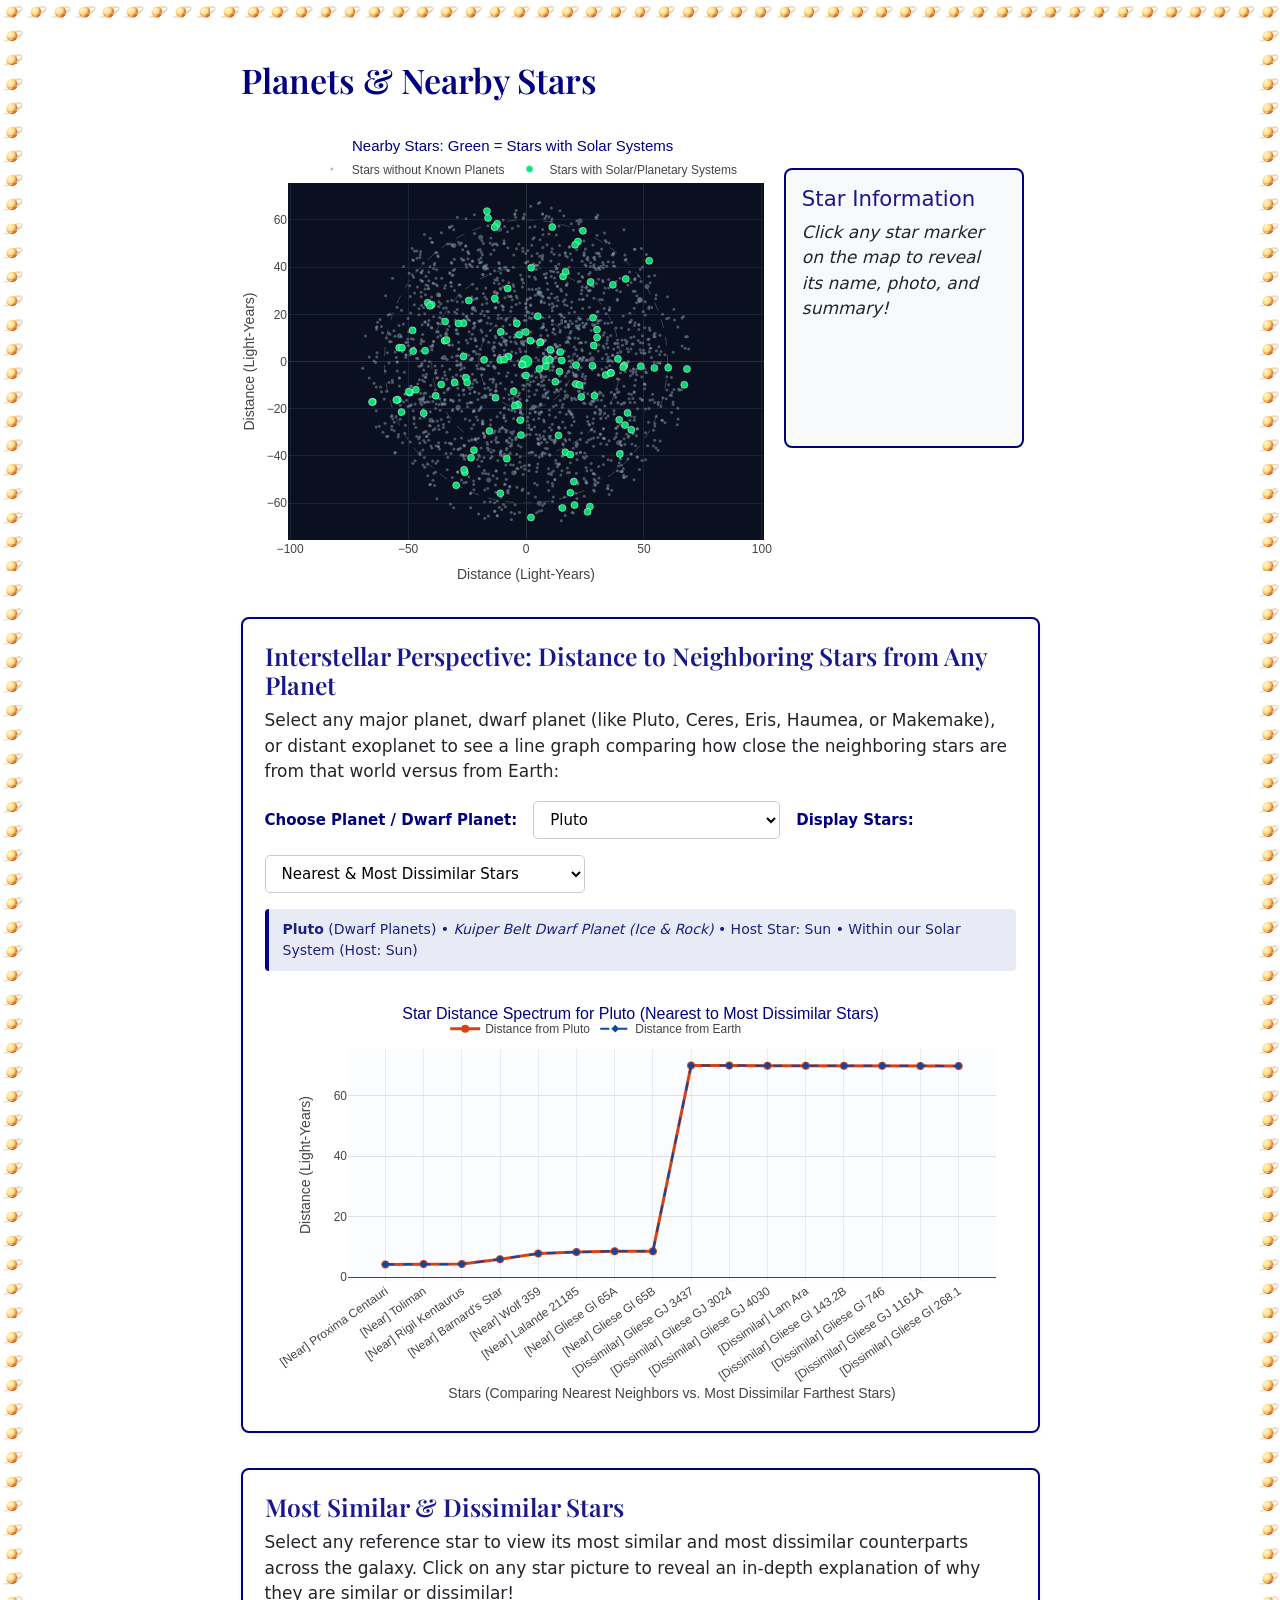
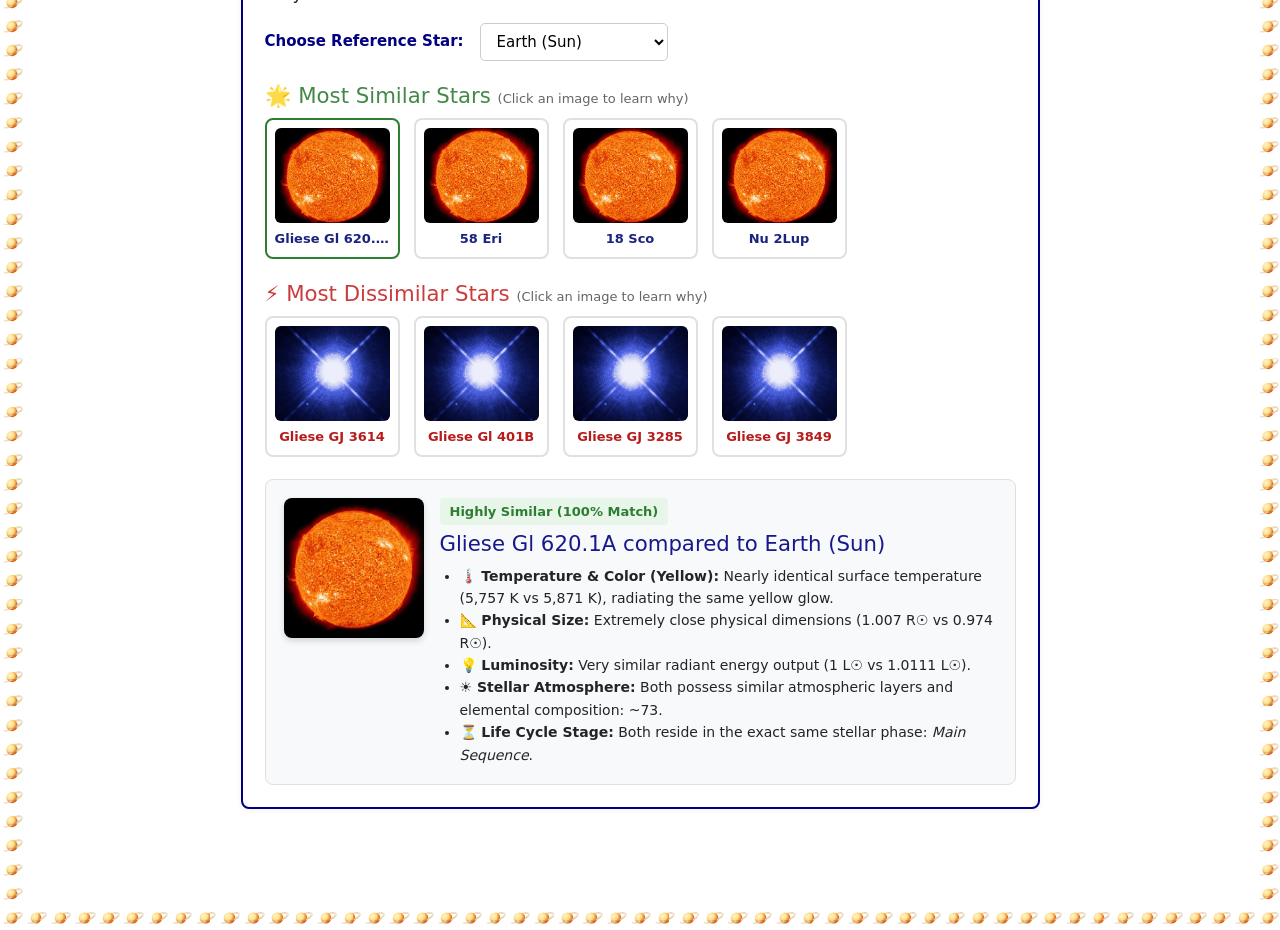
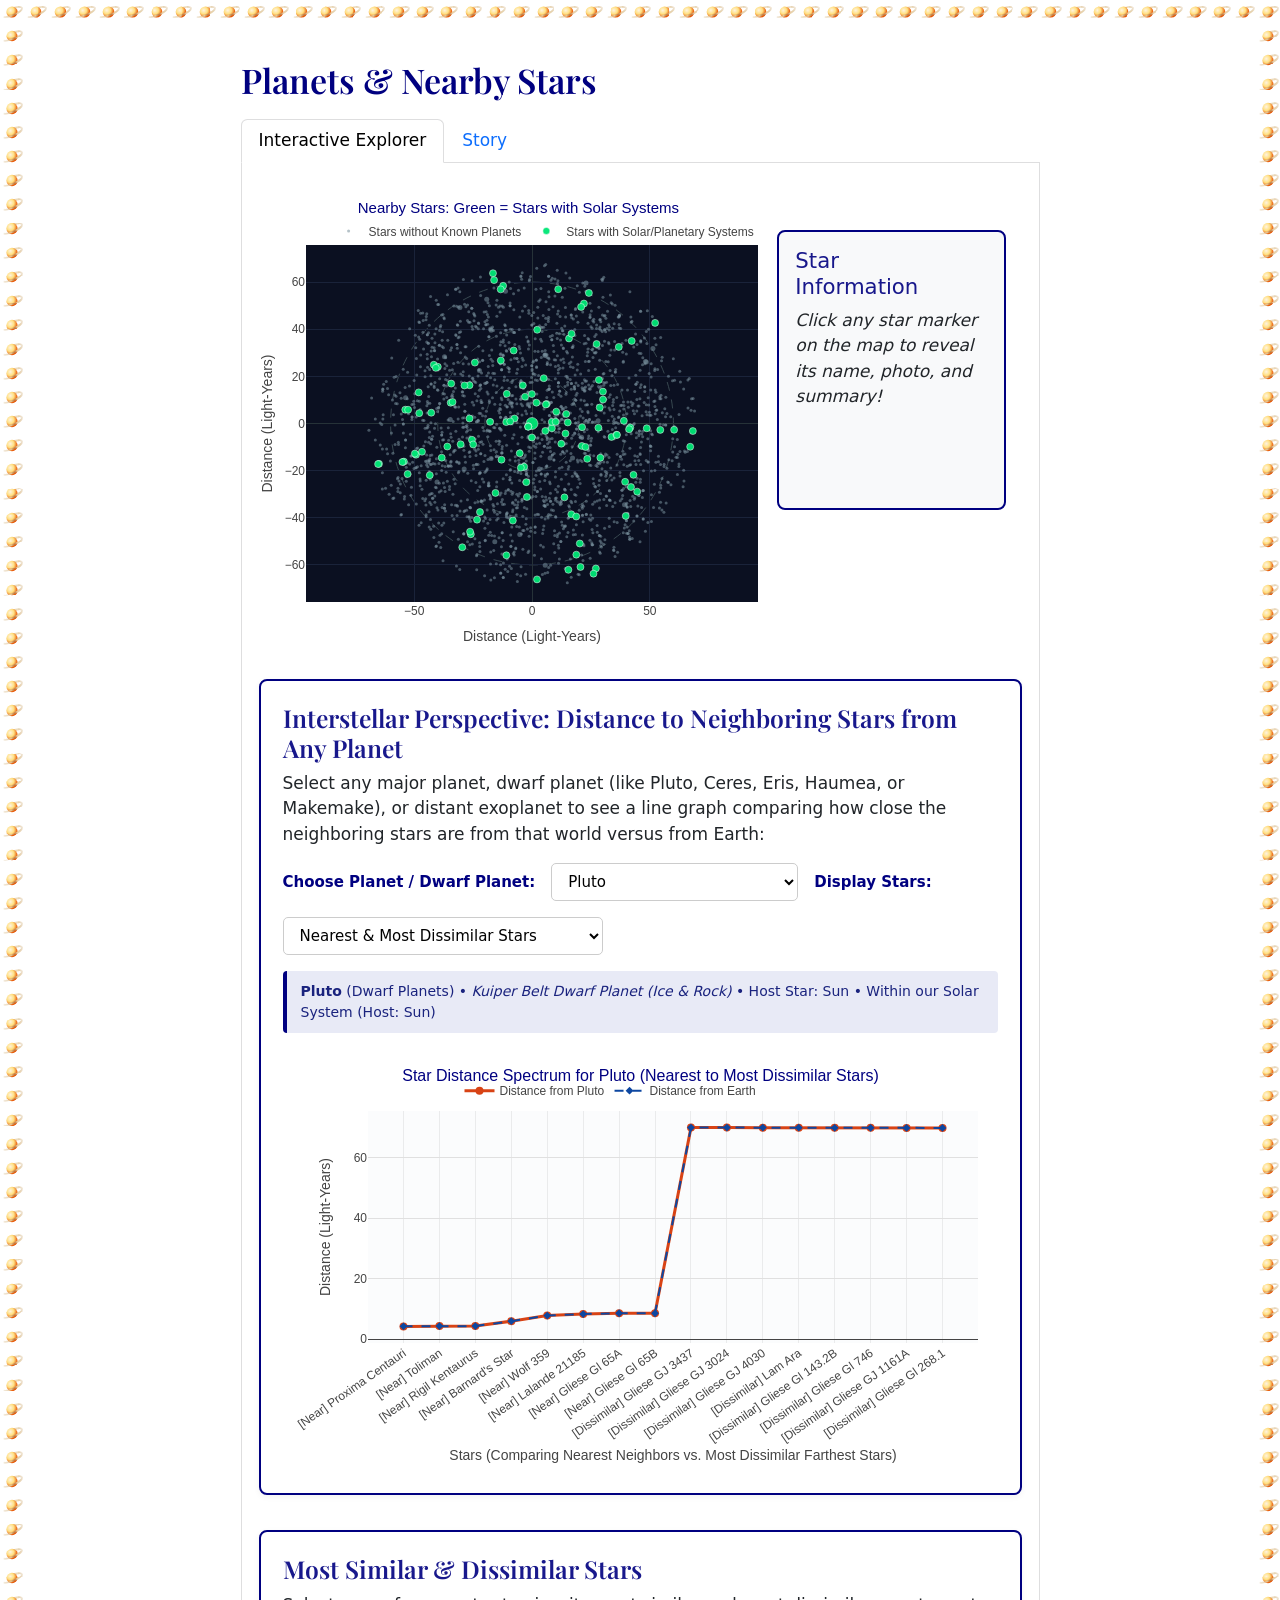
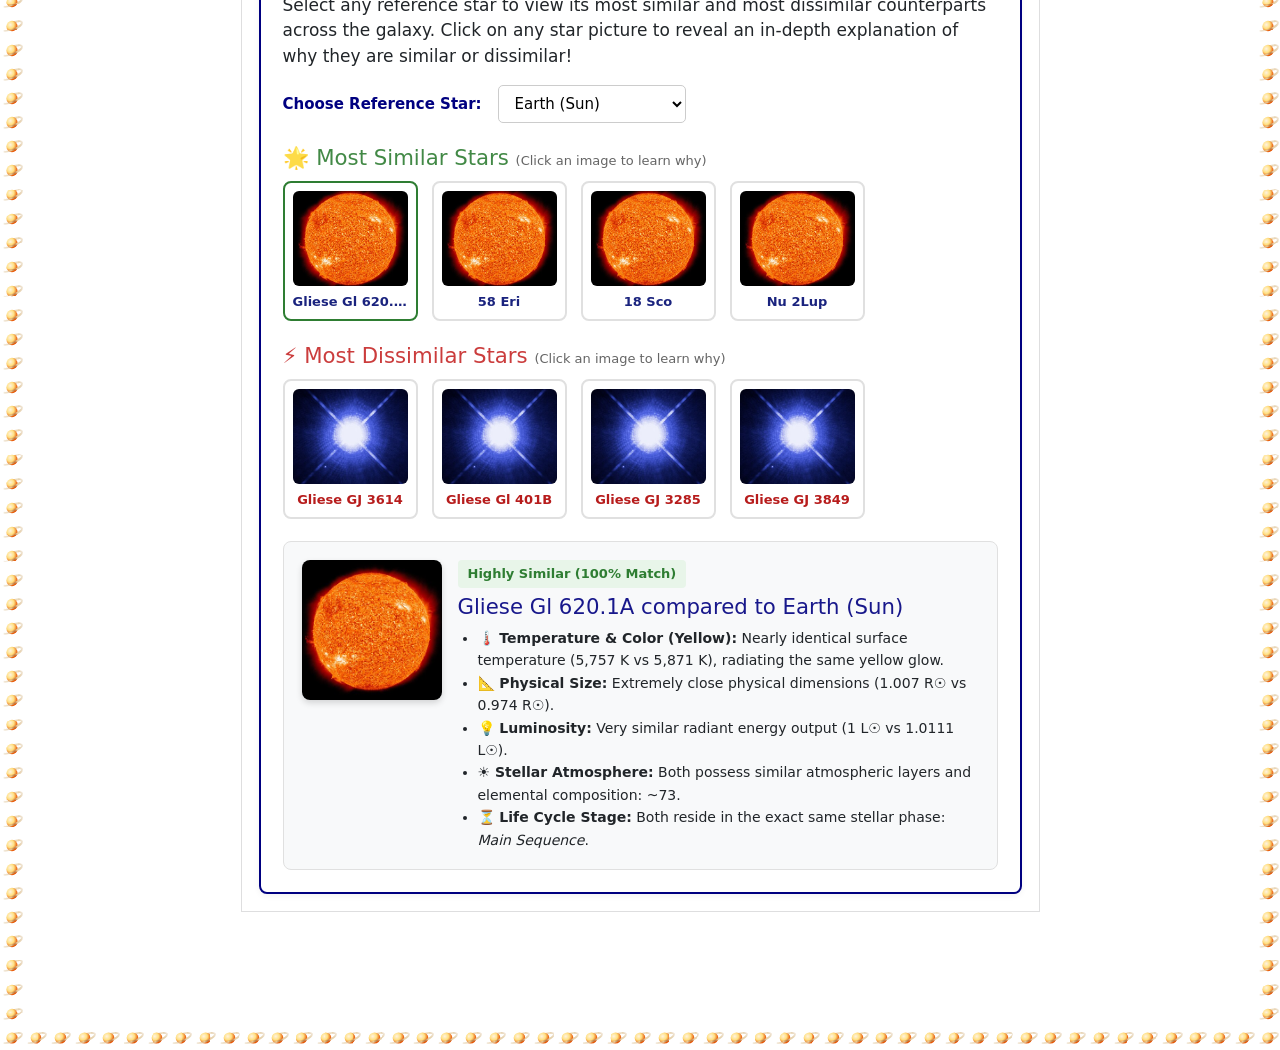
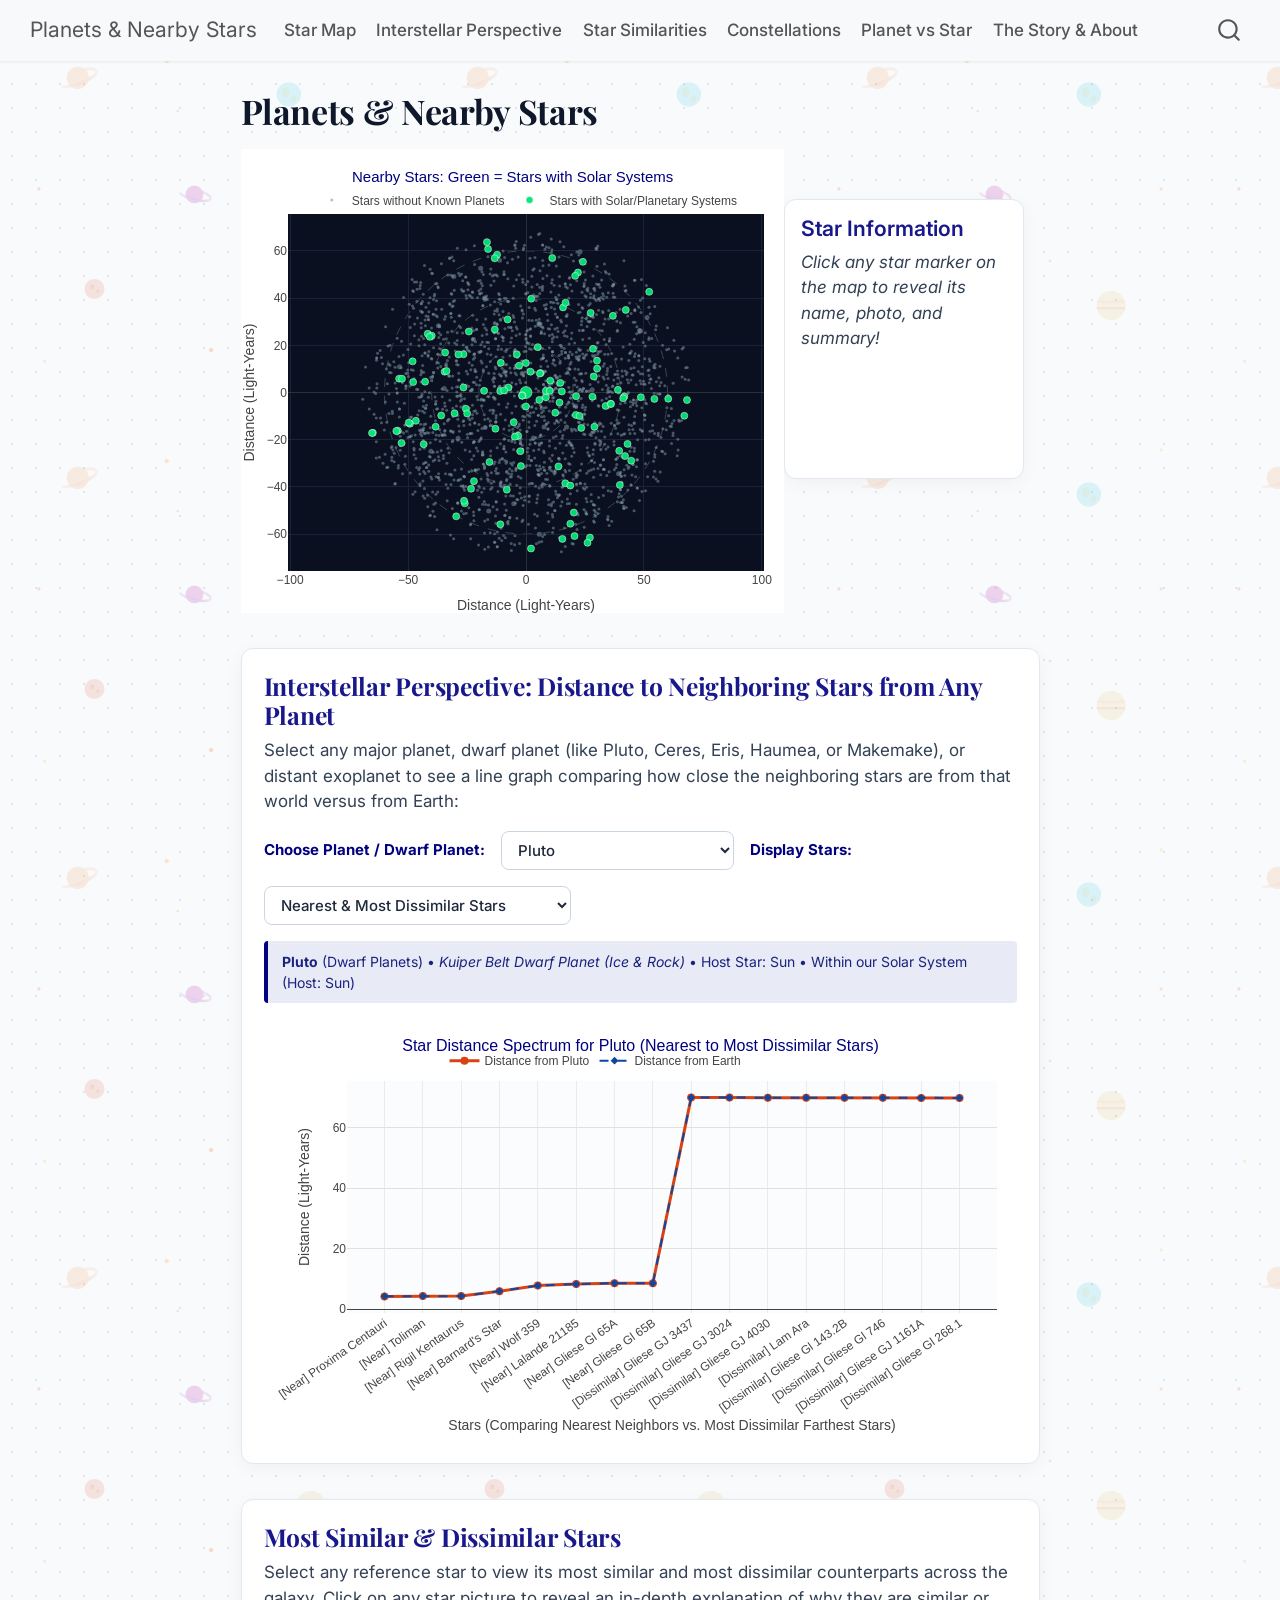
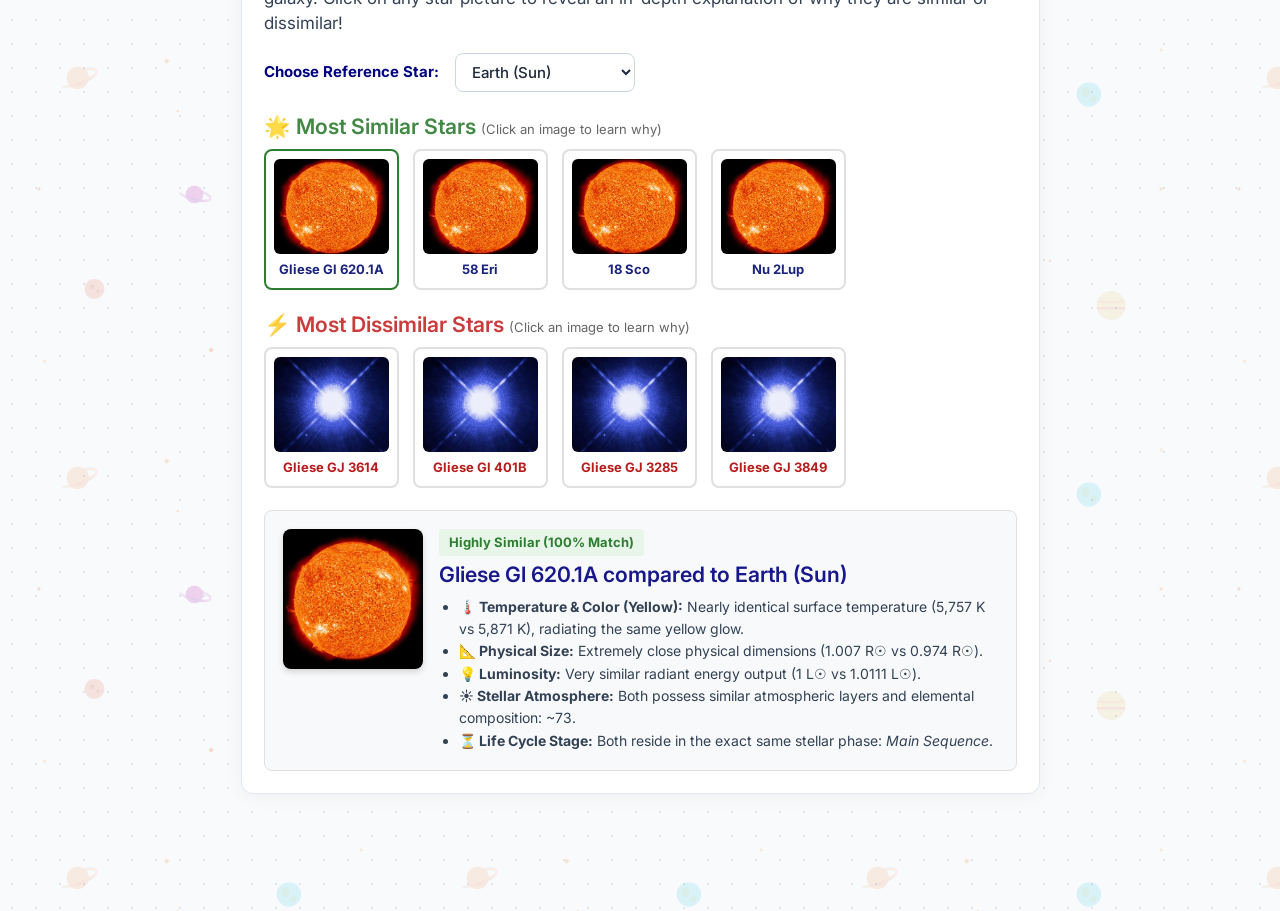
